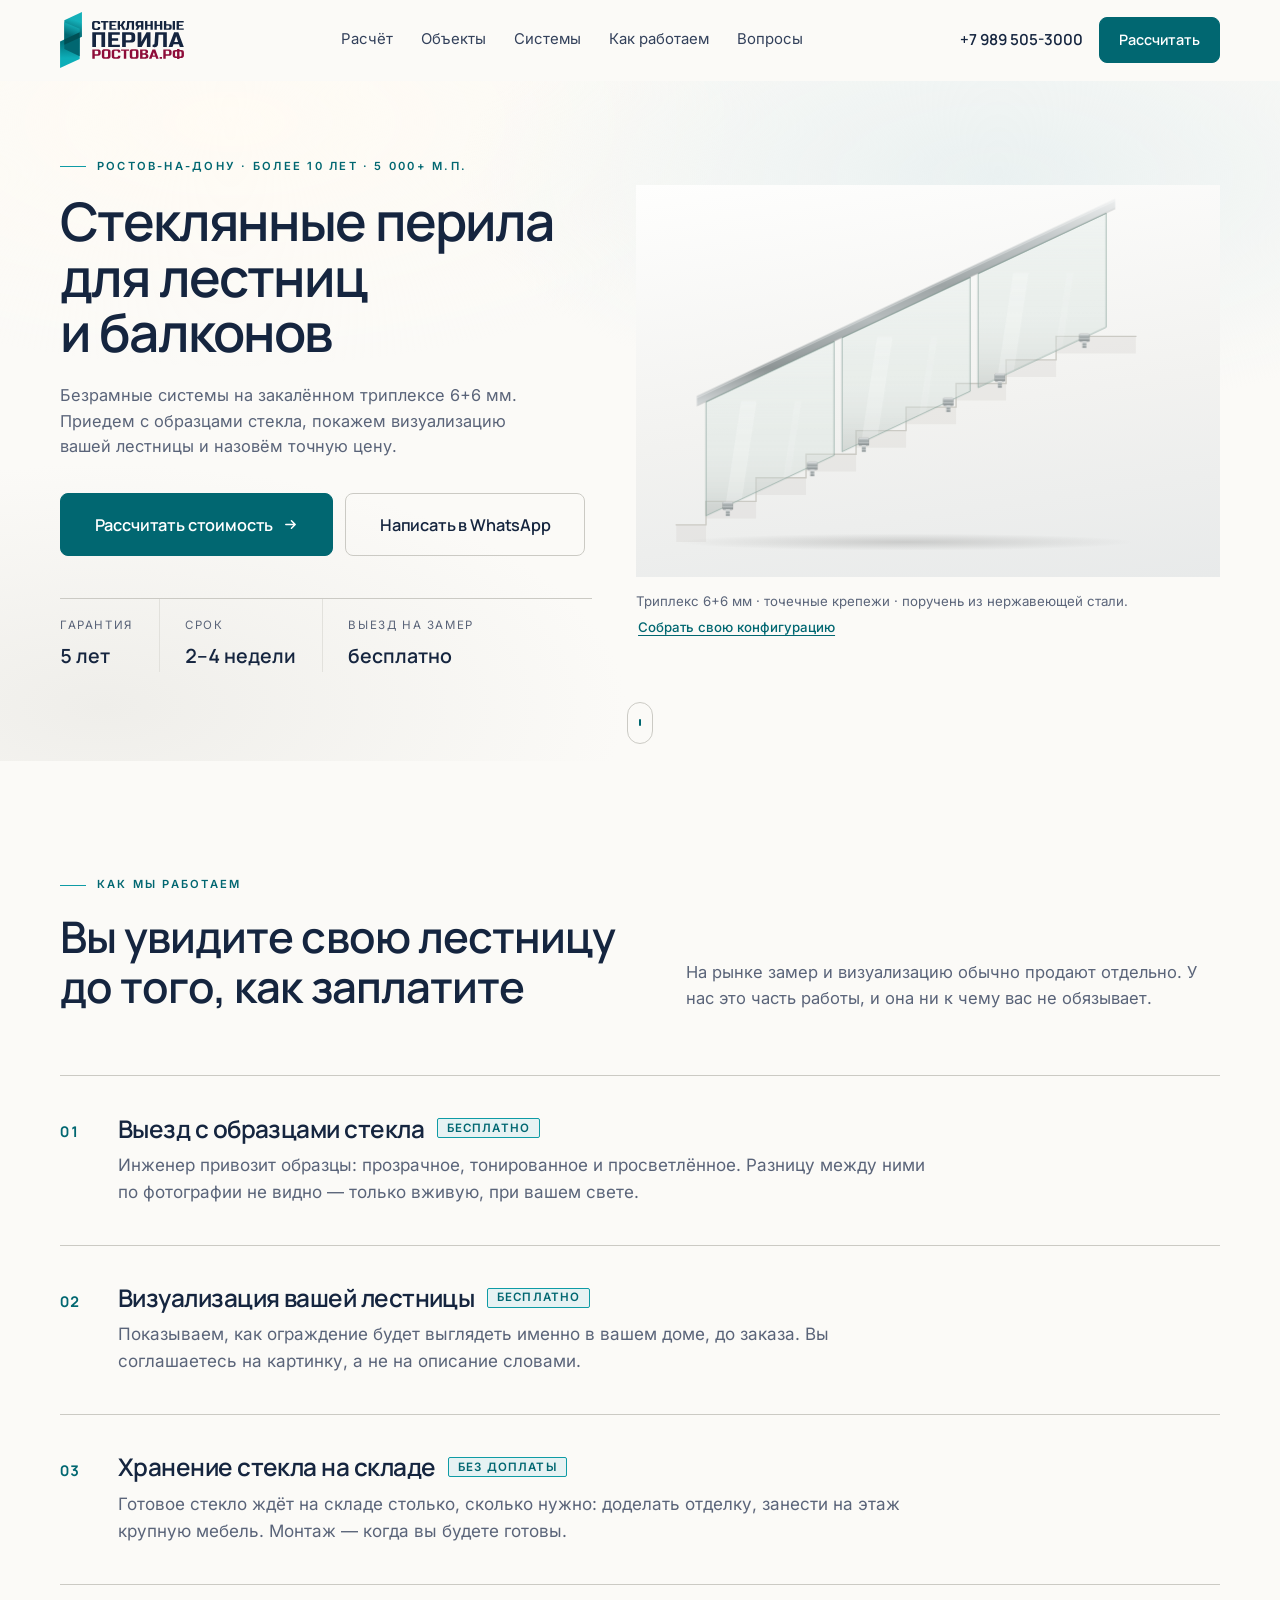
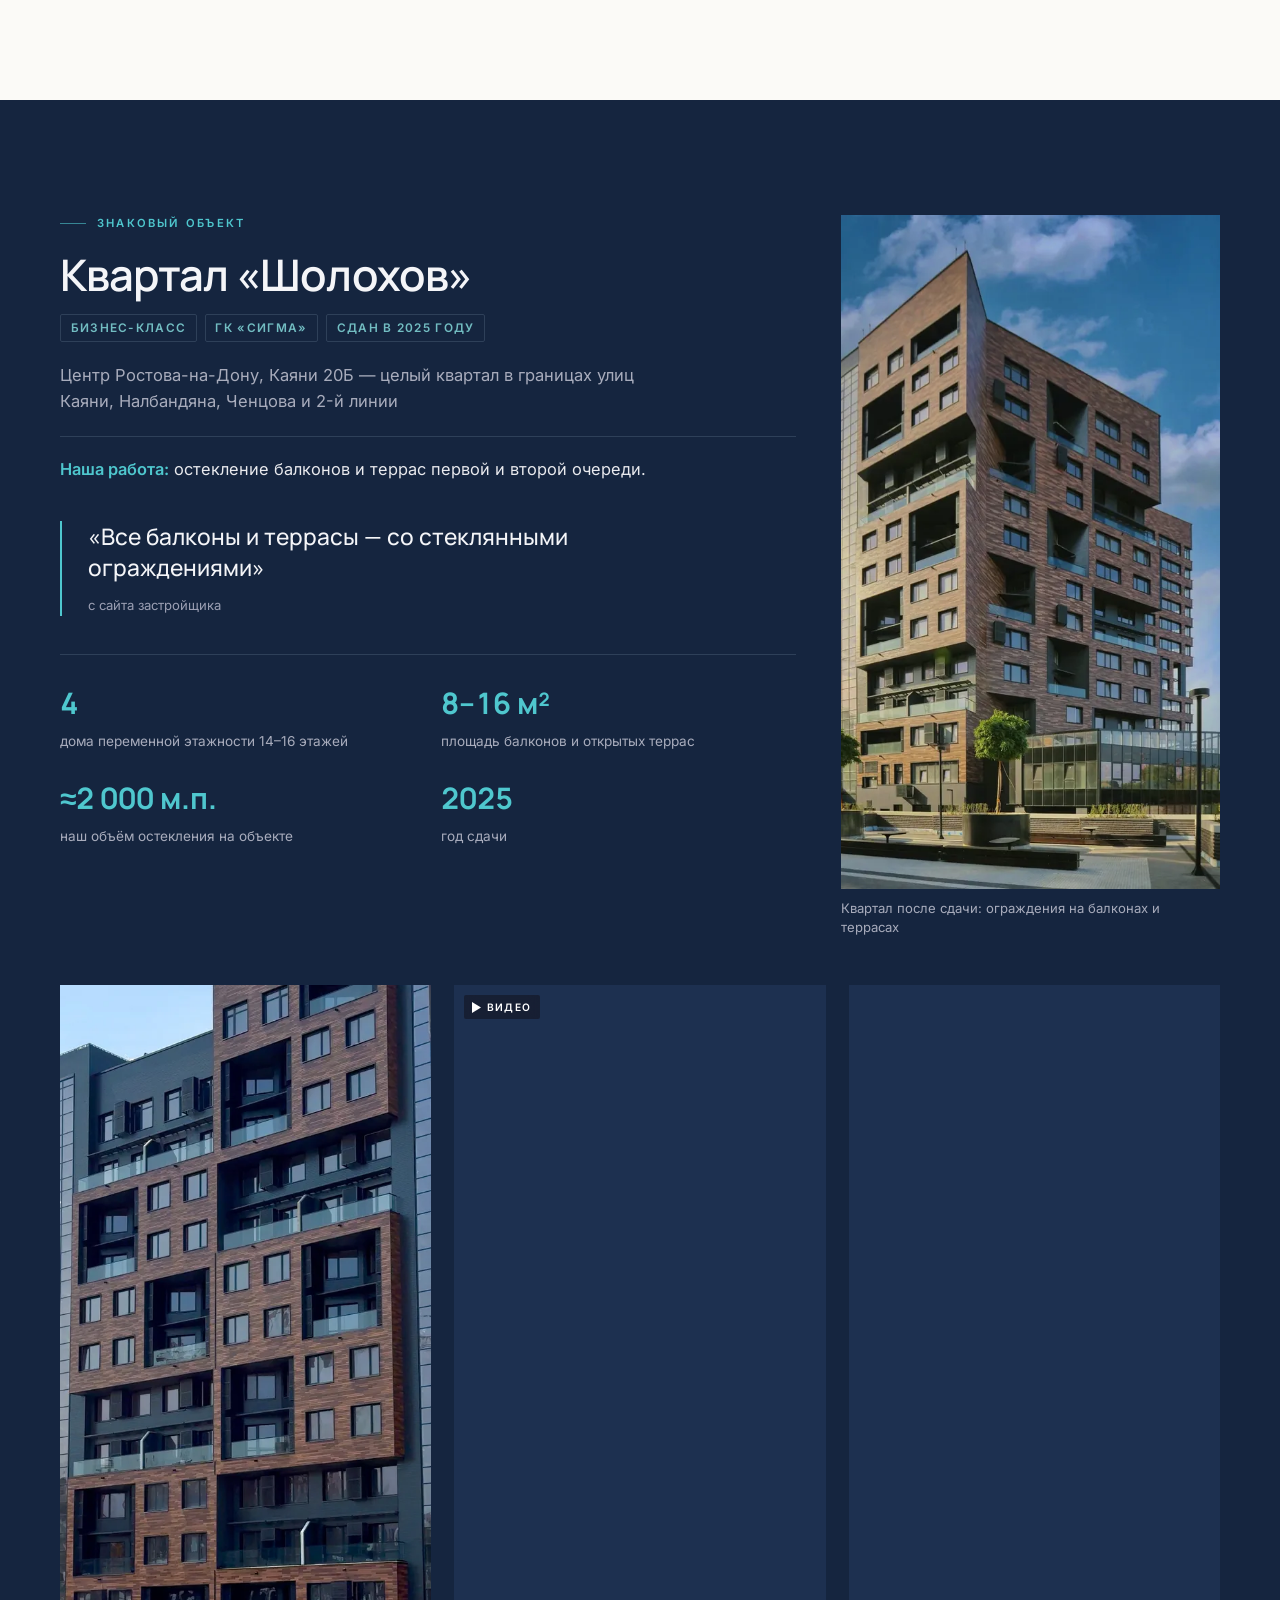
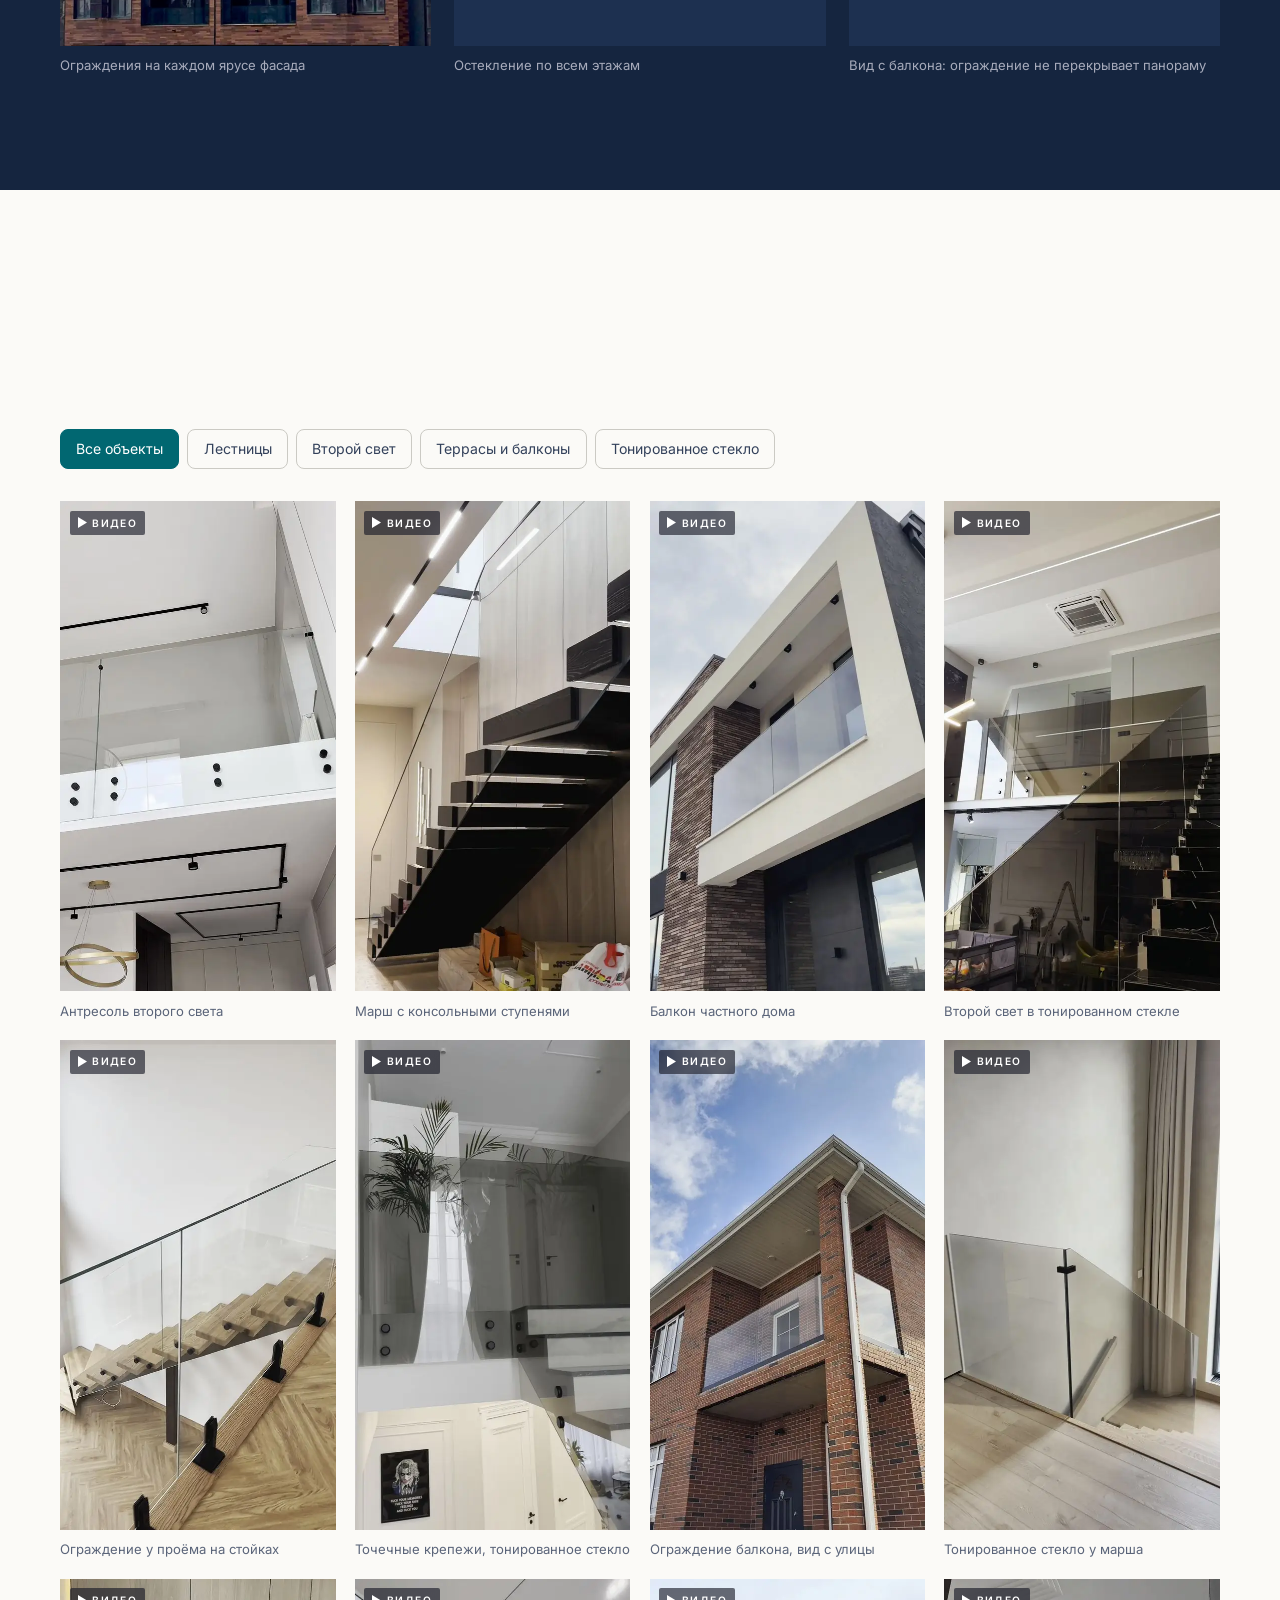
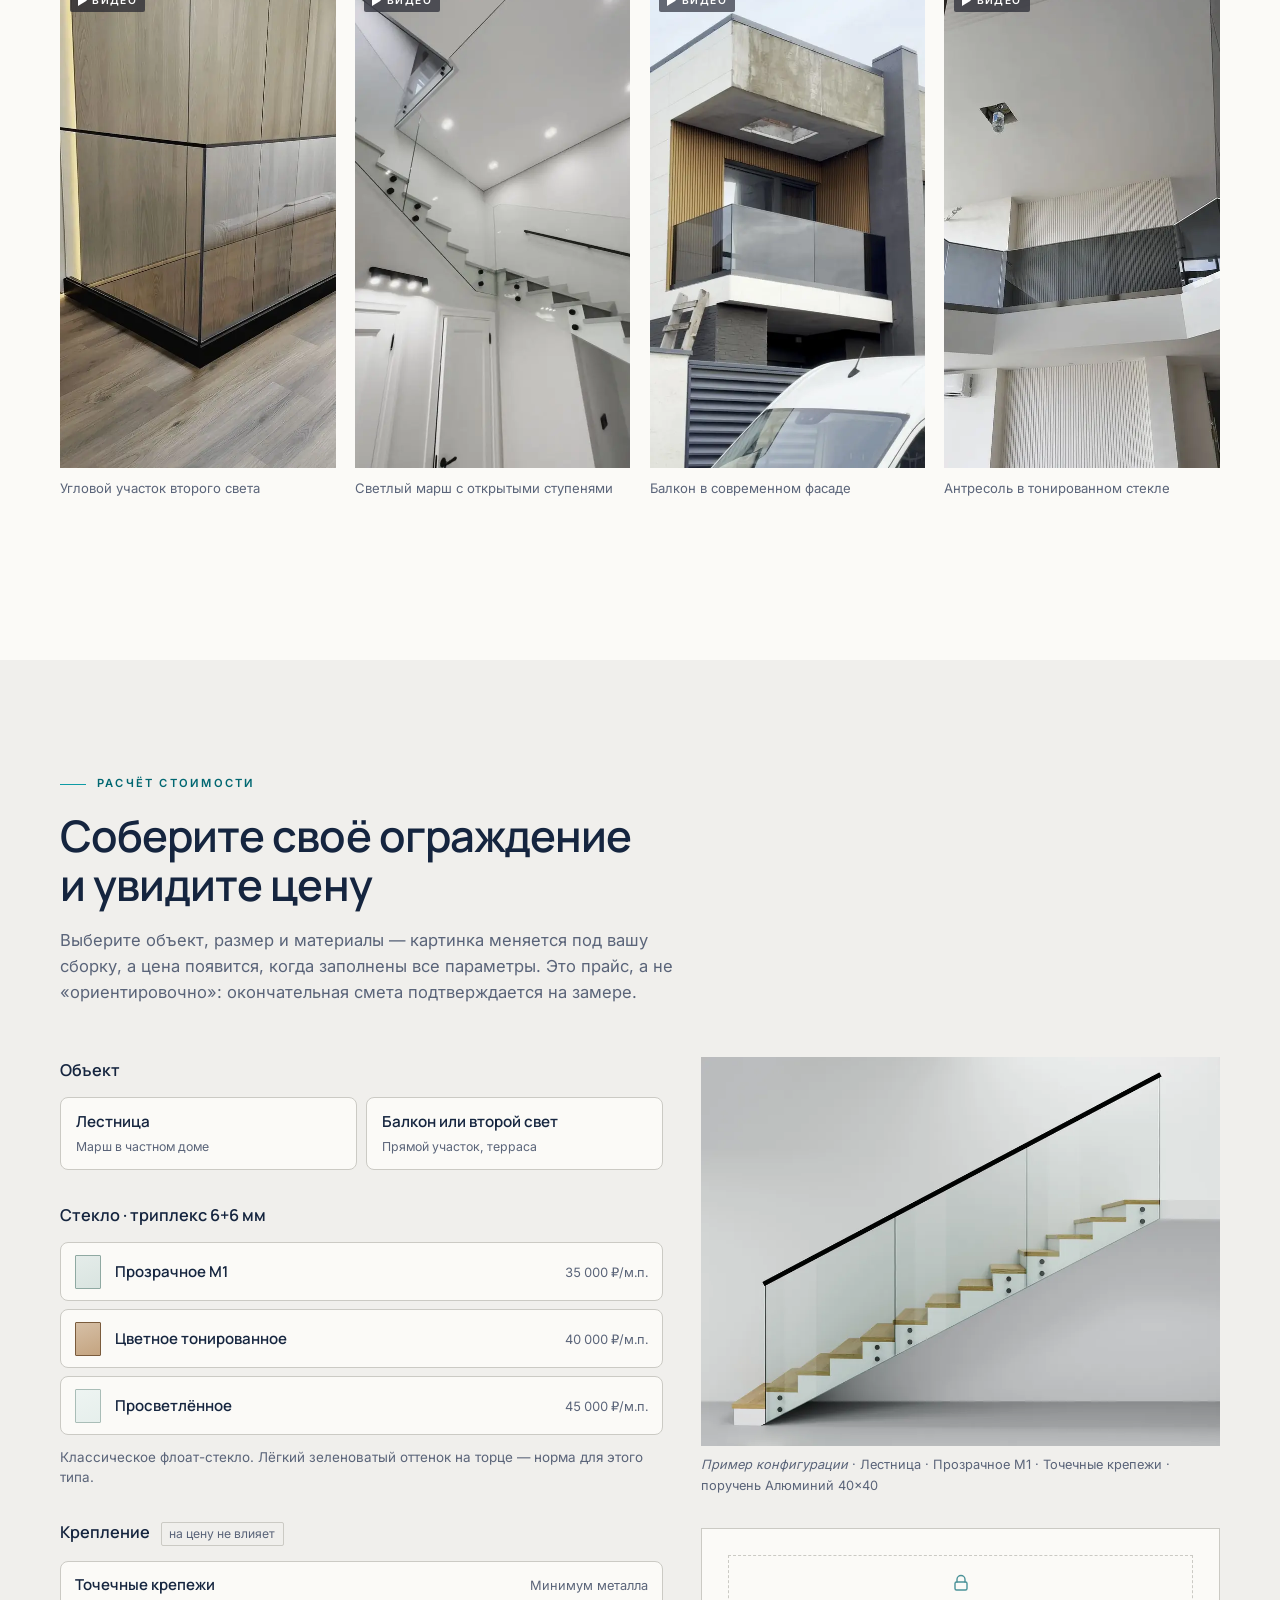
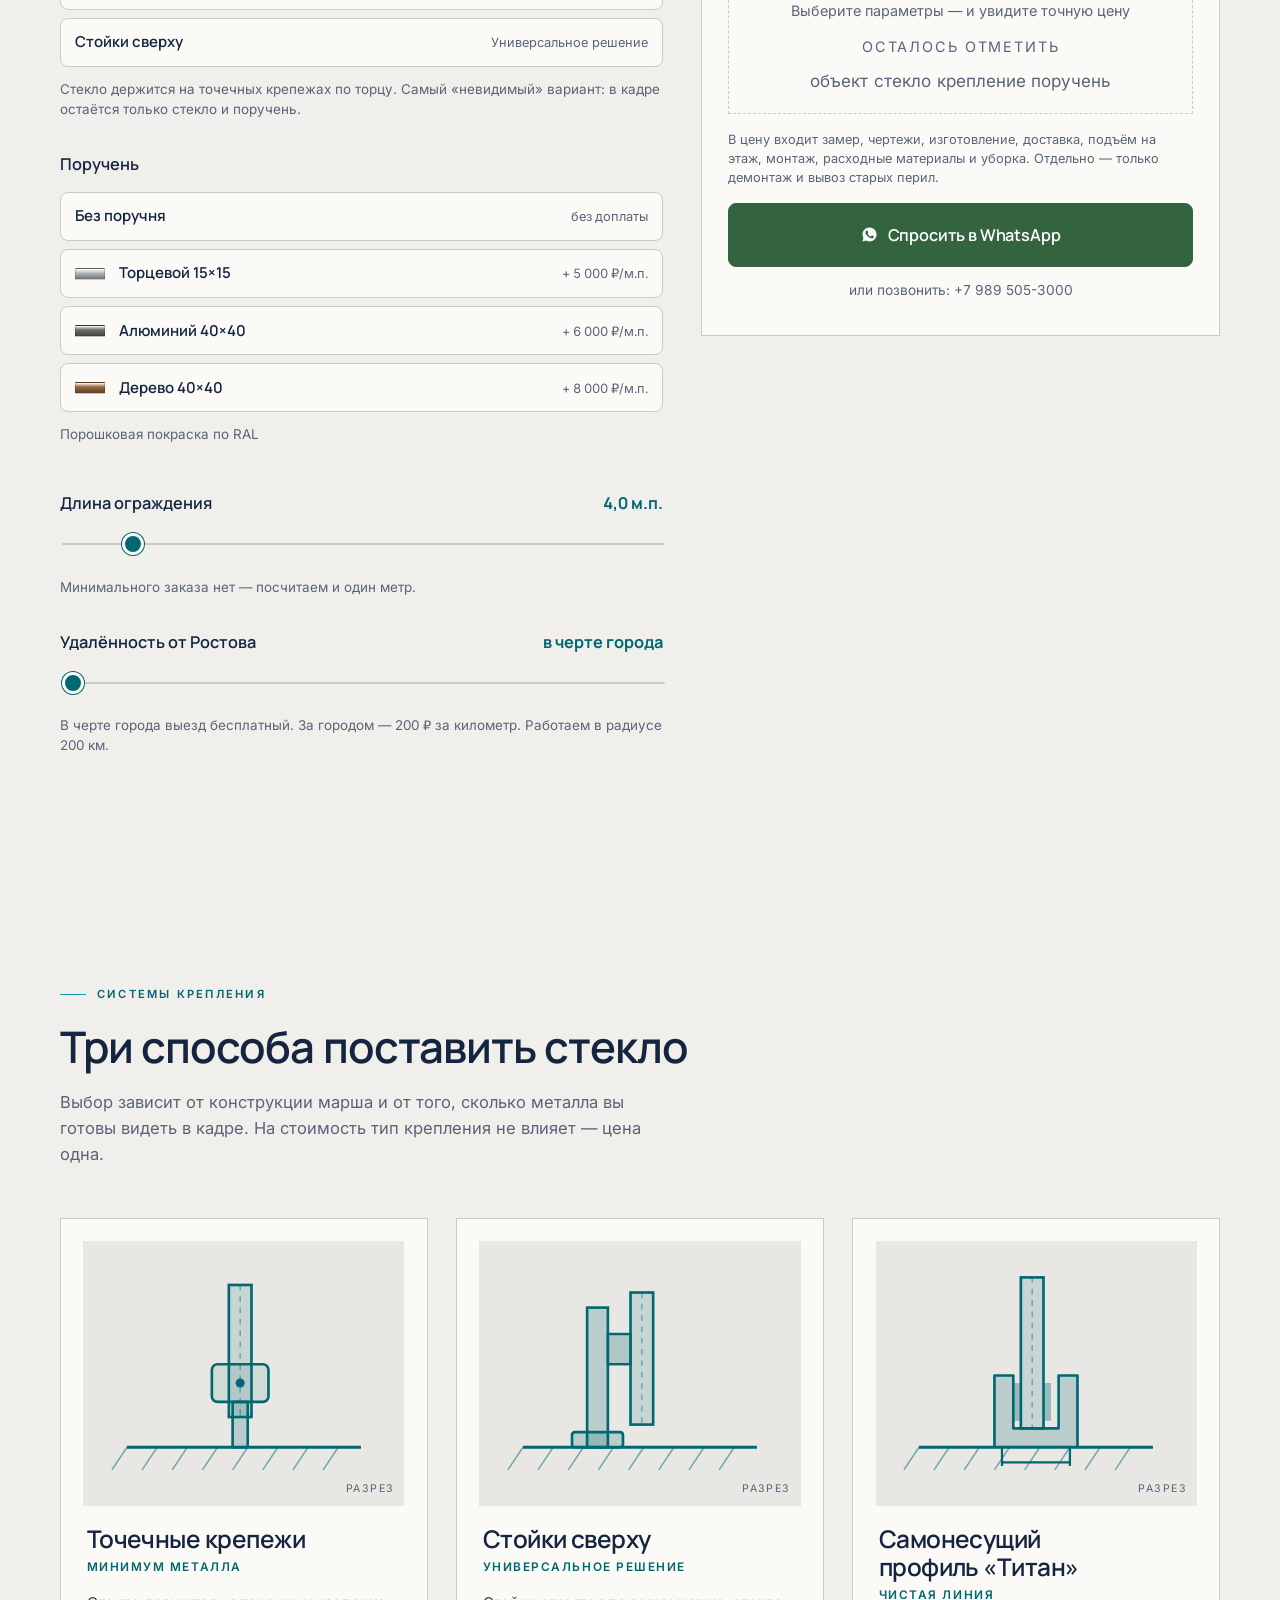
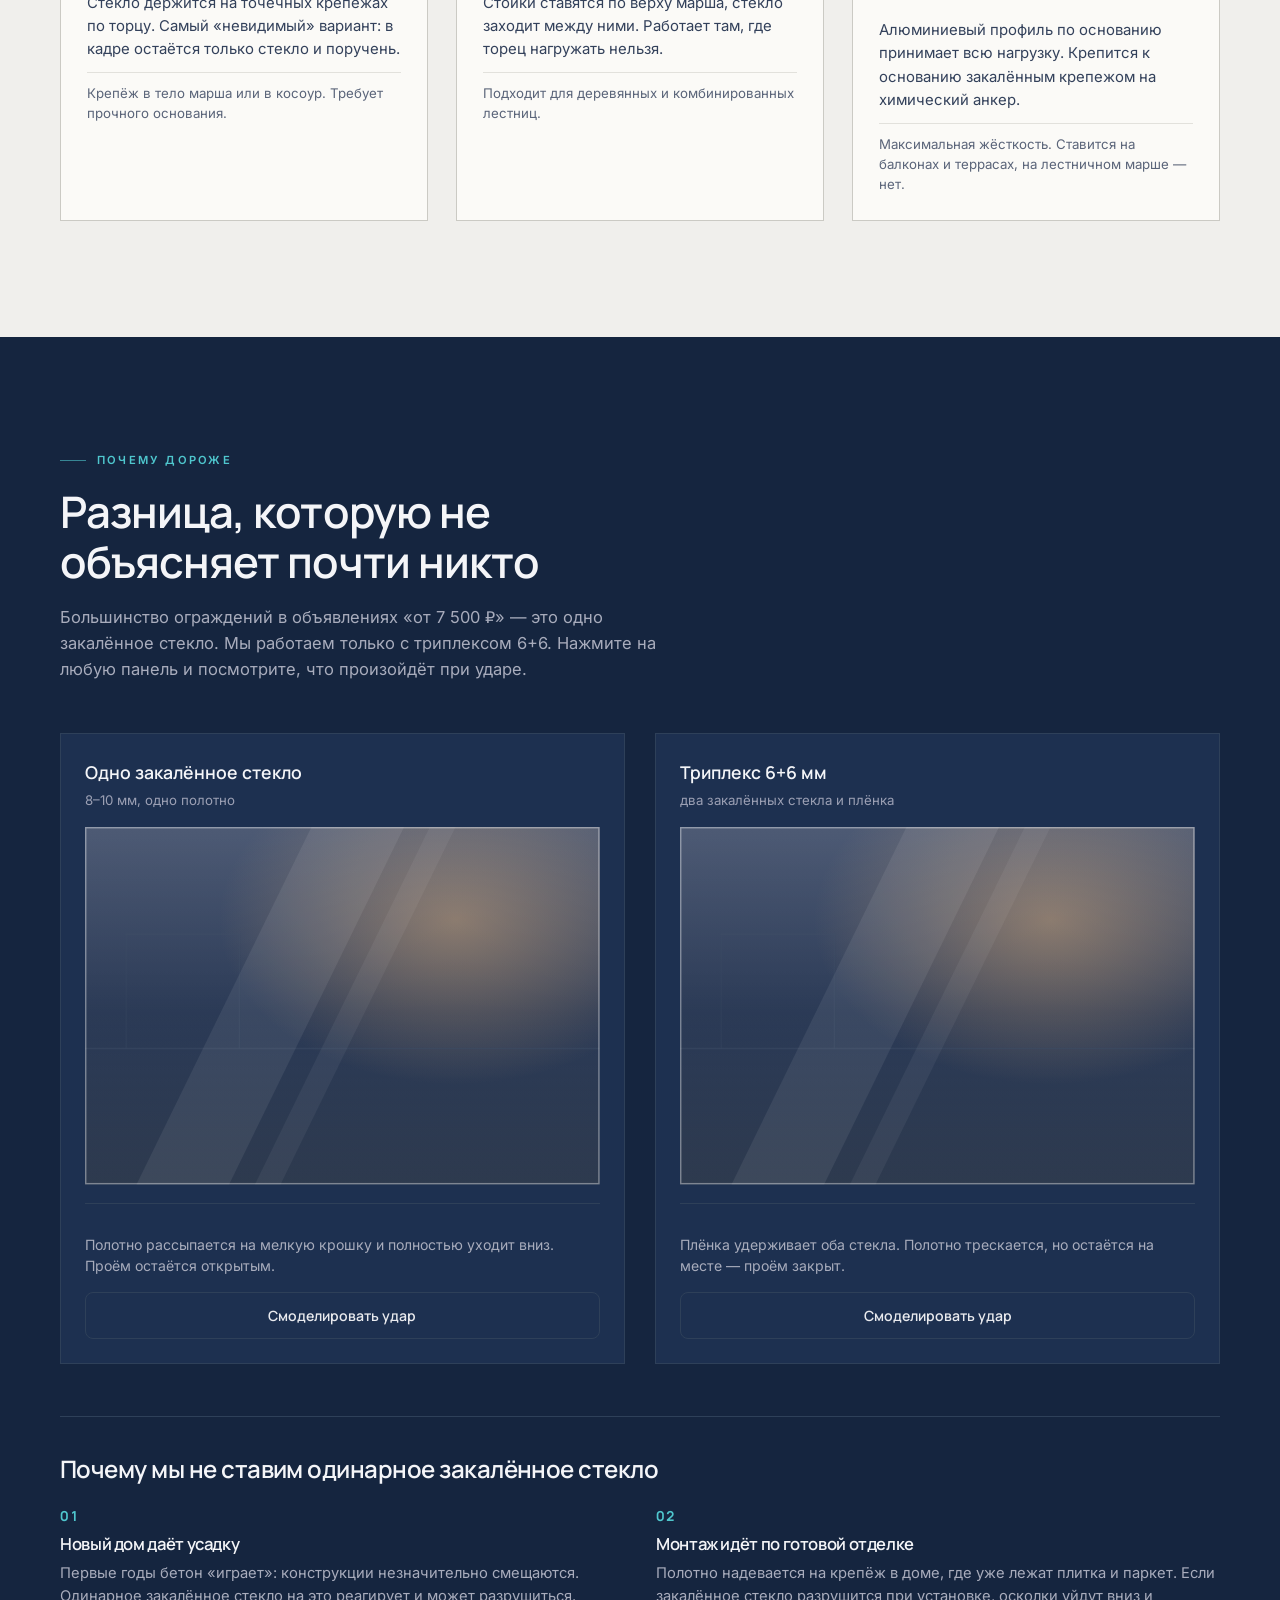
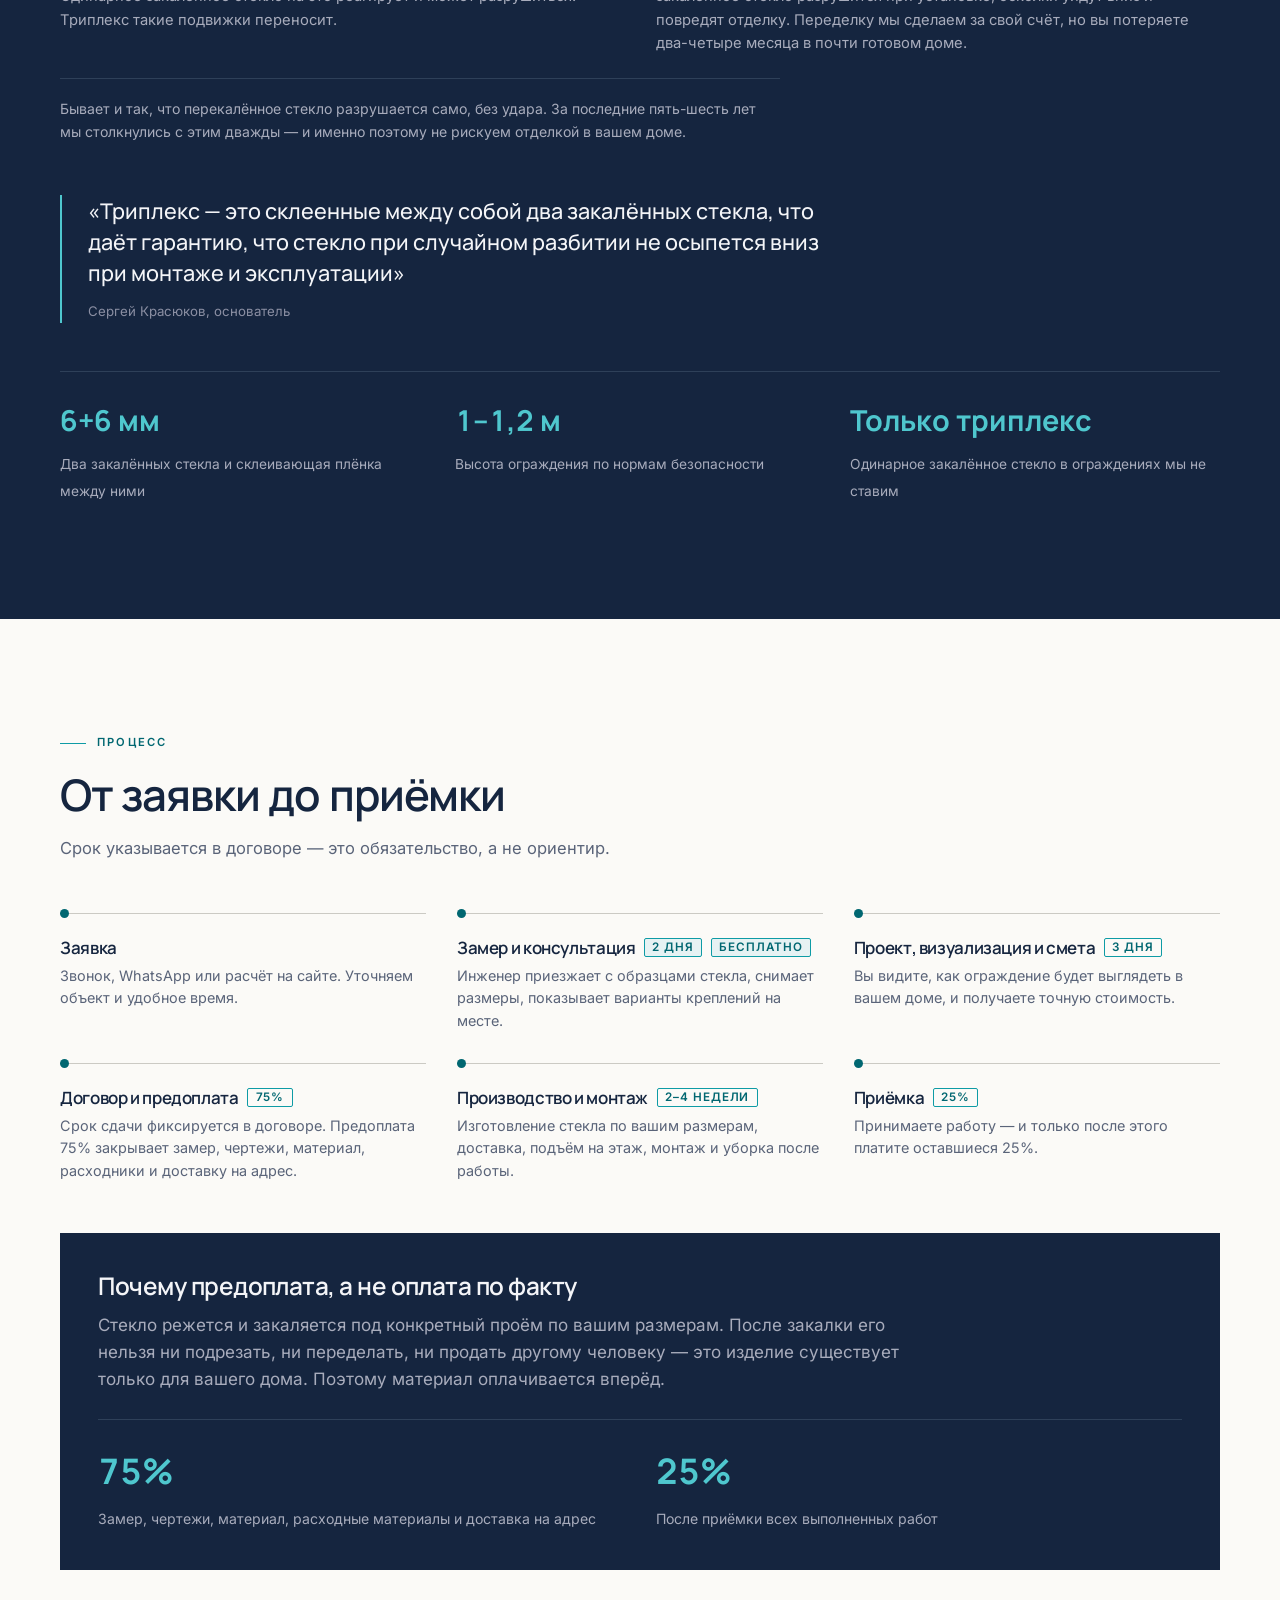
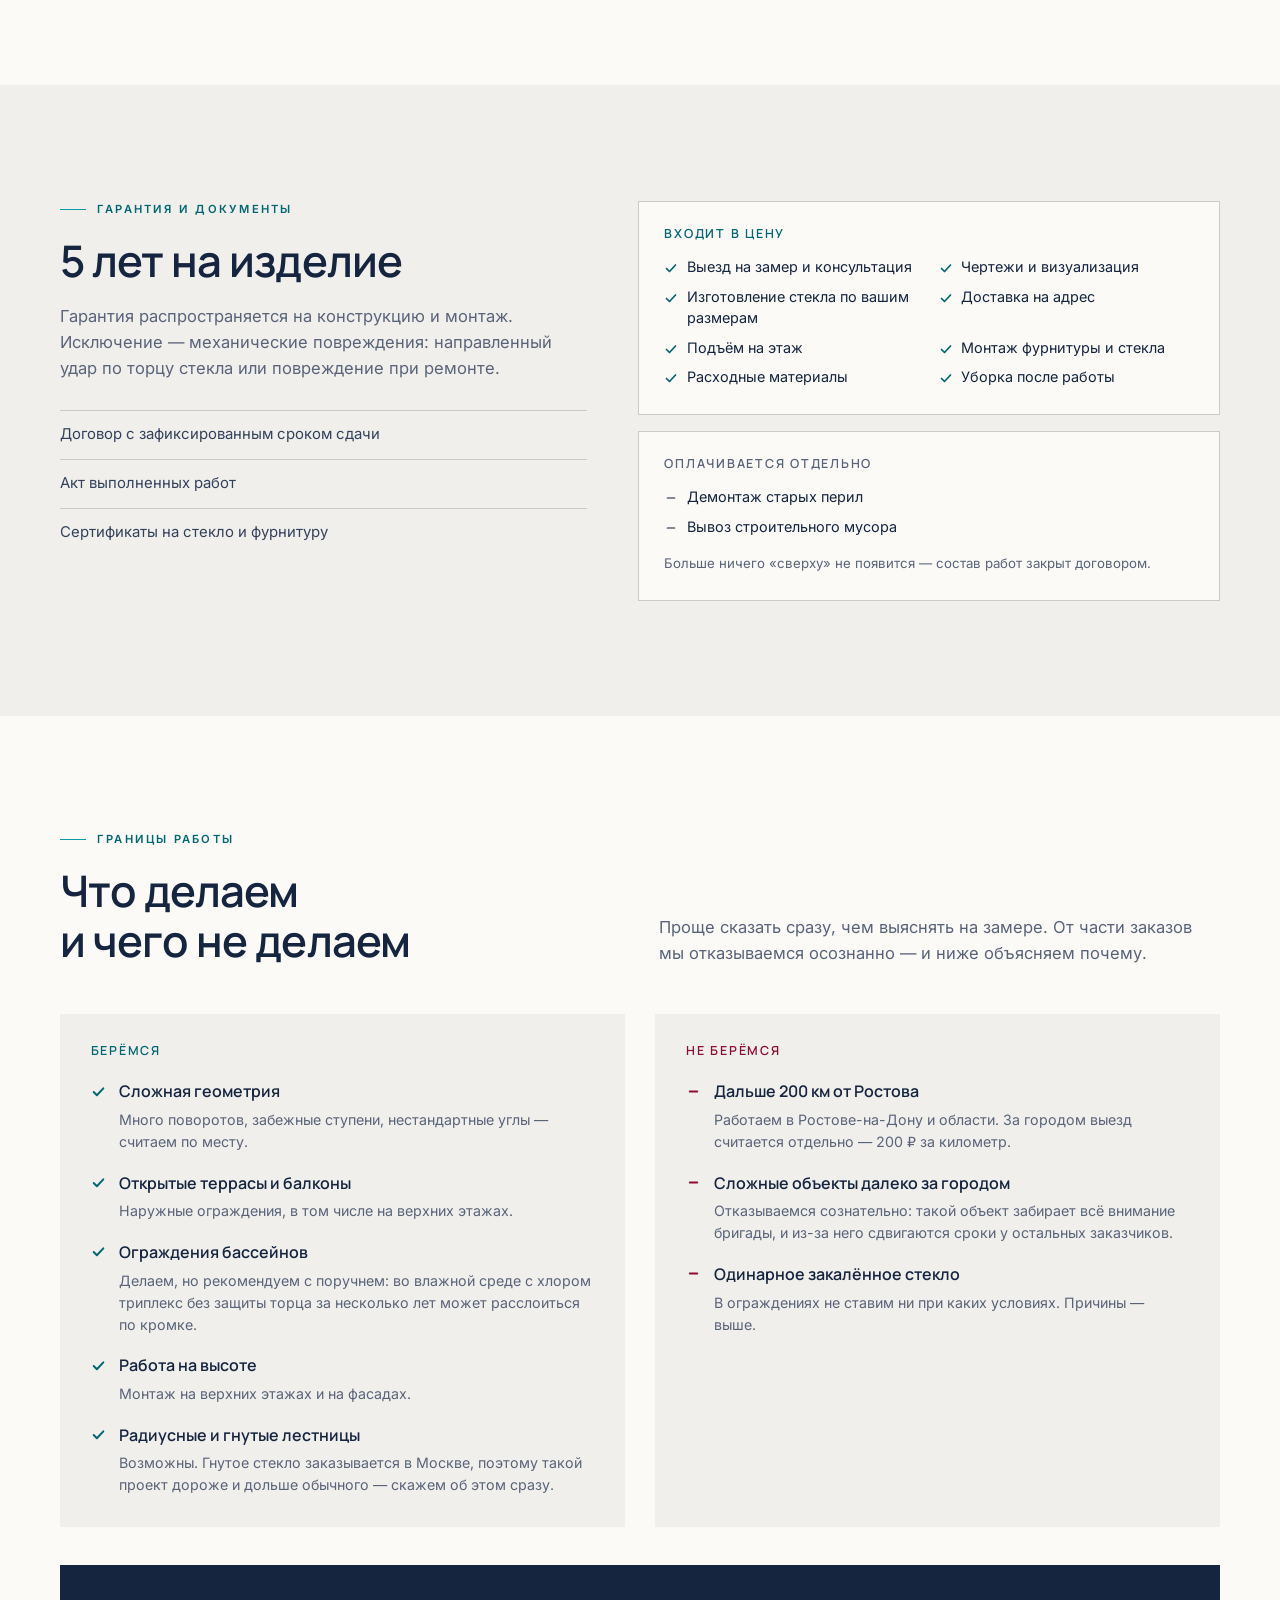
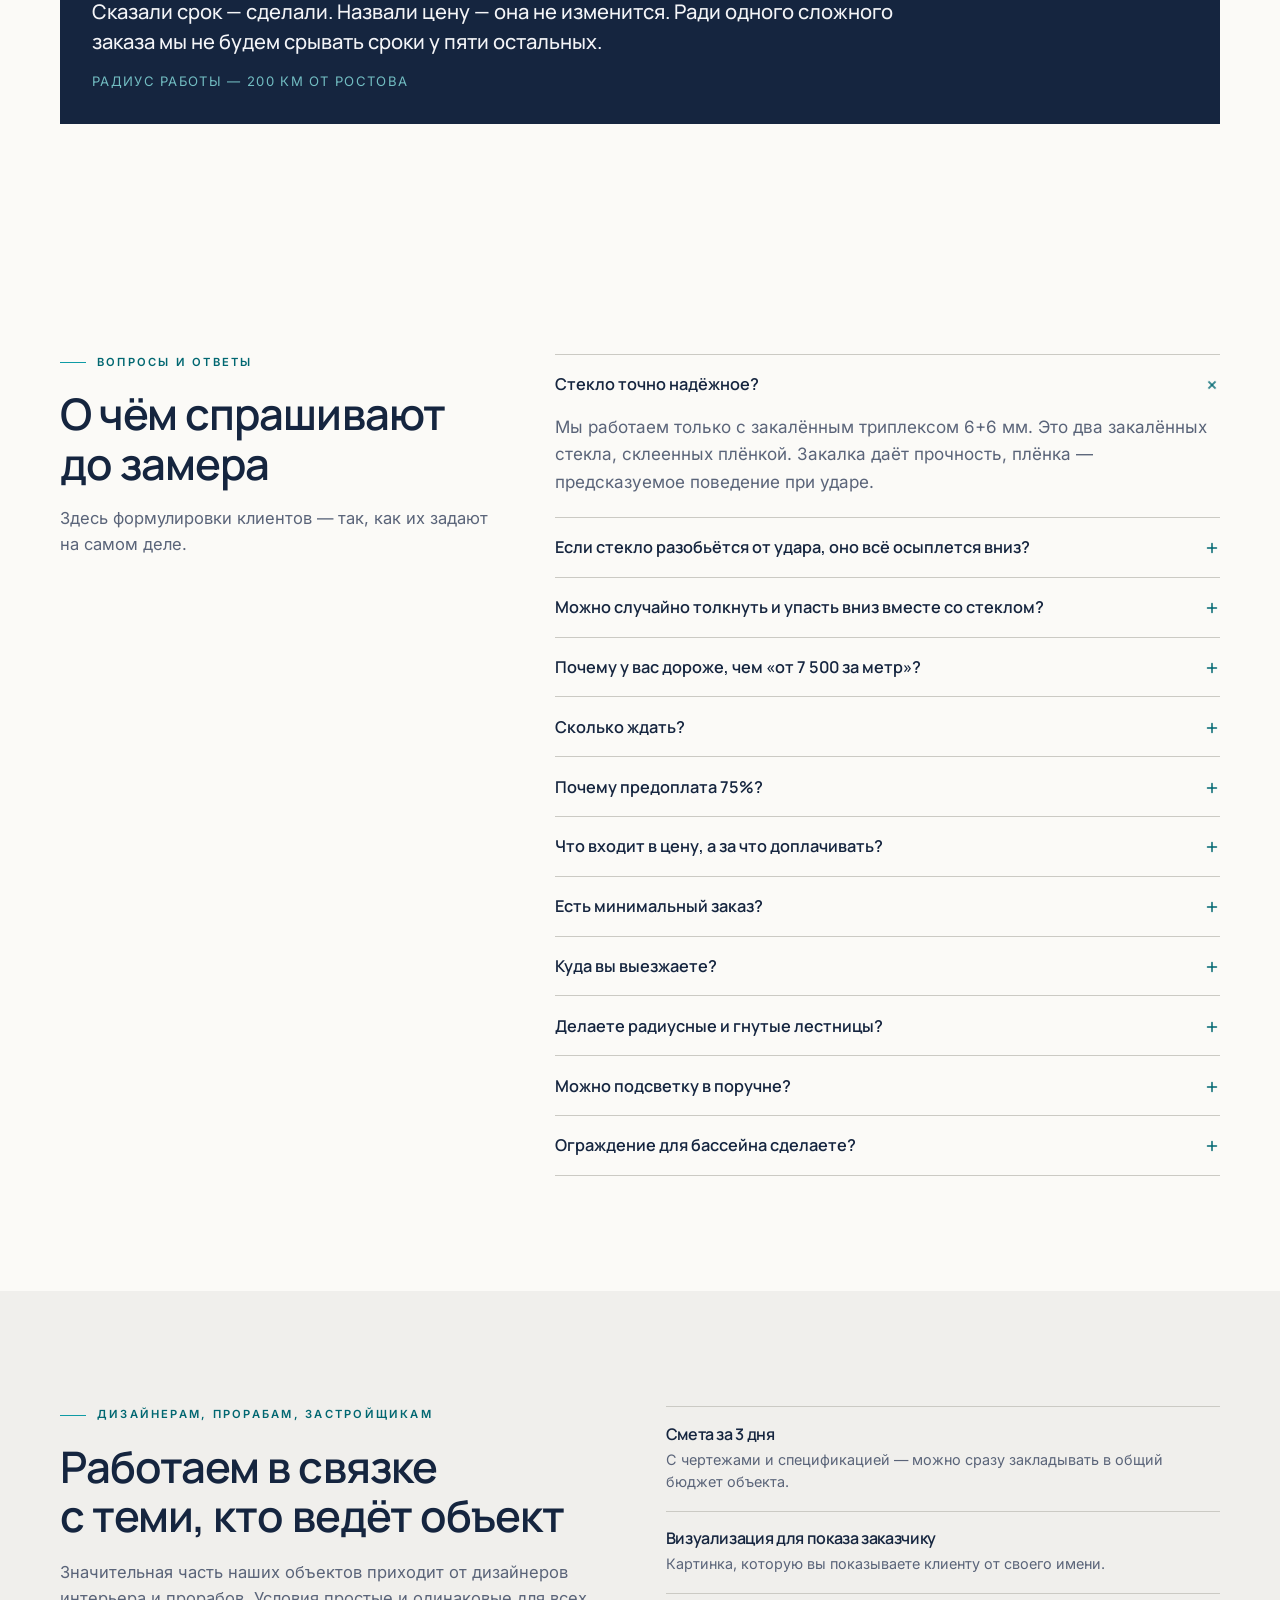
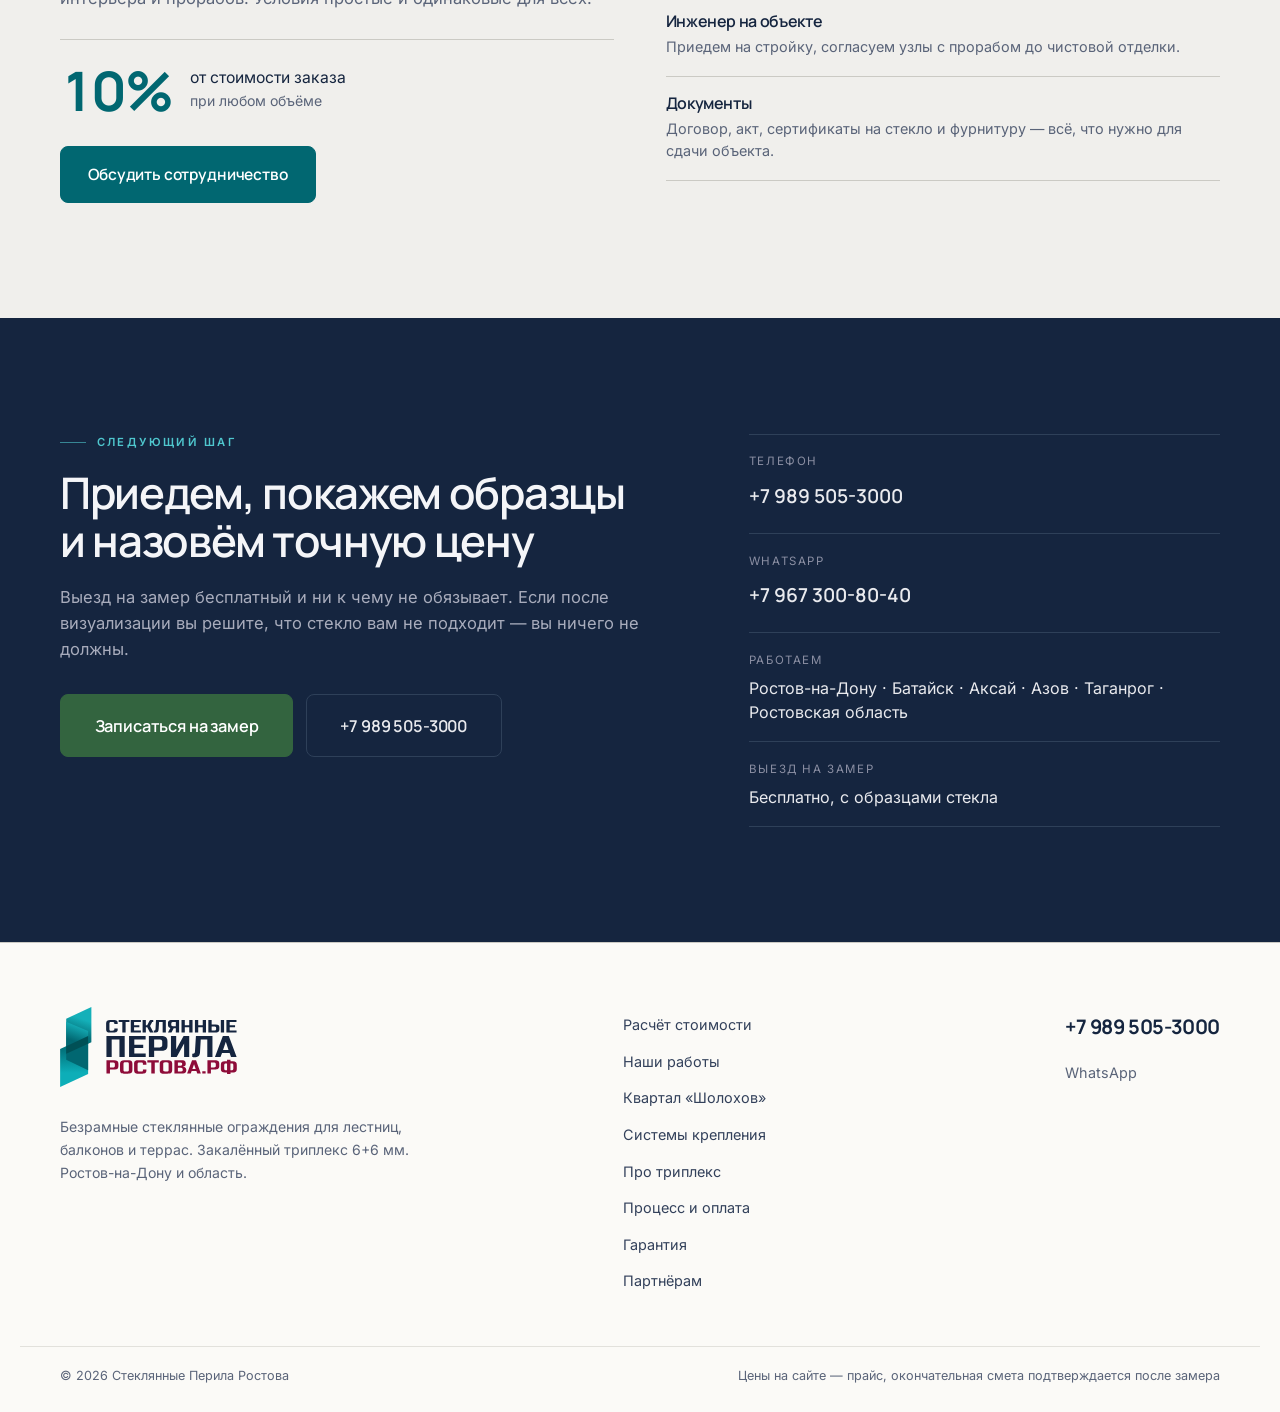
==== index.html @ b4abc14a "Правки Сергея: новый телефон, чистка текстов" ====
<!DOCTYPE html><html lang="ru"><head><meta charset="utf-8"><meta name="robots" content="noindex, nofollow" />
  <meta name="viewport" content="width=device-width, initial-scale=1"><title>Стеклянные перила для лестниц и балконов в Ростове-на-Дону</title><meta name="description" content="Безрамные стеклянные ограждения на закалённом триплексе 6+6. Гарантия 5 лет, срок в договоре, 2–4 недели. Бесплатный выезд с образцами и визуализация. Расчёт стоимости онлайн."><link rel="canonical" href="https://steklo-perila-rostov.ru/"><meta property="og:type" content="website"><meta property="og:title" content="Стеклянные перила для лестниц и балконов в Ростове-на-Дону"><meta property="og:description" content="Безрамные стеклянные ограждения на закалённом триплексе 6+6. Гарантия 5 лет, срок в договоре, 2–4 недели. Бесплатный выезд с образцами и визуализация. Расчёт стоимости онлайн."><meta property="og:locale" content="ru_RU"><meta name="theme-color" content="#FBFAF7"><link rel="preload" as="font" type="font/woff2" crossorigin href="fonts/manrope-cyrillic-wght-normal.woff2"><link rel="preload" as="font" type="font/woff2" crossorigin href="fonts/inter-cyrillic-wght-normal.woff2"><link rel="icon" href="favicon.svg" type="image/svg+xml"><link rel="apple-touch-icon" href="apple-touch-icon.png"><script type="application/ld+json">{"@context":"https://schema.org","@graph":[{"@type":"LocalBusiness","@id":"https://steklo-perila-rostov.ru/#business","name":"Стеклянные Перила Ростова","description":"Безрамные стеклянные ограждения на закалённом триплексе 6+6. Гарантия 5 лет, срок в договоре, 2–4 недели. Бесплатный выезд с образцами и визуализация. Расчёт стоимости онлайн.","telephone":"+79895053000","areaServed":{"@type":"AdministrativeArea","name":"Ростовская область"},"address":{"@type":"PostalAddress","addressLocality":"Ростов-на-Дону","addressCountry":"RU"},"priceRange":"35000–53000 ₽ за пог. м","url":"https://steklo-perila-rostov.ru/"},{"@type":"Product","name":"Безрамное стеклянное ограждение на триплексе 6+6","description":"Стеклянные перила для лестниц, балконов и террас. Закалённый триплекс 6+6 мм, высота 1–1,2 м.","brand":{"@type":"Brand","name":"Стеклянные Перила Ростова"},"offers":{"@type":"AggregateOffer","priceCurrency":"RUB","lowPrice":35000,"highPrice":53000,"offerCount":3,"unitText":"погонный метр"}}]}</script><link rel="stylesheet" href="assets/style.css"></head><body><a href="#main" class="skip">К содержанию</a><header class="hd" id="hd" data-astro-cid-nen7h5rs><div class="hd__in wrap" data-astro-cid-nen7h5rs><a href="#top" class="logo" aria-label="Стеклянные Перила Ростова.рф — наверх" data-astro-cid-f7espo7c><img class="logo__mark" src="brand/emblem.svg" alt="" aria-hidden="true" width="22" height="56" data-astro-cid-f7espo7c><img class="logo__word" src="brand/wordmark.svg" alt="Стеклянные Перила Ростова.рф" width="92" height="38" data-astro-cid-f7espo7c></a><nav class="hd__nav" aria-label="Основная навигация" data-astro-cid-nen7h5rs><a href="#calc" data-astro-cid-nen7h5rs>Расчёт</a><a href="#works" data-astro-cid-nen7h5rs>Объекты</a><a href="#mounts" data-astro-cid-nen7h5rs>Системы</a><a href="#process" data-astro-cid-nen7h5rs>Как работаем</a><a href="#faq" data-astro-cid-nen7h5rs>Вопросы</a></nav><div class="hd__act" data-astro-cid-nen7h5rs><a class="hd__tel" href="tel:+79895053000" data-astro-cid-nen7h5rs>+7 989 505-3000</a><a class="btn hd__cta" href="#calc" data-astro-cid-nen7h5rs>Рассчитать</a><button class="hd__burger" type="button" aria-expanded="false" aria-controls="mnav" aria-label="Открыть меню" data-astro-cid-nen7h5rs><span data-astro-cid-nen7h5rs></span><span data-astro-cid-nen7h5rs></span></button></div></div><div class="mnav" id="mnav" hidden data-astro-cid-nen7h5rs><nav aria-label="Мобильная навигация" data-astro-cid-nen7h5rs><a href="#calc" data-astro-cid-nen7h5rs>Расчёт</a><a href="#works" data-astro-cid-nen7h5rs>Объекты</a><a href="#mounts" data-astro-cid-nen7h5rs>Системы</a><a href="#process" data-astro-cid-nen7h5rs>Как работаем</a><a href="#faq" data-astro-cid-nen7h5rs>Вопросы</a></nav><div class="mnav__foot" data-astro-cid-nen7h5rs><a class="btn btn--lg" href="tel:+79895053000" data-astro-cid-nen7h5rs>+7 989 505-3000</a><a class="btn btn--ghost btn--lg" href="https://wa.me/79673008040" target="_blank" rel="noopener" data-astro-cid-nen7h5rs>WhatsApp</a></div></div></header><script type="module">var e=document.getElementById(`hd`),t=e.querySelector(`.hd__burger`),n=document.getElementById(`mnav`),r=()=>e.setAttribute(`data-stuck`,window.scrollY>12?`1`:`0`);r(),window.addEventListener(`scroll`,r,{passive:!0}),t.addEventListener(`click`,()=>{let e=t.getAttribute(`aria-expanded`)===`true`;t.setAttribute(`aria-expanded`,String(!e)),t.setAttribute(`aria-label`,e?`Открыть меню`:`Закрыть меню`),n.hidden=e,document.body.style.overflow=e?``:`hidden`}),n.addEventListener(`click`,e=>{e.target.tagName===`A`&&(t.setAttribute(`aria-expanded`,`false`),n.hidden=!0,document.body.style.overflow=``)});</script><main id="main"><section class="hero" id="top" data-astro-cid-ge2uvauf><div class="hero__glow" aria-hidden="true" data-astro-cid-ge2uvauf></div><div class="wrap hero__in" data-astro-cid-ge2uvauf><div class="hero__copy" data-astro-cid-ge2uvauf><p class="kicker rv" data-astro-cid-ge2uvauf>Ростов-на-Дону · более 10 лет · 5 000+ м.п.</p><h1 class="hero__h1 rv" data-d="60" data-astro-cid-ge2uvauf>Стеклянные перила<br data-astro-cid-ge2uvauf>для лестниц<br data-astro-cid-ge2uvauf>и&nbsp;балконов</h1><p class="hero__lead rv" data-d="140" data-astro-cid-ge2uvauf>Безрамные системы на закалённом триплексе 6+6&nbsp;мм. Приедем с образцами стекла, покажем визуализацию вашей лестницы и назовём точную цену.</p><div class="hero__cta rv" data-d="220" data-astro-cid-ge2uvauf><a class="btn btn--lg" href="#calc" data-astro-cid-ge2uvauf>Рассчитать стоимость<svg width="15" height="15" viewBox="0 0 16 16" fill="none" aria-hidden="true" data-astro-cid-ge2uvauf><path d="M3 8h10M9 4l4 4-4 4" stroke="currentColor" stroke-width="1.6" stroke-linecap="round" stroke-linejoin="round" data-astro-cid-ge2uvauf></path></svg></a><a class="btn btn--ghost btn--lg" href="https://wa.me/79673008040?text=%D0%97%D0%B4%D1%80%D0%B0%D0%B2%D1%81%D1%82%D0%B2%D1%83%D0%B9%D1%82%D0%B5!%20%D0%A5%D0%BE%D1%87%D1%83%20%D0%BF%D1%80%D0%BE%D0%BA%D0%BE%D0%BD%D1%81%D1%83%D0%BB%D1%8C%D1%82%D0%B8%D1%80%D0%BE%D0%B2%D0%B0%D1%82%D1%8C%D1%81%D1%8F%20%D0%BF%D0%BE%20%D1%81%D1%82%D0%B5%D0%BA%D0%BB%D1%8F%D0%BD%D0%BD%D1%8B%D0%BC%20%D0%BF%D0%B5%D1%80%D0%B8%D0%BB%D0%B0%D0%BC." target="_blank" rel="noopener" data-astro-cid-ge2uvauf>Написать в WhatsApp</a></div><dl class="hero__facts rv" data-d="300" data-astro-cid-ge2uvauf><div data-astro-cid-ge2uvauf><dt data-astro-cid-ge2uvauf>Гарантия</dt><dd class="num" data-astro-cid-ge2uvauf>5 лет</dd></div><div data-astro-cid-ge2uvauf><dt data-astro-cid-ge2uvauf>Срок</dt><dd class="num" data-astro-cid-ge2uvauf>2–4 недели</dd></div><div data-astro-cid-ge2uvauf><dt data-astro-cid-ge2uvauf>Выезд на замер</dt><dd data-astro-cid-ge2uvauf>бесплатно</dd></div></dl></div><figure class="hero__vis" data-railing data-astro-cid-ge2uvauf><div class="hero__svg" data-astro-cid-ge2uvauf><svg class="rl" viewBox="0 0 1000 640" width="1000" height="640" role="img"
    aria-label="Схема стеклянного ограждения: марш лестницы, триплекс 6+6 на точечных крепежах, поручень из нержавеющей стали" xmlns="http://www.w3.org/2000/svg">
    <defs>
      <linearGradient id="rl-metal" x1="0" y1="0" x2="0" y2="1"><stop offset="0%" stop-color="#EDEFEF"/><stop offset="18%" stop-color="#C6CBCC"/><stop offset="42%" stop-color="#9EA5A6"/><stop offset="58%" stop-color="#B7BDBE"/><stop offset="82%" stop-color="#8E9596"/><stop offset="100%" stop-color="#D5D9DA"/></linearGradient>
      <linearGradient id="rl-depth" x1="0" y1="0" x2="0" y2="1">
        <stop offset="0%" stop-color="#FFFFFF" stop-opacity=".22"/>
        <stop offset="55%" stop-color="#FFFFFF" stop-opacity="0"/>
        <stop offset="100%" stop-color="#1A1917" stop-opacity=".10"/>
      </linearGradient>
      <radialGradient id="rl-floor" cx="50%" cy="50%" r="50%">
        <stop offset="0%" stop-color="#1A1917" stop-opacity=".16"/>
        <stop offset="100%" stop-color="#1A1917" stop-opacity="0"/>
      </radialGradient>
    </defs>
    <ellipse cx="462" cy="602" rx="400" ry="15" fill="url(#rl-floor)"/>
    <path d="M 60.0 572.0 L 112.0 572.0 L 112.0 530.8 L 199.5 530.8 L 199.5 489.5 L 287.0 489.5 L 287.0 448.3 L 374.5 448.3 L 374.5 407.0 L 462.0 407.0 L 462.0 365.8 L 549.5 365.8 L 549.5 324.5 L 637.0 324.5 L 637.0 283.3 L 724.5 283.3 L 724.5 242.0 L 812.0 242.0 L 864.0 242.0 L 864.0 272.0 L 812.0 272.0 L 724.5 272.0 L 724.5 313.3 L 637.0 313.3 L 637.0 354.5 L 549.5 354.5 L 549.5 395.8 L 462.0 395.8 L 462.0 437.0 L 374.5 437.0 L 374.5 478.3 L 287.0 478.3 L 287.0 519.5 L 199.5 519.5 L 199.5 560.8 L 112.0 560.8 L 112.0 602.0 L 60.0 602.0 Z" fill="var(--rl-struct)" opacity=".26"/>
          <path d="M 60.0 572.0 L 112.0 572.0 L 112.0 530.8 L 199.5 530.8 L 199.5 489.5 L 287.0 489.5 L 287.0 448.3 L 374.5 448.3 L 374.5 407.0 L 462.0 407.0 L 462.0 365.8 L 549.5 365.8 L 549.5 324.5 L 637.0 324.5 L 637.0 283.3 L 724.5 283.3 L 724.5 242.0 L 812.0 242.0 L 864.0 242.0" stroke="var(--rl-struct)" stroke-width="2.4" fill="none"
                stroke-linejoin="miter" stroke-linecap="square"/>
    
    <g class="rl-panel" style="--d:120ms" clip-path="url(#rl-clip-0)">
    <clipPath id="rl-clip-0"><polygon points="112,556 336,450.4 336,250.39999999999998 112,356"/></clipPath>
    <polygon points="112,556 336,450.4 336,250.39999999999998 112,356" fill="var(--rl-glass)" fill-opacity="var(--rl-alpha)"/>
    <polygon points="112,556 336,450.4 336,250.39999999999998 112,356" fill="url(#rl-depth)"/>
    <polygon points="143.36,556 170.24,556 200.24,356 173.36,356" fill="#FFFFFF" opacity=".22"/>
    <polygon points="237.44,556 248.64,556 278.64,356 267.44,356" fill="#FFFFFF" opacity=".11"/>
  </g>
  <polygon class="rl-panel rl-edge" style="--d:120ms" points="112,556 336,450.4 336,250.39999999999998 112,356"
    fill="none" stroke="var(--rl-edge)" stroke-width="1.6" stroke-opacity=".85"/>
  <line class="rl-panel" style="--d:120ms" x1="112" y1="356" x2="336" y2="250.39999999999998"
    stroke="var(--rl-edge)" stroke-width="2.6" stroke-opacity=".95"/><g class="rl-panel" style="--d:210ms" clip-path="url(#rl-clip-1)">
    <clipPath id="rl-clip-1"><polygon points="350,443.8 574,338.20000000000005 574,138.20000000000005 350,243.8"/></clipPath>
    <polygon points="350,443.8 574,338.20000000000005 574,138.20000000000005 350,243.8" fill="var(--rl-glass)" fill-opacity="var(--rl-alpha)"/>
    <polygon points="350,443.8 574,338.20000000000005 574,138.20000000000005 350,243.8" fill="url(#rl-depth)"/>
    <polygon points="381.36,443.8 408.24,443.8 438.24,243.8 411.36,243.8" fill="#FFFFFF" opacity=".22"/>
    <polygon points="475.44,443.8 486.64,443.8 516.64,243.8 505.44,243.8" fill="#FFFFFF" opacity=".11"/>
  </g>
  <polygon class="rl-panel rl-edge" style="--d:210ms" points="350,443.8 574,338.20000000000005 574,138.20000000000005 350,243.8"
    fill="none" stroke="var(--rl-edge)" stroke-width="1.6" stroke-opacity=".85"/>
  <line class="rl-panel" style="--d:210ms" x1="350" y1="243.8" x2="574" y2="138.20000000000005"
    stroke="var(--rl-edge)" stroke-width="2.6" stroke-opacity=".95"/><g class="rl-panel" style="--d:300ms" clip-path="url(#rl-clip-2)">
    <clipPath id="rl-clip-2"><polygon points="588,331.6 812,226 812,26 588,131.60000000000002"/></clipPath>
    <polygon points="588,331.6 812,226 812,26 588,131.60000000000002" fill="var(--rl-glass)" fill-opacity="var(--rl-alpha)"/>
    <polygon points="588,331.6 812,226 812,26 588,131.60000000000002" fill="url(#rl-depth)"/>
    <polygon points="619.36,331.6 646.24,331.6 676.24,131.60000000000002 649.36,131.60000000000002" fill="#FFFFFF" opacity=".22"/>
    <polygon points="713.44,331.6 724.6400000000001,331.6 754.6400000000001,131.60000000000002 743.44,131.60000000000002" fill="#FFFFFF" opacity=".11"/>
  </g>
  <polygon class="rl-panel rl-edge" style="--d:300ms" points="588,331.6 812,226 812,26 588,131.60000000000002"
    fill="none" stroke="var(--rl-edge)" stroke-width="1.6" stroke-opacity=".85"/>
  <line class="rl-panel" style="--d:300ms" x1="588" y1="131.60000000000002" x2="812" y2="26"
    stroke="var(--rl-edge)" stroke-width="2.6" stroke-opacity=".95"/>
    <g class="rl-fix" style="--d:420ms">
          <rect x="141.08" y="531.048" width="18" height="15" rx="2.5" fill="url(#rl-metal)"/>
          <rect x="141.08" y="531.048" width="18" height="15" rx="2.5" fill="none" stroke="#000" stroke-opacity=".16"/>
          <rect x="146.58" y="545.048" width="7" height="12" fill="url(#rl-metal)"/>
        </g><g class="rl-fix" style="--d:420ms">
          <rect x="288.91999999999996" y="461.35200000000003" width="18" height="15" rx="2.5" fill="url(#rl-metal)"/>
          <rect x="288.91999999999996" y="461.35200000000003" width="18" height="15" rx="2.5" fill="none" stroke="#000" stroke-opacity=".16"/>
          <rect x="294.41999999999996" y="475.35200000000003" width="7" height="12" fill="url(#rl-metal)"/>
        </g><g class="rl-fix" style="--d:480ms">
          <rect x="379.08" y="418.848" width="18" height="15" rx="2.5" fill="url(#rl-metal)"/>
          <rect x="379.08" y="418.848" width="18" height="15" rx="2.5" fill="none" stroke="#000" stroke-opacity=".16"/>
          <rect x="384.58" y="432.848" width="7" height="12" fill="url(#rl-metal)"/>
        </g><g class="rl-fix" style="--d:480ms">
          <rect x="526.92" y="349.15200000000004" width="18" height="15" rx="2.5" fill="url(#rl-metal)"/>
          <rect x="526.92" y="349.15200000000004" width="18" height="15" rx="2.5" fill="none" stroke="#000" stroke-opacity=".16"/>
          <rect x="532.42" y="363.15200000000004" width="7" height="12" fill="url(#rl-metal)"/>
        </g><g class="rl-fix" style="--d:540ms">
          <rect x="617.08" y="306.648" width="18" height="15" rx="2.5" fill="url(#rl-metal)"/>
          <rect x="617.08" y="306.648" width="18" height="15" rx="2.5" fill="none" stroke="#000" stroke-opacity=".16"/>
          <rect x="622.58" y="320.648" width="7" height="12" fill="url(#rl-metal)"/>
        </g><g class="rl-fix" style="--d:540ms">
          <rect x="764.92" y="236.95200000000006" width="18" height="15" rx="2.5" fill="url(#rl-metal)"/>
          <rect x="764.92" y="236.95200000000006" width="18" height="15" rx="2.5" fill="none" stroke="#000" stroke-opacity=".16"/>
          <rect x="770.42" y="250.95200000000006" width="7" height="12" fill="url(#rl-metal)"/>
        </g>
    <g class="rl-rail-g">
    <polygon points="96,363.54285714285714 828,18.457142857142856 828,1.4571428571428555 96,346.54285714285714" fill="url(#rl-metal)"/>
    <polygon points="96,348.14285714285717 828,3.0571428571428556 828,4.857142857142856 96,349.9428571428571" fill="#FFFFFF" opacity=".5"/>
    <line x1="96" y1="363.54285714285714" x2="828" y2="18.457142857142856" stroke="#000" stroke-opacity=".22" stroke-width="1"/>
  </g>
  </svg></div><figcaption data-astro-cid-ge2uvauf>Триплекс 6+6&nbsp;мм · точечные крепежи · поручень из нержавеющей стали.<button type="button" class="hero__link" data-jump data-astro-cid-ge2uvauf>Собрать свою конфигурацию</button></figcaption></figure></div><a class="hero__scroll" href="#offer" aria-label="Дальше, к описанию услуги" data-astro-cid-ge2uvauf><span data-astro-cid-ge2uvauf></span></a></section><script type="module">document.querySelector(`[data-jump]`)?.addEventListener(`click`,()=>{document.getElementById(`calc`)?.scrollIntoView({behavior:`smooth`,block:`start`})});</script><section class="section offer" id="offer" data-astro-cid-ukhclrpq><div class="wrap" data-astro-cid-ukhclrpq><div class="offer__top" data-astro-cid-ukhclrpq><div data-astro-cid-ukhclrpq><p class="kicker rv" data-astro-cid-ukhclrpq>Как мы работаем</p><h2 class="h2 rv" data-d="60" data-astro-cid-ukhclrpq>Вы увидите свою лестницу<br data-astro-cid-ukhclrpq>до того, как заплатите</h2></div><p class="lead rv" data-d="120" data-astro-cid-ukhclrpq>На рынке замер и визуализацию обычно продают отдельно. У нас это часть работы, и она ни к чему вас не обязывает.</p></div><ol class="offer__list" data-astro-cid-ukhclrpq><li class="offer__item rv" data-d="140" data-astro-cid-ukhclrpq><span class="offer__n num" data-astro-cid-ukhclrpq>01</span><div class="offer__body" data-astro-cid-ukhclrpq><h3 class="h3" data-astro-cid-ukhclrpq>Выезд с образцами стекла<span class="offer__tag" data-astro-cid-ukhclrpq>бесплатно</span></h3><p data-astro-cid-ukhclrpq>Инженер привозит образцы: прозрачное, тонированное и просветлённое. Разницу между ними по фотографии не видно — только вживую, при вашем свете.</p></div></li><li class="offer__item rv" data-d="220" data-astro-cid-ukhclrpq><span class="offer__n num" data-astro-cid-ukhclrpq>02</span><div class="offer__body" data-astro-cid-ukhclrpq><h3 class="h3" data-astro-cid-ukhclrpq>Визуализация вашей лестницы<span class="offer__tag" data-astro-cid-ukhclrpq>бесплатно</span></h3><p data-astro-cid-ukhclrpq>Показываем, как ограждение будет выглядеть именно в вашем доме, до заказа. Вы соглашаетесь на картинку, а не на описание словами.</p></div></li><li class="offer__item rv" data-d="300" data-astro-cid-ukhclrpq><span class="offer__n num" data-astro-cid-ukhclrpq>03</span><div class="offer__body" data-astro-cid-ukhclrpq><h3 class="h3" data-astro-cid-ukhclrpq>Хранение стекла на складе<span class="offer__tag" data-astro-cid-ukhclrpq>без доплаты</span></h3><p data-astro-cid-ukhclrpq>Готовое стекло ждёт на складе столько, сколько нужно: доделать отделку, занести на этаж крупную мебель. Монтаж — когда вы будете готовы.</p></div></li></ol></div></section><section class="section section--deep lm" id="landmark" data-astro-cid-d2r64y6e><div class="wrap" data-astro-cid-d2r64y6e><div class="lm__top" data-astro-cid-d2r64y6e><div class="lm__copy" data-astro-cid-d2r64y6e><p class="kicker rv" data-astro-cid-d2r64y6e>Знаковый объект</p><h2 class="h2 rv" data-d="60" data-astro-cid-d2r64y6e>Квартал «Шолохов»</h2><p class="lm__meta rv" data-d="100" data-astro-cid-d2r64y6e><span data-astro-cid-d2r64y6e>Бизнес-класс</span><span data-astro-cid-d2r64y6e>ГК «Сигма»</span><span data-astro-cid-d2r64y6e>Сдан в 2025 году</span></p><p class="lead rv" data-d="140" data-astro-cid-d2r64y6e>Центр Ростова-на-Дону, Каяни 20Б — целый квартал в границах улиц Каяни, Налбандяна, Ченцова и 2-й линии</p><p class="lm__role rv" data-d="180" data-astro-cid-d2r64y6e><b data-astro-cid-d2r64y6e>Наша работа:</b> остекление балконов и террас первой и второй очереди.</p><blockquote class="lm__quote rv" data-d="220" data-astro-cid-d2r64y6e><p data-astro-cid-d2r64y6e>«Все балконы и террасы — со стеклянными ограждениями»</p><cite data-astro-cid-d2r64y6e>с сайта застройщика</cite></blockquote><dl class="lm__facts rv" data-d="240" data-astro-cid-d2r64y6e><div data-astro-cid-d2r64y6e><dt class="num" data-astro-cid-d2r64y6e>4</dt><dd data-astro-cid-d2r64y6e>дома переменной этажности 14–16 этажей</dd></div><div data-astro-cid-d2r64y6e><dt class="num" data-astro-cid-d2r64y6e>8–16 м²</dt><dd data-astro-cid-d2r64y6e>площадь балконов и открытых террас</dd></div><div data-astro-cid-d2r64y6e><dt class="num" data-astro-cid-d2r64y6e>≈2 000 м.п.</dt><dd data-astro-cid-d2r64y6e>наш объём остекления на объекте</dd></div><div data-astro-cid-d2r64y6e><dt class="num" data-astro-cid-d2r64y6e>2025</dt><dd data-astro-cid-d2r64y6e>год сдачи</dd></div></dl></div><div class="lm__hero rv" data-d="160" data-astro-cid-d2r64y6e><figure class="md" data-astro-cid-kg7vladn><div class="md__box" data-astro-cid-kg7vladn><picture data-astro-cid-kg7vladn><source type="image/webp" srcset="works/sholokhov-quarter@0.5.webp 550w, works/sholokhov-quarter.webp 1100w" sizes="(max-width:440px) 92vw, (max-width:760px) 46vw, (max-width:1040px) 30vw, 23vw" data-astro-cid-kg7vladn><img src="works/sholokhov-quarter.jpg" srcset="works/sholokhov-quarter@0.5.jpg 550w, works/sholokhov-quarter.jpg 1100w" sizes="(max-width:440px) 92vw, (max-width:760px) 46vw, (max-width:1040px) 30vw, 23vw" alt="Корпус квартала «Шолохов»: кирпичный фасад, балконы и террасы со стеклянными ограждениями" width="1100" height="1956" loading="lazy" decoding="async" data-astro-cid-kg7vladn></picture></div><figcaption data-astro-cid-kg7vladn>Квартал после сдачи: ограждения на балконах и террасах</figcaption></figure><script type="module">var e=document.querySelectorAll(`video[data-src]`);if(e.length&&!window.matchMedia(`(prefers-reduced-motion: reduce)`).matches){let t=new IntersectionObserver(e=>{e.forEach(e=>{let t=e.target;e.isIntersecting?(t.src||(t.src=t.dataset.src,t.addEventListener(`playing`,()=>t.setAttribute(`data-on`,``),{once:!0})),t.play().catch(()=>{})):t.paused||t.pause()})},{rootMargin:`200px 0px`,threshold:.25});e.forEach(e=>t.observe(e))}</script></div></div><div class="lm__gal" data-astro-cid-d2r64y6e><div class="rv" data-d="120" data-astro-cid-d2r64y6e><figure class="md" data-astro-cid-kg7vladn><div class="md__box" data-astro-cid-kg7vladn><picture data-astro-cid-kg7vladn><source type="image/webp" srcset="works/sholokhov-facade-front@0.5.webp 550w, works/sholokhov-facade-front.webp 1100w" sizes="(max-width:440px) 92vw, (max-width:760px) 46vw, (max-width:1040px) 30vw, 23vw" data-astro-cid-kg7vladn><img src="works/sholokhov-facade-front.jpg" srcset="works/sholokhov-facade-front@0.5.jpg 550w, works/sholokhov-facade-front.jpg 1100w" sizes="(max-width:440px) 92vw, (max-width:760px) 46vw, (max-width:1040px) 30vw, 23vw" alt="Фасад корпуса: стеклянные ограждения балконов на каждом ярусе" width="1100" height="1956" loading="lazy" decoding="async" data-astro-cid-kg7vladn></picture></div><figcaption data-astro-cid-kg7vladn>Ограждения на каждом ярусе фасада</figcaption></figure></div><div class="rv" data-d="210" data-astro-cid-d2r64y6e><figure class="md md--video" data-astro-cid-kg7vladn><div class="md__box" data-astro-cid-kg7vladn><picture data-astro-cid-kg7vladn><source type="image/webp" srcset="works/sholokhov-facade-poster@0.5.webp 550w, works/sholokhov-facade-poster.webp 1100w" sizes="(max-width:440px) 92vw, (max-width:760px) 46vw, (max-width:1040px) 30vw, 23vw" data-astro-cid-kg7vladn><img src="works/sholokhov-facade-poster.jpg" srcset="works/sholokhov-facade-poster@0.5.jpg 550w, works/sholokhov-facade-poster.jpg 1100w" sizes="(max-width:440px) 92vw, (max-width:760px) 46vw, (max-width:1040px) 30vw, 23vw" alt="Фасад комплекса: стеклянные ограждения балконов по всем этажам" width="1100" height="1956" loading="lazy" decoding="async" data-astro-cid-kg7vladn></picture><video class="md__v" data-src="works/sholokhov-facade.mp4" muted loop playsinline preload="none" tabindex="-1" aria-hidden="true" data-astro-cid-kg7vladn></video><span class="md__badge" aria-hidden="true" data-astro-cid-kg7vladn><svg width="9" height="11" viewBox="0 0 9 11" fill="currentColor" data-astro-cid-kg7vladn><path d="M0 0l9 5.5L0 11z" data-astro-cid-kg7vladn></path></svg>видео</span></div><figcaption data-astro-cid-kg7vladn>Остекление по всем этажам</figcaption></figure></div><div class="rv" data-d="300" data-astro-cid-d2r64y6e><figure class="md" data-astro-cid-kg7vladn><div class="md__box" data-astro-cid-kg7vladn><picture data-astro-cid-kg7vladn><source type="image/webp" srcset="works/sholokhov-from-balcony@0.5.webp 550w, works/sholokhov-from-balcony.webp 1100w" sizes="(max-width:440px) 92vw, (max-width:760px) 46vw, (max-width:1040px) 30vw, 23vw" data-astro-cid-kg7vladn><img src="works/sholokhov-from-balcony.jpg" srcset="works/sholokhov-from-balcony@0.5.jpg 550w, works/sholokhov-from-balcony.jpg 1100w" sizes="(max-width:440px) 92vw, (max-width:760px) 46vw, (max-width:1040px) 30vw, 23vw" alt="Вид с балкона вдоль фасада: стеклянное ограждение на переднем плане, город за ним" width="1100" height="1956" loading="lazy" decoding="async" data-astro-cid-kg7vladn></picture></div><figcaption data-astro-cid-kg7vladn>Вид с балкона: ограждение не перекрывает панораму</figcaption></figure></div></div></div></section><section class="section wk" id="works" data-astro-cid-rcgqestb><div class="wrap" data-astro-cid-rcgqestb><header class="wk__head" data-astro-cid-rcgqestb><div data-astro-cid-rcgqestb><p class="kicker rv" data-astro-cid-rcgqestb>Объекты</p><h2 class="h2 rv" data-d="60" data-astro-cid-rcgqestb>Наши работы</h2></div></header><div class="wk__filters rv" data-d="140" role="group" aria-label="Фильтр объектов" data-astro-cid-rcgqestb><button type="button" class="wk__f" data-tag="all" aria-pressed="true" data-astro-cid-rcgqestb>Все объекты</button><button type="button" class="wk__f" data-tag="stairs" aria-pressed="false" data-astro-cid-rcgqestb>Лестницы</button><button type="button" class="wk__f" data-tag="void" aria-pressed="false" data-astro-cid-rcgqestb>Второй свет</button><button type="button" class="wk__f" data-tag="terrace" aria-pressed="false" data-astro-cid-rcgqestb>Террасы и балконы</button><button type="button" class="wk__f" data-tag="tinted" aria-pressed="false" data-astro-cid-rcgqestb>Тонированное стекло</button></div><div class="wk__grid" data-grid data-astro-cid-rcgqestb><div class="wk__cell rv" data-tags="void" data-d="100" data-astro-cid-rcgqestb><figure class="md md--video" data-astro-cid-kg7vladn><div class="md__box" data-astro-cid-kg7vladn><picture data-astro-cid-kg7vladn><source type="image/webp" srcset="works/void-1-poster@0.5.webp 550w, works/void-1-poster.webp 1100w" sizes="(max-width:440px) 92vw, (max-width:760px) 46vw, (max-width:1040px) 30vw, 23vw" data-astro-cid-kg7vladn><img src="works/void-1-poster.jpg" srcset="works/void-1-poster@0.5.jpg 550w, works/void-1-poster.jpg 1100w" sizes="(max-width:440px) 92vw, (max-width:760px) 46vw, (max-width:1040px) 30vw, 23vw" alt="Безрамное стеклянное ограждение антресоли второго света с тонким поручнем" width="1100" height="1956" loading="lazy" decoding="async" data-astro-cid-kg7vladn></picture><video class="md__v" data-src="works/void-1.mp4" muted loop playsinline preload="none" tabindex="-1" aria-hidden="true" data-astro-cid-kg7vladn></video><span class="md__badge" aria-hidden="true" data-astro-cid-kg7vladn><svg width="9" height="11" viewBox="0 0 9 11" fill="currentColor" data-astro-cid-kg7vladn><path d="M0 0l9 5.5L0 11z" data-astro-cid-kg7vladn></path></svg>видео</span></div><figcaption data-astro-cid-kg7vladn>Антресоль второго света</figcaption></figure></div><div class="wk__cell rv" data-tags="stairs" data-d="170" data-astro-cid-rcgqestb><figure class="md md--video" data-astro-cid-kg7vladn><div class="md__box" data-astro-cid-kg7vladn><picture data-astro-cid-kg7vladn><source type="image/webp" srcset="works/stairs-1-poster@0.5.webp 550w, works/stairs-1-poster.webp 1100w" sizes="(max-width:440px) 92vw, (max-width:760px) 46vw, (max-width:1040px) 30vw, 23vw" data-astro-cid-kg7vladn><img src="works/stairs-1-poster.jpg" srcset="works/stairs-1-poster@0.5.jpg 550w, works/stairs-1-poster.jpg 1100w" sizes="(max-width:440px) 92vw, (max-width:760px) 46vw, (max-width:1040px) 30vw, 23vw" alt="Лестница с консольными ступенями и стеклянным ограждением" width="1100" height="1956" loading="lazy" decoding="async" data-astro-cid-kg7vladn></picture><video class="md__v" data-src="works/stairs-1.mp4" muted loop playsinline preload="none" tabindex="-1" aria-hidden="true" data-astro-cid-kg7vladn></video><span class="md__badge" aria-hidden="true" data-astro-cid-kg7vladn><svg width="9" height="11" viewBox="0 0 9 11" fill="currentColor" data-astro-cid-kg7vladn><path d="M0 0l9 5.5L0 11z" data-astro-cid-kg7vladn></path></svg>видео</span></div><figcaption data-astro-cid-kg7vladn>Марш с консольными ступенями</figcaption></figure></div><div class="wk__cell rv" data-tags="terrace" data-d="240" data-astro-cid-rcgqestb><figure class="md md--video" data-astro-cid-kg7vladn><div class="md__box" data-astro-cid-kg7vladn><picture data-astro-cid-kg7vladn><source type="image/webp" srcset="works/terrace-1-poster@0.5.webp 550w, works/terrace-1-poster.webp 1100w" sizes="(max-width:440px) 92vw, (max-width:760px) 46vw, (max-width:1040px) 30vw, 23vw" data-astro-cid-kg7vladn><img src="works/terrace-1-poster.jpg" srcset="works/terrace-1-poster@0.5.jpg 550w, works/terrace-1-poster.jpg 1100w" sizes="(max-width:440px) 92vw, (max-width:760px) 46vw, (max-width:1040px) 30vw, 23vw" alt="Балкон частного дома со стеклянным ограждением" width="1100" height="1956" loading="lazy" decoding="async" data-astro-cid-kg7vladn></picture><video class="md__v" data-src="works/terrace-1.mp4" muted loop playsinline preload="none" tabindex="-1" aria-hidden="true" data-astro-cid-kg7vladn></video><span class="md__badge" aria-hidden="true" data-astro-cid-kg7vladn><svg width="9" height="11" viewBox="0 0 9 11" fill="currentColor" data-astro-cid-kg7vladn><path d="M0 0l9 5.5L0 11z" data-astro-cid-kg7vladn></path></svg>видео</span></div><figcaption data-astro-cid-kg7vladn>Балкон частного дома</figcaption></figure></div><div class="wk__cell rv" data-tags="tinted void" data-d="310" data-astro-cid-rcgqestb><figure class="md md--video" data-astro-cid-kg7vladn><div class="md__box" data-astro-cid-kg7vladn><picture data-astro-cid-kg7vladn><source type="image/webp" srcset="works/tinted-1-poster@0.5.webp 550w, works/tinted-1-poster.webp 1100w" sizes="(max-width:440px) 92vw, (max-width:760px) 46vw, (max-width:1040px) 30vw, 23vw" data-astro-cid-kg7vladn><img src="works/tinted-1-poster.jpg" srcset="works/tinted-1-poster@0.5.jpg 550w, works/tinted-1-poster.jpg 1100w" sizes="(max-width:440px) 92vw, (max-width:760px) 46vw, (max-width:1040px) 30vw, 23vw" alt="Ограждение второго света из тонированного стекла" width="1100" height="1956" loading="lazy" decoding="async" data-astro-cid-kg7vladn></picture><video class="md__v" data-src="works/tinted-1.mp4" muted loop playsinline preload="none" tabindex="-1" aria-hidden="true" data-astro-cid-kg7vladn></video><span class="md__badge" aria-hidden="true" data-astro-cid-kg7vladn><svg width="9" height="11" viewBox="0 0 9 11" fill="currentColor" data-astro-cid-kg7vladn><path d="M0 0l9 5.5L0 11z" data-astro-cid-kg7vladn></path></svg>видео</span></div><figcaption data-astro-cid-kg7vladn>Второй свет в тонированном стекле</figcaption></figure></div><div class="wk__cell rv" data-tags="void" data-d="100" data-astro-cid-rcgqestb><figure class="md md--video" data-astro-cid-kg7vladn><div class="md__box" data-astro-cid-kg7vladn><picture data-astro-cid-kg7vladn><source type="image/webp" srcset="works/void-2-poster@0.5.webp 550w, works/void-2-poster.webp 1100w" sizes="(max-width:440px) 92vw, (max-width:760px) 46vw, (max-width:1040px) 30vw, 23vw" data-astro-cid-kg7vladn><img src="works/void-2-poster.jpg" srcset="works/void-2-poster@0.5.jpg 550w, works/void-2-poster.jpg 1100w" sizes="(max-width:440px) 92vw, (max-width:760px) 46vw, (max-width:1040px) 30vw, 23vw" alt="Стеклянное ограждение на стойках у проёма второго света" width="1100" height="1956" loading="lazy" decoding="async" data-astro-cid-kg7vladn></picture><video class="md__v" data-src="works/void-2.mp4" muted loop playsinline preload="none" tabindex="-1" aria-hidden="true" data-astro-cid-kg7vladn></video><span class="md__badge" aria-hidden="true" data-astro-cid-kg7vladn><svg width="9" height="11" viewBox="0 0 9 11" fill="currentColor" data-astro-cid-kg7vladn><path d="M0 0l9 5.5L0 11z" data-astro-cid-kg7vladn></path></svg>видео</span></div><figcaption data-astro-cid-kg7vladn>Ограждение у проёма на стойках</figcaption></figure></div><div class="wk__cell rv" data-tags="stairs tinted" data-d="170" data-astro-cid-rcgqestb><figure class="md md--video" data-astro-cid-kg7vladn><div class="md__box" data-astro-cid-kg7vladn><picture data-astro-cid-kg7vladn><source type="image/webp" srcset="works/stairs-2-poster@0.5.webp 550w, works/stairs-2-poster.webp 1100w" sizes="(max-width:440px) 92vw, (max-width:760px) 46vw, (max-width:1040px) 30vw, 23vw" data-astro-cid-kg7vladn><img src="works/stairs-2-poster.jpg" srcset="works/stairs-2-poster@0.5.jpg 550w, works/stairs-2-poster.jpg 1100w" sizes="(max-width:440px) 92vw, (max-width:760px) 46vw, (max-width:1040px) 30vw, 23vw" alt="Лестница с тонированным стеклом на точечных крепежах" width="1100" height="1956" loading="lazy" decoding="async" data-astro-cid-kg7vladn></picture><video class="md__v" data-src="works/stairs-2.mp4" muted loop playsinline preload="none" tabindex="-1" aria-hidden="true" data-astro-cid-kg7vladn></video><span class="md__badge" aria-hidden="true" data-astro-cid-kg7vladn><svg width="9" height="11" viewBox="0 0 9 11" fill="currentColor" data-astro-cid-kg7vladn><path d="M0 0l9 5.5L0 11z" data-astro-cid-kg7vladn></path></svg>видео</span></div><figcaption data-astro-cid-kg7vladn>Точечные крепежи, тонированное стекло</figcaption></figure></div><div class="wk__cell rv" data-tags="terrace" data-d="240" data-astro-cid-rcgqestb><figure class="md md--video" data-astro-cid-kg7vladn><div class="md__box" data-astro-cid-kg7vladn><picture data-astro-cid-kg7vladn><source type="image/webp" srcset="works/terrace-2-poster@0.5.webp 550w, works/terrace-2-poster.webp 1100w" sizes="(max-width:440px) 92vw, (max-width:760px) 46vw, (max-width:1040px) 30vw, 23vw" data-astro-cid-kg7vladn><img src="works/terrace-2-poster.jpg" srcset="works/terrace-2-poster@0.5.jpg 550w, works/terrace-2-poster.jpg 1100w" sizes="(max-width:440px) 92vw, (max-width:760px) 46vw, (max-width:1040px) 30vw, 23vw" alt="Стеклянное ограждение балкона на фасаде кирпичного дома" width="1100" height="1956" loading="lazy" decoding="async" data-astro-cid-kg7vladn></picture><video class="md__v" data-src="works/terrace-2.mp4" muted loop playsinline preload="none" tabindex="-1" aria-hidden="true" data-astro-cid-kg7vladn></video><span class="md__badge" aria-hidden="true" data-astro-cid-kg7vladn><svg width="9" height="11" viewBox="0 0 9 11" fill="currentColor" data-astro-cid-kg7vladn><path d="M0 0l9 5.5L0 11z" data-astro-cid-kg7vladn></path></svg>видео</span></div><figcaption data-astro-cid-kg7vladn>Ограждение балкона, вид с улицы</figcaption></figure></div><div class="wk__cell rv" data-tags="tinted stairs" data-d="310" data-astro-cid-rcgqestb><figure class="md md--video" data-astro-cid-kg7vladn><div class="md__box" data-astro-cid-kg7vladn><picture data-astro-cid-kg7vladn><source type="image/webp" srcset="works/tinted-2-poster@0.5.webp 550w, works/tinted-2-poster.webp 1100w" sizes="(max-width:440px) 92vw, (max-width:760px) 46vw, (max-width:1040px) 30vw, 23vw" data-astro-cid-kg7vladn><img src="works/tinted-2-poster.jpg" srcset="works/tinted-2-poster@0.5.jpg 550w, works/tinted-2-poster.jpg 1100w" sizes="(max-width:440px) 92vw, (max-width:760px) 46vw, (max-width:1040px) 30vw, 23vw" alt="Тонированное стеклянное ограждение вдоль лестничного марша" width="1100" height="1956" loading="lazy" decoding="async" data-astro-cid-kg7vladn></picture><video class="md__v" data-src="works/tinted-2.mp4" muted loop playsinline preload="none" tabindex="-1" aria-hidden="true" data-astro-cid-kg7vladn></video><span class="md__badge" aria-hidden="true" data-astro-cid-kg7vladn><svg width="9" height="11" viewBox="0 0 9 11" fill="currentColor" data-astro-cid-kg7vladn><path d="M0 0l9 5.5L0 11z" data-astro-cid-kg7vladn></path></svg>видео</span></div><figcaption data-astro-cid-kg7vladn>Тонированное стекло у марша</figcaption></figure></div><div class="wk__cell rv" data-tags="void tinted" data-d="100" data-astro-cid-rcgqestb><figure class="md md--video" data-astro-cid-kg7vladn><div class="md__box" data-astro-cid-kg7vladn><picture data-astro-cid-kg7vladn><source type="image/webp" srcset="works/void-3-poster@0.5.webp 550w, works/void-3-poster.webp 1100w" sizes="(max-width:440px) 92vw, (max-width:760px) 46vw, (max-width:1040px) 30vw, 23vw" data-astro-cid-kg7vladn><img src="works/void-3-poster.jpg" srcset="works/void-3-poster@0.5.jpg 550w, works/void-3-poster.jpg 1100w" sizes="(max-width:440px) 92vw, (max-width:760px) 46vw, (max-width:1040px) 30vw, 23vw" alt="Угловой участок стеклянного ограждения второго света" width="1100" height="1956" loading="lazy" decoding="async" data-astro-cid-kg7vladn></picture><video class="md__v" data-src="works/void-3.mp4" muted loop playsinline preload="none" tabindex="-1" aria-hidden="true" data-astro-cid-kg7vladn></video><span class="md__badge" aria-hidden="true" data-astro-cid-kg7vladn><svg width="9" height="11" viewBox="0 0 9 11" fill="currentColor" data-astro-cid-kg7vladn><path d="M0 0l9 5.5L0 11z" data-astro-cid-kg7vladn></path></svg>видео</span></div><figcaption data-astro-cid-kg7vladn>Угловой участок второго света</figcaption></figure></div><div class="wk__cell rv" data-tags="stairs" data-d="170" data-astro-cid-rcgqestb><figure class="md md--video" data-astro-cid-kg7vladn><div class="md__box" data-astro-cid-kg7vladn><picture data-astro-cid-kg7vladn><source type="image/webp" srcset="works/stairs-3-poster@0.5.webp 550w, works/stairs-3-poster.webp 1100w" sizes="(max-width:440px) 92vw, (max-width:760px) 46vw, (max-width:1040px) 30vw, 23vw" data-astro-cid-kg7vladn><img src="works/stairs-3-poster.jpg" srcset="works/stairs-3-poster@0.5.jpg 550w, works/stairs-3-poster.jpg 1100w" sizes="(max-width:440px) 92vw, (max-width:760px) 46vw, (max-width:1040px) 30vw, 23vw" alt="Светлая лестница с открытыми ступенями и стеклянным ограждением" width="1100" height="1956" loading="lazy" decoding="async" data-astro-cid-kg7vladn></picture><video class="md__v" data-src="works/stairs-3.mp4" muted loop playsinline preload="none" tabindex="-1" aria-hidden="true" data-astro-cid-kg7vladn></video><span class="md__badge" aria-hidden="true" data-astro-cid-kg7vladn><svg width="9" height="11" viewBox="0 0 9 11" fill="currentColor" data-astro-cid-kg7vladn><path d="M0 0l9 5.5L0 11z" data-astro-cid-kg7vladn></path></svg>видео</span></div><figcaption data-astro-cid-kg7vladn>Светлый марш с открытыми ступенями</figcaption></figure></div><div class="wk__cell rv" data-tags="terrace" data-d="240" data-astro-cid-rcgqestb><figure class="md md--video" data-astro-cid-kg7vladn><div class="md__box" data-astro-cid-kg7vladn><picture data-astro-cid-kg7vladn><source type="image/webp" srcset="works/terrace-3-poster@0.5.webp 550w, works/terrace-3-poster.webp 1100w" sizes="(max-width:440px) 92vw, (max-width:760px) 46vw, (max-width:1040px) 30vw, 23vw" data-astro-cid-kg7vladn><img src="works/terrace-3-poster.jpg" srcset="works/terrace-3-poster@0.5.jpg 550w, works/terrace-3-poster.jpg 1100w" sizes="(max-width:440px) 92vw, (max-width:760px) 46vw, (max-width:1040px) 30vw, 23vw" alt="Балкон современного дома со стеклянным ограждением" width="1100" height="1956" loading="lazy" decoding="async" data-astro-cid-kg7vladn></picture><video class="md__v" data-src="works/terrace-3.mp4" muted loop playsinline preload="none" tabindex="-1" aria-hidden="true" data-astro-cid-kg7vladn></video><span class="md__badge" aria-hidden="true" data-astro-cid-kg7vladn><svg width="9" height="11" viewBox="0 0 9 11" fill="currentColor" data-astro-cid-kg7vladn><path d="M0 0l9 5.5L0 11z" data-astro-cid-kg7vladn></path></svg>видео</span></div><figcaption data-astro-cid-kg7vladn>Балкон в современном фасаде</figcaption></figure></div><div class="wk__cell rv" data-tags="tinted void" data-d="310" data-astro-cid-rcgqestb><figure class="md md--video" data-astro-cid-kg7vladn><div class="md__box" data-astro-cid-kg7vladn><picture data-astro-cid-kg7vladn><source type="image/webp" srcset="works/tinted-3-poster@0.5.webp 550w, works/tinted-3-poster.webp 1100w" sizes="(max-width:440px) 92vw, (max-width:760px) 46vw, (max-width:1040px) 30vw, 23vw" data-astro-cid-kg7vladn><img src="works/tinted-3-poster.jpg" srcset="works/tinted-3-poster@0.5.jpg 550w, works/tinted-3-poster.jpg 1100w" sizes="(max-width:440px) 92vw, (max-width:760px) 46vw, (max-width:1040px) 30vw, 23vw" alt="Антресоль с ограждением из тонированного стекла" width="1100" height="1956" loading="lazy" decoding="async" data-astro-cid-kg7vladn></picture><video class="md__v" data-src="works/tinted-3.mp4" muted loop playsinline preload="none" tabindex="-1" aria-hidden="true" data-astro-cid-kg7vladn></video><span class="md__badge" aria-hidden="true" data-astro-cid-kg7vladn><svg width="9" height="11" viewBox="0 0 9 11" fill="currentColor" data-astro-cid-kg7vladn><path d="M0 0l9 5.5L0 11z" data-astro-cid-kg7vladn></path></svg>видео</span></div><figcaption data-astro-cid-kg7vladn>Антресоль в тонированном стекле</figcaption></figure></div></div><p class="wk__swipe" data-swipe aria-hidden="true" data-astro-cid-rcgqestb><span data-count data-astro-cid-rcgqestb>1 / 12</span><span class="wk__swipe-l" data-astro-cid-rcgqestb>листайте вбок</span></p><p class="wk__note rv" data-astro-cid-rcgqestb>Метраж, тип крепления и сроки по каждому объекту добавим, когда заказчик передаст описания.</p></div></section><script type="module">var e=document.getElementById(`works`);if(e){let t=e.querySelectorAll(`.wk__f`),n=e.querySelectorAll(`.wk__cell`),r=e.querySelector(`[data-grid]`),i=e.querySelector(`[data-count]`),a=()=>[...n].filter(e=>!e.hidden);function o(){let e=a();if(!i||!e.length)return;let t=r.scrollLeft+r.clientWidth/2,n=0,o=1/0;e.forEach((e,r)=>{let i=e.offsetLeft+e.offsetWidth/2,a=Math.abs(i-t);a<o&&(o=a,n=r)}),i.textContent=`${n+1} / ${e.length}`}r.addEventListener(`scroll`,()=>{window.clearTimeout(r._t),r._t=window.setTimeout(o,80)},{passive:!0}),o(),t.forEach(e=>e.addEventListener(`click`,()=>{let i=e.dataset.tag;t.forEach(t=>t.setAttribute(`aria-pressed`,String(t===e))),n.forEach(e=>{let t=i===`all`||e.dataset.tags.split(` `).includes(i);e.hidden=!t,t&&e.classList.add(`rv-in`)}),r.scrollTo({left:0,behavior:`smooth`}),o()}))}</script><section class="section calc" id="calc" data-astro-cid-6tjzm5i2><div class="wrap" data-astro-cid-6tjzm5i2><header class="calc__head" data-astro-cid-6tjzm5i2><p class="kicker rv" data-astro-cid-6tjzm5i2>Расчёт стоимости</p><h2 class="h2 rv" data-d="60" data-astro-cid-6tjzm5i2>Соберите своё ограждение<br data-astro-cid-6tjzm5i2>и увидите цену</h2><p class="lead rv" data-d="120" data-astro-cid-6tjzm5i2>Выберите объект, размер и материалы — картинка меняется под вашу сборку, а цена появится, когда заполнены все параметры. Это прайс, а не «ориентировочно»: окончательная смета подтверждается на замере.</p></header><div class="calc__grid rv" data-d="160" data-astro-cid-6tjzm5i2><div class="calc__form" data-astro-cid-6tjzm5i2><!-- объект --><fieldset class="fld" data-astro-cid-6tjzm5i2><legend data-astro-cid-6tjzm5i2>Объект</legend><div class="chips" data-group="object" data-astro-cid-6tjzm5i2><button type="button" class="chip" data-val="stairs" aria-pressed="false" data-astro-cid-6tjzm5i2><b data-astro-cid-6tjzm5i2>Лестница</b><i data-astro-cid-6tjzm5i2>Марш в частном доме</i></button><button type="button" class="chip" data-val="balcony" aria-pressed="false" data-astro-cid-6tjzm5i2><b data-astro-cid-6tjzm5i2>Балкон или второй свет</b><i data-astro-cid-6tjzm5i2>Прямой участок, терраса</i></button></div></fieldset><!-- стекло --><fieldset class="fld" data-astro-cid-6tjzm5i2><legend data-astro-cid-6tjzm5i2>Стекло · триплекс 6+6 мм</legend><div class="opts" data-group="glass" data-astro-cid-6tjzm5i2><button type="button" class="opt" data-val="clear" aria-pressed="false" data-astro-cid-6tjzm5i2><span class="opt__sw" style="--sw:#D9E4E0;--swe:#8FA9A2" data-astro-cid-6tjzm5i2></span><span class="opt__body" data-astro-cid-6tjzm5i2><b data-astro-cid-6tjzm5i2>Прозрачное М1</b><i class="num" data-astro-cid-6tjzm5i2>35 000 ₽/м.п.</i></span></button><button type="button" class="opt" data-val="tinted" aria-pressed="false" data-astro-cid-6tjzm5i2><span class="opt__sw" style="--sw:#C4A480;--swe:#7A5B3C" data-astro-cid-6tjzm5i2></span><span class="opt__body" data-astro-cid-6tjzm5i2><b data-astro-cid-6tjzm5i2>Цветное тонированное</b><i class="num" data-astro-cid-6tjzm5i2>40 000 ₽/м.п.</i></span></button><button type="button" class="opt" data-val="ultra" aria-pressed="false" data-astro-cid-6tjzm5i2><span class="opt__sw" style="--sw:#E6EFEC;--swe:#A9BDB7" data-astro-cid-6tjzm5i2></span><span class="opt__body" data-astro-cid-6tjzm5i2><b data-astro-cid-6tjzm5i2>Просветлённое</b><i class="num" data-astro-cid-6tjzm5i2>45 000 ₽/м.п.</i></span></button></div><p class="fld__note" data-note="glass" data-astro-cid-6tjzm5i2>Классическое флоат-стекло. Лёгкий зеленоватый оттенок на торце — норма для этого типа.</p></fieldset><!-- крепление --><fieldset class="fld" data-astro-cid-6tjzm5i2><legend data-astro-cid-6tjzm5i2>Крепление <span class="fld__tag" data-astro-cid-6tjzm5i2>на цену не влияет</span></legend><div class="opts" data-group="mount" data-astro-cid-6tjzm5i2><button type="button" class="opt" data-val="point" aria-pressed="false" data-astro-cid-6tjzm5i2><span class="opt__body" data-astro-cid-6tjzm5i2><b data-astro-cid-6tjzm5i2>Точечные крепежи</b><i data-astro-cid-6tjzm5i2>Минимум металла</i></span></button><button type="button" class="opt" data-val="posts" aria-pressed="false" data-astro-cid-6tjzm5i2><span class="opt__body" data-astro-cid-6tjzm5i2><b data-astro-cid-6tjzm5i2>Стойки сверху</b><i data-astro-cid-6tjzm5i2>Универсальное решение</i></span></button><button type="button" class="opt" data-val="channel" aria-pressed="false" data-astro-cid-6tjzm5i2><span class="opt__body" data-astro-cid-6tjzm5i2><b data-astro-cid-6tjzm5i2>Самонесущий профиль «Титан»</b><i data-astro-cid-6tjzm5i2>Чистая линия</i></span></button></div><p class="fld__note" data-note="mount" data-astro-cid-6tjzm5i2>Стекло держится на точечных крепежах по торцу. Самый «невидимый» вариант: в кадре остаётся только стекло и поручень.</p></fieldset><!-- поручень --><fieldset class="fld" data-astro-cid-6tjzm5i2><legend data-astro-cid-6tjzm5i2>Поручень</legend><div class="opts" data-group="handrail" data-astro-cid-6tjzm5i2><button type="button" class="opt" data-val="none" aria-pressed="false" data-astro-cid-6tjzm5i2><span class="opt__body" data-astro-cid-6tjzm5i2><b data-astro-cid-6tjzm5i2>Без поручня</b><i class="num" data-astro-cid-6tjzm5i2>без доплаты</i></span></button><button type="button" class="opt" data-val="flat15" aria-pressed="false" data-astro-cid-6tjzm5i2><span class="opt__sw opt__sw--bar" style="--sw:#B9BDBE" data-astro-cid-6tjzm5i2></span><span class="opt__body" data-astro-cid-6tjzm5i2><b data-astro-cid-6tjzm5i2>Торцевой 15×15</b><i class="num" data-astro-cid-6tjzm5i2>+ 5 000 ₽/м.п.</i></span></button><button type="button" class="opt" data-val="alu40" aria-pressed="false" data-astro-cid-6tjzm5i2><span class="opt__sw opt__sw--bar" style="--sw:#6E6E6B" data-astro-cid-6tjzm5i2></span><span class="opt__body" data-astro-cid-6tjzm5i2><b data-astro-cid-6tjzm5i2>Алюминий 40×40</b><i class="num" data-astro-cid-6tjzm5i2>+ 6 000 ₽/м.п.</i></span></button><button type="button" class="opt" data-val="wood40" aria-pressed="false" data-astro-cid-6tjzm5i2><span class="opt__sw opt__sw--bar" style="--sw:#9A6B41" data-astro-cid-6tjzm5i2></span><span class="opt__body" data-astro-cid-6tjzm5i2><b data-astro-cid-6tjzm5i2>Дерево 40×40</b><i class="num" data-astro-cid-6tjzm5i2>+ 8 000 ₽/м.п.</i></span></button></div><p class="fld__note" data-note="handrail" data-astro-cid-6tjzm5i2>Порошковая покраска по RAL</p></fieldset><!-- длина --><fieldset class="fld" data-astro-cid-6tjzm5i2><legend data-astro-cid-6tjzm5i2>Длина ограждения<output class="fld__out num" data-out="len" data-astro-cid-6tjzm5i2>4,0 м.п.</output></legend><input class="range" type="range" min="1" max="30" step="0.5" value="4" data-input="len" aria-label="Длина ограждения в погонных метрах" data-astro-cid-6tjzm5i2><p class="fld__hint" data-astro-cid-6tjzm5i2>Минимального заказа нет — посчитаем и один метр.</p></fieldset><!-- удалённость --><fieldset class="fld" data-astro-cid-6tjzm5i2><legend data-astro-cid-6tjzm5i2>Удалённость от Ростова<output class="fld__out num" data-out="km" data-astro-cid-6tjzm5i2>в черте города</output></legend><input class="range" type="range" min="0" max="200" step="5" value="0" data-input="km" aria-label="Расстояние от Ростова в километрах" data-astro-cid-6tjzm5i2><p class="fld__hint" data-astro-cid-6tjzm5i2>В черте города выезд бесплатный. За городом — 200 ₽ за километр. Работаем в радиусе 200 км.</p></fieldset></div><div class="calc__side" data-astro-cid-6tjzm5i2><figure class="calc__vis" data-vis data-astro-cid-6tjzm5i2><div class="calc__shot" data-astro-cid-6tjzm5i2><img src="img/calc/stairs-clear-point-alu40.webp" width="1000" height="750" decoding="async" alt="Предпросмотр: лестница, прозрачное стекло, точечные крепежи, алюминиевый поручень" data-shot data-astro-cid-6tjzm5i2></div><figcaption data-spec data-astro-cid-6tjzm5i2><em data-astro-cid-6tjzm5i2>Пример конфигурации</em> · лестница, триплекс 6+6, точечные крепежи</figcaption></figure><div class="calc__price" data-price-card data-astro-cid-6tjzm5i2><div class="calc__rows" data-rows hidden data-astro-cid-6tjzm5i2><div class="row" data-astro-cid-6tjzm5i2><span data-row-glass-l data-astro-cid-6tjzm5i2>Стекло</span><b class="num" data-row-glass data-astro-cid-6tjzm5i2>—</b></div><div class="row" data-astro-cid-6tjzm5i2><span data-row-rail-l data-astro-cid-6tjzm5i2>Поручень</span><b class="num" data-row-rail data-astro-cid-6tjzm5i2>—</b></div><div class="row row--sub" data-astro-cid-6tjzm5i2><span data-astro-cid-6tjzm5i2>За погонный метр</span><b class="num" data-row-perm data-astro-cid-6tjzm5i2>—</b></div><div class="row" data-row-trip-wrap hidden data-astro-cid-6tjzm5i2><span data-row-trip-l data-astro-cid-6tjzm5i2>Выезд за город</span><b class="num" data-row-trip data-astro-cid-6tjzm5i2>—</b></div></div><div class="calc__total" data-total hidden data-astro-cid-6tjzm5i2><span class="calc__total-l" data-astro-cid-6tjzm5i2>Стоимость под ключ</span><b class="calc__total-v num" data-total-v data-astro-cid-6tjzm5i2>—</b><span class="calc__total-n num" data-total-n data-astro-cid-6tjzm5i2></span></div><div class="calc__locked" data-locked data-astro-cid-6tjzm5i2><svg width="20" height="20" viewBox="0 0 20 20" fill="none" aria-hidden="true" data-astro-cid-6tjzm5i2><path d="M6 9V6.5a4 4 0 0 1 8 0V9" stroke="currentColor" stroke-width="1.4" stroke-linecap="round" data-astro-cid-6tjzm5i2></path><rect x="4" y="9" width="12" height="8" rx="1.5" stroke="currentColor" stroke-width="1.4" data-astro-cid-6tjzm5i2></rect></svg><p data-astro-cid-6tjzm5i2>Выберите параметры — и увидите точную цену</p><p class="calc__todo-l" data-astro-cid-6tjzm5i2>Осталось отметить</p><ul class="calc__todo" data-todo data-astro-cid-6tjzm5i2></ul></div><p class="calc__incl" data-astro-cid-6tjzm5i2>В цену входит замер, чертежи, изготовление, доставка, подъём на этаж, монтаж, расходные материалы и уборка. Отдельно — только демонтаж и вывоз старых перил.</p><a class="btn btn--wa btn--lg calc__go" data-wa href="https://wa.me/79673008040" target="_blank" rel="noopener" data-astro-cid-6tjzm5i2><svg width="17" height="17" viewBox="0 0 24 24" fill="currentColor" aria-hidden="true" data-astro-cid-6tjzm5i2><path d="M12.04 2c-5.46 0-9.9 4.44-9.9 9.9 0 1.75.46 3.45 1.32 4.95L2 22l5.3-1.39a9.86 9.86 0 0 0 4.74 1.21c5.46 0 9.9-4.44 9.9-9.9S17.5 2 12.04 2Zm5.8 14.06c-.24.68-1.42 1.3-1.95 1.34-.5.05-1.13.07-1.83-.11-.42-.13-.96-.31-1.65-.6-2.9-1.25-4.8-4.17-4.94-4.37-.15-.2-1.19-1.58-1.19-3.01s.75-2.14 1.02-2.43c.27-.3.58-.37.78-.37.19 0 .39 0 .56.01.18.01.42-.07.66.5.24.58.83 2.01.9 2.16.07.15.12.32.02.52-.1.2-.15.32-.29.49-.15.17-.31.38-.44.51-.15.15-.3.31-.13.6.17.3.76 1.25 1.63 2.02 1.12.99 2.06 1.3 2.36 1.45.29.15.46.12.63-.07.17-.2.73-.85.92-1.14.2-.3.39-.24.66-.15.27.1 1.7.8 1.99.95.29.15.48.22.55.34.07.13.07.72-.17 1.4Z" data-astro-cid-6tjzm5i2></path></svg><span data-wa-label data-astro-cid-6tjzm5i2>Отправить расчёт в WhatsApp</span></a><a class="calc__call" href="tel:+79895053000" data-astro-cid-6tjzm5i2>или позвонить: +7 989 505-3000</a></div></div></div></div></section><script type="module" src="assets/calc.js"></script><section class="section section--surface mounts" id="mounts" data-astro-cid-ufzmehfe><div class="wrap" data-astro-cid-ufzmehfe><header class="mounts__head" data-astro-cid-ufzmehfe><p class="kicker rv" data-astro-cid-ufzmehfe>Системы крепления</p><h2 class="h2 rv" data-d="60" data-astro-cid-ufzmehfe>Три способа поставить стекло</h2><p class="lead rv" data-d="120" data-astro-cid-ufzmehfe>Выбор зависит от конструкции марша и от того, сколько металла вы готовы видеть в кадре. На стоимость тип крепления не влияет — цена одна.</p></header><div class="mounts__grid" data-astro-cid-ufzmehfe><article class="mnt rv" data-d="140" data-astro-cid-ufzmehfe><div class="mnt__draw" data-astro-cid-ufzmehfe><svg viewBox="0 0 160 130" aria-hidden="true" data-astro-cid-ufzmehfe>
    <path d="M18 104 H142" stroke="currentColor" stroke-width="1.6"/>
    <path d="M18 104 L10 116 M34 104 L26 116 M50 104 L42 116 M66 104 L58 116 M82 104 L74 116 M98 104 L90 116 M114 104 L106 116 M130 104 L122 116" stroke="currentColor" stroke-width=".8" opacity=".5"/>
    <rect x="72" y="18" width="12" height="70" fill="currentColor" fill-opacity=".14" stroke="currentColor" stroke-width="1.4"/>
    <path d="M78 18 V88" stroke="currentColor" stroke-width=".7" opacity=".5" stroke-dasharray="3 3"/>
    <rect x="63" y="60" width="30" height="20" rx="3" fill="currentColor" fill-opacity=".1" stroke="currentColor" stroke-width="1.4"/>
    <rect x="74" y="80" width="8" height="24" fill="currentColor" fill-opacity=".2" stroke="currentColor" stroke-width="1.4"/>
    <circle cx="78" cy="70" r="2.4" fill="currentColor"/></svg><span class="mnt__scale" data-astro-cid-ufzmehfe>разрез</span></div><h3 class="h3" data-astro-cid-ufzmehfe>Точечные крепежи</h3><p class="mnt__tag" data-astro-cid-ufzmehfe>Минимум металла</p><p class="mnt__desc" data-astro-cid-ufzmehfe>Стекло держится на точечных крепежах по торцу. Самый «невидимый» вариант: в кадре остаётся только стекло и поручень.</p><p class="mnt__detail" data-astro-cid-ufzmehfe>Крепёж в тело марша или в косоур. Требует прочного основания.</p></article><article class="mnt rv" data-d="230" data-astro-cid-ufzmehfe><div class="mnt__draw" data-astro-cid-ufzmehfe><svg viewBox="0 0 160 130" aria-hidden="true" data-astro-cid-ufzmehfe>
    <path d="M18 104 H142" stroke="currentColor" stroke-width="1.6"/>
    <path d="M18 104 L10 116 M34 104 L26 116 M50 104 L42 116 M66 104 L58 116 M82 104 L74 116 M98 104 L90 116 M114 104 L106 116 M130 104 L122 116" stroke="currentColor" stroke-width=".8" opacity=".5"/>
    <rect x="52" y="30" width="11" height="74" fill="currentColor" fill-opacity=".2" stroke="currentColor" stroke-width="1.4"/>
    <rect x="44" y="96" width="27" height="8" rx="1.5" fill="currentColor" fill-opacity=".2" stroke="currentColor" stroke-width="1.4"/>
    <rect x="63" y="44" width="12" height="16" fill="currentColor" fill-opacity=".25" stroke="currentColor" stroke-width="1.3"/>
    <rect x="75" y="22" width="12" height="70" fill="currentColor" fill-opacity=".14" stroke="currentColor" stroke-width="1.4"/>
    <path d="M81 22 V92" stroke="currentColor" stroke-width=".7" opacity=".5" stroke-dasharray="3 3"/></svg><span class="mnt__scale" data-astro-cid-ufzmehfe>разрез</span></div><h3 class="h3" data-astro-cid-ufzmehfe>Стойки сверху</h3><p class="mnt__tag" data-astro-cid-ufzmehfe>Универсальное решение</p><p class="mnt__desc" data-astro-cid-ufzmehfe>Стойки ставятся по верху марша, стекло заходит между ними. Работает там, где торец нагружать нельзя.</p><p class="mnt__detail" data-astro-cid-ufzmehfe>Подходит для деревянных и комбинированных лестниц.</p></article><article class="mnt rv" data-d="320" data-astro-cid-ufzmehfe><div class="mnt__draw" data-astro-cid-ufzmehfe><svg viewBox="0 0 160 130" aria-hidden="true" data-astro-cid-ufzmehfe>
    <path d="M18 104 H142" stroke="currentColor" stroke-width="1.6"/>
    <path d="M18 104 L10 116 M34 104 L26 116 M50 104 L42 116 M66 104 L58 116 M82 104 L74 116 M98 104 L90 116 M114 104 L106 116 M130 104 L122 116" stroke="currentColor" stroke-width=".8" opacity=".5"/>
    <path d="M58 104 V66 h10 v28 h24 V66 h10 v38" fill="currentColor" fill-opacity=".2" stroke="currentColor" stroke-width="1.4" stroke-linejoin="round"/>
    <rect x="72" y="14" width="12" height="80" fill="currentColor" fill-opacity=".14" stroke="currentColor" stroke-width="1.4"/>
    <path d="M78 14 V94" stroke="currentColor" stroke-width=".7" opacity=".5" stroke-dasharray="3 3"/>
    <path d="M68 70 h4 v20 h-4 z M84 70 h4 v20 h-4 z" fill="currentColor" fill-opacity=".35"/>
    <path d="M62 104 v10 M98 104 v10" stroke="currentColor" stroke-width="1.2"/>
    <path d="M62 112 h36" stroke="currentColor" stroke-width="1.2"/></svg><span class="mnt__scale" data-astro-cid-ufzmehfe>разрез</span></div><h3 class="h3" data-astro-cid-ufzmehfe>Самонесущий профиль «Титан»</h3><p class="mnt__tag" data-astro-cid-ufzmehfe>Чистая линия</p><p class="mnt__desc" data-astro-cid-ufzmehfe>Алюминиевый профиль по основанию принимает всю нагрузку. Крепится к основанию закалённым крепежом на химический анкер.</p><p class="mnt__detail" data-astro-cid-ufzmehfe>Максимальная жёсткость. Ставится на балконах и террасах, на лестничном марше — нет.</p></article></div></div></section><section class="section section--deep tri" id="triplex" data-astro-cid-tvwy277x><div class="wrap" data-astro-cid-tvwy277x><header class="tri__head" data-astro-cid-tvwy277x><p class="kicker rv" data-astro-cid-tvwy277x>Почему дороже</p><h2 class="h2 rv" data-d="60" data-astro-cid-tvwy277x>Разница, которую не объясняет почти никто</h2><p class="lead rv" data-d="120" data-astro-cid-tvwy277x>Большинство ограждений в объявлениях «от 7 500&nbsp;₽» — это одно закалённое стекло. Мы работаем только с триплексом 6+6. Нажмите на любую панель и посмотрите, что произойдёт при ударе.</p></header><div class="tri__grid rv" data-d="160" data-astro-cid-tvwy277x><figure class="tri__card tri__card--bad" data-demo="temp" data-astro-cid-tvwy277x><figcaption class="tri__cap" data-astro-cid-tvwy277x><b data-astro-cid-tvwy277x>Одно закалённое стекло</b><i data-astro-cid-tvwy277x>8–10 мм, одно полотно</i></figcaption><div class="tri__stage" data-astro-cid-tvwy277x><svg viewBox="0 0 360 250" aria-hidden="true" data-astro-cid-tvwy277x><defs data-astro-cid-tvwy277x><linearGradient id="scene-temp" x1="0" y1="0" x2="0" y2="1" data-astro-cid-tvwy277x><stop offset="0%" stop-color="#334260" data-astro-cid-tvwy277x></stop><stop offset="58%" stop-color="#1E2E4B" data-astro-cid-tvwy277x></stop><stop offset="100%" stop-color="#142239" data-astro-cid-tvwy277x></stop></linearGradient><radialGradient id="lamp-temp" cx="72%" cy="26%" r="46%" data-astro-cid-tvwy277x><stop offset="0%" stop-color="#C89B6A" stop-opacity=".55" data-astro-cid-tvwy277x></stop><stop offset="100%" stop-color="#C89B6A" stop-opacity="0" data-astro-cid-tvwy277x></stop></radialGradient><linearGradient id="g-temp" x1="0" y1="0" x2="0" y2="1" data-astro-cid-tvwy277x><stop offset="0%" stop-color="#FFFFFF" stop-opacity=".13" data-astro-cid-tvwy277x></stop><stop offset="52%" stop-color="#FFFFFF" stop-opacity=".05" data-astro-cid-tvwy277x></stop><stop offset="100%" stop-color="#FFFFFF" stop-opacity=".11" data-astro-cid-tvwy277x></stop></linearGradient></defs><rect width="360" height="250" fill="url(#scene-temp)" data-astro-cid-tvwy277x></rect><rect width="360" height="250" fill="url(#lamp-temp)" data-astro-cid-tvwy277x></rect><path d="M0 155 H360" stroke="#2E4059" stroke-width="1" stroke-opacity=".55" data-astro-cid-tvwy277x></path><path d="M28.8 155 V75 H108 V155" fill="none" stroke="#2E4059" stroke-width="1" stroke-opacity=".35" data-astro-cid-tvwy277x></path><rect class="tri__pane" width="360" height="250" fill="url(#g-temp)" data-astro-cid-tvwy277x></rect><polygon class="tri__pane" points="36,250 100.80000000000001,250 223.2,0 158.4,0" fill="#FFFFFF" fill-opacity=".07" data-astro-cid-tvwy277x></polygon><polygon class="tri__pane" points="118.80000000000001,250 136.8,250 259.2,0 241.20000000000002,0" fill="#FFFFFF" fill-opacity=".05" data-astro-cid-tvwy277x></polygon><g class="tri__shards" data-astro-cid-tvwy277x><polygon points="0.0,0.0 59.3,0.0 47.5,33.0 0.0,41.3" style="--rot:-32.125498149544deg;--dx:2.060599559918046px;--dl:225ms;--du:1184ms" fill="#FFFFFF" fill-opacity=".10" stroke="#FFFFFF" stroke-opacity=".28" stroke-width=".6" data-astro-cid-tvwy277x></polygon><polygon points="59.3,0.0 118.3,0.0 94.2,49.6 47.5,33.0" style="--rot:44.978727044072deg;--dx:-0.7740539079532027px;--dl:57ms;--du:1013ms" fill="#FFFFFF" fill-opacity=".10" stroke="#FFFFFF" stroke-opacity=".28" stroke-width=".6" data-astro-cid-tvwy277x></polygon><polygon points="118.3,0.0 154.3,0.0 166.2,49.4 94.2,49.6" style="--rot:-8.893010735046118deg;--dx:-7.182272169739008px;--dl:118ms;--du:1512ms" fill="#FFFFFF" fill-opacity=".10" stroke="#FFFFFF" stroke-opacity=".28" stroke-width=".6" data-astro-cid-tvwy277x></polygon><polygon points="154.3,0.0 189.1,0.0 192.1,51.7 166.2,49.4" style="--rot:-2.1708829142153263deg;--dx:25.368805252946913px;--dl:14ms;--du:1295ms" fill="#FFFFFF" fill-opacity=".10" stroke="#FFFFFF" stroke-opacity=".28" stroke-width=".6" data-astro-cid-tvwy277x></polygon><polygon points="189.1,0.0 244.4,0.0 257.8,62.0 192.1,51.7" style="--rot:30.455204893369228deg;--dx:3.593329335562885px;--dl:230ms;--du:1395ms" fill="#FFFFFF" fill-opacity=".10" stroke="#FFFFFF" stroke-opacity=".28" stroke-width=".6" data-astro-cid-tvwy277x></polygon><polygon points="244.4,0.0 316.9,0.0 302.8,57.3 257.8,62.0" style="--rot:-43.54281696723774deg;--dx:-24.766753683798015px;--dl:94ms;--du:917ms" fill="#FFFFFF" fill-opacity=".10" stroke="#FFFFFF" stroke-opacity=".28" stroke-width=".6" data-astro-cid-tvwy277x></polygon><polygon points="316.9,0.0 360.0,0.0 360.0,54.9 302.8,57.3" style="--rot:-5.2094490034505725deg;--dx:-11.819580900482833px;--dl:73ms;--du:977ms" fill="#FFFFFF" fill-opacity=".10" stroke="#FFFFFF" stroke-opacity=".28" stroke-width=".6" data-astro-cid-tvwy277x></polygon><polygon points="0.0,41.3 47.5,33.0 54.5,113.9 0.0,113.9" style="--rot:-31.367608224973083deg;--dx:-14.29759110789746px;--dl:200ms;--du:1274ms" fill="#FFFFFF" fill-opacity=".10" stroke="#FFFFFF" stroke-opacity=".28" stroke-width=".6" data-astro-cid-tvwy277x></polygon><polygon points="47.5,33.0 94.2,49.6 114.3,92.8 54.5,113.9" style="--rot:33.26029983814806deg;--dx:-3.7977314880117774px;--dl:92ms;--du:1297ms" fill="#FFFFFF" fill-opacity=".10" stroke="#FFFFFF" stroke-opacity=".28" stroke-width=".6" data-astro-cid-tvwy277x></polygon><polygon points="94.2,49.6 166.2,49.4 157.7,94.8 114.3,92.8" style="--rot:31.06568790273741deg;--dx:13.612726712599397px;--dl:125ms;--du:1434ms" fill="#FFFFFF" fill-opacity=".10" stroke="#FFFFFF" stroke-opacity=".28" stroke-width=".6" data-astro-cid-tvwy277x></polygon><polygon points="166.2,49.4 192.1,51.7 212.5,88.0 157.7,94.8" style="--rot:19.325530675705522deg;--dx:13.82586627267301px;--dl:156ms;--du:1539ms" fill="#FFFFFF" fill-opacity=".10" stroke="#FFFFFF" stroke-opacity=".28" stroke-width=".6" data-astro-cid-tvwy277x></polygon><polygon points="192.1,51.7 257.8,62.0 247.8,115.1 212.5,88.0" style="--rot:36.94424114422873deg;--dx:27.9275433300063px;--dl:238ms;--du:1208ms" fill="#FFFFFF" fill-opacity=".10" stroke="#FFFFFF" stroke-opacity=".28" stroke-width=".6" data-astro-cid-tvwy277x></polygon><polygon points="257.8,62.0 302.8,57.3 305.2,116.4 247.8,115.1" style="--rot:39.40936096245423deg;--dx:2.69180488307029px;--dl:72ms;--du:1418ms" fill="#FFFFFF" fill-opacity=".10" stroke="#FFFFFF" stroke-opacity=".28" stroke-width=".6" data-astro-cid-tvwy277x></polygon><polygon points="302.8,57.3 360.0,54.9 360.0,97.7 305.2,116.4" style="--rot:-32.3259847657755deg;--dx:8.545670150779188px;--dl:129ms;--du:1390ms" fill="#FFFFFF" fill-opacity=".10" stroke="#FFFFFF" stroke-opacity=".28" stroke-width=".6" data-astro-cid-tvwy277x></polygon><polygon points="0.0,113.9 54.5,113.9 36.7,150.8 0.0,145.7" style="--rot:28.94208038924262deg;--dx:6.461502802558243px;--dl:144ms;--du:1163ms" fill="#FFFFFF" fill-opacity=".10" stroke="#FFFFFF" stroke-opacity=".28" stroke-width=".6" data-astro-cid-tvwy277x></polygon><polygon points="54.5,113.9 114.3,92.8 86.6,149.9 36.7,150.8" style="--rot:31.854894356802106deg;--dx:-5.1007723761722445px;--dl:241ms;--du:1062ms" fill="#FFFFFF" fill-opacity=".10" stroke="#FFFFFF" stroke-opacity=".28" stroke-width=".6" data-astro-cid-tvwy277x></polygon><polygon points="114.3,92.8 157.7,94.8 158.0,143.0 86.6,149.9" style="--rot:10.51852551754564deg;--dx:-15.607165019027889px;--dl:147ms;--du:1332ms" fill="#FFFFFF" fill-opacity=".10" stroke="#FFFFFF" stroke-opacity=".28" stroke-width=".6" data-astro-cid-tvwy277x></polygon><polygon points="157.7,94.8 212.5,88.0 196.1,158.2 158.0,143.0" style="--rot:-4.458041600883007deg;--dx:19.669495532289147px;--dl:68ms;--du:1364ms" fill="#FFFFFF" fill-opacity=".10" stroke="#FFFFFF" stroke-opacity=".28" stroke-width=".6" data-astro-cid-tvwy277x></polygon><polygon points="212.5,88.0 247.8,115.1 255.4,161.5 196.1,158.2" style="--rot:-15.392944696359336deg;--dx:14.28315766621381px;--dl:165ms;--du:1457ms" fill="#FFFFFF" fill-opacity=".10" stroke="#FFFFFF" stroke-opacity=".28" stroke-width=".6" data-astro-cid-tvwy277x></polygon><polygon points="247.8,115.1 305.2,116.4 294.8,155.3 255.4,161.5" style="--rot:24.810704018455deg;--dx:26.338664470240474px;--dl:137ms;--du:981ms" fill="#FFFFFF" fill-opacity=".10" stroke="#FFFFFF" stroke-opacity=".28" stroke-width=".6" data-astro-cid-tvwy277x></polygon><polygon points="305.2,116.4 360.0,97.7 360.0,145.3 294.8,155.3" style="--rot:-33.24439438059926deg;--dx:20.627171443775296px;--dl:8ms;--du:910ms" fill="#FFFFFF" fill-opacity=".10" stroke="#FFFFFF" stroke-opacity=".28" stroke-width=".6" data-astro-cid-tvwy277x></polygon><polygon points="0.0,145.7 36.7,150.8 68.5,197.4 0.0,204.7" style="--rot:31.177156171761453deg;--dx:-14.073041500523686px;--dl:31ms;--du:1541ms" fill="#FFFFFF" fill-opacity=".10" stroke="#FFFFFF" stroke-opacity=".28" stroke-width=".6" data-astro-cid-tvwy277x></polygon><polygon points="36.7,150.8 86.6,149.9 116.4,201.1 68.5,197.4" style="--rot:22.62090536998585deg;--dx:-12.057661805301905px;--dl:86ms;--du:1481ms" fill="#FFFFFF" fill-opacity=".10" stroke="#FFFFFF" stroke-opacity=".28" stroke-width=".6" data-astro-cid-tvwy277x></polygon><polygon points="86.6,149.9 158.0,143.0 166.1,210.9 116.4,201.1" style="--rot:-32.82285608584061deg;--dx:-13.131076684221625px;--dl:233ms;--du:1337ms" fill="#FFFFFF" fill-opacity=".10" stroke="#FFFFFF" stroke-opacity=".28" stroke-width=".6" data-astro-cid-tvwy277x></polygon><polygon points="158.0,143.0 196.1,158.2 189.9,195.5 166.1,210.9" style="--rot:-7.35283269546926deg;--dx:20.311211706139147px;--dl:241ms;--du:1337ms" fill="#FFFFFF" fill-opacity=".10" stroke="#FFFFFF" stroke-opacity=".28" stroke-width=".6" data-astro-cid-tvwy277x></polygon><polygon points="196.1,158.2 255.4,161.5 257.5,203.4 189.9,195.5" style="--rot:-29.324935886543244deg;--dx:23.354899501428008px;--dl:116ms;--du:1091ms" fill="#FFFFFF" fill-opacity=".10" stroke="#FFFFFF" stroke-opacity=".28" stroke-width=".6" data-astro-cid-tvwy277x></polygon><polygon points="255.4,161.5 294.8,155.3 319.4,205.4 257.5,203.4" style="--rot:-35.3589972993359deg;--dx:-17.7116890065372px;--dl:235ms;--du:1160ms" fill="#FFFFFF" fill-opacity=".10" stroke="#FFFFFF" stroke-opacity=".28" stroke-width=".6" data-astro-cid-tvwy277x></polygon><polygon points="294.8,155.3 360.0,145.3 360.0,184.0 319.4,205.4" style="--rot:15.384394526481628deg;--dx:4.81043360196054px;--dl:23ms;--du:970ms" fill="#FFFFFF" fill-opacity=".10" stroke="#FFFFFF" stroke-opacity=".28" stroke-width=".6" data-astro-cid-tvwy277x></polygon><polygon points="0.0,204.7 68.5,197.4 36.8,250.0 0.0,250.0" style="--rot:-11.547061332967132deg;--dx:22.701408388093114px;--dl:170ms;--du:1338ms" fill="#FFFFFF" fill-opacity=".10" stroke="#FFFFFF" stroke-opacity=".28" stroke-width=".6" data-astro-cid-tvwy277x></polygon><polygon points="68.5,197.4 116.4,201.1 104.5,250.0 36.8,250.0" style="--rot:41.65806364500895deg;--dx:-6.10775466542691px;--dl:258ms;--du:1597ms" fill="#FFFFFF" fill-opacity=".10" stroke="#FFFFFF" stroke-opacity=".28" stroke-width=".6" data-astro-cid-tvwy277x></polygon><polygon points="116.4,201.1 166.1,210.9 148.8,250.0 104.5,250.0" style="--rot:-2.965222508646548deg;--dx:7.394617726095021px;--dl:131ms;--du:1360ms" fill="#FFFFFF" fill-opacity=".10" stroke="#FFFFFF" stroke-opacity=".28" stroke-width=".6" data-astro-cid-tvwy277x></polygon><polygon points="166.1,210.9 189.9,195.5 201.7,250.0 148.8,250.0" style="--rot:-39.66763547854498deg;--dx:-18.938543214462698px;--dl:89ms;--du:977ms" fill="#FFFFFF" fill-opacity=".10" stroke="#FFFFFF" stroke-opacity=".28" stroke-width=".6" data-astro-cid-tvwy277x></polygon><polygon points="189.9,195.5 257.5,203.4 254.7,250.0 201.7,250.0" style="--rot:-13.143795907963067deg;--dx:13.64531485363841px;--dl:139ms;--du:1086ms" fill="#FFFFFF" fill-opacity=".10" stroke="#FFFFFF" stroke-opacity=".28" stroke-width=".6" data-astro-cid-tvwy277x></polygon><polygon points="257.5,203.4 319.4,205.4 303.8,250.0 254.7,250.0" style="--rot:-40.290040655527264deg;--dx:23.449465138837695px;--dl:77ms;--du:988ms" fill="#FFFFFF" fill-opacity=".10" stroke="#FFFFFF" stroke-opacity=".28" stroke-width=".6" data-astro-cid-tvwy277x></polygon><polygon points="319.4,205.4 360.0,184.0 360.0,250.0 303.8,250.0" style="--rot:-32.23580081015825deg;--dx:1.1514565302059054px;--dl:137ms;--du:1243ms" fill="#FFFFFF" fill-opacity=".10" stroke="#FFFFFF" stroke-opacity=".28" stroke-width=".6" data-astro-cid-tvwy277x></polygon></g><g class="tri__cracks" data-astro-cid-tvwy277x><polygon points="0.0,0.0 59.3,0.0 47.5,33.0 0.0,41.3" fill="none" stroke="#FFFFFF" stroke-width="1.1" stroke-opacity=".7" data-astro-cid-tvwy277x></polygon><polygon points="59.3,0.0 118.3,0.0 94.2,49.6 47.5,33.0" fill="none" stroke="#FFFFFF" stroke-width="1.1" stroke-opacity=".7" data-astro-cid-tvwy277x></polygon><polygon points="118.3,0.0 154.3,0.0 166.2,49.4 94.2,49.6" fill="none" stroke="#FFFFFF" stroke-width="1.1" stroke-opacity=".7" data-astro-cid-tvwy277x></polygon><polygon points="154.3,0.0 189.1,0.0 192.1,51.7 166.2,49.4" fill="none" stroke="#FFFFFF" stroke-width="1.1" stroke-opacity=".7" data-astro-cid-tvwy277x></polygon><polygon points="189.1,0.0 244.4,0.0 257.8,62.0 192.1,51.7" fill="none" stroke="#FFFFFF" stroke-width="1.1" stroke-opacity=".7" data-astro-cid-tvwy277x></polygon><polygon points="244.4,0.0 316.9,0.0 302.8,57.3 257.8,62.0" fill="none" stroke="#FFFFFF" stroke-width="1.1" stroke-opacity=".7" data-astro-cid-tvwy277x></polygon><polygon points="316.9,0.0 360.0,0.0 360.0,54.9 302.8,57.3" fill="none" stroke="#FFFFFF" stroke-width="1.1" stroke-opacity=".7" data-astro-cid-tvwy277x></polygon><polygon points="0.0,41.3 47.5,33.0 54.5,113.9 0.0,113.9" fill="none" stroke="#FFFFFF" stroke-width="1.1" stroke-opacity=".7" data-astro-cid-tvwy277x></polygon><polygon points="47.5,33.0 94.2,49.6 114.3,92.8 54.5,113.9" fill="none" stroke="#FFFFFF" stroke-width="1.1" stroke-opacity=".7" data-astro-cid-tvwy277x></polygon><polygon points="94.2,49.6 166.2,49.4 157.7,94.8 114.3,92.8" fill="none" stroke="#FFFFFF" stroke-width="1.1" stroke-opacity=".7" data-astro-cid-tvwy277x></polygon><polygon points="166.2,49.4 192.1,51.7 212.5,88.0 157.7,94.8" fill="none" stroke="#FFFFFF" stroke-width="1.1" stroke-opacity=".7" data-astro-cid-tvwy277x></polygon><polygon points="192.1,51.7 257.8,62.0 247.8,115.1 212.5,88.0" fill="none" stroke="#FFFFFF" stroke-width="1.1" stroke-opacity=".7" data-astro-cid-tvwy277x></polygon><polygon points="257.8,62.0 302.8,57.3 305.2,116.4 247.8,115.1" fill="none" stroke="#FFFFFF" stroke-width="1.1" stroke-opacity=".7" data-astro-cid-tvwy277x></polygon><polygon points="302.8,57.3 360.0,54.9 360.0,97.7 305.2,116.4" fill="none" stroke="#FFFFFF" stroke-width="1.1" stroke-opacity=".7" data-astro-cid-tvwy277x></polygon><polygon points="0.0,113.9 54.5,113.9 36.7,150.8 0.0,145.7" fill="none" stroke="#FFFFFF" stroke-width="1.1" stroke-opacity=".7" data-astro-cid-tvwy277x></polygon><polygon points="54.5,113.9 114.3,92.8 86.6,149.9 36.7,150.8" fill="none" stroke="#FFFFFF" stroke-width="1.1" stroke-opacity=".7" data-astro-cid-tvwy277x></polygon><polygon points="114.3,92.8 157.7,94.8 158.0,143.0 86.6,149.9" fill="none" stroke="#FFFFFF" stroke-width="1.1" stroke-opacity=".7" data-astro-cid-tvwy277x></polygon><polygon points="157.7,94.8 212.5,88.0 196.1,158.2 158.0,143.0" fill="none" stroke="#FFFFFF" stroke-width="1.1" stroke-opacity=".7" data-astro-cid-tvwy277x></polygon><polygon points="212.5,88.0 247.8,115.1 255.4,161.5 196.1,158.2" fill="none" stroke="#FFFFFF" stroke-width="1.1" stroke-opacity=".7" data-astro-cid-tvwy277x></polygon><polygon points="247.8,115.1 305.2,116.4 294.8,155.3 255.4,161.5" fill="none" stroke="#FFFFFF" stroke-width="1.1" stroke-opacity=".7" data-astro-cid-tvwy277x></polygon><polygon points="305.2,116.4 360.0,97.7 360.0,145.3 294.8,155.3" fill="none" stroke="#FFFFFF" stroke-width="1.1" stroke-opacity=".7" data-astro-cid-tvwy277x></polygon><polygon points="0.0,145.7 36.7,150.8 68.5,197.4 0.0,204.7" fill="none" stroke="#FFFFFF" stroke-width="1.1" stroke-opacity=".7" data-astro-cid-tvwy277x></polygon><polygon points="36.7,150.8 86.6,149.9 116.4,201.1 68.5,197.4" fill="none" stroke="#FFFFFF" stroke-width="1.1" stroke-opacity=".7" data-astro-cid-tvwy277x></polygon><polygon points="86.6,149.9 158.0,143.0 166.1,210.9 116.4,201.1" fill="none" stroke="#FFFFFF" stroke-width="1.1" stroke-opacity=".7" data-astro-cid-tvwy277x></polygon><polygon points="158.0,143.0 196.1,158.2 189.9,195.5 166.1,210.9" fill="none" stroke="#FFFFFF" stroke-width="1.1" stroke-opacity=".7" data-astro-cid-tvwy277x></polygon><polygon points="196.1,158.2 255.4,161.5 257.5,203.4 189.9,195.5" fill="none" stroke="#FFFFFF" stroke-width="1.1" stroke-opacity=".7" data-astro-cid-tvwy277x></polygon><polygon points="255.4,161.5 294.8,155.3 319.4,205.4 257.5,203.4" fill="none" stroke="#FFFFFF" stroke-width="1.1" stroke-opacity=".7" data-astro-cid-tvwy277x></polygon><polygon points="294.8,155.3 360.0,145.3 360.0,184.0 319.4,205.4" fill="none" stroke="#FFFFFF" stroke-width="1.1" stroke-opacity=".7" data-astro-cid-tvwy277x></polygon><polygon points="0.0,204.7 68.5,197.4 36.8,250.0 0.0,250.0" fill="none" stroke="#FFFFFF" stroke-width="1.1" stroke-opacity=".7" data-astro-cid-tvwy277x></polygon><polygon points="68.5,197.4 116.4,201.1 104.5,250.0 36.8,250.0" fill="none" stroke="#FFFFFF" stroke-width="1.1" stroke-opacity=".7" data-astro-cid-tvwy277x></polygon><polygon points="116.4,201.1 166.1,210.9 148.8,250.0 104.5,250.0" fill="none" stroke="#FFFFFF" stroke-width="1.1" stroke-opacity=".7" data-astro-cid-tvwy277x></polygon><polygon points="166.1,210.9 189.9,195.5 201.7,250.0 148.8,250.0" fill="none" stroke="#FFFFFF" stroke-width="1.1" stroke-opacity=".7" data-astro-cid-tvwy277x></polygon><polygon points="189.9,195.5 257.5,203.4 254.7,250.0 201.7,250.0" fill="none" stroke="#FFFFFF" stroke-width="1.1" stroke-opacity=".7" data-astro-cid-tvwy277x></polygon><polygon points="257.5,203.4 319.4,205.4 303.8,250.0 254.7,250.0" fill="none" stroke="#FFFFFF" stroke-width="1.1" stroke-opacity=".7" data-astro-cid-tvwy277x></polygon><polygon points="319.4,205.4 360.0,184.0 360.0,250.0 303.8,250.0" fill="none" stroke="#FFFFFF" stroke-width="1.1" stroke-opacity=".7" data-astro-cid-tvwy277x></polygon></g><circle class="tri__ring" cx="223.2" cy="95" r="8" fill="none" stroke="#fff" stroke-width="2" data-astro-cid-tvwy277x></circle><rect class="tri__frame" x="0.5" y="0.5" width="359" height="249" fill="none" stroke="#FFFFFF" stroke-opacity=".38" data-astro-cid-tvwy277x></rect></svg><span class="tri__floor" data-astro-cid-tvwy277x></span></div><p class="tri__verdict" data-astro-cid-tvwy277x>Полотно рассыпается на мелкую крошку и полностью уходит вниз. Проём остаётся открытым.</p><button class="tri__btn" type="button" data-hit data-astro-cid-tvwy277x>Смоделировать удар</button></figure><figure class="tri__card tri__card--good" data-demo="trip" data-astro-cid-tvwy277x><figcaption class="tri__cap" data-astro-cid-tvwy277x><b data-astro-cid-tvwy277x>Триплекс 6+6 мм</b><i data-astro-cid-tvwy277x>два закалённых стекла и плёнка</i></figcaption><div class="tri__stage" data-astro-cid-tvwy277x><svg viewBox="0 0 360 250" aria-hidden="true" data-astro-cid-tvwy277x><defs data-astro-cid-tvwy277x><linearGradient id="scene-trip" x1="0" y1="0" x2="0" y2="1" data-astro-cid-tvwy277x><stop offset="0%" stop-color="#334260" data-astro-cid-tvwy277x></stop><stop offset="58%" stop-color="#1E2E4B" data-astro-cid-tvwy277x></stop><stop offset="100%" stop-color="#142239" data-astro-cid-tvwy277x></stop></linearGradient><radialGradient id="lamp-trip" cx="72%" cy="26%" r="46%" data-astro-cid-tvwy277x><stop offset="0%" stop-color="#C89B6A" stop-opacity=".55" data-astro-cid-tvwy277x></stop><stop offset="100%" stop-color="#C89B6A" stop-opacity="0" data-astro-cid-tvwy277x></stop></radialGradient><linearGradient id="g-trip" x1="0" y1="0" x2="0" y2="1" data-astro-cid-tvwy277x><stop offset="0%" stop-color="#FFFFFF" stop-opacity=".13" data-astro-cid-tvwy277x></stop><stop offset="52%" stop-color="#FFFFFF" stop-opacity=".05" data-astro-cid-tvwy277x></stop><stop offset="100%" stop-color="#FFFFFF" stop-opacity=".11" data-astro-cid-tvwy277x></stop></linearGradient></defs><rect width="360" height="250" fill="url(#scene-trip)" data-astro-cid-tvwy277x></rect><rect width="360" height="250" fill="url(#lamp-trip)" data-astro-cid-tvwy277x></rect><path d="M0 155 H360" stroke="#2E4059" stroke-width="1" stroke-opacity=".55" data-astro-cid-tvwy277x></path><path d="M28.8 155 V75 H108 V155" fill="none" stroke="#2E4059" stroke-width="1" stroke-opacity=".35" data-astro-cid-tvwy277x></path><rect class="tri__pane" width="360" height="250" fill="url(#g-trip)" data-astro-cid-tvwy277x></rect><polygon class="tri__pane" points="36,250 100.80000000000001,250 223.2,0 158.4,0" fill="#FFFFFF" fill-opacity=".07" data-astro-cid-tvwy277x></polygon><polygon class="tri__pane" points="118.80000000000001,250 136.8,250 259.2,0 241.20000000000002,0" fill="#FFFFFF" fill-opacity=".05" data-astro-cid-tvwy277x></polygon><g class="tri__shards" data-astro-cid-tvwy277x><polygon points="0.0,0.0 59.3,0.0 47.5,33.0 0.0,41.3" style="--rot:-32.125498149544deg;--dx:2.060599559918046px;--dl:225ms;--du:1184ms" fill="#FFFFFF" fill-opacity=".10" stroke="#FFFFFF" stroke-opacity=".28" stroke-width=".6" data-astro-cid-tvwy277x></polygon><polygon points="59.3,0.0 118.3,0.0 94.2,49.6 47.5,33.0" style="--rot:44.978727044072deg;--dx:-0.7740539079532027px;--dl:57ms;--du:1013ms" fill="#FFFFFF" fill-opacity=".10" stroke="#FFFFFF" stroke-opacity=".28" stroke-width=".6" data-astro-cid-tvwy277x></polygon><polygon points="118.3,0.0 154.3,0.0 166.2,49.4 94.2,49.6" style="--rot:-8.893010735046118deg;--dx:-7.182272169739008px;--dl:118ms;--du:1512ms" fill="#FFFFFF" fill-opacity=".10" stroke="#FFFFFF" stroke-opacity=".28" stroke-width=".6" data-astro-cid-tvwy277x></polygon><polygon points="154.3,0.0 189.1,0.0 192.1,51.7 166.2,49.4" style="--rot:-2.1708829142153263deg;--dx:25.368805252946913px;--dl:14ms;--du:1295ms" fill="#FFFFFF" fill-opacity=".10" stroke="#FFFFFF" stroke-opacity=".28" stroke-width=".6" data-astro-cid-tvwy277x></polygon><polygon points="189.1,0.0 244.4,0.0 257.8,62.0 192.1,51.7" style="--rot:30.455204893369228deg;--dx:3.593329335562885px;--dl:230ms;--du:1395ms" fill="#FFFFFF" fill-opacity=".10" stroke="#FFFFFF" stroke-opacity=".28" stroke-width=".6" data-astro-cid-tvwy277x></polygon><polygon points="244.4,0.0 316.9,0.0 302.8,57.3 257.8,62.0" style="--rot:-43.54281696723774deg;--dx:-24.766753683798015px;--dl:94ms;--du:917ms" fill="#FFFFFF" fill-opacity=".10" stroke="#FFFFFF" stroke-opacity=".28" stroke-width=".6" data-astro-cid-tvwy277x></polygon><polygon points="316.9,0.0 360.0,0.0 360.0,54.9 302.8,57.3" style="--rot:-5.2094490034505725deg;--dx:-11.819580900482833px;--dl:73ms;--du:977ms" fill="#FFFFFF" fill-opacity=".10" stroke="#FFFFFF" stroke-opacity=".28" stroke-width=".6" data-astro-cid-tvwy277x></polygon><polygon points="0.0,41.3 47.5,33.0 54.5,113.9 0.0,113.9" style="--rot:-31.367608224973083deg;--dx:-14.29759110789746px;--dl:200ms;--du:1274ms" fill="#FFFFFF" fill-opacity=".10" stroke="#FFFFFF" stroke-opacity=".28" stroke-width=".6" data-astro-cid-tvwy277x></polygon><polygon points="47.5,33.0 94.2,49.6 114.3,92.8 54.5,113.9" style="--rot:33.26029983814806deg;--dx:-3.7977314880117774px;--dl:92ms;--du:1297ms" fill="#FFFFFF" fill-opacity=".10" stroke="#FFFFFF" stroke-opacity=".28" stroke-width=".6" data-astro-cid-tvwy277x></polygon><polygon points="94.2,49.6 166.2,49.4 157.7,94.8 114.3,92.8" style="--rot:31.06568790273741deg;--dx:13.612726712599397px;--dl:125ms;--du:1434ms" fill="#FFFFFF" fill-opacity=".10" stroke="#FFFFFF" stroke-opacity=".28" stroke-width=".6" data-astro-cid-tvwy277x></polygon><polygon points="166.2,49.4 192.1,51.7 212.5,88.0 157.7,94.8" style="--rot:19.325530675705522deg;--dx:13.82586627267301px;--dl:156ms;--du:1539ms" fill="#FFFFFF" fill-opacity=".10" stroke="#FFFFFF" stroke-opacity=".28" stroke-width=".6" data-astro-cid-tvwy277x></polygon><polygon points="192.1,51.7 257.8,62.0 247.8,115.1 212.5,88.0" style="--rot:36.94424114422873deg;--dx:27.9275433300063px;--dl:238ms;--du:1208ms" fill="#FFFFFF" fill-opacity=".10" stroke="#FFFFFF" stroke-opacity=".28" stroke-width=".6" data-astro-cid-tvwy277x></polygon><polygon points="257.8,62.0 302.8,57.3 305.2,116.4 247.8,115.1" style="--rot:39.40936096245423deg;--dx:2.69180488307029px;--dl:72ms;--du:1418ms" fill="#FFFFFF" fill-opacity=".10" stroke="#FFFFFF" stroke-opacity=".28" stroke-width=".6" data-astro-cid-tvwy277x></polygon><polygon points="302.8,57.3 360.0,54.9 360.0,97.7 305.2,116.4" style="--rot:-32.3259847657755deg;--dx:8.545670150779188px;--dl:129ms;--du:1390ms" fill="#FFFFFF" fill-opacity=".10" stroke="#FFFFFF" stroke-opacity=".28" stroke-width=".6" data-astro-cid-tvwy277x></polygon><polygon points="0.0,113.9 54.5,113.9 36.7,150.8 0.0,145.7" style="--rot:28.94208038924262deg;--dx:6.461502802558243px;--dl:144ms;--du:1163ms" fill="#FFFFFF" fill-opacity=".10" stroke="#FFFFFF" stroke-opacity=".28" stroke-width=".6" data-astro-cid-tvwy277x></polygon><polygon points="54.5,113.9 114.3,92.8 86.6,149.9 36.7,150.8" style="--rot:31.854894356802106deg;--dx:-5.1007723761722445px;--dl:241ms;--du:1062ms" fill="#FFFFFF" fill-opacity=".10" stroke="#FFFFFF" stroke-opacity=".28" stroke-width=".6" data-astro-cid-tvwy277x></polygon><polygon points="114.3,92.8 157.7,94.8 158.0,143.0 86.6,149.9" style="--rot:10.51852551754564deg;--dx:-15.607165019027889px;--dl:147ms;--du:1332ms" fill="#FFFFFF" fill-opacity=".10" stroke="#FFFFFF" stroke-opacity=".28" stroke-width=".6" data-astro-cid-tvwy277x></polygon><polygon points="157.7,94.8 212.5,88.0 196.1,158.2 158.0,143.0" style="--rot:-4.458041600883007deg;--dx:19.669495532289147px;--dl:68ms;--du:1364ms" fill="#FFFFFF" fill-opacity=".10" stroke="#FFFFFF" stroke-opacity=".28" stroke-width=".6" data-astro-cid-tvwy277x></polygon><polygon points="212.5,88.0 247.8,115.1 255.4,161.5 196.1,158.2" style="--rot:-15.392944696359336deg;--dx:14.28315766621381px;--dl:165ms;--du:1457ms" fill="#FFFFFF" fill-opacity=".10" stroke="#FFFFFF" stroke-opacity=".28" stroke-width=".6" data-astro-cid-tvwy277x></polygon><polygon points="247.8,115.1 305.2,116.4 294.8,155.3 255.4,161.5" style="--rot:24.810704018455deg;--dx:26.338664470240474px;--dl:137ms;--du:981ms" fill="#FFFFFF" fill-opacity=".10" stroke="#FFFFFF" stroke-opacity=".28" stroke-width=".6" data-astro-cid-tvwy277x></polygon><polygon points="305.2,116.4 360.0,97.7 360.0,145.3 294.8,155.3" style="--rot:-33.24439438059926deg;--dx:20.627171443775296px;--dl:8ms;--du:910ms" fill="#FFFFFF" fill-opacity=".10" stroke="#FFFFFF" stroke-opacity=".28" stroke-width=".6" data-astro-cid-tvwy277x></polygon><polygon points="0.0,145.7 36.7,150.8 68.5,197.4 0.0,204.7" style="--rot:31.177156171761453deg;--dx:-14.073041500523686px;--dl:31ms;--du:1541ms" fill="#FFFFFF" fill-opacity=".10" stroke="#FFFFFF" stroke-opacity=".28" stroke-width=".6" data-astro-cid-tvwy277x></polygon><polygon points="36.7,150.8 86.6,149.9 116.4,201.1 68.5,197.4" style="--rot:22.62090536998585deg;--dx:-12.057661805301905px;--dl:86ms;--du:1481ms" fill="#FFFFFF" fill-opacity=".10" stroke="#FFFFFF" stroke-opacity=".28" stroke-width=".6" data-astro-cid-tvwy277x></polygon><polygon points="86.6,149.9 158.0,143.0 166.1,210.9 116.4,201.1" style="--rot:-32.82285608584061deg;--dx:-13.131076684221625px;--dl:233ms;--du:1337ms" fill="#FFFFFF" fill-opacity=".10" stroke="#FFFFFF" stroke-opacity=".28" stroke-width=".6" data-astro-cid-tvwy277x></polygon><polygon points="158.0,143.0 196.1,158.2 189.9,195.5 166.1,210.9" style="--rot:-7.35283269546926deg;--dx:20.311211706139147px;--dl:241ms;--du:1337ms" fill="#FFFFFF" fill-opacity=".10" stroke="#FFFFFF" stroke-opacity=".28" stroke-width=".6" data-astro-cid-tvwy277x></polygon><polygon points="196.1,158.2 255.4,161.5 257.5,203.4 189.9,195.5" style="--rot:-29.324935886543244deg;--dx:23.354899501428008px;--dl:116ms;--du:1091ms" fill="#FFFFFF" fill-opacity=".10" stroke="#FFFFFF" stroke-opacity=".28" stroke-width=".6" data-astro-cid-tvwy277x></polygon><polygon points="255.4,161.5 294.8,155.3 319.4,205.4 257.5,203.4" style="--rot:-35.3589972993359deg;--dx:-17.7116890065372px;--dl:235ms;--du:1160ms" fill="#FFFFFF" fill-opacity=".10" stroke="#FFFFFF" stroke-opacity=".28" stroke-width=".6" data-astro-cid-tvwy277x></polygon><polygon points="294.8,155.3 360.0,145.3 360.0,184.0 319.4,205.4" style="--rot:15.384394526481628deg;--dx:4.81043360196054px;--dl:23ms;--du:970ms" fill="#FFFFFF" fill-opacity=".10" stroke="#FFFFFF" stroke-opacity=".28" stroke-width=".6" data-astro-cid-tvwy277x></polygon><polygon points="0.0,204.7 68.5,197.4 36.8,250.0 0.0,250.0" style="--rot:-11.547061332967132deg;--dx:22.701408388093114px;--dl:170ms;--du:1338ms" fill="#FFFFFF" fill-opacity=".10" stroke="#FFFFFF" stroke-opacity=".28" stroke-width=".6" data-astro-cid-tvwy277x></polygon><polygon points="68.5,197.4 116.4,201.1 104.5,250.0 36.8,250.0" style="--rot:41.65806364500895deg;--dx:-6.10775466542691px;--dl:258ms;--du:1597ms" fill="#FFFFFF" fill-opacity=".10" stroke="#FFFFFF" stroke-opacity=".28" stroke-width=".6" data-astro-cid-tvwy277x></polygon><polygon points="116.4,201.1 166.1,210.9 148.8,250.0 104.5,250.0" style="--rot:-2.965222508646548deg;--dx:7.394617726095021px;--dl:131ms;--du:1360ms" fill="#FFFFFF" fill-opacity=".10" stroke="#FFFFFF" stroke-opacity=".28" stroke-width=".6" data-astro-cid-tvwy277x></polygon><polygon points="166.1,210.9 189.9,195.5 201.7,250.0 148.8,250.0" style="--rot:-39.66763547854498deg;--dx:-18.938543214462698px;--dl:89ms;--du:977ms" fill="#FFFFFF" fill-opacity=".10" stroke="#FFFFFF" stroke-opacity=".28" stroke-width=".6" data-astro-cid-tvwy277x></polygon><polygon points="189.9,195.5 257.5,203.4 254.7,250.0 201.7,250.0" style="--rot:-13.143795907963067deg;--dx:13.64531485363841px;--dl:139ms;--du:1086ms" fill="#FFFFFF" fill-opacity=".10" stroke="#FFFFFF" stroke-opacity=".28" stroke-width=".6" data-astro-cid-tvwy277x></polygon><polygon points="257.5,203.4 319.4,205.4 303.8,250.0 254.7,250.0" style="--rot:-40.290040655527264deg;--dx:23.449465138837695px;--dl:77ms;--du:988ms" fill="#FFFFFF" fill-opacity=".10" stroke="#FFFFFF" stroke-opacity=".28" stroke-width=".6" data-astro-cid-tvwy277x></polygon><polygon points="319.4,205.4 360.0,184.0 360.0,250.0 303.8,250.0" style="--rot:-32.23580081015825deg;--dx:1.1514565302059054px;--dl:137ms;--du:1243ms" fill="#FFFFFF" fill-opacity=".10" stroke="#FFFFFF" stroke-opacity=".28" stroke-width=".6" data-astro-cid-tvwy277x></polygon></g><g class="tri__cracks" data-astro-cid-tvwy277x><polygon points="0.0,0.0 59.3,0.0 47.5,33.0 0.0,41.3" fill="none" stroke="#FFFFFF" stroke-width="1.1" stroke-opacity=".7" data-astro-cid-tvwy277x></polygon><polygon points="59.3,0.0 118.3,0.0 94.2,49.6 47.5,33.0" fill="none" stroke="#FFFFFF" stroke-width="1.1" stroke-opacity=".7" data-astro-cid-tvwy277x></polygon><polygon points="118.3,0.0 154.3,0.0 166.2,49.4 94.2,49.6" fill="none" stroke="#FFFFFF" stroke-width="1.1" stroke-opacity=".7" data-astro-cid-tvwy277x></polygon><polygon points="154.3,0.0 189.1,0.0 192.1,51.7 166.2,49.4" fill="none" stroke="#FFFFFF" stroke-width="1.1" stroke-opacity=".7" data-astro-cid-tvwy277x></polygon><polygon points="189.1,0.0 244.4,0.0 257.8,62.0 192.1,51.7" fill="none" stroke="#FFFFFF" stroke-width="1.1" stroke-opacity=".7" data-astro-cid-tvwy277x></polygon><polygon points="244.4,0.0 316.9,0.0 302.8,57.3 257.8,62.0" fill="none" stroke="#FFFFFF" stroke-width="1.1" stroke-opacity=".7" data-astro-cid-tvwy277x></polygon><polygon points="316.9,0.0 360.0,0.0 360.0,54.9 302.8,57.3" fill="none" stroke="#FFFFFF" stroke-width="1.1" stroke-opacity=".7" data-astro-cid-tvwy277x></polygon><polygon points="0.0,41.3 47.5,33.0 54.5,113.9 0.0,113.9" fill="none" stroke="#FFFFFF" stroke-width="1.1" stroke-opacity=".7" data-astro-cid-tvwy277x></polygon><polygon points="47.5,33.0 94.2,49.6 114.3,92.8 54.5,113.9" fill="none" stroke="#FFFFFF" stroke-width="1.1" stroke-opacity=".7" data-astro-cid-tvwy277x></polygon><polygon points="94.2,49.6 166.2,49.4 157.7,94.8 114.3,92.8" fill="none" stroke="#FFFFFF" stroke-width="1.1" stroke-opacity=".7" data-astro-cid-tvwy277x></polygon><polygon points="166.2,49.4 192.1,51.7 212.5,88.0 157.7,94.8" fill="none" stroke="#FFFFFF" stroke-width="1.1" stroke-opacity=".7" data-astro-cid-tvwy277x></polygon><polygon points="192.1,51.7 257.8,62.0 247.8,115.1 212.5,88.0" fill="none" stroke="#FFFFFF" stroke-width="1.1" stroke-opacity=".7" data-astro-cid-tvwy277x></polygon><polygon points="257.8,62.0 302.8,57.3 305.2,116.4 247.8,115.1" fill="none" stroke="#FFFFFF" stroke-width="1.1" stroke-opacity=".7" data-astro-cid-tvwy277x></polygon><polygon points="302.8,57.3 360.0,54.9 360.0,97.7 305.2,116.4" fill="none" stroke="#FFFFFF" stroke-width="1.1" stroke-opacity=".7" data-astro-cid-tvwy277x></polygon><polygon points="0.0,113.9 54.5,113.9 36.7,150.8 0.0,145.7" fill="none" stroke="#FFFFFF" stroke-width="1.1" stroke-opacity=".7" data-astro-cid-tvwy277x></polygon><polygon points="54.5,113.9 114.3,92.8 86.6,149.9 36.7,150.8" fill="none" stroke="#FFFFFF" stroke-width="1.1" stroke-opacity=".7" data-astro-cid-tvwy277x></polygon><polygon points="114.3,92.8 157.7,94.8 158.0,143.0 86.6,149.9" fill="none" stroke="#FFFFFF" stroke-width="1.1" stroke-opacity=".7" data-astro-cid-tvwy277x></polygon><polygon points="157.7,94.8 212.5,88.0 196.1,158.2 158.0,143.0" fill="none" stroke="#FFFFFF" stroke-width="1.1" stroke-opacity=".7" data-astro-cid-tvwy277x></polygon><polygon points="212.5,88.0 247.8,115.1 255.4,161.5 196.1,158.2" fill="none" stroke="#FFFFFF" stroke-width="1.1" stroke-opacity=".7" data-astro-cid-tvwy277x></polygon><polygon points="247.8,115.1 305.2,116.4 294.8,155.3 255.4,161.5" fill="none" stroke="#FFFFFF" stroke-width="1.1" stroke-opacity=".7" data-astro-cid-tvwy277x></polygon><polygon points="305.2,116.4 360.0,97.7 360.0,145.3 294.8,155.3" fill="none" stroke="#FFFFFF" stroke-width="1.1" stroke-opacity=".7" data-astro-cid-tvwy277x></polygon><polygon points="0.0,145.7 36.7,150.8 68.5,197.4 0.0,204.7" fill="none" stroke="#FFFFFF" stroke-width="1.1" stroke-opacity=".7" data-astro-cid-tvwy277x></polygon><polygon points="36.7,150.8 86.6,149.9 116.4,201.1 68.5,197.4" fill="none" stroke="#FFFFFF" stroke-width="1.1" stroke-opacity=".7" data-astro-cid-tvwy277x></polygon><polygon points="86.6,149.9 158.0,143.0 166.1,210.9 116.4,201.1" fill="none" stroke="#FFFFFF" stroke-width="1.1" stroke-opacity=".7" data-astro-cid-tvwy277x></polygon><polygon points="158.0,143.0 196.1,158.2 189.9,195.5 166.1,210.9" fill="none" stroke="#FFFFFF" stroke-width="1.1" stroke-opacity=".7" data-astro-cid-tvwy277x></polygon><polygon points="196.1,158.2 255.4,161.5 257.5,203.4 189.9,195.5" fill="none" stroke="#FFFFFF" stroke-width="1.1" stroke-opacity=".7" data-astro-cid-tvwy277x></polygon><polygon points="255.4,161.5 294.8,155.3 319.4,205.4 257.5,203.4" fill="none" stroke="#FFFFFF" stroke-width="1.1" stroke-opacity=".7" data-astro-cid-tvwy277x></polygon><polygon points="294.8,155.3 360.0,145.3 360.0,184.0 319.4,205.4" fill="none" stroke="#FFFFFF" stroke-width="1.1" stroke-opacity=".7" data-astro-cid-tvwy277x></polygon><polygon points="0.0,204.7 68.5,197.4 36.8,250.0 0.0,250.0" fill="none" stroke="#FFFFFF" stroke-width="1.1" stroke-opacity=".7" data-astro-cid-tvwy277x></polygon><polygon points="68.5,197.4 116.4,201.1 104.5,250.0 36.8,250.0" fill="none" stroke="#FFFFFF" stroke-width="1.1" stroke-opacity=".7" data-astro-cid-tvwy277x></polygon><polygon points="116.4,201.1 166.1,210.9 148.8,250.0 104.5,250.0" fill="none" stroke="#FFFFFF" stroke-width="1.1" stroke-opacity=".7" data-astro-cid-tvwy277x></polygon><polygon points="166.1,210.9 189.9,195.5 201.7,250.0 148.8,250.0" fill="none" stroke="#FFFFFF" stroke-width="1.1" stroke-opacity=".7" data-astro-cid-tvwy277x></polygon><polygon points="189.9,195.5 257.5,203.4 254.7,250.0 201.7,250.0" fill="none" stroke="#FFFFFF" stroke-width="1.1" stroke-opacity=".7" data-astro-cid-tvwy277x></polygon><polygon points="257.5,203.4 319.4,205.4 303.8,250.0 254.7,250.0" fill="none" stroke="#FFFFFF" stroke-width="1.1" stroke-opacity=".7" data-astro-cid-tvwy277x></polygon><polygon points="319.4,205.4 360.0,184.0 360.0,250.0 303.8,250.0" fill="none" stroke="#FFFFFF" stroke-width="1.1" stroke-opacity=".7" data-astro-cid-tvwy277x></polygon></g><circle class="tri__ring" cx="223.2" cy="95" r="8" fill="none" stroke="#fff" stroke-width="2" data-astro-cid-tvwy277x></circle><rect class="tri__frame" x="0.5" y="0.5" width="359" height="249" fill="none" stroke="#FFFFFF" stroke-opacity=".38" data-astro-cid-tvwy277x></rect></svg><span class="tri__floor" data-astro-cid-tvwy277x></span></div><p class="tri__verdict" data-astro-cid-tvwy277x>Плёнка удерживает оба стекла. Полотно трескается, но остаётся на месте — проём закрыт.</p><button class="tri__btn" type="button" data-hit data-astro-cid-tvwy277x>Смоделировать удар</button></figure></div><div class="tri__why rv" data-d="190" data-astro-cid-tvwy277x><h3 class="tri__why-t" data-astro-cid-tvwy277x>Почему мы не ставим одинарное закалённое стекло</h3><div class="tri__why-grid" data-astro-cid-tvwy277x><article data-astro-cid-tvwy277x><span class="tri__why-n num" data-astro-cid-tvwy277x>01</span><h4 data-astro-cid-tvwy277x>Новый дом даёт усадку</h4><p data-astro-cid-tvwy277x>Первые годы бетон «играет»: конструкции незначительно смещаются. Одинарное закалённое стекло на это реагирует и может разрушиться. Триплекс такие подвижки переносит.</p></article><article data-astro-cid-tvwy277x><span class="tri__why-n num" data-astro-cid-tvwy277x>02</span><h4 data-astro-cid-tvwy277x>Монтаж идёт по готовой отделке</h4><p data-astro-cid-tvwy277x>Полотно надевается на крепёж в доме, где уже лежат плитка и паркет. Если закалённое стекло разрушится при установке, осколки уйдут вниз и повредят отделку. Переделку мы сделаем за свой счёт, но вы потеряете два-четыре месяца в почти готовом доме.</p></article></div><p class="tri__why-note" data-astro-cid-tvwy277x>Бывает и так, что перекалённое стекло разрушается само, без удара. За последние пять-шесть лет мы столкнулись с этим дважды — и именно поэтому не рискуем отделкой в вашем доме.</p></div><blockquote class="tri__quote rv" data-d="200" data-astro-cid-tvwy277x><p data-astro-cid-tvwy277x>«Триплекс — это склеенные между собой два закалённых стекла, что даёт гарантию, что стекло при случайном разбитии не осыпется вниз при монтаже и эксплуатации»</p><cite data-astro-cid-tvwy277x>Сергей Красюков, основатель</cite></blockquote><div class="tri__facts rv" data-d="240" data-astro-cid-tvwy277x><div data-astro-cid-tvwy277x><b class="num" data-astro-cid-tvwy277x>6+6 мм</b><span data-astro-cid-tvwy277x>Два закалённых стекла и склеивающая плёнка между ними</span></div><div data-astro-cid-tvwy277x><b class="num" data-astro-cid-tvwy277x>1–1,2 м</b><span data-astro-cid-tvwy277x>Высота ограждения по нормам безопасности</span></div><div data-astro-cid-tvwy277x><b data-astro-cid-tvwy277x>Только триплекс</b><span data-astro-cid-tvwy277x>Одинарное закалённое стекло в ограждениях мы не ставим</span></div></div></div></section><script type="module">document.querySelectorAll(`[data-demo]`).forEach(e=>{let t=e.querySelector(`[data-hit]`),n=!1,r=()=>{n||(n=!0,e.removeAttribute(`data-hit-on`),e.offsetWidth,e.setAttribute(`data-hit-on`,``),t.textContent=`Ещё раз`,window.setTimeout(()=>{n=!1},1500))};t.addEventListener(`click`,r),e.querySelector(`.tri__stage`).addEventListener(`click`,r)});</script><section class="section proc" id="process" data-astro-cid-grsovck6><div class="wrap" data-astro-cid-grsovck6><header class="proc__head" data-astro-cid-grsovck6><p class="kicker rv" data-astro-cid-grsovck6>Процесс</p><h2 class="h2 rv" data-d="60" data-astro-cid-grsovck6>От заявки до приёмки</h2><p class="lead rv" data-d="120" data-astro-cid-grsovck6>Срок указывается в договоре — это обязательство, а не ориентир.</p></header><ol class="proc__list" data-astro-cid-grsovck6><li class="proc__step rv" data-d="120" data-astro-cid-grsovck6><span class="proc__dot" aria-hidden="true" data-astro-cid-grsovck6></span><div class="proc__c" data-astro-cid-grsovck6><h3 class="proc__t" data-astro-cid-grsovck6>Заявка</h3><p data-astro-cid-grsovck6>Звонок, WhatsApp или расчёт на сайте. Уточняем объект и удобное время.</p></div></li><li class="proc__step rv" data-d="190" data-astro-cid-grsovck6><span class="proc__dot" aria-hidden="true" data-astro-cid-grsovck6></span><div class="proc__c" data-astro-cid-grsovck6><h3 class="proc__t" data-astro-cid-grsovck6>Замер и консультация<em class="proc__w proc__w--free" data-astro-cid-grsovck6>2 дня</em><em class="proc__w proc__w--free" data-astro-cid-grsovck6>бесплатно</em></h3><p data-astro-cid-grsovck6>Инженер приезжает с образцами стекла, снимает размеры, показывает варианты креплений на месте.</p></div></li><li class="proc__step rv" data-d="260" data-astro-cid-grsovck6><span class="proc__dot" aria-hidden="true" data-astro-cid-grsovck6></span><div class="proc__c" data-astro-cid-grsovck6><h3 class="proc__t" data-astro-cid-grsovck6>Проект, визуализация и смета<em class="proc__w" data-astro-cid-grsovck6>3 дня</em></h3><p data-astro-cid-grsovck6>Вы видите, как ограждение будет выглядеть в вашем доме, и получаете точную стоимость.</p></div></li><li class="proc__step rv" data-d="330" data-astro-cid-grsovck6><span class="proc__dot" aria-hidden="true" data-astro-cid-grsovck6></span><div class="proc__c" data-astro-cid-grsovck6><h3 class="proc__t" data-astro-cid-grsovck6>Договор и предоплата<em class="proc__w" data-astro-cid-grsovck6>75%</em></h3><p data-astro-cid-grsovck6>Срок сдачи фиксируется в договоре. Предоплата 75% закрывает замер, чертежи, материал, расходники и доставку на адрес.</p></div></li><li class="proc__step rv" data-d="400" data-astro-cid-grsovck6><span class="proc__dot" aria-hidden="true" data-astro-cid-grsovck6></span><div class="proc__c" data-astro-cid-grsovck6><h3 class="proc__t" data-astro-cid-grsovck6>Производство и монтаж<em class="proc__w" data-astro-cid-grsovck6>2–4 недели</em></h3><p data-astro-cid-grsovck6>Изготовление стекла по вашим размерам, доставка, подъём на этаж, монтаж и уборка после работы.</p></div></li><li class="proc__step rv" data-d="470" data-astro-cid-grsovck6><span class="proc__dot" aria-hidden="true" data-astro-cid-grsovck6></span><div class="proc__c" data-astro-cid-grsovck6><h3 class="proc__t" data-astro-cid-grsovck6>Приёмка<em class="proc__w" data-astro-cid-grsovck6>25%</em></h3><p data-astro-cid-grsovck6>Принимаете работу — и только после этого платите оставшиеся 25%.</p></div></li></ol><aside class="paybox rv" data-d="200" data-astro-cid-grsovck6><h3 class="h3" data-astro-cid-grsovck6>Почему предоплата, а не оплата по факту</h3><p data-astro-cid-grsovck6>Стекло режется и закаляется под конкретный проём по вашим размерам. После закалки его нельзя ни подрезать, ни переделать, ни продать другому человеку — это изделие существует только для вашего дома. Поэтому материал оплачивается вперёд.</p><div class="paybox__split" data-astro-cid-grsovck6><div data-astro-cid-grsovck6><b class="num" data-astro-cid-grsovck6>75%</b><span data-astro-cid-grsovck6>Замер, чертежи, материал, расходные материалы и доставка на адрес</span></div><div data-astro-cid-grsovck6><b class="num" data-astro-cid-grsovck6>25%</b><span data-astro-cid-grsovck6>После приёмки всех выполненных работ</span></div></div></aside></div></section><section class="section section--surface war" id="warranty" data-astro-cid-tspzb67d><div class="wrap war__in" data-astro-cid-tspzb67d><div class="war__left" data-astro-cid-tspzb67d><p class="kicker rv" data-astro-cid-tspzb67d>Гарантия и документы</p><h2 class="h2 rv" data-d="60" data-astro-cid-tspzb67d>5 лет на изделие</h2><p class="lead rv" data-d="120" data-astro-cid-tspzb67d>Гарантия распространяется на конструкцию и монтаж. Исключение — механические повреждения: направленный удар по торцу стекла или повреждение при ремонте.</p><ul class="war__docs rv" data-d="160" data-astro-cid-tspzb67d><li data-astro-cid-tspzb67d>Договор с зафиксированным сроком сдачи</li><li data-astro-cid-tspzb67d>Акт выполненных работ</li><li data-astro-cid-tspzb67d>Сертификаты на стекло и фурнитуру</li></ul></div><div class="war__right rv" data-d="140" data-astro-cid-tspzb67d><div class="war__card war__card--in" data-astro-cid-tspzb67d><h3 class="war__ct" data-astro-cid-tspzb67d>Входит в цену</h3><ul data-astro-cid-tspzb67d><li data-astro-cid-tspzb67d><svg width="14" height="14" viewBox="0 0 14 14" fill="none" aria-hidden="true" data-astro-cid-tspzb67d><path d="M2.5 7.5 5.5 10.5 11.5 4" stroke="currentColor" stroke-width="1.7" stroke-linecap="round" stroke-linejoin="round" data-astro-cid-tspzb67d></path></svg>Выезд на замер и консультация</li><li data-astro-cid-tspzb67d><svg width="14" height="14" viewBox="0 0 14 14" fill="none" aria-hidden="true" data-astro-cid-tspzb67d><path d="M2.5 7.5 5.5 10.5 11.5 4" stroke="currentColor" stroke-width="1.7" stroke-linecap="round" stroke-linejoin="round" data-astro-cid-tspzb67d></path></svg>Чертежи и визуализация</li><li data-astro-cid-tspzb67d><svg width="14" height="14" viewBox="0 0 14 14" fill="none" aria-hidden="true" data-astro-cid-tspzb67d><path d="M2.5 7.5 5.5 10.5 11.5 4" stroke="currentColor" stroke-width="1.7" stroke-linecap="round" stroke-linejoin="round" data-astro-cid-tspzb67d></path></svg>Изготовление стекла по вашим размерам</li><li data-astro-cid-tspzb67d><svg width="14" height="14" viewBox="0 0 14 14" fill="none" aria-hidden="true" data-astro-cid-tspzb67d><path d="M2.5 7.5 5.5 10.5 11.5 4" stroke="currentColor" stroke-width="1.7" stroke-linecap="round" stroke-linejoin="round" data-astro-cid-tspzb67d></path></svg>Доставка на адрес</li><li data-astro-cid-tspzb67d><svg width="14" height="14" viewBox="0 0 14 14" fill="none" aria-hidden="true" data-astro-cid-tspzb67d><path d="M2.5 7.5 5.5 10.5 11.5 4" stroke="currentColor" stroke-width="1.7" stroke-linecap="round" stroke-linejoin="round" data-astro-cid-tspzb67d></path></svg>Подъём на этаж</li><li data-astro-cid-tspzb67d><svg width="14" height="14" viewBox="0 0 14 14" fill="none" aria-hidden="true" data-astro-cid-tspzb67d><path d="M2.5 7.5 5.5 10.5 11.5 4" stroke="currentColor" stroke-width="1.7" stroke-linecap="round" stroke-linejoin="round" data-astro-cid-tspzb67d></path></svg>Монтаж фурнитуры и стекла</li><li data-astro-cid-tspzb67d><svg width="14" height="14" viewBox="0 0 14 14" fill="none" aria-hidden="true" data-astro-cid-tspzb67d><path d="M2.5 7.5 5.5 10.5 11.5 4" stroke="currentColor" stroke-width="1.7" stroke-linecap="round" stroke-linejoin="round" data-astro-cid-tspzb67d></path></svg>Расходные материалы</li><li data-astro-cid-tspzb67d><svg width="14" height="14" viewBox="0 0 14 14" fill="none" aria-hidden="true" data-astro-cid-tspzb67d><path d="M2.5 7.5 5.5 10.5 11.5 4" stroke="currentColor" stroke-width="1.7" stroke-linecap="round" stroke-linejoin="round" data-astro-cid-tspzb67d></path></svg>Уборка после работы</li></ul></div><div class="war__card war__card--out" data-astro-cid-tspzb67d><h3 class="war__ct" data-astro-cid-tspzb67d>Оплачивается отдельно</h3><ul data-astro-cid-tspzb67d><li data-astro-cid-tspzb67d><svg width="14" height="14" viewBox="0 0 14 14" fill="none" aria-hidden="true" data-astro-cid-tspzb67d><path d="M3.5 7h7" stroke="currentColor" stroke-width="1.7" stroke-linecap="round" data-astro-cid-tspzb67d></path></svg>Демонтаж старых перил</li><li data-astro-cid-tspzb67d><svg width="14" height="14" viewBox="0 0 14 14" fill="none" aria-hidden="true" data-astro-cid-tspzb67d><path d="M3.5 7h7" stroke="currentColor" stroke-width="1.7" stroke-linecap="round" data-astro-cid-tspzb67d></path></svg>Вывоз строительного мусора</li></ul><p class="war__note" data-astro-cid-tspzb67d>Больше ничего «сверху» не появится — состав работ закрыт договором.</p></div></div></div></section><section class="section lim" id="limits" data-astro-cid-bwafbepu><div class="wrap" data-astro-cid-bwafbepu><header class="lim__head" data-astro-cid-bwafbepu><div data-astro-cid-bwafbepu><p class="kicker rv" data-astro-cid-bwafbepu>Границы работы</p><h2 class="h2 rv" data-d="60" data-astro-cid-bwafbepu>Что делаем<br data-astro-cid-bwafbepu>и чего не делаем</h2></div><p class="lead rv" data-d="100" data-astro-cid-bwafbepu>Проще сказать сразу, чем выяснять на замере. От части заказов мы отказываемся осознанно — и ниже объясняем почему.</p></header><div class="lim__grid" data-astro-cid-bwafbepu><div class="lim__col rv" data-d="140" data-astro-cid-bwafbepu><h3 class="lim__t lim__t--yes" data-astro-cid-bwafbepu>Берёмся</h3><ul data-astro-cid-bwafbepu><li data-astro-cid-bwafbepu><svg width="15" height="15" viewBox="0 0 14 14" fill="none" aria-hidden="true" data-astro-cid-bwafbepu><path d="M2.5 7.5 5.5 10.5 11.5 4" stroke="currentColor" stroke-width="1.8" stroke-linecap="round" stroke-linejoin="round" data-astro-cid-bwafbepu></path></svg><div data-astro-cid-bwafbepu><b data-astro-cid-bwafbepu>Сложная геометрия</b><span data-astro-cid-bwafbepu>Много поворотов, забежные ступени, нестандартные углы — считаем по месту.</span></div></li><li data-astro-cid-bwafbepu><svg width="15" height="15" viewBox="0 0 14 14" fill="none" aria-hidden="true" data-astro-cid-bwafbepu><path d="M2.5 7.5 5.5 10.5 11.5 4" stroke="currentColor" stroke-width="1.8" stroke-linecap="round" stroke-linejoin="round" data-astro-cid-bwafbepu></path></svg><div data-astro-cid-bwafbepu><b data-astro-cid-bwafbepu>Открытые террасы и балконы</b><span data-astro-cid-bwafbepu>Наружные ограждения, в том числе на верхних этажах.</span></div></li><li data-astro-cid-bwafbepu><svg width="15" height="15" viewBox="0 0 14 14" fill="none" aria-hidden="true" data-astro-cid-bwafbepu><path d="M2.5 7.5 5.5 10.5 11.5 4" stroke="currentColor" stroke-width="1.8" stroke-linecap="round" stroke-linejoin="round" data-astro-cid-bwafbepu></path></svg><div data-astro-cid-bwafbepu><b data-astro-cid-bwafbepu>Ограждения бассейнов</b><span data-astro-cid-bwafbepu>Делаем, но рекомендуем с поручнем: во влажной среде с хлором триплекс без защиты торца за несколько лет может расслоиться по кромке.</span></div></li><li data-astro-cid-bwafbepu><svg width="15" height="15" viewBox="0 0 14 14" fill="none" aria-hidden="true" data-astro-cid-bwafbepu><path d="M2.5 7.5 5.5 10.5 11.5 4" stroke="currentColor" stroke-width="1.8" stroke-linecap="round" stroke-linejoin="round" data-astro-cid-bwafbepu></path></svg><div data-astro-cid-bwafbepu><b data-astro-cid-bwafbepu>Работа на высоте</b><span data-astro-cid-bwafbepu>Монтаж на верхних этажах и на фасадах.</span></div></li><li data-astro-cid-bwafbepu><svg width="15" height="15" viewBox="0 0 14 14" fill="none" aria-hidden="true" data-astro-cid-bwafbepu><path d="M2.5 7.5 5.5 10.5 11.5 4" stroke="currentColor" stroke-width="1.8" stroke-linecap="round" stroke-linejoin="round" data-astro-cid-bwafbepu></path></svg><div data-astro-cid-bwafbepu><b data-astro-cid-bwafbepu>Радиусные и гнутые лестницы</b><span data-astro-cid-bwafbepu>Возможны. Гнутое стекло заказывается в Москве, поэтому такой проект дороже и дольше обычного — скажем об этом сразу.</span></div></li></ul></div><div class="lim__col rv" data-d="200" data-astro-cid-bwafbepu><h3 class="lim__t lim__t--no" data-astro-cid-bwafbepu>Не берёмся</h3><ul data-astro-cid-bwafbepu><li data-astro-cid-bwafbepu><svg width="15" height="15" viewBox="0 0 14 14" fill="none" aria-hidden="true" data-astro-cid-bwafbepu><path d="M3.5 7h7" stroke="currentColor" stroke-width="1.8" stroke-linecap="round" data-astro-cid-bwafbepu></path></svg><div data-astro-cid-bwafbepu><b data-astro-cid-bwafbepu>Дальше 200 км от Ростова</b><span data-astro-cid-bwafbepu>Работаем в Ростове-на-Дону и области. За городом выезд считается отдельно — 200 ₽ за километр.</span></div></li><li data-astro-cid-bwafbepu><svg width="15" height="15" viewBox="0 0 14 14" fill="none" aria-hidden="true" data-astro-cid-bwafbepu><path d="M3.5 7h7" stroke="currentColor" stroke-width="1.8" stroke-linecap="round" data-astro-cid-bwafbepu></path></svg><div data-astro-cid-bwafbepu><b data-astro-cid-bwafbepu>Сложные объекты далеко за городом</b><span data-astro-cid-bwafbepu>Отказываемся сознательно: такой объект забирает всё внимание бригады, и из-за него сдвигаются сроки у остальных заказчиков.</span></div></li><li data-astro-cid-bwafbepu><svg width="15" height="15" viewBox="0 0 14 14" fill="none" aria-hidden="true" data-astro-cid-bwafbepu><path d="M3.5 7h7" stroke="currentColor" stroke-width="1.8" stroke-linecap="round" data-astro-cid-bwafbepu></path></svg><div data-astro-cid-bwafbepu><b data-astro-cid-bwafbepu>Одинарное закалённое стекло</b><span data-astro-cid-bwafbepu>В ограждениях не ставим ни при каких условиях. Причины — выше.</span></div></li></ul></div></div><aside class="lim__promise rv" data-d="240" data-astro-cid-bwafbepu><p data-astro-cid-bwafbepu>Сказали срок — сделали. Назвали цену — она не изменится. Ради одного сложного заказа мы не будем срывать сроки у пяти остальных.</p><span data-astro-cid-bwafbepu>Радиус работы&nbsp;— 200&nbsp;км от&nbsp;Ростова</span></aside></div></section><section class="section faq" id="faq" data-astro-cid-hemr5th4><div class="wrap faq__in" data-astro-cid-hemr5th4><header class="faq__head" data-astro-cid-hemr5th4><p class="kicker rv" data-astro-cid-hemr5th4>Вопросы и ответы</p><h2 class="h2 rv" data-d="60" data-astro-cid-hemr5th4>О чём спрашивают<br data-astro-cid-hemr5th4>до замера</h2><p class="lead rv" data-d="120" data-astro-cid-hemr5th4>Здесь формулировки клиентов — так, как их задают на самом деле.</p></header><div class="faq__list rv" data-d="140" data-astro-cid-hemr5th4><details class="qa" name="faq" open data-astro-cid-hemr5th4><summary data-astro-cid-hemr5th4><span data-astro-cid-hemr5th4>Стекло точно надёжное?</span><svg width="16" height="16" viewBox="0 0 16 16" fill="none" aria-hidden="true" data-astro-cid-hemr5th4><path d="M8 3.5v9M3.5 8h9" stroke="currentColor" stroke-width="1.5" stroke-linecap="round" data-astro-cid-hemr5th4></path></svg></summary><div class="qa__a" data-astro-cid-hemr5th4><p data-astro-cid-hemr5th4>Мы работаем только с закалённым триплексом 6+6 мм. Это два закалённых стекла, склеенных плёнкой. Закалка даёт прочность, плёнка — предсказуемое поведение при ударе.</p></div></details><details class="qa" name="faq" data-astro-cid-hemr5th4><summary data-astro-cid-hemr5th4><span data-astro-cid-hemr5th4>Если стекло разобьётся от удара, оно всё осыплется вниз?</span><svg width="16" height="16" viewBox="0 0 16 16" fill="none" aria-hidden="true" data-astro-cid-hemr5th4><path d="M8 3.5v9M3.5 8h9" stroke="currentColor" stroke-width="1.5" stroke-linecap="round" data-astro-cid-hemr5th4></path></svg></summary><div class="qa__a" data-astro-cid-hemr5th4><p data-astro-cid-hemr5th4>Нет. Формулировка Сергея, как он объясняет это на замере: «Триплекс — это склеенные между собой два закалённых стекла, что даёт гарантию, что стекло при случайном разбитии не осыпется вниз при монтаже и эксплуатации». Плёнка удерживает осколки, полотно остаётся в проёме.</p></div></details><details class="qa" name="faq" data-astro-cid-hemr5th4><summary data-astro-cid-hemr5th4><span data-astro-cid-hemr5th4>Можно случайно толкнуть и упасть вниз вместе со стеклом?</span><svg width="16" height="16" viewBox="0 0 16 16" fill="none" aria-hidden="true" data-astro-cid-hemr5th4><path d="M8 3.5v9M3.5 8h9" stroke="currentColor" stroke-width="1.5" stroke-linecap="round" data-astro-cid-hemr5th4></path></svg></summary><div class="qa__a" data-astro-cid-hemr5th4><p data-astro-cid-hemr5th4>Нет. От толчка стекло не разбивается — оно рассчитано на горизонтальную нагрузку по нормам для ограждений. Разбить его можно направленным ударом металлическим предметом по торцу, но и тогда за счёт плёнки полотно останется на месте.</p></div></details><details class="qa" name="faq" data-astro-cid-hemr5th4><summary data-astro-cid-hemr5th4><span data-astro-cid-hemr5th4>Почему у вас дороже, чем «от 7 500 за метр»?</span><svg width="16" height="16" viewBox="0 0 16 16" fill="none" aria-hidden="true" data-astro-cid-hemr5th4><path d="M8 3.5v9M3.5 8h9" stroke="currentColor" stroke-width="1.5" stroke-linecap="round" data-astro-cid-hemr5th4></path></svg></summary><div class="qa__a" data-astro-cid-hemr5th4><p data-astro-cid-hemr5th4>Потому что это разный продукт. За 7 500 ₽ ставят одинарное закалённое стекло в металлический каркас. У нас триплекс 6+6 и безрамная система, где несущая часть — само стекло. Сравнивать корректно по спецификации, а не по цене «от».</p></div></details><details class="qa" name="faq" data-astro-cid-hemr5th4><summary data-astro-cid-hemr5th4><span data-astro-cid-hemr5th4>Сколько ждать?</span><svg width="16" height="16" viewBox="0 0 16 16" fill="none" aria-hidden="true" data-astro-cid-hemr5th4><path d="M8 3.5v9M3.5 8h9" stroke="currentColor" stroke-width="1.5" stroke-linecap="round" data-astro-cid-hemr5th4></path></svg></summary><div class="qa__a" data-astro-cid-hemr5th4><p data-astro-cid-hemr5th4>От 2 до 4 недель от подписания договора до сдачи. Срок фиксируется в договоре — это не «ориентировочно».</p></div></details><details class="qa" name="faq" data-astro-cid-hemr5th4><summary data-astro-cid-hemr5th4><span data-astro-cid-hemr5th4>Почему предоплата 75%?</span><svg width="16" height="16" viewBox="0 0 16 16" fill="none" aria-hidden="true" data-astro-cid-hemr5th4><path d="M8 3.5v9M3.5 8h9" stroke="currentColor" stroke-width="1.5" stroke-linecap="round" data-astro-cid-hemr5th4></path></svg></summary><div class="qa__a" data-astro-cid-hemr5th4><p data-astro-cid-hemr5th4>Стекло режется и закаляется под конкретный проём по вашим размерам. После закалки его нельзя ни подрезать, ни переделать, ни продать другому человеку. 75% закрывают замер, чертежи, материал, расходники и доставку на адрес. Оставшиеся 25% вы платите после приёмки выполненных работ.</p></div></details><details class="qa" name="faq" data-astro-cid-hemr5th4><summary data-astro-cid-hemr5th4><span data-astro-cid-hemr5th4>Что входит в цену, а за что доплачивать?</span><svg width="16" height="16" viewBox="0 0 16 16" fill="none" aria-hidden="true" data-astro-cid-hemr5th4><path d="M8 3.5v9M3.5 8h9" stroke="currentColor" stroke-width="1.5" stroke-linecap="round" data-astro-cid-hemr5th4></path></svg></summary><div class="qa__a" data-astro-cid-hemr5th4><p data-astro-cid-hemr5th4>В цену входит всё: выезд на замер, чертежи, изготовление, доставка на адрес, подъём на этаж, монтаж, расходные материалы и уборка после работы. Отдельно оплачивается только демонтаж и вывоз старых перил, если они есть.</p></div></details><details class="qa" name="faq" data-astro-cid-hemr5th4><summary data-astro-cid-hemr5th4><span data-astro-cid-hemr5th4>Есть минимальный заказ?</span><svg width="16" height="16" viewBox="0 0 16 16" fill="none" aria-hidden="true" data-astro-cid-hemr5th4><path d="M8 3.5v9M3.5 8h9" stroke="currentColor" stroke-width="1.5" stroke-linecap="round" data-astro-cid-hemr5th4></path></svg></summary><div class="qa__a" data-astro-cid-hemr5th4><p data-astro-cid-hemr5th4>Нет. Посчитаем и один метр.</p></div></details><details class="qa" name="faq" data-astro-cid-hemr5th4><summary data-astro-cid-hemr5th4><span data-astro-cid-hemr5th4>Куда вы выезжаете?</span><svg width="16" height="16" viewBox="0 0 16 16" fill="none" aria-hidden="true" data-astro-cid-hemr5th4><path d="M8 3.5v9M3.5 8h9" stroke="currentColor" stroke-width="1.5" stroke-linecap="round" data-astro-cid-hemr5th4></path></svg></summary><div class="qa__a" data-astro-cid-hemr5th4><p data-astro-cid-hemr5th4>Ростов-на-Дону и область, радиус до 200 км от города. В черте Ростова выезд на замер бесплатный, за городом считаем 200 ₽ за километр — эту сумму видно в калькуляторе.</p></div></details><details class="qa" name="faq" data-astro-cid-hemr5th4><summary data-astro-cid-hemr5th4><span data-astro-cid-hemr5th4>Делаете радиусные и гнутые лестницы?</span><svg width="16" height="16" viewBox="0 0 16 16" fill="none" aria-hidden="true" data-astro-cid-hemr5th4><path d="M8 3.5v9M3.5 8h9" stroke="currentColor" stroke-width="1.5" stroke-linecap="round" data-astro-cid-hemr5th4></path></svg></summary><div class="qa__a" data-astro-cid-hemr5th4><p data-astro-cid-hemr5th4>Да, но честно предупреждаем: гнутое стекло заказывается в Москве, поэтому такой проект заметно дороже и дольше обычного. Скажем об этом сразу, а не после подписания договора.</p></div></details><details class="qa" name="faq" data-astro-cid-hemr5th4><summary data-astro-cid-hemr5th4><span data-astro-cid-hemr5th4>Можно подсветку в поручне?</span><svg width="16" height="16" viewBox="0 0 16 16" fill="none" aria-hidden="true" data-astro-cid-hemr5th4><path d="M8 3.5v9M3.5 8h9" stroke="currentColor" stroke-width="1.5" stroke-linecap="round" data-astro-cid-hemr5th4></path></svg></summary><div class="qa__a" data-astro-cid-hemr5th4><p data-astro-cid-hemr5th4>Сделать можем, но покажем, как это будет выглядеть. Красиво подсветка работает на одинарном закалённом стекле со шлифованным торцом — свет идёт ровной линией. В триплексе подсвечивается плёнка между стёклами, свет получается матовым и неравномерным. Мы выбираем безопасность триплекса, поэтому подсветку обычно не рекомендуем.</p></div></details><details class="qa" name="faq" data-astro-cid-hemr5th4><summary data-astro-cid-hemr5th4><span data-astro-cid-hemr5th4>Ограждение для бассейна сделаете?</span><svg width="16" height="16" viewBox="0 0 16 16" fill="none" aria-hidden="true" data-astro-cid-hemr5th4><path d="M8 3.5v9M3.5 8h9" stroke="currentColor" stroke-width="1.5" stroke-linecap="round" data-astro-cid-hemr5th4></path></svg></summary><div class="qa__a" data-astro-cid-hemr5th4><p data-astro-cid-hemr5th4>Да. Но советуем ставить с поручнем: во влажной среде с хлором открытый торец триплекса за несколько лет может расслоиться по кромке. Поручень закрывает торец и снимает этот риск.</p></div></details></div></div></section><section class="section section--surface prt" id="partners" data-astro-cid-edpm6wi3><div class="wrap prt__in" data-astro-cid-edpm6wi3><div data-astro-cid-edpm6wi3><p class="kicker rv" data-astro-cid-edpm6wi3>Дизайнерам, прорабам, застройщикам</p><h2 class="h2 rv" data-d="60" data-astro-cid-edpm6wi3>Работаем в связке<br data-astro-cid-edpm6wi3>с теми, кто ведёт объект</h2><p class="lead rv" data-d="120" data-astro-cid-edpm6wi3>Значительная часть наших объектов приходит от дизайнеров интерьера и прорабов. Условия простые и одинаковые для всех.</p><div class="prt__deal rv" data-d="150" data-astro-cid-edpm6wi3><b class="num" data-astro-cid-edpm6wi3>10%</b><span data-astro-cid-edpm6wi3>от стоимости заказа<br data-astro-cid-edpm6wi3><i data-astro-cid-edpm6wi3>при любом объёме</i></span></div><a class="btn rv" data-d="180" href="https://wa.me/79673008040?text=%D0%97%D0%B4%D1%80%D0%B0%D0%B2%D1%81%D1%82%D0%B2%D1%83%D0%B9%D1%82%D0%B5!%20%D0%AF%20%D0%B4%D0%B8%D0%B7%D0%B0%D0%B9%D0%BD%D0%B5%D1%80%20%2F%20%D0%BF%D1%80%D0%BE%D1%80%D0%B0%D0%B1%2C%20%D1%85%D0%BE%D1%87%D1%83%20%D0%BE%D0%B1%D1%81%D1%83%D0%B4%D0%B8%D1%82%D1%8C%20%D1%81%D0%BE%D1%82%D1%80%D1%83%D0%B4%D0%BD%D0%B8%D1%87%D0%B5%D1%81%D1%82%D0%B2%D0%BE%20%D0%BF%D0%BE%20%D1%81%D1%82%D0%B5%D0%BA%D0%BB%D1%8F%D0%BD%D0%BD%D1%8B%D0%BC%20%D0%BE%D0%B3%D1%80%D0%B0%D0%B6%D0%B4%D0%B5%D0%BD%D0%B8%D1%8F%D0%BC." target="_blank" rel="noopener" data-astro-cid-edpm6wi3>Обсудить сотрудничество</a></div><ul class="prt__list rv" data-d="140" data-astro-cid-edpm6wi3><li data-astro-cid-edpm6wi3><h3 data-astro-cid-edpm6wi3>Смета за 3 дня</h3><p data-astro-cid-edpm6wi3>С чертежами и спецификацией — можно сразу закладывать в общий бюджет объекта.</p></li><li data-astro-cid-edpm6wi3><h3 data-astro-cid-edpm6wi3>Визуализация для показа заказчику</h3><p data-astro-cid-edpm6wi3>Картинка, которую вы показываете клиенту от своего имени.</p></li><li data-astro-cid-edpm6wi3><h3 data-astro-cid-edpm6wi3>Инженер на объекте</h3><p data-astro-cid-edpm6wi3>Приедем на стройку, согласуем узлы с прорабом до чистовой отделки.</p></li><li data-astro-cid-edpm6wi3><h3 data-astro-cid-edpm6wi3>Документы</h3><p data-astro-cid-edpm6wi3>Договор, акт, сертификаты на стекло и фурнитуру — всё, что нужно для сдачи объекта.</p></li></ul></div></section><section class="section section--deep cta" id="contact" data-astro-cid-he3spzz3><div class="wrap" data-astro-cid-he3spzz3><div class="cta__in" data-astro-cid-he3spzz3><div class="cta__copy" data-astro-cid-he3spzz3><p class="kicker rv" data-astro-cid-he3spzz3>Следующий шаг</p><h2 class="cta__h rv" data-d="60" data-astro-cid-he3spzz3>Приедем, покажем образцы<br data-astro-cid-he3spzz3>и назовём точную цену</h2><p class="lead rv" data-d="120" data-astro-cid-he3spzz3>Выезд на замер бесплатный и ни к чему не обязывает. Если после визуализации вы решите, что стекло вам не подходит — вы ничего не должны.</p><div class="cta__btns rv" data-d="180" data-astro-cid-he3spzz3><a class="btn btn--wa btn--lg" href="https://wa.me/79673008040?text=%D0%97%D0%B4%D1%80%D0%B0%D0%B2%D1%81%D1%82%D0%B2%D1%83%D0%B9%D1%82%D0%B5!%20%D0%A5%D0%BE%D1%87%D1%83%20%D0%B7%D0%B0%D0%BF%D0%B8%D1%81%D0%B0%D1%82%D1%8C%D1%81%D1%8F%20%D0%BD%D0%B0%20%D0%B1%D0%B5%D1%81%D0%BF%D0%BB%D0%B0%D1%82%D0%BD%D1%8B%D0%B9%20%D0%B7%D0%B0%D0%BC%D0%B5%D1%80." target="_blank" rel="noopener" data-astro-cid-he3spzz3>Записаться на замер</a><a class="btn btn--ghost btn--lg" href="tel:+79895053000" data-astro-cid-he3spzz3>+7 989 505-3000</a></div></div><dl class="cta__meta rv" data-d="220" data-astro-cid-he3spzz3><div data-astro-cid-he3spzz3><dt data-astro-cid-he3spzz3>Телефон</dt><dd data-astro-cid-he3spzz3><a href="tel:+79895053000" data-astro-cid-he3spzz3>+7 989 505-3000</a></dd></div><div data-astro-cid-he3spzz3><dt data-astro-cid-he3spzz3>WhatsApp</dt><dd data-astro-cid-he3spzz3><a href="https://wa.me/79673008040" target="_blank" rel="noopener" data-astro-cid-he3spzz3>+7 967 300-80-40</a></dd></div><div data-astro-cid-he3spzz3><dt data-astro-cid-he3spzz3>Работаем</dt><dd data-astro-cid-he3spzz3>Ростов-на-Дону · Батайск · Аксай · Азов · Таганрог · Ростовская область</dd></div><div data-astro-cid-he3spzz3><dt data-astro-cid-he3spzz3>Выезд на замер</dt><dd data-astro-cid-he3spzz3>Бесплатно, с образцами стекла</dd></div></dl></div></div></section></main><footer class="ft" data-astro-cid-jo6i4kqk><div class="wrap ft__in" data-astro-cid-jo6i4kqk><div class="ft__brand" data-astro-cid-jo6i4kqk><a href="#top" class="logo logo--full" aria-label="Стеклянные Перила Ростова.рф — наверх" data-astro-cid-f7espo7c><img src="brand/logo-horizontal.svg" alt="Стеклянные Перила Ростова.рф" width="177" height="80" data-astro-cid-f7espo7c></a><p class="ft__desc" data-astro-cid-jo6i4kqk>Безрамные стеклянные ограждения для лестниц, балконов и террас. Закалённый триплекс 6+6 мм. Ростов-на-Дону и область.</p></div><nav class="ft__nav" aria-label="Разделы сайта" data-astro-cid-jo6i4kqk><a href="#calc" data-astro-cid-jo6i4kqk>Расчёт стоимости</a><a href="#works" data-astro-cid-jo6i4kqk>Наши работы</a><a href="#landmark" data-astro-cid-jo6i4kqk>Квартал «Шолохов»</a><a href="#mounts" data-astro-cid-jo6i4kqk>Системы крепления</a><a href="#triplex" data-astro-cid-jo6i4kqk>Про триплекс</a><a href="#process" data-astro-cid-jo6i4kqk>Процесс и оплата</a><a href="#warranty" data-astro-cid-jo6i4kqk>Гарантия</a><a href="#partners" data-astro-cid-jo6i4kqk>Партнёрам</a></nav><div class="ft__contact" data-astro-cid-jo6i4kqk><a class="ft__tel" href="tel:+79895053000" data-astro-cid-jo6i4kqk>+7 989 505-3000</a><a class="ft__wa" href="https://wa.me/79673008040" target="_blank" rel="noopener" data-astro-cid-jo6i4kqk>WhatsApp</a></div></div><div class="wrap ft__bottom" data-astro-cid-jo6i4kqk><span data-astro-cid-jo6i4kqk>© 2026 Стеклянные Перила Ростова</span><span data-astro-cid-jo6i4kqk>Цены на сайте — прайс, окончательная смета подтверждается после замера</span></div></footer><div class="mbar" id="mbar" aria-hidden="true" data-astro-cid-v3ixspr5><a class="mbar__b mbar__b--calc" href="#calc" data-astro-cid-v3ixspr5><svg width="17" height="17" viewBox="0 0 18 18" fill="none" aria-hidden="true" data-astro-cid-v3ixspr5><rect x="2.5" y="1.8" width="13" height="14.4" rx="1.5" stroke="currentColor" stroke-width="1.4" data-astro-cid-v3ixspr5></rect><path d="M5.5 5.6h7M5.8 9.2h1.4M8.3 9.2h1.4M10.8 9.2h1.4M5.8 12.4h1.4M8.3 12.4h1.4M10.8 12.4h1.4" stroke="currentColor" stroke-width="1.4" stroke-linecap="round" data-astro-cid-v3ixspr5></path></svg>Рассчитать</a><a class="mbar__b mbar__b--wa" href="https://wa.me/79673008040?text=%D0%97%D0%B4%D1%80%D0%B0%D0%B2%D1%81%D1%82%D0%B2%D1%83%D0%B9%D1%82%D0%B5!%20%D0%A5%D0%BE%D1%87%D1%83%20%D0%BF%D1%80%D0%BE%D0%BA%D0%BE%D0%BD%D1%81%D1%83%D0%BB%D1%8C%D1%82%D0%B8%D1%80%D0%BE%D0%B2%D0%B0%D1%82%D1%8C%D1%81%D1%8F%20%D0%BF%D0%BE%20%D1%81%D1%82%D0%B5%D0%BA%D0%BB%D1%8F%D0%BD%D0%BD%D1%8B%D0%BC%20%D0%BF%D0%B5%D1%80%D0%B8%D0%BB%D0%B0%D0%BC." target="_blank" rel="noopener" data-astro-cid-v3ixspr5><svg width="17" height="17" viewBox="0 0 24 24" fill="currentColor" aria-hidden="true" data-astro-cid-v3ixspr5><path d="M12.04 2c-5.46 0-9.9 4.44-9.9 9.9 0 1.75.46 3.45 1.32 4.95L2 22l5.3-1.39a9.86 9.86 0 0 0 4.74 1.21c5.46 0 9.9-4.44 9.9-9.9S17.5 2 12.04 2Zm5.8 14.06c-.24.68-1.42 1.3-1.95 1.34-.5.05-1.13.07-1.83-.11-.42-.13-.96-.31-1.65-.6-2.9-1.25-4.8-4.17-4.94-4.37-.15-.2-1.19-1.58-1.19-3.01s.75-2.14 1.02-2.43c.27-.3.58-.37.78-.37.19 0 .39 0 .56.01.18.01.42-.07.66.5.24.58.83 2.01.9 2.16.07.15.12.32.02.52-.1.2-.15.32-.29.49-.15.17-.31.38-.44.51-.15.15-.3.31-.13.6.17.3.76 1.25 1.63 2.02 1.12.99 2.06 1.3 2.36 1.45.29.15.46.12.63-.07.17-.2.73-.85.92-1.14.2-.3.39-.24.66-.15.27.1 1.7.8 1.99.95.29.15.48.22.55.34.07.13.07.72-.17 1.4Z" data-astro-cid-v3ixspr5></path></svg>WhatsApp</a><a class="mbar__b mbar__b--tel" href="tel:+79895053000" aria-label="Позвонить" data-astro-cid-v3ixspr5><svg width="17" height="17" viewBox="0 0 18 18" fill="none" aria-hidden="true" data-astro-cid-v3ixspr5><path d="M6.2 2.8 7.6 6 6.1 7.5c.7 1.5 2 2.8 3.4 3.4L11 9.4l3.2 1.4v3c0 .7-.6 1.3-1.3 1.2C7.4 14.6 3.4 10.6 2.9 5.1c-.1-.7.5-1.3 1.2-1.3h2.1Z" stroke="currentColor" stroke-width="1.4" stroke-linejoin="round" data-astro-cid-v3ixspr5></path></svg></a></div><script type="module">var e=document.getElementById(`mbar`),t=document.getElementById(`contact`),n=document.getElementById(`calc`);if(e){let r=()=>{let r=window.innerHeight,i=window.scrollY>r*.75,a=t?t.getBoundingClientRect().top<r*.9:!1,o=!1;if(n){let e=n.getBoundingClientRect();o=e.top<r*.6&&e.bottom>r*.4}let s=i&&!a&&!o;e.setAttribute(`data-show`,s?`1`:`0`),e.setAttribute(`aria-hidden`,s?`false`:`true`)};r(),window.addEventListener(`scroll`,r,{passive:!0}),window.addEventListener(`resize`,r)}</script><script type="module">var e=document.querySelectorAll(`.rv`);if(!window.matchMedia(`(prefers-reduced-motion: reduce)`).matches&&`IntersectionObserver`in window){let t=new IntersectionObserver(e=>{e.forEach(e=>{if(!e.isIntersecting)return;let n=e.target,r=Number(n.dataset.d||0);setTimeout(()=>n.classList.add(`rv-in`),r),t.unobserve(n)})},{rootMargin:`0px 0px -12% 0px`,threshold:.12});e.forEach(e=>t.observe(e))}else e.forEach(e=>e.classList.add(`rv-in`));</script><script type="module">var e=e=>{typeof window.ym==`function`&&window.__ymId&&window.ym(window.__ymId,`reachGoal`,e)};document.addEventListener(`click`,t=>{let n=t.target.closest(`a`);if(!n)return;let r=n.getAttribute(`href`)||``;n.hasAttribute(`data-wa`)?e(`calc_send`):r.includes(`wa.me`)?e(`whatsapp`):r.startsWith(`tel:`)&&e(`call`)});var t=document.querySelector(`[data-total]`);if(t){let n=!1;new MutationObserver(()=>{n||t.hidden||(n=!0,e(`calc_price`))}).observe(t,{attributes:!0,attributeFilter:[`hidden`]})}</script></body></html>
---- assets/style.css ----
@font-face{font-family:Manrope Variable;font-style:normal;font-display:swap;font-weight:200 800;src:url(../fonts/manrope-cyrillic-wght-normal.woff2)format("woff2-variations");unicode-range:U+301,U+400-45F,U+490-491,U+4B0-4B1,U+2116}@font-face{font-family:Manrope Variable;font-style:normal;font-display:swap;font-weight:200 800;src:url(../fonts/manrope-latin-wght-normal.woff2)format("woff2-variations");unicode-range:U+??,U+131,U+152-153,U+2BB-2BC,U+2C6,U+2DA,U+2DC,U+304,U+308,U+329,U+2000-206F,U+2074,U+20AC,U+2122,U+2191,U+2193,U+2212,U+2215,U+FEFF,U+FFFD}@font-face{font-family:Inter Variable;font-style:normal;font-display:swap;font-weight:100 900;src:url(../fonts/inter-cyrillic-wght-normal.woff2)format("woff2-variations");unicode-range:U+301,U+400-45F,U+490-491,U+4B0-4B1,U+2116}@font-face{font-family:Inter Variable;font-style:normal;font-display:swap;font-weight:100 900;src:url(../fonts/inter-latin-wght-normal.woff2)format("woff2-variations");unicode-range:U+??,U+131,U+152-153,U+2BB-2BC,U+2C6,U+2DA,U+2DC,U+304,U+308,U+329,U+2000-206F,U+2074,U+20AC,U+2122,U+2191,U+2193,U+2212,U+2215,U+FEFF,U+FFFD}:root{--bg:#fbfaf7;--surface:#f0efec;--surface-2:#e8e7e3;--line:#e2e1dc;--line-strong:#cbcac4;--ink:#15253f;--ink-2:#33415b;--muted:#5a6479;--accent:#016771;--accent-hover:#005056;--accent-soft:#0e9ba5;--accent-on-deep:#4fc7ce;--accent-on-deep-2:#72bdc2;--accent-wash:#e6f2f3;--wine:#8e0c39;--wine-deep:#862a40;--wine-soft:#d2718a;--deep:#15253f;--deep-2:#1d3050;--deep-line:#2e4059;--ok:#016771;--font-display:"Manrope Variable","Manrope",-apple-system,BlinkMacSystemFont,"Segoe UI",sans-serif;--font-text:"Inter Variable","Inter",-apple-system,BlinkMacSystemFont,"Segoe UI",sans-serif;--gut:clamp(1.25rem,4vw,2.5rem);--maxw:1240px;--radius:2px;--radius-btn:8px;--header-h:80px;--ease:cubic-bezier(.22,.61,.36,1);--ease-out:cubic-bezier(.16,1,.3,1)}*,:before,:after{box-sizing:border-box}html{scroll-behavior:smooth;-webkit-text-size-adjust:100%}@media (prefers-reduced-motion:reduce){html{scroll-behavior:auto}}body{background:var(--bg);color:var(--ink);font-family:var(--font-text);-webkit-font-smoothing:antialiased;text-rendering:optimizelegibility;margin:0;font-size:clamp(15px,.55vw + 13.6px,17px);line-height:1.6;overflow-x:hidden}h1,h2,h3,h4{font-family:var(--font-display);letter-spacing:-.022em;text-wrap:balance;margin:0;font-weight:600;line-height:1.14}p{margin:0}a{color:inherit}img,svg{max-width:100%;display:block}button{font:inherit;color:inherit}::selection{background:var(--accent);color:#fff}.section--deep :focus-visible{outline-color:var(--accent-on-deep)}:focus-visible{outline:2px solid var(--accent);outline-offset:3px;border-radius:1px}.wrap{width:100%;max-width:var(--maxw);padding-inline:var(--gut);margin-inline:auto}.section{padding-block:clamp(4.5rem,9vw,8rem);position:relative}section[id],[id]{scroll-margin-top:calc(var(--header-h) + 18px)}.section--tight{padding-block:clamp(3rem,6vw,5rem)}.section--surface{background:var(--surface)}.section--deep{background:var(--deep);color:#e9eaee}.section--deep h2,.section--deep h3{color:#f4f5f8}.kicker{letter-spacing:.2em;text-transform:uppercase;color:var(--accent);align-items:center;gap:.7rem;margin-bottom:1.1rem;font-size:.7rem;font-weight:600;display:flex}.kicker:before{content:"";background:var(--accent-soft);flex:none;width:1.6rem;height:1px}.section--deep .kicker{color:var(--accent-on-deep)}.section--deep .kicker:before{background:var(--accent-on-deep);opacity:.6}.h2{font-size:clamp(1.75rem,3.4vw,2.85rem)}.h3{font-size:clamp(1.25rem,1.9vw,1.6rem)}.lead{color:var(--muted);max-width:62ch;font-size:clamp(1.03rem,1.15vw,1.2rem);line-height:1.58}.section--deep .lead{color:#a8acbc}.muted{color:var(--muted)}.num{font-variant-numeric:tabular-nums}.btn{--btn-bg:var(--accent);--btn-fg:#fff;--btn-bd:var(--accent);border:1px solid var(--btn-bd);background:var(--btn-bg);color:var(--btn-fg);font-family:var(--font-display);letter-spacing:-.01em;border-radius:var(--radius-btn);cursor:pointer;transition:background .35s var(--ease),border-color .35s var(--ease),color .35s var(--ease),transform .35s var(--ease);justify-content:center;align-items:center;gap:.6rem;padding:.95rem 1.7rem;font-size:.97rem;font-weight:600;text-decoration:none;display:inline-flex;position:relative;overflow:hidden}.btn:hover{--btn-bg:var(--accent-hover);--btn-bd:var(--accent-hover);transform:translateY(-1px)}.btn:active{transform:translateY(0)}.btn--ghost{--btn-bg:transparent;--btn-fg:var(--ink);--btn-bd:var(--line-strong)}.btn--ghost:hover{--btn-bg:transparent;--btn-fg:var(--accent);--btn-bd:var(--accent)}.section--deep .btn--ghost{--btn-fg:#e9eaee;--btn-bd:var(--deep-line)}.section--deep .btn--ghost:hover{--btn-fg:var(--accent-on-deep);--btn-bd:var(--accent-on-deep)}.btn--wa{--btn-bg:#33643f;--btn-bd:#33643f}.btn--wa:hover{--btn-bg:#2a5334;--btn-bd:#2a5334}.btn--lg{padding:1.1rem 2.1rem;font-size:1.02rem}.rv{opacity:0;transform:translateY(22px)}.rv-in{opacity:1;transition:opacity .8s var(--ease-out),transform .8s var(--ease-out);transform:none}@media (prefers-reduced-motion:reduce){.rv{opacity:1;transform:none}.rv-in{transition:none}}.rule{background:var(--line-strong);border:0;height:1px;margin:0}.section--deep .rule{background:var(--deep-line)}.sr-only{clip:rect(0 0 0 0);white-space:nowrap;border:0;width:1px;height:1px;margin:-1px;padding:0;position:absolute;overflow:hidden}.nowrap{white-space:nowrap}.skip{z-index:100;background:var(--accent);color:#fff;padding:.8rem 1.2rem;position:absolute;top:0;left:-9999px}.skip:focus{left:0}.logo[data-astro-cid-f7espo7c]{color:inherit;align-items:center;gap:10px;text-decoration:none;display:inline-flex}.logo__mark[data-astro-cid-f7espo7c]{width:22px;height:56px;transition:height .4s var(--ease), width .4s var(--ease);flex:none}.logo__word[data-astro-cid-f7espo7c]{width:92px;height:38px;transition:height .4s var(--ease), width .4s var(--ease);flex:none}.logo--full[data-astro-cid-f7espo7c] img[data-astro-cid-f7espo7c]{width:177px;height:80px}@media (width<=520px){.logo[data-astro-cid-f7espo7c]{gap:9px}.logo__mark[data-astro-cid-f7espo7c]{width:18px;height:47px}.logo__word[data-astro-cid-f7espo7c]{width:77px;height:32px}.logo--full[data-astro-cid-f7espo7c] img[data-astro-cid-f7espo7c]{width:137px;height:62px}}.hd[data-astro-cid-nen7h5rs]{z-index:50;background:#fbfaf7f0;background:color-mix(in srgb, var(--bg) 86%, transparent);-webkit-backdrop-filter:saturate(1.4)blur(14px);transition:border-color .4s var(--ease), background .4s var(--ease);border-bottom:1px solid #0000;position:sticky;top:0}.hd[data-astro-cid-nen7h5rs][data-stuck="1"]{border-bottom-color:var(--line);background:#fbfaf7f7;background:color-mix(in srgb, var(--bg) 94%, transparent)}.hd__in[data-astro-cid-nen7h5rs]{height:var(--header-h);transition:height .4s var(--ease);align-items:center;gap:1.5rem;display:flex}.hd[data-astro-cid-nen7h5rs][data-stuck="1"] .hd__in[data-astro-cid-nen7h5rs]{height:64px}.hd[data-astro-cid-nen7h5rs][data-stuck="1"] .logo{gap:8px}.hd[data-astro-cid-nen7h5rs][data-stuck="1"] .logo__mark{width:18px;height:47px}.hd[data-astro-cid-nen7h5rs][data-stuck="1"] .logo__word{width:77px;height:32px}.hd__nav[data-astro-cid-nen7h5rs]{gap:1.75rem;margin-inline:auto;display:flex}.hd__nav[data-astro-cid-nen7h5rs] a[data-astro-cid-nen7h5rs]{color:var(--ink-2);transition:color .3s var(--ease);padding-block:.35rem;font-size:.93rem;text-decoration:none;position:relative}.hd__nav[data-astro-cid-nen7h5rs] a[data-astro-cid-nen7h5rs]:after{content:"";background:var(--accent);transform-origin:0;height:1px;transition:transform .38s var(--ease);position:absolute;bottom:0;left:0;right:0;transform:scaleX(0)}.hd__nav[data-astro-cid-nen7h5rs] a[data-astro-cid-nen7h5rs]:hover{color:var(--accent)}.hd__nav[data-astro-cid-nen7h5rs] a[data-astro-cid-nen7h5rs]:hover:after{transform:scaleX(1)}.hd__act[data-astro-cid-nen7h5rs]{align-items:center;gap:1rem;display:flex}.hd__tel[data-astro-cid-nen7h5rs]{min-height:40px;font-family:var(--font-display);white-space:nowrap;transition:color .3s var(--ease);align-items:center;font-size:.95rem;font-weight:600;text-decoration:none;display:inline-flex}.hd__tel[data-astro-cid-nen7h5rs]:hover{color:var(--accent)}.hd__cta[data-astro-cid-nen7h5rs]{padding:.68rem 1.2rem;font-size:.9rem}.hd__burger[data-astro-cid-nen7h5rs]{border:1px solid var(--line-strong);border-radius:var(--radius-btn);cursor:pointer;background:0 0;flex-direction:column;justify-content:center;align-items:center;gap:5px;width:42px;height:42px;display:none}.hd__burger[data-astro-cid-nen7h5rs] span[data-astro-cid-nen7h5rs]{background:var(--ink);width:17px;height:1.5px;transition:transform .35s var(--ease),opacity .25s;display:block}.hd__burger[data-astro-cid-nen7h5rs][aria-expanded=true] span[data-astro-cid-nen7h5rs]:first-child{transform:translateY(3.25px)rotate(45deg)}.hd__burger[data-astro-cid-nen7h5rs][aria-expanded=true] span[data-astro-cid-nen7h5rs]:last-child{transform:translateY(-3.25px)rotate(-45deg)}.mnav[data-astro-cid-nen7h5rs]{border-top:1px solid var(--line);background:var(--bg);padding:1.25rem var(--gut) 2rem}.mnav[data-astro-cid-nen7h5rs] nav[data-astro-cid-nen7h5rs]{flex-direction:column;display:flex}.mnav[data-astro-cid-nen7h5rs] nav[data-astro-cid-nen7h5rs] a[data-astro-cid-nen7h5rs]{font-family:var(--font-display);border-bottom:1px solid var(--line);padding:.85rem 0;font-size:1.2rem;font-weight:600;text-decoration:none}.mnav__foot[data-astro-cid-nen7h5rs]{gap:.7rem;margin-top:1.5rem;display:grid}@media (width<=1040px){.hd__nav[data-astro-cid-nen7h5rs]{display:none}.hd__act[data-astro-cid-nen7h5rs]{margin-inline-start:auto}.hd__burger[data-astro-cid-nen7h5rs]{display:flex}}@media (width<=760px){.hd__cta[data-astro-cid-nen7h5rs]{display:none}}@media (width<=480px){.hd__tel[data-astro-cid-nen7h5rs]{display:none}}.hero[data-astro-cid-ge2uvauf]{--rl-struct:var(--line-strong);--rl-glass:#d9e4e0;--rl-edge:#8fa9a2;--rl-alpha:.42;--rl-rail:#b9bdbe;padding-block:clamp(2.5rem,6vw,5rem) clamp(3rem,7vw,6rem);position:relative;overflow:hidden}.hero__glow[data-astro-cid-ge2uvauf]{z-index:0;pointer-events:none;background:radial-gradient(70% 58% at 78% 14%,#eaf1f1 0%,#eaf1f100 60%),radial-gradient(74% 62% at 18% 6%,#fffbf4 0%,#fffbf400 58%),radial-gradient(62% 54% at 8% 92%,#efeeea 0%,#efeeea00 66%);position:absolute;inset:0}.hero__in[data-astro-cid-ge2uvauf]{z-index:1;grid-template-columns:minmax(0,1.02fr) minmax(0,1.12fr);align-items:center;gap:clamp(2rem,3.4vw,3.6rem);display:grid;position:relative}.hero__h1[data-astro-cid-ge2uvauf]{letter-spacing:-.035em;margin-bottom:1.5rem;font-size:clamp(2rem,4.15vw,3.5rem);line-height:1.04}.hero__lead[data-astro-cid-ge2uvauf]{color:var(--muted);max-width:50ch;margin-bottom:2.1rem;font-size:clamp(1.02rem,1.25vw,1.19rem);line-height:1.56}.hero__lead[data-astro-cid-ge2uvauf] b[data-astro-cid-ge2uvauf]{color:var(--ink);font-weight:600}.hero__cta[data-astro-cid-ge2uvauf]{flex-wrap:wrap;gap:.8rem;margin-bottom:2.6rem;display:flex}.hero__facts[data-astro-cid-ge2uvauf]{border-top:1px solid var(--line-strong);flex-wrap:wrap;gap:0;margin:0;display:flex}.hero__facts[data-astro-cid-ge2uvauf]>div[data-astro-cid-ge2uvauf]{border-right:1px solid var(--line);margin-right:1.6rem;padding:1.1rem 1.6rem 0 0}.hero__facts[data-astro-cid-ge2uvauf]>div[data-astro-cid-ge2uvauf]:last-child{border-right:0;margin-right:0}.hero__facts[data-astro-cid-ge2uvauf] dt[data-astro-cid-ge2uvauf]{letter-spacing:.14em;text-transform:uppercase;color:var(--muted);margin-bottom:.35rem;font-size:.72rem}.hero__facts[data-astro-cid-ge2uvauf] dd[data-astro-cid-ge2uvauf]{font-family:var(--font-display);margin:0;font-size:1.22rem;font-weight:600}.hero__vis[data-astro-cid-ge2uvauf]{margin:0;position:relative}.hero__svg[data-astro-cid-ge2uvauf]{background:linear-gradient(172deg,#fefefd 0%,#f2f2f0 56%,#e8eaea 100%);padding:clamp(.4rem,1vw,.9rem) clamp(.2rem,.5vw,.5rem)}.hero__svg[data-astro-cid-ge2uvauf] svg{width:100%;height:auto}.hero__vis[data-astro-cid-ge2uvauf] figcaption[data-astro-cid-ge2uvauf]{color:var(--muted);margin-top:.95rem;font-size:.83rem;line-height:1.5}.hero__link[data-astro-cid-ge2uvauf]{cursor:pointer;color:var(--accent);text-underline-offset:3px;background:0 0;border:0;margin-left:.15rem;padding:.4rem 0;font-weight:500;text-decoration:underline 1px}.hero__link[data-astro-cid-ge2uvauf]:hover{color:var(--accent-hover)}.hero[data-astro-cid-ge2uvauf] .rl-panel,.hero[data-astro-cid-ge2uvauf] .rl-fix,.hero[data-astro-cid-ge2uvauf] .rl-rail-g{opacity:0;animation:rlIn .9s var(--ease-out) forwards;animation-delay:var(--d,0s)}.hero[data-astro-cid-ge2uvauf] .rl-rail-g{--d:.64s}@keyframes rlIn{0%{opacity:0;transform:translateY(14px)}to{opacity:1;transform:none}}.hero__scroll[data-astro-cid-ge2uvauf]{border:1px solid var(--line-strong);z-index:2;border-radius:13px;place-items:center;width:26px;height:42px;display:grid;position:absolute;bottom:1.1rem;left:50%;transform:translate(-50%)}.hero__scroll[data-astro-cid-ge2uvauf] span[data-astro-cid-ge2uvauf]{background:var(--accent);width:2px;height:7px;animation:scrollDot 1.9s var(--ease) infinite;border-radius:1px}@keyframes scrollDot{0%{opacity:0;transform:translateY(-6px)}35%{opacity:1}to{opacity:0;transform:translateY(7px)}}@media (width<=980px){.hero__in[data-astro-cid-ge2uvauf]{grid-template-columns:1fr;gap:2.5rem}.hero__vis[data-astro-cid-ge2uvauf]{order:2}.hero__scroll[data-astro-cid-ge2uvauf]{display:none}}@media (width<=560px){.hero__facts[data-astro-cid-ge2uvauf]{grid-template-columns:1fr 1fr;gap:0 1rem;display:grid}.hero__facts[data-astro-cid-ge2uvauf]>div[data-astro-cid-ge2uvauf]{border-right:0;border-bottom:1px solid var(--line);margin:0;padding:.95rem 0 0}.hero__facts[data-astro-cid-ge2uvauf]>div[data-astro-cid-ge2uvauf]:last-child{border-bottom:0;grid-column:1/-1}.hero__facts[data-astro-cid-ge2uvauf] dd[data-astro-cid-ge2uvauf]{font-size:1.06rem}.hero__cta[data-astro-cid-ge2uvauf] .btn[data-astro-cid-ge2uvauf]{width:100%}.kicker[data-astro-cid-ge2uvauf]{letter-spacing:.15em;font-size:.66rem}}@media (prefers-reduced-motion:reduce){.hero[data-astro-cid-ge2uvauf] .rl-panel,.hero[data-astro-cid-ge2uvauf] .rl-fix,.hero[data-astro-cid-ge2uvauf] .rl-rail-g{opacity:1;animation:none}.hero__scroll[data-astro-cid-ge2uvauf] span[data-astro-cid-ge2uvauf]{animation:none}}.offer__top[data-astro-cid-ukhclrpq]{grid-template-columns:minmax(0,1.1fr) minmax(0,1fr);align-items:end;gap:clamp(1.5rem,3vw,3rem);margin-bottom:clamp(2.4rem,5vw,4rem);display:grid}.offer__list[data-astro-cid-ukhclrpq]{border-top:1px solid var(--line-strong);margin:0;padding:0;list-style:none}.offer__item[data-astro-cid-ukhclrpq]{border-bottom:1px solid var(--line-strong);grid-template-columns:auto minmax(0,1fr);gap:clamp(1rem,3vw,3rem);padding:clamp(1.5rem,3vw,2.4rem) 0;display:grid}.offer__n[data-astro-cid-ukhclrpq]{font-family:var(--font-display);color:var(--accent);letter-spacing:.05em;padding-top:.35rem;font-size:.92rem;font-weight:700}.offer__body[data-astro-cid-ukhclrpq] h3[data-astro-cid-ukhclrpq]{flex-wrap:wrap;align-items:center;gap:.8rem;margin-bottom:.6rem;display:flex}.offer__tag[data-astro-cid-ukhclrpq]{font-family:var(--font-text);letter-spacing:.1em;text-transform:uppercase;color:var(--accent);background:var(--accent-wash);border:1px solid var(--accent-soft);border-radius:2px;padding:.15rem .55rem;font-size:.72rem;font-weight:600}.offer__body[data-astro-cid-ukhclrpq] p[data-astro-cid-ukhclrpq]{color:var(--muted);max-width:74ch}@media (width<=860px){.offer__top[data-astro-cid-ukhclrpq]{grid-template-columns:1fr;align-items:start}.offer__item[data-astro-cid-ukhclrpq]{grid-template-columns:1fr;gap:.5rem}}.md[data-astro-cid-kg7vladn]{margin:0}.md__box[data-astro-cid-kg7vladn]{background:var(--deep-2);aspect-ratio:9/16;position:relative;overflow:hidden}.md__box[data-astro-cid-kg7vladn] img[data-astro-cid-kg7vladn]{object-fit:cover;width:100%;height:100%;display:block}.md__v[data-astro-cid-kg7vladn]{object-fit:cover;opacity:0;width:100%;height:100%;transition:opacity .45s var(--ease);position:absolute;inset:0}.md__v[data-astro-cid-kg7vladn][data-on]{opacity:1}.md[data-astro-cid-kg7vladn] figcaption[data-astro-cid-kg7vladn]{color:var(--muted);margin-top:.65rem;font-size:.82rem;line-height:1.45}.section--deep .md[data-astro-cid-kg7vladn] figcaption[data-astro-cid-kg7vladn]{color:#a8acbc}.md__badge[data-astro-cid-kg7vladn]{z-index:2;letter-spacing:.14em;text-transform:uppercase;color:#fff;backdrop-filter:blur(6px);background:#1416229e;border-radius:2px;align-items:center;gap:.35rem;padding:.24rem .5rem;font-size:.64rem;font-weight:600;display:inline-flex;position:absolute;top:.6rem;left:.6rem}@media (prefers-reduced-motion:reduce){.md__v[data-astro-cid-kg7vladn]{transition:none}}.lm__top[data-astro-cid-d2r64y6e]{grid-template-columns:minmax(0,1.32fr) minmax(0,.68fr);align-items:start;gap:clamp(1.6rem,3.5vw,3.8rem);display:grid}.lm__copy[data-astro-cid-d2r64y6e] .h2[data-astro-cid-d2r64y6e]{margin-bottom:.9rem}.lm__meta[data-astro-cid-d2r64y6e]{flex-wrap:wrap;gap:.5rem;margin-bottom:1.2rem;display:flex}.lm__meta[data-astro-cid-d2r64y6e] span[data-astro-cid-d2r64y6e]{letter-spacing:.11em;text-transform:uppercase;color:var(--accent-on-deep-2);border:1px solid var(--deep-line);border-radius:2px;padding:.22rem .6rem;font-size:.74rem;font-weight:600}.lm__role[data-astro-cid-d2r64y6e]{border-top:1px solid var(--deep-line);color:#e9eaee;margin-top:1.4rem;padding-top:1.2rem;font-size:1.02rem}.lm__role[data-astro-cid-d2r64y6e] b[data-astro-cid-d2r64y6e]{color:var(--accent-on-deep);font-weight:600}.lm__hero[data-astro-cid-d2r64y6e] .md__box{aspect-ratio:9/16}.lm__quote[data-astro-cid-d2r64y6e]{border-left:2px solid var(--accent-on-deep);max-width:56ch;margin:clamp(1.6rem,3vw,2.4rem) 0 0;padding-left:clamp(1.1rem,2vw,1.6rem)}.lm__quote[data-astro-cid-d2r64y6e] p[data-astro-cid-d2r64y6e]{font-family:var(--font-display);color:#f4f5f8;font-size:clamp(1.05rem,1.8vw,1.42rem);font-weight:500;line-height:1.38}.lm__quote[data-astro-cid-d2r64y6e] cite[data-astro-cid-d2r64y6e]{color:#9ca0b4;margin-top:.7rem;font-size:.82rem;font-style:normal;display:block}.lm__facts[data-astro-cid-d2r64y6e]{border-top:1px solid var(--deep-line);grid-template-columns:repeat(2,minmax(0,1fr));gap:1.4rem clamp(1rem,2vw,2rem);margin:clamp(1.8rem,3vw,2.4rem) 0 0;padding-top:1.5rem;display:grid}.lm__facts[data-astro-cid-d2r64y6e] dt[data-astro-cid-d2r64y6e]{font-family:var(--font-display);color:var(--accent-on-deep);margin-bottom:.35rem;font-size:clamp(1.3rem,2.4vw,1.85rem);font-weight:700}.lm__facts[data-astro-cid-d2r64y6e] dd[data-astro-cid-d2r64y6e]{color:#a8acbc;margin:0;font-size:.85rem;line-height:1.45}.lm__gal[data-astro-cid-d2r64y6e]{grid-template-columns:repeat(3,minmax(0,1fr));gap:clamp(.8rem,1.8vw,1.5rem);margin-top:clamp(2rem,4vw,3rem);display:grid}@media (width<=900px){.lm__top[data-astro-cid-d2r64y6e]{grid-template-columns:1fr}.lm__hero[data-astro-cid-d2r64y6e]{max-width:420px}.lm__gal[data-astro-cid-d2r64y6e]{grid-template-columns:1fr 1fr}.lm__gal[data-astro-cid-d2r64y6e]>[data-astro-cid-d2r64y6e]:last-child{display:none}}@media (width<=520px){.lm__facts[data-astro-cid-d2r64y6e],.lm__gal[data-astro-cid-d2r64y6e]{grid-template-columns:1fr}.lm__gal[data-astro-cid-d2r64y6e]>[data-astro-cid-d2r64y6e]:last-child{display:block}}.wk__head[data-astro-cid-rcgqestb]{grid-template-columns:minmax(0,1fr) minmax(0,1fr);align-items:end;gap:clamp(1.2rem,3vw,3rem);margin-bottom:clamp(1.6rem,3vw,2.4rem);display:grid}.wk__head[data-astro-cid-rcgqestb] .h2[data-astro-cid-rcgqestb]{margin-bottom:0}.wk__filters[data-astro-cid-rcgqestb]{flex-wrap:wrap;gap:.5rem;margin-bottom:clamp(1.4rem,2.5vw,2rem);display:flex}.wk__f[data-astro-cid-rcgqestb]{border:1px solid var(--line-strong);border-radius:var(--radius-btn);cursor:pointer;color:var(--ink-2);transition:border-color .3s var(--ease),background .3s var(--ease),color .3s var(--ease);background:0 0;padding:.5rem .95rem;font-size:.88rem}.wk__f[data-astro-cid-rcgqestb]:hover{border-color:var(--accent-soft);color:var(--accent)}.wk__f[data-astro-cid-rcgqestb][aria-pressed=true]{border-color:var(--accent);background:var(--accent);color:#fff}.wk__grid[data-astro-cid-rcgqestb]{grid-template-columns:repeat(4,minmax(0,1fr));gap:clamp(.7rem,1.5vw,1.2rem);display:grid}.wk__cell[data-astro-cid-rcgqestb][hidden]{display:none}.wk__note[data-astro-cid-rcgqestb]{color:var(--muted);margin-top:1.6rem;font-size:.83rem}@media (width<=1040px){.wk__grid[data-astro-cid-rcgqestb]{grid-template-columns:repeat(3,minmax(0,1fr))}}.wk__swipe[data-astro-cid-rcgqestb]{display:none}@media (width<=760px){.wk__head[data-astro-cid-rcgqestb]{grid-template-columns:1fr;align-items:start}.wk__grid[data-astro-cid-rcgqestb]{scroll-snap-type:x mandatory;-webkit-overflow-scrolling:touch;margin-inline:calc(var(--gut) * -1);padding-inline:var(--gut);scrollbar-width:none;grid-template-columns:none;gap:.7rem;padding-bottom:.4rem;display:flex;overflow:auto hidden}.wk__grid[data-astro-cid-rcgqestb]::-webkit-scrollbar{display:none}.wk__cell[data-astro-cid-rcgqestb]{scroll-snap-align:center;opacity:1;flex:0 0 76%;max-width:76%;transform:none}.wk__filters[data-astro-cid-rcgqestb]{scrollbar-width:none;margin-inline:calc(var(--gut) * -1);padding-inline:var(--gut);flex-wrap:nowrap;margin-bottom:1rem;overflow-x:auto}.wk__filters[data-astro-cid-rcgqestb]::-webkit-scrollbar{display:none}.wk__f[data-astro-cid-rcgqestb]{white-space:nowrap;flex:none}.wk__swipe[data-astro-cid-rcgqestb]{color:var(--muted);font-variant-numeric:tabular-nums;align-items:center;gap:.6rem;margin-top:.8rem;font-size:.78rem;display:flex}.wk__swipe-l[data-astro-cid-rcgqestb]{letter-spacing:.08em;text-transform:uppercase;font-size:.68rem}.wk__swipe-l[data-astro-cid-rcgqestb]:before{content:"";background:var(--line-strong);vertical-align:middle;width:1.6rem;height:1px;margin-right:.5rem;display:inline-block}}.calc[data-astro-cid-6tjzm5i2]{background:var(--surface)}.calc__head[data-astro-cid-6tjzm5i2]{max-width:62ch;margin-bottom:clamp(2.2rem,4vw,3.4rem)}.calc__head[data-astro-cid-6tjzm5i2] .h2[data-astro-cid-6tjzm5i2]{margin-bottom:1.1rem}.calc__grid[data-astro-cid-6tjzm5i2]{grid-template-columns:minmax(0,1fr) minmax(0,.86fr);align-items:start;gap:clamp(1.6rem,3vw,3rem);display:grid}.calc__form[data-astro-cid-6tjzm5i2]{min-width:0}.calc__side[data-astro-cid-6tjzm5i2]{min-width:0;top:calc(var(--header-h) + 1rem);gap:1rem;display:grid;position:sticky}.calc__shot[data-astro-cid-6tjzm5i2]{max-width:min(100%,61.3318vh);margin-inline:auto}.fld[data-astro-cid-6tjzm5i2]{border:0;margin:0 0 2rem;padding:0}.fld[data-astro-cid-6tjzm5i2]:last-child{margin-bottom:0}.fld[data-astro-cid-6tjzm5i2] legend[data-astro-cid-6tjzm5i2]{font-family:var(--font-display);flex-wrap:wrap;align-items:baseline;gap:.7rem;width:100%;margin-bottom:.9rem;padding:0;font-size:1.02rem;font-weight:600;display:flex}.fld__tag[data-astro-cid-6tjzm5i2]{font-family:var(--font-text);color:var(--muted);border:1px solid var(--line-strong);border-radius:2px;padding:.1rem .45rem;font-size:.76rem;font-weight:400}.fld__out[data-astro-cid-6tjzm5i2]{color:var(--accent);margin-left:auto;font-weight:700}.fld__hint[data-astro-cid-6tjzm5i2],.fld__note[data-astro-cid-6tjzm5i2]{color:var(--muted);margin-top:.75rem;font-size:.84rem;line-height:1.5}.fld__note[data-astro-cid-6tjzm5i2]{min-height:2.5em}.chips[data-astro-cid-6tjzm5i2]{flex-wrap:wrap;gap:.55rem;display:flex}.chip[data-astro-cid-6tjzm5i2]{text-align:left;cursor:pointer;background:var(--bg);border:1px solid var(--line-strong);border-radius:var(--radius-btn);transition:border-color .3s var(--ease),background .3s var(--ease),transform .3s var(--ease);flex:150px;padding:.75rem .95rem}.chip[data-astro-cid-6tjzm5i2] b[data-astro-cid-6tjzm5i2]{font-family:var(--font-display);font-size:.95rem;font-weight:600;display:block}.chip[data-astro-cid-6tjzm5i2] i[data-astro-cid-6tjzm5i2]{color:var(--muted);margin-top:.15rem;font-size:.77rem;font-style:normal;display:block}.chip[data-astro-cid-6tjzm5i2]:hover{border-color:var(--accent-soft)}.chip[data-astro-cid-6tjzm5i2][aria-pressed=true]{border-color:var(--accent);background:var(--accent-wash)}.opts[data-astro-cid-6tjzm5i2]{gap:.5rem;display:grid}.opt[data-astro-cid-6tjzm5i2]{text-align:left;cursor:pointer;background:var(--bg);border:1px solid var(--line-strong);border-radius:var(--radius-btn);width:100%;transition:border-color .3s var(--ease),background .3s var(--ease);align-items:center;gap:.85rem;padding:.72rem .9rem;display:flex}.opt[data-astro-cid-6tjzm5i2][hidden]{display:none}.opt[data-astro-cid-6tjzm5i2]:hover{border-color:var(--accent-soft)}.opt[data-astro-cid-6tjzm5i2][aria-pressed=true]{border-color:var(--accent);background:var(--accent-wash)}.opt__body[data-astro-cid-6tjzm5i2]{flex-wrap:wrap;flex:1;align-items:baseline;gap:.6rem;display:flex}.opt__body[data-astro-cid-6tjzm5i2] b[data-astro-cid-6tjzm5i2]{font-family:var(--font-display);font-size:.94rem;font-weight:600}.opt__body[data-astro-cid-6tjzm5i2] i[data-astro-cid-6tjzm5i2]{color:var(--muted);white-space:nowrap;margin-left:auto;font-size:.8rem;font-style:normal}.opt__sw[data-astro-cid-6tjzm5i2]{background:var(--sw);background:linear-gradient(160deg, color-mix(in srgb,var(--sw) 70%, #fff) 0%, var(--sw) 100%);border:1px solid var(--swe,#0003);border-radius:1px;flex:none;width:26px;height:34px}.opt__sw--bar[data-astro-cid-6tjzm5i2]{background:var(--sw);background:linear-gradient(180deg,#fff 0%,var(--sw) 38%,color-mix(in srgb,var(--sw) 60%, #000) 100%);border-color:#0000002e;align-self:center;width:30px;height:12px}.range[data-astro-cid-6tjzm5i2]{-webkit-appearance:none;appearance:none;outline-offset:6px;cursor:pointer;background:0 0;width:100%;height:24px}.range[data-astro-cid-6tjzm5i2]::-webkit-slider-runnable-track{background:var(--line-strong);border-radius:2px;height:2px}.range[data-astro-cid-6tjzm5i2]::-moz-range-track{background:var(--line-strong);border-radius:2px;height:2px}.range[data-astro-cid-6tjzm5i2]::-webkit-slider-thumb{-webkit-appearance:none;background:var(--accent);border:3px solid var(--bg);cursor:grab;width:22px;height:22px;box-shadow:0 0 0 1px var(--accent);border-radius:50%;margin-top:-10px}.range[data-astro-cid-6tjzm5i2]::-moz-range-thumb{background:var(--accent);border:3px solid var(--bg);cursor:grab;width:18px;height:18px;box-shadow:0 0 0 1px var(--accent);border-radius:50%}.calc__vis[data-astro-cid-6tjzm5i2]{margin:0 0 1rem}.calc__shot[data-astro-cid-6tjzm5i2]{background:linear-gradient(172deg,#fefefd 0%,#f7f7f6 58%,#eff0f0 100%);overflow:hidden}.calc__shot[data-astro-cid-6tjzm5i2] img[data-astro-cid-6tjzm5i2]{width:100%;height:auto;transition:opacity .22s var(--ease);display:block}.calc__vis[data-astro-cid-6tjzm5i2] figcaption[data-astro-cid-6tjzm5i2]{color:var(--muted);margin-top:.6rem;font-size:.8rem}.calc__price[data-astro-cid-6tjzm5i2]{background:var(--bg);border:1px solid var(--line-strong);padding:clamp(1.1rem,2vw,1.6rem)}.calc__rows[data-astro-cid-6tjzm5i2]{margin-bottom:1rem}.row[data-astro-cid-6tjzm5i2]{color:var(--muted);border-bottom:1px dotted var(--line-strong);justify-content:space-between;align-items:baseline;gap:1rem;padding:.45rem 0;font-size:.89rem;display:flex}.row[data-astro-cid-6tjzm5i2] b[data-astro-cid-6tjzm5i2]{color:var(--ink);font-weight:600}.row--sub[data-astro-cid-6tjzm5i2]{color:var(--ink);border-bottom:0;padding-top:.7rem;font-weight:500}.calc__total[data-astro-cid-6tjzm5i2]{border-top:1px solid var(--line-strong);margin-bottom:1rem;padding-top:1rem}.calc__total-l[data-astro-cid-6tjzm5i2]{letter-spacing:.12em;text-transform:uppercase;color:var(--muted);font-size:.78rem}.calc__total-v[data-astro-cid-6tjzm5i2]{font-family:var(--font-display);color:var(--wine-deep);letter-spacing:-.03em;margin-top:.3rem;font-size:clamp(1.9rem,3.6vw,2.6rem);font-weight:700;line-height:1.1;display:block}.calc__total-n[data-astro-cid-6tjzm5i2]{color:var(--muted);margin-top:.25rem;font-size:.84rem;display:block}.calc__locked[data-astro-cid-6tjzm5i2]{border:1px dashed var(--line-strong);color:var(--muted);text-align:center;margin-bottom:1rem;padding:1.1rem}.calc__locked[data-astro-cid-6tjzm5i2] svg[data-astro-cid-6tjzm5i2]{color:var(--accent);opacity:.7;margin:0 auto .5rem}.calc__locked[data-astro-cid-6tjzm5i2] p[data-astro-cid-6tjzm5i2]{font-size:.9rem;line-height:1.45}.calc__todo-l[data-astro-cid-6tjzm5i2]{letter-spacing:.13em;text-transform:uppercase;color:var(--muted);margin-top:.9rem;font-size:.7rem}.calc__todo[data-astro-cid-6tjzm5i2]{flex-wrap:wrap;justify-content:center;gap:.35rem;margin:.65rem 0 0;padding:0;list-style:none;display:flex}.calc__todo[data-astro-cid-6tjzm5i2] li[data-astro-cid-6tjzm5i2]{color:var(--accent);background:var(--accent-wash);border:1px solid var(--accent-soft);border-radius:2px;padding:.18rem .55rem;font-size:.76rem}.calc__vis[data-astro-cid-6tjzm5i2] figcaption[data-astro-cid-6tjzm5i2] em[data-astro-cid-6tjzm5i2]{color:var(--accent);font-style:normal;font-weight:600}.calc__incl[data-astro-cid-6tjzm5i2]{color:var(--muted);margin-bottom:1rem;font-size:.8rem;line-height:1.5}.calc__go[data-astro-cid-6tjzm5i2]{width:100%}.calc__call[data-astro-cid-6tjzm5i2]{text-align:center;color:var(--muted);margin-top:.3rem;padding:.5rem 0;font-size:.86rem;text-decoration:none;display:block}.calc__call[data-astro-cid-6tjzm5i2]:hover{color:var(--accent)}@media (width<=560px){.opt[data-astro-cid-6tjzm5i2]{align-items:flex-start}.opt__sw[data-astro-cid-6tjzm5i2]{margin-top:.1rem}.opt__sw--bar[data-astro-cid-6tjzm5i2]{align-self:flex-start;margin-top:.5rem}.opt__body[data-astro-cid-6tjzm5i2]{flex-direction:column;gap:.15rem}.opt__body[data-astro-cid-6tjzm5i2] i[data-astro-cid-6tjzm5i2]{margin-left:0}.chip[data-astro-cid-6tjzm5i2]{flex:100%}}@media (width<=980px){.calc__grid[data-astro-cid-6tjzm5i2]{grid-template-columns:minmax(0,1fr);grid-template-areas:"vis""form""price";gap:1rem}.calc__side[data-astro-cid-6tjzm5i2]{display:contents}.calc__form[data-astro-cid-6tjzm5i2]{grid-area:form}.calc__price[data-astro-cid-6tjzm5i2]{grid-area:price;min-width:0}.calc__vis[data-astro-cid-6tjzm5i2]{z-index:6;min-width:0;margin:0 calc(var(--gut) * -1);padding:.6rem var(--gut) .7rem;background:var(--surface);border-bottom:1px solid var(--line-strong);grid-area:vis;position:sticky;top:64px;box-shadow:0 10px 18px -12px #23253a59}.calc__shot[data-astro-cid-6tjzm5i2]{max-width:min(100%,45.3322vh);margin-inline:auto}.calc__vis[data-astro-cid-6tjzm5i2] figcaption[data-astro-cid-6tjzm5i2]{-webkit-line-clamp:2;-webkit-box-orient:vertical;margin-top:.4rem;font-size:.74rem;line-height:1.35;display:-webkit-box;overflow:hidden}.calc__price[data-astro-cid-6tjzm5i2]{margin-top:.6rem}}@media (width<=980px) and (height<=720px){.calc__shot[data-astro-cid-6tjzm5i2]{max-width:min(100%,31.9992vh)}.calc__vis[data-astro-cid-6tjzm5i2]{padding-top:.4rem;padding-bottom:.45rem}.calc__vis[data-astro-cid-6tjzm5i2] figcaption[data-astro-cid-6tjzm5i2]{-webkit-line-clamp:1;margin-top:.25rem}}.mounts__head[data-astro-cid-ufzmehfe]{max-width:62ch;margin-bottom:clamp(2.2rem,4vw,3.4rem)}.mounts__head[data-astro-cid-ufzmehfe] .h2[data-astro-cid-ufzmehfe]{margin-bottom:1.1rem}.mounts__grid[data-astro-cid-ufzmehfe]{grid-template-columns:repeat(3,minmax(0,1fr));gap:clamp(1rem,2.2vw,2rem);display:grid}.mnt[data-astro-cid-ufzmehfe]{background:var(--bg);border:1px solid var(--line-strong);padding:clamp(1.1rem,2vw,1.7rem)}.mnt__draw[data-astro-cid-ufzmehfe]{background:var(--surface-2);color:var(--accent);margin:-.2rem -.2rem 1.2rem;padding:.6rem;position:relative}.mnt__draw[data-astro-cid-ufzmehfe] svg[data-astro-cid-ufzmehfe]{width:100%;height:auto}.mnt__scale[data-astro-cid-ufzmehfe]{letter-spacing:.14em;text-transform:uppercase;color:var(--muted);font-size:.66rem;position:absolute;bottom:.5rem;right:.6rem}.mnt[data-astro-cid-ufzmehfe] h3[data-astro-cid-ufzmehfe]{margin-bottom:.35rem}.mnt__tag[data-astro-cid-ufzmehfe]{letter-spacing:.13em;text-transform:uppercase;color:var(--accent);margin-bottom:.9rem;font-size:.74rem;font-weight:600}.mnt__desc[data-astro-cid-ufzmehfe]{color:var(--ink-2);margin-bottom:.7rem;font-size:.93rem;line-height:1.55}.mnt__detail[data-astro-cid-ufzmehfe]{color:var(--muted);border-top:1px solid var(--line);padding-top:.7rem;font-size:.83rem;line-height:1.5}@media (width<=900px){.mounts__grid[data-astro-cid-ufzmehfe]{grid-template-columns:1fr}}.tri__head[data-astro-cid-tvwy277x]{max-width:64ch;margin-bottom:clamp(2rem,4vw,3.2rem)}.tri__head[data-astro-cid-tvwy277x] .h2[data-astro-cid-tvwy277x]{margin-bottom:1.1rem}.tri__grid[data-astro-cid-tvwy277x]{grid-template-columns:repeat(2,minmax(0,1fr));gap:clamp(1rem,2.4vw,2rem);display:grid}.tri__card[data-astro-cid-tvwy277x]{background:var(--deep-2);border:1px solid var(--deep-line);flex-direction:column;margin:0;padding:clamp(1rem,2vw,1.5rem);display:flex}.tri__cap[data-astro-cid-tvwy277x]{margin-bottom:1rem}.tri__cap[data-astro-cid-tvwy277x] b[data-astro-cid-tvwy277x]{font-family:var(--font-display);color:#f4f5f8;font-size:1.1rem;font-weight:600;display:block}.tri__cap[data-astro-cid-tvwy277x] i[data-astro-cid-tvwy277x]{color:#9ca0b4;margin-top:.2rem;font-size:.83rem;font-style:normal;display:block}.tri__stage[data-astro-cid-tvwy277x]{padding-bottom:34px;position:relative;overflow:hidden}.tri__stage[data-astro-cid-tvwy277x] svg[data-astro-cid-tvwy277x]{width:100%;height:auto;overflow:visible}.tri__floor[data-astro-cid-tvwy277x]{background:var(--deep-line);height:1px;position:absolute;bottom:14px;left:0;right:0}.tri__shards[data-astro-cid-tvwy277x] polygon[data-astro-cid-tvwy277x],.tri__cracks[data-astro-cid-tvwy277x] polygon[data-astro-cid-tvwy277x],.tri__ring[data-astro-cid-tvwy277x]{opacity:0}.tri__card[data-astro-cid-tvwy277x][data-hit-on] .tri__ring[data-astro-cid-tvwy277x]{animation:ringPop .55s var(--ease-out) forwards}@keyframes ringPop{0%{opacity:.9;r:2;stroke-width:3px}to{opacity:0;r:34;stroke-width:.5px}}.tri__card--bad[data-astro-cid-tvwy277x][data-hit-on] .tri__pane[data-astro-cid-tvwy277x]{opacity:0;transition:opacity .12s 80ms}.tri__card--bad[data-astro-cid-tvwy277x][data-hit-on] .tri__frame[data-astro-cid-tvwy277x]{opacity:.12;transition:opacity .4s .3s}.tri__card--bad[data-astro-cid-tvwy277x][data-hit-on] .tri__shards[data-astro-cid-tvwy277x] polygon[data-astro-cid-tvwy277x]{opacity:1;transform-box:fill-box;transform-origin:50%;animation:fall var(--du) cubic-bezier(.45,.05,.7,1) var(--dl) forwards}@keyframes fall{0%{opacity:1;transform:translate(0)rotate(0)}12%{opacity:1;transform:translateY(2px)rotate(2deg)}to{transform:translate(var(--dx),132px) rotate(var(--rot));opacity:0}}.tri__card--good[data-astro-cid-tvwy277x][data-hit-on] .tri__cracks[data-astro-cid-tvwy277x] polygon[data-astro-cid-tvwy277x]{opacity:1;transition:opacity .45s var(--ease) .12s}.tri__card--good[data-astro-cid-tvwy277x][data-hit-on] .tri__pane[data-astro-cid-tvwy277x]{animation:shiver .5s var(--ease) 1}@keyframes shiver{0%,to{transform:translate(0)}22%{transform:translate(-2px)}58%{transform:translate(1.5px)}}.tri__verdict[data-astro-cid-tvwy277x]{color:#a8acbc;flex:1;margin-top:1rem;font-size:.88rem;line-height:1.5}.tri__btn[data-astro-cid-tvwy277x]{border:1px solid var(--deep-line);color:#e9eaee;font-family:var(--font-display);cursor:pointer;border-radius:var(--radius-btn);transition:border-color .3s var(--ease),color .3s var(--ease),background .3s var(--ease);background:0 0;margin-top:1rem;padding:.7rem 1.1rem;font-size:.88rem;font-weight:600}.tri__btn[data-astro-cid-tvwy277x]:hover{border-color:var(--accent-on-deep);color:var(--accent-on-deep)}.tri__why[data-astro-cid-tvwy277x]{border-top:1px solid var(--deep-line);margin-top:clamp(2.2rem,4vw,3.4rem);padding-top:clamp(1.6rem,3vw,2.4rem)}.tri__why-t[data-astro-cid-tvwy277x]{font-family:var(--font-display);color:#f4f5f8;margin-bottom:1.4rem;font-size:clamp(1.15rem,1.9vw,1.5rem);font-weight:600}.tri__why-grid[data-astro-cid-tvwy277x]{grid-template-columns:repeat(2,minmax(0,1fr));gap:clamp(1.2rem,2.5vw,2.4rem);display:grid}.tri__why-n[data-astro-cid-tvwy277x]{font-family:var(--font-display);color:var(--accent-on-deep);letter-spacing:.06em;margin-bottom:.5rem;font-size:.86rem;font-weight:700;display:block}.tri__why-grid[data-astro-cid-tvwy277x] h4[data-astro-cid-tvwy277x]{font-family:var(--font-display);color:#f4f5f8;margin-bottom:.5rem;font-size:1.04rem;font-weight:600}.tri__why-grid[data-astro-cid-tvwy277x] p[data-astro-cid-tvwy277x]{color:#a8acbc;font-size:.92rem;line-height:1.6}.tri__why-note[data-astro-cid-tvwy277x]{border-top:1px solid var(--deep-line);color:#a8acbc;max-width:80ch;margin-top:1.4rem;padding-top:1.2rem;font-size:.88rem;line-height:1.6}.tri__quote[data-astro-cid-tvwy277x]{border-left:2px solid var(--accent-on-deep);max-width:72ch;margin:clamp(2.2rem,4vw,3.4rem) 0 0;padding-left:clamp(1.1rem,2vw,1.8rem)}.tri__quote[data-astro-cid-tvwy277x] p[data-astro-cid-tvwy277x]{font-family:var(--font-display);color:#f4f5f8;font-size:clamp(1.05rem,1.7vw,1.35rem);font-weight:500;line-height:1.45}.tri__quote[data-astro-cid-tvwy277x] cite[data-astro-cid-tvwy277x]{color:#8b8fa3;margin-top:.8rem;font-size:.83rem;font-style:normal;display:block}.tri__facts[data-astro-cid-tvwy277x]{border-top:1px solid var(--deep-line);grid-template-columns:repeat(3,minmax(0,1fr));gap:clamp(1rem,2vw,2rem);margin-top:clamp(2rem,4vw,3rem);padding-top:1.6rem;display:grid}.tri__facts[data-astro-cid-tvwy277x] b[data-astro-cid-tvwy277x]{font-family:var(--font-display);color:var(--accent-on-deep);margin-bottom:.4rem;font-size:clamp(1.3rem,2.4vw,1.8rem);font-weight:700;display:block}.tri__facts[data-astro-cid-tvwy277x] span[data-astro-cid-tvwy277x]{color:#a8acbc;font-size:.86rem;line-height:1.5}@media (width<=760px){.tri__why-grid[data-astro-cid-tvwy277x],.tri__grid[data-astro-cid-tvwy277x]{grid-template-columns:1fr}.tri__facts[data-astro-cid-tvwy277x]{grid-template-columns:1fr;gap:1.2rem}}@media (prefers-reduced-motion:reduce){.tri__card--bad[data-astro-cid-tvwy277x][data-hit-on] .tri__shards[data-astro-cid-tvwy277x] polygon[data-astro-cid-tvwy277x]{opacity:0;animation:none}.tri__card[data-astro-cid-tvwy277x][data-hit-on] .tri__ring[data-astro-cid-tvwy277x],.tri__card--good[data-astro-cid-tvwy277x][data-hit-on] .tri__pane[data-astro-cid-tvwy277x]{animation:none}}.proc__head[data-astro-cid-grsovck6]{max-width:60ch;margin-bottom:clamp(2rem,4vw,3.2rem)}.proc__head[data-astro-cid-grsovck6] .h2[data-astro-cid-grsovck6]{margin-bottom:1rem}.proc__list[data-astro-cid-grsovck6]{grid-template-columns:repeat(3,minmax(0,1fr));gap:clamp(1.2rem,2.4vw,2.2rem);margin:0 0 clamp(2.4rem,4vw,3.6rem);padding:0;list-style:none;display:grid}.proc__step[data-astro-cid-grsovck6]{border-top:1px solid var(--line-strong);padding-top:1.5rem;position:relative}.proc__dot[data-astro-cid-grsovck6]{background:var(--accent);border-radius:50%;width:9px;height:9px;position:absolute;top:-4.5px;left:0}.proc__t[data-astro-cid-grsovck6]{font-family:var(--font-display);flex-wrap:wrap;align-items:center;gap:.55rem;margin-bottom:.5rem;font-size:1.06rem;font-weight:600;display:flex}.proc__w[data-astro-cid-grsovck6]{font-style:normal;font-family:var(--font-text);letter-spacing:.08em;text-transform:uppercase;color:var(--accent);border:1px solid var(--accent-soft);border-radius:2px;padding:.12rem .45rem;font-size:.73rem;font-weight:600}.proc__w--free[data-astro-cid-grsovck6]{color:var(--accent);border-color:var(--accent-soft);background:var(--accent-wash)}.proc__step[data-astro-cid-grsovck6] p[data-astro-cid-grsovck6]{color:var(--muted);font-size:.9rem;line-height:1.55}.paybox[data-astro-cid-grsovck6]{background:var(--deep);color:#e9eaee;padding:clamp(1.4rem,3vw,2.4rem)}.paybox[data-astro-cid-grsovck6] h3[data-astro-cid-grsovck6]{color:#f4f5f8;margin-bottom:.8rem}.paybox[data-astro-cid-grsovck6] p[data-astro-cid-grsovck6]{color:#a8acbc;max-width:76ch;line-height:1.6}.paybox__split[data-astro-cid-grsovck6]{border-top:1px solid var(--deep-line);grid-template-columns:repeat(2,minmax(0,1fr));gap:clamp(1rem,2.5vw,2.5rem);margin-top:1.6rem;padding-top:1.4rem;display:grid}.paybox__split[data-astro-cid-grsovck6] b[data-astro-cid-grsovck6]{font-family:var(--font-display);color:var(--accent-on-deep);margin-bottom:.35rem;font-size:clamp(1.6rem,3vw,2.2rem);font-weight:700;display:block}.paybox__split[data-astro-cid-grsovck6] span[data-astro-cid-grsovck6]{color:#a8acbc;font-size:.88rem;line-height:1.5}@media (width<=900px){.proc__list[data-astro-cid-grsovck6]{grid-template-columns:repeat(2,minmax(0,1fr))}}@media (width<=600px){.proc__list[data-astro-cid-grsovck6]{grid-template-columns:1fr}.paybox__split[data-astro-cid-grsovck6]{grid-template-columns:1fr;gap:1.2rem}}.war__in[data-astro-cid-tspzb67d]{grid-template-columns:minmax(0,.95fr) minmax(0,1.05fr);align-items:start;gap:clamp(1.6rem,4vw,4rem);display:grid}.war__left[data-astro-cid-tspzb67d] .h2[data-astro-cid-tspzb67d]{margin-bottom:1.1rem}.war__docs[data-astro-cid-tspzb67d]{margin:1.8rem 0 0;padding:0;list-style:none}.war__docs[data-astro-cid-tspzb67d] li[data-astro-cid-tspzb67d]{border-top:1px solid var(--line-strong);color:var(--ink-2);padding:.75rem 0;font-size:.93rem}.war__right[data-astro-cid-tspzb67d]{gap:1rem;display:grid}.war__card[data-astro-cid-tspzb67d]{background:var(--bg);border:1px solid var(--line-strong);padding:clamp(1.1rem,2vw,1.6rem)}.war__ct[data-astro-cid-tspzb67d]{font-family:var(--font-display);letter-spacing:.14em;text-transform:uppercase;margin-bottom:1rem;font-size:.78rem;font-weight:600}.war__card--in[data-astro-cid-tspzb67d] .war__ct[data-astro-cid-tspzb67d]{color:var(--ok)}.war__card--out[data-astro-cid-tspzb67d] .war__ct[data-astro-cid-tspzb67d]{color:var(--muted)}.war__card[data-astro-cid-tspzb67d] ul[data-astro-cid-tspzb67d]{gap:.55rem;margin:0;padding:0;list-style:none;display:grid}.war__card--in[data-astro-cid-tspzb67d] ul[data-astro-cid-tspzb67d]{grid-template-columns:repeat(2,minmax(0,1fr));gap:.55rem 1.2rem}.war__card[data-astro-cid-tspzb67d] li[data-astro-cid-tspzb67d]{align-items:flex-start;gap:.55rem;font-size:.9rem;line-height:1.45;display:flex}.war__card[data-astro-cid-tspzb67d] li[data-astro-cid-tspzb67d] svg[data-astro-cid-tspzb67d]{flex:none;margin-top:.25rem}.war__card--in[data-astro-cid-tspzb67d] li[data-astro-cid-tspzb67d] svg[data-astro-cid-tspzb67d]{color:var(--ok)}.war__card--out[data-astro-cid-tspzb67d] li[data-astro-cid-tspzb67d] svg[data-astro-cid-tspzb67d]{color:var(--muted)}.war__note[data-astro-cid-tspzb67d]{color:var(--muted);margin-top:1rem;font-size:.83rem;line-height:1.5}@media (width<=900px){.war__in[data-astro-cid-tspzb67d],.war__card--in[data-astro-cid-tspzb67d] ul[data-astro-cid-tspzb67d]{grid-template-columns:1fr}}.rev__head[data-astro-cid-4bjs7uhz]{max-width:62ch;margin-bottom:clamp(2rem,4vw,3rem)}.rev__head[data-astro-cid-4bjs7uhz] .h2[data-astro-cid-4bjs7uhz]{margin-bottom:1rem}.rev__warn[data-astro-cid-4bjs7uhz]{color:var(--wine);border-left:2px solid var(--wine);max-width:60ch;padding-left:.9rem;font-size:.86rem;line-height:1.55}.rev__grid[data-astro-cid-4bjs7uhz]{grid-template-columns:repeat(3,minmax(0,1fr));gap:clamp(1rem,2vw,1.6rem);display:grid}.rev__card[data-astro-cid-4bjs7uhz]{background:var(--bg);border:1px solid var(--line-strong);flex-direction:column;margin:0;padding:clamp(1.2rem,2vw,1.7rem);display:flex}.rev__card--demo[data-astro-cid-4bjs7uhz]{border-style:dashed}.rev__card[data-astro-cid-4bjs7uhz] blockquote[data-astro-cid-4bjs7uhz]{flex:1;margin:0 0 1.2rem}.rev__card[data-astro-cid-4bjs7uhz] blockquote[data-astro-cid-4bjs7uhz] p[data-astro-cid-4bjs7uhz]{color:var(--ink-2);font-size:.97rem;line-height:1.6}.rev__card--demo[data-astro-cid-4bjs7uhz] blockquote[data-astro-cid-4bjs7uhz] p[data-astro-cid-4bjs7uhz]{color:var(--muted);font-style:italic}.rev__card[data-astro-cid-4bjs7uhz] figcaption[data-astro-cid-4bjs7uhz]{border-top:1px solid var(--line);padding-top:.9rem}.rev__card[data-astro-cid-4bjs7uhz] figcaption[data-astro-cid-4bjs7uhz] b[data-astro-cid-4bjs7uhz]{font-family:var(--font-display);font-size:.95rem;font-weight:600;display:block}.rev__card[data-astro-cid-4bjs7uhz] figcaption[data-astro-cid-4bjs7uhz] i[data-astro-cid-4bjs7uhz]{color:var(--muted);margin-top:.2rem;font-size:.82rem;font-style:normal;display:block}@media (width<=860px){.rev__grid[data-astro-cid-4bjs7uhz]{grid-template-columns:1fr}}.lim__head[data-astro-cid-bwafbepu]{grid-template-columns:minmax(0,1fr) minmax(0,1fr);align-items:end;gap:clamp(1.2rem,3vw,3rem);margin-bottom:clamp(2rem,4vw,3rem);display:grid}.lim__grid[data-astro-cid-bwafbepu]{grid-template-columns:repeat(2,minmax(0,1fr));gap:clamp(1rem,2.4vw,2.4rem);display:grid}.lim__col[data-astro-cid-bwafbepu]{background:var(--surface);padding:clamp(1.2rem,2.4vw,2rem)}.lim__t[data-astro-cid-bwafbepu]{font-family:var(--font-display);letter-spacing:.14em;text-transform:uppercase;margin-bottom:1.3rem;font-size:.78rem;font-weight:600}.lim__t--yes[data-astro-cid-bwafbepu]{color:var(--accent)}.lim__t--no[data-astro-cid-bwafbepu]{color:var(--wine)}.lim__col[data-astro-cid-bwafbepu] ul[data-astro-cid-bwafbepu]{gap:1.1rem;margin:0;padding:0;list-style:none;display:grid}.lim__col[data-astro-cid-bwafbepu] li[data-astro-cid-bwafbepu]{align-items:flex-start;gap:.8rem;display:flex}.lim__col[data-astro-cid-bwafbepu] li[data-astro-cid-bwafbepu] svg[data-astro-cid-bwafbepu]{flex:none;margin-top:.28rem}.lim__t--yes[data-astro-cid-bwafbepu]~ul[data-astro-cid-bwafbepu] li[data-astro-cid-bwafbepu] svg[data-astro-cid-bwafbepu]{color:var(--accent)}.lim__t--no[data-astro-cid-bwafbepu]~ul[data-astro-cid-bwafbepu] li[data-astro-cid-bwafbepu] svg[data-astro-cid-bwafbepu]{color:var(--wine)}.lim__col[data-astro-cid-bwafbepu] b[data-astro-cid-bwafbepu]{font-family:var(--font-display);margin-bottom:.25rem;font-size:1rem;font-weight:600;display:block}.lim__col[data-astro-cid-bwafbepu] span[data-astro-cid-bwafbepu]{color:var(--muted);font-size:.89rem;line-height:1.55;display:block}.lim__promise[data-astro-cid-bwafbepu]{background:var(--deep);color:#e9eaee;flex-wrap:wrap;justify-content:space-between;align-items:center;gap:1rem 2rem;margin-top:clamp(1.6rem,3vw,2.4rem);padding:clamp(1.3rem,2.6vw,2rem);display:flex}.lim__promise[data-astro-cid-bwafbepu] p[data-astro-cid-bwafbepu]{font-family:var(--font-display);color:#f4f5f8;max-width:62ch;font-size:clamp(1.02rem,1.6vw,1.26rem);font-weight:500;line-height:1.45}.lim__promise[data-astro-cid-bwafbepu] span[data-astro-cid-bwafbepu]{letter-spacing:.1em;text-transform:uppercase;color:var(--accent-on-deep-2);font-size:.82rem;line-height:1.5}@media (width<=640px){.lim__promise[data-astro-cid-bwafbepu]{flex-direction:column;align-items:flex-start;gap:1rem}.lim__promise[data-astro-cid-bwafbepu] span[data-astro-cid-bwafbepu]{letter-spacing:.06em}}@media (width<=860px){.lim__head[data-astro-cid-bwafbepu]{grid-template-columns:1fr;align-items:start}.lim__grid[data-astro-cid-bwafbepu]{grid-template-columns:1fr}}.faq__in[data-astro-cid-hemr5th4]{grid-template-columns:minmax(0,.8fr) minmax(0,1.2fr);align-items:start;gap:clamp(1.6rem,4vw,4rem);display:grid}.faq__head[data-astro-cid-hemr5th4]{top:calc(var(--header-h) + 1.5rem);position:sticky}.faq__head[data-astro-cid-hemr5th4] .h2[data-astro-cid-hemr5th4]{margin-bottom:1rem}.faq__list[data-astro-cid-hemr5th4]{border-top:1px solid var(--line-strong)}.qa[data-astro-cid-hemr5th4]{border-bottom:1px solid var(--line-strong)}.qa[data-astro-cid-hemr5th4] summary[data-astro-cid-hemr5th4]{cursor:pointer;font-family:var(--font-display);transition:color .3s var(--ease);justify-content:space-between;align-items:flex-start;gap:1.5rem;padding:1.15rem 0;font-size:1.02rem;font-weight:600;line-height:1.35;list-style:none;display:flex}.qa[data-astro-cid-hemr5th4] summary[data-astro-cid-hemr5th4]::-webkit-details-marker{display:none}.qa[data-astro-cid-hemr5th4] summary[data-astro-cid-hemr5th4]:hover{color:var(--accent)}.qa[data-astro-cid-hemr5th4] summary[data-astro-cid-hemr5th4] svg[data-astro-cid-hemr5th4]{color:var(--accent);transition:transform .35s var(--ease);flex:none;margin-top:.25rem}.qa[data-astro-cid-hemr5th4][open] summary[data-astro-cid-hemr5th4] svg[data-astro-cid-hemr5th4]{transform:rotate(45deg)}.qa__a[data-astro-cid-hemr5th4]{padding:0 0 1.3rem}.qa__a[data-astro-cid-hemr5th4] p[data-astro-cid-hemr5th4]{color:var(--muted);max-width:70ch;line-height:1.62}@media (width<=900px){.faq__in[data-astro-cid-hemr5th4]{grid-template-columns:1fr}.faq__head[data-astro-cid-hemr5th4]{position:static}}@media (prefers-reduced-motion:reduce){.qa[data-astro-cid-hemr5th4] summary[data-astro-cid-hemr5th4] svg[data-astro-cid-hemr5th4]{transition:none}}.prt__in[data-astro-cid-edpm6wi3]{grid-template-columns:minmax(0,1fr) minmax(0,1fr);align-items:start;gap:clamp(1.6rem,4vw,4rem);display:grid}.prt__in[data-astro-cid-edpm6wi3] .h2[data-astro-cid-edpm6wi3]{margin-bottom:1.1rem}.prt__in[data-astro-cid-edpm6wi3] .btn[data-astro-cid-edpm6wi3]{margin-top:1.8rem}.prt__deal[data-astro-cid-edpm6wi3]{border-top:1px solid var(--line-strong);align-items:center;gap:1.1rem;margin-top:1.8rem;padding-top:1.4rem;display:flex}.prt__deal[data-astro-cid-edpm6wi3] b[data-astro-cid-edpm6wi3]{font-family:var(--font-display);letter-spacing:-.03em;color:var(--accent);font-size:clamp(2.4rem,5vw,3.4rem);font-weight:700;line-height:1}.prt__deal[data-astro-cid-edpm6wi3] span[data-astro-cid-edpm6wi3]{font-size:.98rem;line-height:1.45}.prt__deal[data-astro-cid-edpm6wi3] i[data-astro-cid-edpm6wi3]{color:var(--muted);font-size:.88rem;font-style:normal}.prt__list[data-astro-cid-edpm6wi3]{border-top:1px solid var(--line-strong);margin:0;padding:0;list-style:none}.prt__list[data-astro-cid-edpm6wi3] li[data-astro-cid-edpm6wi3]{border-bottom:1px solid var(--line-strong);padding:1.1rem 0}.prt__list[data-astro-cid-edpm6wi3] h3[data-astro-cid-edpm6wi3]{font-family:var(--font-display);margin-bottom:.35rem;font-size:1rem;font-weight:600}.prt__list[data-astro-cid-edpm6wi3] p[data-astro-cid-edpm6wi3]{color:var(--muted);font-size:.9rem;line-height:1.55}@media (width<=860px){.prt__in[data-astro-cid-edpm6wi3]{grid-template-columns:1fr}}.cta__in[data-astro-cid-he3spzz3]{grid-template-columns:minmax(0,1.15fr) minmax(0,.85fr);align-items:start;gap:clamp(1.8rem,4vw,4rem);display:grid}.cta__h[data-astro-cid-he3spzz3]{letter-spacing:-.03em;color:#f4f5f8;margin-bottom:1.2rem;font-size:clamp(1.7rem,3.4vw,2.8rem);line-height:1.1}.cta__btns[data-astro-cid-he3spzz3]{flex-wrap:wrap;gap:.8rem;margin-top:2rem;display:flex}.cta__meta[data-astro-cid-he3spzz3]{border-top:1px solid var(--deep-line);margin:0}.cta__meta[data-astro-cid-he3spzz3]>div[data-astro-cid-he3spzz3]{border-bottom:1px solid var(--deep-line);padding:1.1rem 0}.cta__meta[data-astro-cid-he3spzz3] dt[data-astro-cid-he3spzz3]{letter-spacing:.14em;text-transform:uppercase;color:#8b8fa3;margin-bottom:.4rem;font-size:.72rem}.cta__meta[data-astro-cid-he3spzz3] dd[data-astro-cid-he3spzz3]{color:#e9eaee;margin:0;font-size:1rem;line-height:1.5}.cta__meta[data-astro-cid-he3spzz3] dd[data-astro-cid-he3spzz3] a[data-astro-cid-he3spzz3]{font-family:var(--font-display);padding:.3rem 0;font-size:1.2rem;font-weight:600;text-decoration:none;display:inline-block}.cta__meta[data-astro-cid-he3spzz3] dd[data-astro-cid-he3spzz3] a[data-astro-cid-he3spzz3]:hover{color:var(--accent-on-deep)}@media (width<=860px){.cta__in[data-astro-cid-he3spzz3]{grid-template-columns:1fr}.cta__btns[data-astro-cid-he3spzz3] .btn[data-astro-cid-he3spzz3]{width:100%}}.ft[data-astro-cid-jo6i4kqk]{background:var(--bg);border-top:1px solid var(--line-strong);padding-top:clamp(2.5rem,5vw,4rem)}.ft__in[data-astro-cid-jo6i4kqk]{grid-template-columns:minmax(0,1.3fr) minmax(0,1fr) auto;gap:clamp(1.5rem,3vw,3rem);padding-bottom:clamp(2rem,4vw,3rem);display:grid}.ft__desc[data-astro-cid-jo6i4kqk]{color:var(--muted);max-width:44ch;margin-top:1.3rem;font-size:.88rem;line-height:1.6}.ft__nav[data-astro-cid-jo6i4kqk]{align-content:start;gap:.15rem;display:grid}.ft__nav[data-astro-cid-jo6i4kqk] a[data-astro-cid-jo6i4kqk]{color:var(--ink-2);transition:color .3s var(--ease);padding:.35rem 0;font-size:.9rem;text-decoration:none}.ft__nav[data-astro-cid-jo6i4kqk] a[data-astro-cid-jo6i4kqk]:hover{color:var(--accent)}.ft__contact[data-astro-cid-jo6i4kqk]{align-content:start;justify-items:start;gap:.5rem;display:grid}.ft__tel[data-astro-cid-jo6i4kqk]{font-family:var(--font-display);letter-spacing:-.02em;padding:.25rem 0;font-size:1.25rem;font-weight:700;text-decoration:none}.ft__tel[data-astro-cid-jo6i4kqk]:hover{color:var(--accent)}.ft__wa[data-astro-cid-jo6i4kqk]{color:var(--muted);padding:.35rem 0;font-size:.9rem;text-decoration:none}.ft__wa[data-astro-cid-jo6i4kqk]:hover{color:var(--accent)}.ft__bottom[data-astro-cid-jo6i4kqk]{border-top:1px solid var(--line);color:var(--muted);flex-wrap:wrap;justify-content:space-between;gap:1.5rem;padding-block:1.2rem 1.6rem;font-size:.79rem;display:flex}@media (width<=860px){.ft__in[data-astro-cid-jo6i4kqk]{grid-template-columns:1fr}}.mbar[data-astro-cid-v3ixspr5]{z-index:40;padding:.6rem var(--gut) calc(.6rem + env(safe-area-inset-bottom));background:#fbfaf7f5;background:color-mix(in srgb, var(--bg) 92%, transparent);-webkit-backdrop-filter:blur(14px);border-top:1px solid var(--line-strong);transition:transform .4s var(--ease);gap:.5rem;display:none;position:fixed;bottom:0;left:0;right:0;transform:translateY(110%)}.mbar[data-astro-cid-v3ixspr5][data-show="1"]{transform:none}.mbar__b[data-astro-cid-v3ixspr5]{font-family:var(--font-display);border-radius:var(--radius-btn);border:1px solid #0000;justify-content:center;align-items:center;gap:.45rem;padding:.82rem .6rem;font-size:.92rem;font-weight:600;text-decoration:none;display:flex}.mbar__b--calc[data-astro-cid-v3ixspr5]{background:var(--accent);color:#fff;flex:1.3}.mbar__b--wa[data-astro-cid-v3ixspr5]{color:#fff;background:#0e7c3c;flex:1}.mbar__b--tel[data-astro-cid-v3ixspr5]{border-color:var(--line-strong);color:var(--ink);flex:0 0 46px}@media (width<=760px){.mbar[data-astro-cid-v3ixspr5]{display:flex}}@media (prefers-reduced-motion:reduce){.mbar[data-astro-cid-v3ixspr5]{transition:none}}
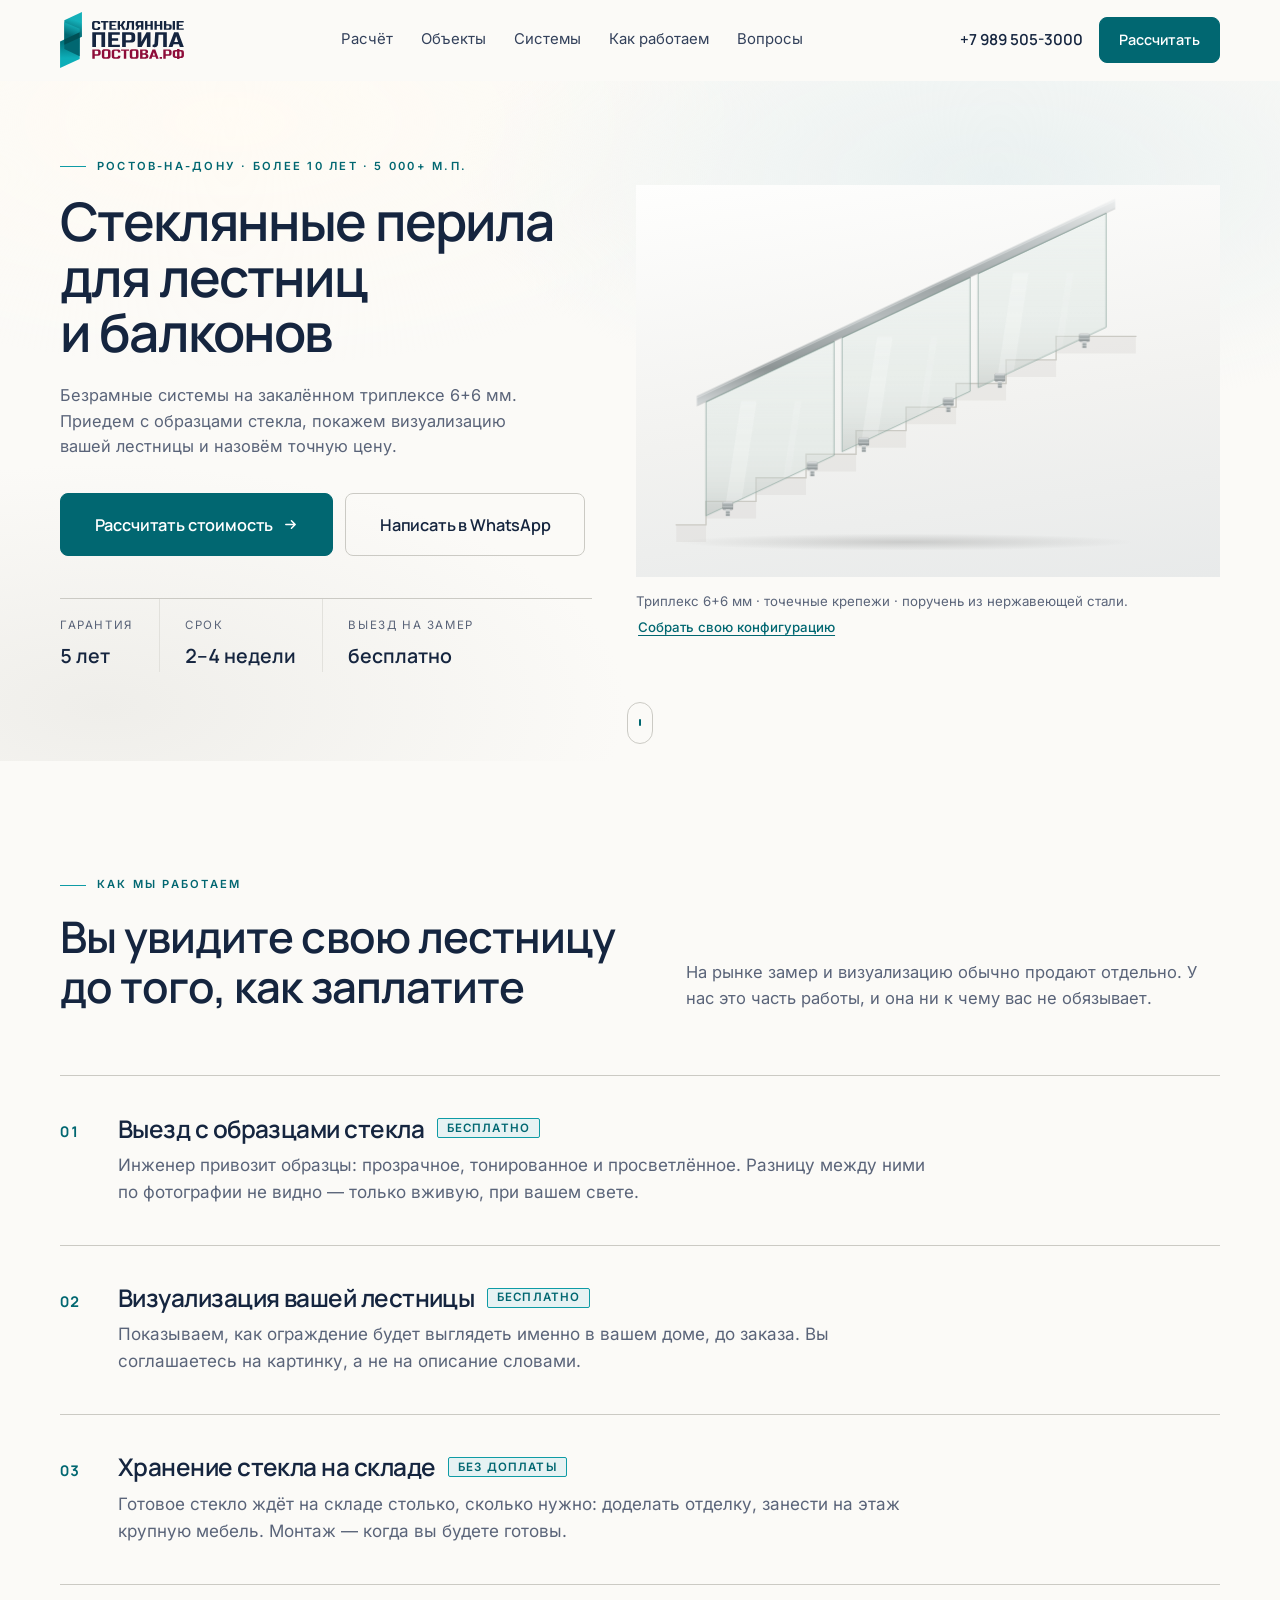
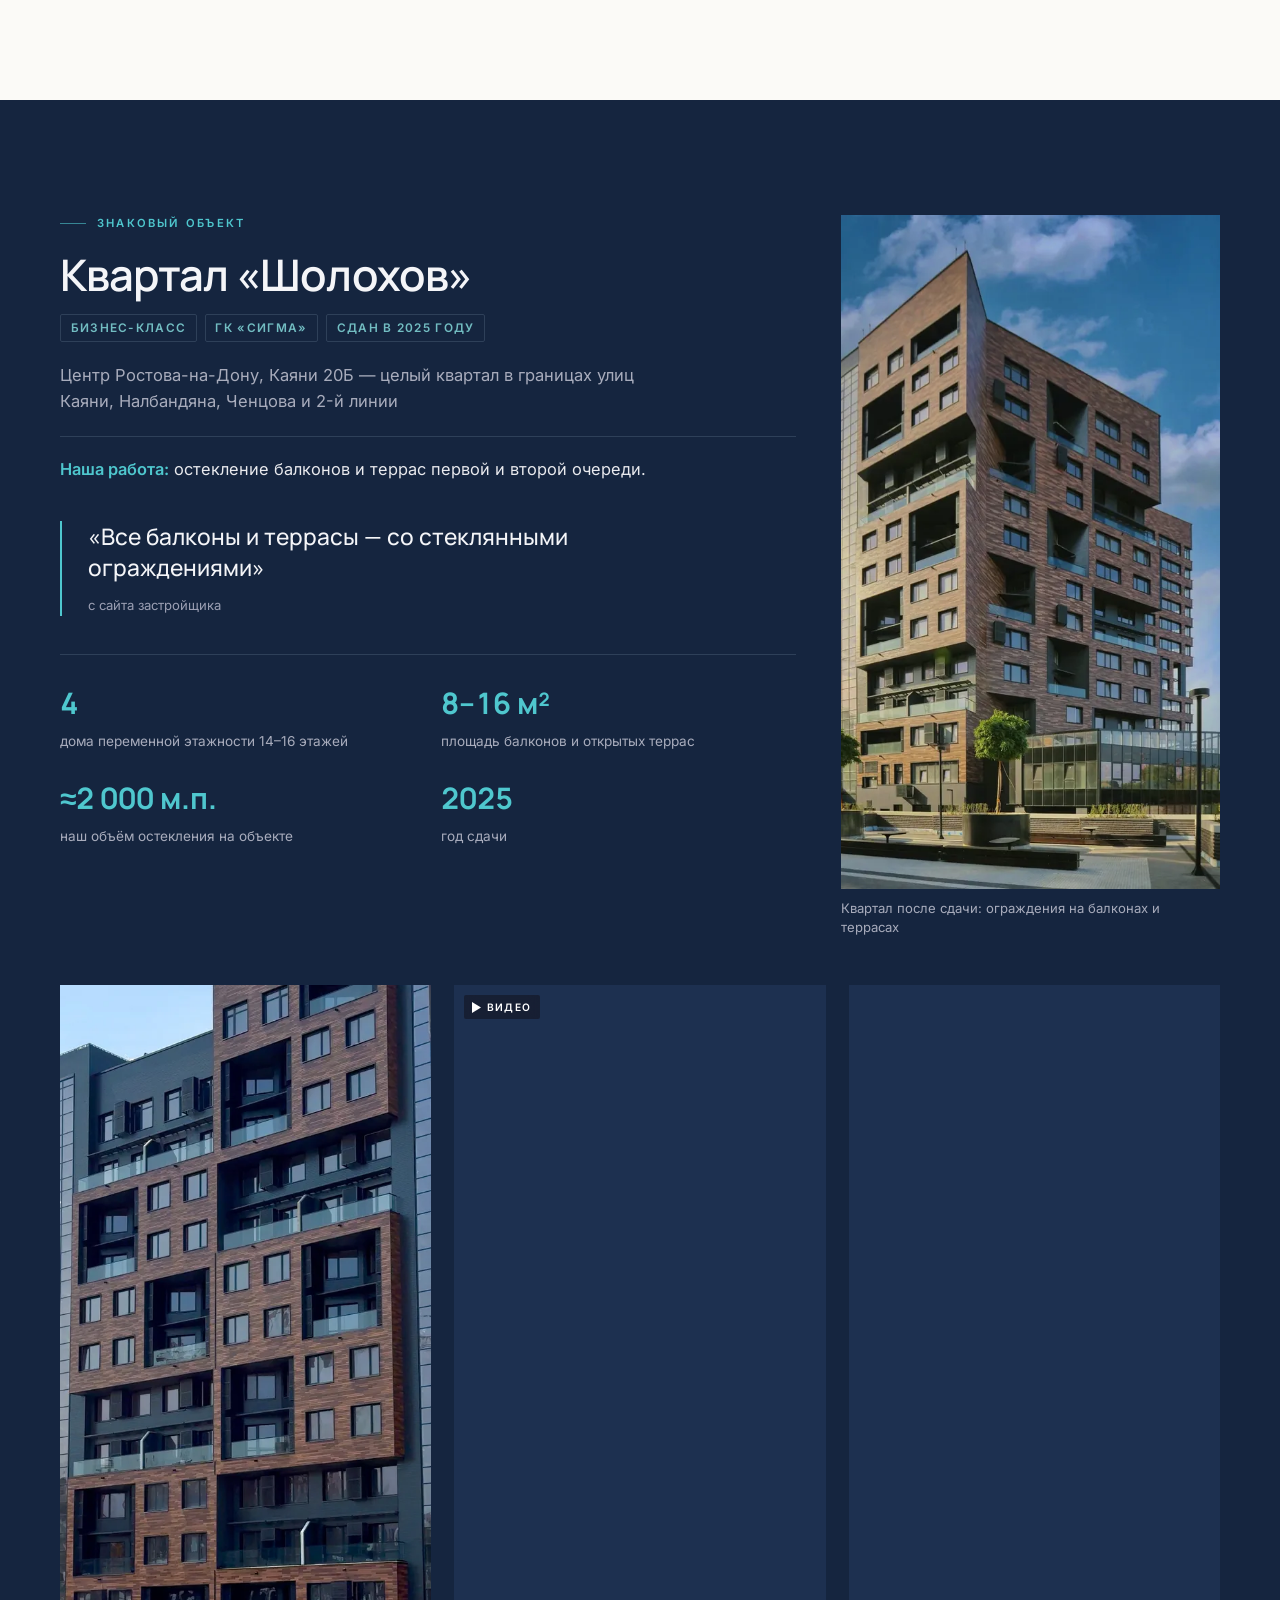
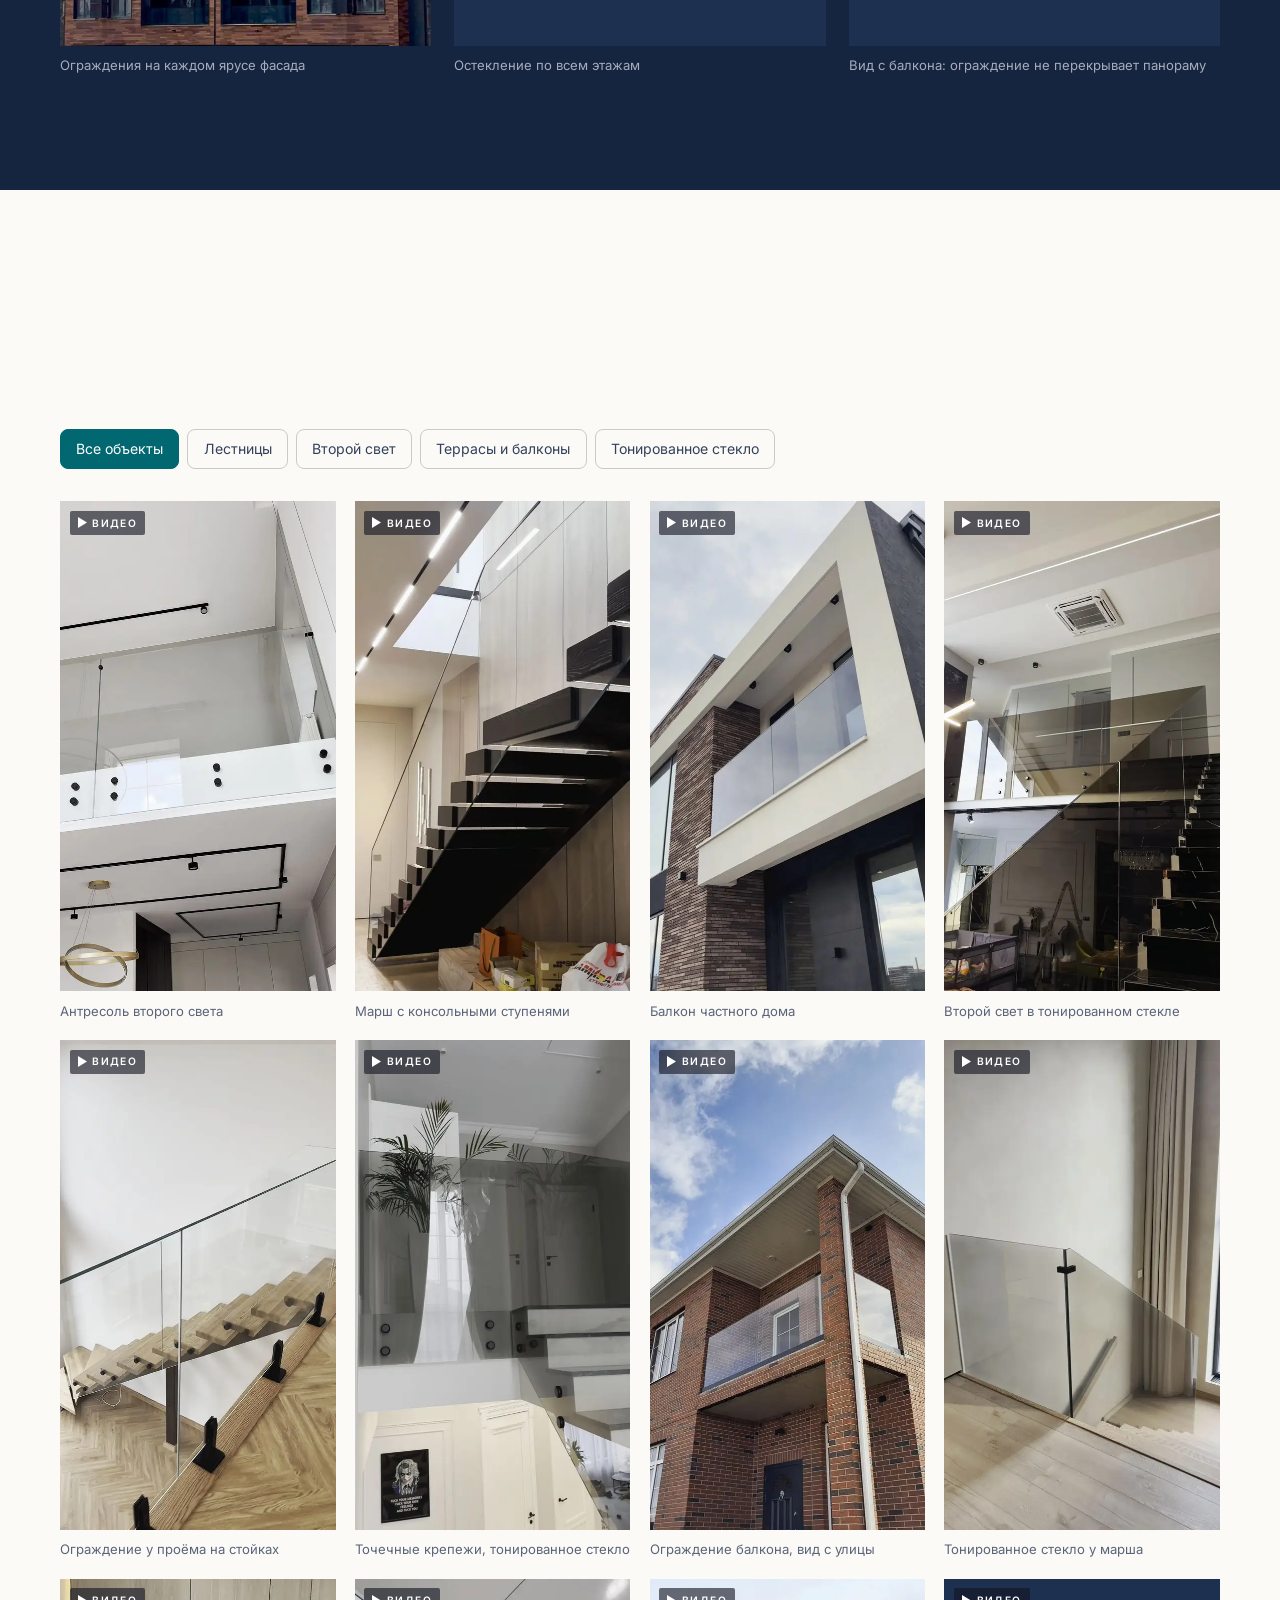
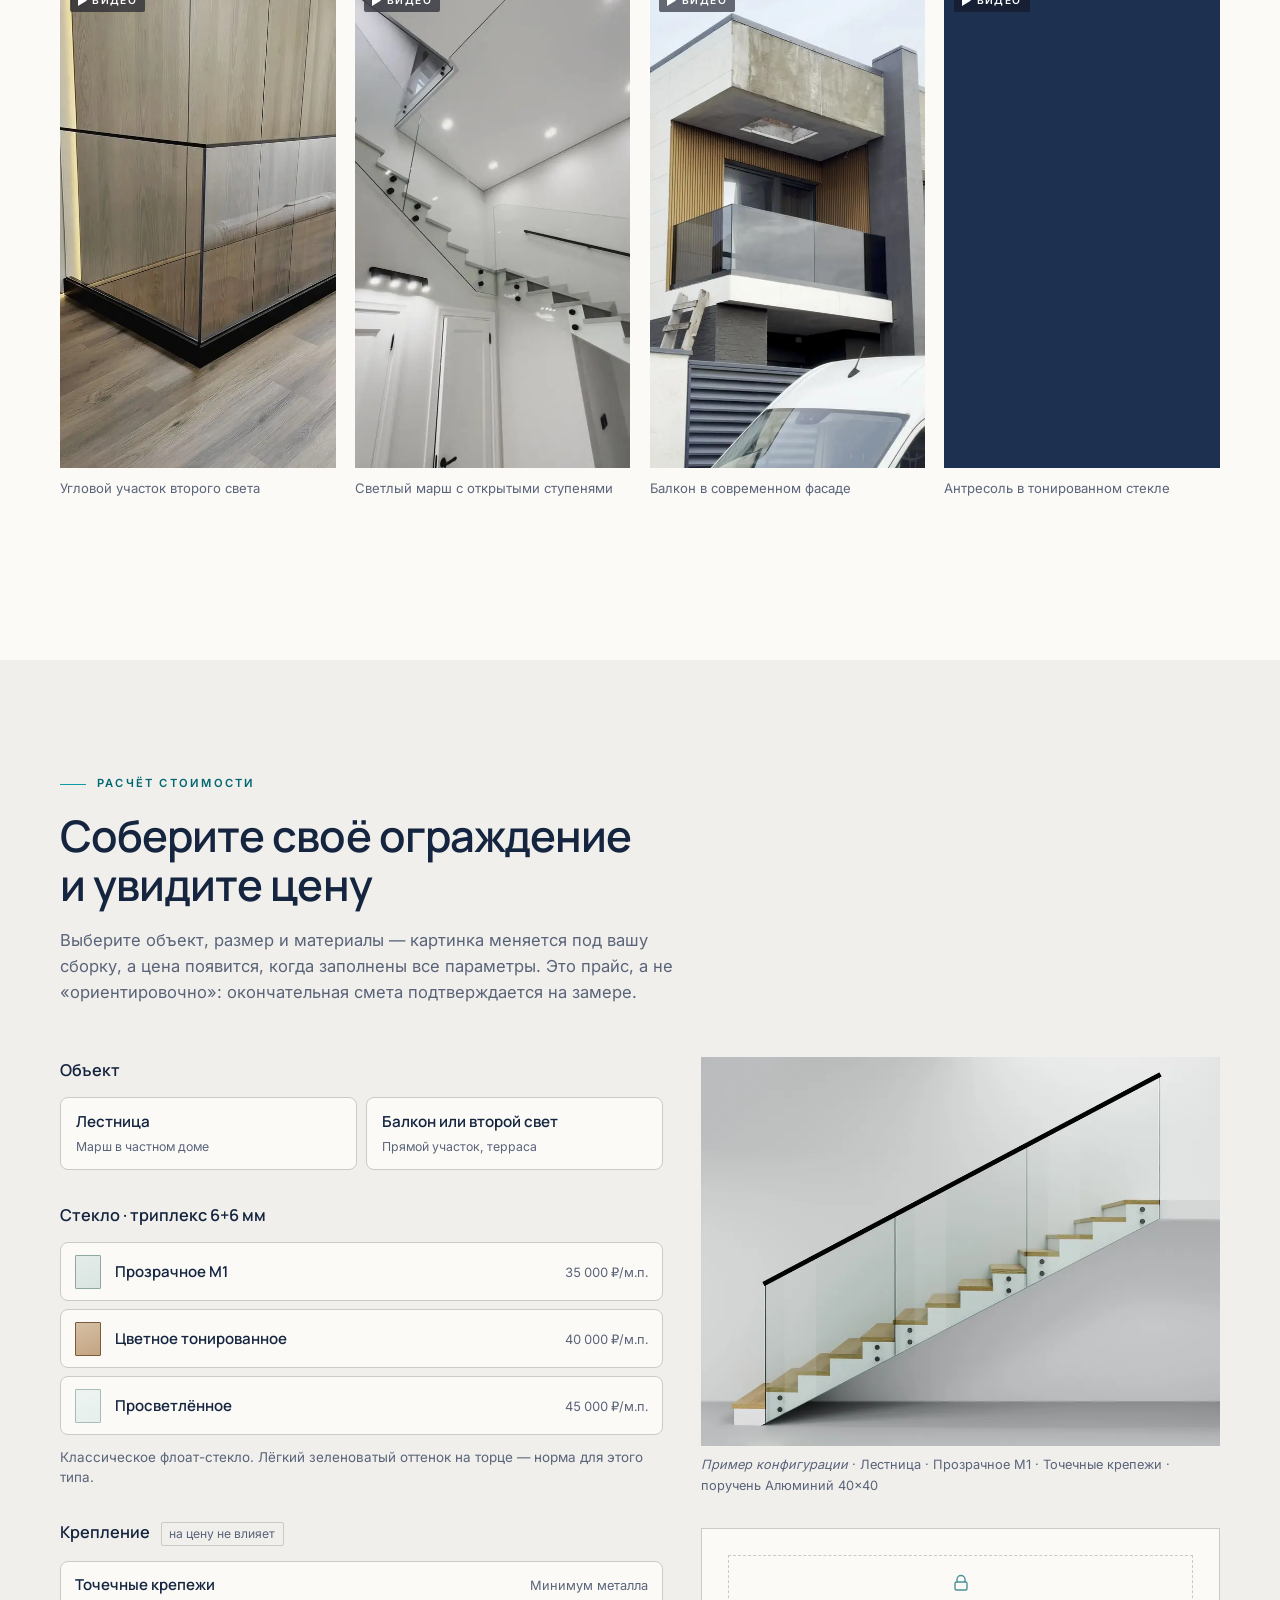
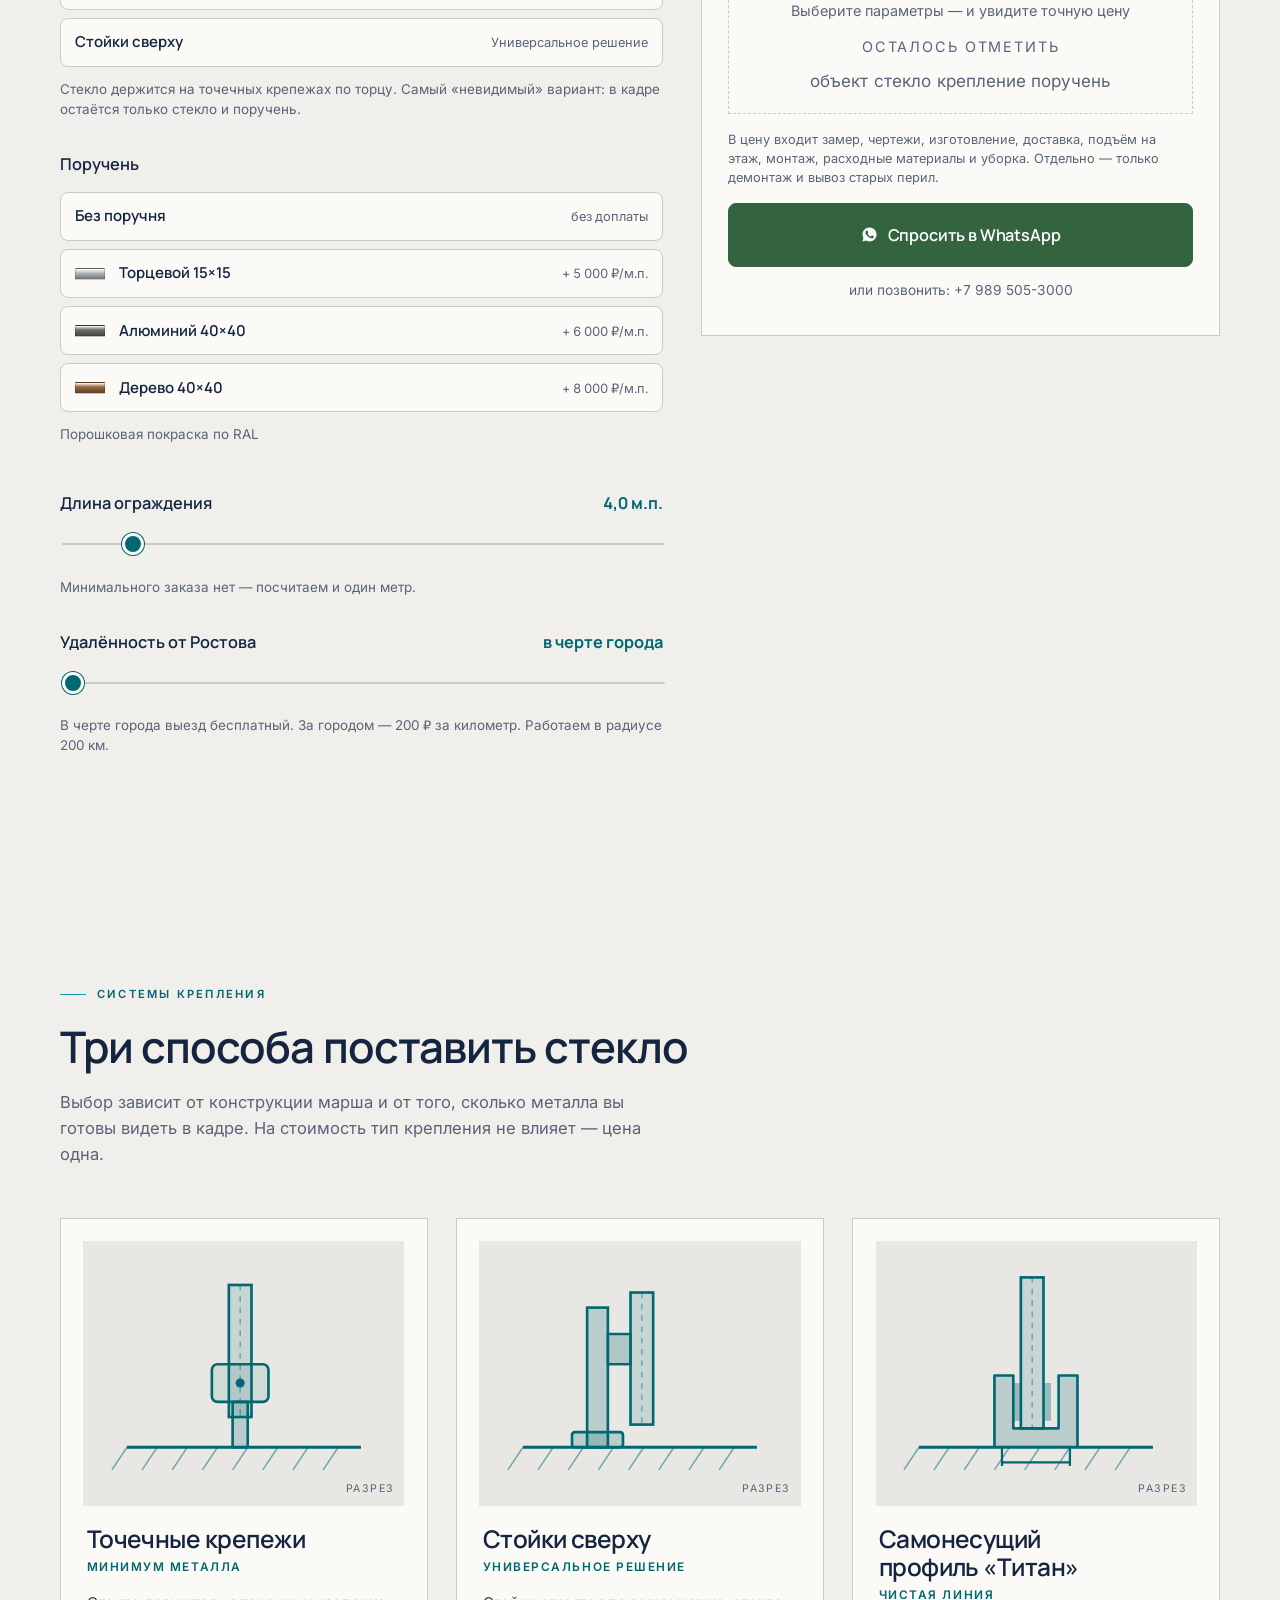
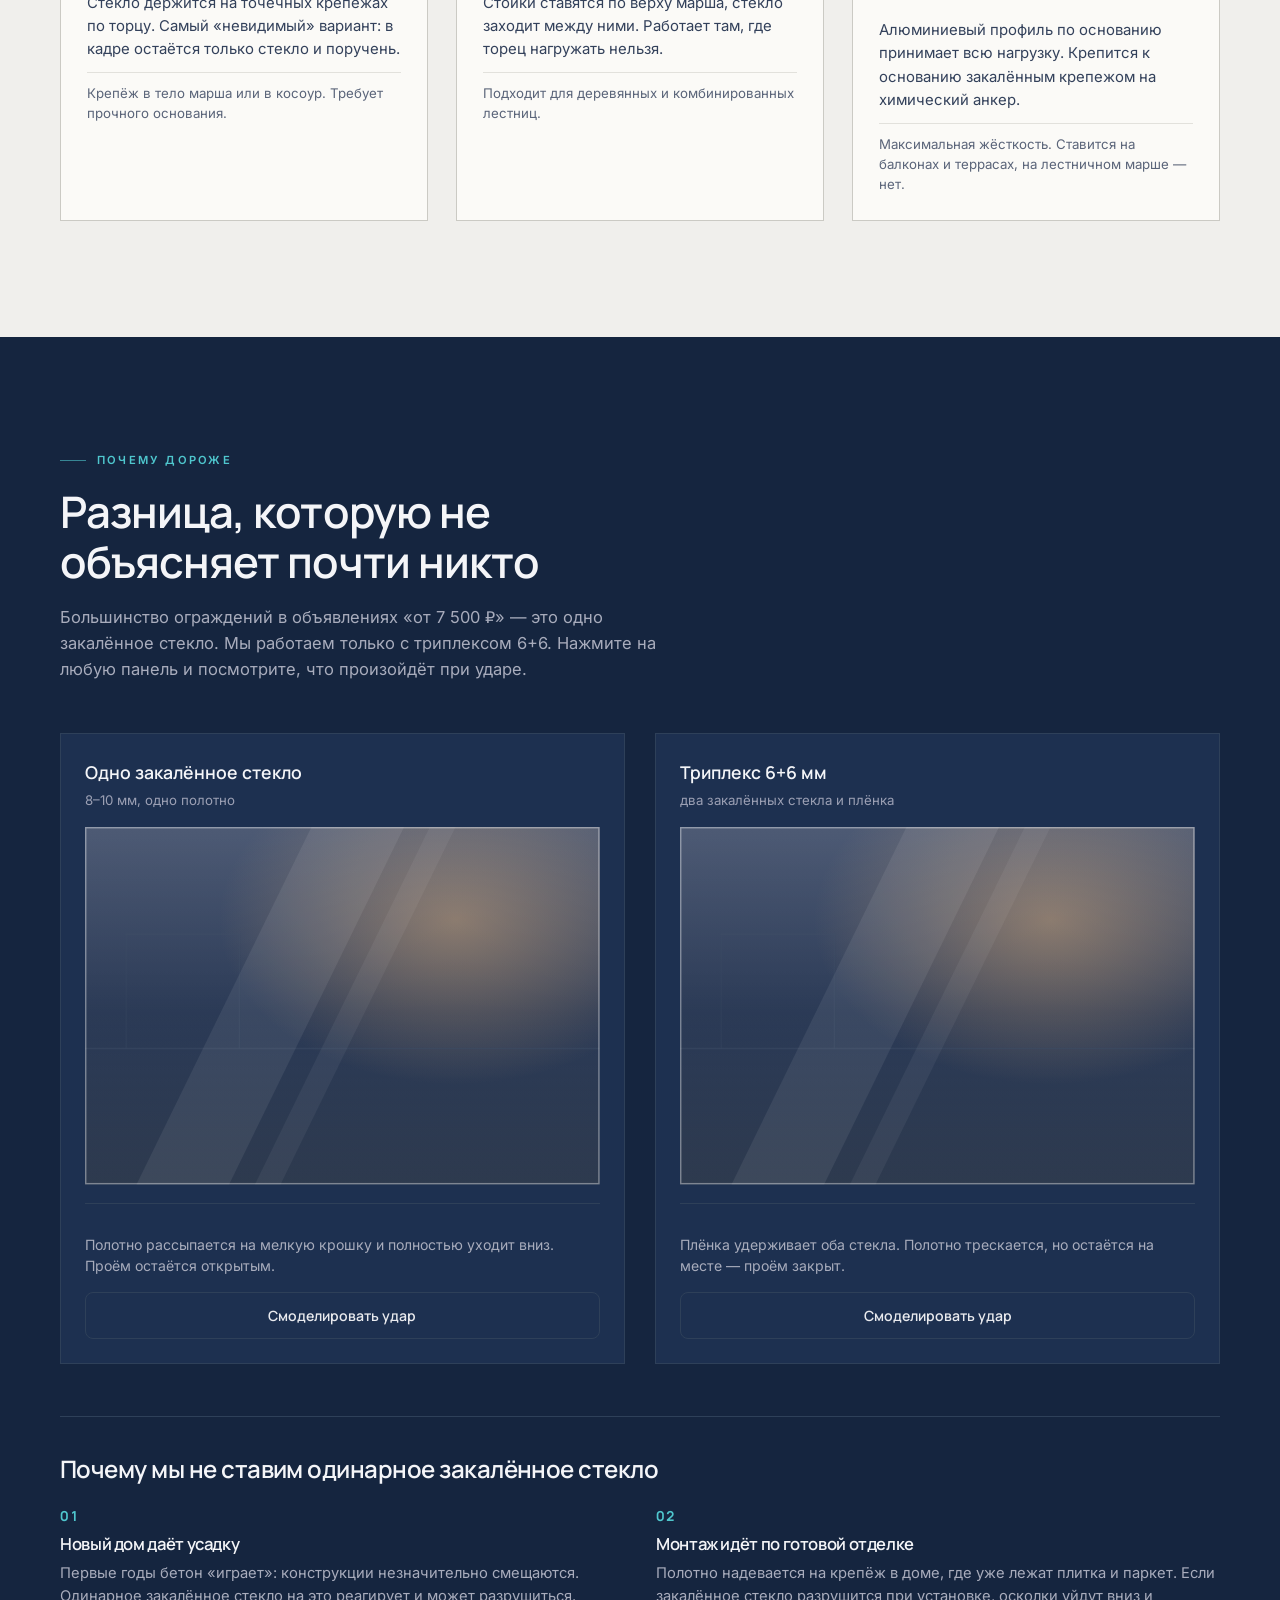
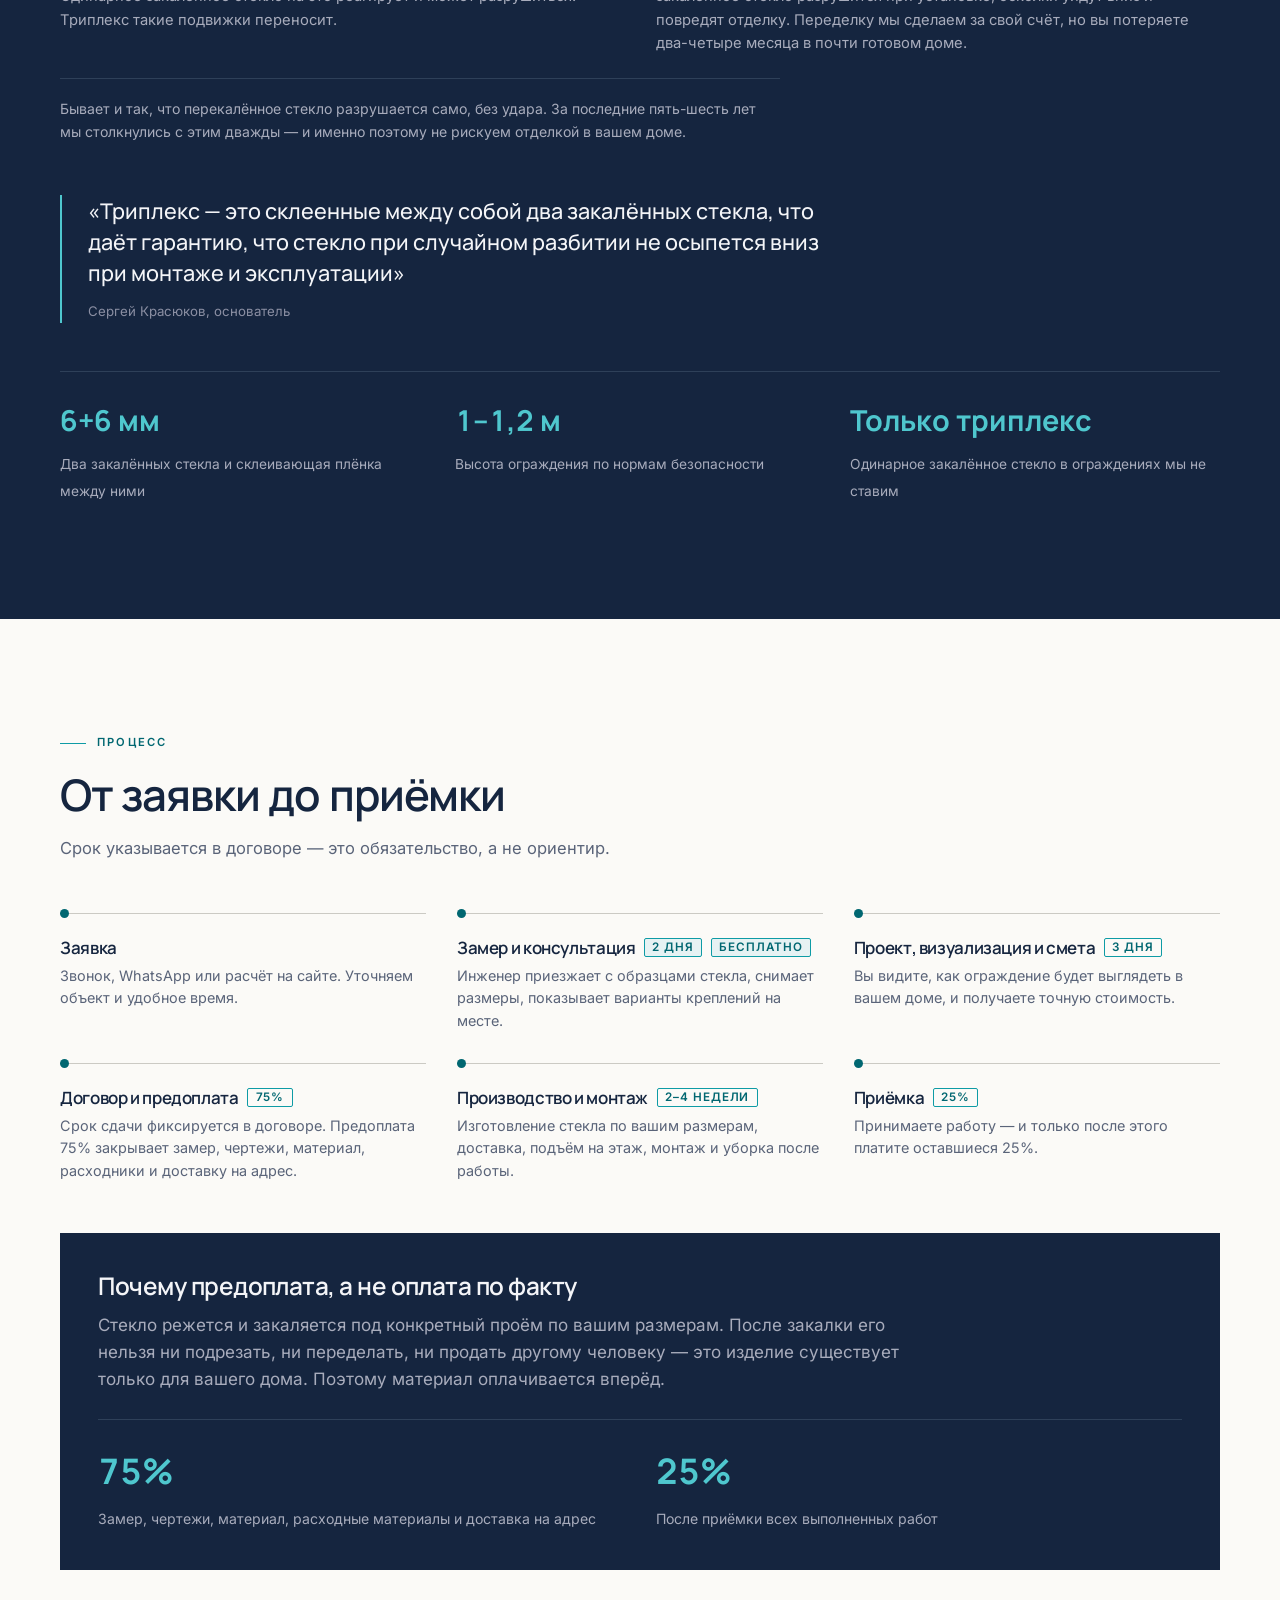
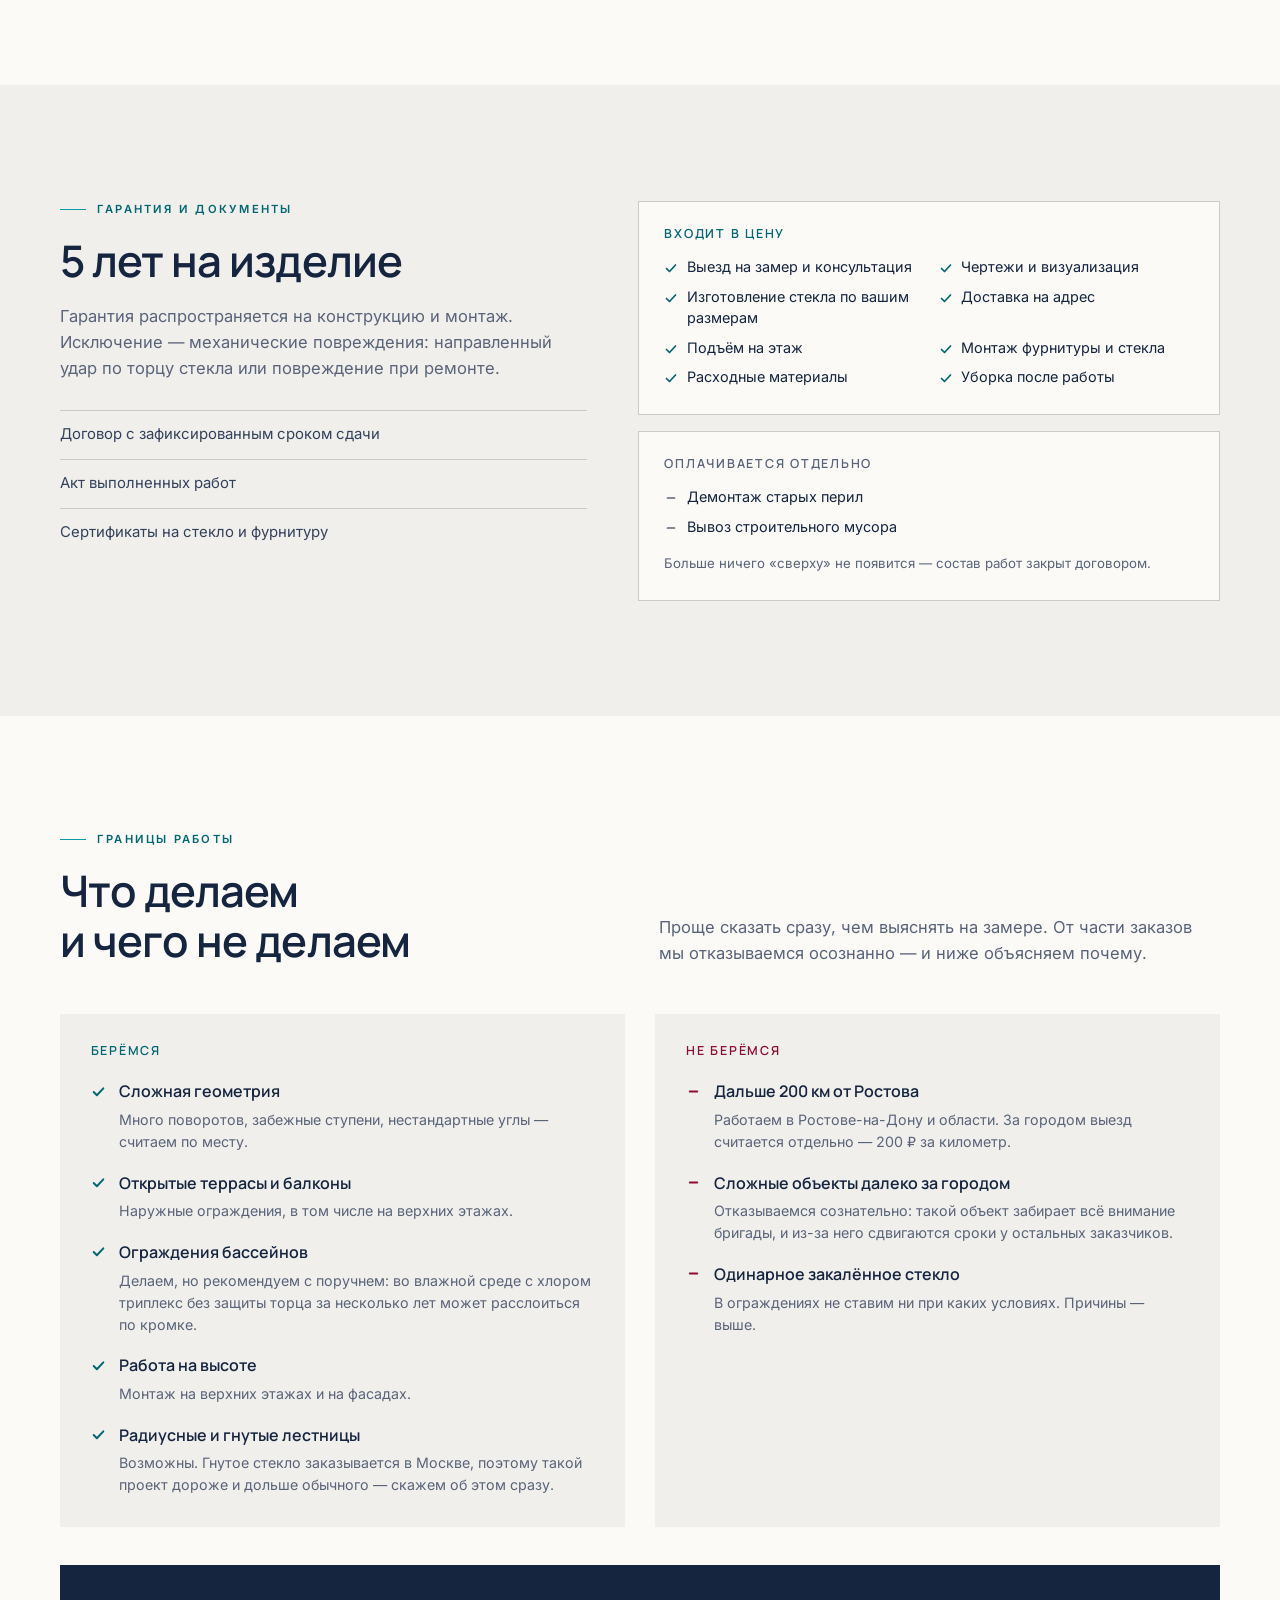
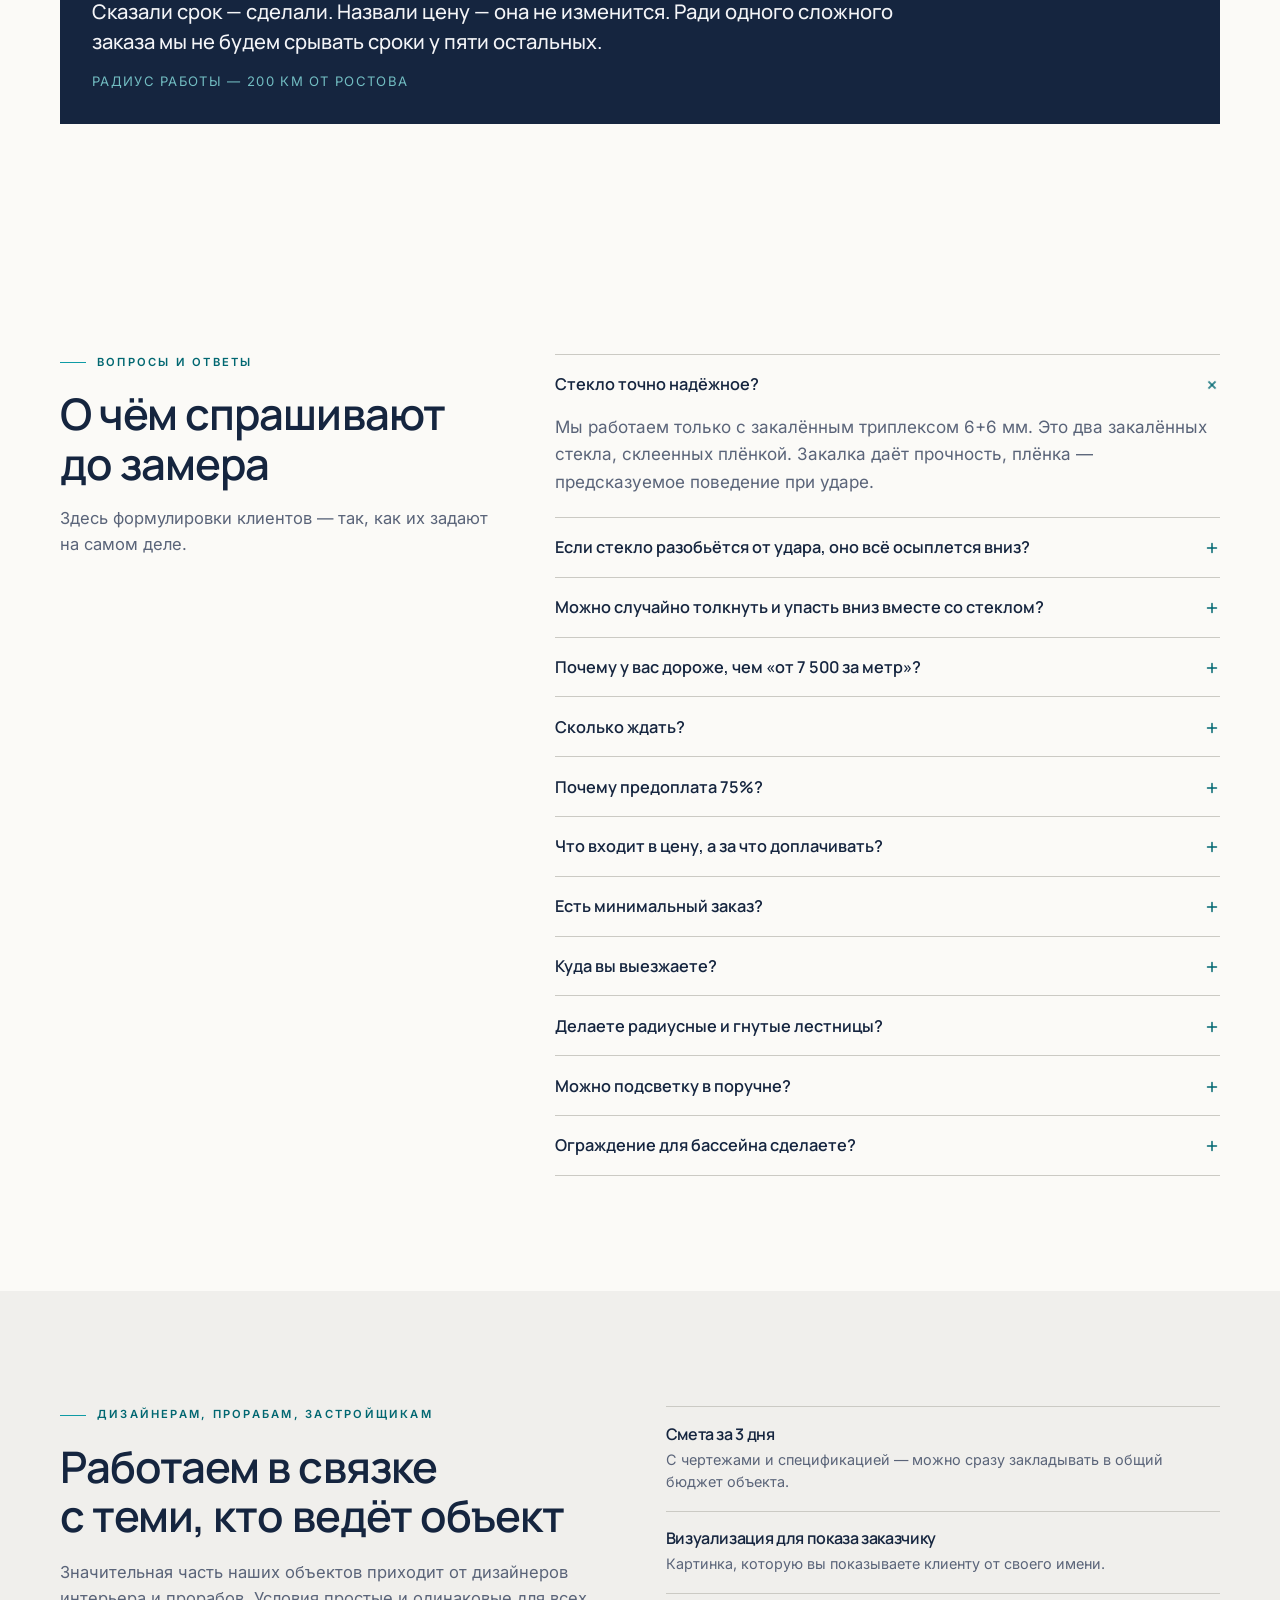
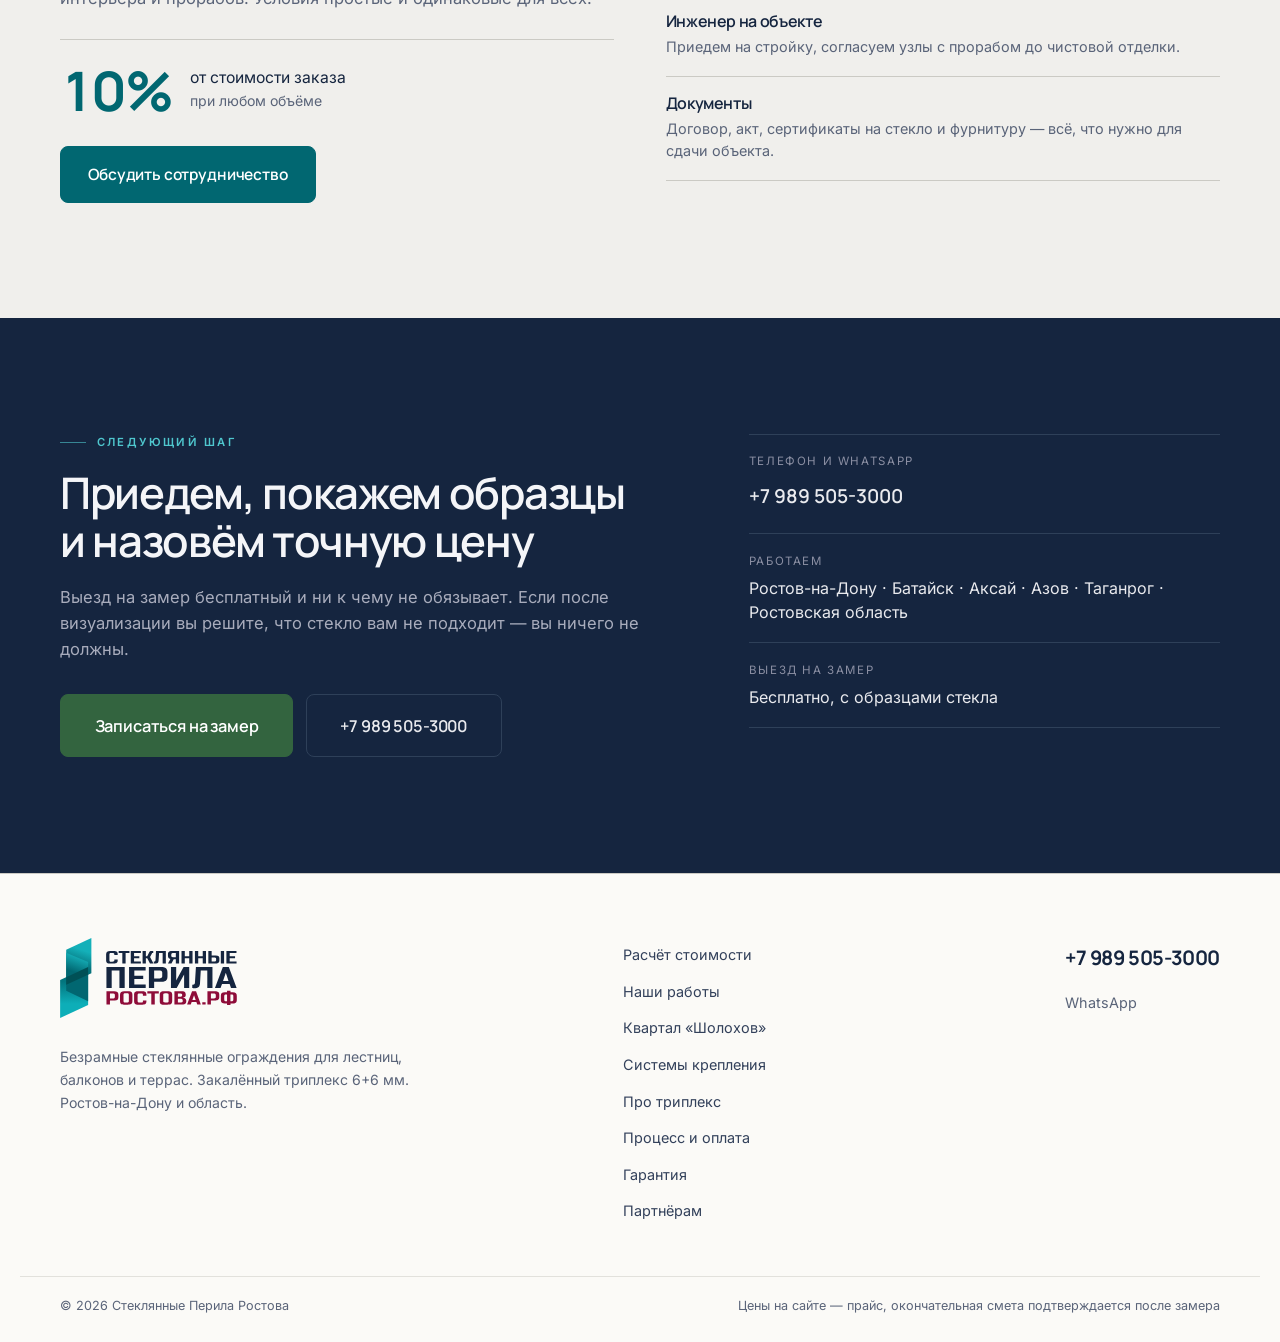
==== commit ba8381a0: "Новый номер телефона и WhatsApp" ====
--- a/index.html
+++ b/index.html
@@ -1,5 +1,5 @@
 <!DOCTYPE html><html lang="ru"><head><meta charset="utf-8"><meta name="robots" content="noindex, nofollow" />
-  <meta name="viewport" content="width=device-width, initial-scale=1"><title>Стеклянные перила для лестниц и балконов в Ростове-на-Дону</title><meta name="description" content="Безрамные стеклянные ограждения на закалённом триплексе 6+6. Гарантия 5 лет, срок в договоре, 2–4 недели. Бесплатный выезд с образцами и визуализация. Расчёт стоимости онлайн."><link rel="canonical" href="https://steklo-perila-rostov.ru/"><meta property="og:type" content="website"><meta property="og:title" content="Стеклянные перила для лестниц и балконов в Ростове-на-Дону"><meta property="og:description" content="Безрамные стеклянные ограждения на закалённом триплексе 6+6. Гарантия 5 лет, срок в договоре, 2–4 недели. Бесплатный выезд с образцами и визуализация. Расчёт стоимости онлайн."><meta property="og:locale" content="ru_RU"><meta name="theme-color" content="#FBFAF7"><link rel="preload" as="font" type="font/woff2" crossorigin href="fonts/manrope-cyrillic-wght-normal.woff2"><link rel="preload" as="font" type="font/woff2" crossorigin href="fonts/inter-cyrillic-wght-normal.woff2"><link rel="icon" href="favicon.svg" type="image/svg+xml"><link rel="apple-touch-icon" href="apple-touch-icon.png"><script type="application/ld+json">{"@context":"https://schema.org","@graph":[{"@type":"LocalBusiness","@id":"https://steklo-perila-rostov.ru/#business","name":"Стеклянные Перила Ростова","description":"Безрамные стеклянные ограждения на закалённом триплексе 6+6. Гарантия 5 лет, срок в договоре, 2–4 недели. Бесплатный выезд с образцами и визуализация. Расчёт стоимости онлайн.","telephone":"+79895053000","areaServed":{"@type":"AdministrativeArea","name":"Ростовская область"},"address":{"@type":"PostalAddress","addressLocality":"Ростов-на-Дону","addressCountry":"RU"},"priceRange":"35000–53000 ₽ за пог. м","url":"https://steklo-perila-rostov.ru/"},{"@type":"Product","name":"Безрамное стеклянное ограждение на триплексе 6+6","description":"Стеклянные перила для лестниц, балконов и террас. Закалённый триплекс 6+6 мм, высота 1–1,2 м.","brand":{"@type":"Brand","name":"Стеклянные Перила Ростова"},"offers":{"@type":"AggregateOffer","priceCurrency":"RUB","lowPrice":35000,"highPrice":53000,"offerCount":3,"unitText":"погонный метр"}}]}</script><link rel="stylesheet" href="assets/style.css"></head><body><a href="#main" class="skip">К содержанию</a><header class="hd" id="hd" data-astro-cid-nen7h5rs><div class="hd__in wrap" data-astro-cid-nen7h5rs><a href="#top" class="logo" aria-label="Стеклянные Перила Ростова.рф — наверх" data-astro-cid-f7espo7c><img class="logo__mark" src="brand/emblem.svg" alt="" aria-hidden="true" width="22" height="56" data-astro-cid-f7espo7c><img class="logo__word" src="brand/wordmark.svg" alt="Стеклянные Перила Ростова.рф" width="92" height="38" data-astro-cid-f7espo7c></a><nav class="hd__nav" aria-label="Основная навигация" data-astro-cid-nen7h5rs><a href="#calc" data-astro-cid-nen7h5rs>Расчёт</a><a href="#works" data-astro-cid-nen7h5rs>Объекты</a><a href="#mounts" data-astro-cid-nen7h5rs>Системы</a><a href="#process" data-astro-cid-nen7h5rs>Как работаем</a><a href="#faq" data-astro-cid-nen7h5rs>Вопросы</a></nav><div class="hd__act" data-astro-cid-nen7h5rs><a class="hd__tel" href="tel:+79895053000" data-astro-cid-nen7h5rs>+7 989 505-3000</a><a class="btn hd__cta" href="#calc" data-astro-cid-nen7h5rs>Рассчитать</a><button class="hd__burger" type="button" aria-expanded="false" aria-controls="mnav" aria-label="Открыть меню" data-astro-cid-nen7h5rs><span data-astro-cid-nen7h5rs></span><span data-astro-cid-nen7h5rs></span></button></div></div><div class="mnav" id="mnav" hidden data-astro-cid-nen7h5rs><nav aria-label="Мобильная навигация" data-astro-cid-nen7h5rs><a href="#calc" data-astro-cid-nen7h5rs>Расчёт</a><a href="#works" data-astro-cid-nen7h5rs>Объекты</a><a href="#mounts" data-astro-cid-nen7h5rs>Системы</a><a href="#process" data-astro-cid-nen7h5rs>Как работаем</a><a href="#faq" data-astro-cid-nen7h5rs>Вопросы</a></nav><div class="mnav__foot" data-astro-cid-nen7h5rs><a class="btn btn--lg" href="tel:+79895053000" data-astro-cid-nen7h5rs>+7 989 505-3000</a><a class="btn btn--ghost btn--lg" href="https://wa.me/79673008040" target="_blank" rel="noopener" data-astro-cid-nen7h5rs>WhatsApp</a></div></div></header><script type="module">var e=document.getElementById(`hd`),t=e.querySelector(`.hd__burger`),n=document.getElementById(`mnav`),r=()=>e.setAttribute(`data-stuck`,window.scrollY>12?`1`:`0`);r(),window.addEventListener(`scroll`,r,{passive:!0}),t.addEventListener(`click`,()=>{let e=t.getAttribute(`aria-expanded`)===`true`;t.setAttribute(`aria-expanded`,String(!e)),t.setAttribute(`aria-label`,e?`Открыть меню`:`Закрыть меню`),n.hidden=e,document.body.style.overflow=e?``:`hidden`}),n.addEventListener(`click`,e=>{e.target.tagName===`A`&&(t.setAttribute(`aria-expanded`,`false`),n.hidden=!0,document.body.style.overflow=``)});</script><main id="main"><section class="hero" id="top" data-astro-cid-ge2uvauf><div class="hero__glow" aria-hidden="true" data-astro-cid-ge2uvauf></div><div class="wrap hero__in" data-astro-cid-ge2uvauf><div class="hero__copy" data-astro-cid-ge2uvauf><p class="kicker rv" data-astro-cid-ge2uvauf>Ростов-на-Дону · более 10 лет · 5 000+ м.п.</p><h1 class="hero__h1 rv" data-d="60" data-astro-cid-ge2uvauf>Стеклянные перила<br data-astro-cid-ge2uvauf>для лестниц<br data-astro-cid-ge2uvauf>и&nbsp;балконов</h1><p class="hero__lead rv" data-d="140" data-astro-cid-ge2uvauf>Безрамные системы на закалённом триплексе 6+6&nbsp;мм. Приедем с образцами стекла, покажем визуализацию вашей лестницы и назовём точную цену.</p><div class="hero__cta rv" data-d="220" data-astro-cid-ge2uvauf><a class="btn btn--lg" href="#calc" data-astro-cid-ge2uvauf>Рассчитать стоимость<svg width="15" height="15" viewBox="0 0 16 16" fill="none" aria-hidden="true" data-astro-cid-ge2uvauf><path d="M3 8h10M9 4l4 4-4 4" stroke="currentColor" stroke-width="1.6" stroke-linecap="round" stroke-linejoin="round" data-astro-cid-ge2uvauf></path></svg></a><a class="btn btn--ghost btn--lg" href="https://wa.me/79673008040?text=%D0%97%D0%B4%D1%80%D0%B0%D0%B2%D1%81%D1%82%D0%B2%D1%83%D0%B9%D1%82%D0%B5!%20%D0%A5%D0%BE%D1%87%D1%83%20%D0%BF%D1%80%D0%BE%D0%BA%D0%BE%D0%BD%D1%81%D1%83%D0%BB%D1%8C%D1%82%D0%B8%D1%80%D0%BE%D0%B2%D0%B0%D1%82%D1%8C%D1%81%D1%8F%20%D0%BF%D0%BE%20%D1%81%D1%82%D0%B5%D0%BA%D0%BB%D1%8F%D0%BD%D0%BD%D1%8B%D0%BC%20%D0%BF%D0%B5%D1%80%D0%B8%D0%BB%D0%B0%D0%BC." target="_blank" rel="noopener" data-astro-cid-ge2uvauf>Написать в WhatsApp</a></div><dl class="hero__facts rv" data-d="300" data-astro-cid-ge2uvauf><div data-astro-cid-ge2uvauf><dt data-astro-cid-ge2uvauf>Гарантия</dt><dd class="num" data-astro-cid-ge2uvauf>5 лет</dd></div><div data-astro-cid-ge2uvauf><dt data-astro-cid-ge2uvauf>Срок</dt><dd class="num" data-astro-cid-ge2uvauf>2–4 недели</dd></div><div data-astro-cid-ge2uvauf><dt data-astro-cid-ge2uvauf>Выезд на замер</dt><dd data-astro-cid-ge2uvauf>бесплатно</dd></div></dl></div><figure class="hero__vis" data-railing data-astro-cid-ge2uvauf><div class="hero__svg" data-astro-cid-ge2uvauf><svg class="rl" viewBox="0 0 1000 640" width="1000" height="640" role="img"
+  <meta name="viewport" content="width=device-width, initial-scale=1"><title>Стеклянные перила для лестниц и балконов в Ростове-на-Дону</title><meta name="description" content="Безрамные стеклянные ограждения на закалённом триплексе 6+6. Гарантия 5 лет, срок в договоре, 2–4 недели. Бесплатный выезд с образцами и визуализация. Расчёт стоимости онлайн."><link rel="canonical" href="https://steklo-perila-rostov.ru/"><meta property="og:type" content="website"><meta property="og:title" content="Стеклянные перила для лестниц и балконов в Ростове-на-Дону"><meta property="og:description" content="Безрамные стеклянные ограждения на закалённом триплексе 6+6. Гарантия 5 лет, срок в договоре, 2–4 недели. Бесплатный выезд с образцами и визуализация. Расчёт стоимости онлайн."><meta property="og:locale" content="ru_RU"><meta name="theme-color" content="#FBFAF7"><link rel="preload" as="font" type="font/woff2" crossorigin href="fonts/manrope-cyrillic-wght-normal.woff2"><link rel="preload" as="font" type="font/woff2" crossorigin href="fonts/inter-cyrillic-wght-normal.woff2"><link rel="icon" href="favicon.svg" type="image/svg+xml"><link rel="apple-touch-icon" href="apple-touch-icon.png"><script type="application/ld+json">{"@context":"https://schema.org","@graph":[{"@type":"LocalBusiness","@id":"https://steklo-perila-rostov.ru/#business","name":"Стеклянные Перила Ростова","description":"Безрамные стеклянные ограждения на закалённом триплексе 6+6. Гарантия 5 лет, срок в договоре, 2–4 недели. Бесплатный выезд с образцами и визуализация. Расчёт стоимости онлайн.","telephone":"+79895053000","areaServed":{"@type":"AdministrativeArea","name":"Ростовская область"},"address":{"@type":"PostalAddress","addressLocality":"Ростов-на-Дону","addressCountry":"RU"},"priceRange":"35000–53000 ₽ за пог. м","url":"https://steklo-perila-rostov.ru/"},{"@type":"Product","name":"Безрамное стеклянное ограждение на триплексе 6+6","description":"Стеклянные перила для лестниц, балконов и террас. Закалённый триплекс 6+6 мм, высота 1–1,2 м.","brand":{"@type":"Brand","name":"Стеклянные Перила Ростова"},"offers":{"@type":"AggregateOffer","priceCurrency":"RUB","lowPrice":35000,"highPrice":53000,"offerCount":3,"unitText":"погонный метр"}}]}</script><link rel="stylesheet" href="assets/style.css"></head><body><a href="#main" class="skip">К содержанию</a><header class="hd" id="hd" data-astro-cid-nen7h5rs><div class="hd__in wrap" data-astro-cid-nen7h5rs><a href="#top" class="logo" aria-label="Стеклянные Перила Ростова.рф — наверх" data-astro-cid-f7espo7c><img class="logo__mark" src="brand/emblem.svg" alt="" aria-hidden="true" width="22" height="56" data-astro-cid-f7espo7c><img class="logo__word" src="brand/wordmark.svg" alt="Стеклянные Перила Ростова.рф" width="92" height="38" data-astro-cid-f7espo7c></a><nav class="hd__nav" aria-label="Основная навигация" data-astro-cid-nen7h5rs><a href="#calc" data-astro-cid-nen7h5rs>Расчёт</a><a href="#works" data-astro-cid-nen7h5rs>Объекты</a><a href="#mounts" data-astro-cid-nen7h5rs>Системы</a><a href="#process" data-astro-cid-nen7h5rs>Как работаем</a><a href="#faq" data-astro-cid-nen7h5rs>Вопросы</a></nav><div class="hd__act" data-astro-cid-nen7h5rs><a class="hd__tel" href="tel:+79895053000" data-astro-cid-nen7h5rs>+7 989 505-3000</a><a class="btn hd__cta" href="#calc" data-astro-cid-nen7h5rs>Рассчитать</a><button class="hd__burger" type="button" aria-expanded="false" aria-controls="mnav" aria-label="Открыть меню" data-astro-cid-nen7h5rs><span data-astro-cid-nen7h5rs></span><span data-astro-cid-nen7h5rs></span></button></div></div><div class="mnav" id="mnav" hidden data-astro-cid-nen7h5rs><nav aria-label="Мобильная навигация" data-astro-cid-nen7h5rs><a href="#calc" data-astro-cid-nen7h5rs>Расчёт</a><a href="#works" data-astro-cid-nen7h5rs>Объекты</a><a href="#mounts" data-astro-cid-nen7h5rs>Системы</a><a href="#process" data-astro-cid-nen7h5rs>Как работаем</a><a href="#faq" data-astro-cid-nen7h5rs>Вопросы</a></nav><div class="mnav__foot" data-astro-cid-nen7h5rs><a class="btn btn--lg" href="tel:+79895053000" data-astro-cid-nen7h5rs>+7 989 505-3000</a><a class="btn btn--ghost btn--lg" href="https://wa.me/79895053000" target="_blank" rel="noopener" data-astro-cid-nen7h5rs>WhatsApp</a></div></div></header><script type="module">var e=document.getElementById(`hd`),t=e.querySelector(`.hd__burger`),n=document.getElementById(`mnav`),r=()=>e.setAttribute(`data-stuck`,window.scrollY>12?`1`:`0`);r(),window.addEventListener(`scroll`,r,{passive:!0}),t.addEventListener(`click`,()=>{let e=t.getAttribute(`aria-expanded`)===`true`;t.setAttribute(`aria-expanded`,String(!e)),t.setAttribute(`aria-label`,e?`Открыть меню`:`Закрыть меню`),n.hidden=e,document.body.style.overflow=e?``:`hidden`}),n.addEventListener(`click`,e=>{e.target.tagName===`A`&&(t.setAttribute(`aria-expanded`,`false`),n.hidden=!0,document.body.style.overflow=``)});</script><main id="main"><section class="hero" id="top" data-astro-cid-ge2uvauf><div class="hero__glow" aria-hidden="true" data-astro-cid-ge2uvauf></div><div class="wrap hero__in" data-astro-cid-ge2uvauf><div class="hero__copy" data-astro-cid-ge2uvauf><p class="kicker rv" data-astro-cid-ge2uvauf>Ростов-на-Дону · более 10 лет · 5 000+ м.п.</p><h1 class="hero__h1 rv" data-d="60" data-astro-cid-ge2uvauf>Стеклянные перила<br data-astro-cid-ge2uvauf>для лестниц<br data-astro-cid-ge2uvauf>и&nbsp;балконов</h1><p class="hero__lead rv" data-d="140" data-astro-cid-ge2uvauf>Безрамные системы на закалённом триплексе 6+6&nbsp;мм. Приедем с образцами стекла, покажем визуализацию вашей лестницы и назовём точную цену.</p><div class="hero__cta rv" data-d="220" data-astro-cid-ge2uvauf><a class="btn btn--lg" href="#calc" data-astro-cid-ge2uvauf>Рассчитать стоимость<svg width="15" height="15" viewBox="0 0 16 16" fill="none" aria-hidden="true" data-astro-cid-ge2uvauf><path d="M3 8h10M9 4l4 4-4 4" stroke="currentColor" stroke-width="1.6" stroke-linecap="round" stroke-linejoin="round" data-astro-cid-ge2uvauf></path></svg></a><a class="btn btn--ghost btn--lg" href="https://wa.me/79895053000?text=%D0%97%D0%B4%D1%80%D0%B0%D0%B2%D1%81%D1%82%D0%B2%D1%83%D0%B9%D1%82%D0%B5!%20%D0%A5%D0%BE%D1%87%D1%83%20%D0%BF%D1%80%D0%BE%D0%BA%D0%BE%D0%BD%D1%81%D1%83%D0%BB%D1%8C%D1%82%D0%B8%D1%80%D0%BE%D0%B2%D0%B0%D1%82%D1%8C%D1%81%D1%8F%20%D0%BF%D0%BE%20%D1%81%D1%82%D0%B5%D0%BA%D0%BB%D1%8F%D0%BD%D0%BD%D1%8B%D0%BC%20%D0%BF%D0%B5%D1%80%D0%B8%D0%BB%D0%B0%D0%BC." target="_blank" rel="noopener" data-astro-cid-ge2uvauf>Написать в WhatsApp</a></div><dl class="hero__facts rv" data-d="300" data-astro-cid-ge2uvauf><div data-astro-cid-ge2uvauf><dt data-astro-cid-ge2uvauf>Гарантия</dt><dd class="num" data-astro-cid-ge2uvauf>5 лет</dd></div><div data-astro-cid-ge2uvauf><dt data-astro-cid-ge2uvauf>Срок</dt><dd class="num" data-astro-cid-ge2uvauf>2–4 недели</dd></div><div data-astro-cid-ge2uvauf><dt data-astro-cid-ge2uvauf>Выезд на замер</dt><dd data-astro-cid-ge2uvauf>бесплатно</dd></div></dl></div><figure class="hero__vis" data-railing data-astro-cid-ge2uvauf><div class="hero__svg" data-astro-cid-ge2uvauf><svg class="rl" viewBox="0 0 1000 640" width="1000" height="640" role="img"
     aria-label="Схема стеклянного ограждения: марш лестницы, триплекс 6+6 на точечных крепежах, поручень из нержавеющей стали" xmlns="http://www.w3.org/2000/svg">
     <defs>
       <linearGradient id="rl-metal" x1="0" y1="0" x2="0" y2="1"><stop offset="0%" stop-color="#EDEFEF"/><stop offset="18%" stop-color="#C6CBCC"/><stop offset="42%" stop-color="#9EA5A6"/><stop offset="58%" stop-color="#B7BDBE"/><stop offset="82%" stop-color="#8E9596"/><stop offset="100%" stop-color="#D5D9DA"/></linearGradient>
@@ -79,7 +79,7 @@
     <polygon points="96,348.14285714285717 828,3.0571428571428556 828,4.857142857142856 96,349.9428571428571" fill="#FFFFFF" opacity=".5"/>
     <line x1="96" y1="363.54285714285714" x2="828" y2="18.457142857142856" stroke="#000" stroke-opacity=".22" stroke-width="1"/>
   </g>
-  </svg></div><figcaption data-astro-cid-ge2uvauf>Триплекс 6+6&nbsp;мм · точечные крепежи · поручень из нержавеющей стали.<button type="button" class="hero__link" data-jump data-astro-cid-ge2uvauf>Собрать свою конфигурацию</button></figcaption></figure></div><a class="hero__scroll" href="#offer" aria-label="Дальше, к описанию услуги" data-astro-cid-ge2uvauf><span data-astro-cid-ge2uvauf></span></a></section><script type="module">document.querySelector(`[data-jump]`)?.addEventListener(`click`,()=>{document.getElementById(`calc`)?.scrollIntoView({behavior:`smooth`,block:`start`})});</script><section class="section offer" id="offer" data-astro-cid-ukhclrpq><div class="wrap" data-astro-cid-ukhclrpq><div class="offer__top" data-astro-cid-ukhclrpq><div data-astro-cid-ukhclrpq><p class="kicker rv" data-astro-cid-ukhclrpq>Как мы работаем</p><h2 class="h2 rv" data-d="60" data-astro-cid-ukhclrpq>Вы увидите свою лестницу<br data-astro-cid-ukhclrpq>до того, как заплатите</h2></div><p class="lead rv" data-d="120" data-astro-cid-ukhclrpq>На рынке замер и визуализацию обычно продают отдельно. У нас это часть работы, и она ни к чему вас не обязывает.</p></div><ol class="offer__list" data-astro-cid-ukhclrpq><li class="offer__item rv" data-d="140" data-astro-cid-ukhclrpq><span class="offer__n num" data-astro-cid-ukhclrpq>01</span><div class="offer__body" data-astro-cid-ukhclrpq><h3 class="h3" data-astro-cid-ukhclrpq>Выезд с образцами стекла<span class="offer__tag" data-astro-cid-ukhclrpq>бесплатно</span></h3><p data-astro-cid-ukhclrpq>Инженер привозит образцы: прозрачное, тонированное и просветлённое. Разницу между ними по фотографии не видно — только вживую, при вашем свете.</p></div></li><li class="offer__item rv" data-d="220" data-astro-cid-ukhclrpq><span class="offer__n num" data-astro-cid-ukhclrpq>02</span><div class="offer__body" data-astro-cid-ukhclrpq><h3 class="h3" data-astro-cid-ukhclrpq>Визуализация вашей лестницы<span class="offer__tag" data-astro-cid-ukhclrpq>бесплатно</span></h3><p data-astro-cid-ukhclrpq>Показываем, как ограждение будет выглядеть именно в вашем доме, до заказа. Вы соглашаетесь на картинку, а не на описание словами.</p></div></li><li class="offer__item rv" data-d="300" data-astro-cid-ukhclrpq><span class="offer__n num" data-astro-cid-ukhclrpq>03</span><div class="offer__body" data-astro-cid-ukhclrpq><h3 class="h3" data-astro-cid-ukhclrpq>Хранение стекла на складе<span class="offer__tag" data-astro-cid-ukhclrpq>без доплаты</span></h3><p data-astro-cid-ukhclrpq>Готовое стекло ждёт на складе столько, сколько нужно: доделать отделку, занести на этаж крупную мебель. Монтаж — когда вы будете готовы.</p></div></li></ol></div></section><section class="section section--deep lm" id="landmark" data-astro-cid-d2r64y6e><div class="wrap" data-astro-cid-d2r64y6e><div class="lm__top" data-astro-cid-d2r64y6e><div class="lm__copy" data-astro-cid-d2r64y6e><p class="kicker rv" data-astro-cid-d2r64y6e>Знаковый объект</p><h2 class="h2 rv" data-d="60" data-astro-cid-d2r64y6e>Квартал «Шолохов»</h2><p class="lm__meta rv" data-d="100" data-astro-cid-d2r64y6e><span data-astro-cid-d2r64y6e>Бизнес-класс</span><span data-astro-cid-d2r64y6e>ГК «Сигма»</span><span data-astro-cid-d2r64y6e>Сдан в 2025 году</span></p><p class="lead rv" data-d="140" data-astro-cid-d2r64y6e>Центр Ростова-на-Дону, Каяни 20Б — целый квартал в границах улиц Каяни, Налбандяна, Ченцова и 2-й линии</p><p class="lm__role rv" data-d="180" data-astro-cid-d2r64y6e><b data-astro-cid-d2r64y6e>Наша работа:</b> остекление балконов и террас первой и второй очереди.</p><blockquote class="lm__quote rv" data-d="220" data-astro-cid-d2r64y6e><p data-astro-cid-d2r64y6e>«Все балконы и террасы — со стеклянными ограждениями»</p><cite data-astro-cid-d2r64y6e>с сайта застройщика</cite></blockquote><dl class="lm__facts rv" data-d="240" data-astro-cid-d2r64y6e><div data-astro-cid-d2r64y6e><dt class="num" data-astro-cid-d2r64y6e>4</dt><dd data-astro-cid-d2r64y6e>дома переменной этажности 14–16 этажей</dd></div><div data-astro-cid-d2r64y6e><dt class="num" data-astro-cid-d2r64y6e>8–16 м²</dt><dd data-astro-cid-d2r64y6e>площадь балконов и открытых террас</dd></div><div data-astro-cid-d2r64y6e><dt class="num" data-astro-cid-d2r64y6e>≈2 000 м.п.</dt><dd data-astro-cid-d2r64y6e>наш объём остекления на объекте</dd></div><div data-astro-cid-d2r64y6e><dt class="num" data-astro-cid-d2r64y6e>2025</dt><dd data-astro-cid-d2r64y6e>год сдачи</dd></div></dl></div><div class="lm__hero rv" data-d="160" data-astro-cid-d2r64y6e><figure class="md" data-astro-cid-kg7vladn><div class="md__box" data-astro-cid-kg7vladn><picture data-astro-cid-kg7vladn><source type="image/webp" srcset="works/sholokhov-quarter@0.5.webp 550w, works/sholokhov-quarter.webp 1100w" sizes="(max-width:440px) 92vw, (max-width:760px) 46vw, (max-width:1040px) 30vw, 23vw" data-astro-cid-kg7vladn><img src="works/sholokhov-quarter.jpg" srcset="works/sholokhov-quarter@0.5.jpg 550w, works/sholokhov-quarter.jpg 1100w" sizes="(max-width:440px) 92vw, (max-width:760px) 46vw, (max-width:1040px) 30vw, 23vw" alt="Корпус квартала «Шолохов»: кирпичный фасад, балконы и террасы со стеклянными ограждениями" width="1100" height="1956" loading="lazy" decoding="async" data-astro-cid-kg7vladn></picture></div><figcaption data-astro-cid-kg7vladn>Квартал после сдачи: ограждения на балконах и террасах</figcaption></figure><script type="module">var e=document.querySelectorAll(`video[data-src]`);if(e.length&&!window.matchMedia(`(prefers-reduced-motion: reduce)`).matches){let t=new IntersectionObserver(e=>{e.forEach(e=>{let t=e.target;e.isIntersecting?(t.src||(t.src=t.dataset.src,t.addEventListener(`playing`,()=>t.setAttribute(`data-on`,``),{once:!0})),t.play().catch(()=>{})):t.paused||t.pause()})},{rootMargin:`200px 0px`,threshold:.25});e.forEach(e=>t.observe(e))}</script></div></div><div class="lm__gal" data-astro-cid-d2r64y6e><div class="rv" data-d="120" data-astro-cid-d2r64y6e><figure class="md" data-astro-cid-kg7vladn><div class="md__box" data-astro-cid-kg7vladn><picture data-astro-cid-kg7vladn><source type="image/webp" srcset="works/sholokhov-facade-front@0.5.webp 550w, works/sholokhov-facade-front.webp 1100w" sizes="(max-width:440px) 92vw, (max-width:760px) 46vw, (max-width:1040px) 30vw, 23vw" data-astro-cid-kg7vladn><img src="works/sholokhov-facade-front.jpg" srcset="works/sholokhov-facade-front@0.5.jpg 550w, works/sholokhov-facade-front.jpg 1100w" sizes="(max-width:440px) 92vw, (max-width:760px) 46vw, (max-width:1040px) 30vw, 23vw" alt="Фасад корпуса: стеклянные ограждения балконов на каждом ярусе" width="1100" height="1956" loading="lazy" decoding="async" data-astro-cid-kg7vladn></picture></div><figcaption data-astro-cid-kg7vladn>Ограждения на каждом ярусе фасада</figcaption></figure></div><div class="rv" data-d="210" data-astro-cid-d2r64y6e><figure class="md md--video" data-astro-cid-kg7vladn><div class="md__box" data-astro-cid-kg7vladn><picture data-astro-cid-kg7vladn><source type="image/webp" srcset="works/sholokhov-facade-poster@0.5.webp 550w, works/sholokhov-facade-poster.webp 1100w" sizes="(max-width:440px) 92vw, (max-width:760px) 46vw, (max-width:1040px) 30vw, 23vw" data-astro-cid-kg7vladn><img src="works/sholokhov-facade-poster.jpg" srcset="works/sholokhov-facade-poster@0.5.jpg 550w, works/sholokhov-facade-poster.jpg 1100w" sizes="(max-width:440px) 92vw, (max-width:760px) 46vw, (max-width:1040px) 30vw, 23vw" alt="Фасад комплекса: стеклянные ограждения балконов по всем этажам" width="1100" height="1956" loading="lazy" decoding="async" data-astro-cid-kg7vladn></picture><video class="md__v" data-src="works/sholokhov-facade.mp4" muted loop playsinline preload="none" tabindex="-1" aria-hidden="true" data-astro-cid-kg7vladn></video><span class="md__badge" aria-hidden="true" data-astro-cid-kg7vladn><svg width="9" height="11" viewBox="0 0 9 11" fill="currentColor" data-astro-cid-kg7vladn><path d="M0 0l9 5.5L0 11z" data-astro-cid-kg7vladn></path></svg>видео</span></div><figcaption data-astro-cid-kg7vladn>Остекление по всем этажам</figcaption></figure></div><div class="rv" data-d="300" data-astro-cid-d2r64y6e><figure class="md" data-astro-cid-kg7vladn><div class="md__box" data-astro-cid-kg7vladn><picture data-astro-cid-kg7vladn><source type="image/webp" srcset="works/sholokhov-from-balcony@0.5.webp 550w, works/sholokhov-from-balcony.webp 1100w" sizes="(max-width:440px) 92vw, (max-width:760px) 46vw, (max-width:1040px) 30vw, 23vw" data-astro-cid-kg7vladn><img src="works/sholokhov-from-balcony.jpg" srcset="works/sholokhov-from-balcony@0.5.jpg 550w, works/sholokhov-from-balcony.jpg 1100w" sizes="(max-width:440px) 92vw, (max-width:760px) 46vw, (max-width:1040px) 30vw, 23vw" alt="Вид с балкона вдоль фасада: стеклянное ограждение на переднем плане, город за ним" width="1100" height="1956" loading="lazy" decoding="async" data-astro-cid-kg7vladn></picture></div><figcaption data-astro-cid-kg7vladn>Вид с балкона: ограждение не перекрывает панораму</figcaption></figure></div></div></div></section><section class="section wk" id="works" data-astro-cid-rcgqestb><div class="wrap" data-astro-cid-rcgqestb><header class="wk__head" data-astro-cid-rcgqestb><div data-astro-cid-rcgqestb><p class="kicker rv" data-astro-cid-rcgqestb>Объекты</p><h2 class="h2 rv" data-d="60" data-astro-cid-rcgqestb>Наши работы</h2></div></header><div class="wk__filters rv" data-d="140" role="group" aria-label="Фильтр объектов" data-astro-cid-rcgqestb><button type="button" class="wk__f" data-tag="all" aria-pressed="true" data-astro-cid-rcgqestb>Все объекты</button><button type="button" class="wk__f" data-tag="stairs" aria-pressed="false" data-astro-cid-rcgqestb>Лестницы</button><button type="button" class="wk__f" data-tag="void" aria-pressed="false" data-astro-cid-rcgqestb>Второй свет</button><button type="button" class="wk__f" data-tag="terrace" aria-pressed="false" data-astro-cid-rcgqestb>Террасы и балконы</button><button type="button" class="wk__f" data-tag="tinted" aria-pressed="false" data-astro-cid-rcgqestb>Тонированное стекло</button></div><div class="wk__grid" data-grid data-astro-cid-rcgqestb><div class="wk__cell rv" data-tags="void" data-d="100" data-astro-cid-rcgqestb><figure class="md md--video" data-astro-cid-kg7vladn><div class="md__box" data-astro-cid-kg7vladn><picture data-astro-cid-kg7vladn><source type="image/webp" srcset="works/void-1-poster@0.5.webp 550w, works/void-1-poster.webp 1100w" sizes="(max-width:440px) 92vw, (max-width:760px) 46vw, (max-width:1040px) 30vw, 23vw" data-astro-cid-kg7vladn><img src="works/void-1-poster.jpg" srcset="works/void-1-poster@0.5.jpg 550w, works/void-1-poster.jpg 1100w" sizes="(max-width:440px) 92vw, (max-width:760px) 46vw, (max-width:1040px) 30vw, 23vw" alt="Безрамное стеклянное ограждение антресоли второго света с тонким поручнем" width="1100" height="1956" loading="lazy" decoding="async" data-astro-cid-kg7vladn></picture><video class="md__v" data-src="works/void-1.mp4" muted loop playsinline preload="none" tabindex="-1" aria-hidden="true" data-astro-cid-kg7vladn></video><span class="md__badge" aria-hidden="true" data-astro-cid-kg7vladn><svg width="9" height="11" viewBox="0 0 9 11" fill="currentColor" data-astro-cid-kg7vladn><path d="M0 0l9 5.5L0 11z" data-astro-cid-kg7vladn></path></svg>видео</span></div><figcaption data-astro-cid-kg7vladn>Антресоль второго света</figcaption></figure></div><div class="wk__cell rv" data-tags="stairs" data-d="170" data-astro-cid-rcgqestb><figure class="md md--video" data-astro-cid-kg7vladn><div class="md__box" data-astro-cid-kg7vladn><picture data-astro-cid-kg7vladn><source type="image/webp" srcset="works/stairs-1-poster@0.5.webp 550w, works/stairs-1-poster.webp 1100w" sizes="(max-width:440px) 92vw, (max-width:760px) 46vw, (max-width:1040px) 30vw, 23vw" data-astro-cid-kg7vladn><img src="works/stairs-1-poster.jpg" srcset="works/stairs-1-poster@0.5.jpg 550w, works/stairs-1-poster.jpg 1100w" sizes="(max-width:440px) 92vw, (max-width:760px) 46vw, (max-width:1040px) 30vw, 23vw" alt="Лестница с консольными ступенями и стеклянным ограждением" width="1100" height="1956" loading="lazy" decoding="async" data-astro-cid-kg7vladn></picture><video class="md__v" data-src="works/stairs-1.mp4" muted loop playsinline preload="none" tabindex="-1" aria-hidden="true" data-astro-cid-kg7vladn></video><span class="md__badge" aria-hidden="true" data-astro-cid-kg7vladn><svg width="9" height="11" viewBox="0 0 9 11" fill="currentColor" data-astro-cid-kg7vladn><path d="M0 0l9 5.5L0 11z" data-astro-cid-kg7vladn></path></svg>видео</span></div><figcaption data-astro-cid-kg7vladn>Марш с консольными ступенями</figcaption></figure></div><div class="wk__cell rv" data-tags="terrace" data-d="240" data-astro-cid-rcgqestb><figure class="md md--video" data-astro-cid-kg7vladn><div class="md__box" data-astro-cid-kg7vladn><picture data-astro-cid-kg7vladn><source type="image/webp" srcset="works/terrace-1-poster@0.5.webp 550w, works/terrace-1-poster.webp 1100w" sizes="(max-width:440px) 92vw, (max-width:760px) 46vw, (max-width:1040px) 30vw, 23vw" data-astro-cid-kg7vladn><img src="works/terrace-1-poster.jpg" srcset="works/terrace-1-poster@0.5.jpg 550w, works/terrace-1-poster.jpg 1100w" sizes="(max-width:440px) 92vw, (max-width:760px) 46vw, (max-width:1040px) 30vw, 23vw" alt="Балкон частного дома со стеклянным ограждением" width="1100" height="1956" loading="lazy" decoding="async" data-astro-cid-kg7vladn></picture><video class="md__v" data-src="works/terrace-1.mp4" muted loop playsinline preload="none" tabindex="-1" aria-hidden="true" data-astro-cid-kg7vladn></video><span class="md__badge" aria-hidden="true" data-astro-cid-kg7vladn><svg width="9" height="11" viewBox="0 0 9 11" fill="currentColor" data-astro-cid-kg7vladn><path d="M0 0l9 5.5L0 11z" data-astro-cid-kg7vladn></path></svg>видео</span></div><figcaption data-astro-cid-kg7vladn>Балкон частного дома</figcaption></figure></div><div class="wk__cell rv" data-tags="tinted void" data-d="310" data-astro-cid-rcgqestb><figure class="md md--video" data-astro-cid-kg7vladn><div class="md__box" data-astro-cid-kg7vladn><picture data-astro-cid-kg7vladn><source type="image/webp" srcset="works/tinted-1-poster@0.5.webp 550w, works/tinted-1-poster.webp 1100w" sizes="(max-width:440px) 92vw, (max-width:760px) 46vw, (max-width:1040px) 30vw, 23vw" data-astro-cid-kg7vladn><img src="works/tinted-1-poster.jpg" srcset="works/tinted-1-poster@0.5.jpg 550w, works/tinted-1-poster.jpg 1100w" sizes="(max-width:440px) 92vw, (max-width:760px) 46vw, (max-width:1040px) 30vw, 23vw" alt="Ограждение второго света из тонированного стекла" width="1100" height="1956" loading="lazy" decoding="async" data-astro-cid-kg7vladn></picture><video class="md__v" data-src="works/tinted-1.mp4" muted loop playsinline preload="none" tabindex="-1" aria-hidden="true" data-astro-cid-kg7vladn></video><span class="md__badge" aria-hidden="true" data-astro-cid-kg7vladn><svg width="9" height="11" viewBox="0 0 9 11" fill="currentColor" data-astro-cid-kg7vladn><path d="M0 0l9 5.5L0 11z" data-astro-cid-kg7vladn></path></svg>видео</span></div><figcaption data-astro-cid-kg7vladn>Второй свет в тонированном стекле</figcaption></figure></div><div class="wk__cell rv" data-tags="void" data-d="100" data-astro-cid-rcgqestb><figure class="md md--video" data-astro-cid-kg7vladn><div class="md__box" data-astro-cid-kg7vladn><picture data-astro-cid-kg7vladn><source type="image/webp" srcset="works/void-2-poster@0.5.webp 550w, works/void-2-poster.webp 1100w" sizes="(max-width:440px) 92vw, (max-width:760px) 46vw, (max-width:1040px) 30vw, 23vw" data-astro-cid-kg7vladn><img src="works/void-2-poster.jpg" srcset="works/void-2-poster@0.5.jpg 550w, works/void-2-poster.jpg 1100w" sizes="(max-width:440px) 92vw, (max-width:760px) 46vw, (max-width:1040px) 30vw, 23vw" alt="Стеклянное ограждение на стойках у проёма второго света" width="1100" height="1956" loading="lazy" decoding="async" data-astro-cid-kg7vladn></picture><video class="md__v" data-src="works/void-2.mp4" muted loop playsinline preload="none" tabindex="-1" aria-hidden="true" data-astro-cid-kg7vladn></video><span class="md__badge" aria-hidden="true" data-astro-cid-kg7vladn><svg width="9" height="11" viewBox="0 0 9 11" fill="currentColor" data-astro-cid-kg7vladn><path d="M0 0l9 5.5L0 11z" data-astro-cid-kg7vladn></path></svg>видео</span></div><figcaption data-astro-cid-kg7vladn>Ограждение у проёма на стойках</figcaption></figure></div><div class="wk__cell rv" data-tags="stairs tinted" data-d="170" data-astro-cid-rcgqestb><figure class="md md--video" data-astro-cid-kg7vladn><div class="md__box" data-astro-cid-kg7vladn><picture data-astro-cid-kg7vladn><source type="image/webp" srcset="works/stairs-2-poster@0.5.webp 550w, works/stairs-2-poster.webp 1100w" sizes="(max-width:440px) 92vw, (max-width:760px) 46vw, (max-width:1040px) 30vw, 23vw" data-astro-cid-kg7vladn><img src="works/stairs-2-poster.jpg" srcset="works/stairs-2-poster@0.5.jpg 550w, works/stairs-2-poster.jpg 1100w" sizes="(max-width:440px) 92vw, (max-width:760px) 46vw, (max-width:1040px) 30vw, 23vw" alt="Лестница с тонированным стеклом на точечных крепежах" width="1100" height="1956" loading="lazy" decoding="async" data-astro-cid-kg7vladn></picture><video class="md__v" data-src="works/stairs-2.mp4" muted loop playsinline preload="none" tabindex="-1" aria-hidden="true" data-astro-cid-kg7vladn></video><span class="md__badge" aria-hidden="true" data-astro-cid-kg7vladn><svg width="9" height="11" viewBox="0 0 9 11" fill="currentColor" data-astro-cid-kg7vladn><path d="M0 0l9 5.5L0 11z" data-astro-cid-kg7vladn></path></svg>видео</span></div><figcaption data-astro-cid-kg7vladn>Точечные крепежи, тонированное стекло</figcaption></figure></div><div class="wk__cell rv" data-tags="terrace" data-d="240" data-astro-cid-rcgqestb><figure class="md md--video" data-astro-cid-kg7vladn><div class="md__box" data-astro-cid-kg7vladn><picture data-astro-cid-kg7vladn><source type="image/webp" srcset="works/terrace-2-poster@0.5.webp 550w, works/terrace-2-poster.webp 1100w" sizes="(max-width:440px) 92vw, (max-width:760px) 46vw, (max-width:1040px) 30vw, 23vw" data-astro-cid-kg7vladn><img src="works/terrace-2-poster.jpg" srcset="works/terrace-2-poster@0.5.jpg 550w, works/terrace-2-poster.jpg 1100w" sizes="(max-width:440px) 92vw, (max-width:760px) 46vw, (max-width:1040px) 30vw, 23vw" alt="Стеклянное ограждение балкона на фасаде кирпичного дома" width="1100" height="1956" loading="lazy" decoding="async" data-astro-cid-kg7vladn></picture><video class="md__v" data-src="works/terrace-2.mp4" muted loop playsinline preload="none" tabindex="-1" aria-hidden="true" data-astro-cid-kg7vladn></video><span class="md__badge" aria-hidden="true" data-astro-cid-kg7vladn><svg width="9" height="11" viewBox="0 0 9 11" fill="currentColor" data-astro-cid-kg7vladn><path d="M0 0l9 5.5L0 11z" data-astro-cid-kg7vladn></path></svg>видео</span></div><figcaption data-astro-cid-kg7vladn>Ограждение балкона, вид с улицы</figcaption></figure></div><div class="wk__cell rv" data-tags="tinted stairs" data-d="310" data-astro-cid-rcgqestb><figure class="md md--video" data-astro-cid-kg7vladn><div class="md__box" data-astro-cid-kg7vladn><picture data-astro-cid-kg7vladn><source type="image/webp" srcset="works/tinted-2-poster@0.5.webp 550w, works/tinted-2-poster.webp 1100w" sizes="(max-width:440px) 92vw, (max-width:760px) 46vw, (max-width:1040px) 30vw, 23vw" data-astro-cid-kg7vladn><img src="works/tinted-2-poster.jpg" srcset="works/tinted-2-poster@0.5.jpg 550w, works/tinted-2-poster.jpg 1100w" sizes="(max-width:440px) 92vw, (max-width:760px) 46vw, (max-width:1040px) 30vw, 23vw" alt="Тонированное стеклянное ограждение вдоль лестничного марша" width="1100" height="1956" loading="lazy" decoding="async" data-astro-cid-kg7vladn></picture><video class="md__v" data-src="works/tinted-2.mp4" muted loop playsinline preload="none" tabindex="-1" aria-hidden="true" data-astro-cid-kg7vladn></video><span class="md__badge" aria-hidden="true" data-astro-cid-kg7vladn><svg width="9" height="11" viewBox="0 0 9 11" fill="currentColor" data-astro-cid-kg7vladn><path d="M0 0l9 5.5L0 11z" data-astro-cid-kg7vladn></path></svg>видео</span></div><figcaption data-astro-cid-kg7vladn>Тонированное стекло у марша</figcaption></figure></div><div class="wk__cell rv" data-tags="void tinted" data-d="100" data-astro-cid-rcgqestb><figure class="md md--video" data-astro-cid-kg7vladn><div class="md__box" data-astro-cid-kg7vladn><picture data-astro-cid-kg7vladn><source type="image/webp" srcset="works/void-3-poster@0.5.webp 550w, works/void-3-poster.webp 1100w" sizes="(max-width:440px) 92vw, (max-width:760px) 46vw, (max-width:1040px) 30vw, 23vw" data-astro-cid-kg7vladn><img src="works/void-3-poster.jpg" srcset="works/void-3-poster@0.5.jpg 550w, works/void-3-poster.jpg 1100w" sizes="(max-width:440px) 92vw, (max-width:760px) 46vw, (max-width:1040px) 30vw, 23vw" alt="Угловой участок стеклянного ограждения второго света" width="1100" height="1956" loading="lazy" decoding="async" data-astro-cid-kg7vladn></picture><video class="md__v" data-src="works/void-3.mp4" muted loop playsinline preload="none" tabindex="-1" aria-hidden="true" data-astro-cid-kg7vladn></video><span class="md__badge" aria-hidden="true" data-astro-cid-kg7vladn><svg width="9" height="11" viewBox="0 0 9 11" fill="currentColor" data-astro-cid-kg7vladn><path d="M0 0l9 5.5L0 11z" data-astro-cid-kg7vladn></path></svg>видео</span></div><figcaption data-astro-cid-kg7vladn>Угловой участок второго света</figcaption></figure></div><div class="wk__cell rv" data-tags="stairs" data-d="170" data-astro-cid-rcgqestb><figure class="md md--video" data-astro-cid-kg7vladn><div class="md__box" data-astro-cid-kg7vladn><picture data-astro-cid-kg7vladn><source type="image/webp" srcset="works/stairs-3-poster@0.5.webp 550w, works/stairs-3-poster.webp 1100w" sizes="(max-width:440px) 92vw, (max-width:760px) 46vw, (max-width:1040px) 30vw, 23vw" data-astro-cid-kg7vladn><img src="works/stairs-3-poster.jpg" srcset="works/stairs-3-poster@0.5.jpg 550w, works/stairs-3-poster.jpg 1100w" sizes="(max-width:440px) 92vw, (max-width:760px) 46vw, (max-width:1040px) 30vw, 23vw" alt="Светлая лестница с открытыми ступенями и стеклянным ограждением" width="1100" height="1956" loading="lazy" decoding="async" data-astro-cid-kg7vladn></picture><video class="md__v" data-src="works/stairs-3.mp4" muted loop playsinline preload="none" tabindex="-1" aria-hidden="true" data-astro-cid-kg7vladn></video><span class="md__badge" aria-hidden="true" data-astro-cid-kg7vladn><svg width="9" height="11" viewBox="0 0 9 11" fill="currentColor" data-astro-cid-kg7vladn><path d="M0 0l9 5.5L0 11z" data-astro-cid-kg7vladn></path></svg>видео</span></div><figcaption data-astro-cid-kg7vladn>Светлый марш с открытыми ступенями</figcaption></figure></div><div class="wk__cell rv" data-tags="terrace" data-d="240" data-astro-cid-rcgqestb><figure class="md md--video" data-astro-cid-kg7vladn><div class="md__box" data-astro-cid-kg7vladn><picture data-astro-cid-kg7vladn><source type="image/webp" srcset="works/terrace-3-poster@0.5.webp 550w, works/terrace-3-poster.webp 1100w" sizes="(max-width:440px) 92vw, (max-width:760px) 46vw, (max-width:1040px) 30vw, 23vw" data-astro-cid-kg7vladn><img src="works/terrace-3-poster.jpg" srcset="works/terrace-3-poster@0.5.jpg 550w, works/terrace-3-poster.jpg 1100w" sizes="(max-width:440px) 92vw, (max-width:760px) 46vw, (max-width:1040px) 30vw, 23vw" alt="Балкон современного дома со стеклянным ограждением" width="1100" height="1956" loading="lazy" decoding="async" data-astro-cid-kg7vladn></picture><video class="md__v" data-src="works/terrace-3.mp4" muted loop playsinline preload="none" tabindex="-1" aria-hidden="true" data-astro-cid-kg7vladn></video><span class="md__badge" aria-hidden="true" data-astro-cid-kg7vladn><svg width="9" height="11" viewBox="0 0 9 11" fill="currentColor" data-astro-cid-kg7vladn><path d="M0 0l9 5.5L0 11z" data-astro-cid-kg7vladn></path></svg>видео</span></div><figcaption data-astro-cid-kg7vladn>Балкон в современном фасаде</figcaption></figure></div><div class="wk__cell rv" data-tags="tinted void" data-d="310" data-astro-cid-rcgqestb><figure class="md md--video" data-astro-cid-kg7vladn><div class="md__box" data-astro-cid-kg7vladn><picture data-astro-cid-kg7vladn><source type="image/webp" srcset="works/tinted-3-poster@0.5.webp 550w, works/tinted-3-poster.webp 1100w" sizes="(max-width:440px) 92vw, (max-width:760px) 46vw, (max-width:1040px) 30vw, 23vw" data-astro-cid-kg7vladn><img src="works/tinted-3-poster.jpg" srcset="works/tinted-3-poster@0.5.jpg 550w, works/tinted-3-poster.jpg 1100w" sizes="(max-width:440px) 92vw, (max-width:760px) 46vw, (max-width:1040px) 30vw, 23vw" alt="Антресоль с ограждением из тонированного стекла" width="1100" height="1956" loading="lazy" decoding="async" data-astro-cid-kg7vladn></picture><video class="md__v" data-src="works/tinted-3.mp4" muted loop playsinline preload="none" tabindex="-1" aria-hidden="true" data-astro-cid-kg7vladn></video><span class="md__badge" aria-hidden="true" data-astro-cid-kg7vladn><svg width="9" height="11" viewBox="0 0 9 11" fill="currentColor" data-astro-cid-kg7vladn><path d="M0 0l9 5.5L0 11z" data-astro-cid-kg7vladn></path></svg>видео</span></div><figcaption data-astro-cid-kg7vladn>Антресоль в тонированном стекле</figcaption></figure></div></div><p class="wk__swipe" data-swipe aria-hidden="true" data-astro-cid-rcgqestb><span data-count data-astro-cid-rcgqestb>1 / 12</span><span class="wk__swipe-l" data-astro-cid-rcgqestb>листайте вбок</span></p><p class="wk__note rv" data-astro-cid-rcgqestb>Метраж, тип крепления и сроки по каждому объекту добавим, когда заказчик передаст описания.</p></div></section><script type="module">var e=document.getElementById(`works`);if(e){let t=e.querySelectorAll(`.wk__f`),n=e.querySelectorAll(`.wk__cell`),r=e.querySelector(`[data-grid]`),i=e.querySelector(`[data-count]`),a=()=>[...n].filter(e=>!e.hidden);function o(){let e=a();if(!i||!e.length)return;let t=r.scrollLeft+r.clientWidth/2,n=0,o=1/0;e.forEach((e,r)=>{let i=e.offsetLeft+e.offsetWidth/2,a=Math.abs(i-t);a<o&&(o=a,n=r)}),i.textContent=`${n+1} / ${e.length}`}r.addEventListener(`scroll`,()=>{window.clearTimeout(r._t),r._t=window.setTimeout(o,80)},{passive:!0}),o(),t.forEach(e=>e.addEventListener(`click`,()=>{let i=e.dataset.tag;t.forEach(t=>t.setAttribute(`aria-pressed`,String(t===e))),n.forEach(e=>{let t=i===`all`||e.dataset.tags.split(` `).includes(i);e.hidden=!t,t&&e.classList.add(`rv-in`)}),r.scrollTo({left:0,behavior:`smooth`}),o()}))}</script><section class="section calc" id="calc" data-astro-cid-6tjzm5i2><div class="wrap" data-astro-cid-6tjzm5i2><header class="calc__head" data-astro-cid-6tjzm5i2><p class="kicker rv" data-astro-cid-6tjzm5i2>Расчёт стоимости</p><h2 class="h2 rv" data-d="60" data-astro-cid-6tjzm5i2>Соберите своё ограждение<br data-astro-cid-6tjzm5i2>и увидите цену</h2><p class="lead rv" data-d="120" data-astro-cid-6tjzm5i2>Выберите объект, размер и материалы — картинка меняется под вашу сборку, а цена появится, когда заполнены все параметры. Это прайс, а не «ориентировочно»: окончательная смета подтверждается на замере.</p></header><div class="calc__grid rv" data-d="160" data-astro-cid-6tjzm5i2><div class="calc__form" data-astro-cid-6tjzm5i2><!-- объект --><fieldset class="fld" data-astro-cid-6tjzm5i2><legend data-astro-cid-6tjzm5i2>Объект</legend><div class="chips" data-group="object" data-astro-cid-6tjzm5i2><button type="button" class="chip" data-val="stairs" aria-pressed="false" data-astro-cid-6tjzm5i2><b data-astro-cid-6tjzm5i2>Лестница</b><i data-astro-cid-6tjzm5i2>Марш в частном доме</i></button><button type="button" class="chip" data-val="balcony" aria-pressed="false" data-astro-cid-6tjzm5i2><b data-astro-cid-6tjzm5i2>Балкон или второй свет</b><i data-astro-cid-6tjzm5i2>Прямой участок, терраса</i></button></div></fieldset><!-- стекло --><fieldset class="fld" data-astro-cid-6tjzm5i2><legend data-astro-cid-6tjzm5i2>Стекло · триплекс 6+6 мм</legend><div class="opts" data-group="glass" data-astro-cid-6tjzm5i2><button type="button" class="opt" data-val="clear" aria-pressed="false" data-astro-cid-6tjzm5i2><span class="opt__sw" style="--sw:#D9E4E0;--swe:#8FA9A2" data-astro-cid-6tjzm5i2></span><span class="opt__body" data-astro-cid-6tjzm5i2><b data-astro-cid-6tjzm5i2>Прозрачное М1</b><i class="num" data-astro-cid-6tjzm5i2>35 000 ₽/м.п.</i></span></button><button type="button" class="opt" data-val="tinted" aria-pressed="false" data-astro-cid-6tjzm5i2><span class="opt__sw" style="--sw:#C4A480;--swe:#7A5B3C" data-astro-cid-6tjzm5i2></span><span class="opt__body" data-astro-cid-6tjzm5i2><b data-astro-cid-6tjzm5i2>Цветное тонированное</b><i class="num" data-astro-cid-6tjzm5i2>40 000 ₽/м.п.</i></span></button><button type="button" class="opt" data-val="ultra" aria-pressed="false" data-astro-cid-6tjzm5i2><span class="opt__sw" style="--sw:#E6EFEC;--swe:#A9BDB7" data-astro-cid-6tjzm5i2></span><span class="opt__body" data-astro-cid-6tjzm5i2><b data-astro-cid-6tjzm5i2>Просветлённое</b><i class="num" data-astro-cid-6tjzm5i2>45 000 ₽/м.п.</i></span></button></div><p class="fld__note" data-note="glass" data-astro-cid-6tjzm5i2>Классическое флоат-стекло. Лёгкий зеленоватый оттенок на торце — норма для этого типа.</p></fieldset><!-- крепление --><fieldset class="fld" data-astro-cid-6tjzm5i2><legend data-astro-cid-6tjzm5i2>Крепление <span class="fld__tag" data-astro-cid-6tjzm5i2>на цену не влияет</span></legend><div class="opts" data-group="mount" data-astro-cid-6tjzm5i2><button type="button" class="opt" data-val="point" aria-pressed="false" data-astro-cid-6tjzm5i2><span class="opt__body" data-astro-cid-6tjzm5i2><b data-astro-cid-6tjzm5i2>Точечные крепежи</b><i data-astro-cid-6tjzm5i2>Минимум металла</i></span></button><button type="button" class="opt" data-val="posts" aria-pressed="false" data-astro-cid-6tjzm5i2><span class="opt__body" data-astro-cid-6tjzm5i2><b data-astro-cid-6tjzm5i2>Стойки сверху</b><i data-astro-cid-6tjzm5i2>Универсальное решение</i></span></button><button type="button" class="opt" data-val="channel" aria-pressed="false" data-astro-cid-6tjzm5i2><span class="opt__body" data-astro-cid-6tjzm5i2><b data-astro-cid-6tjzm5i2>Самонесущий профиль «Титан»</b><i data-astro-cid-6tjzm5i2>Чистая линия</i></span></button></div><p class="fld__note" data-note="mount" data-astro-cid-6tjzm5i2>Стекло держится на точечных крепежах по торцу. Самый «невидимый» вариант: в кадре остаётся только стекло и поручень.</p></fieldset><!-- поручень --><fieldset class="fld" data-astro-cid-6tjzm5i2><legend data-astro-cid-6tjzm5i2>Поручень</legend><div class="opts" data-group="handrail" data-astro-cid-6tjzm5i2><button type="button" class="opt" data-val="none" aria-pressed="false" data-astro-cid-6tjzm5i2><span class="opt__body" data-astro-cid-6tjzm5i2><b data-astro-cid-6tjzm5i2>Без поручня</b><i class="num" data-astro-cid-6tjzm5i2>без доплаты</i></span></button><button type="button" class="opt" data-val="flat15" aria-pressed="false" data-astro-cid-6tjzm5i2><span class="opt__sw opt__sw--bar" style="--sw:#B9BDBE" data-astro-cid-6tjzm5i2></span><span class="opt__body" data-astro-cid-6tjzm5i2><b data-astro-cid-6tjzm5i2>Торцевой 15×15</b><i class="num" data-astro-cid-6tjzm5i2>+ 5 000 ₽/м.п.</i></span></button><button type="button" class="opt" data-val="alu40" aria-pressed="false" data-astro-cid-6tjzm5i2><span class="opt__sw opt__sw--bar" style="--sw:#6E6E6B" data-astro-cid-6tjzm5i2></span><span class="opt__body" data-astro-cid-6tjzm5i2><b data-astro-cid-6tjzm5i2>Алюминий 40×40</b><i class="num" data-astro-cid-6tjzm5i2>+ 6 000 ₽/м.п.</i></span></button><button type="button" class="opt" data-val="wood40" aria-pressed="false" data-astro-cid-6tjzm5i2><span class="opt__sw opt__sw--bar" style="--sw:#9A6B41" data-astro-cid-6tjzm5i2></span><span class="opt__body" data-astro-cid-6tjzm5i2><b data-astro-cid-6tjzm5i2>Дерево 40×40</b><i class="num" data-astro-cid-6tjzm5i2>+ 8 000 ₽/м.п.</i></span></button></div><p class="fld__note" data-note="handrail" data-astro-cid-6tjzm5i2>Порошковая покраска по RAL</p></fieldset><!-- длина --><fieldset class="fld" data-astro-cid-6tjzm5i2><legend data-astro-cid-6tjzm5i2>Длина ограждения<output class="fld__out num" data-out="len" data-astro-cid-6tjzm5i2>4,0 м.п.</output></legend><input class="range" type="range" min="1" max="30" step="0.5" value="4" data-input="len" aria-label="Длина ограждения в погонных метрах" data-astro-cid-6tjzm5i2><p class="fld__hint" data-astro-cid-6tjzm5i2>Минимального заказа нет — посчитаем и один метр.</p></fieldset><!-- удалённость --><fieldset class="fld" data-astro-cid-6tjzm5i2><legend data-astro-cid-6tjzm5i2>Удалённость от Ростова<output class="fld__out num" data-out="km" data-astro-cid-6tjzm5i2>в черте города</output></legend><input class="range" type="range" min="0" max="200" step="5" value="0" data-input="km" aria-label="Расстояние от Ростова в километрах" data-astro-cid-6tjzm5i2><p class="fld__hint" data-astro-cid-6tjzm5i2>В черте города выезд бесплатный. За городом — 200 ₽ за километр. Работаем в радиусе 200 км.</p></fieldset></div><div class="calc__side" data-astro-cid-6tjzm5i2><figure class="calc__vis" data-vis data-astro-cid-6tjzm5i2><div class="calc__shot" data-astro-cid-6tjzm5i2><img src="img/calc/stairs-clear-point-alu40.webp" width="1000" height="750" decoding="async" alt="Предпросмотр: лестница, прозрачное стекло, точечные крепежи, алюминиевый поручень" data-shot data-astro-cid-6tjzm5i2></div><figcaption data-spec data-astro-cid-6tjzm5i2><em data-astro-cid-6tjzm5i2>Пример конфигурации</em> · лестница, триплекс 6+6, точечные крепежи</figcaption></figure><div class="calc__price" data-price-card data-astro-cid-6tjzm5i2><div class="calc__rows" data-rows hidden data-astro-cid-6tjzm5i2><div class="row" data-astro-cid-6tjzm5i2><span data-row-glass-l data-astro-cid-6tjzm5i2>Стекло</span><b class="num" data-row-glass data-astro-cid-6tjzm5i2>—</b></div><div class="row" data-astro-cid-6tjzm5i2><span data-row-rail-l data-astro-cid-6tjzm5i2>Поручень</span><b class="num" data-row-rail data-astro-cid-6tjzm5i2>—</b></div><div class="row row--sub" data-astro-cid-6tjzm5i2><span data-astro-cid-6tjzm5i2>За погонный метр</span><b class="num" data-row-perm data-astro-cid-6tjzm5i2>—</b></div><div class="row" data-row-trip-wrap hidden data-astro-cid-6tjzm5i2><span data-row-trip-l data-astro-cid-6tjzm5i2>Выезд за город</span><b class="num" data-row-trip data-astro-cid-6tjzm5i2>—</b></div></div><div class="calc__total" data-total hidden data-astro-cid-6tjzm5i2><span class="calc__total-l" data-astro-cid-6tjzm5i2>Стоимость под ключ</span><b class="calc__total-v num" data-total-v data-astro-cid-6tjzm5i2>—</b><span class="calc__total-n num" data-total-n data-astro-cid-6tjzm5i2></span></div><div class="calc__locked" data-locked data-astro-cid-6tjzm5i2><svg width="20" height="20" viewBox="0 0 20 20" fill="none" aria-hidden="true" data-astro-cid-6tjzm5i2><path d="M6 9V6.5a4 4 0 0 1 8 0V9" stroke="currentColor" stroke-width="1.4" stroke-linecap="round" data-astro-cid-6tjzm5i2></path><rect x="4" y="9" width="12" height="8" rx="1.5" stroke="currentColor" stroke-width="1.4" data-astro-cid-6tjzm5i2></rect></svg><p data-astro-cid-6tjzm5i2>Выберите параметры — и увидите точную цену</p><p class="calc__todo-l" data-astro-cid-6tjzm5i2>Осталось отметить</p><ul class="calc__todo" data-todo data-astro-cid-6tjzm5i2></ul></div><p class="calc__incl" data-astro-cid-6tjzm5i2>В цену входит замер, чертежи, изготовление, доставка, подъём на этаж, монтаж, расходные материалы и уборка. Отдельно — только демонтаж и вывоз старых перил.</p><a class="btn btn--wa btn--lg calc__go" data-wa href="https://wa.me/79673008040" target="_blank" rel="noopener" data-astro-cid-6tjzm5i2><svg width="17" height="17" viewBox="0 0 24 24" fill="currentColor" aria-hidden="true" data-astro-cid-6tjzm5i2><path d="M12.04 2c-5.46 0-9.9 4.44-9.9 9.9 0 1.75.46 3.45 1.32 4.95L2 22l5.3-1.39a9.86 9.86 0 0 0 4.74 1.21c5.46 0 9.9-4.44 9.9-9.9S17.5 2 12.04 2Zm5.8 14.06c-.24.68-1.42 1.3-1.95 1.34-.5.05-1.13.07-1.83-.11-.42-.13-.96-.31-1.65-.6-2.9-1.25-4.8-4.17-4.94-4.37-.15-.2-1.19-1.58-1.19-3.01s.75-2.14 1.02-2.43c.27-.3.58-.37.78-.37.19 0 .39 0 .56.01.18.01.42-.07.66.5.24.58.83 2.01.9 2.16.07.15.12.32.02.52-.1.2-.15.32-.29.49-.15.17-.31.38-.44.51-.15.15-.3.31-.13.6.17.3.76 1.25 1.63 2.02 1.12.99 2.06 1.3 2.36 1.45.29.15.46.12.63-.07.17-.2.73-.85.92-1.14.2-.3.39-.24.66-.15.27.1 1.7.8 1.99.95.29.15.48.22.55.34.07.13.07.72-.17 1.4Z" data-astro-cid-6tjzm5i2></path></svg><span data-wa-label data-astro-cid-6tjzm5i2>Отправить расчёт в WhatsApp</span></a><a class="calc__call" href="tel:+79895053000" data-astro-cid-6tjzm5i2>или позвонить: +7 989 505-3000</a></div></div></div></div></section><script type="module" src="assets/calc.js"></script><section class="section section--surface mounts" id="mounts" data-astro-cid-ufzmehfe><div class="wrap" data-astro-cid-ufzmehfe><header class="mounts__head" data-astro-cid-ufzmehfe><p class="kicker rv" data-astro-cid-ufzmehfe>Системы крепления</p><h2 class="h2 rv" data-d="60" data-astro-cid-ufzmehfe>Три способа поставить стекло</h2><p class="lead rv" data-d="120" data-astro-cid-ufzmehfe>Выбор зависит от конструкции марша и от того, сколько металла вы готовы видеть в кадре. На стоимость тип крепления не влияет — цена одна.</p></header><div class="mounts__grid" data-astro-cid-ufzmehfe><article class="mnt rv" data-d="140" data-astro-cid-ufzmehfe><div class="mnt__draw" data-astro-cid-ufzmehfe><svg viewBox="0 0 160 130" aria-hidden="true" data-astro-cid-ufzmehfe>
+  </svg></div><figcaption data-astro-cid-ge2uvauf>Триплекс 6+6&nbsp;мм · точечные крепежи · поручень из нержавеющей стали.<button type="button" class="hero__link" data-jump data-astro-cid-ge2uvauf>Собрать свою конфигурацию</button></figcaption></figure></div><a class="hero__scroll" href="#offer" aria-label="Дальше, к описанию услуги" data-astro-cid-ge2uvauf><span data-astro-cid-ge2uvauf></span></a></section><script type="module">document.querySelector(`[data-jump]`)?.addEventListener(`click`,()=>{document.getElementById(`calc`)?.scrollIntoView({behavior:`smooth`,block:`start`})});</script><section class="section offer" id="offer" data-astro-cid-ukhclrpq><div class="wrap" data-astro-cid-ukhclrpq><div class="offer__top" data-astro-cid-ukhclrpq><div data-astro-cid-ukhclrpq><p class="kicker rv" data-astro-cid-ukhclrpq>Как мы работаем</p><h2 class="h2 rv" data-d="60" data-astro-cid-ukhclrpq>Вы увидите свою лестницу<br data-astro-cid-ukhclrpq>до того, как заплатите</h2></div><p class="lead rv" data-d="120" data-astro-cid-ukhclrpq>На рынке замер и визуализацию обычно продают отдельно. У нас это часть работы, и она ни к чему вас не обязывает.</p></div><ol class="offer__list" data-astro-cid-ukhclrpq><li class="offer__item rv" data-d="140" data-astro-cid-ukhclrpq><span class="offer__n num" data-astro-cid-ukhclrpq>01</span><div class="offer__body" data-astro-cid-ukhclrpq><h3 class="h3" data-astro-cid-ukhclrpq>Выезд с образцами стекла<span class="offer__tag" data-astro-cid-ukhclrpq>бесплатно</span></h3><p data-astro-cid-ukhclrpq>Инженер привозит образцы: прозрачное, тонированное и просветлённое. Разницу между ними по фотографии не видно — только вживую, при вашем свете.</p></div></li><li class="offer__item rv" data-d="220" data-astro-cid-ukhclrpq><span class="offer__n num" data-astro-cid-ukhclrpq>02</span><div class="offer__body" data-astro-cid-ukhclrpq><h3 class="h3" data-astro-cid-ukhclrpq>Визуализация вашей лестницы<span class="offer__tag" data-astro-cid-ukhclrpq>бесплатно</span></h3><p data-astro-cid-ukhclrpq>Показываем, как ограждение будет выглядеть именно в вашем доме, до заказа. Вы соглашаетесь на картинку, а не на описание словами.</p></div></li><li class="offer__item rv" data-d="300" data-astro-cid-ukhclrpq><span class="offer__n num" data-astro-cid-ukhclrpq>03</span><div class="offer__body" data-astro-cid-ukhclrpq><h3 class="h3" data-astro-cid-ukhclrpq>Хранение стекла на складе<span class="offer__tag" data-astro-cid-ukhclrpq>без доплаты</span></h3><p data-astro-cid-ukhclrpq>Готовое стекло ждёт на складе столько, сколько нужно: доделать отделку, занести на этаж крупную мебель. Монтаж — когда вы будете готовы.</p></div></li></ol></div></section><section class="section section--deep lm" id="landmark" data-astro-cid-d2r64y6e><div class="wrap" data-astro-cid-d2r64y6e><div class="lm__top" data-astro-cid-d2r64y6e><div class="lm__copy" data-astro-cid-d2r64y6e><p class="kicker rv" data-astro-cid-d2r64y6e>Знаковый объект</p><h2 class="h2 rv" data-d="60" data-astro-cid-d2r64y6e>Квартал «Шолохов»</h2><p class="lm__meta rv" data-d="100" data-astro-cid-d2r64y6e><span data-astro-cid-d2r64y6e>Бизнес-класс</span><span data-astro-cid-d2r64y6e>ГК «Сигма»</span><span data-astro-cid-d2r64y6e>Сдан в 2025 году</span></p><p class="lead rv" data-d="140" data-astro-cid-d2r64y6e>Центр Ростова-на-Дону, Каяни 20Б — целый квартал в границах улиц Каяни, Налбандяна, Ченцова и 2-й линии</p><p class="lm__role rv" data-d="180" data-astro-cid-d2r64y6e><b data-astro-cid-d2r64y6e>Наша работа:</b> остекление балконов и террас первой и второй очереди.</p><blockquote class="lm__quote rv" data-d="220" data-astro-cid-d2r64y6e><p data-astro-cid-d2r64y6e>«Все балконы и террасы — со стеклянными ограждениями»</p><cite data-astro-cid-d2r64y6e>с сайта застройщика</cite></blockquote><dl class="lm__facts rv" data-d="240" data-astro-cid-d2r64y6e><div data-astro-cid-d2r64y6e><dt class="num" data-astro-cid-d2r64y6e>4</dt><dd data-astro-cid-d2r64y6e>дома переменной этажности 14–16 этажей</dd></div><div data-astro-cid-d2r64y6e><dt class="num" data-astro-cid-d2r64y6e>8–16 м²</dt><dd data-astro-cid-d2r64y6e>площадь балконов и открытых террас</dd></div><div data-astro-cid-d2r64y6e><dt class="num" data-astro-cid-d2r64y6e>≈2 000 м.п.</dt><dd data-astro-cid-d2r64y6e>наш объём остекления на объекте</dd></div><div data-astro-cid-d2r64y6e><dt class="num" data-astro-cid-d2r64y6e>2025</dt><dd data-astro-cid-d2r64y6e>год сдачи</dd></div></dl></div><div class="lm__hero rv" data-d="160" data-astro-cid-d2r64y6e><figure class="md" data-astro-cid-kg7vladn><div class="md__box" data-astro-cid-kg7vladn><picture data-astro-cid-kg7vladn><source type="image/webp" srcset="works/sholokhov-quarter@0.5.webp 550w, works/sholokhov-quarter.webp 1100w" sizes="(max-width:440px) 92vw, (max-width:760px) 46vw, (max-width:1040px) 30vw, 23vw" data-astro-cid-kg7vladn><img src="works/sholokhov-quarter.jpg" srcset="works/sholokhov-quarter@0.5.jpg 550w, works/sholokhov-quarter.jpg 1100w" sizes="(max-width:440px) 92vw, (max-width:760px) 46vw, (max-width:1040px) 30vw, 23vw" alt="Корпус квартала «Шолохов»: кирпичный фасад, балконы и террасы со стеклянными ограждениями" width="1100" height="1956" loading="lazy" decoding="async" data-astro-cid-kg7vladn></picture></div><figcaption data-astro-cid-kg7vladn>Квартал после сдачи: ограждения на балконах и террасах</figcaption></figure><script type="module">var e=document.querySelectorAll(`video[data-src]`);if(e.length&&!window.matchMedia(`(prefers-reduced-motion: reduce)`).matches){let t=new IntersectionObserver(e=>{e.forEach(e=>{let t=e.target;e.isIntersecting?(t.src||(t.src=t.dataset.src,t.addEventListener(`playing`,()=>t.setAttribute(`data-on`,``),{once:!0})),t.play().catch(()=>{})):t.paused||t.pause()})},{rootMargin:`200px 0px`,threshold:.25});e.forEach(e=>t.observe(e))}</script></div></div><div class="lm__gal" data-astro-cid-d2r64y6e><div class="rv" data-d="120" data-astro-cid-d2r64y6e><figure class="md" data-astro-cid-kg7vladn><div class="md__box" data-astro-cid-kg7vladn><picture data-astro-cid-kg7vladn><source type="image/webp" srcset="works/sholokhov-facade-front@0.5.webp 550w, works/sholokhov-facade-front.webp 1100w" sizes="(max-width:440px) 92vw, (max-width:760px) 46vw, (max-width:1040px) 30vw, 23vw" data-astro-cid-kg7vladn><img src="works/sholokhov-facade-front.jpg" srcset="works/sholokhov-facade-front@0.5.jpg 550w, works/sholokhov-facade-front.jpg 1100w" sizes="(max-width:440px) 92vw, (max-width:760px) 46vw, (max-width:1040px) 30vw, 23vw" alt="Фасад корпуса: стеклянные ограждения балконов на каждом ярусе" width="1100" height="1956" loading="lazy" decoding="async" data-astro-cid-kg7vladn></picture></div><figcaption data-astro-cid-kg7vladn>Ограждения на каждом ярусе фасада</figcaption></figure></div><div class="rv" data-d="210" data-astro-cid-d2r64y6e><figure class="md md--video" data-astro-cid-kg7vladn><div class="md__box" data-astro-cid-kg7vladn><picture data-astro-cid-kg7vladn><source type="image/webp" srcset="works/sholokhov-facade-poster@0.5.webp 550w, works/sholokhov-facade-poster.webp 1100w" sizes="(max-width:440px) 92vw, (max-width:760px) 46vw, (max-width:1040px) 30vw, 23vw" data-astro-cid-kg7vladn><img src="works/sholokhov-facade-poster.jpg" srcset="works/sholokhov-facade-poster@0.5.jpg 550w, works/sholokhov-facade-poster.jpg 1100w" sizes="(max-width:440px) 92vw, (max-width:760px) 46vw, (max-width:1040px) 30vw, 23vw" alt="Фасад комплекса: стеклянные ограждения балконов по всем этажам" width="1100" height="1956" loading="lazy" decoding="async" data-astro-cid-kg7vladn></picture><video class="md__v" data-src="works/sholokhov-facade.mp4" muted loop playsinline preload="none" tabindex="-1" aria-hidden="true" data-astro-cid-kg7vladn></video><span class="md__badge" aria-hidden="true" data-astro-cid-kg7vladn><svg width="9" height="11" viewBox="0 0 9 11" fill="currentColor" data-astro-cid-kg7vladn><path d="M0 0l9 5.5L0 11z" data-astro-cid-kg7vladn></path></svg>видео</span></div><figcaption data-astro-cid-kg7vladn>Остекление по всем этажам</figcaption></figure></div><div class="rv" data-d="300" data-astro-cid-d2r64y6e><figure class="md" data-astro-cid-kg7vladn><div class="md__box" data-astro-cid-kg7vladn><picture data-astro-cid-kg7vladn><source type="image/webp" srcset="works/sholokhov-from-balcony@0.5.webp 550w, works/sholokhov-from-balcony.webp 1100w" sizes="(max-width:440px) 92vw, (max-width:760px) 46vw, (max-width:1040px) 30vw, 23vw" data-astro-cid-kg7vladn><img src="works/sholokhov-from-balcony.jpg" srcset="works/sholokhov-from-balcony@0.5.jpg 550w, works/sholokhov-from-balcony.jpg 1100w" sizes="(max-width:440px) 92vw, (max-width:760px) 46vw, (max-width:1040px) 30vw, 23vw" alt="Вид с балкона вдоль фасада: стеклянное ограждение на переднем плане, город за ним" width="1100" height="1956" loading="lazy" decoding="async" data-astro-cid-kg7vladn></picture></div><figcaption data-astro-cid-kg7vladn>Вид с балкона: ограждение не перекрывает панораму</figcaption></figure></div></div></div></section><section class="section wk" id="works" data-astro-cid-rcgqestb><div class="wrap" data-astro-cid-rcgqestb><header class="wk__head" data-astro-cid-rcgqestb><div data-astro-cid-rcgqestb><p class="kicker rv" data-astro-cid-rcgqestb>Объекты</p><h2 class="h2 rv" data-d="60" data-astro-cid-rcgqestb>Наши работы</h2></div></header><div class="wk__filters rv" data-d="140" role="group" aria-label="Фильтр объектов" data-astro-cid-rcgqestb><button type="button" class="wk__f" data-tag="all" aria-pressed="true" data-astro-cid-rcgqestb>Все объекты</button><button type="button" class="wk__f" data-tag="stairs" aria-pressed="false" data-astro-cid-rcgqestb>Лестницы</button><button type="button" class="wk__f" data-tag="void" aria-pressed="false" data-astro-cid-rcgqestb>Второй свет</button><button type="button" class="wk__f" data-tag="terrace" aria-pressed="false" data-astro-cid-rcgqestb>Террасы и балконы</button><button type="button" class="wk__f" data-tag="tinted" aria-pressed="false" data-astro-cid-rcgqestb>Тонированное стекло</button></div><div class="wk__grid" data-grid data-astro-cid-rcgqestb><div class="wk__cell rv" data-tags="void" data-d="100" data-astro-cid-rcgqestb><figure class="md md--video" data-astro-cid-kg7vladn><div class="md__box" data-astro-cid-kg7vladn><picture data-astro-cid-kg7vladn><source type="image/webp" srcset="works/void-1-poster@0.5.webp 550w, works/void-1-poster.webp 1100w" sizes="(max-width:440px) 92vw, (max-width:760px) 46vw, (max-width:1040px) 30vw, 23vw" data-astro-cid-kg7vladn><img src="works/void-1-poster.jpg" srcset="works/void-1-poster@0.5.jpg 550w, works/void-1-poster.jpg 1100w" sizes="(max-width:440px) 92vw, (max-width:760px) 46vw, (max-width:1040px) 30vw, 23vw" alt="Безрамное стеклянное ограждение антресоли второго света с тонким поручнем" width="1100" height="1956" loading="lazy" decoding="async" data-astro-cid-kg7vladn></picture><video class="md__v" data-src="works/void-1.mp4" muted loop playsinline preload="none" tabindex="-1" aria-hidden="true" data-astro-cid-kg7vladn></video><span class="md__badge" aria-hidden="true" data-astro-cid-kg7vladn><svg width="9" height="11" viewBox="0 0 9 11" fill="currentColor" data-astro-cid-kg7vladn><path d="M0 0l9 5.5L0 11z" data-astro-cid-kg7vladn></path></svg>видео</span></div><figcaption data-astro-cid-kg7vladn>Антресоль второго света</figcaption></figure></div><div class="wk__cell rv" data-tags="stairs" data-d="170" data-astro-cid-rcgqestb><figure class="md md--video" data-astro-cid-kg7vladn><div class="md__box" data-astro-cid-kg7vladn><picture data-astro-cid-kg7vladn><source type="image/webp" srcset="works/stairs-1-poster@0.5.webp 550w, works/stairs-1-poster.webp 1100w" sizes="(max-width:440px) 92vw, (max-width:760px) 46vw, (max-width:1040px) 30vw, 23vw" data-astro-cid-kg7vladn><img src="works/stairs-1-poster.jpg" srcset="works/stairs-1-poster@0.5.jpg 550w, works/stairs-1-poster.jpg 1100w" sizes="(max-width:440px) 92vw, (max-width:760px) 46vw, (max-width:1040px) 30vw, 23vw" alt="Лестница с консольными ступенями и стеклянным ограждением" width="1100" height="1956" loading="lazy" decoding="async" data-astro-cid-kg7vladn></picture><video class="md__v" data-src="works/stairs-1.mp4" muted loop playsinline preload="none" tabindex="-1" aria-hidden="true" data-astro-cid-kg7vladn></video><span class="md__badge" aria-hidden="true" data-astro-cid-kg7vladn><svg width="9" height="11" viewBox="0 0 9 11" fill="currentColor" data-astro-cid-kg7vladn><path d="M0 0l9 5.5L0 11z" data-astro-cid-kg7vladn></path></svg>видео</span></div><figcaption data-astro-cid-kg7vladn>Марш с консольными ступенями</figcaption></figure></div><div class="wk__cell rv" data-tags="terrace" data-d="240" data-astro-cid-rcgqestb><figure class="md md--video" data-astro-cid-kg7vladn><div class="md__box" data-astro-cid-kg7vladn><picture data-astro-cid-kg7vladn><source type="image/webp" srcset="works/terrace-1-poster@0.5.webp 550w, works/terrace-1-poster.webp 1100w" sizes="(max-width:440px) 92vw, (max-width:760px) 46vw, (max-width:1040px) 30vw, 23vw" data-astro-cid-kg7vladn><img src="works/terrace-1-poster.jpg" srcset="works/terrace-1-poster@0.5.jpg 550w, works/terrace-1-poster.jpg 1100w" sizes="(max-width:440px) 92vw, (max-width:760px) 46vw, (max-width:1040px) 30vw, 23vw" alt="Балкон частного дома со стеклянным ограждением" width="1100" height="1956" loading="lazy" decoding="async" data-astro-cid-kg7vladn></picture><video class="md__v" data-src="works/terrace-1.mp4" muted loop playsinline preload="none" tabindex="-1" aria-hidden="true" data-astro-cid-kg7vladn></video><span class="md__badge" aria-hidden="true" data-astro-cid-kg7vladn><svg width="9" height="11" viewBox="0 0 9 11" fill="currentColor" data-astro-cid-kg7vladn><path d="M0 0l9 5.5L0 11z" data-astro-cid-kg7vladn></path></svg>видео</span></div><figcaption data-astro-cid-kg7vladn>Балкон частного дома</figcaption></figure></div><div class="wk__cell rv" data-tags="tinted void" data-d="310" data-astro-cid-rcgqestb><figure class="md md--video" data-astro-cid-kg7vladn><div class="md__box" data-astro-cid-kg7vladn><picture data-astro-cid-kg7vladn><source type="image/webp" srcset="works/tinted-1-poster@0.5.webp 550w, works/tinted-1-poster.webp 1100w" sizes="(max-width:440px) 92vw, (max-width:760px) 46vw, (max-width:1040px) 30vw, 23vw" data-astro-cid-kg7vladn><img src="works/tinted-1-poster.jpg" srcset="works/tinted-1-poster@0.5.jpg 550w, works/tinted-1-poster.jpg 1100w" sizes="(max-width:440px) 92vw, (max-width:760px) 46vw, (max-width:1040px) 30vw, 23vw" alt="Ограждение второго света из тонированного стекла" width="1100" height="1956" loading="lazy" decoding="async" data-astro-cid-kg7vladn></picture><video class="md__v" data-src="works/tinted-1.mp4" muted loop playsinline preload="none" tabindex="-1" aria-hidden="true" data-astro-cid-kg7vladn></video><span class="md__badge" aria-hidden="true" data-astro-cid-kg7vladn><svg width="9" height="11" viewBox="0 0 9 11" fill="currentColor" data-astro-cid-kg7vladn><path d="M0 0l9 5.5L0 11z" data-astro-cid-kg7vladn></path></svg>видео</span></div><figcaption data-astro-cid-kg7vladn>Второй свет в тонированном стекле</figcaption></figure></div><div class="wk__cell rv" data-tags="void" data-d="100" data-astro-cid-rcgqestb><figure class="md md--video" data-astro-cid-kg7vladn><div class="md__box" data-astro-cid-kg7vladn><picture data-astro-cid-kg7vladn><source type="image/webp" srcset="works/void-2-poster@0.5.webp 550w, works/void-2-poster.webp 1100w" sizes="(max-width:440px) 92vw, (max-width:760px) 46vw, (max-width:1040px) 30vw, 23vw" data-astro-cid-kg7vladn><img src="works/void-2-poster.jpg" srcset="works/void-2-poster@0.5.jpg 550w, works/void-2-poster.jpg 1100w" sizes="(max-width:440px) 92vw, (max-width:760px) 46vw, (max-width:1040px) 30vw, 23vw" alt="Стеклянное ограждение на стойках у проёма второго света" width="1100" height="1956" loading="lazy" decoding="async" data-astro-cid-kg7vladn></picture><video class="md__v" data-src="works/void-2.mp4" muted loop playsinline preload="none" tabindex="-1" aria-hidden="true" data-astro-cid-kg7vladn></video><span class="md__badge" aria-hidden="true" data-astro-cid-kg7vladn><svg width="9" height="11" viewBox="0 0 9 11" fill="currentColor" data-astro-cid-kg7vladn><path d="M0 0l9 5.5L0 11z" data-astro-cid-kg7vladn></path></svg>видео</span></div><figcaption data-astro-cid-kg7vladn>Ограждение у проёма на стойках</figcaption></figure></div><div class="wk__cell rv" data-tags="stairs tinted" data-d="170" data-astro-cid-rcgqestb><figure class="md md--video" data-astro-cid-kg7vladn><div class="md__box" data-astro-cid-kg7vladn><picture data-astro-cid-kg7vladn><source type="image/webp" srcset="works/stairs-2-poster@0.5.webp 550w, works/stairs-2-poster.webp 1100w" sizes="(max-width:440px) 92vw, (max-width:760px) 46vw, (max-width:1040px) 30vw, 23vw" data-astro-cid-kg7vladn><img src="works/stairs-2-poster.jpg" srcset="works/stairs-2-poster@0.5.jpg 550w, works/stairs-2-poster.jpg 1100w" sizes="(max-width:440px) 92vw, (max-width:760px) 46vw, (max-width:1040px) 30vw, 23vw" alt="Лестница с тонированным стеклом на точечных крепежах" width="1100" height="1956" loading="lazy" decoding="async" data-astro-cid-kg7vladn></picture><video class="md__v" data-src="works/stairs-2.mp4" muted loop playsinline preload="none" tabindex="-1" aria-hidden="true" data-astro-cid-kg7vladn></video><span class="md__badge" aria-hidden="true" data-astro-cid-kg7vladn><svg width="9" height="11" viewBox="0 0 9 11" fill="currentColor" data-astro-cid-kg7vladn><path d="M0 0l9 5.5L0 11z" data-astro-cid-kg7vladn></path></svg>видео</span></div><figcaption data-astro-cid-kg7vladn>Точечные крепежи, тонированное стекло</figcaption></figure></div><div class="wk__cell rv" data-tags="terrace" data-d="240" data-astro-cid-rcgqestb><figure class="md md--video" data-astro-cid-kg7vladn><div class="md__box" data-astro-cid-kg7vladn><picture data-astro-cid-kg7vladn><source type="image/webp" srcset="works/terrace-2-poster@0.5.webp 550w, works/terrace-2-poster.webp 1100w" sizes="(max-width:440px) 92vw, (max-width:760px) 46vw, (max-width:1040px) 30vw, 23vw" data-astro-cid-kg7vladn><img src="works/terrace-2-poster.jpg" srcset="works/terrace-2-poster@0.5.jpg 550w, works/terrace-2-poster.jpg 1100w" sizes="(max-width:440px) 92vw, (max-width:760px) 46vw, (max-width:1040px) 30vw, 23vw" alt="Стеклянное ограждение балкона на фасаде кирпичного дома" width="1100" height="1956" loading="lazy" decoding="async" data-astro-cid-kg7vladn></picture><video class="md__v" data-src="works/terrace-2.mp4" muted loop playsinline preload="none" tabindex="-1" aria-hidden="true" data-astro-cid-kg7vladn></video><span class="md__badge" aria-hidden="true" data-astro-cid-kg7vladn><svg width="9" height="11" viewBox="0 0 9 11" fill="currentColor" data-astro-cid-kg7vladn><path d="M0 0l9 5.5L0 11z" data-astro-cid-kg7vladn></path></svg>видео</span></div><figcaption data-astro-cid-kg7vladn>Ограждение балкона, вид с улицы</figcaption></figure></div><div class="wk__cell rv" data-tags="tinted stairs" data-d="310" data-astro-cid-rcgqestb><figure class="md md--video" data-astro-cid-kg7vladn><div class="md__box" data-astro-cid-kg7vladn><picture data-astro-cid-kg7vladn><source type="image/webp" srcset="works/tinted-2-poster@0.5.webp 550w, works/tinted-2-poster.webp 1100w" sizes="(max-width:440px) 92vw, (max-width:760px) 46vw, (max-width:1040px) 30vw, 23vw" data-astro-cid-kg7vladn><img src="works/tinted-2-poster.jpg" srcset="works/tinted-2-poster@0.5.jpg 550w, works/tinted-2-poster.jpg 1100w" sizes="(max-width:440px) 92vw, (max-width:760px) 46vw, (max-width:1040px) 30vw, 23vw" alt="Тонированное стеклянное ограждение вдоль лестничного марша" width="1100" height="1956" loading="lazy" decoding="async" data-astro-cid-kg7vladn></picture><video class="md__v" data-src="works/tinted-2.mp4" muted loop playsinline preload="none" tabindex="-1" aria-hidden="true" data-astro-cid-kg7vladn></video><span class="md__badge" aria-hidden="true" data-astro-cid-kg7vladn><svg width="9" height="11" viewBox="0 0 9 11" fill="currentColor" data-astro-cid-kg7vladn><path d="M0 0l9 5.5L0 11z" data-astro-cid-kg7vladn></path></svg>видео</span></div><figcaption data-astro-cid-kg7vladn>Тонированное стекло у марша</figcaption></figure></div><div class="wk__cell rv" data-tags="void tinted" data-d="100" data-astro-cid-rcgqestb><figure class="md md--video" data-astro-cid-kg7vladn><div class="md__box" data-astro-cid-kg7vladn><picture data-astro-cid-kg7vladn><source type="image/webp" srcset="works/void-3-poster@0.5.webp 550w, works/void-3-poster.webp 1100w" sizes="(max-width:440px) 92vw, (max-width:760px) 46vw, (max-width:1040px) 30vw, 23vw" data-astro-cid-kg7vladn><img src="works/void-3-poster.jpg" srcset="works/void-3-poster@0.5.jpg 550w, works/void-3-poster.jpg 1100w" sizes="(max-width:440px) 92vw, (max-width:760px) 46vw, (max-width:1040px) 30vw, 23vw" alt="Угловой участок стеклянного ограждения второго света" width="1100" height="1956" loading="lazy" decoding="async" data-astro-cid-kg7vladn></picture><video class="md__v" data-src="works/void-3.mp4" muted loop playsinline preload="none" tabindex="-1" aria-hidden="true" data-astro-cid-kg7vladn></video><span class="md__badge" aria-hidden="true" data-astro-cid-kg7vladn><svg width="9" height="11" viewBox="0 0 9 11" fill="currentColor" data-astro-cid-kg7vladn><path d="M0 0l9 5.5L0 11z" data-astro-cid-kg7vladn></path></svg>видео</span></div><figcaption data-astro-cid-kg7vladn>Угловой участок второго света</figcaption></figure></div><div class="wk__cell rv" data-tags="stairs" data-d="170" data-astro-cid-rcgqestb><figure class="md md--video" data-astro-cid-kg7vladn><div class="md__box" data-astro-cid-kg7vladn><picture data-astro-cid-kg7vladn><source type="image/webp" srcset="works/stairs-3-poster@0.5.webp 550w, works/stairs-3-poster.webp 1100w" sizes="(max-width:440px) 92vw, (max-width:760px) 46vw, (max-width:1040px) 30vw, 23vw" data-astro-cid-kg7vladn><img src="works/stairs-3-poster.jpg" srcset="works/stairs-3-poster@0.5.jpg 550w, works/stairs-3-poster.jpg 1100w" sizes="(max-width:440px) 92vw, (max-width:760px) 46vw, (max-width:1040px) 30vw, 23vw" alt="Светлая лестница с открытыми ступенями и стеклянным ограждением" width="1100" height="1956" loading="lazy" decoding="async" data-astro-cid-kg7vladn></picture><video class="md__v" data-src="works/stairs-3.mp4" muted loop playsinline preload="none" tabindex="-1" aria-hidden="true" data-astro-cid-kg7vladn></video><span class="md__badge" aria-hidden="true" data-astro-cid-kg7vladn><svg width="9" height="11" viewBox="0 0 9 11" fill="currentColor" data-astro-cid-kg7vladn><path d="M0 0l9 5.5L0 11z" data-astro-cid-kg7vladn></path></svg>видео</span></div><figcaption data-astro-cid-kg7vladn>Светлый марш с открытыми ступенями</figcaption></figure></div><div class="wk__cell rv" data-tags="terrace" data-d="240" data-astro-cid-rcgqestb><figure class="md md--video" data-astro-cid-kg7vladn><div class="md__box" data-astro-cid-kg7vladn><picture data-astro-cid-kg7vladn><source type="image/webp" srcset="works/terrace-3-poster@0.5.webp 550w, works/terrace-3-poster.webp 1100w" sizes="(max-width:440px) 92vw, (max-width:760px) 46vw, (max-width:1040px) 30vw, 23vw" data-astro-cid-kg7vladn><img src="works/terrace-3-poster.jpg" srcset="works/terrace-3-poster@0.5.jpg 550w, works/terrace-3-poster.jpg 1100w" sizes="(max-width:440px) 92vw, (max-width:760px) 46vw, (max-width:1040px) 30vw, 23vw" alt="Балкон современного дома со стеклянным ограждением" width="1100" height="1956" loading="lazy" decoding="async" data-astro-cid-kg7vladn></picture><video class="md__v" data-src="works/terrace-3.mp4" muted loop playsinline preload="none" tabindex="-1" aria-hidden="true" data-astro-cid-kg7vladn></video><span class="md__badge" aria-hidden="true" data-astro-cid-kg7vladn><svg width="9" height="11" viewBox="0 0 9 11" fill="currentColor" data-astro-cid-kg7vladn><path d="M0 0l9 5.5L0 11z" data-astro-cid-kg7vladn></path></svg>видео</span></div><figcaption data-astro-cid-kg7vladn>Балкон в современном фасаде</figcaption></figure></div><div class="wk__cell rv" data-tags="tinted void" data-d="310" data-astro-cid-rcgqestb><figure class="md md--video" data-astro-cid-kg7vladn><div class="md__box" data-astro-cid-kg7vladn><picture data-astro-cid-kg7vladn><source type="image/webp" srcset="works/tinted-3-poster@0.5.webp 550w, works/tinted-3-poster.webp 1100w" sizes="(max-width:440px) 92vw, (max-width:760px) 46vw, (max-width:1040px) 30vw, 23vw" data-astro-cid-kg7vladn><img src="works/tinted-3-poster.jpg" srcset="works/tinted-3-poster@0.5.jpg 550w, works/tinted-3-poster.jpg 1100w" sizes="(max-width:440px) 92vw, (max-width:760px) 46vw, (max-width:1040px) 30vw, 23vw" alt="Антресоль с ограждением из тонированного стекла" width="1100" height="1956" loading="lazy" decoding="async" data-astro-cid-kg7vladn></picture><video class="md__v" data-src="works/tinted-3.mp4" muted loop playsinline preload="none" tabindex="-1" aria-hidden="true" data-astro-cid-kg7vladn></video><span class="md__badge" aria-hidden="true" data-astro-cid-kg7vladn><svg width="9" height="11" viewBox="0 0 9 11" fill="currentColor" data-astro-cid-kg7vladn><path d="M0 0l9 5.5L0 11z" data-astro-cid-kg7vladn></path></svg>видео</span></div><figcaption data-astro-cid-kg7vladn>Антресоль в тонированном стекле</figcaption></figure></div></div><p class="wk__swipe" data-swipe aria-hidden="true" data-astro-cid-rcgqestb><span data-count data-astro-cid-rcgqestb>1 / 12</span><span class="wk__swipe-l" data-astro-cid-rcgqestb>листайте вбок</span></p><p class="wk__note rv" data-astro-cid-rcgqestb>Метраж, тип крепления и сроки по каждому объекту добавим, когда заказчик передаст описания.</p></div></section><script type="module">var e=document.getElementById(`works`);if(e){let t=e.querySelectorAll(`.wk__f`),n=e.querySelectorAll(`.wk__cell`),r=e.querySelector(`[data-grid]`),i=e.querySelector(`[data-count]`),a=()=>[...n].filter(e=>!e.hidden);function o(){let e=a();if(!i||!e.length)return;let t=r.scrollLeft+r.clientWidth/2,n=0,o=1/0;e.forEach((e,r)=>{let i=e.offsetLeft+e.offsetWidth/2,a=Math.abs(i-t);a<o&&(o=a,n=r)}),i.textContent=`${n+1} / ${e.length}`}r.addEventListener(`scroll`,()=>{window.clearTimeout(r._t),r._t=window.setTimeout(o,80)},{passive:!0}),o(),t.forEach(e=>e.addEventListener(`click`,()=>{let i=e.dataset.tag;t.forEach(t=>t.setAttribute(`aria-pressed`,String(t===e))),n.forEach(e=>{let t=i===`all`||e.dataset.tags.split(` `).includes(i);e.hidden=!t,t&&e.classList.add(`rv-in`)}),r.scrollTo({left:0,behavior:`smooth`}),o()}))}</script><section class="section calc" id="calc" data-astro-cid-6tjzm5i2><div class="wrap" data-astro-cid-6tjzm5i2><header class="calc__head" data-astro-cid-6tjzm5i2><p class="kicker rv" data-astro-cid-6tjzm5i2>Расчёт стоимости</p><h2 class="h2 rv" data-d="60" data-astro-cid-6tjzm5i2>Соберите своё ограждение<br data-astro-cid-6tjzm5i2>и увидите цену</h2><p class="lead rv" data-d="120" data-astro-cid-6tjzm5i2>Выберите объект, размер и материалы — картинка меняется под вашу сборку, а цена появится, когда заполнены все параметры. Это прайс, а не «ориентировочно»: окончательная смета подтверждается на замере.</p></header><div class="calc__grid rv" data-d="160" data-astro-cid-6tjzm5i2><div class="calc__form" data-astro-cid-6tjzm5i2><!-- объект --><fieldset class="fld" data-astro-cid-6tjzm5i2><legend data-astro-cid-6tjzm5i2>Объект</legend><div class="chips" data-group="object" data-astro-cid-6tjzm5i2><button type="button" class="chip" data-val="stairs" aria-pressed="false" data-astro-cid-6tjzm5i2><b data-astro-cid-6tjzm5i2>Лестница</b><i data-astro-cid-6tjzm5i2>Марш в частном доме</i></button><button type="button" class="chip" data-val="balcony" aria-pressed="false" data-astro-cid-6tjzm5i2><b data-astro-cid-6tjzm5i2>Балкон или второй свет</b><i data-astro-cid-6tjzm5i2>Прямой участок, терраса</i></button></div></fieldset><!-- стекло --><fieldset class="fld" data-astro-cid-6tjzm5i2><legend data-astro-cid-6tjzm5i2>Стекло · триплекс 6+6 мм</legend><div class="opts" data-group="glass" data-astro-cid-6tjzm5i2><button type="button" class="opt" data-val="clear" aria-pressed="false" data-astro-cid-6tjzm5i2><span class="opt__sw" style="--sw:#D9E4E0;--swe:#8FA9A2" data-astro-cid-6tjzm5i2></span><span class="opt__body" data-astro-cid-6tjzm5i2><b data-astro-cid-6tjzm5i2>Прозрачное М1</b><i class="num" data-astro-cid-6tjzm5i2>35 000 ₽/м.п.</i></span></button><button type="button" class="opt" data-val="tinted" aria-pressed="false" data-astro-cid-6tjzm5i2><span class="opt__sw" style="--sw:#C4A480;--swe:#7A5B3C" data-astro-cid-6tjzm5i2></span><span class="opt__body" data-astro-cid-6tjzm5i2><b data-astro-cid-6tjzm5i2>Цветное тонированное</b><i class="num" data-astro-cid-6tjzm5i2>40 000 ₽/м.п.</i></span></button><button type="button" class="opt" data-val="ultra" aria-pressed="false" data-astro-cid-6tjzm5i2><span class="opt__sw" style="--sw:#E6EFEC;--swe:#A9BDB7" data-astro-cid-6tjzm5i2></span><span class="opt__body" data-astro-cid-6tjzm5i2><b data-astro-cid-6tjzm5i2>Просветлённое</b><i class="num" data-astro-cid-6tjzm5i2>45 000 ₽/м.п.</i></span></button></div><p class="fld__note" data-note="glass" data-astro-cid-6tjzm5i2>Классическое флоат-стекло. Лёгкий зеленоватый оттенок на торце — норма для этого типа.</p></fieldset><!-- крепление --><fieldset class="fld" data-astro-cid-6tjzm5i2><legend data-astro-cid-6tjzm5i2>Крепление <span class="fld__tag" data-astro-cid-6tjzm5i2>на цену не влияет</span></legend><div class="opts" data-group="mount" data-astro-cid-6tjzm5i2><button type="button" class="opt" data-val="point" aria-pressed="false" data-astro-cid-6tjzm5i2><span class="opt__body" data-astro-cid-6tjzm5i2><b data-astro-cid-6tjzm5i2>Точечные крепежи</b><i data-astro-cid-6tjzm5i2>Минимум металла</i></span></button><button type="button" class="opt" data-val="posts" aria-pressed="false" data-astro-cid-6tjzm5i2><span class="opt__body" data-astro-cid-6tjzm5i2><b data-astro-cid-6tjzm5i2>Стойки сверху</b><i data-astro-cid-6tjzm5i2>Универсальное решение</i></span></button><button type="button" class="opt" data-val="channel" aria-pressed="false" data-astro-cid-6tjzm5i2><span class="opt__body" data-astro-cid-6tjzm5i2><b data-astro-cid-6tjzm5i2>Самонесущий профиль «Титан»</b><i data-astro-cid-6tjzm5i2>Чистая линия</i></span></button></div><p class="fld__note" data-note="mount" data-astro-cid-6tjzm5i2>Стекло держится на точечных крепежах по торцу. Самый «невидимый» вариант: в кадре остаётся только стекло и поручень.</p></fieldset><!-- поручень --><fieldset class="fld" data-astro-cid-6tjzm5i2><legend data-astro-cid-6tjzm5i2>Поручень</legend><div class="opts" data-group="handrail" data-astro-cid-6tjzm5i2><button type="button" class="opt" data-val="none" aria-pressed="false" data-astro-cid-6tjzm5i2><span class="opt__body" data-astro-cid-6tjzm5i2><b data-astro-cid-6tjzm5i2>Без поручня</b><i class="num" data-astro-cid-6tjzm5i2>без доплаты</i></span></button><button type="button" class="opt" data-val="flat15" aria-pressed="false" data-astro-cid-6tjzm5i2><span class="opt__sw opt__sw--bar" style="--sw:#B9BDBE" data-astro-cid-6tjzm5i2></span><span class="opt__body" data-astro-cid-6tjzm5i2><b data-astro-cid-6tjzm5i2>Торцевой 15×15</b><i class="num" data-astro-cid-6tjzm5i2>+ 5 000 ₽/м.п.</i></span></button><button type="button" class="opt" data-val="alu40" aria-pressed="false" data-astro-cid-6tjzm5i2><span class="opt__sw opt__sw--bar" style="--sw:#6E6E6B" data-astro-cid-6tjzm5i2></span><span class="opt__body" data-astro-cid-6tjzm5i2><b data-astro-cid-6tjzm5i2>Алюминий 40×40</b><i class="num" data-astro-cid-6tjzm5i2>+ 6 000 ₽/м.п.</i></span></button><button type="button" class="opt" data-val="wood40" aria-pressed="false" data-astro-cid-6tjzm5i2><span class="opt__sw opt__sw--bar" style="--sw:#9A6B41" data-astro-cid-6tjzm5i2></span><span class="opt__body" data-astro-cid-6tjzm5i2><b data-astro-cid-6tjzm5i2>Дерево 40×40</b><i class="num" data-astro-cid-6tjzm5i2>+ 8 000 ₽/м.п.</i></span></button></div><p class="fld__note" data-note="handrail" data-astro-cid-6tjzm5i2>Порошковая покраска по RAL</p></fieldset><!-- длина --><fieldset class="fld" data-astro-cid-6tjzm5i2><legend data-astro-cid-6tjzm5i2>Длина ограждения<output class="fld__out num" data-out="len" data-astro-cid-6tjzm5i2>4,0 м.п.</output></legend><input class="range" type="range" min="1" max="30" step="0.5" value="4" data-input="len" aria-label="Длина ограждения в погонных метрах" data-astro-cid-6tjzm5i2><p class="fld__hint" data-astro-cid-6tjzm5i2>Минимального заказа нет — посчитаем и один метр.</p></fieldset><!-- удалённость --><fieldset class="fld" data-astro-cid-6tjzm5i2><legend data-astro-cid-6tjzm5i2>Удалённость от Ростова<output class="fld__out num" data-out="km" data-astro-cid-6tjzm5i2>в черте города</output></legend><input class="range" type="range" min="0" max="200" step="5" value="0" data-input="km" aria-label="Расстояние от Ростова в километрах" data-astro-cid-6tjzm5i2><p class="fld__hint" data-astro-cid-6tjzm5i2>В черте города выезд бесплатный. За городом — 200 ₽ за километр. Работаем в радиусе 200 км.</p></fieldset></div><div class="calc__side" data-astro-cid-6tjzm5i2><figure class="calc__vis" data-vis data-astro-cid-6tjzm5i2><div class="calc__shot" data-astro-cid-6tjzm5i2><img src="img/calc/stairs-clear-point-alu40.webp" width="1000" height="750" decoding="async" alt="Предпросмотр: лестница, прозрачное стекло, точечные крепежи, алюминиевый поручень" data-shot data-astro-cid-6tjzm5i2></div><figcaption data-spec data-astro-cid-6tjzm5i2><em data-astro-cid-6tjzm5i2>Пример конфигурации</em> · лестница, триплекс 6+6, точечные крепежи</figcaption></figure><div class="calc__price" data-price-card data-astro-cid-6tjzm5i2><div class="calc__rows" data-rows hidden data-astro-cid-6tjzm5i2><div class="row" data-astro-cid-6tjzm5i2><span data-row-glass-l data-astro-cid-6tjzm5i2>Стекло</span><b class="num" data-row-glass data-astro-cid-6tjzm5i2>—</b></div><div class="row" data-astro-cid-6tjzm5i2><span data-row-rail-l data-astro-cid-6tjzm5i2>Поручень</span><b class="num" data-row-rail data-astro-cid-6tjzm5i2>—</b></div><div class="row row--sub" data-astro-cid-6tjzm5i2><span data-astro-cid-6tjzm5i2>За погонный метр</span><b class="num" data-row-perm data-astro-cid-6tjzm5i2>—</b></div><div class="row" data-row-trip-wrap hidden data-astro-cid-6tjzm5i2><span data-row-trip-l data-astro-cid-6tjzm5i2>Выезд за город</span><b class="num" data-row-trip data-astro-cid-6tjzm5i2>—</b></div></div><div class="calc__total" data-total hidden data-astro-cid-6tjzm5i2><span class="calc__total-l" data-astro-cid-6tjzm5i2>Стоимость под ключ</span><b class="calc__total-v num" data-total-v data-astro-cid-6tjzm5i2>—</b><span class="calc__total-n num" data-total-n data-astro-cid-6tjzm5i2></span></div><div class="calc__locked" data-locked data-astro-cid-6tjzm5i2><svg width="20" height="20" viewBox="0 0 20 20" fill="none" aria-hidden="true" data-astro-cid-6tjzm5i2><path d="M6 9V6.5a4 4 0 0 1 8 0V9" stroke="currentColor" stroke-width="1.4" stroke-linecap="round" data-astro-cid-6tjzm5i2></path><rect x="4" y="9" width="12" height="8" rx="1.5" stroke="currentColor" stroke-width="1.4" data-astro-cid-6tjzm5i2></rect></svg><p data-astro-cid-6tjzm5i2>Выберите параметры — и увидите точную цену</p><p class="calc__todo-l" data-astro-cid-6tjzm5i2>Осталось отметить</p><ul class="calc__todo" data-todo data-astro-cid-6tjzm5i2></ul></div><p class="calc__incl" data-astro-cid-6tjzm5i2>В цену входит замер, чертежи, изготовление, доставка, подъём на этаж, монтаж, расходные материалы и уборка. Отдельно — только демонтаж и вывоз старых перил.</p><a class="btn btn--wa btn--lg calc__go" data-wa href="https://wa.me/79895053000" target="_blank" rel="noopener" data-astro-cid-6tjzm5i2><svg width="17" height="17" viewBox="0 0 24 24" fill="currentColor" aria-hidden="true" data-astro-cid-6tjzm5i2><path d="M12.04 2c-5.46 0-9.9 4.44-9.9 9.9 0 1.75.46 3.45 1.32 4.95L2 22l5.3-1.39a9.86 9.86 0 0 0 4.74 1.21c5.46 0 9.9-4.44 9.9-9.9S17.5 2 12.04 2Zm5.8 14.06c-.24.68-1.42 1.3-1.95 1.34-.5.05-1.13.07-1.83-.11-.42-.13-.96-.31-1.65-.6-2.9-1.25-4.8-4.17-4.94-4.37-.15-.2-1.19-1.58-1.19-3.01s.75-2.14 1.02-2.43c.27-.3.58-.37.78-.37.19 0 .39 0 .56.01.18.01.42-.07.66.5.24.58.83 2.01.9 2.16.07.15.12.32.02.52-.1.2-.15.32-.29.49-.15.17-.31.38-.44.51-.15.15-.3.31-.13.6.17.3.76 1.25 1.63 2.02 1.12.99 2.06 1.3 2.36 1.45.29.15.46.12.63-.07.17-.2.73-.85.92-1.14.2-.3.39-.24.66-.15.27.1 1.7.8 1.99.95.29.15.48.22.55.34.07.13.07.72-.17 1.4Z" data-astro-cid-6tjzm5i2></path></svg><span data-wa-label data-astro-cid-6tjzm5i2>Отправить расчёт в WhatsApp</span></a><a class="calc__call" href="tel:+79895053000" data-astro-cid-6tjzm5i2>или позвонить: +7 989 505-3000</a></div></div></div></div></section><script type="module" src="assets/calc.js"></script><section class="section section--surface mounts" id="mounts" data-astro-cid-ufzmehfe><div class="wrap" data-astro-cid-ufzmehfe><header class="mounts__head" data-astro-cid-ufzmehfe><p class="kicker rv" data-astro-cid-ufzmehfe>Системы крепления</p><h2 class="h2 rv" data-d="60" data-astro-cid-ufzmehfe>Три способа поставить стекло</h2><p class="lead rv" data-d="120" data-astro-cid-ufzmehfe>Выбор зависит от конструкции марша и от того, сколько металла вы готовы видеть в кадре. На стоимость тип крепления не влияет — цена одна.</p></header><div class="mounts__grid" data-astro-cid-ufzmehfe><article class="mnt rv" data-d="140" data-astro-cid-ufzmehfe><div class="mnt__draw" data-astro-cid-ufzmehfe><svg viewBox="0 0 160 130" aria-hidden="true" data-astro-cid-ufzmehfe>
     <path d="M18 104 H142" stroke="currentColor" stroke-width="1.6"/>
     <path d="M18 104 L10 116 M34 104 L26 116 M50 104 L42 116 M66 104 L58 116 M82 104 L74 116 M98 104 L90 116 M114 104 L106 116 M130 104 L122 116" stroke="currentColor" stroke-width=".8" opacity=".5"/>
     <rect x="72" y="18" width="12" height="70" fill="currentColor" fill-opacity=".14" stroke="currentColor" stroke-width="1.4"/>
@@ -101,4 +101,4 @@
     <path d="M78 14 V94" stroke="currentColor" stroke-width=".7" opacity=".5" stroke-dasharray="3 3"/>
     <path d="M68 70 h4 v20 h-4 z M84 70 h4 v20 h-4 z" fill="currentColor" fill-opacity=".35"/>
     <path d="M62 104 v10 M98 104 v10" stroke="currentColor" stroke-width="1.2"/>
-    <path d="M62 112 h36" stroke="currentColor" stroke-width="1.2"/></svg><span class="mnt__scale" data-astro-cid-ufzmehfe>разрез</span></div><h3 class="h3" data-astro-cid-ufzmehfe>Самонесущий профиль «Титан»</h3><p class="mnt__tag" data-astro-cid-ufzmehfe>Чистая линия</p><p class="mnt__desc" data-astro-cid-ufzmehfe>Алюминиевый профиль по основанию принимает всю нагрузку. Крепится к основанию закалённым крепежом на химический анкер.</p><p class="mnt__detail" data-astro-cid-ufzmehfe>Максимальная жёсткость. Ставится на балконах и террасах, на лестничном марше — нет.</p></article></div></div></section><section class="section section--deep tri" id="triplex" data-astro-cid-tvwy277x><div class="wrap" data-astro-cid-tvwy277x><header class="tri__head" data-astro-cid-tvwy277x><p class="kicker rv" data-astro-cid-tvwy277x>Почему дороже</p><h2 class="h2 rv" data-d="60" data-astro-cid-tvwy277x>Разница, которую не объясняет почти никто</h2><p class="lead rv" data-d="120" data-astro-cid-tvwy277x>Большинство ограждений в объявлениях «от 7 500&nbsp;₽» — это одно закалённое стекло. Мы работаем только с триплексом 6+6. Нажмите на любую панель и посмотрите, что произойдёт при ударе.</p></header><div class="tri__grid rv" data-d="160" data-astro-cid-tvwy277x><figure class="tri__card tri__card--bad" data-demo="temp" data-astro-cid-tvwy277x><figcaption class="tri__cap" data-astro-cid-tvwy277x><b data-astro-cid-tvwy277x>Одно закалённое стекло</b><i data-astro-cid-tvwy277x>8–10 мм, одно полотно</i></figcaption><div class="tri__stage" data-astro-cid-tvwy277x><svg viewBox="0 0 360 250" aria-hidden="true" data-astro-cid-tvwy277x><defs data-astro-cid-tvwy277x><linearGradient id="scene-temp" x1="0" y1="0" x2="0" y2="1" data-astro-cid-tvwy277x><stop offset="0%" stop-color="#334260" data-astro-cid-tvwy277x></stop><stop offset="58%" stop-color="#1E2E4B" data-astro-cid-tvwy277x></stop><stop offset="100%" stop-color="#142239" data-astro-cid-tvwy277x></stop></linearGradient><radialGradient id="lamp-temp" cx="72%" cy="26%" r="46%" data-astro-cid-tvwy277x><stop offset="0%" stop-color="#C89B6A" stop-opacity=".55" data-astro-cid-tvwy277x></stop><stop offset="100%" stop-color="#C89B6A" stop-opacity="0" data-astro-cid-tvwy277x></stop></radialGradient><linearGradient id="g-temp" x1="0" y1="0" x2="0" y2="1" data-astro-cid-tvwy277x><stop offset="0%" stop-color="#FFFFFF" stop-opacity=".13" data-astro-cid-tvwy277x></stop><stop offset="52%" stop-color="#FFFFFF" stop-opacity=".05" data-astro-cid-tvwy277x></stop><stop offset="100%" stop-color="#FFFFFF" stop-opacity=".11" data-astro-cid-tvwy277x></stop></linearGradient></defs><rect width="360" height="250" fill="url(#scene-temp)" data-astro-cid-tvwy277x></rect><rect width="360" height="250" fill="url(#lamp-temp)" data-astro-cid-tvwy277x></rect><path d="M0 155 H360" stroke="#2E4059" stroke-width="1" stroke-opacity=".55" data-astro-cid-tvwy277x></path><path d="M28.8 155 V75 H108 V155" fill="none" stroke="#2E4059" stroke-width="1" stroke-opacity=".35" data-astro-cid-tvwy277x></path><rect class="tri__pane" width="360" height="250" fill="url(#g-temp)" data-astro-cid-tvwy277x></rect><polygon class="tri__pane" points="36,250 100.80000000000001,250 223.2,0 158.4,0" fill="#FFFFFF" fill-opacity=".07" data-astro-cid-tvwy277x></polygon><polygon class="tri__pane" points="118.80000000000001,250 136.8,250 259.2,0 241.20000000000002,0" fill="#FFFFFF" fill-opacity=".05" data-astro-cid-tvwy277x></polygon><g class="tri__shards" data-astro-cid-tvwy277x><polygon points="0.0,0.0 59.3,0.0 47.5,33.0 0.0,41.3" style="--rot:-32.125498149544deg;--dx:2.060599559918046px;--dl:225ms;--du:1184ms" fill="#FFFFFF" fill-opacity=".10" stroke="#FFFFFF" stroke-opacity=".28" stroke-width=".6" data-astro-cid-tvwy277x></polygon><polygon points="59.3,0.0 118.3,0.0 94.2,49.6 47.5,33.0" style="--rot:44.978727044072deg;--dx:-0.7740539079532027px;--dl:57ms;--du:1013ms" fill="#FFFFFF" fill-opacity=".10" stroke="#FFFFFF" stroke-opacity=".28" stroke-width=".6" data-astro-cid-tvwy277x></polygon><polygon points="118.3,0.0 154.3,0.0 166.2,49.4 94.2,49.6" style="--rot:-8.893010735046118deg;--dx:-7.182272169739008px;--dl:118ms;--du:1512ms" fill="#FFFFFF" fill-opacity=".10" stroke="#FFFFFF" stroke-opacity=".28" stroke-width=".6" data-astro-cid-tvwy277x></polygon><polygon points="154.3,0.0 189.1,0.0 192.1,51.7 166.2,49.4" style="--rot:-2.1708829142153263deg;--dx:25.368805252946913px;--dl:14ms;--du:1295ms" fill="#FFFFFF" fill-opacity=".10" stroke="#FFFFFF" stroke-opacity=".28" stroke-width=".6" data-astro-cid-tvwy277x></polygon><polygon points="189.1,0.0 244.4,0.0 257.8,62.0 192.1,51.7" style="--rot:30.455204893369228deg;--dx:3.593329335562885px;--dl:230ms;--du:1395ms" fill="#FFFFFF" fill-opacity=".10" stroke="#FFFFFF" stroke-opacity=".28" stroke-width=".6" data-astro-cid-tvwy277x></polygon><polygon points="244.4,0.0 316.9,0.0 302.8,57.3 257.8,62.0" style="--rot:-43.54281696723774deg;--dx:-24.766753683798015px;--dl:94ms;--du:917ms" fill="#FFFFFF" fill-opacity=".10" stroke="#FFFFFF" stroke-opacity=".28" stroke-width=".6" data-astro-cid-tvwy277x></polygon><polygon points="316.9,0.0 360.0,0.0 360.0,54.9 302.8,57.3" style="--rot:-5.2094490034505725deg;--dx:-11.819580900482833px;--dl:73ms;--du:977ms" fill="#FFFFFF" fill-opacity=".10" stroke="#FFFFFF" stroke-opacity=".28" stroke-width=".6" data-astro-cid-tvwy277x></polygon><polygon points="0.0,41.3 47.5,33.0 54.5,113.9 0.0,113.9" style="--rot:-31.367608224973083deg;--dx:-14.29759110789746px;--dl:200ms;--du:1274ms" fill="#FFFFFF" fill-opacity=".10" stroke="#FFFFFF" stroke-opacity=".28" stroke-width=".6" data-astro-cid-tvwy277x></polygon><polygon points="47.5,33.0 94.2,49.6 114.3,92.8 54.5,113.9" style="--rot:33.26029983814806deg;--dx:-3.7977314880117774px;--dl:92ms;--du:1297ms" fill="#FFFFFF" fill-opacity=".10" stroke="#FFFFFF" stroke-opacity=".28" stroke-width=".6" data-astro-cid-tvwy277x></polygon><polygon points="94.2,49.6 166.2,49.4 157.7,94.8 114.3,92.8" style="--rot:31.06568790273741deg;--dx:13.612726712599397px;--dl:125ms;--du:1434ms" fill="#FFFFFF" fill-opacity=".10" stroke="#FFFFFF" stroke-opacity=".28" stroke-width=".6" data-astro-cid-tvwy277x></polygon><polygon points="166.2,49.4 192.1,51.7 212.5,88.0 157.7,94.8" style="--rot:19.325530675705522deg;--dx:13.82586627267301px;--dl:156ms;--du:1539ms" fill="#FFFFFF" fill-opacity=".10" stroke="#FFFFFF" stroke-opacity=".28" stroke-width=".6" data-astro-cid-tvwy277x></polygon><polygon points="192.1,51.7 257.8,62.0 247.8,115.1 212.5,88.0" style="--rot:36.94424114422873deg;--dx:27.9275433300063px;--dl:238ms;--du:1208ms" fill="#FFFFFF" fill-opacity=".10" stroke="#FFFFFF" stroke-opacity=".28" stroke-width=".6" data-astro-cid-tvwy277x></polygon><polygon points="257.8,62.0 302.8,57.3 305.2,116.4 247.8,115.1" style="--rot:39.40936096245423deg;--dx:2.69180488307029px;--dl:72ms;--du:1418ms" fill="#FFFFFF" fill-opacity=".10" stroke="#FFFFFF" stroke-opacity=".28" stroke-width=".6" data-astro-cid-tvwy277x></polygon><polygon points="302.8,57.3 360.0,54.9 360.0,97.7 305.2,116.4" style="--rot:-32.3259847657755deg;--dx:8.545670150779188px;--dl:129ms;--du:1390ms" fill="#FFFFFF" fill-opacity=".10" stroke="#FFFFFF" stroke-opacity=".28" stroke-width=".6" data-astro-cid-tvwy277x></polygon><polygon points="0.0,113.9 54.5,113.9 36.7,150.8 0.0,145.7" style="--rot:28.94208038924262deg;--dx:6.461502802558243px;--dl:144ms;--du:1163ms" fill="#FFFFFF" fill-opacity=".10" stroke="#FFFFFF" stroke-opacity=".28" stroke-width=".6" data-astro-cid-tvwy277x></polygon><polygon points="54.5,113.9 114.3,92.8 86.6,149.9 36.7,150.8" style="--rot:31.854894356802106deg;--dx:-5.1007723761722445px;--dl:241ms;--du:1062ms" fill="#FFFFFF" fill-opacity=".10" stroke="#FFFFFF" stroke-opacity=".28" stroke-width=".6" data-astro-cid-tvwy277x></polygon><polygon points="114.3,92.8 157.7,94.8 158.0,143.0 86.6,149.9" style="--rot:10.51852551754564deg;--dx:-15.607165019027889px;--dl:147ms;--du:1332ms" fill="#FFFFFF" fill-opacity=".10" stroke="#FFFFFF" stroke-opacity=".28" stroke-width=".6" data-astro-cid-tvwy277x></polygon><polygon points="157.7,94.8 212.5,88.0 196.1,158.2 158.0,143.0" style="--rot:-4.458041600883007deg;--dx:19.669495532289147px;--dl:68ms;--du:1364ms" fill="#FFFFFF" fill-opacity=".10" stroke="#FFFFFF" stroke-opacity=".28" stroke-width=".6" data-astro-cid-tvwy277x></polygon><polygon points="212.5,88.0 247.8,115.1 255.4,161.5 196.1,158.2" style="--rot:-15.392944696359336deg;--dx:14.28315766621381px;--dl:165ms;--du:1457ms" fill="#FFFFFF" fill-opacity=".10" stroke="#FFFFFF" stroke-opacity=".28" stroke-width=".6" data-astro-cid-tvwy277x></polygon><polygon points="247.8,115.1 305.2,116.4 294.8,155.3 255.4,161.5" style="--rot:24.810704018455deg;--dx:26.338664470240474px;--dl:137ms;--du:981ms" fill="#FFFFFF" fill-opacity=".10" stroke="#FFFFFF" stroke-opacity=".28" stroke-width=".6" data-astro-cid-tvwy277x></polygon><polygon points="305.2,116.4 360.0,97.7 360.0,145.3 294.8,155.3" style="--rot:-33.24439438059926deg;--dx:20.627171443775296px;--dl:8ms;--du:910ms" fill="#FFFFFF" fill-opacity=".10" stroke="#FFFFFF" stroke-opacity=".28" stroke-width=".6" data-astro-cid-tvwy277x></polygon><polygon points="0.0,145.7 36.7,150.8 68.5,197.4 0.0,204.7" style="--rot:31.177156171761453deg;--dx:-14.073041500523686px;--dl:31ms;--du:1541ms" fill="#FFFFFF" fill-opacity=".10" stroke="#FFFFFF" stroke-opacity=".28" stroke-width=".6" data-astro-cid-tvwy277x></polygon><polygon points="36.7,150.8 86.6,149.9 116.4,201.1 68.5,197.4" style="--rot:22.62090536998585deg;--dx:-12.057661805301905px;--dl:86ms;--du:1481ms" fill="#FFFFFF" fill-opacity=".10" stroke="#FFFFFF" stroke-opacity=".28" stroke-width=".6" data-astro-cid-tvwy277x></polygon><polygon points="86.6,149.9 158.0,143.0 166.1,210.9 116.4,201.1" style="--rot:-32.82285608584061deg;--dx:-13.131076684221625px;--dl:233ms;--du:1337ms" fill="#FFFFFF" fill-opacity=".10" stroke="#FFFFFF" stroke-opacity=".28" stroke-width=".6" data-astro-cid-tvwy277x></polygon><polygon points="158.0,143.0 196.1,158.2 189.9,195.5 166.1,210.9" style="--rot:-7.35283269546926deg;--dx:20.311211706139147px;--dl:241ms;--du:1337ms" fill="#FFFFFF" fill-opacity=".10" stroke="#FFFFFF" stroke-opacity=".28" stroke-width=".6" data-astro-cid-tvwy277x></polygon><polygon points="196.1,158.2 255.4,161.5 257.5,203.4 189.9,195.5" style="--rot:-29.324935886543244deg;--dx:23.354899501428008px;--dl:116ms;--du:1091ms" fill="#FFFFFF" fill-opacity=".10" stroke="#FFFFFF" stroke-opacity=".28" stroke-width=".6" data-astro-cid-tvwy277x></polygon><polygon points="255.4,161.5 294.8,155.3 319.4,205.4 257.5,203.4" style="--rot:-35.3589972993359deg;--dx:-17.7116890065372px;--dl:235ms;--du:1160ms" fill="#FFFFFF" fill-opacity=".10" stroke="#FFFFFF" stroke-opacity=".28" stroke-width=".6" data-astro-cid-tvwy277x></polygon><polygon points="294.8,155.3 360.0,145.3 360.0,184.0 319.4,205.4" style="--rot:15.384394526481628deg;--dx:4.81043360196054px;--dl:23ms;--du:970ms" fill="#FFFFFF" fill-opacity=".10" stroke="#FFFFFF" stroke-opacity=".28" stroke-width=".6" data-astro-cid-tvwy277x></polygon><polygon points="0.0,204.7 68.5,197.4 36.8,250.0 0.0,250.0" style="--rot:-11.547061332967132deg;--dx:22.701408388093114px;--dl:170ms;--du:1338ms" fill="#FFFFFF" fill-opacity=".10" stroke="#FFFFFF" stroke-opacity=".28" stroke-width=".6" data-astro-cid-tvwy277x></polygon><polygon points="68.5,197.4 116.4,201.1 104.5,250.0 36.8,250.0" style="--rot:41.65806364500895deg;--dx:-6.10775466542691px;--dl:258ms;--du:1597ms" fill="#FFFFFF" fill-opacity=".10" stroke="#FFFFFF" stroke-opacity=".28" stroke-width=".6" data-astro-cid-tvwy277x></polygon><polygon points="116.4,201.1 166.1,210.9 148.8,250.0 104.5,250.0" style="--rot:-2.965222508646548deg;--dx:7.394617726095021px;--dl:131ms;--du:1360ms" fill="#FFFFFF" fill-opacity=".10" stroke="#FFFFFF" stroke-opacity=".28" stroke-width=".6" data-astro-cid-tvwy277x></polygon><polygon points="166.1,210.9 189.9,195.5 201.7,250.0 148.8,250.0" style="--rot:-39.66763547854498deg;--dx:-18.938543214462698px;--dl:89ms;--du:977ms" fill="#FFFFFF" fill-opacity=".10" stroke="#FFFFFF" stroke-opacity=".28" stroke-width=".6" data-astro-cid-tvwy277x></polygon><polygon points="189.9,195.5 257.5,203.4 254.7,250.0 201.7,250.0" style="--rot:-13.143795907963067deg;--dx:13.64531485363841px;--dl:139ms;--du:1086ms" fill="#FFFFFF" fill-opacity=".10" stroke="#FFFFFF" stroke-opacity=".28" stroke-width=".6" data-astro-cid-tvwy277x></polygon><polygon points="257.5,203.4 319.4,205.4 303.8,250.0 254.7,250.0" style="--rot:-40.290040655527264deg;--dx:23.449465138837695px;--dl:77ms;--du:988ms" fill="#FFFFFF" fill-opacity=".10" stroke="#FFFFFF" stroke-opacity=".28" stroke-width=".6" data-astro-cid-tvwy277x></polygon><polygon points="319.4,205.4 360.0,184.0 360.0,250.0 303.8,250.0" style="--rot:-32.23580081015825deg;--dx:1.1514565302059054px;--dl:137ms;--du:1243ms" fill="#FFFFFF" fill-opacity=".10" stroke="#FFFFFF" stroke-opacity=".28" stroke-width=".6" data-astro-cid-tvwy277x></polygon></g><g class="tri__cracks" data-astro-cid-tvwy277x><polygon points="0.0,0.0 59.3,0.0 47.5,33.0 0.0,41.3" fill="none" stroke="#FFFFFF" stroke-width="1.1" stroke-opacity=".7" data-astro-cid-tvwy277x></polygon><polygon points="59.3,0.0 118.3,0.0 94.2,49.6 47.5,33.0" fill="none" stroke="#FFFFFF" stroke-width="1.1" stroke-opacity=".7" data-astro-cid-tvwy277x></polygon><polygon points="118.3,0.0 154.3,0.0 166.2,49.4 94.2,49.6" fill="none" stroke="#FFFFFF" stroke-width="1.1" stroke-opacity=".7" data-astro-cid-tvwy277x></polygon><polygon points="154.3,0.0 189.1,0.0 192.1,51.7 166.2,49.4" fill="none" stroke="#FFFFFF" stroke-width="1.1" stroke-opacity=".7" data-astro-cid-tvwy277x></polygon><polygon points="189.1,0.0 244.4,0.0 257.8,62.0 192.1,51.7" fill="none" stroke="#FFFFFF" stroke-width="1.1" stroke-opacity=".7" data-astro-cid-tvwy277x></polygon><polygon points="244.4,0.0 316.9,0.0 302.8,57.3 257.8,62.0" fill="none" stroke="#FFFFFF" stroke-width="1.1" stroke-opacity=".7" data-astro-cid-tvwy277x></polygon><polygon points="316.9,0.0 360.0,0.0 360.0,54.9 302.8,57.3" fill="none" stroke="#FFFFFF" stroke-width="1.1" stroke-opacity=".7" data-astro-cid-tvwy277x></polygon><polygon points="0.0,41.3 47.5,33.0 54.5,113.9 0.0,113.9" fill="none" stroke="#FFFFFF" stroke-width="1.1" stroke-opacity=".7" data-astro-cid-tvwy277x></polygon><polygon points="47.5,33.0 94.2,49.6 114.3,92.8 54.5,113.9" fill="none" stroke="#FFFFFF" stroke-width="1.1" stroke-opacity=".7" data-astro-cid-tvwy277x></polygon><polygon points="94.2,49.6 166.2,49.4 157.7,94.8 114.3,92.8" fill="none" stroke="#FFFFFF" stroke-width="1.1" stroke-opacity=".7" data-astro-cid-tvwy277x></polygon><polygon points="166.2,49.4 192.1,51.7 212.5,88.0 157.7,94.8" fill="none" stroke="#FFFFFF" stroke-width="1.1" stroke-opacity=".7" data-astro-cid-tvwy277x></polygon><polygon points="192.1,51.7 257.8,62.0 247.8,115.1 212.5,88.0" fill="none" stroke="#FFFFFF" stroke-width="1.1" stroke-opacity=".7" data-astro-cid-tvwy277x></polygon><polygon points="257.8,62.0 302.8,57.3 305.2,116.4 247.8,115.1" fill="none" stroke="#FFFFFF" stroke-width="1.1" stroke-opacity=".7" data-astro-cid-tvwy277x></polygon><polygon points="302.8,57.3 360.0,54.9 360.0,97.7 305.2,116.4" fill="none" stroke="#FFFFFF" stroke-width="1.1" stroke-opacity=".7" data-astro-cid-tvwy277x></polygon><polygon points="0.0,113.9 54.5,113.9 36.7,150.8 0.0,145.7" fill="none" stroke="#FFFFFF" stroke-width="1.1" stroke-opacity=".7" data-astro-cid-tvwy277x></polygon><polygon points="54.5,113.9 114.3,92.8 86.6,149.9 36.7,150.8" fill="none" stroke="#FFFFFF" stroke-width="1.1" stroke-opacity=".7" data-astro-cid-tvwy277x></polygon><polygon points="114.3,92.8 157.7,94.8 158.0,143.0 86.6,149.9" fill="none" stroke="#FFFFFF" stroke-width="1.1" stroke-opacity=".7" data-astro-cid-tvwy277x></polygon><polygon points="157.7,94.8 212.5,88.0 196.1,158.2 158.0,143.0" fill="none" stroke="#FFFFFF" stroke-width="1.1" stroke-opacity=".7" data-astro-cid-tvwy277x></polygon><polygon points="212.5,88.0 247.8,115.1 255.4,161.5 196.1,158.2" fill="none" stroke="#FFFFFF" stroke-width="1.1" stroke-opacity=".7" data-astro-cid-tvwy277x></polygon><polygon points="247.8,115.1 305.2,116.4 294.8,155.3 255.4,161.5" fill="none" stroke="#FFFFFF" stroke-width="1.1" stroke-opacity=".7" data-astro-cid-tvwy277x></polygon><polygon points="305.2,116.4 360.0,97.7 360.0,145.3 294.8,155.3" fill="none" stroke="#FFFFFF" stroke-width="1.1" stroke-opacity=".7" data-astro-cid-tvwy277x></polygon><polygon points="0.0,145.7 36.7,150.8 68.5,197.4 0.0,204.7" fill="none" stroke="#FFFFFF" stroke-width="1.1" stroke-opacity=".7" data-astro-cid-tvwy277x></polygon><polygon points="36.7,150.8 86.6,149.9 116.4,201.1 68.5,197.4" fill="none" stroke="#FFFFFF" stroke-width="1.1" stroke-opacity=".7" data-astro-cid-tvwy277x></polygon><polygon points="86.6,149.9 158.0,143.0 166.1,210.9 116.4,201.1" fill="none" stroke="#FFFFFF" stroke-width="1.1" stroke-opacity=".7" data-astro-cid-tvwy277x></polygon><polygon points="158.0,143.0 196.1,158.2 189.9,195.5 166.1,210.9" fill="none" stroke="#FFFFFF" stroke-width="1.1" stroke-opacity=".7" data-astro-cid-tvwy277x></polygon><polygon points="196.1,158.2 255.4,161.5 257.5,203.4 189.9,195.5" fill="none" stroke="#FFFFFF" stroke-width="1.1" stroke-opacity=".7" data-astro-cid-tvwy277x></polygon><polygon points="255.4,161.5 294.8,155.3 319.4,205.4 257.5,203.4" fill="none" stroke="#FFFFFF" stroke-width="1.1" stroke-opacity=".7" data-astro-cid-tvwy277x></polygon><polygon points="294.8,155.3 360.0,145.3 360.0,184.0 319.4,205.4" fill="none" stroke="#FFFFFF" stroke-width="1.1" stroke-opacity=".7" data-astro-cid-tvwy277x></polygon><polygon points="0.0,204.7 68.5,197.4 36.8,250.0 0.0,250.0" fill="none" stroke="#FFFFFF" stroke-width="1.1" stroke-opacity=".7" data-astro-cid-tvwy277x></polygon><polygon points="68.5,197.4 116.4,201.1 104.5,250.0 36.8,250.0" fill="none" stroke="#FFFFFF" stroke-width="1.1" stroke-opacity=".7" data-astro-cid-tvwy277x></polygon><polygon points="116.4,201.1 166.1,210.9 148.8,250.0 104.5,250.0" fill="none" stroke="#FFFFFF" stroke-width="1.1" stroke-opacity=".7" data-astro-cid-tvwy277x></polygon><polygon points="166.1,210.9 189.9,195.5 201.7,250.0 148.8,250.0" fill="none" stroke="#FFFFFF" stroke-width="1.1" stroke-opacity=".7" data-astro-cid-tvwy277x></polygon><polygon points="189.9,195.5 257.5,203.4 254.7,250.0 201.7,250.0" fill="none" stroke="#FFFFFF" stroke-width="1.1" stroke-opacity=".7" data-astro-cid-tvwy277x></polygon><polygon points="257.5,203.4 319.4,205.4 303.8,250.0 254.7,250.0" fill="none" stroke="#FFFFFF" stroke-width="1.1" stroke-opacity=".7" data-astro-cid-tvwy277x></polygon><polygon points="319.4,205.4 360.0,184.0 360.0,250.0 303.8,250.0" fill="none" stroke="#FFFFFF" stroke-width="1.1" stroke-opacity=".7" data-astro-cid-tvwy277x></polygon></g><circle class="tri__ring" cx="223.2" cy="95" r="8" fill="none" stroke="#fff" stroke-width="2" data-astro-cid-tvwy277x></circle><rect class="tri__frame" x="0.5" y="0.5" width="359" height="249" fill="none" stroke="#FFFFFF" stroke-opacity=".38" data-astro-cid-tvwy277x></rect></svg><span class="tri__floor" data-astro-cid-tvwy277x></span></div><p class="tri__verdict" data-astro-cid-tvwy277x>Полотно рассыпается на мелкую крошку и полностью уходит вниз. Проём остаётся открытым.</p><button class="tri__btn" type="button" data-hit data-astro-cid-tvwy277x>Смоделировать удар</button></figure><figure class="tri__card tri__card--good" data-demo="trip" data-astro-cid-tvwy277x><figcaption class="tri__cap" data-astro-cid-tvwy277x><b data-astro-cid-tvwy277x>Триплекс 6+6 мм</b><i data-astro-cid-tvwy277x>два закалённых стекла и плёнка</i></figcaption><div class="tri__stage" data-astro-cid-tvwy277x><svg viewBox="0 0 360 250" aria-hidden="true" data-astro-cid-tvwy277x><defs data-astro-cid-tvwy277x><linearGradient id="scene-trip" x1="0" y1="0" x2="0" y2="1" data-astro-cid-tvwy277x><stop offset="0%" stop-color="#334260" data-astro-cid-tvwy277x></stop><stop offset="58%" stop-color="#1E2E4B" data-astro-cid-tvwy277x></stop><stop offset="100%" stop-color="#142239" data-astro-cid-tvwy277x></stop></linearGradient><radialGradient id="lamp-trip" cx="72%" cy="26%" r="46%" data-astro-cid-tvwy277x><stop offset="0%" stop-color="#C89B6A" stop-opacity=".55" data-astro-cid-tvwy277x></stop><stop offset="100%" stop-color="#C89B6A" stop-opacity="0" data-astro-cid-tvwy277x></stop></radialGradient><linearGradient id="g-trip" x1="0" y1="0" x2="0" y2="1" data-astro-cid-tvwy277x><stop offset="0%" stop-color="#FFFFFF" stop-opacity=".13" data-astro-cid-tvwy277x></stop><stop offset="52%" stop-color="#FFFFFF" stop-opacity=".05" data-astro-cid-tvwy277x></stop><stop offset="100%" stop-color="#FFFFFF" stop-opacity=".11" data-astro-cid-tvwy277x></stop></linearGradient></defs><rect width="360" height="250" fill="url(#scene-trip)" data-astro-cid-tvwy277x></rect><rect width="360" height="250" fill="url(#lamp-trip)" data-astro-cid-tvwy277x></rect><path d="M0 155 H360" stroke="#2E4059" stroke-width="1" stroke-opacity=".55" data-astro-cid-tvwy277x></path><path d="M28.8 155 V75 H108 V155" fill="none" stroke="#2E4059" stroke-width="1" stroke-opacity=".35" data-astro-cid-tvwy277x></path><rect class="tri__pane" width="360" height="250" fill="url(#g-trip)" data-astro-cid-tvwy277x></rect><polygon class="tri__pane" points="36,250 100.80000000000001,250 223.2,0 158.4,0" fill="#FFFFFF" fill-opacity=".07" data-astro-cid-tvwy277x></polygon><polygon class="tri__pane" points="118.80000000000001,250 136.8,250 259.2,0 241.20000000000002,0" fill="#FFFFFF" fill-opacity=".05" data-astro-cid-tvwy277x></polygon><g class="tri__shards" data-astro-cid-tvwy277x><polygon points="0.0,0.0 59.3,0.0 47.5,33.0 0.0,41.3" style="--rot:-32.125498149544deg;--dx:2.060599559918046px;--dl:225ms;--du:1184ms" fill="#FFFFFF" fill-opacity=".10" stroke="#FFFFFF" stroke-opacity=".28" stroke-width=".6" data-astro-cid-tvwy277x></polygon><polygon points="59.3,0.0 118.3,0.0 94.2,49.6 47.5,33.0" style="--rot:44.978727044072deg;--dx:-0.7740539079532027px;--dl:57ms;--du:1013ms" fill="#FFFFFF" fill-opacity=".10" stroke="#FFFFFF" stroke-opacity=".28" stroke-width=".6" data-astro-cid-tvwy277x></polygon><polygon points="118.3,0.0 154.3,0.0 166.2,49.4 94.2,49.6" style="--rot:-8.893010735046118deg;--dx:-7.182272169739008px;--dl:118ms;--du:1512ms" fill="#FFFFFF" fill-opacity=".10" stroke="#FFFFFF" stroke-opacity=".28" stroke-width=".6" data-astro-cid-tvwy277x></polygon><polygon points="154.3,0.0 189.1,0.0 192.1,51.7 166.2,49.4" style="--rot:-2.1708829142153263deg;--dx:25.368805252946913px;--dl:14ms;--du:1295ms" fill="#FFFFFF" fill-opacity=".10" stroke="#FFFFFF" stroke-opacity=".28" stroke-width=".6" data-astro-cid-tvwy277x></polygon><polygon points="189.1,0.0 244.4,0.0 257.8,62.0 192.1,51.7" style="--rot:30.455204893369228deg;--dx:3.593329335562885px;--dl:230ms;--du:1395ms" fill="#FFFFFF" fill-opacity=".10" stroke="#FFFFFF" stroke-opacity=".28" stroke-width=".6" data-astro-cid-tvwy277x></polygon><polygon points="244.4,0.0 316.9,0.0 302.8,57.3 257.8,62.0" style="--rot:-43.54281696723774deg;--dx:-24.766753683798015px;--dl:94ms;--du:917ms" fill="#FFFFFF" fill-opacity=".10" stroke="#FFFFFF" stroke-opacity=".28" stroke-width=".6" data-astro-cid-tvwy277x></polygon><polygon points="316.9,0.0 360.0,0.0 360.0,54.9 302.8,57.3" style="--rot:-5.2094490034505725deg;--dx:-11.819580900482833px;--dl:73ms;--du:977ms" fill="#FFFFFF" fill-opacity=".10" stroke="#FFFFFF" stroke-opacity=".28" stroke-width=".6" data-astro-cid-tvwy277x></polygon><polygon points="0.0,41.3 47.5,33.0 54.5,113.9 0.0,113.9" style="--rot:-31.367608224973083deg;--dx:-14.29759110789746px;--dl:200ms;--du:1274ms" fill="#FFFFFF" fill-opacity=".10" stroke="#FFFFFF" stroke-opacity=".28" stroke-width=".6" data-astro-cid-tvwy277x></polygon><polygon points="47.5,33.0 94.2,49.6 114.3,92.8 54.5,113.9" style="--rot:33.26029983814806deg;--dx:-3.7977314880117774px;--dl:92ms;--du:1297ms" fill="#FFFFFF" fill-opacity=".10" stroke="#FFFFFF" stroke-opacity=".28" stroke-width=".6" data-astro-cid-tvwy277x></polygon><polygon points="94.2,49.6 166.2,49.4 157.7,94.8 114.3,92.8" style="--rot:31.06568790273741deg;--dx:13.612726712599397px;--dl:125ms;--du:1434ms" fill="#FFFFFF" fill-opacity=".10" stroke="#FFFFFF" stroke-opacity=".28" stroke-width=".6" data-astro-cid-tvwy277x></polygon><polygon points="166.2,49.4 192.1,51.7 212.5,88.0 157.7,94.8" style="--rot:19.325530675705522deg;--dx:13.82586627267301px;--dl:156ms;--du:1539ms" fill="#FFFFFF" fill-opacity=".10" stroke="#FFFFFF" stroke-opacity=".28" stroke-width=".6" data-astro-cid-tvwy277x></polygon><polygon points="192.1,51.7 257.8,62.0 247.8,115.1 212.5,88.0" style="--rot:36.94424114422873deg;--dx:27.9275433300063px;--dl:238ms;--du:1208ms" fill="#FFFFFF" fill-opacity=".10" stroke="#FFFFFF" stroke-opacity=".28" stroke-width=".6" data-astro-cid-tvwy277x></polygon><polygon points="257.8,62.0 302.8,57.3 305.2,116.4 247.8,115.1" style="--rot:39.40936096245423deg;--dx:2.69180488307029px;--dl:72ms;--du:1418ms" fill="#FFFFFF" fill-opacity=".10" stroke="#FFFFFF" stroke-opacity=".28" stroke-width=".6" data-astro-cid-tvwy277x></polygon><polygon points="302.8,57.3 360.0,54.9 360.0,97.7 305.2,116.4" style="--rot:-32.3259847657755deg;--dx:8.545670150779188px;--dl:129ms;--du:1390ms" fill="#FFFFFF" fill-opacity=".10" stroke="#FFFFFF" stroke-opacity=".28" stroke-width=".6" data-astro-cid-tvwy277x></polygon><polygon points="0.0,113.9 54.5,113.9 36.7,150.8 0.0,145.7" style="--rot:28.94208038924262deg;--dx:6.461502802558243px;--dl:144ms;--du:1163ms" fill="#FFFFFF" fill-opacity=".10" stroke="#FFFFFF" stroke-opacity=".28" stroke-width=".6" data-astro-cid-tvwy277x></polygon><polygon points="54.5,113.9 114.3,92.8 86.6,149.9 36.7,150.8" style="--rot:31.854894356802106deg;--dx:-5.1007723761722445px;--dl:241ms;--du:1062ms" fill="#FFFFFF" fill-opacity=".10" stroke="#FFFFFF" stroke-opacity=".28" stroke-width=".6" data-astro-cid-tvwy277x></polygon><polygon points="114.3,92.8 157.7,94.8 158.0,143.0 86.6,149.9" style="--rot:10.51852551754564deg;--dx:-15.607165019027889px;--dl:147ms;--du:1332ms" fill="#FFFFFF" fill-opacity=".10" stroke="#FFFFFF" stroke-opacity=".28" stroke-width=".6" data-astro-cid-tvwy277x></polygon><polygon points="157.7,94.8 212.5,88.0 196.1,158.2 158.0,143.0" style="--rot:-4.458041600883007deg;--dx:19.669495532289147px;--dl:68ms;--du:1364ms" fill="#FFFFFF" fill-opacity=".10" stroke="#FFFFFF" stroke-opacity=".28" stroke-width=".6" data-astro-cid-tvwy277x></polygon><polygon points="212.5,88.0 247.8,115.1 255.4,161.5 196.1,158.2" style="--rot:-15.392944696359336deg;--dx:14.28315766621381px;--dl:165ms;--du:1457ms" fill="#FFFFFF" fill-opacity=".10" stroke="#FFFFFF" stroke-opacity=".28" stroke-width=".6" data-astro-cid-tvwy277x></polygon><polygon points="247.8,115.1 305.2,116.4 294.8,155.3 255.4,161.5" style="--rot:24.810704018455deg;--dx:26.338664470240474px;--dl:137ms;--du:981ms" fill="#FFFFFF" fill-opacity=".10" stroke="#FFFFFF" stroke-opacity=".28" stroke-width=".6" data-astro-cid-tvwy277x></polygon><polygon points="305.2,116.4 360.0,97.7 360.0,145.3 294.8,155.3" style="--rot:-33.24439438059926deg;--dx:20.627171443775296px;--dl:8ms;--du:910ms" fill="#FFFFFF" fill-opacity=".10" stroke="#FFFFFF" stroke-opacity=".28" stroke-width=".6" data-astro-cid-tvwy277x></polygon><polygon points="0.0,145.7 36.7,150.8 68.5,197.4 0.0,204.7" style="--rot:31.177156171761453deg;--dx:-14.073041500523686px;--dl:31ms;--du:1541ms" fill="#FFFFFF" fill-opacity=".10" stroke="#FFFFFF" stroke-opacity=".28" stroke-width=".6" data-astro-cid-tvwy277x></polygon><polygon points="36.7,150.8 86.6,149.9 116.4,201.1 68.5,197.4" style="--rot:22.62090536998585deg;--dx:-12.057661805301905px;--dl:86ms;--du:1481ms" fill="#FFFFFF" fill-opacity=".10" stroke="#FFFFFF" stroke-opacity=".28" stroke-width=".6" data-astro-cid-tvwy277x></polygon><polygon points="86.6,149.9 158.0,143.0 166.1,210.9 116.4,201.1" style="--rot:-32.82285608584061deg;--dx:-13.131076684221625px;--dl:233ms;--du:1337ms" fill="#FFFFFF" fill-opacity=".10" stroke="#FFFFFF" stroke-opacity=".28" stroke-width=".6" data-astro-cid-tvwy277x></polygon><polygon points="158.0,143.0 196.1,158.2 189.9,195.5 166.1,210.9" style="--rot:-7.35283269546926deg;--dx:20.311211706139147px;--dl:241ms;--du:1337ms" fill="#FFFFFF" fill-opacity=".10" stroke="#FFFFFF" stroke-opacity=".28" stroke-width=".6" data-astro-cid-tvwy277x></polygon><polygon points="196.1,158.2 255.4,161.5 257.5,203.4 189.9,195.5" style="--rot:-29.324935886543244deg;--dx:23.354899501428008px;--dl:116ms;--du:1091ms" fill="#FFFFFF" fill-opacity=".10" stroke="#FFFFFF" stroke-opacity=".28" stroke-width=".6" data-astro-cid-tvwy277x></polygon><polygon points="255.4,161.5 294.8,155.3 319.4,205.4 257.5,203.4" style="--rot:-35.3589972993359deg;--dx:-17.7116890065372px;--dl:235ms;--du:1160ms" fill="#FFFFFF" fill-opacity=".10" stroke="#FFFFFF" stroke-opacity=".28" stroke-width=".6" data-astro-cid-tvwy277x></polygon><polygon points="294.8,155.3 360.0,145.3 360.0,184.0 319.4,205.4" style="--rot:15.384394526481628deg;--dx:4.81043360196054px;--dl:23ms;--du:970ms" fill="#FFFFFF" fill-opacity=".10" stroke="#FFFFFF" stroke-opacity=".28" stroke-width=".6" data-astro-cid-tvwy277x></polygon><polygon points="0.0,204.7 68.5,197.4 36.8,250.0 0.0,250.0" style="--rot:-11.547061332967132deg;--dx:22.701408388093114px;--dl:170ms;--du:1338ms" fill="#FFFFFF" fill-opacity=".10" stroke="#FFFFFF" stroke-opacity=".28" stroke-width=".6" data-astro-cid-tvwy277x></polygon><polygon points="68.5,197.4 116.4,201.1 104.5,250.0 36.8,250.0" style="--rot:41.65806364500895deg;--dx:-6.10775466542691px;--dl:258ms;--du:1597ms" fill="#FFFFFF" fill-opacity=".10" stroke="#FFFFFF" stroke-opacity=".28" stroke-width=".6" data-astro-cid-tvwy277x></polygon><polygon points="116.4,201.1 166.1,210.9 148.8,250.0 104.5,250.0" style="--rot:-2.965222508646548deg;--dx:7.394617726095021px;--dl:131ms;--du:1360ms" fill="#FFFFFF" fill-opacity=".10" stroke="#FFFFFF" stroke-opacity=".28" stroke-width=".6" data-astro-cid-tvwy277x></polygon><polygon points="166.1,210.9 189.9,195.5 201.7,250.0 148.8,250.0" style="--rot:-39.66763547854498deg;--dx:-18.938543214462698px;--dl:89ms;--du:977ms" fill="#FFFFFF" fill-opacity=".10" stroke="#FFFFFF" stroke-opacity=".28" stroke-width=".6" data-astro-cid-tvwy277x></polygon><polygon points="189.9,195.5 257.5,203.4 254.7,250.0 201.7,250.0" style="--rot:-13.143795907963067deg;--dx:13.64531485363841px;--dl:139ms;--du:1086ms" fill="#FFFFFF" fill-opacity=".10" stroke="#FFFFFF" stroke-opacity=".28" stroke-width=".6" data-astro-cid-tvwy277x></polygon><polygon points="257.5,203.4 319.4,205.4 303.8,250.0 254.7,250.0" style="--rot:-40.290040655527264deg;--dx:23.449465138837695px;--dl:77ms;--du:988ms" fill="#FFFFFF" fill-opacity=".10" stroke="#FFFFFF" stroke-opacity=".28" stroke-width=".6" data-astro-cid-tvwy277x></polygon><polygon points="319.4,205.4 360.0,184.0 360.0,250.0 303.8,250.0" style="--rot:-32.23580081015825deg;--dx:1.1514565302059054px;--dl:137ms;--du:1243ms" fill="#FFFFFF" fill-opacity=".10" stroke="#FFFFFF" stroke-opacity=".28" stroke-width=".6" data-astro-cid-tvwy277x></polygon></g><g class="tri__cracks" data-astro-cid-tvwy277x><polygon points="0.0,0.0 59.3,0.0 47.5,33.0 0.0,41.3" fill="none" stroke="#FFFFFF" stroke-width="1.1" stroke-opacity=".7" data-astro-cid-tvwy277x></polygon><polygon points="59.3,0.0 118.3,0.0 94.2,49.6 47.5,33.0" fill="none" stroke="#FFFFFF" stroke-width="1.1" stroke-opacity=".7" data-astro-cid-tvwy277x></polygon><polygon points="118.3,0.0 154.3,0.0 166.2,49.4 94.2,49.6" fill="none" stroke="#FFFFFF" stroke-width="1.1" stroke-opacity=".7" data-astro-cid-tvwy277x></polygon><polygon points="154.3,0.0 189.1,0.0 192.1,51.7 166.2,49.4" fill="none" stroke="#FFFFFF" stroke-width="1.1" stroke-opacity=".7" data-astro-cid-tvwy277x></polygon><polygon points="189.1,0.0 244.4,0.0 257.8,62.0 192.1,51.7" fill="none" stroke="#FFFFFF" stroke-width="1.1" stroke-opacity=".7" data-astro-cid-tvwy277x></polygon><polygon points="244.4,0.0 316.9,0.0 302.8,57.3 257.8,62.0" fill="none" stroke="#FFFFFF" stroke-width="1.1" stroke-opacity=".7" data-astro-cid-tvwy277x></polygon><polygon points="316.9,0.0 360.0,0.0 360.0,54.9 302.8,57.3" fill="none" stroke="#FFFFFF" stroke-width="1.1" stroke-opacity=".7" data-astro-cid-tvwy277x></polygon><polygon points="0.0,41.3 47.5,33.0 54.5,113.9 0.0,113.9" fill="none" stroke="#FFFFFF" stroke-width="1.1" stroke-opacity=".7" data-astro-cid-tvwy277x></polygon><polygon points="47.5,33.0 94.2,49.6 114.3,92.8 54.5,113.9" fill="none" stroke="#FFFFFF" stroke-width="1.1" stroke-opacity=".7" data-astro-cid-tvwy277x></polygon><polygon points="94.2,49.6 166.2,49.4 157.7,94.8 114.3,92.8" fill="none" stroke="#FFFFFF" stroke-width="1.1" stroke-opacity=".7" data-astro-cid-tvwy277x></polygon><polygon points="166.2,49.4 192.1,51.7 212.5,88.0 157.7,94.8" fill="none" stroke="#FFFFFF" stroke-width="1.1" stroke-opacity=".7" data-astro-cid-tvwy277x></polygon><polygon points="192.1,51.7 257.8,62.0 247.8,115.1 212.5,88.0" fill="none" stroke="#FFFFFF" stroke-width="1.1" stroke-opacity=".7" data-astro-cid-tvwy277x></polygon><polygon points="257.8,62.0 302.8,57.3 305.2,116.4 247.8,115.1" fill="none" stroke="#FFFFFF" stroke-width="1.1" stroke-opacity=".7" data-astro-cid-tvwy277x></polygon><polygon points="302.8,57.3 360.0,54.9 360.0,97.7 305.2,116.4" fill="none" stroke="#FFFFFF" stroke-width="1.1" stroke-opacity=".7" data-astro-cid-tvwy277x></polygon><polygon points="0.0,113.9 54.5,113.9 36.7,150.8 0.0,145.7" fill="none" stroke="#FFFFFF" stroke-width="1.1" stroke-opacity=".7" data-astro-cid-tvwy277x></polygon><polygon points="54.5,113.9 114.3,92.8 86.6,149.9 36.7,150.8" fill="none" stroke="#FFFFFF" stroke-width="1.1" stroke-opacity=".7" data-astro-cid-tvwy277x></polygon><polygon points="114.3,92.8 157.7,94.8 158.0,143.0 86.6,149.9" fill="none" stroke="#FFFFFF" stroke-width="1.1" stroke-opacity=".7" data-astro-cid-tvwy277x></polygon><polygon points="157.7,94.8 212.5,88.0 196.1,158.2 158.0,143.0" fill="none" stroke="#FFFFFF" stroke-width="1.1" stroke-opacity=".7" data-astro-cid-tvwy277x></polygon><polygon points="212.5,88.0 247.8,115.1 255.4,161.5 196.1,158.2" fill="none" stroke="#FFFFFF" stroke-width="1.1" stroke-opacity=".7" data-astro-cid-tvwy277x></polygon><polygon points="247.8,115.1 305.2,116.4 294.8,155.3 255.4,161.5" fill="none" stroke="#FFFFFF" stroke-width="1.1" stroke-opacity=".7" data-astro-cid-tvwy277x></polygon><polygon points="305.2,116.4 360.0,97.7 360.0,145.3 294.8,155.3" fill="none" stroke="#FFFFFF" stroke-width="1.1" stroke-opacity=".7" data-astro-cid-tvwy277x></polygon><polygon points="0.0,145.7 36.7,150.8 68.5,197.4 0.0,204.7" fill="none" stroke="#FFFFFF" stroke-width="1.1" stroke-opacity=".7" data-astro-cid-tvwy277x></polygon><polygon points="36.7,150.8 86.6,149.9 116.4,201.1 68.5,197.4" fill="none" stroke="#FFFFFF" stroke-width="1.1" stroke-opacity=".7" data-astro-cid-tvwy277x></polygon><polygon points="86.6,149.9 158.0,143.0 166.1,210.9 116.4,201.1" fill="none" stroke="#FFFFFF" stroke-width="1.1" stroke-opacity=".7" data-astro-cid-tvwy277x></polygon><polygon points="158.0,143.0 196.1,158.2 189.9,195.5 166.1,210.9" fill="none" stroke="#FFFFFF" stroke-width="1.1" stroke-opacity=".7" data-astro-cid-tvwy277x></polygon><polygon points="196.1,158.2 255.4,161.5 257.5,203.4 189.9,195.5" fill="none" stroke="#FFFFFF" stroke-width="1.1" stroke-opacity=".7" data-astro-cid-tvwy277x></polygon><polygon points="255.4,161.5 294.8,155.3 319.4,205.4 257.5,203.4" fill="none" stroke="#FFFFFF" stroke-width="1.1" stroke-opacity=".7" data-astro-cid-tvwy277x></polygon><polygon points="294.8,155.3 360.0,145.3 360.0,184.0 319.4,205.4" fill="none" stroke="#FFFFFF" stroke-width="1.1" stroke-opacity=".7" data-astro-cid-tvwy277x></polygon><polygon points="0.0,204.7 68.5,197.4 36.8,250.0 0.0,250.0" fill="none" stroke="#FFFFFF" stroke-width="1.1" stroke-opacity=".7" data-astro-cid-tvwy277x></polygon><polygon points="68.5,197.4 116.4,201.1 104.5,250.0 36.8,250.0" fill="none" stroke="#FFFFFF" stroke-width="1.1" stroke-opacity=".7" data-astro-cid-tvwy277x></polygon><polygon points="116.4,201.1 166.1,210.9 148.8,250.0 104.5,250.0" fill="none" stroke="#FFFFFF" stroke-width="1.1" stroke-opacity=".7" data-astro-cid-tvwy277x></polygon><polygon points="166.1,210.9 189.9,195.5 201.7,250.0 148.8,250.0" fill="none" stroke="#FFFFFF" stroke-width="1.1" stroke-opacity=".7" data-astro-cid-tvwy277x></polygon><polygon points="189.9,195.5 257.5,203.4 254.7,250.0 201.7,250.0" fill="none" stroke="#FFFFFF" stroke-width="1.1" stroke-opacity=".7" data-astro-cid-tvwy277x></polygon><polygon points="257.5,203.4 319.4,205.4 303.8,250.0 254.7,250.0" fill="none" stroke="#FFFFFF" stroke-width="1.1" stroke-opacity=".7" data-astro-cid-tvwy277x></polygon><polygon points="319.4,205.4 360.0,184.0 360.0,250.0 303.8,250.0" fill="none" stroke="#FFFFFF" stroke-width="1.1" stroke-opacity=".7" data-astro-cid-tvwy277x></polygon></g><circle class="tri__ring" cx="223.2" cy="95" r="8" fill="none" stroke="#fff" stroke-width="2" data-astro-cid-tvwy277x></circle><rect class="tri__frame" x="0.5" y="0.5" width="359" height="249" fill="none" stroke="#FFFFFF" stroke-opacity=".38" data-astro-cid-tvwy277x></rect></svg><span class="tri__floor" data-astro-cid-tvwy277x></span></div><p class="tri__verdict" data-astro-cid-tvwy277x>Плёнка удерживает оба стекла. Полотно трескается, но остаётся на месте — проём закрыт.</p><button class="tri__btn" type="button" data-hit data-astro-cid-tvwy277x>Смоделировать удар</button></figure></div><div class="tri__why rv" data-d="190" data-astro-cid-tvwy277x><h3 class="tri__why-t" data-astro-cid-tvwy277x>Почему мы не ставим одинарное закалённое стекло</h3><div class="tri__why-grid" data-astro-cid-tvwy277x><article data-astro-cid-tvwy277x><span class="tri__why-n num" data-astro-cid-tvwy277x>01</span><h4 data-astro-cid-tvwy277x>Новый дом даёт усадку</h4><p data-astro-cid-tvwy277x>Первые годы бетон «играет»: конструкции незначительно смещаются. Одинарное закалённое стекло на это реагирует и может разрушиться. Триплекс такие подвижки переносит.</p></article><article data-astro-cid-tvwy277x><span class="tri__why-n num" data-astro-cid-tvwy277x>02</span><h4 data-astro-cid-tvwy277x>Монтаж идёт по готовой отделке</h4><p data-astro-cid-tvwy277x>Полотно надевается на крепёж в доме, где уже лежат плитка и паркет. Если закалённое стекло разрушится при установке, осколки уйдут вниз и повредят отделку. Переделку мы сделаем за свой счёт, но вы потеряете два-четыре месяца в почти готовом доме.</p></article></div><p class="tri__why-note" data-astro-cid-tvwy277x>Бывает и так, что перекалённое стекло разрушается само, без удара. За последние пять-шесть лет мы столкнулись с этим дважды — и именно поэтому не рискуем отделкой в вашем доме.</p></div><blockquote class="tri__quote rv" data-d="200" data-astro-cid-tvwy277x><p data-astro-cid-tvwy277x>«Триплекс — это склеенные между собой два закалённых стекла, что даёт гарантию, что стекло при случайном разбитии не осыпется вниз при монтаже и эксплуатации»</p><cite data-astro-cid-tvwy277x>Сергей Красюков, основатель</cite></blockquote><div class="tri__facts rv" data-d="240" data-astro-cid-tvwy277x><div data-astro-cid-tvwy277x><b class="num" data-astro-cid-tvwy277x>6+6 мм</b><span data-astro-cid-tvwy277x>Два закалённых стекла и склеивающая плёнка между ними</span></div><div data-astro-cid-tvwy277x><b class="num" data-astro-cid-tvwy277x>1–1,2 м</b><span data-astro-cid-tvwy277x>Высота ограждения по нормам безопасности</span></div><div data-astro-cid-tvwy277x><b data-astro-cid-tvwy277x>Только триплекс</b><span data-astro-cid-tvwy277x>Одинарное закалённое стекло в ограждениях мы не ставим</span></div></div></div></section><script type="module">document.querySelectorAll(`[data-demo]`).forEach(e=>{let t=e.querySelector(`[data-hit]`),n=!1,r=()=>{n||(n=!0,e.removeAttribute(`data-hit-on`),e.offsetWidth,e.setAttribute(`data-hit-on`,``),t.textContent=`Ещё раз`,window.setTimeout(()=>{n=!1},1500))};t.addEventListener(`click`,r),e.querySelector(`.tri__stage`).addEventListener(`click`,r)});</script><section class="section proc" id="process" data-astro-cid-grsovck6><div class="wrap" data-astro-cid-grsovck6><header class="proc__head" data-astro-cid-grsovck6><p class="kicker rv" data-astro-cid-grsovck6>Процесс</p><h2 class="h2 rv" data-d="60" data-astro-cid-grsovck6>От заявки до приёмки</h2><p class="lead rv" data-d="120" data-astro-cid-grsovck6>Срок указывается в договоре — это обязательство, а не ориентир.</p></header><ol class="proc__list" data-astro-cid-grsovck6><li class="proc__step rv" data-d="120" data-astro-cid-grsovck6><span class="proc__dot" aria-hidden="true" data-astro-cid-grsovck6></span><div class="proc__c" data-astro-cid-grsovck6><h3 class="proc__t" data-astro-cid-grsovck6>Заявка</h3><p data-astro-cid-grsovck6>Звонок, WhatsApp или расчёт на сайте. Уточняем объект и удобное время.</p></div></li><li class="proc__step rv" data-d="190" data-astro-cid-grsovck6><span class="proc__dot" aria-hidden="true" data-astro-cid-grsovck6></span><div class="proc__c" data-astro-cid-grsovck6><h3 class="proc__t" data-astro-cid-grsovck6>Замер и консультация<em class="proc__w proc__w--free" data-astro-cid-grsovck6>2 дня</em><em class="proc__w proc__w--free" data-astro-cid-grsovck6>бесплатно</em></h3><p data-astro-cid-grsovck6>Инженер приезжает с образцами стекла, снимает размеры, показывает варианты креплений на месте.</p></div></li><li class="proc__step rv" data-d="260" data-astro-cid-grsovck6><span class="proc__dot" aria-hidden="true" data-astro-cid-grsovck6></span><div class="proc__c" data-astro-cid-grsovck6><h3 class="proc__t" data-astro-cid-grsovck6>Проект, визуализация и смета<em class="proc__w" data-astro-cid-grsovck6>3 дня</em></h3><p data-astro-cid-grsovck6>Вы видите, как ограждение будет выглядеть в вашем доме, и получаете точную стоимость.</p></div></li><li class="proc__step rv" data-d="330" data-astro-cid-grsovck6><span class="proc__dot" aria-hidden="true" data-astro-cid-grsovck6></span><div class="proc__c" data-astro-cid-grsovck6><h3 class="proc__t" data-astro-cid-grsovck6>Договор и предоплата<em class="proc__w" data-astro-cid-grsovck6>75%</em></h3><p data-astro-cid-grsovck6>Срок сдачи фиксируется в договоре. Предоплата 75% закрывает замер, чертежи, материал, расходники и доставку на адрес.</p></div></li><li class="proc__step rv" data-d="400" data-astro-cid-grsovck6><span class="proc__dot" aria-hidden="true" data-astro-cid-grsovck6></span><div class="proc__c" data-astro-cid-grsovck6><h3 class="proc__t" data-astro-cid-grsovck6>Производство и монтаж<em class="proc__w" data-astro-cid-grsovck6>2–4 недели</em></h3><p data-astro-cid-grsovck6>Изготовление стекла по вашим размерам, доставка, подъём на этаж, монтаж и уборка после работы.</p></div></li><li class="proc__step rv" data-d="470" data-astro-cid-grsovck6><span class="proc__dot" aria-hidden="true" data-astro-cid-grsovck6></span><div class="proc__c" data-astro-cid-grsovck6><h3 class="proc__t" data-astro-cid-grsovck6>Приёмка<em class="proc__w" data-astro-cid-grsovck6>25%</em></h3><p data-astro-cid-grsovck6>Принимаете работу — и только после этого платите оставшиеся 25%.</p></div></li></ol><aside class="paybox rv" data-d="200" data-astro-cid-grsovck6><h3 class="h3" data-astro-cid-grsovck6>Почему предоплата, а не оплата по факту</h3><p data-astro-cid-grsovck6>Стекло режется и закаляется под конкретный проём по вашим размерам. После закалки его нельзя ни подрезать, ни переделать, ни продать другому человеку — это изделие существует только для вашего дома. Поэтому материал оплачивается вперёд.</p><div class="paybox__split" data-astro-cid-grsovck6><div data-astro-cid-grsovck6><b class="num" data-astro-cid-grsovck6>75%</b><span data-astro-cid-grsovck6>Замер, чертежи, материал, расходные материалы и доставка на адрес</span></div><div data-astro-cid-grsovck6><b class="num" data-astro-cid-grsovck6>25%</b><span data-astro-cid-grsovck6>После приёмки всех выполненных работ</span></div></div></aside></div></section><section class="section section--surface war" id="warranty" data-astro-cid-tspzb67d><div class="wrap war__in" data-astro-cid-tspzb67d><div class="war__left" data-astro-cid-tspzb67d><p class="kicker rv" data-astro-cid-tspzb67d>Гарантия и документы</p><h2 class="h2 rv" data-d="60" data-astro-cid-tspzb67d>5 лет на изделие</h2><p class="lead rv" data-d="120" data-astro-cid-tspzb67d>Гарантия распространяется на конструкцию и монтаж. Исключение — механические повреждения: направленный удар по торцу стекла или повреждение при ремонте.</p><ul class="war__docs rv" data-d="160" data-astro-cid-tspzb67d><li data-astro-cid-tspzb67d>Договор с зафиксированным сроком сдачи</li><li data-astro-cid-tspzb67d>Акт выполненных работ</li><li data-astro-cid-tspzb67d>Сертификаты на стекло и фурнитуру</li></ul></div><div class="war__right rv" data-d="140" data-astro-cid-tspzb67d><div class="war__card war__card--in" data-astro-cid-tspzb67d><h3 class="war__ct" data-astro-cid-tspzb67d>Входит в цену</h3><ul data-astro-cid-tspzb67d><li data-astro-cid-tspzb67d><svg width="14" height="14" viewBox="0 0 14 14" fill="none" aria-hidden="true" data-astro-cid-tspzb67d><path d="M2.5 7.5 5.5 10.5 11.5 4" stroke="currentColor" stroke-width="1.7" stroke-linecap="round" stroke-linejoin="round" data-astro-cid-tspzb67d></path></svg>Выезд на замер и консультация</li><li data-astro-cid-tspzb67d><svg width="14" height="14" viewBox="0 0 14 14" fill="none" aria-hidden="true" data-astro-cid-tspzb67d><path d="M2.5 7.5 5.5 10.5 11.5 4" stroke="currentColor" stroke-width="1.7" stroke-linecap="round" stroke-linejoin="round" data-astro-cid-tspzb67d></path></svg>Чертежи и визуализация</li><li data-astro-cid-tspzb67d><svg width="14" height="14" viewBox="0 0 14 14" fill="none" aria-hidden="true" data-astro-cid-tspzb67d><path d="M2.5 7.5 5.5 10.5 11.5 4" stroke="currentColor" stroke-width="1.7" stroke-linecap="round" stroke-linejoin="round" data-astro-cid-tspzb67d></path></svg>Изготовление стекла по вашим размерам</li><li data-astro-cid-tspzb67d><svg width="14" height="14" viewBox="0 0 14 14" fill="none" aria-hidden="true" data-astro-cid-tspzb67d><path d="M2.5 7.5 5.5 10.5 11.5 4" stroke="currentColor" stroke-width="1.7" stroke-linecap="round" stroke-linejoin="round" data-astro-cid-tspzb67d></path></svg>Доставка на адрес</li><li data-astro-cid-tspzb67d><svg width="14" height="14" viewBox="0 0 14 14" fill="none" aria-hidden="true" data-astro-cid-tspzb67d><path d="M2.5 7.5 5.5 10.5 11.5 4" stroke="currentColor" stroke-width="1.7" stroke-linecap="round" stroke-linejoin="round" data-astro-cid-tspzb67d></path></svg>Подъём на этаж</li><li data-astro-cid-tspzb67d><svg width="14" height="14" viewBox="0 0 14 14" fill="none" aria-hidden="true" data-astro-cid-tspzb67d><path d="M2.5 7.5 5.5 10.5 11.5 4" stroke="currentColor" stroke-width="1.7" stroke-linecap="round" stroke-linejoin="round" data-astro-cid-tspzb67d></path></svg>Монтаж фурнитуры и стекла</li><li data-astro-cid-tspzb67d><svg width="14" height="14" viewBox="0 0 14 14" fill="none" aria-hidden="true" data-astro-cid-tspzb67d><path d="M2.5 7.5 5.5 10.5 11.5 4" stroke="currentColor" stroke-width="1.7" stroke-linecap="round" stroke-linejoin="round" data-astro-cid-tspzb67d></path></svg>Расходные материалы</li><li data-astro-cid-tspzb67d><svg width="14" height="14" viewBox="0 0 14 14" fill="none" aria-hidden="true" data-astro-cid-tspzb67d><path d="M2.5 7.5 5.5 10.5 11.5 4" stroke="currentColor" stroke-width="1.7" stroke-linecap="round" stroke-linejoin="round" data-astro-cid-tspzb67d></path></svg>Уборка после работы</li></ul></div><div class="war__card war__card--out" data-astro-cid-tspzb67d><h3 class="war__ct" data-astro-cid-tspzb67d>Оплачивается отдельно</h3><ul data-astro-cid-tspzb67d><li data-astro-cid-tspzb67d><svg width="14" height="14" viewBox="0 0 14 14" fill="none" aria-hidden="true" data-astro-cid-tspzb67d><path d="M3.5 7h7" stroke="currentColor" stroke-width="1.7" stroke-linecap="round" data-astro-cid-tspzb67d></path></svg>Демонтаж старых перил</li><li data-astro-cid-tspzb67d><svg width="14" height="14" viewBox="0 0 14 14" fill="none" aria-hidden="true" data-astro-cid-tspzb67d><path d="M3.5 7h7" stroke="currentColor" stroke-width="1.7" stroke-linecap="round" data-astro-cid-tspzb67d></path></svg>Вывоз строительного мусора</li></ul><p class="war__note" data-astro-cid-tspzb67d>Больше ничего «сверху» не появится — состав работ закрыт договором.</p></div></div></div></section><section class="section lim" id="limits" data-astro-cid-bwafbepu><div class="wrap" data-astro-cid-bwafbepu><header class="lim__head" data-astro-cid-bwafbepu><div data-astro-cid-bwafbepu><p class="kicker rv" data-astro-cid-bwafbepu>Границы работы</p><h2 class="h2 rv" data-d="60" data-astro-cid-bwafbepu>Что делаем<br data-astro-cid-bwafbepu>и чего не делаем</h2></div><p class="lead rv" data-d="100" data-astro-cid-bwafbepu>Проще сказать сразу, чем выяснять на замере. От части заказов мы отказываемся осознанно — и ниже объясняем почему.</p></header><div class="lim__grid" data-astro-cid-bwafbepu><div class="lim__col rv" data-d="140" data-astro-cid-bwafbepu><h3 class="lim__t lim__t--yes" data-astro-cid-bwafbepu>Берёмся</h3><ul data-astro-cid-bwafbepu><li data-astro-cid-bwafbepu><svg width="15" height="15" viewBox="0 0 14 14" fill="none" aria-hidden="true" data-astro-cid-bwafbepu><path d="M2.5 7.5 5.5 10.5 11.5 4" stroke="currentColor" stroke-width="1.8" stroke-linecap="round" stroke-linejoin="round" data-astro-cid-bwafbepu></path></svg><div data-astro-cid-bwafbepu><b data-astro-cid-bwafbepu>Сложная геометрия</b><span data-astro-cid-bwafbepu>Много поворотов, забежные ступени, нестандартные углы — считаем по месту.</span></div></li><li data-astro-cid-bwafbepu><svg width="15" height="15" viewBox="0 0 14 14" fill="none" aria-hidden="true" data-astro-cid-bwafbepu><path d="M2.5 7.5 5.5 10.5 11.5 4" stroke="currentColor" stroke-width="1.8" stroke-linecap="round" stroke-linejoin="round" data-astro-cid-bwafbepu></path></svg><div data-astro-cid-bwafbepu><b data-astro-cid-bwafbepu>Открытые террасы и балконы</b><span data-astro-cid-bwafbepu>Наружные ограждения, в том числе на верхних этажах.</span></div></li><li data-astro-cid-bwafbepu><svg width="15" height="15" viewBox="0 0 14 14" fill="none" aria-hidden="true" data-astro-cid-bwafbepu><path d="M2.5 7.5 5.5 10.5 11.5 4" stroke="currentColor" stroke-width="1.8" stroke-linecap="round" stroke-linejoin="round" data-astro-cid-bwafbepu></path></svg><div data-astro-cid-bwafbepu><b data-astro-cid-bwafbepu>Ограждения бассейнов</b><span data-astro-cid-bwafbepu>Делаем, но рекомендуем с поручнем: во влажной среде с хлором триплекс без защиты торца за несколько лет может расслоиться по кромке.</span></div></li><li data-astro-cid-bwafbepu><svg width="15" height="15" viewBox="0 0 14 14" fill="none" aria-hidden="true" data-astro-cid-bwafbepu><path d="M2.5 7.5 5.5 10.5 11.5 4" stroke="currentColor" stroke-width="1.8" stroke-linecap="round" stroke-linejoin="round" data-astro-cid-bwafbepu></path></svg><div data-astro-cid-bwafbepu><b data-astro-cid-bwafbepu>Работа на высоте</b><span data-astro-cid-bwafbepu>Монтаж на верхних этажах и на фасадах.</span></div></li><li data-astro-cid-bwafbepu><svg width="15" height="15" viewBox="0 0 14 14" fill="none" aria-hidden="true" data-astro-cid-bwafbepu><path d="M2.5 7.5 5.5 10.5 11.5 4" stroke="currentColor" stroke-width="1.8" stroke-linecap="round" stroke-linejoin="round" data-astro-cid-bwafbepu></path></svg><div data-astro-cid-bwafbepu><b data-astro-cid-bwafbepu>Радиусные и гнутые лестницы</b><span data-astro-cid-bwafbepu>Возможны. Гнутое стекло заказывается в Москве, поэтому такой проект дороже и дольше обычного — скажем об этом сразу.</span></div></li></ul></div><div class="lim__col rv" data-d="200" data-astro-cid-bwafbepu><h3 class="lim__t lim__t--no" data-astro-cid-bwafbepu>Не берёмся</h3><ul data-astro-cid-bwafbepu><li data-astro-cid-bwafbepu><svg width="15" height="15" viewBox="0 0 14 14" fill="none" aria-hidden="true" data-astro-cid-bwafbepu><path d="M3.5 7h7" stroke="currentColor" stroke-width="1.8" stroke-linecap="round" data-astro-cid-bwafbepu></path></svg><div data-astro-cid-bwafbepu><b data-astro-cid-bwafbepu>Дальше 200 км от Ростова</b><span data-astro-cid-bwafbepu>Работаем в Ростове-на-Дону и области. За городом выезд считается отдельно — 200 ₽ за километр.</span></div></li><li data-astro-cid-bwafbepu><svg width="15" height="15" viewBox="0 0 14 14" fill="none" aria-hidden="true" data-astro-cid-bwafbepu><path d="M3.5 7h7" stroke="currentColor" stroke-width="1.8" stroke-linecap="round" data-astro-cid-bwafbepu></path></svg><div data-astro-cid-bwafbepu><b data-astro-cid-bwafbepu>Сложные объекты далеко за городом</b><span data-astro-cid-bwafbepu>Отказываемся сознательно: такой объект забирает всё внимание бригады, и из-за него сдвигаются сроки у остальных заказчиков.</span></div></li><li data-astro-cid-bwafbepu><svg width="15" height="15" viewBox="0 0 14 14" fill="none" aria-hidden="true" data-astro-cid-bwafbepu><path d="M3.5 7h7" stroke="currentColor" stroke-width="1.8" stroke-linecap="round" data-astro-cid-bwafbepu></path></svg><div data-astro-cid-bwafbepu><b data-astro-cid-bwafbepu>Одинарное закалённое стекло</b><span data-astro-cid-bwafbepu>В ограждениях не ставим ни при каких условиях. Причины — выше.</span></div></li></ul></div></div><aside class="lim__promise rv" data-d="240" data-astro-cid-bwafbepu><p data-astro-cid-bwafbepu>Сказали срок — сделали. Назвали цену — она не изменится. Ради одного сложного заказа мы не будем срывать сроки у пяти остальных.</p><span data-astro-cid-bwafbepu>Радиус работы&nbsp;— 200&nbsp;км от&nbsp;Ростова</span></aside></div></section><section class="section faq" id="faq" data-astro-cid-hemr5th4><div class="wrap faq__in" data-astro-cid-hemr5th4><header class="faq__head" data-astro-cid-hemr5th4><p class="kicker rv" data-astro-cid-hemr5th4>Вопросы и ответы</p><h2 class="h2 rv" data-d="60" data-astro-cid-hemr5th4>О чём спрашивают<br data-astro-cid-hemr5th4>до замера</h2><p class="lead rv" data-d="120" data-astro-cid-hemr5th4>Здесь формулировки клиентов — так, как их задают на самом деле.</p></header><div class="faq__list rv" data-d="140" data-astro-cid-hemr5th4><details class="qa" name="faq" open data-astro-cid-hemr5th4><summary data-astro-cid-hemr5th4><span data-astro-cid-hemr5th4>Стекло точно надёжное?</span><svg width="16" height="16" viewBox="0 0 16 16" fill="none" aria-hidden="true" data-astro-cid-hemr5th4><path d="M8 3.5v9M3.5 8h9" stroke="currentColor" stroke-width="1.5" stroke-linecap="round" data-astro-cid-hemr5th4></path></svg></summary><div class="qa__a" data-astro-cid-hemr5th4><p data-astro-cid-hemr5th4>Мы работаем только с закалённым триплексом 6+6 мм. Это два закалённых стекла, склеенных плёнкой. Закалка даёт прочность, плёнка — предсказуемое поведение при ударе.</p></div></details><details class="qa" name="faq" data-astro-cid-hemr5th4><summary data-astro-cid-hemr5th4><span data-astro-cid-hemr5th4>Если стекло разобьётся от удара, оно всё осыплется вниз?</span><svg width="16" height="16" viewBox="0 0 16 16" fill="none" aria-hidden="true" data-astro-cid-hemr5th4><path d="M8 3.5v9M3.5 8h9" stroke="currentColor" stroke-width="1.5" stroke-linecap="round" data-astro-cid-hemr5th4></path></svg></summary><div class="qa__a" data-astro-cid-hemr5th4><p data-astro-cid-hemr5th4>Нет. Формулировка Сергея, как он объясняет это на замере: «Триплекс — это склеенные между собой два закалённых стекла, что даёт гарантию, что стекло при случайном разбитии не осыпется вниз при монтаже и эксплуатации». Плёнка удерживает осколки, полотно остаётся в проёме.</p></div></details><details class="qa" name="faq" data-astro-cid-hemr5th4><summary data-astro-cid-hemr5th4><span data-astro-cid-hemr5th4>Можно случайно толкнуть и упасть вниз вместе со стеклом?</span><svg width="16" height="16" viewBox="0 0 16 16" fill="none" aria-hidden="true" data-astro-cid-hemr5th4><path d="M8 3.5v9M3.5 8h9" stroke="currentColor" stroke-width="1.5" stroke-linecap="round" data-astro-cid-hemr5th4></path></svg></summary><div class="qa__a" data-astro-cid-hemr5th4><p data-astro-cid-hemr5th4>Нет. От толчка стекло не разбивается — оно рассчитано на горизонтальную нагрузку по нормам для ограждений. Разбить его можно направленным ударом металлическим предметом по торцу, но и тогда за счёт плёнки полотно останется на месте.</p></div></details><details class="qa" name="faq" data-astro-cid-hemr5th4><summary data-astro-cid-hemr5th4><span data-astro-cid-hemr5th4>Почему у вас дороже, чем «от 7 500 за метр»?</span><svg width="16" height="16" viewBox="0 0 16 16" fill="none" aria-hidden="true" data-astro-cid-hemr5th4><path d="M8 3.5v9M3.5 8h9" stroke="currentColor" stroke-width="1.5" stroke-linecap="round" data-astro-cid-hemr5th4></path></svg></summary><div class="qa__a" data-astro-cid-hemr5th4><p data-astro-cid-hemr5th4>Потому что это разный продукт. За 7 500 ₽ ставят одинарное закалённое стекло в металлический каркас. У нас триплекс 6+6 и безрамная система, где несущая часть — само стекло. Сравнивать корректно по спецификации, а не по цене «от».</p></div></details><details class="qa" name="faq" data-astro-cid-hemr5th4><summary data-astro-cid-hemr5th4><span data-astro-cid-hemr5th4>Сколько ждать?</span><svg width="16" height="16" viewBox="0 0 16 16" fill="none" aria-hidden="true" data-astro-cid-hemr5th4><path d="M8 3.5v9M3.5 8h9" stroke="currentColor" stroke-width="1.5" stroke-linecap="round" data-astro-cid-hemr5th4></path></svg></summary><div class="qa__a" data-astro-cid-hemr5th4><p data-astro-cid-hemr5th4>От 2 до 4 недель от подписания договора до сдачи. Срок фиксируется в договоре — это не «ориентировочно».</p></div></details><details class="qa" name="faq" data-astro-cid-hemr5th4><summary data-astro-cid-hemr5th4><span data-astro-cid-hemr5th4>Почему предоплата 75%?</span><svg width="16" height="16" viewBox="0 0 16 16" fill="none" aria-hidden="true" data-astro-cid-hemr5th4><path d="M8 3.5v9M3.5 8h9" stroke="currentColor" stroke-width="1.5" stroke-linecap="round" data-astro-cid-hemr5th4></path></svg></summary><div class="qa__a" data-astro-cid-hemr5th4><p data-astro-cid-hemr5th4>Стекло режется и закаляется под конкретный проём по вашим размерам. После закалки его нельзя ни подрезать, ни переделать, ни продать другому человеку. 75% закрывают замер, чертежи, материал, расходники и доставку на адрес. Оставшиеся 25% вы платите после приёмки выполненных работ.</p></div></details><details class="qa" name="faq" data-astro-cid-hemr5th4><summary data-astro-cid-hemr5th4><span data-astro-cid-hemr5th4>Что входит в цену, а за что доплачивать?</span><svg width="16" height="16" viewBox="0 0 16 16" fill="none" aria-hidden="true" data-astro-cid-hemr5th4><path d="M8 3.5v9M3.5 8h9" stroke="currentColor" stroke-width="1.5" stroke-linecap="round" data-astro-cid-hemr5th4></path></svg></summary><div class="qa__a" data-astro-cid-hemr5th4><p data-astro-cid-hemr5th4>В цену входит всё: выезд на замер, чертежи, изготовление, доставка на адрес, подъём на этаж, монтаж, расходные материалы и уборка после работы. Отдельно оплачивается только демонтаж и вывоз старых перил, если они есть.</p></div></details><details class="qa" name="faq" data-astro-cid-hemr5th4><summary data-astro-cid-hemr5th4><span data-astro-cid-hemr5th4>Есть минимальный заказ?</span><svg width="16" height="16" viewBox="0 0 16 16" fill="none" aria-hidden="true" data-astro-cid-hemr5th4><path d="M8 3.5v9M3.5 8h9" stroke="currentColor" stroke-width="1.5" stroke-linecap="round" data-astro-cid-hemr5th4></path></svg></summary><div class="qa__a" data-astro-cid-hemr5th4><p data-astro-cid-hemr5th4>Нет. Посчитаем и один метр.</p></div></details><details class="qa" name="faq" data-astro-cid-hemr5th4><summary data-astro-cid-hemr5th4><span data-astro-cid-hemr5th4>Куда вы выезжаете?</span><svg width="16" height="16" viewBox="0 0 16 16" fill="none" aria-hidden="true" data-astro-cid-hemr5th4><path d="M8 3.5v9M3.5 8h9" stroke="currentColor" stroke-width="1.5" stroke-linecap="round" data-astro-cid-hemr5th4></path></svg></summary><div class="qa__a" data-astro-cid-hemr5th4><p data-astro-cid-hemr5th4>Ростов-на-Дону и область, радиус до 200 км от города. В черте Ростова выезд на замер бесплатный, за городом считаем 200 ₽ за километр — эту сумму видно в калькуляторе.</p></div></details><details class="qa" name="faq" data-astro-cid-hemr5th4><summary data-astro-cid-hemr5th4><span data-astro-cid-hemr5th4>Делаете радиусные и гнутые лестницы?</span><svg width="16" height="16" viewBox="0 0 16 16" fill="none" aria-hidden="true" data-astro-cid-hemr5th4><path d="M8 3.5v9M3.5 8h9" stroke="currentColor" stroke-width="1.5" stroke-linecap="round" data-astro-cid-hemr5th4></path></svg></summary><div class="qa__a" data-astro-cid-hemr5th4><p data-astro-cid-hemr5th4>Да, но честно предупреждаем: гнутое стекло заказывается в Москве, поэтому такой проект заметно дороже и дольше обычного. Скажем об этом сразу, а не после подписания договора.</p></div></details><details class="qa" name="faq" data-astro-cid-hemr5th4><summary data-astro-cid-hemr5th4><span data-astro-cid-hemr5th4>Можно подсветку в поручне?</span><svg width="16" height="16" viewBox="0 0 16 16" fill="none" aria-hidden="true" data-astro-cid-hemr5th4><path d="M8 3.5v9M3.5 8h9" stroke="currentColor" stroke-width="1.5" stroke-linecap="round" data-astro-cid-hemr5th4></path></svg></summary><div class="qa__a" data-astro-cid-hemr5th4><p data-astro-cid-hemr5th4>Сделать можем, но покажем, как это будет выглядеть. Красиво подсветка работает на одинарном закалённом стекле со шлифованным торцом — свет идёт ровной линией. В триплексе подсвечивается плёнка между стёклами, свет получается матовым и неравномерным. Мы выбираем безопасность триплекса, поэтому подсветку обычно не рекомендуем.</p></div></details><details class="qa" name="faq" data-astro-cid-hemr5th4><summary data-astro-cid-hemr5th4><span data-astro-cid-hemr5th4>Ограждение для бассейна сделаете?</span><svg width="16" height="16" viewBox="0 0 16 16" fill="none" aria-hidden="true" data-astro-cid-hemr5th4><path d="M8 3.5v9M3.5 8h9" stroke="currentColor" stroke-width="1.5" stroke-linecap="round" data-astro-cid-hemr5th4></path></svg></summary><div class="qa__a" data-astro-cid-hemr5th4><p data-astro-cid-hemr5th4>Да. Но советуем ставить с поручнем: во влажной среде с хлором открытый торец триплекса за несколько лет может расслоиться по кромке. Поручень закрывает торец и снимает этот риск.</p></div></details></div></div></section><section class="section section--surface prt" id="partners" data-astro-cid-edpm6wi3><div class="wrap prt__in" data-astro-cid-edpm6wi3><div data-astro-cid-edpm6wi3><p class="kicker rv" data-astro-cid-edpm6wi3>Дизайнерам, прорабам, застройщикам</p><h2 class="h2 rv" data-d="60" data-astro-cid-edpm6wi3>Работаем в связке<br data-astro-cid-edpm6wi3>с теми, кто ведёт объект</h2><p class="lead rv" data-d="120" data-astro-cid-edpm6wi3>Значительная часть наших объектов приходит от дизайнеров интерьера и прорабов. Условия простые и одинаковые для всех.</p><div class="prt__deal rv" data-d="150" data-astro-cid-edpm6wi3><b class="num" data-astro-cid-edpm6wi3>10%</b><span data-astro-cid-edpm6wi3>от стоимости заказа<br data-astro-cid-edpm6wi3><i data-astro-cid-edpm6wi3>при любом объёме</i></span></div><a class="btn rv" data-d="180" href="https://wa.me/79673008040?text=%D0%97%D0%B4%D1%80%D0%B0%D0%B2%D1%81%D1%82%D0%B2%D1%83%D0%B9%D1%82%D0%B5!%20%D0%AF%20%D0%B4%D0%B8%D0%B7%D0%B0%D0%B9%D0%BD%D0%B5%D1%80%20%2F%20%D0%BF%D1%80%D0%BE%D1%80%D0%B0%D0%B1%2C%20%D1%85%D0%BE%D1%87%D1%83%20%D0%BE%D0%B1%D1%81%D1%83%D0%B4%D0%B8%D1%82%D1%8C%20%D1%81%D0%BE%D1%82%D1%80%D1%83%D0%B4%D0%BD%D0%B8%D1%87%D0%B5%D1%81%D1%82%D0%B2%D0%BE%20%D0%BF%D0%BE%20%D1%81%D1%82%D0%B5%D0%BA%D0%BB%D1%8F%D0%BD%D0%BD%D1%8B%D0%BC%20%D0%BE%D0%B3%D1%80%D0%B0%D0%B6%D0%B4%D0%B5%D0%BD%D0%B8%D1%8F%D0%BC." target="_blank" rel="noopener" data-astro-cid-edpm6wi3>Обсудить сотрудничество</a></div><ul class="prt__list rv" data-d="140" data-astro-cid-edpm6wi3><li data-astro-cid-edpm6wi3><h3 data-astro-cid-edpm6wi3>Смета за 3 дня</h3><p data-astro-cid-edpm6wi3>С чертежами и спецификацией — можно сразу закладывать в общий бюджет объекта.</p></li><li data-astro-cid-edpm6wi3><h3 data-astro-cid-edpm6wi3>Визуализация для показа заказчику</h3><p data-astro-cid-edpm6wi3>Картинка, которую вы показываете клиенту от своего имени.</p></li><li data-astro-cid-edpm6wi3><h3 data-astro-cid-edpm6wi3>Инженер на объекте</h3><p data-astro-cid-edpm6wi3>Приедем на стройку, согласуем узлы с прорабом до чистовой отделки.</p></li><li data-astro-cid-edpm6wi3><h3 data-astro-cid-edpm6wi3>Документы</h3><p data-astro-cid-edpm6wi3>Договор, акт, сертификаты на стекло и фурнитуру — всё, что нужно для сдачи объекта.</p></li></ul></div></section><section class="section section--deep cta" id="contact" data-astro-cid-he3spzz3><div class="wrap" data-astro-cid-he3spzz3><div class="cta__in" data-astro-cid-he3spzz3><div class="cta__copy" data-astro-cid-he3spzz3><p class="kicker rv" data-astro-cid-he3spzz3>Следующий шаг</p><h2 class="cta__h rv" data-d="60" data-astro-cid-he3spzz3>Приедем, покажем образцы<br data-astro-cid-he3spzz3>и назовём точную цену</h2><p class="lead rv" data-d="120" data-astro-cid-he3spzz3>Выезд на замер бесплатный и ни к чему не обязывает. Если после визуализации вы решите, что стекло вам не подходит — вы ничего не должны.</p><div class="cta__btns rv" data-d="180" data-astro-cid-he3spzz3><a class="btn btn--wa btn--lg" href="https://wa.me/79673008040?text=%D0%97%D0%B4%D1%80%D0%B0%D0%B2%D1%81%D1%82%D0%B2%D1%83%D0%B9%D1%82%D0%B5!%20%D0%A5%D0%BE%D1%87%D1%83%20%D0%B7%D0%B0%D0%BF%D0%B8%D1%81%D0%B0%D1%82%D1%8C%D1%81%D1%8F%20%D0%BD%D0%B0%20%D0%B1%D0%B5%D1%81%D0%BF%D0%BB%D0%B0%D1%82%D0%BD%D1%8B%D0%B9%20%D0%B7%D0%B0%D0%BC%D0%B5%D1%80." target="_blank" rel="noopener" data-astro-cid-he3spzz3>Записаться на замер</a><a class="btn btn--ghost btn--lg" href="tel:+79895053000" data-astro-cid-he3spzz3>+7 989 505-3000</a></div></div><dl class="cta__meta rv" data-d="220" data-astro-cid-he3spzz3><div data-astro-cid-he3spzz3><dt data-astro-cid-he3spzz3>Телефон</dt><dd data-astro-cid-he3spzz3><a href="tel:+79895053000" data-astro-cid-he3spzz3>+7 989 505-3000</a></dd></div><div data-astro-cid-he3spzz3><dt data-astro-cid-he3spzz3>WhatsApp</dt><dd data-astro-cid-he3spzz3><a href="https://wa.me/79673008040" target="_blank" rel="noopener" data-astro-cid-he3spzz3>+7 967 300-80-40</a></dd></div><div data-astro-cid-he3spzz3><dt data-astro-cid-he3spzz3>Работаем</dt><dd data-astro-cid-he3spzz3>Ростов-на-Дону · Батайск · Аксай · Азов · Таганрог · Ростовская область</dd></div><div data-astro-cid-he3spzz3><dt data-astro-cid-he3spzz3>Выезд на замер</dt><dd data-astro-cid-he3spzz3>Бесплатно, с образцами стекла</dd></div></dl></div></div></section></main><footer class="ft" data-astro-cid-jo6i4kqk><div class="wrap ft__in" data-astro-cid-jo6i4kqk><div class="ft__brand" data-astro-cid-jo6i4kqk><a href="#top" class="logo logo--full" aria-label="Стеклянные Перила Ростова.рф — наверх" data-astro-cid-f7espo7c><img src="brand/logo-horizontal.svg" alt="Стеклянные Перила Ростова.рф" width="177" height="80" data-astro-cid-f7espo7c></a><p class="ft__desc" data-astro-cid-jo6i4kqk>Безрамные стеклянные ограждения для лестниц, балконов и террас. Закалённый триплекс 6+6 мм. Ростов-на-Дону и область.</p></div><nav class="ft__nav" aria-label="Разделы сайта" data-astro-cid-jo6i4kqk><a href="#calc" data-astro-cid-jo6i4kqk>Расчёт стоимости</a><a href="#works" data-astro-cid-jo6i4kqk>Наши работы</a><a href="#landmark" data-astro-cid-jo6i4kqk>Квартал «Шолохов»</a><a href="#mounts" data-astro-cid-jo6i4kqk>Системы крепления</a><a href="#triplex" data-astro-cid-jo6i4kqk>Про триплекс</a><a href="#process" data-astro-cid-jo6i4kqk>Процесс и оплата</a><a href="#warranty" data-astro-cid-jo6i4kqk>Гарантия</a><a href="#partners" data-astro-cid-jo6i4kqk>Партнёрам</a></nav><div class="ft__contact" data-astro-cid-jo6i4kqk><a class="ft__tel" href="tel:+79895053000" data-astro-cid-jo6i4kqk>+7 989 505-3000</a><a class="ft__wa" href="https://wa.me/79673008040" target="_blank" rel="noopener" data-astro-cid-jo6i4kqk>WhatsApp</a></div></div><div class="wrap ft__bottom" data-astro-cid-jo6i4kqk><span data-astro-cid-jo6i4kqk>© 2026 Стеклянные Перила Ростова</span><span data-astro-cid-jo6i4kqk>Цены на сайте — прайс, окончательная смета подтверждается после замера</span></div></footer><div class="mbar" id="mbar" aria-hidden="true" data-astro-cid-v3ixspr5><a class="mbar__b mbar__b--calc" href="#calc" data-astro-cid-v3ixspr5><svg width="17" height="17" viewBox="0 0 18 18" fill="none" aria-hidden="true" data-astro-cid-v3ixspr5><rect x="2.5" y="1.8" width="13" height="14.4" rx="1.5" stroke="currentColor" stroke-width="1.4" data-astro-cid-v3ixspr5></rect><path d="M5.5 5.6h7M5.8 9.2h1.4M8.3 9.2h1.4M10.8 9.2h1.4M5.8 12.4h1.4M8.3 12.4h1.4M10.8 12.4h1.4" stroke="currentColor" stroke-width="1.4" stroke-linecap="round" data-astro-cid-v3ixspr5></path></svg>Рассчитать</a><a class="mbar__b mbar__b--wa" href="https://wa.me/79673008040?text=%D0%97%D0%B4%D1%80%D0%B0%D0%B2%D1%81%D1%82%D0%B2%D1%83%D0%B9%D1%82%D0%B5!%20%D0%A5%D0%BE%D1%87%D1%83%20%D0%BF%D1%80%D0%BE%D0%BA%D0%BE%D0%BD%D1%81%D1%83%D0%BB%D1%8C%D1%82%D0%B8%D1%80%D0%BE%D0%B2%D0%B0%D1%82%D1%8C%D1%81%D1%8F%20%D0%BF%D0%BE%20%D1%81%D1%82%D0%B5%D0%BA%D0%BB%D1%8F%D0%BD%D0%BD%D1%8B%D0%BC%20%D0%BF%D0%B5%D1%80%D0%B8%D0%BB%D0%B0%D0%BC." target="_blank" rel="noopener" data-astro-cid-v3ixspr5><svg width="17" height="17" viewBox="0 0 24 24" fill="currentColor" aria-hidden="true" data-astro-cid-v3ixspr5><path d="M12.04 2c-5.46 0-9.9 4.44-9.9 9.9 0 1.75.46 3.45 1.32 4.95L2 22l5.3-1.39a9.86 9.86 0 0 0 4.74 1.21c5.46 0 9.9-4.44 9.9-9.9S17.5 2 12.04 2Zm5.8 14.06c-.24.68-1.42 1.3-1.95 1.34-.5.05-1.13.07-1.83-.11-.42-.13-.96-.31-1.65-.6-2.9-1.25-4.8-4.17-4.94-4.37-.15-.2-1.19-1.58-1.19-3.01s.75-2.14 1.02-2.43c.27-.3.58-.37.78-.37.19 0 .39 0 .56.01.18.01.42-.07.66.5.24.58.83 2.01.9 2.16.07.15.12.32.02.52-.1.2-.15.32-.29.49-.15.17-.31.38-.44.51-.15.15-.3.31-.13.6.17.3.76 1.25 1.63 2.02 1.12.99 2.06 1.3 2.36 1.45.29.15.46.12.63-.07.17-.2.73-.85.92-1.14.2-.3.39-.24.66-.15.27.1 1.7.8 1.99.95.29.15.48.22.55.34.07.13.07.72-.17 1.4Z" data-astro-cid-v3ixspr5></path></svg>WhatsApp</a><a class="mbar__b mbar__b--tel" href="tel:+79895053000" aria-label="Позвонить" data-astro-cid-v3ixspr5><svg width="17" height="17" viewBox="0 0 18 18" fill="none" aria-hidden="true" data-astro-cid-v3ixspr5><path d="M6.2 2.8 7.6 6 6.1 7.5c.7 1.5 2 2.8 3.4 3.4L11 9.4l3.2 1.4v3c0 .7-.6 1.3-1.3 1.2C7.4 14.6 3.4 10.6 2.9 5.1c-.1-.7.5-1.3 1.2-1.3h2.1Z" stroke="currentColor" stroke-width="1.4" stroke-linejoin="round" data-astro-cid-v3ixspr5></path></svg></a></div><script type="module">var e=document.getElementById(`mbar`),t=document.getElementById(`contact`),n=document.getElementById(`calc`);if(e){let r=()=>{let r=window.innerHeight,i=window.scrollY>r*.75,a=t?t.getBoundingClientRect().top<r*.9:!1,o=!1;if(n){let e=n.getBoundingClientRect();o=e.top<r*.6&&e.bottom>r*.4}let s=i&&!a&&!o;e.setAttribute(`data-show`,s?`1`:`0`),e.setAttribute(`aria-hidden`,s?`false`:`true`)};r(),window.addEventListener(`scroll`,r,{passive:!0}),window.addEventListener(`resize`,r)}</script><script type="module">var e=document.querySelectorAll(`.rv`);if(!window.matchMedia(`(prefers-reduced-motion: reduce)`).matches&&`IntersectionObserver`in window){let t=new IntersectionObserver(e=>{e.forEach(e=>{if(!e.isIntersecting)return;let n=e.target,r=Number(n.dataset.d||0);setTimeout(()=>n.classList.add(`rv-in`),r),t.unobserve(n)})},{rootMargin:`0px 0px -12% 0px`,threshold:.12});e.forEach(e=>t.observe(e))}else e.forEach(e=>e.classList.add(`rv-in`));</script><script type="module">var e=e=>{typeof window.ym==`function`&&window.__ymId&&window.ym(window.__ymId,`reachGoal`,e)};document.addEventListener(`click`,t=>{let n=t.target.closest(`a`);if(!n)return;let r=n.getAttribute(`href`)||``;n.hasAttribute(`data-wa`)?e(`calc_send`):r.includes(`wa.me`)?e(`whatsapp`):r.startsWith(`tel:`)&&e(`call`)});var t=document.querySelector(`[data-total]`);if(t){let n=!1;new MutationObserver(()=>{n||t.hidden||(n=!0,e(`calc_price`))}).observe(t,{attributes:!0,attributeFilter:[`hidden`]})}</script></body></html>+    <path d="M62 112 h36" stroke="currentColor" stroke-width="1.2"/></svg><span class="mnt__scale" data-astro-cid-ufzmehfe>разрез</span></div><h3 class="h3" data-astro-cid-ufzmehfe>Самонесущий профиль «Титан»</h3><p class="mnt__tag" data-astro-cid-ufzmehfe>Чистая линия</p><p class="mnt__desc" data-astro-cid-ufzmehfe>Алюминиевый профиль по основанию принимает всю нагрузку. Крепится к основанию закалённым крепежом на химический анкер.</p><p class="mnt__detail" data-astro-cid-ufzmehfe>Максимальная жёсткость. Ставится на балконах и террасах, на лестничном марше — нет.</p></article></div></div></section><section class="section section--deep tri" id="triplex" data-astro-cid-tvwy277x><div class="wrap" data-astro-cid-tvwy277x><header class="tri__head" data-astro-cid-tvwy277x><p class="kicker rv" data-astro-cid-tvwy277x>Почему дороже</p><h2 class="h2 rv" data-d="60" data-astro-cid-tvwy277x>Разница, которую не объясняет почти никто</h2><p class="lead rv" data-d="120" data-astro-cid-tvwy277x>Большинство ограждений в объявлениях «от 7 500&nbsp;₽» — это одно закалённое стекло. Мы работаем только с триплексом 6+6. Нажмите на любую панель и посмотрите, что произойдёт при ударе.</p></header><div class="tri__grid rv" data-d="160" data-astro-cid-tvwy277x><figure class="tri__card tri__card--bad" data-demo="temp" data-astro-cid-tvwy277x><figcaption class="tri__cap" data-astro-cid-tvwy277x><b data-astro-cid-tvwy277x>Одно закалённое стекло</b><i data-astro-cid-tvwy277x>8–10 мм, одно полотно</i></figcaption><div class="tri__stage" data-astro-cid-tvwy277x><svg viewBox="0 0 360 250" aria-hidden="true" data-astro-cid-tvwy277x><defs data-astro-cid-tvwy277x><linearGradient id="scene-temp" x1="0" y1="0" x2="0" y2="1" data-astro-cid-tvwy277x><stop offset="0%" stop-color="#334260" data-astro-cid-tvwy277x></stop><stop offset="58%" stop-color="#1E2E4B" data-astro-cid-tvwy277x></stop><stop offset="100%" stop-color="#142239" data-astro-cid-tvwy277x></stop></linearGradient><radialGradient id="lamp-temp" cx="72%" cy="26%" r="46%" data-astro-cid-tvwy277x><stop offset="0%" stop-color="#C89B6A" stop-opacity=".55" data-astro-cid-tvwy277x></stop><stop offset="100%" stop-color="#C89B6A" stop-opacity="0" data-astro-cid-tvwy277x></stop></radialGradient><linearGradient id="g-temp" x1="0" y1="0" x2="0" y2="1" data-astro-cid-tvwy277x><stop offset="0%" stop-color="#FFFFFF" stop-opacity=".13" data-astro-cid-tvwy277x></stop><stop offset="52%" stop-color="#FFFFFF" stop-opacity=".05" data-astro-cid-tvwy277x></stop><stop offset="100%" stop-color="#FFFFFF" stop-opacity=".11" data-astro-cid-tvwy277x></stop></linearGradient></defs><rect width="360" height="250" fill="url(#scene-temp)" data-astro-cid-tvwy277x></rect><rect width="360" height="250" fill="url(#lamp-temp)" data-astro-cid-tvwy277x></rect><path d="M0 155 H360" stroke="#2E4059" stroke-width="1" stroke-opacity=".55" data-astro-cid-tvwy277x></path><path d="M28.8 155 V75 H108 V155" fill="none" stroke="#2E4059" stroke-width="1" stroke-opacity=".35" data-astro-cid-tvwy277x></path><rect class="tri__pane" width="360" height="250" fill="url(#g-temp)" data-astro-cid-tvwy277x></rect><polygon class="tri__pane" points="36,250 100.80000000000001,250 223.2,0 158.4,0" fill="#FFFFFF" fill-opacity=".07" data-astro-cid-tvwy277x></polygon><polygon class="tri__pane" points="118.80000000000001,250 136.8,250 259.2,0 241.20000000000002,0" fill="#FFFFFF" fill-opacity=".05" data-astro-cid-tvwy277x></polygon><g class="tri__shards" data-astro-cid-tvwy277x><polygon points="0.0,0.0 59.3,0.0 47.5,33.0 0.0,41.3" style="--rot:-32.125498149544deg;--dx:2.060599559918046px;--dl:225ms;--du:1184ms" fill="#FFFFFF" fill-opacity=".10" stroke="#FFFFFF" stroke-opacity=".28" stroke-width=".6" data-astro-cid-tvwy277x></polygon><polygon points="59.3,0.0 118.3,0.0 94.2,49.6 47.5,33.0" style="--rot:44.978727044072deg;--dx:-0.7740539079532027px;--dl:57ms;--du:1013ms" fill="#FFFFFF" fill-opacity=".10" stroke="#FFFFFF" stroke-opacity=".28" stroke-width=".6" data-astro-cid-tvwy277x></polygon><polygon points="118.3,0.0 154.3,0.0 166.2,49.4 94.2,49.6" style="--rot:-8.893010735046118deg;--dx:-7.182272169739008px;--dl:118ms;--du:1512ms" fill="#FFFFFF" fill-opacity=".10" stroke="#FFFFFF" stroke-opacity=".28" stroke-width=".6" data-astro-cid-tvwy277x></polygon><polygon points="154.3,0.0 189.1,0.0 192.1,51.7 166.2,49.4" style="--rot:-2.1708829142153263deg;--dx:25.368805252946913px;--dl:14ms;--du:1295ms" fill="#FFFFFF" fill-opacity=".10" stroke="#FFFFFF" stroke-opacity=".28" stroke-width=".6" data-astro-cid-tvwy277x></polygon><polygon points="189.1,0.0 244.4,0.0 257.8,62.0 192.1,51.7" style="--rot:30.455204893369228deg;--dx:3.593329335562885px;--dl:230ms;--du:1395ms" fill="#FFFFFF" fill-opacity=".10" stroke="#FFFFFF" stroke-opacity=".28" stroke-width=".6" data-astro-cid-tvwy277x></polygon><polygon points="244.4,0.0 316.9,0.0 302.8,57.3 257.8,62.0" style="--rot:-43.54281696723774deg;--dx:-24.766753683798015px;--dl:94ms;--du:917ms" fill="#FFFFFF" fill-opacity=".10" stroke="#FFFFFF" stroke-opacity=".28" stroke-width=".6" data-astro-cid-tvwy277x></polygon><polygon points="316.9,0.0 360.0,0.0 360.0,54.9 302.8,57.3" style="--rot:-5.2094490034505725deg;--dx:-11.819580900482833px;--dl:73ms;--du:977ms" fill="#FFFFFF" fill-opacity=".10" stroke="#FFFFFF" stroke-opacity=".28" stroke-width=".6" data-astro-cid-tvwy277x></polygon><polygon points="0.0,41.3 47.5,33.0 54.5,113.9 0.0,113.9" style="--rot:-31.367608224973083deg;--dx:-14.29759110789746px;--dl:200ms;--du:1274ms" fill="#FFFFFF" fill-opacity=".10" stroke="#FFFFFF" stroke-opacity=".28" stroke-width=".6" data-astro-cid-tvwy277x></polygon><polygon points="47.5,33.0 94.2,49.6 114.3,92.8 54.5,113.9" style="--rot:33.26029983814806deg;--dx:-3.7977314880117774px;--dl:92ms;--du:1297ms" fill="#FFFFFF" fill-opacity=".10" stroke="#FFFFFF" stroke-opacity=".28" stroke-width=".6" data-astro-cid-tvwy277x></polygon><polygon points="94.2,49.6 166.2,49.4 157.7,94.8 114.3,92.8" style="--rot:31.06568790273741deg;--dx:13.612726712599397px;--dl:125ms;--du:1434ms" fill="#FFFFFF" fill-opacity=".10" stroke="#FFFFFF" stroke-opacity=".28" stroke-width=".6" data-astro-cid-tvwy277x></polygon><polygon points="166.2,49.4 192.1,51.7 212.5,88.0 157.7,94.8" style="--rot:19.325530675705522deg;--dx:13.82586627267301px;--dl:156ms;--du:1539ms" fill="#FFFFFF" fill-opacity=".10" stroke="#FFFFFF" stroke-opacity=".28" stroke-width=".6" data-astro-cid-tvwy277x></polygon><polygon points="192.1,51.7 257.8,62.0 247.8,115.1 212.5,88.0" style="--rot:36.94424114422873deg;--dx:27.9275433300063px;--dl:238ms;--du:1208ms" fill="#FFFFFF" fill-opacity=".10" stroke="#FFFFFF" stroke-opacity=".28" stroke-width=".6" data-astro-cid-tvwy277x></polygon><polygon points="257.8,62.0 302.8,57.3 305.2,116.4 247.8,115.1" style="--rot:39.40936096245423deg;--dx:2.69180488307029px;--dl:72ms;--du:1418ms" fill="#FFFFFF" fill-opacity=".10" stroke="#FFFFFF" stroke-opacity=".28" stroke-width=".6" data-astro-cid-tvwy277x></polygon><polygon points="302.8,57.3 360.0,54.9 360.0,97.7 305.2,116.4" style="--rot:-32.3259847657755deg;--dx:8.545670150779188px;--dl:129ms;--du:1390ms" fill="#FFFFFF" fill-opacity=".10" stroke="#FFFFFF" stroke-opacity=".28" stroke-width=".6" data-astro-cid-tvwy277x></polygon><polygon points="0.0,113.9 54.5,113.9 36.7,150.8 0.0,145.7" style="--rot:28.94208038924262deg;--dx:6.461502802558243px;--dl:144ms;--du:1163ms" fill="#FFFFFF" fill-opacity=".10" stroke="#FFFFFF" stroke-opacity=".28" stroke-width=".6" data-astro-cid-tvwy277x></polygon><polygon points="54.5,113.9 114.3,92.8 86.6,149.9 36.7,150.8" style="--rot:31.854894356802106deg;--dx:-5.1007723761722445px;--dl:241ms;--du:1062ms" fill="#FFFFFF" fill-opacity=".10" stroke="#FFFFFF" stroke-opacity=".28" stroke-width=".6" data-astro-cid-tvwy277x></polygon><polygon points="114.3,92.8 157.7,94.8 158.0,143.0 86.6,149.9" style="--rot:10.51852551754564deg;--dx:-15.607165019027889px;--dl:147ms;--du:1332ms" fill="#FFFFFF" fill-opacity=".10" stroke="#FFFFFF" stroke-opacity=".28" stroke-width=".6" data-astro-cid-tvwy277x></polygon><polygon points="157.7,94.8 212.5,88.0 196.1,158.2 158.0,143.0" style="--rot:-4.458041600883007deg;--dx:19.669495532289147px;--dl:68ms;--du:1364ms" fill="#FFFFFF" fill-opacity=".10" stroke="#FFFFFF" stroke-opacity=".28" stroke-width=".6" data-astro-cid-tvwy277x></polygon><polygon points="212.5,88.0 247.8,115.1 255.4,161.5 196.1,158.2" style="--rot:-15.392944696359336deg;--dx:14.28315766621381px;--dl:165ms;--du:1457ms" fill="#FFFFFF" fill-opacity=".10" stroke="#FFFFFF" stroke-opacity=".28" stroke-width=".6" data-astro-cid-tvwy277x></polygon><polygon points="247.8,115.1 305.2,116.4 294.8,155.3 255.4,161.5" style="--rot:24.810704018455deg;--dx:26.338664470240474px;--dl:137ms;--du:981ms" fill="#FFFFFF" fill-opacity=".10" stroke="#FFFFFF" stroke-opacity=".28" stroke-width=".6" data-astro-cid-tvwy277x></polygon><polygon points="305.2,116.4 360.0,97.7 360.0,145.3 294.8,155.3" style="--rot:-33.24439438059926deg;--dx:20.627171443775296px;--dl:8ms;--du:910ms" fill="#FFFFFF" fill-opacity=".10" stroke="#FFFFFF" stroke-opacity=".28" stroke-width=".6" data-astro-cid-tvwy277x></polygon><polygon points="0.0,145.7 36.7,150.8 68.5,197.4 0.0,204.7" style="--rot:31.177156171761453deg;--dx:-14.073041500523686px;--dl:31ms;--du:1541ms" fill="#FFFFFF" fill-opacity=".10" stroke="#FFFFFF" stroke-opacity=".28" stroke-width=".6" data-astro-cid-tvwy277x></polygon><polygon points="36.7,150.8 86.6,149.9 116.4,201.1 68.5,197.4" style="--rot:22.62090536998585deg;--dx:-12.057661805301905px;--dl:86ms;--du:1481ms" fill="#FFFFFF" fill-opacity=".10" stroke="#FFFFFF" stroke-opacity=".28" stroke-width=".6" data-astro-cid-tvwy277x></polygon><polygon points="86.6,149.9 158.0,143.0 166.1,210.9 116.4,201.1" style="--rot:-32.82285608584061deg;--dx:-13.131076684221625px;--dl:233ms;--du:1337ms" fill="#FFFFFF" fill-opacity=".10" stroke="#FFFFFF" stroke-opacity=".28" stroke-width=".6" data-astro-cid-tvwy277x></polygon><polygon points="158.0,143.0 196.1,158.2 189.9,195.5 166.1,210.9" style="--rot:-7.35283269546926deg;--dx:20.311211706139147px;--dl:241ms;--du:1337ms" fill="#FFFFFF" fill-opacity=".10" stroke="#FFFFFF" stroke-opacity=".28" stroke-width=".6" data-astro-cid-tvwy277x></polygon><polygon points="196.1,158.2 255.4,161.5 257.5,203.4 189.9,195.5" style="--rot:-29.324935886543244deg;--dx:23.354899501428008px;--dl:116ms;--du:1091ms" fill="#FFFFFF" fill-opacity=".10" stroke="#FFFFFF" stroke-opacity=".28" stroke-width=".6" data-astro-cid-tvwy277x></polygon><polygon points="255.4,161.5 294.8,155.3 319.4,205.4 257.5,203.4" style="--rot:-35.3589972993359deg;--dx:-17.7116890065372px;--dl:235ms;--du:1160ms" fill="#FFFFFF" fill-opacity=".10" stroke="#FFFFFF" stroke-opacity=".28" stroke-width=".6" data-astro-cid-tvwy277x></polygon><polygon points="294.8,155.3 360.0,145.3 360.0,184.0 319.4,205.4" style="--rot:15.384394526481628deg;--dx:4.81043360196054px;--dl:23ms;--du:970ms" fill="#FFFFFF" fill-opacity=".10" stroke="#FFFFFF" stroke-opacity=".28" stroke-width=".6" data-astro-cid-tvwy277x></polygon><polygon points="0.0,204.7 68.5,197.4 36.8,250.0 0.0,250.0" style="--rot:-11.547061332967132deg;--dx:22.701408388093114px;--dl:170ms;--du:1338ms" fill="#FFFFFF" fill-opacity=".10" stroke="#FFFFFF" stroke-opacity=".28" stroke-width=".6" data-astro-cid-tvwy277x></polygon><polygon points="68.5,197.4 116.4,201.1 104.5,250.0 36.8,250.0" style="--rot:41.65806364500895deg;--dx:-6.10775466542691px;--dl:258ms;--du:1597ms" fill="#FFFFFF" fill-opacity=".10" stroke="#FFFFFF" stroke-opacity=".28" stroke-width=".6" data-astro-cid-tvwy277x></polygon><polygon points="116.4,201.1 166.1,210.9 148.8,250.0 104.5,250.0" style="--rot:-2.965222508646548deg;--dx:7.394617726095021px;--dl:131ms;--du:1360ms" fill="#FFFFFF" fill-opacity=".10" stroke="#FFFFFF" stroke-opacity=".28" stroke-width=".6" data-astro-cid-tvwy277x></polygon><polygon points="166.1,210.9 189.9,195.5 201.7,250.0 148.8,250.0" style="--rot:-39.66763547854498deg;--dx:-18.938543214462698px;--dl:89ms;--du:977ms" fill="#FFFFFF" fill-opacity=".10" stroke="#FFFFFF" stroke-opacity=".28" stroke-width=".6" data-astro-cid-tvwy277x></polygon><polygon points="189.9,195.5 257.5,203.4 254.7,250.0 201.7,250.0" style="--rot:-13.143795907963067deg;--dx:13.64531485363841px;--dl:139ms;--du:1086ms" fill="#FFFFFF" fill-opacity=".10" stroke="#FFFFFF" stroke-opacity=".28" stroke-width=".6" data-astro-cid-tvwy277x></polygon><polygon points="257.5,203.4 319.4,205.4 303.8,250.0 254.7,250.0" style="--rot:-40.290040655527264deg;--dx:23.449465138837695px;--dl:77ms;--du:988ms" fill="#FFFFFF" fill-opacity=".10" stroke="#FFFFFF" stroke-opacity=".28" stroke-width=".6" data-astro-cid-tvwy277x></polygon><polygon points="319.4,205.4 360.0,184.0 360.0,250.0 303.8,250.0" style="--rot:-32.23580081015825deg;--dx:1.1514565302059054px;--dl:137ms;--du:1243ms" fill="#FFFFFF" fill-opacity=".10" stroke="#FFFFFF" stroke-opacity=".28" stroke-width=".6" data-astro-cid-tvwy277x></polygon></g><g class="tri__cracks" data-astro-cid-tvwy277x><polygon points="0.0,0.0 59.3,0.0 47.5,33.0 0.0,41.3" fill="none" stroke="#FFFFFF" stroke-width="1.1" stroke-opacity=".7" data-astro-cid-tvwy277x></polygon><polygon points="59.3,0.0 118.3,0.0 94.2,49.6 47.5,33.0" fill="none" stroke="#FFFFFF" stroke-width="1.1" stroke-opacity=".7" data-astro-cid-tvwy277x></polygon><polygon points="118.3,0.0 154.3,0.0 166.2,49.4 94.2,49.6" fill="none" stroke="#FFFFFF" stroke-width="1.1" stroke-opacity=".7" data-astro-cid-tvwy277x></polygon><polygon points="154.3,0.0 189.1,0.0 192.1,51.7 166.2,49.4" fill="none" stroke="#FFFFFF" stroke-width="1.1" stroke-opacity=".7" data-astro-cid-tvwy277x></polygon><polygon points="189.1,0.0 244.4,0.0 257.8,62.0 192.1,51.7" fill="none" stroke="#FFFFFF" stroke-width="1.1" stroke-opacity=".7" data-astro-cid-tvwy277x></polygon><polygon points="244.4,0.0 316.9,0.0 302.8,57.3 257.8,62.0" fill="none" stroke="#FFFFFF" stroke-width="1.1" stroke-opacity=".7" data-astro-cid-tvwy277x></polygon><polygon points="316.9,0.0 360.0,0.0 360.0,54.9 302.8,57.3" fill="none" stroke="#FFFFFF" stroke-width="1.1" stroke-opacity=".7" data-astro-cid-tvwy277x></polygon><polygon points="0.0,41.3 47.5,33.0 54.5,113.9 0.0,113.9" fill="none" stroke="#FFFFFF" stroke-width="1.1" stroke-opacity=".7" data-astro-cid-tvwy277x></polygon><polygon points="47.5,33.0 94.2,49.6 114.3,92.8 54.5,113.9" fill="none" stroke="#FFFFFF" stroke-width="1.1" stroke-opacity=".7" data-astro-cid-tvwy277x></polygon><polygon points="94.2,49.6 166.2,49.4 157.7,94.8 114.3,92.8" fill="none" stroke="#FFFFFF" stroke-width="1.1" stroke-opacity=".7" data-astro-cid-tvwy277x></polygon><polygon points="166.2,49.4 192.1,51.7 212.5,88.0 157.7,94.8" fill="none" stroke="#FFFFFF" stroke-width="1.1" stroke-opacity=".7" data-astro-cid-tvwy277x></polygon><polygon points="192.1,51.7 257.8,62.0 247.8,115.1 212.5,88.0" fill="none" stroke="#FFFFFF" stroke-width="1.1" stroke-opacity=".7" data-astro-cid-tvwy277x></polygon><polygon points="257.8,62.0 302.8,57.3 305.2,116.4 247.8,115.1" fill="none" stroke="#FFFFFF" stroke-width="1.1" stroke-opacity=".7" data-astro-cid-tvwy277x></polygon><polygon points="302.8,57.3 360.0,54.9 360.0,97.7 305.2,116.4" fill="none" stroke="#FFFFFF" stroke-width="1.1" stroke-opacity=".7" data-astro-cid-tvwy277x></polygon><polygon points="0.0,113.9 54.5,113.9 36.7,150.8 0.0,145.7" fill="none" stroke="#FFFFFF" stroke-width="1.1" stroke-opacity=".7" data-astro-cid-tvwy277x></polygon><polygon points="54.5,113.9 114.3,92.8 86.6,149.9 36.7,150.8" fill="none" stroke="#FFFFFF" stroke-width="1.1" stroke-opacity=".7" data-astro-cid-tvwy277x></polygon><polygon points="114.3,92.8 157.7,94.8 158.0,143.0 86.6,149.9" fill="none" stroke="#FFFFFF" stroke-width="1.1" stroke-opacity=".7" data-astro-cid-tvwy277x></polygon><polygon points="157.7,94.8 212.5,88.0 196.1,158.2 158.0,143.0" fill="none" stroke="#FFFFFF" stroke-width="1.1" stroke-opacity=".7" data-astro-cid-tvwy277x></polygon><polygon points="212.5,88.0 247.8,115.1 255.4,161.5 196.1,158.2" fill="none" stroke="#FFFFFF" stroke-width="1.1" stroke-opacity=".7" data-astro-cid-tvwy277x></polygon><polygon points="247.8,115.1 305.2,116.4 294.8,155.3 255.4,161.5" fill="none" stroke="#FFFFFF" stroke-width="1.1" stroke-opacity=".7" data-astro-cid-tvwy277x></polygon><polygon points="305.2,116.4 360.0,97.7 360.0,145.3 294.8,155.3" fill="none" stroke="#FFFFFF" stroke-width="1.1" stroke-opacity=".7" data-astro-cid-tvwy277x></polygon><polygon points="0.0,145.7 36.7,150.8 68.5,197.4 0.0,204.7" fill="none" stroke="#FFFFFF" stroke-width="1.1" stroke-opacity=".7" data-astro-cid-tvwy277x></polygon><polygon points="36.7,150.8 86.6,149.9 116.4,201.1 68.5,197.4" fill="none" stroke="#FFFFFF" stroke-width="1.1" stroke-opacity=".7" data-astro-cid-tvwy277x></polygon><polygon points="86.6,149.9 158.0,143.0 166.1,210.9 116.4,201.1" fill="none" stroke="#FFFFFF" stroke-width="1.1" stroke-opacity=".7" data-astro-cid-tvwy277x></polygon><polygon points="158.0,143.0 196.1,158.2 189.9,195.5 166.1,210.9" fill="none" stroke="#FFFFFF" stroke-width="1.1" stroke-opacity=".7" data-astro-cid-tvwy277x></polygon><polygon points="196.1,158.2 255.4,161.5 257.5,203.4 189.9,195.5" fill="none" stroke="#FFFFFF" stroke-width="1.1" stroke-opacity=".7" data-astro-cid-tvwy277x></polygon><polygon points="255.4,161.5 294.8,155.3 319.4,205.4 257.5,203.4" fill="none" stroke="#FFFFFF" stroke-width="1.1" stroke-opacity=".7" data-astro-cid-tvwy277x></polygon><polygon points="294.8,155.3 360.0,145.3 360.0,184.0 319.4,205.4" fill="none" stroke="#FFFFFF" stroke-width="1.1" stroke-opacity=".7" data-astro-cid-tvwy277x></polygon><polygon points="0.0,204.7 68.5,197.4 36.8,250.0 0.0,250.0" fill="none" stroke="#FFFFFF" stroke-width="1.1" stroke-opacity=".7" data-astro-cid-tvwy277x></polygon><polygon points="68.5,197.4 116.4,201.1 104.5,250.0 36.8,250.0" fill="none" stroke="#FFFFFF" stroke-width="1.1" stroke-opacity=".7" data-astro-cid-tvwy277x></polygon><polygon points="116.4,201.1 166.1,210.9 148.8,250.0 104.5,250.0" fill="none" stroke="#FFFFFF" stroke-width="1.1" stroke-opacity=".7" data-astro-cid-tvwy277x></polygon><polygon points="166.1,210.9 189.9,195.5 201.7,250.0 148.8,250.0" fill="none" stroke="#FFFFFF" stroke-width="1.1" stroke-opacity=".7" data-astro-cid-tvwy277x></polygon><polygon points="189.9,195.5 257.5,203.4 254.7,250.0 201.7,250.0" fill="none" stroke="#FFFFFF" stroke-width="1.1" stroke-opacity=".7" data-astro-cid-tvwy277x></polygon><polygon points="257.5,203.4 319.4,205.4 303.8,250.0 254.7,250.0" fill="none" stroke="#FFFFFF" stroke-width="1.1" stroke-opacity=".7" data-astro-cid-tvwy277x></polygon><polygon points="319.4,205.4 360.0,184.0 360.0,250.0 303.8,250.0" fill="none" stroke="#FFFFFF" stroke-width="1.1" stroke-opacity=".7" data-astro-cid-tvwy277x></polygon></g><circle class="tri__ring" cx="223.2" cy="95" r="8" fill="none" stroke="#fff" stroke-width="2" data-astro-cid-tvwy277x></circle><rect class="tri__frame" x="0.5" y="0.5" width="359" height="249" fill="none" stroke="#FFFFFF" stroke-opacity=".38" data-astro-cid-tvwy277x></rect></svg><span class="tri__floor" data-astro-cid-tvwy277x></span></div><p class="tri__verdict" data-astro-cid-tvwy277x>Полотно рассыпается на мелкую крошку и полностью уходит вниз. Проём остаётся открытым.</p><button class="tri__btn" type="button" data-hit data-astro-cid-tvwy277x>Смоделировать удар</button></figure><figure class="tri__card tri__card--good" data-demo="trip" data-astro-cid-tvwy277x><figcaption class="tri__cap" data-astro-cid-tvwy277x><b data-astro-cid-tvwy277x>Триплекс 6+6 мм</b><i data-astro-cid-tvwy277x>два закалённых стекла и плёнка</i></figcaption><div class="tri__stage" data-astro-cid-tvwy277x><svg viewBox="0 0 360 250" aria-hidden="true" data-astro-cid-tvwy277x><defs data-astro-cid-tvwy277x><linearGradient id="scene-trip" x1="0" y1="0" x2="0" y2="1" data-astro-cid-tvwy277x><stop offset="0%" stop-color="#334260" data-astro-cid-tvwy277x></stop><stop offset="58%" stop-color="#1E2E4B" data-astro-cid-tvwy277x></stop><stop offset="100%" stop-color="#142239" data-astro-cid-tvwy277x></stop></linearGradient><radialGradient id="lamp-trip" cx="72%" cy="26%" r="46%" data-astro-cid-tvwy277x><stop offset="0%" stop-color="#C89B6A" stop-opacity=".55" data-astro-cid-tvwy277x></stop><stop offset="100%" stop-color="#C89B6A" stop-opacity="0" data-astro-cid-tvwy277x></stop></radialGradient><linearGradient id="g-trip" x1="0" y1="0" x2="0" y2="1" data-astro-cid-tvwy277x><stop offset="0%" stop-color="#FFFFFF" stop-opacity=".13" data-astro-cid-tvwy277x></stop><stop offset="52%" stop-color="#FFFFFF" stop-opacity=".05" data-astro-cid-tvwy277x></stop><stop offset="100%" stop-color="#FFFFFF" stop-opacity=".11" data-astro-cid-tvwy277x></stop></linearGradient></defs><rect width="360" height="250" fill="url(#scene-trip)" data-astro-cid-tvwy277x></rect><rect width="360" height="250" fill="url(#lamp-trip)" data-astro-cid-tvwy277x></rect><path d="M0 155 H360" stroke="#2E4059" stroke-width="1" stroke-opacity=".55" data-astro-cid-tvwy277x></path><path d="M28.8 155 V75 H108 V155" fill="none" stroke="#2E4059" stroke-width="1" stroke-opacity=".35" data-astro-cid-tvwy277x></path><rect class="tri__pane" width="360" height="250" fill="url(#g-trip)" data-astro-cid-tvwy277x></rect><polygon class="tri__pane" points="36,250 100.80000000000001,250 223.2,0 158.4,0" fill="#FFFFFF" fill-opacity=".07" data-astro-cid-tvwy277x></polygon><polygon class="tri__pane" points="118.80000000000001,250 136.8,250 259.2,0 241.20000000000002,0" fill="#FFFFFF" fill-opacity=".05" data-astro-cid-tvwy277x></polygon><g class="tri__shards" data-astro-cid-tvwy277x><polygon points="0.0,0.0 59.3,0.0 47.5,33.0 0.0,41.3" style="--rot:-32.125498149544deg;--dx:2.060599559918046px;--dl:225ms;--du:1184ms" fill="#FFFFFF" fill-opacity=".10" stroke="#FFFFFF" stroke-opacity=".28" stroke-width=".6" data-astro-cid-tvwy277x></polygon><polygon points="59.3,0.0 118.3,0.0 94.2,49.6 47.5,33.0" style="--rot:44.978727044072deg;--dx:-0.7740539079532027px;--dl:57ms;--du:1013ms" fill="#FFFFFF" fill-opacity=".10" stroke="#FFFFFF" stroke-opacity=".28" stroke-width=".6" data-astro-cid-tvwy277x></polygon><polygon points="118.3,0.0 154.3,0.0 166.2,49.4 94.2,49.6" style="--rot:-8.893010735046118deg;--dx:-7.182272169739008px;--dl:118ms;--du:1512ms" fill="#FFFFFF" fill-opacity=".10" stroke="#FFFFFF" stroke-opacity=".28" stroke-width=".6" data-astro-cid-tvwy277x></polygon><polygon points="154.3,0.0 189.1,0.0 192.1,51.7 166.2,49.4" style="--rot:-2.1708829142153263deg;--dx:25.368805252946913px;--dl:14ms;--du:1295ms" fill="#FFFFFF" fill-opacity=".10" stroke="#FFFFFF" stroke-opacity=".28" stroke-width=".6" data-astro-cid-tvwy277x></polygon><polygon points="189.1,0.0 244.4,0.0 257.8,62.0 192.1,51.7" style="--rot:30.455204893369228deg;--dx:3.593329335562885px;--dl:230ms;--du:1395ms" fill="#FFFFFF" fill-opacity=".10" stroke="#FFFFFF" stroke-opacity=".28" stroke-width=".6" data-astro-cid-tvwy277x></polygon><polygon points="244.4,0.0 316.9,0.0 302.8,57.3 257.8,62.0" style="--rot:-43.54281696723774deg;--dx:-24.766753683798015px;--dl:94ms;--du:917ms" fill="#FFFFFF" fill-opacity=".10" stroke="#FFFFFF" stroke-opacity=".28" stroke-width=".6" data-astro-cid-tvwy277x></polygon><polygon points="316.9,0.0 360.0,0.0 360.0,54.9 302.8,57.3" style="--rot:-5.2094490034505725deg;--dx:-11.819580900482833px;--dl:73ms;--du:977ms" fill="#FFFFFF" fill-opacity=".10" stroke="#FFFFFF" stroke-opacity=".28" stroke-width=".6" data-astro-cid-tvwy277x></polygon><polygon points="0.0,41.3 47.5,33.0 54.5,113.9 0.0,113.9" style="--rot:-31.367608224973083deg;--dx:-14.29759110789746px;--dl:200ms;--du:1274ms" fill="#FFFFFF" fill-opacity=".10" stroke="#FFFFFF" stroke-opacity=".28" stroke-width=".6" data-astro-cid-tvwy277x></polygon><polygon points="47.5,33.0 94.2,49.6 114.3,92.8 54.5,113.9" style="--rot:33.26029983814806deg;--dx:-3.7977314880117774px;--dl:92ms;--du:1297ms" fill="#FFFFFF" fill-opacity=".10" stroke="#FFFFFF" stroke-opacity=".28" stroke-width=".6" data-astro-cid-tvwy277x></polygon><polygon points="94.2,49.6 166.2,49.4 157.7,94.8 114.3,92.8" style="--rot:31.06568790273741deg;--dx:13.612726712599397px;--dl:125ms;--du:1434ms" fill="#FFFFFF" fill-opacity=".10" stroke="#FFFFFF" stroke-opacity=".28" stroke-width=".6" data-astro-cid-tvwy277x></polygon><polygon points="166.2,49.4 192.1,51.7 212.5,88.0 157.7,94.8" style="--rot:19.325530675705522deg;--dx:13.82586627267301px;--dl:156ms;--du:1539ms" fill="#FFFFFF" fill-opacity=".10" stroke="#FFFFFF" stroke-opacity=".28" stroke-width=".6" data-astro-cid-tvwy277x></polygon><polygon points="192.1,51.7 257.8,62.0 247.8,115.1 212.5,88.0" style="--rot:36.94424114422873deg;--dx:27.9275433300063px;--dl:238ms;--du:1208ms" fill="#FFFFFF" fill-opacity=".10" stroke="#FFFFFF" stroke-opacity=".28" stroke-width=".6" data-astro-cid-tvwy277x></polygon><polygon points="257.8,62.0 302.8,57.3 305.2,116.4 247.8,115.1" style="--rot:39.40936096245423deg;--dx:2.69180488307029px;--dl:72ms;--du:1418ms" fill="#FFFFFF" fill-opacity=".10" stroke="#FFFFFF" stroke-opacity=".28" stroke-width=".6" data-astro-cid-tvwy277x></polygon><polygon points="302.8,57.3 360.0,54.9 360.0,97.7 305.2,116.4" style="--rot:-32.3259847657755deg;--dx:8.545670150779188px;--dl:129ms;--du:1390ms" fill="#FFFFFF" fill-opacity=".10" stroke="#FFFFFF" stroke-opacity=".28" stroke-width=".6" data-astro-cid-tvwy277x></polygon><polygon points="0.0,113.9 54.5,113.9 36.7,150.8 0.0,145.7" style="--rot:28.94208038924262deg;--dx:6.461502802558243px;--dl:144ms;--du:1163ms" fill="#FFFFFF" fill-opacity=".10" stroke="#FFFFFF" stroke-opacity=".28" stroke-width=".6" data-astro-cid-tvwy277x></polygon><polygon points="54.5,113.9 114.3,92.8 86.6,149.9 36.7,150.8" style="--rot:31.854894356802106deg;--dx:-5.1007723761722445px;--dl:241ms;--du:1062ms" fill="#FFFFFF" fill-opacity=".10" stroke="#FFFFFF" stroke-opacity=".28" stroke-width=".6" data-astro-cid-tvwy277x></polygon><polygon points="114.3,92.8 157.7,94.8 158.0,143.0 86.6,149.9" style="--rot:10.51852551754564deg;--dx:-15.607165019027889px;--dl:147ms;--du:1332ms" fill="#FFFFFF" fill-opacity=".10" stroke="#FFFFFF" stroke-opacity=".28" stroke-width=".6" data-astro-cid-tvwy277x></polygon><polygon points="157.7,94.8 212.5,88.0 196.1,158.2 158.0,143.0" style="--rot:-4.458041600883007deg;--dx:19.669495532289147px;--dl:68ms;--du:1364ms" fill="#FFFFFF" fill-opacity=".10" stroke="#FFFFFF" stroke-opacity=".28" stroke-width=".6" data-astro-cid-tvwy277x></polygon><polygon points="212.5,88.0 247.8,115.1 255.4,161.5 196.1,158.2" style="--rot:-15.392944696359336deg;--dx:14.28315766621381px;--dl:165ms;--du:1457ms" fill="#FFFFFF" fill-opacity=".10" stroke="#FFFFFF" stroke-opacity=".28" stroke-width=".6" data-astro-cid-tvwy277x></polygon><polygon points="247.8,115.1 305.2,116.4 294.8,155.3 255.4,161.5" style="--rot:24.810704018455deg;--dx:26.338664470240474px;--dl:137ms;--du:981ms" fill="#FFFFFF" fill-opacity=".10" stroke="#FFFFFF" stroke-opacity=".28" stroke-width=".6" data-astro-cid-tvwy277x></polygon><polygon points="305.2,116.4 360.0,97.7 360.0,145.3 294.8,155.3" style="--rot:-33.24439438059926deg;--dx:20.627171443775296px;--dl:8ms;--du:910ms" fill="#FFFFFF" fill-opacity=".10" stroke="#FFFFFF" stroke-opacity=".28" stroke-width=".6" data-astro-cid-tvwy277x></polygon><polygon points="0.0,145.7 36.7,150.8 68.5,197.4 0.0,204.7" style="--rot:31.177156171761453deg;--dx:-14.073041500523686px;--dl:31ms;--du:1541ms" fill="#FFFFFF" fill-opacity=".10" stroke="#FFFFFF" stroke-opacity=".28" stroke-width=".6" data-astro-cid-tvwy277x></polygon><polygon points="36.7,150.8 86.6,149.9 116.4,201.1 68.5,197.4" style="--rot:22.62090536998585deg;--dx:-12.057661805301905px;--dl:86ms;--du:1481ms" fill="#FFFFFF" fill-opacity=".10" stroke="#FFFFFF" stroke-opacity=".28" stroke-width=".6" data-astro-cid-tvwy277x></polygon><polygon points="86.6,149.9 158.0,143.0 166.1,210.9 116.4,201.1" style="--rot:-32.82285608584061deg;--dx:-13.131076684221625px;--dl:233ms;--du:1337ms" fill="#FFFFFF" fill-opacity=".10" stroke="#FFFFFF" stroke-opacity=".28" stroke-width=".6" data-astro-cid-tvwy277x></polygon><polygon points="158.0,143.0 196.1,158.2 189.9,195.5 166.1,210.9" style="--rot:-7.35283269546926deg;--dx:20.311211706139147px;--dl:241ms;--du:1337ms" fill="#FFFFFF" fill-opacity=".10" stroke="#FFFFFF" stroke-opacity=".28" stroke-width=".6" data-astro-cid-tvwy277x></polygon><polygon points="196.1,158.2 255.4,161.5 257.5,203.4 189.9,195.5" style="--rot:-29.324935886543244deg;--dx:23.354899501428008px;--dl:116ms;--du:1091ms" fill="#FFFFFF" fill-opacity=".10" stroke="#FFFFFF" stroke-opacity=".28" stroke-width=".6" data-astro-cid-tvwy277x></polygon><polygon points="255.4,161.5 294.8,155.3 319.4,205.4 257.5,203.4" style="--rot:-35.3589972993359deg;--dx:-17.7116890065372px;--dl:235ms;--du:1160ms" fill="#FFFFFF" fill-opacity=".10" stroke="#FFFFFF" stroke-opacity=".28" stroke-width=".6" data-astro-cid-tvwy277x></polygon><polygon points="294.8,155.3 360.0,145.3 360.0,184.0 319.4,205.4" style="--rot:15.384394526481628deg;--dx:4.81043360196054px;--dl:23ms;--du:970ms" fill="#FFFFFF" fill-opacity=".10" stroke="#FFFFFF" stroke-opacity=".28" stroke-width=".6" data-astro-cid-tvwy277x></polygon><polygon points="0.0,204.7 68.5,197.4 36.8,250.0 0.0,250.0" style="--rot:-11.547061332967132deg;--dx:22.701408388093114px;--dl:170ms;--du:1338ms" fill="#FFFFFF" fill-opacity=".10" stroke="#FFFFFF" stroke-opacity=".28" stroke-width=".6" data-astro-cid-tvwy277x></polygon><polygon points="68.5,197.4 116.4,201.1 104.5,250.0 36.8,250.0" style="--rot:41.65806364500895deg;--dx:-6.10775466542691px;--dl:258ms;--du:1597ms" fill="#FFFFFF" fill-opacity=".10" stroke="#FFFFFF" stroke-opacity=".28" stroke-width=".6" data-astro-cid-tvwy277x></polygon><polygon points="116.4,201.1 166.1,210.9 148.8,250.0 104.5,250.0" style="--rot:-2.965222508646548deg;--dx:7.394617726095021px;--dl:131ms;--du:1360ms" fill="#FFFFFF" fill-opacity=".10" stroke="#FFFFFF" stroke-opacity=".28" stroke-width=".6" data-astro-cid-tvwy277x></polygon><polygon points="166.1,210.9 189.9,195.5 201.7,250.0 148.8,250.0" style="--rot:-39.66763547854498deg;--dx:-18.938543214462698px;--dl:89ms;--du:977ms" fill="#FFFFFF" fill-opacity=".10" stroke="#FFFFFF" stroke-opacity=".28" stroke-width=".6" data-astro-cid-tvwy277x></polygon><polygon points="189.9,195.5 257.5,203.4 254.7,250.0 201.7,250.0" style="--rot:-13.143795907963067deg;--dx:13.64531485363841px;--dl:139ms;--du:1086ms" fill="#FFFFFF" fill-opacity=".10" stroke="#FFFFFF" stroke-opacity=".28" stroke-width=".6" data-astro-cid-tvwy277x></polygon><polygon points="257.5,203.4 319.4,205.4 303.8,250.0 254.7,250.0" style="--rot:-40.290040655527264deg;--dx:23.449465138837695px;--dl:77ms;--du:988ms" fill="#FFFFFF" fill-opacity=".10" stroke="#FFFFFF" stroke-opacity=".28" stroke-width=".6" data-astro-cid-tvwy277x></polygon><polygon points="319.4,205.4 360.0,184.0 360.0,250.0 303.8,250.0" style="--rot:-32.23580081015825deg;--dx:1.1514565302059054px;--dl:137ms;--du:1243ms" fill="#FFFFFF" fill-opacity=".10" stroke="#FFFFFF" stroke-opacity=".28" stroke-width=".6" data-astro-cid-tvwy277x></polygon></g><g class="tri__cracks" data-astro-cid-tvwy277x><polygon points="0.0,0.0 59.3,0.0 47.5,33.0 0.0,41.3" fill="none" stroke="#FFFFFF" stroke-width="1.1" stroke-opacity=".7" data-astro-cid-tvwy277x></polygon><polygon points="59.3,0.0 118.3,0.0 94.2,49.6 47.5,33.0" fill="none" stroke="#FFFFFF" stroke-width="1.1" stroke-opacity=".7" data-astro-cid-tvwy277x></polygon><polygon points="118.3,0.0 154.3,0.0 166.2,49.4 94.2,49.6" fill="none" stroke="#FFFFFF" stroke-width="1.1" stroke-opacity=".7" data-astro-cid-tvwy277x></polygon><polygon points="154.3,0.0 189.1,0.0 192.1,51.7 166.2,49.4" fill="none" stroke="#FFFFFF" stroke-width="1.1" stroke-opacity=".7" data-astro-cid-tvwy277x></polygon><polygon points="189.1,0.0 244.4,0.0 257.8,62.0 192.1,51.7" fill="none" stroke="#FFFFFF" stroke-width="1.1" stroke-opacity=".7" data-astro-cid-tvwy277x></polygon><polygon points="244.4,0.0 316.9,0.0 302.8,57.3 257.8,62.0" fill="none" stroke="#FFFFFF" stroke-width="1.1" stroke-opacity=".7" data-astro-cid-tvwy277x></polygon><polygon points="316.9,0.0 360.0,0.0 360.0,54.9 302.8,57.3" fill="none" stroke="#FFFFFF" stroke-width="1.1" stroke-opacity=".7" data-astro-cid-tvwy277x></polygon><polygon points="0.0,41.3 47.5,33.0 54.5,113.9 0.0,113.9" fill="none" stroke="#FFFFFF" stroke-width="1.1" stroke-opacity=".7" data-astro-cid-tvwy277x></polygon><polygon points="47.5,33.0 94.2,49.6 114.3,92.8 54.5,113.9" fill="none" stroke="#FFFFFF" stroke-width="1.1" stroke-opacity=".7" data-astro-cid-tvwy277x></polygon><polygon points="94.2,49.6 166.2,49.4 157.7,94.8 114.3,92.8" fill="none" stroke="#FFFFFF" stroke-width="1.1" stroke-opacity=".7" data-astro-cid-tvwy277x></polygon><polygon points="166.2,49.4 192.1,51.7 212.5,88.0 157.7,94.8" fill="none" stroke="#FFFFFF" stroke-width="1.1" stroke-opacity=".7" data-astro-cid-tvwy277x></polygon><polygon points="192.1,51.7 257.8,62.0 247.8,115.1 212.5,88.0" fill="none" stroke="#FFFFFF" stroke-width="1.1" stroke-opacity=".7" data-astro-cid-tvwy277x></polygon><polygon points="257.8,62.0 302.8,57.3 305.2,116.4 247.8,115.1" fill="none" stroke="#FFFFFF" stroke-width="1.1" stroke-opacity=".7" data-astro-cid-tvwy277x></polygon><polygon points="302.8,57.3 360.0,54.9 360.0,97.7 305.2,116.4" fill="none" stroke="#FFFFFF" stroke-width="1.1" stroke-opacity=".7" data-astro-cid-tvwy277x></polygon><polygon points="0.0,113.9 54.5,113.9 36.7,150.8 0.0,145.7" fill="none" stroke="#FFFFFF" stroke-width="1.1" stroke-opacity=".7" data-astro-cid-tvwy277x></polygon><polygon points="54.5,113.9 114.3,92.8 86.6,149.9 36.7,150.8" fill="none" stroke="#FFFFFF" stroke-width="1.1" stroke-opacity=".7" data-astro-cid-tvwy277x></polygon><polygon points="114.3,92.8 157.7,94.8 158.0,143.0 86.6,149.9" fill="none" stroke="#FFFFFF" stroke-width="1.1" stroke-opacity=".7" data-astro-cid-tvwy277x></polygon><polygon points="157.7,94.8 212.5,88.0 196.1,158.2 158.0,143.0" fill="none" stroke="#FFFFFF" stroke-width="1.1" stroke-opacity=".7" data-astro-cid-tvwy277x></polygon><polygon points="212.5,88.0 247.8,115.1 255.4,161.5 196.1,158.2" fill="none" stroke="#FFFFFF" stroke-width="1.1" stroke-opacity=".7" data-astro-cid-tvwy277x></polygon><polygon points="247.8,115.1 305.2,116.4 294.8,155.3 255.4,161.5" fill="none" stroke="#FFFFFF" stroke-width="1.1" stroke-opacity=".7" data-astro-cid-tvwy277x></polygon><polygon points="305.2,116.4 360.0,97.7 360.0,145.3 294.8,155.3" fill="none" stroke="#FFFFFF" stroke-width="1.1" stroke-opacity=".7" data-astro-cid-tvwy277x></polygon><polygon points="0.0,145.7 36.7,150.8 68.5,197.4 0.0,204.7" fill="none" stroke="#FFFFFF" stroke-width="1.1" stroke-opacity=".7" data-astro-cid-tvwy277x></polygon><polygon points="36.7,150.8 86.6,149.9 116.4,201.1 68.5,197.4" fill="none" stroke="#FFFFFF" stroke-width="1.1" stroke-opacity=".7" data-astro-cid-tvwy277x></polygon><polygon points="86.6,149.9 158.0,143.0 166.1,210.9 116.4,201.1" fill="none" stroke="#FFFFFF" stroke-width="1.1" stroke-opacity=".7" data-astro-cid-tvwy277x></polygon><polygon points="158.0,143.0 196.1,158.2 189.9,195.5 166.1,210.9" fill="none" stroke="#FFFFFF" stroke-width="1.1" stroke-opacity=".7" data-astro-cid-tvwy277x></polygon><polygon points="196.1,158.2 255.4,161.5 257.5,203.4 189.9,195.5" fill="none" stroke="#FFFFFF" stroke-width="1.1" stroke-opacity=".7" data-astro-cid-tvwy277x></polygon><polygon points="255.4,161.5 294.8,155.3 319.4,205.4 257.5,203.4" fill="none" stroke="#FFFFFF" stroke-width="1.1" stroke-opacity=".7" data-astro-cid-tvwy277x></polygon><polygon points="294.8,155.3 360.0,145.3 360.0,184.0 319.4,205.4" fill="none" stroke="#FFFFFF" stroke-width="1.1" stroke-opacity=".7" data-astro-cid-tvwy277x></polygon><polygon points="0.0,204.7 68.5,197.4 36.8,250.0 0.0,250.0" fill="none" stroke="#FFFFFF" stroke-width="1.1" stroke-opacity=".7" data-astro-cid-tvwy277x></polygon><polygon points="68.5,197.4 116.4,201.1 104.5,250.0 36.8,250.0" fill="none" stroke="#FFFFFF" stroke-width="1.1" stroke-opacity=".7" data-astro-cid-tvwy277x></polygon><polygon points="116.4,201.1 166.1,210.9 148.8,250.0 104.5,250.0" fill="none" stroke="#FFFFFF" stroke-width="1.1" stroke-opacity=".7" data-astro-cid-tvwy277x></polygon><polygon points="166.1,210.9 189.9,195.5 201.7,250.0 148.8,250.0" fill="none" stroke="#FFFFFF" stroke-width="1.1" stroke-opacity=".7" data-astro-cid-tvwy277x></polygon><polygon points="189.9,195.5 257.5,203.4 254.7,250.0 201.7,250.0" fill="none" stroke="#FFFFFF" stroke-width="1.1" stroke-opacity=".7" data-astro-cid-tvwy277x></polygon><polygon points="257.5,203.4 319.4,205.4 303.8,250.0 254.7,250.0" fill="none" stroke="#FFFFFF" stroke-width="1.1" stroke-opacity=".7" data-astro-cid-tvwy277x></polygon><polygon points="319.4,205.4 360.0,184.0 360.0,250.0 303.8,250.0" fill="none" stroke="#FFFFFF" stroke-width="1.1" stroke-opacity=".7" data-astro-cid-tvwy277x></polygon></g><circle class="tri__ring" cx="223.2" cy="95" r="8" fill="none" stroke="#fff" stroke-width="2" data-astro-cid-tvwy277x></circle><rect class="tri__frame" x="0.5" y="0.5" width="359" height="249" fill="none" stroke="#FFFFFF" stroke-opacity=".38" data-astro-cid-tvwy277x></rect></svg><span class="tri__floor" data-astro-cid-tvwy277x></span></div><p class="tri__verdict" data-astro-cid-tvwy277x>Плёнка удерживает оба стекла. Полотно трескается, но остаётся на месте — проём закрыт.</p><button class="tri__btn" type="button" data-hit data-astro-cid-tvwy277x>Смоделировать удар</button></figure></div><div class="tri__why rv" data-d="190" data-astro-cid-tvwy277x><h3 class="tri__why-t" data-astro-cid-tvwy277x>Почему мы не ставим одинарное закалённое стекло</h3><div class="tri__why-grid" data-astro-cid-tvwy277x><article data-astro-cid-tvwy277x><span class="tri__why-n num" data-astro-cid-tvwy277x>01</span><h4 data-astro-cid-tvwy277x>Новый дом даёт усадку</h4><p data-astro-cid-tvwy277x>Первые годы бетон «играет»: конструкции незначительно смещаются. Одинарное закалённое стекло на это реагирует и может разрушиться. Триплекс такие подвижки переносит.</p></article><article data-astro-cid-tvwy277x><span class="tri__why-n num" data-astro-cid-tvwy277x>02</span><h4 data-astro-cid-tvwy277x>Монтаж идёт по готовой отделке</h4><p data-astro-cid-tvwy277x>Полотно надевается на крепёж в доме, где уже лежат плитка и паркет. Если закалённое стекло разрушится при установке, осколки уйдут вниз и повредят отделку. Переделку мы сделаем за свой счёт, но вы потеряете два-четыре месяца в почти готовом доме.</p></article></div><p class="tri__why-note" data-astro-cid-tvwy277x>Бывает и так, что перекалённое стекло разрушается само, без удара. За последние пять-шесть лет мы столкнулись с этим дважды — и именно поэтому не рискуем отделкой в вашем доме.</p></div><blockquote class="tri__quote rv" data-d="200" data-astro-cid-tvwy277x><p data-astro-cid-tvwy277x>«Триплекс — это склеенные между собой два закалённых стекла, что даёт гарантию, что стекло при случайном разбитии не осыпется вниз при монтаже и эксплуатации»</p><cite data-astro-cid-tvwy277x>Сергей Красюков, основатель</cite></blockquote><div class="tri__facts rv" data-d="240" data-astro-cid-tvwy277x><div data-astro-cid-tvwy277x><b class="num" data-astro-cid-tvwy277x>6+6 мм</b><span data-astro-cid-tvwy277x>Два закалённых стекла и склеивающая плёнка между ними</span></div><div data-astro-cid-tvwy277x><b class="num" data-astro-cid-tvwy277x>1–1,2 м</b><span data-astro-cid-tvwy277x>Высота ограждения по нормам безопасности</span></div><div data-astro-cid-tvwy277x><b data-astro-cid-tvwy277x>Только триплекс</b><span data-astro-cid-tvwy277x>Одинарное закалённое стекло в ограждениях мы не ставим</span></div></div></div></section><script type="module">document.querySelectorAll(`[data-demo]`).forEach(e=>{let t=e.querySelector(`[data-hit]`),n=!1,r=()=>{n||(n=!0,e.removeAttribute(`data-hit-on`),e.offsetWidth,e.setAttribute(`data-hit-on`,``),t.textContent=`Ещё раз`,window.setTimeout(()=>{n=!1},1500))};t.addEventListener(`click`,r),e.querySelector(`.tri__stage`).addEventListener(`click`,r)});</script><section class="section proc" id="process" data-astro-cid-grsovck6><div class="wrap" data-astro-cid-grsovck6><header class="proc__head" data-astro-cid-grsovck6><p class="kicker rv" data-astro-cid-grsovck6>Процесс</p><h2 class="h2 rv" data-d="60" data-astro-cid-grsovck6>От заявки до приёмки</h2><p class="lead rv" data-d="120" data-astro-cid-grsovck6>Срок указывается в договоре — это обязательство, а не ориентир.</p></header><ol class="proc__list" data-astro-cid-grsovck6><li class="proc__step rv" data-d="120" data-astro-cid-grsovck6><span class="proc__dot" aria-hidden="true" data-astro-cid-grsovck6></span><div class="proc__c" data-astro-cid-grsovck6><h3 class="proc__t" data-astro-cid-grsovck6>Заявка</h3><p data-astro-cid-grsovck6>Звонок, WhatsApp или расчёт на сайте. Уточняем объект и удобное время.</p></div></li><li class="proc__step rv" data-d="190" data-astro-cid-grsovck6><span class="proc__dot" aria-hidden="true" data-astro-cid-grsovck6></span><div class="proc__c" data-astro-cid-grsovck6><h3 class="proc__t" data-astro-cid-grsovck6>Замер и консультация<em class="proc__w proc__w--free" data-astro-cid-grsovck6>2 дня</em><em class="proc__w proc__w--free" data-astro-cid-grsovck6>бесплатно</em></h3><p data-astro-cid-grsovck6>Инженер приезжает с образцами стекла, снимает размеры, показывает варианты креплений на месте.</p></div></li><li class="proc__step rv" data-d="260" data-astro-cid-grsovck6><span class="proc__dot" aria-hidden="true" data-astro-cid-grsovck6></span><div class="proc__c" data-astro-cid-grsovck6><h3 class="proc__t" data-astro-cid-grsovck6>Проект, визуализация и смета<em class="proc__w" data-astro-cid-grsovck6>3 дня</em></h3><p data-astro-cid-grsovck6>Вы видите, как ограждение будет выглядеть в вашем доме, и получаете точную стоимость.</p></div></li><li class="proc__step rv" data-d="330" data-astro-cid-grsovck6><span class="proc__dot" aria-hidden="true" data-astro-cid-grsovck6></span><div class="proc__c" data-astro-cid-grsovck6><h3 class="proc__t" data-astro-cid-grsovck6>Договор и предоплата<em class="proc__w" data-astro-cid-grsovck6>75%</em></h3><p data-astro-cid-grsovck6>Срок сдачи фиксируется в договоре. Предоплата 75% закрывает замер, чертежи, материал, расходники и доставку на адрес.</p></div></li><li class="proc__step rv" data-d="400" data-astro-cid-grsovck6><span class="proc__dot" aria-hidden="true" data-astro-cid-grsovck6></span><div class="proc__c" data-astro-cid-grsovck6><h3 class="proc__t" data-astro-cid-grsovck6>Производство и монтаж<em class="proc__w" data-astro-cid-grsovck6>2–4 недели</em></h3><p data-astro-cid-grsovck6>Изготовление стекла по вашим размерам, доставка, подъём на этаж, монтаж и уборка после работы.</p></div></li><li class="proc__step rv" data-d="470" data-astro-cid-grsovck6><span class="proc__dot" aria-hidden="true" data-astro-cid-grsovck6></span><div class="proc__c" data-astro-cid-grsovck6><h3 class="proc__t" data-astro-cid-grsovck6>Приёмка<em class="proc__w" data-astro-cid-grsovck6>25%</em></h3><p data-astro-cid-grsovck6>Принимаете работу — и только после этого платите оставшиеся 25%.</p></div></li></ol><aside class="paybox rv" data-d="200" data-astro-cid-grsovck6><h3 class="h3" data-astro-cid-grsovck6>Почему предоплата, а не оплата по факту</h3><p data-astro-cid-grsovck6>Стекло режется и закаляется под конкретный проём по вашим размерам. После закалки его нельзя ни подрезать, ни переделать, ни продать другому человеку — это изделие существует только для вашего дома. Поэтому материал оплачивается вперёд.</p><div class="paybox__split" data-astro-cid-grsovck6><div data-astro-cid-grsovck6><b class="num" data-astro-cid-grsovck6>75%</b><span data-astro-cid-grsovck6>Замер, чертежи, материал, расходные материалы и доставка на адрес</span></div><div data-astro-cid-grsovck6><b class="num" data-astro-cid-grsovck6>25%</b><span data-astro-cid-grsovck6>После приёмки всех выполненных работ</span></div></div></aside></div></section><section class="section section--surface war" id="warranty" data-astro-cid-tspzb67d><div class="wrap war__in" data-astro-cid-tspzb67d><div class="war__left" data-astro-cid-tspzb67d><p class="kicker rv" data-astro-cid-tspzb67d>Гарантия и документы</p><h2 class="h2 rv" data-d="60" data-astro-cid-tspzb67d>5 лет на изделие</h2><p class="lead rv" data-d="120" data-astro-cid-tspzb67d>Гарантия распространяется на конструкцию и монтаж. Исключение — механические повреждения: направленный удар по торцу стекла или повреждение при ремонте.</p><ul class="war__docs rv" data-d="160" data-astro-cid-tspzb67d><li data-astro-cid-tspzb67d>Договор с зафиксированным сроком сдачи</li><li data-astro-cid-tspzb67d>Акт выполненных работ</li><li data-astro-cid-tspzb67d>Сертификаты на стекло и фурнитуру</li></ul></div><div class="war__right rv" data-d="140" data-astro-cid-tspzb67d><div class="war__card war__card--in" data-astro-cid-tspzb67d><h3 class="war__ct" data-astro-cid-tspzb67d>Входит в цену</h3><ul data-astro-cid-tspzb67d><li data-astro-cid-tspzb67d><svg width="14" height="14" viewBox="0 0 14 14" fill="none" aria-hidden="true" data-astro-cid-tspzb67d><path d="M2.5 7.5 5.5 10.5 11.5 4" stroke="currentColor" stroke-width="1.7" stroke-linecap="round" stroke-linejoin="round" data-astro-cid-tspzb67d></path></svg>Выезд на замер и консультация</li><li data-astro-cid-tspzb67d><svg width="14" height="14" viewBox="0 0 14 14" fill="none" aria-hidden="true" data-astro-cid-tspzb67d><path d="M2.5 7.5 5.5 10.5 11.5 4" stroke="currentColor" stroke-width="1.7" stroke-linecap="round" stroke-linejoin="round" data-astro-cid-tspzb67d></path></svg>Чертежи и визуализация</li><li data-astro-cid-tspzb67d><svg width="14" height="14" viewBox="0 0 14 14" fill="none" aria-hidden="true" data-astro-cid-tspzb67d><path d="M2.5 7.5 5.5 10.5 11.5 4" stroke="currentColor" stroke-width="1.7" stroke-linecap="round" stroke-linejoin="round" data-astro-cid-tspzb67d></path></svg>Изготовление стекла по вашим размерам</li><li data-astro-cid-tspzb67d><svg width="14" height="14" viewBox="0 0 14 14" fill="none" aria-hidden="true" data-astro-cid-tspzb67d><path d="M2.5 7.5 5.5 10.5 11.5 4" stroke="currentColor" stroke-width="1.7" stroke-linecap="round" stroke-linejoin="round" data-astro-cid-tspzb67d></path></svg>Доставка на адрес</li><li data-astro-cid-tspzb67d><svg width="14" height="14" viewBox="0 0 14 14" fill="none" aria-hidden="true" data-astro-cid-tspzb67d><path d="M2.5 7.5 5.5 10.5 11.5 4" stroke="currentColor" stroke-width="1.7" stroke-linecap="round" stroke-linejoin="round" data-astro-cid-tspzb67d></path></svg>Подъём на этаж</li><li data-astro-cid-tspzb67d><svg width="14" height="14" viewBox="0 0 14 14" fill="none" aria-hidden="true" data-astro-cid-tspzb67d><path d="M2.5 7.5 5.5 10.5 11.5 4" stroke="currentColor" stroke-width="1.7" stroke-linecap="round" stroke-linejoin="round" data-astro-cid-tspzb67d></path></svg>Монтаж фурнитуры и стекла</li><li data-astro-cid-tspzb67d><svg width="14" height="14" viewBox="0 0 14 14" fill="none" aria-hidden="true" data-astro-cid-tspzb67d><path d="M2.5 7.5 5.5 10.5 11.5 4" stroke="currentColor" stroke-width="1.7" stroke-linecap="round" stroke-linejoin="round" data-astro-cid-tspzb67d></path></svg>Расходные материалы</li><li data-astro-cid-tspzb67d><svg width="14" height="14" viewBox="0 0 14 14" fill="none" aria-hidden="true" data-astro-cid-tspzb67d><path d="M2.5 7.5 5.5 10.5 11.5 4" stroke="currentColor" stroke-width="1.7" stroke-linecap="round" stroke-linejoin="round" data-astro-cid-tspzb67d></path></svg>Уборка после работы</li></ul></div><div class="war__card war__card--out" data-astro-cid-tspzb67d><h3 class="war__ct" data-astro-cid-tspzb67d>Оплачивается отдельно</h3><ul data-astro-cid-tspzb67d><li data-astro-cid-tspzb67d><svg width="14" height="14" viewBox="0 0 14 14" fill="none" aria-hidden="true" data-astro-cid-tspzb67d><path d="M3.5 7h7" stroke="currentColor" stroke-width="1.7" stroke-linecap="round" data-astro-cid-tspzb67d></path></svg>Демонтаж старых перил</li><li data-astro-cid-tspzb67d><svg width="14" height="14" viewBox="0 0 14 14" fill="none" aria-hidden="true" data-astro-cid-tspzb67d><path d="M3.5 7h7" stroke="currentColor" stroke-width="1.7" stroke-linecap="round" data-astro-cid-tspzb67d></path></svg>Вывоз строительного мусора</li></ul><p class="war__note" data-astro-cid-tspzb67d>Больше ничего «сверху» не появится — состав работ закрыт договором.</p></div></div></div></section><section class="section lim" id="limits" data-astro-cid-bwafbepu><div class="wrap" data-astro-cid-bwafbepu><header class="lim__head" data-astro-cid-bwafbepu><div data-astro-cid-bwafbepu><p class="kicker rv" data-astro-cid-bwafbepu>Границы работы</p><h2 class="h2 rv" data-d="60" data-astro-cid-bwafbepu>Что делаем<br data-astro-cid-bwafbepu>и чего не делаем</h2></div><p class="lead rv" data-d="100" data-astro-cid-bwafbepu>Проще сказать сразу, чем выяснять на замере. От части заказов мы отказываемся осознанно — и ниже объясняем почему.</p></header><div class="lim__grid" data-astro-cid-bwafbepu><div class="lim__col rv" data-d="140" data-astro-cid-bwafbepu><h3 class="lim__t lim__t--yes" data-astro-cid-bwafbepu>Берёмся</h3><ul data-astro-cid-bwafbepu><li data-astro-cid-bwafbepu><svg width="15" height="15" viewBox="0 0 14 14" fill="none" aria-hidden="true" data-astro-cid-bwafbepu><path d="M2.5 7.5 5.5 10.5 11.5 4" stroke="currentColor" stroke-width="1.8" stroke-linecap="round" stroke-linejoin="round" data-astro-cid-bwafbepu></path></svg><div data-astro-cid-bwafbepu><b data-astro-cid-bwafbepu>Сложная геометрия</b><span data-astro-cid-bwafbepu>Много поворотов, забежные ступени, нестандартные углы — считаем по месту.</span></div></li><li data-astro-cid-bwafbepu><svg width="15" height="15" viewBox="0 0 14 14" fill="none" aria-hidden="true" data-astro-cid-bwafbepu><path d="M2.5 7.5 5.5 10.5 11.5 4" stroke="currentColor" stroke-width="1.8" stroke-linecap="round" stroke-linejoin="round" data-astro-cid-bwafbepu></path></svg><div data-astro-cid-bwafbepu><b data-astro-cid-bwafbepu>Открытые террасы и балконы</b><span data-astro-cid-bwafbepu>Наружные ограждения, в том числе на верхних этажах.</span></div></li><li data-astro-cid-bwafbepu><svg width="15" height="15" viewBox="0 0 14 14" fill="none" aria-hidden="true" data-astro-cid-bwafbepu><path d="M2.5 7.5 5.5 10.5 11.5 4" stroke="currentColor" stroke-width="1.8" stroke-linecap="round" stroke-linejoin="round" data-astro-cid-bwafbepu></path></svg><div data-astro-cid-bwafbepu><b data-astro-cid-bwafbepu>Ограждения бассейнов</b><span data-astro-cid-bwafbepu>Делаем, но рекомендуем с поручнем: во влажной среде с хлором триплекс без защиты торца за несколько лет может расслоиться по кромке.</span></div></li><li data-astro-cid-bwafbepu><svg width="15" height="15" viewBox="0 0 14 14" fill="none" aria-hidden="true" data-astro-cid-bwafbepu><path d="M2.5 7.5 5.5 10.5 11.5 4" stroke="currentColor" stroke-width="1.8" stroke-linecap="round" stroke-linejoin="round" data-astro-cid-bwafbepu></path></svg><div data-astro-cid-bwafbepu><b data-astro-cid-bwafbepu>Работа на высоте</b><span data-astro-cid-bwafbepu>Монтаж на верхних этажах и на фасадах.</span></div></li><li data-astro-cid-bwafbepu><svg width="15" height="15" viewBox="0 0 14 14" fill="none" aria-hidden="true" data-astro-cid-bwafbepu><path d="M2.5 7.5 5.5 10.5 11.5 4" stroke="currentColor" stroke-width="1.8" stroke-linecap="round" stroke-linejoin="round" data-astro-cid-bwafbepu></path></svg><div data-astro-cid-bwafbepu><b data-astro-cid-bwafbepu>Радиусные и гнутые лестницы</b><span data-astro-cid-bwafbepu>Возможны. Гнутое стекло заказывается в Москве, поэтому такой проект дороже и дольше обычного — скажем об этом сразу.</span></div></li></ul></div><div class="lim__col rv" data-d="200" data-astro-cid-bwafbepu><h3 class="lim__t lim__t--no" data-astro-cid-bwafbepu>Не берёмся</h3><ul data-astro-cid-bwafbepu><li data-astro-cid-bwafbepu><svg width="15" height="15" viewBox="0 0 14 14" fill="none" aria-hidden="true" data-astro-cid-bwafbepu><path d="M3.5 7h7" stroke="currentColor" stroke-width="1.8" stroke-linecap="round" data-astro-cid-bwafbepu></path></svg><div data-astro-cid-bwafbepu><b data-astro-cid-bwafbepu>Дальше 200 км от Ростова</b><span data-astro-cid-bwafbepu>Работаем в Ростове-на-Дону и области. За городом выезд считается отдельно — 200 ₽ за километр.</span></div></li><li data-astro-cid-bwafbepu><svg width="15" height="15" viewBox="0 0 14 14" fill="none" aria-hidden="true" data-astro-cid-bwafbepu><path d="M3.5 7h7" stroke="currentColor" stroke-width="1.8" stroke-linecap="round" data-astro-cid-bwafbepu></path></svg><div data-astro-cid-bwafbepu><b data-astro-cid-bwafbepu>Сложные объекты далеко за городом</b><span data-astro-cid-bwafbepu>Отказываемся сознательно: такой объект забирает всё внимание бригады, и из-за него сдвигаются сроки у остальных заказчиков.</span></div></li><li data-astro-cid-bwafbepu><svg width="15" height="15" viewBox="0 0 14 14" fill="none" aria-hidden="true" data-astro-cid-bwafbepu><path d="M3.5 7h7" stroke="currentColor" stroke-width="1.8" stroke-linecap="round" data-astro-cid-bwafbepu></path></svg><div data-astro-cid-bwafbepu><b data-astro-cid-bwafbepu>Одинарное закалённое стекло</b><span data-astro-cid-bwafbepu>В ограждениях не ставим ни при каких условиях. Причины — выше.</span></div></li></ul></div></div><aside class="lim__promise rv" data-d="240" data-astro-cid-bwafbepu><p data-astro-cid-bwafbepu>Сказали срок — сделали. Назвали цену — она не изменится. Ради одного сложного заказа мы не будем срывать сроки у пяти остальных.</p><span data-astro-cid-bwafbepu>Радиус работы&nbsp;— 200&nbsp;км от&nbsp;Ростова</span></aside></div></section><section class="section faq" id="faq" data-astro-cid-hemr5th4><div class="wrap faq__in" data-astro-cid-hemr5th4><header class="faq__head" data-astro-cid-hemr5th4><p class="kicker rv" data-astro-cid-hemr5th4>Вопросы и ответы</p><h2 class="h2 rv" data-d="60" data-astro-cid-hemr5th4>О чём спрашивают<br data-astro-cid-hemr5th4>до замера</h2><p class="lead rv" data-d="120" data-astro-cid-hemr5th4>Здесь формулировки клиентов — так, как их задают на самом деле.</p></header><div class="faq__list rv" data-d="140" data-astro-cid-hemr5th4><details class="qa" name="faq" open data-astro-cid-hemr5th4><summary data-astro-cid-hemr5th4><span data-astro-cid-hemr5th4>Стекло точно надёжное?</span><svg width="16" height="16" viewBox="0 0 16 16" fill="none" aria-hidden="true" data-astro-cid-hemr5th4><path d="M8 3.5v9M3.5 8h9" stroke="currentColor" stroke-width="1.5" stroke-linecap="round" data-astro-cid-hemr5th4></path></svg></summary><div class="qa__a" data-astro-cid-hemr5th4><p data-astro-cid-hemr5th4>Мы работаем только с закалённым триплексом 6+6 мм. Это два закалённых стекла, склеенных плёнкой. Закалка даёт прочность, плёнка — предсказуемое поведение при ударе.</p></div></details><details class="qa" name="faq" data-astro-cid-hemr5th4><summary data-astro-cid-hemr5th4><span data-astro-cid-hemr5th4>Если стекло разобьётся от удара, оно всё осыплется вниз?</span><svg width="16" height="16" viewBox="0 0 16 16" fill="none" aria-hidden="true" data-astro-cid-hemr5th4><path d="M8 3.5v9M3.5 8h9" stroke="currentColor" stroke-width="1.5" stroke-linecap="round" data-astro-cid-hemr5th4></path></svg></summary><div class="qa__a" data-astro-cid-hemr5th4><p data-astro-cid-hemr5th4>Нет. Формулировка Сергея, как он объясняет это на замере: «Триплекс — это склеенные между собой два закалённых стекла, что даёт гарантию, что стекло при случайном разбитии не осыпется вниз при монтаже и эксплуатации». Плёнка удерживает осколки, полотно остаётся в проёме.</p></div></details><details class="qa" name="faq" data-astro-cid-hemr5th4><summary data-astro-cid-hemr5th4><span data-astro-cid-hemr5th4>Можно случайно толкнуть и упасть вниз вместе со стеклом?</span><svg width="16" height="16" viewBox="0 0 16 16" fill="none" aria-hidden="true" data-astro-cid-hemr5th4><path d="M8 3.5v9M3.5 8h9" stroke="currentColor" stroke-width="1.5" stroke-linecap="round" data-astro-cid-hemr5th4></path></svg></summary><div class="qa__a" data-astro-cid-hemr5th4><p data-astro-cid-hemr5th4>Нет. От толчка стекло не разбивается — оно рассчитано на горизонтальную нагрузку по нормам для ограждений. Разбить его можно направленным ударом металлическим предметом по торцу, но и тогда за счёт плёнки полотно останется на месте.</p></div></details><details class="qa" name="faq" data-astro-cid-hemr5th4><summary data-astro-cid-hemr5th4><span data-astro-cid-hemr5th4>Почему у вас дороже, чем «от 7 500 за метр»?</span><svg width="16" height="16" viewBox="0 0 16 16" fill="none" aria-hidden="true" data-astro-cid-hemr5th4><path d="M8 3.5v9M3.5 8h9" stroke="currentColor" stroke-width="1.5" stroke-linecap="round" data-astro-cid-hemr5th4></path></svg></summary><div class="qa__a" data-astro-cid-hemr5th4><p data-astro-cid-hemr5th4>Потому что это разный продукт. За 7 500 ₽ ставят одинарное закалённое стекло в металлический каркас. У нас триплекс 6+6 и безрамная система, где несущая часть — само стекло. Сравнивать корректно по спецификации, а не по цене «от».</p></div></details><details class="qa" name="faq" data-astro-cid-hemr5th4><summary data-astro-cid-hemr5th4><span data-astro-cid-hemr5th4>Сколько ждать?</span><svg width="16" height="16" viewBox="0 0 16 16" fill="none" aria-hidden="true" data-astro-cid-hemr5th4><path d="M8 3.5v9M3.5 8h9" stroke="currentColor" stroke-width="1.5" stroke-linecap="round" data-astro-cid-hemr5th4></path></svg></summary><div class="qa__a" data-astro-cid-hemr5th4><p data-astro-cid-hemr5th4>От 2 до 4 недель от подписания договора до сдачи. Срок фиксируется в договоре — это не «ориентировочно».</p></div></details><details class="qa" name="faq" data-astro-cid-hemr5th4><summary data-astro-cid-hemr5th4><span data-astro-cid-hemr5th4>Почему предоплата 75%?</span><svg width="16" height="16" viewBox="0 0 16 16" fill="none" aria-hidden="true" data-astro-cid-hemr5th4><path d="M8 3.5v9M3.5 8h9" stroke="currentColor" stroke-width="1.5" stroke-linecap="round" data-astro-cid-hemr5th4></path></svg></summary><div class="qa__a" data-astro-cid-hemr5th4><p data-astro-cid-hemr5th4>Стекло режется и закаляется под конкретный проём по вашим размерам. После закалки его нельзя ни подрезать, ни переделать, ни продать другому человеку. 75% закрывают замер, чертежи, материал, расходники и доставку на адрес. Оставшиеся 25% вы платите после приёмки выполненных работ.</p></div></details><details class="qa" name="faq" data-astro-cid-hemr5th4><summary data-astro-cid-hemr5th4><span data-astro-cid-hemr5th4>Что входит в цену, а за что доплачивать?</span><svg width="16" height="16" viewBox="0 0 16 16" fill="none" aria-hidden="true" data-astro-cid-hemr5th4><path d="M8 3.5v9M3.5 8h9" stroke="currentColor" stroke-width="1.5" stroke-linecap="round" data-astro-cid-hemr5th4></path></svg></summary><div class="qa__a" data-astro-cid-hemr5th4><p data-astro-cid-hemr5th4>В цену входит всё: выезд на замер, чертежи, изготовление, доставка на адрес, подъём на этаж, монтаж, расходные материалы и уборка после работы. Отдельно оплачивается только демонтаж и вывоз старых перил, если они есть.</p></div></details><details class="qa" name="faq" data-astro-cid-hemr5th4><summary data-astro-cid-hemr5th4><span data-astro-cid-hemr5th4>Есть минимальный заказ?</span><svg width="16" height="16" viewBox="0 0 16 16" fill="none" aria-hidden="true" data-astro-cid-hemr5th4><path d="M8 3.5v9M3.5 8h9" stroke="currentColor" stroke-width="1.5" stroke-linecap="round" data-astro-cid-hemr5th4></path></svg></summary><div class="qa__a" data-astro-cid-hemr5th4><p data-astro-cid-hemr5th4>Нет. Посчитаем и один метр.</p></div></details><details class="qa" name="faq" data-astro-cid-hemr5th4><summary data-astro-cid-hemr5th4><span data-astro-cid-hemr5th4>Куда вы выезжаете?</span><svg width="16" height="16" viewBox="0 0 16 16" fill="none" aria-hidden="true" data-astro-cid-hemr5th4><path d="M8 3.5v9M3.5 8h9" stroke="currentColor" stroke-width="1.5" stroke-linecap="round" data-astro-cid-hemr5th4></path></svg></summary><div class="qa__a" data-astro-cid-hemr5th4><p data-astro-cid-hemr5th4>Ростов-на-Дону и область, радиус до 200 км от города. В черте Ростова выезд на замер бесплатный, за городом считаем 200 ₽ за километр — эту сумму видно в калькуляторе.</p></div></details><details class="qa" name="faq" data-astro-cid-hemr5th4><summary data-astro-cid-hemr5th4><span data-astro-cid-hemr5th4>Делаете радиусные и гнутые лестницы?</span><svg width="16" height="16" viewBox="0 0 16 16" fill="none" aria-hidden="true" data-astro-cid-hemr5th4><path d="M8 3.5v9M3.5 8h9" stroke="currentColor" stroke-width="1.5" stroke-linecap="round" data-astro-cid-hemr5th4></path></svg></summary><div class="qa__a" data-astro-cid-hemr5th4><p data-astro-cid-hemr5th4>Да, но честно предупреждаем: гнутое стекло заказывается в Москве, поэтому такой проект заметно дороже и дольше обычного. Скажем об этом сразу, а не после подписания договора.</p></div></details><details class="qa" name="faq" data-astro-cid-hemr5th4><summary data-astro-cid-hemr5th4><span data-astro-cid-hemr5th4>Можно подсветку в поручне?</span><svg width="16" height="16" viewBox="0 0 16 16" fill="none" aria-hidden="true" data-astro-cid-hemr5th4><path d="M8 3.5v9M3.5 8h9" stroke="currentColor" stroke-width="1.5" stroke-linecap="round" data-astro-cid-hemr5th4></path></svg></summary><div class="qa__a" data-astro-cid-hemr5th4><p data-astro-cid-hemr5th4>Сделать можем, но покажем, как это будет выглядеть. Красиво подсветка работает на одинарном закалённом стекле со шлифованным торцом — свет идёт ровной линией. В триплексе подсвечивается плёнка между стёклами, свет получается матовым и неравномерным. Мы выбираем безопасность триплекса, поэтому подсветку обычно не рекомендуем.</p></div></details><details class="qa" name="faq" data-astro-cid-hemr5th4><summary data-astro-cid-hemr5th4><span data-astro-cid-hemr5th4>Ограждение для бассейна сделаете?</span><svg width="16" height="16" viewBox="0 0 16 16" fill="none" aria-hidden="true" data-astro-cid-hemr5th4><path d="M8 3.5v9M3.5 8h9" stroke="currentColor" stroke-width="1.5" stroke-linecap="round" data-astro-cid-hemr5th4></path></svg></summary><div class="qa__a" data-astro-cid-hemr5th4><p data-astro-cid-hemr5th4>Да. Но советуем ставить с поручнем: во влажной среде с хлором открытый торец триплекса за несколько лет может расслоиться по кромке. Поручень закрывает торец и снимает этот риск.</p></div></details></div></div></section><section class="section section--surface prt" id="partners" data-astro-cid-edpm6wi3><div class="wrap prt__in" data-astro-cid-edpm6wi3><div data-astro-cid-edpm6wi3><p class="kicker rv" data-astro-cid-edpm6wi3>Дизайнерам, прорабам, застройщикам</p><h2 class="h2 rv" data-d="60" data-astro-cid-edpm6wi3>Работаем в связке<br data-astro-cid-edpm6wi3>с теми, кто ведёт объект</h2><p class="lead rv" data-d="120" data-astro-cid-edpm6wi3>Значительная часть наших объектов приходит от дизайнеров интерьера и прорабов. Условия простые и одинаковые для всех.</p><div class="prt__deal rv" data-d="150" data-astro-cid-edpm6wi3><b class="num" data-astro-cid-edpm6wi3>10%</b><span data-astro-cid-edpm6wi3>от стоимости заказа<br data-astro-cid-edpm6wi3><i data-astro-cid-edpm6wi3>при любом объёме</i></span></div><a class="btn rv" data-d="180" href="https://wa.me/79895053000?text=%D0%97%D0%B4%D1%80%D0%B0%D0%B2%D1%81%D1%82%D0%B2%D1%83%D0%B9%D1%82%D0%B5!%20%D0%AF%20%D0%B4%D0%B8%D0%B7%D0%B0%D0%B9%D0%BD%D0%B5%D1%80%20%2F%20%D0%BF%D1%80%D0%BE%D1%80%D0%B0%D0%B1%2C%20%D1%85%D0%BE%D1%87%D1%83%20%D0%BE%D0%B1%D1%81%D1%83%D0%B4%D0%B8%D1%82%D1%8C%20%D1%81%D0%BE%D1%82%D1%80%D1%83%D0%B4%D0%BD%D0%B8%D1%87%D0%B5%D1%81%D1%82%D0%B2%D0%BE%20%D0%BF%D0%BE%20%D1%81%D1%82%D0%B5%D0%BA%D0%BB%D1%8F%D0%BD%D0%BD%D1%8B%D0%BC%20%D0%BE%D0%B3%D1%80%D0%B0%D0%B6%D0%B4%D0%B5%D0%BD%D0%B8%D1%8F%D0%BC." target="_blank" rel="noopener" data-astro-cid-edpm6wi3>Обсудить сотрудничество</a></div><ul class="prt__list rv" data-d="140" data-astro-cid-edpm6wi3><li data-astro-cid-edpm6wi3><h3 data-astro-cid-edpm6wi3>Смета за 3 дня</h3><p data-astro-cid-edpm6wi3>С чертежами и спецификацией — можно сразу закладывать в общий бюджет объекта.</p></li><li data-astro-cid-edpm6wi3><h3 data-astro-cid-edpm6wi3>Визуализация для показа заказчику</h3><p data-astro-cid-edpm6wi3>Картинка, которую вы показываете клиенту от своего имени.</p></li><li data-astro-cid-edpm6wi3><h3 data-astro-cid-edpm6wi3>Инженер на объекте</h3><p data-astro-cid-edpm6wi3>Приедем на стройку, согласуем узлы с прорабом до чистовой отделки.</p></li><li data-astro-cid-edpm6wi3><h3 data-astro-cid-edpm6wi3>Документы</h3><p data-astro-cid-edpm6wi3>Договор, акт, сертификаты на стекло и фурнитуру — всё, что нужно для сдачи объекта.</p></li></ul></div></section><section class="section section--deep cta" id="contact" data-astro-cid-he3spzz3><div class="wrap" data-astro-cid-he3spzz3><div class="cta__in" data-astro-cid-he3spzz3><div class="cta__copy" data-astro-cid-he3spzz3><p class="kicker rv" data-astro-cid-he3spzz3>Следующий шаг</p><h2 class="cta__h rv" data-d="60" data-astro-cid-he3spzz3>Приедем, покажем образцы<br data-astro-cid-he3spzz3>и назовём точную цену</h2><p class="lead rv" data-d="120" data-astro-cid-he3spzz3>Выезд на замер бесплатный и ни к чему не обязывает. Если после визуализации вы решите, что стекло вам не подходит — вы ничего не должны.</p><div class="cta__btns rv" data-d="180" data-astro-cid-he3spzz3><a class="btn btn--wa btn--lg" href="https://wa.me/79895053000?text=%D0%97%D0%B4%D1%80%D0%B0%D0%B2%D1%81%D1%82%D0%B2%D1%83%D0%B9%D1%82%D0%B5!%20%D0%A5%D0%BE%D1%87%D1%83%20%D0%B7%D0%B0%D0%BF%D0%B8%D1%81%D0%B0%D1%82%D1%8C%D1%81%D1%8F%20%D0%BD%D0%B0%20%D0%B1%D0%B5%D1%81%D0%BF%D0%BB%D0%B0%D1%82%D0%BD%D1%8B%D0%B9%20%D0%B7%D0%B0%D0%BC%D0%B5%D1%80." target="_blank" rel="noopener" data-astro-cid-he3spzz3>Записаться на замер</a><a class="btn btn--ghost btn--lg" href="tel:+79895053000" data-astro-cid-he3spzz3>+7 989 505-3000</a></div></div><dl class="cta__meta rv" data-d="220" data-astro-cid-he3spzz3><div data-astro-cid-he3spzz3><dt data-astro-cid-he3spzz3>Телефон и WhatsApp</dt><dd data-astro-cid-he3spzz3><a href="tel:+79895053000" data-astro-cid-he3spzz3>+7 989 505-3000</a></dd></div><div data-astro-cid-he3spzz3><dt data-astro-cid-he3spzz3>Работаем</dt><dd data-astro-cid-he3spzz3>Ростов-на-Дону · Батайск · Аксай · Азов · Таганрог · Ростовская область</dd></div><div data-astro-cid-he3spzz3><dt data-astro-cid-he3spzz3>Выезд на замер</dt><dd data-astro-cid-he3spzz3>Бесплатно, с образцами стекла</dd></div></dl></div></div></section></main><footer class="ft" data-astro-cid-jo6i4kqk><div class="wrap ft__in" data-astro-cid-jo6i4kqk><div class="ft__brand" data-astro-cid-jo6i4kqk><a href="#top" class="logo logo--full" aria-label="Стеклянные Перила Ростова.рф — наверх" data-astro-cid-f7espo7c><img src="brand/logo-horizontal.svg" alt="Стеклянные Перила Ростова.рф" width="177" height="80" data-astro-cid-f7espo7c></a><p class="ft__desc" data-astro-cid-jo6i4kqk>Безрамные стеклянные ограждения для лестниц, балконов и террас. Закалённый триплекс 6+6 мм. Ростов-на-Дону и область.</p></div><nav class="ft__nav" aria-label="Разделы сайта" data-astro-cid-jo6i4kqk><a href="#calc" data-astro-cid-jo6i4kqk>Расчёт стоимости</a><a href="#works" data-astro-cid-jo6i4kqk>Наши работы</a><a href="#landmark" data-astro-cid-jo6i4kqk>Квартал «Шолохов»</a><a href="#mounts" data-astro-cid-jo6i4kqk>Системы крепления</a><a href="#triplex" data-astro-cid-jo6i4kqk>Про триплекс</a><a href="#process" data-astro-cid-jo6i4kqk>Процесс и оплата</a><a href="#warranty" data-astro-cid-jo6i4kqk>Гарантия</a><a href="#partners" data-astro-cid-jo6i4kqk>Партнёрам</a></nav><div class="ft__contact" data-astro-cid-jo6i4kqk><a class="ft__tel" href="tel:+79895053000" data-astro-cid-jo6i4kqk>+7 989 505-3000</a><a class="ft__wa" href="https://wa.me/79895053000" target="_blank" rel="noopener" data-astro-cid-jo6i4kqk>WhatsApp</a></div></div><div class="wrap ft__bottom" data-astro-cid-jo6i4kqk><span data-astro-cid-jo6i4kqk>© 2026 Стеклянные Перила Ростова</span><span data-astro-cid-jo6i4kqk>Цены на сайте — прайс, окончательная смета подтверждается после замера</span></div></footer><div class="mbar" id="mbar" aria-hidden="true" data-astro-cid-v3ixspr5><a class="mbar__b mbar__b--calc" href="#calc" data-astro-cid-v3ixspr5><svg width="17" height="17" viewBox="0 0 18 18" fill="none" aria-hidden="true" data-astro-cid-v3ixspr5><rect x="2.5" y="1.8" width="13" height="14.4" rx="1.5" stroke="currentColor" stroke-width="1.4" data-astro-cid-v3ixspr5></rect><path d="M5.5 5.6h7M5.8 9.2h1.4M8.3 9.2h1.4M10.8 9.2h1.4M5.8 12.4h1.4M8.3 12.4h1.4M10.8 12.4h1.4" stroke="currentColor" stroke-width="1.4" stroke-linecap="round" data-astro-cid-v3ixspr5></path></svg>Рассчитать</a><a class="mbar__b mbar__b--wa" href="https://wa.me/79895053000?text=%D0%97%D0%B4%D1%80%D0%B0%D0%B2%D1%81%D1%82%D0%B2%D1%83%D0%B9%D1%82%D0%B5!%20%D0%A5%D0%BE%D1%87%D1%83%20%D0%BF%D1%80%D0%BE%D0%BA%D0%BE%D0%BD%D1%81%D1%83%D0%BB%D1%8C%D1%82%D0%B8%D1%80%D0%BE%D0%B2%D0%B0%D1%82%D1%8C%D1%81%D1%8F%20%D0%BF%D0%BE%20%D1%81%D1%82%D0%B5%D0%BA%D0%BB%D1%8F%D0%BD%D0%BD%D1%8B%D0%BC%20%D0%BF%D0%B5%D1%80%D0%B8%D0%BB%D0%B0%D0%BC." target="_blank" rel="noopener" data-astro-cid-v3ixspr5><svg width="17" height="17" viewBox="0 0 24 24" fill="currentColor" aria-hidden="true" data-astro-cid-v3ixspr5><path d="M12.04 2c-5.46 0-9.9 4.44-9.9 9.9 0 1.75.46 3.45 1.32 4.95L2 22l5.3-1.39a9.86 9.86 0 0 0 4.74 1.21c5.46 0 9.9-4.44 9.9-9.9S17.5 2 12.04 2Zm5.8 14.06c-.24.68-1.42 1.3-1.95 1.34-.5.05-1.13.07-1.83-.11-.42-.13-.96-.31-1.65-.6-2.9-1.25-4.8-4.17-4.94-4.37-.15-.2-1.19-1.58-1.19-3.01s.75-2.14 1.02-2.43c.27-.3.58-.37.78-.37.19 0 .39 0 .56.01.18.01.42-.07.66.5.24.58.83 2.01.9 2.16.07.15.12.32.02.52-.1.2-.15.32-.29.49-.15.17-.31.38-.44.51-.15.15-.3.31-.13.6.17.3.76 1.25 1.63 2.02 1.12.99 2.06 1.3 2.36 1.45.29.15.46.12.63-.07.17-.2.73-.85.92-1.14.2-.3.39-.24.66-.15.27.1 1.7.8 1.99.95.29.15.48.22.55.34.07.13.07.72-.17 1.4Z" data-astro-cid-v3ixspr5></path></svg>WhatsApp</a><a class="mbar__b mbar__b--tel" href="tel:+79895053000" aria-label="Позвонить" data-astro-cid-v3ixspr5><svg width="17" height="17" viewBox="0 0 18 18" fill="none" aria-hidden="true" data-astro-cid-v3ixspr5><path d="M6.2 2.8 7.6 6 6.1 7.5c.7 1.5 2 2.8 3.4 3.4L11 9.4l3.2 1.4v3c0 .7-.6 1.3-1.3 1.2C7.4 14.6 3.4 10.6 2.9 5.1c-.1-.7.5-1.3 1.2-1.3h2.1Z" stroke="currentColor" stroke-width="1.4" stroke-linejoin="round" data-astro-cid-v3ixspr5></path></svg></a></div><script type="module">var e=document.getElementById(`mbar`),t=document.getElementById(`contact`),n=document.getElementById(`calc`);if(e){let r=()=>{let r=window.innerHeight,i=window.scrollY>r*.75,a=t?t.getBoundingClientRect().top<r*.9:!1,o=!1;if(n){let e=n.getBoundingClientRect();o=e.top<r*.6&&e.bottom>r*.4}let s=i&&!a&&!o;e.setAttribute(`data-show`,s?`1`:`0`),e.setAttribute(`aria-hidden`,s?`false`:`true`)};r(),window.addEventListener(`scroll`,r,{passive:!0}),window.addEventListener(`resize`,r)}</script><script type="module">var e=document.querySelectorAll(`.rv`);if(!window.matchMedia(`(prefers-reduced-motion: reduce)`).matches&&`IntersectionObserver`in window){let t=new IntersectionObserver(e=>{e.forEach(e=>{if(!e.isIntersecting)return;let n=e.target,r=Number(n.dataset.d||0);setTimeout(()=>n.classList.add(`rv-in`),r),t.unobserve(n)})},{rootMargin:`0px 0px -12% 0px`,threshold:.12});e.forEach(e=>t.observe(e))}else e.forEach(e=>e.classList.add(`rv-in`));</script><script type="module">var e=e=>{typeof window.ym==`function`&&window.__ymId&&window.ym(window.__ymId,`reachGoal`,e)};document.addEventListener(`click`,t=>{let n=t.target.closest(`a`);if(!n)return;let r=n.getAttribute(`href`)||``;n.hasAttribute(`data-wa`)?e(`calc_send`):r.includes(`wa.me`)?e(`whatsapp`):r.startsWith(`tel:`)&&e(`call`)});var t=document.querySelector(`[data-total]`);if(t){let n=!1;new MutationObserver(()=>{n||t.hidden||(n=!0,e(`calc_price`))}).observe(t,{attributes:!0,attributeFilter:[`hidden`]})}</script></body></html>
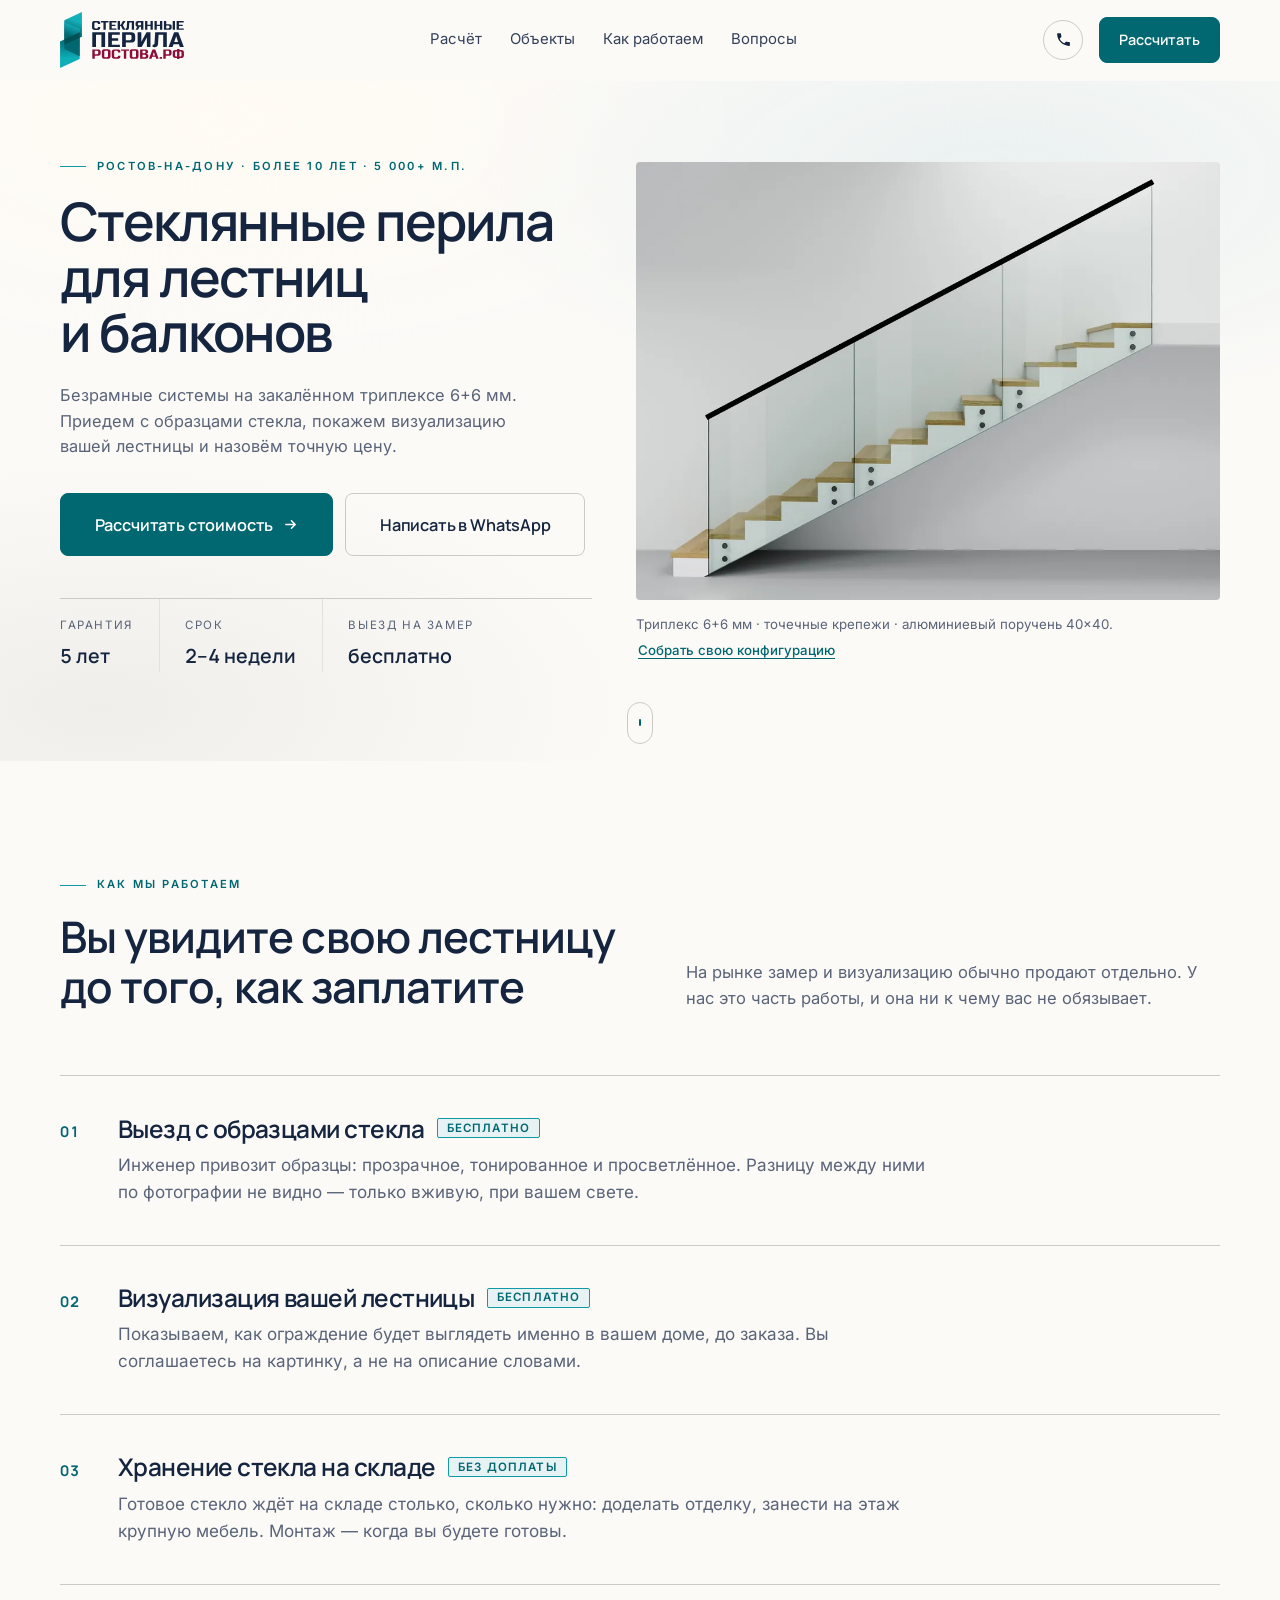
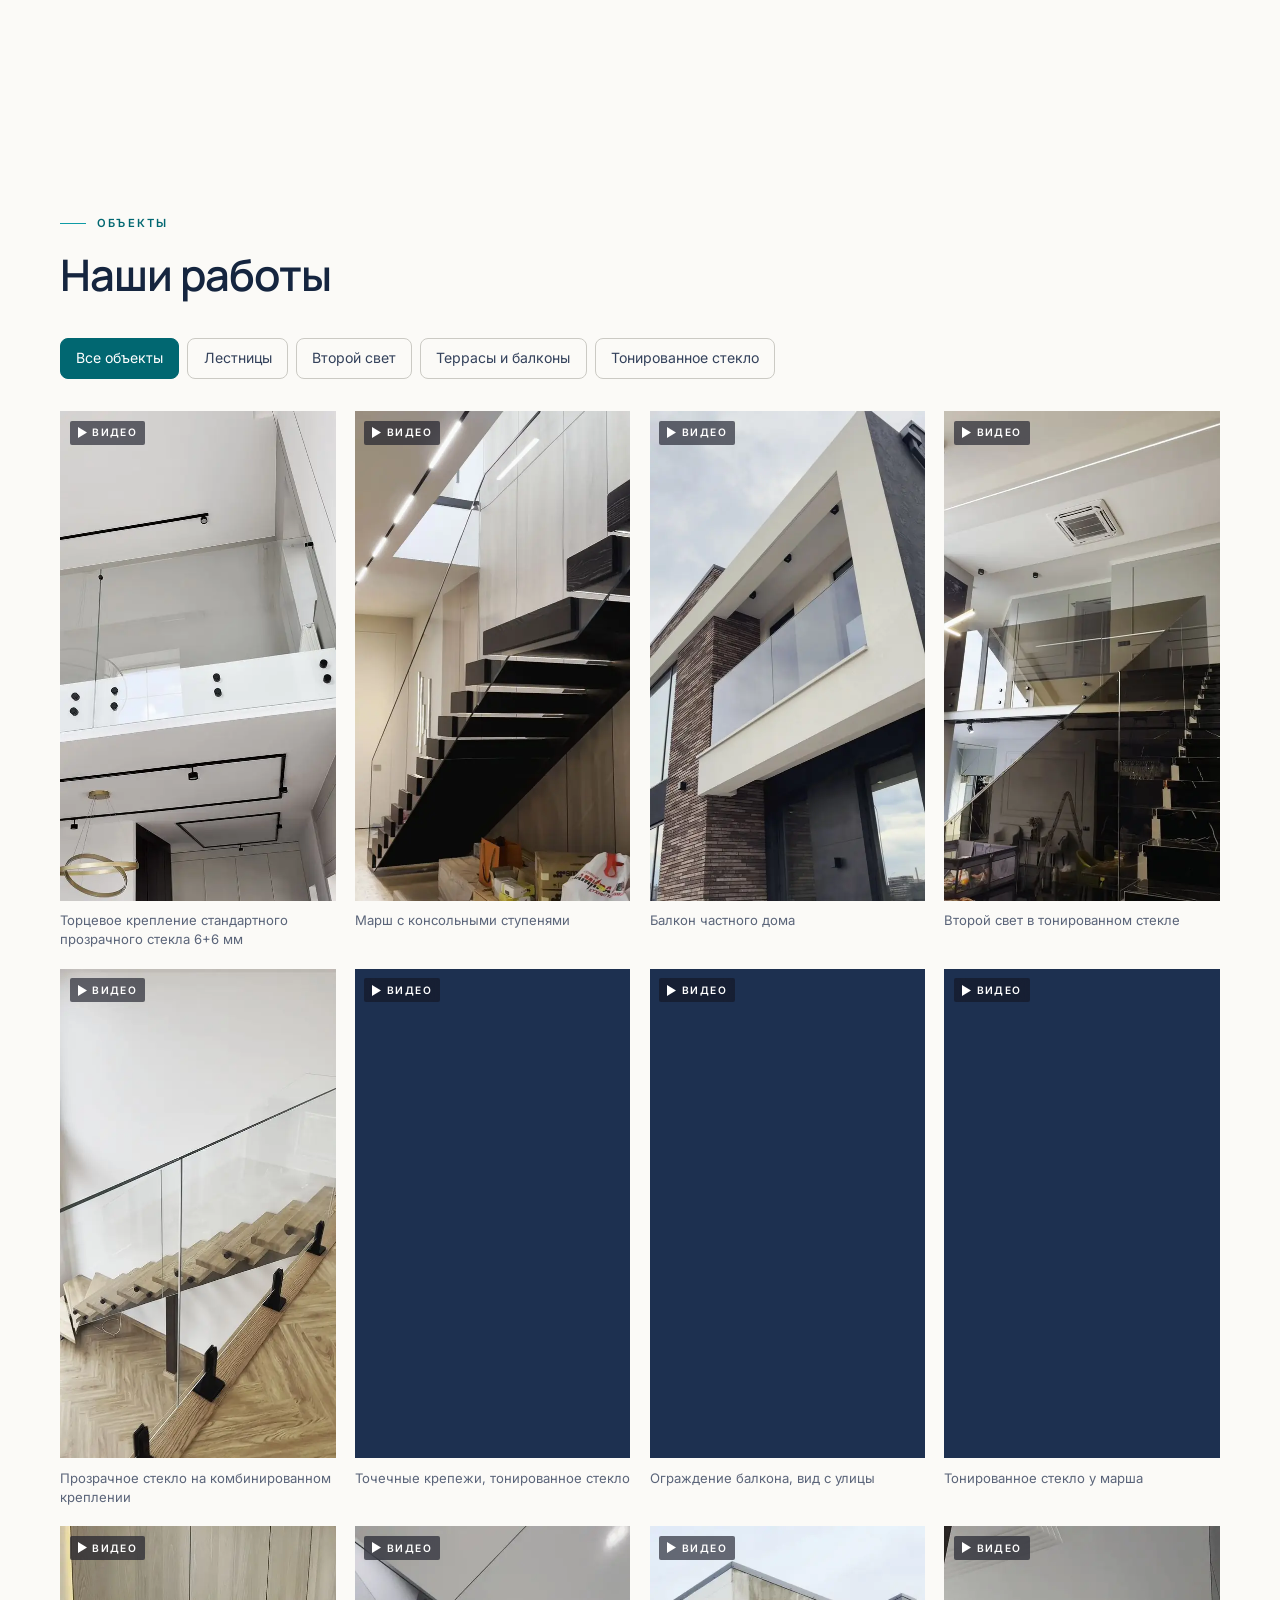
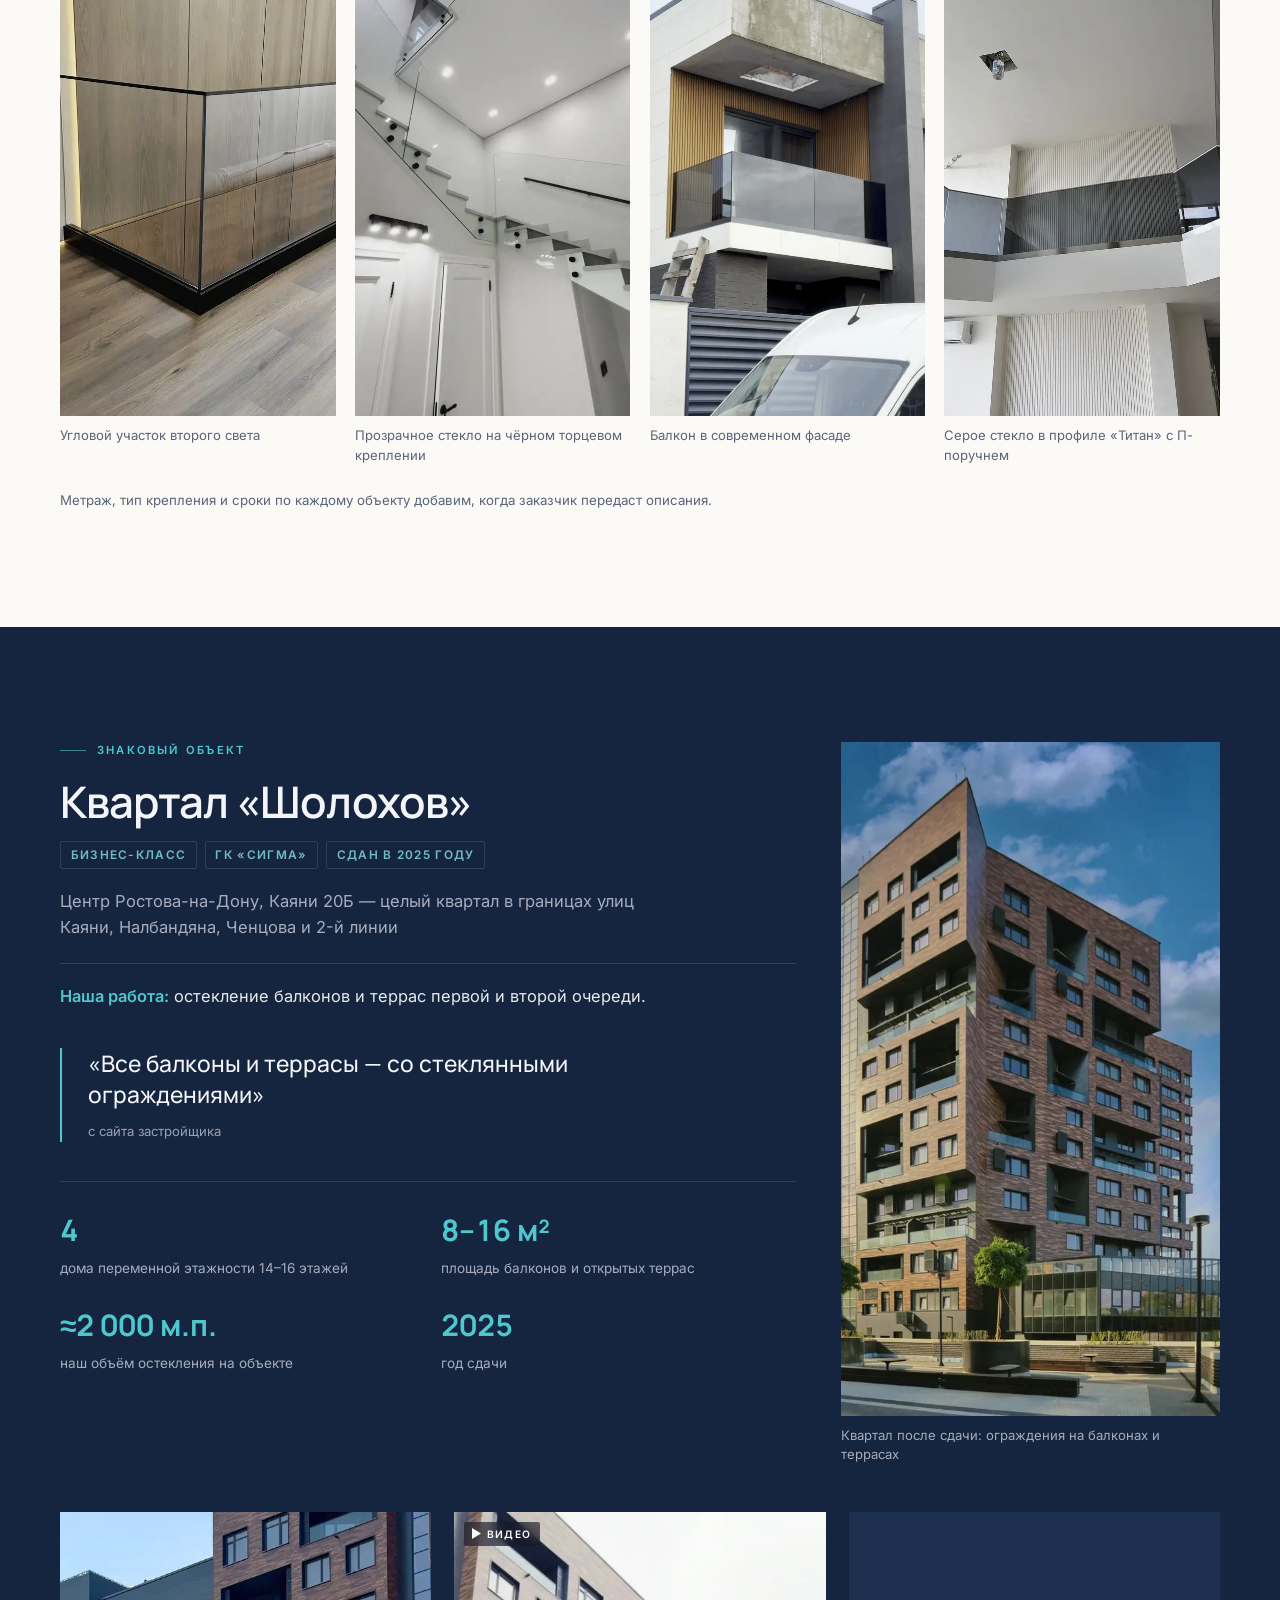
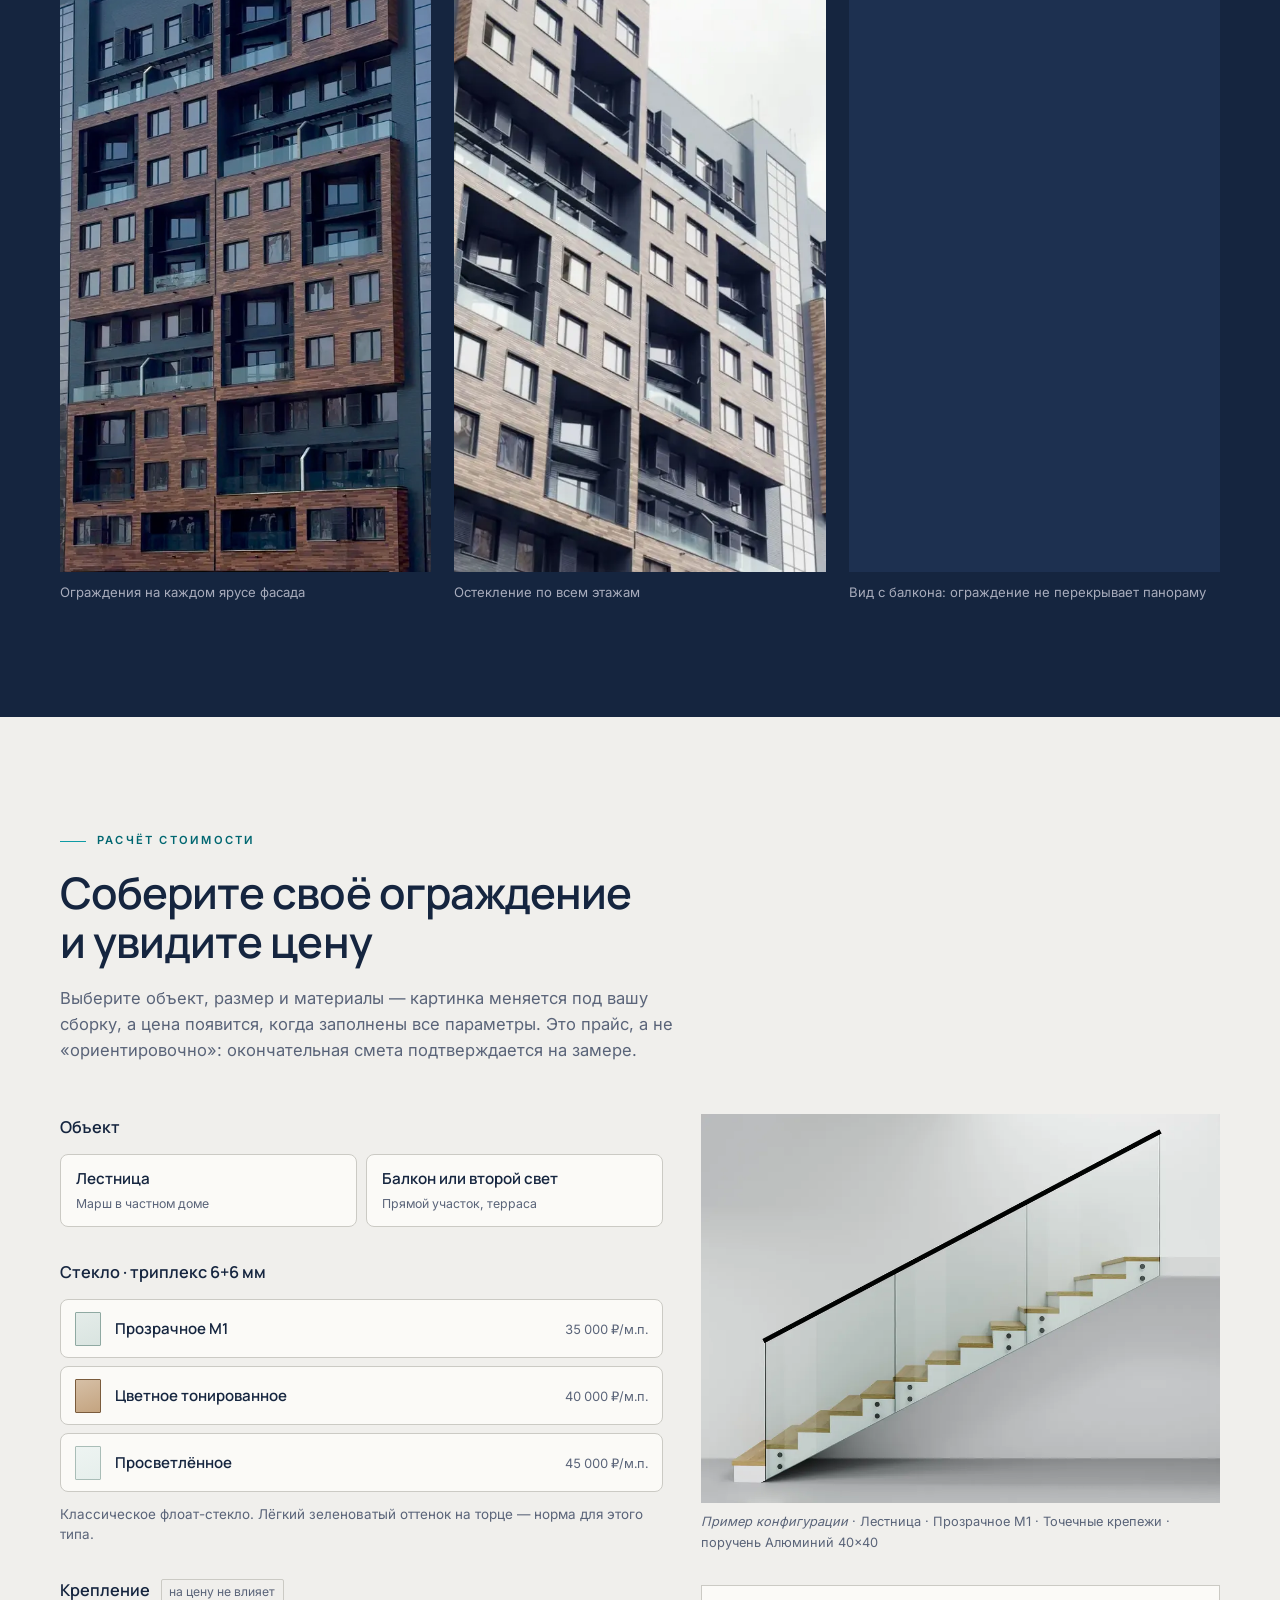
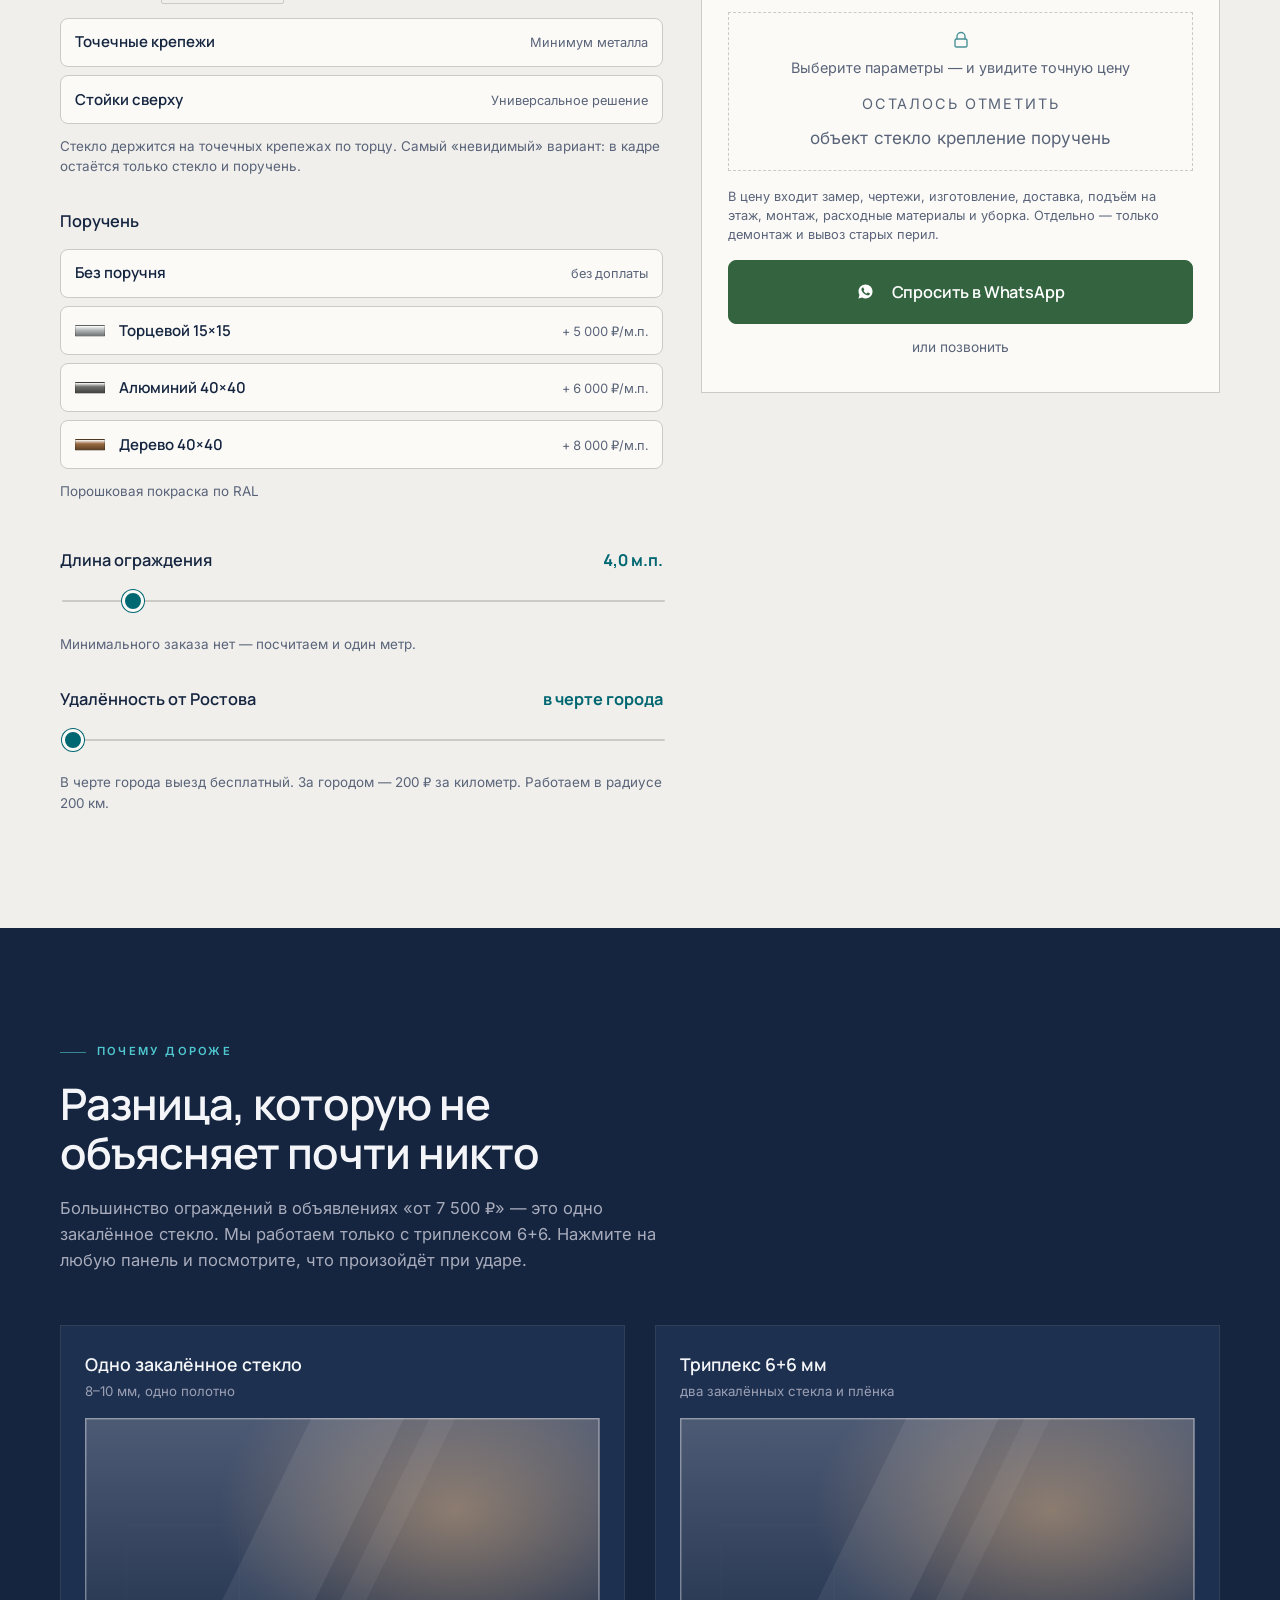
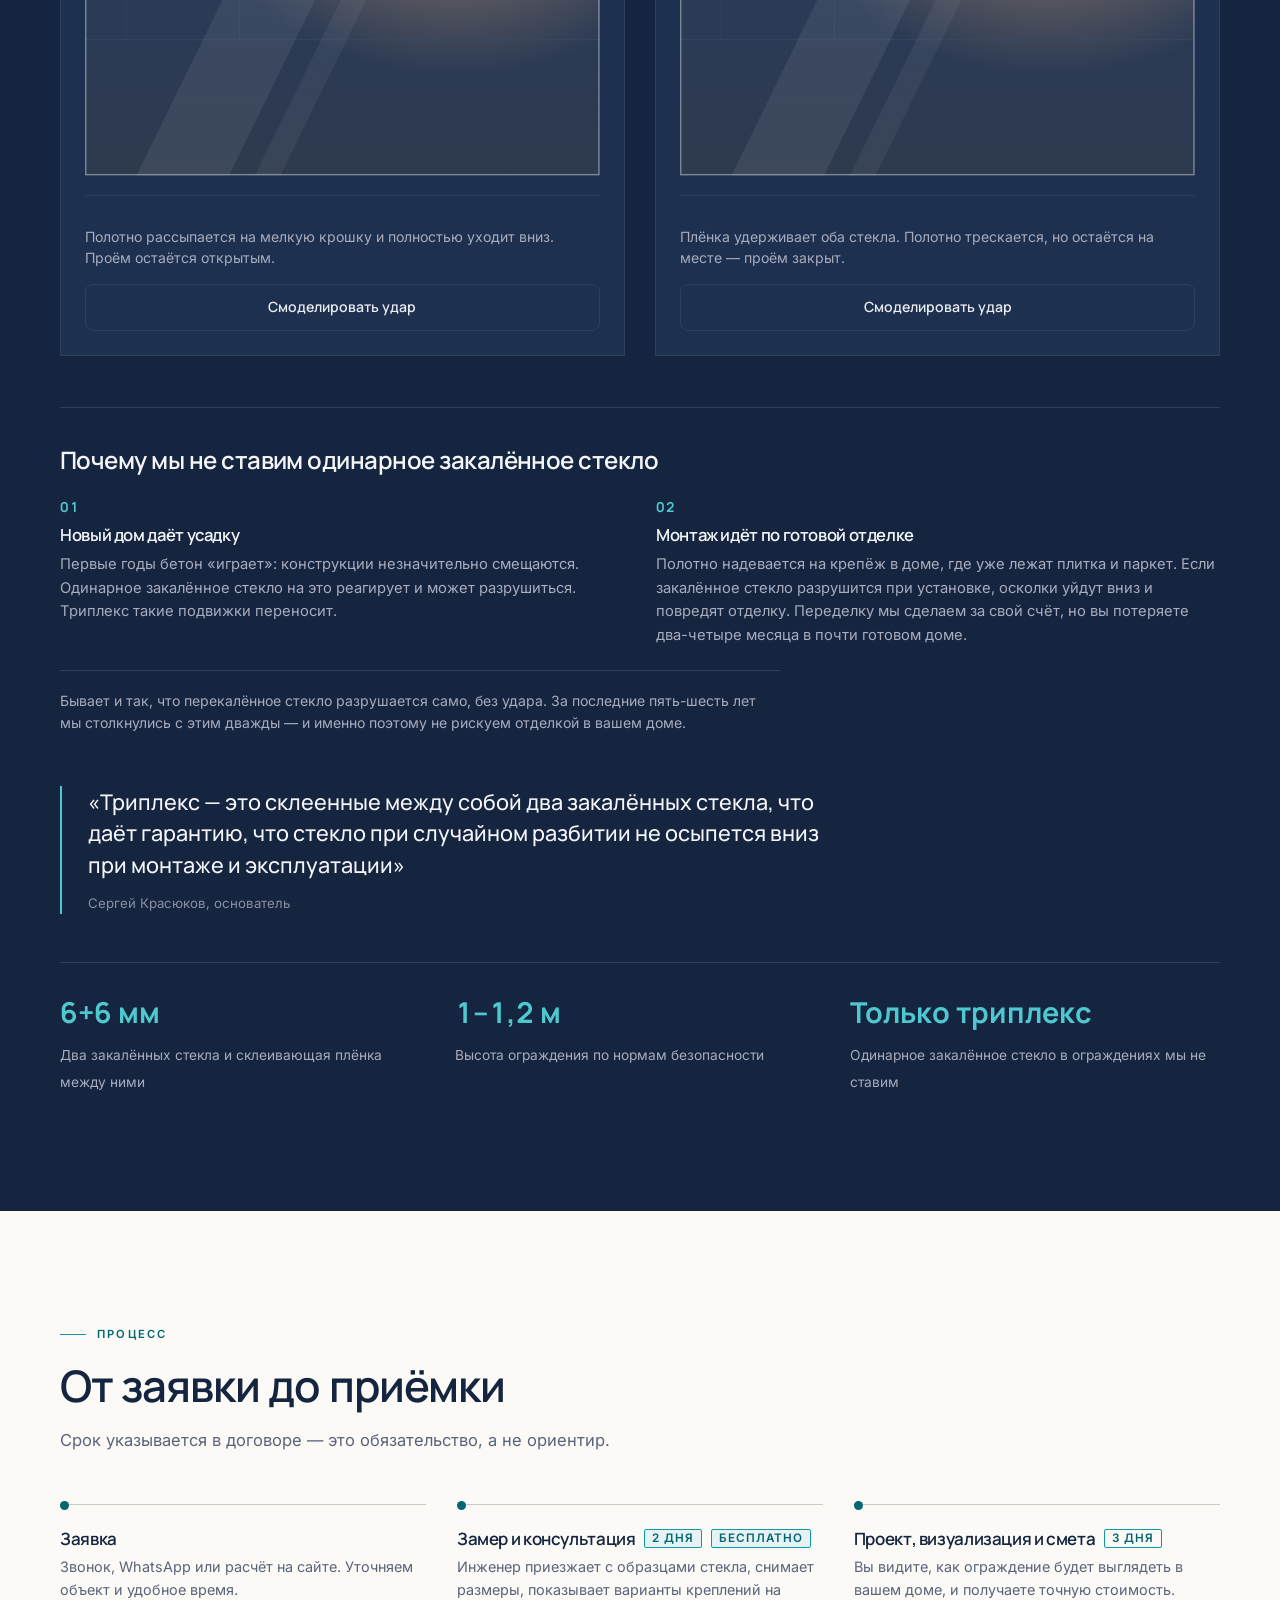
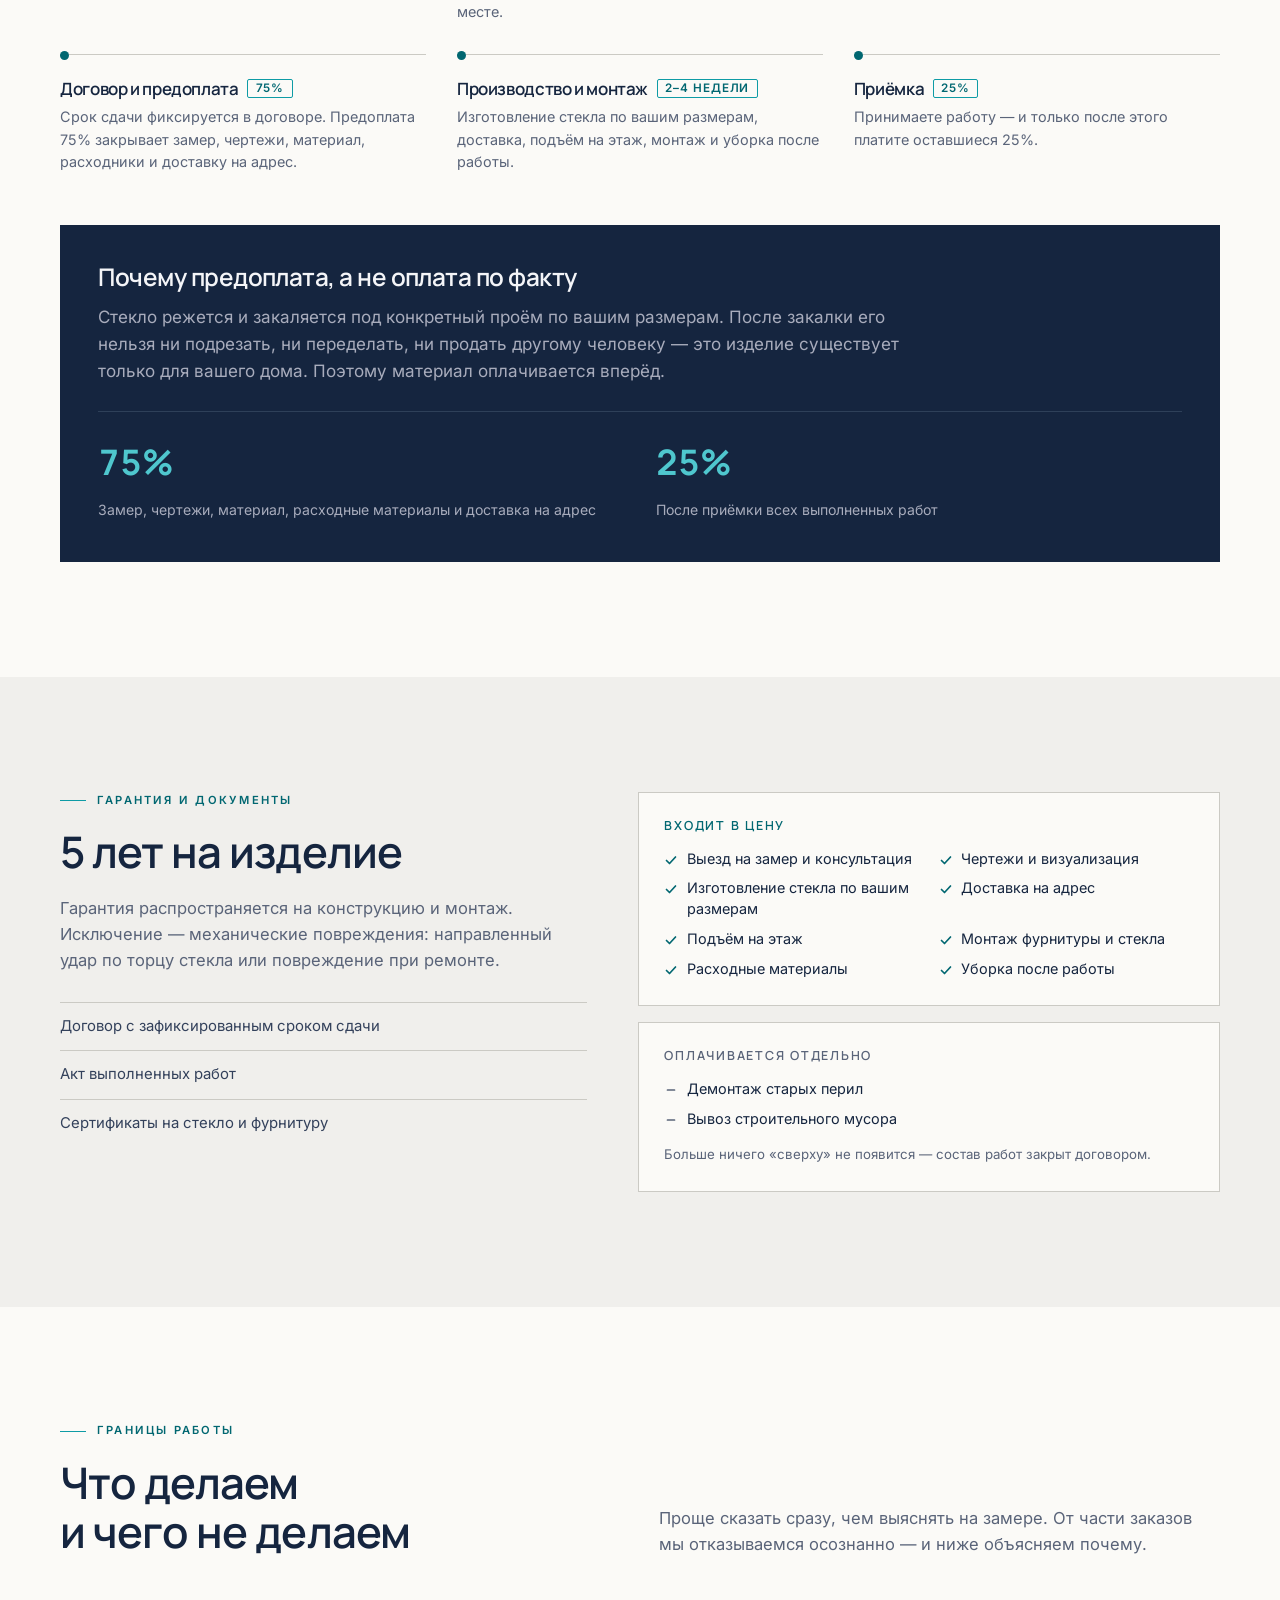
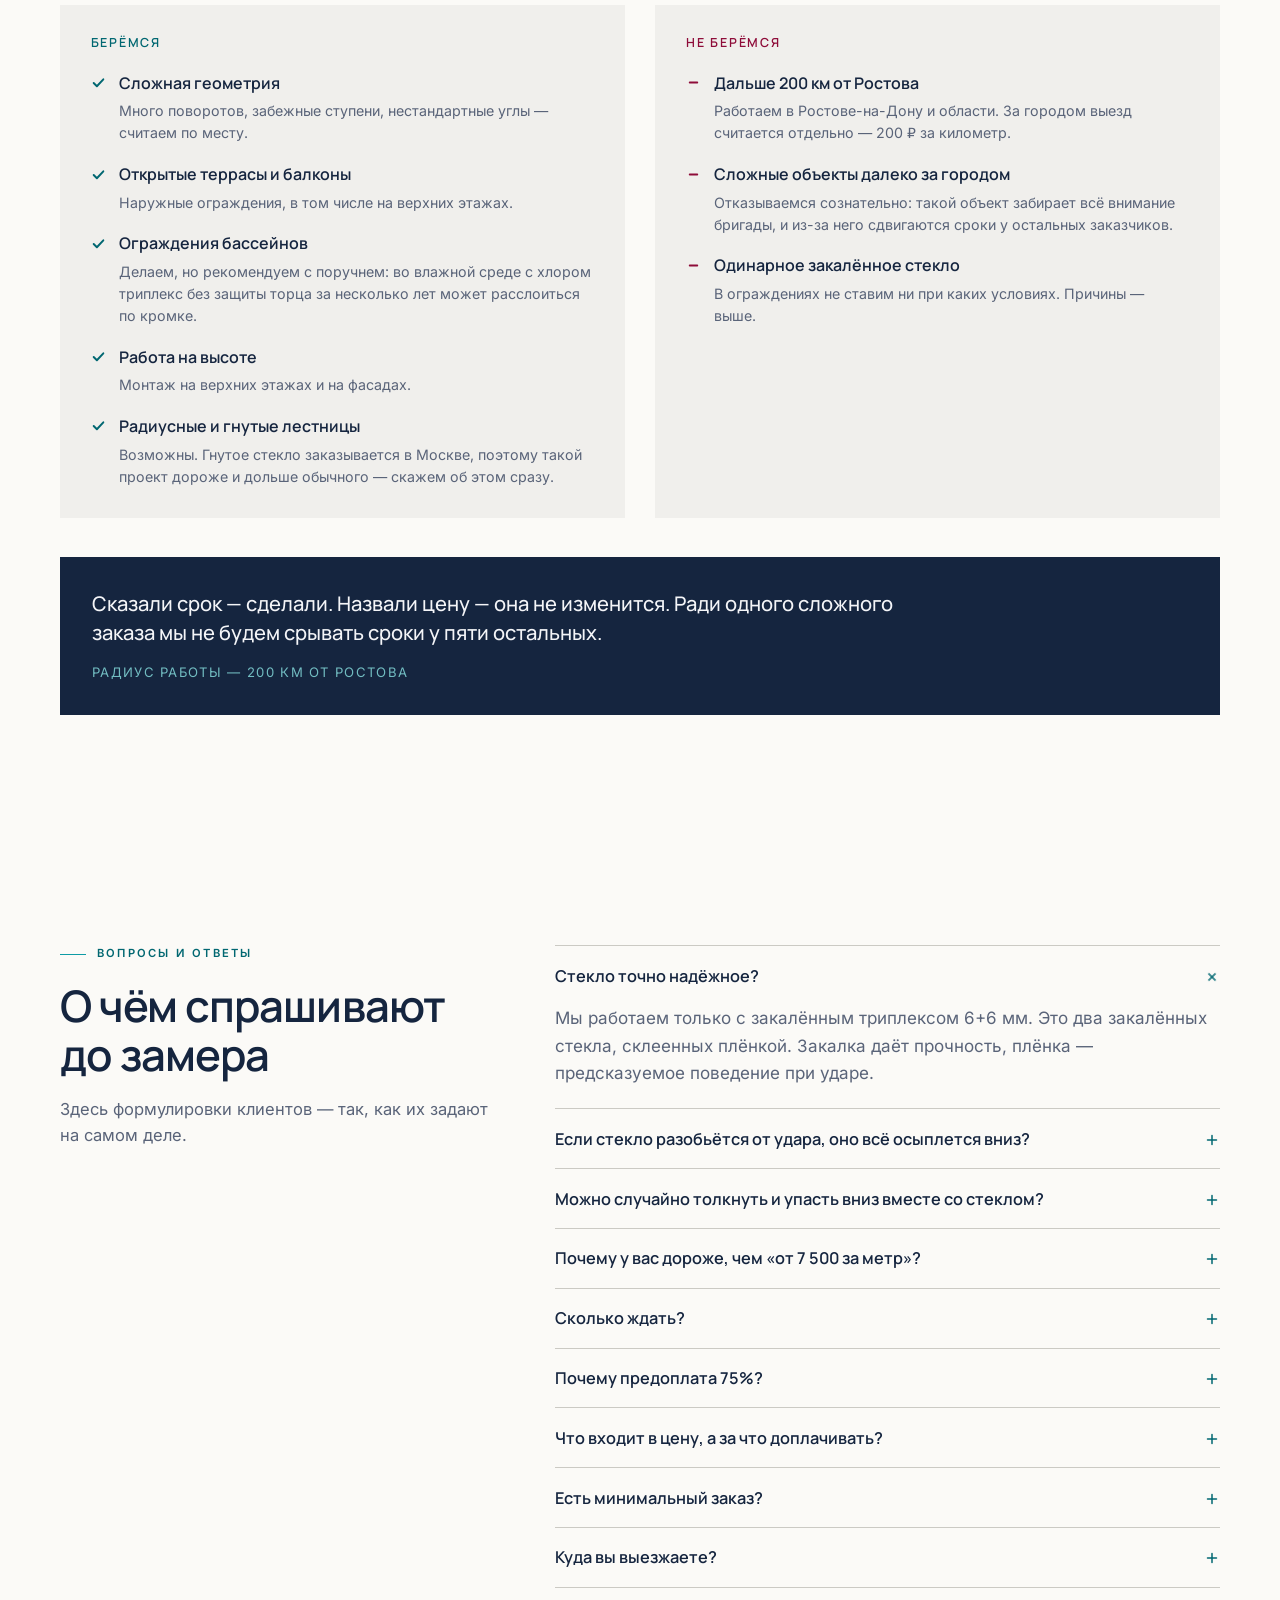
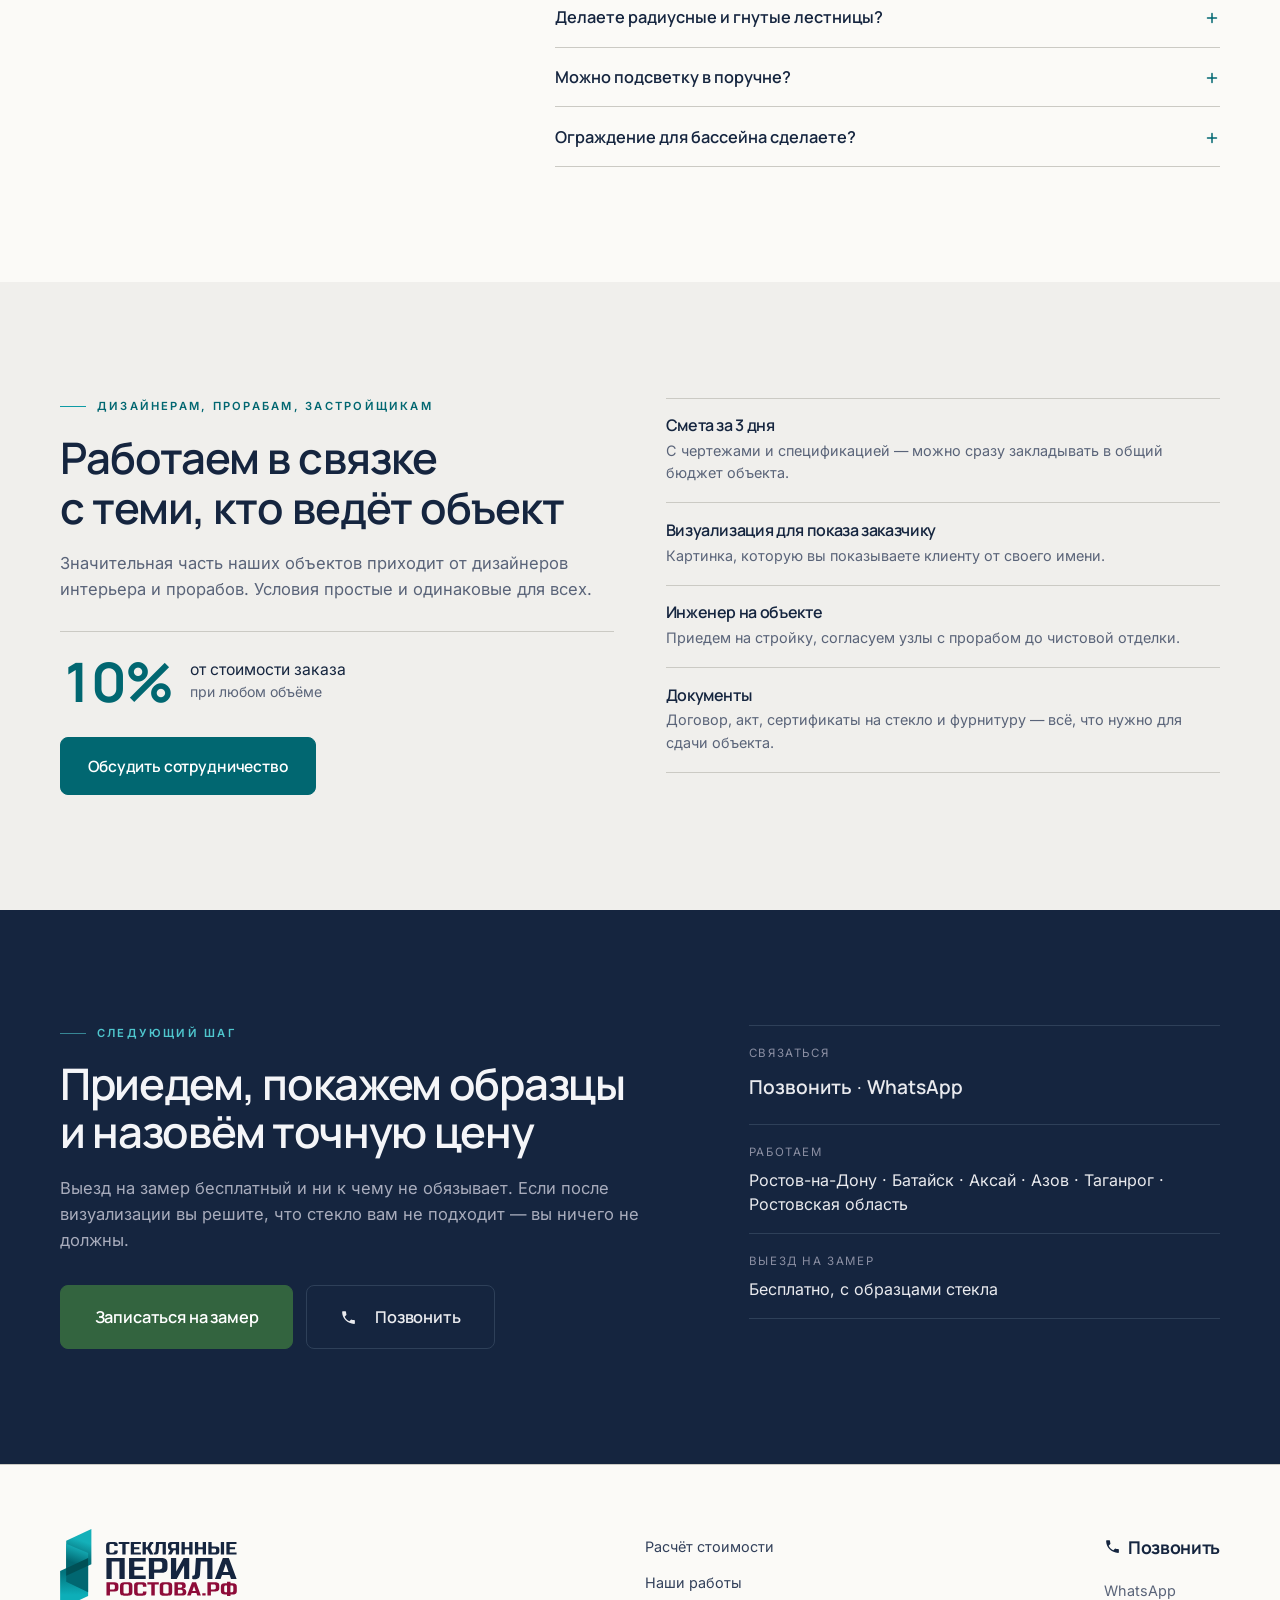
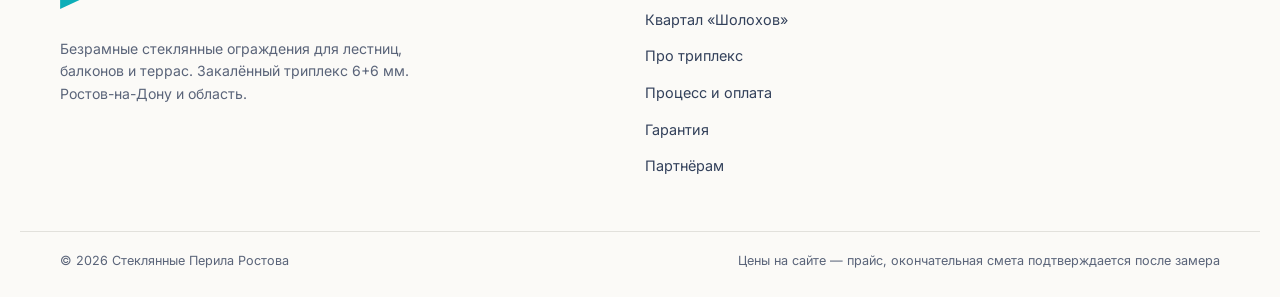
==== commit 46785b35: "Правки Сергея: порядок разделов, иконки звонка, подписи работ, фикс ленты и якоря" ====
--- a/index.html
+++ b/index.html
@@ -1,104 +1,2 @@
 <!DOCTYPE html><html lang="ru"><head><meta charset="utf-8"><meta name="robots" content="noindex, nofollow" />
-  <meta name="viewport" content="width=device-width, initial-scale=1"><title>Стеклянные перила для лестниц и балконов в Ростове-на-Дону</title><meta name="description" content="Безрамные стеклянные ограждения на закалённом триплексе 6+6. Гарантия 5 лет, срок в договоре, 2–4 недели. Бесплатный выезд с образцами и визуализация. Расчёт стоимости онлайн."><link rel="canonical" href="https://steklo-perila-rostov.ru/"><meta property="og:type" content="website"><meta property="og:title" content="Стеклянные перила для лестниц и балконов в Ростове-на-Дону"><meta property="og:description" content="Безрамные стеклянные ограждения на закалённом триплексе 6+6. Гарантия 5 лет, срок в договоре, 2–4 недели. Бесплатный выезд с образцами и визуализация. Расчёт стоимости онлайн."><meta property="og:locale" content="ru_RU"><meta name="theme-color" content="#FBFAF7"><link rel="preload" as="font" type="font/woff2" crossorigin href="fonts/manrope-cyrillic-wght-normal.woff2"><link rel="preload" as="font" type="font/woff2" crossorigin href="fonts/inter-cyrillic-wght-normal.woff2"><link rel="icon" href="favicon.svg" type="image/svg+xml"><link rel="apple-touch-icon" href="apple-touch-icon.png"><script type="application/ld+json">{"@context":"https://schema.org","@graph":[{"@type":"LocalBusiness","@id":"https://steklo-perila-rostov.ru/#business","name":"Стеклянные Перила Ростова","description":"Безрамные стеклянные ограждения на закалённом триплексе 6+6. Гарантия 5 лет, срок в договоре, 2–4 недели. Бесплатный выезд с образцами и визуализация. Расчёт стоимости онлайн.","telephone":"+79895053000","areaServed":{"@type":"AdministrativeArea","name":"Ростовская область"},"address":{"@type":"PostalAddress","addressLocality":"Ростов-на-Дону","addressCountry":"RU"},"priceRange":"35000–53000 ₽ за пог. м","url":"https://steklo-perila-rostov.ru/"},{"@type":"Product","name":"Безрамное стеклянное ограждение на триплексе 6+6","description":"Стеклянные перила для лестниц, балконов и террас. Закалённый триплекс 6+6 мм, высота 1–1,2 м.","brand":{"@type":"Brand","name":"Стеклянные Перила Ростова"},"offers":{"@type":"AggregateOffer","priceCurrency":"RUB","lowPrice":35000,"highPrice":53000,"offerCount":3,"unitText":"погонный метр"}}]}</script><link rel="stylesheet" href="assets/style.css"></head><body><a href="#main" class="skip">К содержанию</a><header class="hd" id="hd" data-astro-cid-nen7h5rs><div class="hd__in wrap" data-astro-cid-nen7h5rs><a href="#top" class="logo" aria-label="Стеклянные Перила Ростова.рф — наверх" data-astro-cid-f7espo7c><img class="logo__mark" src="brand/emblem.svg" alt="" aria-hidden="true" width="22" height="56" data-astro-cid-f7espo7c><img class="logo__word" src="brand/wordmark.svg" alt="Стеклянные Перила Ростова.рф" width="92" height="38" data-astro-cid-f7espo7c></a><nav class="hd__nav" aria-label="Основная навигация" data-astro-cid-nen7h5rs><a href="#calc" data-astro-cid-nen7h5rs>Расчёт</a><a href="#works" data-astro-cid-nen7h5rs>Объекты</a><a href="#mounts" data-astro-cid-nen7h5rs>Системы</a><a href="#process" data-astro-cid-nen7h5rs>Как работаем</a><a href="#faq" data-astro-cid-nen7h5rs>Вопросы</a></nav><div class="hd__act" data-astro-cid-nen7h5rs><a class="hd__tel" href="tel:+79895053000" data-astro-cid-nen7h5rs>+7 989 505-3000</a><a class="btn hd__cta" href="#calc" data-astro-cid-nen7h5rs>Рассчитать</a><button class="hd__burger" type="button" aria-expanded="false" aria-controls="mnav" aria-label="Открыть меню" data-astro-cid-nen7h5rs><span data-astro-cid-nen7h5rs></span><span data-astro-cid-nen7h5rs></span></button></div></div><div class="mnav" id="mnav" hidden data-astro-cid-nen7h5rs><nav aria-label="Мобильная навигация" data-astro-cid-nen7h5rs><a href="#calc" data-astro-cid-nen7h5rs>Расчёт</a><a href="#works" data-astro-cid-nen7h5rs>Объекты</a><a href="#mounts" data-astro-cid-nen7h5rs>Системы</a><a href="#process" data-astro-cid-nen7h5rs>Как работаем</a><a href="#faq" data-astro-cid-nen7h5rs>Вопросы</a></nav><div class="mnav__foot" data-astro-cid-nen7h5rs><a class="btn btn--lg" href="tel:+79895053000" data-astro-cid-nen7h5rs>+7 989 505-3000</a><a class="btn btn--ghost btn--lg" href="https://wa.me/79895053000" target="_blank" rel="noopener" data-astro-cid-nen7h5rs>WhatsApp</a></div></div></header><script type="module">var e=document.getElementById(`hd`),t=e.querySelector(`.hd__burger`),n=document.getElementById(`mnav`),r=()=>e.setAttribute(`data-stuck`,window.scrollY>12?`1`:`0`);r(),window.addEventListener(`scroll`,r,{passive:!0}),t.addEventListener(`click`,()=>{let e=t.getAttribute(`aria-expanded`)===`true`;t.setAttribute(`aria-expanded`,String(!e)),t.setAttribute(`aria-label`,e?`Открыть меню`:`Закрыть меню`),n.hidden=e,document.body.style.overflow=e?``:`hidden`}),n.addEventListener(`click`,e=>{e.target.tagName===`A`&&(t.setAttribute(`aria-expanded`,`false`),n.hidden=!0,document.body.style.overflow=``)});</script><main id="main"><section class="hero" id="top" data-astro-cid-ge2uvauf><div class="hero__glow" aria-hidden="true" data-astro-cid-ge2uvauf></div><div class="wrap hero__in" data-astro-cid-ge2uvauf><div class="hero__copy" data-astro-cid-ge2uvauf><p class="kicker rv" data-astro-cid-ge2uvauf>Ростов-на-Дону · более 10 лет · 5 000+ м.п.</p><h1 class="hero__h1 rv" data-d="60" data-astro-cid-ge2uvauf>Стеклянные перила<br data-astro-cid-ge2uvauf>для лестниц<br data-astro-cid-ge2uvauf>и&nbsp;балконов</h1><p class="hero__lead rv" data-d="140" data-astro-cid-ge2uvauf>Безрамные системы на закалённом триплексе 6+6&nbsp;мм. Приедем с образцами стекла, покажем визуализацию вашей лестницы и назовём точную цену.</p><div class="hero__cta rv" data-d="220" data-astro-cid-ge2uvauf><a class="btn btn--lg" href="#calc" data-astro-cid-ge2uvauf>Рассчитать стоимость<svg width="15" height="15" viewBox="0 0 16 16" fill="none" aria-hidden="true" data-astro-cid-ge2uvauf><path d="M3 8h10M9 4l4 4-4 4" stroke="currentColor" stroke-width="1.6" stroke-linecap="round" stroke-linejoin="round" data-astro-cid-ge2uvauf></path></svg></a><a class="btn btn--ghost btn--lg" href="https://wa.me/79895053000?text=%D0%97%D0%B4%D1%80%D0%B0%D0%B2%D1%81%D1%82%D0%B2%D1%83%D0%B9%D1%82%D0%B5!%20%D0%A5%D0%BE%D1%87%D1%83%20%D0%BF%D1%80%D0%BE%D0%BA%D0%BE%D0%BD%D1%81%D1%83%D0%BB%D1%8C%D1%82%D0%B8%D1%80%D0%BE%D0%B2%D0%B0%D1%82%D1%8C%D1%81%D1%8F%20%D0%BF%D0%BE%20%D1%81%D1%82%D0%B5%D0%BA%D0%BB%D1%8F%D0%BD%D0%BD%D1%8B%D0%BC%20%D0%BF%D0%B5%D1%80%D0%B8%D0%BB%D0%B0%D0%BC." target="_blank" rel="noopener" data-astro-cid-ge2uvauf>Написать в WhatsApp</a></div><dl class="hero__facts rv" data-d="300" data-astro-cid-ge2uvauf><div data-astro-cid-ge2uvauf><dt data-astro-cid-ge2uvauf>Гарантия</dt><dd class="num" data-astro-cid-ge2uvauf>5 лет</dd></div><div data-astro-cid-ge2uvauf><dt data-astro-cid-ge2uvauf>Срок</dt><dd class="num" data-astro-cid-ge2uvauf>2–4 недели</dd></div><div data-astro-cid-ge2uvauf><dt data-astro-cid-ge2uvauf>Выезд на замер</dt><dd data-astro-cid-ge2uvauf>бесплатно</dd></div></dl></div><figure class="hero__vis" data-railing data-astro-cid-ge2uvauf><div class="hero__svg" data-astro-cid-ge2uvauf><svg class="rl" viewBox="0 0 1000 640" width="1000" height="640" role="img"
-    aria-label="Схема стеклянного ограждения: марш лестницы, триплекс 6+6 на точечных крепежах, поручень из нержавеющей стали" xmlns="http://www.w3.org/2000/svg">
-    <defs>
-      <linearGradient id="rl-metal" x1="0" y1="0" x2="0" y2="1"><stop offset="0%" stop-color="#EDEFEF"/><stop offset="18%" stop-color="#C6CBCC"/><stop offset="42%" stop-color="#9EA5A6"/><stop offset="58%" stop-color="#B7BDBE"/><stop offset="82%" stop-color="#8E9596"/><stop offset="100%" stop-color="#D5D9DA"/></linearGradient>
-      <linearGradient id="rl-depth" x1="0" y1="0" x2="0" y2="1">
-        <stop offset="0%" stop-color="#FFFFFF" stop-opacity=".22"/>
-        <stop offset="55%" stop-color="#FFFFFF" stop-opacity="0"/>
-        <stop offset="100%" stop-color="#1A1917" stop-opacity=".10"/>
-      </linearGradient>
-      <radialGradient id="rl-floor" cx="50%" cy="50%" r="50%">
-        <stop offset="0%" stop-color="#1A1917" stop-opacity=".16"/>
-        <stop offset="100%" stop-color="#1A1917" stop-opacity="0"/>
-      </radialGradient>
-    </defs>
-    <ellipse cx="462" cy="602" rx="400" ry="15" fill="url(#rl-floor)"/>
-    <path d="M 60.0 572.0 L 112.0 572.0 L 112.0 530.8 L 199.5 530.8 L 199.5 489.5 L 287.0 489.5 L 287.0 448.3 L 374.5 448.3 L 374.5 407.0 L 462.0 407.0 L 462.0 365.8 L 549.5 365.8 L 549.5 324.5 L 637.0 324.5 L 637.0 283.3 L 724.5 283.3 L 724.5 242.0 L 812.0 242.0 L 864.0 242.0 L 864.0 272.0 L 812.0 272.0 L 724.5 272.0 L 724.5 313.3 L 637.0 313.3 L 637.0 354.5 L 549.5 354.5 L 549.5 395.8 L 462.0 395.8 L 462.0 437.0 L 374.5 437.0 L 374.5 478.3 L 287.0 478.3 L 287.0 519.5 L 199.5 519.5 L 199.5 560.8 L 112.0 560.8 L 112.0 602.0 L 60.0 602.0 Z" fill="var(--rl-struct)" opacity=".26"/>
-          <path d="M 60.0 572.0 L 112.0 572.0 L 112.0 530.8 L 199.5 530.8 L 199.5 489.5 L 287.0 489.5 L 287.0 448.3 L 374.5 448.3 L 374.5 407.0 L 462.0 407.0 L 462.0 365.8 L 549.5 365.8 L 549.5 324.5 L 637.0 324.5 L 637.0 283.3 L 724.5 283.3 L 724.5 242.0 L 812.0 242.0 L 864.0 242.0" stroke="var(--rl-struct)" stroke-width="2.4" fill="none"
-                stroke-linejoin="miter" stroke-linecap="square"/>
-    
-    <g class="rl-panel" style="--d:120ms" clip-path="url(#rl-clip-0)">
-    <clipPath id="rl-clip-0"><polygon points="112,556 336,450.4 336,250.39999999999998 112,356"/></clipPath>
-    <polygon points="112,556 336,450.4 336,250.39999999999998 112,356" fill="var(--rl-glass)" fill-opacity="var(--rl-alpha)"/>
-    <polygon points="112,556 336,450.4 336,250.39999999999998 112,356" fill="url(#rl-depth)"/>
-    <polygon points="143.36,556 170.24,556 200.24,356 173.36,356" fill="#FFFFFF" opacity=".22"/>
-    <polygon points="237.44,556 248.64,556 278.64,356 267.44,356" fill="#FFFFFF" opacity=".11"/>
-  </g>
-  <polygon class="rl-panel rl-edge" style="--d:120ms" points="112,556 336,450.4 336,250.39999999999998 112,356"
-    fill="none" stroke="var(--rl-edge)" stroke-width="1.6" stroke-opacity=".85"/>
-  <line class="rl-panel" style="--d:120ms" x1="112" y1="356" x2="336" y2="250.39999999999998"
-    stroke="var(--rl-edge)" stroke-width="2.6" stroke-opacity=".95"/><g class="rl-panel" style="--d:210ms" clip-path="url(#rl-clip-1)">
-    <clipPath id="rl-clip-1"><polygon points="350,443.8 574,338.20000000000005 574,138.20000000000005 350,243.8"/></clipPath>
-    <polygon points="350,443.8 574,338.20000000000005 574,138.20000000000005 350,243.8" fill="var(--rl-glass)" fill-opacity="var(--rl-alpha)"/>
-    <polygon points="350,443.8 574,338.20000000000005 574,138.20000000000005 350,243.8" fill="url(#rl-depth)"/>
-    <polygon points="381.36,443.8 408.24,443.8 438.24,243.8 411.36,243.8" fill="#FFFFFF" opacity=".22"/>
-    <polygon points="475.44,443.8 486.64,443.8 516.64,243.8 505.44,243.8" fill="#FFFFFF" opacity=".11"/>
-  </g>
-  <polygon class="rl-panel rl-edge" style="--d:210ms" points="350,443.8 574,338.20000000000005 574,138.20000000000005 350,243.8"
-    fill="none" stroke="var(--rl-edge)" stroke-width="1.6" stroke-opacity=".85"/>
-  <line class="rl-panel" style="--d:210ms" x1="350" y1="243.8" x2="574" y2="138.20000000000005"
-    stroke="var(--rl-edge)" stroke-width="2.6" stroke-opacity=".95"/><g class="rl-panel" style="--d:300ms" clip-path="url(#rl-clip-2)">
-    <clipPath id="rl-clip-2"><polygon points="588,331.6 812,226 812,26 588,131.60000000000002"/></clipPath>
-    <polygon points="588,331.6 812,226 812,26 588,131.60000000000002" fill="var(--rl-glass)" fill-opacity="var(--rl-alpha)"/>
-    <polygon points="588,331.6 812,226 812,26 588,131.60000000000002" fill="url(#rl-depth)"/>
-    <polygon points="619.36,331.6 646.24,331.6 676.24,131.60000000000002 649.36,131.60000000000002" fill="#FFFFFF" opacity=".22"/>
-    <polygon points="713.44,331.6 724.6400000000001,331.6 754.6400000000001,131.60000000000002 743.44,131.60000000000002" fill="#FFFFFF" opacity=".11"/>
-  </g>
-  <polygon class="rl-panel rl-edge" style="--d:300ms" points="588,331.6 812,226 812,26 588,131.60000000000002"
-    fill="none" stroke="var(--rl-edge)" stroke-width="1.6" stroke-opacity=".85"/>
-  <line class="rl-panel" style="--d:300ms" x1="588" y1="131.60000000000002" x2="812" y2="26"
-    stroke="var(--rl-edge)" stroke-width="2.6" stroke-opacity=".95"/>
-    <g class="rl-fix" style="--d:420ms">
-          <rect x="141.08" y="531.048" width="18" height="15" rx="2.5" fill="url(#rl-metal)"/>
-          <rect x="141.08" y="531.048" width="18" height="15" rx="2.5" fill="none" stroke="#000" stroke-opacity=".16"/>
-          <rect x="146.58" y="545.048" width="7" height="12" fill="url(#rl-metal)"/>
-        </g><g class="rl-fix" style="--d:420ms">
-          <rect x="288.91999999999996" y="461.35200000000003" width="18" height="15" rx="2.5" fill="url(#rl-metal)"/>
-          <rect x="288.91999999999996" y="461.35200000000003" width="18" height="15" rx="2.5" fill="none" stroke="#000" stroke-opacity=".16"/>
-          <rect x="294.41999999999996" y="475.35200000000003" width="7" height="12" fill="url(#rl-metal)"/>
-        </g><g class="rl-fix" style="--d:480ms">
-          <rect x="379.08" y="418.848" width="18" height="15" rx="2.5" fill="url(#rl-metal)"/>
-          <rect x="379.08" y="418.848" width="18" height="15" rx="2.5" fill="none" stroke="#000" stroke-opacity=".16"/>
-          <rect x="384.58" y="432.848" width="7" height="12" fill="url(#rl-metal)"/>
-        </g><g class="rl-fix" style="--d:480ms">
-          <rect x="526.92" y="349.15200000000004" width="18" height="15" rx="2.5" fill="url(#rl-metal)"/>
-          <rect x="526.92" y="349.15200000000004" width="18" height="15" rx="2.5" fill="none" stroke="#000" stroke-opacity=".16"/>
-          <rect x="532.42" y="363.15200000000004" width="7" height="12" fill="url(#rl-metal)"/>
-        </g><g class="rl-fix" style="--d:540ms">
-          <rect x="617.08" y="306.648" width="18" height="15" rx="2.5" fill="url(#rl-metal)"/>
-          <rect x="617.08" y="306.648" width="18" height="15" rx="2.5" fill="none" stroke="#000" stroke-opacity=".16"/>
-          <rect x="622.58" y="320.648" width="7" height="12" fill="url(#rl-metal)"/>
-        </g><g class="rl-fix" style="--d:540ms">
-          <rect x="764.92" y="236.95200000000006" width="18" height="15" rx="2.5" fill="url(#rl-metal)"/>
-          <rect x="764.92" y="236.95200000000006" width="18" height="15" rx="2.5" fill="none" stroke="#000" stroke-opacity=".16"/>
-          <rect x="770.42" y="250.95200000000006" width="7" height="12" fill="url(#rl-metal)"/>
-        </g>
-    <g class="rl-rail-g">
-    <polygon points="96,363.54285714285714 828,18.457142857142856 828,1.4571428571428555 96,346.54285714285714" fill="url(#rl-metal)"/>
-    <polygon points="96,348.14285714285717 828,3.0571428571428556 828,4.857142857142856 96,349.9428571428571" fill="#FFFFFF" opacity=".5"/>
-    <line x1="96" y1="363.54285714285714" x2="828" y2="18.457142857142856" stroke="#000" stroke-opacity=".22" stroke-width="1"/>
-  </g>
-  </svg></div><figcaption data-astro-cid-ge2uvauf>Триплекс 6+6&nbsp;мм · точечные крепежи · поручень из нержавеющей стали.<button type="button" class="hero__link" data-jump data-astro-cid-ge2uvauf>Собрать свою конфигурацию</button></figcaption></figure></div><a class="hero__scroll" href="#offer" aria-label="Дальше, к описанию услуги" data-astro-cid-ge2uvauf><span data-astro-cid-ge2uvauf></span></a></section><script type="module">document.querySelector(`[data-jump]`)?.addEventListener(`click`,()=>{document.getElementById(`calc`)?.scrollIntoView({behavior:`smooth`,block:`start`})});</script><section class="section offer" id="offer" data-astro-cid-ukhclrpq><div class="wrap" data-astro-cid-ukhclrpq><div class="offer__top" data-astro-cid-ukhclrpq><div data-astro-cid-ukhclrpq><p class="kicker rv" data-astro-cid-ukhclrpq>Как мы работаем</p><h2 class="h2 rv" data-d="60" data-astro-cid-ukhclrpq>Вы увидите свою лестницу<br data-astro-cid-ukhclrpq>до того, как заплатите</h2></div><p class="lead rv" data-d="120" data-astro-cid-ukhclrpq>На рынке замер и визуализацию обычно продают отдельно. У нас это часть работы, и она ни к чему вас не обязывает.</p></div><ol class="offer__list" data-astro-cid-ukhclrpq><li class="offer__item rv" data-d="140" data-astro-cid-ukhclrpq><span class="offer__n num" data-astro-cid-ukhclrpq>01</span><div class="offer__body" data-astro-cid-ukhclrpq><h3 class="h3" data-astro-cid-ukhclrpq>Выезд с образцами стекла<span class="offer__tag" data-astro-cid-ukhclrpq>бесплатно</span></h3><p data-astro-cid-ukhclrpq>Инженер привозит образцы: прозрачное, тонированное и просветлённое. Разницу между ними по фотографии не видно — только вживую, при вашем свете.</p></div></li><li class="offer__item rv" data-d="220" data-astro-cid-ukhclrpq><span class="offer__n num" data-astro-cid-ukhclrpq>02</span><div class="offer__body" data-astro-cid-ukhclrpq><h3 class="h3" data-astro-cid-ukhclrpq>Визуализация вашей лестницы<span class="offer__tag" data-astro-cid-ukhclrpq>бесплатно</span></h3><p data-astro-cid-ukhclrpq>Показываем, как ограждение будет выглядеть именно в вашем доме, до заказа. Вы соглашаетесь на картинку, а не на описание словами.</p></div></li><li class="offer__item rv" data-d="300" data-astro-cid-ukhclrpq><span class="offer__n num" data-astro-cid-ukhclrpq>03</span><div class="offer__body" data-astro-cid-ukhclrpq><h3 class="h3" data-astro-cid-ukhclrpq>Хранение стекла на складе<span class="offer__tag" data-astro-cid-ukhclrpq>без доплаты</span></h3><p data-astro-cid-ukhclrpq>Готовое стекло ждёт на складе столько, сколько нужно: доделать отделку, занести на этаж крупную мебель. Монтаж — когда вы будете готовы.</p></div></li></ol></div></section><section class="section section--deep lm" id="landmark" data-astro-cid-d2r64y6e><div class="wrap" data-astro-cid-d2r64y6e><div class="lm__top" data-astro-cid-d2r64y6e><div class="lm__copy" data-astro-cid-d2r64y6e><p class="kicker rv" data-astro-cid-d2r64y6e>Знаковый объект</p><h2 class="h2 rv" data-d="60" data-astro-cid-d2r64y6e>Квартал «Шолохов»</h2><p class="lm__meta rv" data-d="100" data-astro-cid-d2r64y6e><span data-astro-cid-d2r64y6e>Бизнес-класс</span><span data-astro-cid-d2r64y6e>ГК «Сигма»</span><span data-astro-cid-d2r64y6e>Сдан в 2025 году</span></p><p class="lead rv" data-d="140" data-astro-cid-d2r64y6e>Центр Ростова-на-Дону, Каяни 20Б — целый квартал в границах улиц Каяни, Налбандяна, Ченцова и 2-й линии</p><p class="lm__role rv" data-d="180" data-astro-cid-d2r64y6e><b data-astro-cid-d2r64y6e>Наша работа:</b> остекление балконов и террас первой и второй очереди.</p><blockquote class="lm__quote rv" data-d="220" data-astro-cid-d2r64y6e><p data-astro-cid-d2r64y6e>«Все балконы и террасы — со стеклянными ограждениями»</p><cite data-astro-cid-d2r64y6e>с сайта застройщика</cite></blockquote><dl class="lm__facts rv" data-d="240" data-astro-cid-d2r64y6e><div data-astro-cid-d2r64y6e><dt class="num" data-astro-cid-d2r64y6e>4</dt><dd data-astro-cid-d2r64y6e>дома переменной этажности 14–16 этажей</dd></div><div data-astro-cid-d2r64y6e><dt class="num" data-astro-cid-d2r64y6e>8–16 м²</dt><dd data-astro-cid-d2r64y6e>площадь балконов и открытых террас</dd></div><div data-astro-cid-d2r64y6e><dt class="num" data-astro-cid-d2r64y6e>≈2 000 м.п.</dt><dd data-astro-cid-d2r64y6e>наш объём остекления на объекте</dd></div><div data-astro-cid-d2r64y6e><dt class="num" data-astro-cid-d2r64y6e>2025</dt><dd data-astro-cid-d2r64y6e>год сдачи</dd></div></dl></div><div class="lm__hero rv" data-d="160" data-astro-cid-d2r64y6e><figure class="md" data-astro-cid-kg7vladn><div class="md__box" data-astro-cid-kg7vladn><picture data-astro-cid-kg7vladn><source type="image/webp" srcset="works/sholokhov-quarter@0.5.webp 550w, works/sholokhov-quarter.webp 1100w" sizes="(max-width:440px) 92vw, (max-width:760px) 46vw, (max-width:1040px) 30vw, 23vw" data-astro-cid-kg7vladn><img src="works/sholokhov-quarter.jpg" srcset="works/sholokhov-quarter@0.5.jpg 550w, works/sholokhov-quarter.jpg 1100w" sizes="(max-width:440px) 92vw, (max-width:760px) 46vw, (max-width:1040px) 30vw, 23vw" alt="Корпус квартала «Шолохов»: кирпичный фасад, балконы и террасы со стеклянными ограждениями" width="1100" height="1956" loading="lazy" decoding="async" data-astro-cid-kg7vladn></picture></div><figcaption data-astro-cid-kg7vladn>Квартал после сдачи: ограждения на балконах и террасах</figcaption></figure><script type="module">var e=document.querySelectorAll(`video[data-src]`);if(e.length&&!window.matchMedia(`(prefers-reduced-motion: reduce)`).matches){let t=new IntersectionObserver(e=>{e.forEach(e=>{let t=e.target;e.isIntersecting?(t.src||(t.src=t.dataset.src,t.addEventListener(`playing`,()=>t.setAttribute(`data-on`,``),{once:!0})),t.play().catch(()=>{})):t.paused||t.pause()})},{rootMargin:`200px 0px`,threshold:.25});e.forEach(e=>t.observe(e))}</script></div></div><div class="lm__gal" data-astro-cid-d2r64y6e><div class="rv" data-d="120" data-astro-cid-d2r64y6e><figure class="md" data-astro-cid-kg7vladn><div class="md__box" data-astro-cid-kg7vladn><picture data-astro-cid-kg7vladn><source type="image/webp" srcset="works/sholokhov-facade-front@0.5.webp 550w, works/sholokhov-facade-front.webp 1100w" sizes="(max-width:440px) 92vw, (max-width:760px) 46vw, (max-width:1040px) 30vw, 23vw" data-astro-cid-kg7vladn><img src="works/sholokhov-facade-front.jpg" srcset="works/sholokhov-facade-front@0.5.jpg 550w, works/sholokhov-facade-front.jpg 1100w" sizes="(max-width:440px) 92vw, (max-width:760px) 46vw, (max-width:1040px) 30vw, 23vw" alt="Фасад корпуса: стеклянные ограждения балконов на каждом ярусе" width="1100" height="1956" loading="lazy" decoding="async" data-astro-cid-kg7vladn></picture></div><figcaption data-astro-cid-kg7vladn>Ограждения на каждом ярусе фасада</figcaption></figure></div><div class="rv" data-d="210" data-astro-cid-d2r64y6e><figure class="md md--video" data-astro-cid-kg7vladn><div class="md__box" data-astro-cid-kg7vladn><picture data-astro-cid-kg7vladn><source type="image/webp" srcset="works/sholokhov-facade-poster@0.5.webp 550w, works/sholokhov-facade-poster.webp 1100w" sizes="(max-width:440px) 92vw, (max-width:760px) 46vw, (max-width:1040px) 30vw, 23vw" data-astro-cid-kg7vladn><img src="works/sholokhov-facade-poster.jpg" srcset="works/sholokhov-facade-poster@0.5.jpg 550w, works/sholokhov-facade-poster.jpg 1100w" sizes="(max-width:440px) 92vw, (max-width:760px) 46vw, (max-width:1040px) 30vw, 23vw" alt="Фасад комплекса: стеклянные ограждения балконов по всем этажам" width="1100" height="1956" loading="lazy" decoding="async" data-astro-cid-kg7vladn></picture><video class="md__v" data-src="works/sholokhov-facade.mp4" muted loop playsinline preload="none" tabindex="-1" aria-hidden="true" data-astro-cid-kg7vladn></video><span class="md__badge" aria-hidden="true" data-astro-cid-kg7vladn><svg width="9" height="11" viewBox="0 0 9 11" fill="currentColor" data-astro-cid-kg7vladn><path d="M0 0l9 5.5L0 11z" data-astro-cid-kg7vladn></path></svg>видео</span></div><figcaption data-astro-cid-kg7vladn>Остекление по всем этажам</figcaption></figure></div><div class="rv" data-d="300" data-astro-cid-d2r64y6e><figure class="md" data-astro-cid-kg7vladn><div class="md__box" data-astro-cid-kg7vladn><picture data-astro-cid-kg7vladn><source type="image/webp" srcset="works/sholokhov-from-balcony@0.5.webp 550w, works/sholokhov-from-balcony.webp 1100w" sizes="(max-width:440px) 92vw, (max-width:760px) 46vw, (max-width:1040px) 30vw, 23vw" data-astro-cid-kg7vladn><img src="works/sholokhov-from-balcony.jpg" srcset="works/sholokhov-from-balcony@0.5.jpg 550w, works/sholokhov-from-balcony.jpg 1100w" sizes="(max-width:440px) 92vw, (max-width:760px) 46vw, (max-width:1040px) 30vw, 23vw" alt="Вид с балкона вдоль фасада: стеклянное ограждение на переднем плане, город за ним" width="1100" height="1956" loading="lazy" decoding="async" data-astro-cid-kg7vladn></picture></div><figcaption data-astro-cid-kg7vladn>Вид с балкона: ограждение не перекрывает панораму</figcaption></figure></div></div></div></section><section class="section wk" id="works" data-astro-cid-rcgqestb><div class="wrap" data-astro-cid-rcgqestb><header class="wk__head" data-astro-cid-rcgqestb><div data-astro-cid-rcgqestb><p class="kicker rv" data-astro-cid-rcgqestb>Объекты</p><h2 class="h2 rv" data-d="60" data-astro-cid-rcgqestb>Наши работы</h2></div></header><div class="wk__filters rv" data-d="140" role="group" aria-label="Фильтр объектов" data-astro-cid-rcgqestb><button type="button" class="wk__f" data-tag="all" aria-pressed="true" data-astro-cid-rcgqestb>Все объекты</button><button type="button" class="wk__f" data-tag="stairs" aria-pressed="false" data-astro-cid-rcgqestb>Лестницы</button><button type="button" class="wk__f" data-tag="void" aria-pressed="false" data-astro-cid-rcgqestb>Второй свет</button><button type="button" class="wk__f" data-tag="terrace" aria-pressed="false" data-astro-cid-rcgqestb>Террасы и балконы</button><button type="button" class="wk__f" data-tag="tinted" aria-pressed="false" data-astro-cid-rcgqestb>Тонированное стекло</button></div><div class="wk__grid" data-grid data-astro-cid-rcgqestb><div class="wk__cell rv" data-tags="void" data-d="100" data-astro-cid-rcgqestb><figure class="md md--video" data-astro-cid-kg7vladn><div class="md__box" data-astro-cid-kg7vladn><picture data-astro-cid-kg7vladn><source type="image/webp" srcset="works/void-1-poster@0.5.webp 550w, works/void-1-poster.webp 1100w" sizes="(max-width:440px) 92vw, (max-width:760px) 46vw, (max-width:1040px) 30vw, 23vw" data-astro-cid-kg7vladn><img src="works/void-1-poster.jpg" srcset="works/void-1-poster@0.5.jpg 550w, works/void-1-poster.jpg 1100w" sizes="(max-width:440px) 92vw, (max-width:760px) 46vw, (max-width:1040px) 30vw, 23vw" alt="Безрамное стеклянное ограждение антресоли второго света с тонким поручнем" width="1100" height="1956" loading="lazy" decoding="async" data-astro-cid-kg7vladn></picture><video class="md__v" data-src="works/void-1.mp4" muted loop playsinline preload="none" tabindex="-1" aria-hidden="true" data-astro-cid-kg7vladn></video><span class="md__badge" aria-hidden="true" data-astro-cid-kg7vladn><svg width="9" height="11" viewBox="0 0 9 11" fill="currentColor" data-astro-cid-kg7vladn><path d="M0 0l9 5.5L0 11z" data-astro-cid-kg7vladn></path></svg>видео</span></div><figcaption data-astro-cid-kg7vladn>Антресоль второго света</figcaption></figure></div><div class="wk__cell rv" data-tags="stairs" data-d="170" data-astro-cid-rcgqestb><figure class="md md--video" data-astro-cid-kg7vladn><div class="md__box" data-astro-cid-kg7vladn><picture data-astro-cid-kg7vladn><source type="image/webp" srcset="works/stairs-1-poster@0.5.webp 550w, works/stairs-1-poster.webp 1100w" sizes="(max-width:440px) 92vw, (max-width:760px) 46vw, (max-width:1040px) 30vw, 23vw" data-astro-cid-kg7vladn><img src="works/stairs-1-poster.jpg" srcset="works/stairs-1-poster@0.5.jpg 550w, works/stairs-1-poster.jpg 1100w" sizes="(max-width:440px) 92vw, (max-width:760px) 46vw, (max-width:1040px) 30vw, 23vw" alt="Лестница с консольными ступенями и стеклянным ограждением" width="1100" height="1956" loading="lazy" decoding="async" data-astro-cid-kg7vladn></picture><video class="md__v" data-src="works/stairs-1.mp4" muted loop playsinline preload="none" tabindex="-1" aria-hidden="true" data-astro-cid-kg7vladn></video><span class="md__badge" aria-hidden="true" data-astro-cid-kg7vladn><svg width="9" height="11" viewBox="0 0 9 11" fill="currentColor" data-astro-cid-kg7vladn><path d="M0 0l9 5.5L0 11z" data-astro-cid-kg7vladn></path></svg>видео</span></div><figcaption data-astro-cid-kg7vladn>Марш с консольными ступенями</figcaption></figure></div><div class="wk__cell rv" data-tags="terrace" data-d="240" data-astro-cid-rcgqestb><figure class="md md--video" data-astro-cid-kg7vladn><div class="md__box" data-astro-cid-kg7vladn><picture data-astro-cid-kg7vladn><source type="image/webp" srcset="works/terrace-1-poster@0.5.webp 550w, works/terrace-1-poster.webp 1100w" sizes="(max-width:440px) 92vw, (max-width:760px) 46vw, (max-width:1040px) 30vw, 23vw" data-astro-cid-kg7vladn><img src="works/terrace-1-poster.jpg" srcset="works/terrace-1-poster@0.5.jpg 550w, works/terrace-1-poster.jpg 1100w" sizes="(max-width:440px) 92vw, (max-width:760px) 46vw, (max-width:1040px) 30vw, 23vw" alt="Балкон частного дома со стеклянным ограждением" width="1100" height="1956" loading="lazy" decoding="async" data-astro-cid-kg7vladn></picture><video class="md__v" data-src="works/terrace-1.mp4" muted loop playsinline preload="none" tabindex="-1" aria-hidden="true" data-astro-cid-kg7vladn></video><span class="md__badge" aria-hidden="true" data-astro-cid-kg7vladn><svg width="9" height="11" viewBox="0 0 9 11" fill="currentColor" data-astro-cid-kg7vladn><path d="M0 0l9 5.5L0 11z" data-astro-cid-kg7vladn></path></svg>видео</span></div><figcaption data-astro-cid-kg7vladn>Балкон частного дома</figcaption></figure></div><div class="wk__cell rv" data-tags="tinted void" data-d="310" data-astro-cid-rcgqestb><figure class="md md--video" data-astro-cid-kg7vladn><div class="md__box" data-astro-cid-kg7vladn><picture data-astro-cid-kg7vladn><source type="image/webp" srcset="works/tinted-1-poster@0.5.webp 550w, works/tinted-1-poster.webp 1100w" sizes="(max-width:440px) 92vw, (max-width:760px) 46vw, (max-width:1040px) 30vw, 23vw" data-astro-cid-kg7vladn><img src="works/tinted-1-poster.jpg" srcset="works/tinted-1-poster@0.5.jpg 550w, works/tinted-1-poster.jpg 1100w" sizes="(max-width:440px) 92vw, (max-width:760px) 46vw, (max-width:1040px) 30vw, 23vw" alt="Ограждение второго света из тонированного стекла" width="1100" height="1956" loading="lazy" decoding="async" data-astro-cid-kg7vladn></picture><video class="md__v" data-src="works/tinted-1.mp4" muted loop playsinline preload="none" tabindex="-1" aria-hidden="true" data-astro-cid-kg7vladn></video><span class="md__badge" aria-hidden="true" data-astro-cid-kg7vladn><svg width="9" height="11" viewBox="0 0 9 11" fill="currentColor" data-astro-cid-kg7vladn><path d="M0 0l9 5.5L0 11z" data-astro-cid-kg7vladn></path></svg>видео</span></div><figcaption data-astro-cid-kg7vladn>Второй свет в тонированном стекле</figcaption></figure></div><div class="wk__cell rv" data-tags="void" data-d="100" data-astro-cid-rcgqestb><figure class="md md--video" data-astro-cid-kg7vladn><div class="md__box" data-astro-cid-kg7vladn><picture data-astro-cid-kg7vladn><source type="image/webp" srcset="works/void-2-poster@0.5.webp 550w, works/void-2-poster.webp 1100w" sizes="(max-width:440px) 92vw, (max-width:760px) 46vw, (max-width:1040px) 30vw, 23vw" data-astro-cid-kg7vladn><img src="works/void-2-poster.jpg" srcset="works/void-2-poster@0.5.jpg 550w, works/void-2-poster.jpg 1100w" sizes="(max-width:440px) 92vw, (max-width:760px) 46vw, (max-width:1040px) 30vw, 23vw" alt="Стеклянное ограждение на стойках у проёма второго света" width="1100" height="1956" loading="lazy" decoding="async" data-astro-cid-kg7vladn></picture><video class="md__v" data-src="works/void-2.mp4" muted loop playsinline preload="none" tabindex="-1" aria-hidden="true" data-astro-cid-kg7vladn></video><span class="md__badge" aria-hidden="true" data-astro-cid-kg7vladn><svg width="9" height="11" viewBox="0 0 9 11" fill="currentColor" data-astro-cid-kg7vladn><path d="M0 0l9 5.5L0 11z" data-astro-cid-kg7vladn></path></svg>видео</span></div><figcaption data-astro-cid-kg7vladn>Ограждение у проёма на стойках</figcaption></figure></div><div class="wk__cell rv" data-tags="stairs tinted" data-d="170" data-astro-cid-rcgqestb><figure class="md md--video" data-astro-cid-kg7vladn><div class="md__box" data-astro-cid-kg7vladn><picture data-astro-cid-kg7vladn><source type="image/webp" srcset="works/stairs-2-poster@0.5.webp 550w, works/stairs-2-poster.webp 1100w" sizes="(max-width:440px) 92vw, (max-width:760px) 46vw, (max-width:1040px) 30vw, 23vw" data-astro-cid-kg7vladn><img src="works/stairs-2-poster.jpg" srcset="works/stairs-2-poster@0.5.jpg 550w, works/stairs-2-poster.jpg 1100w" sizes="(max-width:440px) 92vw, (max-width:760px) 46vw, (max-width:1040px) 30vw, 23vw" alt="Лестница с тонированным стеклом на точечных крепежах" width="1100" height="1956" loading="lazy" decoding="async" data-astro-cid-kg7vladn></picture><video class="md__v" data-src="works/stairs-2.mp4" muted loop playsinline preload="none" tabindex="-1" aria-hidden="true" data-astro-cid-kg7vladn></video><span class="md__badge" aria-hidden="true" data-astro-cid-kg7vladn><svg width="9" height="11" viewBox="0 0 9 11" fill="currentColor" data-astro-cid-kg7vladn><path d="M0 0l9 5.5L0 11z" data-astro-cid-kg7vladn></path></svg>видео</span></div><figcaption data-astro-cid-kg7vladn>Точечные крепежи, тонированное стекло</figcaption></figure></div><div class="wk__cell rv" data-tags="terrace" data-d="240" data-astro-cid-rcgqestb><figure class="md md--video" data-astro-cid-kg7vladn><div class="md__box" data-astro-cid-kg7vladn><picture data-astro-cid-kg7vladn><source type="image/webp" srcset="works/terrace-2-poster@0.5.webp 550w, works/terrace-2-poster.webp 1100w" sizes="(max-width:440px) 92vw, (max-width:760px) 46vw, (max-width:1040px) 30vw, 23vw" data-astro-cid-kg7vladn><img src="works/terrace-2-poster.jpg" srcset="works/terrace-2-poster@0.5.jpg 550w, works/terrace-2-poster.jpg 1100w" sizes="(max-width:440px) 92vw, (max-width:760px) 46vw, (max-width:1040px) 30vw, 23vw" alt="Стеклянное ограждение балкона на фасаде кирпичного дома" width="1100" height="1956" loading="lazy" decoding="async" data-astro-cid-kg7vladn></picture><video class="md__v" data-src="works/terrace-2.mp4" muted loop playsinline preload="none" tabindex="-1" aria-hidden="true" data-astro-cid-kg7vladn></video><span class="md__badge" aria-hidden="true" data-astro-cid-kg7vladn><svg width="9" height="11" viewBox="0 0 9 11" fill="currentColor" data-astro-cid-kg7vladn><path d="M0 0l9 5.5L0 11z" data-astro-cid-kg7vladn></path></svg>видео</span></div><figcaption data-astro-cid-kg7vladn>Ограждение балкона, вид с улицы</figcaption></figure></div><div class="wk__cell rv" data-tags="tinted stairs" data-d="310" data-astro-cid-rcgqestb><figure class="md md--video" data-astro-cid-kg7vladn><div class="md__box" data-astro-cid-kg7vladn><picture data-astro-cid-kg7vladn><source type="image/webp" srcset="works/tinted-2-poster@0.5.webp 550w, works/tinted-2-poster.webp 1100w" sizes="(max-width:440px) 92vw, (max-width:760px) 46vw, (max-width:1040px) 30vw, 23vw" data-astro-cid-kg7vladn><img src="works/tinted-2-poster.jpg" srcset="works/tinted-2-poster@0.5.jpg 550w, works/tinted-2-poster.jpg 1100w" sizes="(max-width:440px) 92vw, (max-width:760px) 46vw, (max-width:1040px) 30vw, 23vw" alt="Тонированное стеклянное ограждение вдоль лестничного марша" width="1100" height="1956" loading="lazy" decoding="async" data-astro-cid-kg7vladn></picture><video class="md__v" data-src="works/tinted-2.mp4" muted loop playsinline preload="none" tabindex="-1" aria-hidden="true" data-astro-cid-kg7vladn></video><span class="md__badge" aria-hidden="true" data-astro-cid-kg7vladn><svg width="9" height="11" viewBox="0 0 9 11" fill="currentColor" data-astro-cid-kg7vladn><path d="M0 0l9 5.5L0 11z" data-astro-cid-kg7vladn></path></svg>видео</span></div><figcaption data-astro-cid-kg7vladn>Тонированное стекло у марша</figcaption></figure></div><div class="wk__cell rv" data-tags="void tinted" data-d="100" data-astro-cid-rcgqestb><figure class="md md--video" data-astro-cid-kg7vladn><div class="md__box" data-astro-cid-kg7vladn><picture data-astro-cid-kg7vladn><source type="image/webp" srcset="works/void-3-poster@0.5.webp 550w, works/void-3-poster.webp 1100w" sizes="(max-width:440px) 92vw, (max-width:760px) 46vw, (max-width:1040px) 30vw, 23vw" data-astro-cid-kg7vladn><img src="works/void-3-poster.jpg" srcset="works/void-3-poster@0.5.jpg 550w, works/void-3-poster.jpg 1100w" sizes="(max-width:440px) 92vw, (max-width:760px) 46vw, (max-width:1040px) 30vw, 23vw" alt="Угловой участок стеклянного ограждения второго света" width="1100" height="1956" loading="lazy" decoding="async" data-astro-cid-kg7vladn></picture><video class="md__v" data-src="works/void-3.mp4" muted loop playsinline preload="none" tabindex="-1" aria-hidden="true" data-astro-cid-kg7vladn></video><span class="md__badge" aria-hidden="true" data-astro-cid-kg7vladn><svg width="9" height="11" viewBox="0 0 9 11" fill="currentColor" data-astro-cid-kg7vladn><path d="M0 0l9 5.5L0 11z" data-astro-cid-kg7vladn></path></svg>видео</span></div><figcaption data-astro-cid-kg7vladn>Угловой участок второго света</figcaption></figure></div><div class="wk__cell rv" data-tags="stairs" data-d="170" data-astro-cid-rcgqestb><figure class="md md--video" data-astro-cid-kg7vladn><div class="md__box" data-astro-cid-kg7vladn><picture data-astro-cid-kg7vladn><source type="image/webp" srcset="works/stairs-3-poster@0.5.webp 550w, works/stairs-3-poster.webp 1100w" sizes="(max-width:440px) 92vw, (max-width:760px) 46vw, (max-width:1040px) 30vw, 23vw" data-astro-cid-kg7vladn><img src="works/stairs-3-poster.jpg" srcset="works/stairs-3-poster@0.5.jpg 550w, works/stairs-3-poster.jpg 1100w" sizes="(max-width:440px) 92vw, (max-width:760px) 46vw, (max-width:1040px) 30vw, 23vw" alt="Светлая лестница с открытыми ступенями и стеклянным ограждением" width="1100" height="1956" loading="lazy" decoding="async" data-astro-cid-kg7vladn></picture><video class="md__v" data-src="works/stairs-3.mp4" muted loop playsinline preload="none" tabindex="-1" aria-hidden="true" data-astro-cid-kg7vladn></video><span class="md__badge" aria-hidden="true" data-astro-cid-kg7vladn><svg width="9" height="11" viewBox="0 0 9 11" fill="currentColor" data-astro-cid-kg7vladn><path d="M0 0l9 5.5L0 11z" data-astro-cid-kg7vladn></path></svg>видео</span></div><figcaption data-astro-cid-kg7vladn>Светлый марш с открытыми ступенями</figcaption></figure></div><div class="wk__cell rv" data-tags="terrace" data-d="240" data-astro-cid-rcgqestb><figure class="md md--video" data-astro-cid-kg7vladn><div class="md__box" data-astro-cid-kg7vladn><picture data-astro-cid-kg7vladn><source type="image/webp" srcset="works/terrace-3-poster@0.5.webp 550w, works/terrace-3-poster.webp 1100w" sizes="(max-width:440px) 92vw, (max-width:760px) 46vw, (max-width:1040px) 30vw, 23vw" data-astro-cid-kg7vladn><img src="works/terrace-3-poster.jpg" srcset="works/terrace-3-poster@0.5.jpg 550w, works/terrace-3-poster.jpg 1100w" sizes="(max-width:440px) 92vw, (max-width:760px) 46vw, (max-width:1040px) 30vw, 23vw" alt="Балкон современного дома со стеклянным ограждением" width="1100" height="1956" loading="lazy" decoding="async" data-astro-cid-kg7vladn></picture><video class="md__v" data-src="works/terrace-3.mp4" muted loop playsinline preload="none" tabindex="-1" aria-hidden="true" data-astro-cid-kg7vladn></video><span class="md__badge" aria-hidden="true" data-astro-cid-kg7vladn><svg width="9" height="11" viewBox="0 0 9 11" fill="currentColor" data-astro-cid-kg7vladn><path d="M0 0l9 5.5L0 11z" data-astro-cid-kg7vladn></path></svg>видео</span></div><figcaption data-astro-cid-kg7vladn>Балкон в современном фасаде</figcaption></figure></div><div class="wk__cell rv" data-tags="tinted void" data-d="310" data-astro-cid-rcgqestb><figure class="md md--video" data-astro-cid-kg7vladn><div class="md__box" data-astro-cid-kg7vladn><picture data-astro-cid-kg7vladn><source type="image/webp" srcset="works/tinted-3-poster@0.5.webp 550w, works/tinted-3-poster.webp 1100w" sizes="(max-width:440px) 92vw, (max-width:760px) 46vw, (max-width:1040px) 30vw, 23vw" data-astro-cid-kg7vladn><img src="works/tinted-3-poster.jpg" srcset="works/tinted-3-poster@0.5.jpg 550w, works/tinted-3-poster.jpg 1100w" sizes="(max-width:440px) 92vw, (max-width:760px) 46vw, (max-width:1040px) 30vw, 23vw" alt="Антресоль с ограждением из тонированного стекла" width="1100" height="1956" loading="lazy" decoding="async" data-astro-cid-kg7vladn></picture><video class="md__v" data-src="works/tinted-3.mp4" muted loop playsinline preload="none" tabindex="-1" aria-hidden="true" data-astro-cid-kg7vladn></video><span class="md__badge" aria-hidden="true" data-astro-cid-kg7vladn><svg width="9" height="11" viewBox="0 0 9 11" fill="currentColor" data-astro-cid-kg7vladn><path d="M0 0l9 5.5L0 11z" data-astro-cid-kg7vladn></path></svg>видео</span></div><figcaption data-astro-cid-kg7vladn>Антресоль в тонированном стекле</figcaption></figure></div></div><p class="wk__swipe" data-swipe aria-hidden="true" data-astro-cid-rcgqestb><span data-count data-astro-cid-rcgqestb>1 / 12</span><span class="wk__swipe-l" data-astro-cid-rcgqestb>листайте вбок</span></p><p class="wk__note rv" data-astro-cid-rcgqestb>Метраж, тип крепления и сроки по каждому объекту добавим, когда заказчик передаст описания.</p></div></section><script type="module">var e=document.getElementById(`works`);if(e){let t=e.querySelectorAll(`.wk__f`),n=e.querySelectorAll(`.wk__cell`),r=e.querySelector(`[data-grid]`),i=e.querySelector(`[data-count]`),a=()=>[...n].filter(e=>!e.hidden);function o(){let e=a();if(!i||!e.length)return;let t=r.scrollLeft+r.clientWidth/2,n=0,o=1/0;e.forEach((e,r)=>{let i=e.offsetLeft+e.offsetWidth/2,a=Math.abs(i-t);a<o&&(o=a,n=r)}),i.textContent=`${n+1} / ${e.length}`}r.addEventListener(`scroll`,()=>{window.clearTimeout(r._t),r._t=window.setTimeout(o,80)},{passive:!0}),o(),t.forEach(e=>e.addEventListener(`click`,()=>{let i=e.dataset.tag;t.forEach(t=>t.setAttribute(`aria-pressed`,String(t===e))),n.forEach(e=>{let t=i===`all`||e.dataset.tags.split(` `).includes(i);e.hidden=!t,t&&e.classList.add(`rv-in`)}),r.scrollTo({left:0,behavior:`smooth`}),o()}))}</script><section class="section calc" id="calc" data-astro-cid-6tjzm5i2><div class="wrap" data-astro-cid-6tjzm5i2><header class="calc__head" data-astro-cid-6tjzm5i2><p class="kicker rv" data-astro-cid-6tjzm5i2>Расчёт стоимости</p><h2 class="h2 rv" data-d="60" data-astro-cid-6tjzm5i2>Соберите своё ограждение<br data-astro-cid-6tjzm5i2>и увидите цену</h2><p class="lead rv" data-d="120" data-astro-cid-6tjzm5i2>Выберите объект, размер и материалы — картинка меняется под вашу сборку, а цена появится, когда заполнены все параметры. Это прайс, а не «ориентировочно»: окончательная смета подтверждается на замере.</p></header><div class="calc__grid rv" data-d="160" data-astro-cid-6tjzm5i2><div class="calc__form" data-astro-cid-6tjzm5i2><!-- объект --><fieldset class="fld" data-astro-cid-6tjzm5i2><legend data-astro-cid-6tjzm5i2>Объект</legend><div class="chips" data-group="object" data-astro-cid-6tjzm5i2><button type="button" class="chip" data-val="stairs" aria-pressed="false" data-astro-cid-6tjzm5i2><b data-astro-cid-6tjzm5i2>Лестница</b><i data-astro-cid-6tjzm5i2>Марш в частном доме</i></button><button type="button" class="chip" data-val="balcony" aria-pressed="false" data-astro-cid-6tjzm5i2><b data-astro-cid-6tjzm5i2>Балкон или второй свет</b><i data-astro-cid-6tjzm5i2>Прямой участок, терраса</i></button></div></fieldset><!-- стекло --><fieldset class="fld" data-astro-cid-6tjzm5i2><legend data-astro-cid-6tjzm5i2>Стекло · триплекс 6+6 мм</legend><div class="opts" data-group="glass" data-astro-cid-6tjzm5i2><button type="button" class="opt" data-val="clear" aria-pressed="false" data-astro-cid-6tjzm5i2><span class="opt__sw" style="--sw:#D9E4E0;--swe:#8FA9A2" data-astro-cid-6tjzm5i2></span><span class="opt__body" data-astro-cid-6tjzm5i2><b data-astro-cid-6tjzm5i2>Прозрачное М1</b><i class="num" data-astro-cid-6tjzm5i2>35 000 ₽/м.п.</i></span></button><button type="button" class="opt" data-val="tinted" aria-pressed="false" data-astro-cid-6tjzm5i2><span class="opt__sw" style="--sw:#C4A480;--swe:#7A5B3C" data-astro-cid-6tjzm5i2></span><span class="opt__body" data-astro-cid-6tjzm5i2><b data-astro-cid-6tjzm5i2>Цветное тонированное</b><i class="num" data-astro-cid-6tjzm5i2>40 000 ₽/м.п.</i></span></button><button type="button" class="opt" data-val="ultra" aria-pressed="false" data-astro-cid-6tjzm5i2><span class="opt__sw" style="--sw:#E6EFEC;--swe:#A9BDB7" data-astro-cid-6tjzm5i2></span><span class="opt__body" data-astro-cid-6tjzm5i2><b data-astro-cid-6tjzm5i2>Просветлённое</b><i class="num" data-astro-cid-6tjzm5i2>45 000 ₽/м.п.</i></span></button></div><p class="fld__note" data-note="glass" data-astro-cid-6tjzm5i2>Классическое флоат-стекло. Лёгкий зеленоватый оттенок на торце — норма для этого типа.</p></fieldset><!-- крепление --><fieldset class="fld" data-astro-cid-6tjzm5i2><legend data-astro-cid-6tjzm5i2>Крепление <span class="fld__tag" data-astro-cid-6tjzm5i2>на цену не влияет</span></legend><div class="opts" data-group="mount" data-astro-cid-6tjzm5i2><button type="button" class="opt" data-val="point" aria-pressed="false" data-astro-cid-6tjzm5i2><span class="opt__body" data-astro-cid-6tjzm5i2><b data-astro-cid-6tjzm5i2>Точечные крепежи</b><i data-astro-cid-6tjzm5i2>Минимум металла</i></span></button><button type="button" class="opt" data-val="posts" aria-pressed="false" data-astro-cid-6tjzm5i2><span class="opt__body" data-astro-cid-6tjzm5i2><b data-astro-cid-6tjzm5i2>Стойки сверху</b><i data-astro-cid-6tjzm5i2>Универсальное решение</i></span></button><button type="button" class="opt" data-val="channel" aria-pressed="false" data-astro-cid-6tjzm5i2><span class="opt__body" data-astro-cid-6tjzm5i2><b data-astro-cid-6tjzm5i2>Самонесущий профиль «Титан»</b><i data-astro-cid-6tjzm5i2>Чистая линия</i></span></button></div><p class="fld__note" data-note="mount" data-astro-cid-6tjzm5i2>Стекло держится на точечных крепежах по торцу. Самый «невидимый» вариант: в кадре остаётся только стекло и поручень.</p></fieldset><!-- поручень --><fieldset class="fld" data-astro-cid-6tjzm5i2><legend data-astro-cid-6tjzm5i2>Поручень</legend><div class="opts" data-group="handrail" data-astro-cid-6tjzm5i2><button type="button" class="opt" data-val="none" aria-pressed="false" data-astro-cid-6tjzm5i2><span class="opt__body" data-astro-cid-6tjzm5i2><b data-astro-cid-6tjzm5i2>Без поручня</b><i class="num" data-astro-cid-6tjzm5i2>без доплаты</i></span></button><button type="button" class="opt" data-val="flat15" aria-pressed="false" data-astro-cid-6tjzm5i2><span class="opt__sw opt__sw--bar" style="--sw:#B9BDBE" data-astro-cid-6tjzm5i2></span><span class="opt__body" data-astro-cid-6tjzm5i2><b data-astro-cid-6tjzm5i2>Торцевой 15×15</b><i class="num" data-astro-cid-6tjzm5i2>+ 5 000 ₽/м.п.</i></span></button><button type="button" class="opt" data-val="alu40" aria-pressed="false" data-astro-cid-6tjzm5i2><span class="opt__sw opt__sw--bar" style="--sw:#6E6E6B" data-astro-cid-6tjzm5i2></span><span class="opt__body" data-astro-cid-6tjzm5i2><b data-astro-cid-6tjzm5i2>Алюминий 40×40</b><i class="num" data-astro-cid-6tjzm5i2>+ 6 000 ₽/м.п.</i></span></button><button type="button" class="opt" data-val="wood40" aria-pressed="false" data-astro-cid-6tjzm5i2><span class="opt__sw opt__sw--bar" style="--sw:#9A6B41" data-astro-cid-6tjzm5i2></span><span class="opt__body" data-astro-cid-6tjzm5i2><b data-astro-cid-6tjzm5i2>Дерево 40×40</b><i class="num" data-astro-cid-6tjzm5i2>+ 8 000 ₽/м.п.</i></span></button></div><p class="fld__note" data-note="handrail" data-astro-cid-6tjzm5i2>Порошковая покраска по RAL</p></fieldset><!-- длина --><fieldset class="fld" data-astro-cid-6tjzm5i2><legend data-astro-cid-6tjzm5i2>Длина ограждения<output class="fld__out num" data-out="len" data-astro-cid-6tjzm5i2>4,0 м.п.</output></legend><input class="range" type="range" min="1" max="30" step="0.5" value="4" data-input="len" aria-label="Длина ограждения в погонных метрах" data-astro-cid-6tjzm5i2><p class="fld__hint" data-astro-cid-6tjzm5i2>Минимального заказа нет — посчитаем и один метр.</p></fieldset><!-- удалённость --><fieldset class="fld" data-astro-cid-6tjzm5i2><legend data-astro-cid-6tjzm5i2>Удалённость от Ростова<output class="fld__out num" data-out="km" data-astro-cid-6tjzm5i2>в черте города</output></legend><input class="range" type="range" min="0" max="200" step="5" value="0" data-input="km" aria-label="Расстояние от Ростова в километрах" data-astro-cid-6tjzm5i2><p class="fld__hint" data-astro-cid-6tjzm5i2>В черте города выезд бесплатный. За городом — 200 ₽ за километр. Работаем в радиусе 200 км.</p></fieldset></div><div class="calc__side" data-astro-cid-6tjzm5i2><figure class="calc__vis" data-vis data-astro-cid-6tjzm5i2><div class="calc__shot" data-astro-cid-6tjzm5i2><img src="img/calc/stairs-clear-point-alu40.webp" width="1000" height="750" decoding="async" alt="Предпросмотр: лестница, прозрачное стекло, точечные крепежи, алюминиевый поручень" data-shot data-astro-cid-6tjzm5i2></div><figcaption data-spec data-astro-cid-6tjzm5i2><em data-astro-cid-6tjzm5i2>Пример конфигурации</em> · лестница, триплекс 6+6, точечные крепежи</figcaption></figure><div class="calc__price" data-price-card data-astro-cid-6tjzm5i2><div class="calc__rows" data-rows hidden data-astro-cid-6tjzm5i2><div class="row" data-astro-cid-6tjzm5i2><span data-row-glass-l data-astro-cid-6tjzm5i2>Стекло</span><b class="num" data-row-glass data-astro-cid-6tjzm5i2>—</b></div><div class="row" data-astro-cid-6tjzm5i2><span data-row-rail-l data-astro-cid-6tjzm5i2>Поручень</span><b class="num" data-row-rail data-astro-cid-6tjzm5i2>—</b></div><div class="row row--sub" data-astro-cid-6tjzm5i2><span data-astro-cid-6tjzm5i2>За погонный метр</span><b class="num" data-row-perm data-astro-cid-6tjzm5i2>—</b></div><div class="row" data-row-trip-wrap hidden data-astro-cid-6tjzm5i2><span data-row-trip-l data-astro-cid-6tjzm5i2>Выезд за город</span><b class="num" data-row-trip data-astro-cid-6tjzm5i2>—</b></div></div><div class="calc__total" data-total hidden data-astro-cid-6tjzm5i2><span class="calc__total-l" data-astro-cid-6tjzm5i2>Стоимость под ключ</span><b class="calc__total-v num" data-total-v data-astro-cid-6tjzm5i2>—</b><span class="calc__total-n num" data-total-n data-astro-cid-6tjzm5i2></span></div><div class="calc__locked" data-locked data-astro-cid-6tjzm5i2><svg width="20" height="20" viewBox="0 0 20 20" fill="none" aria-hidden="true" data-astro-cid-6tjzm5i2><path d="M6 9V6.5a4 4 0 0 1 8 0V9" stroke="currentColor" stroke-width="1.4" stroke-linecap="round" data-astro-cid-6tjzm5i2></path><rect x="4" y="9" width="12" height="8" rx="1.5" stroke="currentColor" stroke-width="1.4" data-astro-cid-6tjzm5i2></rect></svg><p data-astro-cid-6tjzm5i2>Выберите параметры — и увидите точную цену</p><p class="calc__todo-l" data-astro-cid-6tjzm5i2>Осталось отметить</p><ul class="calc__todo" data-todo data-astro-cid-6tjzm5i2></ul></div><p class="calc__incl" data-astro-cid-6tjzm5i2>В цену входит замер, чертежи, изготовление, доставка, подъём на этаж, монтаж, расходные материалы и уборка. Отдельно — только демонтаж и вывоз старых перил.</p><a class="btn btn--wa btn--lg calc__go" data-wa href="https://wa.me/79895053000" target="_blank" rel="noopener" data-astro-cid-6tjzm5i2><svg width="17" height="17" viewBox="0 0 24 24" fill="currentColor" aria-hidden="true" data-astro-cid-6tjzm5i2><path d="M12.04 2c-5.46 0-9.9 4.44-9.9 9.9 0 1.75.46 3.45 1.32 4.95L2 22l5.3-1.39a9.86 9.86 0 0 0 4.74 1.21c5.46 0 9.9-4.44 9.9-9.9S17.5 2 12.04 2Zm5.8 14.06c-.24.68-1.42 1.3-1.95 1.34-.5.05-1.13.07-1.83-.11-.42-.13-.96-.31-1.65-.6-2.9-1.25-4.8-4.17-4.94-4.37-.15-.2-1.19-1.58-1.19-3.01s.75-2.14 1.02-2.43c.27-.3.58-.37.78-.37.19 0 .39 0 .56.01.18.01.42-.07.66.5.24.58.83 2.01.9 2.16.07.15.12.32.02.52-.1.2-.15.32-.29.49-.15.17-.31.38-.44.51-.15.15-.3.31-.13.6.17.3.76 1.25 1.63 2.02 1.12.99 2.06 1.3 2.36 1.45.29.15.46.12.63-.07.17-.2.73-.85.92-1.14.2-.3.39-.24.66-.15.27.1 1.7.8 1.99.95.29.15.48.22.55.34.07.13.07.72-.17 1.4Z" data-astro-cid-6tjzm5i2></path></svg><span data-wa-label data-astro-cid-6tjzm5i2>Отправить расчёт в WhatsApp</span></a><a class="calc__call" href="tel:+79895053000" data-astro-cid-6tjzm5i2>или позвонить: +7 989 505-3000</a></div></div></div></div></section><script type="module" src="assets/calc.js"></script><section class="section section--surface mounts" id="mounts" data-astro-cid-ufzmehfe><div class="wrap" data-astro-cid-ufzmehfe><header class="mounts__head" data-astro-cid-ufzmehfe><p class="kicker rv" data-astro-cid-ufzmehfe>Системы крепления</p><h2 class="h2 rv" data-d="60" data-astro-cid-ufzmehfe>Три способа поставить стекло</h2><p class="lead rv" data-d="120" data-astro-cid-ufzmehfe>Выбор зависит от конструкции марша и от того, сколько металла вы готовы видеть в кадре. На стоимость тип крепления не влияет — цена одна.</p></header><div class="mounts__grid" data-astro-cid-ufzmehfe><article class="mnt rv" data-d="140" data-astro-cid-ufzmehfe><div class="mnt__draw" data-astro-cid-ufzmehfe><svg viewBox="0 0 160 130" aria-hidden="true" data-astro-cid-ufzmehfe>
-    <path d="M18 104 H142" stroke="currentColor" stroke-width="1.6"/>
-    <path d="M18 104 L10 116 M34 104 L26 116 M50 104 L42 116 M66 104 L58 116 M82 104 L74 116 M98 104 L90 116 M114 104 L106 116 M130 104 L122 116" stroke="currentColor" stroke-width=".8" opacity=".5"/>
-    <rect x="72" y="18" width="12" height="70" fill="currentColor" fill-opacity=".14" stroke="currentColor" stroke-width="1.4"/>
-    <path d="M78 18 V88" stroke="currentColor" stroke-width=".7" opacity=".5" stroke-dasharray="3 3"/>
-    <rect x="63" y="60" width="30" height="20" rx="3" fill="currentColor" fill-opacity=".1" stroke="currentColor" stroke-width="1.4"/>
-    <rect x="74" y="80" width="8" height="24" fill="currentColor" fill-opacity=".2" stroke="currentColor" stroke-width="1.4"/>
-    <circle cx="78" cy="70" r="2.4" fill="currentColor"/></svg><span class="mnt__scale" data-astro-cid-ufzmehfe>разрез</span></div><h3 class="h3" data-astro-cid-ufzmehfe>Точечные крепежи</h3><p class="mnt__tag" data-astro-cid-ufzmehfe>Минимум металла</p><p class="mnt__desc" data-astro-cid-ufzmehfe>Стекло держится на точечных крепежах по торцу. Самый «невидимый» вариант: в кадре остаётся только стекло и поручень.</p><p class="mnt__detail" data-astro-cid-ufzmehfe>Крепёж в тело марша или в косоур. Требует прочного основания.</p></article><article class="mnt rv" data-d="230" data-astro-cid-ufzmehfe><div class="mnt__draw" data-astro-cid-ufzmehfe><svg viewBox="0 0 160 130" aria-hidden="true" data-astro-cid-ufzmehfe>
-    <path d="M18 104 H142" stroke="currentColor" stroke-width="1.6"/>
-    <path d="M18 104 L10 116 M34 104 L26 116 M50 104 L42 116 M66 104 L58 116 M82 104 L74 116 M98 104 L90 116 M114 104 L106 116 M130 104 L122 116" stroke="currentColor" stroke-width=".8" opacity=".5"/>
-    <rect x="52" y="30" width="11" height="74" fill="currentColor" fill-opacity=".2" stroke="currentColor" stroke-width="1.4"/>
-    <rect x="44" y="96" width="27" height="8" rx="1.5" fill="currentColor" fill-opacity=".2" stroke="currentColor" stroke-width="1.4"/>
-    <rect x="63" y="44" width="12" height="16" fill="currentColor" fill-opacity=".25" stroke="currentColor" stroke-width="1.3"/>
-    <rect x="75" y="22" width="12" height="70" fill="currentColor" fill-opacity=".14" stroke="currentColor" stroke-width="1.4"/>
-    <path d="M81 22 V92" stroke="currentColor" stroke-width=".7" opacity=".5" stroke-dasharray="3 3"/></svg><span class="mnt__scale" data-astro-cid-ufzmehfe>разрез</span></div><h3 class="h3" data-astro-cid-ufzmehfe>Стойки сверху</h3><p class="mnt__tag" data-astro-cid-ufzmehfe>Универсальное решение</p><p class="mnt__desc" data-astro-cid-ufzmehfe>Стойки ставятся по верху марша, стекло заходит между ними. Работает там, где торец нагружать нельзя.</p><p class="mnt__detail" data-astro-cid-ufzmehfe>Подходит для деревянных и комбинированных лестниц.</p></article><article class="mnt rv" data-d="320" data-astro-cid-ufzmehfe><div class="mnt__draw" data-astro-cid-ufzmehfe><svg viewBox="0 0 160 130" aria-hidden="true" data-astro-cid-ufzmehfe>
-    <path d="M18 104 H142" stroke="currentColor" stroke-width="1.6"/>
-    <path d="M18 104 L10 116 M34 104 L26 116 M50 104 L42 116 M66 104 L58 116 M82 104 L74 116 M98 104 L90 116 M114 104 L106 116 M130 104 L122 116" stroke="currentColor" stroke-width=".8" opacity=".5"/>
-    <path d="M58 104 V66 h10 v28 h24 V66 h10 v38" fill="currentColor" fill-opacity=".2" stroke="currentColor" stroke-width="1.4" stroke-linejoin="round"/>
-    <rect x="72" y="14" width="12" height="80" fill="currentColor" fill-opacity=".14" stroke="currentColor" stroke-width="1.4"/>
-    <path d="M78 14 V94" stroke="currentColor" stroke-width=".7" opacity=".5" stroke-dasharray="3 3"/>
-    <path d="M68 70 h4 v20 h-4 z M84 70 h4 v20 h-4 z" fill="currentColor" fill-opacity=".35"/>
-    <path d="M62 104 v10 M98 104 v10" stroke="currentColor" stroke-width="1.2"/>
-    <path d="M62 112 h36" stroke="currentColor" stroke-width="1.2"/></svg><span class="mnt__scale" data-astro-cid-ufzmehfe>разрез</span></div><h3 class="h3" data-astro-cid-ufzmehfe>Самонесущий профиль «Титан»</h3><p class="mnt__tag" data-astro-cid-ufzmehfe>Чистая линия</p><p class="mnt__desc" data-astro-cid-ufzmehfe>Алюминиевый профиль по основанию принимает всю нагрузку. Крепится к основанию закалённым крепежом на химический анкер.</p><p class="mnt__detail" data-astro-cid-ufzmehfe>Максимальная жёсткость. Ставится на балконах и террасах, на лестничном марше — нет.</p></article></div></div></section><section class="section section--deep tri" id="triplex" data-astro-cid-tvwy277x><div class="wrap" data-astro-cid-tvwy277x><header class="tri__head" data-astro-cid-tvwy277x><p class="kicker rv" data-astro-cid-tvwy277x>Почему дороже</p><h2 class="h2 rv" data-d="60" data-astro-cid-tvwy277x>Разница, которую не объясняет почти никто</h2><p class="lead rv" data-d="120" data-astro-cid-tvwy277x>Большинство ограждений в объявлениях «от 7 500&nbsp;₽» — это одно закалённое стекло. Мы работаем только с триплексом 6+6. Нажмите на любую панель и посмотрите, что произойдёт при ударе.</p></header><div class="tri__grid rv" data-d="160" data-astro-cid-tvwy277x><figure class="tri__card tri__card--bad" data-demo="temp" data-astro-cid-tvwy277x><figcaption class="tri__cap" data-astro-cid-tvwy277x><b data-astro-cid-tvwy277x>Одно закалённое стекло</b><i data-astro-cid-tvwy277x>8–10 мм, одно полотно</i></figcaption><div class="tri__stage" data-astro-cid-tvwy277x><svg viewBox="0 0 360 250" aria-hidden="true" data-astro-cid-tvwy277x><defs data-astro-cid-tvwy277x><linearGradient id="scene-temp" x1="0" y1="0" x2="0" y2="1" data-astro-cid-tvwy277x><stop offset="0%" stop-color="#334260" data-astro-cid-tvwy277x></stop><stop offset="58%" stop-color="#1E2E4B" data-astro-cid-tvwy277x></stop><stop offset="100%" stop-color="#142239" data-astro-cid-tvwy277x></stop></linearGradient><radialGradient id="lamp-temp" cx="72%" cy="26%" r="46%" data-astro-cid-tvwy277x><stop offset="0%" stop-color="#C89B6A" stop-opacity=".55" data-astro-cid-tvwy277x></stop><stop offset="100%" stop-color="#C89B6A" stop-opacity="0" data-astro-cid-tvwy277x></stop></radialGradient><linearGradient id="g-temp" x1="0" y1="0" x2="0" y2="1" data-astro-cid-tvwy277x><stop offset="0%" stop-color="#FFFFFF" stop-opacity=".13" data-astro-cid-tvwy277x></stop><stop offset="52%" stop-color="#FFFFFF" stop-opacity=".05" data-astro-cid-tvwy277x></stop><stop offset="100%" stop-color="#FFFFFF" stop-opacity=".11" data-astro-cid-tvwy277x></stop></linearGradient></defs><rect width="360" height="250" fill="url(#scene-temp)" data-astro-cid-tvwy277x></rect><rect width="360" height="250" fill="url(#lamp-temp)" data-astro-cid-tvwy277x></rect><path d="M0 155 H360" stroke="#2E4059" stroke-width="1" stroke-opacity=".55" data-astro-cid-tvwy277x></path><path d="M28.8 155 V75 H108 V155" fill="none" stroke="#2E4059" stroke-width="1" stroke-opacity=".35" data-astro-cid-tvwy277x></path><rect class="tri__pane" width="360" height="250" fill="url(#g-temp)" data-astro-cid-tvwy277x></rect><polygon class="tri__pane" points="36,250 100.80000000000001,250 223.2,0 158.4,0" fill="#FFFFFF" fill-opacity=".07" data-astro-cid-tvwy277x></polygon><polygon class="tri__pane" points="118.80000000000001,250 136.8,250 259.2,0 241.20000000000002,0" fill="#FFFFFF" fill-opacity=".05" data-astro-cid-tvwy277x></polygon><g class="tri__shards" data-astro-cid-tvwy277x><polygon points="0.0,0.0 59.3,0.0 47.5,33.0 0.0,41.3" style="--rot:-32.125498149544deg;--dx:2.060599559918046px;--dl:225ms;--du:1184ms" fill="#FFFFFF" fill-opacity=".10" stroke="#FFFFFF" stroke-opacity=".28" stroke-width=".6" data-astro-cid-tvwy277x></polygon><polygon points="59.3,0.0 118.3,0.0 94.2,49.6 47.5,33.0" style="--rot:44.978727044072deg;--dx:-0.7740539079532027px;--dl:57ms;--du:1013ms" fill="#FFFFFF" fill-opacity=".10" stroke="#FFFFFF" stroke-opacity=".28" stroke-width=".6" data-astro-cid-tvwy277x></polygon><polygon points="118.3,0.0 154.3,0.0 166.2,49.4 94.2,49.6" style="--rot:-8.893010735046118deg;--dx:-7.182272169739008px;--dl:118ms;--du:1512ms" fill="#FFFFFF" fill-opacity=".10" stroke="#FFFFFF" stroke-opacity=".28" stroke-width=".6" data-astro-cid-tvwy277x></polygon><polygon points="154.3,0.0 189.1,0.0 192.1,51.7 166.2,49.4" style="--rot:-2.1708829142153263deg;--dx:25.368805252946913px;--dl:14ms;--du:1295ms" fill="#FFFFFF" fill-opacity=".10" stroke="#FFFFFF" stroke-opacity=".28" stroke-width=".6" data-astro-cid-tvwy277x></polygon><polygon points="189.1,0.0 244.4,0.0 257.8,62.0 192.1,51.7" style="--rot:30.455204893369228deg;--dx:3.593329335562885px;--dl:230ms;--du:1395ms" fill="#FFFFFF" fill-opacity=".10" stroke="#FFFFFF" stroke-opacity=".28" stroke-width=".6" data-astro-cid-tvwy277x></polygon><polygon points="244.4,0.0 316.9,0.0 302.8,57.3 257.8,62.0" style="--rot:-43.54281696723774deg;--dx:-24.766753683798015px;--dl:94ms;--du:917ms" fill="#FFFFFF" fill-opacity=".10" stroke="#FFFFFF" stroke-opacity=".28" stroke-width=".6" data-astro-cid-tvwy277x></polygon><polygon points="316.9,0.0 360.0,0.0 360.0,54.9 302.8,57.3" style="--rot:-5.2094490034505725deg;--dx:-11.819580900482833px;--dl:73ms;--du:977ms" fill="#FFFFFF" fill-opacity=".10" stroke="#FFFFFF" stroke-opacity=".28" stroke-width=".6" data-astro-cid-tvwy277x></polygon><polygon points="0.0,41.3 47.5,33.0 54.5,113.9 0.0,113.9" style="--rot:-31.367608224973083deg;--dx:-14.29759110789746px;--dl:200ms;--du:1274ms" fill="#FFFFFF" fill-opacity=".10" stroke="#FFFFFF" stroke-opacity=".28" stroke-width=".6" data-astro-cid-tvwy277x></polygon><polygon points="47.5,33.0 94.2,49.6 114.3,92.8 54.5,113.9" style="--rot:33.26029983814806deg;--dx:-3.7977314880117774px;--dl:92ms;--du:1297ms" fill="#FFFFFF" fill-opacity=".10" stroke="#FFFFFF" stroke-opacity=".28" stroke-width=".6" data-astro-cid-tvwy277x></polygon><polygon points="94.2,49.6 166.2,49.4 157.7,94.8 114.3,92.8" style="--rot:31.06568790273741deg;--dx:13.612726712599397px;--dl:125ms;--du:1434ms" fill="#FFFFFF" fill-opacity=".10" stroke="#FFFFFF" stroke-opacity=".28" stroke-width=".6" data-astro-cid-tvwy277x></polygon><polygon points="166.2,49.4 192.1,51.7 212.5,88.0 157.7,94.8" style="--rot:19.325530675705522deg;--dx:13.82586627267301px;--dl:156ms;--du:1539ms" fill="#FFFFFF" fill-opacity=".10" stroke="#FFFFFF" stroke-opacity=".28" stroke-width=".6" data-astro-cid-tvwy277x></polygon><polygon points="192.1,51.7 257.8,62.0 247.8,115.1 212.5,88.0" style="--rot:36.94424114422873deg;--dx:27.9275433300063px;--dl:238ms;--du:1208ms" fill="#FFFFFF" fill-opacity=".10" stroke="#FFFFFF" stroke-opacity=".28" stroke-width=".6" data-astro-cid-tvwy277x></polygon><polygon points="257.8,62.0 302.8,57.3 305.2,116.4 247.8,115.1" style="--rot:39.40936096245423deg;--dx:2.69180488307029px;--dl:72ms;--du:1418ms" fill="#FFFFFF" fill-opacity=".10" stroke="#FFFFFF" stroke-opacity=".28" stroke-width=".6" data-astro-cid-tvwy277x></polygon><polygon points="302.8,57.3 360.0,54.9 360.0,97.7 305.2,116.4" style="--rot:-32.3259847657755deg;--dx:8.545670150779188px;--dl:129ms;--du:1390ms" fill="#FFFFFF" fill-opacity=".10" stroke="#FFFFFF" stroke-opacity=".28" stroke-width=".6" data-astro-cid-tvwy277x></polygon><polygon points="0.0,113.9 54.5,113.9 36.7,150.8 0.0,145.7" style="--rot:28.94208038924262deg;--dx:6.461502802558243px;--dl:144ms;--du:1163ms" fill="#FFFFFF" fill-opacity=".10" stroke="#FFFFFF" stroke-opacity=".28" stroke-width=".6" data-astro-cid-tvwy277x></polygon><polygon points="54.5,113.9 114.3,92.8 86.6,149.9 36.7,150.8" style="--rot:31.854894356802106deg;--dx:-5.1007723761722445px;--dl:241ms;--du:1062ms" fill="#FFFFFF" fill-opacity=".10" stroke="#FFFFFF" stroke-opacity=".28" stroke-width=".6" data-astro-cid-tvwy277x></polygon><polygon points="114.3,92.8 157.7,94.8 158.0,143.0 86.6,149.9" style="--rot:10.51852551754564deg;--dx:-15.607165019027889px;--dl:147ms;--du:1332ms" fill="#FFFFFF" fill-opacity=".10" stroke="#FFFFFF" stroke-opacity=".28" stroke-width=".6" data-astro-cid-tvwy277x></polygon><polygon points="157.7,94.8 212.5,88.0 196.1,158.2 158.0,143.0" style="--rot:-4.458041600883007deg;--dx:19.669495532289147px;--dl:68ms;--du:1364ms" fill="#FFFFFF" fill-opacity=".10" stroke="#FFFFFF" stroke-opacity=".28" stroke-width=".6" data-astro-cid-tvwy277x></polygon><polygon points="212.5,88.0 247.8,115.1 255.4,161.5 196.1,158.2" style="--rot:-15.392944696359336deg;--dx:14.28315766621381px;--dl:165ms;--du:1457ms" fill="#FFFFFF" fill-opacity=".10" stroke="#FFFFFF" stroke-opacity=".28" stroke-width=".6" data-astro-cid-tvwy277x></polygon><polygon points="247.8,115.1 305.2,116.4 294.8,155.3 255.4,161.5" style="--rot:24.810704018455deg;--dx:26.338664470240474px;--dl:137ms;--du:981ms" fill="#FFFFFF" fill-opacity=".10" stroke="#FFFFFF" stroke-opacity=".28" stroke-width=".6" data-astro-cid-tvwy277x></polygon><polygon points="305.2,116.4 360.0,97.7 360.0,145.3 294.8,155.3" style="--rot:-33.24439438059926deg;--dx:20.627171443775296px;--dl:8ms;--du:910ms" fill="#FFFFFF" fill-opacity=".10" stroke="#FFFFFF" stroke-opacity=".28" stroke-width=".6" data-astro-cid-tvwy277x></polygon><polygon points="0.0,145.7 36.7,150.8 68.5,197.4 0.0,204.7" style="--rot:31.177156171761453deg;--dx:-14.073041500523686px;--dl:31ms;--du:1541ms" fill="#FFFFFF" fill-opacity=".10" stroke="#FFFFFF" stroke-opacity=".28" stroke-width=".6" data-astro-cid-tvwy277x></polygon><polygon points="36.7,150.8 86.6,149.9 116.4,201.1 68.5,197.4" style="--rot:22.62090536998585deg;--dx:-12.057661805301905px;--dl:86ms;--du:1481ms" fill="#FFFFFF" fill-opacity=".10" stroke="#FFFFFF" stroke-opacity=".28" stroke-width=".6" data-astro-cid-tvwy277x></polygon><polygon points="86.6,149.9 158.0,143.0 166.1,210.9 116.4,201.1" style="--rot:-32.82285608584061deg;--dx:-13.131076684221625px;--dl:233ms;--du:1337ms" fill="#FFFFFF" fill-opacity=".10" stroke="#FFFFFF" stroke-opacity=".28" stroke-width=".6" data-astro-cid-tvwy277x></polygon><polygon points="158.0,143.0 196.1,158.2 189.9,195.5 166.1,210.9" style="--rot:-7.35283269546926deg;--dx:20.311211706139147px;--dl:241ms;--du:1337ms" fill="#FFFFFF" fill-opacity=".10" stroke="#FFFFFF" stroke-opacity=".28" stroke-width=".6" data-astro-cid-tvwy277x></polygon><polygon points="196.1,158.2 255.4,161.5 257.5,203.4 189.9,195.5" style="--rot:-29.324935886543244deg;--dx:23.354899501428008px;--dl:116ms;--du:1091ms" fill="#FFFFFF" fill-opacity=".10" stroke="#FFFFFF" stroke-opacity=".28" stroke-width=".6" data-astro-cid-tvwy277x></polygon><polygon points="255.4,161.5 294.8,155.3 319.4,205.4 257.5,203.4" style="--rot:-35.3589972993359deg;--dx:-17.7116890065372px;--dl:235ms;--du:1160ms" fill="#FFFFFF" fill-opacity=".10" stroke="#FFFFFF" stroke-opacity=".28" stroke-width=".6" data-astro-cid-tvwy277x></polygon><polygon points="294.8,155.3 360.0,145.3 360.0,184.0 319.4,205.4" style="--rot:15.384394526481628deg;--dx:4.81043360196054px;--dl:23ms;--du:970ms" fill="#FFFFFF" fill-opacity=".10" stroke="#FFFFFF" stroke-opacity=".28" stroke-width=".6" data-astro-cid-tvwy277x></polygon><polygon points="0.0,204.7 68.5,197.4 36.8,250.0 0.0,250.0" style="--rot:-11.547061332967132deg;--dx:22.701408388093114px;--dl:170ms;--du:1338ms" fill="#FFFFFF" fill-opacity=".10" stroke="#FFFFFF" stroke-opacity=".28" stroke-width=".6" data-astro-cid-tvwy277x></polygon><polygon points="68.5,197.4 116.4,201.1 104.5,250.0 36.8,250.0" style="--rot:41.65806364500895deg;--dx:-6.10775466542691px;--dl:258ms;--du:1597ms" fill="#FFFFFF" fill-opacity=".10" stroke="#FFFFFF" stroke-opacity=".28" stroke-width=".6" data-astro-cid-tvwy277x></polygon><polygon points="116.4,201.1 166.1,210.9 148.8,250.0 104.5,250.0" style="--rot:-2.965222508646548deg;--dx:7.394617726095021px;--dl:131ms;--du:1360ms" fill="#FFFFFF" fill-opacity=".10" stroke="#FFFFFF" stroke-opacity=".28" stroke-width=".6" data-astro-cid-tvwy277x></polygon><polygon points="166.1,210.9 189.9,195.5 201.7,250.0 148.8,250.0" style="--rot:-39.66763547854498deg;--dx:-18.938543214462698px;--dl:89ms;--du:977ms" fill="#FFFFFF" fill-opacity=".10" stroke="#FFFFFF" stroke-opacity=".28" stroke-width=".6" data-astro-cid-tvwy277x></polygon><polygon points="189.9,195.5 257.5,203.4 254.7,250.0 201.7,250.0" style="--rot:-13.143795907963067deg;--dx:13.64531485363841px;--dl:139ms;--du:1086ms" fill="#FFFFFF" fill-opacity=".10" stroke="#FFFFFF" stroke-opacity=".28" stroke-width=".6" data-astro-cid-tvwy277x></polygon><polygon points="257.5,203.4 319.4,205.4 303.8,250.0 254.7,250.0" style="--rot:-40.290040655527264deg;--dx:23.449465138837695px;--dl:77ms;--du:988ms" fill="#FFFFFF" fill-opacity=".10" stroke="#FFFFFF" stroke-opacity=".28" stroke-width=".6" data-astro-cid-tvwy277x></polygon><polygon points="319.4,205.4 360.0,184.0 360.0,250.0 303.8,250.0" style="--rot:-32.23580081015825deg;--dx:1.1514565302059054px;--dl:137ms;--du:1243ms" fill="#FFFFFF" fill-opacity=".10" stroke="#FFFFFF" stroke-opacity=".28" stroke-width=".6" data-astro-cid-tvwy277x></polygon></g><g class="tri__cracks" data-astro-cid-tvwy277x><polygon points="0.0,0.0 59.3,0.0 47.5,33.0 0.0,41.3" fill="none" stroke="#FFFFFF" stroke-width="1.1" stroke-opacity=".7" data-astro-cid-tvwy277x></polygon><polygon points="59.3,0.0 118.3,0.0 94.2,49.6 47.5,33.0" fill="none" stroke="#FFFFFF" stroke-width="1.1" stroke-opacity=".7" data-astro-cid-tvwy277x></polygon><polygon points="118.3,0.0 154.3,0.0 166.2,49.4 94.2,49.6" fill="none" stroke="#FFFFFF" stroke-width="1.1" stroke-opacity=".7" data-astro-cid-tvwy277x></polygon><polygon points="154.3,0.0 189.1,0.0 192.1,51.7 166.2,49.4" fill="none" stroke="#FFFFFF" stroke-width="1.1" stroke-opacity=".7" data-astro-cid-tvwy277x></polygon><polygon points="189.1,0.0 244.4,0.0 257.8,62.0 192.1,51.7" fill="none" stroke="#FFFFFF" stroke-width="1.1" stroke-opacity=".7" data-astro-cid-tvwy277x></polygon><polygon points="244.4,0.0 316.9,0.0 302.8,57.3 257.8,62.0" fill="none" stroke="#FFFFFF" stroke-width="1.1" stroke-opacity=".7" data-astro-cid-tvwy277x></polygon><polygon points="316.9,0.0 360.0,0.0 360.0,54.9 302.8,57.3" fill="none" stroke="#FFFFFF" stroke-width="1.1" stroke-opacity=".7" data-astro-cid-tvwy277x></polygon><polygon points="0.0,41.3 47.5,33.0 54.5,113.9 0.0,113.9" fill="none" stroke="#FFFFFF" stroke-width="1.1" stroke-opacity=".7" data-astro-cid-tvwy277x></polygon><polygon points="47.5,33.0 94.2,49.6 114.3,92.8 54.5,113.9" fill="none" stroke="#FFFFFF" stroke-width="1.1" stroke-opacity=".7" data-astro-cid-tvwy277x></polygon><polygon points="94.2,49.6 166.2,49.4 157.7,94.8 114.3,92.8" fill="none" stroke="#FFFFFF" stroke-width="1.1" stroke-opacity=".7" data-astro-cid-tvwy277x></polygon><polygon points="166.2,49.4 192.1,51.7 212.5,88.0 157.7,94.8" fill="none" stroke="#FFFFFF" stroke-width="1.1" stroke-opacity=".7" data-astro-cid-tvwy277x></polygon><polygon points="192.1,51.7 257.8,62.0 247.8,115.1 212.5,88.0" fill="none" stroke="#FFFFFF" stroke-width="1.1" stroke-opacity=".7" data-astro-cid-tvwy277x></polygon><polygon points="257.8,62.0 302.8,57.3 305.2,116.4 247.8,115.1" fill="none" stroke="#FFFFFF" stroke-width="1.1" stroke-opacity=".7" data-astro-cid-tvwy277x></polygon><polygon points="302.8,57.3 360.0,54.9 360.0,97.7 305.2,116.4" fill="none" stroke="#FFFFFF" stroke-width="1.1" stroke-opacity=".7" data-astro-cid-tvwy277x></polygon><polygon points="0.0,113.9 54.5,113.9 36.7,150.8 0.0,145.7" fill="none" stroke="#FFFFFF" stroke-width="1.1" stroke-opacity=".7" data-astro-cid-tvwy277x></polygon><polygon points="54.5,113.9 114.3,92.8 86.6,149.9 36.7,150.8" fill="none" stroke="#FFFFFF" stroke-width="1.1" stroke-opacity=".7" data-astro-cid-tvwy277x></polygon><polygon points="114.3,92.8 157.7,94.8 158.0,143.0 86.6,149.9" fill="none" stroke="#FFFFFF" stroke-width="1.1" stroke-opacity=".7" data-astro-cid-tvwy277x></polygon><polygon points="157.7,94.8 212.5,88.0 196.1,158.2 158.0,143.0" fill="none" stroke="#FFFFFF" stroke-width="1.1" stroke-opacity=".7" data-astro-cid-tvwy277x></polygon><polygon points="212.5,88.0 247.8,115.1 255.4,161.5 196.1,158.2" fill="none" stroke="#FFFFFF" stroke-width="1.1" stroke-opacity=".7" data-astro-cid-tvwy277x></polygon><polygon points="247.8,115.1 305.2,116.4 294.8,155.3 255.4,161.5" fill="none" stroke="#FFFFFF" stroke-width="1.1" stroke-opacity=".7" data-astro-cid-tvwy277x></polygon><polygon points="305.2,116.4 360.0,97.7 360.0,145.3 294.8,155.3" fill="none" stroke="#FFFFFF" stroke-width="1.1" stroke-opacity=".7" data-astro-cid-tvwy277x></polygon><polygon points="0.0,145.7 36.7,150.8 68.5,197.4 0.0,204.7" fill="none" stroke="#FFFFFF" stroke-width="1.1" stroke-opacity=".7" data-astro-cid-tvwy277x></polygon><polygon points="36.7,150.8 86.6,149.9 116.4,201.1 68.5,197.4" fill="none" stroke="#FFFFFF" stroke-width="1.1" stroke-opacity=".7" data-astro-cid-tvwy277x></polygon><polygon points="86.6,149.9 158.0,143.0 166.1,210.9 116.4,201.1" fill="none" stroke="#FFFFFF" stroke-width="1.1" stroke-opacity=".7" data-astro-cid-tvwy277x></polygon><polygon points="158.0,143.0 196.1,158.2 189.9,195.5 166.1,210.9" fill="none" stroke="#FFFFFF" stroke-width="1.1" stroke-opacity=".7" data-astro-cid-tvwy277x></polygon><polygon points="196.1,158.2 255.4,161.5 257.5,203.4 189.9,195.5" fill="none" stroke="#FFFFFF" stroke-width="1.1" stroke-opacity=".7" data-astro-cid-tvwy277x></polygon><polygon points="255.4,161.5 294.8,155.3 319.4,205.4 257.5,203.4" fill="none" stroke="#FFFFFF" stroke-width="1.1" stroke-opacity=".7" data-astro-cid-tvwy277x></polygon><polygon points="294.8,155.3 360.0,145.3 360.0,184.0 319.4,205.4" fill="none" stroke="#FFFFFF" stroke-width="1.1" stroke-opacity=".7" data-astro-cid-tvwy277x></polygon><polygon points="0.0,204.7 68.5,197.4 36.8,250.0 0.0,250.0" fill="none" stroke="#FFFFFF" stroke-width="1.1" stroke-opacity=".7" data-astro-cid-tvwy277x></polygon><polygon points="68.5,197.4 116.4,201.1 104.5,250.0 36.8,250.0" fill="none" stroke="#FFFFFF" stroke-width="1.1" stroke-opacity=".7" data-astro-cid-tvwy277x></polygon><polygon points="116.4,201.1 166.1,210.9 148.8,250.0 104.5,250.0" fill="none" stroke="#FFFFFF" stroke-width="1.1" stroke-opacity=".7" data-astro-cid-tvwy277x></polygon><polygon points="166.1,210.9 189.9,195.5 201.7,250.0 148.8,250.0" fill="none" stroke="#FFFFFF" stroke-width="1.1" stroke-opacity=".7" data-astro-cid-tvwy277x></polygon><polygon points="189.9,195.5 257.5,203.4 254.7,250.0 201.7,250.0" fill="none" stroke="#FFFFFF" stroke-width="1.1" stroke-opacity=".7" data-astro-cid-tvwy277x></polygon><polygon points="257.5,203.4 319.4,205.4 303.8,250.0 254.7,250.0" fill="none" stroke="#FFFFFF" stroke-width="1.1" stroke-opacity=".7" data-astro-cid-tvwy277x></polygon><polygon points="319.4,205.4 360.0,184.0 360.0,250.0 303.8,250.0" fill="none" stroke="#FFFFFF" stroke-width="1.1" stroke-opacity=".7" data-astro-cid-tvwy277x></polygon></g><circle class="tri__ring" cx="223.2" cy="95" r="8" fill="none" stroke="#fff" stroke-width="2" data-astro-cid-tvwy277x></circle><rect class="tri__frame" x="0.5" y="0.5" width="359" height="249" fill="none" stroke="#FFFFFF" stroke-opacity=".38" data-astro-cid-tvwy277x></rect></svg><span class="tri__floor" data-astro-cid-tvwy277x></span></div><p class="tri__verdict" data-astro-cid-tvwy277x>Полотно рассыпается на мелкую крошку и полностью уходит вниз. Проём остаётся открытым.</p><button class="tri__btn" type="button" data-hit data-astro-cid-tvwy277x>Смоделировать удар</button></figure><figure class="tri__card tri__card--good" data-demo="trip" data-astro-cid-tvwy277x><figcaption class="tri__cap" data-astro-cid-tvwy277x><b data-astro-cid-tvwy277x>Триплекс 6+6 мм</b><i data-astro-cid-tvwy277x>два закалённых стекла и плёнка</i></figcaption><div class="tri__stage" data-astro-cid-tvwy277x><svg viewBox="0 0 360 250" aria-hidden="true" data-astro-cid-tvwy277x><defs data-astro-cid-tvwy277x><linearGradient id="scene-trip" x1="0" y1="0" x2="0" y2="1" data-astro-cid-tvwy277x><stop offset="0%" stop-color="#334260" data-astro-cid-tvwy277x></stop><stop offset="58%" stop-color="#1E2E4B" data-astro-cid-tvwy277x></stop><stop offset="100%" stop-color="#142239" data-astro-cid-tvwy277x></stop></linearGradient><radialGradient id="lamp-trip" cx="72%" cy="26%" r="46%" data-astro-cid-tvwy277x><stop offset="0%" stop-color="#C89B6A" stop-opacity=".55" data-astro-cid-tvwy277x></stop><stop offset="100%" stop-color="#C89B6A" stop-opacity="0" data-astro-cid-tvwy277x></stop></radialGradient><linearGradient id="g-trip" x1="0" y1="0" x2="0" y2="1" data-astro-cid-tvwy277x><stop offset="0%" stop-color="#FFFFFF" stop-opacity=".13" data-astro-cid-tvwy277x></stop><stop offset="52%" stop-color="#FFFFFF" stop-opacity=".05" data-astro-cid-tvwy277x></stop><stop offset="100%" stop-color="#FFFFFF" stop-opacity=".11" data-astro-cid-tvwy277x></stop></linearGradient></defs><rect width="360" height="250" fill="url(#scene-trip)" data-astro-cid-tvwy277x></rect><rect width="360" height="250" fill="url(#lamp-trip)" data-astro-cid-tvwy277x></rect><path d="M0 155 H360" stroke="#2E4059" stroke-width="1" stroke-opacity=".55" data-astro-cid-tvwy277x></path><path d="M28.8 155 V75 H108 V155" fill="none" stroke="#2E4059" stroke-width="1" stroke-opacity=".35" data-astro-cid-tvwy277x></path><rect class="tri__pane" width="360" height="250" fill="url(#g-trip)" data-astro-cid-tvwy277x></rect><polygon class="tri__pane" points="36,250 100.80000000000001,250 223.2,0 158.4,0" fill="#FFFFFF" fill-opacity=".07" data-astro-cid-tvwy277x></polygon><polygon class="tri__pane" points="118.80000000000001,250 136.8,250 259.2,0 241.20000000000002,0" fill="#FFFFFF" fill-opacity=".05" data-astro-cid-tvwy277x></polygon><g class="tri__shards" data-astro-cid-tvwy277x><polygon points="0.0,0.0 59.3,0.0 47.5,33.0 0.0,41.3" style="--rot:-32.125498149544deg;--dx:2.060599559918046px;--dl:225ms;--du:1184ms" fill="#FFFFFF" fill-opacity=".10" stroke="#FFFFFF" stroke-opacity=".28" stroke-width=".6" data-astro-cid-tvwy277x></polygon><polygon points="59.3,0.0 118.3,0.0 94.2,49.6 47.5,33.0" style="--rot:44.978727044072deg;--dx:-0.7740539079532027px;--dl:57ms;--du:1013ms" fill="#FFFFFF" fill-opacity=".10" stroke="#FFFFFF" stroke-opacity=".28" stroke-width=".6" data-astro-cid-tvwy277x></polygon><polygon points="118.3,0.0 154.3,0.0 166.2,49.4 94.2,49.6" style="--rot:-8.893010735046118deg;--dx:-7.182272169739008px;--dl:118ms;--du:1512ms" fill="#FFFFFF" fill-opacity=".10" stroke="#FFFFFF" stroke-opacity=".28" stroke-width=".6" data-astro-cid-tvwy277x></polygon><polygon points="154.3,0.0 189.1,0.0 192.1,51.7 166.2,49.4" style="--rot:-2.1708829142153263deg;--dx:25.368805252946913px;--dl:14ms;--du:1295ms" fill="#FFFFFF" fill-opacity=".10" stroke="#FFFFFF" stroke-opacity=".28" stroke-width=".6" data-astro-cid-tvwy277x></polygon><polygon points="189.1,0.0 244.4,0.0 257.8,62.0 192.1,51.7" style="--rot:30.455204893369228deg;--dx:3.593329335562885px;--dl:230ms;--du:1395ms" fill="#FFFFFF" fill-opacity=".10" stroke="#FFFFFF" stroke-opacity=".28" stroke-width=".6" data-astro-cid-tvwy277x></polygon><polygon points="244.4,0.0 316.9,0.0 302.8,57.3 257.8,62.0" style="--rot:-43.54281696723774deg;--dx:-24.766753683798015px;--dl:94ms;--du:917ms" fill="#FFFFFF" fill-opacity=".10" stroke="#FFFFFF" stroke-opacity=".28" stroke-width=".6" data-astro-cid-tvwy277x></polygon><polygon points="316.9,0.0 360.0,0.0 360.0,54.9 302.8,57.3" style="--rot:-5.2094490034505725deg;--dx:-11.819580900482833px;--dl:73ms;--du:977ms" fill="#FFFFFF" fill-opacity=".10" stroke="#FFFFFF" stroke-opacity=".28" stroke-width=".6" data-astro-cid-tvwy277x></polygon><polygon points="0.0,41.3 47.5,33.0 54.5,113.9 0.0,113.9" style="--rot:-31.367608224973083deg;--dx:-14.29759110789746px;--dl:200ms;--du:1274ms" fill="#FFFFFF" fill-opacity=".10" stroke="#FFFFFF" stroke-opacity=".28" stroke-width=".6" data-astro-cid-tvwy277x></polygon><polygon points="47.5,33.0 94.2,49.6 114.3,92.8 54.5,113.9" style="--rot:33.26029983814806deg;--dx:-3.7977314880117774px;--dl:92ms;--du:1297ms" fill="#FFFFFF" fill-opacity=".10" stroke="#FFFFFF" stroke-opacity=".28" stroke-width=".6" data-astro-cid-tvwy277x></polygon><polygon points="94.2,49.6 166.2,49.4 157.7,94.8 114.3,92.8" style="--rot:31.06568790273741deg;--dx:13.612726712599397px;--dl:125ms;--du:1434ms" fill="#FFFFFF" fill-opacity=".10" stroke="#FFFFFF" stroke-opacity=".28" stroke-width=".6" data-astro-cid-tvwy277x></polygon><polygon points="166.2,49.4 192.1,51.7 212.5,88.0 157.7,94.8" style="--rot:19.325530675705522deg;--dx:13.82586627267301px;--dl:156ms;--du:1539ms" fill="#FFFFFF" fill-opacity=".10" stroke="#FFFFFF" stroke-opacity=".28" stroke-width=".6" data-astro-cid-tvwy277x></polygon><polygon points="192.1,51.7 257.8,62.0 247.8,115.1 212.5,88.0" style="--rot:36.94424114422873deg;--dx:27.9275433300063px;--dl:238ms;--du:1208ms" fill="#FFFFFF" fill-opacity=".10" stroke="#FFFFFF" stroke-opacity=".28" stroke-width=".6" data-astro-cid-tvwy277x></polygon><polygon points="257.8,62.0 302.8,57.3 305.2,116.4 247.8,115.1" style="--rot:39.40936096245423deg;--dx:2.69180488307029px;--dl:72ms;--du:1418ms" fill="#FFFFFF" fill-opacity=".10" stroke="#FFFFFF" stroke-opacity=".28" stroke-width=".6" data-astro-cid-tvwy277x></polygon><polygon points="302.8,57.3 360.0,54.9 360.0,97.7 305.2,116.4" style="--rot:-32.3259847657755deg;--dx:8.545670150779188px;--dl:129ms;--du:1390ms" fill="#FFFFFF" fill-opacity=".10" stroke="#FFFFFF" stroke-opacity=".28" stroke-width=".6" data-astro-cid-tvwy277x></polygon><polygon points="0.0,113.9 54.5,113.9 36.7,150.8 0.0,145.7" style="--rot:28.94208038924262deg;--dx:6.461502802558243px;--dl:144ms;--du:1163ms" fill="#FFFFFF" fill-opacity=".10" stroke="#FFFFFF" stroke-opacity=".28" stroke-width=".6" data-astro-cid-tvwy277x></polygon><polygon points="54.5,113.9 114.3,92.8 86.6,149.9 36.7,150.8" style="--rot:31.854894356802106deg;--dx:-5.1007723761722445px;--dl:241ms;--du:1062ms" fill="#FFFFFF" fill-opacity=".10" stroke="#FFFFFF" stroke-opacity=".28" stroke-width=".6" data-astro-cid-tvwy277x></polygon><polygon points="114.3,92.8 157.7,94.8 158.0,143.0 86.6,149.9" style="--rot:10.51852551754564deg;--dx:-15.607165019027889px;--dl:147ms;--du:1332ms" fill="#FFFFFF" fill-opacity=".10" stroke="#FFFFFF" stroke-opacity=".28" stroke-width=".6" data-astro-cid-tvwy277x></polygon><polygon points="157.7,94.8 212.5,88.0 196.1,158.2 158.0,143.0" style="--rot:-4.458041600883007deg;--dx:19.669495532289147px;--dl:68ms;--du:1364ms" fill="#FFFFFF" fill-opacity=".10" stroke="#FFFFFF" stroke-opacity=".28" stroke-width=".6" data-astro-cid-tvwy277x></polygon><polygon points="212.5,88.0 247.8,115.1 255.4,161.5 196.1,158.2" style="--rot:-15.392944696359336deg;--dx:14.28315766621381px;--dl:165ms;--du:1457ms" fill="#FFFFFF" fill-opacity=".10" stroke="#FFFFFF" stroke-opacity=".28" stroke-width=".6" data-astro-cid-tvwy277x></polygon><polygon points="247.8,115.1 305.2,116.4 294.8,155.3 255.4,161.5" style="--rot:24.810704018455deg;--dx:26.338664470240474px;--dl:137ms;--du:981ms" fill="#FFFFFF" fill-opacity=".10" stroke="#FFFFFF" stroke-opacity=".28" stroke-width=".6" data-astro-cid-tvwy277x></polygon><polygon points="305.2,116.4 360.0,97.7 360.0,145.3 294.8,155.3" style="--rot:-33.24439438059926deg;--dx:20.627171443775296px;--dl:8ms;--du:910ms" fill="#FFFFFF" fill-opacity=".10" stroke="#FFFFFF" stroke-opacity=".28" stroke-width=".6" data-astro-cid-tvwy277x></polygon><polygon points="0.0,145.7 36.7,150.8 68.5,197.4 0.0,204.7" style="--rot:31.177156171761453deg;--dx:-14.073041500523686px;--dl:31ms;--du:1541ms" fill="#FFFFFF" fill-opacity=".10" stroke="#FFFFFF" stroke-opacity=".28" stroke-width=".6" data-astro-cid-tvwy277x></polygon><polygon points="36.7,150.8 86.6,149.9 116.4,201.1 68.5,197.4" style="--rot:22.62090536998585deg;--dx:-12.057661805301905px;--dl:86ms;--du:1481ms" fill="#FFFFFF" fill-opacity=".10" stroke="#FFFFFF" stroke-opacity=".28" stroke-width=".6" data-astro-cid-tvwy277x></polygon><polygon points="86.6,149.9 158.0,143.0 166.1,210.9 116.4,201.1" style="--rot:-32.82285608584061deg;--dx:-13.131076684221625px;--dl:233ms;--du:1337ms" fill="#FFFFFF" fill-opacity=".10" stroke="#FFFFFF" stroke-opacity=".28" stroke-width=".6" data-astro-cid-tvwy277x></polygon><polygon points="158.0,143.0 196.1,158.2 189.9,195.5 166.1,210.9" style="--rot:-7.35283269546926deg;--dx:20.311211706139147px;--dl:241ms;--du:1337ms" fill="#FFFFFF" fill-opacity=".10" stroke="#FFFFFF" stroke-opacity=".28" stroke-width=".6" data-astro-cid-tvwy277x></polygon><polygon points="196.1,158.2 255.4,161.5 257.5,203.4 189.9,195.5" style="--rot:-29.324935886543244deg;--dx:23.354899501428008px;--dl:116ms;--du:1091ms" fill="#FFFFFF" fill-opacity=".10" stroke="#FFFFFF" stroke-opacity=".28" stroke-width=".6" data-astro-cid-tvwy277x></polygon><polygon points="255.4,161.5 294.8,155.3 319.4,205.4 257.5,203.4" style="--rot:-35.3589972993359deg;--dx:-17.7116890065372px;--dl:235ms;--du:1160ms" fill="#FFFFFF" fill-opacity=".10" stroke="#FFFFFF" stroke-opacity=".28" stroke-width=".6" data-astro-cid-tvwy277x></polygon><polygon points="294.8,155.3 360.0,145.3 360.0,184.0 319.4,205.4" style="--rot:15.384394526481628deg;--dx:4.81043360196054px;--dl:23ms;--du:970ms" fill="#FFFFFF" fill-opacity=".10" stroke="#FFFFFF" stroke-opacity=".28" stroke-width=".6" data-astro-cid-tvwy277x></polygon><polygon points="0.0,204.7 68.5,197.4 36.8,250.0 0.0,250.0" style="--rot:-11.547061332967132deg;--dx:22.701408388093114px;--dl:170ms;--du:1338ms" fill="#FFFFFF" fill-opacity=".10" stroke="#FFFFFF" stroke-opacity=".28" stroke-width=".6" data-astro-cid-tvwy277x></polygon><polygon points="68.5,197.4 116.4,201.1 104.5,250.0 36.8,250.0" style="--rot:41.65806364500895deg;--dx:-6.10775466542691px;--dl:258ms;--du:1597ms" fill="#FFFFFF" fill-opacity=".10" stroke="#FFFFFF" stroke-opacity=".28" stroke-width=".6" data-astro-cid-tvwy277x></polygon><polygon points="116.4,201.1 166.1,210.9 148.8,250.0 104.5,250.0" style="--rot:-2.965222508646548deg;--dx:7.394617726095021px;--dl:131ms;--du:1360ms" fill="#FFFFFF" fill-opacity=".10" stroke="#FFFFFF" stroke-opacity=".28" stroke-width=".6" data-astro-cid-tvwy277x></polygon><polygon points="166.1,210.9 189.9,195.5 201.7,250.0 148.8,250.0" style="--rot:-39.66763547854498deg;--dx:-18.938543214462698px;--dl:89ms;--du:977ms" fill="#FFFFFF" fill-opacity=".10" stroke="#FFFFFF" stroke-opacity=".28" stroke-width=".6" data-astro-cid-tvwy277x></polygon><polygon points="189.9,195.5 257.5,203.4 254.7,250.0 201.7,250.0" style="--rot:-13.143795907963067deg;--dx:13.64531485363841px;--dl:139ms;--du:1086ms" fill="#FFFFFF" fill-opacity=".10" stroke="#FFFFFF" stroke-opacity=".28" stroke-width=".6" data-astro-cid-tvwy277x></polygon><polygon points="257.5,203.4 319.4,205.4 303.8,250.0 254.7,250.0" style="--rot:-40.290040655527264deg;--dx:23.449465138837695px;--dl:77ms;--du:988ms" fill="#FFFFFF" fill-opacity=".10" stroke="#FFFFFF" stroke-opacity=".28" stroke-width=".6" data-astro-cid-tvwy277x></polygon><polygon points="319.4,205.4 360.0,184.0 360.0,250.0 303.8,250.0" style="--rot:-32.23580081015825deg;--dx:1.1514565302059054px;--dl:137ms;--du:1243ms" fill="#FFFFFF" fill-opacity=".10" stroke="#FFFFFF" stroke-opacity=".28" stroke-width=".6" data-astro-cid-tvwy277x></polygon></g><g class="tri__cracks" data-astro-cid-tvwy277x><polygon points="0.0,0.0 59.3,0.0 47.5,33.0 0.0,41.3" fill="none" stroke="#FFFFFF" stroke-width="1.1" stroke-opacity=".7" data-astro-cid-tvwy277x></polygon><polygon points="59.3,0.0 118.3,0.0 94.2,49.6 47.5,33.0" fill="none" stroke="#FFFFFF" stroke-width="1.1" stroke-opacity=".7" data-astro-cid-tvwy277x></polygon><polygon points="118.3,0.0 154.3,0.0 166.2,49.4 94.2,49.6" fill="none" stroke="#FFFFFF" stroke-width="1.1" stroke-opacity=".7" data-astro-cid-tvwy277x></polygon><polygon points="154.3,0.0 189.1,0.0 192.1,51.7 166.2,49.4" fill="none" stroke="#FFFFFF" stroke-width="1.1" stroke-opacity=".7" data-astro-cid-tvwy277x></polygon><polygon points="189.1,0.0 244.4,0.0 257.8,62.0 192.1,51.7" fill="none" stroke="#FFFFFF" stroke-width="1.1" stroke-opacity=".7" data-astro-cid-tvwy277x></polygon><polygon points="244.4,0.0 316.9,0.0 302.8,57.3 257.8,62.0" fill="none" stroke="#FFFFFF" stroke-width="1.1" stroke-opacity=".7" data-astro-cid-tvwy277x></polygon><polygon points="316.9,0.0 360.0,0.0 360.0,54.9 302.8,57.3" fill="none" stroke="#FFFFFF" stroke-width="1.1" stroke-opacity=".7" data-astro-cid-tvwy277x></polygon><polygon points="0.0,41.3 47.5,33.0 54.5,113.9 0.0,113.9" fill="none" stroke="#FFFFFF" stroke-width="1.1" stroke-opacity=".7" data-astro-cid-tvwy277x></polygon><polygon points="47.5,33.0 94.2,49.6 114.3,92.8 54.5,113.9" fill="none" stroke="#FFFFFF" stroke-width="1.1" stroke-opacity=".7" data-astro-cid-tvwy277x></polygon><polygon points="94.2,49.6 166.2,49.4 157.7,94.8 114.3,92.8" fill="none" stroke="#FFFFFF" stroke-width="1.1" stroke-opacity=".7" data-astro-cid-tvwy277x></polygon><polygon points="166.2,49.4 192.1,51.7 212.5,88.0 157.7,94.8" fill="none" stroke="#FFFFFF" stroke-width="1.1" stroke-opacity=".7" data-astro-cid-tvwy277x></polygon><polygon points="192.1,51.7 257.8,62.0 247.8,115.1 212.5,88.0" fill="none" stroke="#FFFFFF" stroke-width="1.1" stroke-opacity=".7" data-astro-cid-tvwy277x></polygon><polygon points="257.8,62.0 302.8,57.3 305.2,116.4 247.8,115.1" fill="none" stroke="#FFFFFF" stroke-width="1.1" stroke-opacity=".7" data-astro-cid-tvwy277x></polygon><polygon points="302.8,57.3 360.0,54.9 360.0,97.7 305.2,116.4" fill="none" stroke="#FFFFFF" stroke-width="1.1" stroke-opacity=".7" data-astro-cid-tvwy277x></polygon><polygon points="0.0,113.9 54.5,113.9 36.7,150.8 0.0,145.7" fill="none" stroke="#FFFFFF" stroke-width="1.1" stroke-opacity=".7" data-astro-cid-tvwy277x></polygon><polygon points="54.5,113.9 114.3,92.8 86.6,149.9 36.7,150.8" fill="none" stroke="#FFFFFF" stroke-width="1.1" stroke-opacity=".7" data-astro-cid-tvwy277x></polygon><polygon points="114.3,92.8 157.7,94.8 158.0,143.0 86.6,149.9" fill="none" stroke="#FFFFFF" stroke-width="1.1" stroke-opacity=".7" data-astro-cid-tvwy277x></polygon><polygon points="157.7,94.8 212.5,88.0 196.1,158.2 158.0,143.0" fill="none" stroke="#FFFFFF" stroke-width="1.1" stroke-opacity=".7" data-astro-cid-tvwy277x></polygon><polygon points="212.5,88.0 247.8,115.1 255.4,161.5 196.1,158.2" fill="none" stroke="#FFFFFF" stroke-width="1.1" stroke-opacity=".7" data-astro-cid-tvwy277x></polygon><polygon points="247.8,115.1 305.2,116.4 294.8,155.3 255.4,161.5" fill="none" stroke="#FFFFFF" stroke-width="1.1" stroke-opacity=".7" data-astro-cid-tvwy277x></polygon><polygon points="305.2,116.4 360.0,97.7 360.0,145.3 294.8,155.3" fill="none" stroke="#FFFFFF" stroke-width="1.1" stroke-opacity=".7" data-astro-cid-tvwy277x></polygon><polygon points="0.0,145.7 36.7,150.8 68.5,197.4 0.0,204.7" fill="none" stroke="#FFFFFF" stroke-width="1.1" stroke-opacity=".7" data-astro-cid-tvwy277x></polygon><polygon points="36.7,150.8 86.6,149.9 116.4,201.1 68.5,197.4" fill="none" stroke="#FFFFFF" stroke-width="1.1" stroke-opacity=".7" data-astro-cid-tvwy277x></polygon><polygon points="86.6,149.9 158.0,143.0 166.1,210.9 116.4,201.1" fill="none" stroke="#FFFFFF" stroke-width="1.1" stroke-opacity=".7" data-astro-cid-tvwy277x></polygon><polygon points="158.0,143.0 196.1,158.2 189.9,195.5 166.1,210.9" fill="none" stroke="#FFFFFF" stroke-width="1.1" stroke-opacity=".7" data-astro-cid-tvwy277x></polygon><polygon points="196.1,158.2 255.4,161.5 257.5,203.4 189.9,195.5" fill="none" stroke="#FFFFFF" stroke-width="1.1" stroke-opacity=".7" data-astro-cid-tvwy277x></polygon><polygon points="255.4,161.5 294.8,155.3 319.4,205.4 257.5,203.4" fill="none" stroke="#FFFFFF" stroke-width="1.1" stroke-opacity=".7" data-astro-cid-tvwy277x></polygon><polygon points="294.8,155.3 360.0,145.3 360.0,184.0 319.4,205.4" fill="none" stroke="#FFFFFF" stroke-width="1.1" stroke-opacity=".7" data-astro-cid-tvwy277x></polygon><polygon points="0.0,204.7 68.5,197.4 36.8,250.0 0.0,250.0" fill="none" stroke="#FFFFFF" stroke-width="1.1" stroke-opacity=".7" data-astro-cid-tvwy277x></polygon><polygon points="68.5,197.4 116.4,201.1 104.5,250.0 36.8,250.0" fill="none" stroke="#FFFFFF" stroke-width="1.1" stroke-opacity=".7" data-astro-cid-tvwy277x></polygon><polygon points="116.4,201.1 166.1,210.9 148.8,250.0 104.5,250.0" fill="none" stroke="#FFFFFF" stroke-width="1.1" stroke-opacity=".7" data-astro-cid-tvwy277x></polygon><polygon points="166.1,210.9 189.9,195.5 201.7,250.0 148.8,250.0" fill="none" stroke="#FFFFFF" stroke-width="1.1" stroke-opacity=".7" data-astro-cid-tvwy277x></polygon><polygon points="189.9,195.5 257.5,203.4 254.7,250.0 201.7,250.0" fill="none" stroke="#FFFFFF" stroke-width="1.1" stroke-opacity=".7" data-astro-cid-tvwy277x></polygon><polygon points="257.5,203.4 319.4,205.4 303.8,250.0 254.7,250.0" fill="none" stroke="#FFFFFF" stroke-width="1.1" stroke-opacity=".7" data-astro-cid-tvwy277x></polygon><polygon points="319.4,205.4 360.0,184.0 360.0,250.0 303.8,250.0" fill="none" stroke="#FFFFFF" stroke-width="1.1" stroke-opacity=".7" data-astro-cid-tvwy277x></polygon></g><circle class="tri__ring" cx="223.2" cy="95" r="8" fill="none" stroke="#fff" stroke-width="2" data-astro-cid-tvwy277x></circle><rect class="tri__frame" x="0.5" y="0.5" width="359" height="249" fill="none" stroke="#FFFFFF" stroke-opacity=".38" data-astro-cid-tvwy277x></rect></svg><span class="tri__floor" data-astro-cid-tvwy277x></span></div><p class="tri__verdict" data-astro-cid-tvwy277x>Плёнка удерживает оба стекла. Полотно трескается, но остаётся на месте — проём закрыт.</p><button class="tri__btn" type="button" data-hit data-astro-cid-tvwy277x>Смоделировать удар</button></figure></div><div class="tri__why rv" data-d="190" data-astro-cid-tvwy277x><h3 class="tri__why-t" data-astro-cid-tvwy277x>Почему мы не ставим одинарное закалённое стекло</h3><div class="tri__why-grid" data-astro-cid-tvwy277x><article data-astro-cid-tvwy277x><span class="tri__why-n num" data-astro-cid-tvwy277x>01</span><h4 data-astro-cid-tvwy277x>Новый дом даёт усадку</h4><p data-astro-cid-tvwy277x>Первые годы бетон «играет»: конструкции незначительно смещаются. Одинарное закалённое стекло на это реагирует и может разрушиться. Триплекс такие подвижки переносит.</p></article><article data-astro-cid-tvwy277x><span class="tri__why-n num" data-astro-cid-tvwy277x>02</span><h4 data-astro-cid-tvwy277x>Монтаж идёт по готовой отделке</h4><p data-astro-cid-tvwy277x>Полотно надевается на крепёж в доме, где уже лежат плитка и паркет. Если закалённое стекло разрушится при установке, осколки уйдут вниз и повредят отделку. Переделку мы сделаем за свой счёт, но вы потеряете два-четыре месяца в почти готовом доме.</p></article></div><p class="tri__why-note" data-astro-cid-tvwy277x>Бывает и так, что перекалённое стекло разрушается само, без удара. За последние пять-шесть лет мы столкнулись с этим дважды — и именно поэтому не рискуем отделкой в вашем доме.</p></div><blockquote class="tri__quote rv" data-d="200" data-astro-cid-tvwy277x><p data-astro-cid-tvwy277x>«Триплекс — это склеенные между собой два закалённых стекла, что даёт гарантию, что стекло при случайном разбитии не осыпется вниз при монтаже и эксплуатации»</p><cite data-astro-cid-tvwy277x>Сергей Красюков, основатель</cite></blockquote><div class="tri__facts rv" data-d="240" data-astro-cid-tvwy277x><div data-astro-cid-tvwy277x><b class="num" data-astro-cid-tvwy277x>6+6 мм</b><span data-astro-cid-tvwy277x>Два закалённых стекла и склеивающая плёнка между ними</span></div><div data-astro-cid-tvwy277x><b class="num" data-astro-cid-tvwy277x>1–1,2 м</b><span data-astro-cid-tvwy277x>Высота ограждения по нормам безопасности</span></div><div data-astro-cid-tvwy277x><b data-astro-cid-tvwy277x>Только триплекс</b><span data-astro-cid-tvwy277x>Одинарное закалённое стекло в ограждениях мы не ставим</span></div></div></div></section><script type="module">document.querySelectorAll(`[data-demo]`).forEach(e=>{let t=e.querySelector(`[data-hit]`),n=!1,r=()=>{n||(n=!0,e.removeAttribute(`data-hit-on`),e.offsetWidth,e.setAttribute(`data-hit-on`,``),t.textContent=`Ещё раз`,window.setTimeout(()=>{n=!1},1500))};t.addEventListener(`click`,r),e.querySelector(`.tri__stage`).addEventListener(`click`,r)});</script><section class="section proc" id="process" data-astro-cid-grsovck6><div class="wrap" data-astro-cid-grsovck6><header class="proc__head" data-astro-cid-grsovck6><p class="kicker rv" data-astro-cid-grsovck6>Процесс</p><h2 class="h2 rv" data-d="60" data-astro-cid-grsovck6>От заявки до приёмки</h2><p class="lead rv" data-d="120" data-astro-cid-grsovck6>Срок указывается в договоре — это обязательство, а не ориентир.</p></header><ol class="proc__list" data-astro-cid-grsovck6><li class="proc__step rv" data-d="120" data-astro-cid-grsovck6><span class="proc__dot" aria-hidden="true" data-astro-cid-grsovck6></span><div class="proc__c" data-astro-cid-grsovck6><h3 class="proc__t" data-astro-cid-grsovck6>Заявка</h3><p data-astro-cid-grsovck6>Звонок, WhatsApp или расчёт на сайте. Уточняем объект и удобное время.</p></div></li><li class="proc__step rv" data-d="190" data-astro-cid-grsovck6><span class="proc__dot" aria-hidden="true" data-astro-cid-grsovck6></span><div class="proc__c" data-astro-cid-grsovck6><h3 class="proc__t" data-astro-cid-grsovck6>Замер и консультация<em class="proc__w proc__w--free" data-astro-cid-grsovck6>2 дня</em><em class="proc__w proc__w--free" data-astro-cid-grsovck6>бесплатно</em></h3><p data-astro-cid-grsovck6>Инженер приезжает с образцами стекла, снимает размеры, показывает варианты креплений на месте.</p></div></li><li class="proc__step rv" data-d="260" data-astro-cid-grsovck6><span class="proc__dot" aria-hidden="true" data-astro-cid-grsovck6></span><div class="proc__c" data-astro-cid-grsovck6><h3 class="proc__t" data-astro-cid-grsovck6>Проект, визуализация и смета<em class="proc__w" data-astro-cid-grsovck6>3 дня</em></h3><p data-astro-cid-grsovck6>Вы видите, как ограждение будет выглядеть в вашем доме, и получаете точную стоимость.</p></div></li><li class="proc__step rv" data-d="330" data-astro-cid-grsovck6><span class="proc__dot" aria-hidden="true" data-astro-cid-grsovck6></span><div class="proc__c" data-astro-cid-grsovck6><h3 class="proc__t" data-astro-cid-grsovck6>Договор и предоплата<em class="proc__w" data-astro-cid-grsovck6>75%</em></h3><p data-astro-cid-grsovck6>Срок сдачи фиксируется в договоре. Предоплата 75% закрывает замер, чертежи, материал, расходники и доставку на адрес.</p></div></li><li class="proc__step rv" data-d="400" data-astro-cid-grsovck6><span class="proc__dot" aria-hidden="true" data-astro-cid-grsovck6></span><div class="proc__c" data-astro-cid-grsovck6><h3 class="proc__t" data-astro-cid-grsovck6>Производство и монтаж<em class="proc__w" data-astro-cid-grsovck6>2–4 недели</em></h3><p data-astro-cid-grsovck6>Изготовление стекла по вашим размерам, доставка, подъём на этаж, монтаж и уборка после работы.</p></div></li><li class="proc__step rv" data-d="470" data-astro-cid-grsovck6><span class="proc__dot" aria-hidden="true" data-astro-cid-grsovck6></span><div class="proc__c" data-astro-cid-grsovck6><h3 class="proc__t" data-astro-cid-grsovck6>Приёмка<em class="proc__w" data-astro-cid-grsovck6>25%</em></h3><p data-astro-cid-grsovck6>Принимаете работу — и только после этого платите оставшиеся 25%.</p></div></li></ol><aside class="paybox rv" data-d="200" data-astro-cid-grsovck6><h3 class="h3" data-astro-cid-grsovck6>Почему предоплата, а не оплата по факту</h3><p data-astro-cid-grsovck6>Стекло режется и закаляется под конкретный проём по вашим размерам. После закалки его нельзя ни подрезать, ни переделать, ни продать другому человеку — это изделие существует только для вашего дома. Поэтому материал оплачивается вперёд.</p><div class="paybox__split" data-astro-cid-grsovck6><div data-astro-cid-grsovck6><b class="num" data-astro-cid-grsovck6>75%</b><span data-astro-cid-grsovck6>Замер, чертежи, материал, расходные материалы и доставка на адрес</span></div><div data-astro-cid-grsovck6><b class="num" data-astro-cid-grsovck6>25%</b><span data-astro-cid-grsovck6>После приёмки всех выполненных работ</span></div></div></aside></div></section><section class="section section--surface war" id="warranty" data-astro-cid-tspzb67d><div class="wrap war__in" data-astro-cid-tspzb67d><div class="war__left" data-astro-cid-tspzb67d><p class="kicker rv" data-astro-cid-tspzb67d>Гарантия и документы</p><h2 class="h2 rv" data-d="60" data-astro-cid-tspzb67d>5 лет на изделие</h2><p class="lead rv" data-d="120" data-astro-cid-tspzb67d>Гарантия распространяется на конструкцию и монтаж. Исключение — механические повреждения: направленный удар по торцу стекла или повреждение при ремонте.</p><ul class="war__docs rv" data-d="160" data-astro-cid-tspzb67d><li data-astro-cid-tspzb67d>Договор с зафиксированным сроком сдачи</li><li data-astro-cid-tspzb67d>Акт выполненных работ</li><li data-astro-cid-tspzb67d>Сертификаты на стекло и фурнитуру</li></ul></div><div class="war__right rv" data-d="140" data-astro-cid-tspzb67d><div class="war__card war__card--in" data-astro-cid-tspzb67d><h3 class="war__ct" data-astro-cid-tspzb67d>Входит в цену</h3><ul data-astro-cid-tspzb67d><li data-astro-cid-tspzb67d><svg width="14" height="14" viewBox="0 0 14 14" fill="none" aria-hidden="true" data-astro-cid-tspzb67d><path d="M2.5 7.5 5.5 10.5 11.5 4" stroke="currentColor" stroke-width="1.7" stroke-linecap="round" stroke-linejoin="round" data-astro-cid-tspzb67d></path></svg>Выезд на замер и консультация</li><li data-astro-cid-tspzb67d><svg width="14" height="14" viewBox="0 0 14 14" fill="none" aria-hidden="true" data-astro-cid-tspzb67d><path d="M2.5 7.5 5.5 10.5 11.5 4" stroke="currentColor" stroke-width="1.7" stroke-linecap="round" stroke-linejoin="round" data-astro-cid-tspzb67d></path></svg>Чертежи и визуализация</li><li data-astro-cid-tspzb67d><svg width="14" height="14" viewBox="0 0 14 14" fill="none" aria-hidden="true" data-astro-cid-tspzb67d><path d="M2.5 7.5 5.5 10.5 11.5 4" stroke="currentColor" stroke-width="1.7" stroke-linecap="round" stroke-linejoin="round" data-astro-cid-tspzb67d></path></svg>Изготовление стекла по вашим размерам</li><li data-astro-cid-tspzb67d><svg width="14" height="14" viewBox="0 0 14 14" fill="none" aria-hidden="true" data-astro-cid-tspzb67d><path d="M2.5 7.5 5.5 10.5 11.5 4" stroke="currentColor" stroke-width="1.7" stroke-linecap="round" stroke-linejoin="round" data-astro-cid-tspzb67d></path></svg>Доставка на адрес</li><li data-astro-cid-tspzb67d><svg width="14" height="14" viewBox="0 0 14 14" fill="none" aria-hidden="true" data-astro-cid-tspzb67d><path d="M2.5 7.5 5.5 10.5 11.5 4" stroke="currentColor" stroke-width="1.7" stroke-linecap="round" stroke-linejoin="round" data-astro-cid-tspzb67d></path></svg>Подъём на этаж</li><li data-astro-cid-tspzb67d><svg width="14" height="14" viewBox="0 0 14 14" fill="none" aria-hidden="true" data-astro-cid-tspzb67d><path d="M2.5 7.5 5.5 10.5 11.5 4" stroke="currentColor" stroke-width="1.7" stroke-linecap="round" stroke-linejoin="round" data-astro-cid-tspzb67d></path></svg>Монтаж фурнитуры и стекла</li><li data-astro-cid-tspzb67d><svg width="14" height="14" viewBox="0 0 14 14" fill="none" aria-hidden="true" data-astro-cid-tspzb67d><path d="M2.5 7.5 5.5 10.5 11.5 4" stroke="currentColor" stroke-width="1.7" stroke-linecap="round" stroke-linejoin="round" data-astro-cid-tspzb67d></path></svg>Расходные материалы</li><li data-astro-cid-tspzb67d><svg width="14" height="14" viewBox="0 0 14 14" fill="none" aria-hidden="true" data-astro-cid-tspzb67d><path d="M2.5 7.5 5.5 10.5 11.5 4" stroke="currentColor" stroke-width="1.7" stroke-linecap="round" stroke-linejoin="round" data-astro-cid-tspzb67d></path></svg>Уборка после работы</li></ul></div><div class="war__card war__card--out" data-astro-cid-tspzb67d><h3 class="war__ct" data-astro-cid-tspzb67d>Оплачивается отдельно</h3><ul data-astro-cid-tspzb67d><li data-astro-cid-tspzb67d><svg width="14" height="14" viewBox="0 0 14 14" fill="none" aria-hidden="true" data-astro-cid-tspzb67d><path d="M3.5 7h7" stroke="currentColor" stroke-width="1.7" stroke-linecap="round" data-astro-cid-tspzb67d></path></svg>Демонтаж старых перил</li><li data-astro-cid-tspzb67d><svg width="14" height="14" viewBox="0 0 14 14" fill="none" aria-hidden="true" data-astro-cid-tspzb67d><path d="M3.5 7h7" stroke="currentColor" stroke-width="1.7" stroke-linecap="round" data-astro-cid-tspzb67d></path></svg>Вывоз строительного мусора</li></ul><p class="war__note" data-astro-cid-tspzb67d>Больше ничего «сверху» не появится — состав работ закрыт договором.</p></div></div></div></section><section class="section lim" id="limits" data-astro-cid-bwafbepu><div class="wrap" data-astro-cid-bwafbepu><header class="lim__head" data-astro-cid-bwafbepu><div data-astro-cid-bwafbepu><p class="kicker rv" data-astro-cid-bwafbepu>Границы работы</p><h2 class="h2 rv" data-d="60" data-astro-cid-bwafbepu>Что делаем<br data-astro-cid-bwafbepu>и чего не делаем</h2></div><p class="lead rv" data-d="100" data-astro-cid-bwafbepu>Проще сказать сразу, чем выяснять на замере. От части заказов мы отказываемся осознанно — и ниже объясняем почему.</p></header><div class="lim__grid" data-astro-cid-bwafbepu><div class="lim__col rv" data-d="140" data-astro-cid-bwafbepu><h3 class="lim__t lim__t--yes" data-astro-cid-bwafbepu>Берёмся</h3><ul data-astro-cid-bwafbepu><li data-astro-cid-bwafbepu><svg width="15" height="15" viewBox="0 0 14 14" fill="none" aria-hidden="true" data-astro-cid-bwafbepu><path d="M2.5 7.5 5.5 10.5 11.5 4" stroke="currentColor" stroke-width="1.8" stroke-linecap="round" stroke-linejoin="round" data-astro-cid-bwafbepu></path></svg><div data-astro-cid-bwafbepu><b data-astro-cid-bwafbepu>Сложная геометрия</b><span data-astro-cid-bwafbepu>Много поворотов, забежные ступени, нестандартные углы — считаем по месту.</span></div></li><li data-astro-cid-bwafbepu><svg width="15" height="15" viewBox="0 0 14 14" fill="none" aria-hidden="true" data-astro-cid-bwafbepu><path d="M2.5 7.5 5.5 10.5 11.5 4" stroke="currentColor" stroke-width="1.8" stroke-linecap="round" stroke-linejoin="round" data-astro-cid-bwafbepu></path></svg><div data-astro-cid-bwafbepu><b data-astro-cid-bwafbepu>Открытые террасы и балконы</b><span data-astro-cid-bwafbepu>Наружные ограждения, в том числе на верхних этажах.</span></div></li><li data-astro-cid-bwafbepu><svg width="15" height="15" viewBox="0 0 14 14" fill="none" aria-hidden="true" data-astro-cid-bwafbepu><path d="M2.5 7.5 5.5 10.5 11.5 4" stroke="currentColor" stroke-width="1.8" stroke-linecap="round" stroke-linejoin="round" data-astro-cid-bwafbepu></path></svg><div data-astro-cid-bwafbepu><b data-astro-cid-bwafbepu>Ограждения бассейнов</b><span data-astro-cid-bwafbepu>Делаем, но рекомендуем с поручнем: во влажной среде с хлором триплекс без защиты торца за несколько лет может расслоиться по кромке.</span></div></li><li data-astro-cid-bwafbepu><svg width="15" height="15" viewBox="0 0 14 14" fill="none" aria-hidden="true" data-astro-cid-bwafbepu><path d="M2.5 7.5 5.5 10.5 11.5 4" stroke="currentColor" stroke-width="1.8" stroke-linecap="round" stroke-linejoin="round" data-astro-cid-bwafbepu></path></svg><div data-astro-cid-bwafbepu><b data-astro-cid-bwafbepu>Работа на высоте</b><span data-astro-cid-bwafbepu>Монтаж на верхних этажах и на фасадах.</span></div></li><li data-astro-cid-bwafbepu><svg width="15" height="15" viewBox="0 0 14 14" fill="none" aria-hidden="true" data-astro-cid-bwafbepu><path d="M2.5 7.5 5.5 10.5 11.5 4" stroke="currentColor" stroke-width="1.8" stroke-linecap="round" stroke-linejoin="round" data-astro-cid-bwafbepu></path></svg><div data-astro-cid-bwafbepu><b data-astro-cid-bwafbepu>Радиусные и гнутые лестницы</b><span data-astro-cid-bwafbepu>Возможны. Гнутое стекло заказывается в Москве, поэтому такой проект дороже и дольше обычного — скажем об этом сразу.</span></div></li></ul></div><div class="lim__col rv" data-d="200" data-astro-cid-bwafbepu><h3 class="lim__t lim__t--no" data-astro-cid-bwafbepu>Не берёмся</h3><ul data-astro-cid-bwafbepu><li data-astro-cid-bwafbepu><svg width="15" height="15" viewBox="0 0 14 14" fill="none" aria-hidden="true" data-astro-cid-bwafbepu><path d="M3.5 7h7" stroke="currentColor" stroke-width="1.8" stroke-linecap="round" data-astro-cid-bwafbepu></path></svg><div data-astro-cid-bwafbepu><b data-astro-cid-bwafbepu>Дальше 200 км от Ростова</b><span data-astro-cid-bwafbepu>Работаем в Ростове-на-Дону и области. За городом выезд считается отдельно — 200 ₽ за километр.</span></div></li><li data-astro-cid-bwafbepu><svg width="15" height="15" viewBox="0 0 14 14" fill="none" aria-hidden="true" data-astro-cid-bwafbepu><path d="M3.5 7h7" stroke="currentColor" stroke-width="1.8" stroke-linecap="round" data-astro-cid-bwafbepu></path></svg><div data-astro-cid-bwafbepu><b data-astro-cid-bwafbepu>Сложные объекты далеко за городом</b><span data-astro-cid-bwafbepu>Отказываемся сознательно: такой объект забирает всё внимание бригады, и из-за него сдвигаются сроки у остальных заказчиков.</span></div></li><li data-astro-cid-bwafbepu><svg width="15" height="15" viewBox="0 0 14 14" fill="none" aria-hidden="true" data-astro-cid-bwafbepu><path d="M3.5 7h7" stroke="currentColor" stroke-width="1.8" stroke-linecap="round" data-astro-cid-bwafbepu></path></svg><div data-astro-cid-bwafbepu><b data-astro-cid-bwafbepu>Одинарное закалённое стекло</b><span data-astro-cid-bwafbepu>В ограждениях не ставим ни при каких условиях. Причины — выше.</span></div></li></ul></div></div><aside class="lim__promise rv" data-d="240" data-astro-cid-bwafbepu><p data-astro-cid-bwafbepu>Сказали срок — сделали. Назвали цену — она не изменится. Ради одного сложного заказа мы не будем срывать сроки у пяти остальных.</p><span data-astro-cid-bwafbepu>Радиус работы&nbsp;— 200&nbsp;км от&nbsp;Ростова</span></aside></div></section><section class="section faq" id="faq" data-astro-cid-hemr5th4><div class="wrap faq__in" data-astro-cid-hemr5th4><header class="faq__head" data-astro-cid-hemr5th4><p class="kicker rv" data-astro-cid-hemr5th4>Вопросы и ответы</p><h2 class="h2 rv" data-d="60" data-astro-cid-hemr5th4>О чём спрашивают<br data-astro-cid-hemr5th4>до замера</h2><p class="lead rv" data-d="120" data-astro-cid-hemr5th4>Здесь формулировки клиентов — так, как их задают на самом деле.</p></header><div class="faq__list rv" data-d="140" data-astro-cid-hemr5th4><details class="qa" name="faq" open data-astro-cid-hemr5th4><summary data-astro-cid-hemr5th4><span data-astro-cid-hemr5th4>Стекло точно надёжное?</span><svg width="16" height="16" viewBox="0 0 16 16" fill="none" aria-hidden="true" data-astro-cid-hemr5th4><path d="M8 3.5v9M3.5 8h9" stroke="currentColor" stroke-width="1.5" stroke-linecap="round" data-astro-cid-hemr5th4></path></svg></summary><div class="qa__a" data-astro-cid-hemr5th4><p data-astro-cid-hemr5th4>Мы работаем только с закалённым триплексом 6+6 мм. Это два закалённых стекла, склеенных плёнкой. Закалка даёт прочность, плёнка — предсказуемое поведение при ударе.</p></div></details><details class="qa" name="faq" data-astro-cid-hemr5th4><summary data-astro-cid-hemr5th4><span data-astro-cid-hemr5th4>Если стекло разобьётся от удара, оно всё осыплется вниз?</span><svg width="16" height="16" viewBox="0 0 16 16" fill="none" aria-hidden="true" data-astro-cid-hemr5th4><path d="M8 3.5v9M3.5 8h9" stroke="currentColor" stroke-width="1.5" stroke-linecap="round" data-astro-cid-hemr5th4></path></svg></summary><div class="qa__a" data-astro-cid-hemr5th4><p data-astro-cid-hemr5th4>Нет. Формулировка Сергея, как он объясняет это на замере: «Триплекс — это склеенные между собой два закалённых стекла, что даёт гарантию, что стекло при случайном разбитии не осыпется вниз при монтаже и эксплуатации». Плёнка удерживает осколки, полотно остаётся в проёме.</p></div></details><details class="qa" name="faq" data-astro-cid-hemr5th4><summary data-astro-cid-hemr5th4><span data-astro-cid-hemr5th4>Можно случайно толкнуть и упасть вниз вместе со стеклом?</span><svg width="16" height="16" viewBox="0 0 16 16" fill="none" aria-hidden="true" data-astro-cid-hemr5th4><path d="M8 3.5v9M3.5 8h9" stroke="currentColor" stroke-width="1.5" stroke-linecap="round" data-astro-cid-hemr5th4></path></svg></summary><div class="qa__a" data-astro-cid-hemr5th4><p data-astro-cid-hemr5th4>Нет. От толчка стекло не разбивается — оно рассчитано на горизонтальную нагрузку по нормам для ограждений. Разбить его можно направленным ударом металлическим предметом по торцу, но и тогда за счёт плёнки полотно останется на месте.</p></div></details><details class="qa" name="faq" data-astro-cid-hemr5th4><summary data-astro-cid-hemr5th4><span data-astro-cid-hemr5th4>Почему у вас дороже, чем «от 7 500 за метр»?</span><svg width="16" height="16" viewBox="0 0 16 16" fill="none" aria-hidden="true" data-astro-cid-hemr5th4><path d="M8 3.5v9M3.5 8h9" stroke="currentColor" stroke-width="1.5" stroke-linecap="round" data-astro-cid-hemr5th4></path></svg></summary><div class="qa__a" data-astro-cid-hemr5th4><p data-astro-cid-hemr5th4>Потому что это разный продукт. За 7 500 ₽ ставят одинарное закалённое стекло в металлический каркас. У нас триплекс 6+6 и безрамная система, где несущая часть — само стекло. Сравнивать корректно по спецификации, а не по цене «от».</p></div></details><details class="qa" name="faq" data-astro-cid-hemr5th4><summary data-astro-cid-hemr5th4><span data-astro-cid-hemr5th4>Сколько ждать?</span><svg width="16" height="16" viewBox="0 0 16 16" fill="none" aria-hidden="true" data-astro-cid-hemr5th4><path d="M8 3.5v9M3.5 8h9" stroke="currentColor" stroke-width="1.5" stroke-linecap="round" data-astro-cid-hemr5th4></path></svg></summary><div class="qa__a" data-astro-cid-hemr5th4><p data-astro-cid-hemr5th4>От 2 до 4 недель от подписания договора до сдачи. Срок фиксируется в договоре — это не «ориентировочно».</p></div></details><details class="qa" name="faq" data-astro-cid-hemr5th4><summary data-astro-cid-hemr5th4><span data-astro-cid-hemr5th4>Почему предоплата 75%?</span><svg width="16" height="16" viewBox="0 0 16 16" fill="none" aria-hidden="true" data-astro-cid-hemr5th4><path d="M8 3.5v9M3.5 8h9" stroke="currentColor" stroke-width="1.5" stroke-linecap="round" data-astro-cid-hemr5th4></path></svg></summary><div class="qa__a" data-astro-cid-hemr5th4><p data-astro-cid-hemr5th4>Стекло режется и закаляется под конкретный проём по вашим размерам. После закалки его нельзя ни подрезать, ни переделать, ни продать другому человеку. 75% закрывают замер, чертежи, материал, расходники и доставку на адрес. Оставшиеся 25% вы платите после приёмки выполненных работ.</p></div></details><details class="qa" name="faq" data-astro-cid-hemr5th4><summary data-astro-cid-hemr5th4><span data-astro-cid-hemr5th4>Что входит в цену, а за что доплачивать?</span><svg width="16" height="16" viewBox="0 0 16 16" fill="none" aria-hidden="true" data-astro-cid-hemr5th4><path d="M8 3.5v9M3.5 8h9" stroke="currentColor" stroke-width="1.5" stroke-linecap="round" data-astro-cid-hemr5th4></path></svg></summary><div class="qa__a" data-astro-cid-hemr5th4><p data-astro-cid-hemr5th4>В цену входит всё: выезд на замер, чертежи, изготовление, доставка на адрес, подъём на этаж, монтаж, расходные материалы и уборка после работы. Отдельно оплачивается только демонтаж и вывоз старых перил, если они есть.</p></div></details><details class="qa" name="faq" data-astro-cid-hemr5th4><summary data-astro-cid-hemr5th4><span data-astro-cid-hemr5th4>Есть минимальный заказ?</span><svg width="16" height="16" viewBox="0 0 16 16" fill="none" aria-hidden="true" data-astro-cid-hemr5th4><path d="M8 3.5v9M3.5 8h9" stroke="currentColor" stroke-width="1.5" stroke-linecap="round" data-astro-cid-hemr5th4></path></svg></summary><div class="qa__a" data-astro-cid-hemr5th4><p data-astro-cid-hemr5th4>Нет. Посчитаем и один метр.</p></div></details><details class="qa" name="faq" data-astro-cid-hemr5th4><summary data-astro-cid-hemr5th4><span data-astro-cid-hemr5th4>Куда вы выезжаете?</span><svg width="16" height="16" viewBox="0 0 16 16" fill="none" aria-hidden="true" data-astro-cid-hemr5th4><path d="M8 3.5v9M3.5 8h9" stroke="currentColor" stroke-width="1.5" stroke-linecap="round" data-astro-cid-hemr5th4></path></svg></summary><div class="qa__a" data-astro-cid-hemr5th4><p data-astro-cid-hemr5th4>Ростов-на-Дону и область, радиус до 200 км от города. В черте Ростова выезд на замер бесплатный, за городом считаем 200 ₽ за километр — эту сумму видно в калькуляторе.</p></div></details><details class="qa" name="faq" data-astro-cid-hemr5th4><summary data-astro-cid-hemr5th4><span data-astro-cid-hemr5th4>Делаете радиусные и гнутые лестницы?</span><svg width="16" height="16" viewBox="0 0 16 16" fill="none" aria-hidden="true" data-astro-cid-hemr5th4><path d="M8 3.5v9M3.5 8h9" stroke="currentColor" stroke-width="1.5" stroke-linecap="round" data-astro-cid-hemr5th4></path></svg></summary><div class="qa__a" data-astro-cid-hemr5th4><p data-astro-cid-hemr5th4>Да, но честно предупреждаем: гнутое стекло заказывается в Москве, поэтому такой проект заметно дороже и дольше обычного. Скажем об этом сразу, а не после подписания договора.</p></div></details><details class="qa" name="faq" data-astro-cid-hemr5th4><summary data-astro-cid-hemr5th4><span data-astro-cid-hemr5th4>Можно подсветку в поручне?</span><svg width="16" height="16" viewBox="0 0 16 16" fill="none" aria-hidden="true" data-astro-cid-hemr5th4><path d="M8 3.5v9M3.5 8h9" stroke="currentColor" stroke-width="1.5" stroke-linecap="round" data-astro-cid-hemr5th4></path></svg></summary><div class="qa__a" data-astro-cid-hemr5th4><p data-astro-cid-hemr5th4>Сделать можем, но покажем, как это будет выглядеть. Красиво подсветка работает на одинарном закалённом стекле со шлифованным торцом — свет идёт ровной линией. В триплексе подсвечивается плёнка между стёклами, свет получается матовым и неравномерным. Мы выбираем безопасность триплекса, поэтому подсветку обычно не рекомендуем.</p></div></details><details class="qa" name="faq" data-astro-cid-hemr5th4><summary data-astro-cid-hemr5th4><span data-astro-cid-hemr5th4>Ограждение для бассейна сделаете?</span><svg width="16" height="16" viewBox="0 0 16 16" fill="none" aria-hidden="true" data-astro-cid-hemr5th4><path d="M8 3.5v9M3.5 8h9" stroke="currentColor" stroke-width="1.5" stroke-linecap="round" data-astro-cid-hemr5th4></path></svg></summary><div class="qa__a" data-astro-cid-hemr5th4><p data-astro-cid-hemr5th4>Да. Но советуем ставить с поручнем: во влажной среде с хлором открытый торец триплекса за несколько лет может расслоиться по кромке. Поручень закрывает торец и снимает этот риск.</p></div></details></div></div></section><section class="section section--surface prt" id="partners" data-astro-cid-edpm6wi3><div class="wrap prt__in" data-astro-cid-edpm6wi3><div data-astro-cid-edpm6wi3><p class="kicker rv" data-astro-cid-edpm6wi3>Дизайнерам, прорабам, застройщикам</p><h2 class="h2 rv" data-d="60" data-astro-cid-edpm6wi3>Работаем в связке<br data-astro-cid-edpm6wi3>с теми, кто ведёт объект</h2><p class="lead rv" data-d="120" data-astro-cid-edpm6wi3>Значительная часть наших объектов приходит от дизайнеров интерьера и прорабов. Условия простые и одинаковые для всех.</p><div class="prt__deal rv" data-d="150" data-astro-cid-edpm6wi3><b class="num" data-astro-cid-edpm6wi3>10%</b><span data-astro-cid-edpm6wi3>от стоимости заказа<br data-astro-cid-edpm6wi3><i data-astro-cid-edpm6wi3>при любом объёме</i></span></div><a class="btn rv" data-d="180" href="https://wa.me/79895053000?text=%D0%97%D0%B4%D1%80%D0%B0%D0%B2%D1%81%D1%82%D0%B2%D1%83%D0%B9%D1%82%D0%B5!%20%D0%AF%20%D0%B4%D0%B8%D0%B7%D0%B0%D0%B9%D0%BD%D0%B5%D1%80%20%2F%20%D0%BF%D1%80%D0%BE%D1%80%D0%B0%D0%B1%2C%20%D1%85%D0%BE%D1%87%D1%83%20%D0%BE%D0%B1%D1%81%D1%83%D0%B4%D0%B8%D1%82%D1%8C%20%D1%81%D0%BE%D1%82%D1%80%D1%83%D0%B4%D0%BD%D0%B8%D1%87%D0%B5%D1%81%D1%82%D0%B2%D0%BE%20%D0%BF%D0%BE%20%D1%81%D1%82%D0%B5%D0%BA%D0%BB%D1%8F%D0%BD%D0%BD%D1%8B%D0%BC%20%D0%BE%D0%B3%D1%80%D0%B0%D0%B6%D0%B4%D0%B5%D0%BD%D0%B8%D1%8F%D0%BC." target="_blank" rel="noopener" data-astro-cid-edpm6wi3>Обсудить сотрудничество</a></div><ul class="prt__list rv" data-d="140" data-astro-cid-edpm6wi3><li data-astro-cid-edpm6wi3><h3 data-astro-cid-edpm6wi3>Смета за 3 дня</h3><p data-astro-cid-edpm6wi3>С чертежами и спецификацией — можно сразу закладывать в общий бюджет объекта.</p></li><li data-astro-cid-edpm6wi3><h3 data-astro-cid-edpm6wi3>Визуализация для показа заказчику</h3><p data-astro-cid-edpm6wi3>Картинка, которую вы показываете клиенту от своего имени.</p></li><li data-astro-cid-edpm6wi3><h3 data-astro-cid-edpm6wi3>Инженер на объекте</h3><p data-astro-cid-edpm6wi3>Приедем на стройку, согласуем узлы с прорабом до чистовой отделки.</p></li><li data-astro-cid-edpm6wi3><h3 data-astro-cid-edpm6wi3>Документы</h3><p data-astro-cid-edpm6wi3>Договор, акт, сертификаты на стекло и фурнитуру — всё, что нужно для сдачи объекта.</p></li></ul></div></section><section class="section section--deep cta" id="contact" data-astro-cid-he3spzz3><div class="wrap" data-astro-cid-he3spzz3><div class="cta__in" data-astro-cid-he3spzz3><div class="cta__copy" data-astro-cid-he3spzz3><p class="kicker rv" data-astro-cid-he3spzz3>Следующий шаг</p><h2 class="cta__h rv" data-d="60" data-astro-cid-he3spzz3>Приедем, покажем образцы<br data-astro-cid-he3spzz3>и назовём точную цену</h2><p class="lead rv" data-d="120" data-astro-cid-he3spzz3>Выезд на замер бесплатный и ни к чему не обязывает. Если после визуализации вы решите, что стекло вам не подходит — вы ничего не должны.</p><div class="cta__btns rv" data-d="180" data-astro-cid-he3spzz3><a class="btn btn--wa btn--lg" href="https://wa.me/79895053000?text=%D0%97%D0%B4%D1%80%D0%B0%D0%B2%D1%81%D1%82%D0%B2%D1%83%D0%B9%D1%82%D0%B5!%20%D0%A5%D0%BE%D1%87%D1%83%20%D0%B7%D0%B0%D0%BF%D0%B8%D1%81%D0%B0%D1%82%D1%8C%D1%81%D1%8F%20%D0%BD%D0%B0%20%D0%B1%D0%B5%D1%81%D0%BF%D0%BB%D0%B0%D1%82%D0%BD%D1%8B%D0%B9%20%D0%B7%D0%B0%D0%BC%D0%B5%D1%80." target="_blank" rel="noopener" data-astro-cid-he3spzz3>Записаться на замер</a><a class="btn btn--ghost btn--lg" href="tel:+79895053000" data-astro-cid-he3spzz3>+7 989 505-3000</a></div></div><dl class="cta__meta rv" data-d="220" data-astro-cid-he3spzz3><div data-astro-cid-he3spzz3><dt data-astro-cid-he3spzz3>Телефон и WhatsApp</dt><dd data-astro-cid-he3spzz3><a href="tel:+79895053000" data-astro-cid-he3spzz3>+7 989 505-3000</a></dd></div><div data-astro-cid-he3spzz3><dt data-astro-cid-he3spzz3>Работаем</dt><dd data-astro-cid-he3spzz3>Ростов-на-Дону · Батайск · Аксай · Азов · Таганрог · Ростовская область</dd></div><div data-astro-cid-he3spzz3><dt data-astro-cid-he3spzz3>Выезд на замер</dt><dd data-astro-cid-he3spzz3>Бесплатно, с образцами стекла</dd></div></dl></div></div></section></main><footer class="ft" data-astro-cid-jo6i4kqk><div class="wrap ft__in" data-astro-cid-jo6i4kqk><div class="ft__brand" data-astro-cid-jo6i4kqk><a href="#top" class="logo logo--full" aria-label="Стеклянные Перила Ростова.рф — наверх" data-astro-cid-f7espo7c><img src="brand/logo-horizontal.svg" alt="Стеклянные Перила Ростова.рф" width="177" height="80" data-astro-cid-f7espo7c></a><p class="ft__desc" data-astro-cid-jo6i4kqk>Безрамные стеклянные ограждения для лестниц, балконов и террас. Закалённый триплекс 6+6 мм. Ростов-на-Дону и область.</p></div><nav class="ft__nav" aria-label="Разделы сайта" data-astro-cid-jo6i4kqk><a href="#calc" data-astro-cid-jo6i4kqk>Расчёт стоимости</a><a href="#works" data-astro-cid-jo6i4kqk>Наши работы</a><a href="#landmark" data-astro-cid-jo6i4kqk>Квартал «Шолохов»</a><a href="#mounts" data-astro-cid-jo6i4kqk>Системы крепления</a><a href="#triplex" data-astro-cid-jo6i4kqk>Про триплекс</a><a href="#process" data-astro-cid-jo6i4kqk>Процесс и оплата</a><a href="#warranty" data-astro-cid-jo6i4kqk>Гарантия</a><a href="#partners" data-astro-cid-jo6i4kqk>Партнёрам</a></nav><div class="ft__contact" data-astro-cid-jo6i4kqk><a class="ft__tel" href="tel:+79895053000" data-astro-cid-jo6i4kqk>+7 989 505-3000</a><a class="ft__wa" href="https://wa.me/79895053000" target="_blank" rel="noopener" data-astro-cid-jo6i4kqk>WhatsApp</a></div></div><div class="wrap ft__bottom" data-astro-cid-jo6i4kqk><span data-astro-cid-jo6i4kqk>© 2026 Стеклянные Перила Ростова</span><span data-astro-cid-jo6i4kqk>Цены на сайте — прайс, окончательная смета подтверждается после замера</span></div></footer><div class="mbar" id="mbar" aria-hidden="true" data-astro-cid-v3ixspr5><a class="mbar__b mbar__b--calc" href="#calc" data-astro-cid-v3ixspr5><svg width="17" height="17" viewBox="0 0 18 18" fill="none" aria-hidden="true" data-astro-cid-v3ixspr5><rect x="2.5" y="1.8" width="13" height="14.4" rx="1.5" stroke="currentColor" stroke-width="1.4" data-astro-cid-v3ixspr5></rect><path d="M5.5 5.6h7M5.8 9.2h1.4M8.3 9.2h1.4M10.8 9.2h1.4M5.8 12.4h1.4M8.3 12.4h1.4M10.8 12.4h1.4" stroke="currentColor" stroke-width="1.4" stroke-linecap="round" data-astro-cid-v3ixspr5></path></svg>Рассчитать</a><a class="mbar__b mbar__b--wa" href="https://wa.me/79895053000?text=%D0%97%D0%B4%D1%80%D0%B0%D0%B2%D1%81%D1%82%D0%B2%D1%83%D0%B9%D1%82%D0%B5!%20%D0%A5%D0%BE%D1%87%D1%83%20%D0%BF%D1%80%D0%BE%D0%BA%D0%BE%D0%BD%D1%81%D1%83%D0%BB%D1%8C%D1%82%D0%B8%D1%80%D0%BE%D0%B2%D0%B0%D1%82%D1%8C%D1%81%D1%8F%20%D0%BF%D0%BE%20%D1%81%D1%82%D0%B5%D0%BA%D0%BB%D1%8F%D0%BD%D0%BD%D1%8B%D0%BC%20%D0%BF%D0%B5%D1%80%D0%B8%D0%BB%D0%B0%D0%BC." target="_blank" rel="noopener" data-astro-cid-v3ixspr5><svg width="17" height="17" viewBox="0 0 24 24" fill="currentColor" aria-hidden="true" data-astro-cid-v3ixspr5><path d="M12.04 2c-5.46 0-9.9 4.44-9.9 9.9 0 1.75.46 3.45 1.32 4.95L2 22l5.3-1.39a9.86 9.86 0 0 0 4.74 1.21c5.46 0 9.9-4.44 9.9-9.9S17.5 2 12.04 2Zm5.8 14.06c-.24.68-1.42 1.3-1.95 1.34-.5.05-1.13.07-1.83-.11-.42-.13-.96-.31-1.65-.6-2.9-1.25-4.8-4.17-4.94-4.37-.15-.2-1.19-1.58-1.19-3.01s.75-2.14 1.02-2.43c.27-.3.58-.37.78-.37.19 0 .39 0 .56.01.18.01.42-.07.66.5.24.58.83 2.01.9 2.16.07.15.12.32.02.52-.1.2-.15.32-.29.49-.15.17-.31.38-.44.51-.15.15-.3.31-.13.6.17.3.76 1.25 1.63 2.02 1.12.99 2.06 1.3 2.36 1.45.29.15.46.12.63-.07.17-.2.73-.85.92-1.14.2-.3.39-.24.66-.15.27.1 1.7.8 1.99.95.29.15.48.22.55.34.07.13.07.72-.17 1.4Z" data-astro-cid-v3ixspr5></path></svg>WhatsApp</a><a class="mbar__b mbar__b--tel" href="tel:+79895053000" aria-label="Позвонить" data-astro-cid-v3ixspr5><svg width="17" height="17" viewBox="0 0 18 18" fill="none" aria-hidden="true" data-astro-cid-v3ixspr5><path d="M6.2 2.8 7.6 6 6.1 7.5c.7 1.5 2 2.8 3.4 3.4L11 9.4l3.2 1.4v3c0 .7-.6 1.3-1.3 1.2C7.4 14.6 3.4 10.6 2.9 5.1c-.1-.7.5-1.3 1.2-1.3h2.1Z" stroke="currentColor" stroke-width="1.4" stroke-linejoin="round" data-astro-cid-v3ixspr5></path></svg></a></div><script type="module">var e=document.getElementById(`mbar`),t=document.getElementById(`contact`),n=document.getElementById(`calc`);if(e){let r=()=>{let r=window.innerHeight,i=window.scrollY>r*.75,a=t?t.getBoundingClientRect().top<r*.9:!1,o=!1;if(n){let e=n.getBoundingClientRect();o=e.top<r*.6&&e.bottom>r*.4}let s=i&&!a&&!o;e.setAttribute(`data-show`,s?`1`:`0`),e.setAttribute(`aria-hidden`,s?`false`:`true`)};r(),window.addEventListener(`scroll`,r,{passive:!0}),window.addEventListener(`resize`,r)}</script><script type="module">var e=document.querySelectorAll(`.rv`);if(!window.matchMedia(`(prefers-reduced-motion: reduce)`).matches&&`IntersectionObserver`in window){let t=new IntersectionObserver(e=>{e.forEach(e=>{if(!e.isIntersecting)return;let n=e.target,r=Number(n.dataset.d||0);setTimeout(()=>n.classList.add(`rv-in`),r),t.unobserve(n)})},{rootMargin:`0px 0px -12% 0px`,threshold:.12});e.forEach(e=>t.observe(e))}else e.forEach(e=>e.classList.add(`rv-in`));</script><script type="module">var e=e=>{typeof window.ym==`function`&&window.__ymId&&window.ym(window.__ymId,`reachGoal`,e)};document.addEventListener(`click`,t=>{let n=t.target.closest(`a`);if(!n)return;let r=n.getAttribute(`href`)||``;n.hasAttribute(`data-wa`)?e(`calc_send`):r.includes(`wa.me`)?e(`whatsapp`):r.startsWith(`tel:`)&&e(`call`)});var t=document.querySelector(`[data-total]`);if(t){let n=!1;new MutationObserver(()=>{n||t.hidden||(n=!0,e(`calc_price`))}).observe(t,{attributes:!0,attributeFilter:[`hidden`]})}</script></body></html>+  <meta name="viewport" content="width=device-width, initial-scale=1"><title>Стеклянные перила для лестниц и балконов в Ростове-на-Дону</title><meta name="description" content="Безрамные стеклянные ограждения на закалённом триплексе 6+6. Гарантия 5 лет, срок в договоре, 2–4 недели. Бесплатный выезд с образцами и визуализация. Расчёт стоимости онлайн."><link rel="canonical" href="https://steklo-perila-rostov.ru/"><meta property="og:type" content="website"><meta property="og:title" content="Стеклянные перила для лестниц и балконов в Ростове-на-Дону"><meta property="og:description" content="Безрамные стеклянные ограждения на закалённом триплексе 6+6. Гарантия 5 лет, срок в договоре, 2–4 недели. Бесплатный выезд с образцами и визуализация. Расчёт стоимости онлайн."><meta property="og:locale" content="ru_RU"><meta name="theme-color" content="#FBFAF7"><link rel="preload" as="font" type="font/woff2" crossorigin href="fonts/manrope-cyrillic-wght-normal.woff2"><link rel="preload" as="font" type="font/woff2" crossorigin href="fonts/inter-cyrillic-wght-normal.woff2"><link rel="icon" href="favicon.svg" type="image/svg+xml"><link rel="apple-touch-icon" href="apple-touch-icon.png"><script type="application/ld+json">{"@context":"https://schema.org","@graph":[{"@type":"LocalBusiness","@id":"https://steklo-perila-rostov.ru/#business","name":"Стеклянные Перила Ростова","description":"Безрамные стеклянные ограждения на закалённом триплексе 6+6. Гарантия 5 лет, срок в договоре, 2–4 недели. Бесплатный выезд с образцами и визуализация. Расчёт стоимости онлайн.","telephone":"+79895053000","areaServed":{"@type":"AdministrativeArea","name":"Ростовская область"},"address":{"@type":"PostalAddress","addressLocality":"Ростов-на-Дону","addressCountry":"RU"},"priceRange":"35000–53000 ₽ за пог. м","url":"https://steklo-perila-rostov.ru/"},{"@type":"Product","name":"Безрамное стеклянное ограждение на триплексе 6+6","description":"Стеклянные перила для лестниц, балконов и террас. Закалённый триплекс 6+6 мм, высота 1–1,2 м.","brand":{"@type":"Brand","name":"Стеклянные Перила Ростова"},"offers":{"@type":"AggregateOffer","priceCurrency":"RUB","lowPrice":35000,"highPrice":53000,"offerCount":3,"unitText":"погонный метр"}}]}</script><link rel="stylesheet" href="assets/style.css"></head><body><a href="#main" class="skip">К содержанию</a><header class="hd" id="hd" data-astro-cid-nen7h5rs><div class="hd__in wrap" data-astro-cid-nen7h5rs><a href="#top" class="logo" aria-label="Стеклянные Перила Ростова.рф — наверх" data-astro-cid-f7espo7c><img class="logo__mark" src="brand/emblem.svg" alt="" aria-hidden="true" width="22" height="56" data-astro-cid-f7espo7c><img class="logo__word" src="brand/wordmark.svg" alt="Стеклянные Перила Ростова.рф" width="92" height="38" data-astro-cid-f7espo7c></a><nav class="hd__nav" aria-label="Основная навигация" data-astro-cid-nen7h5rs><a href="#calc" data-astro-cid-nen7h5rs>Расчёт</a><a href="#works" data-astro-cid-nen7h5rs>Объекты</a><a href="#process" data-astro-cid-nen7h5rs>Как работаем</a><a href="#faq" data-astro-cid-nen7h5rs>Вопросы</a></nav><div class="hd__act" data-astro-cid-nen7h5rs><a class="hd__tel" href="tel:+79895053000" aria-label="Позвонить: +7 989 505-3000" title="Позвонить" data-astro-cid-nen7h5rs><svg width="17" height="17" viewBox="0 0 24 24" fill="currentColor" aria-hidden="true" data-astro-cid-nen7h5rs><path d="M6.6 10.8c1.4 2.8 3.8 5.1 6.6 6.6l2.2-2.2c.3-.3.7-.4 1-.2 1.1.4 2.3.6 3.6.6.6 0 1 .4 1 1V20c0 .6-.4 1-1 1C10.6 21 3 13.4 3 4c0-.6.4-1 1-1h3.5c.6 0 1 .4 1 1 0 1.2.2 2.4.6 3.6.1.3 0 .7-.2 1l-2.3 2.2z" data-astro-cid-nen7h5rs></path></svg></a><a class="btn hd__cta" href="#calc" data-astro-cid-nen7h5rs>Рассчитать</a><button class="hd__burger" type="button" aria-expanded="false" aria-controls="mnav" aria-label="Открыть меню" data-astro-cid-nen7h5rs><span data-astro-cid-nen7h5rs></span><span data-astro-cid-nen7h5rs></span></button></div></div><div class="mnav" id="mnav" hidden data-astro-cid-nen7h5rs><nav aria-label="Мобильная навигация" data-astro-cid-nen7h5rs><a href="#calc" data-astro-cid-nen7h5rs>Расчёт</a><a href="#works" data-astro-cid-nen7h5rs>Объекты</a><a href="#process" data-astro-cid-nen7h5rs>Как работаем</a><a href="#faq" data-astro-cid-nen7h5rs>Вопросы</a></nav><div class="mnav__foot" data-astro-cid-nen7h5rs><a class="btn btn--lg" href="tel:+79895053000" data-astro-cid-nen7h5rs><svg width="17" height="17" viewBox="0 0 24 24" fill="currentColor" aria-hidden="true" data-astro-cid-nen7h5rs><path d="M6.6 10.8c1.4 2.8 3.8 5.1 6.6 6.6l2.2-2.2c.3-.3.7-.4 1-.2 1.1.4 2.3.6 3.6.6.6 0 1 .4 1 1V20c0 .6-.4 1-1 1C10.6 21 3 13.4 3 4c0-.6.4-1 1-1h3.5c.6 0 1 .4 1 1 0 1.2.2 2.4.6 3.6.1.3 0 .7-.2 1l-2.3 2.2z" data-astro-cid-nen7h5rs></path></svg><span data-astro-cid-nen7h5rs>Позвонить</span></a><a class="btn btn--ghost btn--lg" href="https://wa.me/79673008040" target="_blank" rel="noopener" data-astro-cid-nen7h5rs>WhatsApp</a></div></div></header><script type="module">var e=document.getElementById(`hd`),t=e.querySelector(`.hd__burger`),n=document.getElementById(`mnav`),r=()=>e.setAttribute(`data-stuck`,window.scrollY>12?`1`:`0`);r(),window.addEventListener(`scroll`,r,{passive:!0}),t.addEventListener(`click`,()=>{let e=t.getAttribute(`aria-expanded`)===`true`;t.setAttribute(`aria-expanded`,String(!e)),t.setAttribute(`aria-label`,e?`Открыть меню`:`Закрыть меню`),n.hidden=e,document.body.style.overflow=e?``:`hidden`}),n.addEventListener(`click`,e=>{e.target.tagName===`A`&&(t.setAttribute(`aria-expanded`,`false`),n.hidden=!0,document.body.style.overflow=``)});</script><main id="main"><section class="hero" id="top" data-astro-cid-ge2uvauf><div class="hero__glow" aria-hidden="true" data-astro-cid-ge2uvauf></div><div class="wrap hero__in" data-astro-cid-ge2uvauf><div class="hero__copy" data-astro-cid-ge2uvauf><p class="kicker rv" data-astro-cid-ge2uvauf>Ростов-на-Дону · более 10 лет · 5 000+ м.п.</p><h1 class="hero__h1 rv" data-d="60" data-astro-cid-ge2uvauf>Стеклянные перила<br data-astro-cid-ge2uvauf>для лестниц<br data-astro-cid-ge2uvauf>и&nbsp;балконов</h1><p class="hero__lead rv" data-d="140" data-astro-cid-ge2uvauf>Безрамные системы на закалённом триплексе 6+6&nbsp;мм. Приедем с образцами стекла, покажем визуализацию вашей лестницы и назовём точную цену.</p><div class="hero__cta rv" data-d="220" data-astro-cid-ge2uvauf><a class="btn btn--lg" href="#calc" data-astro-cid-ge2uvauf>Рассчитать стоимость<svg width="15" height="15" viewBox="0 0 16 16" fill="none" aria-hidden="true" data-astro-cid-ge2uvauf><path d="M3 8h10M9 4l4 4-4 4" stroke="currentColor" stroke-width="1.6" stroke-linecap="round" stroke-linejoin="round" data-astro-cid-ge2uvauf></path></svg></a><a class="btn btn--ghost btn--lg" href="https://wa.me/79673008040?text=%D0%97%D0%B4%D1%80%D0%B0%D0%B2%D1%81%D1%82%D0%B2%D1%83%D0%B9%D1%82%D0%B5!%20%D0%A5%D0%BE%D1%87%D1%83%20%D0%BF%D1%80%D0%BE%D0%BA%D0%BE%D0%BD%D1%81%D1%83%D0%BB%D1%8C%D1%82%D0%B8%D1%80%D0%BE%D0%B2%D0%B0%D1%82%D1%8C%D1%81%D1%8F%20%D0%BF%D0%BE%20%D1%81%D1%82%D0%B5%D0%BA%D0%BB%D1%8F%D0%BD%D0%BD%D1%8B%D0%BC%20%D0%BF%D0%B5%D1%80%D0%B8%D0%BB%D0%B0%D0%BC." target="_blank" rel="noopener" data-astro-cid-ge2uvauf>Написать в WhatsApp</a></div><dl class="hero__facts rv" data-d="300" data-astro-cid-ge2uvauf><div data-astro-cid-ge2uvauf><dt data-astro-cid-ge2uvauf>Гарантия</dt><dd class="num" data-astro-cid-ge2uvauf>5 лет</dd></div><div data-astro-cid-ge2uvauf><dt data-astro-cid-ge2uvauf>Срок</dt><dd class="num" data-astro-cid-ge2uvauf>2–4 недели</dd></div><div data-astro-cid-ge2uvauf><dt data-astro-cid-ge2uvauf>Выезд на замер</dt><dd data-astro-cid-ge2uvauf>бесплатно</dd></div></dl></div><figure class="hero__vis" data-railing data-astro-cid-ge2uvauf><div class="hero__shot" data-astro-cid-ge2uvauf><img src="img/calc/stairs-clear-point-alu40.webp" width="1000" height="750" alt="Лестничный марш с безрамным стеклянным ограждением на точечных крепежах и алюминиевым поручнем" fetchpriority="high" decoding="async" data-astro-cid-ge2uvauf></div><figcaption data-astro-cid-ge2uvauf>Триплекс 6+6&nbsp;мм · точечные крепежи · алюминиевый поручень 40×40.<button type="button" class="hero__link" data-jump data-astro-cid-ge2uvauf>Собрать свою конфигурацию</button></figcaption></figure></div><a class="hero__scroll" href="#offer" aria-label="Дальше, к описанию услуги" data-astro-cid-ge2uvauf><span data-astro-cid-ge2uvauf></span></a></section><script type="module">document.querySelector(`[data-jump]`)?.addEventListener(`click`,()=>{document.getElementById(`calc`)?.scrollIntoView({behavior:`smooth`,block:`start`})});</script><section class="section offer" id="offer" data-astro-cid-ukhclrpq><div class="wrap" data-astro-cid-ukhclrpq><div class="offer__top" data-astro-cid-ukhclrpq><div data-astro-cid-ukhclrpq><p class="kicker rv" data-astro-cid-ukhclrpq>Как мы работаем</p><h2 class="h2 rv" data-d="60" data-astro-cid-ukhclrpq>Вы увидите свою лестницу<br data-astro-cid-ukhclrpq>до того, как заплатите</h2></div><p class="lead rv" data-d="120" data-astro-cid-ukhclrpq>На рынке замер и визуализацию обычно продают отдельно. У нас это часть работы, и она ни к чему вас не обязывает.</p></div><ol class="offer__list" data-astro-cid-ukhclrpq><li class="offer__item rv" data-d="140" data-astro-cid-ukhclrpq><span class="offer__n num" data-astro-cid-ukhclrpq>01</span><div class="offer__body" data-astro-cid-ukhclrpq><h3 class="h3" data-astro-cid-ukhclrpq>Выезд с образцами стекла<span class="offer__tag" data-astro-cid-ukhclrpq>бесплатно</span></h3><p data-astro-cid-ukhclrpq>Инженер привозит образцы: прозрачное, тонированное и просветлённое. Разницу между ними по фотографии не видно — только вживую, при вашем свете.</p></div></li><li class="offer__item rv" data-d="220" data-astro-cid-ukhclrpq><span class="offer__n num" data-astro-cid-ukhclrpq>02</span><div class="offer__body" data-astro-cid-ukhclrpq><h3 class="h3" data-astro-cid-ukhclrpq>Визуализация вашей лестницы<span class="offer__tag" data-astro-cid-ukhclrpq>бесплатно</span></h3><p data-astro-cid-ukhclrpq>Показываем, как ограждение будет выглядеть именно в вашем доме, до заказа. Вы соглашаетесь на картинку, а не на описание словами.</p></div></li><li class="offer__item rv" data-d="300" data-astro-cid-ukhclrpq><span class="offer__n num" data-astro-cid-ukhclrpq>03</span><div class="offer__body" data-astro-cid-ukhclrpq><h3 class="h3" data-astro-cid-ukhclrpq>Хранение стекла на складе<span class="offer__tag" data-astro-cid-ukhclrpq>без доплаты</span></h3><p data-astro-cid-ukhclrpq>Готовое стекло ждёт на складе столько, сколько нужно: доделать отделку, занести на этаж крупную мебель. Монтаж — когда вы будете готовы.</p></div></li></ol></div></section><section class="section wk" id="works" data-astro-cid-rcgqestb><div class="wrap" data-astro-cid-rcgqestb><header class="wk__head" data-astro-cid-rcgqestb><div data-astro-cid-rcgqestb><p class="kicker rv" data-astro-cid-rcgqestb>Объекты</p><h2 class="h2 rv" data-d="60" data-astro-cid-rcgqestb>Наши работы</h2></div></header><div class="wk__filters rv" data-d="140" role="group" aria-label="Фильтр объектов" data-astro-cid-rcgqestb><button type="button" class="wk__f" data-tag="all" aria-pressed="true" data-astro-cid-rcgqestb>Все объекты</button><button type="button" class="wk__f" data-tag="stairs" aria-pressed="false" data-astro-cid-rcgqestb>Лестницы</button><button type="button" class="wk__f" data-tag="void" aria-pressed="false" data-astro-cid-rcgqestb>Второй свет</button><button type="button" class="wk__f" data-tag="terrace" aria-pressed="false" data-astro-cid-rcgqestb>Террасы и балконы</button><button type="button" class="wk__f" data-tag="tinted" aria-pressed="false" data-astro-cid-rcgqestb>Тонированное стекло</button></div><div class="wk__grid" data-grid data-astro-cid-rcgqestb><div class="wk__cell rv" data-tags="void" data-d="100" data-astro-cid-rcgqestb><figure class="md md--video" data-astro-cid-kg7vladn><div class="md__box" data-astro-cid-kg7vladn><picture data-astro-cid-kg7vladn><source type="image/webp" srcset="works/void-1-poster@0.5.webp 550w, works/void-1-poster.webp 1100w" sizes="(max-width:440px) 92vw, (max-width:760px) 46vw, (max-width:1040px) 30vw, 23vw" data-astro-cid-kg7vladn><img src="works/void-1-poster.jpg" srcset="works/void-1-poster@0.5.jpg 550w, works/void-1-poster.jpg 1100w" sizes="(max-width:440px) 92vw, (max-width:760px) 46vw, (max-width:1040px) 30vw, 23vw" alt="Безрамное стеклянное ограждение антресоли второго света с тонким поручнем" width="1100" height="1956" loading="lazy" decoding="async" data-astro-cid-kg7vladn></picture><video class="md__v" data-src="works/void-1.mp4" muted loop playsinline preload="none" tabindex="-1" aria-hidden="true" data-astro-cid-kg7vladn></video><span class="md__badge" aria-hidden="true" data-astro-cid-kg7vladn><svg width="9" height="11" viewBox="0 0 9 11" fill="currentColor" data-astro-cid-kg7vladn><path d="M0 0l9 5.5L0 11z" data-astro-cid-kg7vladn></path></svg>видео</span></div><figcaption data-astro-cid-kg7vladn>Торцевое крепление стандартного прозрачного стекла 6+6 мм</figcaption></figure><script type="module">var e=[...document.querySelectorAll(`video[data-src]`)];if(e.length&&!window.matchMedia(`(prefers-reduced-motion: reduce)`).matches){let t=new Set,n=null,r=e=>{e.src||(e.src=e.dataset.src,e.addEventListener(`playing`,()=>e.setAttribute(`data-on`,``),{once:!0})),e.play().catch(()=>{})},i=e=>{e.paused||e.pause(),e.removeAttribute(`data-on`)},a=()=>{let e=window.innerHeight/2,a=null,o=1/0;t.forEach(t=>{let n=t.getBoundingClientRect(),r=Math.abs(n.top+n.height/2-e);r<o&&(o=r,a=t)}),a!==n&&(n&&i(n),n=a,n&&r(n))},o=new IntersectionObserver(e=>{e.forEach(e=>{e.isIntersecting?t.add(e.target):(t.delete(e.target),e.target!==n&&i(e.target))}),a()},{threshold:.6});e.forEach(e=>o.observe(e));let s=0;addEventListener(`scroll`,()=>{s||=requestAnimationFrame(()=>{s=0,a()})},{passive:!0})}</script></div><div class="wk__cell rv" data-tags="stairs" data-d="170" data-astro-cid-rcgqestb><figure class="md md--video" data-astro-cid-kg7vladn><div class="md__box" data-astro-cid-kg7vladn><picture data-astro-cid-kg7vladn><source type="image/webp" srcset="works/stairs-1-poster@0.5.webp 550w, works/stairs-1-poster.webp 1100w" sizes="(max-width:440px) 92vw, (max-width:760px) 46vw, (max-width:1040px) 30vw, 23vw" data-astro-cid-kg7vladn><img src="works/stairs-1-poster.jpg" srcset="works/stairs-1-poster@0.5.jpg 550w, works/stairs-1-poster.jpg 1100w" sizes="(max-width:440px) 92vw, (max-width:760px) 46vw, (max-width:1040px) 30vw, 23vw" alt="Лестница с консольными ступенями и стеклянным ограждением" width="1100" height="1956" loading="lazy" decoding="async" data-astro-cid-kg7vladn></picture><video class="md__v" data-src="works/stairs-1.mp4" muted loop playsinline preload="none" tabindex="-1" aria-hidden="true" data-astro-cid-kg7vladn></video><span class="md__badge" aria-hidden="true" data-astro-cid-kg7vladn><svg width="9" height="11" viewBox="0 0 9 11" fill="currentColor" data-astro-cid-kg7vladn><path d="M0 0l9 5.5L0 11z" data-astro-cid-kg7vladn></path></svg>видео</span></div><figcaption data-astro-cid-kg7vladn>Марш с консольными ступенями</figcaption></figure></div><div class="wk__cell rv" data-tags="terrace" data-d="240" data-astro-cid-rcgqestb><figure class="md md--video" data-astro-cid-kg7vladn><div class="md__box" data-astro-cid-kg7vladn><picture data-astro-cid-kg7vladn><source type="image/webp" srcset="works/terrace-1-poster@0.5.webp 550w, works/terrace-1-poster.webp 1100w" sizes="(max-width:440px) 92vw, (max-width:760px) 46vw, (max-width:1040px) 30vw, 23vw" data-astro-cid-kg7vladn><img src="works/terrace-1-poster.jpg" srcset="works/terrace-1-poster@0.5.jpg 550w, works/terrace-1-poster.jpg 1100w" sizes="(max-width:440px) 92vw, (max-width:760px) 46vw, (max-width:1040px) 30vw, 23vw" alt="Балкон частного дома со стеклянным ограждением" width="1100" height="1956" loading="lazy" decoding="async" data-astro-cid-kg7vladn></picture><video class="md__v" data-src="works/terrace-1.mp4" muted loop playsinline preload="none" tabindex="-1" aria-hidden="true" data-astro-cid-kg7vladn></video><span class="md__badge" aria-hidden="true" data-astro-cid-kg7vladn><svg width="9" height="11" viewBox="0 0 9 11" fill="currentColor" data-astro-cid-kg7vladn><path d="M0 0l9 5.5L0 11z" data-astro-cid-kg7vladn></path></svg>видео</span></div><figcaption data-astro-cid-kg7vladn>Балкон частного дома</figcaption></figure></div><div class="wk__cell rv" data-tags="tinted void" data-d="310" data-astro-cid-rcgqestb><figure class="md md--video" data-astro-cid-kg7vladn><div class="md__box" data-astro-cid-kg7vladn><picture data-astro-cid-kg7vladn><source type="image/webp" srcset="works/tinted-1-poster@0.5.webp 550w, works/tinted-1-poster.webp 1100w" sizes="(max-width:440px) 92vw, (max-width:760px) 46vw, (max-width:1040px) 30vw, 23vw" data-astro-cid-kg7vladn><img src="works/tinted-1-poster.jpg" srcset="works/tinted-1-poster@0.5.jpg 550w, works/tinted-1-poster.jpg 1100w" sizes="(max-width:440px) 92vw, (max-width:760px) 46vw, (max-width:1040px) 30vw, 23vw" alt="Ограждение второго света из тонированного стекла" width="1100" height="1956" loading="lazy" decoding="async" data-astro-cid-kg7vladn></picture><video class="md__v" data-src="works/tinted-1.mp4" muted loop playsinline preload="none" tabindex="-1" aria-hidden="true" data-astro-cid-kg7vladn></video><span class="md__badge" aria-hidden="true" data-astro-cid-kg7vladn><svg width="9" height="11" viewBox="0 0 9 11" fill="currentColor" data-astro-cid-kg7vladn><path d="M0 0l9 5.5L0 11z" data-astro-cid-kg7vladn></path></svg>видео</span></div><figcaption data-astro-cid-kg7vladn>Второй свет в тонированном стекле</figcaption></figure></div><div class="wk__cell rv" data-tags="void" data-d="100" data-astro-cid-rcgqestb><figure class="md md--video" data-astro-cid-kg7vladn><div class="md__box" data-astro-cid-kg7vladn><picture data-astro-cid-kg7vladn><source type="image/webp" srcset="works/void-2-poster@0.5.webp 550w, works/void-2-poster.webp 1100w" sizes="(max-width:440px) 92vw, (max-width:760px) 46vw, (max-width:1040px) 30vw, 23vw" data-astro-cid-kg7vladn><img src="works/void-2-poster.jpg" srcset="works/void-2-poster@0.5.jpg 550w, works/void-2-poster.jpg 1100w" sizes="(max-width:440px) 92vw, (max-width:760px) 46vw, (max-width:1040px) 30vw, 23vw" alt="Стеклянное ограждение на стойках у проёма второго света" width="1100" height="1956" loading="lazy" decoding="async" data-astro-cid-kg7vladn></picture><video class="md__v" data-src="works/void-2.mp4" muted loop playsinline preload="none" tabindex="-1" aria-hidden="true" data-astro-cid-kg7vladn></video><span class="md__badge" aria-hidden="true" data-astro-cid-kg7vladn><svg width="9" height="11" viewBox="0 0 9 11" fill="currentColor" data-astro-cid-kg7vladn><path d="M0 0l9 5.5L0 11z" data-astro-cid-kg7vladn></path></svg>видео</span></div><figcaption data-astro-cid-kg7vladn>Прозрачное стекло на комбинированном креплении</figcaption></figure></div><div class="wk__cell rv" data-tags="stairs tinted" data-d="170" data-astro-cid-rcgqestb><figure class="md md--video" data-astro-cid-kg7vladn><div class="md__box" data-astro-cid-kg7vladn><picture data-astro-cid-kg7vladn><source type="image/webp" srcset="works/stairs-2-poster@0.5.webp 550w, works/stairs-2-poster.webp 1100w" sizes="(max-width:440px) 92vw, (max-width:760px) 46vw, (max-width:1040px) 30vw, 23vw" data-astro-cid-kg7vladn><img src="works/stairs-2-poster.jpg" srcset="works/stairs-2-poster@0.5.jpg 550w, works/stairs-2-poster.jpg 1100w" sizes="(max-width:440px) 92vw, (max-width:760px) 46vw, (max-width:1040px) 30vw, 23vw" alt="Лестница с тонированным стеклом на точечных крепежах" width="1100" height="1956" loading="lazy" decoding="async" data-astro-cid-kg7vladn></picture><video class="md__v" data-src="works/stairs-2.mp4" muted loop playsinline preload="none" tabindex="-1" aria-hidden="true" data-astro-cid-kg7vladn></video><span class="md__badge" aria-hidden="true" data-astro-cid-kg7vladn><svg width="9" height="11" viewBox="0 0 9 11" fill="currentColor" data-astro-cid-kg7vladn><path d="M0 0l9 5.5L0 11z" data-astro-cid-kg7vladn></path></svg>видео</span></div><figcaption data-astro-cid-kg7vladn>Точечные крепежи, тонированное стекло</figcaption></figure></div><div class="wk__cell rv" data-tags="terrace" data-d="240" data-astro-cid-rcgqestb><figure class="md md--video" data-astro-cid-kg7vladn><div class="md__box" data-astro-cid-kg7vladn><picture data-astro-cid-kg7vladn><source type="image/webp" srcset="works/terrace-2-poster@0.5.webp 550w, works/terrace-2-poster.webp 1100w" sizes="(max-width:440px) 92vw, (max-width:760px) 46vw, (max-width:1040px) 30vw, 23vw" data-astro-cid-kg7vladn><img src="works/terrace-2-poster.jpg" srcset="works/terrace-2-poster@0.5.jpg 550w, works/terrace-2-poster.jpg 1100w" sizes="(max-width:440px) 92vw, (max-width:760px) 46vw, (max-width:1040px) 30vw, 23vw" alt="Стеклянное ограждение балкона на фасаде кирпичного дома" width="1100" height="1956" loading="lazy" decoding="async" data-astro-cid-kg7vladn></picture><video class="md__v" data-src="works/terrace-2.mp4" muted loop playsinline preload="none" tabindex="-1" aria-hidden="true" data-astro-cid-kg7vladn></video><span class="md__badge" aria-hidden="true" data-astro-cid-kg7vladn><svg width="9" height="11" viewBox="0 0 9 11" fill="currentColor" data-astro-cid-kg7vladn><path d="M0 0l9 5.5L0 11z" data-astro-cid-kg7vladn></path></svg>видео</span></div><figcaption data-astro-cid-kg7vladn>Ограждение балкона, вид с улицы</figcaption></figure></div><div class="wk__cell rv" data-tags="tinted stairs" data-d="310" data-astro-cid-rcgqestb><figure class="md md--video" data-astro-cid-kg7vladn><div class="md__box" data-astro-cid-kg7vladn><picture data-astro-cid-kg7vladn><source type="image/webp" srcset="works/tinted-2-poster@0.5.webp 550w, works/tinted-2-poster.webp 1100w" sizes="(max-width:440px) 92vw, (max-width:760px) 46vw, (max-width:1040px) 30vw, 23vw" data-astro-cid-kg7vladn><img src="works/tinted-2-poster.jpg" srcset="works/tinted-2-poster@0.5.jpg 550w, works/tinted-2-poster.jpg 1100w" sizes="(max-width:440px) 92vw, (max-width:760px) 46vw, (max-width:1040px) 30vw, 23vw" alt="Тонированное стеклянное ограждение вдоль лестничного марша" width="1100" height="1956" loading="lazy" decoding="async" data-astro-cid-kg7vladn></picture><video class="md__v" data-src="works/tinted-2.mp4" muted loop playsinline preload="none" tabindex="-1" aria-hidden="true" data-astro-cid-kg7vladn></video><span class="md__badge" aria-hidden="true" data-astro-cid-kg7vladn><svg width="9" height="11" viewBox="0 0 9 11" fill="currentColor" data-astro-cid-kg7vladn><path d="M0 0l9 5.5L0 11z" data-astro-cid-kg7vladn></path></svg>видео</span></div><figcaption data-astro-cid-kg7vladn>Тонированное стекло у марша</figcaption></figure></div><div class="wk__cell rv" data-tags="void" data-d="100" data-astro-cid-rcgqestb><figure class="md md--video" data-astro-cid-kg7vladn><div class="md__box" data-astro-cid-kg7vladn><picture data-astro-cid-kg7vladn><source type="image/webp" srcset="works/void-3-poster@0.5.webp 550w, works/void-3-poster.webp 1100w" sizes="(max-width:440px) 92vw, (max-width:760px) 46vw, (max-width:1040px) 30vw, 23vw" data-astro-cid-kg7vladn><img src="works/void-3-poster.jpg" srcset="works/void-3-poster@0.5.jpg 550w, works/void-3-poster.jpg 1100w" sizes="(max-width:440px) 92vw, (max-width:760px) 46vw, (max-width:1040px) 30vw, 23vw" alt="Угловой участок стеклянного ограждения второго света" width="1100" height="1956" loading="lazy" decoding="async" data-astro-cid-kg7vladn></picture><video class="md__v" data-src="works/void-3.mp4" muted loop playsinline preload="none" tabindex="-1" aria-hidden="true" data-astro-cid-kg7vladn></video><span class="md__badge" aria-hidden="true" data-astro-cid-kg7vladn><svg width="9" height="11" viewBox="0 0 9 11" fill="currentColor" data-astro-cid-kg7vladn><path d="M0 0l9 5.5L0 11z" data-astro-cid-kg7vladn></path></svg>видео</span></div><figcaption data-astro-cid-kg7vladn>Угловой участок второго света</figcaption></figure></div><div class="wk__cell rv" data-tags="stairs" data-d="170" data-astro-cid-rcgqestb><figure class="md md--video" data-astro-cid-kg7vladn><div class="md__box" data-astro-cid-kg7vladn><picture data-astro-cid-kg7vladn><source type="image/webp" srcset="works/stairs-3-poster@0.5.webp 550w, works/stairs-3-poster.webp 1100w" sizes="(max-width:440px) 92vw, (max-width:760px) 46vw, (max-width:1040px) 30vw, 23vw" data-astro-cid-kg7vladn><img src="works/stairs-3-poster.jpg" srcset="works/stairs-3-poster@0.5.jpg 550w, works/stairs-3-poster.jpg 1100w" sizes="(max-width:440px) 92vw, (max-width:760px) 46vw, (max-width:1040px) 30vw, 23vw" alt="Светлая лестница с открытыми ступенями и стеклянным ограждением" width="1100" height="1956" loading="lazy" decoding="async" data-astro-cid-kg7vladn></picture><video class="md__v" data-src="works/stairs-3.mp4" muted loop playsinline preload="none" tabindex="-1" aria-hidden="true" data-astro-cid-kg7vladn></video><span class="md__badge" aria-hidden="true" data-astro-cid-kg7vladn><svg width="9" height="11" viewBox="0 0 9 11" fill="currentColor" data-astro-cid-kg7vladn><path d="M0 0l9 5.5L0 11z" data-astro-cid-kg7vladn></path></svg>видео</span></div><figcaption data-astro-cid-kg7vladn>Прозрачное стекло на чёрном торцевом креплении</figcaption></figure></div><div class="wk__cell rv" data-tags="terrace" data-d="240" data-astro-cid-rcgqestb><figure class="md md--video" data-astro-cid-kg7vladn><div class="md__box" data-astro-cid-kg7vladn><picture data-astro-cid-kg7vladn><source type="image/webp" srcset="works/terrace-3-poster@0.5.webp 550w, works/terrace-3-poster.webp 1100w" sizes="(max-width:440px) 92vw, (max-width:760px) 46vw, (max-width:1040px) 30vw, 23vw" data-astro-cid-kg7vladn><img src="works/terrace-3-poster.jpg" srcset="works/terrace-3-poster@0.5.jpg 550w, works/terrace-3-poster.jpg 1100w" sizes="(max-width:440px) 92vw, (max-width:760px) 46vw, (max-width:1040px) 30vw, 23vw" alt="Балкон современного дома со стеклянным ограждением" width="1100" height="1956" loading="lazy" decoding="async" data-astro-cid-kg7vladn></picture><video class="md__v" data-src="works/terrace-3.mp4" muted loop playsinline preload="none" tabindex="-1" aria-hidden="true" data-astro-cid-kg7vladn></video><span class="md__badge" aria-hidden="true" data-astro-cid-kg7vladn><svg width="9" height="11" viewBox="0 0 9 11" fill="currentColor" data-astro-cid-kg7vladn><path d="M0 0l9 5.5L0 11z" data-astro-cid-kg7vladn></path></svg>видео</span></div><figcaption data-astro-cid-kg7vladn>Балкон в современном фасаде</figcaption></figure></div><div class="wk__cell rv" data-tags="tinted void" data-d="310" data-astro-cid-rcgqestb><figure class="md md--video" data-astro-cid-kg7vladn><div class="md__box" data-astro-cid-kg7vladn><picture data-astro-cid-kg7vladn><source type="image/webp" srcset="works/tinted-3-poster@0.5.webp 550w, works/tinted-3-poster.webp 1100w" sizes="(max-width:440px) 92vw, (max-width:760px) 46vw, (max-width:1040px) 30vw, 23vw" data-astro-cid-kg7vladn><img src="works/tinted-3-poster.jpg" srcset="works/tinted-3-poster@0.5.jpg 550w, works/tinted-3-poster.jpg 1100w" sizes="(max-width:440px) 92vw, (max-width:760px) 46vw, (max-width:1040px) 30vw, 23vw" alt="Антресоль с ограждением из тонированного стекла" width="1100" height="1956" loading="lazy" decoding="async" data-astro-cid-kg7vladn></picture><video class="md__v" data-src="works/tinted-3.mp4" muted loop playsinline preload="none" tabindex="-1" aria-hidden="true" data-astro-cid-kg7vladn></video><span class="md__badge" aria-hidden="true" data-astro-cid-kg7vladn><svg width="9" height="11" viewBox="0 0 9 11" fill="currentColor" data-astro-cid-kg7vladn><path d="M0 0l9 5.5L0 11z" data-astro-cid-kg7vladn></path></svg>видео</span></div><figcaption data-astro-cid-kg7vladn>Серое стекло в профиле «Титан» с П-поручнем</figcaption></figure></div></div><p class="wk__swipe" data-swipe aria-hidden="true" data-astro-cid-rcgqestb><span data-count data-astro-cid-rcgqestb>1 / 12</span><span class="wk__swipe-l" data-astro-cid-rcgqestb>листайте вбок</span></p><p class="wk__note rv" data-astro-cid-rcgqestb>Метраж, тип крепления и сроки по каждому объекту добавим, когда заказчик передаст описания.</p></div></section><script type="module">var e=document.getElementById(`works`);if(e){let t=e.querySelectorAll(`.wk__f`),n=e.querySelectorAll(`.wk__cell`),r=e.querySelector(`[data-grid]`),i=e.querySelector(`[data-count]`),a=()=>[...n].filter(e=>!e.hidden);function o(){let e=a();if(!i||!e.length)return;let t=r.scrollLeft+r.clientWidth/2,n=0,o=1/0;e.forEach((e,r)=>{let i=e.offsetLeft+e.offsetWidth/2,a=Math.abs(i-t);a<o&&(o=a,n=r)}),i.textContent=`${n+1} / ${e.length}`}r.addEventListener(`scroll`,()=>{window.clearTimeout(r._t),r._t=window.setTimeout(o,80)},{passive:!0}),o(),t.forEach(e=>e.addEventListener(`click`,()=>{let i=e.dataset.tag;t.forEach(t=>t.setAttribute(`aria-pressed`,String(t===e))),n.forEach(e=>{let t=i===`all`||e.dataset.tags.split(` `).includes(i);e.hidden=!t,t&&e.classList.add(`rv-in`)}),r.scrollTo({left:0,behavior:`smooth`}),o()}))}</script><section class="section section--deep lm" id="landmark" data-astro-cid-d2r64y6e><div class="wrap" data-astro-cid-d2r64y6e><div class="lm__top" data-astro-cid-d2r64y6e><div class="lm__copy" data-astro-cid-d2r64y6e><p class="kicker rv" data-astro-cid-d2r64y6e>Знаковый объект</p><h2 class="h2 rv" data-d="60" data-astro-cid-d2r64y6e>Квартал «Шолохов»</h2><p class="lm__meta rv" data-d="100" data-astro-cid-d2r64y6e><span data-astro-cid-d2r64y6e>Бизнес-класс</span><span data-astro-cid-d2r64y6e>ГК «Сигма»</span><span data-astro-cid-d2r64y6e>Сдан в 2025 году</span></p><p class="lead rv" data-d="140" data-astro-cid-d2r64y6e>Центр Ростова-на-Дону, Каяни 20Б — целый квартал в границах улиц Каяни, Налбандяна, Ченцова и 2-й линии</p><p class="lm__role rv" data-d="180" data-astro-cid-d2r64y6e><b data-astro-cid-d2r64y6e>Наша работа:</b> остекление балконов и террас первой и второй очереди.</p><blockquote class="lm__quote rv" data-d="220" data-astro-cid-d2r64y6e><p data-astro-cid-d2r64y6e>«Все балконы и террасы — со стеклянными ограждениями»</p><cite data-astro-cid-d2r64y6e>с сайта застройщика</cite></blockquote><dl class="lm__facts rv" data-d="240" data-astro-cid-d2r64y6e><div data-astro-cid-d2r64y6e><dt class="num" data-astro-cid-d2r64y6e>4</dt><dd data-astro-cid-d2r64y6e>дома переменной этажности 14–16 этажей</dd></div><div data-astro-cid-d2r64y6e><dt class="num" data-astro-cid-d2r64y6e>8–16 м²</dt><dd data-astro-cid-d2r64y6e>площадь балконов и открытых террас</dd></div><div data-astro-cid-d2r64y6e><dt class="num" data-astro-cid-d2r64y6e>≈2 000 м.п.</dt><dd data-astro-cid-d2r64y6e>наш объём остекления на объекте</dd></div><div data-astro-cid-d2r64y6e><dt class="num" data-astro-cid-d2r64y6e>2025</dt><dd data-astro-cid-d2r64y6e>год сдачи</dd></div></dl></div><div class="lm__hero rv" data-d="160" data-astro-cid-d2r64y6e><figure class="md" data-astro-cid-kg7vladn><div class="md__box" data-astro-cid-kg7vladn><picture data-astro-cid-kg7vladn><source type="image/webp" srcset="works/sholokhov-quarter@0.5.webp 550w, works/sholokhov-quarter.webp 1100w" sizes="(max-width:440px) 92vw, (max-width:760px) 46vw, (max-width:1040px) 30vw, 23vw" data-astro-cid-kg7vladn><img src="works/sholokhov-quarter.jpg" srcset="works/sholokhov-quarter@0.5.jpg 550w, works/sholokhov-quarter.jpg 1100w" sizes="(max-width:440px) 92vw, (max-width:760px) 46vw, (max-width:1040px) 30vw, 23vw" alt="Корпус квартала «Шолохов»: кирпичный фасад, балконы и террасы со стеклянными ограждениями" width="1100" height="1956" loading="lazy" decoding="async" data-astro-cid-kg7vladn></picture></div><figcaption data-astro-cid-kg7vladn>Квартал после сдачи: ограждения на балконах и террасах</figcaption></figure></div></div><div class="lm__gal" data-astro-cid-d2r64y6e><div class="rv" data-d="120" data-astro-cid-d2r64y6e><figure class="md" data-astro-cid-kg7vladn><div class="md__box" data-astro-cid-kg7vladn><picture data-astro-cid-kg7vladn><source type="image/webp" srcset="works/sholokhov-facade-front@0.5.webp 550w, works/sholokhov-facade-front.webp 1100w" sizes="(max-width:440px) 92vw, (max-width:760px) 46vw, (max-width:1040px) 30vw, 23vw" data-astro-cid-kg7vladn><img src="works/sholokhov-facade-front.jpg" srcset="works/sholokhov-facade-front@0.5.jpg 550w, works/sholokhov-facade-front.jpg 1100w" sizes="(max-width:440px) 92vw, (max-width:760px) 46vw, (max-width:1040px) 30vw, 23vw" alt="Фасад корпуса: стеклянные ограждения балконов на каждом ярусе" width="1100" height="1956" loading="lazy" decoding="async" data-astro-cid-kg7vladn></picture></div><figcaption data-astro-cid-kg7vladn>Ограждения на каждом ярусе фасада</figcaption></figure></div><div class="rv" data-d="210" data-astro-cid-d2r64y6e><figure class="md md--video" data-astro-cid-kg7vladn><div class="md__box" data-astro-cid-kg7vladn><picture data-astro-cid-kg7vladn><source type="image/webp" srcset="works/sholokhov-facade-poster@0.5.webp 550w, works/sholokhov-facade-poster.webp 1100w" sizes="(max-width:440px) 92vw, (max-width:760px) 46vw, (max-width:1040px) 30vw, 23vw" data-astro-cid-kg7vladn><img src="works/sholokhov-facade-poster.jpg" srcset="works/sholokhov-facade-poster@0.5.jpg 550w, works/sholokhov-facade-poster.jpg 1100w" sizes="(max-width:440px) 92vw, (max-width:760px) 46vw, (max-width:1040px) 30vw, 23vw" alt="Фасад комплекса: стеклянные ограждения балконов по всем этажам" width="1100" height="1956" loading="lazy" decoding="async" data-astro-cid-kg7vladn></picture><video class="md__v" data-src="works/sholokhov-facade.mp4" muted loop playsinline preload="none" tabindex="-1" aria-hidden="true" data-astro-cid-kg7vladn></video><span class="md__badge" aria-hidden="true" data-astro-cid-kg7vladn><svg width="9" height="11" viewBox="0 0 9 11" fill="currentColor" data-astro-cid-kg7vladn><path d="M0 0l9 5.5L0 11z" data-astro-cid-kg7vladn></path></svg>видео</span></div><figcaption data-astro-cid-kg7vladn>Остекление по всем этажам</figcaption></figure></div><div class="rv" data-d="300" data-astro-cid-d2r64y6e><figure class="md" data-astro-cid-kg7vladn><div class="md__box" data-astro-cid-kg7vladn><picture data-astro-cid-kg7vladn><source type="image/webp" srcset="works/sholokhov-from-balcony@0.5.webp 550w, works/sholokhov-from-balcony.webp 1100w" sizes="(max-width:440px) 92vw, (max-width:760px) 46vw, (max-width:1040px) 30vw, 23vw" data-astro-cid-kg7vladn><img src="works/sholokhov-from-balcony.jpg" srcset="works/sholokhov-from-balcony@0.5.jpg 550w, works/sholokhov-from-balcony.jpg 1100w" sizes="(max-width:440px) 92vw, (max-width:760px) 46vw, (max-width:1040px) 30vw, 23vw" alt="Вид с балкона вдоль фасада: стеклянное ограждение на переднем плане, город за ним" width="1100" height="1956" loading="lazy" decoding="async" data-astro-cid-kg7vladn></picture></div><figcaption data-astro-cid-kg7vladn>Вид с балкона: ограждение не перекрывает панораму</figcaption></figure></div></div></div></section><section class="section calc" id="calc" data-astro-cid-6tjzm5i2><div class="wrap" data-astro-cid-6tjzm5i2><header class="calc__head" data-astro-cid-6tjzm5i2><p class="kicker rv" data-astro-cid-6tjzm5i2>Расчёт стоимости</p><h2 class="h2 rv" data-d="60" data-astro-cid-6tjzm5i2>Соберите своё ограждение<br data-astro-cid-6tjzm5i2>и увидите цену</h2><p class="lead rv" data-d="120" data-astro-cid-6tjzm5i2>Выберите объект, размер и материалы — картинка меняется под вашу сборку, а цена появится, когда заполнены все параметры. Это прайс, а не «ориентировочно»: окончательная смета подтверждается на замере.</p></header><div class="calc__grid rv" data-d="160" data-astro-cid-6tjzm5i2><div class="calc__form" data-astro-cid-6tjzm5i2><!-- объект --><fieldset class="fld" data-astro-cid-6tjzm5i2><legend data-astro-cid-6tjzm5i2>Объект</legend><div class="chips" data-group="object" data-astro-cid-6tjzm5i2><button type="button" class="chip" data-val="stairs" aria-pressed="false" data-astro-cid-6tjzm5i2><b data-astro-cid-6tjzm5i2>Лестница</b><i data-astro-cid-6tjzm5i2>Марш в частном доме</i></button><button type="button" class="chip" data-val="balcony" aria-pressed="false" data-astro-cid-6tjzm5i2><b data-astro-cid-6tjzm5i2>Балкон или второй свет</b><i data-astro-cid-6tjzm5i2>Прямой участок, терраса</i></button></div></fieldset><!-- стекло --><fieldset class="fld" data-astro-cid-6tjzm5i2><legend data-astro-cid-6tjzm5i2>Стекло · триплекс 6+6 мм</legend><div class="opts" data-group="glass" data-astro-cid-6tjzm5i2><button type="button" class="opt" data-val="clear" aria-pressed="false" data-astro-cid-6tjzm5i2><span class="opt__sw" style="--sw:#D9E4E0;--swe:#8FA9A2" data-astro-cid-6tjzm5i2></span><span class="opt__body" data-astro-cid-6tjzm5i2><b data-astro-cid-6tjzm5i2>Прозрачное М1</b><i class="num" data-astro-cid-6tjzm5i2>35 000 ₽/м.п.</i></span></button><button type="button" class="opt" data-val="tinted" aria-pressed="false" data-astro-cid-6tjzm5i2><span class="opt__sw" style="--sw:#C4A480;--swe:#7A5B3C" data-astro-cid-6tjzm5i2></span><span class="opt__body" data-astro-cid-6tjzm5i2><b data-astro-cid-6tjzm5i2>Цветное тонированное</b><i class="num" data-astro-cid-6tjzm5i2>40 000 ₽/м.п.</i></span></button><button type="button" class="opt" data-val="ultra" aria-pressed="false" data-astro-cid-6tjzm5i2><span class="opt__sw" style="--sw:#E6EFEC;--swe:#A9BDB7" data-astro-cid-6tjzm5i2></span><span class="opt__body" data-astro-cid-6tjzm5i2><b data-astro-cid-6tjzm5i2>Просветлённое</b><i class="num" data-astro-cid-6tjzm5i2>45 000 ₽/м.п.</i></span></button></div><p class="fld__note" data-note="glass" data-astro-cid-6tjzm5i2>Классическое флоат-стекло. Лёгкий зеленоватый оттенок на торце — норма для этого типа.</p></fieldset><!-- крепление --><fieldset class="fld" data-astro-cid-6tjzm5i2><legend data-astro-cid-6tjzm5i2>Крепление <span class="fld__tag" data-astro-cid-6tjzm5i2>на цену не влияет</span></legend><div class="opts" data-group="mount" data-astro-cid-6tjzm5i2><button type="button" class="opt" data-val="point" aria-pressed="false" data-astro-cid-6tjzm5i2><span class="opt__body" data-astro-cid-6tjzm5i2><b data-astro-cid-6tjzm5i2>Точечные крепежи</b><i data-astro-cid-6tjzm5i2>Минимум металла</i></span></button><button type="button" class="opt" data-val="posts" aria-pressed="false" data-astro-cid-6tjzm5i2><span class="opt__body" data-astro-cid-6tjzm5i2><b data-astro-cid-6tjzm5i2>Стойки сверху</b><i data-astro-cid-6tjzm5i2>Универсальное решение</i></span></button><button type="button" class="opt" data-val="channel" aria-pressed="false" data-astro-cid-6tjzm5i2><span class="opt__body" data-astro-cid-6tjzm5i2><b data-astro-cid-6tjzm5i2>Самонесущий профиль «Титан»</b><i data-astro-cid-6tjzm5i2>Чистая линия</i></span></button></div><p class="fld__note" data-note="mount" data-astro-cid-6tjzm5i2>Стекло держится на точечных крепежах по торцу. Самый «невидимый» вариант: в кадре остаётся только стекло и поручень.</p></fieldset><!-- поручень --><fieldset class="fld" data-astro-cid-6tjzm5i2><legend data-astro-cid-6tjzm5i2>Поручень</legend><div class="opts" data-group="handrail" data-astro-cid-6tjzm5i2><button type="button" class="opt" data-val="none" aria-pressed="false" data-astro-cid-6tjzm5i2><span class="opt__body" data-astro-cid-6tjzm5i2><b data-astro-cid-6tjzm5i2>Без поручня</b><i class="num" data-astro-cid-6tjzm5i2>без доплаты</i></span></button><button type="button" class="opt" data-val="flat15" aria-pressed="false" data-astro-cid-6tjzm5i2><span class="opt__sw opt__sw--bar" style="--sw:#B9BDBE" data-astro-cid-6tjzm5i2></span><span class="opt__body" data-astro-cid-6tjzm5i2><b data-astro-cid-6tjzm5i2>Торцевой 15×15</b><i class="num" data-astro-cid-6tjzm5i2>+ 5 000 ₽/м.п.</i></span></button><button type="button" class="opt" data-val="alu40" aria-pressed="false" data-astro-cid-6tjzm5i2><span class="opt__sw opt__sw--bar" style="--sw:#6E6E6B" data-astro-cid-6tjzm5i2></span><span class="opt__body" data-astro-cid-6tjzm5i2><b data-astro-cid-6tjzm5i2>Алюминий 40×40</b><i class="num" data-astro-cid-6tjzm5i2>+ 6 000 ₽/м.п.</i></span></button><button type="button" class="opt" data-val="wood40" aria-pressed="false" data-astro-cid-6tjzm5i2><span class="opt__sw opt__sw--bar" style="--sw:#9A6B41" data-astro-cid-6tjzm5i2></span><span class="opt__body" data-astro-cid-6tjzm5i2><b data-astro-cid-6tjzm5i2>Дерево 40×40</b><i class="num" data-astro-cid-6tjzm5i2>+ 8 000 ₽/м.п.</i></span></button></div><p class="fld__note" data-note="handrail" data-astro-cid-6tjzm5i2>Порошковая покраска по RAL</p></fieldset><!-- длина --><fieldset class="fld" data-astro-cid-6tjzm5i2><legend data-astro-cid-6tjzm5i2>Длина ограждения<output class="fld__out num" data-out="len" data-astro-cid-6tjzm5i2>4,0 м.п.</output></legend><input class="range" type="range" min="1" max="30" step="0.5" value="4" data-input="len" aria-label="Длина ограждения в погонных метрах" data-astro-cid-6tjzm5i2><p class="fld__hint" data-astro-cid-6tjzm5i2>Минимального заказа нет — посчитаем и один метр.</p></fieldset><!-- удалённость --><fieldset class="fld" data-astro-cid-6tjzm5i2><legend data-astro-cid-6tjzm5i2>Удалённость от Ростова<output class="fld__out num" data-out="km" data-astro-cid-6tjzm5i2>в черте города</output></legend><input class="range" type="range" min="0" max="200" step="5" value="0" data-input="km" aria-label="Расстояние от Ростова в километрах" data-astro-cid-6tjzm5i2><p class="fld__hint" data-astro-cid-6tjzm5i2>В черте города выезд бесплатный. За городом — 200 ₽ за километр. Работаем в радиусе 200 км.</p></fieldset></div><div class="calc__side" data-astro-cid-6tjzm5i2><figure class="calc__vis" data-vis data-astro-cid-6tjzm5i2><div class="calc__shot" data-astro-cid-6tjzm5i2><img src="img/calc/stairs-clear-point-alu40.webp" width="1000" height="750" decoding="async" alt="Предпросмотр: лестница, прозрачное стекло, точечные крепежи, алюминиевый поручень" data-shot data-astro-cid-6tjzm5i2></div><figcaption data-spec data-astro-cid-6tjzm5i2><em data-astro-cid-6tjzm5i2>Пример конфигурации</em> · лестница, триплекс 6+6, точечные крепежи</figcaption></figure><div class="calc__price" data-price-card data-astro-cid-6tjzm5i2><div class="calc__rows" data-rows hidden data-astro-cid-6tjzm5i2><div class="row" data-astro-cid-6tjzm5i2><span data-row-glass-l data-astro-cid-6tjzm5i2>Стекло</span><b class="num" data-row-glass data-astro-cid-6tjzm5i2>—</b></div><div class="row" data-astro-cid-6tjzm5i2><span data-row-rail-l data-astro-cid-6tjzm5i2>Поручень</span><b class="num" data-row-rail data-astro-cid-6tjzm5i2>—</b></div><div class="row row--sub" data-astro-cid-6tjzm5i2><span data-astro-cid-6tjzm5i2>За погонный метр</span><b class="num" data-row-perm data-astro-cid-6tjzm5i2>—</b></div><div class="row" data-row-trip-wrap hidden data-astro-cid-6tjzm5i2><span data-row-trip-l data-astro-cid-6tjzm5i2>Выезд за город</span><b class="num" data-row-trip data-astro-cid-6tjzm5i2>—</b></div></div><div class="calc__total" data-total hidden data-astro-cid-6tjzm5i2><span class="calc__total-l" data-astro-cid-6tjzm5i2>Стоимость под ключ</span><b class="calc__total-v num" data-total-v data-astro-cid-6tjzm5i2>—</b><span class="calc__total-n num" data-total-n data-astro-cid-6tjzm5i2></span></div><div class="calc__locked" data-locked data-astro-cid-6tjzm5i2><svg width="20" height="20" viewBox="0 0 20 20" fill="none" aria-hidden="true" data-astro-cid-6tjzm5i2><path d="M6 9V6.5a4 4 0 0 1 8 0V9" stroke="currentColor" stroke-width="1.4" stroke-linecap="round" data-astro-cid-6tjzm5i2></path><rect x="4" y="9" width="12" height="8" rx="1.5" stroke="currentColor" stroke-width="1.4" data-astro-cid-6tjzm5i2></rect></svg><p data-astro-cid-6tjzm5i2>Выберите параметры — и увидите точную цену</p><p class="calc__todo-l" data-astro-cid-6tjzm5i2>Осталось отметить</p><ul class="calc__todo" data-todo data-astro-cid-6tjzm5i2></ul></div><p class="calc__incl" data-astro-cid-6tjzm5i2>В цену входит замер, чертежи, изготовление, доставка, подъём на этаж, монтаж, расходные материалы и уборка. Отдельно — только демонтаж и вывоз старых перил.</p><a class="btn btn--wa btn--lg calc__go" data-wa href="https://wa.me/79673008040" target="_blank" rel="noopener" data-astro-cid-6tjzm5i2><svg width="17" height="17" viewBox="0 0 24 24" fill="currentColor" aria-hidden="true" data-astro-cid-6tjzm5i2><path d="M12.04 2c-5.46 0-9.9 4.44-9.9 9.9 0 1.75.46 3.45 1.32 4.95L2 22l5.3-1.39a9.86 9.86 0 0 0 4.74 1.21c5.46 0 9.9-4.44 9.9-9.9S17.5 2 12.04 2Zm5.8 14.06c-.24.68-1.42 1.3-1.95 1.34-.5.05-1.13.07-1.83-.11-.42-.13-.96-.31-1.65-.6-2.9-1.25-4.8-4.17-4.94-4.37-.15-.2-1.19-1.58-1.19-3.01s.75-2.14 1.02-2.43c.27-.3.58-.37.78-.37.19 0 .39 0 .56.01.18.01.42-.07.66.5.24.58.83 2.01.9 2.16.07.15.12.32.02.52-.1.2-.15.32-.29.49-.15.17-.31.38-.44.51-.15.15-.3.31-.13.6.17.3.76 1.25 1.63 2.02 1.12.99 2.06 1.3 2.36 1.45.29.15.46.12.63-.07.17-.2.73-.85.92-1.14.2-.3.39-.24.66-.15.27.1 1.7.8 1.99.95.29.15.48.22.55.34.07.13.07.72-.17 1.4Z" data-astro-cid-6tjzm5i2></path></svg><span data-wa-label data-astro-cid-6tjzm5i2>Отправить расчёт в WhatsApp</span></a><a class="calc__call" href="tel:+79895053000" data-astro-cid-6tjzm5i2>или позвонить</a></div></div></div></div></section><script type="module" src="assets/calc.js"></script><section class="section section--deep tri" id="triplex" data-astro-cid-tvwy277x><div class="wrap" data-astro-cid-tvwy277x><header class="tri__head" data-astro-cid-tvwy277x><p class="kicker rv" data-astro-cid-tvwy277x>Почему дороже</p><h2 class="h2 rv" data-d="60" data-astro-cid-tvwy277x>Разница, которую не объясняет почти никто</h2><p class="lead rv" data-d="120" data-astro-cid-tvwy277x>Большинство ограждений в объявлениях «от 7 500&nbsp;₽» — это одно закалённое стекло. Мы работаем только с триплексом 6+6. Нажмите на любую панель и посмотрите, что произойдёт при ударе.</p></header><div class="tri__grid rv" data-d="160" data-astro-cid-tvwy277x><figure class="tri__card tri__card--bad" data-demo="temp" data-astro-cid-tvwy277x><figcaption class="tri__cap" data-astro-cid-tvwy277x><b data-astro-cid-tvwy277x>Одно закалённое стекло</b><i data-astro-cid-tvwy277x>8–10 мм, одно полотно</i></figcaption><div class="tri__stage" data-astro-cid-tvwy277x><svg viewBox="0 0 360 250" aria-hidden="true" data-astro-cid-tvwy277x><defs data-astro-cid-tvwy277x><linearGradient id="scene-temp" x1="0" y1="0" x2="0" y2="1" data-astro-cid-tvwy277x><stop offset="0%" stop-color="#334260" data-astro-cid-tvwy277x></stop><stop offset="58%" stop-color="#1E2E4B" data-astro-cid-tvwy277x></stop><stop offset="100%" stop-color="#142239" data-astro-cid-tvwy277x></stop></linearGradient><radialGradient id="lamp-temp" cx="72%" cy="26%" r="46%" data-astro-cid-tvwy277x><stop offset="0%" stop-color="#C89B6A" stop-opacity=".55" data-astro-cid-tvwy277x></stop><stop offset="100%" stop-color="#C89B6A" stop-opacity="0" data-astro-cid-tvwy277x></stop></radialGradient><linearGradient id="g-temp" x1="0" y1="0" x2="0" y2="1" data-astro-cid-tvwy277x><stop offset="0%" stop-color="#FFFFFF" stop-opacity=".13" data-astro-cid-tvwy277x></stop><stop offset="52%" stop-color="#FFFFFF" stop-opacity=".05" data-astro-cid-tvwy277x></stop><stop offset="100%" stop-color="#FFFFFF" stop-opacity=".11" data-astro-cid-tvwy277x></stop></linearGradient></defs><rect width="360" height="250" fill="url(#scene-temp)" data-astro-cid-tvwy277x></rect><rect width="360" height="250" fill="url(#lamp-temp)" data-astro-cid-tvwy277x></rect><path d="M0 155 H360" stroke="#2E4059" stroke-width="1" stroke-opacity=".55" data-astro-cid-tvwy277x></path><path d="M28.8 155 V75 H108 V155" fill="none" stroke="#2E4059" stroke-width="1" stroke-opacity=".35" data-astro-cid-tvwy277x></path><rect class="tri__pane" width="360" height="250" fill="url(#g-temp)" data-astro-cid-tvwy277x></rect><polygon class="tri__pane" points="36,250 100.80000000000001,250 223.2,0 158.4,0" fill="#FFFFFF" fill-opacity=".07" data-astro-cid-tvwy277x></polygon><polygon class="tri__pane" points="118.80000000000001,250 136.8,250 259.2,0 241.20000000000002,0" fill="#FFFFFF" fill-opacity=".05" data-astro-cid-tvwy277x></polygon><g class="tri__shards" data-astro-cid-tvwy277x><polygon points="0.0,0.0 59.3,0.0 47.5,33.0 0.0,41.3" style="--rot:-32.125498149544deg;--dx:2.060599559918046px;--dl:225ms;--du:1184ms" fill="#FFFFFF" fill-opacity=".10" stroke="#FFFFFF" stroke-opacity=".28" stroke-width=".6" data-astro-cid-tvwy277x></polygon><polygon points="59.3,0.0 118.3,0.0 94.2,49.6 47.5,33.0" style="--rot:44.978727044072deg;--dx:-0.7740539079532027px;--dl:57ms;--du:1013ms" fill="#FFFFFF" fill-opacity=".10" stroke="#FFFFFF" stroke-opacity=".28" stroke-width=".6" data-astro-cid-tvwy277x></polygon><polygon points="118.3,0.0 154.3,0.0 166.2,49.4 94.2,49.6" style="--rot:-8.893010735046118deg;--dx:-7.182272169739008px;--dl:118ms;--du:1512ms" fill="#FFFFFF" fill-opacity=".10" stroke="#FFFFFF" stroke-opacity=".28" stroke-width=".6" data-astro-cid-tvwy277x></polygon><polygon points="154.3,0.0 189.1,0.0 192.1,51.7 166.2,49.4" style="--rot:-2.1708829142153263deg;--dx:25.368805252946913px;--dl:14ms;--du:1295ms" fill="#FFFFFF" fill-opacity=".10" stroke="#FFFFFF" stroke-opacity=".28" stroke-width=".6" data-astro-cid-tvwy277x></polygon><polygon points="189.1,0.0 244.4,0.0 257.8,62.0 192.1,51.7" style="--rot:30.455204893369228deg;--dx:3.593329335562885px;--dl:230ms;--du:1395ms" fill="#FFFFFF" fill-opacity=".10" stroke="#FFFFFF" stroke-opacity=".28" stroke-width=".6" data-astro-cid-tvwy277x></polygon><polygon points="244.4,0.0 316.9,0.0 302.8,57.3 257.8,62.0" style="--rot:-43.54281696723774deg;--dx:-24.766753683798015px;--dl:94ms;--du:917ms" fill="#FFFFFF" fill-opacity=".10" stroke="#FFFFFF" stroke-opacity=".28" stroke-width=".6" data-astro-cid-tvwy277x></polygon><polygon points="316.9,0.0 360.0,0.0 360.0,54.9 302.8,57.3" style="--rot:-5.2094490034505725deg;--dx:-11.819580900482833px;--dl:73ms;--du:977ms" fill="#FFFFFF" fill-opacity=".10" stroke="#FFFFFF" stroke-opacity=".28" stroke-width=".6" data-astro-cid-tvwy277x></polygon><polygon points="0.0,41.3 47.5,33.0 54.5,113.9 0.0,113.9" style="--rot:-31.367608224973083deg;--dx:-14.29759110789746px;--dl:200ms;--du:1274ms" fill="#FFFFFF" fill-opacity=".10" stroke="#FFFFFF" stroke-opacity=".28" stroke-width=".6" data-astro-cid-tvwy277x></polygon><polygon points="47.5,33.0 94.2,49.6 114.3,92.8 54.5,113.9" style="--rot:33.26029983814806deg;--dx:-3.7977314880117774px;--dl:92ms;--du:1297ms" fill="#FFFFFF" fill-opacity=".10" stroke="#FFFFFF" stroke-opacity=".28" stroke-width=".6" data-astro-cid-tvwy277x></polygon><polygon points="94.2,49.6 166.2,49.4 157.7,94.8 114.3,92.8" style="--rot:31.06568790273741deg;--dx:13.612726712599397px;--dl:125ms;--du:1434ms" fill="#FFFFFF" fill-opacity=".10" stroke="#FFFFFF" stroke-opacity=".28" stroke-width=".6" data-astro-cid-tvwy277x></polygon><polygon points="166.2,49.4 192.1,51.7 212.5,88.0 157.7,94.8" style="--rot:19.325530675705522deg;--dx:13.82586627267301px;--dl:156ms;--du:1539ms" fill="#FFFFFF" fill-opacity=".10" stroke="#FFFFFF" stroke-opacity=".28" stroke-width=".6" data-astro-cid-tvwy277x></polygon><polygon points="192.1,51.7 257.8,62.0 247.8,115.1 212.5,88.0" style="--rot:36.94424114422873deg;--dx:27.9275433300063px;--dl:238ms;--du:1208ms" fill="#FFFFFF" fill-opacity=".10" stroke="#FFFFFF" stroke-opacity=".28" stroke-width=".6" data-astro-cid-tvwy277x></polygon><polygon points="257.8,62.0 302.8,57.3 305.2,116.4 247.8,115.1" style="--rot:39.40936096245423deg;--dx:2.69180488307029px;--dl:72ms;--du:1418ms" fill="#FFFFFF" fill-opacity=".10" stroke="#FFFFFF" stroke-opacity=".28" stroke-width=".6" data-astro-cid-tvwy277x></polygon><polygon points="302.8,57.3 360.0,54.9 360.0,97.7 305.2,116.4" style="--rot:-32.3259847657755deg;--dx:8.545670150779188px;--dl:129ms;--du:1390ms" fill="#FFFFFF" fill-opacity=".10" stroke="#FFFFFF" stroke-opacity=".28" stroke-width=".6" data-astro-cid-tvwy277x></polygon><polygon points="0.0,113.9 54.5,113.9 36.7,150.8 0.0,145.7" style="--rot:28.94208038924262deg;--dx:6.461502802558243px;--dl:144ms;--du:1163ms" fill="#FFFFFF" fill-opacity=".10" stroke="#FFFFFF" stroke-opacity=".28" stroke-width=".6" data-astro-cid-tvwy277x></polygon><polygon points="54.5,113.9 114.3,92.8 86.6,149.9 36.7,150.8" style="--rot:31.854894356802106deg;--dx:-5.1007723761722445px;--dl:241ms;--du:1062ms" fill="#FFFFFF" fill-opacity=".10" stroke="#FFFFFF" stroke-opacity=".28" stroke-width=".6" data-astro-cid-tvwy277x></polygon><polygon points="114.3,92.8 157.7,94.8 158.0,143.0 86.6,149.9" style="--rot:10.51852551754564deg;--dx:-15.607165019027889px;--dl:147ms;--du:1332ms" fill="#FFFFFF" fill-opacity=".10" stroke="#FFFFFF" stroke-opacity=".28" stroke-width=".6" data-astro-cid-tvwy277x></polygon><polygon points="157.7,94.8 212.5,88.0 196.1,158.2 158.0,143.0" style="--rot:-4.458041600883007deg;--dx:19.669495532289147px;--dl:68ms;--du:1364ms" fill="#FFFFFF" fill-opacity=".10" stroke="#FFFFFF" stroke-opacity=".28" stroke-width=".6" data-astro-cid-tvwy277x></polygon><polygon points="212.5,88.0 247.8,115.1 255.4,161.5 196.1,158.2" style="--rot:-15.392944696359336deg;--dx:14.28315766621381px;--dl:165ms;--du:1457ms" fill="#FFFFFF" fill-opacity=".10" stroke="#FFFFFF" stroke-opacity=".28" stroke-width=".6" data-astro-cid-tvwy277x></polygon><polygon points="247.8,115.1 305.2,116.4 294.8,155.3 255.4,161.5" style="--rot:24.810704018455deg;--dx:26.338664470240474px;--dl:137ms;--du:981ms" fill="#FFFFFF" fill-opacity=".10" stroke="#FFFFFF" stroke-opacity=".28" stroke-width=".6" data-astro-cid-tvwy277x></polygon><polygon points="305.2,116.4 360.0,97.7 360.0,145.3 294.8,155.3" style="--rot:-33.24439438059926deg;--dx:20.627171443775296px;--dl:8ms;--du:910ms" fill="#FFFFFF" fill-opacity=".10" stroke="#FFFFFF" stroke-opacity=".28" stroke-width=".6" data-astro-cid-tvwy277x></polygon><polygon points="0.0,145.7 36.7,150.8 68.5,197.4 0.0,204.7" style="--rot:31.177156171761453deg;--dx:-14.073041500523686px;--dl:31ms;--du:1541ms" fill="#FFFFFF" fill-opacity=".10" stroke="#FFFFFF" stroke-opacity=".28" stroke-width=".6" data-astro-cid-tvwy277x></polygon><polygon points="36.7,150.8 86.6,149.9 116.4,201.1 68.5,197.4" style="--rot:22.62090536998585deg;--dx:-12.057661805301905px;--dl:86ms;--du:1481ms" fill="#FFFFFF" fill-opacity=".10" stroke="#FFFFFF" stroke-opacity=".28" stroke-width=".6" data-astro-cid-tvwy277x></polygon><polygon points="86.6,149.9 158.0,143.0 166.1,210.9 116.4,201.1" style="--rot:-32.82285608584061deg;--dx:-13.131076684221625px;--dl:233ms;--du:1337ms" fill="#FFFFFF" fill-opacity=".10" stroke="#FFFFFF" stroke-opacity=".28" stroke-width=".6" data-astro-cid-tvwy277x></polygon><polygon points="158.0,143.0 196.1,158.2 189.9,195.5 166.1,210.9" style="--rot:-7.35283269546926deg;--dx:20.311211706139147px;--dl:241ms;--du:1337ms" fill="#FFFFFF" fill-opacity=".10" stroke="#FFFFFF" stroke-opacity=".28" stroke-width=".6" data-astro-cid-tvwy277x></polygon><polygon points="196.1,158.2 255.4,161.5 257.5,203.4 189.9,195.5" style="--rot:-29.324935886543244deg;--dx:23.354899501428008px;--dl:116ms;--du:1091ms" fill="#FFFFFF" fill-opacity=".10" stroke="#FFFFFF" stroke-opacity=".28" stroke-width=".6" data-astro-cid-tvwy277x></polygon><polygon points="255.4,161.5 294.8,155.3 319.4,205.4 257.5,203.4" style="--rot:-35.3589972993359deg;--dx:-17.7116890065372px;--dl:235ms;--du:1160ms" fill="#FFFFFF" fill-opacity=".10" stroke="#FFFFFF" stroke-opacity=".28" stroke-width=".6" data-astro-cid-tvwy277x></polygon><polygon points="294.8,155.3 360.0,145.3 360.0,184.0 319.4,205.4" style="--rot:15.384394526481628deg;--dx:4.81043360196054px;--dl:23ms;--du:970ms" fill="#FFFFFF" fill-opacity=".10" stroke="#FFFFFF" stroke-opacity=".28" stroke-width=".6" data-astro-cid-tvwy277x></polygon><polygon points="0.0,204.7 68.5,197.4 36.8,250.0 0.0,250.0" style="--rot:-11.547061332967132deg;--dx:22.701408388093114px;--dl:170ms;--du:1338ms" fill="#FFFFFF" fill-opacity=".10" stroke="#FFFFFF" stroke-opacity=".28" stroke-width=".6" data-astro-cid-tvwy277x></polygon><polygon points="68.5,197.4 116.4,201.1 104.5,250.0 36.8,250.0" style="--rot:41.65806364500895deg;--dx:-6.10775466542691px;--dl:258ms;--du:1597ms" fill="#FFFFFF" fill-opacity=".10" stroke="#FFFFFF" stroke-opacity=".28" stroke-width=".6" data-astro-cid-tvwy277x></polygon><polygon points="116.4,201.1 166.1,210.9 148.8,250.0 104.5,250.0" style="--rot:-2.965222508646548deg;--dx:7.394617726095021px;--dl:131ms;--du:1360ms" fill="#FFFFFF" fill-opacity=".10" stroke="#FFFFFF" stroke-opacity=".28" stroke-width=".6" data-astro-cid-tvwy277x></polygon><polygon points="166.1,210.9 189.9,195.5 201.7,250.0 148.8,250.0" style="--rot:-39.66763547854498deg;--dx:-18.938543214462698px;--dl:89ms;--du:977ms" fill="#FFFFFF" fill-opacity=".10" stroke="#FFFFFF" stroke-opacity=".28" stroke-width=".6" data-astro-cid-tvwy277x></polygon><polygon points="189.9,195.5 257.5,203.4 254.7,250.0 201.7,250.0" style="--rot:-13.143795907963067deg;--dx:13.64531485363841px;--dl:139ms;--du:1086ms" fill="#FFFFFF" fill-opacity=".10" stroke="#FFFFFF" stroke-opacity=".28" stroke-width=".6" data-astro-cid-tvwy277x></polygon><polygon points="257.5,203.4 319.4,205.4 303.8,250.0 254.7,250.0" style="--rot:-40.290040655527264deg;--dx:23.449465138837695px;--dl:77ms;--du:988ms" fill="#FFFFFF" fill-opacity=".10" stroke="#FFFFFF" stroke-opacity=".28" stroke-width=".6" data-astro-cid-tvwy277x></polygon><polygon points="319.4,205.4 360.0,184.0 360.0,250.0 303.8,250.0" style="--rot:-32.23580081015825deg;--dx:1.1514565302059054px;--dl:137ms;--du:1243ms" fill="#FFFFFF" fill-opacity=".10" stroke="#FFFFFF" stroke-opacity=".28" stroke-width=".6" data-astro-cid-tvwy277x></polygon></g><g class="tri__cracks" data-astro-cid-tvwy277x><polygon points="0.0,0.0 59.3,0.0 47.5,33.0 0.0,41.3" fill="none" stroke="#FFFFFF" stroke-width="1.1" stroke-opacity=".7" data-astro-cid-tvwy277x></polygon><polygon points="59.3,0.0 118.3,0.0 94.2,49.6 47.5,33.0" fill="none" stroke="#FFFFFF" stroke-width="1.1" stroke-opacity=".7" data-astro-cid-tvwy277x></polygon><polygon points="118.3,0.0 154.3,0.0 166.2,49.4 94.2,49.6" fill="none" stroke="#FFFFFF" stroke-width="1.1" stroke-opacity=".7" data-astro-cid-tvwy277x></polygon><polygon points="154.3,0.0 189.1,0.0 192.1,51.7 166.2,49.4" fill="none" stroke="#FFFFFF" stroke-width="1.1" stroke-opacity=".7" data-astro-cid-tvwy277x></polygon><polygon points="189.1,0.0 244.4,0.0 257.8,62.0 192.1,51.7" fill="none" stroke="#FFFFFF" stroke-width="1.1" stroke-opacity=".7" data-astro-cid-tvwy277x></polygon><polygon points="244.4,0.0 316.9,0.0 302.8,57.3 257.8,62.0" fill="none" stroke="#FFFFFF" stroke-width="1.1" stroke-opacity=".7" data-astro-cid-tvwy277x></polygon><polygon points="316.9,0.0 360.0,0.0 360.0,54.9 302.8,57.3" fill="none" stroke="#FFFFFF" stroke-width="1.1" stroke-opacity=".7" data-astro-cid-tvwy277x></polygon><polygon points="0.0,41.3 47.5,33.0 54.5,113.9 0.0,113.9" fill="none" stroke="#FFFFFF" stroke-width="1.1" stroke-opacity=".7" data-astro-cid-tvwy277x></polygon><polygon points="47.5,33.0 94.2,49.6 114.3,92.8 54.5,113.9" fill="none" stroke="#FFFFFF" stroke-width="1.1" stroke-opacity=".7" data-astro-cid-tvwy277x></polygon><polygon points="94.2,49.6 166.2,49.4 157.7,94.8 114.3,92.8" fill="none" stroke="#FFFFFF" stroke-width="1.1" stroke-opacity=".7" data-astro-cid-tvwy277x></polygon><polygon points="166.2,49.4 192.1,51.7 212.5,88.0 157.7,94.8" fill="none" stroke="#FFFFFF" stroke-width="1.1" stroke-opacity=".7" data-astro-cid-tvwy277x></polygon><polygon points="192.1,51.7 257.8,62.0 247.8,115.1 212.5,88.0" fill="none" stroke="#FFFFFF" stroke-width="1.1" stroke-opacity=".7" data-astro-cid-tvwy277x></polygon><polygon points="257.8,62.0 302.8,57.3 305.2,116.4 247.8,115.1" fill="none" stroke="#FFFFFF" stroke-width="1.1" stroke-opacity=".7" data-astro-cid-tvwy277x></polygon><polygon points="302.8,57.3 360.0,54.9 360.0,97.7 305.2,116.4" fill="none" stroke="#FFFFFF" stroke-width="1.1" stroke-opacity=".7" data-astro-cid-tvwy277x></polygon><polygon points="0.0,113.9 54.5,113.9 36.7,150.8 0.0,145.7" fill="none" stroke="#FFFFFF" stroke-width="1.1" stroke-opacity=".7" data-astro-cid-tvwy277x></polygon><polygon points="54.5,113.9 114.3,92.8 86.6,149.9 36.7,150.8" fill="none" stroke="#FFFFFF" stroke-width="1.1" stroke-opacity=".7" data-astro-cid-tvwy277x></polygon><polygon points="114.3,92.8 157.7,94.8 158.0,143.0 86.6,149.9" fill="none" stroke="#FFFFFF" stroke-width="1.1" stroke-opacity=".7" data-astro-cid-tvwy277x></polygon><polygon points="157.7,94.8 212.5,88.0 196.1,158.2 158.0,143.0" fill="none" stroke="#FFFFFF" stroke-width="1.1" stroke-opacity=".7" data-astro-cid-tvwy277x></polygon><polygon points="212.5,88.0 247.8,115.1 255.4,161.5 196.1,158.2" fill="none" stroke="#FFFFFF" stroke-width="1.1" stroke-opacity=".7" data-astro-cid-tvwy277x></polygon><polygon points="247.8,115.1 305.2,116.4 294.8,155.3 255.4,161.5" fill="none" stroke="#FFFFFF" stroke-width="1.1" stroke-opacity=".7" data-astro-cid-tvwy277x></polygon><polygon points="305.2,116.4 360.0,97.7 360.0,145.3 294.8,155.3" fill="none" stroke="#FFFFFF" stroke-width="1.1" stroke-opacity=".7" data-astro-cid-tvwy277x></polygon><polygon points="0.0,145.7 36.7,150.8 68.5,197.4 0.0,204.7" fill="none" stroke="#FFFFFF" stroke-width="1.1" stroke-opacity=".7" data-astro-cid-tvwy277x></polygon><polygon points="36.7,150.8 86.6,149.9 116.4,201.1 68.5,197.4" fill="none" stroke="#FFFFFF" stroke-width="1.1" stroke-opacity=".7" data-astro-cid-tvwy277x></polygon><polygon points="86.6,149.9 158.0,143.0 166.1,210.9 116.4,201.1" fill="none" stroke="#FFFFFF" stroke-width="1.1" stroke-opacity=".7" data-astro-cid-tvwy277x></polygon><polygon points="158.0,143.0 196.1,158.2 189.9,195.5 166.1,210.9" fill="none" stroke="#FFFFFF" stroke-width="1.1" stroke-opacity=".7" data-astro-cid-tvwy277x></polygon><polygon points="196.1,158.2 255.4,161.5 257.5,203.4 189.9,195.5" fill="none" stroke="#FFFFFF" stroke-width="1.1" stroke-opacity=".7" data-astro-cid-tvwy277x></polygon><polygon points="255.4,161.5 294.8,155.3 319.4,205.4 257.5,203.4" fill="none" stroke="#FFFFFF" stroke-width="1.1" stroke-opacity=".7" data-astro-cid-tvwy277x></polygon><polygon points="294.8,155.3 360.0,145.3 360.0,184.0 319.4,205.4" fill="none" stroke="#FFFFFF" stroke-width="1.1" stroke-opacity=".7" data-astro-cid-tvwy277x></polygon><polygon points="0.0,204.7 68.5,197.4 36.8,250.0 0.0,250.0" fill="none" stroke="#FFFFFF" stroke-width="1.1" stroke-opacity=".7" data-astro-cid-tvwy277x></polygon><polygon points="68.5,197.4 116.4,201.1 104.5,250.0 36.8,250.0" fill="none" stroke="#FFFFFF" stroke-width="1.1" stroke-opacity=".7" data-astro-cid-tvwy277x></polygon><polygon points="116.4,201.1 166.1,210.9 148.8,250.0 104.5,250.0" fill="none" stroke="#FFFFFF" stroke-width="1.1" stroke-opacity=".7" data-astro-cid-tvwy277x></polygon><polygon points="166.1,210.9 189.9,195.5 201.7,250.0 148.8,250.0" fill="none" stroke="#FFFFFF" stroke-width="1.1" stroke-opacity=".7" data-astro-cid-tvwy277x></polygon><polygon points="189.9,195.5 257.5,203.4 254.7,250.0 201.7,250.0" fill="none" stroke="#FFFFFF" stroke-width="1.1" stroke-opacity=".7" data-astro-cid-tvwy277x></polygon><polygon points="257.5,203.4 319.4,205.4 303.8,250.0 254.7,250.0" fill="none" stroke="#FFFFFF" stroke-width="1.1" stroke-opacity=".7" data-astro-cid-tvwy277x></polygon><polygon points="319.4,205.4 360.0,184.0 360.0,250.0 303.8,250.0" fill="none" stroke="#FFFFFF" stroke-width="1.1" stroke-opacity=".7" data-astro-cid-tvwy277x></polygon></g><circle class="tri__ring" cx="223.2" cy="95" r="8" fill="none" stroke="#fff" stroke-width="2" data-astro-cid-tvwy277x></circle><rect class="tri__frame" x="0.5" y="0.5" width="359" height="249" fill="none" stroke="#FFFFFF" stroke-opacity=".38" data-astro-cid-tvwy277x></rect></svg><span class="tri__floor" data-astro-cid-tvwy277x></span></div><p class="tri__verdict" data-astro-cid-tvwy277x>Полотно рассыпается на мелкую крошку и полностью уходит вниз. Проём остаётся открытым.</p><button class="tri__btn" type="button" data-hit data-astro-cid-tvwy277x>Смоделировать удар</button></figure><figure class="tri__card tri__card--good" data-demo="trip" data-astro-cid-tvwy277x><figcaption class="tri__cap" data-astro-cid-tvwy277x><b data-astro-cid-tvwy277x>Триплекс 6+6 мм</b><i data-astro-cid-tvwy277x>два закалённых стекла и плёнка</i></figcaption><div class="tri__stage" data-astro-cid-tvwy277x><svg viewBox="0 0 360 250" aria-hidden="true" data-astro-cid-tvwy277x><defs data-astro-cid-tvwy277x><linearGradient id="scene-trip" x1="0" y1="0" x2="0" y2="1" data-astro-cid-tvwy277x><stop offset="0%" stop-color="#334260" data-astro-cid-tvwy277x></stop><stop offset="58%" stop-color="#1E2E4B" data-astro-cid-tvwy277x></stop><stop offset="100%" stop-color="#142239" data-astro-cid-tvwy277x></stop></linearGradient><radialGradient id="lamp-trip" cx="72%" cy="26%" r="46%" data-astro-cid-tvwy277x><stop offset="0%" stop-color="#C89B6A" stop-opacity=".55" data-astro-cid-tvwy277x></stop><stop offset="100%" stop-color="#C89B6A" stop-opacity="0" data-astro-cid-tvwy277x></stop></radialGradient><linearGradient id="g-trip" x1="0" y1="0" x2="0" y2="1" data-astro-cid-tvwy277x><stop offset="0%" stop-color="#FFFFFF" stop-opacity=".13" data-astro-cid-tvwy277x></stop><stop offset="52%" stop-color="#FFFFFF" stop-opacity=".05" data-astro-cid-tvwy277x></stop><stop offset="100%" stop-color="#FFFFFF" stop-opacity=".11" data-astro-cid-tvwy277x></stop></linearGradient></defs><rect width="360" height="250" fill="url(#scene-trip)" data-astro-cid-tvwy277x></rect><rect width="360" height="250" fill="url(#lamp-trip)" data-astro-cid-tvwy277x></rect><path d="M0 155 H360" stroke="#2E4059" stroke-width="1" stroke-opacity=".55" data-astro-cid-tvwy277x></path><path d="M28.8 155 V75 H108 V155" fill="none" stroke="#2E4059" stroke-width="1" stroke-opacity=".35" data-astro-cid-tvwy277x></path><rect class="tri__pane" width="360" height="250" fill="url(#g-trip)" data-astro-cid-tvwy277x></rect><polygon class="tri__pane" points="36,250 100.80000000000001,250 223.2,0 158.4,0" fill="#FFFFFF" fill-opacity=".07" data-astro-cid-tvwy277x></polygon><polygon class="tri__pane" points="118.80000000000001,250 136.8,250 259.2,0 241.20000000000002,0" fill="#FFFFFF" fill-opacity=".05" data-astro-cid-tvwy277x></polygon><g class="tri__shards" data-astro-cid-tvwy277x><polygon points="0.0,0.0 59.3,0.0 47.5,33.0 0.0,41.3" style="--rot:-32.125498149544deg;--dx:2.060599559918046px;--dl:225ms;--du:1184ms" fill="#FFFFFF" fill-opacity=".10" stroke="#FFFFFF" stroke-opacity=".28" stroke-width=".6" data-astro-cid-tvwy277x></polygon><polygon points="59.3,0.0 118.3,0.0 94.2,49.6 47.5,33.0" style="--rot:44.978727044072deg;--dx:-0.7740539079532027px;--dl:57ms;--du:1013ms" fill="#FFFFFF" fill-opacity=".10" stroke="#FFFFFF" stroke-opacity=".28" stroke-width=".6" data-astro-cid-tvwy277x></polygon><polygon points="118.3,0.0 154.3,0.0 166.2,49.4 94.2,49.6" style="--rot:-8.893010735046118deg;--dx:-7.182272169739008px;--dl:118ms;--du:1512ms" fill="#FFFFFF" fill-opacity=".10" stroke="#FFFFFF" stroke-opacity=".28" stroke-width=".6" data-astro-cid-tvwy277x></polygon><polygon points="154.3,0.0 189.1,0.0 192.1,51.7 166.2,49.4" style="--rot:-2.1708829142153263deg;--dx:25.368805252946913px;--dl:14ms;--du:1295ms" fill="#FFFFFF" fill-opacity=".10" stroke="#FFFFFF" stroke-opacity=".28" stroke-width=".6" data-astro-cid-tvwy277x></polygon><polygon points="189.1,0.0 244.4,0.0 257.8,62.0 192.1,51.7" style="--rot:30.455204893369228deg;--dx:3.593329335562885px;--dl:230ms;--du:1395ms" fill="#FFFFFF" fill-opacity=".10" stroke="#FFFFFF" stroke-opacity=".28" stroke-width=".6" data-astro-cid-tvwy277x></polygon><polygon points="244.4,0.0 316.9,0.0 302.8,57.3 257.8,62.0" style="--rot:-43.54281696723774deg;--dx:-24.766753683798015px;--dl:94ms;--du:917ms" fill="#FFFFFF" fill-opacity=".10" stroke="#FFFFFF" stroke-opacity=".28" stroke-width=".6" data-astro-cid-tvwy277x></polygon><polygon points="316.9,0.0 360.0,0.0 360.0,54.9 302.8,57.3" style="--rot:-5.2094490034505725deg;--dx:-11.819580900482833px;--dl:73ms;--du:977ms" fill="#FFFFFF" fill-opacity=".10" stroke="#FFFFFF" stroke-opacity=".28" stroke-width=".6" data-astro-cid-tvwy277x></polygon><polygon points="0.0,41.3 47.5,33.0 54.5,113.9 0.0,113.9" style="--rot:-31.367608224973083deg;--dx:-14.29759110789746px;--dl:200ms;--du:1274ms" fill="#FFFFFF" fill-opacity=".10" stroke="#FFFFFF" stroke-opacity=".28" stroke-width=".6" data-astro-cid-tvwy277x></polygon><polygon points="47.5,33.0 94.2,49.6 114.3,92.8 54.5,113.9" style="--rot:33.26029983814806deg;--dx:-3.7977314880117774px;--dl:92ms;--du:1297ms" fill="#FFFFFF" fill-opacity=".10" stroke="#FFFFFF" stroke-opacity=".28" stroke-width=".6" data-astro-cid-tvwy277x></polygon><polygon points="94.2,49.6 166.2,49.4 157.7,94.8 114.3,92.8" style="--rot:31.06568790273741deg;--dx:13.612726712599397px;--dl:125ms;--du:1434ms" fill="#FFFFFF" fill-opacity=".10" stroke="#FFFFFF" stroke-opacity=".28" stroke-width=".6" data-astro-cid-tvwy277x></polygon><polygon points="166.2,49.4 192.1,51.7 212.5,88.0 157.7,94.8" style="--rot:19.325530675705522deg;--dx:13.82586627267301px;--dl:156ms;--du:1539ms" fill="#FFFFFF" fill-opacity=".10" stroke="#FFFFFF" stroke-opacity=".28" stroke-width=".6" data-astro-cid-tvwy277x></polygon><polygon points="192.1,51.7 257.8,62.0 247.8,115.1 212.5,88.0" style="--rot:36.94424114422873deg;--dx:27.9275433300063px;--dl:238ms;--du:1208ms" fill="#FFFFFF" fill-opacity=".10" stroke="#FFFFFF" stroke-opacity=".28" stroke-width=".6" data-astro-cid-tvwy277x></polygon><polygon points="257.8,62.0 302.8,57.3 305.2,116.4 247.8,115.1" style="--rot:39.40936096245423deg;--dx:2.69180488307029px;--dl:72ms;--du:1418ms" fill="#FFFFFF" fill-opacity=".10" stroke="#FFFFFF" stroke-opacity=".28" stroke-width=".6" data-astro-cid-tvwy277x></polygon><polygon points="302.8,57.3 360.0,54.9 360.0,97.7 305.2,116.4" style="--rot:-32.3259847657755deg;--dx:8.545670150779188px;--dl:129ms;--du:1390ms" fill="#FFFFFF" fill-opacity=".10" stroke="#FFFFFF" stroke-opacity=".28" stroke-width=".6" data-astro-cid-tvwy277x></polygon><polygon points="0.0,113.9 54.5,113.9 36.7,150.8 0.0,145.7" style="--rot:28.94208038924262deg;--dx:6.461502802558243px;--dl:144ms;--du:1163ms" fill="#FFFFFF" fill-opacity=".10" stroke="#FFFFFF" stroke-opacity=".28" stroke-width=".6" data-astro-cid-tvwy277x></polygon><polygon points="54.5,113.9 114.3,92.8 86.6,149.9 36.7,150.8" style="--rot:31.854894356802106deg;--dx:-5.1007723761722445px;--dl:241ms;--du:1062ms" fill="#FFFFFF" fill-opacity=".10" stroke="#FFFFFF" stroke-opacity=".28" stroke-width=".6" data-astro-cid-tvwy277x></polygon><polygon points="114.3,92.8 157.7,94.8 158.0,143.0 86.6,149.9" style="--rot:10.51852551754564deg;--dx:-15.607165019027889px;--dl:147ms;--du:1332ms" fill="#FFFFFF" fill-opacity=".10" stroke="#FFFFFF" stroke-opacity=".28" stroke-width=".6" data-astro-cid-tvwy277x></polygon><polygon points="157.7,94.8 212.5,88.0 196.1,158.2 158.0,143.0" style="--rot:-4.458041600883007deg;--dx:19.669495532289147px;--dl:68ms;--du:1364ms" fill="#FFFFFF" fill-opacity=".10" stroke="#FFFFFF" stroke-opacity=".28" stroke-width=".6" data-astro-cid-tvwy277x></polygon><polygon points="212.5,88.0 247.8,115.1 255.4,161.5 196.1,158.2" style="--rot:-15.392944696359336deg;--dx:14.28315766621381px;--dl:165ms;--du:1457ms" fill="#FFFFFF" fill-opacity=".10" stroke="#FFFFFF" stroke-opacity=".28" stroke-width=".6" data-astro-cid-tvwy277x></polygon><polygon points="247.8,115.1 305.2,116.4 294.8,155.3 255.4,161.5" style="--rot:24.810704018455deg;--dx:26.338664470240474px;--dl:137ms;--du:981ms" fill="#FFFFFF" fill-opacity=".10" stroke="#FFFFFF" stroke-opacity=".28" stroke-width=".6" data-astro-cid-tvwy277x></polygon><polygon points="305.2,116.4 360.0,97.7 360.0,145.3 294.8,155.3" style="--rot:-33.24439438059926deg;--dx:20.627171443775296px;--dl:8ms;--du:910ms" fill="#FFFFFF" fill-opacity=".10" stroke="#FFFFFF" stroke-opacity=".28" stroke-width=".6" data-astro-cid-tvwy277x></polygon><polygon points="0.0,145.7 36.7,150.8 68.5,197.4 0.0,204.7" style="--rot:31.177156171761453deg;--dx:-14.073041500523686px;--dl:31ms;--du:1541ms" fill="#FFFFFF" fill-opacity=".10" stroke="#FFFFFF" stroke-opacity=".28" stroke-width=".6" data-astro-cid-tvwy277x></polygon><polygon points="36.7,150.8 86.6,149.9 116.4,201.1 68.5,197.4" style="--rot:22.62090536998585deg;--dx:-12.057661805301905px;--dl:86ms;--du:1481ms" fill="#FFFFFF" fill-opacity=".10" stroke="#FFFFFF" stroke-opacity=".28" stroke-width=".6" data-astro-cid-tvwy277x></polygon><polygon points="86.6,149.9 158.0,143.0 166.1,210.9 116.4,201.1" style="--rot:-32.82285608584061deg;--dx:-13.131076684221625px;--dl:233ms;--du:1337ms" fill="#FFFFFF" fill-opacity=".10" stroke="#FFFFFF" stroke-opacity=".28" stroke-width=".6" data-astro-cid-tvwy277x></polygon><polygon points="158.0,143.0 196.1,158.2 189.9,195.5 166.1,210.9" style="--rot:-7.35283269546926deg;--dx:20.311211706139147px;--dl:241ms;--du:1337ms" fill="#FFFFFF" fill-opacity=".10" stroke="#FFFFFF" stroke-opacity=".28" stroke-width=".6" data-astro-cid-tvwy277x></polygon><polygon points="196.1,158.2 255.4,161.5 257.5,203.4 189.9,195.5" style="--rot:-29.324935886543244deg;--dx:23.354899501428008px;--dl:116ms;--du:1091ms" fill="#FFFFFF" fill-opacity=".10" stroke="#FFFFFF" stroke-opacity=".28" stroke-width=".6" data-astro-cid-tvwy277x></polygon><polygon points="255.4,161.5 294.8,155.3 319.4,205.4 257.5,203.4" style="--rot:-35.3589972993359deg;--dx:-17.7116890065372px;--dl:235ms;--du:1160ms" fill="#FFFFFF" fill-opacity=".10" stroke="#FFFFFF" stroke-opacity=".28" stroke-width=".6" data-astro-cid-tvwy277x></polygon><polygon points="294.8,155.3 360.0,145.3 360.0,184.0 319.4,205.4" style="--rot:15.384394526481628deg;--dx:4.81043360196054px;--dl:23ms;--du:970ms" fill="#FFFFFF" fill-opacity=".10" stroke="#FFFFFF" stroke-opacity=".28" stroke-width=".6" data-astro-cid-tvwy277x></polygon><polygon points="0.0,204.7 68.5,197.4 36.8,250.0 0.0,250.0" style="--rot:-11.547061332967132deg;--dx:22.701408388093114px;--dl:170ms;--du:1338ms" fill="#FFFFFF" fill-opacity=".10" stroke="#FFFFFF" stroke-opacity=".28" stroke-width=".6" data-astro-cid-tvwy277x></polygon><polygon points="68.5,197.4 116.4,201.1 104.5,250.0 36.8,250.0" style="--rot:41.65806364500895deg;--dx:-6.10775466542691px;--dl:258ms;--du:1597ms" fill="#FFFFFF" fill-opacity=".10" stroke="#FFFFFF" stroke-opacity=".28" stroke-width=".6" data-astro-cid-tvwy277x></polygon><polygon points="116.4,201.1 166.1,210.9 148.8,250.0 104.5,250.0" style="--rot:-2.965222508646548deg;--dx:7.394617726095021px;--dl:131ms;--du:1360ms" fill="#FFFFFF" fill-opacity=".10" stroke="#FFFFFF" stroke-opacity=".28" stroke-width=".6" data-astro-cid-tvwy277x></polygon><polygon points="166.1,210.9 189.9,195.5 201.7,250.0 148.8,250.0" style="--rot:-39.66763547854498deg;--dx:-18.938543214462698px;--dl:89ms;--du:977ms" fill="#FFFFFF" fill-opacity=".10" stroke="#FFFFFF" stroke-opacity=".28" stroke-width=".6" data-astro-cid-tvwy277x></polygon><polygon points="189.9,195.5 257.5,203.4 254.7,250.0 201.7,250.0" style="--rot:-13.143795907963067deg;--dx:13.64531485363841px;--dl:139ms;--du:1086ms" fill="#FFFFFF" fill-opacity=".10" stroke="#FFFFFF" stroke-opacity=".28" stroke-width=".6" data-astro-cid-tvwy277x></polygon><polygon points="257.5,203.4 319.4,205.4 303.8,250.0 254.7,250.0" style="--rot:-40.290040655527264deg;--dx:23.449465138837695px;--dl:77ms;--du:988ms" fill="#FFFFFF" fill-opacity=".10" stroke="#FFFFFF" stroke-opacity=".28" stroke-width=".6" data-astro-cid-tvwy277x></polygon><polygon points="319.4,205.4 360.0,184.0 360.0,250.0 303.8,250.0" style="--rot:-32.23580081015825deg;--dx:1.1514565302059054px;--dl:137ms;--du:1243ms" fill="#FFFFFF" fill-opacity=".10" stroke="#FFFFFF" stroke-opacity=".28" stroke-width=".6" data-astro-cid-tvwy277x></polygon></g><g class="tri__cracks" data-astro-cid-tvwy277x><polygon points="0.0,0.0 59.3,0.0 47.5,33.0 0.0,41.3" fill="none" stroke="#FFFFFF" stroke-width="1.1" stroke-opacity=".7" data-astro-cid-tvwy277x></polygon><polygon points="59.3,0.0 118.3,0.0 94.2,49.6 47.5,33.0" fill="none" stroke="#FFFFFF" stroke-width="1.1" stroke-opacity=".7" data-astro-cid-tvwy277x></polygon><polygon points="118.3,0.0 154.3,0.0 166.2,49.4 94.2,49.6" fill="none" stroke="#FFFFFF" stroke-width="1.1" stroke-opacity=".7" data-astro-cid-tvwy277x></polygon><polygon points="154.3,0.0 189.1,0.0 192.1,51.7 166.2,49.4" fill="none" stroke="#FFFFFF" stroke-width="1.1" stroke-opacity=".7" data-astro-cid-tvwy277x></polygon><polygon points="189.1,0.0 244.4,0.0 257.8,62.0 192.1,51.7" fill="none" stroke="#FFFFFF" stroke-width="1.1" stroke-opacity=".7" data-astro-cid-tvwy277x></polygon><polygon points="244.4,0.0 316.9,0.0 302.8,57.3 257.8,62.0" fill="none" stroke="#FFFFFF" stroke-width="1.1" stroke-opacity=".7" data-astro-cid-tvwy277x></polygon><polygon points="316.9,0.0 360.0,0.0 360.0,54.9 302.8,57.3" fill="none" stroke="#FFFFFF" stroke-width="1.1" stroke-opacity=".7" data-astro-cid-tvwy277x></polygon><polygon points="0.0,41.3 47.5,33.0 54.5,113.9 0.0,113.9" fill="none" stroke="#FFFFFF" stroke-width="1.1" stroke-opacity=".7" data-astro-cid-tvwy277x></polygon><polygon points="47.5,33.0 94.2,49.6 114.3,92.8 54.5,113.9" fill="none" stroke="#FFFFFF" stroke-width="1.1" stroke-opacity=".7" data-astro-cid-tvwy277x></polygon><polygon points="94.2,49.6 166.2,49.4 157.7,94.8 114.3,92.8" fill="none" stroke="#FFFFFF" stroke-width="1.1" stroke-opacity=".7" data-astro-cid-tvwy277x></polygon><polygon points="166.2,49.4 192.1,51.7 212.5,88.0 157.7,94.8" fill="none" stroke="#FFFFFF" stroke-width="1.1" stroke-opacity=".7" data-astro-cid-tvwy277x></polygon><polygon points="192.1,51.7 257.8,62.0 247.8,115.1 212.5,88.0" fill="none" stroke="#FFFFFF" stroke-width="1.1" stroke-opacity=".7" data-astro-cid-tvwy277x></polygon><polygon points="257.8,62.0 302.8,57.3 305.2,116.4 247.8,115.1" fill="none" stroke="#FFFFFF" stroke-width="1.1" stroke-opacity=".7" data-astro-cid-tvwy277x></polygon><polygon points="302.8,57.3 360.0,54.9 360.0,97.7 305.2,116.4" fill="none" stroke="#FFFFFF" stroke-width="1.1" stroke-opacity=".7" data-astro-cid-tvwy277x></polygon><polygon points="0.0,113.9 54.5,113.9 36.7,150.8 0.0,145.7" fill="none" stroke="#FFFFFF" stroke-width="1.1" stroke-opacity=".7" data-astro-cid-tvwy277x></polygon><polygon points="54.5,113.9 114.3,92.8 86.6,149.9 36.7,150.8" fill="none" stroke="#FFFFFF" stroke-width="1.1" stroke-opacity=".7" data-astro-cid-tvwy277x></polygon><polygon points="114.3,92.8 157.7,94.8 158.0,143.0 86.6,149.9" fill="none" stroke="#FFFFFF" stroke-width="1.1" stroke-opacity=".7" data-astro-cid-tvwy277x></polygon><polygon points="157.7,94.8 212.5,88.0 196.1,158.2 158.0,143.0" fill="none" stroke="#FFFFFF" stroke-width="1.1" stroke-opacity=".7" data-astro-cid-tvwy277x></polygon><polygon points="212.5,88.0 247.8,115.1 255.4,161.5 196.1,158.2" fill="none" stroke="#FFFFFF" stroke-width="1.1" stroke-opacity=".7" data-astro-cid-tvwy277x></polygon><polygon points="247.8,115.1 305.2,116.4 294.8,155.3 255.4,161.5" fill="none" stroke="#FFFFFF" stroke-width="1.1" stroke-opacity=".7" data-astro-cid-tvwy277x></polygon><polygon points="305.2,116.4 360.0,97.7 360.0,145.3 294.8,155.3" fill="none" stroke="#FFFFFF" stroke-width="1.1" stroke-opacity=".7" data-astro-cid-tvwy277x></polygon><polygon points="0.0,145.7 36.7,150.8 68.5,197.4 0.0,204.7" fill="none" stroke="#FFFFFF" stroke-width="1.1" stroke-opacity=".7" data-astro-cid-tvwy277x></polygon><polygon points="36.7,150.8 86.6,149.9 116.4,201.1 68.5,197.4" fill="none" stroke="#FFFFFF" stroke-width="1.1" stroke-opacity=".7" data-astro-cid-tvwy277x></polygon><polygon points="86.6,149.9 158.0,143.0 166.1,210.9 116.4,201.1" fill="none" stroke="#FFFFFF" stroke-width="1.1" stroke-opacity=".7" data-astro-cid-tvwy277x></polygon><polygon points="158.0,143.0 196.1,158.2 189.9,195.5 166.1,210.9" fill="none" stroke="#FFFFFF" stroke-width="1.1" stroke-opacity=".7" data-astro-cid-tvwy277x></polygon><polygon points="196.1,158.2 255.4,161.5 257.5,203.4 189.9,195.5" fill="none" stroke="#FFFFFF" stroke-width="1.1" stroke-opacity=".7" data-astro-cid-tvwy277x></polygon><polygon points="255.4,161.5 294.8,155.3 319.4,205.4 257.5,203.4" fill="none" stroke="#FFFFFF" stroke-width="1.1" stroke-opacity=".7" data-astro-cid-tvwy277x></polygon><polygon points="294.8,155.3 360.0,145.3 360.0,184.0 319.4,205.4" fill="none" stroke="#FFFFFF" stroke-width="1.1" stroke-opacity=".7" data-astro-cid-tvwy277x></polygon><polygon points="0.0,204.7 68.5,197.4 36.8,250.0 0.0,250.0" fill="none" stroke="#FFFFFF" stroke-width="1.1" stroke-opacity=".7" data-astro-cid-tvwy277x></polygon><polygon points="68.5,197.4 116.4,201.1 104.5,250.0 36.8,250.0" fill="none" stroke="#FFFFFF" stroke-width="1.1" stroke-opacity=".7" data-astro-cid-tvwy277x></polygon><polygon points="116.4,201.1 166.1,210.9 148.8,250.0 104.5,250.0" fill="none" stroke="#FFFFFF" stroke-width="1.1" stroke-opacity=".7" data-astro-cid-tvwy277x></polygon><polygon points="166.1,210.9 189.9,195.5 201.7,250.0 148.8,250.0" fill="none" stroke="#FFFFFF" stroke-width="1.1" stroke-opacity=".7" data-astro-cid-tvwy277x></polygon><polygon points="189.9,195.5 257.5,203.4 254.7,250.0 201.7,250.0" fill="none" stroke="#FFFFFF" stroke-width="1.1" stroke-opacity=".7" data-astro-cid-tvwy277x></polygon><polygon points="257.5,203.4 319.4,205.4 303.8,250.0 254.7,250.0" fill="none" stroke="#FFFFFF" stroke-width="1.1" stroke-opacity=".7" data-astro-cid-tvwy277x></polygon><polygon points="319.4,205.4 360.0,184.0 360.0,250.0 303.8,250.0" fill="none" stroke="#FFFFFF" stroke-width="1.1" stroke-opacity=".7" data-astro-cid-tvwy277x></polygon></g><circle class="tri__ring" cx="223.2" cy="95" r="8" fill="none" stroke="#fff" stroke-width="2" data-astro-cid-tvwy277x></circle><rect class="tri__frame" x="0.5" y="0.5" width="359" height="249" fill="none" stroke="#FFFFFF" stroke-opacity=".38" data-astro-cid-tvwy277x></rect></svg><span class="tri__floor" data-astro-cid-tvwy277x></span></div><p class="tri__verdict" data-astro-cid-tvwy277x>Плёнка удерживает оба стекла. Полотно трескается, но остаётся на месте — проём закрыт.</p><button class="tri__btn" type="button" data-hit data-astro-cid-tvwy277x>Смоделировать удар</button></figure></div><div class="tri__why rv" data-d="190" data-astro-cid-tvwy277x><h3 class="tri__why-t" data-astro-cid-tvwy277x>Почему мы не ставим одинарное закалённое стекло</h3><div class="tri__why-grid" data-astro-cid-tvwy277x><article data-astro-cid-tvwy277x><span class="tri__why-n num" data-astro-cid-tvwy277x>01</span><h4 data-astro-cid-tvwy277x>Новый дом даёт усадку</h4><p data-astro-cid-tvwy277x>Первые годы бетон «играет»: конструкции незначительно смещаются. Одинарное закалённое стекло на это реагирует и может разрушиться. Триплекс такие подвижки переносит.</p></article><article data-astro-cid-tvwy277x><span class="tri__why-n num" data-astro-cid-tvwy277x>02</span><h4 data-astro-cid-tvwy277x>Монтаж идёт по готовой отделке</h4><p data-astro-cid-tvwy277x>Полотно надевается на крепёж в доме, где уже лежат плитка и паркет. Если закалённое стекло разрушится при установке, осколки уйдут вниз и повредят отделку. Переделку мы сделаем за свой счёт, но вы потеряете два-четыре месяца в почти готовом доме.</p></article></div><p class="tri__why-note" data-astro-cid-tvwy277x>Бывает и так, что перекалённое стекло разрушается само, без удара. За последние пять-шесть лет мы столкнулись с этим дважды — и именно поэтому не рискуем отделкой в вашем доме.</p></div><blockquote class="tri__quote rv" data-d="200" data-astro-cid-tvwy277x><p data-astro-cid-tvwy277x>«Триплекс — это склеенные между собой два закалённых стекла, что даёт гарантию, что стекло при случайном разбитии не осыпется вниз при монтаже и эксплуатации»</p><cite data-astro-cid-tvwy277x>Сергей Красюков, основатель</cite></blockquote><div class="tri__facts rv" data-d="240" data-astro-cid-tvwy277x><div data-astro-cid-tvwy277x><b class="num" data-astro-cid-tvwy277x>6+6 мм</b><span data-astro-cid-tvwy277x>Два закалённых стекла и склеивающая плёнка между ними</span></div><div data-astro-cid-tvwy277x><b class="num" data-astro-cid-tvwy277x>1–1,2 м</b><span data-astro-cid-tvwy277x>Высота ограждения по нормам безопасности</span></div><div data-astro-cid-tvwy277x><b data-astro-cid-tvwy277x>Только триплекс</b><span data-astro-cid-tvwy277x>Одинарное закалённое стекло в ограждениях мы не ставим</span></div></div></div></section><script type="module">document.querySelectorAll(`[data-demo]`).forEach(e=>{let t=e.querySelector(`[data-hit]`),n=!1,r=()=>{n||(n=!0,e.removeAttribute(`data-hit-on`),e.offsetWidth,e.setAttribute(`data-hit-on`,``),t.textContent=`Ещё раз`,window.setTimeout(()=>{n=!1},1500))};t.addEventListener(`click`,r),e.querySelector(`.tri__stage`).addEventListener(`click`,r)});</script><section class="section proc" id="process" data-astro-cid-grsovck6><div class="wrap" data-astro-cid-grsovck6><header class="proc__head" data-astro-cid-grsovck6><p class="kicker rv" data-astro-cid-grsovck6>Процесс</p><h2 class="h2 rv" data-d="60" data-astro-cid-grsovck6>От заявки до приёмки</h2><p class="lead rv" data-d="120" data-astro-cid-grsovck6>Срок указывается в договоре — это обязательство, а не ориентир.</p></header><ol class="proc__list" data-astro-cid-grsovck6><li class="proc__step rv" data-d="120" data-astro-cid-grsovck6><span class="proc__dot" aria-hidden="true" data-astro-cid-grsovck6></span><div class="proc__c" data-astro-cid-grsovck6><h3 class="proc__t" data-astro-cid-grsovck6>Заявка</h3><p data-astro-cid-grsovck6>Звонок, WhatsApp или расчёт на сайте. Уточняем объект и удобное время.</p></div></li><li class="proc__step rv" data-d="190" data-astro-cid-grsovck6><span class="proc__dot" aria-hidden="true" data-astro-cid-grsovck6></span><div class="proc__c" data-astro-cid-grsovck6><h3 class="proc__t" data-astro-cid-grsovck6>Замер и консультация<em class="proc__w proc__w--free" data-astro-cid-grsovck6>2 дня</em><em class="proc__w proc__w--free" data-astro-cid-grsovck6>бесплатно</em></h3><p data-astro-cid-grsovck6>Инженер приезжает с образцами стекла, снимает размеры, показывает варианты креплений на месте.</p></div></li><li class="proc__step rv" data-d="260" data-astro-cid-grsovck6><span class="proc__dot" aria-hidden="true" data-astro-cid-grsovck6></span><div class="proc__c" data-astro-cid-grsovck6><h3 class="proc__t" data-astro-cid-grsovck6>Проект, визуализация и смета<em class="proc__w" data-astro-cid-grsovck6>3 дня</em></h3><p data-astro-cid-grsovck6>Вы видите, как ограждение будет выглядеть в вашем доме, и получаете точную стоимость.</p></div></li><li class="proc__step rv" data-d="330" data-astro-cid-grsovck6><span class="proc__dot" aria-hidden="true" data-astro-cid-grsovck6></span><div class="proc__c" data-astro-cid-grsovck6><h3 class="proc__t" data-astro-cid-grsovck6>Договор и предоплата<em class="proc__w" data-astro-cid-grsovck6>75%</em></h3><p data-astro-cid-grsovck6>Срок сдачи фиксируется в договоре. Предоплата 75% закрывает замер, чертежи, материал, расходники и доставку на адрес.</p></div></li><li class="proc__step rv" data-d="400" data-astro-cid-grsovck6><span class="proc__dot" aria-hidden="true" data-astro-cid-grsovck6></span><div class="proc__c" data-astro-cid-grsovck6><h3 class="proc__t" data-astro-cid-grsovck6>Производство и монтаж<em class="proc__w" data-astro-cid-grsovck6>2–4 недели</em></h3><p data-astro-cid-grsovck6>Изготовление стекла по вашим размерам, доставка, подъём на этаж, монтаж и уборка после работы.</p></div></li><li class="proc__step rv" data-d="470" data-astro-cid-grsovck6><span class="proc__dot" aria-hidden="true" data-astro-cid-grsovck6></span><div class="proc__c" data-astro-cid-grsovck6><h3 class="proc__t" data-astro-cid-grsovck6>Приёмка<em class="proc__w" data-astro-cid-grsovck6>25%</em></h3><p data-astro-cid-grsovck6>Принимаете работу — и только после этого платите оставшиеся 25%.</p></div></li></ol><aside class="paybox rv" data-d="200" data-astro-cid-grsovck6><h3 class="h3" data-astro-cid-grsovck6>Почему предоплата, а не оплата по факту</h3><p data-astro-cid-grsovck6>Стекло режется и закаляется под конкретный проём по вашим размерам. После закалки его нельзя ни подрезать, ни переделать, ни продать другому человеку — это изделие существует только для вашего дома. Поэтому материал оплачивается вперёд.</p><div class="paybox__split" data-astro-cid-grsovck6><div data-astro-cid-grsovck6><b class="num" data-astro-cid-grsovck6>75%</b><span data-astro-cid-grsovck6>Замер, чертежи, материал, расходные материалы и доставка на адрес</span></div><div data-astro-cid-grsovck6><b class="num" data-astro-cid-grsovck6>25%</b><span data-astro-cid-grsovck6>После приёмки всех выполненных работ</span></div></div></aside></div></section><section class="section section--surface war" id="warranty" data-astro-cid-tspzb67d><div class="wrap war__in" data-astro-cid-tspzb67d><div class="war__left" data-astro-cid-tspzb67d><p class="kicker rv" data-astro-cid-tspzb67d>Гарантия и документы</p><h2 class="h2 rv" data-d="60" data-astro-cid-tspzb67d>5 лет на изделие</h2><p class="lead rv" data-d="120" data-astro-cid-tspzb67d>Гарантия распространяется на конструкцию и монтаж. Исключение — механические повреждения: направленный удар по торцу стекла или повреждение при ремонте.</p><ul class="war__docs rv" data-d="160" data-astro-cid-tspzb67d><li data-astro-cid-tspzb67d>Договор с зафиксированным сроком сдачи</li><li data-astro-cid-tspzb67d>Акт выполненных работ</li><li data-astro-cid-tspzb67d>Сертификаты на стекло и фурнитуру</li></ul></div><div class="war__right rv" data-d="140" data-astro-cid-tspzb67d><div class="war__card war__card--in" data-astro-cid-tspzb67d><h3 class="war__ct" data-astro-cid-tspzb67d>Входит в цену</h3><ul data-astro-cid-tspzb67d><li data-astro-cid-tspzb67d><svg width="14" height="14" viewBox="0 0 14 14" fill="none" aria-hidden="true" data-astro-cid-tspzb67d><path d="M2.5 7.5 5.5 10.5 11.5 4" stroke="currentColor" stroke-width="1.7" stroke-linecap="round" stroke-linejoin="round" data-astro-cid-tspzb67d></path></svg>Выезд на замер и консультация</li><li data-astro-cid-tspzb67d><svg width="14" height="14" viewBox="0 0 14 14" fill="none" aria-hidden="true" data-astro-cid-tspzb67d><path d="M2.5 7.5 5.5 10.5 11.5 4" stroke="currentColor" stroke-width="1.7" stroke-linecap="round" stroke-linejoin="round" data-astro-cid-tspzb67d></path></svg>Чертежи и визуализация</li><li data-astro-cid-tspzb67d><svg width="14" height="14" viewBox="0 0 14 14" fill="none" aria-hidden="true" data-astro-cid-tspzb67d><path d="M2.5 7.5 5.5 10.5 11.5 4" stroke="currentColor" stroke-width="1.7" stroke-linecap="round" stroke-linejoin="round" data-astro-cid-tspzb67d></path></svg>Изготовление стекла по вашим размерам</li><li data-astro-cid-tspzb67d><svg width="14" height="14" viewBox="0 0 14 14" fill="none" aria-hidden="true" data-astro-cid-tspzb67d><path d="M2.5 7.5 5.5 10.5 11.5 4" stroke="currentColor" stroke-width="1.7" stroke-linecap="round" stroke-linejoin="round" data-astro-cid-tspzb67d></path></svg>Доставка на адрес</li><li data-astro-cid-tspzb67d><svg width="14" height="14" viewBox="0 0 14 14" fill="none" aria-hidden="true" data-astro-cid-tspzb67d><path d="M2.5 7.5 5.5 10.5 11.5 4" stroke="currentColor" stroke-width="1.7" stroke-linecap="round" stroke-linejoin="round" data-astro-cid-tspzb67d></path></svg>Подъём на этаж</li><li data-astro-cid-tspzb67d><svg width="14" height="14" viewBox="0 0 14 14" fill="none" aria-hidden="true" data-astro-cid-tspzb67d><path d="M2.5 7.5 5.5 10.5 11.5 4" stroke="currentColor" stroke-width="1.7" stroke-linecap="round" stroke-linejoin="round" data-astro-cid-tspzb67d></path></svg>Монтаж фурнитуры и стекла</li><li data-astro-cid-tspzb67d><svg width="14" height="14" viewBox="0 0 14 14" fill="none" aria-hidden="true" data-astro-cid-tspzb67d><path d="M2.5 7.5 5.5 10.5 11.5 4" stroke="currentColor" stroke-width="1.7" stroke-linecap="round" stroke-linejoin="round" data-astro-cid-tspzb67d></path></svg>Расходные материалы</li><li data-astro-cid-tspzb67d><svg width="14" height="14" viewBox="0 0 14 14" fill="none" aria-hidden="true" data-astro-cid-tspzb67d><path d="M2.5 7.5 5.5 10.5 11.5 4" stroke="currentColor" stroke-width="1.7" stroke-linecap="round" stroke-linejoin="round" data-astro-cid-tspzb67d></path></svg>Уборка после работы</li></ul></div><div class="war__card war__card--out" data-astro-cid-tspzb67d><h3 class="war__ct" data-astro-cid-tspzb67d>Оплачивается отдельно</h3><ul data-astro-cid-tspzb67d><li data-astro-cid-tspzb67d><svg width="14" height="14" viewBox="0 0 14 14" fill="none" aria-hidden="true" data-astro-cid-tspzb67d><path d="M3.5 7h7" stroke="currentColor" stroke-width="1.7" stroke-linecap="round" data-astro-cid-tspzb67d></path></svg>Демонтаж старых перил</li><li data-astro-cid-tspzb67d><svg width="14" height="14" viewBox="0 0 14 14" fill="none" aria-hidden="true" data-astro-cid-tspzb67d><path d="M3.5 7h7" stroke="currentColor" stroke-width="1.7" stroke-linecap="round" data-astro-cid-tspzb67d></path></svg>Вывоз строительного мусора</li></ul><p class="war__note" data-astro-cid-tspzb67d>Больше ничего «сверху» не появится — состав работ закрыт договором.</p></div></div></div></section><section class="section lim" id="limits" data-astro-cid-bwafbepu><div class="wrap" data-astro-cid-bwafbepu><header class="lim__head" data-astro-cid-bwafbepu><div data-astro-cid-bwafbepu><p class="kicker rv" data-astro-cid-bwafbepu>Границы работы</p><h2 class="h2 rv" data-d="60" data-astro-cid-bwafbepu>Что делаем<br data-astro-cid-bwafbepu>и чего не делаем</h2></div><p class="lead rv" data-d="100" data-astro-cid-bwafbepu>Проще сказать сразу, чем выяснять на замере. От части заказов мы отказываемся осознанно — и ниже объясняем почему.</p></header><div class="lim__grid" data-astro-cid-bwafbepu><div class="lim__col rv" data-d="140" data-astro-cid-bwafbepu><h3 class="lim__t lim__t--yes" data-astro-cid-bwafbepu>Берёмся</h3><ul data-astro-cid-bwafbepu><li data-astro-cid-bwafbepu><svg width="15" height="15" viewBox="0 0 14 14" fill="none" aria-hidden="true" data-astro-cid-bwafbepu><path d="M2.5 7.5 5.5 10.5 11.5 4" stroke="currentColor" stroke-width="1.8" stroke-linecap="round" stroke-linejoin="round" data-astro-cid-bwafbepu></path></svg><div data-astro-cid-bwafbepu><b data-astro-cid-bwafbepu>Сложная геометрия</b><span data-astro-cid-bwafbepu>Много поворотов, забежные ступени, нестандартные углы — считаем по месту.</span></div></li><li data-astro-cid-bwafbepu><svg width="15" height="15" viewBox="0 0 14 14" fill="none" aria-hidden="true" data-astro-cid-bwafbepu><path d="M2.5 7.5 5.5 10.5 11.5 4" stroke="currentColor" stroke-width="1.8" stroke-linecap="round" stroke-linejoin="round" data-astro-cid-bwafbepu></path></svg><div data-astro-cid-bwafbepu><b data-astro-cid-bwafbepu>Открытые террасы и балконы</b><span data-astro-cid-bwafbepu>Наружные ограждения, в том числе на верхних этажах.</span></div></li><li data-astro-cid-bwafbepu><svg width="15" height="15" viewBox="0 0 14 14" fill="none" aria-hidden="true" data-astro-cid-bwafbepu><path d="M2.5 7.5 5.5 10.5 11.5 4" stroke="currentColor" stroke-width="1.8" stroke-linecap="round" stroke-linejoin="round" data-astro-cid-bwafbepu></path></svg><div data-astro-cid-bwafbepu><b data-astro-cid-bwafbepu>Ограждения бассейнов</b><span data-astro-cid-bwafbepu>Делаем, но рекомендуем с поручнем: во влажной среде с хлором триплекс без защиты торца за несколько лет может расслоиться по кромке.</span></div></li><li data-astro-cid-bwafbepu><svg width="15" height="15" viewBox="0 0 14 14" fill="none" aria-hidden="true" data-astro-cid-bwafbepu><path d="M2.5 7.5 5.5 10.5 11.5 4" stroke="currentColor" stroke-width="1.8" stroke-linecap="round" stroke-linejoin="round" data-astro-cid-bwafbepu></path></svg><div data-astro-cid-bwafbepu><b data-astro-cid-bwafbepu>Работа на высоте</b><span data-astro-cid-bwafbepu>Монтаж на верхних этажах и на фасадах.</span></div></li><li data-astro-cid-bwafbepu><svg width="15" height="15" viewBox="0 0 14 14" fill="none" aria-hidden="true" data-astro-cid-bwafbepu><path d="M2.5 7.5 5.5 10.5 11.5 4" stroke="currentColor" stroke-width="1.8" stroke-linecap="round" stroke-linejoin="round" data-astro-cid-bwafbepu></path></svg><div data-astro-cid-bwafbepu><b data-astro-cid-bwafbepu>Радиусные и гнутые лестницы</b><span data-astro-cid-bwafbepu>Возможны. Гнутое стекло заказывается в Москве, поэтому такой проект дороже и дольше обычного — скажем об этом сразу.</span></div></li></ul></div><div class="lim__col rv" data-d="200" data-astro-cid-bwafbepu><h3 class="lim__t lim__t--no" data-astro-cid-bwafbepu>Не берёмся</h3><ul data-astro-cid-bwafbepu><li data-astro-cid-bwafbepu><svg width="15" height="15" viewBox="0 0 14 14" fill="none" aria-hidden="true" data-astro-cid-bwafbepu><path d="M3.5 7h7" stroke="currentColor" stroke-width="1.8" stroke-linecap="round" data-astro-cid-bwafbepu></path></svg><div data-astro-cid-bwafbepu><b data-astro-cid-bwafbepu>Дальше 200 км от Ростова</b><span data-astro-cid-bwafbepu>Работаем в Ростове-на-Дону и области. За городом выезд считается отдельно — 200 ₽ за километр.</span></div></li><li data-astro-cid-bwafbepu><svg width="15" height="15" viewBox="0 0 14 14" fill="none" aria-hidden="true" data-astro-cid-bwafbepu><path d="M3.5 7h7" stroke="currentColor" stroke-width="1.8" stroke-linecap="round" data-astro-cid-bwafbepu></path></svg><div data-astro-cid-bwafbepu><b data-astro-cid-bwafbepu>Сложные объекты далеко за городом</b><span data-astro-cid-bwafbepu>Отказываемся сознательно: такой объект забирает всё внимание бригады, и из-за него сдвигаются сроки у остальных заказчиков.</span></div></li><li data-astro-cid-bwafbepu><svg width="15" height="15" viewBox="0 0 14 14" fill="none" aria-hidden="true" data-astro-cid-bwafbepu><path d="M3.5 7h7" stroke="currentColor" stroke-width="1.8" stroke-linecap="round" data-astro-cid-bwafbepu></path></svg><div data-astro-cid-bwafbepu><b data-astro-cid-bwafbepu>Одинарное закалённое стекло</b><span data-astro-cid-bwafbepu>В ограждениях не ставим ни при каких условиях. Причины — выше.</span></div></li></ul></div></div><aside class="lim__promise rv" data-d="240" data-astro-cid-bwafbepu><p data-astro-cid-bwafbepu>Сказали срок — сделали. Назвали цену — она не изменится. Ради одного сложного заказа мы не будем срывать сроки у пяти остальных.</p><span data-astro-cid-bwafbepu>Радиус работы&nbsp;— 200&nbsp;км от&nbsp;Ростова</span></aside></div></section><section class="section faq" id="faq" data-astro-cid-hemr5th4><div class="wrap faq__in" data-astro-cid-hemr5th4><header class="faq__head" data-astro-cid-hemr5th4><p class="kicker rv" data-astro-cid-hemr5th4>Вопросы и ответы</p><h2 class="h2 rv" data-d="60" data-astro-cid-hemr5th4>О чём спрашивают<br data-astro-cid-hemr5th4>до замера</h2><p class="lead rv" data-d="120" data-astro-cid-hemr5th4>Здесь формулировки клиентов — так, как их задают на самом деле.</p></header><div class="faq__list rv" data-d="140" data-astro-cid-hemr5th4><details class="qa" name="faq" open data-astro-cid-hemr5th4><summary data-astro-cid-hemr5th4><span data-astro-cid-hemr5th4>Стекло точно надёжное?</span><svg width="16" height="16" viewBox="0 0 16 16" fill="none" aria-hidden="true" data-astro-cid-hemr5th4><path d="M8 3.5v9M3.5 8h9" stroke="currentColor" stroke-width="1.5" stroke-linecap="round" data-astro-cid-hemr5th4></path></svg></summary><div class="qa__a" data-astro-cid-hemr5th4><p data-astro-cid-hemr5th4>Мы работаем только с закалённым триплексом 6+6 мм. Это два закалённых стекла, склеенных плёнкой. Закалка даёт прочность, плёнка — предсказуемое поведение при ударе.</p></div></details><details class="qa" name="faq" data-astro-cid-hemr5th4><summary data-astro-cid-hemr5th4><span data-astro-cid-hemr5th4>Если стекло разобьётся от удара, оно всё осыплется вниз?</span><svg width="16" height="16" viewBox="0 0 16 16" fill="none" aria-hidden="true" data-astro-cid-hemr5th4><path d="M8 3.5v9M3.5 8h9" stroke="currentColor" stroke-width="1.5" stroke-linecap="round" data-astro-cid-hemr5th4></path></svg></summary><div class="qa__a" data-astro-cid-hemr5th4><p data-astro-cid-hemr5th4>Нет. Формулировка Сергея, как он объясняет это на замере: «Триплекс — это склеенные между собой два закалённых стекла, что даёт гарантию, что стекло при случайном разбитии не осыпется вниз при монтаже и эксплуатации». Плёнка удерживает осколки, полотно остаётся в проёме.</p></div></details><details class="qa" name="faq" data-astro-cid-hemr5th4><summary data-astro-cid-hemr5th4><span data-astro-cid-hemr5th4>Можно случайно толкнуть и упасть вниз вместе со стеклом?</span><svg width="16" height="16" viewBox="0 0 16 16" fill="none" aria-hidden="true" data-astro-cid-hemr5th4><path d="M8 3.5v9M3.5 8h9" stroke="currentColor" stroke-width="1.5" stroke-linecap="round" data-astro-cid-hemr5th4></path></svg></summary><div class="qa__a" data-astro-cid-hemr5th4><p data-astro-cid-hemr5th4>Нет. От толчка стекло не разбивается — оно рассчитано на горизонтальную нагрузку по нормам для ограждений. Разбить его можно направленным ударом металлическим предметом по торцу, но и тогда за счёт плёнки полотно останется на месте.</p></div></details><details class="qa" name="faq" data-astro-cid-hemr5th4><summary data-astro-cid-hemr5th4><span data-astro-cid-hemr5th4>Почему у вас дороже, чем «от 7 500 за метр»?</span><svg width="16" height="16" viewBox="0 0 16 16" fill="none" aria-hidden="true" data-astro-cid-hemr5th4><path d="M8 3.5v9M3.5 8h9" stroke="currentColor" stroke-width="1.5" stroke-linecap="round" data-astro-cid-hemr5th4></path></svg></summary><div class="qa__a" data-astro-cid-hemr5th4><p data-astro-cid-hemr5th4>Потому что это разный продукт. За 7 500 ₽ ставят одинарное закалённое стекло в металлический каркас. У нас триплекс 6+6 и безрамная система, где несущая часть — само стекло. Сравнивать корректно по спецификации, а не по цене «от».</p></div></details><details class="qa" name="faq" data-astro-cid-hemr5th4><summary data-astro-cid-hemr5th4><span data-astro-cid-hemr5th4>Сколько ждать?</span><svg width="16" height="16" viewBox="0 0 16 16" fill="none" aria-hidden="true" data-astro-cid-hemr5th4><path d="M8 3.5v9M3.5 8h9" stroke="currentColor" stroke-width="1.5" stroke-linecap="round" data-astro-cid-hemr5th4></path></svg></summary><div class="qa__a" data-astro-cid-hemr5th4><p data-astro-cid-hemr5th4>От 2 до 4 недель от подписания договора до сдачи. Срок фиксируется в договоре — это не «ориентировочно».</p></div></details><details class="qa" name="faq" data-astro-cid-hemr5th4><summary data-astro-cid-hemr5th4><span data-astro-cid-hemr5th4>Почему предоплата 75%?</span><svg width="16" height="16" viewBox="0 0 16 16" fill="none" aria-hidden="true" data-astro-cid-hemr5th4><path d="M8 3.5v9M3.5 8h9" stroke="currentColor" stroke-width="1.5" stroke-linecap="round" data-astro-cid-hemr5th4></path></svg></summary><div class="qa__a" data-astro-cid-hemr5th4><p data-astro-cid-hemr5th4>Стекло режется и закаляется под конкретный проём по вашим размерам. После закалки его нельзя ни подрезать, ни переделать, ни продать другому человеку. 75% закрывают замер, чертежи, материал, расходники и доставку на адрес. Оставшиеся 25% вы платите после приёмки выполненных работ.</p></div></details><details class="qa" name="faq" data-astro-cid-hemr5th4><summary data-astro-cid-hemr5th4><span data-astro-cid-hemr5th4>Что входит в цену, а за что доплачивать?</span><svg width="16" height="16" viewBox="0 0 16 16" fill="none" aria-hidden="true" data-astro-cid-hemr5th4><path d="M8 3.5v9M3.5 8h9" stroke="currentColor" stroke-width="1.5" stroke-linecap="round" data-astro-cid-hemr5th4></path></svg></summary><div class="qa__a" data-astro-cid-hemr5th4><p data-astro-cid-hemr5th4>В цену входит всё: выезд на замер, чертежи, изготовление, доставка на адрес, подъём на этаж, монтаж, расходные материалы и уборка после работы. Отдельно оплачивается только демонтаж и вывоз старых перил, если они есть.</p></div></details><details class="qa" name="faq" data-astro-cid-hemr5th4><summary data-astro-cid-hemr5th4><span data-astro-cid-hemr5th4>Есть минимальный заказ?</span><svg width="16" height="16" viewBox="0 0 16 16" fill="none" aria-hidden="true" data-astro-cid-hemr5th4><path d="M8 3.5v9M3.5 8h9" stroke="currentColor" stroke-width="1.5" stroke-linecap="round" data-astro-cid-hemr5th4></path></svg></summary><div class="qa__a" data-astro-cid-hemr5th4><p data-astro-cid-hemr5th4>Нет. Посчитаем и один метр.</p></div></details><details class="qa" name="faq" data-astro-cid-hemr5th4><summary data-astro-cid-hemr5th4><span data-astro-cid-hemr5th4>Куда вы выезжаете?</span><svg width="16" height="16" viewBox="0 0 16 16" fill="none" aria-hidden="true" data-astro-cid-hemr5th4><path d="M8 3.5v9M3.5 8h9" stroke="currentColor" stroke-width="1.5" stroke-linecap="round" data-astro-cid-hemr5th4></path></svg></summary><div class="qa__a" data-astro-cid-hemr5th4><p data-astro-cid-hemr5th4>Ростов-на-Дону и область, радиус до 200 км от города. В черте Ростова выезд на замер бесплатный, за городом считаем 200 ₽ за километр — эту сумму видно в калькуляторе.</p></div></details><details class="qa" name="faq" data-astro-cid-hemr5th4><summary data-astro-cid-hemr5th4><span data-astro-cid-hemr5th4>Делаете радиусные и гнутые лестницы?</span><svg width="16" height="16" viewBox="0 0 16 16" fill="none" aria-hidden="true" data-astro-cid-hemr5th4><path d="M8 3.5v9M3.5 8h9" stroke="currentColor" stroke-width="1.5" stroke-linecap="round" data-astro-cid-hemr5th4></path></svg></summary><div class="qa__a" data-astro-cid-hemr5th4><p data-astro-cid-hemr5th4>Да, но честно предупреждаем: гнутое стекло заказывается в Москве, поэтому такой проект заметно дороже и дольше обычного. Скажем об этом сразу, а не после подписания договора.</p></div></details><details class="qa" name="faq" data-astro-cid-hemr5th4><summary data-astro-cid-hemr5th4><span data-astro-cid-hemr5th4>Можно подсветку в поручне?</span><svg width="16" height="16" viewBox="0 0 16 16" fill="none" aria-hidden="true" data-astro-cid-hemr5th4><path d="M8 3.5v9M3.5 8h9" stroke="currentColor" stroke-width="1.5" stroke-linecap="round" data-astro-cid-hemr5th4></path></svg></summary><div class="qa__a" data-astro-cid-hemr5th4><p data-astro-cid-hemr5th4>Сделать можем, но покажем, как это будет выглядеть. Красиво подсветка работает на одинарном закалённом стекле со шлифованным торцом — свет идёт ровной линией. В триплексе подсвечивается плёнка между стёклами, свет получается матовым и неравномерным. Мы выбираем безопасность триплекса, поэтому подсветку обычно не рекомендуем.</p></div></details><details class="qa" name="faq" data-astro-cid-hemr5th4><summary data-astro-cid-hemr5th4><span data-astro-cid-hemr5th4>Ограждение для бассейна сделаете?</span><svg width="16" height="16" viewBox="0 0 16 16" fill="none" aria-hidden="true" data-astro-cid-hemr5th4><path d="M8 3.5v9M3.5 8h9" stroke="currentColor" stroke-width="1.5" stroke-linecap="round" data-astro-cid-hemr5th4></path></svg></summary><div class="qa__a" data-astro-cid-hemr5th4><p data-astro-cid-hemr5th4>Да. Но советуем ставить с поручнем: во влажной среде с хлором открытый торец триплекса за несколько лет может расслоиться по кромке. Поручень закрывает торец и снимает этот риск.</p></div></details></div></div></section><section class="section section--surface prt" id="partners" data-astro-cid-edpm6wi3><div class="wrap prt__in" data-astro-cid-edpm6wi3><div data-astro-cid-edpm6wi3><p class="kicker rv" data-astro-cid-edpm6wi3>Дизайнерам, прорабам, застройщикам</p><h2 class="h2 rv" data-d="60" data-astro-cid-edpm6wi3>Работаем в связке<br data-astro-cid-edpm6wi3>с теми, кто ведёт объект</h2><p class="lead rv" data-d="120" data-astro-cid-edpm6wi3>Значительная часть наших объектов приходит от дизайнеров интерьера и прорабов. Условия простые и одинаковые для всех.</p><div class="prt__deal rv" data-d="150" data-astro-cid-edpm6wi3><b class="num" data-astro-cid-edpm6wi3>10%</b><span data-astro-cid-edpm6wi3>от стоимости заказа<br data-astro-cid-edpm6wi3><i data-astro-cid-edpm6wi3>при любом объёме</i></span></div><a class="btn rv" data-d="180" href="https://wa.me/79673008040?text=%D0%97%D0%B4%D1%80%D0%B0%D0%B2%D1%81%D1%82%D0%B2%D1%83%D0%B9%D1%82%D0%B5!%20%D0%AF%20%D0%B4%D0%B8%D0%B7%D0%B0%D0%B9%D0%BD%D0%B5%D1%80%20%2F%20%D0%BF%D1%80%D0%BE%D1%80%D0%B0%D0%B1%2C%20%D1%85%D0%BE%D1%87%D1%83%20%D0%BE%D0%B1%D1%81%D1%83%D0%B4%D0%B8%D1%82%D1%8C%20%D1%81%D0%BE%D1%82%D1%80%D1%83%D0%B4%D0%BD%D0%B8%D1%87%D0%B5%D1%81%D1%82%D0%B2%D0%BE%20%D0%BF%D0%BE%20%D1%81%D1%82%D0%B5%D0%BA%D0%BB%D1%8F%D0%BD%D0%BD%D1%8B%D0%BC%20%D0%BE%D0%B3%D1%80%D0%B0%D0%B6%D0%B4%D0%B5%D0%BD%D0%B8%D1%8F%D0%BC." target="_blank" rel="noopener" data-astro-cid-edpm6wi3>Обсудить сотрудничество</a></div><ul class="prt__list rv" data-d="140" data-astro-cid-edpm6wi3><li data-astro-cid-edpm6wi3><h3 data-astro-cid-edpm6wi3>Смета за 3 дня</h3><p data-astro-cid-edpm6wi3>С чертежами и спецификацией — можно сразу закладывать в общий бюджет объекта.</p></li><li data-astro-cid-edpm6wi3><h3 data-astro-cid-edpm6wi3>Визуализация для показа заказчику</h3><p data-astro-cid-edpm6wi3>Картинка, которую вы показываете клиенту от своего имени.</p></li><li data-astro-cid-edpm6wi3><h3 data-astro-cid-edpm6wi3>Инженер на объекте</h3><p data-astro-cid-edpm6wi3>Приедем на стройку, согласуем узлы с прорабом до чистовой отделки.</p></li><li data-astro-cid-edpm6wi3><h3 data-astro-cid-edpm6wi3>Документы</h3><p data-astro-cid-edpm6wi3>Договор, акт, сертификаты на стекло и фурнитуру — всё, что нужно для сдачи объекта.</p></li></ul></div></section><section class="section section--deep cta" id="contact" data-astro-cid-he3spzz3><div class="wrap" data-astro-cid-he3spzz3><div class="cta__in" data-astro-cid-he3spzz3><div class="cta__copy" data-astro-cid-he3spzz3><p class="kicker rv" data-astro-cid-he3spzz3>Следующий шаг</p><h2 class="cta__h rv" data-d="60" data-astro-cid-he3spzz3>Приедем, покажем образцы<br data-astro-cid-he3spzz3>и назовём точную цену</h2><p class="lead rv" data-d="120" data-astro-cid-he3spzz3>Выезд на замер бесплатный и ни к чему не обязывает. Если после визуализации вы решите, что стекло вам не подходит — вы ничего не должны.</p><div class="cta__btns rv" data-d="180" data-astro-cid-he3spzz3><a class="btn btn--wa btn--lg" href="https://wa.me/79673008040?text=%D0%97%D0%B4%D1%80%D0%B0%D0%B2%D1%81%D1%82%D0%B2%D1%83%D0%B9%D1%82%D0%B5!%20%D0%A5%D0%BE%D1%87%D1%83%20%D0%B7%D0%B0%D0%BF%D0%B8%D1%81%D0%B0%D1%82%D1%8C%D1%81%D1%8F%20%D0%BD%D0%B0%20%D0%B1%D0%B5%D1%81%D0%BF%D0%BB%D0%B0%D1%82%D0%BD%D1%8B%D0%B9%20%D0%B7%D0%B0%D0%BC%D0%B5%D1%80." target="_blank" rel="noopener" data-astro-cid-he3spzz3>Записаться на замер</a><a class="btn btn--ghost btn--lg" href="tel:+79895053000" data-astro-cid-he3spzz3><svg width="17" height="17" viewBox="0 0 24 24" fill="currentColor" aria-hidden="true" data-astro-cid-he3spzz3><path d="M6.6 10.8c1.4 2.8 3.8 5.1 6.6 6.6l2.2-2.2c.3-.3.7-.4 1-.2 1.1.4 2.3.6 3.6.6.6 0 1 .4 1 1V20c0 .6-.4 1-1 1C10.6 21 3 13.4 3 4c0-.6.4-1 1-1h3.5c.6 0 1 .4 1 1 0 1.2.2 2.4.6 3.6.1.3 0 .7-.2 1l-2.3 2.2z" data-astro-cid-he3spzz3></path></svg><span data-astro-cid-he3spzz3>Позвонить</span></a></div></div><dl class="cta__meta rv" data-d="220" data-astro-cid-he3spzz3><div data-astro-cid-he3spzz3><dt data-astro-cid-he3spzz3>Связаться</dt><dd data-astro-cid-he3spzz3><a href="tel:+79895053000" data-astro-cid-he3spzz3>Позвонить</a><span aria-hidden="true" data-astro-cid-he3spzz3> · </span><a href="https://wa.me/79673008040" target="_blank" rel="noopener" data-astro-cid-he3spzz3>WhatsApp</a></dd></div><div data-astro-cid-he3spzz3><dt data-astro-cid-he3spzz3>Работаем</dt><dd data-astro-cid-he3spzz3>Ростов-на-Дону · Батайск · Аксай · Азов · Таганрог · Ростовская область</dd></div><div data-astro-cid-he3spzz3><dt data-astro-cid-he3spzz3>Выезд на замер</dt><dd data-astro-cid-he3spzz3>Бесплатно, с образцами стекла</dd></div></dl></div></div></section></main><footer class="ft" data-astro-cid-jo6i4kqk><div class="wrap ft__in" data-astro-cid-jo6i4kqk><div class="ft__brand" data-astro-cid-jo6i4kqk><a href="#top" class="logo logo--full" aria-label="Стеклянные Перила Ростова.рф — наверх" data-astro-cid-f7espo7c><img src="brand/logo-horizontal.svg" alt="Стеклянные Перила Ростова.рф" width="177" height="80" data-astro-cid-f7espo7c></a><p class="ft__desc" data-astro-cid-jo6i4kqk>Безрамные стеклянные ограждения для лестниц, балконов и террас. Закалённый триплекс 6+6 мм. Ростов-на-Дону и область.</p></div><nav class="ft__nav" aria-label="Разделы сайта" data-astro-cid-jo6i4kqk><a href="#calc" data-astro-cid-jo6i4kqk>Расчёт стоимости</a><a href="#works" data-astro-cid-jo6i4kqk>Наши работы</a><a href="#landmark" data-astro-cid-jo6i4kqk>Квартал «Шолохов»</a><a href="#triplex" data-astro-cid-jo6i4kqk>Про триплекс</a><a href="#process" data-astro-cid-jo6i4kqk>Процесс и оплата</a><a href="#warranty" data-astro-cid-jo6i4kqk>Гарантия</a><a href="#partners" data-astro-cid-jo6i4kqk>Партнёрам</a></nav><div class="ft__contact" data-astro-cid-jo6i4kqk><a class="ft__tel" href="tel:+79895053000" data-astro-cid-jo6i4kqk><svg width="17" height="17" viewBox="0 0 24 24" fill="currentColor" aria-hidden="true" data-astro-cid-jo6i4kqk><path d="M6.6 10.8c1.4 2.8 3.8 5.1 6.6 6.6l2.2-2.2c.3-.3.7-.4 1-.2 1.1.4 2.3.6 3.6.6.6 0 1 .4 1 1V20c0 .6-.4 1-1 1C10.6 21 3 13.4 3 4c0-.6.4-1 1-1h3.5c.6 0 1 .4 1 1 0 1.2.2 2.4.6 3.6.1.3 0 .7-.2 1l-2.3 2.2z" data-astro-cid-jo6i4kqk></path></svg><span data-astro-cid-jo6i4kqk>Позвонить</span></a><a class="ft__wa" href="https://wa.me/79673008040" target="_blank" rel="noopener" data-astro-cid-jo6i4kqk>WhatsApp</a></div></div><div class="wrap ft__bottom" data-astro-cid-jo6i4kqk><span data-astro-cid-jo6i4kqk>© 2026 Стеклянные Перила Ростова</span><span data-astro-cid-jo6i4kqk>Цены на сайте — прайс, окончательная смета подтверждается после замера</span></div></footer><div class="mbar" id="mbar" aria-hidden="true" data-astro-cid-v3ixspr5><a class="mbar__b mbar__b--calc" href="#calc" data-astro-cid-v3ixspr5><svg width="17" height="17" viewBox="0 0 18 18" fill="none" aria-hidden="true" data-astro-cid-v3ixspr5><rect x="2.5" y="1.8" width="13" height="14.4" rx="1.5" stroke="currentColor" stroke-width="1.4" data-astro-cid-v3ixspr5></rect><path d="M5.5 5.6h7M5.8 9.2h1.4M8.3 9.2h1.4M10.8 9.2h1.4M5.8 12.4h1.4M8.3 12.4h1.4M10.8 12.4h1.4" stroke="currentColor" stroke-width="1.4" stroke-linecap="round" data-astro-cid-v3ixspr5></path></svg>Рассчитать</a><a class="mbar__b mbar__b--wa" href="https://wa.me/79673008040?text=%D0%97%D0%B4%D1%80%D0%B0%D0%B2%D1%81%D1%82%D0%B2%D1%83%D0%B9%D1%82%D0%B5!%20%D0%A5%D0%BE%D1%87%D1%83%20%D0%BF%D1%80%D0%BE%D0%BA%D0%BE%D0%BD%D1%81%D1%83%D0%BB%D1%8C%D1%82%D0%B8%D1%80%D0%BE%D0%B2%D0%B0%D1%82%D1%8C%D1%81%D1%8F%20%D0%BF%D0%BE%20%D1%81%D1%82%D0%B5%D0%BA%D0%BB%D1%8F%D0%BD%D0%BD%D1%8B%D0%BC%20%D0%BF%D0%B5%D1%80%D0%B8%D0%BB%D0%B0%D0%BC." target="_blank" rel="noopener" data-astro-cid-v3ixspr5><svg width="17" height="17" viewBox="0 0 24 24" fill="currentColor" aria-hidden="true" data-astro-cid-v3ixspr5><path d="M12.04 2c-5.46 0-9.9 4.44-9.9 9.9 0 1.75.46 3.45 1.32 4.95L2 22l5.3-1.39a9.86 9.86 0 0 0 4.74 1.21c5.46 0 9.9-4.44 9.9-9.9S17.5 2 12.04 2Zm5.8 14.06c-.24.68-1.42 1.3-1.95 1.34-.5.05-1.13.07-1.83-.11-.42-.13-.96-.31-1.65-.6-2.9-1.25-4.8-4.17-4.94-4.37-.15-.2-1.19-1.58-1.19-3.01s.75-2.14 1.02-2.43c.27-.3.58-.37.78-.37.19 0 .39 0 .56.01.18.01.42-.07.66.5.24.58.83 2.01.9 2.16.07.15.12.32.02.52-.1.2-.15.32-.29.49-.15.17-.31.38-.44.51-.15.15-.3.31-.13.6.17.3.76 1.25 1.63 2.02 1.12.99 2.06 1.3 2.36 1.45.29.15.46.12.63-.07.17-.2.73-.85.92-1.14.2-.3.39-.24.66-.15.27.1 1.7.8 1.99.95.29.15.48.22.55.34.07.13.07.72-.17 1.4Z" data-astro-cid-v3ixspr5></path></svg>WhatsApp</a><a class="mbar__b mbar__b--tel" href="tel:+79895053000" aria-label="Позвонить" data-astro-cid-v3ixspr5><svg width="17" height="17" viewBox="0 0 18 18" fill="none" aria-hidden="true" data-astro-cid-v3ixspr5><path d="M6.2 2.8 7.6 6 6.1 7.5c.7 1.5 2 2.8 3.4 3.4L11 9.4l3.2 1.4v3c0 .7-.6 1.3-1.3 1.2C7.4 14.6 3.4 10.6 2.9 5.1c-.1-.7.5-1.3 1.2-1.3h2.1Z" stroke="currentColor" stroke-width="1.4" stroke-linejoin="round" data-astro-cid-v3ixspr5></path></svg></a></div><script type="module">var e=document.getElementById(`mbar`),t=document.getElementById(`contact`),n=document.getElementById(`calc`);if(e){let r=()=>{let r=window.innerHeight,i=window.scrollY>r*.75,a=t?t.getBoundingClientRect().top<r*.9:!1,o=!1;if(n){let e=n.getBoundingClientRect();o=e.top<r*.6&&e.bottom>r*.4}let s=i&&!a&&!o;e.setAttribute(`data-show`,s?`1`:`0`),e.setAttribute(`aria-hidden`,s?`false`:`true`)};r(),window.addEventListener(`scroll`,r,{passive:!0}),window.addEventListener(`resize`,r)}</script><script type="module">if(location.hash.length>1){let e=document.querySelector(location.hash);if(e){let t=()=>e.scrollIntoView({block:`start`,behavior:`auto`});addEventListener(`load`,()=>{t(),setTimeout(t,220)})}}</script><script type="module">var e=document.querySelectorAll(`.rv`);if(!window.matchMedia(`(prefers-reduced-motion: reduce)`).matches&&`IntersectionObserver`in window){let t=new IntersectionObserver(e=>{e.forEach(e=>{if(!e.isIntersecting)return;let n=e.target,r=Number(n.dataset.d||0);setTimeout(()=>n.classList.add(`rv-in`),r),t.unobserve(n)})},{rootMargin:`0px 0px -12% 0px`,threshold:.12});e.forEach(e=>t.observe(e))}else e.forEach(e=>e.classList.add(`rv-in`));</script><script type="module">var e=e=>{typeof window.ym==`function`&&window.__ymId&&window.ym(window.__ymId,`reachGoal`,e)};document.addEventListener(`click`,t=>{let n=t.target.closest(`a`);if(!n)return;let r=n.getAttribute(`href`)||``;n.hasAttribute(`data-wa`)?e(`calc_send`):r.includes(`wa.me`)?e(`whatsapp`):r.startsWith(`tel:`)&&e(`call`)});var t=document.querySelector(`[data-total]`);if(t){let n=!1;new MutationObserver(()=>{n||t.hidden||(n=!0,e(`calc_price`))}).observe(t,{attributes:!0,attributeFilter:[`hidden`]})}</script></body></html>
--- a/assets/style.css
+++ b/assets/style.css
@@ -1 +1 @@
-@font-face{font-family:Manrope Variable;font-style:normal;font-display:swap;font-weight:200 800;src:url(../fonts/manrope-cyrillic-wght-normal.woff2)format("woff2-variations");unicode-range:U+301,U+400-45F,U+490-491,U+4B0-4B1,U+2116}@font-face{font-family:Manrope Variable;font-style:normal;font-display:swap;font-weight:200 800;src:url(../fonts/manrope-latin-wght-normal.woff2)format("woff2-variations");unicode-range:U+??,U+131,U+152-153,U+2BB-2BC,U+2C6,U+2DA,U+2DC,U+304,U+308,U+329,U+2000-206F,U+2074,U+20AC,U+2122,U+2191,U+2193,U+2212,U+2215,U+FEFF,U+FFFD}@font-face{font-family:Inter Variable;font-style:normal;font-display:swap;font-weight:100 900;src:url(../fonts/inter-cyrillic-wght-normal.woff2)format("woff2-variations");unicode-range:U+301,U+400-45F,U+490-491,U+4B0-4B1,U+2116}@font-face{font-family:Inter Variable;font-style:normal;font-display:swap;font-weight:100 900;src:url(../fonts/inter-latin-wght-normal.woff2)format("woff2-variations");unicode-range:U+??,U+131,U+152-153,U+2BB-2BC,U+2C6,U+2DA,U+2DC,U+304,U+308,U+329,U+2000-206F,U+2074,U+20AC,U+2122,U+2191,U+2193,U+2212,U+2215,U+FEFF,U+FFFD}:root{--bg:#fbfaf7;--surface:#f0efec;--surface-2:#e8e7e3;--line:#e2e1dc;--line-strong:#cbcac4;--ink:#15253f;--ink-2:#33415b;--muted:#5a6479;--accent:#016771;--accent-hover:#005056;--accent-soft:#0e9ba5;--accent-on-deep:#4fc7ce;--accent-on-deep-2:#72bdc2;--accent-wash:#e6f2f3;--wine:#8e0c39;--wine-deep:#862a40;--wine-soft:#d2718a;--deep:#15253f;--deep-2:#1d3050;--deep-line:#2e4059;--ok:#016771;--font-display:"Manrope Variable","Manrope",-apple-system,BlinkMacSystemFont,"Segoe UI",sans-serif;--font-text:"Inter Variable","Inter",-apple-system,BlinkMacSystemFont,"Segoe UI",sans-serif;--gut:clamp(1.25rem,4vw,2.5rem);--maxw:1240px;--radius:2px;--radius-btn:8px;--header-h:80px;--ease:cubic-bezier(.22,.61,.36,1);--ease-out:cubic-bezier(.16,1,.3,1)}*,:before,:after{box-sizing:border-box}html{scroll-behavior:smooth;-webkit-text-size-adjust:100%}@media (prefers-reduced-motion:reduce){html{scroll-behavior:auto}}body{background:var(--bg);color:var(--ink);font-family:var(--font-text);-webkit-font-smoothing:antialiased;text-rendering:optimizelegibility;margin:0;font-size:clamp(15px,.55vw + 13.6px,17px);line-height:1.6;overflow-x:hidden}h1,h2,h3,h4{font-family:var(--font-display);letter-spacing:-.022em;text-wrap:balance;margin:0;font-weight:600;line-height:1.14}p{margin:0}a{color:inherit}img,svg{max-width:100%;display:block}button{font:inherit;color:inherit}::selection{background:var(--accent);color:#fff}.section--deep :focus-visible{outline-color:var(--accent-on-deep)}:focus-visible{outline:2px solid var(--accent);outline-offset:3px;border-radius:1px}.wrap{width:100%;max-width:var(--maxw);padding-inline:var(--gut);margin-inline:auto}.section{padding-block:clamp(4.5rem,9vw,8rem);position:relative}section[id],[id]{scroll-margin-top:calc(var(--header-h) + 18px)}.section--tight{padding-block:clamp(3rem,6vw,5rem)}.section--surface{background:var(--surface)}.section--deep{background:var(--deep);color:#e9eaee}.section--deep h2,.section--deep h3{color:#f4f5f8}.kicker{letter-spacing:.2em;text-transform:uppercase;color:var(--accent);align-items:center;gap:.7rem;margin-bottom:1.1rem;font-size:.7rem;font-weight:600;display:flex}.kicker:before{content:"";background:var(--accent-soft);flex:none;width:1.6rem;height:1px}.section--deep .kicker{color:var(--accent-on-deep)}.section--deep .kicker:before{background:var(--accent-on-deep);opacity:.6}.h2{font-size:clamp(1.75rem,3.4vw,2.85rem)}.h3{font-size:clamp(1.25rem,1.9vw,1.6rem)}.lead{color:var(--muted);max-width:62ch;font-size:clamp(1.03rem,1.15vw,1.2rem);line-height:1.58}.section--deep .lead{color:#a8acbc}.muted{color:var(--muted)}.num{font-variant-numeric:tabular-nums}.btn{--btn-bg:var(--accent);--btn-fg:#fff;--btn-bd:var(--accent);border:1px solid var(--btn-bd);background:var(--btn-bg);color:var(--btn-fg);font-family:var(--font-display);letter-spacing:-.01em;border-radius:var(--radius-btn);cursor:pointer;transition:background .35s var(--ease),border-color .35s var(--ease),color .35s var(--ease),transform .35s var(--ease);justify-content:center;align-items:center;gap:.6rem;padding:.95rem 1.7rem;font-size:.97rem;font-weight:600;text-decoration:none;display:inline-flex;position:relative;overflow:hidden}.btn:hover{--btn-bg:var(--accent-hover);--btn-bd:var(--accent-hover);transform:translateY(-1px)}.btn:active{transform:translateY(0)}.btn--ghost{--btn-bg:transparent;--btn-fg:var(--ink);--btn-bd:var(--line-strong)}.btn--ghost:hover{--btn-bg:transparent;--btn-fg:var(--accent);--btn-bd:var(--accent)}.section--deep .btn--ghost{--btn-fg:#e9eaee;--btn-bd:var(--deep-line)}.section--deep .btn--ghost:hover{--btn-fg:var(--accent-on-deep);--btn-bd:var(--accent-on-deep)}.btn--wa{--btn-bg:#33643f;--btn-bd:#33643f}.btn--wa:hover{--btn-bg:#2a5334;--btn-bd:#2a5334}.btn--lg{padding:1.1rem 2.1rem;font-size:1.02rem}.rv{opacity:0;transform:translateY(22px)}.rv-in{opacity:1;transition:opacity .8s var(--ease-out),transform .8s var(--ease-out);transform:none}@media (prefers-reduced-motion:reduce){.rv{opacity:1;transform:none}.rv-in{transition:none}}.rule{background:var(--line-strong);border:0;height:1px;margin:0}.section--deep .rule{background:var(--deep-line)}.sr-only{clip:rect(0 0 0 0);white-space:nowrap;border:0;width:1px;height:1px;margin:-1px;padding:0;position:absolute;overflow:hidden}.nowrap{white-space:nowrap}.skip{z-index:100;background:var(--accent);color:#fff;padding:.8rem 1.2rem;position:absolute;top:0;left:-9999px}.skip:focus{left:0}.logo[data-astro-cid-f7espo7c]{color:inherit;align-items:center;gap:10px;text-decoration:none;display:inline-flex}.logo__mark[data-astro-cid-f7espo7c]{width:22px;height:56px;transition:height .4s var(--ease), width .4s var(--ease);flex:none}.logo__word[data-astro-cid-f7espo7c]{width:92px;height:38px;transition:height .4s var(--ease), width .4s var(--ease);flex:none}.logo--full[data-astro-cid-f7espo7c] img[data-astro-cid-f7espo7c]{width:177px;height:80px}@media (width<=520px){.logo[data-astro-cid-f7espo7c]{gap:9px}.logo__mark[data-astro-cid-f7espo7c]{width:18px;height:47px}.logo__word[data-astro-cid-f7espo7c]{width:77px;height:32px}.logo--full[data-astro-cid-f7espo7c] img[data-astro-cid-f7espo7c]{width:137px;height:62px}}.hd[data-astro-cid-nen7h5rs]{z-index:50;background:#fbfaf7f0;background:color-mix(in srgb, var(--bg) 86%, transparent);-webkit-backdrop-filter:saturate(1.4)blur(14px);transition:border-color .4s var(--ease), background .4s var(--ease);border-bottom:1px solid #0000;position:sticky;top:0}.hd[data-astro-cid-nen7h5rs][data-stuck="1"]{border-bottom-color:var(--line);background:#fbfaf7f7;background:color-mix(in srgb, var(--bg) 94%, transparent)}.hd__in[data-astro-cid-nen7h5rs]{height:var(--header-h);transition:height .4s var(--ease);align-items:center;gap:1.5rem;display:flex}.hd[data-astro-cid-nen7h5rs][data-stuck="1"] .hd__in[data-astro-cid-nen7h5rs]{height:64px}.hd[data-astro-cid-nen7h5rs][data-stuck="1"] .logo{gap:8px}.hd[data-astro-cid-nen7h5rs][data-stuck="1"] .logo__mark{width:18px;height:47px}.hd[data-astro-cid-nen7h5rs][data-stuck="1"] .logo__word{width:77px;height:32px}.hd__nav[data-astro-cid-nen7h5rs]{gap:1.75rem;margin-inline:auto;display:flex}.hd__nav[data-astro-cid-nen7h5rs] a[data-astro-cid-nen7h5rs]{color:var(--ink-2);transition:color .3s var(--ease);padding-block:.35rem;font-size:.93rem;text-decoration:none;position:relative}.hd__nav[data-astro-cid-nen7h5rs] a[data-astro-cid-nen7h5rs]:after{content:"";background:var(--accent);transform-origin:0;height:1px;transition:transform .38s var(--ease);position:absolute;bottom:0;left:0;right:0;transform:scaleX(0)}.hd__nav[data-astro-cid-nen7h5rs] a[data-astro-cid-nen7h5rs]:hover{color:var(--accent)}.hd__nav[data-astro-cid-nen7h5rs] a[data-astro-cid-nen7h5rs]:hover:after{transform:scaleX(1)}.hd__act[data-astro-cid-nen7h5rs]{align-items:center;gap:1rem;display:flex}.hd__tel[data-astro-cid-nen7h5rs]{min-height:40px;font-family:var(--font-display);white-space:nowrap;transition:color .3s var(--ease);align-items:center;font-size:.95rem;font-weight:600;text-decoration:none;display:inline-flex}.hd__tel[data-astro-cid-nen7h5rs]:hover{color:var(--accent)}.hd__cta[data-astro-cid-nen7h5rs]{padding:.68rem 1.2rem;font-size:.9rem}.hd__burger[data-astro-cid-nen7h5rs]{border:1px solid var(--line-strong);border-radius:var(--radius-btn);cursor:pointer;background:0 0;flex-direction:column;justify-content:center;align-items:center;gap:5px;width:42px;height:42px;display:none}.hd__burger[data-astro-cid-nen7h5rs] span[data-astro-cid-nen7h5rs]{background:var(--ink);width:17px;height:1.5px;transition:transform .35s var(--ease),opacity .25s;display:block}.hd__burger[data-astro-cid-nen7h5rs][aria-expanded=true] span[data-astro-cid-nen7h5rs]:first-child{transform:translateY(3.25px)rotate(45deg)}.hd__burger[data-astro-cid-nen7h5rs][aria-expanded=true] span[data-astro-cid-nen7h5rs]:last-child{transform:translateY(-3.25px)rotate(-45deg)}.mnav[data-astro-cid-nen7h5rs]{border-top:1px solid var(--line);background:var(--bg);padding:1.25rem var(--gut) 2rem}.mnav[data-astro-cid-nen7h5rs] nav[data-astro-cid-nen7h5rs]{flex-direction:column;display:flex}.mnav[data-astro-cid-nen7h5rs] nav[data-astro-cid-nen7h5rs] a[data-astro-cid-nen7h5rs]{font-family:var(--font-display);border-bottom:1px solid var(--line);padding:.85rem 0;font-size:1.2rem;font-weight:600;text-decoration:none}.mnav__foot[data-astro-cid-nen7h5rs]{gap:.7rem;margin-top:1.5rem;display:grid}@media (width<=1040px){.hd__nav[data-astro-cid-nen7h5rs]{display:none}.hd__act[data-astro-cid-nen7h5rs]{margin-inline-start:auto}.hd__burger[data-astro-cid-nen7h5rs]{display:flex}}@media (width<=760px){.hd__cta[data-astro-cid-nen7h5rs]{display:none}}@media (width<=480px){.hd__tel[data-astro-cid-nen7h5rs]{display:none}}.hero[data-astro-cid-ge2uvauf]{--rl-struct:var(--line-strong);--rl-glass:#d9e4e0;--rl-edge:#8fa9a2;--rl-alpha:.42;--rl-rail:#b9bdbe;padding-block:clamp(2.5rem,6vw,5rem) clamp(3rem,7vw,6rem);position:relative;overflow:hidden}.hero__glow[data-astro-cid-ge2uvauf]{z-index:0;pointer-events:none;background:radial-gradient(70% 58% at 78% 14%,#eaf1f1 0%,#eaf1f100 60%),radial-gradient(74% 62% at 18% 6%,#fffbf4 0%,#fffbf400 58%),radial-gradient(62% 54% at 8% 92%,#efeeea 0%,#efeeea00 66%);position:absolute;inset:0}.hero__in[data-astro-cid-ge2uvauf]{z-index:1;grid-template-columns:minmax(0,1.02fr) minmax(0,1.12fr);align-items:center;gap:clamp(2rem,3.4vw,3.6rem);display:grid;position:relative}.hero__h1[data-astro-cid-ge2uvauf]{letter-spacing:-.035em;margin-bottom:1.5rem;font-size:clamp(2rem,4.15vw,3.5rem);line-height:1.04}.hero__lead[data-astro-cid-ge2uvauf]{color:var(--muted);max-width:50ch;margin-bottom:2.1rem;font-size:clamp(1.02rem,1.25vw,1.19rem);line-height:1.56}.hero__lead[data-astro-cid-ge2uvauf] b[data-astro-cid-ge2uvauf]{color:var(--ink);font-weight:600}.hero__cta[data-astro-cid-ge2uvauf]{flex-wrap:wrap;gap:.8rem;margin-bottom:2.6rem;display:flex}.hero__facts[data-astro-cid-ge2uvauf]{border-top:1px solid var(--line-strong);flex-wrap:wrap;gap:0;margin:0;display:flex}.hero__facts[data-astro-cid-ge2uvauf]>div[data-astro-cid-ge2uvauf]{border-right:1px solid var(--line);margin-right:1.6rem;padding:1.1rem 1.6rem 0 0}.hero__facts[data-astro-cid-ge2uvauf]>div[data-astro-cid-ge2uvauf]:last-child{border-right:0;margin-right:0}.hero__facts[data-astro-cid-ge2uvauf] dt[data-astro-cid-ge2uvauf]{letter-spacing:.14em;text-transform:uppercase;color:var(--muted);margin-bottom:.35rem;font-size:.72rem}.hero__facts[data-astro-cid-ge2uvauf] dd[data-astro-cid-ge2uvauf]{font-family:var(--font-display);margin:0;font-size:1.22rem;font-weight:600}.hero__vis[data-astro-cid-ge2uvauf]{margin:0;position:relative}.hero__svg[data-astro-cid-ge2uvauf]{background:linear-gradient(172deg,#fefefd 0%,#f2f2f0 56%,#e8eaea 100%);padding:clamp(.4rem,1vw,.9rem) clamp(.2rem,.5vw,.5rem)}.hero__svg[data-astro-cid-ge2uvauf] svg{width:100%;height:auto}.hero__vis[data-astro-cid-ge2uvauf] figcaption[data-astro-cid-ge2uvauf]{color:var(--muted);margin-top:.95rem;font-size:.83rem;line-height:1.5}.hero__link[data-astro-cid-ge2uvauf]{cursor:pointer;color:var(--accent);text-underline-offset:3px;background:0 0;border:0;margin-left:.15rem;padding:.4rem 0;font-weight:500;text-decoration:underline 1px}.hero__link[data-astro-cid-ge2uvauf]:hover{color:var(--accent-hover)}.hero[data-astro-cid-ge2uvauf] .rl-panel,.hero[data-astro-cid-ge2uvauf] .rl-fix,.hero[data-astro-cid-ge2uvauf] .rl-rail-g{opacity:0;animation:rlIn .9s var(--ease-out) forwards;animation-delay:var(--d,0s)}.hero[data-astro-cid-ge2uvauf] .rl-rail-g{--d:.64s}@keyframes rlIn{0%{opacity:0;transform:translateY(14px)}to{opacity:1;transform:none}}.hero__scroll[data-astro-cid-ge2uvauf]{border:1px solid var(--line-strong);z-index:2;border-radius:13px;place-items:center;width:26px;height:42px;display:grid;position:absolute;bottom:1.1rem;left:50%;transform:translate(-50%)}.hero__scroll[data-astro-cid-ge2uvauf] span[data-astro-cid-ge2uvauf]{background:var(--accent);width:2px;height:7px;animation:scrollDot 1.9s var(--ease) infinite;border-radius:1px}@keyframes scrollDot{0%{opacity:0;transform:translateY(-6px)}35%{opacity:1}to{opacity:0;transform:translateY(7px)}}@media (width<=980px){.hero__in[data-astro-cid-ge2uvauf]{grid-template-columns:1fr;gap:2.5rem}.hero__vis[data-astro-cid-ge2uvauf]{order:2}.hero__scroll[data-astro-cid-ge2uvauf]{display:none}}@media (width<=560px){.hero__facts[data-astro-cid-ge2uvauf]{grid-template-columns:1fr 1fr;gap:0 1rem;display:grid}.hero__facts[data-astro-cid-ge2uvauf]>div[data-astro-cid-ge2uvauf]{border-right:0;border-bottom:1px solid var(--line);margin:0;padding:.95rem 0 0}.hero__facts[data-astro-cid-ge2uvauf]>div[data-astro-cid-ge2uvauf]:last-child{border-bottom:0;grid-column:1/-1}.hero__facts[data-astro-cid-ge2uvauf] dd[data-astro-cid-ge2uvauf]{font-size:1.06rem}.hero__cta[data-astro-cid-ge2uvauf] .btn[data-astro-cid-ge2uvauf]{width:100%}.kicker[data-astro-cid-ge2uvauf]{letter-spacing:.15em;font-size:.66rem}}@media (prefers-reduced-motion:reduce){.hero[data-astro-cid-ge2uvauf] .rl-panel,.hero[data-astro-cid-ge2uvauf] .rl-fix,.hero[data-astro-cid-ge2uvauf] .rl-rail-g{opacity:1;animation:none}.hero__scroll[data-astro-cid-ge2uvauf] span[data-astro-cid-ge2uvauf]{animation:none}}.offer__top[data-astro-cid-ukhclrpq]{grid-template-columns:minmax(0,1.1fr) minmax(0,1fr);align-items:end;gap:clamp(1.5rem,3vw,3rem);margin-bottom:clamp(2.4rem,5vw,4rem);display:grid}.offer__list[data-astro-cid-ukhclrpq]{border-top:1px solid var(--line-strong);margin:0;padding:0;list-style:none}.offer__item[data-astro-cid-ukhclrpq]{border-bottom:1px solid var(--line-strong);grid-template-columns:auto minmax(0,1fr);gap:clamp(1rem,3vw,3rem);padding:clamp(1.5rem,3vw,2.4rem) 0;display:grid}.offer__n[data-astro-cid-ukhclrpq]{font-family:var(--font-display);color:var(--accent);letter-spacing:.05em;padding-top:.35rem;font-size:.92rem;font-weight:700}.offer__body[data-astro-cid-ukhclrpq] h3[data-astro-cid-ukhclrpq]{flex-wrap:wrap;align-items:center;gap:.8rem;margin-bottom:.6rem;display:flex}.offer__tag[data-astro-cid-ukhclrpq]{font-family:var(--font-text);letter-spacing:.1em;text-transform:uppercase;color:var(--accent);background:var(--accent-wash);border:1px solid var(--accent-soft);border-radius:2px;padding:.15rem .55rem;font-size:.72rem;font-weight:600}.offer__body[data-astro-cid-ukhclrpq] p[data-astro-cid-ukhclrpq]{color:var(--muted);max-width:74ch}@media (width<=860px){.offer__top[data-astro-cid-ukhclrpq]{grid-template-columns:1fr;align-items:start}.offer__item[data-astro-cid-ukhclrpq]{grid-template-columns:1fr;gap:.5rem}}.md[data-astro-cid-kg7vladn]{margin:0}.md__box[data-astro-cid-kg7vladn]{background:var(--deep-2);aspect-ratio:9/16;position:relative;overflow:hidden}.md__box[data-astro-cid-kg7vladn] img[data-astro-cid-kg7vladn]{object-fit:cover;width:100%;height:100%;display:block}.md__v[data-astro-cid-kg7vladn]{object-fit:cover;opacity:0;width:100%;height:100%;transition:opacity .45s var(--ease);position:absolute;inset:0}.md__v[data-astro-cid-kg7vladn][data-on]{opacity:1}.md[data-astro-cid-kg7vladn] figcaption[data-astro-cid-kg7vladn]{color:var(--muted);margin-top:.65rem;font-size:.82rem;line-height:1.45}.section--deep .md[data-astro-cid-kg7vladn] figcaption[data-astro-cid-kg7vladn]{color:#a8acbc}.md__badge[data-astro-cid-kg7vladn]{z-index:2;letter-spacing:.14em;text-transform:uppercase;color:#fff;backdrop-filter:blur(6px);background:#1416229e;border-radius:2px;align-items:center;gap:.35rem;padding:.24rem .5rem;font-size:.64rem;font-weight:600;display:inline-flex;position:absolute;top:.6rem;left:.6rem}@media (prefers-reduced-motion:reduce){.md__v[data-astro-cid-kg7vladn]{transition:none}}.lm__top[data-astro-cid-d2r64y6e]{grid-template-columns:minmax(0,1.32fr) minmax(0,.68fr);align-items:start;gap:clamp(1.6rem,3.5vw,3.8rem);display:grid}.lm__copy[data-astro-cid-d2r64y6e] .h2[data-astro-cid-d2r64y6e]{margin-bottom:.9rem}.lm__meta[data-astro-cid-d2r64y6e]{flex-wrap:wrap;gap:.5rem;margin-bottom:1.2rem;display:flex}.lm__meta[data-astro-cid-d2r64y6e] span[data-astro-cid-d2r64y6e]{letter-spacing:.11em;text-transform:uppercase;color:var(--accent-on-deep-2);border:1px solid var(--deep-line);border-radius:2px;padding:.22rem .6rem;font-size:.74rem;font-weight:600}.lm__role[data-astro-cid-d2r64y6e]{border-top:1px solid var(--deep-line);color:#e9eaee;margin-top:1.4rem;padding-top:1.2rem;font-size:1.02rem}.lm__role[data-astro-cid-d2r64y6e] b[data-astro-cid-d2r64y6e]{color:var(--accent-on-deep);font-weight:600}.lm__hero[data-astro-cid-d2r64y6e] .md__box{aspect-ratio:9/16}.lm__quote[data-astro-cid-d2r64y6e]{border-left:2px solid var(--accent-on-deep);max-width:56ch;margin:clamp(1.6rem,3vw,2.4rem) 0 0;padding-left:clamp(1.1rem,2vw,1.6rem)}.lm__quote[data-astro-cid-d2r64y6e] p[data-astro-cid-d2r64y6e]{font-family:var(--font-display);color:#f4f5f8;font-size:clamp(1.05rem,1.8vw,1.42rem);font-weight:500;line-height:1.38}.lm__quote[data-astro-cid-d2r64y6e] cite[data-astro-cid-d2r64y6e]{color:#9ca0b4;margin-top:.7rem;font-size:.82rem;font-style:normal;display:block}.lm__facts[data-astro-cid-d2r64y6e]{border-top:1px solid var(--deep-line);grid-template-columns:repeat(2,minmax(0,1fr));gap:1.4rem clamp(1rem,2vw,2rem);margin:clamp(1.8rem,3vw,2.4rem) 0 0;padding-top:1.5rem;display:grid}.lm__facts[data-astro-cid-d2r64y6e] dt[data-astro-cid-d2r64y6e]{font-family:var(--font-display);color:var(--accent-on-deep);margin-bottom:.35rem;font-size:clamp(1.3rem,2.4vw,1.85rem);font-weight:700}.lm__facts[data-astro-cid-d2r64y6e] dd[data-astro-cid-d2r64y6e]{color:#a8acbc;margin:0;font-size:.85rem;line-height:1.45}.lm__gal[data-astro-cid-d2r64y6e]{grid-template-columns:repeat(3,minmax(0,1fr));gap:clamp(.8rem,1.8vw,1.5rem);margin-top:clamp(2rem,4vw,3rem);display:grid}@media (width<=900px){.lm__top[data-astro-cid-d2r64y6e]{grid-template-columns:1fr}.lm__hero[data-astro-cid-d2r64y6e]{max-width:420px}.lm__gal[data-astro-cid-d2r64y6e]{grid-template-columns:1fr 1fr}.lm__gal[data-astro-cid-d2r64y6e]>[data-astro-cid-d2r64y6e]:last-child{display:none}}@media (width<=520px){.lm__facts[data-astro-cid-d2r64y6e],.lm__gal[data-astro-cid-d2r64y6e]{grid-template-columns:1fr}.lm__gal[data-astro-cid-d2r64y6e]>[data-astro-cid-d2r64y6e]:last-child{display:block}}.wk__head[data-astro-cid-rcgqestb]{grid-template-columns:minmax(0,1fr) minmax(0,1fr);align-items:end;gap:clamp(1.2rem,3vw,3rem);margin-bottom:clamp(1.6rem,3vw,2.4rem);display:grid}.wk__head[data-astro-cid-rcgqestb] .h2[data-astro-cid-rcgqestb]{margin-bottom:0}.wk__filters[data-astro-cid-rcgqestb]{flex-wrap:wrap;gap:.5rem;margin-bottom:clamp(1.4rem,2.5vw,2rem);display:flex}.wk__f[data-astro-cid-rcgqestb]{border:1px solid var(--line-strong);border-radius:var(--radius-btn);cursor:pointer;color:var(--ink-2);transition:border-color .3s var(--ease),background .3s var(--ease),color .3s var(--ease);background:0 0;padding:.5rem .95rem;font-size:.88rem}.wk__f[data-astro-cid-rcgqestb]:hover{border-color:var(--accent-soft);color:var(--accent)}.wk__f[data-astro-cid-rcgqestb][aria-pressed=true]{border-color:var(--accent);background:var(--accent);color:#fff}.wk__grid[data-astro-cid-rcgqestb]{grid-template-columns:repeat(4,minmax(0,1fr));gap:clamp(.7rem,1.5vw,1.2rem);display:grid}.wk__cell[data-astro-cid-rcgqestb][hidden]{display:none}.wk__note[data-astro-cid-rcgqestb]{color:var(--muted);margin-top:1.6rem;font-size:.83rem}@media (width<=1040px){.wk__grid[data-astro-cid-rcgqestb]{grid-template-columns:repeat(3,minmax(0,1fr))}}.wk__swipe[data-astro-cid-rcgqestb]{display:none}@media (width<=760px){.wk__head[data-astro-cid-rcgqestb]{grid-template-columns:1fr;align-items:start}.wk__grid[data-astro-cid-rcgqestb]{scroll-snap-type:x mandatory;-webkit-overflow-scrolling:touch;margin-inline:calc(var(--gut) * -1);padding-inline:var(--gut);scrollbar-width:none;grid-template-columns:none;gap:.7rem;padding-bottom:.4rem;display:flex;overflow:auto hidden}.wk__grid[data-astro-cid-rcgqestb]::-webkit-scrollbar{display:none}.wk__cell[data-astro-cid-rcgqestb]{scroll-snap-align:center;opacity:1;flex:0 0 76%;max-width:76%;transform:none}.wk__filters[data-astro-cid-rcgqestb]{scrollbar-width:none;margin-inline:calc(var(--gut) * -1);padding-inline:var(--gut);flex-wrap:nowrap;margin-bottom:1rem;overflow-x:auto}.wk__filters[data-astro-cid-rcgqestb]::-webkit-scrollbar{display:none}.wk__f[data-astro-cid-rcgqestb]{white-space:nowrap;flex:none}.wk__swipe[data-astro-cid-rcgqestb]{color:var(--muted);font-variant-numeric:tabular-nums;align-items:center;gap:.6rem;margin-top:.8rem;font-size:.78rem;display:flex}.wk__swipe-l[data-astro-cid-rcgqestb]{letter-spacing:.08em;text-transform:uppercase;font-size:.68rem}.wk__swipe-l[data-astro-cid-rcgqestb]:before{content:"";background:var(--line-strong);vertical-align:middle;width:1.6rem;height:1px;margin-right:.5rem;display:inline-block}}.calc[data-astro-cid-6tjzm5i2]{background:var(--surface)}.calc__head[data-astro-cid-6tjzm5i2]{max-width:62ch;margin-bottom:clamp(2.2rem,4vw,3.4rem)}.calc__head[data-astro-cid-6tjzm5i2] .h2[data-astro-cid-6tjzm5i2]{margin-bottom:1.1rem}.calc__grid[data-astro-cid-6tjzm5i2]{grid-template-columns:minmax(0,1fr) minmax(0,.86fr);align-items:start;gap:clamp(1.6rem,3vw,3rem);display:grid}.calc__form[data-astro-cid-6tjzm5i2]{min-width:0}.calc__side[data-astro-cid-6tjzm5i2]{min-width:0;top:calc(var(--header-h) + 1rem);gap:1rem;display:grid;position:sticky}.calc__shot[data-astro-cid-6tjzm5i2]{max-width:min(100%,61.3318vh);margin-inline:auto}.fld[data-astro-cid-6tjzm5i2]{border:0;margin:0 0 2rem;padding:0}.fld[data-astro-cid-6tjzm5i2]:last-child{margin-bottom:0}.fld[data-astro-cid-6tjzm5i2] legend[data-astro-cid-6tjzm5i2]{font-family:var(--font-display);flex-wrap:wrap;align-items:baseline;gap:.7rem;width:100%;margin-bottom:.9rem;padding:0;font-size:1.02rem;font-weight:600;display:flex}.fld__tag[data-astro-cid-6tjzm5i2]{font-family:var(--font-text);color:var(--muted);border:1px solid var(--line-strong);border-radius:2px;padding:.1rem .45rem;font-size:.76rem;font-weight:400}.fld__out[data-astro-cid-6tjzm5i2]{color:var(--accent);margin-left:auto;font-weight:700}.fld__hint[data-astro-cid-6tjzm5i2],.fld__note[data-astro-cid-6tjzm5i2]{color:var(--muted);margin-top:.75rem;font-size:.84rem;line-height:1.5}.fld__note[data-astro-cid-6tjzm5i2]{min-height:2.5em}.chips[data-astro-cid-6tjzm5i2]{flex-wrap:wrap;gap:.55rem;display:flex}.chip[data-astro-cid-6tjzm5i2]{text-align:left;cursor:pointer;background:var(--bg);border:1px solid var(--line-strong);border-radius:var(--radius-btn);transition:border-color .3s var(--ease),background .3s var(--ease),transform .3s var(--ease);flex:150px;padding:.75rem .95rem}.chip[data-astro-cid-6tjzm5i2] b[data-astro-cid-6tjzm5i2]{font-family:var(--font-display);font-size:.95rem;font-weight:600;display:block}.chip[data-astro-cid-6tjzm5i2] i[data-astro-cid-6tjzm5i2]{color:var(--muted);margin-top:.15rem;font-size:.77rem;font-style:normal;display:block}.chip[data-astro-cid-6tjzm5i2]:hover{border-color:var(--accent-soft)}.chip[data-astro-cid-6tjzm5i2][aria-pressed=true]{border-color:var(--accent);background:var(--accent-wash)}.opts[data-astro-cid-6tjzm5i2]{gap:.5rem;display:grid}.opt[data-astro-cid-6tjzm5i2]{text-align:left;cursor:pointer;background:var(--bg);border:1px solid var(--line-strong);border-radius:var(--radius-btn);width:100%;transition:border-color .3s var(--ease),background .3s var(--ease);align-items:center;gap:.85rem;padding:.72rem .9rem;display:flex}.opt[data-astro-cid-6tjzm5i2][hidden]{display:none}.opt[data-astro-cid-6tjzm5i2]:hover{border-color:var(--accent-soft)}.opt[data-astro-cid-6tjzm5i2][aria-pressed=true]{border-color:var(--accent);background:var(--accent-wash)}.opt__body[data-astro-cid-6tjzm5i2]{flex-wrap:wrap;flex:1;align-items:baseline;gap:.6rem;display:flex}.opt__body[data-astro-cid-6tjzm5i2] b[data-astro-cid-6tjzm5i2]{font-family:var(--font-display);font-size:.94rem;font-weight:600}.opt__body[data-astro-cid-6tjzm5i2] i[data-astro-cid-6tjzm5i2]{color:var(--muted);white-space:nowrap;margin-left:auto;font-size:.8rem;font-style:normal}.opt__sw[data-astro-cid-6tjzm5i2]{background:var(--sw);background:linear-gradient(160deg, color-mix(in srgb,var(--sw) 70%, #fff) 0%, var(--sw) 100%);border:1px solid var(--swe,#0003);border-radius:1px;flex:none;width:26px;height:34px}.opt__sw--bar[data-astro-cid-6tjzm5i2]{background:var(--sw);background:linear-gradient(180deg,#fff 0%,var(--sw) 38%,color-mix(in srgb,var(--sw) 60%, #000) 100%);border-color:#0000002e;align-self:center;width:30px;height:12px}.range[data-astro-cid-6tjzm5i2]{-webkit-appearance:none;appearance:none;outline-offset:6px;cursor:pointer;background:0 0;width:100%;height:24px}.range[data-astro-cid-6tjzm5i2]::-webkit-slider-runnable-track{background:var(--line-strong);border-radius:2px;height:2px}.range[data-astro-cid-6tjzm5i2]::-moz-range-track{background:var(--line-strong);border-radius:2px;height:2px}.range[data-astro-cid-6tjzm5i2]::-webkit-slider-thumb{-webkit-appearance:none;background:var(--accent);border:3px solid var(--bg);cursor:grab;width:22px;height:22px;box-shadow:0 0 0 1px var(--accent);border-radius:50%;margin-top:-10px}.range[data-astro-cid-6tjzm5i2]::-moz-range-thumb{background:var(--accent);border:3px solid var(--bg);cursor:grab;width:18px;height:18px;box-shadow:0 0 0 1px var(--accent);border-radius:50%}.calc__vis[data-astro-cid-6tjzm5i2]{margin:0 0 1rem}.calc__shot[data-astro-cid-6tjzm5i2]{background:linear-gradient(172deg,#fefefd 0%,#f7f7f6 58%,#eff0f0 100%);overflow:hidden}.calc__shot[data-astro-cid-6tjzm5i2] img[data-astro-cid-6tjzm5i2]{width:100%;height:auto;transition:opacity .22s var(--ease);display:block}.calc__vis[data-astro-cid-6tjzm5i2] figcaption[data-astro-cid-6tjzm5i2]{color:var(--muted);margin-top:.6rem;font-size:.8rem}.calc__price[data-astro-cid-6tjzm5i2]{background:var(--bg);border:1px solid var(--line-strong);padding:clamp(1.1rem,2vw,1.6rem)}.calc__rows[data-astro-cid-6tjzm5i2]{margin-bottom:1rem}.row[data-astro-cid-6tjzm5i2]{color:var(--muted);border-bottom:1px dotted var(--line-strong);justify-content:space-between;align-items:baseline;gap:1rem;padding:.45rem 0;font-size:.89rem;display:flex}.row[data-astro-cid-6tjzm5i2] b[data-astro-cid-6tjzm5i2]{color:var(--ink);font-weight:600}.row--sub[data-astro-cid-6tjzm5i2]{color:var(--ink);border-bottom:0;padding-top:.7rem;font-weight:500}.calc__total[data-astro-cid-6tjzm5i2]{border-top:1px solid var(--line-strong);margin-bottom:1rem;padding-top:1rem}.calc__total-l[data-astro-cid-6tjzm5i2]{letter-spacing:.12em;text-transform:uppercase;color:var(--muted);font-size:.78rem}.calc__total-v[data-astro-cid-6tjzm5i2]{font-family:var(--font-display);color:var(--wine-deep);letter-spacing:-.03em;margin-top:.3rem;font-size:clamp(1.9rem,3.6vw,2.6rem);font-weight:700;line-height:1.1;display:block}.calc__total-n[data-astro-cid-6tjzm5i2]{color:var(--muted);margin-top:.25rem;font-size:.84rem;display:block}.calc__locked[data-astro-cid-6tjzm5i2]{border:1px dashed var(--line-strong);color:var(--muted);text-align:center;margin-bottom:1rem;padding:1.1rem}.calc__locked[data-astro-cid-6tjzm5i2] svg[data-astro-cid-6tjzm5i2]{color:var(--accent);opacity:.7;margin:0 auto .5rem}.calc__locked[data-astro-cid-6tjzm5i2] p[data-astro-cid-6tjzm5i2]{font-size:.9rem;line-height:1.45}.calc__todo-l[data-astro-cid-6tjzm5i2]{letter-spacing:.13em;text-transform:uppercase;color:var(--muted);margin-top:.9rem;font-size:.7rem}.calc__todo[data-astro-cid-6tjzm5i2]{flex-wrap:wrap;justify-content:center;gap:.35rem;margin:.65rem 0 0;padding:0;list-style:none;display:flex}.calc__todo[data-astro-cid-6tjzm5i2] li[data-astro-cid-6tjzm5i2]{color:var(--accent);background:var(--accent-wash);border:1px solid var(--accent-soft);border-radius:2px;padding:.18rem .55rem;font-size:.76rem}.calc__vis[data-astro-cid-6tjzm5i2] figcaption[data-astro-cid-6tjzm5i2] em[data-astro-cid-6tjzm5i2]{color:var(--accent);font-style:normal;font-weight:600}.calc__incl[data-astro-cid-6tjzm5i2]{color:var(--muted);margin-bottom:1rem;font-size:.8rem;line-height:1.5}.calc__go[data-astro-cid-6tjzm5i2]{width:100%}.calc__call[data-astro-cid-6tjzm5i2]{text-align:center;color:var(--muted);margin-top:.3rem;padding:.5rem 0;font-size:.86rem;text-decoration:none;display:block}.calc__call[data-astro-cid-6tjzm5i2]:hover{color:var(--accent)}@media (width<=560px){.opt[data-astro-cid-6tjzm5i2]{align-items:flex-start}.opt__sw[data-astro-cid-6tjzm5i2]{margin-top:.1rem}.opt__sw--bar[data-astro-cid-6tjzm5i2]{align-self:flex-start;margin-top:.5rem}.opt__body[data-astro-cid-6tjzm5i2]{flex-direction:column;gap:.15rem}.opt__body[data-astro-cid-6tjzm5i2] i[data-astro-cid-6tjzm5i2]{margin-left:0}.chip[data-astro-cid-6tjzm5i2]{flex:100%}}@media (width<=980px){.calc__grid[data-astro-cid-6tjzm5i2]{grid-template-columns:minmax(0,1fr);grid-template-areas:"vis""form""price";gap:1rem}.calc__side[data-astro-cid-6tjzm5i2]{display:contents}.calc__form[data-astro-cid-6tjzm5i2]{grid-area:form}.calc__price[data-astro-cid-6tjzm5i2]{grid-area:price;min-width:0}.calc__vis[data-astro-cid-6tjzm5i2]{z-index:6;min-width:0;margin:0 calc(var(--gut) * -1);padding:.6rem var(--gut) .7rem;background:var(--surface);border-bottom:1px solid var(--line-strong);grid-area:vis;position:sticky;top:64px;box-shadow:0 10px 18px -12px #23253a59}.calc__shot[data-astro-cid-6tjzm5i2]{max-width:min(100%,45.3322vh);margin-inline:auto}.calc__vis[data-astro-cid-6tjzm5i2] figcaption[data-astro-cid-6tjzm5i2]{-webkit-line-clamp:2;-webkit-box-orient:vertical;margin-top:.4rem;font-size:.74rem;line-height:1.35;display:-webkit-box;overflow:hidden}.calc__price[data-astro-cid-6tjzm5i2]{margin-top:.6rem}}@media (width<=980px) and (height<=720px){.calc__shot[data-astro-cid-6tjzm5i2]{max-width:min(100%,31.9992vh)}.calc__vis[data-astro-cid-6tjzm5i2]{padding-top:.4rem;padding-bottom:.45rem}.calc__vis[data-astro-cid-6tjzm5i2] figcaption[data-astro-cid-6tjzm5i2]{-webkit-line-clamp:1;margin-top:.25rem}}.mounts__head[data-astro-cid-ufzmehfe]{max-width:62ch;margin-bottom:clamp(2.2rem,4vw,3.4rem)}.mounts__head[data-astro-cid-ufzmehfe] .h2[data-astro-cid-ufzmehfe]{margin-bottom:1.1rem}.mounts__grid[data-astro-cid-ufzmehfe]{grid-template-columns:repeat(3,minmax(0,1fr));gap:clamp(1rem,2.2vw,2rem);display:grid}.mnt[data-astro-cid-ufzmehfe]{background:var(--bg);border:1px solid var(--line-strong);padding:clamp(1.1rem,2vw,1.7rem)}.mnt__draw[data-astro-cid-ufzmehfe]{background:var(--surface-2);color:var(--accent);margin:-.2rem -.2rem 1.2rem;padding:.6rem;position:relative}.mnt__draw[data-astro-cid-ufzmehfe] svg[data-astro-cid-ufzmehfe]{width:100%;height:auto}.mnt__scale[data-astro-cid-ufzmehfe]{letter-spacing:.14em;text-transform:uppercase;color:var(--muted);font-size:.66rem;position:absolute;bottom:.5rem;right:.6rem}.mnt[data-astro-cid-ufzmehfe] h3[data-astro-cid-ufzmehfe]{margin-bottom:.35rem}.mnt__tag[data-astro-cid-ufzmehfe]{letter-spacing:.13em;text-transform:uppercase;color:var(--accent);margin-bottom:.9rem;font-size:.74rem;font-weight:600}.mnt__desc[data-astro-cid-ufzmehfe]{color:var(--ink-2);margin-bottom:.7rem;font-size:.93rem;line-height:1.55}.mnt__detail[data-astro-cid-ufzmehfe]{color:var(--muted);border-top:1px solid var(--line);padding-top:.7rem;font-size:.83rem;line-height:1.5}@media (width<=900px){.mounts__grid[data-astro-cid-ufzmehfe]{grid-template-columns:1fr}}.tri__head[data-astro-cid-tvwy277x]{max-width:64ch;margin-bottom:clamp(2rem,4vw,3.2rem)}.tri__head[data-astro-cid-tvwy277x] .h2[data-astro-cid-tvwy277x]{margin-bottom:1.1rem}.tri__grid[data-astro-cid-tvwy277x]{grid-template-columns:repeat(2,minmax(0,1fr));gap:clamp(1rem,2.4vw,2rem);display:grid}.tri__card[data-astro-cid-tvwy277x]{background:var(--deep-2);border:1px solid var(--deep-line);flex-direction:column;margin:0;padding:clamp(1rem,2vw,1.5rem);display:flex}.tri__cap[data-astro-cid-tvwy277x]{margin-bottom:1rem}.tri__cap[data-astro-cid-tvwy277x] b[data-astro-cid-tvwy277x]{font-family:var(--font-display);color:#f4f5f8;font-size:1.1rem;font-weight:600;display:block}.tri__cap[data-astro-cid-tvwy277x] i[data-astro-cid-tvwy277x]{color:#9ca0b4;margin-top:.2rem;font-size:.83rem;font-style:normal;display:block}.tri__stage[data-astro-cid-tvwy277x]{padding-bottom:34px;position:relative;overflow:hidden}.tri__stage[data-astro-cid-tvwy277x] svg[data-astro-cid-tvwy277x]{width:100%;height:auto;overflow:visible}.tri__floor[data-astro-cid-tvwy277x]{background:var(--deep-line);height:1px;position:absolute;bottom:14px;left:0;right:0}.tri__shards[data-astro-cid-tvwy277x] polygon[data-astro-cid-tvwy277x],.tri__cracks[data-astro-cid-tvwy277x] polygon[data-astro-cid-tvwy277x],.tri__ring[data-astro-cid-tvwy277x]{opacity:0}.tri__card[data-astro-cid-tvwy277x][data-hit-on] .tri__ring[data-astro-cid-tvwy277x]{animation:ringPop .55s var(--ease-out) forwards}@keyframes ringPop{0%{opacity:.9;r:2;stroke-width:3px}to{opacity:0;r:34;stroke-width:.5px}}.tri__card--bad[data-astro-cid-tvwy277x][data-hit-on] .tri__pane[data-astro-cid-tvwy277x]{opacity:0;transition:opacity .12s 80ms}.tri__card--bad[data-astro-cid-tvwy277x][data-hit-on] .tri__frame[data-astro-cid-tvwy277x]{opacity:.12;transition:opacity .4s .3s}.tri__card--bad[data-astro-cid-tvwy277x][data-hit-on] .tri__shards[data-astro-cid-tvwy277x] polygon[data-astro-cid-tvwy277x]{opacity:1;transform-box:fill-box;transform-origin:50%;animation:fall var(--du) cubic-bezier(.45,.05,.7,1) var(--dl) forwards}@keyframes fall{0%{opacity:1;transform:translate(0)rotate(0)}12%{opacity:1;transform:translateY(2px)rotate(2deg)}to{transform:translate(var(--dx),132px) rotate(var(--rot));opacity:0}}.tri__card--good[data-astro-cid-tvwy277x][data-hit-on] .tri__cracks[data-astro-cid-tvwy277x] polygon[data-astro-cid-tvwy277x]{opacity:1;transition:opacity .45s var(--ease) .12s}.tri__card--good[data-astro-cid-tvwy277x][data-hit-on] .tri__pane[data-astro-cid-tvwy277x]{animation:shiver .5s var(--ease) 1}@keyframes shiver{0%,to{transform:translate(0)}22%{transform:translate(-2px)}58%{transform:translate(1.5px)}}.tri__verdict[data-astro-cid-tvwy277x]{color:#a8acbc;flex:1;margin-top:1rem;font-size:.88rem;line-height:1.5}.tri__btn[data-astro-cid-tvwy277x]{border:1px solid var(--deep-line);color:#e9eaee;font-family:var(--font-display);cursor:pointer;border-radius:var(--radius-btn);transition:border-color .3s var(--ease),color .3s var(--ease),background .3s var(--ease);background:0 0;margin-top:1rem;padding:.7rem 1.1rem;font-size:.88rem;font-weight:600}.tri__btn[data-astro-cid-tvwy277x]:hover{border-color:var(--accent-on-deep);color:var(--accent-on-deep)}.tri__why[data-astro-cid-tvwy277x]{border-top:1px solid var(--deep-line);margin-top:clamp(2.2rem,4vw,3.4rem);padding-top:clamp(1.6rem,3vw,2.4rem)}.tri__why-t[data-astro-cid-tvwy277x]{font-family:var(--font-display);color:#f4f5f8;margin-bottom:1.4rem;font-size:clamp(1.15rem,1.9vw,1.5rem);font-weight:600}.tri__why-grid[data-astro-cid-tvwy277x]{grid-template-columns:repeat(2,minmax(0,1fr));gap:clamp(1.2rem,2.5vw,2.4rem);display:grid}.tri__why-n[data-astro-cid-tvwy277x]{font-family:var(--font-display);color:var(--accent-on-deep);letter-spacing:.06em;margin-bottom:.5rem;font-size:.86rem;font-weight:700;display:block}.tri__why-grid[data-astro-cid-tvwy277x] h4[data-astro-cid-tvwy277x]{font-family:var(--font-display);color:#f4f5f8;margin-bottom:.5rem;font-size:1.04rem;font-weight:600}.tri__why-grid[data-astro-cid-tvwy277x] p[data-astro-cid-tvwy277x]{color:#a8acbc;font-size:.92rem;line-height:1.6}.tri__why-note[data-astro-cid-tvwy277x]{border-top:1px solid var(--deep-line);color:#a8acbc;max-width:80ch;margin-top:1.4rem;padding-top:1.2rem;font-size:.88rem;line-height:1.6}.tri__quote[data-astro-cid-tvwy277x]{border-left:2px solid var(--accent-on-deep);max-width:72ch;margin:clamp(2.2rem,4vw,3.4rem) 0 0;padding-left:clamp(1.1rem,2vw,1.8rem)}.tri__quote[data-astro-cid-tvwy277x] p[data-astro-cid-tvwy277x]{font-family:var(--font-display);color:#f4f5f8;font-size:clamp(1.05rem,1.7vw,1.35rem);font-weight:500;line-height:1.45}.tri__quote[data-astro-cid-tvwy277x] cite[data-astro-cid-tvwy277x]{color:#8b8fa3;margin-top:.8rem;font-size:.83rem;font-style:normal;display:block}.tri__facts[data-astro-cid-tvwy277x]{border-top:1px solid var(--deep-line);grid-template-columns:repeat(3,minmax(0,1fr));gap:clamp(1rem,2vw,2rem);margin-top:clamp(2rem,4vw,3rem);padding-top:1.6rem;display:grid}.tri__facts[data-astro-cid-tvwy277x] b[data-astro-cid-tvwy277x]{font-family:var(--font-display);color:var(--accent-on-deep);margin-bottom:.4rem;font-size:clamp(1.3rem,2.4vw,1.8rem);font-weight:700;display:block}.tri__facts[data-astro-cid-tvwy277x] span[data-astro-cid-tvwy277x]{color:#a8acbc;font-size:.86rem;line-height:1.5}@media (width<=760px){.tri__why-grid[data-astro-cid-tvwy277x],.tri__grid[data-astro-cid-tvwy277x]{grid-template-columns:1fr}.tri__facts[data-astro-cid-tvwy277x]{grid-template-columns:1fr;gap:1.2rem}}@media (prefers-reduced-motion:reduce){.tri__card--bad[data-astro-cid-tvwy277x][data-hit-on] .tri__shards[data-astro-cid-tvwy277x] polygon[data-astro-cid-tvwy277x]{opacity:0;animation:none}.tri__card[data-astro-cid-tvwy277x][data-hit-on] .tri__ring[data-astro-cid-tvwy277x],.tri__card--good[data-astro-cid-tvwy277x][data-hit-on] .tri__pane[data-astro-cid-tvwy277x]{animation:none}}.proc__head[data-astro-cid-grsovck6]{max-width:60ch;margin-bottom:clamp(2rem,4vw,3.2rem)}.proc__head[data-astro-cid-grsovck6] .h2[data-astro-cid-grsovck6]{margin-bottom:1rem}.proc__list[data-astro-cid-grsovck6]{grid-template-columns:repeat(3,minmax(0,1fr));gap:clamp(1.2rem,2.4vw,2.2rem);margin:0 0 clamp(2.4rem,4vw,3.6rem);padding:0;list-style:none;display:grid}.proc__step[data-astro-cid-grsovck6]{border-top:1px solid var(--line-strong);padding-top:1.5rem;position:relative}.proc__dot[data-astro-cid-grsovck6]{background:var(--accent);border-radius:50%;width:9px;height:9px;position:absolute;top:-4.5px;left:0}.proc__t[data-astro-cid-grsovck6]{font-family:var(--font-display);flex-wrap:wrap;align-items:center;gap:.55rem;margin-bottom:.5rem;font-size:1.06rem;font-weight:600;display:flex}.proc__w[data-astro-cid-grsovck6]{font-style:normal;font-family:var(--font-text);letter-spacing:.08em;text-transform:uppercase;color:var(--accent);border:1px solid var(--accent-soft);border-radius:2px;padding:.12rem .45rem;font-size:.73rem;font-weight:600}.proc__w--free[data-astro-cid-grsovck6]{color:var(--accent);border-color:var(--accent-soft);background:var(--accent-wash)}.proc__step[data-astro-cid-grsovck6] p[data-astro-cid-grsovck6]{color:var(--muted);font-size:.9rem;line-height:1.55}.paybox[data-astro-cid-grsovck6]{background:var(--deep);color:#e9eaee;padding:clamp(1.4rem,3vw,2.4rem)}.paybox[data-astro-cid-grsovck6] h3[data-astro-cid-grsovck6]{color:#f4f5f8;margin-bottom:.8rem}.paybox[data-astro-cid-grsovck6] p[data-astro-cid-grsovck6]{color:#a8acbc;max-width:76ch;line-height:1.6}.paybox__split[data-astro-cid-grsovck6]{border-top:1px solid var(--deep-line);grid-template-columns:repeat(2,minmax(0,1fr));gap:clamp(1rem,2.5vw,2.5rem);margin-top:1.6rem;padding-top:1.4rem;display:grid}.paybox__split[data-astro-cid-grsovck6] b[data-astro-cid-grsovck6]{font-family:var(--font-display);color:var(--accent-on-deep);margin-bottom:.35rem;font-size:clamp(1.6rem,3vw,2.2rem);font-weight:700;display:block}.paybox__split[data-astro-cid-grsovck6] span[data-astro-cid-grsovck6]{color:#a8acbc;font-size:.88rem;line-height:1.5}@media (width<=900px){.proc__list[data-astro-cid-grsovck6]{grid-template-columns:repeat(2,minmax(0,1fr))}}@media (width<=600px){.proc__list[data-astro-cid-grsovck6]{grid-template-columns:1fr}.paybox__split[data-astro-cid-grsovck6]{grid-template-columns:1fr;gap:1.2rem}}.war__in[data-astro-cid-tspzb67d]{grid-template-columns:minmax(0,.95fr) minmax(0,1.05fr);align-items:start;gap:clamp(1.6rem,4vw,4rem);display:grid}.war__left[data-astro-cid-tspzb67d] .h2[data-astro-cid-tspzb67d]{margin-bottom:1.1rem}.war__docs[data-astro-cid-tspzb67d]{margin:1.8rem 0 0;padding:0;list-style:none}.war__docs[data-astro-cid-tspzb67d] li[data-astro-cid-tspzb67d]{border-top:1px solid var(--line-strong);color:var(--ink-2);padding:.75rem 0;font-size:.93rem}.war__right[data-astro-cid-tspzb67d]{gap:1rem;display:grid}.war__card[data-astro-cid-tspzb67d]{background:var(--bg);border:1px solid var(--line-strong);padding:clamp(1.1rem,2vw,1.6rem)}.war__ct[data-astro-cid-tspzb67d]{font-family:var(--font-display);letter-spacing:.14em;text-transform:uppercase;margin-bottom:1rem;font-size:.78rem;font-weight:600}.war__card--in[data-astro-cid-tspzb67d] .war__ct[data-astro-cid-tspzb67d]{color:var(--ok)}.war__card--out[data-astro-cid-tspzb67d] .war__ct[data-astro-cid-tspzb67d]{color:var(--muted)}.war__card[data-astro-cid-tspzb67d] ul[data-astro-cid-tspzb67d]{gap:.55rem;margin:0;padding:0;list-style:none;display:grid}.war__card--in[data-astro-cid-tspzb67d] ul[data-astro-cid-tspzb67d]{grid-template-columns:repeat(2,minmax(0,1fr));gap:.55rem 1.2rem}.war__card[data-astro-cid-tspzb67d] li[data-astro-cid-tspzb67d]{align-items:flex-start;gap:.55rem;font-size:.9rem;line-height:1.45;display:flex}.war__card[data-astro-cid-tspzb67d] li[data-astro-cid-tspzb67d] svg[data-astro-cid-tspzb67d]{flex:none;margin-top:.25rem}.war__card--in[data-astro-cid-tspzb67d] li[data-astro-cid-tspzb67d] svg[data-astro-cid-tspzb67d]{color:var(--ok)}.war__card--out[data-astro-cid-tspzb67d] li[data-astro-cid-tspzb67d] svg[data-astro-cid-tspzb67d]{color:var(--muted)}.war__note[data-astro-cid-tspzb67d]{color:var(--muted);margin-top:1rem;font-size:.83rem;line-height:1.5}@media (width<=900px){.war__in[data-astro-cid-tspzb67d],.war__card--in[data-astro-cid-tspzb67d] ul[data-astro-cid-tspzb67d]{grid-template-columns:1fr}}.rev__head[data-astro-cid-4bjs7uhz]{max-width:62ch;margin-bottom:clamp(2rem,4vw,3rem)}.rev__head[data-astro-cid-4bjs7uhz] .h2[data-astro-cid-4bjs7uhz]{margin-bottom:1rem}.rev__warn[data-astro-cid-4bjs7uhz]{color:var(--wine);border-left:2px solid var(--wine);max-width:60ch;padding-left:.9rem;font-size:.86rem;line-height:1.55}.rev__grid[data-astro-cid-4bjs7uhz]{grid-template-columns:repeat(3,minmax(0,1fr));gap:clamp(1rem,2vw,1.6rem);display:grid}.rev__card[data-astro-cid-4bjs7uhz]{background:var(--bg);border:1px solid var(--line-strong);flex-direction:column;margin:0;padding:clamp(1.2rem,2vw,1.7rem);display:flex}.rev__card--demo[data-astro-cid-4bjs7uhz]{border-style:dashed}.rev__card[data-astro-cid-4bjs7uhz] blockquote[data-astro-cid-4bjs7uhz]{flex:1;margin:0 0 1.2rem}.rev__card[data-astro-cid-4bjs7uhz] blockquote[data-astro-cid-4bjs7uhz] p[data-astro-cid-4bjs7uhz]{color:var(--ink-2);font-size:.97rem;line-height:1.6}.rev__card--demo[data-astro-cid-4bjs7uhz] blockquote[data-astro-cid-4bjs7uhz] p[data-astro-cid-4bjs7uhz]{color:var(--muted);font-style:italic}.rev__card[data-astro-cid-4bjs7uhz] figcaption[data-astro-cid-4bjs7uhz]{border-top:1px solid var(--line);padding-top:.9rem}.rev__card[data-astro-cid-4bjs7uhz] figcaption[data-astro-cid-4bjs7uhz] b[data-astro-cid-4bjs7uhz]{font-family:var(--font-display);font-size:.95rem;font-weight:600;display:block}.rev__card[data-astro-cid-4bjs7uhz] figcaption[data-astro-cid-4bjs7uhz] i[data-astro-cid-4bjs7uhz]{color:var(--muted);margin-top:.2rem;font-size:.82rem;font-style:normal;display:block}@media (width<=860px){.rev__grid[data-astro-cid-4bjs7uhz]{grid-template-columns:1fr}}.lim__head[data-astro-cid-bwafbepu]{grid-template-columns:minmax(0,1fr) minmax(0,1fr);align-items:end;gap:clamp(1.2rem,3vw,3rem);margin-bottom:clamp(2rem,4vw,3rem);display:grid}.lim__grid[data-astro-cid-bwafbepu]{grid-template-columns:repeat(2,minmax(0,1fr));gap:clamp(1rem,2.4vw,2.4rem);display:grid}.lim__col[data-astro-cid-bwafbepu]{background:var(--surface);padding:clamp(1.2rem,2.4vw,2rem)}.lim__t[data-astro-cid-bwafbepu]{font-family:var(--font-display);letter-spacing:.14em;text-transform:uppercase;margin-bottom:1.3rem;font-size:.78rem;font-weight:600}.lim__t--yes[data-astro-cid-bwafbepu]{color:var(--accent)}.lim__t--no[data-astro-cid-bwafbepu]{color:var(--wine)}.lim__col[data-astro-cid-bwafbepu] ul[data-astro-cid-bwafbepu]{gap:1.1rem;margin:0;padding:0;list-style:none;display:grid}.lim__col[data-astro-cid-bwafbepu] li[data-astro-cid-bwafbepu]{align-items:flex-start;gap:.8rem;display:flex}.lim__col[data-astro-cid-bwafbepu] li[data-astro-cid-bwafbepu] svg[data-astro-cid-bwafbepu]{flex:none;margin-top:.28rem}.lim__t--yes[data-astro-cid-bwafbepu]~ul[data-astro-cid-bwafbepu] li[data-astro-cid-bwafbepu] svg[data-astro-cid-bwafbepu]{color:var(--accent)}.lim__t--no[data-astro-cid-bwafbepu]~ul[data-astro-cid-bwafbepu] li[data-astro-cid-bwafbepu] svg[data-astro-cid-bwafbepu]{color:var(--wine)}.lim__col[data-astro-cid-bwafbepu] b[data-astro-cid-bwafbepu]{font-family:var(--font-display);margin-bottom:.25rem;font-size:1rem;font-weight:600;display:block}.lim__col[data-astro-cid-bwafbepu] span[data-astro-cid-bwafbepu]{color:var(--muted);font-size:.89rem;line-height:1.55;display:block}.lim__promise[data-astro-cid-bwafbepu]{background:var(--deep);color:#e9eaee;flex-wrap:wrap;justify-content:space-between;align-items:center;gap:1rem 2rem;margin-top:clamp(1.6rem,3vw,2.4rem);padding:clamp(1.3rem,2.6vw,2rem);display:flex}.lim__promise[data-astro-cid-bwafbepu] p[data-astro-cid-bwafbepu]{font-family:var(--font-display);color:#f4f5f8;max-width:62ch;font-size:clamp(1.02rem,1.6vw,1.26rem);font-weight:500;line-height:1.45}.lim__promise[data-astro-cid-bwafbepu] span[data-astro-cid-bwafbepu]{letter-spacing:.1em;text-transform:uppercase;color:var(--accent-on-deep-2);font-size:.82rem;line-height:1.5}@media (width<=640px){.lim__promise[data-astro-cid-bwafbepu]{flex-direction:column;align-items:flex-start;gap:1rem}.lim__promise[data-astro-cid-bwafbepu] span[data-astro-cid-bwafbepu]{letter-spacing:.06em}}@media (width<=860px){.lim__head[data-astro-cid-bwafbepu]{grid-template-columns:1fr;align-items:start}.lim__grid[data-astro-cid-bwafbepu]{grid-template-columns:1fr}}.faq__in[data-astro-cid-hemr5th4]{grid-template-columns:minmax(0,.8fr) minmax(0,1.2fr);align-items:start;gap:clamp(1.6rem,4vw,4rem);display:grid}.faq__head[data-astro-cid-hemr5th4]{top:calc(var(--header-h) + 1.5rem);position:sticky}.faq__head[data-astro-cid-hemr5th4] .h2[data-astro-cid-hemr5th4]{margin-bottom:1rem}.faq__list[data-astro-cid-hemr5th4]{border-top:1px solid var(--line-strong)}.qa[data-astro-cid-hemr5th4]{border-bottom:1px solid var(--line-strong)}.qa[data-astro-cid-hemr5th4] summary[data-astro-cid-hemr5th4]{cursor:pointer;font-family:var(--font-display);transition:color .3s var(--ease);justify-content:space-between;align-items:flex-start;gap:1.5rem;padding:1.15rem 0;font-size:1.02rem;font-weight:600;line-height:1.35;list-style:none;display:flex}.qa[data-astro-cid-hemr5th4] summary[data-astro-cid-hemr5th4]::-webkit-details-marker{display:none}.qa[data-astro-cid-hemr5th4] summary[data-astro-cid-hemr5th4]:hover{color:var(--accent)}.qa[data-astro-cid-hemr5th4] summary[data-astro-cid-hemr5th4] svg[data-astro-cid-hemr5th4]{color:var(--accent);transition:transform .35s var(--ease);flex:none;margin-top:.25rem}.qa[data-astro-cid-hemr5th4][open] summary[data-astro-cid-hemr5th4] svg[data-astro-cid-hemr5th4]{transform:rotate(45deg)}.qa__a[data-astro-cid-hemr5th4]{padding:0 0 1.3rem}.qa__a[data-astro-cid-hemr5th4] p[data-astro-cid-hemr5th4]{color:var(--muted);max-width:70ch;line-height:1.62}@media (width<=900px){.faq__in[data-astro-cid-hemr5th4]{grid-template-columns:1fr}.faq__head[data-astro-cid-hemr5th4]{position:static}}@media (prefers-reduced-motion:reduce){.qa[data-astro-cid-hemr5th4] summary[data-astro-cid-hemr5th4] svg[data-astro-cid-hemr5th4]{transition:none}}.prt__in[data-astro-cid-edpm6wi3]{grid-template-columns:minmax(0,1fr) minmax(0,1fr);align-items:start;gap:clamp(1.6rem,4vw,4rem);display:grid}.prt__in[data-astro-cid-edpm6wi3] .h2[data-astro-cid-edpm6wi3]{margin-bottom:1.1rem}.prt__in[data-astro-cid-edpm6wi3] .btn[data-astro-cid-edpm6wi3]{margin-top:1.8rem}.prt__deal[data-astro-cid-edpm6wi3]{border-top:1px solid var(--line-strong);align-items:center;gap:1.1rem;margin-top:1.8rem;padding-top:1.4rem;display:flex}.prt__deal[data-astro-cid-edpm6wi3] b[data-astro-cid-edpm6wi3]{font-family:var(--font-display);letter-spacing:-.03em;color:var(--accent);font-size:clamp(2.4rem,5vw,3.4rem);font-weight:700;line-height:1}.prt__deal[data-astro-cid-edpm6wi3] span[data-astro-cid-edpm6wi3]{font-size:.98rem;line-height:1.45}.prt__deal[data-astro-cid-edpm6wi3] i[data-astro-cid-edpm6wi3]{color:var(--muted);font-size:.88rem;font-style:normal}.prt__list[data-astro-cid-edpm6wi3]{border-top:1px solid var(--line-strong);margin:0;padding:0;list-style:none}.prt__list[data-astro-cid-edpm6wi3] li[data-astro-cid-edpm6wi3]{border-bottom:1px solid var(--line-strong);padding:1.1rem 0}.prt__list[data-astro-cid-edpm6wi3] h3[data-astro-cid-edpm6wi3]{font-family:var(--font-display);margin-bottom:.35rem;font-size:1rem;font-weight:600}.prt__list[data-astro-cid-edpm6wi3] p[data-astro-cid-edpm6wi3]{color:var(--muted);font-size:.9rem;line-height:1.55}@media (width<=860px){.prt__in[data-astro-cid-edpm6wi3]{grid-template-columns:1fr}}.cta__in[data-astro-cid-he3spzz3]{grid-template-columns:minmax(0,1.15fr) minmax(0,.85fr);align-items:start;gap:clamp(1.8rem,4vw,4rem);display:grid}.cta__h[data-astro-cid-he3spzz3]{letter-spacing:-.03em;color:#f4f5f8;margin-bottom:1.2rem;font-size:clamp(1.7rem,3.4vw,2.8rem);line-height:1.1}.cta__btns[data-astro-cid-he3spzz3]{flex-wrap:wrap;gap:.8rem;margin-top:2rem;display:flex}.cta__meta[data-astro-cid-he3spzz3]{border-top:1px solid var(--deep-line);margin:0}.cta__meta[data-astro-cid-he3spzz3]>div[data-astro-cid-he3spzz3]{border-bottom:1px solid var(--deep-line);padding:1.1rem 0}.cta__meta[data-astro-cid-he3spzz3] dt[data-astro-cid-he3spzz3]{letter-spacing:.14em;text-transform:uppercase;color:#8b8fa3;margin-bottom:.4rem;font-size:.72rem}.cta__meta[data-astro-cid-he3spzz3] dd[data-astro-cid-he3spzz3]{color:#e9eaee;margin:0;font-size:1rem;line-height:1.5}.cta__meta[data-astro-cid-he3spzz3] dd[data-astro-cid-he3spzz3] a[data-astro-cid-he3spzz3]{font-family:var(--font-display);padding:.3rem 0;font-size:1.2rem;font-weight:600;text-decoration:none;display:inline-block}.cta__meta[data-astro-cid-he3spzz3] dd[data-astro-cid-he3spzz3] a[data-astro-cid-he3spzz3]:hover{color:var(--accent-on-deep)}@media (width<=860px){.cta__in[data-astro-cid-he3spzz3]{grid-template-columns:1fr}.cta__btns[data-astro-cid-he3spzz3] .btn[data-astro-cid-he3spzz3]{width:100%}}.ft[data-astro-cid-jo6i4kqk]{background:var(--bg);border-top:1px solid var(--line-strong);padding-top:clamp(2.5rem,5vw,4rem)}.ft__in[data-astro-cid-jo6i4kqk]{grid-template-columns:minmax(0,1.3fr) minmax(0,1fr) auto;gap:clamp(1.5rem,3vw,3rem);padding-bottom:clamp(2rem,4vw,3rem);display:grid}.ft__desc[data-astro-cid-jo6i4kqk]{color:var(--muted);max-width:44ch;margin-top:1.3rem;font-size:.88rem;line-height:1.6}.ft__nav[data-astro-cid-jo6i4kqk]{align-content:start;gap:.15rem;display:grid}.ft__nav[data-astro-cid-jo6i4kqk] a[data-astro-cid-jo6i4kqk]{color:var(--ink-2);transition:color .3s var(--ease);padding:.35rem 0;font-size:.9rem;text-decoration:none}.ft__nav[data-astro-cid-jo6i4kqk] a[data-astro-cid-jo6i4kqk]:hover{color:var(--accent)}.ft__contact[data-astro-cid-jo6i4kqk]{align-content:start;justify-items:start;gap:.5rem;display:grid}.ft__tel[data-astro-cid-jo6i4kqk]{font-family:var(--font-display);letter-spacing:-.02em;padding:.25rem 0;font-size:1.25rem;font-weight:700;text-decoration:none}.ft__tel[data-astro-cid-jo6i4kqk]:hover{color:var(--accent)}.ft__wa[data-astro-cid-jo6i4kqk]{color:var(--muted);padding:.35rem 0;font-size:.9rem;text-decoration:none}.ft__wa[data-astro-cid-jo6i4kqk]:hover{color:var(--accent)}.ft__bottom[data-astro-cid-jo6i4kqk]{border-top:1px solid var(--line);color:var(--muted);flex-wrap:wrap;justify-content:space-between;gap:1.5rem;padding-block:1.2rem 1.6rem;font-size:.79rem;display:flex}@media (width<=860px){.ft__in[data-astro-cid-jo6i4kqk]{grid-template-columns:1fr}}.mbar[data-astro-cid-v3ixspr5]{z-index:40;padding:.6rem var(--gut) calc(.6rem + env(safe-area-inset-bottom));background:#fbfaf7f5;background:color-mix(in srgb, var(--bg) 92%, transparent);-webkit-backdrop-filter:blur(14px);border-top:1px solid var(--line-strong);transition:transform .4s var(--ease);gap:.5rem;display:none;position:fixed;bottom:0;left:0;right:0;transform:translateY(110%)}.mbar[data-astro-cid-v3ixspr5][data-show="1"]{transform:none}.mbar__b[data-astro-cid-v3ixspr5]{font-family:var(--font-display);border-radius:var(--radius-btn);border:1px solid #0000;justify-content:center;align-items:center;gap:.45rem;padding:.82rem .6rem;font-size:.92rem;font-weight:600;text-decoration:none;display:flex}.mbar__b--calc[data-astro-cid-v3ixspr5]{background:var(--accent);color:#fff;flex:1.3}.mbar__b--wa[data-astro-cid-v3ixspr5]{color:#fff;b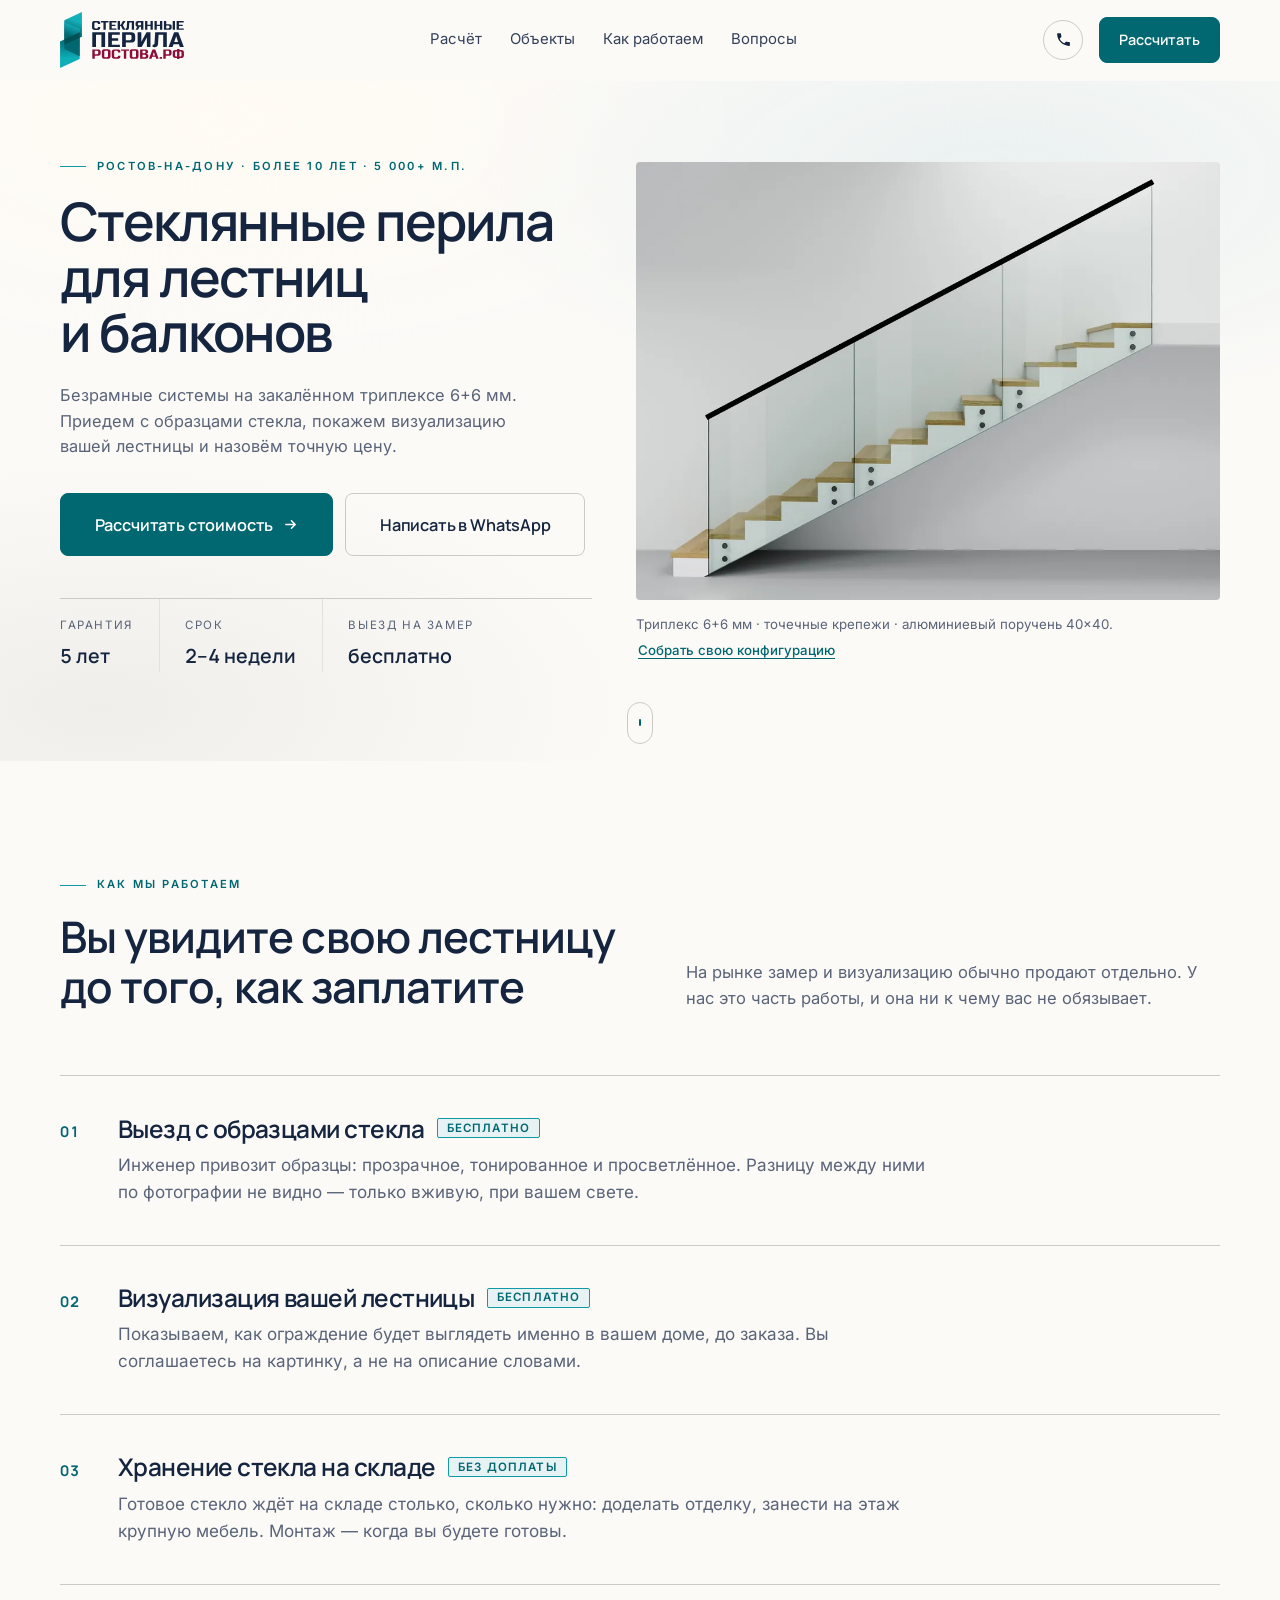
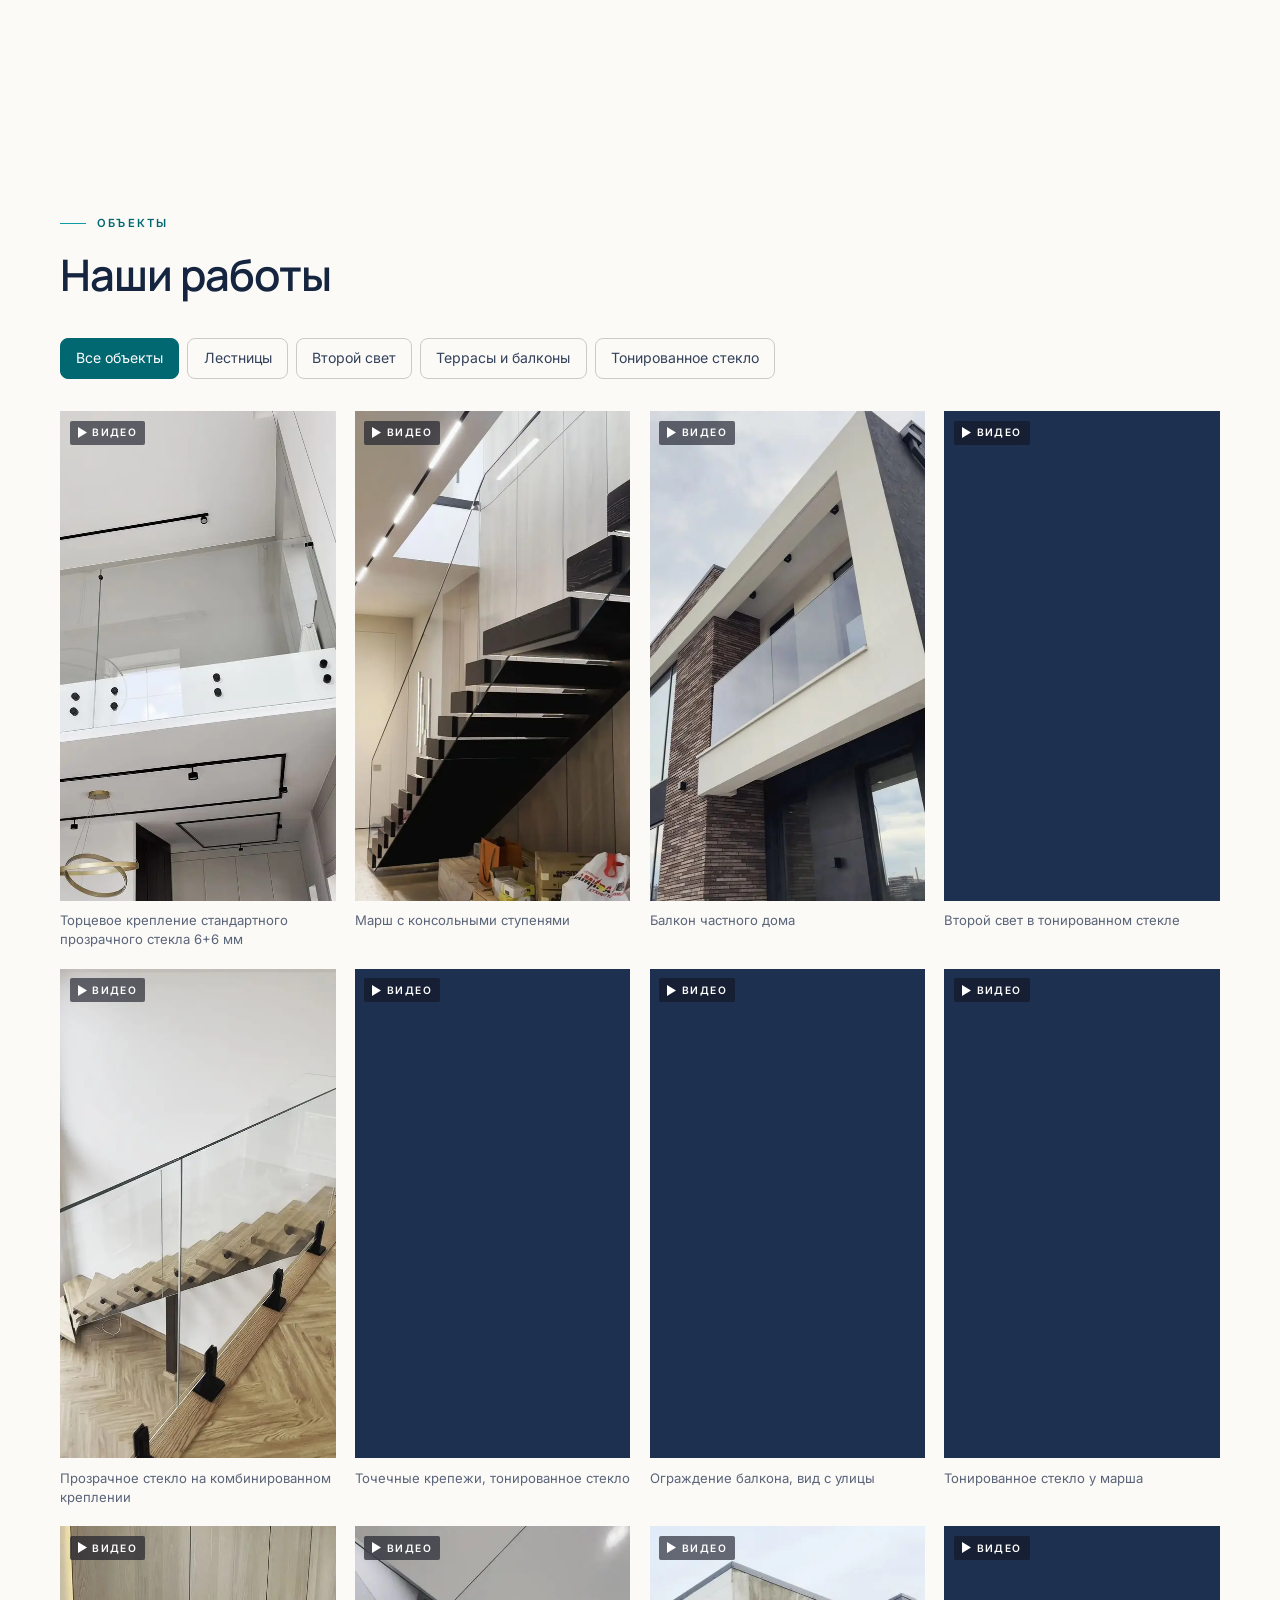
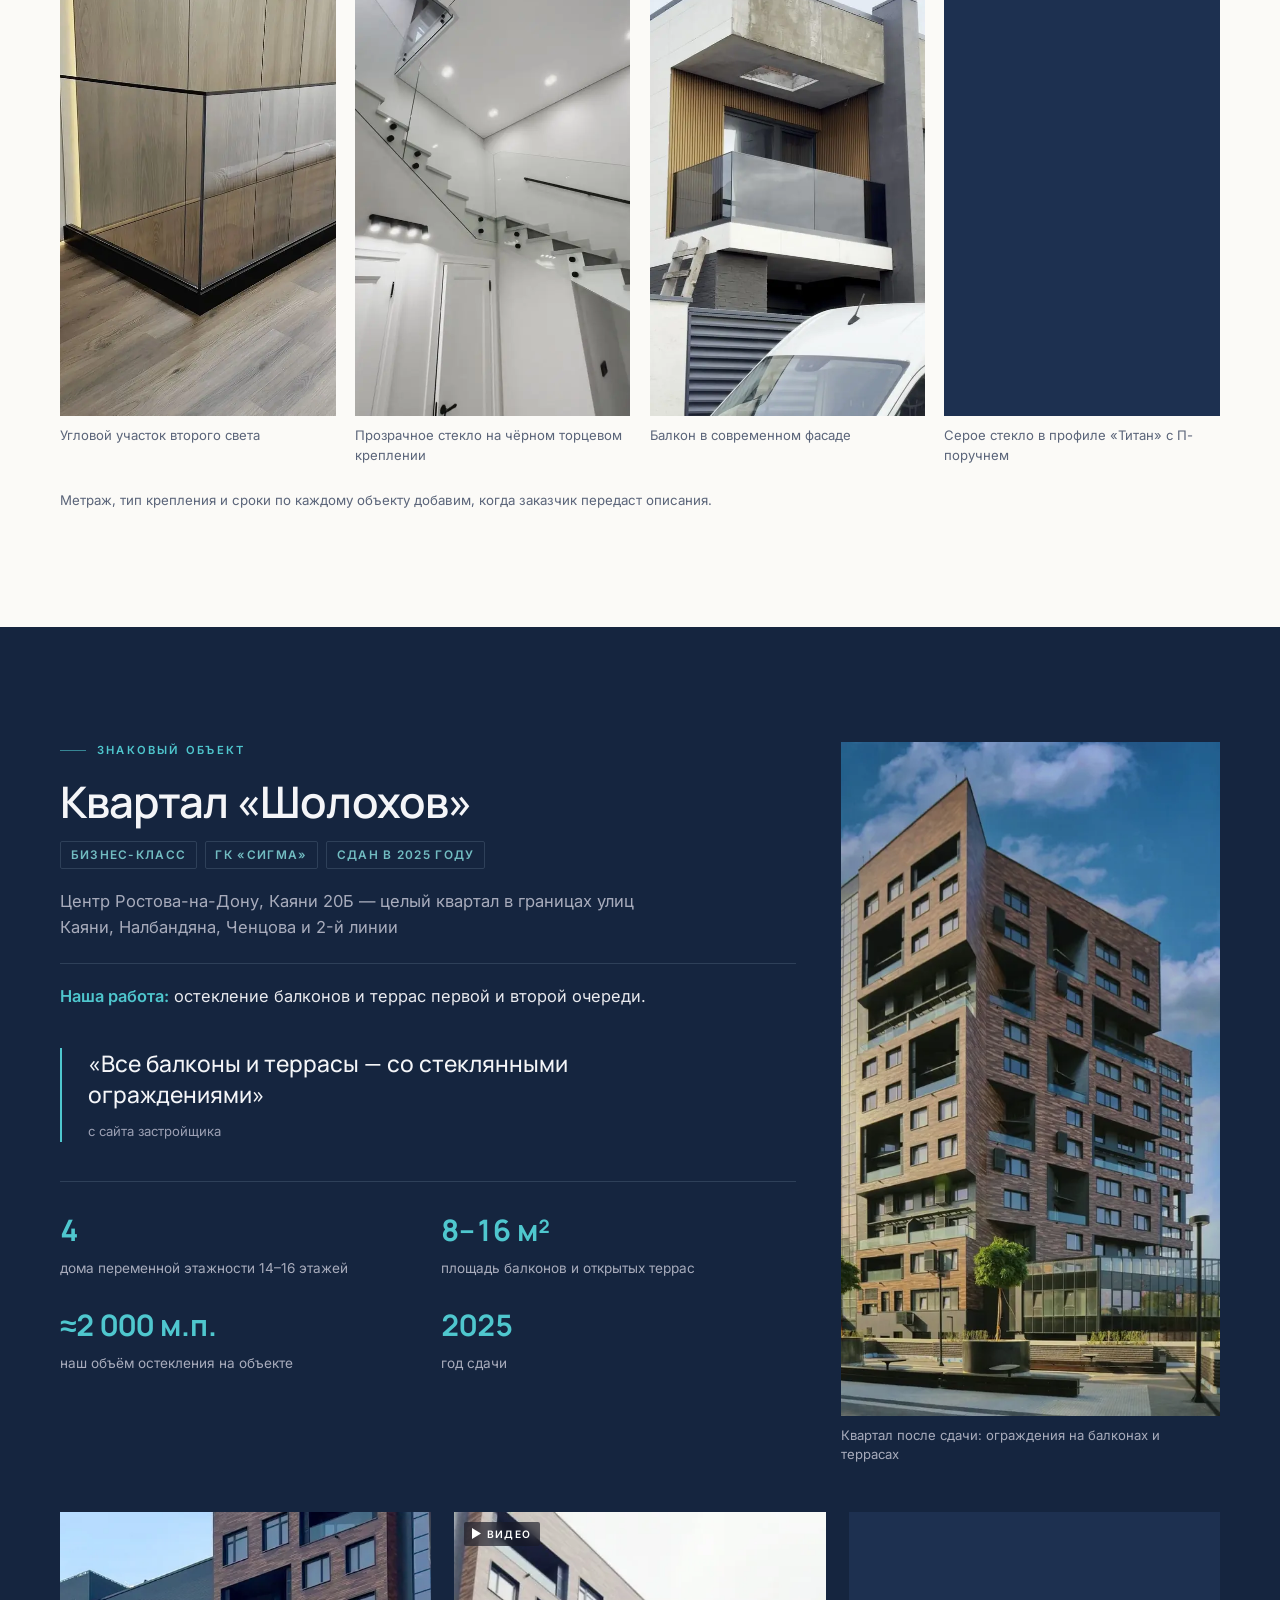
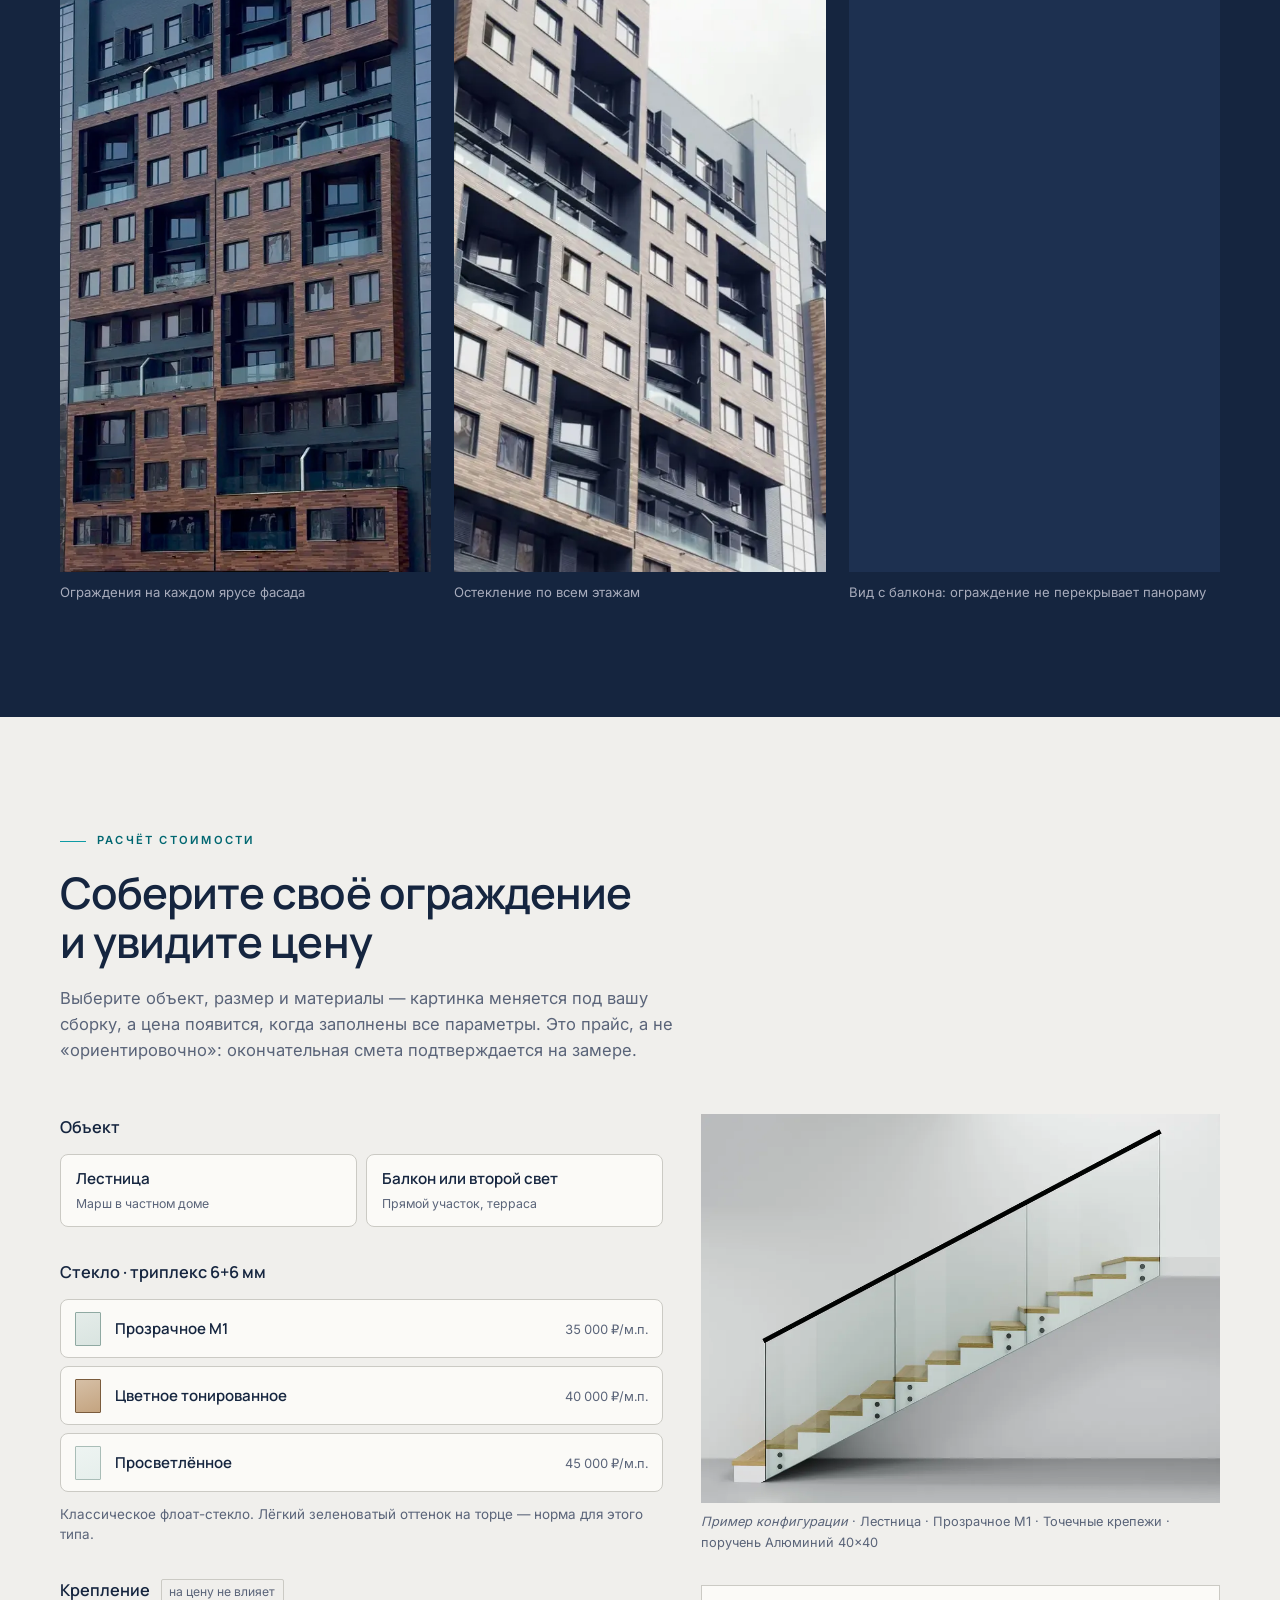
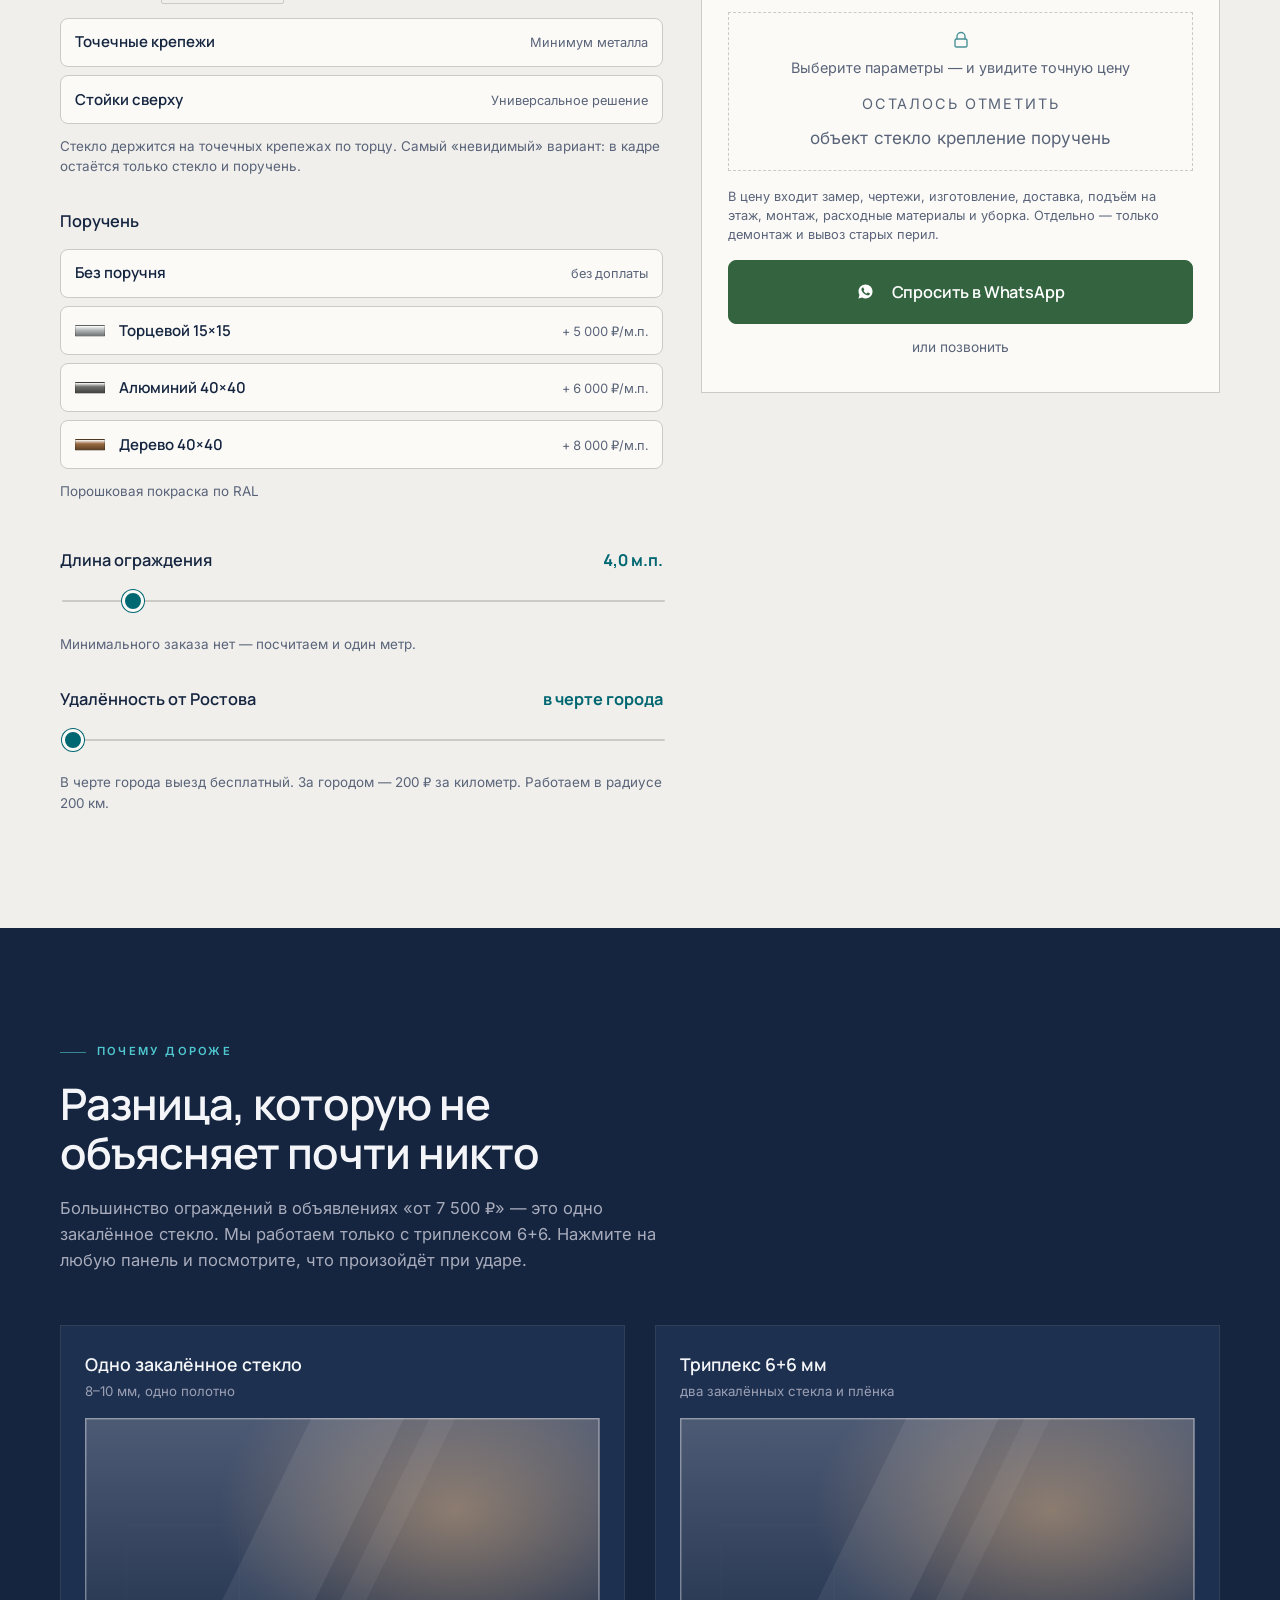
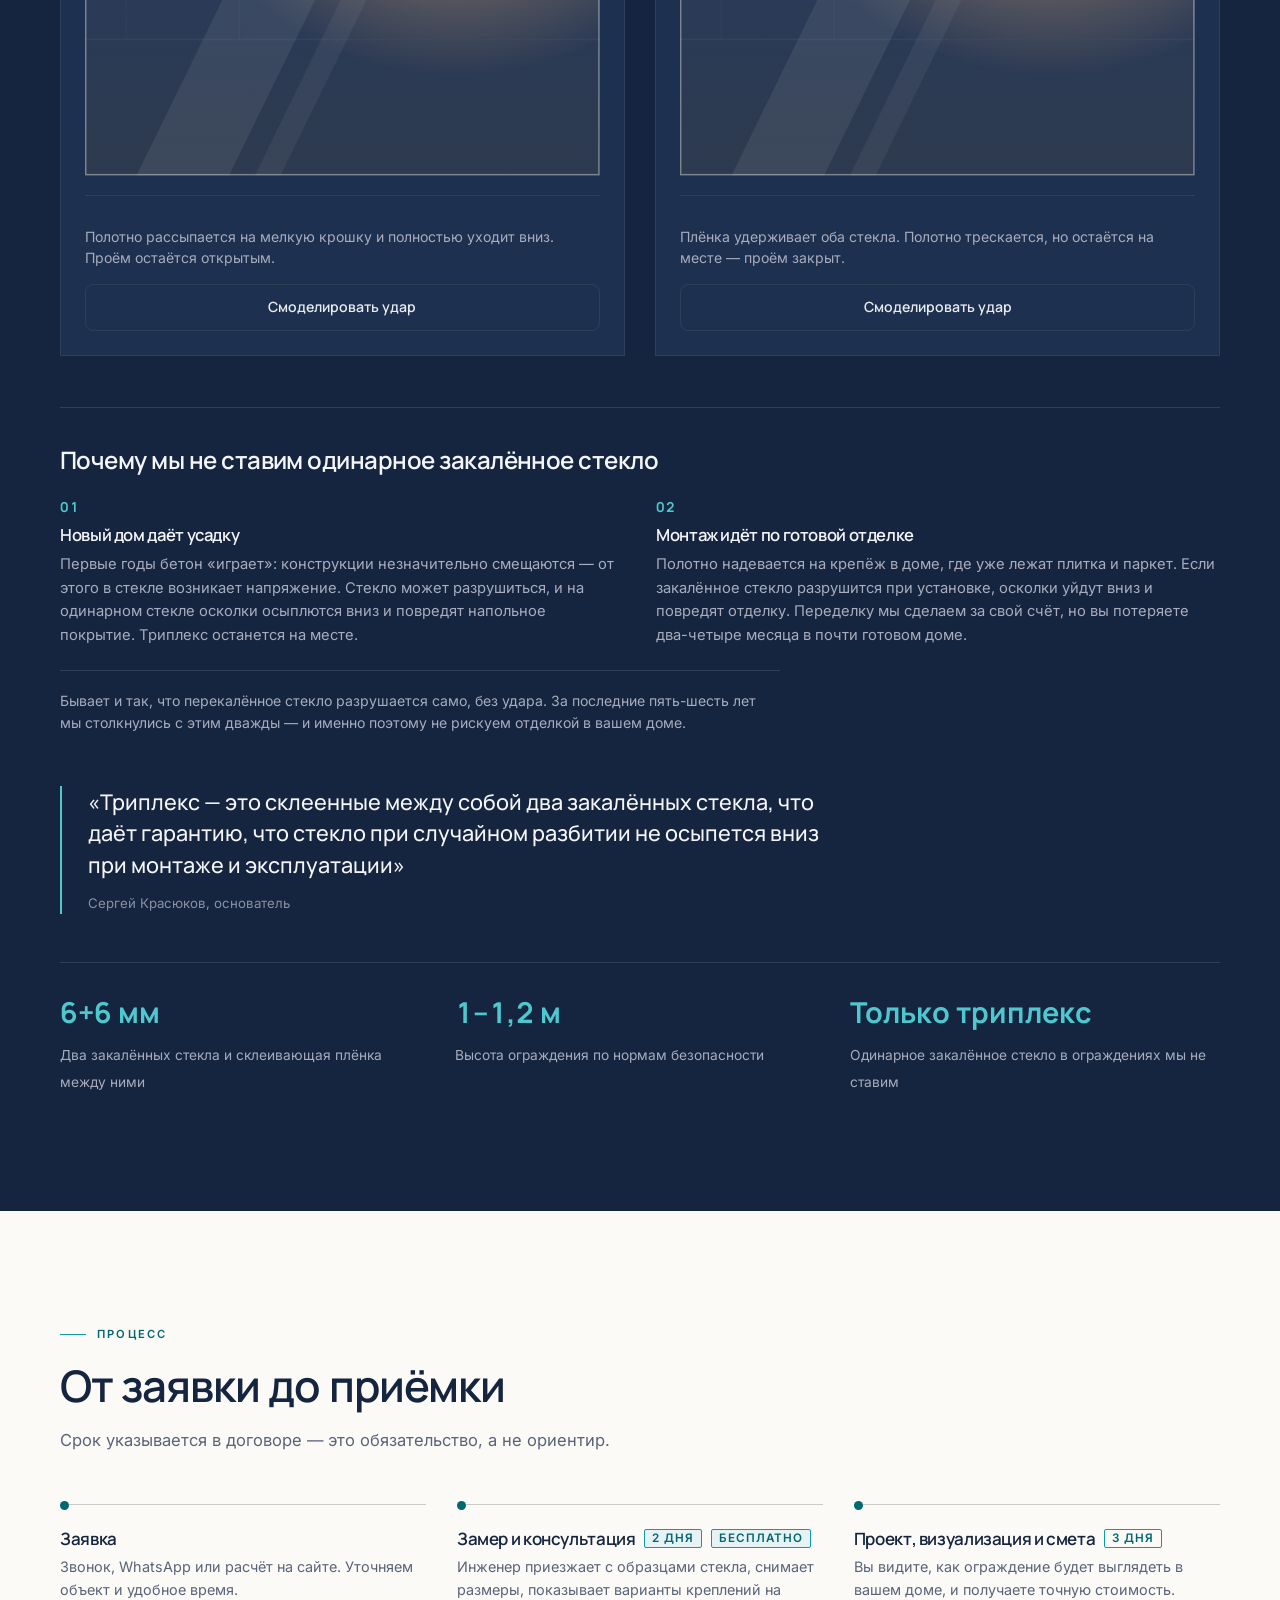
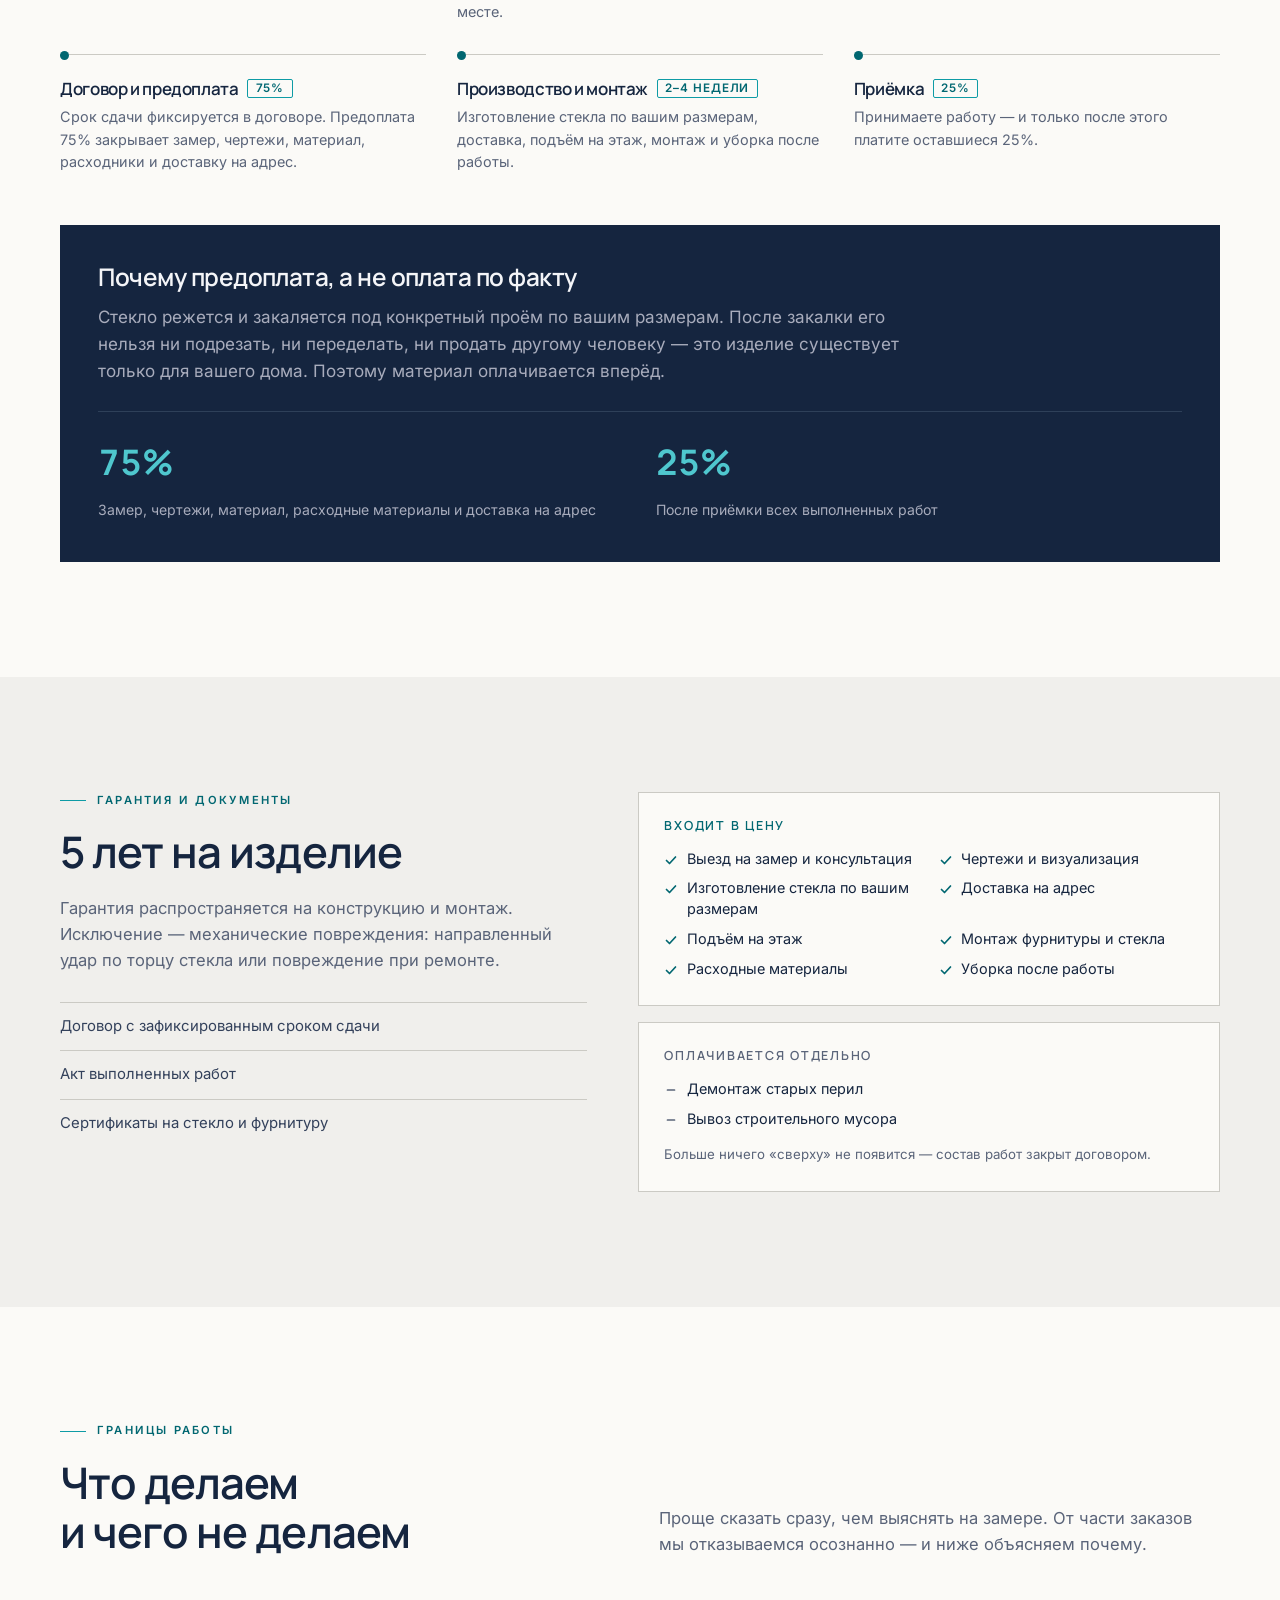
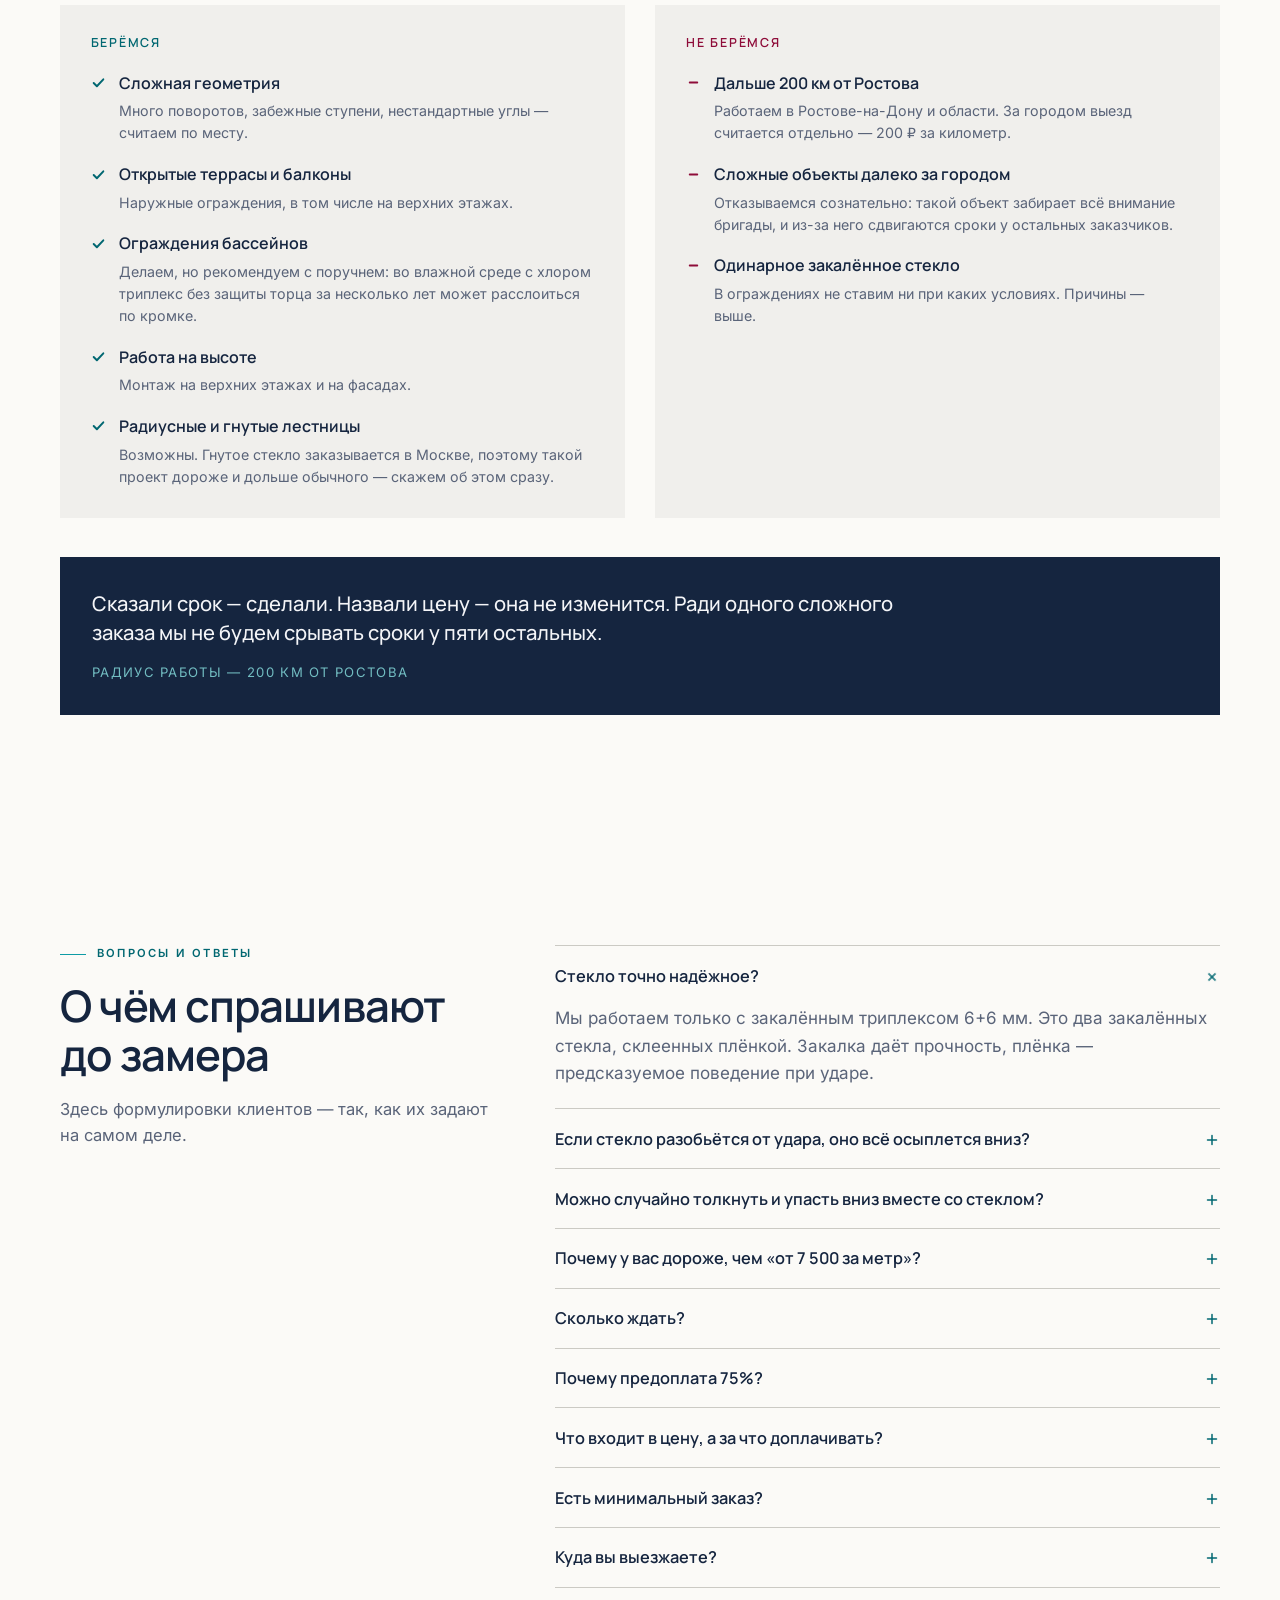
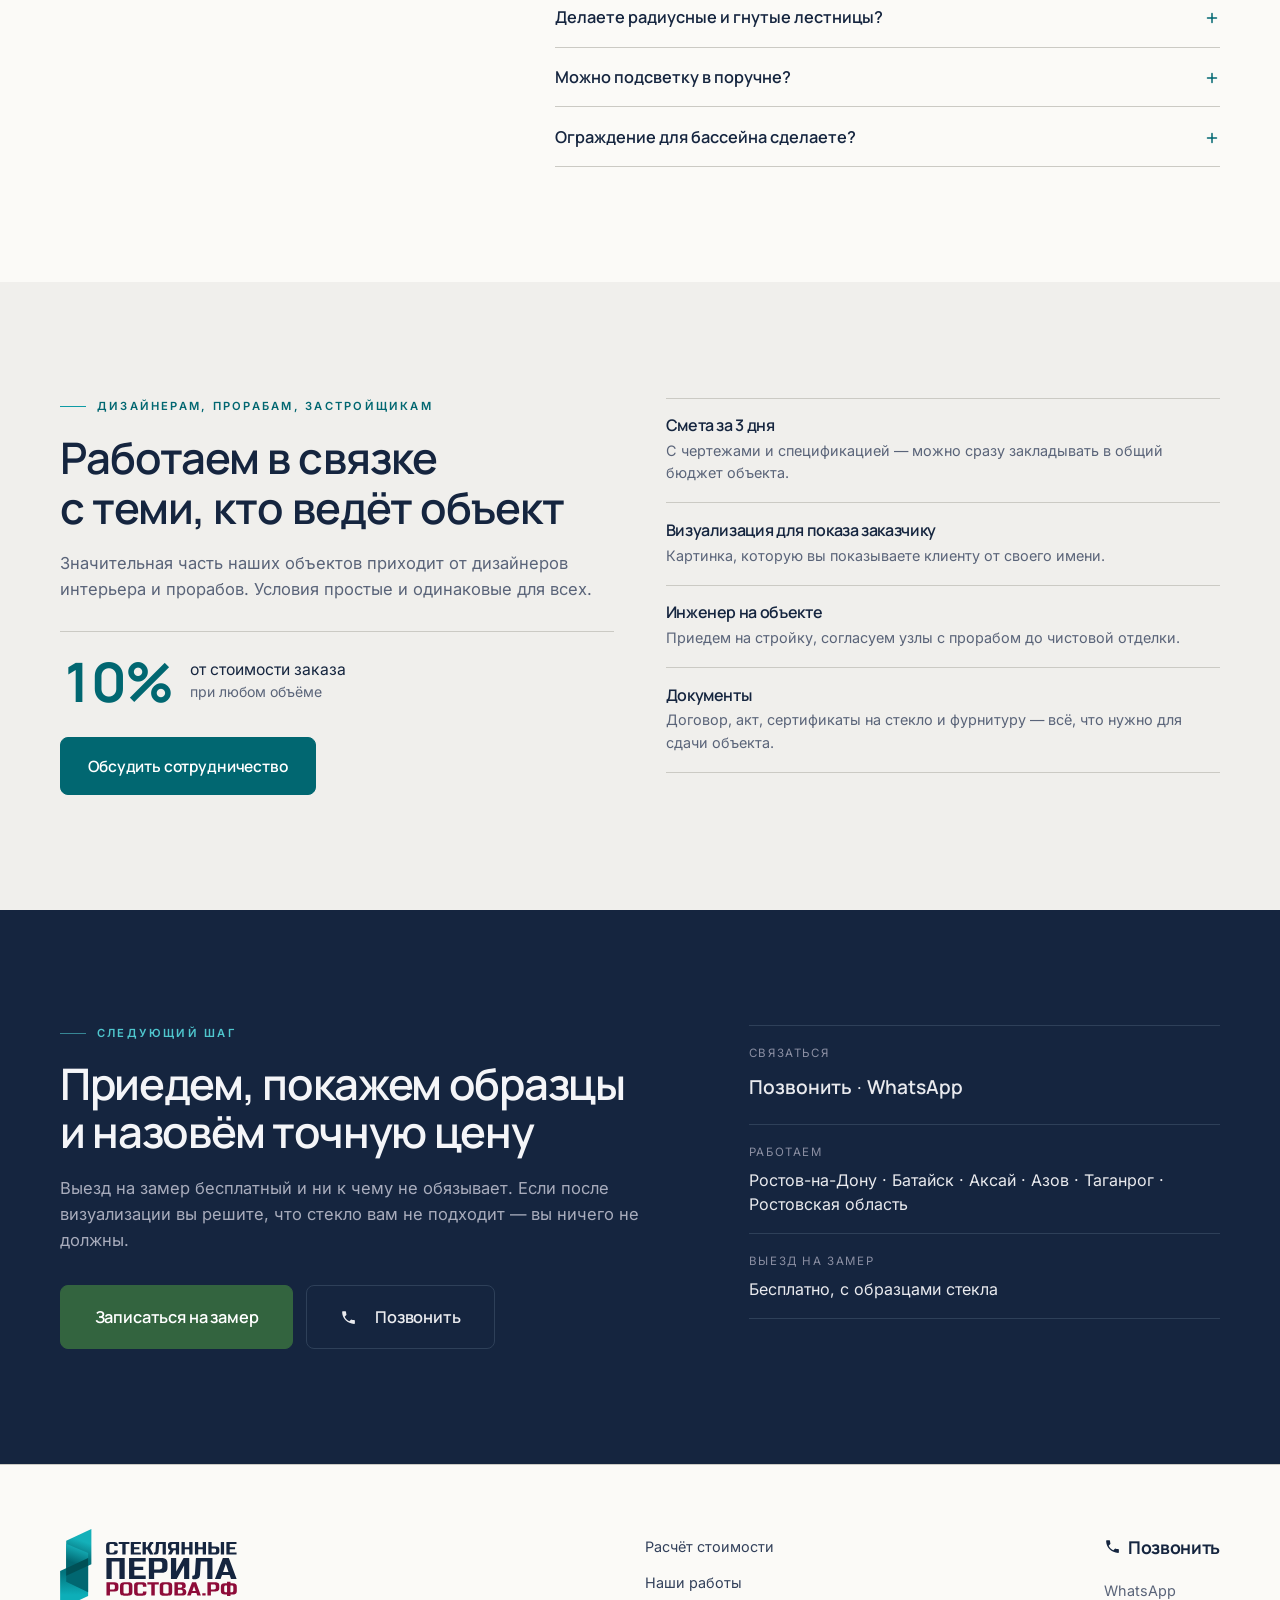
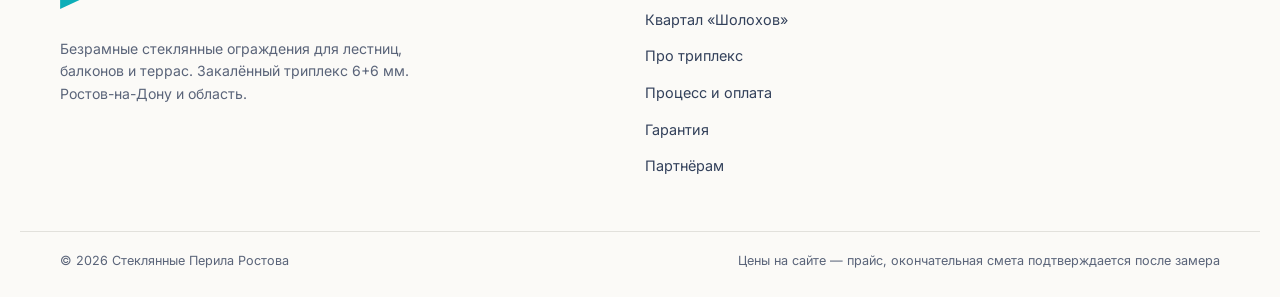
==== commit c74af601: "Текст в блоке про усадку по согласованию с заказчиком" ====
--- a/index.html
+++ b/index.html
@@ -1,2 +1,2 @@
 <!DOCTYPE html><html lang="ru"><head><meta charset="utf-8"><meta name="robots" content="noindex, nofollow" />
-  <meta name="viewport" content="width=device-width, initial-scale=1"><title>Стеклянные перила для лестниц и балконов в Ростове-на-Дону</title><meta name="description" content="Безрамные стеклянные ограждения на закалённом триплексе 6+6. Гарантия 5 лет, срок в договоре, 2–4 недели. Бесплатный выезд с образцами и визуализация. Расчёт стоимости онлайн."><link rel="canonical" href="https://steklo-perila-rostov.ru/"><meta property="og:type" content="website"><meta property="og:title" content="Стеклянные перила для лестниц и балконов в Ростове-на-Дону"><meta property="og:description" content="Безрамные стеклянные ограждения на закалённом триплексе 6+6. Гарантия 5 лет, срок в договоре, 2–4 недели. Бесплатный выезд с образцами и визуализация. Расчёт стоимости онлайн."><meta property="og:locale" content="ru_RU"><meta name="theme-color" content="#FBFAF7"><link rel="preload" as="font" type="font/woff2" crossorigin href="fonts/manrope-cyrillic-wght-normal.woff2"><link rel="preload" as="font" type="font/woff2" crossorigin href="fonts/inter-cyrillic-wght-normal.woff2"><link rel="icon" href="favicon.svg" type="image/svg+xml"><link rel="apple-touch-icon" href="apple-touch-icon.png"><script type="application/ld+json">{"@context":"https://schema.org","@graph":[{"@type":"LocalBusiness","@id":"https://steklo-perila-rostov.ru/#business","name":"Стеклянные Перила Ростова","description":"Безрамные стеклянные ограждения на закалённом триплексе 6+6. Гарантия 5 лет, срок в договоре, 2–4 недели. Бесплатный выезд с образцами и визуализация. Расчёт стоимости онлайн.","telephone":"+79895053000","areaServed":{"@type":"AdministrativeArea","name":"Ростовская область"},"address":{"@type":"PostalAddress","addressLocality":"Ростов-на-Дону","addressCountry":"RU"},"priceRange":"35000–53000 ₽ за пог. м","url":"https://steklo-perila-rostov.ru/"},{"@type":"Product","name":"Безрамное стеклянное ограждение на триплексе 6+6","description":"Стеклянные перила для лестниц, балконов и террас. Закалённый триплекс 6+6 мм, высота 1–1,2 м.","brand":{"@type":"Brand","name":"Стеклянные Перила Ростова"},"offers":{"@type":"AggregateOffer","priceCurrency":"RUB","lowPrice":35000,"highPrice":53000,"offerCount":3,"unitText":"погонный метр"}}]}</script><link rel="stylesheet" href="assets/style.css"></head><body><a href="#main" class="skip">К содержанию</a><header class="hd" id="hd" data-astro-cid-nen7h5rs><div class="hd__in wrap" data-astro-cid-nen7h5rs><a href="#top" class="logo" aria-label="Стеклянные Перила Ростова.рф — наверх" data-astro-cid-f7espo7c><img class="logo__mark" src="brand/emblem.svg" alt="" aria-hidden="true" width="22" height="56" data-astro-cid-f7espo7c><img class="logo__word" src="brand/wordmark.svg" alt="Стеклянные Перила Ростова.рф" width="92" height="38" data-astro-cid-f7espo7c></a><nav class="hd__nav" aria-label="Основная навигация" data-astro-cid-nen7h5rs><a href="#calc" data-astro-cid-nen7h5rs>Расчёт</a><a href="#works" data-astro-cid-nen7h5rs>Объекты</a><a href="#process" data-astro-cid-nen7h5rs>Как работаем</a><a href="#faq" data-astro-cid-nen7h5rs>Вопросы</a></nav><div class="hd__act" data-astro-cid-nen7h5rs><a class="hd__tel" href="tel:+79895053000" aria-label="Позвонить: +7 989 505-3000" title="Позвонить" data-astro-cid-nen7h5rs><svg width="17" height="17" viewBox="0 0 24 24" fill="currentColor" aria-hidden="true" data-astro-cid-nen7h5rs><path d="M6.6 10.8c1.4 2.8 3.8 5.1 6.6 6.6l2.2-2.2c.3-.3.7-.4 1-.2 1.1.4 2.3.6 3.6.6.6 0 1 .4 1 1V20c0 .6-.4 1-1 1C10.6 21 3 13.4 3 4c0-.6.4-1 1-1h3.5c.6 0 1 .4 1 1 0 1.2.2 2.4.6 3.6.1.3 0 .7-.2 1l-2.3 2.2z" data-astro-cid-nen7h5rs></path></svg></a><a class="btn hd__cta" href="#calc" data-astro-cid-nen7h5rs>Рассчитать</a><button class="hd__burger" type="button" aria-expanded="false" aria-controls="mnav" aria-label="Открыть меню" data-astro-cid-nen7h5rs><span data-astro-cid-nen7h5rs></span><span data-astro-cid-nen7h5rs></span></button></div></div><div class="mnav" id="mnav" hidden data-astro-cid-nen7h5rs><nav aria-label="Мобильная навигация" data-astro-cid-nen7h5rs><a href="#calc" data-astro-cid-nen7h5rs>Расчёт</a><a href="#works" data-astro-cid-nen7h5rs>Объекты</a><a href="#process" data-astro-cid-nen7h5rs>Как работаем</a><a href="#faq" data-astro-cid-nen7h5rs>Вопросы</a></nav><div class="mnav__foot" data-astro-cid-nen7h5rs><a class="btn btn--lg" href="tel:+79895053000" data-astro-cid-nen7h5rs><svg width="17" height="17" viewBox="0 0 24 24" fill="currentColor" aria-hidden="true" data-astro-cid-nen7h5rs><path d="M6.6 10.8c1.4 2.8 3.8 5.1 6.6 6.6l2.2-2.2c.3-.3.7-.4 1-.2 1.1.4 2.3.6 3.6.6.6 0 1 .4 1 1V20c0 .6-.4 1-1 1C10.6 21 3 13.4 3 4c0-.6.4-1 1-1h3.5c.6 0 1 .4 1 1 0 1.2.2 2.4.6 3.6.1.3 0 .7-.2 1l-2.3 2.2z" data-astro-cid-nen7h5rs></path></svg><span data-astro-cid-nen7h5rs>Позвонить</span></a><a class="btn btn--ghost btn--lg" href="https://wa.me/79673008040" target="_blank" rel="noopener" data-astro-cid-nen7h5rs>WhatsApp</a></div></div></header><script type="module">var e=document.getElementById(`hd`),t=e.querySelector(`.hd__burger`),n=document.getElementById(`mnav`),r=()=>e.setAttribute(`data-stuck`,window.scrollY>12?`1`:`0`);r(),window.addEventListener(`scroll`,r,{passive:!0}),t.addEventListener(`click`,()=>{let e=t.getAttribute(`aria-expanded`)===`true`;t.setAttribute(`aria-expanded`,String(!e)),t.setAttribute(`aria-label`,e?`Открыть меню`:`Закрыть меню`),n.hidden=e,document.body.style.overflow=e?``:`hidden`}),n.addEventListener(`click`,e=>{e.target.tagName===`A`&&(t.setAttribute(`aria-expanded`,`false`),n.hidden=!0,document.body.style.overflow=``)});</script><main id="main"><section class="hero" id="top" data-astro-cid-ge2uvauf><div class="hero__glow" aria-hidden="true" data-astro-cid-ge2uvauf></div><div class="wrap hero__in" data-astro-cid-ge2uvauf><div class="hero__copy" data-astro-cid-ge2uvauf><p class="kicker rv" data-astro-cid-ge2uvauf>Ростов-на-Дону · более 10 лет · 5 000+ м.п.</p><h1 class="hero__h1 rv" data-d="60" data-astro-cid-ge2uvauf>Стеклянные перила<br data-astro-cid-ge2uvauf>для лестниц<br data-astro-cid-ge2uvauf>и&nbsp;балконов</h1><p class="hero__lead rv" data-d="140" data-astro-cid-ge2uvauf>Безрамные системы на закалённом триплексе 6+6&nbsp;мм. Приедем с образцами стекла, покажем визуализацию вашей лестницы и назовём точную цену.</p><div class="hero__cta rv" data-d="220" data-astro-cid-ge2uvauf><a class="btn btn--lg" href="#calc" data-astro-cid-ge2uvauf>Рассчитать стоимость<svg width="15" height="15" viewBox="0 0 16 16" fill="none" aria-hidden="true" data-astro-cid-ge2uvauf><path d="M3 8h10M9 4l4 4-4 4" stroke="currentColor" stroke-width="1.6" stroke-linecap="round" stroke-linejoin="round" data-astro-cid-ge2uvauf></path></svg></a><a class="btn btn--ghost btn--lg" href="https://wa.me/79673008040?text=%D0%97%D0%B4%D1%80%D0%B0%D0%B2%D1%81%D1%82%D0%B2%D1%83%D0%B9%D1%82%D0%B5!%20%D0%A5%D0%BE%D1%87%D1%83%20%D0%BF%D1%80%D0%BE%D0%BA%D0%BE%D0%BD%D1%81%D1%83%D0%BB%D1%8C%D1%82%D0%B8%D1%80%D0%BE%D0%B2%D0%B0%D1%82%D1%8C%D1%81%D1%8F%20%D0%BF%D0%BE%20%D1%81%D1%82%D0%B5%D0%BA%D0%BB%D1%8F%D0%BD%D0%BD%D1%8B%D0%BC%20%D0%BF%D0%B5%D1%80%D0%B8%D0%BB%D0%B0%D0%BC." target="_blank" rel="noopener" data-astro-cid-ge2uvauf>Написать в WhatsApp</a></div><dl class="hero__facts rv" data-d="300" data-astro-cid-ge2uvauf><div data-astro-cid-ge2uvauf><dt data-astro-cid-ge2uvauf>Гарантия</dt><dd class="num" data-astro-cid-ge2uvauf>5 лет</dd></div><div data-astro-cid-ge2uvauf><dt data-astro-cid-ge2uvauf>Срок</dt><dd class="num" data-astro-cid-ge2uvauf>2–4 недели</dd></div><div data-astro-cid-ge2uvauf><dt data-astro-cid-ge2uvauf>Выезд на замер</dt><dd data-astro-cid-ge2uvauf>бесплатно</dd></div></dl></div><figure class="hero__vis" data-railing data-astro-cid-ge2uvauf><div class="hero__shot" data-astro-cid-ge2uvauf><img src="img/calc/stairs-clear-point-alu40.webp" width="1000" height="750" alt="Лестничный марш с безрамным стеклянным ограждением на точечных крепежах и алюминиевым поручнем" fetchpriority="high" decoding="async" data-astro-cid-ge2uvauf></div><figcaption data-astro-cid-ge2uvauf>Триплекс 6+6&nbsp;мм · точечные крепежи · алюминиевый поручень 40×40.<button type="button" class="hero__link" data-jump data-astro-cid-ge2uvauf>Собрать свою конфигурацию</button></figcaption></figure></div><a class="hero__scroll" href="#offer" aria-label="Дальше, к описанию услуги" data-astro-cid-ge2uvauf><span data-astro-cid-ge2uvauf></span></a></section><script type="module">document.querySelector(`[data-jump]`)?.addEventListener(`click`,()=>{document.getElementById(`calc`)?.scrollIntoView({behavior:`smooth`,block:`start`})});</script><section class="section offer" id="offer" data-astro-cid-ukhclrpq><div class="wrap" data-astro-cid-ukhclrpq><div class="offer__top" data-astro-cid-ukhclrpq><div data-astro-cid-ukhclrpq><p class="kicker rv" data-astro-cid-ukhclrpq>Как мы работаем</p><h2 class="h2 rv" data-d="60" data-astro-cid-ukhclrpq>Вы увидите свою лестницу<br data-astro-cid-ukhclrpq>до того, как заплатите</h2></div><p class="lead rv" data-d="120" data-astro-cid-ukhclrpq>На рынке замер и визуализацию обычно продают отдельно. У нас это часть работы, и она ни к чему вас не обязывает.</p></div><ol class="offer__list" data-astro-cid-ukhclrpq><li class="offer__item rv" data-d="140" data-astro-cid-ukhclrpq><span class="offer__n num" data-astro-cid-ukhclrpq>01</span><div class="offer__body" data-astro-cid-ukhclrpq><h3 class="h3" data-astro-cid-ukhclrpq>Выезд с образцами стекла<span class="offer__tag" data-astro-cid-ukhclrpq>бесплатно</span></h3><p data-astro-cid-ukhclrpq>Инженер привозит образцы: прозрачное, тонированное и просветлённое. Разницу между ними по фотографии не видно — только вживую, при вашем свете.</p></div></li><li class="offer__item rv" data-d="220" data-astro-cid-ukhclrpq><span class="offer__n num" data-astro-cid-ukhclrpq>02</span><div class="offer__body" data-astro-cid-ukhclrpq><h3 class="h3" data-astro-cid-ukhclrpq>Визуализация вашей лестницы<span class="offer__tag" data-astro-cid-ukhclrpq>бесплатно</span></h3><p data-astro-cid-ukhclrpq>Показываем, как ограждение будет выглядеть именно в вашем доме, до заказа. Вы соглашаетесь на картинку, а не на описание словами.</p></div></li><li class="offer__item rv" data-d="300" data-astro-cid-ukhclrpq><span class="offer__n num" data-astro-cid-ukhclrpq>03</span><div class="offer__body" data-astro-cid-ukhclrpq><h3 class="h3" data-astro-cid-ukhclrpq>Хранение стекла на складе<span class="offer__tag" data-astro-cid-ukhclrpq>без доплаты</span></h3><p data-astro-cid-ukhclrpq>Готовое стекло ждёт на складе столько, сколько нужно: доделать отделку, занести на этаж крупную мебель. Монтаж — когда вы будете готовы.</p></div></li></ol></div></section><section class="section wk" id="works" data-astro-cid-rcgqestb><div class="wrap" data-astro-cid-rcgqestb><header class="wk__head" data-astro-cid-rcgqestb><div data-astro-cid-rcgqestb><p class="kicker rv" data-astro-cid-rcgqestb>Объекты</p><h2 class="h2 rv" data-d="60" data-astro-cid-rcgqestb>Наши работы</h2></div></header><div class="wk__filters rv" data-d="140" role="group" aria-label="Фильтр объектов" data-astro-cid-rcgqestb><button type="button" class="wk__f" data-tag="all" aria-pressed="true" data-astro-cid-rcgqestb>Все объекты</button><button type="button" class="wk__f" data-tag="stairs" aria-pressed="false" data-astro-cid-rcgqestb>Лестницы</button><button type="button" class="wk__f" data-tag="void" aria-pressed="false" data-astro-cid-rcgqestb>Второй свет</button><button type="button" class="wk__f" data-tag="terrace" aria-pressed="false" data-astro-cid-rcgqestb>Террасы и балконы</button><button type="button" class="wk__f" data-tag="tinted" aria-pressed="false" data-astro-cid-rcgqestb>Тонированное стекло</button></div><div class="wk__grid" data-grid data-astro-cid-rcgqestb><div class="wk__cell rv" data-tags="void" data-d="100" data-astro-cid-rcgqestb><figure class="md md--video" data-astro-cid-kg7vladn><div class="md__box" data-astro-cid-kg7vladn><picture data-astro-cid-kg7vladn><source type="image/webp" srcset="works/void-1-poster@0.5.webp 550w, works/void-1-poster.webp 1100w" sizes="(max-width:440px) 92vw, (max-width:760px) 46vw, (max-width:1040px) 30vw, 23vw" data-astro-cid-kg7vladn><img src="works/void-1-poster.jpg" srcset="works/void-1-poster@0.5.jpg 550w, works/void-1-poster.jpg 1100w" sizes="(max-width:440px) 92vw, (max-width:760px) 46vw, (max-width:1040px) 30vw, 23vw" alt="Безрамное стеклянное ограждение антресоли второго света с тонким поручнем" width="1100" height="1956" loading="lazy" decoding="async" data-astro-cid-kg7vladn></picture><video class="md__v" data-src="works/void-1.mp4" muted loop playsinline preload="none" tabindex="-1" aria-hidden="true" data-astro-cid-kg7vladn></video><span class="md__badge" aria-hidden="true" data-astro-cid-kg7vladn><svg width="9" height="11" viewBox="0 0 9 11" fill="currentColor" data-astro-cid-kg7vladn><path d="M0 0l9 5.5L0 11z" data-astro-cid-kg7vladn></path></svg>видео</span></div><figcaption data-astro-cid-kg7vladn>Торцевое крепление стандартного прозрачного стекла 6+6 мм</figcaption></figure><script type="module">var e=[...document.querySelectorAll(`video[data-src]`)];if(e.length&&!window.matchMedia(`(prefers-reduced-motion: reduce)`).matches){let t=new Set,n=null,r=e=>{e.src||(e.src=e.dataset.src,e.addEventListener(`playing`,()=>e.setAttribute(`data-on`,``),{once:!0})),e.play().catch(()=>{})},i=e=>{e.paused||e.pause(),e.removeAttribute(`data-on`)},a=()=>{let e=window.innerHeight/2,a=null,o=1/0;t.forEach(t=>{let n=t.getBoundingClientRect(),r=Math.abs(n.top+n.height/2-e);r<o&&(o=r,a=t)}),a!==n&&(n&&i(n),n=a,n&&r(n))},o=new IntersectionObserver(e=>{e.forEach(e=>{e.isIntersecting?t.add(e.target):(t.delete(e.target),e.target!==n&&i(e.target))}),a()},{threshold:.6});e.forEach(e=>o.observe(e));let s=0;addEventListener(`scroll`,()=>{s||=requestAnimationFrame(()=>{s=0,a()})},{passive:!0})}</script></div><div class="wk__cell rv" data-tags="stairs" data-d="170" data-astro-cid-rcgqestb><figure class="md md--video" data-astro-cid-kg7vladn><div class="md__box" data-astro-cid-kg7vladn><picture data-astro-cid-kg7vladn><source type="image/webp" srcset="works/stairs-1-poster@0.5.webp 550w, works/stairs-1-poster.webp 1100w" sizes="(max-width:440px) 92vw, (max-width:760px) 46vw, (max-width:1040px) 30vw, 23vw" data-astro-cid-kg7vladn><img src="works/stairs-1-poster.jpg" srcset="works/stairs-1-poster@0.5.jpg 550w, works/stairs-1-poster.jpg 1100w" sizes="(max-width:440px) 92vw, (max-width:760px) 46vw, (max-width:1040px) 30vw, 23vw" alt="Лестница с консольными ступенями и стеклянным ограждением" width="1100" height="1956" loading="lazy" decoding="async" data-astro-cid-kg7vladn></picture><video class="md__v" data-src="works/stairs-1.mp4" muted loop playsinline preload="none" tabindex="-1" aria-hidden="true" data-astro-cid-kg7vladn></video><span class="md__badge" aria-hidden="true" data-astro-cid-kg7vladn><svg width="9" height="11" viewBox="0 0 9 11" fill="currentColor" data-astro-cid-kg7vladn><path d="M0 0l9 5.5L0 11z" data-astro-cid-kg7vladn></path></svg>видео</span></div><figcaption data-astro-cid-kg7vladn>Марш с консольными ступенями</figcaption></figure></div><div class="wk__cell rv" data-tags="terrace" data-d="240" data-astro-cid-rcgqestb><figure class="md md--video" data-astro-cid-kg7vladn><div class="md__box" data-astro-cid-kg7vladn><picture data-astro-cid-kg7vladn><source type="image/webp" srcset="works/terrace-1-poster@0.5.webp 550w, works/terrace-1-poster.webp 1100w" sizes="(max-width:440px) 92vw, (max-width:760px) 46vw, (max-width:1040px) 30vw, 23vw" data-astro-cid-kg7vladn><img src="works/terrace-1-poster.jpg" srcset="works/terrace-1-poster@0.5.jpg 550w, works/terrace-1-poster.jpg 1100w" sizes="(max-width:440px) 92vw, (max-width:760px) 46vw, (max-width:1040px) 30vw, 23vw" alt="Балкон частного дома со стеклянным ограждением" width="1100" height="1956" loading="lazy" decoding="async" data-astro-cid-kg7vladn></picture><video class="md__v" data-src="works/terrace-1.mp4" muted loop playsinline preload="none" tabindex="-1" aria-hidden="true" data-astro-cid-kg7vladn></video><span class="md__badge" aria-hidden="true" data-astro-cid-kg7vladn><svg width="9" height="11" viewBox="0 0 9 11" fill="currentColor" data-astro-cid-kg7vladn><path d="M0 0l9 5.5L0 11z" data-astro-cid-kg7vladn></path></svg>видео</span></div><figcaption data-astro-cid-kg7vladn>Балкон частного дома</figcaption></figure></div><div class="wk__cell rv" data-tags="tinted void" data-d="310" data-astro-cid-rcgqestb><figure class="md md--video" data-astro-cid-kg7vladn><div class="md__box" data-astro-cid-kg7vladn><picture data-astro-cid-kg7vladn><source type="image/webp" srcset="works/tinted-1-poster@0.5.webp 550w, works/tinted-1-poster.webp 1100w" sizes="(max-width:440px) 92vw, (max-width:760px) 46vw, (max-width:1040px) 30vw, 23vw" data-astro-cid-kg7vladn><img src="works/tinted-1-poster.jpg" srcset="works/tinted-1-poster@0.5.jpg 550w, works/tinted-1-poster.jpg 1100w" sizes="(max-width:440px) 92vw, (max-width:760px) 46vw, (max-width:1040px) 30vw, 23vw" alt="Ограждение второго света из тонированного стекла" width="1100" height="1956" loading="lazy" decoding="async" data-astro-cid-kg7vladn></picture><video class="md__v" data-src="works/tinted-1.mp4" muted loop playsinline preload="none" tabindex="-1" aria-hidden="true" data-astro-cid-kg7vladn></video><span class="md__badge" aria-hidden="true" data-astro-cid-kg7vladn><svg width="9" height="11" viewBox="0 0 9 11" fill="currentColor" data-astro-cid-kg7vladn><path d="M0 0l9 5.5L0 11z" data-astro-cid-kg7vladn></path></svg>видео</span></div><figcaption data-astro-cid-kg7vladn>Второй свет в тонированном стекле</figcaption></figure></div><div class="wk__cell rv" data-tags="void" data-d="100" data-astro-cid-rcgqestb><figure class="md md--video" data-astro-cid-kg7vladn><div class="md__box" data-astro-cid-kg7vladn><picture data-astro-cid-kg7vladn><source type="image/webp" srcset="works/void-2-poster@0.5.webp 550w, works/void-2-poster.webp 1100w" sizes="(max-width:440px) 92vw, (max-width:760px) 46vw, (max-width:1040px) 30vw, 23vw" data-astro-cid-kg7vladn><img src="works/void-2-poster.jpg" srcset="works/void-2-poster@0.5.jpg 550w, works/void-2-poster.jpg 1100w" sizes="(max-width:440px) 92vw, (max-width:760px) 46vw, (max-width:1040px) 30vw, 23vw" alt="Стеклянное ограждение на стойках у проёма второго света" width="1100" height="1956" loading="lazy" decoding="async" data-astro-cid-kg7vladn></picture><video class="md__v" data-src="works/void-2.mp4" muted loop playsinline preload="none" tabindex="-1" aria-hidden="true" data-astro-cid-kg7vladn></video><span class="md__badge" aria-hidden="true" data-astro-cid-kg7vladn><svg width="9" height="11" viewBox="0 0 9 11" fill="currentColor" data-astro-cid-kg7vladn><path d="M0 0l9 5.5L0 11z" data-astro-cid-kg7vladn></path></svg>видео</span></div><figcaption data-astro-cid-kg7vladn>Прозрачное стекло на комбинированном креплении</figcaption></figure></div><div class="wk__cell rv" data-tags="stairs tinted" data-d="170" data-astro-cid-rcgqestb><figure class="md md--video" data-astro-cid-kg7vladn><div class="md__box" data-astro-cid-kg7vladn><picture data-astro-cid-kg7vladn><source type="image/webp" srcset="works/stairs-2-poster@0.5.webp 550w, works/stairs-2-poster.webp 1100w" sizes="(max-width:440px) 92vw, (max-width:760px) 46vw, (max-width:1040px) 30vw, 23vw" data-astro-cid-kg7vladn><img src="works/stairs-2-poster.jpg" srcset="works/stairs-2-poster@0.5.jpg 550w, works/stairs-2-poster.jpg 1100w" sizes="(max-width:440px) 92vw, (max-width:760px) 46vw, (max-width:1040px) 30vw, 23vw" alt="Лестница с тонированным стеклом на точечных крепежах" width="1100" height="1956" loading="lazy" decoding="async" data-astro-cid-kg7vladn></picture><video class="md__v" data-src="works/stairs-2.mp4" muted loop playsinline preload="none" tabindex="-1" aria-hidden="true" data-astro-cid-kg7vladn></video><span class="md__badge" aria-hidden="true" data-astro-cid-kg7vladn><svg width="9" height="11" viewBox="0 0 9 11" fill="currentColor" data-astro-cid-kg7vladn><path d="M0 0l9 5.5L0 11z" data-astro-cid-kg7vladn></path></svg>видео</span></div><figcaption data-astro-cid-kg7vladn>Точечные крепежи, тонированное стекло</figcaption></figure></div><div class="wk__cell rv" data-tags="terrace" data-d="240" data-astro-cid-rcgqestb><figure class="md md--video" data-astro-cid-kg7vladn><div class="md__box" data-astro-cid-kg7vladn><picture data-astro-cid-kg7vladn><source type="image/webp" srcset="works/terrace-2-poster@0.5.webp 550w, works/terrace-2-poster.webp 1100w" sizes="(max-width:440px) 92vw, (max-width:760px) 46vw, (max-width:1040px) 30vw, 23vw" data-astro-cid-kg7vladn><img src="works/terrace-2-poster.jpg" srcset="works/terrace-2-poster@0.5.jpg 550w, works/terrace-2-poster.jpg 1100w" sizes="(max-width:440px) 92vw, (max-width:760px) 46vw, (max-width:1040px) 30vw, 23vw" alt="Стеклянное ограждение балкона на фасаде кирпичного дома" width="1100" height="1956" loading="lazy" decoding="async" data-astro-cid-kg7vladn></picture><video class="md__v" data-src="works/terrace-2.mp4" muted loop playsinline preload="none" tabindex="-1" aria-hidden="true" data-astro-cid-kg7vladn></video><span class="md__badge" aria-hidden="true" data-astro-cid-kg7vladn><svg width="9" height="11" viewBox="0 0 9 11" fill="currentColor" data-astro-cid-kg7vladn><path d="M0 0l9 5.5L0 11z" data-astro-cid-kg7vladn></path></svg>видео</span></div><figcaption data-astro-cid-kg7vladn>Ограждение балкона, вид с улицы</figcaption></figure></div><div class="wk__cell rv" data-tags="tinted stairs" data-d="310" data-astro-cid-rcgqestb><figure class="md md--video" data-astro-cid-kg7vladn><div class="md__box" data-astro-cid-kg7vladn><picture data-astro-cid-kg7vladn><source type="image/webp" srcset="works/tinted-2-poster@0.5.webp 550w, works/tinted-2-poster.webp 1100w" sizes="(max-width:440px) 92vw, (max-width:760px) 46vw, (max-width:1040px) 30vw, 23vw" data-astro-cid-kg7vladn><img src="works/tinted-2-poster.jpg" srcset="works/tinted-2-poster@0.5.jpg 550w, works/tinted-2-poster.jpg 1100w" sizes="(max-width:440px) 92vw, (max-width:760px) 46vw, (max-width:1040px) 30vw, 23vw" alt="Тонированное стеклянное ограждение вдоль лестничного марша" width="1100" height="1956" loading="lazy" decoding="async" data-astro-cid-kg7vladn></picture><video class="md__v" data-src="works/tinted-2.mp4" muted loop playsinline preload="none" tabindex="-1" aria-hidden="true" data-astro-cid-kg7vladn></video><span class="md__badge" aria-hidden="true" data-astro-cid-kg7vladn><svg width="9" height="11" viewBox="0 0 9 11" fill="currentColor" data-astro-cid-kg7vladn><path d="M0 0l9 5.5L0 11z" data-astro-cid-kg7vladn></path></svg>видео</span></div><figcaption data-astro-cid-kg7vladn>Тонированное стекло у марша</figcaption></figure></div><div class="wk__cell rv" data-tags="void" data-d="100" data-astro-cid-rcgqestb><figure class="md md--video" data-astro-cid-kg7vladn><div class="md__box" data-astro-cid-kg7vladn><picture data-astro-cid-kg7vladn><source type="image/webp" srcset="works/void-3-poster@0.5.webp 550w, works/void-3-poster.webp 1100w" sizes="(max-width:440px) 92vw, (max-width:760px) 46vw, (max-width:1040px) 30vw, 23vw" data-astro-cid-kg7vladn><img src="works/void-3-poster.jpg" srcset="works/void-3-poster@0.5.jpg 550w, works/void-3-poster.jpg 1100w" sizes="(max-width:440px) 92vw, (max-width:760px) 46vw, (max-width:1040px) 30vw, 23vw" alt="Угловой участок стеклянного ограждения второго света" width="1100" height="1956" loading="lazy" decoding="async" data-astro-cid-kg7vladn></picture><video class="md__v" data-src="works/void-3.mp4" muted loop playsinline preload="none" tabindex="-1" aria-hidden="true" data-astro-cid-kg7vladn></video><span class="md__badge" aria-hidden="true" data-astro-cid-kg7vladn><svg width="9" height="11" viewBox="0 0 9 11" fill="currentColor" data-astro-cid-kg7vladn><path d="M0 0l9 5.5L0 11z" data-astro-cid-kg7vladn></path></svg>видео</span></div><figcaption data-astro-cid-kg7vladn>Угловой участок второго света</figcaption></figure></div><div class="wk__cell rv" data-tags="stairs" data-d="170" data-astro-cid-rcgqestb><figure class="md md--video" data-astro-cid-kg7vladn><div class="md__box" data-astro-cid-kg7vladn><picture data-astro-cid-kg7vladn><source type="image/webp" srcset="works/stairs-3-poster@0.5.webp 550w, works/stairs-3-poster.webp 1100w" sizes="(max-width:440px) 92vw, (max-width:760px) 46vw, (max-width:1040px) 30vw, 23vw" data-astro-cid-kg7vladn><img src="works/stairs-3-poster.jpg" srcset="works/stairs-3-poster@0.5.jpg 550w, works/stairs-3-poster.jpg 1100w" sizes="(max-width:440px) 92vw, (max-width:760px) 46vw, (max-width:1040px) 30vw, 23vw" alt="Светлая лестница с открытыми ступенями и стеклянным ограждением" width="1100" height="1956" loading="lazy" decoding="async" data-astro-cid-kg7vladn></picture><video class="md__v" data-src="works/stairs-3.mp4" muted loop playsinline preload="none" tabindex="-1" aria-hidden="true" data-astro-cid-kg7vladn></video><span class="md__badge" aria-hidden="true" data-astro-cid-kg7vladn><svg width="9" height="11" viewBox="0 0 9 11" fill="currentColor" data-astro-cid-kg7vladn><path d="M0 0l9 5.5L0 11z" data-astro-cid-kg7vladn></path></svg>видео</span></div><figcaption data-astro-cid-kg7vladn>Прозрачное стекло на чёрном торцевом креплении</figcaption></figure></div><div class="wk__cell rv" data-tags="terrace" data-d="240" data-astro-cid-rcgqestb><figure class="md md--video" data-astro-cid-kg7vladn><div class="md__box" data-astro-cid-kg7vladn><picture data-astro-cid-kg7vladn><source type="image/webp" srcset="works/terrace-3-poster@0.5.webp 550w, works/terrace-3-poster.webp 1100w" sizes="(max-width:440px) 92vw, (max-width:760px) 46vw, (max-width:1040px) 30vw, 23vw" data-astro-cid-kg7vladn><img src="works/terrace-3-poster.jpg" srcset="works/terrace-3-poster@0.5.jpg 550w, works/terrace-3-poster.jpg 1100w" sizes="(max-width:440px) 92vw, (max-width:760px) 46vw, (max-width:1040px) 30vw, 23vw" alt="Балкон современного дома со стеклянным ограждением" width="1100" height="1956" loading="lazy" decoding="async" data-astro-cid-kg7vladn></picture><video class="md__v" data-src="works/terrace-3.mp4" muted loop playsinline preload="none" tabindex="-1" aria-hidden="true" data-astro-cid-kg7vladn></video><span class="md__badge" aria-hidden="true" data-astro-cid-kg7vladn><svg width="9" height="11" viewBox="0 0 9 11" fill="currentColor" data-astro-cid-kg7vladn><path d="M0 0l9 5.5L0 11z" data-astro-cid-kg7vladn></path></svg>видео</span></div><figcaption data-astro-cid-kg7vladn>Балкон в современном фасаде</figcaption></figure></div><div class="wk__cell rv" data-tags="tinted void" data-d="310" data-astro-cid-rcgqestb><figure class="md md--video" data-astro-cid-kg7vladn><div class="md__box" data-astro-cid-kg7vladn><picture data-astro-cid-kg7vladn><source type="image/webp" srcset="works/tinted-3-poster@0.5.webp 550w, works/tinted-3-poster.webp 1100w" sizes="(max-width:440px) 92vw, (max-width:760px) 46vw, (max-width:1040px) 30vw, 23vw" data-astro-cid-kg7vladn><img src="works/tinted-3-poster.jpg" srcset="works/tinted-3-poster@0.5.jpg 550w, works/tinted-3-poster.jpg 1100w" sizes="(max-width:440px) 92vw, (max-width:760px) 46vw, (max-width:1040px) 30vw, 23vw" alt="Антресоль с ограждением из тонированного стекла" width="1100" height="1956" loading="lazy" decoding="async" data-astro-cid-kg7vladn></picture><video class="md__v" data-src="works/tinted-3.mp4" muted loop playsinline preload="none" tabindex="-1" aria-hidden="true" data-astro-cid-kg7vladn></video><span class="md__badge" aria-hidden="true" data-astro-cid-kg7vladn><svg width="9" height="11" viewBox="0 0 9 11" fill="currentColor" data-astro-cid-kg7vladn><path d="M0 0l9 5.5L0 11z" data-astro-cid-kg7vladn></path></svg>видео</span></div><figcaption data-astro-cid-kg7vladn>Серое стекло в профиле «Титан» с П-поручнем</figcaption></figure></div></div><p class="wk__swipe" data-swipe aria-hidden="true" data-astro-cid-rcgqestb><span data-count data-astro-cid-rcgqestb>1 / 12</span><span class="wk__swipe-l" data-astro-cid-rcgqestb>листайте вбок</span></p><p class="wk__note rv" data-astro-cid-rcgqestb>Метраж, тип крепления и сроки по каждому объекту добавим, когда заказчик передаст описания.</p></div></section><script type="module">var e=document.getElementById(`works`);if(e){let t=e.querySelectorAll(`.wk__f`),n=e.querySelectorAll(`.wk__cell`),r=e.querySelector(`[data-grid]`),i=e.querySelector(`[data-count]`),a=()=>[...n].filter(e=>!e.hidden);function o(){let e=a();if(!i||!e.length)return;let t=r.scrollLeft+r.clientWidth/2,n=0,o=1/0;e.forEach((e,r)=>{let i=e.offsetLeft+e.offsetWidth/2,a=Math.abs(i-t);a<o&&(o=a,n=r)}),i.textContent=`${n+1} / ${e.length}`}r.addEventListener(`scroll`,()=>{window.clearTimeout(r._t),r._t=window.setTimeout(o,80)},{passive:!0}),o(),t.forEach(e=>e.addEventListener(`click`,()=>{let i=e.dataset.tag;t.forEach(t=>t.setAttribute(`aria-pressed`,String(t===e))),n.forEach(e=>{let t=i===`all`||e.dataset.tags.split(` `).includes(i);e.hidden=!t,t&&e.classList.add(`rv-in`)}),r.scrollTo({left:0,behavior:`smooth`}),o()}))}</script><section class="section section--deep lm" id="landmark" data-astro-cid-d2r64y6e><div class="wrap" data-astro-cid-d2r64y6e><div class="lm__top" data-astro-cid-d2r64y6e><div class="lm__copy" data-astro-cid-d2r64y6e><p class="kicker rv" data-astro-cid-d2r64y6e>Знаковый объект</p><h2 class="h2 rv" data-d="60" data-astro-cid-d2r64y6e>Квартал «Шолохов»</h2><p class="lm__meta rv" data-d="100" data-astro-cid-d2r64y6e><span data-astro-cid-d2r64y6e>Бизнес-класс</span><span data-astro-cid-d2r64y6e>ГК «Сигма»</span><span data-astro-cid-d2r64y6e>Сдан в 2025 году</span></p><p class="lead rv" data-d="140" data-astro-cid-d2r64y6e>Центр Ростова-на-Дону, Каяни 20Б — целый квартал в границах улиц Каяни, Налбандяна, Ченцова и 2-й линии</p><p class="lm__role rv" data-d="180" data-astro-cid-d2r64y6e><b data-astro-cid-d2r64y6e>Наша работа:</b> остекление балконов и террас первой и второй очереди.</p><blockquote class="lm__quote rv" data-d="220" data-astro-cid-d2r64y6e><p data-astro-cid-d2r64y6e>«Все балконы и террасы — со стеклянными ограждениями»</p><cite data-astro-cid-d2r64y6e>с сайта застройщика</cite></blockquote><dl class="lm__facts rv" data-d="240" data-astro-cid-d2r64y6e><div data-astro-cid-d2r64y6e><dt class="num" data-astro-cid-d2r64y6e>4</dt><dd data-astro-cid-d2r64y6e>дома переменной этажности 14–16 этажей</dd></div><div data-astro-cid-d2r64y6e><dt class="num" data-astro-cid-d2r64y6e>8–16 м²</dt><dd data-astro-cid-d2r64y6e>площадь балконов и открытых террас</dd></div><div data-astro-cid-d2r64y6e><dt class="num" data-astro-cid-d2r64y6e>≈2 000 м.п.</dt><dd data-astro-cid-d2r64y6e>наш объём остекления на объекте</dd></div><div data-astro-cid-d2r64y6e><dt class="num" data-astro-cid-d2r64y6e>2025</dt><dd data-astro-cid-d2r64y6e>год сдачи</dd></div></dl></div><div class="lm__hero rv" data-d="160" data-astro-cid-d2r64y6e><figure class="md" data-astro-cid-kg7vladn><div class="md__box" data-astro-cid-kg7vladn><picture data-astro-cid-kg7vladn><source type="image/webp" srcset="works/sholokhov-quarter@0.5.webp 550w, works/sholokhov-quarter.webp 1100w" sizes="(max-width:440px) 92vw, (max-width:760px) 46vw, (max-width:1040px) 30vw, 23vw" data-astro-cid-kg7vladn><img src="works/sholokhov-quarter.jpg" srcset="works/sholokhov-quarter@0.5.jpg 550w, works/sholokhov-quarter.jpg 1100w" sizes="(max-width:440px) 92vw, (max-width:760px) 46vw, (max-width:1040px) 30vw, 23vw" alt="Корпус квартала «Шолохов»: кирпичный фасад, балконы и террасы со стеклянными ограждениями" width="1100" height="1956" loading="lazy" decoding="async" data-astro-cid-kg7vladn></picture></div><figcaption data-astro-cid-kg7vladn>Квартал после сдачи: ограждения на балконах и террасах</figcaption></figure></div></div><div class="lm__gal" data-astro-cid-d2r64y6e><div class="rv" data-d="120" data-astro-cid-d2r64y6e><figure class="md" data-astro-cid-kg7vladn><div class="md__box" data-astro-cid-kg7vladn><picture data-astro-cid-kg7vladn><source type="image/webp" srcset="works/sholokhov-facade-front@0.5.webp 550w, works/sholokhov-facade-front.webp 1100w" sizes="(max-width:440px) 92vw, (max-width:760px) 46vw, (max-width:1040px) 30vw, 23vw" data-astro-cid-kg7vladn><img src="works/sholokhov-facade-front.jpg" srcset="works/sholokhov-facade-front@0.5.jpg 550w, works/sholokhov-facade-front.jpg 1100w" sizes="(max-width:440px) 92vw, (max-width:760px) 46vw, (max-width:1040px) 30vw, 23vw" alt="Фасад корпуса: стеклянные ограждения балконов на каждом ярусе" width="1100" height="1956" loading="lazy" decoding="async" data-astro-cid-kg7vladn></picture></div><figcaption data-astro-cid-kg7vladn>Ограждения на каждом ярусе фасада</figcaption></figure></div><div class="rv" data-d="210" data-astro-cid-d2r64y6e><figure class="md md--video" data-astro-cid-kg7vladn><div class="md__box" data-astro-cid-kg7vladn><picture data-astro-cid-kg7vladn><source type="image/webp" srcset="works/sholokhov-facade-poster@0.5.webp 550w, works/sholokhov-facade-poster.webp 1100w" sizes="(max-width:440px) 92vw, (max-width:760px) 46vw, (max-width:1040px) 30vw, 23vw" data-astro-cid-kg7vladn><img src="works/sholokhov-facade-poster.jpg" srcset="works/sholokhov-facade-poster@0.5.jpg 550w, works/sholokhov-facade-poster.jpg 1100w" sizes="(max-width:440px) 92vw, (max-width:760px) 46vw, (max-width:1040px) 30vw, 23vw" alt="Фасад комплекса: стеклянные ограждения балконов по всем этажам" width="1100" height="1956" loading="lazy" decoding="async" data-astro-cid-kg7vladn></picture><video class="md__v" data-src="works/sholokhov-facade.mp4" muted loop playsinline preload="none" tabindex="-1" aria-hidden="true" data-astro-cid-kg7vladn></video><span class="md__badge" aria-hidden="true" data-astro-cid-kg7vladn><svg width="9" height="11" viewBox="0 0 9 11" fill="currentColor" data-astro-cid-kg7vladn><path d="M0 0l9 5.5L0 11z" data-astro-cid-kg7vladn></path></svg>видео</span></div><figcaption data-astro-cid-kg7vladn>Остекление по всем этажам</figcaption></figure></div><div class="rv" data-d="300" data-astro-cid-d2r64y6e><figure class="md" data-astro-cid-kg7vladn><div class="md__box" data-astro-cid-kg7vladn><picture data-astro-cid-kg7vladn><source type="image/webp" srcset="works/sholokhov-from-balcony@0.5.webp 550w, works/sholokhov-from-balcony.webp 1100w" sizes="(max-width:440px) 92vw, (max-width:760px) 46vw, (max-width:1040px) 30vw, 23vw" data-astro-cid-kg7vladn><img src="works/sholokhov-from-balcony.jpg" srcset="works/sholokhov-from-balcony@0.5.jpg 550w, works/sholokhov-from-balcony.jpg 1100w" sizes="(max-width:440px) 92vw, (max-width:760px) 46vw, (max-width:1040px) 30vw, 23vw" alt="Вид с балкона вдоль фасада: стеклянное ограждение на переднем плане, город за ним" width="1100" height="1956" loading="lazy" decoding="async" data-astro-cid-kg7vladn></picture></div><figcaption data-astro-cid-kg7vladn>Вид с балкона: ограждение не перекрывает панораму</figcaption></figure></div></div></div></section><section class="section calc" id="calc" data-astro-cid-6tjzm5i2><div class="wrap" data-astro-cid-6tjzm5i2><header class="calc__head" data-astro-cid-6tjzm5i2><p class="kicker rv" data-astro-cid-6tjzm5i2>Расчёт стоимости</p><h2 class="h2 rv" data-d="60" data-astro-cid-6tjzm5i2>Соберите своё ограждение<br data-astro-cid-6tjzm5i2>и увидите цену</h2><p class="lead rv" data-d="120" data-astro-cid-6tjzm5i2>Выберите объект, размер и материалы — картинка меняется под вашу сборку, а цена появится, когда заполнены все параметры. Это прайс, а не «ориентировочно»: окончательная смета подтверждается на замере.</p></header><div class="calc__grid rv" data-d="160" data-astro-cid-6tjzm5i2><div class="calc__form" data-astro-cid-6tjzm5i2><!-- объект --><fieldset class="fld" data-astro-cid-6tjzm5i2><legend data-astro-cid-6tjzm5i2>Объект</legend><div class="chips" data-group="object" data-astro-cid-6tjzm5i2><button type="button" class="chip" data-val="stairs" aria-pressed="false" data-astro-cid-6tjzm5i2><b data-astro-cid-6tjzm5i2>Лестница</b><i data-astro-cid-6tjzm5i2>Марш в частном доме</i></button><button type="button" class="chip" data-val="balcony" aria-pressed="false" data-astro-cid-6tjzm5i2><b data-astro-cid-6tjzm5i2>Балкон или второй свет</b><i data-astro-cid-6tjzm5i2>Прямой участок, терраса</i></button></div></fieldset><!-- стекло --><fieldset class="fld" data-astro-cid-6tjzm5i2><legend data-astro-cid-6tjzm5i2>Стекло · триплекс 6+6 мм</legend><div class="opts" data-group="glass" data-astro-cid-6tjzm5i2><button type="button" class="opt" data-val="clear" aria-pressed="false" data-astro-cid-6tjzm5i2><span class="opt__sw" style="--sw:#D9E4E0;--swe:#8FA9A2" data-astro-cid-6tjzm5i2></span><span class="opt__body" data-astro-cid-6tjzm5i2><b data-astro-cid-6tjzm5i2>Прозрачное М1</b><i class="num" data-astro-cid-6tjzm5i2>35 000 ₽/м.п.</i></span></button><button type="button" class="opt" data-val="tinted" aria-pressed="false" data-astro-cid-6tjzm5i2><span class="opt__sw" style="--sw:#C4A480;--swe:#7A5B3C" data-astro-cid-6tjzm5i2></span><span class="opt__body" data-astro-cid-6tjzm5i2><b data-astro-cid-6tjzm5i2>Цветное тонированное</b><i class="num" data-astro-cid-6tjzm5i2>40 000 ₽/м.п.</i></span></button><button type="button" class="opt" data-val="ultra" aria-pressed="false" data-astro-cid-6tjzm5i2><span class="opt__sw" style="--sw:#E6EFEC;--swe:#A9BDB7" data-astro-cid-6tjzm5i2></span><span class="opt__body" data-astro-cid-6tjzm5i2><b data-astro-cid-6tjzm5i2>Просветлённое</b><i class="num" data-astro-cid-6tjzm5i2>45 000 ₽/м.п.</i></span></button></div><p class="fld__note" data-note="glass" data-astro-cid-6tjzm5i2>Классическое флоат-стекло. Лёгкий зеленоватый оттенок на торце — норма для этого типа.</p></fieldset><!-- крепление --><fieldset class="fld" data-astro-cid-6tjzm5i2><legend data-astro-cid-6tjzm5i2>Крепление <span class="fld__tag" data-astro-cid-6tjzm5i2>на цену не влияет</span></legend><div class="opts" data-group="mount" data-astro-cid-6tjzm5i2><button type="button" class="opt" data-val="point" aria-pressed="false" data-astro-cid-6tjzm5i2><span class="opt__body" data-astro-cid-6tjzm5i2><b data-astro-cid-6tjzm5i2>Точечные крепежи</b><i data-astro-cid-6tjzm5i2>Минимум металла</i></span></button><button type="button" class="opt" data-val="posts" aria-pressed="false" data-astro-cid-6tjzm5i2><span class="opt__body" data-astro-cid-6tjzm5i2><b data-astro-cid-6tjzm5i2>Стойки сверху</b><i data-astro-cid-6tjzm5i2>Универсальное решение</i></span></button><button type="button" class="opt" data-val="channel" aria-pressed="false" data-astro-cid-6tjzm5i2><span class="opt__body" data-astro-cid-6tjzm5i2><b data-astro-cid-6tjzm5i2>Самонесущий профиль «Титан»</b><i data-astro-cid-6tjzm5i2>Чистая линия</i></span></button></div><p class="fld__note" data-note="mount" data-astro-cid-6tjzm5i2>Стекло держится на точечных крепежах по торцу. Самый «невидимый» вариант: в кадре остаётся только стекло и поручень.</p></fieldset><!-- поручень --><fieldset class="fld" data-astro-cid-6tjzm5i2><legend data-astro-cid-6tjzm5i2>Поручень</legend><div class="opts" data-group="handrail" data-astro-cid-6tjzm5i2><button type="button" class="opt" data-val="none" aria-pressed="false" data-astro-cid-6tjzm5i2><span class="opt__body" data-astro-cid-6tjzm5i2><b data-astro-cid-6tjzm5i2>Без поручня</b><i class="num" data-astro-cid-6tjzm5i2>без доплаты</i></span></button><button type="button" class="opt" data-val="flat15" aria-pressed="false" data-astro-cid-6tjzm5i2><span class="opt__sw opt__sw--bar" style="--sw:#B9BDBE" data-astro-cid-6tjzm5i2></span><span class="opt__body" data-astro-cid-6tjzm5i2><b data-astro-cid-6tjzm5i2>Торцевой 15×15</b><i class="num" data-astro-cid-6tjzm5i2>+ 5 000 ₽/м.п.</i></span></button><button type="button" class="opt" data-val="alu40" aria-pressed="false" data-astro-cid-6tjzm5i2><span class="opt__sw opt__sw--bar" style="--sw:#6E6E6B" data-astro-cid-6tjzm5i2></span><span class="opt__body" data-astro-cid-6tjzm5i2><b data-astro-cid-6tjzm5i2>Алюминий 40×40</b><i class="num" data-astro-cid-6tjzm5i2>+ 6 000 ₽/м.п.</i></span></button><button type="button" class="opt" data-val="wood40" aria-pressed="false" data-astro-cid-6tjzm5i2><span class="opt__sw opt__sw--bar" style="--sw:#9A6B41" data-astro-cid-6tjzm5i2></span><span class="opt__body" data-astro-cid-6tjzm5i2><b data-astro-cid-6tjzm5i2>Дерево 40×40</b><i class="num" data-astro-cid-6tjzm5i2>+ 8 000 ₽/м.п.</i></span></button></div><p class="fld__note" data-note="handrail" data-astro-cid-6tjzm5i2>Порошковая покраска по RAL</p></fieldset><!-- длина --><fieldset class="fld" data-astro-cid-6tjzm5i2><legend data-astro-cid-6tjzm5i2>Длина ограждения<output class="fld__out num" data-out="len" data-astro-cid-6tjzm5i2>4,0 м.п.</output></legend><input class="range" type="range" min="1" max="30" step="0.5" value="4" data-input="len" aria-label="Длина ограждения в погонных метрах" data-astro-cid-6tjzm5i2><p class="fld__hint" data-astro-cid-6tjzm5i2>Минимального заказа нет — посчитаем и один метр.</p></fieldset><!-- удалённость --><fieldset class="fld" data-astro-cid-6tjzm5i2><legend data-astro-cid-6tjzm5i2>Удалённость от Ростова<output class="fld__out num" data-out="km" data-astro-cid-6tjzm5i2>в черте города</output></legend><input class="range" type="range" min="0" max="200" step="5" value="0" data-input="km" aria-label="Расстояние от Ростова в километрах" data-astro-cid-6tjzm5i2><p class="fld__hint" data-astro-cid-6tjzm5i2>В черте города выезд бесплатный. За городом — 200 ₽ за километр. Работаем в радиусе 200 км.</p></fieldset></div><div class="calc__side" data-astro-cid-6tjzm5i2><figure class="calc__vis" data-vis data-astro-cid-6tjzm5i2><div class="calc__shot" data-astro-cid-6tjzm5i2><img src="img/calc/stairs-clear-point-alu40.webp" width="1000" height="750" decoding="async" alt="Предпросмотр: лестница, прозрачное стекло, точечные крепежи, алюминиевый поручень" data-shot data-astro-cid-6tjzm5i2></div><figcaption data-spec data-astro-cid-6tjzm5i2><em data-astro-cid-6tjzm5i2>Пример конфигурации</em> · лестница, триплекс 6+6, точечные крепежи</figcaption></figure><div class="calc__price" data-price-card data-astro-cid-6tjzm5i2><div class="calc__rows" data-rows hidden data-astro-cid-6tjzm5i2><div class="row" data-astro-cid-6tjzm5i2><span data-row-glass-l data-astro-cid-6tjzm5i2>Стекло</span><b class="num" data-row-glass data-astro-cid-6tjzm5i2>—</b></div><div class="row" data-astro-cid-6tjzm5i2><span data-row-rail-l data-astro-cid-6tjzm5i2>Поручень</span><b class="num" data-row-rail data-astro-cid-6tjzm5i2>—</b></div><div class="row row--sub" data-astro-cid-6tjzm5i2><span data-astro-cid-6tjzm5i2>За погонный метр</span><b class="num" data-row-perm data-astro-cid-6tjzm5i2>—</b></div><div class="row" data-row-trip-wrap hidden data-astro-cid-6tjzm5i2><span data-row-trip-l data-astro-cid-6tjzm5i2>Выезд за город</span><b class="num" data-row-trip data-astro-cid-6tjzm5i2>—</b></div></div><div class="calc__total" data-total hidden data-astro-cid-6tjzm5i2><span class="calc__total-l" data-astro-cid-6tjzm5i2>Стоимость под ключ</span><b class="calc__total-v num" data-total-v data-astro-cid-6tjzm5i2>—</b><span class="calc__total-n num" data-total-n data-astro-cid-6tjzm5i2></span></div><div class="calc__locked" data-locked data-astro-cid-6tjzm5i2><svg width="20" height="20" viewBox="0 0 20 20" fill="none" aria-hidden="true" data-astro-cid-6tjzm5i2><path d="M6 9V6.5a4 4 0 0 1 8 0V9" stroke="currentColor" stroke-width="1.4" stroke-linecap="round" data-astro-cid-6tjzm5i2></path><rect x="4" y="9" width="12" height="8" rx="1.5" stroke="currentColor" stroke-width="1.4" data-astro-cid-6tjzm5i2></rect></svg><p data-astro-cid-6tjzm5i2>Выберите параметры — и увидите точную цену</p><p class="calc__todo-l" data-astro-cid-6tjzm5i2>Осталось отметить</p><ul class="calc__todo" data-todo data-astro-cid-6tjzm5i2></ul></div><p class="calc__incl" data-astro-cid-6tjzm5i2>В цену входит замер, чертежи, изготовление, доставка, подъём на этаж, монтаж, расходные материалы и уборка. Отдельно — только демонтаж и вывоз старых перил.</p><a class="btn btn--wa btn--lg calc__go" data-wa href="https://wa.me/79673008040" target="_blank" rel="noopener" data-astro-cid-6tjzm5i2><svg width="17" height="17" viewBox="0 0 24 24" fill="currentColor" aria-hidden="true" data-astro-cid-6tjzm5i2><path d="M12.04 2c-5.46 0-9.9 4.44-9.9 9.9 0 1.75.46 3.45 1.32 4.95L2 22l5.3-1.39a9.86 9.86 0 0 0 4.74 1.21c5.46 0 9.9-4.44 9.9-9.9S17.5 2 12.04 2Zm5.8 14.06c-.24.68-1.42 1.3-1.95 1.34-.5.05-1.13.07-1.83-.11-.42-.13-.96-.31-1.65-.6-2.9-1.25-4.8-4.17-4.94-4.37-.15-.2-1.19-1.58-1.19-3.01s.75-2.14 1.02-2.43c.27-.3.58-.37.78-.37.19 0 .39 0 .56.01.18.01.42-.07.66.5.24.58.83 2.01.9 2.16.07.15.12.32.02.52-.1.2-.15.32-.29.49-.15.17-.31.38-.44.51-.15.15-.3.31-.13.6.17.3.76 1.25 1.63 2.02 1.12.99 2.06 1.3 2.36 1.45.29.15.46.12.63-.07.17-.2.73-.85.92-1.14.2-.3.39-.24.66-.15.27.1 1.7.8 1.99.95.29.15.48.22.55.34.07.13.07.72-.17 1.4Z" data-astro-cid-6tjzm5i2></path></svg><span data-wa-label data-astro-cid-6tjzm5i2>Отправить расчёт в WhatsApp</span></a><a class="calc__call" href="tel:+79895053000" data-astro-cid-6tjzm5i2>или позвонить</a></div></div></div></div></section><script type="module" src="assets/calc.js"></script><section class="section section--deep tri" id="triplex" data-astro-cid-tvwy277x><div class="wrap" data-astro-cid-tvwy277x><header class="tri__head" data-astro-cid-tvwy277x><p class="kicker rv" data-astro-cid-tvwy277x>Почему дороже</p><h2 class="h2 rv" data-d="60" data-astro-cid-tvwy277x>Разница, которую не объясняет почти никто</h2><p class="lead rv" data-d="120" data-astro-cid-tvwy277x>Большинство ограждений в объявлениях «от 7 500&nbsp;₽» — это одно закалённое стекло. Мы работаем только с триплексом 6+6. Нажмите на любую панель и посмотрите, что произойдёт при ударе.</p></header><div class="tri__grid rv" data-d="160" data-astro-cid-tvwy277x><figure class="tri__card tri__card--bad" data-demo="temp" data-astro-cid-tvwy277x><figcaption class="tri__cap" data-astro-cid-tvwy277x><b data-astro-cid-tvwy277x>Одно закалённое стекло</b><i data-astro-cid-tvwy277x>8–10 мм, одно полотно</i></figcaption><div class="tri__stage" data-astro-cid-tvwy277x><svg viewBox="0 0 360 250" aria-hidden="true" data-astro-cid-tvwy277x><defs data-astro-cid-tvwy277x><linearGradient id="scene-temp" x1="0" y1="0" x2="0" y2="1" data-astro-cid-tvwy277x><stop offset="0%" stop-color="#334260" data-astro-cid-tvwy277x></stop><stop offset="58%" stop-color="#1E2E4B" data-astro-cid-tvwy277x></stop><stop offset="100%" stop-color="#142239" data-astro-cid-tvwy277x></stop></linearGradient><radialGradient id="lamp-temp" cx="72%" cy="26%" r="46%" data-astro-cid-tvwy277x><stop offset="0%" stop-color="#C89B6A" stop-opacity=".55" data-astro-cid-tvwy277x></stop><stop offset="100%" stop-color="#C89B6A" stop-opacity="0" data-astro-cid-tvwy277x></stop></radialGradient><linearGradient id="g-temp" x1="0" y1="0" x2="0" y2="1" data-astro-cid-tvwy277x><stop offset="0%" stop-color="#FFFFFF" stop-opacity=".13" data-astro-cid-tvwy277x></stop><stop offset="52%" stop-color="#FFFFFF" stop-opacity=".05" data-astro-cid-tvwy277x></stop><stop offset="100%" stop-color="#FFFFFF" stop-opacity=".11" data-astro-cid-tvwy277x></stop></linearGradient></defs><rect width="360" height="250" fill="url(#scene-temp)" data-astro-cid-tvwy277x></rect><rect width="360" height="250" fill="url(#lamp-temp)" data-astro-cid-tvwy277x></rect><path d="M0 155 H360" stroke="#2E4059" stroke-width="1" stroke-opacity=".55" data-astro-cid-tvwy277x></path><path d="M28.8 155 V75 H108 V155" fill="none" stroke="#2E4059" stroke-width="1" stroke-opacity=".35" data-astro-cid-tvwy277x></path><rect class="tri__pane" width="360" height="250" fill="url(#g-temp)" data-astro-cid-tvwy277x></rect><polygon class="tri__pane" points="36,250 100.80000000000001,250 223.2,0 158.4,0" fill="#FFFFFF" fill-opacity=".07" data-astro-cid-tvwy277x></polygon><polygon class="tri__pane" points="118.80000000000001,250 136.8,250 259.2,0 241.20000000000002,0" fill="#FFFFFF" fill-opacity=".05" data-astro-cid-tvwy277x></polygon><g class="tri__shards" data-astro-cid-tvwy277x><polygon points="0.0,0.0 59.3,0.0 47.5,33.0 0.0,41.3" style="--rot:-32.125498149544deg;--dx:2.060599559918046px;--dl:225ms;--du:1184ms" fill="#FFFFFF" fill-opacity=".10" stroke="#FFFFFF" stroke-opacity=".28" stroke-width=".6" data-astro-cid-tvwy277x></polygon><polygon points="59.3,0.0 118.3,0.0 94.2,49.6 47.5,33.0" style="--rot:44.978727044072deg;--dx:-0.7740539079532027px;--dl:57ms;--du:1013ms" fill="#FFFFFF" fill-opacity=".10" stroke="#FFFFFF" stroke-opacity=".28" stroke-width=".6" data-astro-cid-tvwy277x></polygon><polygon points="118.3,0.0 154.3,0.0 166.2,49.4 94.2,49.6" style="--rot:-8.893010735046118deg;--dx:-7.182272169739008px;--dl:118ms;--du:1512ms" fill="#FFFFFF" fill-opacity=".10" stroke="#FFFFFF" stroke-opacity=".28" stroke-width=".6" data-astro-cid-tvwy277x></polygon><polygon points="154.3,0.0 189.1,0.0 192.1,51.7 166.2,49.4" style="--rot:-2.1708829142153263deg;--dx:25.368805252946913px;--dl:14ms;--du:1295ms" fill="#FFFFFF" fill-opacity=".10" stroke="#FFFFFF" stroke-opacity=".28" stroke-width=".6" data-astro-cid-tvwy277x></polygon><polygon points="189.1,0.0 244.4,0.0 257.8,62.0 192.1,51.7" style="--rot:30.455204893369228deg;--dx:3.593329335562885px;--dl:230ms;--du:1395ms" fill="#FFFFFF" fill-opacity=".10" stroke="#FFFFFF" stroke-opacity=".28" stroke-width=".6" data-astro-cid-tvwy277x></polygon><polygon points="244.4,0.0 316.9,0.0 302.8,57.3 257.8,62.0" style="--rot:-43.54281696723774deg;--dx:-24.766753683798015px;--dl:94ms;--du:917ms" fill="#FFFFFF" fill-opacity=".10" stroke="#FFFFFF" stroke-opacity=".28" stroke-width=".6" data-astro-cid-tvwy277x></polygon><polygon points="316.9,0.0 360.0,0.0 360.0,54.9 302.8,57.3" style="--rot:-5.2094490034505725deg;--dx:-11.819580900482833px;--dl:73ms;--du:977ms" fill="#FFFFFF" fill-opacity=".10" stroke="#FFFFFF" stroke-opacity=".28" stroke-width=".6" data-astro-cid-tvwy277x></polygon><polygon points="0.0,41.3 47.5,33.0 54.5,113.9 0.0,113.9" style="--rot:-31.367608224973083deg;--dx:-14.29759110789746px;--dl:200ms;--du:1274ms" fill="#FFFFFF" fill-opacity=".10" stroke="#FFFFFF" stroke-opacity=".28" stroke-width=".6" data-astro-cid-tvwy277x></polygon><polygon points="47.5,33.0 94.2,49.6 114.3,92.8 54.5,113.9" style="--rot:33.26029983814806deg;--dx:-3.7977314880117774px;--dl:92ms;--du:1297ms" fill="#FFFFFF" fill-opacity=".10" stroke="#FFFFFF" stroke-opacity=".28" stroke-width=".6" data-astro-cid-tvwy277x></polygon><polygon points="94.2,49.6 166.2,49.4 157.7,94.8 114.3,92.8" style="--rot:31.06568790273741deg;--dx:13.612726712599397px;--dl:125ms;--du:1434ms" fill="#FFFFFF" fill-opacity=".10" stroke="#FFFFFF" stroke-opacity=".28" stroke-width=".6" data-astro-cid-tvwy277x></polygon><polygon points="166.2,49.4 192.1,51.7 212.5,88.0 157.7,94.8" style="--rot:19.325530675705522deg;--dx:13.82586627267301px;--dl:156ms;--du:1539ms" fill="#FFFFFF" fill-opacity=".10" stroke="#FFFFFF" stroke-opacity=".28" stroke-width=".6" data-astro-cid-tvwy277x></polygon><polygon points="192.1,51.7 257.8,62.0 247.8,115.1 212.5,88.0" style="--rot:36.94424114422873deg;--dx:27.9275433300063px;--dl:238ms;--du:1208ms" fill="#FFFFFF" fill-opacity=".10" stroke="#FFFFFF" stroke-opacity=".28" stroke-width=".6" data-astro-cid-tvwy277x></polygon><polygon points="257.8,62.0 302.8,57.3 305.2,116.4 247.8,115.1" style="--rot:39.40936096245423deg;--dx:2.69180488307029px;--dl:72ms;--du:1418ms" fill="#FFFFFF" fill-opacity=".10" stroke="#FFFFFF" stroke-opacity=".28" stroke-width=".6" data-astro-cid-tvwy277x></polygon><polygon points="302.8,57.3 360.0,54.9 360.0,97.7 305.2,116.4" style="--rot:-32.3259847657755deg;--dx:8.545670150779188px;--dl:129ms;--du:1390ms" fill="#FFFFFF" fill-opacity=".10" stroke="#FFFFFF" stroke-opacity=".28" stroke-width=".6" data-astro-cid-tvwy277x></polygon><polygon points="0.0,113.9 54.5,113.9 36.7,150.8 0.0,145.7" style="--rot:28.94208038924262deg;--dx:6.461502802558243px;--dl:144ms;--du:1163ms" fill="#FFFFFF" fill-opacity=".10" stroke="#FFFFFF" stroke-opacity=".28" stroke-width=".6" data-astro-cid-tvwy277x></polygon><polygon points="54.5,113.9 114.3,92.8 86.6,149.9 36.7,150.8" style="--rot:31.854894356802106deg;--dx:-5.1007723761722445px;--dl:241ms;--du:1062ms" fill="#FFFFFF" fill-opacity=".10" stroke="#FFFFFF" stroke-opacity=".28" stroke-width=".6" data-astro-cid-tvwy277x></polygon><polygon points="114.3,92.8 157.7,94.8 158.0,143.0 86.6,149.9" style="--rot:10.51852551754564deg;--dx:-15.607165019027889px;--dl:147ms;--du:1332ms" fill="#FFFFFF" fill-opacity=".10" stroke="#FFFFFF" stroke-opacity=".28" stroke-width=".6" data-astro-cid-tvwy277x></polygon><polygon points="157.7,94.8 212.5,88.0 196.1,158.2 158.0,143.0" style="--rot:-4.458041600883007deg;--dx:19.669495532289147px;--dl:68ms;--du:1364ms" fill="#FFFFFF" fill-opacity=".10" stroke="#FFFFFF" stroke-opacity=".28" stroke-width=".6" data-astro-cid-tvwy277x></polygon><polygon points="212.5,88.0 247.8,115.1 255.4,161.5 196.1,158.2" style="--rot:-15.392944696359336deg;--dx:14.28315766621381px;--dl:165ms;--du:1457ms" fill="#FFFFFF" fill-opacity=".10" stroke="#FFFFFF" stroke-opacity=".28" stroke-width=".6" data-astro-cid-tvwy277x></polygon><polygon points="247.8,115.1 305.2,116.4 294.8,155.3 255.4,161.5" style="--rot:24.810704018455deg;--dx:26.338664470240474px;--dl:137ms;--du:981ms" fill="#FFFFFF" fill-opacity=".10" stroke="#FFFFFF" stroke-opacity=".28" stroke-width=".6" data-astro-cid-tvwy277x></polygon><polygon points="305.2,116.4 360.0,97.7 360.0,145.3 294.8,155.3" style="--rot:-33.24439438059926deg;--dx:20.627171443775296px;--dl:8ms;--du:910ms" fill="#FFFFFF" fill-opacity=".10" stroke="#FFFFFF" stroke-opacity=".28" stroke-width=".6" data-astro-cid-tvwy277x></polygon><polygon points="0.0,145.7 36.7,150.8 68.5,197.4 0.0,204.7" style="--rot:31.177156171761453deg;--dx:-14.073041500523686px;--dl:31ms;--du:1541ms" fill="#FFFFFF" fill-opacity=".10" stroke="#FFFFFF" stroke-opacity=".28" stroke-width=".6" data-astro-cid-tvwy277x></polygon><polygon points="36.7,150.8 86.6,149.9 116.4,201.1 68.5,197.4" style="--rot:22.62090536998585deg;--dx:-12.057661805301905px;--dl:86ms;--du:1481ms" fill="#FFFFFF" fill-opacity=".10" stroke="#FFFFFF" stroke-opacity=".28" stroke-width=".6" data-astro-cid-tvwy277x></polygon><polygon points="86.6,149.9 158.0,143.0 166.1,210.9 116.4,201.1" style="--rot:-32.82285608584061deg;--dx:-13.131076684221625px;--dl:233ms;--du:1337ms" fill="#FFFFFF" fill-opacity=".10" stroke="#FFFFFF" stroke-opacity=".28" stroke-width=".6" data-astro-cid-tvwy277x></polygon><polygon points="158.0,143.0 196.1,158.2 189.9,195.5 166.1,210.9" style="--rot:-7.35283269546926deg;--dx:20.311211706139147px;--dl:241ms;--du:1337ms" fill="#FFFFFF" fill-opacity=".10" stroke="#FFFFFF" stroke-opacity=".28" stroke-width=".6" data-astro-cid-tvwy277x></polygon><polygon points="196.1,158.2 255.4,161.5 257.5,203.4 189.9,195.5" style="--rot:-29.324935886543244deg;--dx:23.354899501428008px;--dl:116ms;--du:1091ms" fill="#FFFFFF" fill-opacity=".10" stroke="#FFFFFF" stroke-opacity=".28" stroke-width=".6" data-astro-cid-tvwy277x></polygon><polygon points="255.4,161.5 294.8,155.3 319.4,205.4 257.5,203.4" style="--rot:-35.3589972993359deg;--dx:-17.7116890065372px;--dl:235ms;--du:1160ms" fill="#FFFFFF" fill-opacity=".10" stroke="#FFFFFF" stroke-opacity=".28" stroke-width=".6" data-astro-cid-tvwy277x></polygon><polygon points="294.8,155.3 360.0,145.3 360.0,184.0 319.4,205.4" style="--rot:15.384394526481628deg;--dx:4.81043360196054px;--dl:23ms;--du:970ms" fill="#FFFFFF" fill-opacity=".10" stroke="#FFFFFF" stroke-opacity=".28" stroke-width=".6" data-astro-cid-tvwy277x></polygon><polygon points="0.0,204.7 68.5,197.4 36.8,250.0 0.0,250.0" style="--rot:-11.547061332967132deg;--dx:22.701408388093114px;--dl:170ms;--du:1338ms" fill="#FFFFFF" fill-opacity=".10" stroke="#FFFFFF" stroke-opacity=".28" stroke-width=".6" data-astro-cid-tvwy277x></polygon><polygon points="68.5,197.4 116.4,201.1 104.5,250.0 36.8,250.0" style="--rot:41.65806364500895deg;--dx:-6.10775466542691px;--dl:258ms;--du:1597ms" fill="#FFFFFF" fill-opacity=".10" stroke="#FFFFFF" stroke-opacity=".28" stroke-width=".6" data-astro-cid-tvwy277x></polygon><polygon points="116.4,201.1 166.1,210.9 148.8,250.0 104.5,250.0" style="--rot:-2.965222508646548deg;--dx:7.394617726095021px;--dl:131ms;--du:1360ms" fill="#FFFFFF" fill-opacity=".10" stroke="#FFFFFF" stroke-opacity=".28" stroke-width=".6" data-astro-cid-tvwy277x></polygon><polygon points="166.1,210.9 189.9,195.5 201.7,250.0 148.8,250.0" style="--rot:-39.66763547854498deg;--dx:-18.938543214462698px;--dl:89ms;--du:977ms" fill="#FFFFFF" fill-opacity=".10" stroke="#FFFFFF" stroke-opacity=".28" stroke-width=".6" data-astro-cid-tvwy277x></polygon><polygon points="189.9,195.5 257.5,203.4 254.7,250.0 201.7,250.0" style="--rot:-13.143795907963067deg;--dx:13.64531485363841px;--dl:139ms;--du:1086ms" fill="#FFFFFF" fill-opacity=".10" stroke="#FFFFFF" stroke-opacity=".28" stroke-width=".6" data-astro-cid-tvwy277x></polygon><polygon points="257.5,203.4 319.4,205.4 303.8,250.0 254.7,250.0" style="--rot:-40.290040655527264deg;--dx:23.449465138837695px;--dl:77ms;--du:988ms" fill="#FFFFFF" fill-opacity=".10" stroke="#FFFFFF" stroke-opacity=".28" stroke-width=".6" data-astro-cid-tvwy277x></polygon><polygon points="319.4,205.4 360.0,184.0 360.0,250.0 303.8,250.0" style="--rot:-32.23580081015825deg;--dx:1.1514565302059054px;--dl:137ms;--du:1243ms" fill="#FFFFFF" fill-opacity=".10" stroke="#FFFFFF" stroke-opacity=".28" stroke-width=".6" data-astro-cid-tvwy277x></polygon></g><g class="tri__cracks" data-astro-cid-tvwy277x><polygon points="0.0,0.0 59.3,0.0 47.5,33.0 0.0,41.3" fill="none" stroke="#FFFFFF" stroke-width="1.1" stroke-opacity=".7" data-astro-cid-tvwy277x></polygon><polygon points="59.3,0.0 118.3,0.0 94.2,49.6 47.5,33.0" fill="none" stroke="#FFFFFF" stroke-width="1.1" stroke-opacity=".7" data-astro-cid-tvwy277x></polygon><polygon points="118.3,0.0 154.3,0.0 166.2,49.4 94.2,49.6" fill="none" stroke="#FFFFFF" stroke-width="1.1" stroke-opacity=".7" data-astro-cid-tvwy277x></polygon><polygon points="154.3,0.0 189.1,0.0 192.1,51.7 166.2,49.4" fill="none" stroke="#FFFFFF" stroke-width="1.1" stroke-opacity=".7" data-astro-cid-tvwy277x></polygon><polygon points="189.1,0.0 244.4,0.0 257.8,62.0 192.1,51.7" fill="none" stroke="#FFFFFF" stroke-width="1.1" stroke-opacity=".7" data-astro-cid-tvwy277x></polygon><polygon points="244.4,0.0 316.9,0.0 302.8,57.3 257.8,62.0" fill="none" stroke="#FFFFFF" stroke-width="1.1" stroke-opacity=".7" data-astro-cid-tvwy277x></polygon><polygon points="316.9,0.0 360.0,0.0 360.0,54.9 302.8,57.3" fill="none" stroke="#FFFFFF" stroke-width="1.1" stroke-opacity=".7" data-astro-cid-tvwy277x></polygon><polygon points="0.0,41.3 47.5,33.0 54.5,113.9 0.0,113.9" fill="none" stroke="#FFFFFF" stroke-width="1.1" stroke-opacity=".7" data-astro-cid-tvwy277x></polygon><polygon points="47.5,33.0 94.2,49.6 114.3,92.8 54.5,113.9" fill="none" stroke="#FFFFFF" stroke-width="1.1" stroke-opacity=".7" data-astro-cid-tvwy277x></polygon><polygon points="94.2,49.6 166.2,49.4 157.7,94.8 114.3,92.8" fill="none" stroke="#FFFFFF" stroke-width="1.1" stroke-opacity=".7" data-astro-cid-tvwy277x></polygon><polygon points="166.2,49.4 192.1,51.7 212.5,88.0 157.7,94.8" fill="none" stroke="#FFFFFF" stroke-width="1.1" stroke-opacity=".7" data-astro-cid-tvwy277x></polygon><polygon points="192.1,51.7 257.8,62.0 247.8,115.1 212.5,88.0" fill="none" stroke="#FFFFFF" stroke-width="1.1" stroke-opacity=".7" data-astro-cid-tvwy277x></polygon><polygon points="257.8,62.0 302.8,57.3 305.2,116.4 247.8,115.1" fill="none" stroke="#FFFFFF" stroke-width="1.1" stroke-opacity=".7" data-astro-cid-tvwy277x></polygon><polygon points="302.8,57.3 360.0,54.9 360.0,97.7 305.2,116.4" fill="none" stroke="#FFFFFF" stroke-width="1.1" stroke-opacity=".7" data-astro-cid-tvwy277x></polygon><polygon points="0.0,113.9 54.5,113.9 36.7,150.8 0.0,145.7" fill="none" stroke="#FFFFFF" stroke-width="1.1" stroke-opacity=".7" data-astro-cid-tvwy277x></polygon><polygon points="54.5,113.9 114.3,92.8 86.6,149.9 36.7,150.8" fill="none" stroke="#FFFFFF" stroke-width="1.1" stroke-opacity=".7" data-astro-cid-tvwy277x></polygon><polygon points="114.3,92.8 157.7,94.8 158.0,143.0 86.6,149.9" fill="none" stroke="#FFFFFF" stroke-width="1.1" stroke-opacity=".7" data-astro-cid-tvwy277x></polygon><polygon points="157.7,94.8 212.5,88.0 196.1,158.2 158.0,143.0" fill="none" stroke="#FFFFFF" stroke-width="1.1" stroke-opacity=".7" data-astro-cid-tvwy277x></polygon><polygon points="212.5,88.0 247.8,115.1 255.4,161.5 196.1,158.2" fill="none" stroke="#FFFFFF" stroke-width="1.1" stroke-opacity=".7" data-astro-cid-tvwy277x></polygon><polygon points="247.8,115.1 305.2,116.4 294.8,155.3 255.4,161.5" fill="none" stroke="#FFFFFF" stroke-width="1.1" stroke-opacity=".7" data-astro-cid-tvwy277x></polygon><polygon points="305.2,116.4 360.0,97.7 360.0,145.3 294.8,155.3" fill="none" stroke="#FFFFFF" stroke-width="1.1" stroke-opacity=".7" data-astro-cid-tvwy277x></polygon><polygon points="0.0,145.7 36.7,150.8 68.5,197.4 0.0,204.7" fill="none" stroke="#FFFFFF" stroke-width="1.1" stroke-opacity=".7" data-astro-cid-tvwy277x></polygon><polygon points="36.7,150.8 86.6,149.9 116.4,201.1 68.5,197.4" fill="none" stroke="#FFFFFF" stroke-width="1.1" stroke-opacity=".7" data-astro-cid-tvwy277x></polygon><polygon points="86.6,149.9 158.0,143.0 166.1,210.9 116.4,201.1" fill="none" stroke="#FFFFFF" stroke-width="1.1" stroke-opacity=".7" data-astro-cid-tvwy277x></polygon><polygon points="158.0,143.0 196.1,158.2 189.9,195.5 166.1,210.9" fill="none" stroke="#FFFFFF" stroke-width="1.1" stroke-opacity=".7" data-astro-cid-tvwy277x></polygon><polygon points="196.1,158.2 255.4,161.5 257.5,203.4 189.9,195.5" fill="none" stroke="#FFFFFF" stroke-width="1.1" stroke-opacity=".7" data-astro-cid-tvwy277x></polygon><polygon points="255.4,161.5 294.8,155.3 319.4,205.4 257.5,203.4" fill="none" stroke="#FFFFFF" stroke-width="1.1" stroke-opacity=".7" data-astro-cid-tvwy277x></polygon><polygon points="294.8,155.3 360.0,145.3 360.0,184.0 319.4,205.4" fill="none" stroke="#FFFFFF" stroke-width="1.1" stroke-opacity=".7" data-astro-cid-tvwy277x></polygon><polygon points="0.0,204.7 68.5,197.4 36.8,250.0 0.0,250.0" fill="none" stroke="#FFFFFF" stroke-width="1.1" stroke-opacity=".7" data-astro-cid-tvwy277x></polygon><polygon points="68.5,197.4 116.4,201.1 104.5,250.0 36.8,250.0" fill="none" stroke="#FFFFFF" stroke-width="1.1" stroke-opacity=".7" data-astro-cid-tvwy277x></polygon><polygon points="116.4,201.1 166.1,210.9 148.8,250.0 104.5,250.0" fill="none" stroke="#FFFFFF" stroke-width="1.1" stroke-opacity=".7" data-astro-cid-tvwy277x></polygon><polygon points="166.1,210.9 189.9,195.5 201.7,250.0 148.8,250.0" fill="none" stroke="#FFFFFF" stroke-width="1.1" stroke-opacity=".7" data-astro-cid-tvwy277x></polygon><polygon points="189.9,195.5 257.5,203.4 254.7,250.0 201.7,250.0" fill="none" stroke="#FFFFFF" stroke-width="1.1" stroke-opacity=".7" data-astro-cid-tvwy277x></polygon><polygon points="257.5,203.4 319.4,205.4 303.8,250.0 254.7,250.0" fill="none" stroke="#FFFFFF" stroke-width="1.1" stroke-opacity=".7" data-astro-cid-tvwy277x></polygon><polygon points="319.4,205.4 360.0,184.0 360.0,250.0 303.8,250.0" fill="none" stroke="#FFFFFF" stroke-width="1.1" stroke-opacity=".7" data-astro-cid-tvwy277x></polygon></g><circle class="tri__ring" cx="223.2" cy="95" r="8" fill="none" stroke="#fff" stroke-width="2" data-astro-cid-tvwy277x></circle><rect class="tri__frame" x="0.5" y="0.5" width="359" height="249" fill="none" stroke="#FFFFFF" stroke-opacity=".38" data-astro-cid-tvwy277x></rect></svg><span class="tri__floor" data-astro-cid-tvwy277x></span></div><p class="tri__verdict" data-astro-cid-tvwy277x>Полотно рассыпается на мелкую крошку и полностью уходит вниз. Проём остаётся открытым.</p><button class="tri__btn" type="button" data-hit data-astro-cid-tvwy277x>Смоделировать удар</button></figure><figure class="tri__card tri__card--good" data-demo="trip" data-astro-cid-tvwy277x><figcaption class="tri__cap" data-astro-cid-tvwy277x><b data-astro-cid-tvwy277x>Триплекс 6+6 мм</b><i data-astro-cid-tvwy277x>два закалённых стекла и плёнка</i></figcaption><div class="tri__stage" data-astro-cid-tvwy277x><svg viewBox="0 0 360 250" aria-hidden="true" data-astro-cid-tvwy277x><defs data-astro-cid-tvwy277x><linearGradient id="scene-trip" x1="0" y1="0" x2="0" y2="1" data-astro-cid-tvwy277x><stop offset="0%" stop-color="#334260" data-astro-cid-tvwy277x></stop><stop offset="58%" stop-color="#1E2E4B" data-astro-cid-tvwy277x></stop><stop offset="100%" stop-color="#142239" data-astro-cid-tvwy277x></stop></linearGradient><radialGradient id="lamp-trip" cx="72%" cy="26%" r="46%" data-astro-cid-tvwy277x><stop offset="0%" stop-color="#C89B6A" stop-opacity=".55" data-astro-cid-tvwy277x></stop><stop offset="100%" stop-color="#C89B6A" stop-opacity="0" data-astro-cid-tvwy277x></stop></radialGradient><linearGradient id="g-trip" x1="0" y1="0" x2="0" y2="1" data-astro-cid-tvwy277x><stop offset="0%" stop-color="#FFFFFF" stop-opacity=".13" data-astro-cid-tvwy277x></stop><stop offset="52%" stop-color="#FFFFFF" stop-opacity=".05" data-astro-cid-tvwy277x></stop><stop offset="100%" stop-color="#FFFFFF" stop-opacity=".11" data-astro-cid-tvwy277x></stop></linearGradient></defs><rect width="360" height="250" fill="url(#scene-trip)" data-astro-cid-tvwy277x></rect><rect width="360" height="250" fill="url(#lamp-trip)" data-astro-cid-tvwy277x></rect><path d="M0 155 H360" stroke="#2E4059" stroke-width="1" stroke-opacity=".55" data-astro-cid-tvwy277x></path><path d="M28.8 155 V75 H108 V155" fill="none" stroke="#2E4059" stroke-width="1" stroke-opacity=".35" data-astro-cid-tvwy277x></path><rect class="tri__pane" width="360" height="250" fill="url(#g-trip)" data-astro-cid-tvwy277x></rect><polygon class="tri__pane" points="36,250 100.80000000000001,250 223.2,0 158.4,0" fill="#FFFFFF" fill-opacity=".07" data-astro-cid-tvwy277x></polygon><polygon class="tri__pane" points="118.80000000000001,250 136.8,250 259.2,0 241.20000000000002,0" fill="#FFFFFF" fill-opacity=".05" data-astro-cid-tvwy277x></polygon><g class="tri__shards" data-astro-cid-tvwy277x><polygon points="0.0,0.0 59.3,0.0 47.5,33.0 0.0,41.3" style="--rot:-32.125498149544deg;--dx:2.060599559918046px;--dl:225ms;--du:1184ms" fill="#FFFFFF" fill-opacity=".10" stroke="#FFFFFF" stroke-opacity=".28" stroke-width=".6" data-astro-cid-tvwy277x></polygon><polygon points="59.3,0.0 118.3,0.0 94.2,49.6 47.5,33.0" style="--rot:44.978727044072deg;--dx:-0.7740539079532027px;--dl:57ms;--du:1013ms" fill="#FFFFFF" fill-opacity=".10" stroke="#FFFFFF" stroke-opacity=".28" stroke-width=".6" data-astro-cid-tvwy277x></polygon><polygon points="118.3,0.0 154.3,0.0 166.2,49.4 94.2,49.6" style="--rot:-8.893010735046118deg;--dx:-7.182272169739008px;--dl:118ms;--du:1512ms" fill="#FFFFFF" fill-opacity=".10" stroke="#FFFFFF" stroke-opacity=".28" stroke-width=".6" data-astro-cid-tvwy277x></polygon><polygon points="154.3,0.0 189.1,0.0 192.1,51.7 166.2,49.4" style="--rot:-2.1708829142153263deg;--dx:25.368805252946913px;--dl:14ms;--du:1295ms" fill="#FFFFFF" fill-opacity=".10" stroke="#FFFFFF" stroke-opacity=".28" stroke-width=".6" data-astro-cid-tvwy277x></polygon><polygon points="189.1,0.0 244.4,0.0 257.8,62.0 192.1,51.7" style="--rot:30.455204893369228deg;--dx:3.593329335562885px;--dl:230ms;--du:1395ms" fill="#FFFFFF" fill-opacity=".10" stroke="#FFFFFF" stroke-opacity=".28" stroke-width=".6" data-astro-cid-tvwy277x></polygon><polygon points="244.4,0.0 316.9,0.0 302.8,57.3 257.8,62.0" style="--rot:-43.54281696723774deg;--dx:-24.766753683798015px;--dl:94ms;--du:917ms" fill="#FFFFFF" fill-opacity=".10" stroke="#FFFFFF" stroke-opacity=".28" stroke-width=".6" data-astro-cid-tvwy277x></polygon><polygon points="316.9,0.0 360.0,0.0 360.0,54.9 302.8,57.3" style="--rot:-5.2094490034505725deg;--dx:-11.819580900482833px;--dl:73ms;--du:977ms" fill="#FFFFFF" fill-opacity=".10" stroke="#FFFFFF" stroke-opacity=".28" stroke-width=".6" data-astro-cid-tvwy277x></polygon><polygon points="0.0,41.3 47.5,33.0 54.5,113.9 0.0,113.9" style="--rot:-31.367608224973083deg;--dx:-14.29759110789746px;--dl:200ms;--du:1274ms" fill="#FFFFFF" fill-opacity=".10" stroke="#FFFFFF" stroke-opacity=".28" stroke-width=".6" data-astro-cid-tvwy277x></polygon><polygon points="47.5,33.0 94.2,49.6 114.3,92.8 54.5,113.9" style="--rot:33.26029983814806deg;--dx:-3.7977314880117774px;--dl:92ms;--du:1297ms" fill="#FFFFFF" fill-opacity=".10" stroke="#FFFFFF" stroke-opacity=".28" stroke-width=".6" data-astro-cid-tvwy277x></polygon><polygon points="94.2,49.6 166.2,49.4 157.7,94.8 114.3,92.8" style="--rot:31.06568790273741deg;--dx:13.612726712599397px;--dl:125ms;--du:1434ms" fill="#FFFFFF" fill-opacity=".10" stroke="#FFFFFF" stroke-opacity=".28" stroke-width=".6" data-astro-cid-tvwy277x></polygon><polygon points="166.2,49.4 192.1,51.7 212.5,88.0 157.7,94.8" style="--rot:19.325530675705522deg;--dx:13.82586627267301px;--dl:156ms;--du:1539ms" fill="#FFFFFF" fill-opacity=".10" stroke="#FFFFFF" stroke-opacity=".28" stroke-width=".6" data-astro-cid-tvwy277x></polygon><polygon points="192.1,51.7 257.8,62.0 247.8,115.1 212.5,88.0" style="--rot:36.94424114422873deg;--dx:27.9275433300063px;--dl:238ms;--du:1208ms" fill="#FFFFFF" fill-opacity=".10" stroke="#FFFFFF" stroke-opacity=".28" stroke-width=".6" data-astro-cid-tvwy277x></polygon><polygon points="257.8,62.0 302.8,57.3 305.2,116.4 247.8,115.1" style="--rot:39.40936096245423deg;--dx:2.69180488307029px;--dl:72ms;--du:1418ms" fill="#FFFFFF" fill-opacity=".10" stroke="#FFFFFF" stroke-opacity=".28" stroke-width=".6" data-astro-cid-tvwy277x></polygon><polygon points="302.8,57.3 360.0,54.9 360.0,97.7 305.2,116.4" style="--rot:-32.3259847657755deg;--dx:8.545670150779188px;--dl:129ms;--du:1390ms" fill="#FFFFFF" fill-opacity=".10" stroke="#FFFFFF" stroke-opacity=".28" stroke-width=".6" data-astro-cid-tvwy277x></polygon><polygon points="0.0,113.9 54.5,113.9 36.7,150.8 0.0,145.7" style="--rot:28.94208038924262deg;--dx:6.461502802558243px;--dl:144ms;--du:1163ms" fill="#FFFFFF" fill-opacity=".10" stroke="#FFFFFF" stroke-opacity=".28" stroke-width=".6" data-astro-cid-tvwy277x></polygon><polygon points="54.5,113.9 114.3,92.8 86.6,149.9 36.7,150.8" style="--rot:31.854894356802106deg;--dx:-5.1007723761722445px;--dl:241ms;--du:1062ms" fill="#FFFFFF" fill-opacity=".10" stroke="#FFFFFF" stroke-opacity=".28" stroke-width=".6" data-astro-cid-tvwy277x></polygon><polygon points="114.3,92.8 157.7,94.8 158.0,143.0 86.6,149.9" style="--rot:10.51852551754564deg;--dx:-15.607165019027889px;--dl:147ms;--du:1332ms" fill="#FFFFFF" fill-opacity=".10" stroke="#FFFFFF" stroke-opacity=".28" stroke-width=".6" data-astro-cid-tvwy277x></polygon><polygon points="157.7,94.8 212.5,88.0 196.1,158.2 158.0,143.0" style="--rot:-4.458041600883007deg;--dx:19.669495532289147px;--dl:68ms;--du:1364ms" fill="#FFFFFF" fill-opacity=".10" stroke="#FFFFFF" stroke-opacity=".28" stroke-width=".6" data-astro-cid-tvwy277x></polygon><polygon points="212.5,88.0 247.8,115.1 255.4,161.5 196.1,158.2" style="--rot:-15.392944696359336deg;--dx:14.28315766621381px;--dl:165ms;--du:1457ms" fill="#FFFFFF" fill-opacity=".10" stroke="#FFFFFF" stroke-opacity=".28" stroke-width=".6" data-astro-cid-tvwy277x></polygon><polygon points="247.8,115.1 305.2,116.4 294.8,155.3 255.4,161.5" style="--rot:24.810704018455deg;--dx:26.338664470240474px;--dl:137ms;--du:981ms" fill="#FFFFFF" fill-opacity=".10" stroke="#FFFFFF" stroke-opacity=".28" stroke-width=".6" data-astro-cid-tvwy277x></polygon><polygon points="305.2,116.4 360.0,97.7 360.0,145.3 294.8,155.3" style="--rot:-33.24439438059926deg;--dx:20.627171443775296px;--dl:8ms;--du:910ms" fill="#FFFFFF" fill-opacity=".10" stroke="#FFFFFF" stroke-opacity=".28" stroke-width=".6" data-astro-cid-tvwy277x></polygon><polygon points="0.0,145.7 36.7,150.8 68.5,197.4 0.0,204.7" style="--rot:31.177156171761453deg;--dx:-14.073041500523686px;--dl:31ms;--du:1541ms" fill="#FFFFFF" fill-opacity=".10" stroke="#FFFFFF" stroke-opacity=".28" stroke-width=".6" data-astro-cid-tvwy277x></polygon><polygon points="36.7,150.8 86.6,149.9 116.4,201.1 68.5,197.4" style="--rot:22.62090536998585deg;--dx:-12.057661805301905px;--dl:86ms;--du:1481ms" fill="#FFFFFF" fill-opacity=".10" stroke="#FFFFFF" stroke-opacity=".28" stroke-width=".6" data-astro-cid-tvwy277x></polygon><polygon points="86.6,149.9 158.0,143.0 166.1,210.9 116.4,201.1" style="--rot:-32.82285608584061deg;--dx:-13.131076684221625px;--dl:233ms;--du:1337ms" fill="#FFFFFF" fill-opacity=".10" stroke="#FFFFFF" stroke-opacity=".28" stroke-width=".6" data-astro-cid-tvwy277x></polygon><polygon points="158.0,143.0 196.1,158.2 189.9,195.5 166.1,210.9" style="--rot:-7.35283269546926deg;--dx:20.311211706139147px;--dl:241ms;--du:1337ms" fill="#FFFFFF" fill-opacity=".10" stroke="#FFFFFF" stroke-opacity=".28" stroke-width=".6" data-astro-cid-tvwy277x></polygon><polygon points="196.1,158.2 255.4,161.5 257.5,203.4 189.9,195.5" style="--rot:-29.324935886543244deg;--dx:23.354899501428008px;--dl:116ms;--du:1091ms" fill="#FFFFFF" fill-opacity=".10" stroke="#FFFFFF" stroke-opacity=".28" stroke-width=".6" data-astro-cid-tvwy277x></polygon><polygon points="255.4,161.5 294.8,155.3 319.4,205.4 257.5,203.4" style="--rot:-35.3589972993359deg;--dx:-17.7116890065372px;--dl:235ms;--du:1160ms" fill="#FFFFFF" fill-opacity=".10" stroke="#FFFFFF" stroke-opacity=".28" stroke-width=".6" data-astro-cid-tvwy277x></polygon><polygon points="294.8,155.3 360.0,145.3 360.0,184.0 319.4,205.4" style="--rot:15.384394526481628deg;--dx:4.81043360196054px;--dl:23ms;--du:970ms" fill="#FFFFFF" fill-opacity=".10" stroke="#FFFFFF" stroke-opacity=".28" stroke-width=".6" data-astro-cid-tvwy277x></polygon><polygon points="0.0,204.7 68.5,197.4 36.8,250.0 0.0,250.0" style="--rot:-11.547061332967132deg;--dx:22.701408388093114px;--dl:170ms;--du:1338ms" fill="#FFFFFF" fill-opacity=".10" stroke="#FFFFFF" stroke-opacity=".28" stroke-width=".6" data-astro-cid-tvwy277x></polygon><polygon points="68.5,197.4 116.4,201.1 104.5,250.0 36.8,250.0" style="--rot:41.65806364500895deg;--dx:-6.10775466542691px;--dl:258ms;--du:1597ms" fill="#FFFFFF" fill-opacity=".10" stroke="#FFFFFF" stroke-opacity=".28" stroke-width=".6" data-astro-cid-tvwy277x></polygon><polygon points="116.4,201.1 166.1,210.9 148.8,250.0 104.5,250.0" style="--rot:-2.965222508646548deg;--dx:7.394617726095021px;--dl:131ms;--du:1360ms" fill="#FFFFFF" fill-opacity=".10" stroke="#FFFFFF" stroke-opacity=".28" stroke-width=".6" data-astro-cid-tvwy277x></polygon><polygon points="166.1,210.9 189.9,195.5 201.7,250.0 148.8,250.0" style="--rot:-39.66763547854498deg;--dx:-18.938543214462698px;--dl:89ms;--du:977ms" fill="#FFFFFF" fill-opacity=".10" stroke="#FFFFFF" stroke-opacity=".28" stroke-width=".6" data-astro-cid-tvwy277x></polygon><polygon points="189.9,195.5 257.5,203.4 254.7,250.0 201.7,250.0" style="--rot:-13.143795907963067deg;--dx:13.64531485363841px;--dl:139ms;--du:1086ms" fill="#FFFFFF" fill-opacity=".10" stroke="#FFFFFF" stroke-opacity=".28" stroke-width=".6" data-astro-cid-tvwy277x></polygon><polygon points="257.5,203.4 319.4,205.4 303.8,250.0 254.7,250.0" style="--rot:-40.290040655527264deg;--dx:23.449465138837695px;--dl:77ms;--du:988ms" fill="#FFFFFF" fill-opacity=".10" stroke="#FFFFFF" stroke-opacity=".28" stroke-width=".6" data-astro-cid-tvwy277x></polygon><polygon points="319.4,205.4 360.0,184.0 360.0,250.0 303.8,250.0" style="--rot:-32.23580081015825deg;--dx:1.1514565302059054px;--dl:137ms;--du:1243ms" fill="#FFFFFF" fill-opacity=".10" stroke="#FFFFFF" stroke-opacity=".28" stroke-width=".6" data-astro-cid-tvwy277x></polygon></g><g class="tri__cracks" data-astro-cid-tvwy277x><polygon points="0.0,0.0 59.3,0.0 47.5,33.0 0.0,41.3" fill="none" stroke="#FFFFFF" stroke-width="1.1" stroke-opacity=".7" data-astro-cid-tvwy277x></polygon><polygon points="59.3,0.0 118.3,0.0 94.2,49.6 47.5,33.0" fill="none" stroke="#FFFFFF" stroke-width="1.1" stroke-opacity=".7" data-astro-cid-tvwy277x></polygon><polygon points="118.3,0.0 154.3,0.0 166.2,49.4 94.2,49.6" fill="none" stroke="#FFFFFF" stroke-width="1.1" stroke-opacity=".7" data-astro-cid-tvwy277x></polygon><polygon points="154.3,0.0 189.1,0.0 192.1,51.7 166.2,49.4" fill="none" stroke="#FFFFFF" stroke-width="1.1" stroke-opacity=".7" data-astro-cid-tvwy277x></polygon><polygon points="189.1,0.0 244.4,0.0 257.8,62.0 192.1,51.7" fill="none" stroke="#FFFFFF" stroke-width="1.1" stroke-opacity=".7" data-astro-cid-tvwy277x></polygon><polygon points="244.4,0.0 316.9,0.0 302.8,57.3 257.8,62.0" fill="none" stroke="#FFFFFF" stroke-width="1.1" stroke-opacity=".7" data-astro-cid-tvwy277x></polygon><polygon points="316.9,0.0 360.0,0.0 360.0,54.9 302.8,57.3" fill="none" stroke="#FFFFFF" stroke-width="1.1" stroke-opacity=".7" data-astro-cid-tvwy277x></polygon><polygon points="0.0,41.3 47.5,33.0 54.5,113.9 0.0,113.9" fill="none" stroke="#FFFFFF" stroke-width="1.1" stroke-opacity=".7" data-astro-cid-tvwy277x></polygon><polygon points="47.5,33.0 94.2,49.6 114.3,92.8 54.5,113.9" fill="none" stroke="#FFFFFF" stroke-width="1.1" stroke-opacity=".7" data-astro-cid-tvwy277x></polygon><polygon points="94.2,49.6 166.2,49.4 157.7,94.8 114.3,92.8" fill="none" stroke="#FFFFFF" stroke-width="1.1" stroke-opacity=".7" data-astro-cid-tvwy277x></polygon><polygon points="166.2,49.4 192.1,51.7 212.5,88.0 157.7,94.8" fill="none" stroke="#FFFFFF" stroke-width="1.1" stroke-opacity=".7" data-astro-cid-tvwy277x></polygon><polygon points="192.1,51.7 257.8,62.0 247.8,115.1 212.5,88.0" fill="none" stroke="#FFFFFF" stroke-width="1.1" stroke-opacity=".7" data-astro-cid-tvwy277x></polygon><polygon points="257.8,62.0 302.8,57.3 305.2,116.4 247.8,115.1" fill="none" stroke="#FFFFFF" stroke-width="1.1" stroke-opacity=".7" data-astro-cid-tvwy277x></polygon><polygon points="302.8,57.3 360.0,54.9 360.0,97.7 305.2,116.4" fill="none" stroke="#FFFFFF" stroke-width="1.1" stroke-opacity=".7" data-astro-cid-tvwy277x></polygon><polygon points="0.0,113.9 54.5,113.9 36.7,150.8 0.0,145.7" fill="none" stroke="#FFFFFF" stroke-width="1.1" stroke-opacity=".7" data-astro-cid-tvwy277x></polygon><polygon points="54.5,113.9 114.3,92.8 86.6,149.9 36.7,150.8" fill="none" stroke="#FFFFFF" stroke-width="1.1" stroke-opacity=".7" data-astro-cid-tvwy277x></polygon><polygon points="114.3,92.8 157.7,94.8 158.0,143.0 86.6,149.9" fill="none" stroke="#FFFFFF" stroke-width="1.1" stroke-opacity=".7" data-astro-cid-tvwy277x></polygon><polygon points="157.7,94.8 212.5,88.0 196.1,158.2 158.0,143.0" fill="none" stroke="#FFFFFF" stroke-width="1.1" stroke-opacity=".7" data-astro-cid-tvwy277x></polygon><polygon points="212.5,88.0 247.8,115.1 255.4,161.5 196.1,158.2" fill="none" stroke="#FFFFFF" stroke-width="1.1" stroke-opacity=".7" data-astro-cid-tvwy277x></polygon><polygon points="247.8,115.1 305.2,116.4 294.8,155.3 255.4,161.5" fill="none" stroke="#FFFFFF" stroke-width="1.1" stroke-opacity=".7" data-astro-cid-tvwy277x></polygon><polygon points="305.2,116.4 360.0,97.7 360.0,145.3 294.8,155.3" fill="none" stroke="#FFFFFF" stroke-width="1.1" stroke-opacity=".7" data-astro-cid-tvwy277x></polygon><polygon points="0.0,145.7 36.7,150.8 68.5,197.4 0.0,204.7" fill="none" stroke="#FFFFFF" stroke-width="1.1" stroke-opacity=".7" data-astro-cid-tvwy277x></polygon><polygon points="36.7,150.8 86.6,149.9 116.4,201.1 68.5,197.4" fill="none" stroke="#FFFFFF" stroke-width="1.1" stroke-opacity=".7" data-astro-cid-tvwy277x></polygon><polygon points="86.6,149.9 158.0,143.0 166.1,210.9 116.4,201.1" fill="none" stroke="#FFFFFF" stroke-width="1.1" stroke-opacity=".7" data-astro-cid-tvwy277x></polygon><polygon points="158.0,143.0 196.1,158.2 189.9,195.5 166.1,210.9" fill="none" stroke="#FFFFFF" stroke-width="1.1" stroke-opacity=".7" data-astro-cid-tvwy277x></polygon><polygon points="196.1,158.2 255.4,161.5 257.5,203.4 189.9,195.5" fill="none" stroke="#FFFFFF" stroke-width="1.1" stroke-opacity=".7" data-astro-cid-tvwy277x></polygon><polygon points="255.4,161.5 294.8,155.3 319.4,205.4 257.5,203.4" fill="none" stroke="#FFFFFF" stroke-width="1.1" stroke-opacity=".7" data-astro-cid-tvwy277x></polygon><polygon points="294.8,155.3 360.0,145.3 360.0,184.0 319.4,205.4" fill="none" stroke="#FFFFFF" stroke-width="1.1" stroke-opacity=".7" data-astro-cid-tvwy277x></polygon><polygon points="0.0,204.7 68.5,197.4 36.8,250.0 0.0,250.0" fill="none" stroke="#FFFFFF" stroke-width="1.1" stroke-opacity=".7" data-astro-cid-tvwy277x></polygon><polygon points="68.5,197.4 116.4,201.1 104.5,250.0 36.8,250.0" fill="none" stroke="#FFFFFF" stroke-width="1.1" stroke-opacity=".7" data-astro-cid-tvwy277x></polygon><polygon points="116.4,201.1 166.1,210.9 148.8,250.0 104.5,250.0" fill="none" stroke="#FFFFFF" stroke-width="1.1" stroke-opacity=".7" data-astro-cid-tvwy277x></polygon><polygon points="166.1,210.9 189.9,195.5 201.7,250.0 148.8,250.0" fill="none" stroke="#FFFFFF" stroke-width="1.1" stroke-opacity=".7" data-astro-cid-tvwy277x></polygon><polygon points="189.9,195.5 257.5,203.4 254.7,250.0 201.7,250.0" fill="none" stroke="#FFFFFF" stroke-width="1.1" stroke-opacity=".7" data-astro-cid-tvwy277x></polygon><polygon points="257.5,203.4 319.4,205.4 303.8,250.0 254.7,250.0" fill="none" stroke="#FFFFFF" stroke-width="1.1" stroke-opacity=".7" data-astro-cid-tvwy277x></polygon><polygon points="319.4,205.4 360.0,184.0 360.0,250.0 303.8,250.0" fill="none" stroke="#FFFFFF" stroke-width="1.1" stroke-opacity=".7" data-astro-cid-tvwy277x></polygon></g><circle class="tri__ring" cx="223.2" cy="95" r="8" fill="none" stroke="#fff" stroke-width="2" data-astro-cid-tvwy277x></circle><rect class="tri__frame" x="0.5" y="0.5" width="359" height="249" fill="none" stroke="#FFFFFF" stroke-opacity=".38" data-astro-cid-tvwy277x></rect></svg><span class="tri__floor" data-astro-cid-tvwy277x></span></div><p class="tri__verdict" data-astro-cid-tvwy277x>Плёнка удерживает оба стекла. Полотно трескается, но остаётся на месте — проём закрыт.</p><button class="tri__btn" type="button" data-hit data-astro-cid-tvwy277x>Смоделировать удар</button></figure></div><div class="tri__why rv" data-d="190" data-astro-cid-tvwy277x><h3 class="tri__why-t" data-astro-cid-tvwy277x>Почему мы не ставим одинарное закалённое стекло</h3><div class="tri__why-grid" data-astro-cid-tvwy277x><article data-astro-cid-tvwy277x><span class="tri__why-n num" data-astro-cid-tvwy277x>01</span><h4 data-astro-cid-tvwy277x>Новый дом даёт усадку</h4><p data-astro-cid-tvwy277x>Первые годы бетон «играет»: конструкции незначительно смещаются. Одинарное закалённое стекло на это реагирует и может разрушиться. Триплекс такие подвижки переносит.</p></article><article data-astro-cid-tvwy277x><span class="tri__why-n num" data-astro-cid-tvwy277x>02</span><h4 data-astro-cid-tvwy277x>Монтаж идёт по готовой отделке</h4><p data-astro-cid-tvwy277x>Полотно надевается на крепёж в доме, где уже лежат плитка и паркет. Если закалённое стекло разрушится при установке, осколки уйдут вниз и повредят отделку. Переделку мы сделаем за свой счёт, но вы потеряете два-четыре месяца в почти готовом доме.</p></article></div><p class="tri__why-note" data-astro-cid-tvwy277x>Бывает и так, что перекалённое стекло разрушается само, без удара. За последние пять-шесть лет мы столкнулись с этим дважды — и именно поэтому не рискуем отделкой в вашем доме.</p></div><blockquote class="tri__quote rv" data-d="200" data-astro-cid-tvwy277x><p data-astro-cid-tvwy277x>«Триплекс — это склеенные между собой два закалённых стекла, что даёт гарантию, что стекло при случайном разбитии не осыпется вниз при монтаже и эксплуатации»</p><cite data-astro-cid-tvwy277x>Сергей Красюков, основатель</cite></blockquote><div class="tri__facts rv" data-d="240" data-astro-cid-tvwy277x><div data-astro-cid-tvwy277x><b class="num" data-astro-cid-tvwy277x>6+6 мм</b><span data-astro-cid-tvwy277x>Два закалённых стекла и склеивающая плёнка между ними</span></div><div data-astro-cid-tvwy277x><b class="num" data-astro-cid-tvwy277x>1–1,2 м</b><span data-astro-cid-tvwy277x>Высота ограждения по нормам безопасности</span></div><div data-astro-cid-tvwy277x><b data-astro-cid-tvwy277x>Только триплекс</b><span data-astro-cid-tvwy277x>Одинарное закалённое стекло в ограждениях мы не ставим</span></div></div></div></section><script type="module">document.querySelectorAll(`[data-demo]`).forEach(e=>{let t=e.querySelector(`[data-hit]`),n=!1,r=()=>{n||(n=!0,e.removeAttribute(`data-hit-on`),e.offsetWidth,e.setAttribute(`data-hit-on`,``),t.textContent=`Ещё раз`,window.setTimeout(()=>{n=!1},1500))};t.addEventListener(`click`,r),e.querySelector(`.tri__stage`).addEventListener(`click`,r)});</script><section class="section proc" id="process" data-astro-cid-grsovck6><div class="wrap" data-astro-cid-grsovck6><header class="proc__head" data-astro-cid-grsovck6><p class="kicker rv" data-astro-cid-grsovck6>Процесс</p><h2 class="h2 rv" data-d="60" data-astro-cid-grsovck6>От заявки до приёмки</h2><p class="lead rv" data-d="120" data-astro-cid-grsovck6>Срок указывается в договоре — это обязательство, а не ориентир.</p></header><ol class="proc__list" data-astro-cid-grsovck6><li class="proc__step rv" data-d="120" data-astro-cid-grsovck6><span class="proc__dot" aria-hidden="true" data-astro-cid-grsovck6></span><div class="proc__c" data-astro-cid-grsovck6><h3 class="proc__t" data-astro-cid-grsovck6>Заявка</h3><p data-astro-cid-grsovck6>Звонок, WhatsApp или расчёт на сайте. Уточняем объект и удобное время.</p></div></li><li class="proc__step rv" data-d="190" data-astro-cid-grsovck6><span class="proc__dot" aria-hidden="true" data-astro-cid-grsovck6></span><div class="proc__c" data-astro-cid-grsovck6><h3 class="proc__t" data-astro-cid-grsovck6>Замер и консультация<em class="proc__w proc__w--free" data-astro-cid-grsovck6>2 дня</em><em class="proc__w proc__w--free" data-astro-cid-grsovck6>бесплатно</em></h3><p data-astro-cid-grsovck6>Инженер приезжает с образцами стекла, снимает размеры, показывает варианты креплений на месте.</p></div></li><li class="proc__step rv" data-d="260" data-astro-cid-grsovck6><span class="proc__dot" aria-hidden="true" data-astro-cid-grsovck6></span><div class="proc__c" data-astro-cid-grsovck6><h3 class="proc__t" data-astro-cid-grsovck6>Проект, визуализация и смета<em class="proc__w" data-astro-cid-grsovck6>3 дня</em></h3><p data-astro-cid-grsovck6>Вы видите, как ограждение будет выглядеть в вашем доме, и получаете точную стоимость.</p></div></li><li class="proc__step rv" data-d="330" data-astro-cid-grsovck6><span class="proc__dot" aria-hidden="true" data-astro-cid-grsovck6></span><div class="proc__c" data-astro-cid-grsovck6><h3 class="proc__t" data-astro-cid-grsovck6>Договор и предоплата<em class="proc__w" data-astro-cid-grsovck6>75%</em></h3><p data-astro-cid-grsovck6>Срок сдачи фиксируется в договоре. Предоплата 75% закрывает замер, чертежи, материал, расходники и доставку на адрес.</p></div></li><li class="proc__step rv" data-d="400" data-astro-cid-grsovck6><span class="proc__dot" aria-hidden="true" data-astro-cid-grsovck6></span><div class="proc__c" data-astro-cid-grsovck6><h3 class="proc__t" data-astro-cid-grsovck6>Производство и монтаж<em class="proc__w" data-astro-cid-grsovck6>2–4 недели</em></h3><p data-astro-cid-grsovck6>Изготовление стекла по вашим размерам, доставка, подъём на этаж, монтаж и уборка после работы.</p></div></li><li class="proc__step rv" data-d="470" data-astro-cid-grsovck6><span class="proc__dot" aria-hidden="true" data-astro-cid-grsovck6></span><div class="proc__c" data-astro-cid-grsovck6><h3 class="proc__t" data-astro-cid-grsovck6>Приёмка<em class="proc__w" data-astro-cid-grsovck6>25%</em></h3><p data-astro-cid-grsovck6>Принимаете работу — и только после этого платите оставшиеся 25%.</p></div></li></ol><aside class="paybox rv" data-d="200" data-astro-cid-grsovck6><h3 class="h3" data-astro-cid-grsovck6>Почему предоплата, а не оплата по факту</h3><p data-astro-cid-grsovck6>Стекло режется и закаляется под конкретный проём по вашим размерам. После закалки его нельзя ни подрезать, ни переделать, ни продать другому человеку — это изделие существует только для вашего дома. Поэтому материал оплачивается вперёд.</p><div class="paybox__split" data-astro-cid-grsovck6><div data-astro-cid-grsovck6><b class="num" data-astro-cid-grsovck6>75%</b><span data-astro-cid-grsovck6>Замер, чертежи, материал, расходные материалы и доставка на адрес</span></div><div data-astro-cid-grsovck6><b class="num" data-astro-cid-grsovck6>25%</b><span data-astro-cid-grsovck6>После приёмки всех выполненных работ</span></div></div></aside></div></section><section class="section section--surface war" id="warranty" data-astro-cid-tspzb67d><div class="wrap war__in" data-astro-cid-tspzb67d><div class="war__left" data-astro-cid-tspzb67d><p class="kicker rv" data-astro-cid-tspzb67d>Гарантия и документы</p><h2 class="h2 rv" data-d="60" data-astro-cid-tspzb67d>5 лет на изделие</h2><p class="lead rv" data-d="120" data-astro-cid-tspzb67d>Гарантия распространяется на конструкцию и монтаж. Исключение — механические повреждения: направленный удар по торцу стекла или повреждение при ремонте.</p><ul class="war__docs rv" data-d="160" data-astro-cid-tspzb67d><li data-astro-cid-tspzb67d>Договор с зафиксированным сроком сдачи</li><li data-astro-cid-tspzb67d>Акт выполненных работ</li><li data-astro-cid-tspzb67d>Сертификаты на стекло и фурнитуру</li></ul></div><div class="war__right rv" data-d="140" data-astro-cid-tspzb67d><div class="war__card war__card--in" data-astro-cid-tspzb67d><h3 class="war__ct" data-astro-cid-tspzb67d>Входит в цену</h3><ul data-astro-cid-tspzb67d><li data-astro-cid-tspzb67d><svg width="14" height="14" viewBox="0 0 14 14" fill="none" aria-hidden="true" data-astro-cid-tspzb67d><path d="M2.5 7.5 5.5 10.5 11.5 4" stroke="currentColor" stroke-width="1.7" stroke-linecap="round" stroke-linejoin="round" data-astro-cid-tspzb67d></path></svg>Выезд на замер и консультация</li><li data-astro-cid-tspzb67d><svg width="14" height="14" viewBox="0 0 14 14" fill="none" aria-hidden="true" data-astro-cid-tspzb67d><path d="M2.5 7.5 5.5 10.5 11.5 4" stroke="currentColor" stroke-width="1.7" stroke-linecap="round" stroke-linejoin="round" data-astro-cid-tspzb67d></path></svg>Чертежи и визуализация</li><li data-astro-cid-tspzb67d><svg width="14" height="14" viewBox="0 0 14 14" fill="none" aria-hidden="true" data-astro-cid-tspzb67d><path d="M2.5 7.5 5.5 10.5 11.5 4" stroke="currentColor" stroke-width="1.7" stroke-linecap="round" stroke-linejoin="round" data-astro-cid-tspzb67d></path></svg>Изготовление стекла по вашим размерам</li><li data-astro-cid-tspzb67d><svg width="14" height="14" viewBox="0 0 14 14" fill="none" aria-hidden="true" data-astro-cid-tspzb67d><path d="M2.5 7.5 5.5 10.5 11.5 4" stroke="currentColor" stroke-width="1.7" stroke-linecap="round" stroke-linejoin="round" data-astro-cid-tspzb67d></path></svg>Доставка на адрес</li><li data-astro-cid-tspzb67d><svg width="14" height="14" viewBox="0 0 14 14" fill="none" aria-hidden="true" data-astro-cid-tspzb67d><path d="M2.5 7.5 5.5 10.5 11.5 4" stroke="currentColor" stroke-width="1.7" stroke-linecap="round" stroke-linejoin="round" data-astro-cid-tspzb67d></path></svg>Подъём на этаж</li><li data-astro-cid-tspzb67d><svg width="14" height="14" viewBox="0 0 14 14" fill="none" aria-hidden="true" data-astro-cid-tspzb67d><path d="M2.5 7.5 5.5 10.5 11.5 4" stroke="currentColor" stroke-width="1.7" stroke-linecap="round" stroke-linejoin="round" data-astro-cid-tspzb67d></path></svg>Монтаж фурнитуры и стекла</li><li data-astro-cid-tspzb67d><svg width="14" height="14" viewBox="0 0 14 14" fill="none" aria-hidden="true" data-astro-cid-tspzb67d><path d="M2.5 7.5 5.5 10.5 11.5 4" stroke="currentColor" stroke-width="1.7" stroke-linecap="round" stroke-linejoin="round" data-astro-cid-tspzb67d></path></svg>Расходные материалы</li><li data-astro-cid-tspzb67d><svg width="14" height="14" viewBox="0 0 14 14" fill="none" aria-hidden="true" data-astro-cid-tspzb67d><path d="M2.5 7.5 5.5 10.5 11.5 4" stroke="currentColor" stroke-width="1.7" stroke-linecap="round" stroke-linejoin="round" data-astro-cid-tspzb67d></path></svg>Уборка после работы</li></ul></div><div class="war__card war__card--out" data-astro-cid-tspzb67d><h3 class="war__ct" data-astro-cid-tspzb67d>Оплачивается отдельно</h3><ul data-astro-cid-tspzb67d><li data-astro-cid-tspzb67d><svg width="14" height="14" viewBox="0 0 14 14" fill="none" aria-hidden="true" data-astro-cid-tspzb67d><path d="M3.5 7h7" stroke="currentColor" stroke-width="1.7" stroke-linecap="round" data-astro-cid-tspzb67d></path></svg>Демонтаж старых перил</li><li data-astro-cid-tspzb67d><svg width="14" height="14" viewBox="0 0 14 14" fill="none" aria-hidden="true" data-astro-cid-tspzb67d><path d="M3.5 7h7" stroke="currentColor" stroke-width="1.7" stroke-linecap="round" data-astro-cid-tspzb67d></path></svg>Вывоз строительного мусора</li></ul><p class="war__note" data-astro-cid-tspzb67d>Больше ничего «сверху» не появится — состав работ закрыт договором.</p></div></div></div></section><section class="section lim" id="limits" data-astro-cid-bwafbepu><div class="wrap" data-astro-cid-bwafbepu><header class="lim__head" data-astro-cid-bwafbepu><div data-astro-cid-bwafbepu><p class="kicker rv" data-astro-cid-bwafbepu>Границы работы</p><h2 class="h2 rv" data-d="60" data-astro-cid-bwafbepu>Что делаем<br data-astro-cid-bwafbepu>и чего не делаем</h2></div><p class="lead rv" data-d="100" data-astro-cid-bwafbepu>Проще сказать сразу, чем выяснять на замере. От части заказов мы отказываемся осознанно — и ниже объясняем почему.</p></header><div class="lim__grid" data-astro-cid-bwafbepu><div class="lim__col rv" data-d="140" data-astro-cid-bwafbepu><h3 class="lim__t lim__t--yes" data-astro-cid-bwafbepu>Берёмся</h3><ul data-astro-cid-bwafbepu><li data-astro-cid-bwafbepu><svg width="15" height="15" viewBox="0 0 14 14" fill="none" aria-hidden="true" data-astro-cid-bwafbepu><path d="M2.5 7.5 5.5 10.5 11.5 4" stroke="currentColor" stroke-width="1.8" stroke-linecap="round" stroke-linejoin="round" data-astro-cid-bwafbepu></path></svg><div data-astro-cid-bwafbepu><b data-astro-cid-bwafbepu>Сложная геометрия</b><span data-astro-cid-bwafbepu>Много поворотов, забежные ступени, нестандартные углы — считаем по месту.</span></div></li><li data-astro-cid-bwafbepu><svg width="15" height="15" viewBox="0 0 14 14" fill="none" aria-hidden="true" data-astro-cid-bwafbepu><path d="M2.5 7.5 5.5 10.5 11.5 4" stroke="currentColor" stroke-width="1.8" stroke-linecap="round" stroke-linejoin="round" data-astro-cid-bwafbepu></path></svg><div data-astro-cid-bwafbepu><b data-astro-cid-bwafbepu>Открытые террасы и балконы</b><span data-astro-cid-bwafbepu>Наружные ограждения, в том числе на верхних этажах.</span></div></li><li data-astro-cid-bwafbepu><svg width="15" height="15" viewBox="0 0 14 14" fill="none" aria-hidden="true" data-astro-cid-bwafbepu><path d="M2.5 7.5 5.5 10.5 11.5 4" stroke="currentColor" stroke-width="1.8" stroke-linecap="round" stroke-linejoin="round" data-astro-cid-bwafbepu></path></svg><div data-astro-cid-bwafbepu><b data-astro-cid-bwafbepu>Ограждения бассейнов</b><span data-astro-cid-bwafbepu>Делаем, но рекомендуем с поручнем: во влажной среде с хлором триплекс без защиты торца за несколько лет может расслоиться по кромке.</span></div></li><li data-astro-cid-bwafbepu><svg width="15" height="15" viewBox="0 0 14 14" fill="none" aria-hidden="true" data-astro-cid-bwafbepu><path d="M2.5 7.5 5.5 10.5 11.5 4" stroke="currentColor" stroke-width="1.8" stroke-linecap="round" stroke-linejoin="round" data-astro-cid-bwafbepu></path></svg><div data-astro-cid-bwafbepu><b data-astro-cid-bwafbepu>Работа на высоте</b><span data-astro-cid-bwafbepu>Монтаж на верхних этажах и на фасадах.</span></div></li><li data-astro-cid-bwafbepu><svg width="15" height="15" viewBox="0 0 14 14" fill="none" aria-hidden="true" data-astro-cid-bwafbepu><path d="M2.5 7.5 5.5 10.5 11.5 4" stroke="currentColor" stroke-width="1.8" stroke-linecap="round" stroke-linejoin="round" data-astro-cid-bwafbepu></path></svg><div data-astro-cid-bwafbepu><b data-astro-cid-bwafbepu>Радиусные и гнутые лестницы</b><span data-astro-cid-bwafbepu>Возможны. Гнутое стекло заказывается в Москве, поэтому такой проект дороже и дольше обычного — скажем об этом сразу.</span></div></li></ul></div><div class="lim__col rv" data-d="200" data-astro-cid-bwafbepu><h3 class="lim__t lim__t--no" data-astro-cid-bwafbepu>Не берёмся</h3><ul data-astro-cid-bwafbepu><li data-astro-cid-bwafbepu><svg width="15" height="15" viewBox="0 0 14 14" fill="none" aria-hidden="true" data-astro-cid-bwafbepu><path d="M3.5 7h7" stroke="currentColor" stroke-width="1.8" stroke-linecap="round" data-astro-cid-bwafbepu></path></svg><div data-astro-cid-bwafbepu><b data-astro-cid-bwafbepu>Дальше 200 км от Ростова</b><span data-astro-cid-bwafbepu>Работаем в Ростове-на-Дону и области. За городом выезд считается отдельно — 200 ₽ за километр.</span></div></li><li data-astro-cid-bwafbepu><svg width="15" height="15" viewBox="0 0 14 14" fill="none" aria-hidden="true" data-astro-cid-bwafbepu><path d="M3.5 7h7" stroke="currentColor" stroke-width="1.8" stroke-linecap="round" data-astro-cid-bwafbepu></path></svg><div data-astro-cid-bwafbepu><b data-astro-cid-bwafbepu>Сложные объекты далеко за городом</b><span data-astro-cid-bwafbepu>Отказываемся сознательно: такой объект забирает всё внимание бригады, и из-за него сдвигаются сроки у остальных заказчиков.</span></div></li><li data-astro-cid-bwafbepu><svg width="15" height="15" viewBox="0 0 14 14" fill="none" aria-hidden="true" data-astro-cid-bwafbepu><path d="M3.5 7h7" stroke="currentColor" stroke-width="1.8" stroke-linecap="round" data-astro-cid-bwafbepu></path></svg><div data-astro-cid-bwafbepu><b data-astro-cid-bwafbepu>Одинарное закалённое стекло</b><span data-astro-cid-bwafbepu>В ограждениях не ставим ни при каких условиях. Причины — выше.</span></div></li></ul></div></div><aside class="lim__promise rv" data-d="240" data-astro-cid-bwafbepu><p data-astro-cid-bwafbepu>Сказали срок — сделали. Назвали цену — она не изменится. Ради одного сложного заказа мы не будем срывать сроки у пяти остальных.</p><span data-astro-cid-bwafbepu>Радиус работы&nbsp;— 200&nbsp;км от&nbsp;Ростова</span></aside></div></section><section class="section faq" id="faq" data-astro-cid-hemr5th4><div class="wrap faq__in" data-astro-cid-hemr5th4><header class="faq__head" data-astro-cid-hemr5th4><p class="kicker rv" data-astro-cid-hemr5th4>Вопросы и ответы</p><h2 class="h2 rv" data-d="60" data-astro-cid-hemr5th4>О чём спрашивают<br data-astro-cid-hemr5th4>до замера</h2><p class="lead rv" data-d="120" data-astro-cid-hemr5th4>Здесь формулировки клиентов — так, как их задают на самом деле.</p></header><div class="faq__list rv" data-d="140" data-astro-cid-hemr5th4><details class="qa" name="faq" open data-astro-cid-hemr5th4><summary data-astro-cid-hemr5th4><span data-astro-cid-hemr5th4>Стекло точно надёжное?</span><svg width="16" height="16" viewBox="0 0 16 16" fill="none" aria-hidden="true" data-astro-cid-hemr5th4><path d="M8 3.5v9M3.5 8h9" stroke="currentColor" stroke-width="1.5" stroke-linecap="round" data-astro-cid-hemr5th4></path></svg></summary><div class="qa__a" data-astro-cid-hemr5th4><p data-astro-cid-hemr5th4>Мы работаем только с закалённым триплексом 6+6 мм. Это два закалённых стекла, склеенных плёнкой. Закалка даёт прочность, плёнка — предсказуемое поведение при ударе.</p></div></details><details class="qa" name="faq" data-astro-cid-hemr5th4><summary data-astro-cid-hemr5th4><span data-astro-cid-hemr5th4>Если стекло разобьётся от удара, оно всё осыплется вниз?</span><svg width="16" height="16" viewBox="0 0 16 16" fill="none" aria-hidden="true" data-astro-cid-hemr5th4><path d="M8 3.5v9M3.5 8h9" stroke="currentColor" stroke-width="1.5" stroke-linecap="round" data-astro-cid-hemr5th4></path></svg></summary><div class="qa__a" data-astro-cid-hemr5th4><p data-astro-cid-hemr5th4>Нет. Формулировка Сергея, как он объясняет это на замере: «Триплекс — это склеенные между собой два закалённых стекла, что даёт гарантию, что стекло при случайном разбитии не осыпется вниз при монтаже и эксплуатации». Плёнка удерживает осколки, полотно остаётся в проёме.</p></div></details><details class="qa" name="faq" data-astro-cid-hemr5th4><summary data-astro-cid-hemr5th4><span data-astro-cid-hemr5th4>Можно случайно толкнуть и упасть вниз вместе со стеклом?</span><svg width="16" height="16" viewBox="0 0 16 16" fill="none" aria-hidden="true" data-astro-cid-hemr5th4><path d="M8 3.5v9M3.5 8h9" stroke="currentColor" stroke-width="1.5" stroke-linecap="round" data-astro-cid-hemr5th4></path></svg></summary><div class="qa__a" data-astro-cid-hemr5th4><p data-astro-cid-hemr5th4>Нет. От толчка стекло не разбивается — оно рассчитано на горизонтальную нагрузку по нормам для ограждений. Разбить его можно направленным ударом металлическим предметом по торцу, но и тогда за счёт плёнки полотно останется на месте.</p></div></details><details class="qa" name="faq" data-astro-cid-hemr5th4><summary data-astro-cid-hemr5th4><span data-astro-cid-hemr5th4>Почему у вас дороже, чем «от 7 500 за метр»?</span><svg width="16" height="16" viewBox="0 0 16 16" fill="none" aria-hidden="true" data-astro-cid-hemr5th4><path d="M8 3.5v9M3.5 8h9" stroke="currentColor" stroke-width="1.5" stroke-linecap="round" data-astro-cid-hemr5th4></path></svg></summary><div class="qa__a" data-astro-cid-hemr5th4><p data-astro-cid-hemr5th4>Потому что это разный продукт. За 7 500 ₽ ставят одинарное закалённое стекло в металлический каркас. У нас триплекс 6+6 и безрамная система, где несущая часть — само стекло. Сравнивать корректно по спецификации, а не по цене «от».</p></div></details><details class="qa" name="faq" data-astro-cid-hemr5th4><summary data-astro-cid-hemr5th4><span data-astro-cid-hemr5th4>Сколько ждать?</span><svg width="16" height="16" viewBox="0 0 16 16" fill="none" aria-hidden="true" data-astro-cid-hemr5th4><path d="M8 3.5v9M3.5 8h9" stroke="currentColor" stroke-width="1.5" stroke-linecap="round" data-astro-cid-hemr5th4></path></svg></summary><div class="qa__a" data-astro-cid-hemr5th4><p data-astro-cid-hemr5th4>От 2 до 4 недель от подписания договора до сдачи. Срок фиксируется в договоре — это не «ориентировочно».</p></div></details><details class="qa" name="faq" data-astro-cid-hemr5th4><summary data-astro-cid-hemr5th4><span data-astro-cid-hemr5th4>Почему предоплата 75%?</span><svg width="16" height="16" viewBox="0 0 16 16" fill="none" aria-hidden="true" data-astro-cid-hemr5th4><path d="M8 3.5v9M3.5 8h9" stroke="currentColor" stroke-width="1.5" stroke-linecap="round" data-astro-cid-hemr5th4></path></svg></summary><div class="qa__a" data-astro-cid-hemr5th4><p data-astro-cid-hemr5th4>Стекло режется и закаляется под конкретный проём по вашим размерам. После закалки его нельзя ни подрезать, ни переделать, ни продать другому человеку. 75% закрывают замер, чертежи, материал, расходники и доставку на адрес. Оставшиеся 25% вы платите после приёмки выполненных работ.</p></div></details><details class="qa" name="faq" data-astro-cid-hemr5th4><summary data-astro-cid-hemr5th4><span data-astro-cid-hemr5th4>Что входит в цену, а за что доплачивать?</span><svg width="16" height="16" viewBox="0 0 16 16" fill="none" aria-hidden="true" data-astro-cid-hemr5th4><path d="M8 3.5v9M3.5 8h9" stroke="currentColor" stroke-width="1.5" stroke-linecap="round" data-astro-cid-hemr5th4></path></svg></summary><div class="qa__a" data-astro-cid-hemr5th4><p data-astro-cid-hemr5th4>В цену входит всё: выезд на замер, чертежи, изготовление, доставка на адрес, подъём на этаж, монтаж, расходные материалы и уборка после работы. Отдельно оплачивается только демонтаж и вывоз старых перил, если они есть.</p></div></details><details class="qa" name="faq" data-astro-cid-hemr5th4><summary data-astro-cid-hemr5th4><span data-astro-cid-hemr5th4>Есть минимальный заказ?</span><svg width="16" height="16" viewBox="0 0 16 16" fill="none" aria-hidden="true" data-astro-cid-hemr5th4><path d="M8 3.5v9M3.5 8h9" stroke="currentColor" stroke-width="1.5" stroke-linecap="round" data-astro-cid-hemr5th4></path></svg></summary><div class="qa__a" data-astro-cid-hemr5th4><p data-astro-cid-hemr5th4>Нет. Посчитаем и один метр.</p></div></details><details class="qa" name="faq" data-astro-cid-hemr5th4><summary data-astro-cid-hemr5th4><span data-astro-cid-hemr5th4>Куда вы выезжаете?</span><svg width="16" height="16" viewBox="0 0 16 16" fill="none" aria-hidden="true" data-astro-cid-hemr5th4><path d="M8 3.5v9M3.5 8h9" stroke="currentColor" stroke-width="1.5" stroke-linecap="round" data-astro-cid-hemr5th4></path></svg></summary><div class="qa__a" data-astro-cid-hemr5th4><p data-astro-cid-hemr5th4>Ростов-на-Дону и область, радиус до 200 км от города. В черте Ростова выезд на замер бесплатный, за городом считаем 200 ₽ за километр — эту сумму видно в калькуляторе.</p></div></details><details class="qa" name="faq" data-astro-cid-hemr5th4><summary data-astro-cid-hemr5th4><span data-astro-cid-hemr5th4>Делаете радиусные и гнутые лестницы?</span><svg width="16" height="16" viewBox="0 0 16 16" fill="none" aria-hidden="true" data-astro-cid-hemr5th4><path d="M8 3.5v9M3.5 8h9" stroke="currentColor" stroke-width="1.5" stroke-linecap="round" data-astro-cid-hemr5th4></path></svg></summary><div class="qa__a" data-astro-cid-hemr5th4><p data-astro-cid-hemr5th4>Да, но честно предупреждаем: гнутое стекло заказывается в Москве, поэтому такой проект заметно дороже и дольше обычного. Скажем об этом сразу, а не после подписания договора.</p></div></details><details class="qa" name="faq" data-astro-cid-hemr5th4><summary data-astro-cid-hemr5th4><span data-astro-cid-hemr5th4>Можно подсветку в поручне?</span><svg width="16" height="16" viewBox="0 0 16 16" fill="none" aria-hidden="true" data-astro-cid-hemr5th4><path d="M8 3.5v9M3.5 8h9" stroke="currentColor" stroke-width="1.5" stroke-linecap="round" data-astro-cid-hemr5th4></path></svg></summary><div class="qa__a" data-astro-cid-hemr5th4><p data-astro-cid-hemr5th4>Сделать можем, но покажем, как это будет выглядеть. Красиво подсветка работает на одинарном закалённом стекле со шлифованным торцом — свет идёт ровной линией. В триплексе подсвечивается плёнка между стёклами, свет получается матовым и неравномерным. Мы выбираем безопасность триплекса, поэтому подсветку обычно не рекомендуем.</p></div></details><details class="qa" name="faq" data-astro-cid-hemr5th4><summary data-astro-cid-hemr5th4><span data-astro-cid-hemr5th4>Ограждение для бассейна сделаете?</span><svg width="16" height="16" viewBox="0 0 16 16" fill="none" aria-hidden="true" data-astro-cid-hemr5th4><path d="M8 3.5v9M3.5 8h9" stroke="currentColor" stroke-width="1.5" stroke-linecap="round" data-astro-cid-hemr5th4></path></svg></summary><div class="qa__a" data-astro-cid-hemr5th4><p data-astro-cid-hemr5th4>Да. Но советуем ставить с поручнем: во влажной среде с хлором открытый торец триплекса за несколько лет может расслоиться по кромке. Поручень закрывает торец и снимает этот риск.</p></div></details></div></div></section><section class="section section--surface prt" id="partners" data-astro-cid-edpm6wi3><div class="wrap prt__in" data-astro-cid-edpm6wi3><div data-astro-cid-edpm6wi3><p class="kicker rv" data-astro-cid-edpm6wi3>Дизайнерам, прорабам, застройщикам</p><h2 class="h2 rv" data-d="60" data-astro-cid-edpm6wi3>Работаем в связке<br data-astro-cid-edpm6wi3>с теми, кто ведёт объект</h2><p class="lead rv" data-d="120" data-astro-cid-edpm6wi3>Значительная часть наших объектов приходит от дизайнеров интерьера и прорабов. Условия простые и одинаковые для всех.</p><div class="prt__deal rv" data-d="150" data-astro-cid-edpm6wi3><b class="num" data-astro-cid-edpm6wi3>10%</b><span data-astro-cid-edpm6wi3>от стоимости заказа<br data-astro-cid-edpm6wi3><i data-astro-cid-edpm6wi3>при любом объёме</i></span></div><a class="btn rv" data-d="180" href="https://wa.me/79673008040?text=%D0%97%D0%B4%D1%80%D0%B0%D0%B2%D1%81%D1%82%D0%B2%D1%83%D0%B9%D1%82%D0%B5!%20%D0%AF%20%D0%B4%D0%B8%D0%B7%D0%B0%D0%B9%D0%BD%D0%B5%D1%80%20%2F%20%D0%BF%D1%80%D0%BE%D1%80%D0%B0%D0%B1%2C%20%D1%85%D0%BE%D1%87%D1%83%20%D0%BE%D0%B1%D1%81%D1%83%D0%B4%D0%B8%D1%82%D1%8C%20%D1%81%D0%BE%D1%82%D1%80%D1%83%D0%B4%D0%BD%D0%B8%D1%87%D0%B5%D1%81%D1%82%D0%B2%D0%BE%20%D0%BF%D0%BE%20%D1%81%D1%82%D0%B5%D0%BA%D0%BB%D1%8F%D0%BD%D0%BD%D1%8B%D0%BC%20%D0%BE%D0%B3%D1%80%D0%B0%D0%B6%D0%B4%D0%B5%D0%BD%D0%B8%D1%8F%D0%BC." target="_blank" rel="noopener" data-astro-cid-edpm6wi3>Обсудить сотрудничество</a></div><ul class="prt__list rv" data-d="140" data-astro-cid-edpm6wi3><li data-astro-cid-edpm6wi3><h3 data-astro-cid-edpm6wi3>Смета за 3 дня</h3><p data-astro-cid-edpm6wi3>С чертежами и спецификацией — можно сразу закладывать в общий бюджет объекта.</p></li><li data-astro-cid-edpm6wi3><h3 data-astro-cid-edpm6wi3>Визуализация для показа заказчику</h3><p data-astro-cid-edpm6wi3>Картинка, которую вы показываете клиенту от своего имени.</p></li><li data-astro-cid-edpm6wi3><h3 data-astro-cid-edpm6wi3>Инженер на объекте</h3><p data-astro-cid-edpm6wi3>Приедем на стройку, согласуем узлы с прорабом до чистовой отделки.</p></li><li data-astro-cid-edpm6wi3><h3 data-astro-cid-edpm6wi3>Документы</h3><p data-astro-cid-edpm6wi3>Договор, акт, сертификаты на стекло и фурнитуру — всё, что нужно для сдачи объекта.</p></li></ul></div></section><section class="section section--deep cta" id="contact" data-astro-cid-he3spzz3><div class="wrap" data-astro-cid-he3spzz3><div class="cta__in" data-astro-cid-he3spzz3><div class="cta__copy" data-astro-cid-he3spzz3><p class="kicker rv" data-astro-cid-he3spzz3>Следующий шаг</p><h2 class="cta__h rv" data-d="60" data-astro-cid-he3spzz3>Приедем, покажем образцы<br data-astro-cid-he3spzz3>и назовём точную цену</h2><p class="lead rv" data-d="120" data-astro-cid-he3spzz3>Выезд на замер бесплатный и ни к чему не обязывает. Если после визуализации вы решите, что стекло вам не подходит — вы ничего не должны.</p><div class="cta__btns rv" data-d="180" data-astro-cid-he3spzz3><a class="btn btn--wa btn--lg" href="https://wa.me/79673008040?text=%D0%97%D0%B4%D1%80%D0%B0%D0%B2%D1%81%D1%82%D0%B2%D1%83%D0%B9%D1%82%D0%B5!%20%D0%A5%D0%BE%D1%87%D1%83%20%D0%B7%D0%B0%D0%BF%D0%B8%D1%81%D0%B0%D1%82%D1%8C%D1%81%D1%8F%20%D0%BD%D0%B0%20%D0%B1%D0%B5%D1%81%D0%BF%D0%BB%D0%B0%D1%82%D0%BD%D1%8B%D0%B9%20%D0%B7%D0%B0%D0%BC%D0%B5%D1%80." target="_blank" rel="noopener" data-astro-cid-he3spzz3>Записаться на замер</a><a class="btn btn--ghost btn--lg" href="tel:+79895053000" data-astro-cid-he3spzz3><svg width="17" height="17" viewBox="0 0 24 24" fill="currentColor" aria-hidden="true" data-astro-cid-he3spzz3><path d="M6.6 10.8c1.4 2.8 3.8 5.1 6.6 6.6l2.2-2.2c.3-.3.7-.4 1-.2 1.1.4 2.3.6 3.6.6.6 0 1 .4 1 1V20c0 .6-.4 1-1 1C10.6 21 3 13.4 3 4c0-.6.4-1 1-1h3.5c.6 0 1 .4 1 1 0 1.2.2 2.4.6 3.6.1.3 0 .7-.2 1l-2.3 2.2z" data-astro-cid-he3spzz3></path></svg><span data-astro-cid-he3spzz3>Позвонить</span></a></div></div><dl class="cta__meta rv" data-d="220" data-astro-cid-he3spzz3><div data-astro-cid-he3spzz3><dt data-astro-cid-he3spzz3>Связаться</dt><dd data-astro-cid-he3spzz3><a href="tel:+79895053000" data-astro-cid-he3spzz3>Позвонить</a><span aria-hidden="true" data-astro-cid-he3spzz3> · </span><a href="https://wa.me/79673008040" target="_blank" rel="noopener" data-astro-cid-he3spzz3>WhatsApp</a></dd></div><div data-astro-cid-he3spzz3><dt data-astro-cid-he3spzz3>Работаем</dt><dd data-astro-cid-he3spzz3>Ростов-на-Дону · Батайск · Аксай · Азов · Таганрог · Ростовская область</dd></div><div data-astro-cid-he3spzz3><dt data-astro-cid-he3spzz3>Выезд на замер</dt><dd data-astro-cid-he3spzz3>Бесплатно, с образцами стекла</dd></div></dl></div></div></section></main><footer class="ft" data-astro-cid-jo6i4kqk><div class="wrap ft__in" data-astro-cid-jo6i4kqk><div class="ft__brand" data-astro-cid-jo6i4kqk><a href="#top" class="logo logo--full" aria-label="Стеклянные Перила Ростова.рф — наверх" data-astro-cid-f7espo7c><img src="brand/logo-horizontal.svg" alt="Стеклянные Перила Ростова.рф" width="177" height="80" data-astro-cid-f7espo7c></a><p class="ft__desc" data-astro-cid-jo6i4kqk>Безрамные стеклянные ограждения для лестниц, балконов и террас. Закалённый триплекс 6+6 мм. Ростов-на-Дону и область.</p></div><nav class="ft__nav" aria-label="Разделы сайта" data-astro-cid-jo6i4kqk><a href="#calc" data-astro-cid-jo6i4kqk>Расчёт стоимости</a><a href="#works" data-astro-cid-jo6i4kqk>Наши работы</a><a href="#landmark" data-astro-cid-jo6i4kqk>Квартал «Шолохов»</a><a href="#triplex" data-astro-cid-jo6i4kqk>Про триплекс</a><a href="#process" data-astro-cid-jo6i4kqk>Процесс и оплата</a><a href="#warranty" data-astro-cid-jo6i4kqk>Гарантия</a><a href="#partners" data-astro-cid-jo6i4kqk>Партнёрам</a></nav><div class="ft__contact" data-astro-cid-jo6i4kqk><a class="ft__tel" href="tel:+79895053000" data-astro-cid-jo6i4kqk><svg width="17" height="17" viewBox="0 0 24 24" fill="currentColor" aria-hidden="true" data-astro-cid-jo6i4kqk><path d="M6.6 10.8c1.4 2.8 3.8 5.1 6.6 6.6l2.2-2.2c.3-.3.7-.4 1-.2 1.1.4 2.3.6 3.6.6.6 0 1 .4 1 1V20c0 .6-.4 1-1 1C10.6 21 3 13.4 3 4c0-.6.4-1 1-1h3.5c.6 0 1 .4 1 1 0 1.2.2 2.4.6 3.6.1.3 0 .7-.2 1l-2.3 2.2z" data-astro-cid-jo6i4kqk></path></svg><span data-astro-cid-jo6i4kqk>Позвонить</span></a><a class="ft__wa" href="https://wa.me/79673008040" target="_blank" rel="noopener" data-astro-cid-jo6i4kqk>WhatsApp</a></div></div><div class="wrap ft__bottom" data-astro-cid-jo6i4kqk><span data-astro-cid-jo6i4kqk>© 2026 Стеклянные Перила Ростова</span><span data-astro-cid-jo6i4kqk>Цены на сайте — прайс, окончательная смета подтверждается после замера</span></div></footer><div class="mbar" id="mbar" aria-hidden="true" data-astro-cid-v3ixspr5><a class="mbar__b mbar__b--calc" href="#calc" data-astro-cid-v3ixspr5><svg width="17" height="17" viewBox="0 0 18 18" fill="none" aria-hidden="true" data-astro-cid-v3ixspr5><rect x="2.5" y="1.8" width="13" height="14.4" rx="1.5" stroke="currentColor" stroke-width="1.4" data-astro-cid-v3ixspr5></rect><path d="M5.5 5.6h7M5.8 9.2h1.4M8.3 9.2h1.4M10.8 9.2h1.4M5.8 12.4h1.4M8.3 12.4h1.4M10.8 12.4h1.4" stroke="currentColor" stroke-width="1.4" stroke-linecap="round" data-astro-cid-v3ixspr5></path></svg>Рассчитать</a><a class="mbar__b mbar__b--wa" href="https://wa.me/79673008040?text=%D0%97%D0%B4%D1%80%D0%B0%D0%B2%D1%81%D1%82%D0%B2%D1%83%D0%B9%D1%82%D0%B5!%20%D0%A5%D0%BE%D1%87%D1%83%20%D0%BF%D1%80%D0%BE%D0%BA%D0%BE%D0%BD%D1%81%D1%83%D0%BB%D1%8C%D1%82%D0%B8%D1%80%D0%BE%D0%B2%D0%B0%D1%82%D1%8C%D1%81%D1%8F%20%D0%BF%D0%BE%20%D1%81%D1%82%D0%B5%D0%BA%D0%BB%D1%8F%D0%BD%D0%BD%D1%8B%D0%BC%20%D0%BF%D0%B5%D1%80%D0%B8%D0%BB%D0%B0%D0%BC." target="_blank" rel="noopener" data-astro-cid-v3ixspr5><svg width="17" height="17" viewBox="0 0 24 24" fill="currentColor" aria-hidden="true" data-astro-cid-v3ixspr5><path d="M12.04 2c-5.46 0-9.9 4.44-9.9 9.9 0 1.75.46 3.45 1.32 4.95L2 22l5.3-1.39a9.86 9.86 0 0 0 4.74 1.21c5.46 0 9.9-4.44 9.9-9.9S17.5 2 12.04 2Zm5.8 14.06c-.24.68-1.42 1.3-1.95 1.34-.5.05-1.13.07-1.83-.11-.42-.13-.96-.31-1.65-.6-2.9-1.25-4.8-4.17-4.94-4.37-.15-.2-1.19-1.58-1.19-3.01s.75-2.14 1.02-2.43c.27-.3.58-.37.78-.37.19 0 .39 0 .56.01.18.01.42-.07.66.5.24.58.83 2.01.9 2.16.07.15.12.32.02.52-.1.2-.15.32-.29.49-.15.17-.31.38-.44.51-.15.15-.3.31-.13.6.17.3.76 1.25 1.63 2.02 1.12.99 2.06 1.3 2.36 1.45.29.15.46.12.63-.07.17-.2.73-.85.92-1.14.2-.3.39-.24.66-.15.27.1 1.7.8 1.99.95.29.15.48.22.55.34.07.13.07.72-.17 1.4Z" data-astro-cid-v3ixspr5></path></svg>WhatsApp</a><a class="mbar__b mbar__b--tel" href="tel:+79895053000" aria-label="Позвонить" data-astro-cid-v3ixspr5><svg width="17" height="17" viewBox="0 0 18 18" fill="none" aria-hidden="true" data-astro-cid-v3ixspr5><path d="M6.2 2.8 7.6 6 6.1 7.5c.7 1.5 2 2.8 3.4 3.4L11 9.4l3.2 1.4v3c0 .7-.6 1.3-1.3 1.2C7.4 14.6 3.4 10.6 2.9 5.1c-.1-.7.5-1.3 1.2-1.3h2.1Z" stroke="currentColor" stroke-width="1.4" stroke-linejoin="round" data-astro-cid-v3ixspr5></path></svg></a></div><script type="module">var e=document.getElementById(`mbar`),t=document.getElementById(`contact`),n=document.getElementById(`calc`);if(e){let r=()=>{let r=window.innerHeight,i=window.scrollY>r*.75,a=t?t.getBoundingClientRect().top<r*.9:!1,o=!1;if(n){let e=n.getBoundingClientRect();o=e.top<r*.6&&e.bottom>r*.4}let s=i&&!a&&!o;e.setAttribute(`data-show`,s?`1`:`0`),e.setAttribute(`aria-hidden`,s?`false`:`true`)};r(),window.addEventListener(`scroll`,r,{passive:!0}),window.addEventListener(`resize`,r)}</script><script type="module">if(location.hash.length>1){let e=document.querySelector(location.hash);if(e){let t=()=>e.scrollIntoView({block:`start`,behavior:`auto`});addEventListener(`load`,()=>{t(),setTimeout(t,220)})}}</script><script type="module">var e=document.querySelectorAll(`.rv`);if(!window.matchMedia(`(prefers-reduced-motion: reduce)`).matches&&`IntersectionObserver`in window){let t=new IntersectionObserver(e=>{e.forEach(e=>{if(!e.isIntersecting)return;let n=e.target,r=Number(n.dataset.d||0);setTimeout(()=>n.classList.add(`rv-in`),r),t.unobserve(n)})},{rootMargin:`0px 0px -12% 0px`,threshold:.12});e.forEach(e=>t.observe(e))}else e.forEach(e=>e.classList.add(`rv-in`));</script><script type="module">var e=e=>{typeof window.ym==`function`&&window.__ymId&&window.ym(window.__ymId,`reachGoal`,e)};document.addEventListener(`click`,t=>{let n=t.target.closest(`a`);if(!n)return;let r=n.getAttribute(`href`)||``;n.hasAttribute(`data-wa`)?e(`calc_send`):r.includes(`wa.me`)?e(`whatsapp`):r.startsWith(`tel:`)&&e(`call`)});var t=document.querySelector(`[data-total]`);if(t){let n=!1;new MutationObserver(()=>{n||t.hidden||(n=!0,e(`calc_price`))}).observe(t,{attributes:!0,attributeFilter:[`hidden`]})}</script></body></html>+  <meta name="viewport" content="width=device-width, initial-scale=1"><title>Стеклянные перила для лестниц и балконов в Ростове-на-Дону</title><meta name="description" content="Безрамные стеклянные ограждения на закалённом триплексе 6+6. Гарантия 5 лет, срок в договоре, 2–4 недели. Бесплатный выезд с образцами и визуализация. Расчёт стоимости онлайн."><link rel="canonical" href="https://steklo-perila-rostov.ru/"><meta property="og:type" content="website"><meta property="og:title" content="Стеклянные перила для лестниц и балконов в Ростове-на-Дону"><meta property="og:description" content="Безрамные стеклянные ограждения на закалённом триплексе 6+6. Гарантия 5 лет, срок в договоре, 2–4 недели. Бесплатный выезд с образцами и визуализация. Расчёт стоимости онлайн."><meta property="og:locale" content="ru_RU"><meta name="theme-color" content="#FBFAF7"><link rel="preload" as="font" type="font/woff2" crossorigin href="fonts/manrope-cyrillic-wght-normal.woff2"><link rel="preload" as="font" type="font/woff2" crossorigin href="fonts/inter-cyrillic-wght-normal.woff2"><link rel="icon" href="favicon.svg" type="image/svg+xml"><link rel="apple-touch-icon" href="apple-touch-icon.png"><script type="application/ld+json">{"@context":"https://schema.org","@graph":[{"@type":"LocalBusiness","@id":"https://steklo-perila-rostov.ru/#business","name":"Стеклянные Перила Ростова","description":"Безрамные стеклянные ограждения на закалённом триплексе 6+6. Гарантия 5 лет, срок в договоре, 2–4 недели. Бесплатный выезд с образцами и визуализация. Расчёт стоимости онлайн.","telephone":"+79895053000","areaServed":{"@type":"AdministrativeArea","name":"Ростовская область"},"address":{"@type":"PostalAddress","addressLocality":"Ростов-на-Дону","addressCountry":"RU"},"priceRange":"35000–53000 ₽ за пог. м","url":"https://steklo-perila-rostov.ru/"},{"@type":"Product","name":"Безрамное стеклянное ограждение на триплексе 6+6","description":"Стеклянные перила для лестниц, балконов и террас. Закалённый триплекс 6+6 мм, высота 1–1,2 м.","brand":{"@type":"Brand","name":"Стеклянные Перила Ростова"},"offers":{"@type":"AggregateOffer","priceCurrency":"RUB","lowPrice":35000,"highPrice":53000,"offerCount":3,"unitText":"погонный метр"}}]}</script><link rel="stylesheet" href="assets/style.css"></head><body><a href="#main" class="skip">К содержанию</a><header class="hd" id="hd" data-astro-cid-nen7h5rs><div class="hd__in wrap" data-astro-cid-nen7h5rs><a href="#top" class="logo" aria-label="Стеклянные Перила Ростова.рф — наверх" data-astro-cid-f7espo7c><img class="logo__mark" src="brand/emblem.svg" alt="" aria-hidden="true" width="22" height="56" data-astro-cid-f7espo7c><img class="logo__word" src="brand/wordmark.svg" alt="Стеклянные Перила Ростова.рф" width="92" height="38" data-astro-cid-f7espo7c></a><nav class="hd__nav" aria-label="Основная навигация" data-astro-cid-nen7h5rs><a href="#calc" data-astro-cid-nen7h5rs>Расчёт</a><a href="#works" data-astro-cid-nen7h5rs>Объекты</a><a href="#process" data-astro-cid-nen7h5rs>Как работаем</a><a href="#faq" data-astro-cid-nen7h5rs>Вопросы</a></nav><div class="hd__act" data-astro-cid-nen7h5rs><a class="hd__tel" href="tel:+79895053000" aria-label="Позвонить: +7 989 505-3000" title="Позвонить" data-astro-cid-nen7h5rs><svg width="17" height="17" viewBox="0 0 24 24" fill="currentColor" aria-hidden="true" data-astro-cid-nen7h5rs><path d="M6.6 10.8c1.4 2.8 3.8 5.1 6.6 6.6l2.2-2.2c.3-.3.7-.4 1-.2 1.1.4 2.3.6 3.6.6.6 0 1 .4 1 1V20c0 .6-.4 1-1 1C10.6 21 3 13.4 3 4c0-.6.4-1 1-1h3.5c.6 0 1 .4 1 1 0 1.2.2 2.4.6 3.6.1.3 0 .7-.2 1l-2.3 2.2z" data-astro-cid-nen7h5rs></path></svg></a><a class="btn hd__cta" href="#calc" data-astro-cid-nen7h5rs>Рассчитать</a><button class="hd__burger" type="button" aria-expanded="false" aria-controls="mnav" aria-label="Открыть меню" data-astro-cid-nen7h5rs><span data-astro-cid-nen7h5rs></span><span data-astro-cid-nen7h5rs></span></button></div></div><div class="mnav" id="mnav" hidden data-astro-cid-nen7h5rs><nav aria-label="Мобильная навигация" data-astro-cid-nen7h5rs><a href="#calc" data-astro-cid-nen7h5rs>Расчёт</a><a href="#works" data-astro-cid-nen7h5rs>Объекты</a><a href="#process" data-astro-cid-nen7h5rs>Как работаем</a><a href="#faq" data-astro-cid-nen7h5rs>Вопросы</a></nav><div class="mnav__foot" data-astro-cid-nen7h5rs><a class="btn btn--lg" href="tel:+79895053000" data-astro-cid-nen7h5rs><svg width="17" height="17" viewBox="0 0 24 24" fill="currentColor" aria-hidden="true" data-astro-cid-nen7h5rs><path d="M6.6 10.8c1.4 2.8 3.8 5.1 6.6 6.6l2.2-2.2c.3-.3.7-.4 1-.2 1.1.4 2.3.6 3.6.6.6 0 1 .4 1 1V20c0 .6-.4 1-1 1C10.6 21 3 13.4 3 4c0-.6.4-1 1-1h3.5c.6 0 1 .4 1 1 0 1.2.2 2.4.6 3.6.1.3 0 .7-.2 1l-2.3 2.2z" data-astro-cid-nen7h5rs></path></svg><span data-astro-cid-nen7h5rs>Позвонить</span></a><a class="btn btn--ghost btn--lg" href="https://wa.me/79673008040" target="_blank" rel="noopener" data-astro-cid-nen7h5rs>WhatsApp</a></div></div></header><script type="module">var e=document.getElementById(`hd`),t=e.querySelector(`.hd__burger`),n=document.getElementById(`mnav`),r=()=>e.setAttribute(`data-stuck`,window.scrollY>12?`1`:`0`);r(),window.addEventListener(`scroll`,r,{passive:!0}),t.addEventListener(`click`,()=>{let e=t.getAttribute(`aria-expanded`)===`true`;t.setAttribute(`aria-expanded`,String(!e)),t.setAttribute(`aria-label`,e?`Открыть меню`:`Закрыть меню`),n.hidden=e,document.body.style.overflow=e?``:`hidden`}),n.addEventListener(`click`,e=>{e.target.tagName===`A`&&(t.setAttribute(`aria-expanded`,`false`),n.hidden=!0,document.body.style.overflow=``)});</script><main id="main"><section class="hero" id="top" data-astro-cid-ge2uvauf><div class="hero__glow" aria-hidden="true" data-astro-cid-ge2uvauf></div><div class="wrap hero__in" data-astro-cid-ge2uvauf><div class="hero__copy" data-astro-cid-ge2uvauf><p class="kicker rv" data-astro-cid-ge2uvauf>Ростов-на-Дону · более 10 лет · 5 000+ м.п.</p><h1 class="hero__h1 rv" data-d="60" data-astro-cid-ge2uvauf>Стеклянные перила<br data-astro-cid-ge2uvauf>для лестниц<br data-astro-cid-ge2uvauf>и&nbsp;балконов</h1><p class="hero__lead rv" data-d="140" data-astro-cid-ge2uvauf>Безрамные системы на закалённом триплексе 6+6&nbsp;мм. Приедем с образцами стекла, покажем визуализацию вашей лестницы и назовём точную цену.</p><div class="hero__cta rv" data-d="220" data-astro-cid-ge2uvauf><a class="btn btn--lg" href="#calc" data-astro-cid-ge2uvauf>Рассчитать стоимость<svg width="15" height="15" viewBox="0 0 16 16" fill="none" aria-hidden="true" data-astro-cid-ge2uvauf><path d="M3 8h10M9 4l4 4-4 4" stroke="currentColor" stroke-width="1.6" stroke-linecap="round" stroke-linejoin="round" data-astro-cid-ge2uvauf></path></svg></a><a class="btn btn--ghost btn--lg" href="https://wa.me/79673008040?text=%D0%97%D0%B4%D1%80%D0%B0%D0%B2%D1%81%D1%82%D0%B2%D1%83%D0%B9%D1%82%D0%B5!%20%D0%A5%D0%BE%D1%87%D1%83%20%D0%BF%D1%80%D0%BE%D0%BA%D0%BE%D0%BD%D1%81%D1%83%D0%BB%D1%8C%D1%82%D0%B8%D1%80%D0%BE%D0%B2%D0%B0%D1%82%D1%8C%D1%81%D1%8F%20%D0%BF%D0%BE%20%D1%81%D1%82%D0%B5%D0%BA%D0%BB%D1%8F%D0%BD%D0%BD%D1%8B%D0%BC%20%D0%BF%D0%B5%D1%80%D0%B8%D0%BB%D0%B0%D0%BC." target="_blank" rel="noopener" data-astro-cid-ge2uvauf>Написать в WhatsApp</a></div><dl class="hero__facts rv" data-d="300" data-astro-cid-ge2uvauf><div data-astro-cid-ge2uvauf><dt data-astro-cid-ge2uvauf>Гарантия</dt><dd class="num" data-astro-cid-ge2uvauf>5 лет</dd></div><div data-astro-cid-ge2uvauf><dt data-astro-cid-ge2uvauf>Срок</dt><dd class="num" data-astro-cid-ge2uvauf>2–4 недели</dd></div><div data-astro-cid-ge2uvauf><dt data-astro-cid-ge2uvauf>Выезд на замер</dt><dd data-astro-cid-ge2uvauf>бесплатно</dd></div></dl></div><figure class="hero__vis" data-railing data-astro-cid-ge2uvauf><div class="hero__shot" data-astro-cid-ge2uvauf><img src="img/calc/stairs-clear-point-alu40.webp" width="1000" height="750" alt="Лестничный марш с безрамным стеклянным ограждением на точечных крепежах и алюминиевым поручнем" fetchpriority="high" decoding="async" data-astro-cid-ge2uvauf></div><figcaption data-astro-cid-ge2uvauf>Триплекс 6+6&nbsp;мм · точечные крепежи · алюминиевый поручень 40×40.<button type="button" class="hero__link" data-jump data-astro-cid-ge2uvauf>Собрать свою конфигурацию</button></figcaption></figure></div><a class="hero__scroll" href="#offer" aria-label="Дальше, к описанию услуги" data-astro-cid-ge2uvauf><span data-astro-cid-ge2uvauf></span></a></section><script type="module">document.querySelector(`[data-jump]`)?.addEventListener(`click`,()=>{document.getElementById(`calc`)?.scrollIntoView({behavior:`smooth`,block:`start`})});</script><section class="section offer" id="offer" data-astro-cid-ukhclrpq><div class="wrap" data-astro-cid-ukhclrpq><div class="offer__top" data-astro-cid-ukhclrpq><div data-astro-cid-ukhclrpq><p class="kicker rv" data-astro-cid-ukhclrpq>Как мы работаем</p><h2 class="h2 rv" data-d="60" data-astro-cid-ukhclrpq>Вы увидите свою лестницу<br data-astro-cid-ukhclrpq>до того, как заплатите</h2></div><p class="lead rv" data-d="120" data-astro-cid-ukhclrpq>На рынке замер и визуализацию обычно продают отдельно. У нас это часть работы, и она ни к чему вас не обязывает.</p></div><ol class="offer__list" data-astro-cid-ukhclrpq><li class="offer__item rv" data-d="140" data-astro-cid-ukhclrpq><span class="offer__n num" data-astro-cid-ukhclrpq>01</span><div class="offer__body" data-astro-cid-ukhclrpq><h3 class="h3" data-astro-cid-ukhclrpq>Выезд с образцами стекла<span class="offer__tag" data-astro-cid-ukhclrpq>бесплатно</span></h3><p data-astro-cid-ukhclrpq>Инженер привозит образцы: прозрачное, тонированное и просветлённое. Разницу между ними по фотографии не видно — только вживую, при вашем свете.</p></div></li><li class="offer__item rv" data-d="220" data-astro-cid-ukhclrpq><span class="offer__n num" data-astro-cid-ukhclrpq>02</span><div class="offer__body" data-astro-cid-ukhclrpq><h3 class="h3" data-astro-cid-ukhclrpq>Визуализация вашей лестницы<span class="offer__tag" data-astro-cid-ukhclrpq>бесплатно</span></h3><p data-astro-cid-ukhclrpq>Показываем, как ограждение будет выглядеть именно в вашем доме, до заказа. Вы соглашаетесь на картинку, а не на описание словами.</p></div></li><li class="offer__item rv" data-d="300" data-astro-cid-ukhclrpq><span class="offer__n num" data-astro-cid-ukhclrpq>03</span><div class="offer__body" data-astro-cid-ukhclrpq><h3 class="h3" data-astro-cid-ukhclrpq>Хранение стекла на складе<span class="offer__tag" data-astro-cid-ukhclrpq>без доплаты</span></h3><p data-astro-cid-ukhclrpq>Готовое стекло ждёт на складе столько, сколько нужно: доделать отделку, занести на этаж крупную мебель. Монтаж — когда вы будете готовы.</p></div></li></ol></div></section><section class="section wk" id="works" data-astro-cid-rcgqestb><div class="wrap" data-astro-cid-rcgqestb><header class="wk__head" data-astro-cid-rcgqestb><div data-astro-cid-rcgqestb><p class="kicker rv" data-astro-cid-rcgqestb>Объекты</p><h2 class="h2 rv" data-d="60" data-astro-cid-rcgqestb>Наши работы</h2></div></header><div class="wk__filters rv" data-d="140" role="group" aria-label="Фильтр объектов" data-astro-cid-rcgqestb><button type="button" class="wk__f" data-tag="all" aria-pressed="true" data-astro-cid-rcgqestb>Все объекты</button><button type="button" class="wk__f" data-tag="stairs" aria-pressed="false" data-astro-cid-rcgqestb>Лестницы</button><button type="button" class="wk__f" data-tag="void" aria-pressed="false" data-astro-cid-rcgqestb>Второй свет</button><button type="button" class="wk__f" data-tag="terrace" aria-pressed="false" data-astro-cid-rcgqestb>Террасы и балконы</button><button type="button" class="wk__f" data-tag="tinted" aria-pressed="false" data-astro-cid-rcgqestb>Тонированное стекло</button></div><div class="wk__grid" data-grid data-astro-cid-rcgqestb><div class="wk__cell rv" data-tags="void" data-d="100" data-astro-cid-rcgqestb><figure class="md md--video" data-astro-cid-kg7vladn><div class="md__box" data-astro-cid-kg7vladn><picture data-astro-cid-kg7vladn><source type="image/webp" srcset="works/void-1-poster@0.5.webp 550w, works/void-1-poster.webp 1100w" sizes="(max-width:440px) 92vw, (max-width:760px) 46vw, (max-width:1040px) 30vw, 23vw" data-astro-cid-kg7vladn><img src="works/void-1-poster.jpg" srcset="works/void-1-poster@0.5.jpg 550w, works/void-1-poster.jpg 1100w" sizes="(max-width:440px) 92vw, (max-width:760px) 46vw, (max-width:1040px) 30vw, 23vw" alt="Безрамное стеклянное ограждение антресоли второго света с тонким поручнем" width="1100" height="1956" loading="lazy" decoding="async" data-astro-cid-kg7vladn></picture><video class="md__v" data-src="works/void-1.mp4" muted loop playsinline preload="none" tabindex="-1" aria-hidden="true" data-astro-cid-kg7vladn></video><span class="md__badge" aria-hidden="true" data-astro-cid-kg7vladn><svg width="9" height="11" viewBox="0 0 9 11" fill="currentColor" data-astro-cid-kg7vladn><path d="M0 0l9 5.5L0 11z" data-astro-cid-kg7vladn></path></svg>видео</span></div><figcaption data-astro-cid-kg7vladn>Торцевое крепление стандартного прозрачного стекла 6+6 мм</figcaption></figure><script type="module">var e=[...document.querySelectorAll(`video[data-src]`)];if(e.length&&!window.matchMedia(`(prefers-reduced-motion: reduce)`).matches){let t=new Set,n=null,r=0,i=e=>{e.src||(e.src=e.dataset.src,e.addEventListener(`playing`,()=>e.setAttribute(`data-on`,``),{once:!0})),e.play().catch(()=>{})},a=e=>{e.paused||e.pause(),e.removeAttribute(`data-on`)},o=()=>{let e=window.innerHeight/2,r=null,o=1/0;t.forEach(t=>{let n=t.getBoundingClientRect(),i=Math.abs(n.top+n.height/2-e);i<o&&(o=i,r=t)}),r!==n&&(n&&a(n),n=r,n&&i(n))},s=new IntersectionObserver(e=>{e.forEach(e=>{e.isIntersecting?t.add(e.target):(t.delete(e.target),e.target!==n&&a(e.target))}),o()},{threshold:.6});e.forEach(e=>s.observe(e));let c=0;addEventListener(`scroll`,()=>{r=Date.now()+1500,!c&&(c=requestAnimationFrame(()=>{c=0,o()}))},{passive:!0});let l=()=>{let t=navigator.connection,i=t&&t.effectiveType||`4g`;if(t&&t.saveData||/(^|-)2g$/.test(i))return;let a=i===`3g`?4:e.length,o=0,s=0,c=()=>{if(s>=a)return;if(n&&n.readyState<3){setTimeout(c,400);return}if(Date.now()<r){setTimeout(c,400);return}let t=e[o++];if(!t)return;if(t.src){c();return}s++,t.preload=`auto`,t.src=t.dataset.src;let i=!1,l=()=>{i||(i=!0,setTimeout(c,700))};t.addEventListener(`canplaythrough`,l,{once:!0}),t.addEventListener(`error`,l,{once:!0}),setTimeout(l,6e3)};c()};addEventListener(`load`,()=>{(window.requestIdleCallback||(e=>setTimeout(e,1500)))(l,{timeout:3e3})})}</script></div><div class="wk__cell rv" data-tags="stairs" data-d="170" data-astro-cid-rcgqestb><figure class="md md--video" data-astro-cid-kg7vladn><div class="md__box" data-astro-cid-kg7vladn><picture data-astro-cid-kg7vladn><source type="image/webp" srcset="works/stairs-1-poster@0.5.webp 550w, works/stairs-1-poster.webp 1100w" sizes="(max-width:440px) 92vw, (max-width:760px) 46vw, (max-width:1040px) 30vw, 23vw" data-astro-cid-kg7vladn><img src="works/stairs-1-poster.jpg" srcset="works/stairs-1-poster@0.5.jpg 550w, works/stairs-1-poster.jpg 1100w" sizes="(max-width:440px) 92vw, (max-width:760px) 46vw, (max-width:1040px) 30vw, 23vw" alt="Лестница с консольными ступенями и стеклянным ограждением" width="1100" height="1956" loading="lazy" decoding="async" data-astro-cid-kg7vladn></picture><video class="md__v" data-src="works/stairs-1.mp4" muted loop playsinline preload="none" tabindex="-1" aria-hidden="true" data-astro-cid-kg7vladn></video><span class="md__badge" aria-hidden="true" data-astro-cid-kg7vladn><svg width="9" height="11" viewBox="0 0 9 11" fill="currentColor" data-astro-cid-kg7vladn><path d="M0 0l9 5.5L0 11z" data-astro-cid-kg7vladn></path></svg>видео</span></div><figcaption data-astro-cid-kg7vladn>Марш с консольными ступенями</figcaption></figure></div><div class="wk__cell rv" data-tags="terrace" data-d="240" data-astro-cid-rcgqestb><figure class="md md--video" data-astro-cid-kg7vladn><div class="md__box" data-astro-cid-kg7vladn><picture data-astro-cid-kg7vladn><source type="image/webp" srcset="works/terrace-1-poster@0.5.webp 550w, works/terrace-1-poster.webp 1100w" sizes="(max-width:440px) 92vw, (max-width:760px) 46vw, (max-width:1040px) 30vw, 23vw" data-astro-cid-kg7vladn><img src="works/terrace-1-poster.jpg" srcset="works/terrace-1-poster@0.5.jpg 550w, works/terrace-1-poster.jpg 1100w" sizes="(max-width:440px) 92vw, (max-width:760px) 46vw, (max-width:1040px) 30vw, 23vw" alt="Балкон частного дома со стеклянным ограждением" width="1100" height="1956" loading="lazy" decoding="async" data-astro-cid-kg7vladn></picture><video class="md__v" data-src="works/terrace-1.mp4" muted loop playsinline preload="none" tabindex="-1" aria-hidden="true" data-astro-cid-kg7vladn></video><span class="md__badge" aria-hidden="true" data-astro-cid-kg7vladn><svg width="9" height="11" viewBox="0 0 9 11" fill="currentColor" data-astro-cid-kg7vladn><path d="M0 0l9 5.5L0 11z" data-astro-cid-kg7vladn></path></svg>видео</span></div><figcaption data-astro-cid-kg7vladn>Балкон частного дома</figcaption></figure></div><div class="wk__cell rv" data-tags="tinted void" data-d="310" data-astro-cid-rcgqestb><figure class="md md--video" data-astro-cid-kg7vladn><div class="md__box" data-astro-cid-kg7vladn><picture data-astro-cid-kg7vladn><source type="image/webp" srcset="works/tinted-1-poster@0.5.webp 550w, works/tinted-1-poster.webp 1100w" sizes="(max-width:440px) 92vw, (max-width:760px) 46vw, (max-width:1040px) 30vw, 23vw" data-astro-cid-kg7vladn><img src="works/tinted-1-poster.jpg" srcset="works/tinted-1-poster@0.5.jpg 550w, works/tinted-1-poster.jpg 1100w" sizes="(max-width:440px) 92vw, (max-width:760px) 46vw, (max-width:1040px) 30vw, 23vw" alt="Ограждение второго света из тонированного стекла" width="1100" height="1956" loading="lazy" decoding="async" data-astro-cid-kg7vladn></picture><video class="md__v" data-src="works/tinted-1.mp4" muted loop playsinline preload="none" tabindex="-1" aria-hidden="true" data-astro-cid-kg7vladn></video><span class="md__badge" aria-hidden="true" data-astro-cid-kg7vladn><svg width="9" height="11" viewBox="0 0 9 11" fill="currentColor" data-astro-cid-kg7vladn><path d="M0 0l9 5.5L0 11z" data-astro-cid-kg7vladn></path></svg>видео</span></div><figcaption data-astro-cid-kg7vladn>Второй свет в тонированном стекле</figcaption></figure></div><div class="wk__cell rv" data-tags="void" data-d="100" data-astro-cid-rcgqestb><figure class="md md--video" data-astro-cid-kg7vladn><div class="md__box" data-astro-cid-kg7vladn><picture data-astro-cid-kg7vladn><source type="image/webp" srcset="works/void-2-poster@0.5.webp 550w, works/void-2-poster.webp 1100w" sizes="(max-width:440px) 92vw, (max-width:760px) 46vw, (max-width:1040px) 30vw, 23vw" data-astro-cid-kg7vladn><img src="works/void-2-poster.jpg" srcset="works/void-2-poster@0.5.jpg 550w, works/void-2-poster.jpg 1100w" sizes="(max-width:440px) 92vw, (max-width:760px) 46vw, (max-width:1040px) 30vw, 23vw" alt="Стеклянное ограждение на стойках у проёма второго света" width="1100" height="1956" loading="lazy" decoding="async" data-astro-cid-kg7vladn></picture><video class="md__v" data-src="works/void-2.mp4" muted loop playsinline preload="none" tabindex="-1" aria-hidden="true" data-astro-cid-kg7vladn></video><span class="md__badge" aria-hidden="true" data-astro-cid-kg7vladn><svg width="9" height="11" viewBox="0 0 9 11" fill="currentColor" data-astro-cid-kg7vladn><path d="M0 0l9 5.5L0 11z" data-astro-cid-kg7vladn></path></svg>видео</span></div><figcaption data-astro-cid-kg7vladn>Прозрачное стекло на комбинированном креплении</figcaption></figure></div><div class="wk__cell rv" data-tags="stairs tinted" data-d="170" data-astro-cid-rcgqestb><figure class="md md--video" data-astro-cid-kg7vladn><div class="md__box" data-astro-cid-kg7vladn><picture data-astro-cid-kg7vladn><source type="image/webp" srcset="works/stairs-2-poster@0.5.webp 550w, works/stairs-2-poster.webp 1100w" sizes="(max-width:440px) 92vw, (max-width:760px) 46vw, (max-width:1040px) 30vw, 23vw" data-astro-cid-kg7vladn><img src="works/stairs-2-poster.jpg" srcset="works/stairs-2-poster@0.5.jpg 550w, works/stairs-2-poster.jpg 1100w" sizes="(max-width:440px) 92vw, (max-width:760px) 46vw, (max-width:1040px) 30vw, 23vw" alt="Лестница с тонированным стеклом на точечных крепежах" width="1100" height="1956" loading="lazy" decoding="async" data-astro-cid-kg7vladn></picture><video class="md__v" data-src="works/stairs-2.mp4" muted loop playsinline preload="none" tabindex="-1" aria-hidden="true" data-astro-cid-kg7vladn></video><span class="md__badge" aria-hidden="true" data-astro-cid-kg7vladn><svg width="9" height="11" viewBox="0 0 9 11" fill="currentColor" data-astro-cid-kg7vladn><path d="M0 0l9 5.5L0 11z" data-astro-cid-kg7vladn></path></svg>видео</span></div><figcaption data-astro-cid-kg7vladn>Точечные крепежи, тонированное стекло</figcaption></figure></div><div class="wk__cell rv" data-tags="terrace" data-d="240" data-astro-cid-rcgqestb><figure class="md md--video" data-astro-cid-kg7vladn><div class="md__box" data-astro-cid-kg7vladn><picture data-astro-cid-kg7vladn><source type="image/webp" srcset="works/terrace-2-poster@0.5.webp 550w, works/terrace-2-poster.webp 1100w" sizes="(max-width:440px) 92vw, (max-width:760px) 46vw, (max-width:1040px) 30vw, 23vw" data-astro-cid-kg7vladn><img src="works/terrace-2-poster.jpg" srcset="works/terrace-2-poster@0.5.jpg 550w, works/terrace-2-poster.jpg 1100w" sizes="(max-width:440px) 92vw, (max-width:760px) 46vw, (max-width:1040px) 30vw, 23vw" alt="Стеклянное ограждение балкона на фасаде кирпичного дома" width="1100" height="1956" loading="lazy" decoding="async" data-astro-cid-kg7vladn></picture><video class="md__v" data-src="works/terrace-2.mp4" muted loop playsinline preload="none" tabindex="-1" aria-hidden="true" data-astro-cid-kg7vladn></video><span class="md__badge" aria-hidden="true" data-astro-cid-kg7vladn><svg width="9" height="11" viewBox="0 0 9 11" fill="currentColor" data-astro-cid-kg7vladn><path d="M0 0l9 5.5L0 11z" data-astro-cid-kg7vladn></path></svg>видео</span></div><figcaption data-astro-cid-kg7vladn>Ограждение балкона, вид с улицы</figcaption></figure></div><div class="wk__cell rv" data-tags="tinted stairs" data-d="310" data-astro-cid-rcgqestb><figure class="md md--video" data-astro-cid-kg7vladn><div class="md__box" data-astro-cid-kg7vladn><picture data-astro-cid-kg7vladn><source type="image/webp" srcset="works/tinted-2-poster@0.5.webp 550w, works/tinted-2-poster.webp 1100w" sizes="(max-width:440px) 92vw, (max-width:760px) 46vw, (max-width:1040px) 30vw, 23vw" data-astro-cid-kg7vladn><img src="works/tinted-2-poster.jpg" srcset="works/tinted-2-poster@0.5.jpg 550w, works/tinted-2-poster.jpg 1100w" sizes="(max-width:440px) 92vw, (max-width:760px) 46vw, (max-width:1040px) 30vw, 23vw" alt="Тонированное стеклянное ограждение вдоль лестничного марша" width="1100" height="1956" loading="lazy" decoding="async" data-astro-cid-kg7vladn></picture><video class="md__v" data-src="works/tinted-2.mp4" muted loop playsinline preload="none" tabindex="-1" aria-hidden="true" data-astro-cid-kg7vladn></video><span class="md__badge" aria-hidden="true" data-astro-cid-kg7vladn><svg width="9" height="11" viewBox="0 0 9 11" fill="currentColor" data-astro-cid-kg7vladn><path d="M0 0l9 5.5L0 11z" data-astro-cid-kg7vladn></path></svg>видео</span></div><figcaption data-astro-cid-kg7vladn>Тонированное стекло у марша</figcaption></figure></div><div class="wk__cell rv" data-tags="void" data-d="100" data-astro-cid-rcgqestb><figure class="md md--video" data-astro-cid-kg7vladn><div class="md__box" data-astro-cid-kg7vladn><picture data-astro-cid-kg7vladn><source type="image/webp" srcset="works/void-3-poster@0.5.webp 550w, works/void-3-poster.webp 1100w" sizes="(max-width:440px) 92vw, (max-width:760px) 46vw, (max-width:1040px) 30vw, 23vw" data-astro-cid-kg7vladn><img src="works/void-3-poster.jpg" srcset="works/void-3-poster@0.5.jpg 550w, works/void-3-poster.jpg 1100w" sizes="(max-width:440px) 92vw, (max-width:760px) 46vw, (max-width:1040px) 30vw, 23vw" alt="Угловой участок стеклянного ограждения второго света" width="1100" height="1956" loading="lazy" decoding="async" data-astro-cid-kg7vladn></picture><video class="md__v" data-src="works/void-3.mp4" muted loop playsinline preload="none" tabindex="-1" aria-hidden="true" data-astro-cid-kg7vladn></video><span class="md__badge" aria-hidden="true" data-astro-cid-kg7vladn><svg width="9" height="11" viewBox="0 0 9 11" fill="currentColor" data-astro-cid-kg7vladn><path d="M0 0l9 5.5L0 11z" data-astro-cid-kg7vladn></path></svg>видео</span></div><figcaption data-astro-cid-kg7vladn>Угловой участок второго света</figcaption></figure></div><div class="wk__cell rv" data-tags="stairs" data-d="170" data-astro-cid-rcgqestb><figure class="md md--video" data-astro-cid-kg7vladn><div class="md__box" data-astro-cid-kg7vladn><picture data-astro-cid-kg7vladn><source type="image/webp" srcset="works/stairs-3-poster@0.5.webp 550w, works/stairs-3-poster.webp 1100w" sizes="(max-width:440px) 92vw, (max-width:760px) 46vw, (max-width:1040px) 30vw, 23vw" data-astro-cid-kg7vladn><img src="works/stairs-3-poster.jpg" srcset="works/stairs-3-poster@0.5.jpg 550w, works/stairs-3-poster.jpg 1100w" sizes="(max-width:440px) 92vw, (max-width:760px) 46vw, (max-width:1040px) 30vw, 23vw" alt="Светлая лестница с открытыми ступенями и стеклянным ограждением" width="1100" height="1956" loading="lazy" decoding="async" data-astro-cid-kg7vladn></picture><video class="md__v" data-src="works/stairs-3.mp4" muted loop playsinline preload="none" tabindex="-1" aria-hidden="true" data-astro-cid-kg7vladn></video><span class="md__badge" aria-hidden="true" data-astro-cid-kg7vladn><svg width="9" height="11" viewBox="0 0 9 11" fill="currentColor" data-astro-cid-kg7vladn><path d="M0 0l9 5.5L0 11z" data-astro-cid-kg7vladn></path></svg>видео</span></div><figcaption data-astro-cid-kg7vladn>Прозрачное стекло на чёрном торцевом креплении</figcaption></figure></div><div class="wk__cell rv" data-tags="terrace" data-d="240" data-astro-cid-rcgqestb><figure class="md md--video" data-astro-cid-kg7vladn><div class="md__box" data-astro-cid-kg7vladn><picture data-astro-cid-kg7vladn><source type="image/webp" srcset="works/terrace-3-poster@0.5.webp 550w, works/terrace-3-poster.webp 1100w" sizes="(max-width:440px) 92vw, (max-width:760px) 46vw, (max-width:1040px) 30vw, 23vw" data-astro-cid-kg7vladn><img src="works/terrace-3-poster.jpg" srcset="works/terrace-3-poster@0.5.jpg 550w, works/terrace-3-poster.jpg 1100w" sizes="(max-width:440px) 92vw, (max-width:760px) 46vw, (max-width:1040px) 30vw, 23vw" alt="Балкон современного дома со стеклянным ограждением" width="1100" height="1956" loading="lazy" decoding="async" data-astro-cid-kg7vladn></picture><video class="md__v" data-src="works/terrace-3.mp4" muted loop playsinline preload="none" tabindex="-1" aria-hidden="true" data-astro-cid-kg7vladn></video><span class="md__badge" aria-hidden="true" data-astro-cid-kg7vladn><svg width="9" height="11" viewBox="0 0 9 11" fill="currentColor" data-astro-cid-kg7vladn><path d="M0 0l9 5.5L0 11z" data-astro-cid-kg7vladn></path></svg>видео</span></div><figcaption data-astro-cid-kg7vladn>Балкон в современном фасаде</figcaption></figure></div><div class="wk__cell rv" data-tags="tinted void" data-d="310" data-astro-cid-rcgqestb><figure class="md md--video" data-astro-cid-kg7vladn><div class="md__box" data-astro-cid-kg7vladn><picture data-astro-cid-kg7vladn><source type="image/webp" srcset="works/tinted-3-poster@0.5.webp 550w, works/tinted-3-poster.webp 1100w" sizes="(max-width:440px) 92vw, (max-width:760px) 46vw, (max-width:1040px) 30vw, 23vw" data-astro-cid-kg7vladn><img src="works/tinted-3-poster.jpg" srcset="works/tinted-3-poster@0.5.jpg 550w, works/tinted-3-poster.jpg 1100w" sizes="(max-width:440px) 92vw, (max-width:760px) 46vw, (max-width:1040px) 30vw, 23vw" alt="Антресоль с ограждением из тонированного стекла" width="1100" height="1956" loading="lazy" decoding="async" data-astro-cid-kg7vladn></picture><video class="md__v" data-src="works/tinted-3.mp4" muted loop playsinline preload="none" tabindex="-1" aria-hidden="true" data-astro-cid-kg7vladn></video><span class="md__badge" aria-hidden="true" data-astro-cid-kg7vladn><svg width="9" height="11" viewBox="0 0 9 11" fill="currentColor" data-astro-cid-kg7vladn><path d="M0 0l9 5.5L0 11z" data-astro-cid-kg7vladn></path></svg>видео</span></div><figcaption data-astro-cid-kg7vladn>Серое стекло в профиле «Титан» с П-поручнем</figcaption></figure></div></div><p class="wk__swipe" data-swipe aria-hidden="true" data-astro-cid-rcgqestb><span data-count data-astro-cid-rcgqestb>1 / 12</span><span class="wk__swipe-l" data-astro-cid-rcgqestb>листайте вбок</span></p><p class="wk__note rv" data-astro-cid-rcgqestb>Метраж, тип крепления и сроки по каждому объекту добавим, когда заказчик передаст описания.</p></div></section><script type="module">var e=document.getElementById(`works`);if(e){let t=e.querySelectorAll(`.wk__f`),n=e.querySelectorAll(`.wk__cell`),r=e.querySelector(`[data-grid]`),i=e.querySelector(`[data-count]`),a=()=>[...n].filter(e=>!e.hidden);function o(){let e=a();if(!i||!e.length)return;let t=r.scrollLeft+r.clientWidth/2,n=0,o=1/0;e.forEach((e,r)=>{let i=e.offsetLeft+e.offsetWidth/2,a=Math.abs(i-t);a<o&&(o=a,n=r)}),i.textContent=`${n+1} / ${e.length}`}r.addEventListener(`scroll`,()=>{window.clearTimeout(r._t),r._t=window.setTimeout(o,80)},{passive:!0}),o(),t.forEach(e=>e.addEventListener(`click`,()=>{let i=e.dataset.tag;t.forEach(t=>t.setAttribute(`aria-pressed`,String(t===e))),n.forEach(e=>{let t=i===`all`||e.dataset.tags.split(` `).includes(i);e.hidden=!t,t&&e.classList.add(`rv-in`)}),r.scrollTo({left:0,behavior:`smooth`}),o()}))}</script><section class="section section--deep lm" id="landmark" data-astro-cid-d2r64y6e><div class="wrap" data-astro-cid-d2r64y6e><div class="lm__top" data-astro-cid-d2r64y6e><div class="lm__copy" data-astro-cid-d2r64y6e><p class="kicker rv" data-astro-cid-d2r64y6e>Знаковый объект</p><h2 class="h2 rv" data-d="60" data-astro-cid-d2r64y6e>Квартал «Шолохов»</h2><p class="lm__meta rv" data-d="100" data-astro-cid-d2r64y6e><span data-astro-cid-d2r64y6e>Бизнес-класс</span><span data-astro-cid-d2r64y6e>ГК «Сигма»</span><span data-astro-cid-d2r64y6e>Сдан в 2025 году</span></p><p class="lead rv" data-d="140" data-astro-cid-d2r64y6e>Центр Ростова-на-Дону, Каяни 20Б — целый квартал в границах улиц Каяни, Налбандяна, Ченцова и 2-й линии</p><p class="lm__role rv" data-d="180" data-astro-cid-d2r64y6e><b data-astro-cid-d2r64y6e>Наша работа:</b> остекление балконов и террас первой и второй очереди.</p><blockquote class="lm__quote rv" data-d="220" data-astro-cid-d2r64y6e><p data-astro-cid-d2r64y6e>«Все балконы и террасы — со стеклянными ограждениями»</p><cite data-astro-cid-d2r64y6e>с сайта застройщика</cite></blockquote><dl class="lm__facts rv" data-d="240" data-astro-cid-d2r64y6e><div data-astro-cid-d2r64y6e><dt class="num" data-astro-cid-d2r64y6e>4</dt><dd data-astro-cid-d2r64y6e>дома переменной этажности 14–16 этажей</dd></div><div data-astro-cid-d2r64y6e><dt class="num" data-astro-cid-d2r64y6e>8–16 м²</dt><dd data-astro-cid-d2r64y6e>площадь балконов и открытых террас</dd></div><div data-astro-cid-d2r64y6e><dt class="num" data-astro-cid-d2r64y6e>≈2 000 м.п.</dt><dd data-astro-cid-d2r64y6e>наш объём остекления на объекте</dd></div><div data-astro-cid-d2r64y6e><dt class="num" data-astro-cid-d2r64y6e>2025</dt><dd data-astro-cid-d2r64y6e>год сдачи</dd></div></dl></div><div class="lm__hero rv" data-d="160" data-astro-cid-d2r64y6e><figure class="md" data-astro-cid-kg7vladn><div class="md__box" data-astro-cid-kg7vladn><picture data-astro-cid-kg7vladn><source type="image/webp" srcset="works/sholokhov-quarter@0.5.webp 550w, works/sholokhov-quarter.webp 1100w" sizes="(max-width:440px) 92vw, (max-width:760px) 46vw, (max-width:1040px) 30vw, 23vw" data-astro-cid-kg7vladn><img src="works/sholokhov-quarter.jpg" srcset="works/sholokhov-quarter@0.5.jpg 550w, works/sholokhov-quarter.jpg 1100w" sizes="(max-width:440px) 92vw, (max-width:760px) 46vw, (max-width:1040px) 30vw, 23vw" alt="Корпус квартала «Шолохов»: кирпичный фасад, балконы и террасы со стеклянными ограждениями" width="1100" height="1956" loading="lazy" decoding="async" data-astro-cid-kg7vladn></picture></div><figcaption data-astro-cid-kg7vladn>Квартал после сдачи: ограждения на балконах и террасах</figcaption></figure></div></div><div class="lm__gal" data-astro-cid-d2r64y6e><div class="rv" data-d="120" data-astro-cid-d2r64y6e><figure class="md" data-astro-cid-kg7vladn><div class="md__box" data-astro-cid-kg7vladn><picture data-astro-cid-kg7vladn><source type="image/webp" srcset="works/sholokhov-facade-front@0.5.webp 550w, works/sholokhov-facade-front.webp 1100w" sizes="(max-width:440px) 92vw, (max-width:760px) 46vw, (max-width:1040px) 30vw, 23vw" data-astro-cid-kg7vladn><img src="works/sholokhov-facade-front.jpg" srcset="works/sholokhov-facade-front@0.5.jpg 550w, works/sholokhov-facade-front.jpg 1100w" sizes="(max-width:440px) 92vw, (max-width:760px) 46vw, (max-width:1040px) 30vw, 23vw" alt="Фасад корпуса: стеклянные ограждения балконов на каждом ярусе" width="1100" height="1956" loading="lazy" decoding="async" data-astro-cid-kg7vladn></picture></div><figcaption data-astro-cid-kg7vladn>Ограждения на каждом ярусе фасада</figcaption></figure></div><div class="rv" data-d="210" data-astro-cid-d2r64y6e><figure class="md md--video" data-astro-cid-kg7vladn><div class="md__box" data-astro-cid-kg7vladn><picture data-astro-cid-kg7vladn><source type="image/webp" srcset="works/sholokhov-facade-poster@0.5.webp 550w, works/sholokhov-facade-poster.webp 1100w" sizes="(max-width:440px) 92vw, (max-width:760px) 46vw, (max-width:1040px) 30vw, 23vw" data-astro-cid-kg7vladn><img src="works/sholokhov-facade-poster.jpg" srcset="works/sholokhov-facade-poster@0.5.jpg 550w, works/sholokhov-facade-poster.jpg 1100w" sizes="(max-width:440px) 92vw, (max-width:760px) 46vw, (max-width:1040px) 30vw, 23vw" alt="Фасад комплекса: стеклянные ограждения балконов по всем этажам" width="1100" height="1956" loading="lazy" decoding="async" data-astro-cid-kg7vladn></picture><video class="md__v" data-src="works/sholokhov-facade.mp4" muted loop playsinline preload="none" tabindex="-1" aria-hidden="true" data-astro-cid-kg7vladn></video><span class="md__badge" aria-hidden="true" data-astro-cid-kg7vladn><svg width="9" height="11" viewBox="0 0 9 11" fill="currentColor" data-astro-cid-kg7vladn><path d="M0 0l9 5.5L0 11z" data-astro-cid-kg7vladn></path></svg>видео</span></div><figcaption data-astro-cid-kg7vladn>Остекление по всем этажам</figcaption></figure></div><div class="rv" data-d="300" data-astro-cid-d2r64y6e><figure class="md" data-astro-cid-kg7vladn><div class="md__box" data-astro-cid-kg7vladn><picture data-astro-cid-kg7vladn><source type="image/webp" srcset="works/sholokhov-from-balcony@0.5.webp 550w, works/sholokhov-from-balcony.webp 1100w" sizes="(max-width:440px) 92vw, (max-width:760px) 46vw, (max-width:1040px) 30vw, 23vw" data-astro-cid-kg7vladn><img src="works/sholokhov-from-balcony.jpg" srcset="works/sholokhov-from-balcony@0.5.jpg 550w, works/sholokhov-from-balcony.jpg 1100w" sizes="(max-width:440px) 92vw, (max-width:760px) 46vw, (max-width:1040px) 30vw, 23vw" alt="Вид с балкона вдоль фасада: стеклянное ограждение на переднем плане, город за ним" width="1100" height="1956" loading="lazy" decoding="async" data-astro-cid-kg7vladn></picture></div><figcaption data-astro-cid-kg7vladn>Вид с балкона: ограждение не перекрывает панораму</figcaption></figure></div></div></div></section><section class="section calc" id="calc" data-astro-cid-6tjzm5i2><div class="wrap" data-astro-cid-6tjzm5i2><header class="calc__head" data-astro-cid-6tjzm5i2><p class="kicker rv" data-astro-cid-6tjzm5i2>Расчёт стоимости</p><h2 class="h2 rv" data-d="60" data-astro-cid-6tjzm5i2>Соберите своё ограждение<br data-astro-cid-6tjzm5i2>и увидите цену</h2><p class="lead rv" data-d="120" data-astro-cid-6tjzm5i2>Выберите объект, размер и материалы — картинка меняется под вашу сборку, а цена появится, когда заполнены все параметры. Это прайс, а не «ориентировочно»: окончательная смета подтверждается на замере.</p></header><div class="calc__grid rv" data-d="160" data-astro-cid-6tjzm5i2><div class="calc__form" data-astro-cid-6tjzm5i2><!-- объект --><fieldset class="fld" data-astro-cid-6tjzm5i2><legend data-astro-cid-6tjzm5i2>Объект</legend><div class="chips" data-group="object" data-astro-cid-6tjzm5i2><button type="button" class="chip" data-val="stairs" aria-pressed="false" data-astro-cid-6tjzm5i2><b data-astro-cid-6tjzm5i2>Лестница</b><i data-astro-cid-6tjzm5i2>Марш в частном доме</i></button><button type="button" class="chip" data-val="balcony" aria-pressed="false" data-astro-cid-6tjzm5i2><b data-astro-cid-6tjzm5i2>Балкон или второй свет</b><i data-astro-cid-6tjzm5i2>Прямой участок, терраса</i></button></div></fieldset><!-- стекло --><fieldset class="fld" data-astro-cid-6tjzm5i2><legend data-astro-cid-6tjzm5i2>Стекло · триплекс 6+6 мм</legend><div class="opts" data-group="glass" data-astro-cid-6tjzm5i2><button type="button" class="opt" data-val="clear" aria-pressed="false" data-astro-cid-6tjzm5i2><span class="opt__sw" style="--sw:#D9E4E0;--swe:#8FA9A2" data-astro-cid-6tjzm5i2></span><span class="opt__body" data-astro-cid-6tjzm5i2><b data-astro-cid-6tjzm5i2>Прозрачное М1</b><i class="num" data-astro-cid-6tjzm5i2>35 000 ₽/м.п.</i></span></button><button type="button" class="opt" data-val="tinted" aria-pressed="false" data-astro-cid-6tjzm5i2><span class="opt__sw" style="--sw:#C4A480;--swe:#7A5B3C" data-astro-cid-6tjzm5i2></span><span class="opt__body" data-astro-cid-6tjzm5i2><b data-astro-cid-6tjzm5i2>Цветное тонированное</b><i class="num" data-astro-cid-6tjzm5i2>40 000 ₽/м.п.</i></span></button><button type="button" class="opt" data-val="ultra" aria-pressed="false" data-astro-cid-6tjzm5i2><span class="opt__sw" style="--sw:#E6EFEC;--swe:#A9BDB7" data-astro-cid-6tjzm5i2></span><span class="opt__body" data-astro-cid-6tjzm5i2><b data-astro-cid-6tjzm5i2>Просветлённое</b><i class="num" data-astro-cid-6tjzm5i2>45 000 ₽/м.п.</i></span></button></div><p class="fld__note" data-note="glass" data-astro-cid-6tjzm5i2>Классическое флоат-стекло. Лёгкий зеленоватый оттенок на торце — норма для этого типа.</p></fieldset><!-- крепление --><fieldset class="fld" data-astro-cid-6tjzm5i2><legend data-astro-cid-6tjzm5i2>Крепление <span class="fld__tag" data-astro-cid-6tjzm5i2>на цену не влияет</span></legend><div class="opts" data-group="mount" data-astro-cid-6tjzm5i2><button type="button" class="opt" data-val="point" aria-pressed="false" data-astro-cid-6tjzm5i2><span class="opt__body" data-astro-cid-6tjzm5i2><b data-astro-cid-6tjzm5i2>Точечные крепежи</b><i data-astro-cid-6tjzm5i2>Минимум металла</i></span></button><button type="button" class="opt" data-val="posts" aria-pressed="false" data-astro-cid-6tjzm5i2><span class="opt__body" data-astro-cid-6tjzm5i2><b data-astro-cid-6tjzm5i2>Стойки сверху</b><i data-astro-cid-6tjzm5i2>Универсальное решение</i></span></button><button type="button" class="opt" data-val="channel" aria-pressed="false" data-astro-cid-6tjzm5i2><span class="opt__body" data-astro-cid-6tjzm5i2><b data-astro-cid-6tjzm5i2>Самонесущий профиль «Титан»</b><i data-astro-cid-6tjzm5i2>Чистая линия</i></span></button></div><p class="fld__note" data-note="mount" data-astro-cid-6tjzm5i2>Стекло держится на точечных крепежах по торцу. Самый «невидимый» вариант: в кадре остаётся только стекло и поручень.</p></fieldset><!-- поручень --><fieldset class="fld" data-astro-cid-6tjzm5i2><legend data-astro-cid-6tjzm5i2>Поручень</legend><div class="opts" data-group="handrail" data-astro-cid-6tjzm5i2><button type="button" class="opt" data-val="none" aria-pressed="false" data-astro-cid-6tjzm5i2><span class="opt__body" data-astro-cid-6tjzm5i2><b data-astro-cid-6tjzm5i2>Без поручня</b><i class="num" data-astro-cid-6tjzm5i2>без доплаты</i></span></button><button type="button" class="opt" data-val="flat15" aria-pressed="false" data-astro-cid-6tjzm5i2><span class="opt__sw opt__sw--bar" style="--sw:#B9BDBE" data-astro-cid-6tjzm5i2></span><span class="opt__body" data-astro-cid-6tjzm5i2><b data-astro-cid-6tjzm5i2>Торцевой 15×15</b><i class="num" data-astro-cid-6tjzm5i2>+ 5 000 ₽/м.п.</i></span></button><button type="button" class="opt" data-val="alu40" aria-pressed="false" data-astro-cid-6tjzm5i2><span class="opt__sw opt__sw--bar" style="--sw:#6E6E6B" data-astro-cid-6tjzm5i2></span><span class="opt__body" data-astro-cid-6tjzm5i2><b data-astro-cid-6tjzm5i2>Алюминий 40×40</b><i class="num" data-astro-cid-6tjzm5i2>+ 6 000 ₽/м.п.</i></span></button><button type="button" class="opt" data-val="wood40" aria-pressed="false" data-astro-cid-6tjzm5i2><span class="opt__sw opt__sw--bar" style="--sw:#9A6B41" data-astro-cid-6tjzm5i2></span><span class="opt__body" data-astro-cid-6tjzm5i2><b data-astro-cid-6tjzm5i2>Дерево 40×40</b><i class="num" data-astro-cid-6tjzm5i2>+ 8 000 ₽/м.п.</i></span></button></div><p class="fld__note" data-note="handrail" data-astro-cid-6tjzm5i2>Порошковая покраска по RAL</p></fieldset><!-- длина --><fieldset class="fld" data-astro-cid-6tjzm5i2><legend data-astro-cid-6tjzm5i2>Длина ограждения<output class="fld__out num" data-out="len" data-astro-cid-6tjzm5i2>4,0 м.п.</output></legend><input class="range" type="range" min="1" max="30" step="0.5" value="4" data-input="len" aria-label="Длина ограждения в погонных метрах" data-astro-cid-6tjzm5i2><p class="fld__hint" data-astro-cid-6tjzm5i2>Минимального заказа нет — посчитаем и один метр.</p></fieldset><!-- удалённость --><fieldset class="fld" data-astro-cid-6tjzm5i2><legend data-astro-cid-6tjzm5i2>Удалённость от Ростова<output class="fld__out num" data-out="km" data-astro-cid-6tjzm5i2>в черте города</output></legend><input class="range" type="range" min="0" max="200" step="5" value="0" data-input="km" aria-label="Расстояние от Ростова в километрах" data-astro-cid-6tjzm5i2><p class="fld__hint" data-astro-cid-6tjzm5i2>В черте города выезд бесплатный. За городом — 200 ₽ за километр. Работаем в радиусе 200 км.</p></fieldset></div><div class="calc__side" data-astro-cid-6tjzm5i2><figure class="calc__vis" data-vis data-astro-cid-6tjzm5i2><div class="calc__shot" data-astro-cid-6tjzm5i2><img src="img/calc/stairs-clear-point-alu40.webp" width="1000" height="750" decoding="async" alt="Предпросмотр: лестница, прозрачное стекло, точечные крепежи, алюминиевый поручень" data-shot data-astro-cid-6tjzm5i2></div><figcaption data-spec data-astro-cid-6tjzm5i2><em data-astro-cid-6tjzm5i2>Пример конфигурации</em> · лестница, триплекс 6+6, точечные крепежи</figcaption></figure><div class="calc__price" data-price-card data-astro-cid-6tjzm5i2><div class="calc__rows" data-rows hidden data-astro-cid-6tjzm5i2><div class="row" data-astro-cid-6tjzm5i2><span data-row-glass-l data-astro-cid-6tjzm5i2>Стекло</span><b class="num" data-row-glass data-astro-cid-6tjzm5i2>—</b></div><div class="row" data-astro-cid-6tjzm5i2><span data-row-rail-l data-astro-cid-6tjzm5i2>Поручень</span><b class="num" data-row-rail data-astro-cid-6tjzm5i2>—</b></div><div class="row row--sub" data-astro-cid-6tjzm5i2><span data-astro-cid-6tjzm5i2>За погонный метр</span><b class="num" data-row-perm data-astro-cid-6tjzm5i2>—</b></div><div class="row" data-row-trip-wrap hidden data-astro-cid-6tjzm5i2><span data-row-trip-l data-astro-cid-6tjzm5i2>Выезд за город</span><b class="num" data-row-trip data-astro-cid-6tjzm5i2>—</b></div></div><div class="calc__total" data-total hidden data-astro-cid-6tjzm5i2><span class="calc__total-l" data-astro-cid-6tjzm5i2>Стоимость под ключ</span><b class="calc__total-v num" data-total-v data-astro-cid-6tjzm5i2>—</b><span class="calc__total-n num" data-total-n data-astro-cid-6tjzm5i2></span></div><div class="calc__locked" data-locked data-astro-cid-6tjzm5i2><svg width="20" height="20" viewBox="0 0 20 20" fill="none" aria-hidden="true" data-astro-cid-6tjzm5i2><path d="M6 9V6.5a4 4 0 0 1 8 0V9" stroke="currentColor" stroke-width="1.4" stroke-linecap="round" data-astro-cid-6tjzm5i2></path><rect x="4" y="9" width="12" height="8" rx="1.5" stroke="currentColor" stroke-width="1.4" data-astro-cid-6tjzm5i2></rect></svg><p data-astro-cid-6tjzm5i2>Выберите параметры — и увидите точную цену</p><p class="calc__todo-l" data-astro-cid-6tjzm5i2>Осталось отметить</p><ul class="calc__todo" data-todo data-astro-cid-6tjzm5i2></ul></div><p class="calc__incl" data-astro-cid-6tjzm5i2>В цену входит замер, чертежи, изготовление, доставка, подъём на этаж, монтаж, расходные материалы и уборка. Отдельно — только демонтаж и вывоз старых перил.</p><a class="btn btn--wa btn--lg calc__go" data-wa href="https://wa.me/79673008040" target="_blank" rel="noopener" data-astro-cid-6tjzm5i2><svg width="17" height="17" viewBox="0 0 24 24" fill="currentColor" aria-hidden="true" data-astro-cid-6tjzm5i2><path d="M12.04 2c-5.46 0-9.9 4.44-9.9 9.9 0 1.75.46 3.45 1.32 4.95L2 22l5.3-1.39a9.86 9.86 0 0 0 4.74 1.21c5.46 0 9.9-4.44 9.9-9.9S17.5 2 12.04 2Zm5.8 14.06c-.24.68-1.42 1.3-1.95 1.34-.5.05-1.13.07-1.83-.11-.42-.13-.96-.31-1.65-.6-2.9-1.25-4.8-4.17-4.94-4.37-.15-.2-1.19-1.58-1.19-3.01s.75-2.14 1.02-2.43c.27-.3.58-.37.78-.37.19 0 .39 0 .56.01.18.01.42-.07.66.5.24.58.83 2.01.9 2.16.07.15.12.32.02.52-.1.2-.15.32-.29.49-.15.17-.31.38-.44.51-.15.15-.3.31-.13.6.17.3.76 1.25 1.63 2.02 1.12.99 2.06 1.3 2.36 1.45.29.15.46.12.63-.07.17-.2.73-.85.92-1.14.2-.3.39-.24.66-.15.27.1 1.7.8 1.99.95.29.15.48.22.55.34.07.13.07.72-.17 1.4Z" data-astro-cid-6tjzm5i2></path></svg><span data-wa-label data-astro-cid-6tjzm5i2>Отправить расчёт в WhatsApp</span></a><a class="calc__call" href="tel:+79895053000" data-astro-cid-6tjzm5i2>или позвонить</a></div></div></div></div></section><script type="module" src="assets/calc.js"></script><section class="section section--deep tri" id="triplex" data-astro-cid-tvwy277x><div class="wrap" data-astro-cid-tvwy277x><header class="tri__head" data-astro-cid-tvwy277x><p class="kicker rv" data-astro-cid-tvwy277x>Почему дороже</p><h2 class="h2 rv" data-d="60" data-astro-cid-tvwy277x>Разница, которую не объясняет почти никто</h2><p class="lead rv" data-d="120" data-astro-cid-tvwy277x>Большинство ограждений в объявлениях «от 7 500&nbsp;₽» — это одно закалённое стекло. Мы работаем только с триплексом 6+6. Нажмите на любую панель и посмотрите, что произойдёт при ударе.</p></header><div class="tri__grid rv" data-d="160" data-astro-cid-tvwy277x><figure class="tri__card tri__card--bad" data-demo="temp" data-astro-cid-tvwy277x><figcaption class="tri__cap" data-astro-cid-tvwy277x><b data-astro-cid-tvwy277x>Одно закалённое стекло</b><i data-astro-cid-tvwy277x>8–10 мм, одно полотно</i></figcaption><div class="tri__stage" data-astro-cid-tvwy277x><svg viewBox="0 0 360 250" aria-hidden="true" data-astro-cid-tvwy277x><defs data-astro-cid-tvwy277x><linearGradient id="scene-temp" x1="0" y1="0" x2="0" y2="1" data-astro-cid-tvwy277x><stop offset="0%" stop-color="#334260" data-astro-cid-tvwy277x></stop><stop offset="58%" stop-color="#1E2E4B" data-astro-cid-tvwy277x></stop><stop offset="100%" stop-color="#142239" data-astro-cid-tvwy277x></stop></linearGradient><radialGradient id="lamp-temp" cx="72%" cy="26%" r="46%" data-astro-cid-tvwy277x><stop offset="0%" stop-color="#C89B6A" stop-opacity=".55" data-astro-cid-tvwy277x></stop><stop offset="100%" stop-color="#C89B6A" stop-opacity="0" data-astro-cid-tvwy277x></stop></radialGradient><linearGradient id="g-temp" x1="0" y1="0" x2="0" y2="1" data-astro-cid-tvwy277x><stop offset="0%" stop-color="#FFFFFF" stop-opacity=".13" data-astro-cid-tvwy277x></stop><stop offset="52%" stop-color="#FFFFFF" stop-opacity=".05" data-astro-cid-tvwy277x></stop><stop offset="100%" stop-color="#FFFFFF" stop-opacity=".11" data-astro-cid-tvwy277x></stop></linearGradient></defs><rect width="360" height="250" fill="url(#scene-temp)" data-astro-cid-tvwy277x></rect><rect width="360" height="250" fill="url(#lamp-temp)" data-astro-cid-tvwy277x></rect><path d="M0 155 H360" stroke="#2E4059" stroke-width="1" stroke-opacity=".55" data-astro-cid-tvwy277x></path><path d="M28.8 155 V75 H108 V155" fill="none" stroke="#2E4059" stroke-width="1" stroke-opacity=".35" data-astro-cid-tvwy277x></path><rect class="tri__pane" width="360" height="250" fill="url(#g-temp)" data-astro-cid-tvwy277x></rect><polygon class="tri__pane" points="36,250 100.80000000000001,250 223.2,0 158.4,0" fill="#FFFFFF" fill-opacity=".07" data-astro-cid-tvwy277x></polygon><polygon class="tri__pane" points="118.80000000000001,250 136.8,250 259.2,0 241.20000000000002,0" fill="#FFFFFF" fill-opacity=".05" data-astro-cid-tvwy277x></polygon><g class="tri__shards" data-astro-cid-tvwy277x><polygon points="0.0,0.0 59.3,0.0 47.5,33.0 0.0,41.3" style="--rot:-32.125498149544deg;--dx:2.060599559918046px;--dl:225ms;--du:1184ms" fill="#FFFFFF" fill-opacity=".10" stroke="#FFFFFF" stroke-opacity=".28" stroke-width=".6" data-astro-cid-tvwy277x></polygon><polygon points="59.3,0.0 118.3,0.0 94.2,49.6 47.5,33.0" style="--rot:44.978727044072deg;--dx:-0.7740539079532027px;--dl:57ms;--du:1013ms" fill="#FFFFFF" fill-opacity=".10" stroke="#FFFFFF" stroke-opacity=".28" stroke-width=".6" data-astro-cid-tvwy277x></polygon><polygon points="118.3,0.0 154.3,0.0 166.2,49.4 94.2,49.6" style="--rot:-8.893010735046118deg;--dx:-7.182272169739008px;--dl:118ms;--du:1512ms" fill="#FFFFFF" fill-opacity=".10" stroke="#FFFFFF" stroke-opacity=".28" stroke-width=".6" data-astro-cid-tvwy277x></polygon><polygon points="154.3,0.0 189.1,0.0 192.1,51.7 166.2,49.4" style="--rot:-2.1708829142153263deg;--dx:25.368805252946913px;--dl:14ms;--du:1295ms" fill="#FFFFFF" fill-opacity=".10" stroke="#FFFFFF" stroke-opacity=".28" stroke-width=".6" data-astro-cid-tvwy277x></polygon><polygon points="189.1,0.0 244.4,0.0 257.8,62.0 192.1,51.7" style="--rot:30.455204893369228deg;--dx:3.593329335562885px;--dl:230ms;--du:1395ms" fill="#FFFFFF" fill-opacity=".10" stroke="#FFFFFF" stroke-opacity=".28" stroke-width=".6" data-astro-cid-tvwy277x></polygon><polygon points="244.4,0.0 316.9,0.0 302.8,57.3 257.8,62.0" style="--rot:-43.54281696723774deg;--dx:-24.766753683798015px;--dl:94ms;--du:917ms" fill="#FFFFFF" fill-opacity=".10" stroke="#FFFFFF" stroke-opacity=".28" stroke-width=".6" data-astro-cid-tvwy277x></polygon><polygon points="316.9,0.0 360.0,0.0 360.0,54.9 302.8,57.3" style="--rot:-5.2094490034505725deg;--dx:-11.819580900482833px;--dl:73ms;--du:977ms" fill="#FFFFFF" fill-opacity=".10" stroke="#FFFFFF" stroke-opacity=".28" stroke-width=".6" data-astro-cid-tvwy277x></polygon><polygon points="0.0,41.3 47.5,33.0 54.5,113.9 0.0,113.9" style="--rot:-31.367608224973083deg;--dx:-14.29759110789746px;--dl:200ms;--du:1274ms" fill="#FFFFFF" fill-opacity=".10" stroke="#FFFFFF" stroke-opacity=".28" stroke-width=".6" data-astro-cid-tvwy277x></polygon><polygon points="47.5,33.0 94.2,49.6 114.3,92.8 54.5,113.9" style="--rot:33.26029983814806deg;--dx:-3.7977314880117774px;--dl:92ms;--du:1297ms" fill="#FFFFFF" fill-opacity=".10" stroke="#FFFFFF" stroke-opacity=".28" stroke-width=".6" data-astro-cid-tvwy277x></polygon><polygon points="94.2,49.6 166.2,49.4 157.7,94.8 114.3,92.8" style="--rot:31.06568790273741deg;--dx:13.612726712599397px;--dl:125ms;--du:1434ms" fill="#FFFFFF" fill-opacity=".10" stroke="#FFFFFF" stroke-opacity=".28" stroke-width=".6" data-astro-cid-tvwy277x></polygon><polygon points="166.2,49.4 192.1,51.7 212.5,88.0 157.7,94.8" style="--rot:19.325530675705522deg;--dx:13.82586627267301px;--dl:156ms;--du:1539ms" fill="#FFFFFF" fill-opacity=".10" stroke="#FFFFFF" stroke-opacity=".28" stroke-width=".6" data-astro-cid-tvwy277x></polygon><polygon points="192.1,51.7 257.8,62.0 247.8,115.1 212.5,88.0" style="--rot:36.94424114422873deg;--dx:27.9275433300063px;--dl:238ms;--du:1208ms" fill="#FFFFFF" fill-opacity=".10" stroke="#FFFFFF" stroke-opacity=".28" stroke-width=".6" data-astro-cid-tvwy277x></polygon><polygon points="257.8,62.0 302.8,57.3 305.2,116.4 247.8,115.1" style="--rot:39.40936096245423deg;--dx:2.69180488307029px;--dl:72ms;--du:1418ms" fill="#FFFFFF" fill-opacity=".10" stroke="#FFFFFF" stroke-opacity=".28" stroke-width=".6" data-astro-cid-tvwy277x></polygon><polygon points="302.8,57.3 360.0,54.9 360.0,97.7 305.2,116.4" style="--rot:-32.3259847657755deg;--dx:8.545670150779188px;--dl:129ms;--du:1390ms" fill="#FFFFFF" fill-opacity=".10" stroke="#FFFFFF" stroke-opacity=".28" stroke-width=".6" data-astro-cid-tvwy277x></polygon><polygon points="0.0,113.9 54.5,113.9 36.7,150.8 0.0,145.7" style="--rot:28.94208038924262deg;--dx:6.461502802558243px;--dl:144ms;--du:1163ms" fill="#FFFFFF" fill-opacity=".10" stroke="#FFFFFF" stroke-opacity=".28" stroke-width=".6" data-astro-cid-tvwy277x></polygon><polygon points="54.5,113.9 114.3,92.8 86.6,149.9 36.7,150.8" style="--rot:31.854894356802106deg;--dx:-5.1007723761722445px;--dl:241ms;--du:1062ms" fill="#FFFFFF" fill-opacity=".10" stroke="#FFFFFF" stroke-opacity=".28" stroke-width=".6" data-astro-cid-tvwy277x></polygon><polygon points="114.3,92.8 157.7,94.8 158.0,143.0 86.6,149.9" style="--rot:10.51852551754564deg;--dx:-15.607165019027889px;--dl:147ms;--du:1332ms" fill="#FFFFFF" fill-opacity=".10" stroke="#FFFFFF" stroke-opacity=".28" stroke-width=".6" data-astro-cid-tvwy277x></polygon><polygon points="157.7,94.8 212.5,88.0 196.1,158.2 158.0,143.0" style="--rot:-4.458041600883007deg;--dx:19.669495532289147px;--dl:68ms;--du:1364ms" fill="#FFFFFF" fill-opacity=".10" stroke="#FFFFFF" stroke-opacity=".28" stroke-width=".6" data-astro-cid-tvwy277x></polygon><polygon points="212.5,88.0 247.8,115.1 255.4,161.5 196.1,158.2" style="--rot:-15.392944696359336deg;--dx:14.28315766621381px;--dl:165ms;--du:1457ms" fill="#FFFFFF" fill-opacity=".10" stroke="#FFFFFF" stroke-opacity=".28" stroke-width=".6" data-astro-cid-tvwy277x></polygon><polygon points="247.8,115.1 305.2,116.4 294.8,155.3 255.4,161.5" style="--rot:24.810704018455deg;--dx:26.338664470240474px;--dl:137ms;--du:981ms" fill="#FFFFFF" fill-opacity=".10" stroke="#FFFFFF" stroke-opacity=".28" stroke-width=".6" data-astro-cid-tvwy277x></polygon><polygon points="305.2,116.4 360.0,97.7 360.0,145.3 294.8,155.3" style="--rot:-33.24439438059926deg;--dx:20.627171443775296px;--dl:8ms;--du:910ms" fill="#FFFFFF" fill-opacity=".10" stroke="#FFFFFF" stroke-opacity=".28" stroke-width=".6" data-astro-cid-tvwy277x></polygon><polygon points="0.0,145.7 36.7,150.8 68.5,197.4 0.0,204.7" style="--rot:31.177156171761453deg;--dx:-14.073041500523686px;--dl:31ms;--du:1541ms" fill="#FFFFFF" fill-opacity=".10" stroke="#FFFFFF" stroke-opacity=".28" stroke-width=".6" data-astro-cid-tvwy277x></polygon><polygon points="36.7,150.8 86.6,149.9 116.4,201.1 68.5,197.4" style="--rot:22.62090536998585deg;--dx:-12.057661805301905px;--dl:86ms;--du:1481ms" fill="#FFFFFF" fill-opacity=".10" stroke="#FFFFFF" stroke-opacity=".28" stroke-width=".6" data-astro-cid-tvwy277x></polygon><polygon points="86.6,149.9 158.0,143.0 166.1,210.9 116.4,201.1" style="--rot:-32.82285608584061deg;--dx:-13.131076684221625px;--dl:233ms;--du:1337ms" fill="#FFFFFF" fill-opacity=".10" stroke="#FFFFFF" stroke-opacity=".28" stroke-width=".6" data-astro-cid-tvwy277x></polygon><polygon points="158.0,143.0 196.1,158.2 189.9,195.5 166.1,210.9" style="--rot:-7.35283269546926deg;--dx:20.311211706139147px;--dl:241ms;--du:1337ms" fill="#FFFFFF" fill-opacity=".10" stroke="#FFFFFF" stroke-opacity=".28" stroke-width=".6" data-astro-cid-tvwy277x></polygon><polygon points="196.1,158.2 255.4,161.5 257.5,203.4 189.9,195.5" style="--rot:-29.324935886543244deg;--dx:23.354899501428008px;--dl:116ms;--du:1091ms" fill="#FFFFFF" fill-opacity=".10" stroke="#FFFFFF" stroke-opacity=".28" stroke-width=".6" data-astro-cid-tvwy277x></polygon><polygon points="255.4,161.5 294.8,155.3 319.4,205.4 257.5,203.4" style="--rot:-35.3589972993359deg;--dx:-17.7116890065372px;--dl:235ms;--du:1160ms" fill="#FFFFFF" fill-opacity=".10" stroke="#FFFFFF" stroke-opacity=".28" stroke-width=".6" data-astro-cid-tvwy277x></polygon><polygon points="294.8,155.3 360.0,145.3 360.0,184.0 319.4,205.4" style="--rot:15.384394526481628deg;--dx:4.81043360196054px;--dl:23ms;--du:970ms" fill="#FFFFFF" fill-opacity=".10" stroke="#FFFFFF" stroke-opacity=".28" stroke-width=".6" data-astro-cid-tvwy277x></polygon><polygon points="0.0,204.7 68.5,197.4 36.8,250.0 0.0,250.0" style="--rot:-11.547061332967132deg;--dx:22.701408388093114px;--dl:170ms;--du:1338ms" fill="#FFFFFF" fill-opacity=".10" stroke="#FFFFFF" stroke-opacity=".28" stroke-width=".6" data-astro-cid-tvwy277x></polygon><polygon points="68.5,197.4 116.4,201.1 104.5,250.0 36.8,250.0" style="--rot:41.65806364500895deg;--dx:-6.10775466542691px;--dl:258ms;--du:1597ms" fill="#FFFFFF" fill-opacity=".10" stroke="#FFFFFF" stroke-opacity=".28" stroke-width=".6" data-astro-cid-tvwy277x></polygon><polygon points="116.4,201.1 166.1,210.9 148.8,250.0 104.5,250.0" style="--rot:-2.965222508646548deg;--dx:7.394617726095021px;--dl:131ms;--du:1360ms" fill="#FFFFFF" fill-opacity=".10" stroke="#FFFFFF" stroke-opacity=".28" stroke-width=".6" data-astro-cid-tvwy277x></polygon><polygon points="166.1,210.9 189.9,195.5 201.7,250.0 148.8,250.0" style="--rot:-39.66763547854498deg;--dx:-18.938543214462698px;--dl:89ms;--du:977ms" fill="#FFFFFF" fill-opacity=".10" stroke="#FFFFFF" stroke-opacity=".28" stroke-width=".6" data-astro-cid-tvwy277x></polygon><polygon points="189.9,195.5 257.5,203.4 254.7,250.0 201.7,250.0" style="--rot:-13.143795907963067deg;--dx:13.64531485363841px;--dl:139ms;--du:1086ms" fill="#FFFFFF" fill-opacity=".10" stroke="#FFFFFF" stroke-opacity=".28" stroke-width=".6" data-astro-cid-tvwy277x></polygon><polygon points="257.5,203.4 319.4,205.4 303.8,250.0 254.7,250.0" style="--rot:-40.290040655527264deg;--dx:23.449465138837695px;--dl:77ms;--du:988ms" fill="#FFFFFF" fill-opacity=".10" stroke="#FFFFFF" stroke-opacity=".28" stroke-width=".6" data-astro-cid-tvwy277x></polygon><polygon points="319.4,205.4 360.0,184.0 360.0,250.0 303.8,250.0" style="--rot:-32.23580081015825deg;--dx:1.1514565302059054px;--dl:137ms;--du:1243ms" fill="#FFFFFF" fill-opacity=".10" stroke="#FFFFFF" stroke-opacity=".28" stroke-width=".6" data-astro-cid-tvwy277x></polygon></g><g class="tri__cracks" data-astro-cid-tvwy277x><polygon points="0.0,0.0 59.3,0.0 47.5,33.0 0.0,41.3" fill="none" stroke="#FFFFFF" stroke-width="1.1" stroke-opacity=".7" data-astro-cid-tvwy277x></polygon><polygon points="59.3,0.0 118.3,0.0 94.2,49.6 47.5,33.0" fill="none" stroke="#FFFFFF" stroke-width="1.1" stroke-opacity=".7" data-astro-cid-tvwy277x></polygon><polygon points="118.3,0.0 154.3,0.0 166.2,49.4 94.2,49.6" fill="none" stroke="#FFFFFF" stroke-width="1.1" stroke-opacity=".7" data-astro-cid-tvwy277x></polygon><polygon points="154.3,0.0 189.1,0.0 192.1,51.7 166.2,49.4" fill="none" stroke="#FFFFFF" stroke-width="1.1" stroke-opacity=".7" data-astro-cid-tvwy277x></polygon><polygon points="189.1,0.0 244.4,0.0 257.8,62.0 192.1,51.7" fill="none" stroke="#FFFFFF" stroke-width="1.1" stroke-opacity=".7" data-astro-cid-tvwy277x></polygon><polygon points="244.4,0.0 316.9,0.0 302.8,57.3 257.8,62.0" fill="none" stroke="#FFFFFF" stroke-width="1.1" stroke-opacity=".7" data-astro-cid-tvwy277x></polygon><polygon points="316.9,0.0 360.0,0.0 360.0,54.9 302.8,57.3" fill="none" stroke="#FFFFFF" stroke-width="1.1" stroke-opacity=".7" data-astro-cid-tvwy277x></polygon><polygon points="0.0,41.3 47.5,33.0 54.5,113.9 0.0,113.9" fill="none" stroke="#FFFFFF" stroke-width="1.1" stroke-opacity=".7" data-astro-cid-tvwy277x></polygon><polygon points="47.5,33.0 94.2,49.6 114.3,92.8 54.5,113.9" fill="none" stroke="#FFFFFF" stroke-width="1.1" stroke-opacity=".7" data-astro-cid-tvwy277x></polygon><polygon points="94.2,49.6 166.2,49.4 157.7,94.8 114.3,92.8" fill="none" stroke="#FFFFFF" stroke-width="1.1" stroke-opacity=".7" data-astro-cid-tvwy277x></polygon><polygon points="166.2,49.4 192.1,51.7 212.5,88.0 157.7,94.8" fill="none" stroke="#FFFFFF" stroke-width="1.1" stroke-opacity=".7" data-astro-cid-tvwy277x></polygon><polygon points="192.1,51.7 257.8,62.0 247.8,115.1 212.5,88.0" fill="none" stroke="#FFFFFF" stroke-width="1.1" stroke-opacity=".7" data-astro-cid-tvwy277x></polygon><polygon points="257.8,62.0 302.8,57.3 305.2,116.4 247.8,115.1" fill="none" stroke="#FFFFFF" stroke-width="1.1" stroke-opacity=".7" data-astro-cid-tvwy277x></polygon><polygon points="302.8,57.3 360.0,54.9 360.0,97.7 305.2,116.4" fill="none" stroke="#FFFFFF" stroke-width="1.1" stroke-opacity=".7" data-astro-cid-tvwy277x></polygon><polygon points="0.0,113.9 54.5,113.9 36.7,150.8 0.0,145.7" fill="none" stroke="#FFFFFF" stroke-width="1.1" stroke-opacity=".7" data-astro-cid-tvwy277x></polygon><polygon points="54.5,113.9 114.3,92.8 86.6,149.9 36.7,150.8" fill="none" stroke="#FFFFFF" stroke-width="1.1" stroke-opacity=".7" data-astro-cid-tvwy277x></polygon><polygon points="114.3,92.8 157.7,94.8 158.0,143.0 86.6,149.9" fill="none" stroke="#FFFFFF" stroke-width="1.1" stroke-opacity=".7" data-astro-cid-tvwy277x></polygon><polygon points="157.7,94.8 212.5,88.0 196.1,158.2 158.0,143.0" fill="none" stroke="#FFFFFF" stroke-width="1.1" stroke-opacity=".7" data-astro-cid-tvwy277x></polygon><polygon points="212.5,88.0 247.8,115.1 255.4,161.5 196.1,158.2" fill="none" stroke="#FFFFFF" stroke-width="1.1" stroke-opacity=".7" data-astro-cid-tvwy277x></polygon><polygon points="247.8,115.1 305.2,116.4 294.8,155.3 255.4,161.5" fill="none" stroke="#FFFFFF" stroke-width="1.1" stroke-opacity=".7" data-astro-cid-tvwy277x></polygon><polygon points="305.2,116.4 360.0,97.7 360.0,145.3 294.8,155.3" fill="none" stroke="#FFFFFF" stroke-width="1.1" stroke-opacity=".7" data-astro-cid-tvwy277x></polygon><polygon points="0.0,145.7 36.7,150.8 68.5,197.4 0.0,204.7" fill="none" stroke="#FFFFFF" stroke-width="1.1" stroke-opacity=".7" data-astro-cid-tvwy277x></polygon><polygon points="36.7,150.8 86.6,149.9 116.4,201.1 68.5,197.4" fill="none" stroke="#FFFFFF" stroke-width="1.1" stroke-opacity=".7" data-astro-cid-tvwy277x></polygon><polygon points="86.6,149.9 158.0,143.0 166.1,210.9 116.4,201.1" fill="none" stroke="#FFFFFF" stroke-width="1.1" stroke-opacity=".7" data-astro-cid-tvwy277x></polygon><polygon points="158.0,143.0 196.1,158.2 189.9,195.5 166.1,210.9" fill="none" stroke="#FFFFFF" stroke-width="1.1" stroke-opacity=".7" data-astro-cid-tvwy277x></polygon><polygon points="196.1,158.2 255.4,161.5 257.5,203.4 189.9,195.5" fill="none" stroke="#FFFFFF" stroke-width="1.1" stroke-opacity=".7" data-astro-cid-tvwy277x></polygon><polygon points="255.4,161.5 294.8,155.3 319.4,205.4 257.5,203.4" fill="none" stroke="#FFFFFF" stroke-width="1.1" stroke-opacity=".7" data-astro-cid-tvwy277x></polygon><polygon points="294.8,155.3 360.0,145.3 360.0,184.0 319.4,205.4" fill="none" stroke="#FFFFFF" stroke-width="1.1" stroke-opacity=".7" data-astro-cid-tvwy277x></polygon><polygon points="0.0,204.7 68.5,197.4 36.8,250.0 0.0,250.0" fill="none" stroke="#FFFFFF" stroke-width="1.1" stroke-opacity=".7" data-astro-cid-tvwy277x></polygon><polygon points="68.5,197.4 116.4,201.1 104.5,250.0 36.8,250.0" fill="none" stroke="#FFFFFF" stroke-width="1.1" stroke-opacity=".7" data-astro-cid-tvwy277x></polygon><polygon points="116.4,201.1 166.1,210.9 148.8,250.0 104.5,250.0" fill="none" stroke="#FFFFFF" stroke-width="1.1" stroke-opacity=".7" data-astro-cid-tvwy277x></polygon><polygon points="166.1,210.9 189.9,195.5 201.7,250.0 148.8,250.0" fill="none" stroke="#FFFFFF" stroke-width="1.1" stroke-opacity=".7" data-astro-cid-tvwy277x></polygon><polygon points="189.9,195.5 257.5,203.4 254.7,250.0 201.7,250.0" fill="none" stroke="#FFFFFF" stroke-width="1.1" stroke-opacity=".7" data-astro-cid-tvwy277x></polygon><polygon points="257.5,203.4 319.4,205.4 303.8,250.0 254.7,250.0" fill="none" stroke="#FFFFFF" stroke-width="1.1" stroke-opacity=".7" data-astro-cid-tvwy277x></polygon><polygon points="319.4,205.4 360.0,184.0 360.0,250.0 303.8,250.0" fill="none" stroke="#FFFFFF" stroke-width="1.1" stroke-opacity=".7" data-astro-cid-tvwy277x></polygon></g><circle class="tri__ring" cx="223.2" cy="95" r="8" fill="none" stroke="#fff" stroke-width="2" data-astro-cid-tvwy277x></circle><rect class="tri__frame" x="0.5" y="0.5" width="359" height="249" fill="none" stroke="#FFFFFF" stroke-opacity=".38" data-astro-cid-tvwy277x></rect></svg><span class="tri__floor" data-astro-cid-tvwy277x></span></div><p class="tri__verdict" data-astro-cid-tvwy277x>Полотно рассыпается на мелкую крошку и полностью уходит вниз. Проём остаётся открытым.</p><button class="tri__btn" type="button" data-hit data-astro-cid-tvwy277x>Смоделировать удар</button></figure><figure class="tri__card tri__card--good" data-demo="trip" data-astro-cid-tvwy277x><figcaption class="tri__cap" data-astro-cid-tvwy277x><b data-astro-cid-tvwy277x>Триплекс 6+6 мм</b><i data-astro-cid-tvwy277x>два закалённых стекла и плёнка</i></figcaption><div class="tri__stage" data-astro-cid-tvwy277x><svg viewBox="0 0 360 250" aria-hidden="true" data-astro-cid-tvwy277x><defs data-astro-cid-tvwy277x><linearGradient id="scene-trip" x1="0" y1="0" x2="0" y2="1" data-astro-cid-tvwy277x><stop offset="0%" stop-color="#334260" data-astro-cid-tvwy277x></stop><stop offset="58%" stop-color="#1E2E4B" data-astro-cid-tvwy277x></stop><stop offset="100%" stop-color="#142239" data-astro-cid-tvwy277x></stop></linearGradient><radialGradient id="lamp-trip" cx="72%" cy="26%" r="46%" data-astro-cid-tvwy277x><stop offset="0%" stop-color="#C89B6A" stop-opacity=".55" data-astro-cid-tvwy277x></stop><stop offset="100%" stop-color="#C89B6A" stop-opacity="0" data-astro-cid-tvwy277x></stop></radialGradient><linearGradient id="g-trip" x1="0" y1="0" x2="0" y2="1" data-astro-cid-tvwy277x><stop offset="0%" stop-color="#FFFFFF" stop-opacity=".13" data-astro-cid-tvwy277x></stop><stop offset="52%" stop-color="#FFFFFF" stop-opacity=".05" data-astro-cid-tvwy277x></stop><stop offset="100%" stop-color="#FFFFFF" stop-opacity=".11" data-astro-cid-tvwy277x></stop></linearGradient></defs><rect width="360" height="250" fill="url(#scene-trip)" data-astro-cid-tvwy277x></rect><rect width="360" height="250" fill="url(#lamp-trip)" data-astro-cid-tvwy277x></rect><path d="M0 155 H360" stroke="#2E4059" stroke-width="1" stroke-opacity=".55" data-astro-cid-tvwy277x></path><path d="M28.8 155 V75 H108 V155" fill="none" stroke="#2E4059" stroke-width="1" stroke-opacity=".35" data-astro-cid-tvwy277x></path><rect class="tri__pane" width="360" height="250" fill="url(#g-trip)" data-astro-cid-tvwy277x></rect><polygon class="tri__pane" points="36,250 100.80000000000001,250 223.2,0 158.4,0" fill="#FFFFFF" fill-opacity=".07" data-astro-cid-tvwy277x></polygon><polygon class="tri__pane" points="118.80000000000001,250 136.8,250 259.2,0 241.20000000000002,0" fill="#FFFFFF" fill-opacity=".05" data-astro-cid-tvwy277x></polygon><g class="tri__shards" data-astro-cid-tvwy277x><polygon points="0.0,0.0 59.3,0.0 47.5,33.0 0.0,41.3" style="--rot:-32.125498149544deg;--dx:2.060599559918046px;--dl:225ms;--du:1184ms" fill="#FFFFFF" fill-opacity=".10" stroke="#FFFFFF" stroke-opacity=".28" stroke-width=".6" data-astro-cid-tvwy277x></polygon><polygon points="59.3,0.0 118.3,0.0 94.2,49.6 47.5,33.0" style="--rot:44.978727044072deg;--dx:-0.7740539079532027px;--dl:57ms;--du:1013ms" fill="#FFFFFF" fill-opacity=".10" stroke="#FFFFFF" stroke-opacity=".28" stroke-width=".6" data-astro-cid-tvwy277x></polygon><polygon points="118.3,0.0 154.3,0.0 166.2,49.4 94.2,49.6" style="--rot:-8.893010735046118deg;--dx:-7.182272169739008px;--dl:118ms;--du:1512ms" fill="#FFFFFF" fill-opacity=".10" stroke="#FFFFFF" stroke-opacity=".28" stroke-width=".6" data-astro-cid-tvwy277x></polygon><polygon points="154.3,0.0 189.1,0.0 192.1,51.7 166.2,49.4" style="--rot:-2.1708829142153263deg;--dx:25.368805252946913px;--dl:14ms;--du:1295ms" fill="#FFFFFF" fill-opacity=".10" stroke="#FFFFFF" stroke-opacity=".28" stroke-width=".6" data-astro-cid-tvwy277x></polygon><polygon points="189.1,0.0 244.4,0.0 257.8,62.0 192.1,51.7" style="--rot:30.455204893369228deg;--dx:3.593329335562885px;--dl:230ms;--du:1395ms" fill="#FFFFFF" fill-opacity=".10" stroke="#FFFFFF" stroke-opacity=".28" stroke-width=".6" data-astro-cid-tvwy277x></polygon><polygon points="244.4,0.0 316.9,0.0 302.8,57.3 257.8,62.0" style="--rot:-43.54281696723774deg;--dx:-24.766753683798015px;--dl:94ms;--du:917ms" fill="#FFFFFF" fill-opacity=".10" stroke="#FFFFFF" stroke-opacity=".28" stroke-width=".6" data-astro-cid-tvwy277x></polygon><polygon points="316.9,0.0 360.0,0.0 360.0,54.9 302.8,57.3" style="--rot:-5.2094490034505725deg;--dx:-11.819580900482833px;--dl:73ms;--du:977ms" fill="#FFFFFF" fill-opacity=".10" stroke="#FFFFFF" stroke-opacity=".28" stroke-width=".6" data-astro-cid-tvwy277x></polygon><polygon points="0.0,41.3 47.5,33.0 54.5,113.9 0.0,113.9" style="--rot:-31.367608224973083deg;--dx:-14.29759110789746px;--dl:200ms;--du:1274ms" fill="#FFFFFF" fill-opacity=".10" stroke="#FFFFFF" stroke-opacity=".28" stroke-width=".6" data-astro-cid-tvwy277x></polygon><polygon points="47.5,33.0 94.2,49.6 114.3,92.8 54.5,113.9" style="--rot:33.26029983814806deg;--dx:-3.7977314880117774px;--dl:92ms;--du:1297ms" fill="#FFFFFF" fill-opacity=".10" stroke="#FFFFFF" stroke-opacity=".28" stroke-width=".6" data-astro-cid-tvwy277x></polygon><polygon points="94.2,49.6 166.2,49.4 157.7,94.8 114.3,92.8" style="--rot:31.06568790273741deg;--dx:13.612726712599397px;--dl:125ms;--du:1434ms" fill="#FFFFFF" fill-opacity=".10" stroke="#FFFFFF" stroke-opacity=".28" stroke-width=".6" data-astro-cid-tvwy277x></polygon><polygon points="166.2,49.4 192.1,51.7 212.5,88.0 157.7,94.8" style="--rot:19.325530675705522deg;--dx:13.82586627267301px;--dl:156ms;--du:1539ms" fill="#FFFFFF" fill-opacity=".10" stroke="#FFFFFF" stroke-opacity=".28" stroke-width=".6" data-astro-cid-tvwy277x></polygon><polygon points="192.1,51.7 257.8,62.0 247.8,115.1 212.5,88.0" style="--rot:36.94424114422873deg;--dx:27.9275433300063px;--dl:238ms;--du:1208ms" fill="#FFFFFF" fill-opacity=".10" stroke="#FFFFFF" stroke-opacity=".28" stroke-width=".6" data-astro-cid-tvwy277x></polygon><polygon points="257.8,62.0 302.8,57.3 305.2,116.4 247.8,115.1" style="--rot:39.40936096245423deg;--dx:2.69180488307029px;--dl:72ms;--du:1418ms" fill="#FFFFFF" fill-opacity=".10" stroke="#FFFFFF" stroke-opacity=".28" stroke-width=".6" data-astro-cid-tvwy277x></polygon><polygon points="302.8,57.3 360.0,54.9 360.0,97.7 305.2,116.4" style="--rot:-32.3259847657755deg;--dx:8.545670150779188px;--dl:129ms;--du:1390ms" fill="#FFFFFF" fill-opacity=".10" stroke="#FFFFFF" stroke-opacity=".28" stroke-width=".6" data-astro-cid-tvwy277x></polygon><polygon points="0.0,113.9 54.5,113.9 36.7,150.8 0.0,145.7" style="--rot:28.94208038924262deg;--dx:6.461502802558243px;--dl:144ms;--du:1163ms" fill="#FFFFFF" fill-opacity=".10" stroke="#FFFFFF" stroke-opacity=".28" stroke-width=".6" data-astro-cid-tvwy277x></polygon><polygon points="54.5,113.9 114.3,92.8 86.6,149.9 36.7,150.8" style="--rot:31.854894356802106deg;--dx:-5.1007723761722445px;--dl:241ms;--du:1062ms" fill="#FFFFFF" fill-opacity=".10" stroke="#FFFFFF" stroke-opacity=".28" stroke-width=".6" data-astro-cid-tvwy277x></polygon><polygon points="114.3,92.8 157.7,94.8 158.0,143.0 86.6,149.9" style="--rot:10.51852551754564deg;--dx:-15.607165019027889px;--dl:147ms;--du:1332ms" fill="#FFFFFF" fill-opacity=".10" stroke="#FFFFFF" stroke-opacity=".28" stroke-width=".6" data-astro-cid-tvwy277x></polygon><polygon points="157.7,94.8 212.5,88.0 196.1,158.2 158.0,143.0" style="--rot:-4.458041600883007deg;--dx:19.669495532289147px;--dl:68ms;--du:1364ms" fill="#FFFFFF" fill-opacity=".10" stroke="#FFFFFF" stroke-opacity=".28" stroke-width=".6" data-astro-cid-tvwy277x></polygon><polygon points="212.5,88.0 247.8,115.1 255.4,161.5 196.1,158.2" style="--rot:-15.392944696359336deg;--dx:14.28315766621381px;--dl:165ms;--du:1457ms" fill="#FFFFFF" fill-opacity=".10" stroke="#FFFFFF" stroke-opacity=".28" stroke-width=".6" data-astro-cid-tvwy277x></polygon><polygon points="247.8,115.1 305.2,116.4 294.8,155.3 255.4,161.5" style="--rot:24.810704018455deg;--dx:26.338664470240474px;--dl:137ms;--du:981ms" fill="#FFFFFF" fill-opacity=".10" stroke="#FFFFFF" stroke-opacity=".28" stroke-width=".6" data-astro-cid-tvwy277x></polygon><polygon points="305.2,116.4 360.0,97.7 360.0,145.3 294.8,155.3" style="--rot:-33.24439438059926deg;--dx:20.627171443775296px;--dl:8ms;--du:910ms" fill="#FFFFFF" fill-opacity=".10" stroke="#FFFFFF" stroke-opacity=".28" stroke-width=".6" data-astro-cid-tvwy277x></polygon><polygon points="0.0,145.7 36.7,150.8 68.5,197.4 0.0,204.7" style="--rot:31.177156171761453deg;--dx:-14.073041500523686px;--dl:31ms;--du:1541ms" fill="#FFFFFF" fill-opacity=".10" stroke="#FFFFFF" stroke-opacity=".28" stroke-width=".6" data-astro-cid-tvwy277x></polygon><polygon points="36.7,150.8 86.6,149.9 116.4,201.1 68.5,197.4" style="--rot:22.62090536998585deg;--dx:-12.057661805301905px;--dl:86ms;--du:1481ms" fill="#FFFFFF" fill-opacity=".10" stroke="#FFFFFF" stroke-opacity=".28" stroke-width=".6" data-astro-cid-tvwy277x></polygon><polygon points="86.6,149.9 158.0,143.0 166.1,210.9 116.4,201.1" style="--rot:-32.82285608584061deg;--dx:-13.131076684221625px;--dl:233ms;--du:1337ms" fill="#FFFFFF" fill-opacity=".10" stroke="#FFFFFF" stroke-opacity=".28" stroke-width=".6" data-astro-cid-tvwy277x></polygon><polygon points="158.0,143.0 196.1,158.2 189.9,195.5 166.1,210.9" style="--rot:-7.35283269546926deg;--dx:20.311211706139147px;--dl:241ms;--du:1337ms" fill="#FFFFFF" fill-opacity=".10" stroke="#FFFFFF" stroke-opacity=".28" stroke-width=".6" data-astro-cid-tvwy277x></polygon><polygon points="196.1,158.2 255.4,161.5 257.5,203.4 189.9,195.5" style="--rot:-29.324935886543244deg;--dx:23.354899501428008px;--dl:116ms;--du:1091ms" fill="#FFFFFF" fill-opacity=".10" stroke="#FFFFFF" stroke-opacity=".28" stroke-width=".6" data-astro-cid-tvwy277x></polygon><polygon points="255.4,161.5 294.8,155.3 319.4,205.4 257.5,203.4" style="--rot:-35.3589972993359deg;--dx:-17.7116890065372px;--dl:235ms;--du:1160ms" fill="#FFFFFF" fill-opacity=".10" stroke="#FFFFFF" stroke-opacity=".28" stroke-width=".6" data-astro-cid-tvwy277x></polygon><polygon points="294.8,155.3 360.0,145.3 360.0,184.0 319.4,205.4" style="--rot:15.384394526481628deg;--dx:4.81043360196054px;--dl:23ms;--du:970ms" fill="#FFFFFF" fill-opacity=".10" stroke="#FFFFFF" stroke-opacity=".28" stroke-width=".6" data-astro-cid-tvwy277x></polygon><polygon points="0.0,204.7 68.5,197.4 36.8,250.0 0.0,250.0" style="--rot:-11.547061332967132deg;--dx:22.701408388093114px;--dl:170ms;--du:1338ms" fill="#FFFFFF" fill-opacity=".10" stroke="#FFFFFF" stroke-opacity=".28" stroke-width=".6" data-astro-cid-tvwy277x></polygon><polygon points="68.5,197.4 116.4,201.1 104.5,250.0 36.8,250.0" style="--rot:41.65806364500895deg;--dx:-6.10775466542691px;--dl:258ms;--du:1597ms" fill="#FFFFFF" fill-opacity=".10" stroke="#FFFFFF" stroke-opacity=".28" stroke-width=".6" data-astro-cid-tvwy277x></polygon><polygon points="116.4,201.1 166.1,210.9 148.8,250.0 104.5,250.0" style="--rot:-2.965222508646548deg;--dx:7.394617726095021px;--dl:131ms;--du:1360ms" fill="#FFFFFF" fill-opacity=".10" stroke="#FFFFFF" stroke-opacity=".28" stroke-width=".6" data-astro-cid-tvwy277x></polygon><polygon points="166.1,210.9 189.9,195.5 201.7,250.0 148.8,250.0" style="--rot:-39.66763547854498deg;--dx:-18.938543214462698px;--dl:89ms;--du:977ms" fill="#FFFFFF" fill-opacity=".10" stroke="#FFFFFF" stroke-opacity=".28" stroke-width=".6" data-astro-cid-tvwy277x></polygon><polygon points="189.9,195.5 257.5,203.4 254.7,250.0 201.7,250.0" style="--rot:-13.143795907963067deg;--dx:13.64531485363841px;--dl:139ms;--du:1086ms" fill="#FFFFFF" fill-opacity=".10" stroke="#FFFFFF" stroke-opacity=".28" stroke-width=".6" data-astro-cid-tvwy277x></polygon><polygon points="257.5,203.4 319.4,205.4 303.8,250.0 254.7,250.0" style="--rot:-40.290040655527264deg;--dx:23.449465138837695px;--dl:77ms;--du:988ms" fill="#FFFFFF" fill-opacity=".10" stroke="#FFFFFF" stroke-opacity=".28" stroke-width=".6" data-astro-cid-tvwy277x></polygon><polygon points="319.4,205.4 360.0,184.0 360.0,250.0 303.8,250.0" style="--rot:-32.23580081015825deg;--dx:1.1514565302059054px;--dl:137ms;--du:1243ms" fill="#FFFFFF" fill-opacity=".10" stroke="#FFFFFF" stroke-opacity=".28" stroke-width=".6" data-astro-cid-tvwy277x></polygon></g><g class="tri__cracks" data-astro-cid-tvwy277x><polygon points="0.0,0.0 59.3,0.0 47.5,33.0 0.0,41.3" fill="none" stroke="#FFFFFF" stroke-width="1.1" stroke-opacity=".7" data-astro-cid-tvwy277x></polygon><polygon points="59.3,0.0 118.3,0.0 94.2,49.6 47.5,33.0" fill="none" stroke="#FFFFFF" stroke-width="1.1" stroke-opacity=".7" data-astro-cid-tvwy277x></polygon><polygon points="118.3,0.0 154.3,0.0 166.2,49.4 94.2,49.6" fill="none" stroke="#FFFFFF" stroke-width="1.1" stroke-opacity=".7" data-astro-cid-tvwy277x></polygon><polygon points="154.3,0.0 189.1,0.0 192.1,51.7 166.2,49.4" fill="none" stroke="#FFFFFF" stroke-width="1.1" stroke-opacity=".7" data-astro-cid-tvwy277x></polygon><polygon points="189.1,0.0 244.4,0.0 257.8,62.0 192.1,51.7" fill="none" stroke="#FFFFFF" stroke-width="1.1" stroke-opacity=".7" data-astro-cid-tvwy277x></polygon><polygon points="244.4,0.0 316.9,0.0 302.8,57.3 257.8,62.0" fill="none" stroke="#FFFFFF" stroke-width="1.1" stroke-opacity=".7" data-astro-cid-tvwy277x></polygon><polygon points="316.9,0.0 360.0,0.0 360.0,54.9 302.8,57.3" fill="none" stroke="#FFFFFF" stroke-width="1.1" stroke-opacity=".7" data-astro-cid-tvwy277x></polygon><polygon points="0.0,41.3 47.5,33.0 54.5,113.9 0.0,113.9" fill="none" stroke="#FFFFFF" stroke-width="1.1" stroke-opacity=".7" data-astro-cid-tvwy277x></polygon><polygon points="47.5,33.0 94.2,49.6 114.3,92.8 54.5,113.9" fill="none" stroke="#FFFFFF" stroke-width="1.1" stroke-opacity=".7" data-astro-cid-tvwy277x></polygon><polygon points="94.2,49.6 166.2,49.4 157.7,94.8 114.3,92.8" fill="none" stroke="#FFFFFF" stroke-width="1.1" stroke-opacity=".7" data-astro-cid-tvwy277x></polygon><polygon points="166.2,49.4 192.1,51.7 212.5,88.0 157.7,94.8" fill="none" stroke="#FFFFFF" stroke-width="1.1" stroke-opacity=".7" data-astro-cid-tvwy277x></polygon><polygon points="192.1,51.7 257.8,62.0 247.8,115.1 212.5,88.0" fill="none" stroke="#FFFFFF" stroke-width="1.1" stroke-opacity=".7" data-astro-cid-tvwy277x></polygon><polygon points="257.8,62.0 302.8,57.3 305.2,116.4 247.8,115.1" fill="none" stroke="#FFFFFF" stroke-width="1.1" stroke-opacity=".7" data-astro-cid-tvwy277x></polygon><polygon points="302.8,57.3 360.0,54.9 360.0,97.7 305.2,116.4" fill="none" stroke="#FFFFFF" stroke-width="1.1" stroke-opacity=".7" data-astro-cid-tvwy277x></polygon><polygon points="0.0,113.9 54.5,113.9 36.7,150.8 0.0,145.7" fill="none" stroke="#FFFFFF" stroke-width="1.1" stroke-opacity=".7" data-astro-cid-tvwy277x></polygon><polygon points="54.5,113.9 114.3,92.8 86.6,149.9 36.7,150.8" fill="none" stroke="#FFFFFF" stroke-width="1.1" stroke-opacity=".7" data-astro-cid-tvwy277x></polygon><polygon points="114.3,92.8 157.7,94.8 158.0,143.0 86.6,149.9" fill="none" stroke="#FFFFFF" stroke-width="1.1" stroke-opacity=".7" data-astro-cid-tvwy277x></polygon><polygon points="157.7,94.8 212.5,88.0 196.1,158.2 158.0,143.0" fill="none" stroke="#FFFFFF" stroke-width="1.1" stroke-opacity=".7" data-astro-cid-tvwy277x></polygon><polygon points="212.5,88.0 247.8,115.1 255.4,161.5 196.1,158.2" fill="none" stroke="#FFFFFF" stroke-width="1.1" stroke-opacity=".7" data-astro-cid-tvwy277x></polygon><polygon points="247.8,115.1 305.2,116.4 294.8,155.3 255.4,161.5" fill="none" stroke="#FFFFFF" stroke-width="1.1" stroke-opacity=".7" data-astro-cid-tvwy277x></polygon><polygon points="305.2,116.4 360.0,97.7 360.0,145.3 294.8,155.3" fill="none" stroke="#FFFFFF" stroke-width="1.1" stroke-opacity=".7" data-astro-cid-tvwy277x></polygon><polygon points="0.0,145.7 36.7,150.8 68.5,197.4 0.0,204.7" fill="none" stroke="#FFFFFF" stroke-width="1.1" stroke-opacity=".7" data-astro-cid-tvwy277x></polygon><polygon points="36.7,150.8 86.6,149.9 116.4,201.1 68.5,197.4" fill="none" stroke="#FFFFFF" stroke-width="1.1" stroke-opacity=".7" data-astro-cid-tvwy277x></polygon><polygon points="86.6,149.9 158.0,143.0 166.1,210.9 116.4,201.1" fill="none" stroke="#FFFFFF" stroke-width="1.1" stroke-opacity=".7" data-astro-cid-tvwy277x></polygon><polygon points="158.0,143.0 196.1,158.2 189.9,195.5 166.1,210.9" fill="none" stroke="#FFFFFF" stroke-width="1.1" stroke-opacity=".7" data-astro-cid-tvwy277x></polygon><polygon points="196.1,158.2 255.4,161.5 257.5,203.4 189.9,195.5" fill="none" stroke="#FFFFFF" stroke-width="1.1" stroke-opacity=".7" data-astro-cid-tvwy277x></polygon><polygon points="255.4,161.5 294.8,155.3 319.4,205.4 257.5,203.4" fill="none" stroke="#FFFFFF" stroke-width="1.1" stroke-opacity=".7" data-astro-cid-tvwy277x></polygon><polygon points="294.8,155.3 360.0,145.3 360.0,184.0 319.4,205.4" fill="none" stroke="#FFFFFF" stroke-width="1.1" stroke-opacity=".7" data-astro-cid-tvwy277x></polygon><polygon points="0.0,204.7 68.5,197.4 36.8,250.0 0.0,250.0" fill="none" stroke="#FFFFFF" stroke-width="1.1" stroke-opacity=".7" data-astro-cid-tvwy277x></polygon><polygon points="68.5,197.4 116.4,201.1 104.5,250.0 36.8,250.0" fill="none" stroke="#FFFFFF" stroke-width="1.1" stroke-opacity=".7" data-astro-cid-tvwy277x></polygon><polygon points="116.4,201.1 166.1,210.9 148.8,250.0 104.5,250.0" fill="none" stroke="#FFFFFF" stroke-width="1.1" stroke-opacity=".7" data-astro-cid-tvwy277x></polygon><polygon points="166.1,210.9 189.9,195.5 201.7,250.0 148.8,250.0" fill="none" stroke="#FFFFFF" stroke-width="1.1" stroke-opacity=".7" data-astro-cid-tvwy277x></polygon><polygon points="189.9,195.5 257.5,203.4 254.7,250.0 201.7,250.0" fill="none" stroke="#FFFFFF" stroke-width="1.1" stroke-opacity=".7" data-astro-cid-tvwy277x></polygon><polygon points="257.5,203.4 319.4,205.4 303.8,250.0 254.7,250.0" fill="none" stroke="#FFFFFF" stroke-width="1.1" stroke-opacity=".7" data-astro-cid-tvwy277x></polygon><polygon points="319.4,205.4 360.0,184.0 360.0,250.0 303.8,250.0" fill="none" stroke="#FFFFFF" stroke-width="1.1" stroke-opacity=".7" data-astro-cid-tvwy277x></polygon></g><circle class="tri__ring" cx="223.2" cy="95" r="8" fill="none" stroke="#fff" stroke-width="2" data-astro-cid-tvwy277x></circle><rect class="tri__frame" x="0.5" y="0.5" width="359" height="249" fill="none" stroke="#FFFFFF" stroke-opacity=".38" data-astro-cid-tvwy277x></rect></svg><span class="tri__floor" data-astro-cid-tvwy277x></span></div><p class="tri__verdict" data-astro-cid-tvwy277x>Плёнка удерживает оба стекла. Полотно трескается, но остаётся на месте — проём закрыт.</p><button class="tri__btn" type="button" data-hit data-astro-cid-tvwy277x>Смоделировать удар</button></figure></div><div class="tri__why rv" data-d="190" data-astro-cid-tvwy277x><h3 class="tri__why-t" data-astro-cid-tvwy277x>Почему мы не ставим одинарное закалённое стекло</h3><div class="tri__why-grid" data-astro-cid-tvwy277x><article data-astro-cid-tvwy277x><span class="tri__why-n num" data-astro-cid-tvwy277x>01</span><h4 data-astro-cid-tvwy277x>Новый дом даёт усадку</h4><p data-astro-cid-tvwy277x>Первые годы бетон «играет»: конструкции незначительно смещаются — от этого в стекле возникает напряжение. Стекло может разрушиться, и на одинарном стекле осколки осыплются вниз и повредят напольное покрытие. Триплекс останется на месте.</p></article><article data-astro-cid-tvwy277x><span class="tri__why-n num" data-astro-cid-tvwy277x>02</span><h4 data-astro-cid-tvwy277x>Монтаж идёт по готовой отделке</h4><p data-astro-cid-tvwy277x>Полотно надевается на крепёж в доме, где уже лежат плитка и паркет. Если закалённое стекло разрушится при установке, осколки уйдут вниз и повредят отделку. Переделку мы сделаем за свой счёт, но вы потеряете два-четыре месяца в почти готовом доме.</p></article></div><p class="tri__why-note" data-astro-cid-tvwy277x>Бывает и так, что перекалённое стекло разрушается само, без удара. За последние пять-шесть лет мы столкнулись с этим дважды — и именно поэтому не рискуем отделкой в вашем доме.</p></div><blockquote class="tri__quote rv" data-d="200" data-astro-cid-tvwy277x><p data-astro-cid-tvwy277x>«Триплекс — это склеенные между собой два закалённых стекла, что даёт гарантию, что стекло при случайном разбитии не осыпется вниз при монтаже и эксплуатации»</p><cite data-astro-cid-tvwy277x>Сергей Красюков, основатель</cite></blockquote><div class="tri__facts rv" data-d="240" data-astro-cid-tvwy277x><div data-astro-cid-tvwy277x><b class="num" data-astro-cid-tvwy277x>6+6 мм</b><span data-astro-cid-tvwy277x>Два закалённых стекла и склеивающая плёнка между ними</span></div><div data-astro-cid-tvwy277x><b class="num" data-astro-cid-tvwy277x>1–1,2 м</b><span data-astro-cid-tvwy277x>Высота ограждения по нормам безопасности</span></div><div data-astro-cid-tvwy277x><b data-astro-cid-tvwy277x>Только триплекс</b><span data-astro-cid-tvwy277x>Одинарное закалённое стекло в ограждениях мы не ставим</span></div></div></div></section><script type="module">document.querySelectorAll(`[data-demo]`).forEach(e=>{let t=e.querySelector(`[data-hit]`),n=!1,r=()=>{n||(n=!0,e.removeAttribute(`data-hit-on`),e.offsetWidth,e.setAttribute(`data-hit-on`,``),t.textContent=`Ещё раз`,window.setTimeout(()=>{n=!1},1500))};t.addEventListener(`click`,r),e.querySelector(`.tri__stage`).addEventListener(`click`,r)});</script><section class="section proc" id="process" data-astro-cid-grsovck6><div class="wrap" data-astro-cid-grsovck6><header class="proc__head" data-astro-cid-grsovck6><p class="kicker rv" data-astro-cid-grsovck6>Процесс</p><h2 class="h2 rv" data-d="60" data-astro-cid-grsovck6>От заявки до приёмки</h2><p class="lead rv" data-d="120" data-astro-cid-grsovck6>Срок указывается в договоре — это обязательство, а не ориентир.</p></header><ol class="proc__list" data-astro-cid-grsovck6><li class="proc__step rv" data-d="120" data-astro-cid-grsovck6><span class="proc__dot" aria-hidden="true" data-astro-cid-grsovck6></span><div class="proc__c" data-astro-cid-grsovck6><h3 class="proc__t" data-astro-cid-grsovck6>Заявка</h3><p data-astro-cid-grsovck6>Звонок, WhatsApp или расчёт на сайте. Уточняем объект и удобное время.</p></div></li><li class="proc__step rv" data-d="190" data-astro-cid-grsovck6><span class="proc__dot" aria-hidden="true" data-astro-cid-grsovck6></span><div class="proc__c" data-astro-cid-grsovck6><h3 class="proc__t" data-astro-cid-grsovck6>Замер и консультация<em class="proc__w proc__w--free" data-astro-cid-grsovck6>2 дня</em><em class="proc__w proc__w--free" data-astro-cid-grsovck6>бесплатно</em></h3><p data-astro-cid-grsovck6>Инженер приезжает с образцами стекла, снимает размеры, показывает варианты креплений на месте.</p></div></li><li class="proc__step rv" data-d="260" data-astro-cid-grsovck6><span class="proc__dot" aria-hidden="true" data-astro-cid-grsovck6></span><div class="proc__c" data-astro-cid-grsovck6><h3 class="proc__t" data-astro-cid-grsovck6>Проект, визуализация и смета<em class="proc__w" data-astro-cid-grsovck6>3 дня</em></h3><p data-astro-cid-grsovck6>Вы видите, как ограждение будет выглядеть в вашем доме, и получаете точную стоимость.</p></div></li><li class="proc__step rv" data-d="330" data-astro-cid-grsovck6><span class="proc__dot" aria-hidden="true" data-astro-cid-grsovck6></span><div class="proc__c" data-astro-cid-grsovck6><h3 class="proc__t" data-astro-cid-grsovck6>Договор и предоплата<em class="proc__w" data-astro-cid-grsovck6>75%</em></h3><p data-astro-cid-grsovck6>Срок сдачи фиксируется в договоре. Предоплата 75% закрывает замер, чертежи, материал, расходники и доставку на адрес.</p></div></li><li class="proc__step rv" data-d="400" data-astro-cid-grsovck6><span class="proc__dot" aria-hidden="true" data-astro-cid-grsovck6></span><div class="proc__c" data-astro-cid-grsovck6><h3 class="proc__t" data-astro-cid-grsovck6>Производство и монтаж<em class="proc__w" data-astro-cid-grsovck6>2–4 недели</em></h3><p data-astro-cid-grsovck6>Изготовление стекла по вашим размерам, доставка, подъём на этаж, монтаж и уборка после работы.</p></div></li><li class="proc__step rv" data-d="470" data-astro-cid-grsovck6><span class="proc__dot" aria-hidden="true" data-astro-cid-grsovck6></span><div class="proc__c" data-astro-cid-grsovck6><h3 class="proc__t" data-astro-cid-grsovck6>Приёмка<em class="proc__w" data-astro-cid-grsovck6>25%</em></h3><p data-astro-cid-grsovck6>Принимаете работу — и только после этого платите оставшиеся 25%.</p></div></li></ol><aside class="paybox rv" data-d="200" data-astro-cid-grsovck6><h3 class="h3" data-astro-cid-grsovck6>Почему предоплата, а не оплата по факту</h3><p data-astro-cid-grsovck6>Стекло режется и закаляется под конкретный проём по вашим размерам. После закалки его нельзя ни подрезать, ни переделать, ни продать другому человеку — это изделие существует только для вашего дома. Поэтому материал оплачивается вперёд.</p><div class="paybox__split" data-astro-cid-grsovck6><div data-astro-cid-grsovck6><b class="num" data-astro-cid-grsovck6>75%</b><span data-astro-cid-grsovck6>Замер, чертежи, материал, расходные материалы и доставка на адрес</span></div><div data-astro-cid-grsovck6><b class="num" data-astro-cid-grsovck6>25%</b><span data-astro-cid-grsovck6>После приёмки всех выполненных работ</span></div></div></aside></div></section><section class="section section--surface war" id="warranty" data-astro-cid-tspzb67d><div class="wrap war__in" data-astro-cid-tspzb67d><div class="war__left" data-astro-cid-tspzb67d><p class="kicker rv" data-astro-cid-tspzb67d>Гарантия и документы</p><h2 class="h2 rv" data-d="60" data-astro-cid-tspzb67d>5 лет на изделие</h2><p class="lead rv" data-d="120" data-astro-cid-tspzb67d>Гарантия распространяется на конструкцию и монтаж. Исключение — механические повреждения: направленный удар по торцу стекла или повреждение при ремонте.</p><ul class="war__docs rv" data-d="160" data-astro-cid-tspzb67d><li data-astro-cid-tspzb67d>Договор с зафиксированным сроком сдачи</li><li data-astro-cid-tspzb67d>Акт выполненных работ</li><li data-astro-cid-tspzb67d>Сертификаты на стекло и фурнитуру</li></ul></div><div class="war__right rv" data-d="140" data-astro-cid-tspzb67d><div class="war__card war__card--in" data-astro-cid-tspzb67d><h3 class="war__ct" data-astro-cid-tspzb67d>Входит в цену</h3><ul data-astro-cid-tspzb67d><li data-astro-cid-tspzb67d><svg width="14" height="14" viewBox="0 0 14 14" fill="none" aria-hidden="true" data-astro-cid-tspzb67d><path d="M2.5 7.5 5.5 10.5 11.5 4" stroke="currentColor" stroke-width="1.7" stroke-linecap="round" stroke-linejoin="round" data-astro-cid-tspzb67d></path></svg>Выезд на замер и консультация</li><li data-astro-cid-tspzb67d><svg width="14" height="14" viewBox="0 0 14 14" fill="none" aria-hidden="true" data-astro-cid-tspzb67d><path d="M2.5 7.5 5.5 10.5 11.5 4" stroke="currentColor" stroke-width="1.7" stroke-linecap="round" stroke-linejoin="round" data-astro-cid-tspzb67d></path></svg>Чертежи и визуализация</li><li data-astro-cid-tspzb67d><svg width="14" height="14" viewBox="0 0 14 14" fill="none" aria-hidden="true" data-astro-cid-tspzb67d><path d="M2.5 7.5 5.5 10.5 11.5 4" stroke="currentColor" stroke-width="1.7" stroke-linecap="round" stroke-linejoin="round" data-astro-cid-tspzb67d></path></svg>Изготовление стекла по вашим размерам</li><li data-astro-cid-tspzb67d><svg width="14" height="14" viewBox="0 0 14 14" fill="none" aria-hidden="true" data-astro-cid-tspzb67d><path d="M2.5 7.5 5.5 10.5 11.5 4" stroke="currentColor" stroke-width="1.7" stroke-linecap="round" stroke-linejoin="round" data-astro-cid-tspzb67d></path></svg>Доставка на адрес</li><li data-astro-cid-tspzb67d><svg width="14" height="14" viewBox="0 0 14 14" fill="none" aria-hidden="true" data-astro-cid-tspzb67d><path d="M2.5 7.5 5.5 10.5 11.5 4" stroke="currentColor" stroke-width="1.7" stroke-linecap="round" stroke-linejoin="round" data-astro-cid-tspzb67d></path></svg>Подъём на этаж</li><li data-astro-cid-tspzb67d><svg width="14" height="14" viewBox="0 0 14 14" fill="none" aria-hidden="true" data-astro-cid-tspzb67d><path d="M2.5 7.5 5.5 10.5 11.5 4" stroke="currentColor" stroke-width="1.7" stroke-linecap="round" stroke-linejoin="round" data-astro-cid-tspzb67d></path></svg>Монтаж фурнитуры и стекла</li><li data-astro-cid-tspzb67d><svg width="14" height="14" viewBox="0 0 14 14" fill="none" aria-hidden="true" data-astro-cid-tspzb67d><path d="M2.5 7.5 5.5 10.5 11.5 4" stroke="currentColor" stroke-width="1.7" stroke-linecap="round" stroke-linejoin="round" data-astro-cid-tspzb67d></path></svg>Расходные материалы</li><li data-astro-cid-tspzb67d><svg width="14" height="14" viewBox="0 0 14 14" fill="none" aria-hidden="true" data-astro-cid-tspzb67d><path d="M2.5 7.5 5.5 10.5 11.5 4" stroke="currentColor" stroke-width="1.7" stroke-linecap="round" stroke-linejoin="round" data-astro-cid-tspzb67d></path></svg>Уборка после работы</li></ul></div><div class="war__card war__card--out" data-astro-cid-tspzb67d><h3 class="war__ct" data-astro-cid-tspzb67d>Оплачивается отдельно</h3><ul data-astro-cid-tspzb67d><li data-astro-cid-tspzb67d><svg width="14" height="14" viewBox="0 0 14 14" fill="none" aria-hidden="true" data-astro-cid-tspzb67d><path d="M3.5 7h7" stroke="currentColor" stroke-width="1.7" stroke-linecap="round" data-astro-cid-tspzb67d></path></svg>Демонтаж старых перил</li><li data-astro-cid-tspzb67d><svg width="14" height="14" viewBox="0 0 14 14" fill="none" aria-hidden="true" data-astro-cid-tspzb67d><path d="M3.5 7h7" stroke="currentColor" stroke-width="1.7" stroke-linecap="round" data-astro-cid-tspzb67d></path></svg>Вывоз строительного мусора</li></ul><p class="war__note" data-astro-cid-tspzb67d>Больше ничего «сверху» не появится — состав работ закрыт договором.</p></div></div></div></section><section class="section lim" id="limits" data-astro-cid-bwafbepu><div class="wrap" data-astro-cid-bwafbepu><header class="lim__head" data-astro-cid-bwafbepu><div data-astro-cid-bwafbepu><p class="kicker rv" data-astro-cid-bwafbepu>Границы работы</p><h2 class="h2 rv" data-d="60" data-astro-cid-bwafbepu>Что делаем<br data-astro-cid-bwafbepu>и чего не делаем</h2></div><p class="lead rv" data-d="100" data-astro-cid-bwafbepu>Проще сказать сразу, чем выяснять на замере. От части заказов мы отказываемся осознанно — и ниже объясняем почему.</p></header><div class="lim__grid" data-astro-cid-bwafbepu><div class="lim__col rv" data-d="140" data-astro-cid-bwafbepu><h3 class="lim__t lim__t--yes" data-astro-cid-bwafbepu>Берёмся</h3><ul data-astro-cid-bwafbepu><li data-astro-cid-bwafbepu><svg width="15" height="15" viewBox="0 0 14 14" fill="none" aria-hidden="true" data-astro-cid-bwafbepu><path d="M2.5 7.5 5.5 10.5 11.5 4" stroke="currentColor" stroke-width="1.8" stroke-linecap="round" stroke-linejoin="round" data-astro-cid-bwafbepu></path></svg><div data-astro-cid-bwafbepu><b data-astro-cid-bwafbepu>Сложная геометрия</b><span data-astro-cid-bwafbepu>Много поворотов, забежные ступени, нестандартные углы — считаем по месту.</span></div></li><li data-astro-cid-bwafbepu><svg width="15" height="15" viewBox="0 0 14 14" fill="none" aria-hidden="true" data-astro-cid-bwafbepu><path d="M2.5 7.5 5.5 10.5 11.5 4" stroke="currentColor" stroke-width="1.8" stroke-linecap="round" stroke-linejoin="round" data-astro-cid-bwafbepu></path></svg><div data-astro-cid-bwafbepu><b data-astro-cid-bwafbepu>Открытые террасы и балконы</b><span data-astro-cid-bwafbepu>Наружные ограждения, в том числе на верхних этажах.</span></div></li><li data-astro-cid-bwafbepu><svg width="15" height="15" viewBox="0 0 14 14" fill="none" aria-hidden="true" data-astro-cid-bwafbepu><path d="M2.5 7.5 5.5 10.5 11.5 4" stroke="currentColor" stroke-width="1.8" stroke-linecap="round" stroke-linejoin="round" data-astro-cid-bwafbepu></path></svg><div data-astro-cid-bwafbepu><b data-astro-cid-bwafbepu>Ограждения бассейнов</b><span data-astro-cid-bwafbepu>Делаем, но рекомендуем с поручнем: во влажной среде с хлором триплекс без защиты торца за несколько лет может расслоиться по кромке.</span></div></li><li data-astro-cid-bwafbepu><svg width="15" height="15" viewBox="0 0 14 14" fill="none" aria-hidden="true" data-astro-cid-bwafbepu><path d="M2.5 7.5 5.5 10.5 11.5 4" stroke="currentColor" stroke-width="1.8" stroke-linecap="round" stroke-linejoin="round" data-astro-cid-bwafbepu></path></svg><div data-astro-cid-bwafbepu><b data-astro-cid-bwafbepu>Работа на высоте</b><span data-astro-cid-bwafbepu>Монтаж на верхних этажах и на фасадах.</span></div></li><li data-astro-cid-bwafbepu><svg width="15" height="15" viewBox="0 0 14 14" fill="none" aria-hidden="true" data-astro-cid-bwafbepu><path d="M2.5 7.5 5.5 10.5 11.5 4" stroke="currentColor" stroke-width="1.8" stroke-linecap="round" stroke-linejoin="round" data-astro-cid-bwafbepu></path></svg><div data-astro-cid-bwafbepu><b data-astro-cid-bwafbepu>Радиусные и гнутые лестницы</b><span data-astro-cid-bwafbepu>Возможны. Гнутое стекло заказывается в Москве, поэтому такой проект дороже и дольше обычного — скажем об этом сразу.</span></div></li></ul></div><div class="lim__col rv" data-d="200" data-astro-cid-bwafbepu><h3 class="lim__t lim__t--no" data-astro-cid-bwafbepu>Не берёмся</h3><ul data-astro-cid-bwafbepu><li data-astro-cid-bwafbepu><svg width="15" height="15" viewBox="0 0 14 14" fill="none" aria-hidden="true" data-astro-cid-bwafbepu><path d="M3.5 7h7" stroke="currentColor" stroke-width="1.8" stroke-linecap="round" data-astro-cid-bwafbepu></path></svg><div data-astro-cid-bwafbepu><b data-astro-cid-bwafbepu>Дальше 200 км от Ростова</b><span data-astro-cid-bwafbepu>Работаем в Ростове-на-Дону и области. За городом выезд считается отдельно — 200 ₽ за километр.</span></div></li><li data-astro-cid-bwafbepu><svg width="15" height="15" viewBox="0 0 14 14" fill="none" aria-hidden="true" data-astro-cid-bwafbepu><path d="M3.5 7h7" stroke="currentColor" stroke-width="1.8" stroke-linecap="round" data-astro-cid-bwafbepu></path></svg><div data-astro-cid-bwafbepu><b data-astro-cid-bwafbepu>Сложные объекты далеко за городом</b><span data-astro-cid-bwafbepu>Отказываемся сознательно: такой объект забирает всё внимание бригады, и из-за него сдвигаются сроки у остальных заказчиков.</span></div></li><li data-astro-cid-bwafbepu><svg width="15" height="15" viewBox="0 0 14 14" fill="none" aria-hidden="true" data-astro-cid-bwafbepu><path d="M3.5 7h7" stroke="currentColor" stroke-width="1.8" stroke-linecap="round" data-astro-cid-bwafbepu></path></svg><div data-astro-cid-bwafbepu><b data-astro-cid-bwafbepu>Одинарное закалённое стекло</b><span data-astro-cid-bwafbepu>В ограждениях не ставим ни при каких условиях. Причины — выше.</span></div></li></ul></div></div><aside class="lim__promise rv" data-d="240" data-astro-cid-bwafbepu><p data-astro-cid-bwafbepu>Сказали срок — сделали. Назвали цену — она не изменится. Ради одного сложного заказа мы не будем срывать сроки у пяти остальных.</p><span data-astro-cid-bwafbepu>Радиус работы&nbsp;— 200&nbsp;км от&nbsp;Ростова</span></aside></div></section><section class="section faq" id="faq" data-astro-cid-hemr5th4><div class="wrap faq__in" data-astro-cid-hemr5th4><header class="faq__head" data-astro-cid-hemr5th4><p class="kicker rv" data-astro-cid-hemr5th4>Вопросы и ответы</p><h2 class="h2 rv" data-d="60" data-astro-cid-hemr5th4>О чём спрашивают<br data-astro-cid-hemr5th4>до замера</h2><p class="lead rv" data-d="120" data-astro-cid-hemr5th4>Здесь формулировки клиентов — так, как их задают на самом деле.</p></header><div class="faq__list rv" data-d="140" data-astro-cid-hemr5th4><details class="qa" name="faq" open data-astro-cid-hemr5th4><summary data-astro-cid-hemr5th4><span data-astro-cid-hemr5th4>Стекло точно надёжное?</span><svg width="16" height="16" viewBox="0 0 16 16" fill="none" aria-hidden="true" data-astro-cid-hemr5th4><path d="M8 3.5v9M3.5 8h9" stroke="currentColor" stroke-width="1.5" stroke-linecap="round" data-astro-cid-hemr5th4></path></svg></summary><div class="qa__a" data-astro-cid-hemr5th4><p data-astro-cid-hemr5th4>Мы работаем только с закалённым триплексом 6+6 мм. Это два закалённых стекла, склеенных плёнкой. Закалка даёт прочность, плёнка — предсказуемое поведение при ударе.</p></div></details><details class="qa" name="faq" data-astro-cid-hemr5th4><summary data-astro-cid-hemr5th4><span data-astro-cid-hemr5th4>Если стекло разобьётся от удара, оно всё осыплется вниз?</span><svg width="16" height="16" viewBox="0 0 16 16" fill="none" aria-hidden="true" data-astro-cid-hemr5th4><path d="M8 3.5v9M3.5 8h9" stroke="currentColor" stroke-width="1.5" stroke-linecap="round" data-astro-cid-hemr5th4></path></svg></summary><div class="qa__a" data-astro-cid-hemr5th4><p data-astro-cid-hemr5th4>Нет. Формулировка Сергея, как он объясняет это на замере: «Триплекс — это склеенные между собой два закалённых стекла, что даёт гарантию, что стекло при случайном разбитии не осыпется вниз при монтаже и эксплуатации». Плёнка удерживает осколки, полотно остаётся в проёме.</p></div></details><details class="qa" name="faq" data-astro-cid-hemr5th4><summary data-astro-cid-hemr5th4><span data-astro-cid-hemr5th4>Можно случайно толкнуть и упасть вниз вместе со стеклом?</span><svg width="16" height="16" viewBox="0 0 16 16" fill="none" aria-hidden="true" data-astro-cid-hemr5th4><path d="M8 3.5v9M3.5 8h9" stroke="currentColor" stroke-width="1.5" stroke-linecap="round" data-astro-cid-hemr5th4></path></svg></summary><div class="qa__a" data-astro-cid-hemr5th4><p data-astro-cid-hemr5th4>Нет. От толчка стекло не разбивается — оно рассчитано на горизонтальную нагрузку по нормам для ограждений. Разбить его можно направленным ударом металлическим предметом по торцу, но и тогда за счёт плёнки полотно останется на месте.</p></div></details><details class="qa" name="faq" data-astro-cid-hemr5th4><summary data-astro-cid-hemr5th4><span data-astro-cid-hemr5th4>Почему у вас дороже, чем «от 7 500 за метр»?</span><svg width="16" height="16" viewBox="0 0 16 16" fill="none" aria-hidden="true" data-astro-cid-hemr5th4><path d="M8 3.5v9M3.5 8h9" stroke="currentColor" stroke-width="1.5" stroke-linecap="round" data-astro-cid-hemr5th4></path></svg></summary><div class="qa__a" data-astro-cid-hemr5th4><p data-astro-cid-hemr5th4>Потому что это разный продукт. За 7 500 ₽ ставят одинарное закалённое стекло в металлический каркас. У нас триплекс 6+6 и безрамная система, где несущая часть — само стекло. Сравнивать корректно по спецификации, а не по цене «от».</p></div></details><details class="qa" name="faq" data-astro-cid-hemr5th4><summary data-astro-cid-hemr5th4><span data-astro-cid-hemr5th4>Сколько ждать?</span><svg width="16" height="16" viewBox="0 0 16 16" fill="none" aria-hidden="true" data-astro-cid-hemr5th4><path d="M8 3.5v9M3.5 8h9" stroke="currentColor" stroke-width="1.5" stroke-linecap="round" data-astro-cid-hemr5th4></path></svg></summary><div class="qa__a" data-astro-cid-hemr5th4><p data-astro-cid-hemr5th4>От 2 до 4 недель от подписания договора до сдачи. Срок фиксируется в договоре — это не «ориентировочно».</p></div></details><details class="qa" name="faq" data-astro-cid-hemr5th4><summary data-astro-cid-hemr5th4><span data-astro-cid-hemr5th4>Почему предоплата 75%?</span><svg width="16" height="16" viewBox="0 0 16 16" fill="none" aria-hidden="true" data-astro-cid-hemr5th4><path d="M8 3.5v9M3.5 8h9" stroke="currentColor" stroke-width="1.5" stroke-linecap="round" data-astro-cid-hemr5th4></path></svg></summary><div class="qa__a" data-astro-cid-hemr5th4><p data-astro-cid-hemr5th4>Стекло режется и закаляется под конкретный проём по вашим размерам. После закалки его нельзя ни подрезать, ни переделать, ни продать другому человеку. 75% закрывают замер, чертежи, материал, расходники и доставку на адрес. Оставшиеся 25% вы платите после приёмки выполненных работ.</p></div></details><details class="qa" name="faq" data-astro-cid-hemr5th4><summary data-astro-cid-hemr5th4><span data-astro-cid-hemr5th4>Что входит в цену, а за что доплачивать?</span><svg width="16" height="16" viewBox="0 0 16 16" fill="none" aria-hidden="true" data-astro-cid-hemr5th4><path d="M8 3.5v9M3.5 8h9" stroke="currentColor" stroke-width="1.5" stroke-linecap="round" data-astro-cid-hemr5th4></path></svg></summary><div class="qa__a" data-astro-cid-hemr5th4><p data-astro-cid-hemr5th4>В цену входит всё: выезд на замер, чертежи, изготовление, доставка на адрес, подъём на этаж, монтаж, расходные материалы и уборка после работы. Отдельно оплачивается только демонтаж и вывоз старых перил, если они есть.</p></div></details><details class="qa" name="faq" data-astro-cid-hemr5th4><summary data-astro-cid-hemr5th4><span data-astro-cid-hemr5th4>Есть минимальный заказ?</span><svg width="16" height="16" viewBox="0 0 16 16" fill="none" aria-hidden="true" data-astro-cid-hemr5th4><path d="M8 3.5v9M3.5 8h9" stroke="currentColor" stroke-width="1.5" stroke-linecap="round" data-astro-cid-hemr5th4></path></svg></summary><div class="qa__a" data-astro-cid-hemr5th4><p data-astro-cid-hemr5th4>Нет. Посчитаем и один метр.</p></div></details><details class="qa" name="faq" data-astro-cid-hemr5th4><summary data-astro-cid-hemr5th4><span data-astro-cid-hemr5th4>Куда вы выезжаете?</span><svg width="16" height="16" viewBox="0 0 16 16" fill="none" aria-hidden="true" data-astro-cid-hemr5th4><path d="M8 3.5v9M3.5 8h9" stroke="currentColor" stroke-width="1.5" stroke-linecap="round" data-astro-cid-hemr5th4></path></svg></summary><div class="qa__a" data-astro-cid-hemr5th4><p data-astro-cid-hemr5th4>Ростов-на-Дону и область, радиус до 200 км от города. В черте Ростова выезд на замер бесплатный, за городом считаем 200 ₽ за километр — эту сумму видно в калькуляторе.</p></div></details><details class="qa" name="faq" data-astro-cid-hemr5th4><summary data-astro-cid-hemr5th4><span data-astro-cid-hemr5th4>Делаете радиусные и гнутые лестницы?</span><svg width="16" height="16" viewBox="0 0 16 16" fill="none" aria-hidden="true" data-astro-cid-hemr5th4><path d="M8 3.5v9M3.5 8h9" stroke="currentColor" stroke-width="1.5" stroke-linecap="round" data-astro-cid-hemr5th4></path></svg></summary><div class="qa__a" data-astro-cid-hemr5th4><p data-astro-cid-hemr5th4>Да, но честно предупреждаем: гнутое стекло заказывается в Москве, поэтому такой проект заметно дороже и дольше обычного. Скажем об этом сразу, а не после подписания договора.</p></div></details><details class="qa" name="faq" data-astro-cid-hemr5th4><summary data-astro-cid-hemr5th4><span data-astro-cid-hemr5th4>Можно подсветку в поручне?</span><svg width="16" height="16" viewBox="0 0 16 16" fill="none" aria-hidden="true" data-astro-cid-hemr5th4><path d="M8 3.5v9M3.5 8h9" stroke="currentColor" stroke-width="1.5" stroke-linecap="round" data-astro-cid-hemr5th4></path></svg></summary><div class="qa__a" data-astro-cid-hemr5th4><p data-astro-cid-hemr5th4>Сделать можем, но покажем, как это будет выглядеть. Красиво подсветка работает на одинарном закалённом стекле со шлифованным торцом — свет идёт ровной линией. В триплексе подсвечивается плёнка между стёклами, свет получается матовым и неравномерным. Мы выбираем безопасность триплекса, поэтому подсветку обычно не рекомендуем.</p></div></details><details class="qa" name="faq" data-astro-cid-hemr5th4><summary data-astro-cid-hemr5th4><span data-astro-cid-hemr5th4>Ограждение для бассейна сделаете?</span><svg width="16" height="16" viewBox="0 0 16 16" fill="none" aria-hidden="true" data-astro-cid-hemr5th4><path d="M8 3.5v9M3.5 8h9" stroke="currentColor" stroke-width="1.5" stroke-linecap="round" data-astro-cid-hemr5th4></path></svg></summary><div class="qa__a" data-astro-cid-hemr5th4><p data-astro-cid-hemr5th4>Да. Но советуем ставить с поручнем: во влажной среде с хлором открытый торец триплекса за несколько лет может расслоиться по кромке. Поручень закрывает торец и снимает этот риск.</p></div></details></div></div></section><section class="section section--surface prt" id="partners" data-astro-cid-edpm6wi3><div class="wrap prt__in" data-astro-cid-edpm6wi3><div data-astro-cid-edpm6wi3><p class="kicker rv" data-astro-cid-edpm6wi3>Дизайнерам, прорабам, застройщикам</p><h2 class="h2 rv" data-d="60" data-astro-cid-edpm6wi3>Работаем в связке<br data-astro-cid-edpm6wi3>с теми, кто ведёт объект</h2><p class="lead rv" data-d="120" data-astro-cid-edpm6wi3>Значительная часть наших объектов приходит от дизайнеров интерьера и прорабов. Условия простые и одинаковые для всех.</p><div class="prt__deal rv" data-d="150" data-astro-cid-edpm6wi3><b class="num" data-astro-cid-edpm6wi3>10%</b><span data-astro-cid-edpm6wi3>от стоимости заказа<br data-astro-cid-edpm6wi3><i data-astro-cid-edpm6wi3>при любом объёме</i></span></div><a class="btn rv" data-d="180" href="https://wa.me/79673008040?text=%D0%97%D0%B4%D1%80%D0%B0%D0%B2%D1%81%D1%82%D0%B2%D1%83%D0%B9%D1%82%D0%B5!%20%D0%AF%20%D0%B4%D0%B8%D0%B7%D0%B0%D0%B9%D0%BD%D0%B5%D1%80%20%2F%20%D0%BF%D1%80%D0%BE%D1%80%D0%B0%D0%B1%2C%20%D1%85%D0%BE%D1%87%D1%83%20%D0%BE%D0%B1%D1%81%D1%83%D0%B4%D0%B8%D1%82%D1%8C%20%D1%81%D0%BE%D1%82%D1%80%D1%83%D0%B4%D0%BD%D0%B8%D1%87%D0%B5%D1%81%D1%82%D0%B2%D0%BE%20%D0%BF%D0%BE%20%D1%81%D1%82%D0%B5%D0%BA%D0%BB%D1%8F%D0%BD%D0%BD%D1%8B%D0%BC%20%D0%BE%D0%B3%D1%80%D0%B0%D0%B6%D0%B4%D0%B5%D0%BD%D0%B8%D1%8F%D0%BC." target="_blank" rel="noopener" data-astro-cid-edpm6wi3>Обсудить сотрудничество</a></div><ul class="prt__list rv" data-d="140" data-astro-cid-edpm6wi3><li data-astro-cid-edpm6wi3><h3 data-astro-cid-edpm6wi3>Смета за 3 дня</h3><p data-astro-cid-edpm6wi3>С чертежами и спецификацией — можно сразу закладывать в общий бюджет объекта.</p></li><li data-astro-cid-edpm6wi3><h3 data-astro-cid-edpm6wi3>Визуализация для показа заказчику</h3><p data-astro-cid-edpm6wi3>Картинка, которую вы показываете клиенту от своего имени.</p></li><li data-astro-cid-edpm6wi3><h3 data-astro-cid-edpm6wi3>Инженер на объекте</h3><p data-astro-cid-edpm6wi3>Приедем на стройку, согласуем узлы с прорабом до чистовой отделки.</p></li><li data-astro-cid-edpm6wi3><h3 data-astro-cid-edpm6wi3>Документы</h3><p data-astro-cid-edpm6wi3>Договор, акт, сертификаты на стекло и фурнитуру — всё, что нужно для сдачи объекта.</p></li></ul></div></section><section class="section section--deep cta" id="contact" data-astro-cid-he3spzz3><div class="wrap" data-astro-cid-he3spzz3><div class="cta__in" data-astro-cid-he3spzz3><div class="cta__copy" data-astro-cid-he3spzz3><p class="kicker rv" data-astro-cid-he3spzz3>Следующий шаг</p><h2 class="cta__h rv" data-d="60" data-astro-cid-he3spzz3>Приедем, покажем образцы<br data-astro-cid-he3spzz3>и назовём точную цену</h2><p class="lead rv" data-d="120" data-astro-cid-he3spzz3>Выезд на замер бесплатный и ни к чему не обязывает. Если после визуализации вы решите, что стекло вам не подходит — вы ничего не должны.</p><div class="cta__btns rv" data-d="180" data-astro-cid-he3spzz3><a class="btn btn--wa btn--lg" href="https://wa.me/79673008040?text=%D0%97%D0%B4%D1%80%D0%B0%D0%B2%D1%81%D1%82%D0%B2%D1%83%D0%B9%D1%82%D0%B5!%20%D0%A5%D0%BE%D1%87%D1%83%20%D0%B7%D0%B0%D0%BF%D0%B8%D1%81%D0%B0%D1%82%D1%8C%D1%81%D1%8F%20%D0%BD%D0%B0%20%D0%B1%D0%B5%D1%81%D0%BF%D0%BB%D0%B0%D1%82%D0%BD%D1%8B%D0%B9%20%D0%B7%D0%B0%D0%BC%D0%B5%D1%80." target="_blank" rel="noopener" data-astro-cid-he3spzz3>Записаться на замер</a><a class="btn btn--ghost btn--lg" href="tel:+79895053000" data-astro-cid-he3spzz3><svg width="17" height="17" viewBox="0 0 24 24" fill="currentColor" aria-hidden="true" data-astro-cid-he3spzz3><path d="M6.6 10.8c1.4 2.8 3.8 5.1 6.6 6.6l2.2-2.2c.3-.3.7-.4 1-.2 1.1.4 2.3.6 3.6.6.6 0 1 .4 1 1V20c0 .6-.4 1-1 1C10.6 21 3 13.4 3 4c0-.6.4-1 1-1h3.5c.6 0 1 .4 1 1 0 1.2.2 2.4.6 3.6.1.3 0 .7-.2 1l-2.3 2.2z" data-astro-cid-he3spzz3></path></svg><span data-astro-cid-he3spzz3>Позвонить</span></a></div></div><dl class="cta__meta rv" data-d="220" data-astro-cid-he3spzz3><div data-astro-cid-he3spzz3><dt data-astro-cid-he3spzz3>Связаться</dt><dd data-astro-cid-he3spzz3><a href="tel:+79895053000" data-astro-cid-he3spzz3>Позвонить</a><span aria-hidden="true" data-astro-cid-he3spzz3> · </span><a href="https://wa.me/79673008040" target="_blank" rel="noopener" data-astro-cid-he3spzz3>WhatsApp</a></dd></div><div data-astro-cid-he3spzz3><dt data-astro-cid-he3spzz3>Работаем</dt><dd data-astro-cid-he3spzz3>Ростов-на-Дону · Батайск · Аксай · Азов · Таганрог · Ростовская область</dd></div><div data-astro-cid-he3spzz3><dt data-astro-cid-he3spzz3>Выезд на замер</dt><dd data-astro-cid-he3spzz3>Бесплатно, с образцами стекла</dd></div></dl></div></div></section></main><footer class="ft" data-astro-cid-jo6i4kqk><div class="wrap ft__in" data-astro-cid-jo6i4kqk><div class="ft__brand" data-astro-cid-jo6i4kqk><a href="#top" class="logo logo--full" aria-label="Стеклянные Перила Ростова.рф — наверх" data-astro-cid-f7espo7c><img src="brand/logo-horizontal.svg" alt="Стеклянные Перила Ростова.рф" width="177" height="80" data-astro-cid-f7espo7c></a><p class="ft__desc" data-astro-cid-jo6i4kqk>Безрамные стеклянные ограждения для лестниц, балконов и террас. Закалённый триплекс 6+6 мм. Ростов-на-Дону и область.</p></div><nav class="ft__nav" aria-label="Разделы сайта" data-astro-cid-jo6i4kqk><a href="#calc" data-astro-cid-jo6i4kqk>Расчёт стоимости</a><a href="#works" data-astro-cid-jo6i4kqk>Наши работы</a><a href="#landmark" data-astro-cid-jo6i4kqk>Квартал «Шолохов»</a><a href="#triplex" data-astro-cid-jo6i4kqk>Про триплекс</a><a href="#process" data-astro-cid-jo6i4kqk>Процесс и оплата</a><a href="#warranty" data-astro-cid-jo6i4kqk>Гарантия</a><a href="#partners" data-astro-cid-jo6i4kqk>Партнёрам</a></nav><div class="ft__contact" data-astro-cid-jo6i4kqk><a class="ft__tel" href="tel:+79895053000" data-astro-cid-jo6i4kqk><svg width="17" height="17" viewBox="0 0 24 24" fill="currentColor" aria-hidden="true" data-astro-cid-jo6i4kqk><path d="M6.6 10.8c1.4 2.8 3.8 5.1 6.6 6.6l2.2-2.2c.3-.3.7-.4 1-.2 1.1.4 2.3.6 3.6.6.6 0 1 .4 1 1V20c0 .6-.4 1-1 1C10.6 21 3 13.4 3 4c0-.6.4-1 1-1h3.5c.6 0 1 .4 1 1 0 1.2.2 2.4.6 3.6.1.3 0 .7-.2 1l-2.3 2.2z" data-astro-cid-jo6i4kqk></path></svg><span data-astro-cid-jo6i4kqk>Позвонить</span></a><a class="ft__wa" href="https://wa.me/79673008040" target="_blank" rel="noopener" data-astro-cid-jo6i4kqk>WhatsApp</a></div></div><div class="wrap ft__bottom" data-astro-cid-jo6i4kqk><span data-astro-cid-jo6i4kqk>© 2026 Стеклянные Перила Ростова</span><span data-astro-cid-jo6i4kqk>Цены на сайте — прайс, окончательная смета подтверждается после замера</span></div></footer><div class="mbar" id="mbar" aria-hidden="true" data-astro-cid-v3ixspr5><a class="mbar__b mbar__b--calc" href="#calc" data-astro-cid-v3ixspr5><svg width="17" height="17" viewBox="0 0 18 18" fill="none" aria-hidden="true" data-astro-cid-v3ixspr5><rect x="2.5" y="1.8" width="13" height="14.4" rx="1.5" stroke="currentColor" stroke-width="1.4" data-astro-cid-v3ixspr5></rect><path d="M5.5 5.6h7M5.8 9.2h1.4M8.3 9.2h1.4M10.8 9.2h1.4M5.8 12.4h1.4M8.3 12.4h1.4M10.8 12.4h1.4" stroke="currentColor" stroke-width="1.4" stroke-linecap="round" data-astro-cid-v3ixspr5></path></svg>Рассчитать</a><a class="mbar__b mbar__b--wa" href="https://wa.me/79673008040?text=%D0%97%D0%B4%D1%80%D0%B0%D0%B2%D1%81%D1%82%D0%B2%D1%83%D0%B9%D1%82%D0%B5!%20%D0%A5%D0%BE%D1%87%D1%83%20%D0%BF%D1%80%D0%BE%D0%BA%D0%BE%D0%BD%D1%81%D1%83%D0%BB%D1%8C%D1%82%D0%B8%D1%80%D0%BE%D0%B2%D0%B0%D1%82%D1%8C%D1%81%D1%8F%20%D0%BF%D0%BE%20%D1%81%D1%82%D0%B5%D0%BA%D0%BB%D1%8F%D0%BD%D0%BD%D1%8B%D0%BC%20%D0%BF%D0%B5%D1%80%D0%B8%D0%BB%D0%B0%D0%BC." target="_blank" rel="noopener" data-astro-cid-v3ixspr5><svg width="17" height="17" viewBox="0 0 24 24" fill="currentColor" aria-hidden="true" data-astro-cid-v3ixspr5><path d="M12.04 2c-5.46 0-9.9 4.44-9.9 9.9 0 1.75.46 3.45 1.32 4.95L2 22l5.3-1.39a9.86 9.86 0 0 0 4.74 1.21c5.46 0 9.9-4.44 9.9-9.9S17.5 2 12.04 2Zm5.8 14.06c-.24.68-1.42 1.3-1.95 1.34-.5.05-1.13.07-1.83-.11-.42-.13-.96-.31-1.65-.6-2.9-1.25-4.8-4.17-4.94-4.37-.15-.2-1.19-1.58-1.19-3.01s.75-2.14 1.02-2.43c.27-.3.58-.37.78-.37.19 0 .39 0 .56.01.18.01.42-.07.66.5.24.58.83 2.01.9 2.16.07.15.12.32.02.52-.1.2-.15.32-.29.49-.15.17-.31.38-.44.51-.15.15-.3.31-.13.6.17.3.76 1.25 1.63 2.02 1.12.99 2.06 1.3 2.36 1.45.29.15.46.12.63-.07.17-.2.73-.85.92-1.14.2-.3.39-.24.66-.15.27.1 1.7.8 1.99.95.29.15.48.22.55.34.07.13.07.72-.17 1.4Z" data-astro-cid-v3ixspr5></path></svg>WhatsApp</a><a class="mbar__b mbar__b--tel" href="tel:+79895053000" aria-label="Позвонить" data-astro-cid-v3ixspr5><svg width="17" height="17" viewBox="0 0 18 18" fill="none" aria-hidden="true" data-astro-cid-v3ixspr5><path d="M6.2 2.8 7.6 6 6.1 7.5c.7 1.5 2 2.8 3.4 3.4L11 9.4l3.2 1.4v3c0 .7-.6 1.3-1.3 1.2C7.4 14.6 3.4 10.6 2.9 5.1c-.1-.7.5-1.3 1.2-1.3h2.1Z" stroke="currentColor" stroke-width="1.4" stroke-linejoin="round" data-astro-cid-v3ixspr5></path></svg></a></div><script type="module">var e=document.getElementById(`mbar`),t=document.getElementById(`contact`),n=document.getElementById(`calc`);if(e){let r=()=>{let r=window.innerHeight,i=window.scrollY>r*.75,a=t?t.getBoundingClientRect().top<r*.9:!1,o=!1;if(n){let e=n.getBoundingClientRect();o=e.top<r*.6&&e.bottom>r*.4}let s=i&&!a&&!o;e.setAttribute(`data-show`,s?`1`:`0`),e.setAttribute(`aria-hidden`,s?`false`:`true`)};r(),window.addEventListener(`scroll`,r,{passive:!0}),window.addEventListener(`resize`,r)}</script><script type="module">if(location.hash.length>1){let e=document.querySelector(location.hash);if(e){let t=()=>e.scrollIntoView({block:`start`,behavior:`auto`});addEventListener(`load`,()=>{t(),setTimeout(t,220)})}}</script><script type="module">var e=document.querySelectorAll(`.rv`);if(!window.matchMedia(`(prefers-reduced-motion: reduce)`).matches&&`IntersectionObserver`in window){let t=new IntersectionObserver(e=>{e.forEach(e=>{if(!e.isIntersecting)return;let n=e.target,r=Number(n.dataset.d||0);setTimeout(()=>n.classList.add(`rv-in`),r),t.unobserve(n)})},{rootMargin:`0px 0px -12% 0px`,threshold:.12});e.forEach(e=>t.observe(e))}else e.forEach(e=>e.classList.add(`rv-in`));</script><script type="module">var e=e=>{typeof window.ym==`function`&&window.__ymId&&window.ym(window.__ymId,`reachGoal`,e)};document.addEventListener(`click`,t=>{let n=t.target.closest(`a`);if(!n)return;let r=n.getAttribute(`href`)||``;n.hasAttribute(`data-wa`)?e(`calc_send`):r.includes(`wa.me`)?e(`whatsapp`):r.startsWith(`tel:`)&&e(`call`)});var t=document.querySelector(`[data-total]`);if(t){let n=!1;new MutationObserver(()=>{n||t.hidden||(n=!0,e(`calc_price`))}).observe(t,{attributes:!0,attributeFilter:[`hidden`]})}</script></body></html>
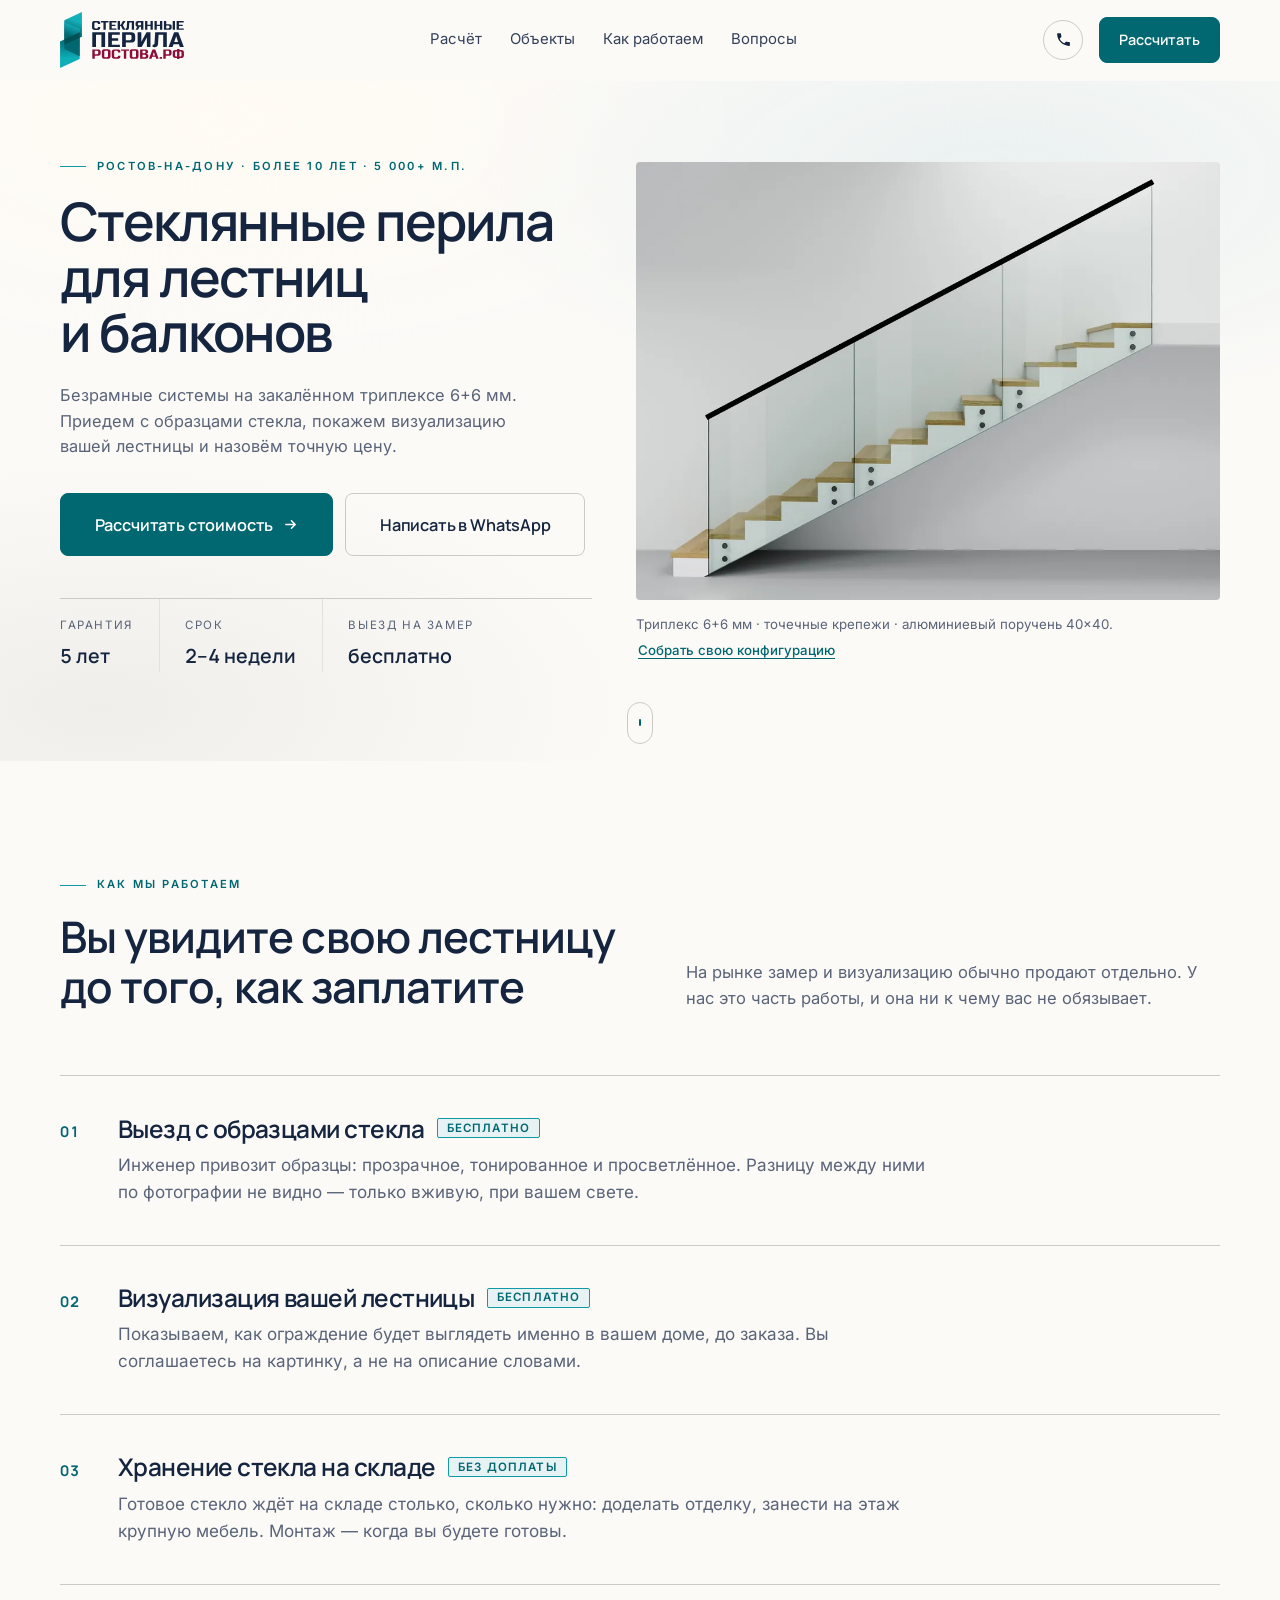
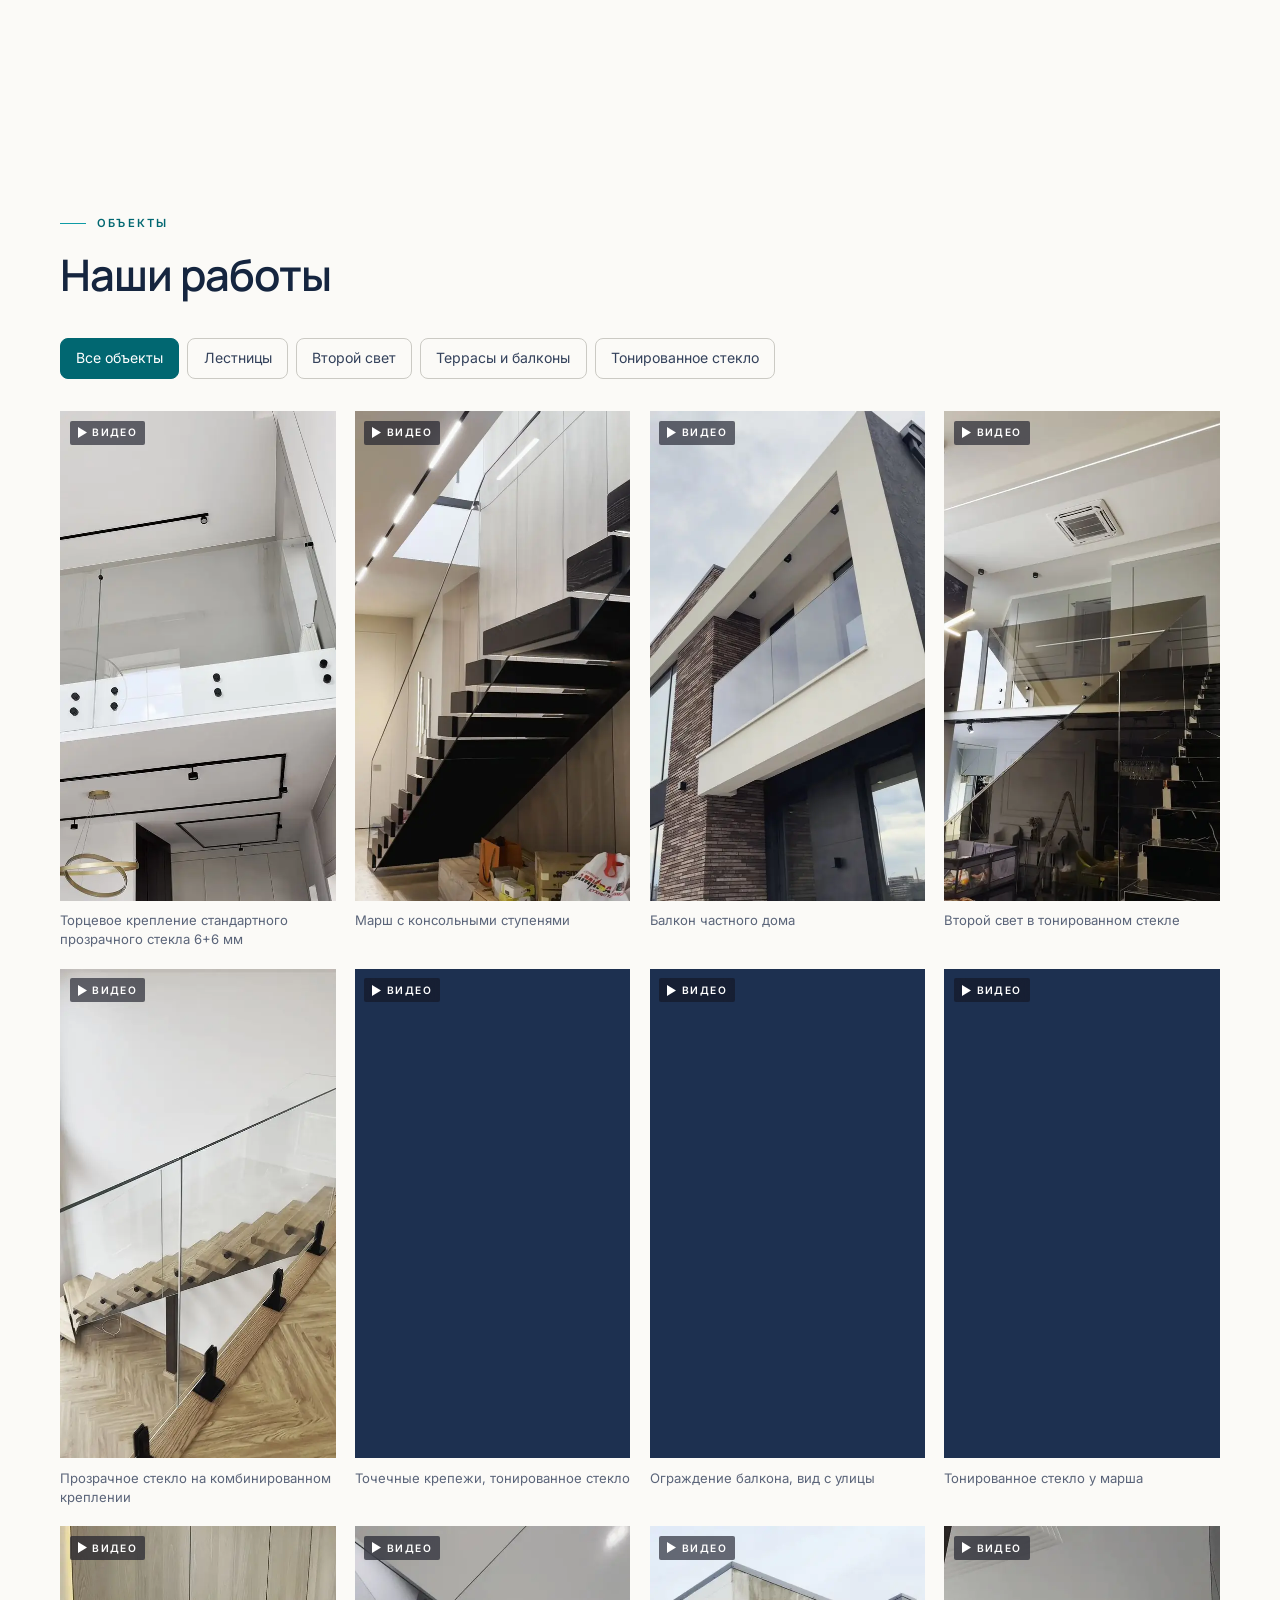
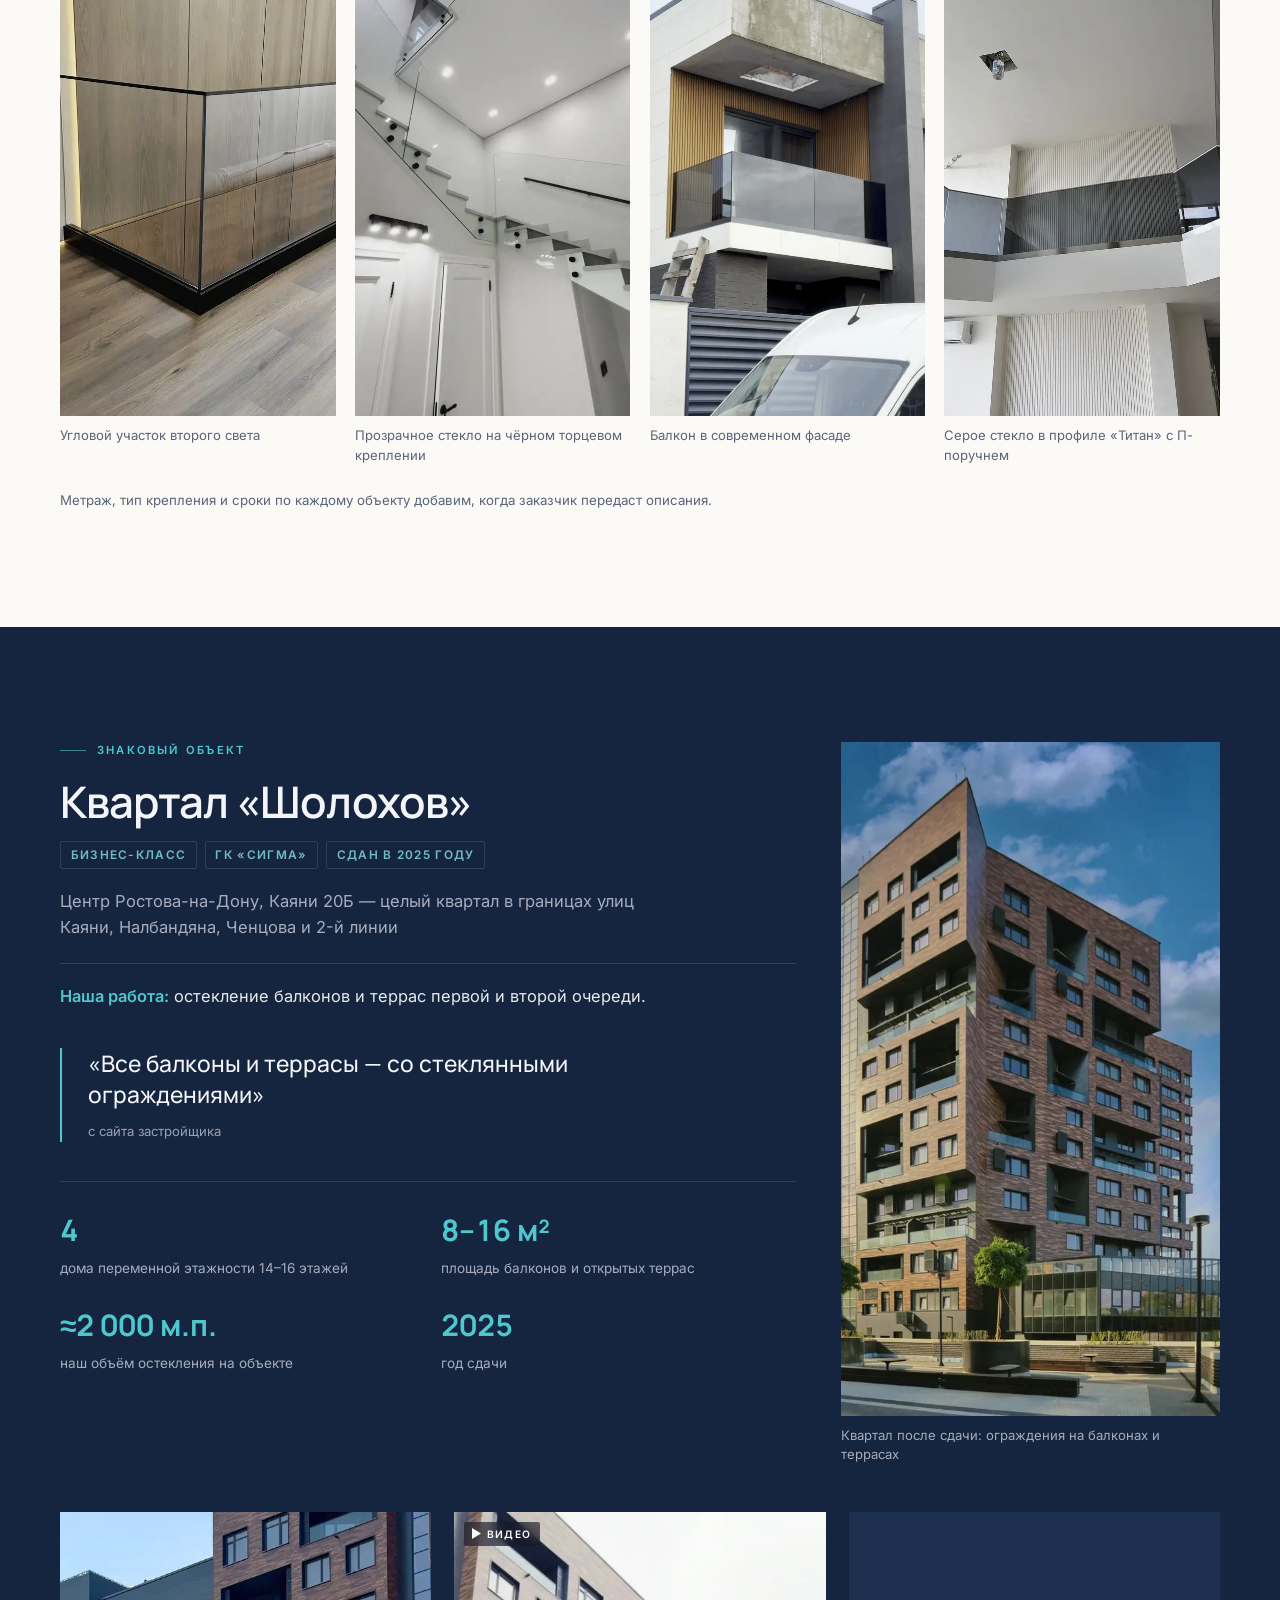
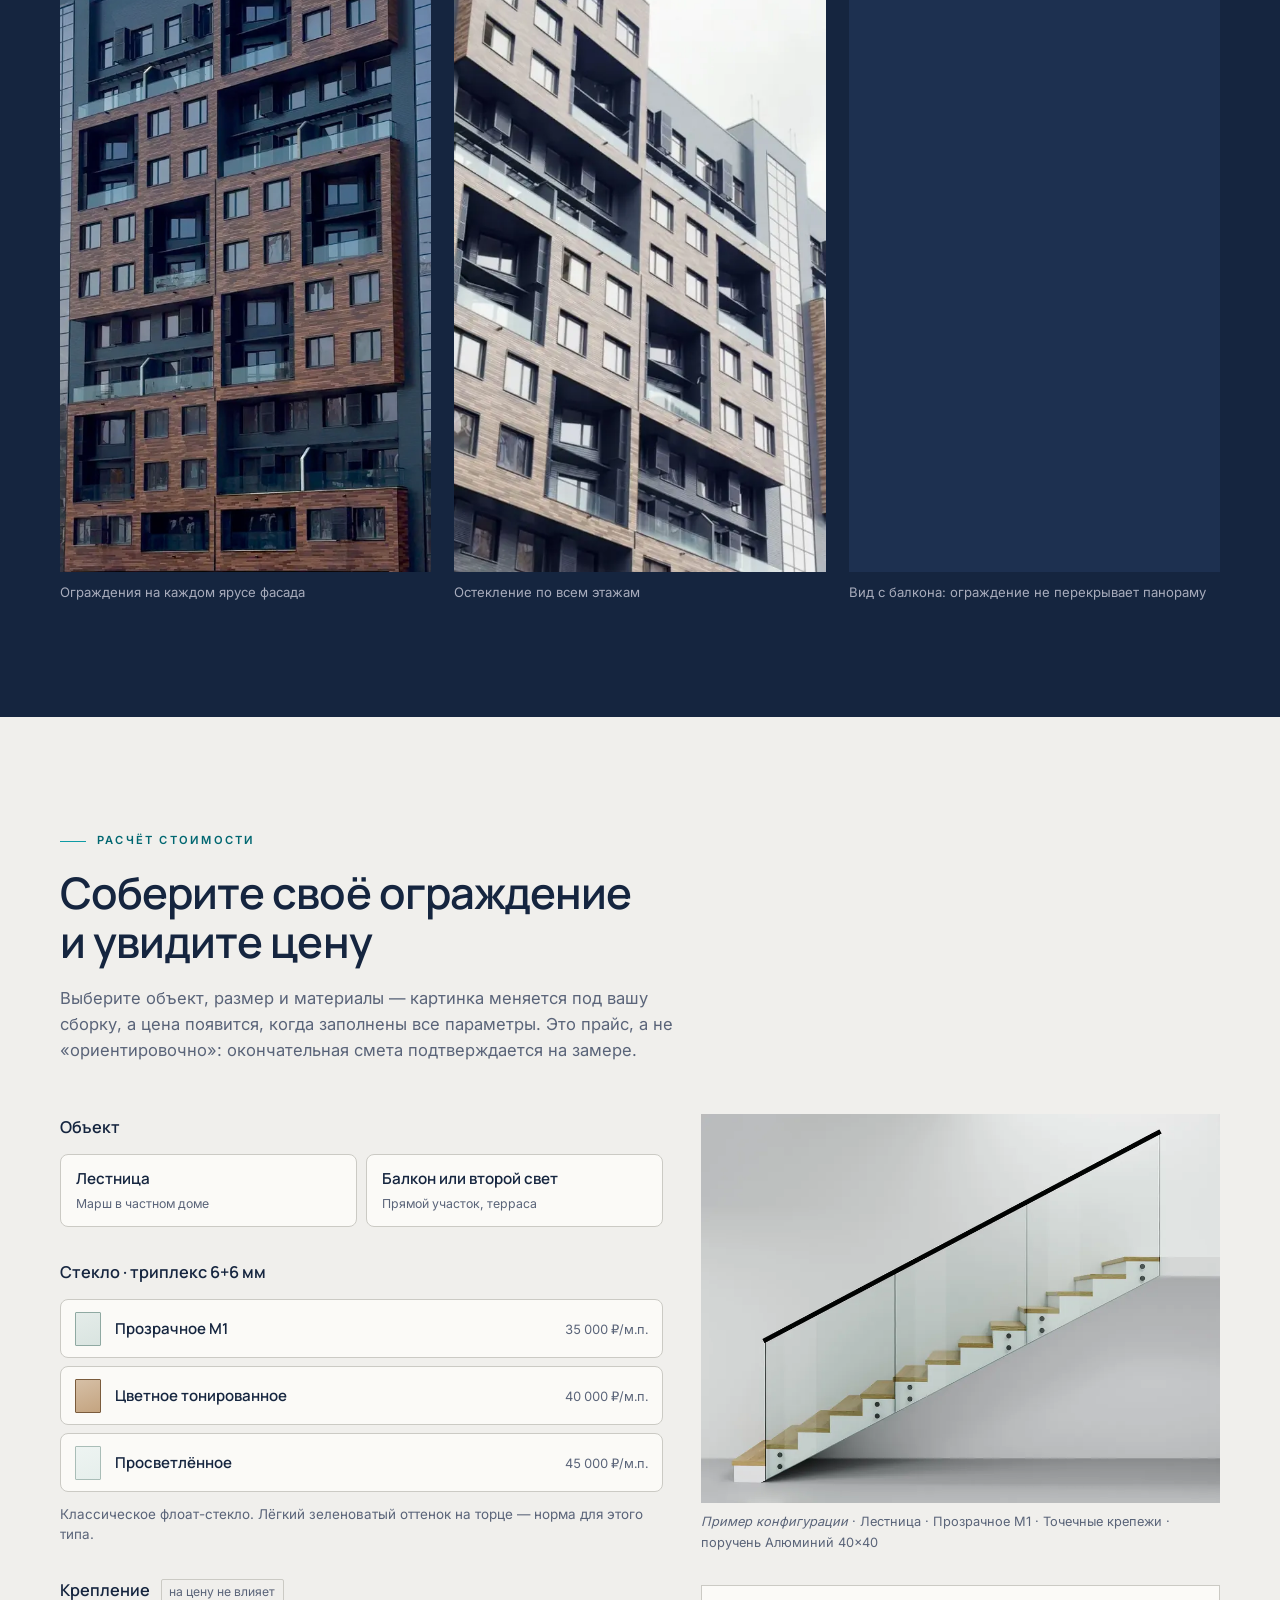
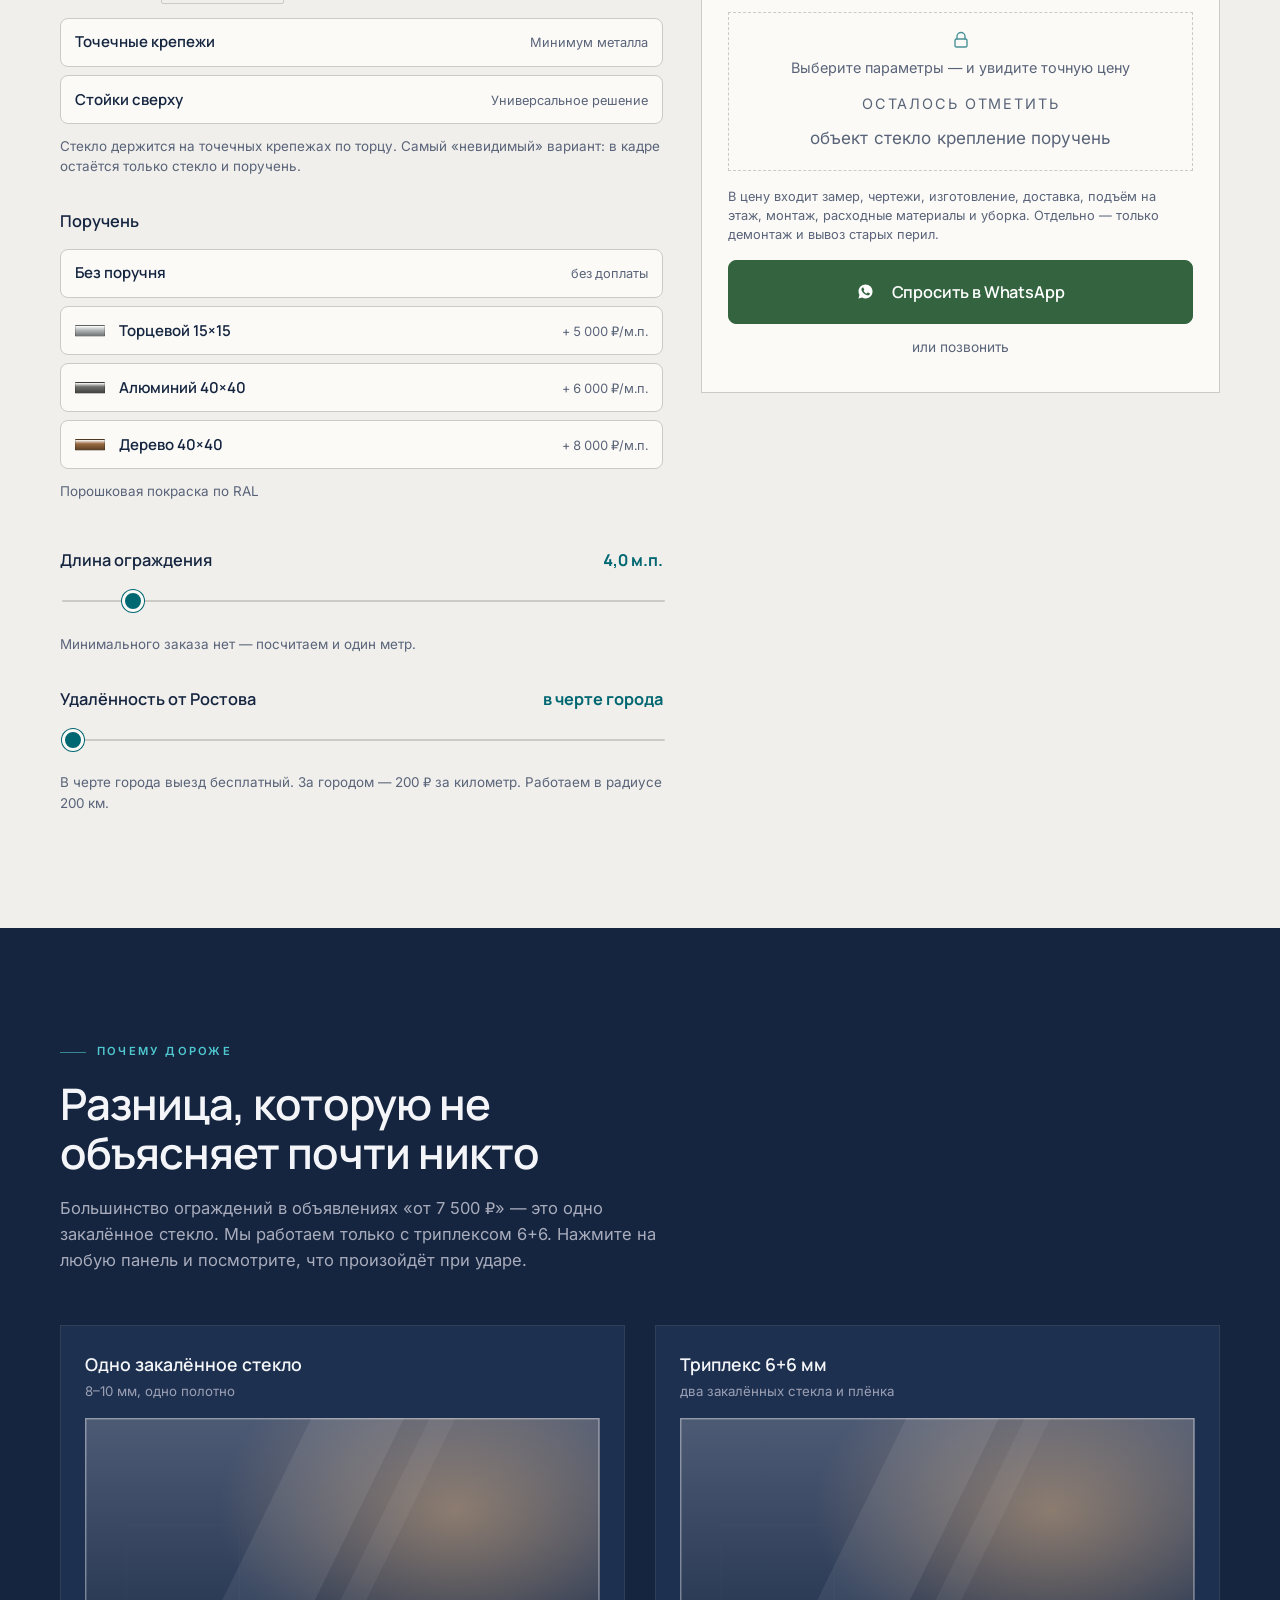
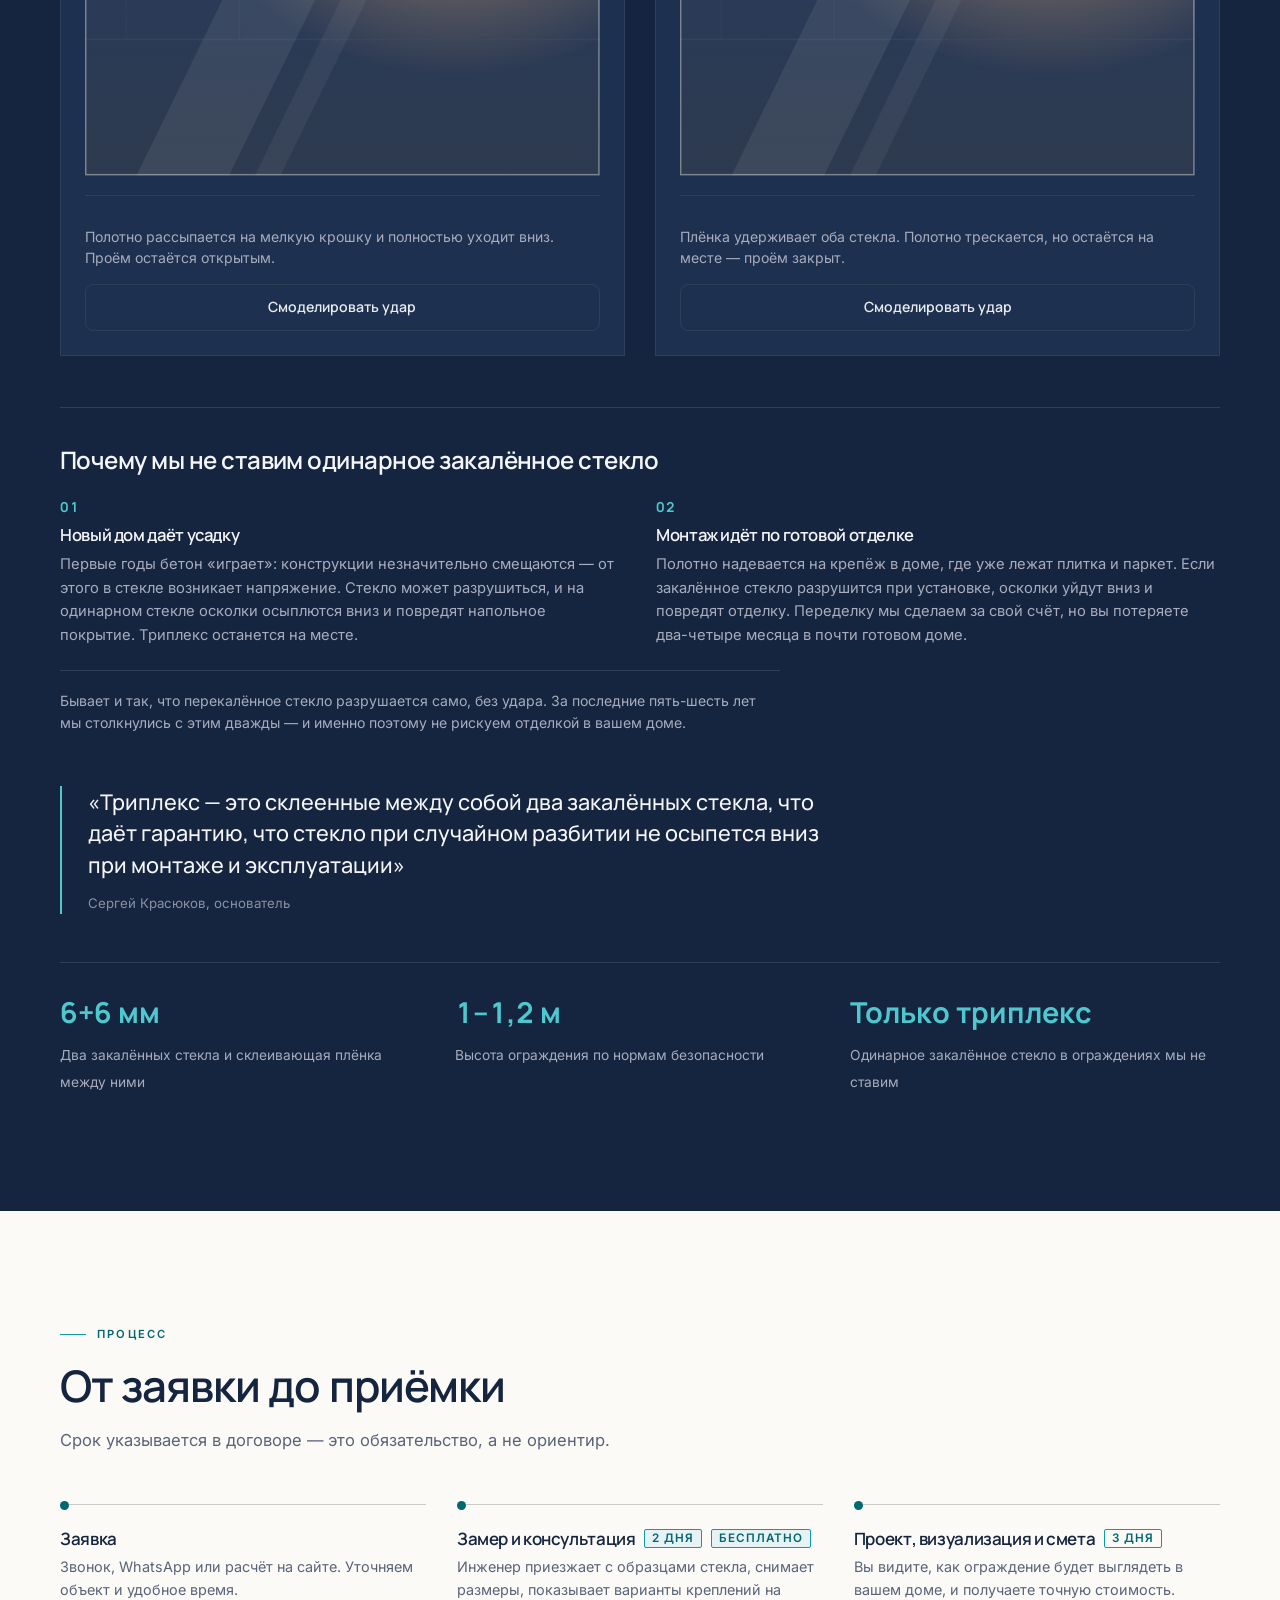
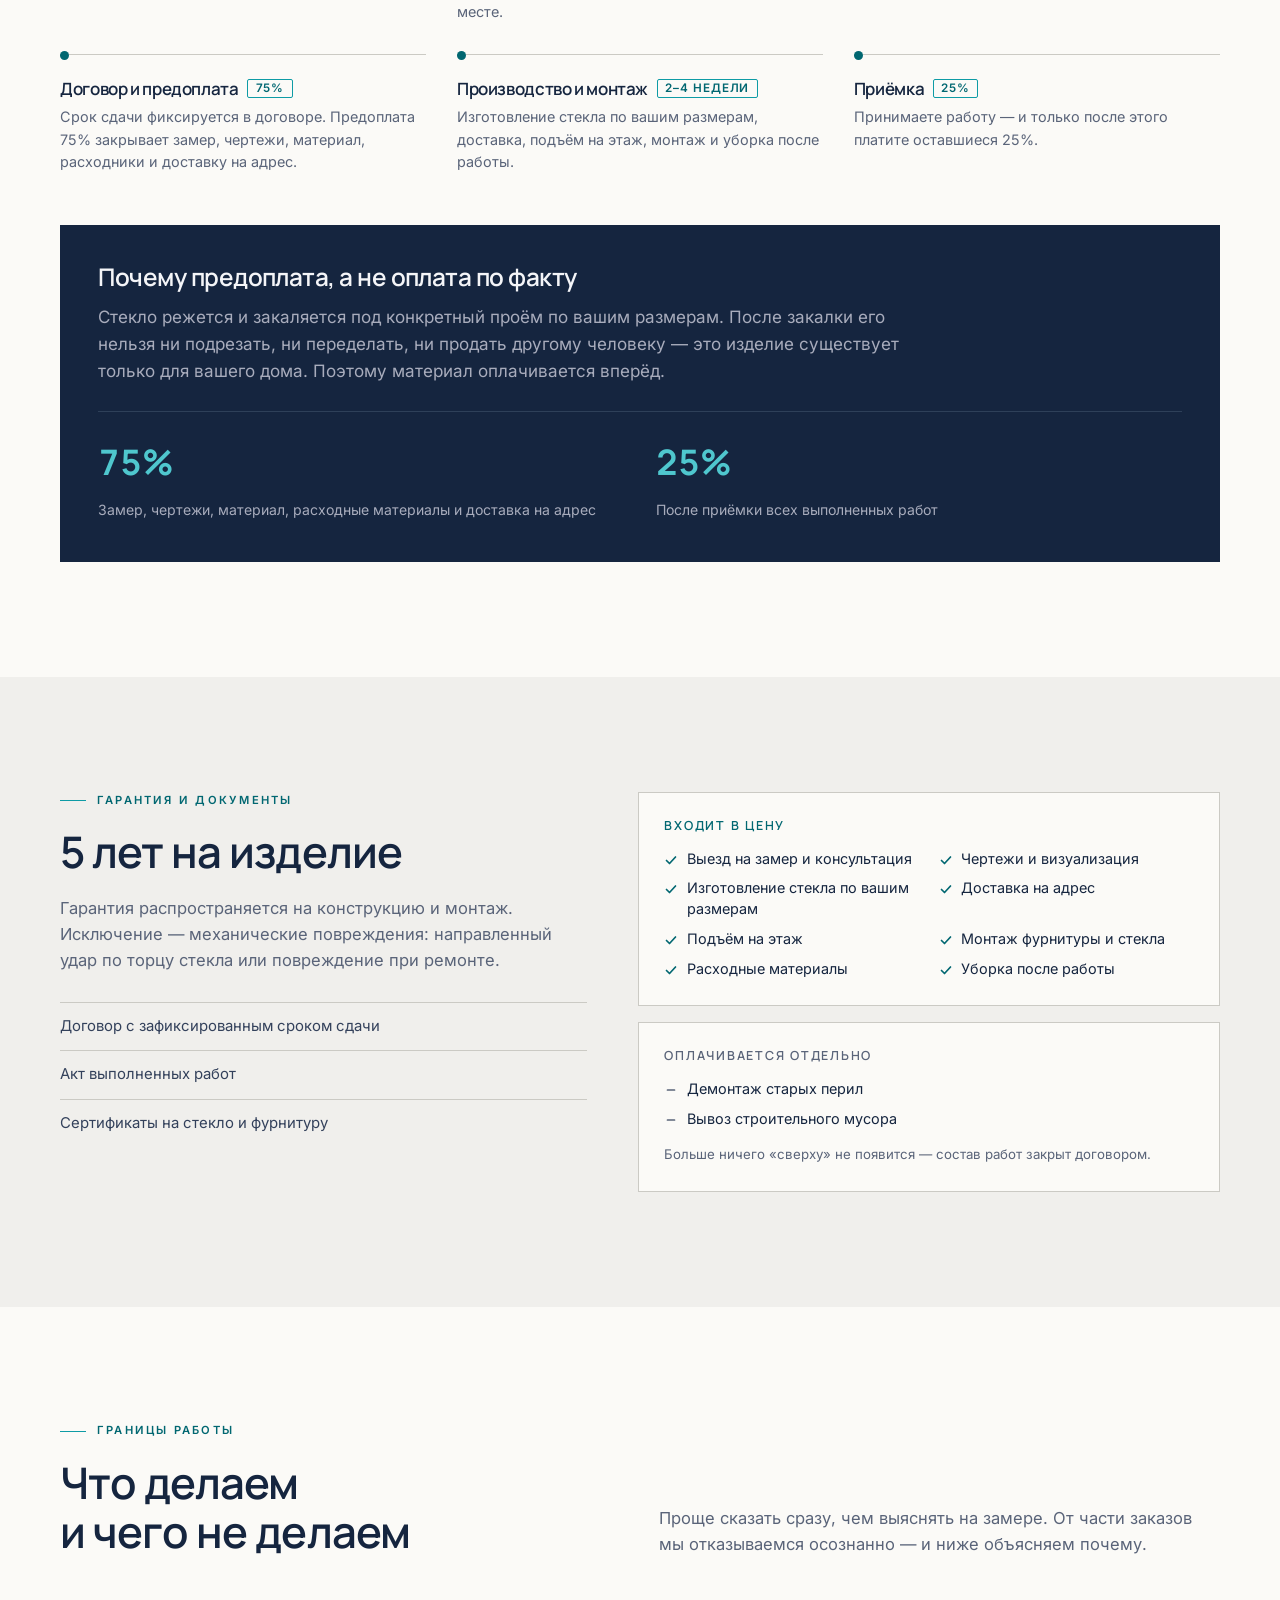
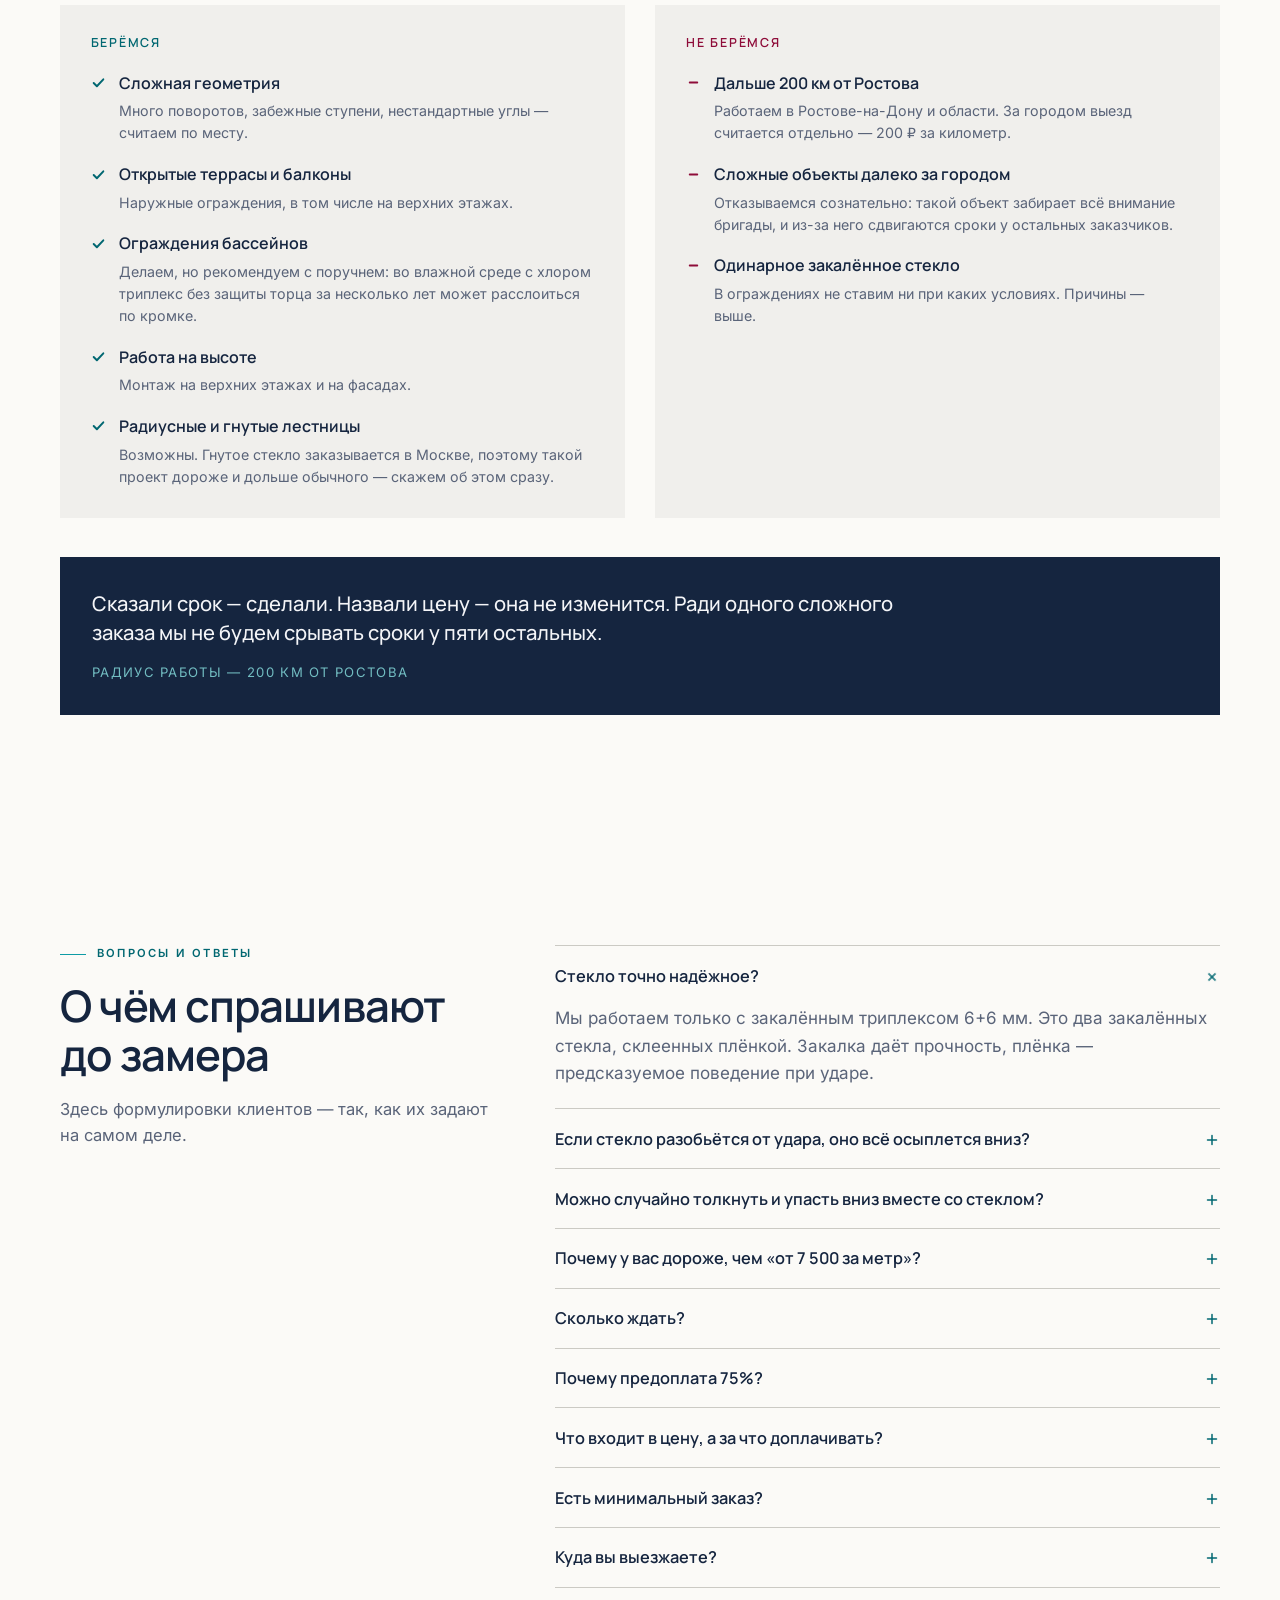
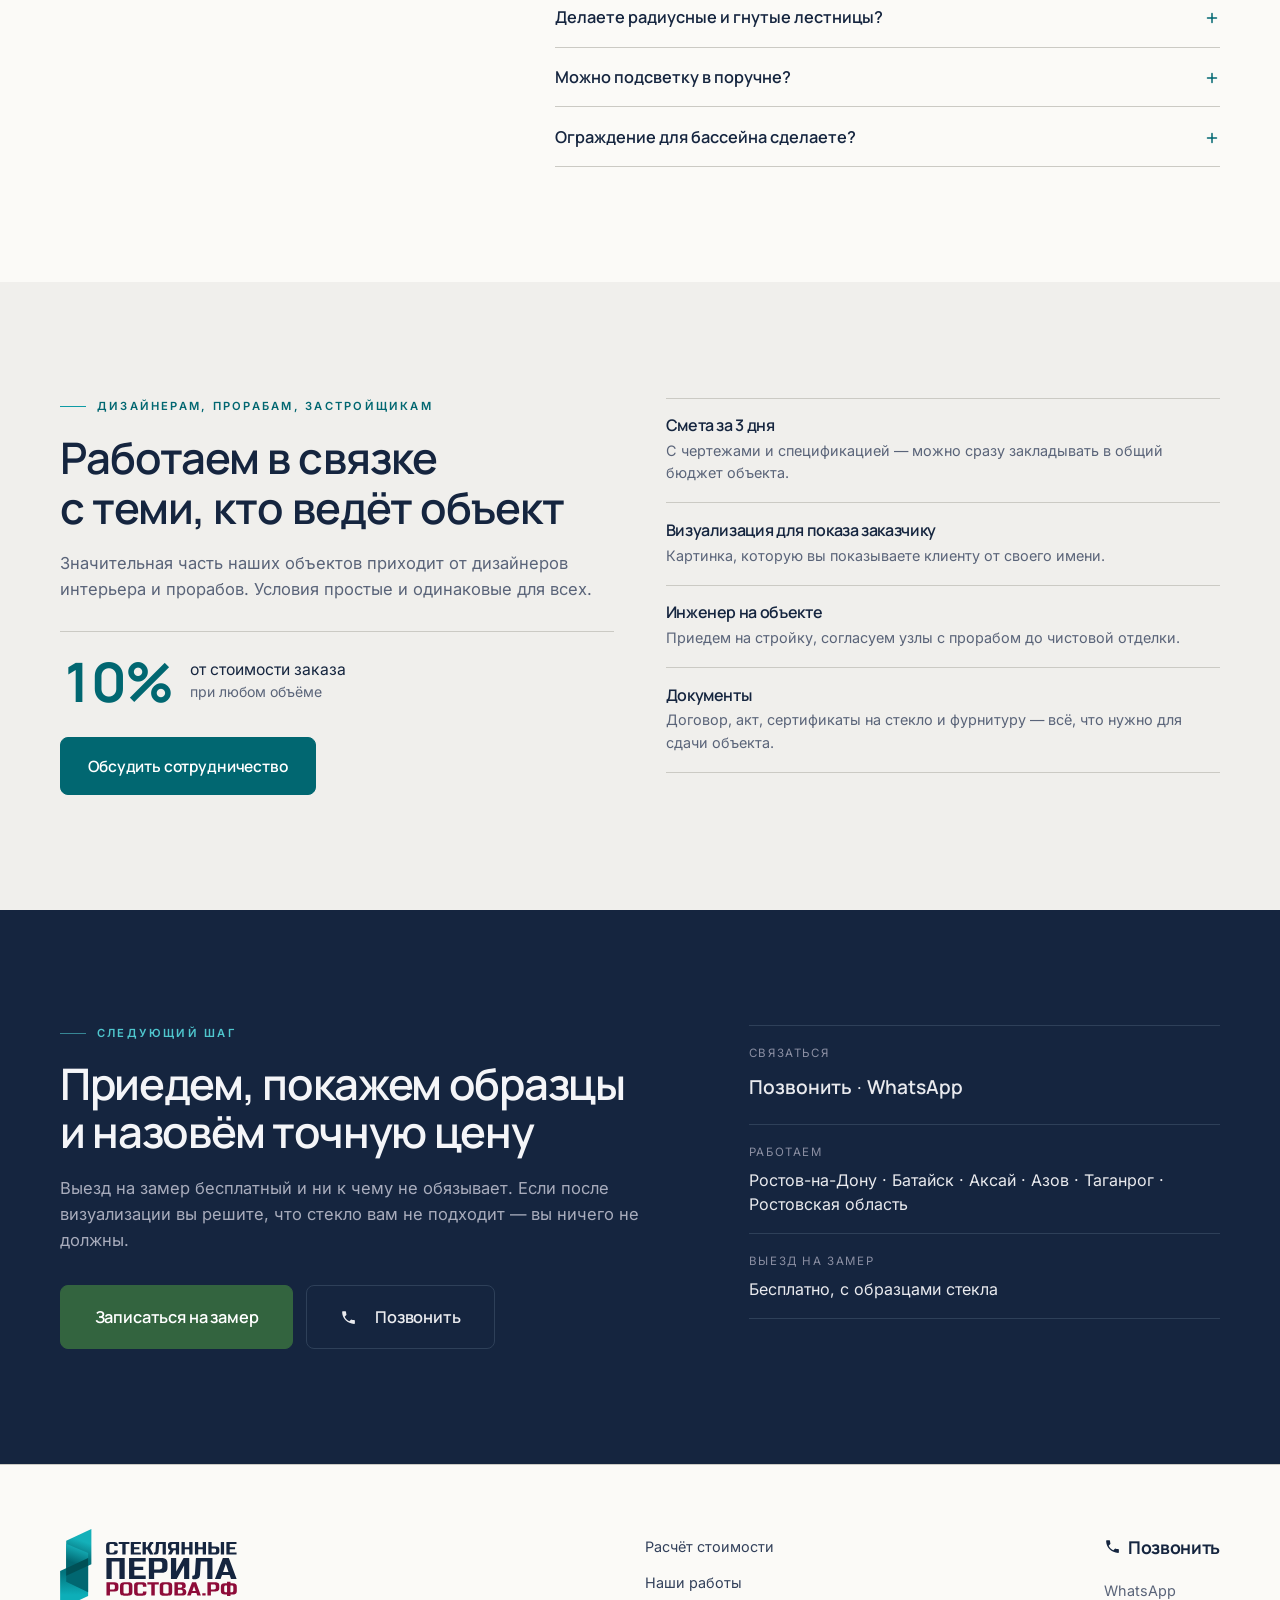
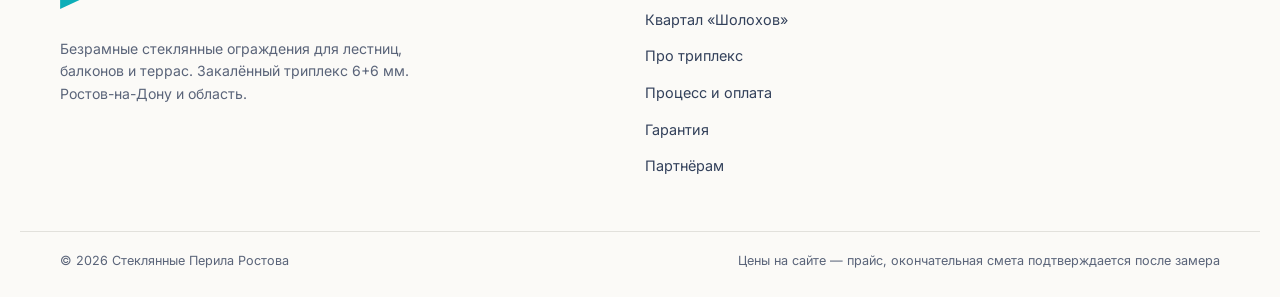
==== commit c4695dd6: "Лёгкие ролики для телефонов и показ играющего видео" ====
--- a/index.html
+++ b/index.html
@@ -1,2 +1,2 @@
 <!DOCTYPE html><html lang="ru"><head><meta charset="utf-8"><meta name="robots" content="noindex, nofollow" />
-  <meta name="viewport" content="width=device-width, initial-scale=1"><title>Стеклянные перила для лестниц и балконов в Ростове-на-Дону</title><meta name="description" content="Безрамные стеклянные ограждения на закалённом триплексе 6+6. Гарантия 5 лет, срок в договоре, 2–4 недели. Бесплатный выезд с образцами и визуализация. Расчёт стоимости онлайн."><link rel="canonical" href="https://steklo-perila-rostov.ru/"><meta property="og:type" content="website"><meta property="og:title" content="Стеклянные перила для лестниц и балконов в Ростове-на-Дону"><meta property="og:description" content="Безрамные стеклянные ограждения на закалённом триплексе 6+6. Гарантия 5 лет, срок в договоре, 2–4 недели. Бесплатный выезд с образцами и визуализация. Расчёт стоимости онлайн."><meta property="og:locale" content="ru_RU"><meta name="theme-color" content="#FBFAF7"><link rel="preload" as="font" type="font/woff2" crossorigin href="fonts/manrope-cyrillic-wght-normal.woff2"><link rel="preload" as="font" type="font/woff2" crossorigin href="fonts/inter-cyrillic-wght-normal.woff2"><link rel="icon" href="favicon.svg" type="image/svg+xml"><link rel="apple-touch-icon" href="apple-touch-icon.png"><script type="application/ld+json">{"@context":"https://schema.org","@graph":[{"@type":"LocalBusiness","@id":"https://steklo-perila-rostov.ru/#business","name":"Стеклянные Перила Ростова","description":"Безрамные стеклянные ограждения на закалённом триплексе 6+6. Гарантия 5 лет, срок в договоре, 2–4 недели. Бесплатный выезд с образцами и визуализация. Расчёт стоимости онлайн.","telephone":"+79895053000","areaServed":{"@type":"AdministrativeArea","name":"Ростовская область"},"address":{"@type":"PostalAddress","addressLocality":"Ростов-на-Дону","addressCountry":"RU"},"priceRange":"35000–53000 ₽ за пог. м","url":"https://steklo-perila-rostov.ru/"},{"@type":"Product","name":"Безрамное стеклянное ограждение на триплексе 6+6","description":"Стеклянные перила для лестниц, балконов и террас. Закалённый триплекс 6+6 мм, высота 1–1,2 м.","brand":{"@type":"Brand","name":"Стеклянные Перила Ростова"},"offers":{"@type":"AggregateOffer","priceCurrency":"RUB","lowPrice":35000,"highPrice":53000,"offerCount":3,"unitText":"погонный метр"}}]}</script><link rel="stylesheet" href="assets/style.css"></head><body><a href="#main" class="skip">К содержанию</a><header class="hd" id="hd" data-astro-cid-nen7h5rs><div class="hd__in wrap" data-astro-cid-nen7h5rs><a href="#top" class="logo" aria-label="Стеклянные Перила Ростова.рф — наверх" data-astro-cid-f7espo7c><img class="logo__mark" src="brand/emblem.svg" alt="" aria-hidden="true" width="22" height="56" data-astro-cid-f7espo7c><img class="logo__word" src="brand/wordmark.svg" alt="Стеклянные Перила Ростова.рф" width="92" height="38" data-astro-cid-f7espo7c></a><nav class="hd__nav" aria-label="Основная навигация" data-astro-cid-nen7h5rs><a href="#calc" data-astro-cid-nen7h5rs>Расчёт</a><a href="#works" data-astro-cid-nen7h5rs>Объекты</a><a href="#process" data-astro-cid-nen7h5rs>Как работаем</a><a href="#faq" data-astro-cid-nen7h5rs>Вопросы</a></nav><div class="hd__act" data-astro-cid-nen7h5rs><a class="hd__tel" href="tel:+79895053000" aria-label="Позвонить: +7 989 505-3000" title="Позвонить" data-astro-cid-nen7h5rs><svg width="17" height="17" viewBox="0 0 24 24" fill="currentColor" aria-hidden="true" data-astro-cid-nen7h5rs><path d="M6.6 10.8c1.4 2.8 3.8 5.1 6.6 6.6l2.2-2.2c.3-.3.7-.4 1-.2 1.1.4 2.3.6 3.6.6.6 0 1 .4 1 1V20c0 .6-.4 1-1 1C10.6 21 3 13.4 3 4c0-.6.4-1 1-1h3.5c.6 0 1 .4 1 1 0 1.2.2 2.4.6 3.6.1.3 0 .7-.2 1l-2.3 2.2z" data-astro-cid-nen7h5rs></path></svg></a><a class="btn hd__cta" href="#calc" data-astro-cid-nen7h5rs>Рассчитать</a><button class="hd__burger" type="button" aria-expanded="false" aria-controls="mnav" aria-label="Открыть меню" data-astro-cid-nen7h5rs><span data-astro-cid-nen7h5rs></span><span data-astro-cid-nen7h5rs></span></button></div></div><div class="mnav" id="mnav" hidden data-astro-cid-nen7h5rs><nav aria-label="Мобильная навигация" data-astro-cid-nen7h5rs><a href="#calc" data-astro-cid-nen7h5rs>Расчёт</a><a href="#works" data-astro-cid-nen7h5rs>Объекты</a><a href="#process" data-astro-cid-nen7h5rs>Как работаем</a><a href="#faq" data-astro-cid-nen7h5rs>Вопросы</a></nav><div class="mnav__foot" data-astro-cid-nen7h5rs><a class="btn btn--lg" href="tel:+79895053000" data-astro-cid-nen7h5rs><svg width="17" height="17" viewBox="0 0 24 24" fill="currentColor" aria-hidden="true" data-astro-cid-nen7h5rs><path d="M6.6 10.8c1.4 2.8 3.8 5.1 6.6 6.6l2.2-2.2c.3-.3.7-.4 1-.2 1.1.4 2.3.6 3.6.6.6 0 1 .4 1 1V20c0 .6-.4 1-1 1C10.6 21 3 13.4 3 4c0-.6.4-1 1-1h3.5c.6 0 1 .4 1 1 0 1.2.2 2.4.6 3.6.1.3 0 .7-.2 1l-2.3 2.2z" data-astro-cid-nen7h5rs></path></svg><span data-astro-cid-nen7h5rs>Позвонить</span></a><a class="btn btn--ghost btn--lg" href="https://wa.me/79673008040" target="_blank" rel="noopener" data-astro-cid-nen7h5rs>WhatsApp</a></div></div></header><script type="module">var e=document.getElementById(`hd`),t=e.querySelector(`.hd__burger`),n=document.getElementById(`mnav`),r=()=>e.setAttribute(`data-stuck`,window.scrollY>12?`1`:`0`);r(),window.addEventListener(`scroll`,r,{passive:!0}),t.addEventListener(`click`,()=>{let e=t.getAttribute(`aria-expanded`)===`true`;t.setAttribute(`aria-expanded`,String(!e)),t.setAttribute(`aria-label`,e?`Открыть меню`:`Закрыть меню`),n.hidden=e,document.body.style.overflow=e?``:`hidden`}),n.addEventListener(`click`,e=>{e.target.tagName===`A`&&(t.setAttribute(`aria-expanded`,`false`),n.hidden=!0,document.body.style.overflow=``)});</script><main id="main"><section class="hero" id="top" data-astro-cid-ge2uvauf><div class="hero__glow" aria-hidden="true" data-astro-cid-ge2uvauf></div><div class="wrap hero__in" data-astro-cid-ge2uvauf><div class="hero__copy" data-astro-cid-ge2uvauf><p class="kicker rv" data-astro-cid-ge2uvauf>Ростов-на-Дону · более 10 лет · 5 000+ м.п.</p><h1 class="hero__h1 rv" data-d="60" data-astro-cid-ge2uvauf>Стеклянные перила<br data-astro-cid-ge2uvauf>для лестниц<br data-astro-cid-ge2uvauf>и&nbsp;балконов</h1><p class="hero__lead rv" data-d="140" data-astro-cid-ge2uvauf>Безрамные системы на закалённом триплексе 6+6&nbsp;мм. Приедем с образцами стекла, покажем визуализацию вашей лестницы и назовём точную цену.</p><div class="hero__cta rv" data-d="220" data-astro-cid-ge2uvauf><a class="btn btn--lg" href="#calc" data-astro-cid-ge2uvauf>Рассчитать стоимость<svg width="15" height="15" viewBox="0 0 16 16" fill="none" aria-hidden="true" data-astro-cid-ge2uvauf><path d="M3 8h10M9 4l4 4-4 4" stroke="currentColor" stroke-width="1.6" stroke-linecap="round" stroke-linejoin="round" data-astro-cid-ge2uvauf></path></svg></a><a class="btn btn--ghost btn--lg" href="https://wa.me/79673008040?text=%D0%97%D0%B4%D1%80%D0%B0%D0%B2%D1%81%D1%82%D0%B2%D1%83%D0%B9%D1%82%D0%B5!%20%D0%A5%D0%BE%D1%87%D1%83%20%D0%BF%D1%80%D0%BE%D0%BA%D0%BE%D0%BD%D1%81%D1%83%D0%BB%D1%8C%D1%82%D0%B8%D1%80%D0%BE%D0%B2%D0%B0%D1%82%D1%8C%D1%81%D1%8F%20%D0%BF%D0%BE%20%D1%81%D1%82%D0%B5%D0%BA%D0%BB%D1%8F%D0%BD%D0%BD%D1%8B%D0%BC%20%D0%BF%D0%B5%D1%80%D0%B8%D0%BB%D0%B0%D0%BC." target="_blank" rel="noopener" data-astro-cid-ge2uvauf>Написать в WhatsApp</a></div><dl class="hero__facts rv" data-d="300" data-astro-cid-ge2uvauf><div data-astro-cid-ge2uvauf><dt data-astro-cid-ge2uvauf>Гарантия</dt><dd class="num" data-astro-cid-ge2uvauf>5 лет</dd></div><div data-astro-cid-ge2uvauf><dt data-astro-cid-ge2uvauf>Срок</dt><dd class="num" data-astro-cid-ge2uvauf>2–4 недели</dd></div><div data-astro-cid-ge2uvauf><dt data-astro-cid-ge2uvauf>Выезд на замер</dt><dd data-astro-cid-ge2uvauf>бесплатно</dd></div></dl></div><figure class="hero__vis" data-railing data-astro-cid-ge2uvauf><div class="hero__shot" data-astro-cid-ge2uvauf><img src="img/calc/stairs-clear-point-alu40.webp" width="1000" height="750" alt="Лестничный марш с безрамным стеклянным ограждением на точечных крепежах и алюминиевым поручнем" fetchpriority="high" decoding="async" data-astro-cid-ge2uvauf></div><figcaption data-astro-cid-ge2uvauf>Триплекс 6+6&nbsp;мм · точечные крепежи · алюминиевый поручень 40×40.<button type="button" class="hero__link" data-jump data-astro-cid-ge2uvauf>Собрать свою конфигурацию</button></figcaption></figure></div><a class="hero__scroll" href="#offer" aria-label="Дальше, к описанию услуги" data-astro-cid-ge2uvauf><span data-astro-cid-ge2uvauf></span></a></section><script type="module">document.querySelector(`[data-jump]`)?.addEventListener(`click`,()=>{document.getElementById(`calc`)?.scrollIntoView({behavior:`smooth`,block:`start`})});</script><section class="section offer" id="offer" data-astro-cid-ukhclrpq><div class="wrap" data-astro-cid-ukhclrpq><div class="offer__top" data-astro-cid-ukhclrpq><div data-astro-cid-ukhclrpq><p class="kicker rv" data-astro-cid-ukhclrpq>Как мы работаем</p><h2 class="h2 rv" data-d="60" data-astro-cid-ukhclrpq>Вы увидите свою лестницу<br data-astro-cid-ukhclrpq>до того, как заплатите</h2></div><p class="lead rv" data-d="120" data-astro-cid-ukhclrpq>На рынке замер и визуализацию обычно продают отдельно. У нас это часть работы, и она ни к чему вас не обязывает.</p></div><ol class="offer__list" data-astro-cid-ukhclrpq><li class="offer__item rv" data-d="140" data-astro-cid-ukhclrpq><span class="offer__n num" data-astro-cid-ukhclrpq>01</span><div class="offer__body" data-astro-cid-ukhclrpq><h3 class="h3" data-astro-cid-ukhclrpq>Выезд с образцами стекла<span class="offer__tag" data-astro-cid-ukhclrpq>бесплатно</span></h3><p data-astro-cid-ukhclrpq>Инженер привозит образцы: прозрачное, тонированное и просветлённое. Разницу между ними по фотографии не видно — только вживую, при вашем свете.</p></div></li><li class="offer__item rv" data-d="220" data-astro-cid-ukhclrpq><span class="offer__n num" data-astro-cid-ukhclrpq>02</span><div class="offer__body" data-astro-cid-ukhclrpq><h3 class="h3" data-astro-cid-ukhclrpq>Визуализация вашей лестницы<span class="offer__tag" data-astro-cid-ukhclrpq>бесплатно</span></h3><p data-astro-cid-ukhclrpq>Показываем, как ограждение будет выглядеть именно в вашем доме, до заказа. Вы соглашаетесь на картинку, а не на описание словами.</p></div></li><li class="offer__item rv" data-d="300" data-astro-cid-ukhclrpq><span class="offer__n num" data-astro-cid-ukhclrpq>03</span><div class="offer__body" data-astro-cid-ukhclrpq><h3 class="h3" data-astro-cid-ukhclrpq>Хранение стекла на складе<span class="offer__tag" data-astro-cid-ukhclrpq>без доплаты</span></h3><p data-astro-cid-ukhclrpq>Готовое стекло ждёт на складе столько, сколько нужно: доделать отделку, занести на этаж крупную мебель. Монтаж — когда вы будете готовы.</p></div></li></ol></div></section><section class="section wk" id="works" data-astro-cid-rcgqestb><div class="wrap" data-astro-cid-rcgqestb><header class="wk__head" data-astro-cid-rcgqestb><div data-astro-cid-rcgqestb><p class="kicker rv" data-astro-cid-rcgqestb>Объекты</p><h2 class="h2 rv" data-d="60" data-astro-cid-rcgqestb>Наши работы</h2></div></header><div class="wk__filters rv" data-d="140" role="group" aria-label="Фильтр объектов" data-astro-cid-rcgqestb><button type="button" class="wk__f" data-tag="all" aria-pressed="true" data-astro-cid-rcgqestb>Все объекты</button><button type="button" class="wk__f" data-tag="stairs" aria-pressed="false" data-astro-cid-rcgqestb>Лестницы</button><button type="button" class="wk__f" data-tag="void" aria-pressed="false" data-astro-cid-rcgqestb>Второй свет</button><button type="button" class="wk__f" data-tag="terrace" aria-pressed="false" data-astro-cid-rcgqestb>Террасы и балконы</button><button type="button" class="wk__f" data-tag="tinted" aria-pressed="false" data-astro-cid-rcgqestb>Тонированное стекло</button></div><div class="wk__grid" data-grid data-astro-cid-rcgqestb><div class="wk__cell rv" data-tags="void" data-d="100" data-astro-cid-rcgqestb><figure class="md md--video" data-astro-cid-kg7vladn><div class="md__box" data-astro-cid-kg7vladn><picture data-astro-cid-kg7vladn><source type="image/webp" srcset="works/void-1-poster@0.5.webp 550w, works/void-1-poster.webp 1100w" sizes="(max-width:440px) 92vw, (max-width:760px) 46vw, (max-width:1040px) 30vw, 23vw" data-astro-cid-kg7vladn><img src="works/void-1-poster.jpg" srcset="works/void-1-poster@0.5.jpg 550w, works/void-1-poster.jpg 1100w" sizes="(max-width:440px) 92vw, (max-width:760px) 46vw, (max-width:1040px) 30vw, 23vw" alt="Безрамное стеклянное ограждение антресоли второго света с тонким поручнем" width="1100" height="1956" loading="lazy" decoding="async" data-astro-cid-kg7vladn></picture><video class="md__v" data-src="works/void-1.mp4" muted loop playsinline preload="none" tabindex="-1" aria-hidden="true" data-astro-cid-kg7vladn></video><span class="md__badge" aria-hidden="true" data-astro-cid-kg7vladn><svg width="9" height="11" viewBox="0 0 9 11" fill="currentColor" data-astro-cid-kg7vladn><path d="M0 0l9 5.5L0 11z" data-astro-cid-kg7vladn></path></svg>видео</span></div><figcaption data-astro-cid-kg7vladn>Торцевое крепление стандартного прозрачного стекла 6+6 мм</figcaption></figure><script type="module">var e=[...document.querySelectorAll(`video[data-src]`)];if(e.length&&!window.matchMedia(`(prefers-reduced-motion: reduce)`).matches){let t=new Set,n=null,r=0,i=e=>{e.src||(e.src=e.dataset.src,e.addEventListener(`playing`,()=>e.setAttribute(`data-on`,``),{once:!0})),e.play().catch(()=>{})},a=e=>{e.paused||e.pause(),e.removeAttribute(`data-on`)},o=()=>{let e=window.innerHeight/2,r=null,o=1/0;t.forEach(t=>{let n=t.getBoundingClientRect(),i=Math.abs(n.top+n.height/2-e);i<o&&(o=i,r=t)}),r!==n&&(n&&a(n),n=r,n&&i(n))},s=new IntersectionObserver(e=>{e.forEach(e=>{e.isIntersecting?t.add(e.target):(t.delete(e.target),e.target!==n&&a(e.target))}),o()},{threshold:.6});e.forEach(e=>s.observe(e));let c=0;addEventListener(`scroll`,()=>{r=Date.now()+1500,!c&&(c=requestAnimationFrame(()=>{c=0,o()}))},{passive:!0});let l=()=>{let t=navigator.connection,i=t&&t.effectiveType||`4g`;if(t&&t.saveData||/(^|-)2g$/.test(i))return;let a=i===`3g`?4:e.length,o=0,s=0,c=()=>{if(s>=a)return;if(n&&n.readyState<3){setTimeout(c,400);return}if(Date.now()<r){setTimeout(c,400);return}let t=e[o++];if(!t)return;if(t.src){c();return}s++,t.preload=`auto`,t.src=t.dataset.src;let i=!1,l=()=>{i||(i=!0,setTimeout(c,700))};t.addEventListener(`canplaythrough`,l,{once:!0}),t.addEventListener(`error`,l,{once:!0}),setTimeout(l,6e3)};c()};addEventListener(`load`,()=>{(window.requestIdleCallback||(e=>setTimeout(e,1500)))(l,{timeout:3e3})})}</script></div><div class="wk__cell rv" data-tags="stairs" data-d="170" data-astro-cid-rcgqestb><figure class="md md--video" data-astro-cid-kg7vladn><div class="md__box" data-astro-cid-kg7vladn><picture data-astro-cid-kg7vladn><source type="image/webp" srcset="works/stairs-1-poster@0.5.webp 550w, works/stairs-1-poster.webp 1100w" sizes="(max-width:440px) 92vw, (max-width:760px) 46vw, (max-width:1040px) 30vw, 23vw" data-astro-cid-kg7vladn><img src="works/stairs-1-poster.jpg" srcset="works/stairs-1-poster@0.5.jpg 550w, works/stairs-1-poster.jpg 1100w" sizes="(max-width:440px) 92vw, (max-width:760px) 46vw, (max-width:1040px) 30vw, 23vw" alt="Лестница с консольными ступенями и стеклянным ограждением" width="1100" height="1956" loading="lazy" decoding="async" data-astro-cid-kg7vladn></picture><video class="md__v" data-src="works/stairs-1.mp4" muted loop playsinline preload="none" tabindex="-1" aria-hidden="true" data-astro-cid-kg7vladn></video><span class="md__badge" aria-hidden="true" data-astro-cid-kg7vladn><svg width="9" height="11" viewBox="0 0 9 11" fill="currentColor" data-astro-cid-kg7vladn><path d="M0 0l9 5.5L0 11z" data-astro-cid-kg7vladn></path></svg>видео</span></div><figcaption data-astro-cid-kg7vladn>Марш с консольными ступенями</figcaption></figure></div><div class="wk__cell rv" data-tags="terrace" data-d="240" data-astro-cid-rcgqestb><figure class="md md--video" data-astro-cid-kg7vladn><div class="md__box" data-astro-cid-kg7vladn><picture data-astro-cid-kg7vladn><source type="image/webp" srcset="works/terrace-1-poster@0.5.webp 550w, works/terrace-1-poster.webp 1100w" sizes="(max-width:440px) 92vw, (max-width:760px) 46vw, (max-width:1040px) 30vw, 23vw" data-astro-cid-kg7vladn><img src="works/terrace-1-poster.jpg" srcset="works/terrace-1-poster@0.5.jpg 550w, works/terrace-1-poster.jpg 1100w" sizes="(max-width:440px) 92vw, (max-width:760px) 46vw, (max-width:1040px) 30vw, 23vw" alt="Балкон частного дома со стеклянным ограждением" width="1100" height="1956" loading="lazy" decoding="async" data-astro-cid-kg7vladn></picture><video class="md__v" data-src="works/terrace-1.mp4" muted loop playsinline preload="none" tabindex="-1" aria-hidden="true" data-astro-cid-kg7vladn></video><span class="md__badge" aria-hidden="true" data-astro-cid-kg7vladn><svg width="9" height="11" viewBox="0 0 9 11" fill="currentColor" data-astro-cid-kg7vladn><path d="M0 0l9 5.5L0 11z" data-astro-cid-kg7vladn></path></svg>видео</span></div><figcaption data-astro-cid-kg7vladn>Балкон частного дома</figcaption></figure></div><div class="wk__cell rv" data-tags="tinted void" data-d="310" data-astro-cid-rcgqestb><figure class="md md--video" data-astro-cid-kg7vladn><div class="md__box" data-astro-cid-kg7vladn><picture data-astro-cid-kg7vladn><source type="image/webp" srcset="works/tinted-1-poster@0.5.webp 550w, works/tinted-1-poster.webp 1100w" sizes="(max-width:440px) 92vw, (max-width:760px) 46vw, (max-width:1040px) 30vw, 23vw" data-astro-cid-kg7vladn><img src="works/tinted-1-poster.jpg" srcset="works/tinted-1-poster@0.5.jpg 550w, works/tinted-1-poster.jpg 1100w" sizes="(max-width:440px) 92vw, (max-width:760px) 46vw, (max-width:1040px) 30vw, 23vw" alt="Ограждение второго света из тонированного стекла" width="1100" height="1956" loading="lazy" decoding="async" data-astro-cid-kg7vladn></picture><video class="md__v" data-src="works/tinted-1.mp4" muted loop playsinline preload="none" tabindex="-1" aria-hidden="true" data-astro-cid-kg7vladn></video><span class="md__badge" aria-hidden="true" data-astro-cid-kg7vladn><svg width="9" height="11" viewBox="0 0 9 11" fill="currentColor" data-astro-cid-kg7vladn><path d="M0 0l9 5.5L0 11z" data-astro-cid-kg7vladn></path></svg>видео</span></div><figcaption data-astro-cid-kg7vladn>Второй свет в тонированном стекле</figcaption></figure></div><div class="wk__cell rv" data-tags="void" data-d="100" data-astro-cid-rcgqestb><figure class="md md--video" data-astro-cid-kg7vladn><div class="md__box" data-astro-cid-kg7vladn><picture data-astro-cid-kg7vladn><source type="image/webp" srcset="works/void-2-poster@0.5.webp 550w, works/void-2-poster.webp 1100w" sizes="(max-width:440px) 92vw, (max-width:760px) 46vw, (max-width:1040px) 30vw, 23vw" data-astro-cid-kg7vladn><img src="works/void-2-poster.jpg" srcset="works/void-2-poster@0.5.jpg 550w, works/void-2-poster.jpg 1100w" sizes="(max-width:440px) 92vw, (max-width:760px) 46vw, (max-width:1040px) 30vw, 23vw" alt="Стеклянное ограждение на стойках у проёма второго света" width="1100" height="1956" loading="lazy" decoding="async" data-astro-cid-kg7vladn></picture><video class="md__v" data-src="works/void-2.mp4" muted loop playsinline preload="none" tabindex="-1" aria-hidden="true" data-astro-cid-kg7vladn></video><span class="md__badge" aria-hidden="true" data-astro-cid-kg7vladn><svg width="9" height="11" viewBox="0 0 9 11" fill="currentColor" data-astro-cid-kg7vladn><path d="M0 0l9 5.5L0 11z" data-astro-cid-kg7vladn></path></svg>видео</span></div><figcaption data-astro-cid-kg7vladn>Прозрачное стекло на комбинированном креплении</figcaption></figure></div><div class="wk__cell rv" data-tags="stairs tinted" data-d="170" data-astro-cid-rcgqestb><figure class="md md--video" data-astro-cid-kg7vladn><div class="md__box" data-astro-cid-kg7vladn><picture data-astro-cid-kg7vladn><source type="image/webp" srcset="works/stairs-2-poster@0.5.webp 550w, works/stairs-2-poster.webp 1100w" sizes="(max-width:440px) 92vw, (max-width:760px) 46vw, (max-width:1040px) 30vw, 23vw" data-astro-cid-kg7vladn><img src="works/stairs-2-poster.jpg" srcset="works/stairs-2-poster@0.5.jpg 550w, works/stairs-2-poster.jpg 1100w" sizes="(max-width:440px) 92vw, (max-width:760px) 46vw, (max-width:1040px) 30vw, 23vw" alt="Лестница с тонированным стеклом на точечных крепежах" width="1100" height="1956" loading="lazy" decoding="async" data-astro-cid-kg7vladn></picture><video class="md__v" data-src="works/stairs-2.mp4" muted loop playsinline preload="none" tabindex="-1" aria-hidden="true" data-astro-cid-kg7vladn></video><span class="md__badge" aria-hidden="true" data-astro-cid-kg7vladn><svg width="9" height="11" viewBox="0 0 9 11" fill="currentColor" data-astro-cid-kg7vladn><path d="M0 0l9 5.5L0 11z" data-astro-cid-kg7vladn></path></svg>видео</span></div><figcaption data-astro-cid-kg7vladn>Точечные крепежи, тонированное стекло</figcaption></figure></div><div class="wk__cell rv" data-tags="terrace" data-d="240" data-astro-cid-rcgqestb><figure class="md md--video" data-astro-cid-kg7vladn><div class="md__box" data-astro-cid-kg7vladn><picture data-astro-cid-kg7vladn><source type="image/webp" srcset="works/terrace-2-poster@0.5.webp 550w, works/terrace-2-poster.webp 1100w" sizes="(max-width:440px) 92vw, (max-width:760px) 46vw, (max-width:1040px) 30vw, 23vw" data-astro-cid-kg7vladn><img src="works/terrace-2-poster.jpg" srcset="works/terrace-2-poster@0.5.jpg 550w, works/terrace-2-poster.jpg 1100w" sizes="(max-width:440px) 92vw, (max-width:760px) 46vw, (max-width:1040px) 30vw, 23vw" alt="Стеклянное ограждение балкона на фасаде кирпичного дома" width="1100" height="1956" loading="lazy" decoding="async" data-astro-cid-kg7vladn></picture><video class="md__v" data-src="works/terrace-2.mp4" muted loop playsinline preload="none" tabindex="-1" aria-hidden="true" data-astro-cid-kg7vladn></video><span class="md__badge" aria-hidden="true" data-astro-cid-kg7vladn><svg width="9" height="11" viewBox="0 0 9 11" fill="currentColor" data-astro-cid-kg7vladn><path d="M0 0l9 5.5L0 11z" data-astro-cid-kg7vladn></path></svg>видео</span></div><figcaption data-astro-cid-kg7vladn>Ограждение балкона, вид с улицы</figcaption></figure></div><div class="wk__cell rv" data-tags="tinted stairs" data-d="310" data-astro-cid-rcgqestb><figure class="md md--video" data-astro-cid-kg7vladn><div class="md__box" data-astro-cid-kg7vladn><picture data-astro-cid-kg7vladn><source type="image/webp" srcset="works/tinted-2-poster@0.5.webp 550w, works/tinted-2-poster.webp 1100w" sizes="(max-width:440px) 92vw, (max-width:760px) 46vw, (max-width:1040px) 30vw, 23vw" data-astro-cid-kg7vladn><img src="works/tinted-2-poster.jpg" srcset="works/tinted-2-poster@0.5.jpg 550w, works/tinted-2-poster.jpg 1100w" sizes="(max-width:440px) 92vw, (max-width:760px) 46vw, (max-width:1040px) 30vw, 23vw" alt="Тонированное стеклянное ограждение вдоль лестничного марша" width="1100" height="1956" loading="lazy" decoding="async" data-astro-cid-kg7vladn></picture><video class="md__v" data-src="works/tinted-2.mp4" muted loop playsinline preload="none" tabindex="-1" aria-hidden="true" data-astro-cid-kg7vladn></video><span class="md__badge" aria-hidden="true" data-astro-cid-kg7vladn><svg width="9" height="11" viewBox="0 0 9 11" fill="currentColor" data-astro-cid-kg7vladn><path d="M0 0l9 5.5L0 11z" data-astro-cid-kg7vladn></path></svg>видео</span></div><figcaption data-astro-cid-kg7vladn>Тонированное стекло у марша</figcaption></figure></div><div class="wk__cell rv" data-tags="void" data-d="100" data-astro-cid-rcgqestb><figure class="md md--video" data-astro-cid-kg7vladn><div class="md__box" data-astro-cid-kg7vladn><picture data-astro-cid-kg7vladn><source type="image/webp" srcset="works/void-3-poster@0.5.webp 550w, works/void-3-poster.webp 1100w" sizes="(max-width:440px) 92vw, (max-width:760px) 46vw, (max-width:1040px) 30vw, 23vw" data-astro-cid-kg7vladn><img src="works/void-3-poster.jpg" srcset="works/void-3-poster@0.5.jpg 550w, works/void-3-poster.jpg 1100w" sizes="(max-width:440px) 92vw, (max-width:760px) 46vw, (max-width:1040px) 30vw, 23vw" alt="Угловой участок стеклянного ограждения второго света" width="1100" height="1956" loading="lazy" decoding="async" data-astro-cid-kg7vladn></picture><video class="md__v" data-src="works/void-3.mp4" muted loop playsinline preload="none" tabindex="-1" aria-hidden="true" data-astro-cid-kg7vladn></video><span class="md__badge" aria-hidden="true" data-astro-cid-kg7vladn><svg width="9" height="11" viewBox="0 0 9 11" fill="currentColor" data-astro-cid-kg7vladn><path d="M0 0l9 5.5L0 11z" data-astro-cid-kg7vladn></path></svg>видео</span></div><figcaption data-astro-cid-kg7vladn>Угловой участок второго света</figcaption></figure></div><div class="wk__cell rv" data-tags="stairs" data-d="170" data-astro-cid-rcgqestb><figure class="md md--video" data-astro-cid-kg7vladn><div class="md__box" data-astro-cid-kg7vladn><picture data-astro-cid-kg7vladn><source type="image/webp" srcset="works/stairs-3-poster@0.5.webp 550w, works/stairs-3-poster.webp 1100w" sizes="(max-width:440px) 92vw, (max-width:760px) 46vw, (max-width:1040px) 30vw, 23vw" data-astro-cid-kg7vladn><img src="works/stairs-3-poster.jpg" srcset="works/stairs-3-poster@0.5.jpg 550w, works/stairs-3-poster.jpg 1100w" sizes="(max-width:440px) 92vw, (max-width:760px) 46vw, (max-width:1040px) 30vw, 23vw" alt="Светлая лестница с открытыми ступенями и стеклянным ограждением" width="1100" height="1956" loading="lazy" decoding="async" data-astro-cid-kg7vladn></picture><video class="md__v" data-src="works/stairs-3.mp4" muted loop playsinline preload="none" tabindex="-1" aria-hidden="true" data-astro-cid-kg7vladn></video><span class="md__badge" aria-hidden="true" data-astro-cid-kg7vladn><svg width="9" height="11" viewBox="0 0 9 11" fill="currentColor" data-astro-cid-kg7vladn><path d="M0 0l9 5.5L0 11z" data-astro-cid-kg7vladn></path></svg>видео</span></div><figcaption data-astro-cid-kg7vladn>Прозрачное стекло на чёрном торцевом креплении</figcaption></figure></div><div class="wk__cell rv" data-tags="terrace" data-d="240" data-astro-cid-rcgqestb><figure class="md md--video" data-astro-cid-kg7vladn><div class="md__box" data-astro-cid-kg7vladn><picture data-astro-cid-kg7vladn><source type="image/webp" srcset="works/terrace-3-poster@0.5.webp 550w, works/terrace-3-poster.webp 1100w" sizes="(max-width:440px) 92vw, (max-width:760px) 46vw, (max-width:1040px) 30vw, 23vw" data-astro-cid-kg7vladn><img src="works/terrace-3-poster.jpg" srcset="works/terrace-3-poster@0.5.jpg 550w, works/terrace-3-poster.jpg 1100w" sizes="(max-width:440px) 92vw, (max-width:760px) 46vw, (max-width:1040px) 30vw, 23vw" alt="Балкон современного дома со стеклянным ограждением" width="1100" height="1956" loading="lazy" decoding="async" data-astro-cid-kg7vladn></picture><video class="md__v" data-src="works/terrace-3.mp4" muted loop playsinline preload="none" tabindex="-1" aria-hidden="true" data-astro-cid-kg7vladn></video><span class="md__badge" aria-hidden="true" data-astro-cid-kg7vladn><svg width="9" height="11" viewBox="0 0 9 11" fill="currentColor" data-astro-cid-kg7vladn><path d="M0 0l9 5.5L0 11z" data-astro-cid-kg7vladn></path></svg>видео</span></div><figcaption data-astro-cid-kg7vladn>Балкон в современном фасаде</figcaption></figure></div><div class="wk__cell rv" data-tags="tinted void" data-d="310" data-astro-cid-rcgqestb><figure class="md md--video" data-astro-cid-kg7vladn><div class="md__box" data-astro-cid-kg7vladn><picture data-astro-cid-kg7vladn><source type="image/webp" srcset="works/tinted-3-poster@0.5.webp 550w, works/tinted-3-poster.webp 1100w" sizes="(max-width:440px) 92vw, (max-width:760px) 46vw, (max-width:1040px) 30vw, 23vw" data-astro-cid-kg7vladn><img src="works/tinted-3-poster.jpg" srcset="works/tinted-3-poster@0.5.jpg 550w, works/tinted-3-poster.jpg 1100w" sizes="(max-width:440px) 92vw, (max-width:760px) 46vw, (max-width:1040px) 30vw, 23vw" alt="Антресоль с ограждением из тонированного стекла" width="1100" height="1956" loading="lazy" decoding="async" data-astro-cid-kg7vladn></picture><video class="md__v" data-src="works/tinted-3.mp4" muted loop playsinline preload="none" tabindex="-1" aria-hidden="true" data-astro-cid-kg7vladn></video><span class="md__badge" aria-hidden="true" data-astro-cid-kg7vladn><svg width="9" height="11" viewBox="0 0 9 11" fill="currentColor" data-astro-cid-kg7vladn><path d="M0 0l9 5.5L0 11z" data-astro-cid-kg7vladn></path></svg>видео</span></div><figcaption data-astro-cid-kg7vladn>Серое стекло в профиле «Титан» с П-поручнем</figcaption></figure></div></div><p class="wk__swipe" data-swipe aria-hidden="true" data-astro-cid-rcgqestb><span data-count data-astro-cid-rcgqestb>1 / 12</span><span class="wk__swipe-l" data-astro-cid-rcgqestb>листайте вбок</span></p><p class="wk__note rv" data-astro-cid-rcgqestb>Метраж, тип крепления и сроки по каждому объекту добавим, когда заказчик передаст описания.</p></div></section><script type="module">var e=document.getElementById(`works`);if(e){let t=e.querySelectorAll(`.wk__f`),n=e.querySelectorAll(`.wk__cell`),r=e.querySelector(`[data-grid]`),i=e.querySelector(`[data-count]`),a=()=>[...n].filter(e=>!e.hidden);function o(){let e=a();if(!i||!e.length)return;let t=r.scrollLeft+r.clientWidth/2,n=0,o=1/0;e.forEach((e,r)=>{let i=e.offsetLeft+e.offsetWidth/2,a=Math.abs(i-t);a<o&&(o=a,n=r)}),i.textContent=`${n+1} / ${e.length}`}r.addEventListener(`scroll`,()=>{window.clearTimeout(r._t),r._t=window.setTimeout(o,80)},{passive:!0}),o(),t.forEach(e=>e.addEventListener(`click`,()=>{let i=e.dataset.tag;t.forEach(t=>t.setAttribute(`aria-pressed`,String(t===e))),n.forEach(e=>{let t=i===`all`||e.dataset.tags.split(` `).includes(i);e.hidden=!t,t&&e.classList.add(`rv-in`)}),r.scrollTo({left:0,behavior:`smooth`}),o()}))}</script><section class="section section--deep lm" id="landmark" data-astro-cid-d2r64y6e><div class="wrap" data-astro-cid-d2r64y6e><div class="lm__top" data-astro-cid-d2r64y6e><div class="lm__copy" data-astro-cid-d2r64y6e><p class="kicker rv" data-astro-cid-d2r64y6e>Знаковый объект</p><h2 class="h2 rv" data-d="60" data-astro-cid-d2r64y6e>Квартал «Шолохов»</h2><p class="lm__meta rv" data-d="100" data-astro-cid-d2r64y6e><span data-astro-cid-d2r64y6e>Бизнес-класс</span><span data-astro-cid-d2r64y6e>ГК «Сигма»</span><span data-astro-cid-d2r64y6e>Сдан в 2025 году</span></p><p class="lead rv" data-d="140" data-astro-cid-d2r64y6e>Центр Ростова-на-Дону, Каяни 20Б — целый квартал в границах улиц Каяни, Налбандяна, Ченцова и 2-й линии</p><p class="lm__role rv" data-d="180" data-astro-cid-d2r64y6e><b data-astro-cid-d2r64y6e>Наша работа:</b> остекление балконов и террас первой и второй очереди.</p><blockquote class="lm__quote rv" data-d="220" data-astro-cid-d2r64y6e><p data-astro-cid-d2r64y6e>«Все балконы и террасы — со стеклянными ограждениями»</p><cite data-astro-cid-d2r64y6e>с сайта застройщика</cite></blockquote><dl class="lm__facts rv" data-d="240" data-astro-cid-d2r64y6e><div data-astro-cid-d2r64y6e><dt class="num" data-astro-cid-d2r64y6e>4</dt><dd data-astro-cid-d2r64y6e>дома переменной этажности 14–16 этажей</dd></div><div data-astro-cid-d2r64y6e><dt class="num" data-astro-cid-d2r64y6e>8–16 м²</dt><dd data-astro-cid-d2r64y6e>площадь балконов и открытых террас</dd></div><div data-astro-cid-d2r64y6e><dt class="num" data-astro-cid-d2r64y6e>≈2 000 м.п.</dt><dd data-astro-cid-d2r64y6e>наш объём остекления на объекте</dd></div><div data-astro-cid-d2r64y6e><dt class="num" data-astro-cid-d2r64y6e>2025</dt><dd data-astro-cid-d2r64y6e>год сдачи</dd></div></dl></div><div class="lm__hero rv" data-d="160" data-astro-cid-d2r64y6e><figure class="md" data-astro-cid-kg7vladn><div class="md__box" data-astro-cid-kg7vladn><picture data-astro-cid-kg7vladn><source type="image/webp" srcset="works/sholokhov-quarter@0.5.webp 550w, works/sholokhov-quarter.webp 1100w" sizes="(max-width:440px) 92vw, (max-width:760px) 46vw, (max-width:1040px) 30vw, 23vw" data-astro-cid-kg7vladn><img src="works/sholokhov-quarter.jpg" srcset="works/sholokhov-quarter@0.5.jpg 550w, works/sholokhov-quarter.jpg 1100w" sizes="(max-width:440px) 92vw, (max-width:760px) 46vw, (max-width:1040px) 30vw, 23vw" alt="Корпус квартала «Шолохов»: кирпичный фасад, балконы и террасы со стеклянными ограждениями" width="1100" height="1956" loading="lazy" decoding="async" data-astro-cid-kg7vladn></picture></div><figcaption data-astro-cid-kg7vladn>Квартал после сдачи: ограждения на балконах и террасах</figcaption></figure></div></div><div class="lm__gal" data-astro-cid-d2r64y6e><div class="rv" data-d="120" data-astro-cid-d2r64y6e><figure class="md" data-astro-cid-kg7vladn><div class="md__box" data-astro-cid-kg7vladn><picture data-astro-cid-kg7vladn><source type="image/webp" srcset="works/sholokhov-facade-front@0.5.webp 550w, works/sholokhov-facade-front.webp 1100w" sizes="(max-width:440px) 92vw, (max-width:760px) 46vw, (max-width:1040px) 30vw, 23vw" data-astro-cid-kg7vladn><img src="works/sholokhov-facade-front.jpg" srcset="works/sholokhov-facade-front@0.5.jpg 550w, works/sholokhov-facade-front.jpg 1100w" sizes="(max-width:440px) 92vw, (max-width:760px) 46vw, (max-width:1040px) 30vw, 23vw" alt="Фасад корпуса: стеклянные ограждения балконов на каждом ярусе" width="1100" height="1956" loading="lazy" decoding="async" data-astro-cid-kg7vladn></picture></div><figcaption data-astro-cid-kg7vladn>Ограждения на каждом ярусе фасада</figcaption></figure></div><div class="rv" data-d="210" data-astro-cid-d2r64y6e><figure class="md md--video" data-astro-cid-kg7vladn><div class="md__box" data-astro-cid-kg7vladn><picture data-astro-cid-kg7vladn><source type="image/webp" srcset="works/sholokhov-facade-poster@0.5.webp 550w, works/sholokhov-facade-poster.webp 1100w" sizes="(max-width:440px) 92vw, (max-width:760px) 46vw, (max-width:1040px) 30vw, 23vw" data-astro-cid-kg7vladn><img src="works/sholokhov-facade-poster.jpg" srcset="works/sholokhov-facade-poster@0.5.jpg 550w, works/sholokhov-facade-poster.jpg 1100w" sizes="(max-width:440px) 92vw, (max-width:760px) 46vw, (max-width:1040px) 30vw, 23vw" alt="Фасад комплекса: стеклянные ограждения балконов по всем этажам" width="1100" height="1956" loading="lazy" decoding="async" data-astro-cid-kg7vladn></picture><video class="md__v" data-src="works/sholokhov-facade.mp4" muted loop playsinline preload="none" tabindex="-1" aria-hidden="true" data-astro-cid-kg7vladn></video><span class="md__badge" aria-hidden="true" data-astro-cid-kg7vladn><svg width="9" height="11" viewBox="0 0 9 11" fill="currentColor" data-astro-cid-kg7vladn><path d="M0 0l9 5.5L0 11z" data-astro-cid-kg7vladn></path></svg>видео</span></div><figcaption data-astro-cid-kg7vladn>Остекление по всем этажам</figcaption></figure></div><div class="rv" data-d="300" data-astro-cid-d2r64y6e><figure class="md" data-astro-cid-kg7vladn><div class="md__box" data-astro-cid-kg7vladn><picture data-astro-cid-kg7vladn><source type="image/webp" srcset="works/sholokhov-from-balcony@0.5.webp 550w, works/sholokhov-from-balcony.webp 1100w" sizes="(max-width:440px) 92vw, (max-width:760px) 46vw, (max-width:1040px) 30vw, 23vw" data-astro-cid-kg7vladn><img src="works/sholokhov-from-balcony.jpg" srcset="works/sholokhov-from-balcony@0.5.jpg 550w, works/sholokhov-from-balcony.jpg 1100w" sizes="(max-width:440px) 92vw, (max-width:760px) 46vw, (max-width:1040px) 30vw, 23vw" alt="Вид с балкона вдоль фасада: стеклянное ограждение на переднем плане, город за ним" width="1100" height="1956" loading="lazy" decoding="async" data-astro-cid-kg7vladn></picture></div><figcaption data-astro-cid-kg7vladn>Вид с балкона: ограждение не перекрывает панораму</figcaption></figure></div></div></div></section><section class="section calc" id="calc" data-astro-cid-6tjzm5i2><div class="wrap" data-astro-cid-6tjzm5i2><header class="calc__head" data-astro-cid-6tjzm5i2><p class="kicker rv" data-astro-cid-6tjzm5i2>Расчёт стоимости</p><h2 class="h2 rv" data-d="60" data-astro-cid-6tjzm5i2>Соберите своё ограждение<br data-astro-cid-6tjzm5i2>и увидите цену</h2><p class="lead rv" data-d="120" data-astro-cid-6tjzm5i2>Выберите объект, размер и материалы — картинка меняется под вашу сборку, а цена появится, когда заполнены все параметры. Это прайс, а не «ориентировочно»: окончательная смета подтверждается на замере.</p></header><div class="calc__grid rv" data-d="160" data-astro-cid-6tjzm5i2><div class="calc__form" data-astro-cid-6tjzm5i2><!-- объект --><fieldset class="fld" data-astro-cid-6tjzm5i2><legend data-astro-cid-6tjzm5i2>Объект</legend><div class="chips" data-group="object" data-astro-cid-6tjzm5i2><button type="button" class="chip" data-val="stairs" aria-pressed="false" data-astro-cid-6tjzm5i2><b data-astro-cid-6tjzm5i2>Лестница</b><i data-astro-cid-6tjzm5i2>Марш в частном доме</i></button><button type="button" class="chip" data-val="balcony" aria-pressed="false" data-astro-cid-6tjzm5i2><b data-astro-cid-6tjzm5i2>Балкон или второй свет</b><i data-astro-cid-6tjzm5i2>Прямой участок, терраса</i></button></div></fieldset><!-- стекло --><fieldset class="fld" data-astro-cid-6tjzm5i2><legend data-astro-cid-6tjzm5i2>Стекло · триплекс 6+6 мм</legend><div class="opts" data-group="glass" data-astro-cid-6tjzm5i2><button type="button" class="opt" data-val="clear" aria-pressed="false" data-astro-cid-6tjzm5i2><span class="opt__sw" style="--sw:#D9E4E0;--swe:#8FA9A2" data-astro-cid-6tjzm5i2></span><span class="opt__body" data-astro-cid-6tjzm5i2><b data-astro-cid-6tjzm5i2>Прозрачное М1</b><i class="num" data-astro-cid-6tjzm5i2>35 000 ₽/м.п.</i></span></button><button type="button" class="opt" data-val="tinted" aria-pressed="false" data-astro-cid-6tjzm5i2><span class="opt__sw" style="--sw:#C4A480;--swe:#7A5B3C" data-astro-cid-6tjzm5i2></span><span class="opt__body" data-astro-cid-6tjzm5i2><b data-astro-cid-6tjzm5i2>Цветное тонированное</b><i class="num" data-astro-cid-6tjzm5i2>40 000 ₽/м.п.</i></span></button><button type="button" class="opt" data-val="ultra" aria-pressed="false" data-astro-cid-6tjzm5i2><span class="opt__sw" style="--sw:#E6EFEC;--swe:#A9BDB7" data-astro-cid-6tjzm5i2></span><span class="opt__body" data-astro-cid-6tjzm5i2><b data-astro-cid-6tjzm5i2>Просветлённое</b><i class="num" data-astro-cid-6tjzm5i2>45 000 ₽/м.п.</i></span></button></div><p class="fld__note" data-note="glass" data-astro-cid-6tjzm5i2>Классическое флоат-стекло. Лёгкий зеленоватый оттенок на торце — норма для этого типа.</p></fieldset><!-- крепление --><fieldset class="fld" data-astro-cid-6tjzm5i2><legend data-astro-cid-6tjzm5i2>Крепление <span class="fld__tag" data-astro-cid-6tjzm5i2>на цену не влияет</span></legend><div class="opts" data-group="mount" data-astro-cid-6tjzm5i2><button type="button" class="opt" data-val="point" aria-pressed="false" data-astro-cid-6tjzm5i2><span class="opt__body" data-astro-cid-6tjzm5i2><b data-astro-cid-6tjzm5i2>Точечные крепежи</b><i data-astro-cid-6tjzm5i2>Минимум металла</i></span></button><button type="button" class="opt" data-val="posts" aria-pressed="false" data-astro-cid-6tjzm5i2><span class="opt__body" data-astro-cid-6tjzm5i2><b data-astro-cid-6tjzm5i2>Стойки сверху</b><i data-astro-cid-6tjzm5i2>Универсальное решение</i></span></button><button type="button" class="opt" data-val="channel" aria-pressed="false" data-astro-cid-6tjzm5i2><span class="opt__body" data-astro-cid-6tjzm5i2><b data-astro-cid-6tjzm5i2>Самонесущий профиль «Титан»</b><i data-astro-cid-6tjzm5i2>Чистая линия</i></span></button></div><p class="fld__note" data-note="mount" data-astro-cid-6tjzm5i2>Стекло держится на точечных крепежах по торцу. Самый «невидимый» вариант: в кадре остаётся только стекло и поручень.</p></fieldset><!-- поручень --><fieldset class="fld" data-astro-cid-6tjzm5i2><legend data-astro-cid-6tjzm5i2>Поручень</legend><div class="opts" data-group="handrail" data-astro-cid-6tjzm5i2><button type="button" class="opt" data-val="none" aria-pressed="false" data-astro-cid-6tjzm5i2><span class="opt__body" data-astro-cid-6tjzm5i2><b data-astro-cid-6tjzm5i2>Без поручня</b><i class="num" data-astro-cid-6tjzm5i2>без доплаты</i></span></button><button type="button" class="opt" data-val="flat15" aria-pressed="false" data-astro-cid-6tjzm5i2><span class="opt__sw opt__sw--bar" style="--sw:#B9BDBE" data-astro-cid-6tjzm5i2></span><span class="opt__body" data-astro-cid-6tjzm5i2><b data-astro-cid-6tjzm5i2>Торцевой 15×15</b><i class="num" data-astro-cid-6tjzm5i2>+ 5 000 ₽/м.п.</i></span></button><button type="button" class="opt" data-val="alu40" aria-pressed="false" data-astro-cid-6tjzm5i2><span class="opt__sw opt__sw--bar" style="--sw:#6E6E6B" data-astro-cid-6tjzm5i2></span><span class="opt__body" data-astro-cid-6tjzm5i2><b data-astro-cid-6tjzm5i2>Алюминий 40×40</b><i class="num" data-astro-cid-6tjzm5i2>+ 6 000 ₽/м.п.</i></span></button><button type="button" class="opt" data-val="wood40" aria-pressed="false" data-astro-cid-6tjzm5i2><span class="opt__sw opt__sw--bar" style="--sw:#9A6B41" data-astro-cid-6tjzm5i2></span><span class="opt__body" data-astro-cid-6tjzm5i2><b data-astro-cid-6tjzm5i2>Дерево 40×40</b><i class="num" data-astro-cid-6tjzm5i2>+ 8 000 ₽/м.п.</i></span></button></div><p class="fld__note" data-note="handrail" data-astro-cid-6tjzm5i2>Порошковая покраска по RAL</p></fieldset><!-- длина --><fieldset class="fld" data-astro-cid-6tjzm5i2><legend data-astro-cid-6tjzm5i2>Длина ограждения<output class="fld__out num" data-out="len" data-astro-cid-6tjzm5i2>4,0 м.п.</output></legend><input class="range" type="range" min="1" max="30" step="0.5" value="4" data-input="len" aria-label="Длина ограждения в погонных метрах" data-astro-cid-6tjzm5i2><p class="fld__hint" data-astro-cid-6tjzm5i2>Минимального заказа нет — посчитаем и один метр.</p></fieldset><!-- удалённость --><fieldset class="fld" data-astro-cid-6tjzm5i2><legend data-astro-cid-6tjzm5i2>Удалённость от Ростова<output class="fld__out num" data-out="km" data-astro-cid-6tjzm5i2>в черте города</output></legend><input class="range" type="range" min="0" max="200" step="5" value="0" data-input="km" aria-label="Расстояние от Ростова в километрах" data-astro-cid-6tjzm5i2><p class="fld__hint" data-astro-cid-6tjzm5i2>В черте города выезд бесплатный. За городом — 200 ₽ за километр. Работаем в радиусе 200 км.</p></fieldset></div><div class="calc__side" data-astro-cid-6tjzm5i2><figure class="calc__vis" data-vis data-astro-cid-6tjzm5i2><div class="calc__shot" data-astro-cid-6tjzm5i2><img src="img/calc/stairs-clear-point-alu40.webp" width="1000" height="750" decoding="async" alt="Предпросмотр: лестница, прозрачное стекло, точечные крепежи, алюминиевый поручень" data-shot data-astro-cid-6tjzm5i2></div><figcaption data-spec data-astro-cid-6tjzm5i2><em data-astro-cid-6tjzm5i2>Пример конфигурации</em> · лестница, триплекс 6+6, точечные крепежи</figcaption></figure><div class="calc__price" data-price-card data-astro-cid-6tjzm5i2><div class="calc__rows" data-rows hidden data-astro-cid-6tjzm5i2><div class="row" data-astro-cid-6tjzm5i2><span data-row-glass-l data-astro-cid-6tjzm5i2>Стекло</span><b class="num" data-row-glass data-astro-cid-6tjzm5i2>—</b></div><div class="row" data-astro-cid-6tjzm5i2><span data-row-rail-l data-astro-cid-6tjzm5i2>Поручень</span><b class="num" data-row-rail data-astro-cid-6tjzm5i2>—</b></div><div class="row row--sub" data-astro-cid-6tjzm5i2><span data-astro-cid-6tjzm5i2>За погонный метр</span><b class="num" data-row-perm data-astro-cid-6tjzm5i2>—</b></div><div class="row" data-row-trip-wrap hidden data-astro-cid-6tjzm5i2><span data-row-trip-l data-astro-cid-6tjzm5i2>Выезд за город</span><b class="num" data-row-trip data-astro-cid-6tjzm5i2>—</b></div></div><div class="calc__total" data-total hidden data-astro-cid-6tjzm5i2><span class="calc__total-l" data-astro-cid-6tjzm5i2>Стоимость под ключ</span><b class="calc__total-v num" data-total-v data-astro-cid-6tjzm5i2>—</b><span class="calc__total-n num" data-total-n data-astro-cid-6tjzm5i2></span></div><div class="calc__locked" data-locked data-astro-cid-6tjzm5i2><svg width="20" height="20" viewBox="0 0 20 20" fill="none" aria-hidden="true" data-astro-cid-6tjzm5i2><path d="M6 9V6.5a4 4 0 0 1 8 0V9" stroke="currentColor" stroke-width="1.4" stroke-linecap="round" data-astro-cid-6tjzm5i2></path><rect x="4" y="9" width="12" height="8" rx="1.5" stroke="currentColor" stroke-width="1.4" data-astro-cid-6tjzm5i2></rect></svg><p data-astro-cid-6tjzm5i2>Выберите параметры — и увидите точную цену</p><p class="calc__todo-l" data-astro-cid-6tjzm5i2>Осталось отметить</p><ul class="calc__todo" data-todo data-astro-cid-6tjzm5i2></ul></div><p class="calc__incl" data-astro-cid-6tjzm5i2>В цену входит замер, чертежи, изготовление, доставка, подъём на этаж, монтаж, расходные материалы и уборка. Отдельно — только демонтаж и вывоз старых перил.</p><a class="btn btn--wa btn--lg calc__go" data-wa href="https://wa.me/79673008040" target="_blank" rel="noopener" data-astro-cid-6tjzm5i2><svg width="17" height="17" viewBox="0 0 24 24" fill="currentColor" aria-hidden="true" data-astro-cid-6tjzm5i2><path d="M12.04 2c-5.46 0-9.9 4.44-9.9 9.9 0 1.75.46 3.45 1.32 4.95L2 22l5.3-1.39a9.86 9.86 0 0 0 4.74 1.21c5.46 0 9.9-4.44 9.9-9.9S17.5 2 12.04 2Zm5.8 14.06c-.24.68-1.42 1.3-1.95 1.34-.5.05-1.13.07-1.83-.11-.42-.13-.96-.31-1.65-.6-2.9-1.25-4.8-4.17-4.94-4.37-.15-.2-1.19-1.58-1.19-3.01s.75-2.14 1.02-2.43c.27-.3.58-.37.78-.37.19 0 .39 0 .56.01.18.01.42-.07.66.5.24.58.83 2.01.9 2.16.07.15.12.32.02.52-.1.2-.15.32-.29.49-.15.17-.31.38-.44.51-.15.15-.3.31-.13.6.17.3.76 1.25 1.63 2.02 1.12.99 2.06 1.3 2.36 1.45.29.15.46.12.63-.07.17-.2.73-.85.92-1.14.2-.3.39-.24.66-.15.27.1 1.7.8 1.99.95.29.15.48.22.55.34.07.13.07.72-.17 1.4Z" data-astro-cid-6tjzm5i2></path></svg><span data-wa-label data-astro-cid-6tjzm5i2>Отправить расчёт в WhatsApp</span></a><a class="calc__call" href="tel:+79895053000" data-astro-cid-6tjzm5i2>или позвонить</a></div></div></div></div></section><script type="module" src="assets/calc.js"></script><section class="section section--deep tri" id="triplex" data-astro-cid-tvwy277x><div class="wrap" data-astro-cid-tvwy277x><header class="tri__head" data-astro-cid-tvwy277x><p class="kicker rv" data-astro-cid-tvwy277x>Почему дороже</p><h2 class="h2 rv" data-d="60" data-astro-cid-tvwy277x>Разница, которую не объясняет почти никто</h2><p class="lead rv" data-d="120" data-astro-cid-tvwy277x>Большинство ограждений в объявлениях «от 7 500&nbsp;₽» — это одно закалённое стекло. Мы работаем только с триплексом 6+6. Нажмите на любую панель и посмотрите, что произойдёт при ударе.</p></header><div class="tri__grid rv" data-d="160" data-astro-cid-tvwy277x><figure class="tri__card tri__card--bad" data-demo="temp" data-astro-cid-tvwy277x><figcaption class="tri__cap" data-astro-cid-tvwy277x><b data-astro-cid-tvwy277x>Одно закалённое стекло</b><i data-astro-cid-tvwy277x>8–10 мм, одно полотно</i></figcaption><div class="tri__stage" data-astro-cid-tvwy277x><svg viewBox="0 0 360 250" aria-hidden="true" data-astro-cid-tvwy277x><defs data-astro-cid-tvwy277x><linearGradient id="scene-temp" x1="0" y1="0" x2="0" y2="1" data-astro-cid-tvwy277x><stop offset="0%" stop-color="#334260" data-astro-cid-tvwy277x></stop><stop offset="58%" stop-color="#1E2E4B" data-astro-cid-tvwy277x></stop><stop offset="100%" stop-color="#142239" data-astro-cid-tvwy277x></stop></linearGradient><radialGradient id="lamp-temp" cx="72%" cy="26%" r="46%" data-astro-cid-tvwy277x><stop offset="0%" stop-color="#C89B6A" stop-opacity=".55" data-astro-cid-tvwy277x></stop><stop offset="100%" stop-color="#C89B6A" stop-opacity="0" data-astro-cid-tvwy277x></stop></radialGradient><linearGradient id="g-temp" x1="0" y1="0" x2="0" y2="1" data-astro-cid-tvwy277x><stop offset="0%" stop-color="#FFFFFF" stop-opacity=".13" data-astro-cid-tvwy277x></stop><stop offset="52%" stop-color="#FFFFFF" stop-opacity=".05" data-astro-cid-tvwy277x></stop><stop offset="100%" stop-color="#FFFFFF" stop-opacity=".11" data-astro-cid-tvwy277x></stop></linearGradient></defs><rect width="360" height="250" fill="url(#scene-temp)" data-astro-cid-tvwy277x></rect><rect width="360" height="250" fill="url(#lamp-temp)" data-astro-cid-tvwy277x></rect><path d="M0 155 H360" stroke="#2E4059" stroke-width="1" stroke-opacity=".55" data-astro-cid-tvwy277x></path><path d="M28.8 155 V75 H108 V155" fill="none" stroke="#2E4059" stroke-width="1" stroke-opacity=".35" data-astro-cid-tvwy277x></path><rect class="tri__pane" width="360" height="250" fill="url(#g-temp)" data-astro-cid-tvwy277x></rect><polygon class="tri__pane" points="36,250 100.80000000000001,250 223.2,0 158.4,0" fill="#FFFFFF" fill-opacity=".07" data-astro-cid-tvwy277x></polygon><polygon class="tri__pane" points="118.80000000000001,250 136.8,250 259.2,0 241.20000000000002,0" fill="#FFFFFF" fill-opacity=".05" data-astro-cid-tvwy277x></polygon><g class="tri__shards" data-astro-cid-tvwy277x><polygon points="0.0,0.0 59.3,0.0 47.5,33.0 0.0,41.3" style="--rot:-32.125498149544deg;--dx:2.060599559918046px;--dl:225ms;--du:1184ms" fill="#FFFFFF" fill-opacity=".10" stroke="#FFFFFF" stroke-opacity=".28" stroke-width=".6" data-astro-cid-tvwy277x></polygon><polygon points="59.3,0.0 118.3,0.0 94.2,49.6 47.5,33.0" style="--rot:44.978727044072deg;--dx:-0.7740539079532027px;--dl:57ms;--du:1013ms" fill="#FFFFFF" fill-opacity=".10" stroke="#FFFFFF" stroke-opacity=".28" stroke-width=".6" data-astro-cid-tvwy277x></polygon><polygon points="118.3,0.0 154.3,0.0 166.2,49.4 94.2,49.6" style="--rot:-8.893010735046118deg;--dx:-7.182272169739008px;--dl:118ms;--du:1512ms" fill="#FFFFFF" fill-opacity=".10" stroke="#FFFFFF" stroke-opacity=".28" stroke-width=".6" data-astro-cid-tvwy277x></polygon><polygon points="154.3,0.0 189.1,0.0 192.1,51.7 166.2,49.4" style="--rot:-2.1708829142153263deg;--dx:25.368805252946913px;--dl:14ms;--du:1295ms" fill="#FFFFFF" fill-opacity=".10" stroke="#FFFFFF" stroke-opacity=".28" stroke-width=".6" data-astro-cid-tvwy277x></polygon><polygon points="189.1,0.0 244.4,0.0 257.8,62.0 192.1,51.7" style="--rot:30.455204893369228deg;--dx:3.593329335562885px;--dl:230ms;--du:1395ms" fill="#FFFFFF" fill-opacity=".10" stroke="#FFFFFF" stroke-opacity=".28" stroke-width=".6" data-astro-cid-tvwy277x></polygon><polygon points="244.4,0.0 316.9,0.0 302.8,57.3 257.8,62.0" style="--rot:-43.54281696723774deg;--dx:-24.766753683798015px;--dl:94ms;--du:917ms" fill="#FFFFFF" fill-opacity=".10" stroke="#FFFFFF" stroke-opacity=".28" stroke-width=".6" data-astro-cid-tvwy277x></polygon><polygon points="316.9,0.0 360.0,0.0 360.0,54.9 302.8,57.3" style="--rot:-5.2094490034505725deg;--dx:-11.819580900482833px;--dl:73ms;--du:977ms" fill="#FFFFFF" fill-opacity=".10" stroke="#FFFFFF" stroke-opacity=".28" stroke-width=".6" data-astro-cid-tvwy277x></polygon><polygon points="0.0,41.3 47.5,33.0 54.5,113.9 0.0,113.9" style="--rot:-31.367608224973083deg;--dx:-14.29759110789746px;--dl:200ms;--du:1274ms" fill="#FFFFFF" fill-opacity=".10" stroke="#FFFFFF" stroke-opacity=".28" stroke-width=".6" data-astro-cid-tvwy277x></polygon><polygon points="47.5,33.0 94.2,49.6 114.3,92.8 54.5,113.9" style="--rot:33.26029983814806deg;--dx:-3.7977314880117774px;--dl:92ms;--du:1297ms" fill="#FFFFFF" fill-opacity=".10" stroke="#FFFFFF" stroke-opacity=".28" stroke-width=".6" data-astro-cid-tvwy277x></polygon><polygon points="94.2,49.6 166.2,49.4 157.7,94.8 114.3,92.8" style="--rot:31.06568790273741deg;--dx:13.612726712599397px;--dl:125ms;--du:1434ms" fill="#FFFFFF" fill-opacity=".10" stroke="#FFFFFF" stroke-opacity=".28" stroke-width=".6" data-astro-cid-tvwy277x></polygon><polygon points="166.2,49.4 192.1,51.7 212.5,88.0 157.7,94.8" style="--rot:19.325530675705522deg;--dx:13.82586627267301px;--dl:156ms;--du:1539ms" fill="#FFFFFF" fill-opacity=".10" stroke="#FFFFFF" stroke-opacity=".28" stroke-width=".6" data-astro-cid-tvwy277x></polygon><polygon points="192.1,51.7 257.8,62.0 247.8,115.1 212.5,88.0" style="--rot:36.94424114422873deg;--dx:27.9275433300063px;--dl:238ms;--du:1208ms" fill="#FFFFFF" fill-opacity=".10" stroke="#FFFFFF" stroke-opacity=".28" stroke-width=".6" data-astro-cid-tvwy277x></polygon><polygon points="257.8,62.0 302.8,57.3 305.2,116.4 247.8,115.1" style="--rot:39.40936096245423deg;--dx:2.69180488307029px;--dl:72ms;--du:1418ms" fill="#FFFFFF" fill-opacity=".10" stroke="#FFFFFF" stroke-opacity=".28" stroke-width=".6" data-astro-cid-tvwy277x></polygon><polygon points="302.8,57.3 360.0,54.9 360.0,97.7 305.2,116.4" style="--rot:-32.3259847657755deg;--dx:8.545670150779188px;--dl:129ms;--du:1390ms" fill="#FFFFFF" fill-opacity=".10" stroke="#FFFFFF" stroke-opacity=".28" stroke-width=".6" data-astro-cid-tvwy277x></polygon><polygon points="0.0,113.9 54.5,113.9 36.7,150.8 0.0,145.7" style="--rot:28.94208038924262deg;--dx:6.461502802558243px;--dl:144ms;--du:1163ms" fill="#FFFFFF" fill-opacity=".10" stroke="#FFFFFF" stroke-opacity=".28" stroke-width=".6" data-astro-cid-tvwy277x></polygon><polygon points="54.5,113.9 114.3,92.8 86.6,149.9 36.7,150.8" style="--rot:31.854894356802106deg;--dx:-5.1007723761722445px;--dl:241ms;--du:1062ms" fill="#FFFFFF" fill-opacity=".10" stroke="#FFFFFF" stroke-opacity=".28" stroke-width=".6" data-astro-cid-tvwy277x></polygon><polygon points="114.3,92.8 157.7,94.8 158.0,143.0 86.6,149.9" style="--rot:10.51852551754564deg;--dx:-15.607165019027889px;--dl:147ms;--du:1332ms" fill="#FFFFFF" fill-opacity=".10" stroke="#FFFFFF" stroke-opacity=".28" stroke-width=".6" data-astro-cid-tvwy277x></polygon><polygon points="157.7,94.8 212.5,88.0 196.1,158.2 158.0,143.0" style="--rot:-4.458041600883007deg;--dx:19.669495532289147px;--dl:68ms;--du:1364ms" fill="#FFFFFF" fill-opacity=".10" stroke="#FFFFFF" stroke-opacity=".28" stroke-width=".6" data-astro-cid-tvwy277x></polygon><polygon points="212.5,88.0 247.8,115.1 255.4,161.5 196.1,158.2" style="--rot:-15.392944696359336deg;--dx:14.28315766621381px;--dl:165ms;--du:1457ms" fill="#FFFFFF" fill-opacity=".10" stroke="#FFFFFF" stroke-opacity=".28" stroke-width=".6" data-astro-cid-tvwy277x></polygon><polygon points="247.8,115.1 305.2,116.4 294.8,155.3 255.4,161.5" style="--rot:24.810704018455deg;--dx:26.338664470240474px;--dl:137ms;--du:981ms" fill="#FFFFFF" fill-opacity=".10" stroke="#FFFFFF" stroke-opacity=".28" stroke-width=".6" data-astro-cid-tvwy277x></polygon><polygon points="305.2,116.4 360.0,97.7 360.0,145.3 294.8,155.3" style="--rot:-33.24439438059926deg;--dx:20.627171443775296px;--dl:8ms;--du:910ms" fill="#FFFFFF" fill-opacity=".10" stroke="#FFFFFF" stroke-opacity=".28" stroke-width=".6" data-astro-cid-tvwy277x></polygon><polygon points="0.0,145.7 36.7,150.8 68.5,197.4 0.0,204.7" style="--rot:31.177156171761453deg;--dx:-14.073041500523686px;--dl:31ms;--du:1541ms" fill="#FFFFFF" fill-opacity=".10" stroke="#FFFFFF" stroke-opacity=".28" stroke-width=".6" data-astro-cid-tvwy277x></polygon><polygon points="36.7,150.8 86.6,149.9 116.4,201.1 68.5,197.4" style="--rot:22.62090536998585deg;--dx:-12.057661805301905px;--dl:86ms;--du:1481ms" fill="#FFFFFF" fill-opacity=".10" stroke="#FFFFFF" stroke-opacity=".28" stroke-width=".6" data-astro-cid-tvwy277x></polygon><polygon points="86.6,149.9 158.0,143.0 166.1,210.9 116.4,201.1" style="--rot:-32.82285608584061deg;--dx:-13.131076684221625px;--dl:233ms;--du:1337ms" fill="#FFFFFF" fill-opacity=".10" stroke="#FFFFFF" stroke-opacity=".28" stroke-width=".6" data-astro-cid-tvwy277x></polygon><polygon points="158.0,143.0 196.1,158.2 189.9,195.5 166.1,210.9" style="--rot:-7.35283269546926deg;--dx:20.311211706139147px;--dl:241ms;--du:1337ms" fill="#FFFFFF" fill-opacity=".10" stroke="#FFFFFF" stroke-opacity=".28" stroke-width=".6" data-astro-cid-tvwy277x></polygon><polygon points="196.1,158.2 255.4,161.5 257.5,203.4 189.9,195.5" style="--rot:-29.324935886543244deg;--dx:23.354899501428008px;--dl:116ms;--du:1091ms" fill="#FFFFFF" fill-opacity=".10" stroke="#FFFFFF" stroke-opacity=".28" stroke-width=".6" data-astro-cid-tvwy277x></polygon><polygon points="255.4,161.5 294.8,155.3 319.4,205.4 257.5,203.4" style="--rot:-35.3589972993359deg;--dx:-17.7116890065372px;--dl:235ms;--du:1160ms" fill="#FFFFFF" fill-opacity=".10" stroke="#FFFFFF" stroke-opacity=".28" stroke-width=".6" data-astro-cid-tvwy277x></polygon><polygon points="294.8,155.3 360.0,145.3 360.0,184.0 319.4,205.4" style="--rot:15.384394526481628deg;--dx:4.81043360196054px;--dl:23ms;--du:970ms" fill="#FFFFFF" fill-opacity=".10" stroke="#FFFFFF" stroke-opacity=".28" stroke-width=".6" data-astro-cid-tvwy277x></polygon><polygon points="0.0,204.7 68.5,197.4 36.8,250.0 0.0,250.0" style="--rot:-11.547061332967132deg;--dx:22.701408388093114px;--dl:170ms;--du:1338ms" fill="#FFFFFF" fill-opacity=".10" stroke="#FFFFFF" stroke-opacity=".28" stroke-width=".6" data-astro-cid-tvwy277x></polygon><polygon points="68.5,197.4 116.4,201.1 104.5,250.0 36.8,250.0" style="--rot:41.65806364500895deg;--dx:-6.10775466542691px;--dl:258ms;--du:1597ms" fill="#FFFFFF" fill-opacity=".10" stroke="#FFFFFF" stroke-opacity=".28" stroke-width=".6" data-astro-cid-tvwy277x></polygon><polygon points="116.4,201.1 166.1,210.9 148.8,250.0 104.5,250.0" style="--rot:-2.965222508646548deg;--dx:7.394617726095021px;--dl:131ms;--du:1360ms" fill="#FFFFFF" fill-opacity=".10" stroke="#FFFFFF" stroke-opacity=".28" stroke-width=".6" data-astro-cid-tvwy277x></polygon><polygon points="166.1,210.9 189.9,195.5 201.7,250.0 148.8,250.0" style="--rot:-39.66763547854498deg;--dx:-18.938543214462698px;--dl:89ms;--du:977ms" fill="#FFFFFF" fill-opacity=".10" stroke="#FFFFFF" stroke-opacity=".28" stroke-width=".6" data-astro-cid-tvwy277x></polygon><polygon points="189.9,195.5 257.5,203.4 254.7,250.0 201.7,250.0" style="--rot:-13.143795907963067deg;--dx:13.64531485363841px;--dl:139ms;--du:1086ms" fill="#FFFFFF" fill-opacity=".10" stroke="#FFFFFF" stroke-opacity=".28" stroke-width=".6" data-astro-cid-tvwy277x></polygon><polygon points="257.5,203.4 319.4,205.4 303.8,250.0 254.7,250.0" style="--rot:-40.290040655527264deg;--dx:23.449465138837695px;--dl:77ms;--du:988ms" fill="#FFFFFF" fill-opacity=".10" stroke="#FFFFFF" stroke-opacity=".28" stroke-width=".6" data-astro-cid-tvwy277x></polygon><polygon points="319.4,205.4 360.0,184.0 360.0,250.0 303.8,250.0" style="--rot:-32.23580081015825deg;--dx:1.1514565302059054px;--dl:137ms;--du:1243ms" fill="#FFFFFF" fill-opacity=".10" stroke="#FFFFFF" stroke-opacity=".28" stroke-width=".6" data-astro-cid-tvwy277x></polygon></g><g class="tri__cracks" data-astro-cid-tvwy277x><polygon points="0.0,0.0 59.3,0.0 47.5,33.0 0.0,41.3" fill="none" stroke="#FFFFFF" stroke-width="1.1" stroke-opacity=".7" data-astro-cid-tvwy277x></polygon><polygon points="59.3,0.0 118.3,0.0 94.2,49.6 47.5,33.0" fill="none" stroke="#FFFFFF" stroke-width="1.1" stroke-opacity=".7" data-astro-cid-tvwy277x></polygon><polygon points="118.3,0.0 154.3,0.0 166.2,49.4 94.2,49.6" fill="none" stroke="#FFFFFF" stroke-width="1.1" stroke-opacity=".7" data-astro-cid-tvwy277x></polygon><polygon points="154.3,0.0 189.1,0.0 192.1,51.7 166.2,49.4" fill="none" stroke="#FFFFFF" stroke-width="1.1" stroke-opacity=".7" data-astro-cid-tvwy277x></polygon><polygon points="189.1,0.0 244.4,0.0 257.8,62.0 192.1,51.7" fill="none" stroke="#FFFFFF" stroke-width="1.1" stroke-opacity=".7" data-astro-cid-tvwy277x></polygon><polygon points="244.4,0.0 316.9,0.0 302.8,57.3 257.8,62.0" fill="none" stroke="#FFFFFF" stroke-width="1.1" stroke-opacity=".7" data-astro-cid-tvwy277x></polygon><polygon points="316.9,0.0 360.0,0.0 360.0,54.9 302.8,57.3" fill="none" stroke="#FFFFFF" stroke-width="1.1" stroke-opacity=".7" data-astro-cid-tvwy277x></polygon><polygon points="0.0,41.3 47.5,33.0 54.5,113.9 0.0,113.9" fill="none" stroke="#FFFFFF" stroke-width="1.1" stroke-opacity=".7" data-astro-cid-tvwy277x></polygon><polygon points="47.5,33.0 94.2,49.6 114.3,92.8 54.5,113.9" fill="none" stroke="#FFFFFF" stroke-width="1.1" stroke-opacity=".7" data-astro-cid-tvwy277x></polygon><polygon points="94.2,49.6 166.2,49.4 157.7,94.8 114.3,92.8" fill="none" stroke="#FFFFFF" stroke-width="1.1" stroke-opacity=".7" data-astro-cid-tvwy277x></polygon><polygon points="166.2,49.4 192.1,51.7 212.5,88.0 157.7,94.8" fill="none" stroke="#FFFFFF" stroke-width="1.1" stroke-opacity=".7" data-astro-cid-tvwy277x></polygon><polygon points="192.1,51.7 257.8,62.0 247.8,115.1 212.5,88.0" fill="none" stroke="#FFFFFF" stroke-width="1.1" stroke-opacity=".7" data-astro-cid-tvwy277x></polygon><polygon points="257.8,62.0 302.8,57.3 305.2,116.4 247.8,115.1" fill="none" stroke="#FFFFFF" stroke-width="1.1" stroke-opacity=".7" data-astro-cid-tvwy277x></polygon><polygon points="302.8,57.3 360.0,54.9 360.0,97.7 305.2,116.4" fill="none" stroke="#FFFFFF" stroke-width="1.1" stroke-opacity=".7" data-astro-cid-tvwy277x></polygon><polygon points="0.0,113.9 54.5,113.9 36.7,150.8 0.0,145.7" fill="none" stroke="#FFFFFF" stroke-width="1.1" stroke-opacity=".7" data-astro-cid-tvwy277x></polygon><polygon points="54.5,113.9 114.3,92.8 86.6,149.9 36.7,150.8" fill="none" stroke="#FFFFFF" stroke-width="1.1" stroke-opacity=".7" data-astro-cid-tvwy277x></polygon><polygon points="114.3,92.8 157.7,94.8 158.0,143.0 86.6,149.9" fill="none" stroke="#FFFFFF" stroke-width="1.1" stroke-opacity=".7" data-astro-cid-tvwy277x></polygon><polygon points="157.7,94.8 212.5,88.0 196.1,158.2 158.0,143.0" fill="none" stroke="#FFFFFF" stroke-width="1.1" stroke-opacity=".7" data-astro-cid-tvwy277x></polygon><polygon points="212.5,88.0 247.8,115.1 255.4,161.5 196.1,158.2" fill="none" stroke="#FFFFFF" stroke-width="1.1" stroke-opacity=".7" data-astro-cid-tvwy277x></polygon><polygon points="247.8,115.1 305.2,116.4 294.8,155.3 255.4,161.5" fill="none" stroke="#FFFFFF" stroke-width="1.1" stroke-opacity=".7" data-astro-cid-tvwy277x></polygon><polygon points="305.2,116.4 360.0,97.7 360.0,145.3 294.8,155.3" fill="none" stroke="#FFFFFF" stroke-width="1.1" stroke-opacity=".7" data-astro-cid-tvwy277x></polygon><polygon points="0.0,145.7 36.7,150.8 68.5,197.4 0.0,204.7" fill="none" stroke="#FFFFFF" stroke-width="1.1" stroke-opacity=".7" data-astro-cid-tvwy277x></polygon><polygon points="36.7,150.8 86.6,149.9 116.4,201.1 68.5,197.4" fill="none" stroke="#FFFFFF" stroke-width="1.1" stroke-opacity=".7" data-astro-cid-tvwy277x></polygon><polygon points="86.6,149.9 158.0,143.0 166.1,210.9 116.4,201.1" fill="none" stroke="#FFFFFF" stroke-width="1.1" stroke-opacity=".7" data-astro-cid-tvwy277x></polygon><polygon points="158.0,143.0 196.1,158.2 189.9,195.5 166.1,210.9" fill="none" stroke="#FFFFFF" stroke-width="1.1" stroke-opacity=".7" data-astro-cid-tvwy277x></polygon><polygon points="196.1,158.2 255.4,161.5 257.5,203.4 189.9,195.5" fill="none" stroke="#FFFFFF" stroke-width="1.1" stroke-opacity=".7" data-astro-cid-tvwy277x></polygon><polygon points="255.4,161.5 294.8,155.3 319.4,205.4 257.5,203.4" fill="none" stroke="#FFFFFF" stroke-width="1.1" stroke-opacity=".7" data-astro-cid-tvwy277x></polygon><polygon points="294.8,155.3 360.0,145.3 360.0,184.0 319.4,205.4" fill="none" stroke="#FFFFFF" stroke-width="1.1" stroke-opacity=".7" data-astro-cid-tvwy277x></polygon><polygon points="0.0,204.7 68.5,197.4 36.8,250.0 0.0,250.0" fill="none" stroke="#FFFFFF" stroke-width="1.1" stroke-opacity=".7" data-astro-cid-tvwy277x></polygon><polygon points="68.5,197.4 116.4,201.1 104.5,250.0 36.8,250.0" fill="none" stroke="#FFFFFF" stroke-width="1.1" stroke-opacity=".7" data-astro-cid-tvwy277x></polygon><polygon points="116.4,201.1 166.1,210.9 148.8,250.0 104.5,250.0" fill="none" stroke="#FFFFFF" stroke-width="1.1" stroke-opacity=".7" data-astro-cid-tvwy277x></polygon><polygon points="166.1,210.9 189.9,195.5 201.7,250.0 148.8,250.0" fill="none" stroke="#FFFFFF" stroke-width="1.1" stroke-opacity=".7" data-astro-cid-tvwy277x></polygon><polygon points="189.9,195.5 257.5,203.4 254.7,250.0 201.7,250.0" fill="none" stroke="#FFFFFF" stroke-width="1.1" stroke-opacity=".7" data-astro-cid-tvwy277x></polygon><polygon points="257.5,203.4 319.4,205.4 303.8,250.0 254.7,250.0" fill="none" stroke="#FFFFFF" stroke-width="1.1" stroke-opacity=".7" data-astro-cid-tvwy277x></polygon><polygon points="319.4,205.4 360.0,184.0 360.0,250.0 303.8,250.0" fill="none" stroke="#FFFFFF" stroke-width="1.1" stroke-opacity=".7" data-astro-cid-tvwy277x></polygon></g><circle class="tri__ring" cx="223.2" cy="95" r="8" fill="none" stroke="#fff" stroke-width="2" data-astro-cid-tvwy277x></circle><rect class="tri__frame" x="0.5" y="0.5" width="359" height="249" fill="none" stroke="#FFFFFF" stroke-opacity=".38" data-astro-cid-tvwy277x></rect></svg><span class="tri__floor" data-astro-cid-tvwy277x></span></div><p class="tri__verdict" data-astro-cid-tvwy277x>Полотно рассыпается на мелкую крошку и полностью уходит вниз. Проём остаётся открытым.</p><button class="tri__btn" type="button" data-hit data-astro-cid-tvwy277x>Смоделировать удар</button></figure><figure class="tri__card tri__card--good" data-demo="trip" data-astro-cid-tvwy277x><figcaption class="tri__cap" data-astro-cid-tvwy277x><b data-astro-cid-tvwy277x>Триплекс 6+6 мм</b><i data-astro-cid-tvwy277x>два закалённых стекла и плёнка</i></figcaption><div class="tri__stage" data-astro-cid-tvwy277x><svg viewBox="0 0 360 250" aria-hidden="true" data-astro-cid-tvwy277x><defs data-astro-cid-tvwy277x><linearGradient id="scene-trip" x1="0" y1="0" x2="0" y2="1" data-astro-cid-tvwy277x><stop offset="0%" stop-color="#334260" data-astro-cid-tvwy277x></stop><stop offset="58%" stop-color="#1E2E4B" data-astro-cid-tvwy277x></stop><stop offset="100%" stop-color="#142239" data-astro-cid-tvwy277x></stop></linearGradient><radialGradient id="lamp-trip" cx="72%" cy="26%" r="46%" data-astro-cid-tvwy277x><stop offset="0%" stop-color="#C89B6A" stop-opacity=".55" data-astro-cid-tvwy277x></stop><stop offset="100%" stop-color="#C89B6A" stop-opacity="0" data-astro-cid-tvwy277x></stop></radialGradient><linearGradient id="g-trip" x1="0" y1="0" x2="0" y2="1" data-astro-cid-tvwy277x><stop offset="0%" stop-color="#FFFFFF" stop-opacity=".13" data-astro-cid-tvwy277x></stop><stop offset="52%" stop-color="#FFFFFF" stop-opacity=".05" data-astro-cid-tvwy277x></stop><stop offset="100%" stop-color="#FFFFFF" stop-opacity=".11" data-astro-cid-tvwy277x></stop></linearGradient></defs><rect width="360" height="250" fill="url(#scene-trip)" data-astro-cid-tvwy277x></rect><rect width="360" height="250" fill="url(#lamp-trip)" data-astro-cid-tvwy277x></rect><path d="M0 155 H360" stroke="#2E4059" stroke-width="1" stroke-opacity=".55" data-astro-cid-tvwy277x></path><path d="M28.8 155 V75 H108 V155" fill="none" stroke="#2E4059" stroke-width="1" stroke-opacity=".35" data-astro-cid-tvwy277x></path><rect class="tri__pane" width="360" height="250" fill="url(#g-trip)" data-astro-cid-tvwy277x></rect><polygon class="tri__pane" points="36,250 100.80000000000001,250 223.2,0 158.4,0" fill="#FFFFFF" fill-opacity=".07" data-astro-cid-tvwy277x></polygon><polygon class="tri__pane" points="118.80000000000001,250 136.8,250 259.2,0 241.20000000000002,0" fill="#FFFFFF" fill-opacity=".05" data-astro-cid-tvwy277x></polygon><g class="tri__shards" data-astro-cid-tvwy277x><polygon points="0.0,0.0 59.3,0.0 47.5,33.0 0.0,41.3" style="--rot:-32.125498149544deg;--dx:2.060599559918046px;--dl:225ms;--du:1184ms" fill="#FFFFFF" fill-opacity=".10" stroke="#FFFFFF" stroke-opacity=".28" stroke-width=".6" data-astro-cid-tvwy277x></polygon><polygon points="59.3,0.0 118.3,0.0 94.2,49.6 47.5,33.0" style="--rot:44.978727044072deg;--dx:-0.7740539079532027px;--dl:57ms;--du:1013ms" fill="#FFFFFF" fill-opacity=".10" stroke="#FFFFFF" stroke-opacity=".28" stroke-width=".6" data-astro-cid-tvwy277x></polygon><polygon points="118.3,0.0 154.3,0.0 166.2,49.4 94.2,49.6" style="--rot:-8.893010735046118deg;--dx:-7.182272169739008px;--dl:118ms;--du:1512ms" fill="#FFFFFF" fill-opacity=".10" stroke="#FFFFFF" stroke-opacity=".28" stroke-width=".6" data-astro-cid-tvwy277x></polygon><polygon points="154.3,0.0 189.1,0.0 192.1,51.7 166.2,49.4" style="--rot:-2.1708829142153263deg;--dx:25.368805252946913px;--dl:14ms;--du:1295ms" fill="#FFFFFF" fill-opacity=".10" stroke="#FFFFFF" stroke-opacity=".28" stroke-width=".6" data-astro-cid-tvwy277x></polygon><polygon points="189.1,0.0 244.4,0.0 257.8,62.0 192.1,51.7" style="--rot:30.455204893369228deg;--dx:3.593329335562885px;--dl:230ms;--du:1395ms" fill="#FFFFFF" fill-opacity=".10" stroke="#FFFFFF" stroke-opacity=".28" stroke-width=".6" data-astro-cid-tvwy277x></polygon><polygon points="244.4,0.0 316.9,0.0 302.8,57.3 257.8,62.0" style="--rot:-43.54281696723774deg;--dx:-24.766753683798015px;--dl:94ms;--du:917ms" fill="#FFFFFF" fill-opacity=".10" stroke="#FFFFFF" stroke-opacity=".28" stroke-width=".6" data-astro-cid-tvwy277x></polygon><polygon points="316.9,0.0 360.0,0.0 360.0,54.9 302.8,57.3" style="--rot:-5.2094490034505725deg;--dx:-11.819580900482833px;--dl:73ms;--du:977ms" fill="#FFFFFF" fill-opacity=".10" stroke="#FFFFFF" stroke-opacity=".28" stroke-width=".6" data-astro-cid-tvwy277x></polygon><polygon points="0.0,41.3 47.5,33.0 54.5,113.9 0.0,113.9" style="--rot:-31.367608224973083deg;--dx:-14.29759110789746px;--dl:200ms;--du:1274ms" fill="#FFFFFF" fill-opacity=".10" stroke="#FFFFFF" stroke-opacity=".28" stroke-width=".6" data-astro-cid-tvwy277x></polygon><polygon points="47.5,33.0 94.2,49.6 114.3,92.8 54.5,113.9" style="--rot:33.26029983814806deg;--dx:-3.7977314880117774px;--dl:92ms;--du:1297ms" fill="#FFFFFF" fill-opacity=".10" stroke="#FFFFFF" stroke-opacity=".28" stroke-width=".6" data-astro-cid-tvwy277x></polygon><polygon points="94.2,49.6 166.2,49.4 157.7,94.8 114.3,92.8" style="--rot:31.06568790273741deg;--dx:13.612726712599397px;--dl:125ms;--du:1434ms" fill="#FFFFFF" fill-opacity=".10" stroke="#FFFFFF" stroke-opacity=".28" stroke-width=".6" data-astro-cid-tvwy277x></polygon><polygon points="166.2,49.4 192.1,51.7 212.5,88.0 157.7,94.8" style="--rot:19.325530675705522deg;--dx:13.82586627267301px;--dl:156ms;--du:1539ms" fill="#FFFFFF" fill-opacity=".10" stroke="#FFFFFF" stroke-opacity=".28" stroke-width=".6" data-astro-cid-tvwy277x></polygon><polygon points="192.1,51.7 257.8,62.0 247.8,115.1 212.5,88.0" style="--rot:36.94424114422873deg;--dx:27.9275433300063px;--dl:238ms;--du:1208ms" fill="#FFFFFF" fill-opacity=".10" stroke="#FFFFFF" stroke-opacity=".28" stroke-width=".6" data-astro-cid-tvwy277x></polygon><polygon points="257.8,62.0 302.8,57.3 305.2,116.4 247.8,115.1" style="--rot:39.40936096245423deg;--dx:2.69180488307029px;--dl:72ms;--du:1418ms" fill="#FFFFFF" fill-opacity=".10" stroke="#FFFFFF" stroke-opacity=".28" stroke-width=".6" data-astro-cid-tvwy277x></polygon><polygon points="302.8,57.3 360.0,54.9 360.0,97.7 305.2,116.4" style="--rot:-32.3259847657755deg;--dx:8.545670150779188px;--dl:129ms;--du:1390ms" fill="#FFFFFF" fill-opacity=".10" stroke="#FFFFFF" stroke-opacity=".28" stroke-width=".6" data-astro-cid-tvwy277x></polygon><polygon points="0.0,113.9 54.5,113.9 36.7,150.8 0.0,145.7" style="--rot:28.94208038924262deg;--dx:6.461502802558243px;--dl:144ms;--du:1163ms" fill="#FFFFFF" fill-opacity=".10" stroke="#FFFFFF" stroke-opacity=".28" stroke-width=".6" data-astro-cid-tvwy277x></polygon><polygon points="54.5,113.9 114.3,92.8 86.6,149.9 36.7,150.8" style="--rot:31.854894356802106deg;--dx:-5.1007723761722445px;--dl:241ms;--du:1062ms" fill="#FFFFFF" fill-opacity=".10" stroke="#FFFFFF" stroke-opacity=".28" stroke-width=".6" data-astro-cid-tvwy277x></polygon><polygon points="114.3,92.8 157.7,94.8 158.0,143.0 86.6,149.9" style="--rot:10.51852551754564deg;--dx:-15.607165019027889px;--dl:147ms;--du:1332ms" fill="#FFFFFF" fill-opacity=".10" stroke="#FFFFFF" stroke-opacity=".28" stroke-width=".6" data-astro-cid-tvwy277x></polygon><polygon points="157.7,94.8 212.5,88.0 196.1,158.2 158.0,143.0" style="--rot:-4.458041600883007deg;--dx:19.669495532289147px;--dl:68ms;--du:1364ms" fill="#FFFFFF" fill-opacity=".10" stroke="#FFFFFF" stroke-opacity=".28" stroke-width=".6" data-astro-cid-tvwy277x></polygon><polygon points="212.5,88.0 247.8,115.1 255.4,161.5 196.1,158.2" style="--rot:-15.392944696359336deg;--dx:14.28315766621381px;--dl:165ms;--du:1457ms" fill="#FFFFFF" fill-opacity=".10" stroke="#FFFFFF" stroke-opacity=".28" stroke-width=".6" data-astro-cid-tvwy277x></polygon><polygon points="247.8,115.1 305.2,116.4 294.8,155.3 255.4,161.5" style="--rot:24.810704018455deg;--dx:26.338664470240474px;--dl:137ms;--du:981ms" fill="#FFFFFF" fill-opacity=".10" stroke="#FFFFFF" stroke-opacity=".28" stroke-width=".6" data-astro-cid-tvwy277x></polygon><polygon points="305.2,116.4 360.0,97.7 360.0,145.3 294.8,155.3" style="--rot:-33.24439438059926deg;--dx:20.627171443775296px;--dl:8ms;--du:910ms" fill="#FFFFFF" fill-opacity=".10" stroke="#FFFFFF" stroke-opacity=".28" stroke-width=".6" data-astro-cid-tvwy277x></polygon><polygon points="0.0,145.7 36.7,150.8 68.5,197.4 0.0,204.7" style="--rot:31.177156171761453deg;--dx:-14.073041500523686px;--dl:31ms;--du:1541ms" fill="#FFFFFF" fill-opacity=".10" stroke="#FFFFFF" stroke-opacity=".28" stroke-width=".6" data-astro-cid-tvwy277x></polygon><polygon points="36.7,150.8 86.6,149.9 116.4,201.1 68.5,197.4" style="--rot:22.62090536998585deg;--dx:-12.057661805301905px;--dl:86ms;--du:1481ms" fill="#FFFFFF" fill-opacity=".10" stroke="#FFFFFF" stroke-opacity=".28" stroke-width=".6" data-astro-cid-tvwy277x></polygon><polygon points="86.6,149.9 158.0,143.0 166.1,210.9 116.4,201.1" style="--rot:-32.82285608584061deg;--dx:-13.131076684221625px;--dl:233ms;--du:1337ms" fill="#FFFFFF" fill-opacity=".10" stroke="#FFFFFF" stroke-opacity=".28" stroke-width=".6" data-astro-cid-tvwy277x></polygon><polygon points="158.0,143.0 196.1,158.2 189.9,195.5 166.1,210.9" style="--rot:-7.35283269546926deg;--dx:20.311211706139147px;--dl:241ms;--du:1337ms" fill="#FFFFFF" fill-opacity=".10" stroke="#FFFFFF" stroke-opacity=".28" stroke-width=".6" data-astro-cid-tvwy277x></polygon><polygon points="196.1,158.2 255.4,161.5 257.5,203.4 189.9,195.5" style="--rot:-29.324935886543244deg;--dx:23.354899501428008px;--dl:116ms;--du:1091ms" fill="#FFFFFF" fill-opacity=".10" stroke="#FFFFFF" stroke-opacity=".28" stroke-width=".6" data-astro-cid-tvwy277x></polygon><polygon points="255.4,161.5 294.8,155.3 319.4,205.4 257.5,203.4" style="--rot:-35.3589972993359deg;--dx:-17.7116890065372px;--dl:235ms;--du:1160ms" fill="#FFFFFF" fill-opacity=".10" stroke="#FFFFFF" stroke-opacity=".28" stroke-width=".6" data-astro-cid-tvwy277x></polygon><polygon points="294.8,155.3 360.0,145.3 360.0,184.0 319.4,205.4" style="--rot:15.384394526481628deg;--dx:4.81043360196054px;--dl:23ms;--du:970ms" fill="#FFFFFF" fill-opacity=".10" stroke="#FFFFFF" stroke-opacity=".28" stroke-width=".6" data-astro-cid-tvwy277x></polygon><polygon points="0.0,204.7 68.5,197.4 36.8,250.0 0.0,250.0" style="--rot:-11.547061332967132deg;--dx:22.701408388093114px;--dl:170ms;--du:1338ms" fill="#FFFFFF" fill-opacity=".10" stroke="#FFFFFF" stroke-opacity=".28" stroke-width=".6" data-astro-cid-tvwy277x></polygon><polygon points="68.5,197.4 116.4,201.1 104.5,250.0 36.8,250.0" style="--rot:41.65806364500895deg;--dx:-6.10775466542691px;--dl:258ms;--du:1597ms" fill="#FFFFFF" fill-opacity=".10" stroke="#FFFFFF" stroke-opacity=".28" stroke-width=".6" data-astro-cid-tvwy277x></polygon><polygon points="116.4,201.1 166.1,210.9 148.8,250.0 104.5,250.0" style="--rot:-2.965222508646548deg;--dx:7.394617726095021px;--dl:131ms;--du:1360ms" fill="#FFFFFF" fill-opacity=".10" stroke="#FFFFFF" stroke-opacity=".28" stroke-width=".6" data-astro-cid-tvwy277x></polygon><polygon points="166.1,210.9 189.9,195.5 201.7,250.0 148.8,250.0" style="--rot:-39.66763547854498deg;--dx:-18.938543214462698px;--dl:89ms;--du:977ms" fill="#FFFFFF" fill-opacity=".10" stroke="#FFFFFF" stroke-opacity=".28" stroke-width=".6" data-astro-cid-tvwy277x></polygon><polygon points="189.9,195.5 257.5,203.4 254.7,250.0 201.7,250.0" style="--rot:-13.143795907963067deg;--dx:13.64531485363841px;--dl:139ms;--du:1086ms" fill="#FFFFFF" fill-opacity=".10" stroke="#FFFFFF" stroke-opacity=".28" stroke-width=".6" data-astro-cid-tvwy277x></polygon><polygon points="257.5,203.4 319.4,205.4 303.8,250.0 254.7,250.0" style="--rot:-40.290040655527264deg;--dx:23.449465138837695px;--dl:77ms;--du:988ms" fill="#FFFFFF" fill-opacity=".10" stroke="#FFFFFF" stroke-opacity=".28" stroke-width=".6" data-astro-cid-tvwy277x></polygon><polygon points="319.4,205.4 360.0,184.0 360.0,250.0 303.8,250.0" style="--rot:-32.23580081015825deg;--dx:1.1514565302059054px;--dl:137ms;--du:1243ms" fill="#FFFFFF" fill-opacity=".10" stroke="#FFFFFF" stroke-opacity=".28" stroke-width=".6" data-astro-cid-tvwy277x></polygon></g><g class="tri__cracks" data-astro-cid-tvwy277x><polygon points="0.0,0.0 59.3,0.0 47.5,33.0 0.0,41.3" fill="none" stroke="#FFFFFF" stroke-width="1.1" stroke-opacity=".7" data-astro-cid-tvwy277x></polygon><polygon points="59.3,0.0 118.3,0.0 94.2,49.6 47.5,33.0" fill="none" stroke="#FFFFFF" stroke-width="1.1" stroke-opacity=".7" data-astro-cid-tvwy277x></polygon><polygon points="118.3,0.0 154.3,0.0 166.2,49.4 94.2,49.6" fill="none" stroke="#FFFFFF" stroke-width="1.1" stroke-opacity=".7" data-astro-cid-tvwy277x></polygon><polygon points="154.3,0.0 189.1,0.0 192.1,51.7 166.2,49.4" fill="none" stroke="#FFFFFF" stroke-width="1.1" stroke-opacity=".7" data-astro-cid-tvwy277x></polygon><polygon points="189.1,0.0 244.4,0.0 257.8,62.0 192.1,51.7" fill="none" stroke="#FFFFFF" stroke-width="1.1" stroke-opacity=".7" data-astro-cid-tvwy277x></polygon><polygon points="244.4,0.0 316.9,0.0 302.8,57.3 257.8,62.0" fill="none" stroke="#FFFFFF" stroke-width="1.1" stroke-opacity=".7" data-astro-cid-tvwy277x></polygon><polygon points="316.9,0.0 360.0,0.0 360.0,54.9 302.8,57.3" fill="none" stroke="#FFFFFF" stroke-width="1.1" stroke-opacity=".7" data-astro-cid-tvwy277x></polygon><polygon points="0.0,41.3 47.5,33.0 54.5,113.9 0.0,113.9" fill="none" stroke="#FFFFFF" stroke-width="1.1" stroke-opacity=".7" data-astro-cid-tvwy277x></polygon><polygon points="47.5,33.0 94.2,49.6 114.3,92.8 54.5,113.9" fill="none" stroke="#FFFFFF" stroke-width="1.1" stroke-opacity=".7" data-astro-cid-tvwy277x></polygon><polygon points="94.2,49.6 166.2,49.4 157.7,94.8 114.3,92.8" fill="none" stroke="#FFFFFF" stroke-width="1.1" stroke-opacity=".7" data-astro-cid-tvwy277x></polygon><polygon points="166.2,49.4 192.1,51.7 212.5,88.0 157.7,94.8" fill="none" stroke="#FFFFFF" stroke-width="1.1" stroke-opacity=".7" data-astro-cid-tvwy277x></polygon><polygon points="192.1,51.7 257.8,62.0 247.8,115.1 212.5,88.0" fill="none" stroke="#FFFFFF" stroke-width="1.1" stroke-opacity=".7" data-astro-cid-tvwy277x></polygon><polygon points="257.8,62.0 302.8,57.3 305.2,116.4 247.8,115.1" fill="none" stroke="#FFFFFF" stroke-width="1.1" stroke-opacity=".7" data-astro-cid-tvwy277x></polygon><polygon points="302.8,57.3 360.0,54.9 360.0,97.7 305.2,116.4" fill="none" stroke="#FFFFFF" stroke-width="1.1" stroke-opacity=".7" data-astro-cid-tvwy277x></polygon><polygon points="0.0,113.9 54.5,113.9 36.7,150.8 0.0,145.7" fill="none" stroke="#FFFFFF" stroke-width="1.1" stroke-opacity=".7" data-astro-cid-tvwy277x></polygon><polygon points="54.5,113.9 114.3,92.8 86.6,149.9 36.7,150.8" fill="none" stroke="#FFFFFF" stroke-width="1.1" stroke-opacity=".7" data-astro-cid-tvwy277x></polygon><polygon points="114.3,92.8 157.7,94.8 158.0,143.0 86.6,149.9" fill="none" stroke="#FFFFFF" stroke-width="1.1" stroke-opacity=".7" data-astro-cid-tvwy277x></polygon><polygon points="157.7,94.8 212.5,88.0 196.1,158.2 158.0,143.0" fill="none" stroke="#FFFFFF" stroke-width="1.1" stroke-opacity=".7" data-astro-cid-tvwy277x></polygon><polygon points="212.5,88.0 247.8,115.1 255.4,161.5 196.1,158.2" fill="none" stroke="#FFFFFF" stroke-width="1.1" stroke-opacity=".7" data-astro-cid-tvwy277x></polygon><polygon points="247.8,115.1 305.2,116.4 294.8,155.3 255.4,161.5" fill="none" stroke="#FFFFFF" stroke-width="1.1" stroke-opacity=".7" data-astro-cid-tvwy277x></polygon><polygon points="305.2,116.4 360.0,97.7 360.0,145.3 294.8,155.3" fill="none" stroke="#FFFFFF" stroke-width="1.1" stroke-opacity=".7" data-astro-cid-tvwy277x></polygon><polygon points="0.0,145.7 36.7,150.8 68.5,197.4 0.0,204.7" fill="none" stroke="#FFFFFF" stroke-width="1.1" stroke-opacity=".7" data-astro-cid-tvwy277x></polygon><polygon points="36.7,150.8 86.6,149.9 116.4,201.1 68.5,197.4" fill="none" stroke="#FFFFFF" stroke-width="1.1" stroke-opacity=".7" data-astro-cid-tvwy277x></polygon><polygon points="86.6,149.9 158.0,143.0 166.1,210.9 116.4,201.1" fill="none" stroke="#FFFFFF" stroke-width="1.1" stroke-opacity=".7" data-astro-cid-tvwy277x></polygon><polygon points="158.0,143.0 196.1,158.2 189.9,195.5 166.1,210.9" fill="none" stroke="#FFFFFF" stroke-width="1.1" stroke-opacity=".7" data-astro-cid-tvwy277x></polygon><polygon points="196.1,158.2 255.4,161.5 257.5,203.4 189.9,195.5" fill="none" stroke="#FFFFFF" stroke-width="1.1" stroke-opacity=".7" data-astro-cid-tvwy277x></polygon><polygon points="255.4,161.5 294.8,155.3 319.4,205.4 257.5,203.4" fill="none" stroke="#FFFFFF" stroke-width="1.1" stroke-opacity=".7" data-astro-cid-tvwy277x></polygon><polygon points="294.8,155.3 360.0,145.3 360.0,184.0 319.4,205.4" fill="none" stroke="#FFFFFF" stroke-width="1.1" stroke-opacity=".7" data-astro-cid-tvwy277x></polygon><polygon points="0.0,204.7 68.5,197.4 36.8,250.0 0.0,250.0" fill="none" stroke="#FFFFFF" stroke-width="1.1" stroke-opacity=".7" data-astro-cid-tvwy277x></polygon><polygon points="68.5,197.4 116.4,201.1 104.5,250.0 36.8,250.0" fill="none" stroke="#FFFFFF" stroke-width="1.1" stroke-opacity=".7" data-astro-cid-tvwy277x></polygon><polygon points="116.4,201.1 166.1,210.9 148.8,250.0 104.5,250.0" fill="none" stroke="#FFFFFF" stroke-width="1.1" stroke-opacity=".7" data-astro-cid-tvwy277x></polygon><polygon points="166.1,210.9 189.9,195.5 201.7,250.0 148.8,250.0" fill="none" stroke="#FFFFFF" stroke-width="1.1" stroke-opacity=".7" data-astro-cid-tvwy277x></polygon><polygon points="189.9,195.5 257.5,203.4 254.7,250.0 201.7,250.0" fill="none" stroke="#FFFFFF" stroke-width="1.1" stroke-opacity=".7" data-astro-cid-tvwy277x></polygon><polygon points="257.5,203.4 319.4,205.4 303.8,250.0 254.7,250.0" fill="none" stroke="#FFFFFF" stroke-width="1.1" stroke-opacity=".7" data-astro-cid-tvwy277x></polygon><polygon points="319.4,205.4 360.0,184.0 360.0,250.0 303.8,250.0" fill="none" stroke="#FFFFFF" stroke-width="1.1" stroke-opacity=".7" data-astro-cid-tvwy277x></polygon></g><circle class="tri__ring" cx="223.2" cy="95" r="8" fill="none" stroke="#fff" stroke-width="2" data-astro-cid-tvwy277x></circle><rect class="tri__frame" x="0.5" y="0.5" width="359" height="249" fill="none" stroke="#FFFFFF" stroke-opacity=".38" data-astro-cid-tvwy277x></rect></svg><span class="tri__floor" data-astro-cid-tvwy277x></span></div><p class="tri__verdict" data-astro-cid-tvwy277x>Плёнка удерживает оба стекла. Полотно трескается, но остаётся на месте — проём закрыт.</p><button class="tri__btn" type="button" data-hit data-astro-cid-tvwy277x>Смоделировать удар</button></figure></div><div class="tri__why rv" data-d="190" data-astro-cid-tvwy277x><h3 class="tri__why-t" data-astro-cid-tvwy277x>Почему мы не ставим одинарное закалённое стекло</h3><div class="tri__why-grid" data-astro-cid-tvwy277x><article data-astro-cid-tvwy277x><span class="tri__why-n num" data-astro-cid-tvwy277x>01</span><h4 data-astro-cid-tvwy277x>Новый дом даёт усадку</h4><p data-astro-cid-tvwy277x>Первые годы бетон «играет»: конструкции незначительно смещаются — от этого в стекле возникает напряжение. Стекло может разрушиться, и на одинарном стекле осколки осыплются вниз и повредят напольное покрытие. Триплекс останется на месте.</p></article><article data-astro-cid-tvwy277x><span class="tri__why-n num" data-astro-cid-tvwy277x>02</span><h4 data-astro-cid-tvwy277x>Монтаж идёт по готовой отделке</h4><p data-astro-cid-tvwy277x>Полотно надевается на крепёж в доме, где уже лежат плитка и паркет. Если закалённое стекло разрушится при установке, осколки уйдут вниз и повредят отделку. Переделку мы сделаем за свой счёт, но вы потеряете два-четыре месяца в почти готовом доме.</p></article></div><p class="tri__why-note" data-astro-cid-tvwy277x>Бывает и так, что перекалённое стекло разрушается само, без удара. За последние пять-шесть лет мы столкнулись с этим дважды — и именно поэтому не рискуем отделкой в вашем доме.</p></div><blockquote class="tri__quote rv" data-d="200" data-astro-cid-tvwy277x><p data-astro-cid-tvwy277x>«Триплекс — это склеенные между собой два закалённых стекла, что даёт гарантию, что стекло при случайном разбитии не осыпется вниз при монтаже и эксплуатации»</p><cite data-astro-cid-tvwy277x>Сергей Красюков, основатель</cite></blockquote><div class="tri__facts rv" data-d="240" data-astro-cid-tvwy277x><div data-astro-cid-tvwy277x><b class="num" data-astro-cid-tvwy277x>6+6 мм</b><span data-astro-cid-tvwy277x>Два закалённых стекла и склеивающая плёнка между ними</span></div><div data-astro-cid-tvwy277x><b class="num" data-astro-cid-tvwy277x>1–1,2 м</b><span data-astro-cid-tvwy277x>Высота ограждения по нормам безопасности</span></div><div data-astro-cid-tvwy277x><b data-astro-cid-tvwy277x>Только триплекс</b><span data-astro-cid-tvwy277x>Одинарное закалённое стекло в ограждениях мы не ставим</span></div></div></div></section><script type="module">document.querySelectorAll(`[data-demo]`).forEach(e=>{let t=e.querySelector(`[data-hit]`),n=!1,r=()=>{n||(n=!0,e.removeAttribute(`data-hit-on`),e.offsetWidth,e.setAttribute(`data-hit-on`,``),t.textContent=`Ещё раз`,window.setTimeout(()=>{n=!1},1500))};t.addEventListener(`click`,r),e.querySelector(`.tri__stage`).addEventListener(`click`,r)});</script><section class="section proc" id="process" data-astro-cid-grsovck6><div class="wrap" data-astro-cid-grsovck6><header class="proc__head" data-astro-cid-grsovck6><p class="kicker rv" data-astro-cid-grsovck6>Процесс</p><h2 class="h2 rv" data-d="60" data-astro-cid-grsovck6>От заявки до приёмки</h2><p class="lead rv" data-d="120" data-astro-cid-grsovck6>Срок указывается в договоре — это обязательство, а не ориентир.</p></header><ol class="proc__list" data-astro-cid-grsovck6><li class="proc__step rv" data-d="120" data-astro-cid-grsovck6><span class="proc__dot" aria-hidden="true" data-astro-cid-grsovck6></span><div class="proc__c" data-astro-cid-grsovck6><h3 class="proc__t" data-astro-cid-grsovck6>Заявка</h3><p data-astro-cid-grsovck6>Звонок, WhatsApp или расчёт на сайте. Уточняем объект и удобное время.</p></div></li><li class="proc__step rv" data-d="190" data-astro-cid-grsovck6><span class="proc__dot" aria-hidden="true" data-astro-cid-grsovck6></span><div class="proc__c" data-astro-cid-grsovck6><h3 class="proc__t" data-astro-cid-grsovck6>Замер и консультация<em class="proc__w proc__w--free" data-astro-cid-grsovck6>2 дня</em><em class="proc__w proc__w--free" data-astro-cid-grsovck6>бесплатно</em></h3><p data-astro-cid-grsovck6>Инженер приезжает с образцами стекла, снимает размеры, показывает варианты креплений на месте.</p></div></li><li class="proc__step rv" data-d="260" data-astro-cid-grsovck6><span class="proc__dot" aria-hidden="true" data-astro-cid-grsovck6></span><div class="proc__c" data-astro-cid-grsovck6><h3 class="proc__t" data-astro-cid-grsovck6>Проект, визуализация и смета<em class="proc__w" data-astro-cid-grsovck6>3 дня</em></h3><p data-astro-cid-grsovck6>Вы видите, как ограждение будет выглядеть в вашем доме, и получаете точную стоимость.</p></div></li><li class="proc__step rv" data-d="330" data-astro-cid-grsovck6><span class="proc__dot" aria-hidden="true" data-astro-cid-grsovck6></span><div class="proc__c" data-astro-cid-grsovck6><h3 class="proc__t" data-astro-cid-grsovck6>Договор и предоплата<em class="proc__w" data-astro-cid-grsovck6>75%</em></h3><p data-astro-cid-grsovck6>Срок сдачи фиксируется в договоре. Предоплата 75% закрывает замер, чертежи, материал, расходники и доставку на адрес.</p></div></li><li class="proc__step rv" data-d="400" data-astro-cid-grsovck6><span class="proc__dot" aria-hidden="true" data-astro-cid-grsovck6></span><div class="proc__c" data-astro-cid-grsovck6><h3 class="proc__t" data-astro-cid-grsovck6>Производство и монтаж<em class="proc__w" data-astro-cid-grsovck6>2–4 недели</em></h3><p data-astro-cid-grsovck6>Изготовление стекла по вашим размерам, доставка, подъём на этаж, монтаж и уборка после работы.</p></div></li><li class="proc__step rv" data-d="470" data-astro-cid-grsovck6><span class="proc__dot" aria-hidden="true" data-astro-cid-grsovck6></span><div class="proc__c" data-astro-cid-grsovck6><h3 class="proc__t" data-astro-cid-grsovck6>Приёмка<em class="proc__w" data-astro-cid-grsovck6>25%</em></h3><p data-astro-cid-grsovck6>Принимаете работу — и только после этого платите оставшиеся 25%.</p></div></li></ol><aside class="paybox rv" data-d="200" data-astro-cid-grsovck6><h3 class="h3" data-astro-cid-grsovck6>Почему предоплата, а не оплата по факту</h3><p data-astro-cid-grsovck6>Стекло режется и закаляется под конкретный проём по вашим размерам. После закалки его нельзя ни подрезать, ни переделать, ни продать другому человеку — это изделие существует только для вашего дома. Поэтому материал оплачивается вперёд.</p><div class="paybox__split" data-astro-cid-grsovck6><div data-astro-cid-grsovck6><b class="num" data-astro-cid-grsovck6>75%</b><span data-astro-cid-grsovck6>Замер, чертежи, материал, расходные материалы и доставка на адрес</span></div><div data-astro-cid-grsovck6><b class="num" data-astro-cid-grsovck6>25%</b><span data-astro-cid-grsovck6>После приёмки всех выполненных работ</span></div></div></aside></div></section><section class="section section--surface war" id="warranty" data-astro-cid-tspzb67d><div class="wrap war__in" data-astro-cid-tspzb67d><div class="war__left" data-astro-cid-tspzb67d><p class="kicker rv" data-astro-cid-tspzb67d>Гарантия и документы</p><h2 class="h2 rv" data-d="60" data-astro-cid-tspzb67d>5 лет на изделие</h2><p class="lead rv" data-d="120" data-astro-cid-tspzb67d>Гарантия распространяется на конструкцию и монтаж. Исключение — механические повреждения: направленный удар по торцу стекла или повреждение при ремонте.</p><ul class="war__docs rv" data-d="160" data-astro-cid-tspzb67d><li data-astro-cid-tspzb67d>Договор с зафиксированным сроком сдачи</li><li data-astro-cid-tspzb67d>Акт выполненных работ</li><li data-astro-cid-tspzb67d>Сертификаты на стекло и фурнитуру</li></ul></div><div class="war__right rv" data-d="140" data-astro-cid-tspzb67d><div class="war__card war__card--in" data-astro-cid-tspzb67d><h3 class="war__ct" data-astro-cid-tspzb67d>Входит в цену</h3><ul data-astro-cid-tspzb67d><li data-astro-cid-tspzb67d><svg width="14" height="14" viewBox="0 0 14 14" fill="none" aria-hidden="true" data-astro-cid-tspzb67d><path d="M2.5 7.5 5.5 10.5 11.5 4" stroke="currentColor" stroke-width="1.7" stroke-linecap="round" stroke-linejoin="round" data-astro-cid-tspzb67d></path></svg>Выезд на замер и консультация</li><li data-astro-cid-tspzb67d><svg width="14" height="14" viewBox="0 0 14 14" fill="none" aria-hidden="true" data-astro-cid-tspzb67d><path d="M2.5 7.5 5.5 10.5 11.5 4" stroke="currentColor" stroke-width="1.7" stroke-linecap="round" stroke-linejoin="round" data-astro-cid-tspzb67d></path></svg>Чертежи и визуализация</li><li data-astro-cid-tspzb67d><svg width="14" height="14" viewBox="0 0 14 14" fill="none" aria-hidden="true" data-astro-cid-tspzb67d><path d="M2.5 7.5 5.5 10.5 11.5 4" stroke="currentColor" stroke-width="1.7" stroke-linecap="round" stroke-linejoin="round" data-astro-cid-tspzb67d></path></svg>Изготовление стекла по вашим размерам</li><li data-astro-cid-tspzb67d><svg width="14" height="14" viewBox="0 0 14 14" fill="none" aria-hidden="true" data-astro-cid-tspzb67d><path d="M2.5 7.5 5.5 10.5 11.5 4" stroke="currentColor" stroke-width="1.7" stroke-linecap="round" stroke-linejoin="round" data-astro-cid-tspzb67d></path></svg>Доставка на адрес</li><li data-astro-cid-tspzb67d><svg width="14" height="14" viewBox="0 0 14 14" fill="none" aria-hidden="true" data-astro-cid-tspzb67d><path d="M2.5 7.5 5.5 10.5 11.5 4" stroke="currentColor" stroke-width="1.7" stroke-linecap="round" stroke-linejoin="round" data-astro-cid-tspzb67d></path></svg>Подъём на этаж</li><li data-astro-cid-tspzb67d><svg width="14" height="14" viewBox="0 0 14 14" fill="none" aria-hidden="true" data-astro-cid-tspzb67d><path d="M2.5 7.5 5.5 10.5 11.5 4" stroke="currentColor" stroke-width="1.7" stroke-linecap="round" stroke-linejoin="round" data-astro-cid-tspzb67d></path></svg>Монтаж фурнитуры и стекла</li><li data-astro-cid-tspzb67d><svg width="14" height="14" viewBox="0 0 14 14" fill="none" aria-hidden="true" data-astro-cid-tspzb67d><path d="M2.5 7.5 5.5 10.5 11.5 4" stroke="currentColor" stroke-width="1.7" stroke-linecap="round" stroke-linejoin="round" data-astro-cid-tspzb67d></path></svg>Расходные материалы</li><li data-astro-cid-tspzb67d><svg width="14" height="14" viewBox="0 0 14 14" fill="none" aria-hidden="true" data-astro-cid-tspzb67d><path d="M2.5 7.5 5.5 10.5 11.5 4" stroke="currentColor" stroke-width="1.7" stroke-linecap="round" stroke-linejoin="round" data-astro-cid-tspzb67d></path></svg>Уборка после работы</li></ul></div><div class="war__card war__card--out" data-astro-cid-tspzb67d><h3 class="war__ct" data-astro-cid-tspzb67d>Оплачивается отдельно</h3><ul data-astro-cid-tspzb67d><li data-astro-cid-tspzb67d><svg width="14" height="14" viewBox="0 0 14 14" fill="none" aria-hidden="true" data-astro-cid-tspzb67d><path d="M3.5 7h7" stroke="currentColor" stroke-width="1.7" stroke-linecap="round" data-astro-cid-tspzb67d></path></svg>Демонтаж старых перил</li><li data-astro-cid-tspzb67d><svg width="14" height="14" viewBox="0 0 14 14" fill="none" aria-hidden="true" data-astro-cid-tspzb67d><path d="M3.5 7h7" stroke="currentColor" stroke-width="1.7" stroke-linecap="round" data-astro-cid-tspzb67d></path></svg>Вывоз строительного мусора</li></ul><p class="war__note" data-astro-cid-tspzb67d>Больше ничего «сверху» не появится — состав работ закрыт договором.</p></div></div></div></section><section class="section lim" id="limits" data-astro-cid-bwafbepu><div class="wrap" data-astro-cid-bwafbepu><header class="lim__head" data-astro-cid-bwafbepu><div data-astro-cid-bwafbepu><p class="kicker rv" data-astro-cid-bwafbepu>Границы работы</p><h2 class="h2 rv" data-d="60" data-astro-cid-bwafbepu>Что делаем<br data-astro-cid-bwafbepu>и чего не делаем</h2></div><p class="lead rv" data-d="100" data-astro-cid-bwafbepu>Проще сказать сразу, чем выяснять на замере. От части заказов мы отказываемся осознанно — и ниже объясняем почему.</p></header><div class="lim__grid" data-astro-cid-bwafbepu><div class="lim__col rv" data-d="140" data-astro-cid-bwafbepu><h3 class="lim__t lim__t--yes" data-astro-cid-bwafbepu>Берёмся</h3><ul data-astro-cid-bwafbepu><li data-astro-cid-bwafbepu><svg width="15" height="15" viewBox="0 0 14 14" fill="none" aria-hidden="true" data-astro-cid-bwafbepu><path d="M2.5 7.5 5.5 10.5 11.5 4" stroke="currentColor" stroke-width="1.8" stroke-linecap="round" stroke-linejoin="round" data-astro-cid-bwafbepu></path></svg><div data-astro-cid-bwafbepu><b data-astro-cid-bwafbepu>Сложная геометрия</b><span data-astro-cid-bwafbepu>Много поворотов, забежные ступени, нестандартные углы — считаем по месту.</span></div></li><li data-astro-cid-bwafbepu><svg width="15" height="15" viewBox="0 0 14 14" fill="none" aria-hidden="true" data-astro-cid-bwafbepu><path d="M2.5 7.5 5.5 10.5 11.5 4" stroke="currentColor" stroke-width="1.8" stroke-linecap="round" stroke-linejoin="round" data-astro-cid-bwafbepu></path></svg><div data-astro-cid-bwafbepu><b data-astro-cid-bwafbepu>Открытые террасы и балконы</b><span data-astro-cid-bwafbepu>Наружные ограждения, в том числе на верхних этажах.</span></div></li><li data-astro-cid-bwafbepu><svg width="15" height="15" viewBox="0 0 14 14" fill="none" aria-hidden="true" data-astro-cid-bwafbepu><path d="M2.5 7.5 5.5 10.5 11.5 4" stroke="currentColor" stroke-width="1.8" stroke-linecap="round" stroke-linejoin="round" data-astro-cid-bwafbepu></path></svg><div data-astro-cid-bwafbepu><b data-astro-cid-bwafbepu>Ограждения бассейнов</b><span data-astro-cid-bwafbepu>Делаем, но рекомендуем с поручнем: во влажной среде с хлором триплекс без защиты торца за несколько лет может расслоиться по кромке.</span></div></li><li data-astro-cid-bwafbepu><svg width="15" height="15" viewBox="0 0 14 14" fill="none" aria-hidden="true" data-astro-cid-bwafbepu><path d="M2.5 7.5 5.5 10.5 11.5 4" stroke="currentColor" stroke-width="1.8" stroke-linecap="round" stroke-linejoin="round" data-astro-cid-bwafbepu></path></svg><div data-astro-cid-bwafbepu><b data-astro-cid-bwafbepu>Работа на высоте</b><span data-astro-cid-bwafbepu>Монтаж на верхних этажах и на фасадах.</span></div></li><li data-astro-cid-bwafbepu><svg width="15" height="15" viewBox="0 0 14 14" fill="none" aria-hidden="true" data-astro-cid-bwafbepu><path d="M2.5 7.5 5.5 10.5 11.5 4" stroke="currentColor" stroke-width="1.8" stroke-linecap="round" stroke-linejoin="round" data-astro-cid-bwafbepu></path></svg><div data-astro-cid-bwafbepu><b data-astro-cid-bwafbepu>Радиусные и гнутые лестницы</b><span data-astro-cid-bwafbepu>Возможны. Гнутое стекло заказывается в Москве, поэтому такой проект дороже и дольше обычного — скажем об этом сразу.</span></div></li></ul></div><div class="lim__col rv" data-d="200" data-astro-cid-bwafbepu><h3 class="lim__t lim__t--no" data-astro-cid-bwafbepu>Не берёмся</h3><ul data-astro-cid-bwafbepu><li data-astro-cid-bwafbepu><svg width="15" height="15" viewBox="0 0 14 14" fill="none" aria-hidden="true" data-astro-cid-bwafbepu><path d="M3.5 7h7" stroke="currentColor" stroke-width="1.8" stroke-linecap="round" data-astro-cid-bwafbepu></path></svg><div data-astro-cid-bwafbepu><b data-astro-cid-bwafbepu>Дальше 200 км от Ростова</b><span data-astro-cid-bwafbepu>Работаем в Ростове-на-Дону и области. За городом выезд считается отдельно — 200 ₽ за километр.</span></div></li><li data-astro-cid-bwafbepu><svg width="15" height="15" viewBox="0 0 14 14" fill="none" aria-hidden="true" data-astro-cid-bwafbepu><path d="M3.5 7h7" stroke="currentColor" stroke-width="1.8" stroke-linecap="round" data-astro-cid-bwafbepu></path></svg><div data-astro-cid-bwafbepu><b data-astro-cid-bwafbepu>Сложные объекты далеко за городом</b><span data-astro-cid-bwafbepu>Отказываемся сознательно: такой объект забирает всё внимание бригады, и из-за него сдвигаются сроки у остальных заказчиков.</span></div></li><li data-astro-cid-bwafbepu><svg width="15" height="15" viewBox="0 0 14 14" fill="none" aria-hidden="true" data-astro-cid-bwafbepu><path d="M3.5 7h7" stroke="currentColor" stroke-width="1.8" stroke-linecap="round" data-astro-cid-bwafbepu></path></svg><div data-astro-cid-bwafbepu><b data-astro-cid-bwafbepu>Одинарное закалённое стекло</b><span data-astro-cid-bwafbepu>В ограждениях не ставим ни при каких условиях. Причины — выше.</span></div></li></ul></div></div><aside class="lim__promise rv" data-d="240" data-astro-cid-bwafbepu><p data-astro-cid-bwafbepu>Сказали срок — сделали. Назвали цену — она не изменится. Ради одного сложного заказа мы не будем срывать сроки у пяти остальных.</p><span data-astro-cid-bwafbepu>Радиус работы&nbsp;— 200&nbsp;км от&nbsp;Ростова</span></aside></div></section><section class="section faq" id="faq" data-astro-cid-hemr5th4><div class="wrap faq__in" data-astro-cid-hemr5th4><header class="faq__head" data-astro-cid-hemr5th4><p class="kicker rv" data-astro-cid-hemr5th4>Вопросы и ответы</p><h2 class="h2 rv" data-d="60" data-astro-cid-hemr5th4>О чём спрашивают<br data-astro-cid-hemr5th4>до замера</h2><p class="lead rv" data-d="120" data-astro-cid-hemr5th4>Здесь формулировки клиентов — так, как их задают на самом деле.</p></header><div class="faq__list rv" data-d="140" data-astro-cid-hemr5th4><details class="qa" name="faq" open data-astro-cid-hemr5th4><summary data-astro-cid-hemr5th4><span data-astro-cid-hemr5th4>Стекло точно надёжное?</span><svg width="16" height="16" viewBox="0 0 16 16" fill="none" aria-hidden="true" data-astro-cid-hemr5th4><path d="M8 3.5v9M3.5 8h9" stroke="currentColor" stroke-width="1.5" stroke-linecap="round" data-astro-cid-hemr5th4></path></svg></summary><div class="qa__a" data-astro-cid-hemr5th4><p data-astro-cid-hemr5th4>Мы работаем только с закалённым триплексом 6+6 мм. Это два закалённых стекла, склеенных плёнкой. Закалка даёт прочность, плёнка — предсказуемое поведение при ударе.</p></div></details><details class="qa" name="faq" data-astro-cid-hemr5th4><summary data-astro-cid-hemr5th4><span data-astro-cid-hemr5th4>Если стекло разобьётся от удара, оно всё осыплется вниз?</span><svg width="16" height="16" viewBox="0 0 16 16" fill="none" aria-hidden="true" data-astro-cid-hemr5th4><path d="M8 3.5v9M3.5 8h9" stroke="currentColor" stroke-width="1.5" stroke-linecap="round" data-astro-cid-hemr5th4></path></svg></summary><div class="qa__a" data-astro-cid-hemr5th4><p data-astro-cid-hemr5th4>Нет. Формулировка Сергея, как он объясняет это на замере: «Триплекс — это склеенные между собой два закалённых стекла, что даёт гарантию, что стекло при случайном разбитии не осыпется вниз при монтаже и эксплуатации». Плёнка удерживает осколки, полотно остаётся в проёме.</p></div></details><details class="qa" name="faq" data-astro-cid-hemr5th4><summary data-astro-cid-hemr5th4><span data-astro-cid-hemr5th4>Можно случайно толкнуть и упасть вниз вместе со стеклом?</span><svg width="16" height="16" viewBox="0 0 16 16" fill="none" aria-hidden="true" data-astro-cid-hemr5th4><path d="M8 3.5v9M3.5 8h9" stroke="currentColor" stroke-width="1.5" stroke-linecap="round" data-astro-cid-hemr5th4></path></svg></summary><div class="qa__a" data-astro-cid-hemr5th4><p data-astro-cid-hemr5th4>Нет. От толчка стекло не разбивается — оно рассчитано на горизонтальную нагрузку по нормам для ограждений. Разбить его можно направленным ударом металлическим предметом по торцу, но и тогда за счёт плёнки полотно останется на месте.</p></div></details><details class="qa" name="faq" data-astro-cid-hemr5th4><summary data-astro-cid-hemr5th4><span data-astro-cid-hemr5th4>Почему у вас дороже, чем «от 7 500 за метр»?</span><svg width="16" height="16" viewBox="0 0 16 16" fill="none" aria-hidden="true" data-astro-cid-hemr5th4><path d="M8 3.5v9M3.5 8h9" stroke="currentColor" stroke-width="1.5" stroke-linecap="round" data-astro-cid-hemr5th4></path></svg></summary><div class="qa__a" data-astro-cid-hemr5th4><p data-astro-cid-hemr5th4>Потому что это разный продукт. За 7 500 ₽ ставят одинарное закалённое стекло в металлический каркас. У нас триплекс 6+6 и безрамная система, где несущая часть — само стекло. Сравнивать корректно по спецификации, а не по цене «от».</p></div></details><details class="qa" name="faq" data-astro-cid-hemr5th4><summary data-astro-cid-hemr5th4><span data-astro-cid-hemr5th4>Сколько ждать?</span><svg width="16" height="16" viewBox="0 0 16 16" fill="none" aria-hidden="true" data-astro-cid-hemr5th4><path d="M8 3.5v9M3.5 8h9" stroke="currentColor" stroke-width="1.5" stroke-linecap="round" data-astro-cid-hemr5th4></path></svg></summary><div class="qa__a" data-astro-cid-hemr5th4><p data-astro-cid-hemr5th4>От 2 до 4 недель от подписания договора до сдачи. Срок фиксируется в договоре — это не «ориентировочно».</p></div></details><details class="qa" name="faq" data-astro-cid-hemr5th4><summary data-astro-cid-hemr5th4><span data-astro-cid-hemr5th4>Почему предоплата 75%?</span><svg width="16" height="16" viewBox="0 0 16 16" fill="none" aria-hidden="true" data-astro-cid-hemr5th4><path d="M8 3.5v9M3.5 8h9" stroke="currentColor" stroke-width="1.5" stroke-linecap="round" data-astro-cid-hemr5th4></path></svg></summary><div class="qa__a" data-astro-cid-hemr5th4><p data-astro-cid-hemr5th4>Стекло режется и закаляется под конкретный проём по вашим размерам. После закалки его нельзя ни подрезать, ни переделать, ни продать другому человеку. 75% закрывают замер, чертежи, материал, расходники и доставку на адрес. Оставшиеся 25% вы платите после приёмки выполненных работ.</p></div></details><details class="qa" name="faq" data-astro-cid-hemr5th4><summary data-astro-cid-hemr5th4><span data-astro-cid-hemr5th4>Что входит в цену, а за что доплачивать?</span><svg width="16" height="16" viewBox="0 0 16 16" fill="none" aria-hidden="true" data-astro-cid-hemr5th4><path d="M8 3.5v9M3.5 8h9" stroke="currentColor" stroke-width="1.5" stroke-linecap="round" data-astro-cid-hemr5th4></path></svg></summary><div class="qa__a" data-astro-cid-hemr5th4><p data-astro-cid-hemr5th4>В цену входит всё: выезд на замер, чертежи, изготовление, доставка на адрес, подъём на этаж, монтаж, расходные материалы и уборка после работы. Отдельно оплачивается только демонтаж и вывоз старых перил, если они есть.</p></div></details><details class="qa" name="faq" data-astro-cid-hemr5th4><summary data-astro-cid-hemr5th4><span data-astro-cid-hemr5th4>Есть минимальный заказ?</span><svg width="16" height="16" viewBox="0 0 16 16" fill="none" aria-hidden="true" data-astro-cid-hemr5th4><path d="M8 3.5v9M3.5 8h9" stroke="currentColor" stroke-width="1.5" stroke-linecap="round" data-astro-cid-hemr5th4></path></svg></summary><div class="qa__a" data-astro-cid-hemr5th4><p data-astro-cid-hemr5th4>Нет. Посчитаем и один метр.</p></div></details><details class="qa" name="faq" data-astro-cid-hemr5th4><summary data-astro-cid-hemr5th4><span data-astro-cid-hemr5th4>Куда вы выезжаете?</span><svg width="16" height="16" viewBox="0 0 16 16" fill="none" aria-hidden="true" data-astro-cid-hemr5th4><path d="M8 3.5v9M3.5 8h9" stroke="currentColor" stroke-width="1.5" stroke-linecap="round" data-astro-cid-hemr5th4></path></svg></summary><div class="qa__a" data-astro-cid-hemr5th4><p data-astro-cid-hemr5th4>Ростов-на-Дону и область, радиус до 200 км от города. В черте Ростова выезд на замер бесплатный, за городом считаем 200 ₽ за километр — эту сумму видно в калькуляторе.</p></div></details><details class="qa" name="faq" data-astro-cid-hemr5th4><summary data-astro-cid-hemr5th4><span data-astro-cid-hemr5th4>Делаете радиусные и гнутые лестницы?</span><svg width="16" height="16" viewBox="0 0 16 16" fill="none" aria-hidden="true" data-astro-cid-hemr5th4><path d="M8 3.5v9M3.5 8h9" stroke="currentColor" stroke-width="1.5" stroke-linecap="round" data-astro-cid-hemr5th4></path></svg></summary><div class="qa__a" data-astro-cid-hemr5th4><p data-astro-cid-hemr5th4>Да, но честно предупреждаем: гнутое стекло заказывается в Москве, поэтому такой проект заметно дороже и дольше обычного. Скажем об этом сразу, а не после подписания договора.</p></div></details><details class="qa" name="faq" data-astro-cid-hemr5th4><summary data-astro-cid-hemr5th4><span data-astro-cid-hemr5th4>Можно подсветку в поручне?</span><svg width="16" height="16" viewBox="0 0 16 16" fill="none" aria-hidden="true" data-astro-cid-hemr5th4><path d="M8 3.5v9M3.5 8h9" stroke="currentColor" stroke-width="1.5" stroke-linecap="round" data-astro-cid-hemr5th4></path></svg></summary><div class="qa__a" data-astro-cid-hemr5th4><p data-astro-cid-hemr5th4>Сделать можем, но покажем, как это будет выглядеть. Красиво подсветка работает на одинарном закалённом стекле со шлифованным торцом — свет идёт ровной линией. В триплексе подсвечивается плёнка между стёклами, свет получается матовым и неравномерным. Мы выбираем безопасность триплекса, поэтому подсветку обычно не рекомендуем.</p></div></details><details class="qa" name="faq" data-astro-cid-hemr5th4><summary data-astro-cid-hemr5th4><span data-astro-cid-hemr5th4>Ограждение для бассейна сделаете?</span><svg width="16" height="16" viewBox="0 0 16 16" fill="none" aria-hidden="true" data-astro-cid-hemr5th4><path d="M8 3.5v9M3.5 8h9" stroke="currentColor" stroke-width="1.5" stroke-linecap="round" data-astro-cid-hemr5th4></path></svg></summary><div class="qa__a" data-astro-cid-hemr5th4><p data-astro-cid-hemr5th4>Да. Но советуем ставить с поручнем: во влажной среде с хлором открытый торец триплекса за несколько лет может расслоиться по кромке. Поручень закрывает торец и снимает этот риск.</p></div></details></div></div></section><section class="section section--surface prt" id="partners" data-astro-cid-edpm6wi3><div class="wrap prt__in" data-astro-cid-edpm6wi3><div data-astro-cid-edpm6wi3><p class="kicker rv" data-astro-cid-edpm6wi3>Дизайнерам, прорабам, застройщикам</p><h2 class="h2 rv" data-d="60" data-astro-cid-edpm6wi3>Работаем в связке<br data-astro-cid-edpm6wi3>с теми, кто ведёт объект</h2><p class="lead rv" data-d="120" data-astro-cid-edpm6wi3>Значительная часть наших объектов приходит от дизайнеров интерьера и прорабов. Условия простые и одинаковые для всех.</p><div class="prt__deal rv" data-d="150" data-astro-cid-edpm6wi3><b class="num" data-astro-cid-edpm6wi3>10%</b><span data-astro-cid-edpm6wi3>от стоимости заказа<br data-astro-cid-edpm6wi3><i data-astro-cid-edpm6wi3>при любом объёме</i></span></div><a class="btn rv" data-d="180" href="https://wa.me/79673008040?text=%D0%97%D0%B4%D1%80%D0%B0%D0%B2%D1%81%D1%82%D0%B2%D1%83%D0%B9%D1%82%D0%B5!%20%D0%AF%20%D0%B4%D0%B8%D0%B7%D0%B0%D0%B9%D0%BD%D0%B5%D1%80%20%2F%20%D0%BF%D1%80%D0%BE%D1%80%D0%B0%D0%B1%2C%20%D1%85%D0%BE%D1%87%D1%83%20%D0%BE%D0%B1%D1%81%D1%83%D0%B4%D0%B8%D1%82%D1%8C%20%D1%81%D0%BE%D1%82%D1%80%D1%83%D0%B4%D0%BD%D0%B8%D1%87%D0%B5%D1%81%D1%82%D0%B2%D0%BE%20%D0%BF%D0%BE%20%D1%81%D1%82%D0%B5%D0%BA%D0%BB%D1%8F%D0%BD%D0%BD%D1%8B%D0%BC%20%D0%BE%D0%B3%D1%80%D0%B0%D0%B6%D0%B4%D0%B5%D0%BD%D0%B8%D1%8F%D0%BC." target="_blank" rel="noopener" data-astro-cid-edpm6wi3>Обсудить сотрудничество</a></div><ul class="prt__list rv" data-d="140" data-astro-cid-edpm6wi3><li data-astro-cid-edpm6wi3><h3 data-astro-cid-edpm6wi3>Смета за 3 дня</h3><p data-astro-cid-edpm6wi3>С чертежами и спецификацией — можно сразу закладывать в общий бюджет объекта.</p></li><li data-astro-cid-edpm6wi3><h3 data-astro-cid-edpm6wi3>Визуализация для показа заказчику</h3><p data-astro-cid-edpm6wi3>Картинка, которую вы показываете клиенту от своего имени.</p></li><li data-astro-cid-edpm6wi3><h3 data-astro-cid-edpm6wi3>Инженер на объекте</h3><p data-astro-cid-edpm6wi3>Приедем на стройку, согласуем узлы с прорабом до чистовой отделки.</p></li><li data-astro-cid-edpm6wi3><h3 data-astro-cid-edpm6wi3>Документы</h3><p data-astro-cid-edpm6wi3>Договор, акт, сертификаты на стекло и фурнитуру — всё, что нужно для сдачи объекта.</p></li></ul></div></section><section class="section section--deep cta" id="contact" data-astro-cid-he3spzz3><div class="wrap" data-astro-cid-he3spzz3><div class="cta__in" data-astro-cid-he3spzz3><div class="cta__copy" data-astro-cid-he3spzz3><p class="kicker rv" data-astro-cid-he3spzz3>Следующий шаг</p><h2 class="cta__h rv" data-d="60" data-astro-cid-he3spzz3>Приедем, покажем образцы<br data-astro-cid-he3spzz3>и назовём точную цену</h2><p class="lead rv" data-d="120" data-astro-cid-he3spzz3>Выезд на замер бесплатный и ни к чему не обязывает. Если после визуализации вы решите, что стекло вам не подходит — вы ничего не должны.</p><div class="cta__btns rv" data-d="180" data-astro-cid-he3spzz3><a class="btn btn--wa btn--lg" href="https://wa.me/79673008040?text=%D0%97%D0%B4%D1%80%D0%B0%D0%B2%D1%81%D1%82%D0%B2%D1%83%D0%B9%D1%82%D0%B5!%20%D0%A5%D0%BE%D1%87%D1%83%20%D0%B7%D0%B0%D0%BF%D0%B8%D1%81%D0%B0%D1%82%D1%8C%D1%81%D1%8F%20%D0%BD%D0%B0%20%D0%B1%D0%B5%D1%81%D0%BF%D0%BB%D0%B0%D1%82%D0%BD%D1%8B%D0%B9%20%D0%B7%D0%B0%D0%BC%D0%B5%D1%80." target="_blank" rel="noopener" data-astro-cid-he3spzz3>Записаться на замер</a><a class="btn btn--ghost btn--lg" href="tel:+79895053000" data-astro-cid-he3spzz3><svg width="17" height="17" viewBox="0 0 24 24" fill="currentColor" aria-hidden="true" data-astro-cid-he3spzz3><path d="M6.6 10.8c1.4 2.8 3.8 5.1 6.6 6.6l2.2-2.2c.3-.3.7-.4 1-.2 1.1.4 2.3.6 3.6.6.6 0 1 .4 1 1V20c0 .6-.4 1-1 1C10.6 21 3 13.4 3 4c0-.6.4-1 1-1h3.5c.6 0 1 .4 1 1 0 1.2.2 2.4.6 3.6.1.3 0 .7-.2 1l-2.3 2.2z" data-astro-cid-he3spzz3></path></svg><span data-astro-cid-he3spzz3>Позвонить</span></a></div></div><dl class="cta__meta rv" data-d="220" data-astro-cid-he3spzz3><div data-astro-cid-he3spzz3><dt data-astro-cid-he3spzz3>Связаться</dt><dd data-astro-cid-he3spzz3><a href="tel:+79895053000" data-astro-cid-he3spzz3>Позвонить</a><span aria-hidden="true" data-astro-cid-he3spzz3> · </span><a href="https://wa.me/79673008040" target="_blank" rel="noopener" data-astro-cid-he3spzz3>WhatsApp</a></dd></div><div data-astro-cid-he3spzz3><dt data-astro-cid-he3spzz3>Работаем</dt><dd data-astro-cid-he3spzz3>Ростов-на-Дону · Батайск · Аксай · Азов · Таганрог · Ростовская область</dd></div><div data-astro-cid-he3spzz3><dt data-astro-cid-he3spzz3>Выезд на замер</dt><dd data-astro-cid-he3spzz3>Бесплатно, с образцами стекла</dd></div></dl></div></div></section></main><footer class="ft" data-astro-cid-jo6i4kqk><div class="wrap ft__in" data-astro-cid-jo6i4kqk><div class="ft__brand" data-astro-cid-jo6i4kqk><a href="#top" class="logo logo--full" aria-label="Стеклянные Перила Ростова.рф — наверх" data-astro-cid-f7espo7c><img src="brand/logo-horizontal.svg" alt="Стеклянные Перила Ростова.рф" width="177" height="80" data-astro-cid-f7espo7c></a><p class="ft__desc" data-astro-cid-jo6i4kqk>Безрамные стеклянные ограждения для лестниц, балконов и террас. Закалённый триплекс 6+6 мм. Ростов-на-Дону и область.</p></div><nav class="ft__nav" aria-label="Разделы сайта" data-astro-cid-jo6i4kqk><a href="#calc" data-astro-cid-jo6i4kqk>Расчёт стоимости</a><a href="#works" data-astro-cid-jo6i4kqk>Наши работы</a><a href="#landmark" data-astro-cid-jo6i4kqk>Квартал «Шолохов»</a><a href="#triplex" data-astro-cid-jo6i4kqk>Про триплекс</a><a href="#process" data-astro-cid-jo6i4kqk>Процесс и оплата</a><a href="#warranty" data-astro-cid-jo6i4kqk>Гарантия</a><a href="#partners" data-astro-cid-jo6i4kqk>Партнёрам</a></nav><div class="ft__contact" data-astro-cid-jo6i4kqk><a class="ft__tel" href="tel:+79895053000" data-astro-cid-jo6i4kqk><svg width="17" height="17" viewBox="0 0 24 24" fill="currentColor" aria-hidden="true" data-astro-cid-jo6i4kqk><path d="M6.6 10.8c1.4 2.8 3.8 5.1 6.6 6.6l2.2-2.2c.3-.3.7-.4 1-.2 1.1.4 2.3.6 3.6.6.6 0 1 .4 1 1V20c0 .6-.4 1-1 1C10.6 21 3 13.4 3 4c0-.6.4-1 1-1h3.5c.6 0 1 .4 1 1 0 1.2.2 2.4.6 3.6.1.3 0 .7-.2 1l-2.3 2.2z" data-astro-cid-jo6i4kqk></path></svg><span data-astro-cid-jo6i4kqk>Позвонить</span></a><a class="ft__wa" href="https://wa.me/79673008040" target="_blank" rel="noopener" data-astro-cid-jo6i4kqk>WhatsApp</a></div></div><div class="wrap ft__bottom" data-astro-cid-jo6i4kqk><span data-astro-cid-jo6i4kqk>© 2026 Стеклянные Перила Ростова</span><span data-astro-cid-jo6i4kqk>Цены на сайте — прайс, окончательная смета подтверждается после замера</span></div></footer><div class="mbar" id="mbar" aria-hidden="true" data-astro-cid-v3ixspr5><a class="mbar__b mbar__b--calc" href="#calc" data-astro-cid-v3ixspr5><svg width="17" height="17" viewBox="0 0 18 18" fill="none" aria-hidden="true" data-astro-cid-v3ixspr5><rect x="2.5" y="1.8" width="13" height="14.4" rx="1.5" stroke="currentColor" stroke-width="1.4" data-astro-cid-v3ixspr5></rect><path d="M5.5 5.6h7M5.8 9.2h1.4M8.3 9.2h1.4M10.8 9.2h1.4M5.8 12.4h1.4M8.3 12.4h1.4M10.8 12.4h1.4" stroke="currentColor" stroke-width="1.4" stroke-linecap="round" data-astro-cid-v3ixspr5></path></svg>Рассчитать</a><a class="mbar__b mbar__b--wa" href="https://wa.me/79673008040?text=%D0%97%D0%B4%D1%80%D0%B0%D0%B2%D1%81%D1%82%D0%B2%D1%83%D0%B9%D1%82%D0%B5!%20%D0%A5%D0%BE%D1%87%D1%83%20%D0%BF%D1%80%D0%BE%D0%BA%D0%BE%D0%BD%D1%81%D1%83%D0%BB%D1%8C%D1%82%D0%B8%D1%80%D0%BE%D0%B2%D0%B0%D1%82%D1%8C%D1%81%D1%8F%20%D0%BF%D0%BE%20%D1%81%D1%82%D0%B5%D0%BA%D0%BB%D1%8F%D0%BD%D0%BD%D1%8B%D0%BC%20%D0%BF%D0%B5%D1%80%D0%B8%D0%BB%D0%B0%D0%BC." target="_blank" rel="noopener" data-astro-cid-v3ixspr5><svg width="17" height="17" viewBox="0 0 24 24" fill="currentColor" aria-hidden="true" data-astro-cid-v3ixspr5><path d="M12.04 2c-5.46 0-9.9 4.44-9.9 9.9 0 1.75.46 3.45 1.32 4.95L2 22l5.3-1.39a9.86 9.86 0 0 0 4.74 1.21c5.46 0 9.9-4.44 9.9-9.9S17.5 2 12.04 2Zm5.8 14.06c-.24.68-1.42 1.3-1.95 1.34-.5.05-1.13.07-1.83-.11-.42-.13-.96-.31-1.65-.6-2.9-1.25-4.8-4.17-4.94-4.37-.15-.2-1.19-1.58-1.19-3.01s.75-2.14 1.02-2.43c.27-.3.58-.37.78-.37.19 0 .39 0 .56.01.18.01.42-.07.66.5.24.58.83 2.01.9 2.16.07.15.12.32.02.52-.1.2-.15.32-.29.49-.15.17-.31.38-.44.51-.15.15-.3.31-.13.6.17.3.76 1.25 1.63 2.02 1.12.99 2.06 1.3 2.36 1.45.29.15.46.12.63-.07.17-.2.73-.85.92-1.14.2-.3.39-.24.66-.15.27.1 1.7.8 1.99.95.29.15.48.22.55.34.07.13.07.72-.17 1.4Z" data-astro-cid-v3ixspr5></path></svg>WhatsApp</a><a class="mbar__b mbar__b--tel" href="tel:+79895053000" aria-label="Позвонить" data-astro-cid-v3ixspr5><svg width="17" height="17" viewBox="0 0 18 18" fill="none" aria-hidden="true" data-astro-cid-v3ixspr5><path d="M6.2 2.8 7.6 6 6.1 7.5c.7 1.5 2 2.8 3.4 3.4L11 9.4l3.2 1.4v3c0 .7-.6 1.3-1.3 1.2C7.4 14.6 3.4 10.6 2.9 5.1c-.1-.7.5-1.3 1.2-1.3h2.1Z" stroke="currentColor" stroke-width="1.4" stroke-linejoin="round" data-astro-cid-v3ixspr5></path></svg></a></div><script type="module">var e=document.getElementById(`mbar`),t=document.getElementById(`contact`),n=document.getElementById(`calc`);if(e){let r=()=>{let r=window.innerHeight,i=window.scrollY>r*.75,a=t?t.getBoundingClientRect().top<r*.9:!1,o=!1;if(n){let e=n.getBoundingClientRect();o=e.top<r*.6&&e.bottom>r*.4}let s=i&&!a&&!o;e.setAttribute(`data-show`,s?`1`:`0`),e.setAttribute(`aria-hidden`,s?`false`:`true`)};r(),window.addEventListener(`scroll`,r,{passive:!0}),window.addEventListener(`resize`,r)}</script><script type="module">if(location.hash.length>1){let e=document.querySelector(location.hash);if(e){let t=()=>e.scrollIntoView({block:`start`,behavior:`auto`});addEventListener(`load`,()=>{t(),setTimeout(t,220)})}}</script><script type="module">var e=document.querySelectorAll(`.rv`);if(!window.matchMedia(`(prefers-reduced-motion: reduce)`).matches&&`IntersectionObserver`in window){let t=new IntersectionObserver(e=>{e.forEach(e=>{if(!e.isIntersecting)return;let n=e.target,r=Number(n.dataset.d||0);setTimeout(()=>n.classList.add(`rv-in`),r),t.unobserve(n)})},{rootMargin:`0px 0px -12% 0px`,threshold:.12});e.forEach(e=>t.observe(e))}else e.forEach(e=>e.classList.add(`rv-in`));</script><script type="module">var e=e=>{typeof window.ym==`function`&&window.__ymId&&window.ym(window.__ymId,`reachGoal`,e)};document.addEventListener(`click`,t=>{let n=t.target.closest(`a`);if(!n)return;let r=n.getAttribute(`href`)||``;n.hasAttribute(`data-wa`)?e(`calc_send`):r.includes(`wa.me`)?e(`whatsapp`):r.startsWith(`tel:`)&&e(`call`)});var t=document.querySelector(`[data-total]`);if(t){let n=!1;new MutationObserver(()=>{n||t.hidden||(n=!0,e(`calc_price`))}).observe(t,{attributes:!0,attributeFilter:[`hidden`]})}</script></body></html>+  <meta name="viewport" content="width=device-width, initial-scale=1"><title>Стеклянные перила для лестниц и балконов в Ростове-на-Дону</title><meta name="description" content="Безрамные стеклянные ограждения на закалённом триплексе 6+6. Гарантия 5 лет, срок в договоре, 2–4 недели. Бесплатный выезд с образцами и визуализация. Расчёт стоимости онлайн."><link rel="canonical" href="https://steklo-perila-rostov.ru/"><meta property="og:type" content="website"><meta property="og:title" content="Стеклянные перила для лестниц и балконов в Ростове-на-Дону"><meta property="og:description" content="Безрамные стеклянные ограждения на закалённом триплексе 6+6. Гарантия 5 лет, срок в договоре, 2–4 недели. Бесплатный выезд с образцами и визуализация. Расчёт стоимости онлайн."><meta property="og:locale" content="ru_RU"><meta name="theme-color" content="#FBFAF7"><link rel="preload" as="font" type="font/woff2" crossorigin href="fonts/manrope-cyrillic-wght-normal.woff2"><link rel="preload" as="font" type="font/woff2" crossorigin href="fonts/inter-cyrillic-wght-normal.woff2"><link rel="icon" href="favicon.svg" type="image/svg+xml"><link rel="apple-touch-icon" href="apple-touch-icon.png"><script type="application/ld+json">{"@context":"https://schema.org","@graph":[{"@type":"LocalBusiness","@id":"https://steklo-perila-rostov.ru/#business","name":"Стеклянные Перила Ростова","description":"Безрамные стеклянные ограждения на закалённом триплексе 6+6. Гарантия 5 лет, срок в договоре, 2–4 недели. Бесплатный выезд с образцами и визуализация. Расчёт стоимости онлайн.","telephone":"+79895053000","areaServed":{"@type":"AdministrativeArea","name":"Ростовская область"},"address":{"@type":"PostalAddress","addressLocality":"Ростов-на-Дону","addressCountry":"RU"},"priceRange":"35000–53000 ₽ за пог. м","url":"https://steklo-perila-rostov.ru/"},{"@type":"Product","name":"Безрамное стеклянное ограждение на триплексе 6+6","description":"Стеклянные перила для лестниц, балконов и террас. Закалённый триплекс 6+6 мм, высота 1–1,2 м.","brand":{"@type":"Brand","name":"Стеклянные Перила Ростова"},"offers":{"@type":"AggregateOffer","priceCurrency":"RUB","lowPrice":35000,"highPrice":53000,"offerCount":3,"unitText":"погонный метр"}}]}</script><link rel="stylesheet" href="assets/style.css"></head><body><a href="#main" class="skip">К содержанию</a><header class="hd" id="hd" data-astro-cid-nen7h5rs><div class="hd__in wrap" data-astro-cid-nen7h5rs><a href="#top" class="logo" aria-label="Стеклянные Перила Ростова.рф — наверх" data-astro-cid-f7espo7c><img class="logo__mark" src="brand/emblem.svg" alt="" aria-hidden="true" width="22" height="56" data-astro-cid-f7espo7c><img class="logo__word" src="brand/wordmark.svg" alt="Стеклянные Перила Ростова.рф" width="92" height="38" data-astro-cid-f7espo7c></a><nav class="hd__nav" aria-label="Основная навигация" data-astro-cid-nen7h5rs><a href="#calc" data-astro-cid-nen7h5rs>Расчёт</a><a href="#works" data-astro-cid-nen7h5rs>Объекты</a><a href="#process" data-astro-cid-nen7h5rs>Как работаем</a><a href="#faq" data-astro-cid-nen7h5rs>Вопросы</a></nav><div class="hd__act" data-astro-cid-nen7h5rs><a class="hd__tel" href="tel:+79895053000" aria-label="Позвонить: +7 989 505-3000" title="Позвонить" data-astro-cid-nen7h5rs><svg width="17" height="17" viewBox="0 0 24 24" fill="currentColor" aria-hidden="true" data-astro-cid-nen7h5rs><path d="M6.6 10.8c1.4 2.8 3.8 5.1 6.6 6.6l2.2-2.2c.3-.3.7-.4 1-.2 1.1.4 2.3.6 3.6.6.6 0 1 .4 1 1V20c0 .6-.4 1-1 1C10.6 21 3 13.4 3 4c0-.6.4-1 1-1h3.5c.6 0 1 .4 1 1 0 1.2.2 2.4.6 3.6.1.3 0 .7-.2 1l-2.3 2.2z" data-astro-cid-nen7h5rs></path></svg></a><a class="btn hd__cta" href="#calc" data-astro-cid-nen7h5rs>Рассчитать</a><button class="hd__burger" type="button" aria-expanded="false" aria-controls="mnav" aria-label="Открыть меню" data-astro-cid-nen7h5rs><span data-astro-cid-nen7h5rs></span><span data-astro-cid-nen7h5rs></span></button></div></div><div class="mnav" id="mnav" hidden data-astro-cid-nen7h5rs><nav aria-label="Мобильная навигация" data-astro-cid-nen7h5rs><a href="#calc" data-astro-cid-nen7h5rs>Расчёт</a><a href="#works" data-astro-cid-nen7h5rs>Объекты</a><a href="#process" data-astro-cid-nen7h5rs>Как работаем</a><a href="#faq" data-astro-cid-nen7h5rs>Вопросы</a></nav><div class="mnav__foot" data-astro-cid-nen7h5rs><a class="btn btn--lg" href="tel:+79895053000" data-astro-cid-nen7h5rs><svg width="17" height="17" viewBox="0 0 24 24" fill="currentColor" aria-hidden="true" data-astro-cid-nen7h5rs><path d="M6.6 10.8c1.4 2.8 3.8 5.1 6.6 6.6l2.2-2.2c.3-.3.7-.4 1-.2 1.1.4 2.3.6 3.6.6.6 0 1 .4 1 1V20c0 .6-.4 1-1 1C10.6 21 3 13.4 3 4c0-.6.4-1 1-1h3.5c.6 0 1 .4 1 1 0 1.2.2 2.4.6 3.6.1.3 0 .7-.2 1l-2.3 2.2z" data-astro-cid-nen7h5rs></path></svg><span data-astro-cid-nen7h5rs>Позвонить</span></a><a class="btn btn--ghost btn--lg" href="https://wa.me/79673008040" target="_blank" rel="noopener" data-astro-cid-nen7h5rs>WhatsApp</a></div></div></header><script type="module">var e=document.getElementById(`hd`),t=e.querySelector(`.hd__burger`),n=document.getElementById(`mnav`),r=()=>e.setAttribute(`data-stuck`,window.scrollY>12?`1`:`0`);r(),window.addEventListener(`scroll`,r,{passive:!0}),t.addEventListener(`click`,()=>{let e=t.getAttribute(`aria-expanded`)===`true`;t.setAttribute(`aria-expanded`,String(!e)),t.setAttribute(`aria-label`,e?`Открыть меню`:`Закрыть меню`),n.hidden=e,document.body.style.overflow=e?``:`hidden`}),n.addEventListener(`click`,e=>{e.target.tagName===`A`&&(t.setAttribute(`aria-expanded`,`false`),n.hidden=!0,document.body.style.overflow=``)});</script><main id="main"><section class="hero" id="top" data-astro-cid-ge2uvauf><div class="hero__glow" aria-hidden="true" data-astro-cid-ge2uvauf></div><div class="wrap hero__in" data-astro-cid-ge2uvauf><div class="hero__copy" data-astro-cid-ge2uvauf><p class="kicker rv" data-astro-cid-ge2uvauf>Ростов-на-Дону · более 10 лет · 5 000+ м.п.</p><h1 class="hero__h1 rv" data-d="60" data-astro-cid-ge2uvauf>Стеклянные перила<br data-astro-cid-ge2uvauf>для лестниц<br data-astro-cid-ge2uvauf>и&nbsp;балконов</h1><p class="hero__lead rv" data-d="140" data-astro-cid-ge2uvauf>Безрамные системы на закалённом триплексе 6+6&nbsp;мм. Приедем с образцами стекла, покажем визуализацию вашей лестницы и назовём точную цену.</p><div class="hero__cta rv" data-d="220" data-astro-cid-ge2uvauf><a class="btn btn--lg" href="#calc" data-astro-cid-ge2uvauf>Рассчитать стоимость<svg width="15" height="15" viewBox="0 0 16 16" fill="none" aria-hidden="true" data-astro-cid-ge2uvauf><path d="M3 8h10M9 4l4 4-4 4" stroke="currentColor" stroke-width="1.6" stroke-linecap="round" stroke-linejoin="round" data-astro-cid-ge2uvauf></path></svg></a><a class="btn btn--ghost btn--lg" href="https://wa.me/79673008040?text=%D0%97%D0%B4%D1%80%D0%B0%D0%B2%D1%81%D1%82%D0%B2%D1%83%D0%B9%D1%82%D0%B5!%20%D0%A5%D0%BE%D1%87%D1%83%20%D0%BF%D1%80%D0%BE%D0%BA%D0%BE%D0%BD%D1%81%D1%83%D0%BB%D1%8C%D1%82%D0%B8%D1%80%D0%BE%D0%B2%D0%B0%D1%82%D1%8C%D1%81%D1%8F%20%D0%BF%D0%BE%20%D1%81%D1%82%D0%B5%D0%BA%D0%BB%D1%8F%D0%BD%D0%BD%D1%8B%D0%BC%20%D0%BF%D0%B5%D1%80%D0%B8%D0%BB%D0%B0%D0%BC." target="_blank" rel="noopener" data-astro-cid-ge2uvauf>Написать в WhatsApp</a></div><dl class="hero__facts rv" data-d="300" data-astro-cid-ge2uvauf><div data-astro-cid-ge2uvauf><dt data-astro-cid-ge2uvauf>Гарантия</dt><dd class="num" data-astro-cid-ge2uvauf>5 лет</dd></div><div data-astro-cid-ge2uvauf><dt data-astro-cid-ge2uvauf>Срок</dt><dd class="num" data-astro-cid-ge2uvauf>2–4 недели</dd></div><div data-astro-cid-ge2uvauf><dt data-astro-cid-ge2uvauf>Выезд на замер</dt><dd data-astro-cid-ge2uvauf>бесплатно</dd></div></dl></div><figure class="hero__vis" data-railing data-astro-cid-ge2uvauf><div class="hero__shot" data-astro-cid-ge2uvauf><img src="img/calc/stairs-clear-point-alu40.webp" width="1000" height="750" alt="Лестничный марш с безрамным стеклянным ограждением на точечных крепежах и алюминиевым поручнем" fetchpriority="high" decoding="async" data-astro-cid-ge2uvauf></div><figcaption data-astro-cid-ge2uvauf>Триплекс 6+6&nbsp;мм · точечные крепежи · алюминиевый поручень 40×40.<button type="button" class="hero__link" data-jump data-astro-cid-ge2uvauf>Собрать свою конфигурацию</button></figcaption></figure></div><a class="hero__scroll" href="#offer" aria-label="Дальше, к описанию услуги" data-astro-cid-ge2uvauf><span data-astro-cid-ge2uvauf></span></a></section><script type="module">document.querySelector(`[data-jump]`)?.addEventListener(`click`,()=>{document.getElementById(`calc`)?.scrollIntoView({behavior:`smooth`,block:`start`})});</script><section class="section offer" id="offer" data-astro-cid-ukhclrpq><div class="wrap" data-astro-cid-ukhclrpq><div class="offer__top" data-astro-cid-ukhclrpq><div data-astro-cid-ukhclrpq><p class="kicker rv" data-astro-cid-ukhclrpq>Как мы работаем</p><h2 class="h2 rv" data-d="60" data-astro-cid-ukhclrpq>Вы увидите свою лестницу<br data-astro-cid-ukhclrpq>до того, как заплатите</h2></div><p class="lead rv" data-d="120" data-astro-cid-ukhclrpq>На рынке замер и визуализацию обычно продают отдельно. У нас это часть работы, и она ни к чему вас не обязывает.</p></div><ol class="offer__list" data-astro-cid-ukhclrpq><li class="offer__item rv" data-d="140" data-astro-cid-ukhclrpq><span class="offer__n num" data-astro-cid-ukhclrpq>01</span><div class="offer__body" data-astro-cid-ukhclrpq><h3 class="h3" data-astro-cid-ukhclrpq>Выезд с образцами стекла<span class="offer__tag" data-astro-cid-ukhclrpq>бесплатно</span></h3><p data-astro-cid-ukhclrpq>Инженер привозит образцы: прозрачное, тонированное и просветлённое. Разницу между ними по фотографии не видно — только вживую, при вашем свете.</p></div></li><li class="offer__item rv" data-d="220" data-astro-cid-ukhclrpq><span class="offer__n num" data-astro-cid-ukhclrpq>02</span><div class="offer__body" data-astro-cid-ukhclrpq><h3 class="h3" data-astro-cid-ukhclrpq>Визуализация вашей лестницы<span class="offer__tag" data-astro-cid-ukhclrpq>бесплатно</span></h3><p data-astro-cid-ukhclrpq>Показываем, как ограждение будет выглядеть именно в вашем доме, до заказа. Вы соглашаетесь на картинку, а не на описание словами.</p></div></li><li class="offer__item rv" data-d="300" data-astro-cid-ukhclrpq><span class="offer__n num" data-astro-cid-ukhclrpq>03</span><div class="offer__body" data-astro-cid-ukhclrpq><h3 class="h3" data-astro-cid-ukhclrpq>Хранение стекла на складе<span class="offer__tag" data-astro-cid-ukhclrpq>без доплаты</span></h3><p data-astro-cid-ukhclrpq>Готовое стекло ждёт на складе столько, сколько нужно: доделать отделку, занести на этаж крупную мебель. Монтаж — когда вы будете готовы.</p></div></li></ol></div></section><section class="section wk" id="works" data-astro-cid-rcgqestb><div class="wrap" data-astro-cid-rcgqestb><header class="wk__head" data-astro-cid-rcgqestb><div data-astro-cid-rcgqestb><p class="kicker rv" data-astro-cid-rcgqestb>Объекты</p><h2 class="h2 rv" data-d="60" data-astro-cid-rcgqestb>Наши работы</h2></div></header><div class="wk__filters rv" data-d="140" role="group" aria-label="Фильтр объектов" data-astro-cid-rcgqestb><button type="button" class="wk__f" data-tag="all" aria-pressed="true" data-astro-cid-rcgqestb>Все объекты</button><button type="button" class="wk__f" data-tag="stairs" aria-pressed="false" data-astro-cid-rcgqestb>Лестницы</button><button type="button" class="wk__f" data-tag="void" aria-pressed="false" data-astro-cid-rcgqestb>Второй свет</button><button type="button" class="wk__f" data-tag="terrace" aria-pressed="false" data-astro-cid-rcgqestb>Террасы и балконы</button><button type="button" class="wk__f" data-tag="tinted" aria-pressed="false" data-astro-cid-rcgqestb>Тонированное стекло</button></div><div class="wk__grid" data-grid data-astro-cid-rcgqestb><div class="wk__cell rv" data-tags="void" data-d="100" data-astro-cid-rcgqestb><figure class="md md--video" data-astro-cid-kg7vladn><div class="md__box" data-astro-cid-kg7vladn><picture data-astro-cid-kg7vladn><source type="image/webp" srcset="works/void-1-poster@0.5.webp 550w, works/void-1-poster.webp 1100w" sizes="(max-width:440px) 92vw, (max-width:760px) 46vw, (max-width:1040px) 30vw, 23vw" data-astro-cid-kg7vladn><img src="works/void-1-poster.jpg" srcset="works/void-1-poster@0.5.jpg 550w, works/void-1-poster.jpg 1100w" sizes="(max-width:440px) 92vw, (max-width:760px) 46vw, (max-width:1040px) 30vw, 23vw" alt="Безрамное стеклянное ограждение антресоли второго света с тонким поручнем" width="1100" height="1956" loading="lazy" decoding="async" data-astro-cid-kg7vladn></picture><video class="md__v" data-src="works/void-1.mp4" data-src-sm="works/void-1-720.mp4" muted loop playsinline preload="none" tabindex="-1" aria-hidden="true" data-astro-cid-kg7vladn></video><span class="md__badge" aria-hidden="true" data-astro-cid-kg7vladn><svg width="9" height="11" viewBox="0 0 9 11" fill="currentColor" data-astro-cid-kg7vladn><path d="M0 0l9 5.5L0 11z" data-astro-cid-kg7vladn></path></svg>видео</span></div><figcaption data-astro-cid-kg7vladn>Торцевое крепление стандартного прозрачного стекла 6+6 мм</figcaption></figure><script type="module">var e=[...document.querySelectorAll(`video[data-src]`)];if(e.length&&!window.matchMedia(`(prefers-reduced-motion: reduce)`).matches){let t=navigator.connection||{},n=window.innerWidth<760||/(^|-)(2g|3g)$/.test(t.effectiveType||``)||t.saveData===!0,r=e=>n&&e.dataset.srcSm?e.dataset.srcSm:e.dataset.src,i=new Set,a=null,o=0;e.forEach(e=>{e.addEventListener(`playing`,()=>e.setAttribute(`data-on`,``)),e.addEventListener(`pause`,()=>e.removeAttribute(`data-on`))});let s=e=>{e.src||=r(e),e.play().then(()=>{e.paused||e.setAttribute(`data-on`,``)}).catch(()=>{})},c=e=>{e.paused||e.pause(),e.removeAttribute(`data-on`)},l=()=>{let e=window.innerHeight/2,t=null,n=1/0;i.forEach(r=>{let i=r.getBoundingClientRect(),a=Math.abs(i.top+i.height/2-e);a<n&&(n=a,t=r)}),t!==a&&(a&&c(a),a=t,a&&s(a))},u=new IntersectionObserver(e=>{e.forEach(e=>{e.isIntersecting&&e.intersectionRatio>=.25?i.add(e.target):(i.delete(e.target),e.target!==a&&c(e.target))}),l()},{threshold:[.25,.5,.75]});e.forEach(e=>u.observe(e));let d=0;addEventListener(`scroll`,()=>{o=Date.now()+1500,!d&&(d=requestAnimationFrame(()=>{d=0,l()}))},{passive:!0});let f=()=>{let t=navigator.connection,n=t&&t.effectiveType||`4g`;if(t&&t.saveData||/(^|-)2g$/.test(n))return;let i=n===`3g`?4:e.length,s=0,c=0,l=()=>{if(c>=i)return;if(a&&a.readyState<3){setTimeout(l,400);return}if(Date.now()<o){setTimeout(l,400);return}let t=e[s++];if(!t)return;if(t.src){l();return}c++,t.preload=`auto`,t.src=r(t);let n=!1,u=()=>{n||(n=!0,setTimeout(l,700))};t.addEventListener(`canplaythrough`,u,{once:!0}),t.addEventListener(`error`,u,{once:!0}),setTimeout(u,6e3)};l()};addEventListener(`load`,()=>{(window.requestIdleCallback||(e=>setTimeout(e,1500)))(f,{timeout:3e3})})}</script></div><div class="wk__cell rv" data-tags="stairs" data-d="170" data-astro-cid-rcgqestb><figure class="md md--video" data-astro-cid-kg7vladn><div class="md__box" data-astro-cid-kg7vladn><picture data-astro-cid-kg7vladn><source type="image/webp" srcset="works/stairs-1-poster@0.5.webp 550w, works/stairs-1-poster.webp 1100w" sizes="(max-width:440px) 92vw, (max-width:760px) 46vw, (max-width:1040px) 30vw, 23vw" data-astro-cid-kg7vladn><img src="works/stairs-1-poster.jpg" srcset="works/stairs-1-poster@0.5.jpg 550w, works/stairs-1-poster.jpg 1100w" sizes="(max-width:440px) 92vw, (max-width:760px) 46vw, (max-width:1040px) 30vw, 23vw" alt="Лестница с консольными ступенями и стеклянным ограждением" width="1100" height="1956" loading="lazy" decoding="async" data-astro-cid-kg7vladn></picture><video class="md__v" data-src="works/stairs-1.mp4" data-src-sm="works/stairs-1-720.mp4" muted loop playsinline preload="none" tabindex="-1" aria-hidden="true" data-astro-cid-kg7vladn></video><span class="md__badge" aria-hidden="true" data-astro-cid-kg7vladn><svg width="9" height="11" viewBox="0 0 9 11" fill="currentColor" data-astro-cid-kg7vladn><path d="M0 0l9 5.5L0 11z" data-astro-cid-kg7vladn></path></svg>видео</span></div><figcaption data-astro-cid-kg7vladn>Марш с консольными ступенями</figcaption></figure></div><div class="wk__cell rv" data-tags="terrace" data-d="240" data-astro-cid-rcgqestb><figure class="md md--video" data-astro-cid-kg7vladn><div class="md__box" data-astro-cid-kg7vladn><picture data-astro-cid-kg7vladn><source type="image/webp" srcset="works/terrace-1-poster@0.5.webp 550w, works/terrace-1-poster.webp 1100w" sizes="(max-width:440px) 92vw, (max-width:760px) 46vw, (max-width:1040px) 30vw, 23vw" data-astro-cid-kg7vladn><img src="works/terrace-1-poster.jpg" srcset="works/terrace-1-poster@0.5.jpg 550w, works/terrace-1-poster.jpg 1100w" sizes="(max-width:440px) 92vw, (max-width:760px) 46vw, (max-width:1040px) 30vw, 23vw" alt="Балкон частного дома со стеклянным ограждением" width="1100" height="1956" loading="lazy" decoding="async" data-astro-cid-kg7vladn></picture><video class="md__v" data-src="works/terrace-1.mp4" data-src-sm="works/terrace-1-720.mp4" muted loop playsinline preload="none" tabindex="-1" aria-hidden="true" data-astro-cid-kg7vladn></video><span class="md__badge" aria-hidden="true" data-astro-cid-kg7vladn><svg width="9" height="11" viewBox="0 0 9 11" fill="currentColor" data-astro-cid-kg7vladn><path d="M0 0l9 5.5L0 11z" data-astro-cid-kg7vladn></path></svg>видео</span></div><figcaption data-astro-cid-kg7vladn>Балкон частного дома</figcaption></figure></div><div class="wk__cell rv" data-tags="tinted void" data-d="310" data-astro-cid-rcgqestb><figure class="md md--video" data-astro-cid-kg7vladn><div class="md__box" data-astro-cid-kg7vladn><picture data-astro-cid-kg7vladn><source type="image/webp" srcset="works/tinted-1-poster@0.5.webp 550w, works/tinted-1-poster.webp 1100w" sizes="(max-width:440px) 92vw, (max-width:760px) 46vw, (max-width:1040px) 30vw, 23vw" data-astro-cid-kg7vladn><img src="works/tinted-1-poster.jpg" srcset="works/tinted-1-poster@0.5.jpg 550w, works/tinted-1-poster.jpg 1100w" sizes="(max-width:440px) 92vw, (max-width:760px) 46vw, (max-width:1040px) 30vw, 23vw" alt="Ограждение второго света из тонированного стекла" width="1100" height="1956" loading="lazy" decoding="async" data-astro-cid-kg7vladn></picture><video class="md__v" data-src="works/tinted-1.mp4" data-src-sm="works/tinted-1-720.mp4" muted loop playsinline preload="none" tabindex="-1" aria-hidden="true" data-astro-cid-kg7vladn></video><span class="md__badge" aria-hidden="true" data-astro-cid-kg7vladn><svg width="9" height="11" viewBox="0 0 9 11" fill="currentColor" data-astro-cid-kg7vladn><path d="M0 0l9 5.5L0 11z" data-astro-cid-kg7vladn></path></svg>видео</span></div><figcaption data-astro-cid-kg7vladn>Второй свет в тонированном стекле</figcaption></figure></div><div class="wk__cell rv" data-tags="void" data-d="100" data-astro-cid-rcgqestb><figure class="md md--video" data-astro-cid-kg7vladn><div class="md__box" data-astro-cid-kg7vladn><picture data-astro-cid-kg7vladn><source type="image/webp" srcset="works/void-2-poster@0.5.webp 550w, works/void-2-poster.webp 1100w" sizes="(max-width:440px) 92vw, (max-width:760px) 46vw, (max-width:1040px) 30vw, 23vw" data-astro-cid-kg7vladn><img src="works/void-2-poster.jpg" srcset="works/void-2-poster@0.5.jpg 550w, works/void-2-poster.jpg 1100w" sizes="(max-width:440px) 92vw, (max-width:760px) 46vw, (max-width:1040px) 30vw, 23vw" alt="Стеклянное ограждение на стойках у проёма второго света" width="1100" height="1956" loading="lazy" decoding="async" data-astro-cid-kg7vladn></picture><video class="md__v" data-src="works/void-2.mp4" data-src-sm="works/void-2-720.mp4" muted loop playsinline preload="none" tabindex="-1" aria-hidden="true" data-astro-cid-kg7vladn></video><span class="md__badge" aria-hidden="true" data-astro-cid-kg7vladn><svg width="9" height="11" viewBox="0 0 9 11" fill="currentColor" data-astro-cid-kg7vladn><path d="M0 0l9 5.5L0 11z" data-astro-cid-kg7vladn></path></svg>видео</span></div><figcaption data-astro-cid-kg7vladn>Прозрачное стекло на комбинированном креплении</figcaption></figure></div><div class="wk__cell rv" data-tags="stairs tinted" data-d="170" data-astro-cid-rcgqestb><figure class="md md--video" data-astro-cid-kg7vladn><div class="md__box" data-astro-cid-kg7vladn><picture data-astro-cid-kg7vladn><source type="image/webp" srcset="works/stairs-2-poster@0.5.webp 550w, works/stairs-2-poster.webp 1100w" sizes="(max-width:440px) 92vw, (max-width:760px) 46vw, (max-width:1040px) 30vw, 23vw" data-astro-cid-kg7vladn><img src="works/stairs-2-poster.jpg" srcset="works/stairs-2-poster@0.5.jpg 550w, works/stairs-2-poster.jpg 1100w" sizes="(max-width:440px) 92vw, (max-width:760px) 46vw, (max-width:1040px) 30vw, 23vw" alt="Лестница с тонированным стеклом на точечных крепежах" width="1100" height="1956" loading="lazy" decoding="async" data-astro-cid-kg7vladn></picture><video class="md__v" data-src="works/stairs-2.mp4" data-src-sm="works/stairs-2-720.mp4" muted loop playsinline preload="none" tabindex="-1" aria-hidden="true" data-astro-cid-kg7vladn></video><span class="md__badge" aria-hidden="true" data-astro-cid-kg7vladn><svg width="9" height="11" viewBox="0 0 9 11" fill="currentColor" data-astro-cid-kg7vladn><path d="M0 0l9 5.5L0 11z" data-astro-cid-kg7vladn></path></svg>видео</span></div><figcaption data-astro-cid-kg7vladn>Точечные крепежи, тонированное стекло</figcaption></figure></div><div class="wk__cell rv" data-tags="terrace" data-d="240" data-astro-cid-rcgqestb><figure class="md md--video" data-astro-cid-kg7vladn><div class="md__box" data-astro-cid-kg7vladn><picture data-astro-cid-kg7vladn><source type="image/webp" srcset="works/terrace-2-poster@0.5.webp 550w, works/terrace-2-poster.webp 1100w" sizes="(max-width:440px) 92vw, (max-width:760px) 46vw, (max-width:1040px) 30vw, 23vw" data-astro-cid-kg7vladn><img src="works/terrace-2-poster.jpg" srcset="works/terrace-2-poster@0.5.jpg 550w, works/terrace-2-poster.jpg 1100w" sizes="(max-width:440px) 92vw, (max-width:760px) 46vw, (max-width:1040px) 30vw, 23vw" alt="Стеклянное ограждение балкона на фасаде кирпичного дома" width="1100" height="1956" loading="lazy" decoding="async" data-astro-cid-kg7vladn></picture><video class="md__v" data-src="works/terrace-2.mp4" data-src-sm="works/terrace-2-720.mp4" muted loop playsinline preload="none" tabindex="-1" aria-hidden="true" data-astro-cid-kg7vladn></video><span class="md__badge" aria-hidden="true" data-astro-cid-kg7vladn><svg width="9" height="11" viewBox="0 0 9 11" fill="currentColor" data-astro-cid-kg7vladn><path d="M0 0l9 5.5L0 11z" data-astro-cid-kg7vladn></path></svg>видео</span></div><figcaption data-astro-cid-kg7vladn>Ограждение балкона, вид с улицы</figcaption></figure></div><div class="wk__cell rv" data-tags="tinted stairs" data-d="310" data-astro-cid-rcgqestb><figure class="md md--video" data-astro-cid-kg7vladn><div class="md__box" data-astro-cid-kg7vladn><picture data-astro-cid-kg7vladn><source type="image/webp" srcset="works/tinted-2-poster@0.5.webp 550w, works/tinted-2-poster.webp 1100w" sizes="(max-width:440px) 92vw, (max-width:760px) 46vw, (max-width:1040px) 30vw, 23vw" data-astro-cid-kg7vladn><img src="works/tinted-2-poster.jpg" srcset="works/tinted-2-poster@0.5.jpg 550w, works/tinted-2-poster.jpg 1100w" sizes="(max-width:440px) 92vw, (max-width:760px) 46vw, (max-width:1040px) 30vw, 23vw" alt="Тонированное стеклянное ограждение вдоль лестничного марша" width="1100" height="1956" loading="lazy" decoding="async" data-astro-cid-kg7vladn></picture><video class="md__v" data-src="works/tinted-2.mp4" data-src-sm="works/tinted-2-720.mp4" muted loop playsinline preload="none" tabindex="-1" aria-hidden="true" data-astro-cid-kg7vladn></video><span class="md__badge" aria-hidden="true" data-astro-cid-kg7vladn><svg width="9" height="11" viewBox="0 0 9 11" fill="currentColor" data-astro-cid-kg7vladn><path d="M0 0l9 5.5L0 11z" data-astro-cid-kg7vladn></path></svg>видео</span></div><figcaption data-astro-cid-kg7vladn>Тонированное стекло у марша</figcaption></figure></div><div class="wk__cell rv" data-tags="void" data-d="100" data-astro-cid-rcgqestb><figure class="md md--video" data-astro-cid-kg7vladn><div class="md__box" data-astro-cid-kg7vladn><picture data-astro-cid-kg7vladn><source type="image/webp" srcset="works/void-3-poster@0.5.webp 550w, works/void-3-poster.webp 1100w" sizes="(max-width:440px) 92vw, (max-width:760px) 46vw, (max-width:1040px) 30vw, 23vw" data-astro-cid-kg7vladn><img src="works/void-3-poster.jpg" srcset="works/void-3-poster@0.5.jpg 550w, works/void-3-poster.jpg 1100w" sizes="(max-width:440px) 92vw, (max-width:760px) 46vw, (max-width:1040px) 30vw, 23vw" alt="Угловой участок стеклянного ограждения второго света" width="1100" height="1956" loading="lazy" decoding="async" data-astro-cid-kg7vladn></picture><video class="md__v" data-src="works/void-3.mp4" data-src-sm="works/void-3-720.mp4" muted loop playsinline preload="none" tabindex="-1" aria-hidden="true" data-astro-cid-kg7vladn></video><span class="md__badge" aria-hidden="true" data-astro-cid-kg7vladn><svg width="9" height="11" viewBox="0 0 9 11" fill="currentColor" data-astro-cid-kg7vladn><path d="M0 0l9 5.5L0 11z" data-astro-cid-kg7vladn></path></svg>видео</span></div><figcaption data-astro-cid-kg7vladn>Угловой участок второго света</figcaption></figure></div><div class="wk__cell rv" data-tags="stairs" data-d="170" data-astro-cid-rcgqestb><figure class="md md--video" data-astro-cid-kg7vladn><div class="md__box" data-astro-cid-kg7vladn><picture data-astro-cid-kg7vladn><source type="image/webp" srcset="works/stairs-3-poster@0.5.webp 550w, works/stairs-3-poster.webp 1100w" sizes="(max-width:440px) 92vw, (max-width:760px) 46vw, (max-width:1040px) 30vw, 23vw" data-astro-cid-kg7vladn><img src="works/stairs-3-poster.jpg" srcset="works/stairs-3-poster@0.5.jpg 550w, works/stairs-3-poster.jpg 1100w" sizes="(max-width:440px) 92vw, (max-width:760px) 46vw, (max-width:1040px) 30vw, 23vw" alt="Светлая лестница с открытыми ступенями и стеклянным ограждением" width="1100" height="1956" loading="lazy" decoding="async" data-astro-cid-kg7vladn></picture><video class="md__v" data-src="works/stairs-3.mp4" data-src-sm="works/stairs-3-720.mp4" muted loop playsinline preload="none" tabindex="-1" aria-hidden="true" data-astro-cid-kg7vladn></video><span class="md__badge" aria-hidden="true" data-astro-cid-kg7vladn><svg width="9" height="11" viewBox="0 0 9 11" fill="currentColor" data-astro-cid-kg7vladn><path d="M0 0l9 5.5L0 11z" data-astro-cid-kg7vladn></path></svg>видео</span></div><figcaption data-astro-cid-kg7vladn>Прозрачное стекло на чёрном торцевом креплении</figcaption></figure></div><div class="wk__cell rv" data-tags="terrace" data-d="240" data-astro-cid-rcgqestb><figure class="md md--video" data-astro-cid-kg7vladn><div class="md__box" data-astro-cid-kg7vladn><picture data-astro-cid-kg7vladn><source type="image/webp" srcset="works/terrace-3-poster@0.5.webp 550w, works/terrace-3-poster.webp 1100w" sizes="(max-width:440px) 92vw, (max-width:760px) 46vw, (max-width:1040px) 30vw, 23vw" data-astro-cid-kg7vladn><img src="works/terrace-3-poster.jpg" srcset="works/terrace-3-poster@0.5.jpg 550w, works/terrace-3-poster.jpg 1100w" sizes="(max-width:440px) 92vw, (max-width:760px) 46vw, (max-width:1040px) 30vw, 23vw" alt="Балкон современного дома со стеклянным ограждением" width="1100" height="1956" loading="lazy" decoding="async" data-astro-cid-kg7vladn></picture><video class="md__v" data-src="works/terrace-3.mp4" data-src-sm="works/terrace-3-720.mp4" muted loop playsinline preload="none" tabindex="-1" aria-hidden="true" data-astro-cid-kg7vladn></video><span class="md__badge" aria-hidden="true" data-astro-cid-kg7vladn><svg width="9" height="11" viewBox="0 0 9 11" fill="currentColor" data-astro-cid-kg7vladn><path d="M0 0l9 5.5L0 11z" data-astro-cid-kg7vladn></path></svg>видео</span></div><figcaption data-astro-cid-kg7vladn>Балкон в современном фасаде</figcaption></figure></div><div class="wk__cell rv" data-tags="tinted void" data-d="310" data-astro-cid-rcgqestb><figure class="md md--video" data-astro-cid-kg7vladn><div class="md__box" data-astro-cid-kg7vladn><picture data-astro-cid-kg7vladn><source type="image/webp" srcset="works/tinted-3-poster@0.5.webp 550w, works/tinted-3-poster.webp 1100w" sizes="(max-width:440px) 92vw, (max-width:760px) 46vw, (max-width:1040px) 30vw, 23vw" data-astro-cid-kg7vladn><img src="works/tinted-3-poster.jpg" srcset="works/tinted-3-poster@0.5.jpg 550w, works/tinted-3-poster.jpg 1100w" sizes="(max-width:440px) 92vw, (max-width:760px) 46vw, (max-width:1040px) 30vw, 23vw" alt="Антресоль с ограждением из тонированного стекла" width="1100" height="1956" loading="lazy" decoding="async" data-astro-cid-kg7vladn></picture><video class="md__v" data-src="works/tinted-3.mp4" data-src-sm="works/tinted-3-720.mp4" muted loop playsinline preload="none" tabindex="-1" aria-hidden="true" data-astro-cid-kg7vladn></video><span class="md__badge" aria-hidden="true" data-astro-cid-kg7vladn><svg width="9" height="11" viewBox="0 0 9 11" fill="currentColor" data-astro-cid-kg7vladn><path d="M0 0l9 5.5L0 11z" data-astro-cid-kg7vladn></path></svg>видео</span></div><figcaption data-astro-cid-kg7vladn>Серое стекло в профиле «Титан» с П-поручнем</figcaption></figure></div></div><p class="wk__swipe" data-swipe aria-hidden="true" data-astro-cid-rcgqestb><span data-count data-astro-cid-rcgqestb>1 / 12</span><span class="wk__swipe-l" data-astro-cid-rcgqestb>листайте вбок</span></p><p class="wk__note rv" data-astro-cid-rcgqestb>Метраж, тип крепления и сроки по каждому объекту добавим, когда заказчик передаст описания.</p></div></section><script type="module">var e=document.getElementById(`works`);if(e){let t=e.querySelectorAll(`.wk__f`),n=e.querySelectorAll(`.wk__cell`),r=e.querySelector(`[data-grid]`),i=e.querySelector(`[data-count]`),a=()=>[...n].filter(e=>!e.hidden);function o(){let e=a();if(!i||!e.length)return;let t=r.scrollLeft+r.clientWidth/2,n=0,o=1/0;e.forEach((e,r)=>{let i=e.offsetLeft+e.offsetWidth/2,a=Math.abs(i-t);a<o&&(o=a,n=r)}),i.textContent=`${n+1} / ${e.length}`}r.addEventListener(`scroll`,()=>{window.clearTimeout(r._t),r._t=window.setTimeout(o,80)},{passive:!0}),o(),t.forEach(e=>e.addEventListener(`click`,()=>{let i=e.dataset.tag;t.forEach(t=>t.setAttribute(`aria-pressed`,String(t===e))),n.forEach(e=>{let t=i===`all`||e.dataset.tags.split(` `).includes(i);e.hidden=!t,t&&e.classList.add(`rv-in`)}),r.scrollTo({left:0,behavior:`smooth`}),o()}))}</script><section class="section section--deep lm" id="landmark" data-astro-cid-d2r64y6e><div class="wrap" data-astro-cid-d2r64y6e><div class="lm__top" data-astro-cid-d2r64y6e><div class="lm__copy" data-astro-cid-d2r64y6e><p class="kicker rv" data-astro-cid-d2r64y6e>Знаковый объект</p><h2 class="h2 rv" data-d="60" data-astro-cid-d2r64y6e>Квартал «Шолохов»</h2><p class="lm__meta rv" data-d="100" data-astro-cid-d2r64y6e><span data-astro-cid-d2r64y6e>Бизнес-класс</span><span data-astro-cid-d2r64y6e>ГК «Сигма»</span><span data-astro-cid-d2r64y6e>Сдан в 2025 году</span></p><p class="lead rv" data-d="140" data-astro-cid-d2r64y6e>Центр Ростова-на-Дону, Каяни 20Б — целый квартал в границах улиц Каяни, Налбандяна, Ченцова и 2-й линии</p><p class="lm__role rv" data-d="180" data-astro-cid-d2r64y6e><b data-astro-cid-d2r64y6e>Наша работа:</b> остекление балконов и террас первой и второй очереди.</p><blockquote class="lm__quote rv" data-d="220" data-astro-cid-d2r64y6e><p data-astro-cid-d2r64y6e>«Все балконы и террасы — со стеклянными ограждениями»</p><cite data-astro-cid-d2r64y6e>с сайта застройщика</cite></blockquote><dl class="lm__facts rv" data-d="240" data-astro-cid-d2r64y6e><div data-astro-cid-d2r64y6e><dt class="num" data-astro-cid-d2r64y6e>4</dt><dd data-astro-cid-d2r64y6e>дома переменной этажности 14–16 этажей</dd></div><div data-astro-cid-d2r64y6e><dt class="num" data-astro-cid-d2r64y6e>8–16 м²</dt><dd data-astro-cid-d2r64y6e>площадь балконов и открытых террас</dd></div><div data-astro-cid-d2r64y6e><dt class="num" data-astro-cid-d2r64y6e>≈2 000 м.п.</dt><dd data-astro-cid-d2r64y6e>наш объём остекления на объекте</dd></div><div data-astro-cid-d2r64y6e><dt class="num" data-astro-cid-d2r64y6e>2025</dt><dd data-astro-cid-d2r64y6e>год сдачи</dd></div></dl></div><div class="lm__hero rv" data-d="160" data-astro-cid-d2r64y6e><figure class="md" data-astro-cid-kg7vladn><div class="md__box" data-astro-cid-kg7vladn><picture data-astro-cid-kg7vladn><source type="image/webp" srcset="works/sholokhov-quarter@0.5.webp 550w, works/sholokhov-quarter.webp 1100w" sizes="(max-width:440px) 92vw, (max-width:760px) 46vw, (max-width:1040px) 30vw, 23vw" data-astro-cid-kg7vladn><img src="works/sholokhov-quarter.jpg" srcset="works/sholokhov-quarter@0.5.jpg 550w, works/sholokhov-quarter.jpg 1100w" sizes="(max-width:440px) 92vw, (max-width:760px) 46vw, (max-width:1040px) 30vw, 23vw" alt="Корпус квартала «Шолохов»: кирпичный фасад, балконы и террасы со стеклянными ограждениями" width="1100" height="1956" loading="lazy" decoding="async" data-astro-cid-kg7vladn></picture></div><figcaption data-astro-cid-kg7vladn>Квартал после сдачи: ограждения на балконах и террасах</figcaption></figure></div></div><div class="lm__gal" data-astro-cid-d2r64y6e><div class="rv" data-d="120" data-astro-cid-d2r64y6e><figure class="md" data-astro-cid-kg7vladn><div class="md__box" data-astro-cid-kg7vladn><picture data-astro-cid-kg7vladn><source type="image/webp" srcset="works/sholokhov-facade-front@0.5.webp 550w, works/sholokhov-facade-front.webp 1100w" sizes="(max-width:440px) 92vw, (max-width:760px) 46vw, (max-width:1040px) 30vw, 23vw" data-astro-cid-kg7vladn><img src="works/sholokhov-facade-front.jpg" srcset="works/sholokhov-facade-front@0.5.jpg 550w, works/sholokhov-facade-front.jpg 1100w" sizes="(max-width:440px) 92vw, (max-width:760px) 46vw, (max-width:1040px) 30vw, 23vw" alt="Фасад корпуса: стеклянные ограждения балконов на каждом ярусе" width="1100" height="1956" loading="lazy" decoding="async" data-astro-cid-kg7vladn></picture></div><figcaption data-astro-cid-kg7vladn>Ограждения на каждом ярусе фасада</figcaption></figure></div><div class="rv" data-d="210" data-astro-cid-d2r64y6e><figure class="md md--video" data-astro-cid-kg7vladn><div class="md__box" data-astro-cid-kg7vladn><picture data-astro-cid-kg7vladn><source type="image/webp" srcset="works/sholokhov-facade-poster@0.5.webp 550w, works/sholokhov-facade-poster.webp 1100w" sizes="(max-width:440px) 92vw, (max-width:760px) 46vw, (max-width:1040px) 30vw, 23vw" data-astro-cid-kg7vladn><img src="works/sholokhov-facade-poster.jpg" srcset="works/sholokhov-facade-poster@0.5.jpg 550w, works/sholokhov-facade-poster.jpg 1100w" sizes="(max-width:440px) 92vw, (max-width:760px) 46vw, (max-width:1040px) 30vw, 23vw" alt="Фасад комплекса: стеклянные ограждения балконов по всем этажам" width="1100" height="1956" loading="lazy" decoding="async" data-astro-cid-kg7vladn></picture><video class="md__v" data-src="works/sholokhov-facade.mp4" data-src-sm="works/sholokhov-facade-720.mp4" muted loop playsinline preload="none" tabindex="-1" aria-hidden="true" data-astro-cid-kg7vladn></video><span class="md__badge" aria-hidden="true" data-astro-cid-kg7vladn><svg width="9" height="11" viewBox="0 0 9 11" fill="currentColor" data-astro-cid-kg7vladn><path d="M0 0l9 5.5L0 11z" data-astro-cid-kg7vladn></path></svg>видео</span></div><figcaption data-astro-cid-kg7vladn>Остекление по всем этажам</figcaption></figure></div><div class="rv" data-d="300" data-astro-cid-d2r64y6e><figure class="md" data-astro-cid-kg7vladn><div class="md__box" data-astro-cid-kg7vladn><picture data-astro-cid-kg7vladn><source type="image/webp" srcset="works/sholokhov-from-balcony@0.5.webp 550w, works/sholokhov-from-balcony.webp 1100w" sizes="(max-width:440px) 92vw, (max-width:760px) 46vw, (max-width:1040px) 30vw, 23vw" data-astro-cid-kg7vladn><img src="works/sholokhov-from-balcony.jpg" srcset="works/sholokhov-from-balcony@0.5.jpg 550w, works/sholokhov-from-balcony.jpg 1100w" sizes="(max-width:440px) 92vw, (max-width:760px) 46vw, (max-width:1040px) 30vw, 23vw" alt="Вид с балкона вдоль фасада: стеклянное ограждение на переднем плане, город за ним" width="1100" height="1956" loading="lazy" decoding="async" data-astro-cid-kg7vladn></picture></div><figcaption data-astro-cid-kg7vladn>Вид с балкона: ограждение не перекрывает панораму</figcaption></figure></div></div></div></section><section class="section calc" id="calc" data-astro-cid-6tjzm5i2><div class="wrap" data-astro-cid-6tjzm5i2><header class="calc__head" data-astro-cid-6tjzm5i2><p class="kicker rv" data-astro-cid-6tjzm5i2>Расчёт стоимости</p><h2 class="h2 rv" data-d="60" data-astro-cid-6tjzm5i2>Соберите своё ограждение<br data-astro-cid-6tjzm5i2>и увидите цену</h2><p class="lead rv" data-d="120" data-astro-cid-6tjzm5i2>Выберите объект, размер и материалы — картинка меняется под вашу сборку, а цена появится, когда заполнены все параметры. Это прайс, а не «ориентировочно»: окончательная смета подтверждается на замере.</p></header><div class="calc__grid rv" data-d="160" data-astro-cid-6tjzm5i2><div class="calc__form" data-astro-cid-6tjzm5i2><!-- объект --><fieldset class="fld" data-astro-cid-6tjzm5i2><legend data-astro-cid-6tjzm5i2>Объект</legend><div class="chips" data-group="object" data-astro-cid-6tjzm5i2><button type="button" class="chip" data-val="stairs" aria-pressed="false" data-astro-cid-6tjzm5i2><b data-astro-cid-6tjzm5i2>Лестница</b><i data-astro-cid-6tjzm5i2>Марш в частном доме</i></button><button type="button" class="chip" data-val="balcony" aria-pressed="false" data-astro-cid-6tjzm5i2><b data-astro-cid-6tjzm5i2>Балкон или второй свет</b><i data-astro-cid-6tjzm5i2>Прямой участок, терраса</i></button></div></fieldset><!-- стекло --><fieldset class="fld" data-astro-cid-6tjzm5i2><legend data-astro-cid-6tjzm5i2>Стекло · триплекс 6+6 мм</legend><div class="opts" data-group="glass" data-astro-cid-6tjzm5i2><button type="button" class="opt" data-val="clear" aria-pressed="false" data-astro-cid-6tjzm5i2><span class="opt__sw" style="--sw:#D9E4E0;--swe:#8FA9A2" data-astro-cid-6tjzm5i2></span><span class="opt__body" data-astro-cid-6tjzm5i2><b data-astro-cid-6tjzm5i2>Прозрачное М1</b><i class="num" data-astro-cid-6tjzm5i2>35 000 ₽/м.п.</i></span></button><button type="button" class="opt" data-val="tinted" aria-pressed="false" data-astro-cid-6tjzm5i2><span class="opt__sw" style="--sw:#C4A480;--swe:#7A5B3C" data-astro-cid-6tjzm5i2></span><span class="opt__body" data-astro-cid-6tjzm5i2><b data-astro-cid-6tjzm5i2>Цветное тонированное</b><i class="num" data-astro-cid-6tjzm5i2>40 000 ₽/м.п.</i></span></button><button type="button" class="opt" data-val="ultra" aria-pressed="false" data-astro-cid-6tjzm5i2><span class="opt__sw" style="--sw:#E6EFEC;--swe:#A9BDB7" data-astro-cid-6tjzm5i2></span><span class="opt__body" data-astro-cid-6tjzm5i2><b data-astro-cid-6tjzm5i2>Просветлённое</b><i class="num" data-astro-cid-6tjzm5i2>45 000 ₽/м.п.</i></span></button></div><p class="fld__note" data-note="glass" data-astro-cid-6tjzm5i2>Классическое флоат-стекло. Лёгкий зеленоватый оттенок на торце — норма для этого типа.</p></fieldset><!-- крепление --><fieldset class="fld" data-astro-cid-6tjzm5i2><legend data-astro-cid-6tjzm5i2>Крепление <span class="fld__tag" data-astro-cid-6tjzm5i2>на цену не влияет</span></legend><div class="opts" data-group="mount" data-astro-cid-6tjzm5i2><button type="button" class="opt" data-val="point" aria-pressed="false" data-astro-cid-6tjzm5i2><span class="opt__body" data-astro-cid-6tjzm5i2><b data-astro-cid-6tjzm5i2>Точечные крепежи</b><i data-astro-cid-6tjzm5i2>Минимум металла</i></span></button><button type="button" class="opt" data-val="posts" aria-pressed="false" data-astro-cid-6tjzm5i2><span class="opt__body" data-astro-cid-6tjzm5i2><b data-astro-cid-6tjzm5i2>Стойки сверху</b><i data-astro-cid-6tjzm5i2>Универсальное решение</i></span></button><button type="button" class="opt" data-val="channel" aria-pressed="false" data-astro-cid-6tjzm5i2><span class="opt__body" data-astro-cid-6tjzm5i2><b data-astro-cid-6tjzm5i2>Самонесущий профиль «Титан»</b><i data-astro-cid-6tjzm5i2>Чистая линия</i></span></button></div><p class="fld__note" data-note="mount" data-astro-cid-6tjzm5i2>Стекло держится на точечных крепежах по торцу. Самый «невидимый» вариант: в кадре остаётся только стекло и поручень.</p></fieldset><!-- поручень --><fieldset class="fld" data-astro-cid-6tjzm5i2><legend data-astro-cid-6tjzm5i2>Поручень</legend><div class="opts" data-group="handrail" data-astro-cid-6tjzm5i2><button type="button" class="opt" data-val="none" aria-pressed="false" data-astro-cid-6tjzm5i2><span class="opt__body" data-astro-cid-6tjzm5i2><b data-astro-cid-6tjzm5i2>Без поручня</b><i class="num" data-astro-cid-6tjzm5i2>без доплаты</i></span></button><button type="button" class="opt" data-val="flat15" aria-pressed="false" data-astro-cid-6tjzm5i2><span class="opt__sw opt__sw--bar" style="--sw:#B9BDBE" data-astro-cid-6tjzm5i2></span><span class="opt__body" data-astro-cid-6tjzm5i2><b data-astro-cid-6tjzm5i2>Торцевой 15×15</b><i class="num" data-astro-cid-6tjzm5i2>+ 5 000 ₽/м.п.</i></span></button><button type="button" class="opt" data-val="alu40" aria-pressed="false" data-astro-cid-6tjzm5i2><span class="opt__sw opt__sw--bar" style="--sw:#6E6E6B" data-astro-cid-6tjzm5i2></span><span class="opt__body" data-astro-cid-6tjzm5i2><b data-astro-cid-6tjzm5i2>Алюминий 40×40</b><i class="num" data-astro-cid-6tjzm5i2>+ 6 000 ₽/м.п.</i></span></button><button type="button" class="opt" data-val="wood40" aria-pressed="false" data-astro-cid-6tjzm5i2><span class="opt__sw opt__sw--bar" style="--sw:#9A6B41" data-astro-cid-6tjzm5i2></span><span class="opt__body" data-astro-cid-6tjzm5i2><b data-astro-cid-6tjzm5i2>Дерево 40×40</b><i class="num" data-astro-cid-6tjzm5i2>+ 8 000 ₽/м.п.</i></span></button></div><p class="fld__note" data-note="handrail" data-astro-cid-6tjzm5i2>Порошковая покраска по RAL</p></fieldset><!-- длина --><fieldset class="fld" data-astro-cid-6tjzm5i2><legend data-astro-cid-6tjzm5i2>Длина ограждения<output class="fld__out num" data-out="len" data-astro-cid-6tjzm5i2>4,0 м.п.</output></legend><input class="range" type="range" min="1" max="30" step="0.5" value="4" data-input="len" aria-label="Длина ограждения в погонных метрах" data-astro-cid-6tjzm5i2><p class="fld__hint" data-astro-cid-6tjzm5i2>Минимального заказа нет — посчитаем и один метр.</p></fieldset><!-- удалённость --><fieldset class="fld" data-astro-cid-6tjzm5i2><legend data-astro-cid-6tjzm5i2>Удалённость от Ростова<output class="fld__out num" data-out="km" data-astro-cid-6tjzm5i2>в черте города</output></legend><input class="range" type="range" min="0" max="200" step="5" value="0" data-input="km" aria-label="Расстояние от Ростова в километрах" data-astro-cid-6tjzm5i2><p class="fld__hint" data-astro-cid-6tjzm5i2>В черте города выезд бесплатный. За городом — 200 ₽ за километр. Работаем в радиусе 200 км.</p></fieldset></div><div class="calc__side" data-astro-cid-6tjzm5i2><figure class="calc__vis" data-vis data-astro-cid-6tjzm5i2><div class="calc__shot" data-astro-cid-6tjzm5i2><img src="img/calc/stairs-clear-point-alu40.webp" width="1000" height="750" decoding="async" alt="Предпросмотр: лестница, прозрачное стекло, точечные крепежи, алюминиевый поручень" data-shot data-astro-cid-6tjzm5i2></div><figcaption data-spec data-astro-cid-6tjzm5i2><em data-astro-cid-6tjzm5i2>Пример конфигурации</em> · лестница, триплекс 6+6, точечные крепежи</figcaption></figure><div class="calc__price" data-price-card data-astro-cid-6tjzm5i2><div class="calc__rows" data-rows hidden data-astro-cid-6tjzm5i2><div class="row" data-astro-cid-6tjzm5i2><span data-row-glass-l data-astro-cid-6tjzm5i2>Стекло</span><b class="num" data-row-glass data-astro-cid-6tjzm5i2>—</b></div><div class="row" data-astro-cid-6tjzm5i2><span data-row-rail-l data-astro-cid-6tjzm5i2>Поручень</span><b class="num" data-row-rail data-astro-cid-6tjzm5i2>—</b></div><div class="row row--sub" data-astro-cid-6tjzm5i2><span data-astro-cid-6tjzm5i2>За погонный метр</span><b class="num" data-row-perm data-astro-cid-6tjzm5i2>—</b></div><div class="row" data-row-trip-wrap hidden data-astro-cid-6tjzm5i2><span data-row-trip-l data-astro-cid-6tjzm5i2>Выезд за город</span><b class="num" data-row-trip data-astro-cid-6tjzm5i2>—</b></div></div><div class="calc__total" data-total hidden data-astro-cid-6tjzm5i2><span class="calc__total-l" data-astro-cid-6tjzm5i2>Стоимость под ключ</span><b class="calc__total-v num" data-total-v data-astro-cid-6tjzm5i2>—</b><span class="calc__total-n num" data-total-n data-astro-cid-6tjzm5i2></span></div><div class="calc__locked" data-locked data-astro-cid-6tjzm5i2><svg width="20" height="20" viewBox="0 0 20 20" fill="none" aria-hidden="true" data-astro-cid-6tjzm5i2><path d="M6 9V6.5a4 4 0 0 1 8 0V9" stroke="currentColor" stroke-width="1.4" stroke-linecap="round" data-astro-cid-6tjzm5i2></path><rect x="4" y="9" width="12" height="8" rx="1.5" stroke="currentColor" stroke-width="1.4" data-astro-cid-6tjzm5i2></rect></svg><p data-astro-cid-6tjzm5i2>Выберите параметры — и увидите точную цену</p><p class="calc__todo-l" data-astro-cid-6tjzm5i2>Осталось отметить</p><ul class="calc__todo" data-todo data-astro-cid-6tjzm5i2></ul></div><p class="calc__incl" data-astro-cid-6tjzm5i2>В цену входит замер, чертежи, изготовление, доставка, подъём на этаж, монтаж, расходные материалы и уборка. Отдельно — только демонтаж и вывоз старых перил.</p><a class="btn btn--wa btn--lg calc__go" data-wa href="https://wa.me/79673008040" target="_blank" rel="noopener" data-astro-cid-6tjzm5i2><svg width="17" height="17" viewBox="0 0 24 24" fill="currentColor" aria-hidden="true" data-astro-cid-6tjzm5i2><path d="M12.04 2c-5.46 0-9.9 4.44-9.9 9.9 0 1.75.46 3.45 1.32 4.95L2 22l5.3-1.39a9.86 9.86 0 0 0 4.74 1.21c5.46 0 9.9-4.44 9.9-9.9S17.5 2 12.04 2Zm5.8 14.06c-.24.68-1.42 1.3-1.95 1.34-.5.05-1.13.07-1.83-.11-.42-.13-.96-.31-1.65-.6-2.9-1.25-4.8-4.17-4.94-4.37-.15-.2-1.19-1.58-1.19-3.01s.75-2.14 1.02-2.43c.27-.3.58-.37.78-.37.19 0 .39 0 .56.01.18.01.42-.07.66.5.24.58.83 2.01.9 2.16.07.15.12.32.02.52-.1.2-.15.32-.29.49-.15.17-.31.38-.44.51-.15.15-.3.31-.13.6.17.3.76 1.25 1.63 2.02 1.12.99 2.06 1.3 2.36 1.45.29.15.46.12.63-.07.17-.2.73-.85.92-1.14.2-.3.39-.24.66-.15.27.1 1.7.8 1.99.95.29.15.48.22.55.34.07.13.07.72-.17 1.4Z" data-astro-cid-6tjzm5i2></path></svg><span data-wa-label data-astro-cid-6tjzm5i2>Отправить расчёт в WhatsApp</span></a><a class="calc__call" href="tel:+79895053000" data-astro-cid-6tjzm5i2>или позвонить</a></div></div></div></div></section><script type="module" src="assets/calc.js"></script><section class="section section--deep tri" id="triplex" data-astro-cid-tvwy277x><div class="wrap" data-astro-cid-tvwy277x><header class="tri__head" data-astro-cid-tvwy277x><p class="kicker rv" data-astro-cid-tvwy277x>Почему дороже</p><h2 class="h2 rv" data-d="60" data-astro-cid-tvwy277x>Разница, которую не объясняет почти никто</h2><p class="lead rv" data-d="120" data-astro-cid-tvwy277x>Большинство ограждений в объявлениях «от 7 500&nbsp;₽» — это одно закалённое стекло. Мы работаем только с триплексом 6+6. Нажмите на любую панель и посмотрите, что произойдёт при ударе.</p></header><div class="tri__grid rv" data-d="160" data-astro-cid-tvwy277x><figure class="tri__card tri__card--bad" data-demo="temp" data-astro-cid-tvwy277x><figcaption class="tri__cap" data-astro-cid-tvwy277x><b data-astro-cid-tvwy277x>Одно закалённое стекло</b><i data-astro-cid-tvwy277x>8–10 мм, одно полотно</i></figcaption><div class="tri__stage" data-astro-cid-tvwy277x><svg viewBox="0 0 360 250" aria-hidden="true" data-astro-cid-tvwy277x><defs data-astro-cid-tvwy277x><linearGradient id="scene-temp" x1="0" y1="0" x2="0" y2="1" data-astro-cid-tvwy277x><stop offset="0%" stop-color="#334260" data-astro-cid-tvwy277x></stop><stop offset="58%" stop-color="#1E2E4B" data-astro-cid-tvwy277x></stop><stop offset="100%" stop-color="#142239" data-astro-cid-tvwy277x></stop></linearGradient><radialGradient id="lamp-temp" cx="72%" cy="26%" r="46%" data-astro-cid-tvwy277x><stop offset="0%" stop-color="#C89B6A" stop-opacity=".55" data-astro-cid-tvwy277x></stop><stop offset="100%" stop-color="#C89B6A" stop-opacity="0" data-astro-cid-tvwy277x></stop></radialGradient><linearGradient id="g-temp" x1="0" y1="0" x2="0" y2="1" data-astro-cid-tvwy277x><stop offset="0%" stop-color="#FFFFFF" stop-opacity=".13" data-astro-cid-tvwy277x></stop><stop offset="52%" stop-color="#FFFFFF" stop-opacity=".05" data-astro-cid-tvwy277x></stop><stop offset="100%" stop-color="#FFFFFF" stop-opacity=".11" data-astro-cid-tvwy277x></stop></linearGradient></defs><rect width="360" height="250" fill="url(#scene-temp)" data-astro-cid-tvwy277x></rect><rect width="360" height="250" fill="url(#lamp-temp)" data-astro-cid-tvwy277x></rect><path d="M0 155 H360" stroke="#2E4059" stroke-width="1" stroke-opacity=".55" data-astro-cid-tvwy277x></path><path d="M28.8 155 V75 H108 V155" fill="none" stroke="#2E4059" stroke-width="1" stroke-opacity=".35" data-astro-cid-tvwy277x></path><rect class="tri__pane" width="360" height="250" fill="url(#g-temp)" data-astro-cid-tvwy277x></rect><polygon class="tri__pane" points="36,250 100.80000000000001,250 223.2,0 158.4,0" fill="#FFFFFF" fill-opacity=".07" data-astro-cid-tvwy277x></polygon><polygon class="tri__pane" points="118.80000000000001,250 136.8,250 259.2,0 241.20000000000002,0" fill="#FFFFFF" fill-opacity=".05" data-astro-cid-tvwy277x></polygon><g class="tri__shards" data-astro-cid-tvwy277x><polygon points="0.0,0.0 59.3,0.0 47.5,33.0 0.0,41.3" style="--rot:-32.125498149544deg;--dx:2.060599559918046px;--dl:225ms;--du:1184ms" fill="#FFFFFF" fill-opacity=".10" stroke="#FFFFFF" stroke-opacity=".28" stroke-width=".6" data-astro-cid-tvwy277x></polygon><polygon points="59.3,0.0 118.3,0.0 94.2,49.6 47.5,33.0" style="--rot:44.978727044072deg;--dx:-0.7740539079532027px;--dl:57ms;--du:1013ms" fill="#FFFFFF" fill-opacity=".10" stroke="#FFFFFF" stroke-opacity=".28" stroke-width=".6" data-astro-cid-tvwy277x></polygon><polygon points="118.3,0.0 154.3,0.0 166.2,49.4 94.2,49.6" style="--rot:-8.893010735046118deg;--dx:-7.182272169739008px;--dl:118ms;--du:1512ms" fill="#FFFFFF" fill-opacity=".10" stroke="#FFFFFF" stroke-opacity=".28" stroke-width=".6" data-astro-cid-tvwy277x></polygon><polygon points="154.3,0.0 189.1,0.0 192.1,51.7 166.2,49.4" style="--rot:-2.1708829142153263deg;--dx:25.368805252946913px;--dl:14ms;--du:1295ms" fill="#FFFFFF" fill-opacity=".10" stroke="#FFFFFF" stroke-opacity=".28" stroke-width=".6" data-astro-cid-tvwy277x></polygon><polygon points="189.1,0.0 244.4,0.0 257.8,62.0 192.1,51.7" style="--rot:30.455204893369228deg;--dx:3.593329335562885px;--dl:230ms;--du:1395ms" fill="#FFFFFF" fill-opacity=".10" stroke="#FFFFFF" stroke-opacity=".28" stroke-width=".6" data-astro-cid-tvwy277x></polygon><polygon points="244.4,0.0 316.9,0.0 302.8,57.3 257.8,62.0" style="--rot:-43.54281696723774deg;--dx:-24.766753683798015px;--dl:94ms;--du:917ms" fill="#FFFFFF" fill-opacity=".10" stroke="#FFFFFF" stroke-opacity=".28" stroke-width=".6" data-astro-cid-tvwy277x></polygon><polygon points="316.9,0.0 360.0,0.0 360.0,54.9 302.8,57.3" style="--rot:-5.2094490034505725deg;--dx:-11.819580900482833px;--dl:73ms;--du:977ms" fill="#FFFFFF" fill-opacity=".10" stroke="#FFFFFF" stroke-opacity=".28" stroke-width=".6" data-astro-cid-tvwy277x></polygon><polygon points="0.0,41.3 47.5,33.0 54.5,113.9 0.0,113.9" style="--rot:-31.367608224973083deg;--dx:-14.29759110789746px;--dl:200ms;--du:1274ms" fill="#FFFFFF" fill-opacity=".10" stroke="#FFFFFF" stroke-opacity=".28" stroke-width=".6" data-astro-cid-tvwy277x></polygon><polygon points="47.5,33.0 94.2,49.6 114.3,92.8 54.5,113.9" style="--rot:33.26029983814806deg;--dx:-3.7977314880117774px;--dl:92ms;--du:1297ms" fill="#FFFFFF" fill-opacity=".10" stroke="#FFFFFF" stroke-opacity=".28" stroke-width=".6" data-astro-cid-tvwy277x></polygon><polygon points="94.2,49.6 166.2,49.4 157.7,94.8 114.3,92.8" style="--rot:31.06568790273741deg;--dx:13.612726712599397px;--dl:125ms;--du:1434ms" fill="#FFFFFF" fill-opacity=".10" stroke="#FFFFFF" stroke-opacity=".28" stroke-width=".6" data-astro-cid-tvwy277x></polygon><polygon points="166.2,49.4 192.1,51.7 212.5,88.0 157.7,94.8" style="--rot:19.325530675705522deg;--dx:13.82586627267301px;--dl:156ms;--du:1539ms" fill="#FFFFFF" fill-opacity=".10" stroke="#FFFFFF" stroke-opacity=".28" stroke-width=".6" data-astro-cid-tvwy277x></polygon><polygon points="192.1,51.7 257.8,62.0 247.8,115.1 212.5,88.0" style="--rot:36.94424114422873deg;--dx:27.9275433300063px;--dl:238ms;--du:1208ms" fill="#FFFFFF" fill-opacity=".10" stroke="#FFFFFF" stroke-opacity=".28" stroke-width=".6" data-astro-cid-tvwy277x></polygon><polygon points="257.8,62.0 302.8,57.3 305.2,116.4 247.8,115.1" style="--rot:39.40936096245423deg;--dx:2.69180488307029px;--dl:72ms;--du:1418ms" fill="#FFFFFF" fill-opacity=".10" stroke="#FFFFFF" stroke-opacity=".28" stroke-width=".6" data-astro-cid-tvwy277x></polygon><polygon points="302.8,57.3 360.0,54.9 360.0,97.7 305.2,116.4" style="--rot:-32.3259847657755deg;--dx:8.545670150779188px;--dl:129ms;--du:1390ms" fill="#FFFFFF" fill-opacity=".10" stroke="#FFFFFF" stroke-opacity=".28" stroke-width=".6" data-astro-cid-tvwy277x></polygon><polygon points="0.0,113.9 54.5,113.9 36.7,150.8 0.0,145.7" style="--rot:28.94208038924262deg;--dx:6.461502802558243px;--dl:144ms;--du:1163ms" fill="#FFFFFF" fill-opacity=".10" stroke="#FFFFFF" stroke-opacity=".28" stroke-width=".6" data-astro-cid-tvwy277x></polygon><polygon points="54.5,113.9 114.3,92.8 86.6,149.9 36.7,150.8" style="--rot:31.854894356802106deg;--dx:-5.1007723761722445px;--dl:241ms;--du:1062ms" fill="#FFFFFF" fill-opacity=".10" stroke="#FFFFFF" stroke-opacity=".28" stroke-width=".6" data-astro-cid-tvwy277x></polygon><polygon points="114.3,92.8 157.7,94.8 158.0,143.0 86.6,149.9" style="--rot:10.51852551754564deg;--dx:-15.607165019027889px;--dl:147ms;--du:1332ms" fill="#FFFFFF" fill-opacity=".10" stroke="#FFFFFF" stroke-opacity=".28" stroke-width=".6" data-astro-cid-tvwy277x></polygon><polygon points="157.7,94.8 212.5,88.0 196.1,158.2 158.0,143.0" style="--rot:-4.458041600883007deg;--dx:19.669495532289147px;--dl:68ms;--du:1364ms" fill="#FFFFFF" fill-opacity=".10" stroke="#FFFFFF" stroke-opacity=".28" stroke-width=".6" data-astro-cid-tvwy277x></polygon><polygon points="212.5,88.0 247.8,115.1 255.4,161.5 196.1,158.2" style="--rot:-15.392944696359336deg;--dx:14.28315766621381px;--dl:165ms;--du:1457ms" fill="#FFFFFF" fill-opacity=".10" stroke="#FFFFFF" stroke-opacity=".28" stroke-width=".6" data-astro-cid-tvwy277x></polygon><polygon points="247.8,115.1 305.2,116.4 294.8,155.3 255.4,161.5" style="--rot:24.810704018455deg;--dx:26.338664470240474px;--dl:137ms;--du:981ms" fill="#FFFFFF" fill-opacity=".10" stroke="#FFFFFF" stroke-opacity=".28" stroke-width=".6" data-astro-cid-tvwy277x></polygon><polygon points="305.2,116.4 360.0,97.7 360.0,145.3 294.8,155.3" style="--rot:-33.24439438059926deg;--dx:20.627171443775296px;--dl:8ms;--du:910ms" fill="#FFFFFF" fill-opacity=".10" stroke="#FFFFFF" stroke-opacity=".28" stroke-width=".6" data-astro-cid-tvwy277x></polygon><polygon points="0.0,145.7 36.7,150.8 68.5,197.4 0.0,204.7" style="--rot:31.177156171761453deg;--dx:-14.073041500523686px;--dl:31ms;--du:1541ms" fill="#FFFFFF" fill-opacity=".10" stroke="#FFFFFF" stroke-opacity=".28" stroke-width=".6" data-astro-cid-tvwy277x></polygon><polygon points="36.7,150.8 86.6,149.9 116.4,201.1 68.5,197.4" style="--rot:22.62090536998585deg;--dx:-12.057661805301905px;--dl:86ms;--du:1481ms" fill="#FFFFFF" fill-opacity=".10" stroke="#FFFFFF" stroke-opacity=".28" stroke-width=".6" data-astro-cid-tvwy277x></polygon><polygon points="86.6,149.9 158.0,143.0 166.1,210.9 116.4,201.1" style="--rot:-32.82285608584061deg;--dx:-13.131076684221625px;--dl:233ms;--du:1337ms" fill="#FFFFFF" fill-opacity=".10" stroke="#FFFFFF" stroke-opacity=".28" stroke-width=".6" data-astro-cid-tvwy277x></polygon><polygon points="158.0,143.0 196.1,158.2 189.9,195.5 166.1,210.9" style="--rot:-7.35283269546926deg;--dx:20.311211706139147px;--dl:241ms;--du:1337ms" fill="#FFFFFF" fill-opacity=".10" stroke="#FFFFFF" stroke-opacity=".28" stroke-width=".6" data-astro-cid-tvwy277x></polygon><polygon points="196.1,158.2 255.4,161.5 257.5,203.4 189.9,195.5" style="--rot:-29.324935886543244deg;--dx:23.354899501428008px;--dl:116ms;--du:1091ms" fill="#FFFFFF" fill-opacity=".10" stroke="#FFFFFF" stroke-opacity=".28" stroke-width=".6" data-astro-cid-tvwy277x></polygon><polygon points="255.4,161.5 294.8,155.3 319.4,205.4 257.5,203.4" style="--rot:-35.3589972993359deg;--dx:-17.7116890065372px;--dl:235ms;--du:1160ms" fill="#FFFFFF" fill-opacity=".10" stroke="#FFFFFF" stroke-opacity=".28" stroke-width=".6" data-astro-cid-tvwy277x></polygon><polygon points="294.8,155.3 360.0,145.3 360.0,184.0 319.4,205.4" style="--rot:15.384394526481628deg;--dx:4.81043360196054px;--dl:23ms;--du:970ms" fill="#FFFFFF" fill-opacity=".10" stroke="#FFFFFF" stroke-opacity=".28" stroke-width=".6" data-astro-cid-tvwy277x></polygon><polygon points="0.0,204.7 68.5,197.4 36.8,250.0 0.0,250.0" style="--rot:-11.547061332967132deg;--dx:22.701408388093114px;--dl:170ms;--du:1338ms" fill="#FFFFFF" fill-opacity=".10" stroke="#FFFFFF" stroke-opacity=".28" stroke-width=".6" data-astro-cid-tvwy277x></polygon><polygon points="68.5,197.4 116.4,201.1 104.5,250.0 36.8,250.0" style="--rot:41.65806364500895deg;--dx:-6.10775466542691px;--dl:258ms;--du:1597ms" fill="#FFFFFF" fill-opacity=".10" stroke="#FFFFFF" stroke-opacity=".28" stroke-width=".6" data-astro-cid-tvwy277x></polygon><polygon points="116.4,201.1 166.1,210.9 148.8,250.0 104.5,250.0" style="--rot:-2.965222508646548deg;--dx:7.394617726095021px;--dl:131ms;--du:1360ms" fill="#FFFFFF" fill-opacity=".10" stroke="#FFFFFF" stroke-opacity=".28" stroke-width=".6" data-astro-cid-tvwy277x></polygon><polygon points="166.1,210.9 189.9,195.5 201.7,250.0 148.8,250.0" style="--rot:-39.66763547854498deg;--dx:-18.938543214462698px;--dl:89ms;--du:977ms" fill="#FFFFFF" fill-opacity=".10" stroke="#FFFFFF" stroke-opacity=".28" stroke-width=".6" data-astro-cid-tvwy277x></polygon><polygon points="189.9,195.5 257.5,203.4 254.7,250.0 201.7,250.0" style="--rot:-13.143795907963067deg;--dx:13.64531485363841px;--dl:139ms;--du:1086ms" fill="#FFFFFF" fill-opacity=".10" stroke="#FFFFFF" stroke-opacity=".28" stroke-width=".6" data-astro-cid-tvwy277x></polygon><polygon points="257.5,203.4 319.4,205.4 303.8,250.0 254.7,250.0" style="--rot:-40.290040655527264deg;--dx:23.449465138837695px;--dl:77ms;--du:988ms" fill="#FFFFFF" fill-opacity=".10" stroke="#FFFFFF" stroke-opacity=".28" stroke-width=".6" data-astro-cid-tvwy277x></polygon><polygon points="319.4,205.4 360.0,184.0 360.0,250.0 303.8,250.0" style="--rot:-32.23580081015825deg;--dx:1.1514565302059054px;--dl:137ms;--du:1243ms" fill="#FFFFFF" fill-opacity=".10" stroke="#FFFFFF" stroke-opacity=".28" stroke-width=".6" data-astro-cid-tvwy277x></polygon></g><g class="tri__cracks" data-astro-cid-tvwy277x><polygon points="0.0,0.0 59.3,0.0 47.5,33.0 0.0,41.3" fill="none" stroke="#FFFFFF" stroke-width="1.1" stroke-opacity=".7" data-astro-cid-tvwy277x></polygon><polygon points="59.3,0.0 118.3,0.0 94.2,49.6 47.5,33.0" fill="none" stroke="#FFFFFF" stroke-width="1.1" stroke-opacity=".7" data-astro-cid-tvwy277x></polygon><polygon points="118.3,0.0 154.3,0.0 166.2,49.4 94.2,49.6" fill="none" stroke="#FFFFFF" stroke-width="1.1" stroke-opacity=".7" data-astro-cid-tvwy277x></polygon><polygon points="154.3,0.0 189.1,0.0 192.1,51.7 166.2,49.4" fill="none" stroke="#FFFFFF" stroke-width="1.1" stroke-opacity=".7" data-astro-cid-tvwy277x></polygon><polygon points="189.1,0.0 244.4,0.0 257.8,62.0 192.1,51.7" fill="none" stroke="#FFFFFF" stroke-width="1.1" stroke-opacity=".7" data-astro-cid-tvwy277x></polygon><polygon points="244.4,0.0 316.9,0.0 302.8,57.3 257.8,62.0" fill="none" stroke="#FFFFFF" stroke-width="1.1" stroke-opacity=".7" data-astro-cid-tvwy277x></polygon><polygon points="316.9,0.0 360.0,0.0 360.0,54.9 302.8,57.3" fill="none" stroke="#FFFFFF" stroke-width="1.1" stroke-opacity=".7" data-astro-cid-tvwy277x></polygon><polygon points="0.0,41.3 47.5,33.0 54.5,113.9 0.0,113.9" fill="none" stroke="#FFFFFF" stroke-width="1.1" stroke-opacity=".7" data-astro-cid-tvwy277x></polygon><polygon points="47.5,33.0 94.2,49.6 114.3,92.8 54.5,113.9" fill="none" stroke="#FFFFFF" stroke-width="1.1" stroke-opacity=".7" data-astro-cid-tvwy277x></polygon><polygon points="94.2,49.6 166.2,49.4 157.7,94.8 114.3,92.8" fill="none" stroke="#FFFFFF" stroke-width="1.1" stroke-opacity=".7" data-astro-cid-tvwy277x></polygon><polygon points="166.2,49.4 192.1,51.7 212.5,88.0 157.7,94.8" fill="none" stroke="#FFFFFF" stroke-width="1.1" stroke-opacity=".7" data-astro-cid-tvwy277x></polygon><polygon points="192.1,51.7 257.8,62.0 247.8,115.1 212.5,88.0" fill="none" stroke="#FFFFFF" stroke-width="1.1" stroke-opacity=".7" data-astro-cid-tvwy277x></polygon><polygon points="257.8,62.0 302.8,57.3 305.2,116.4 247.8,115.1" fill="none" stroke="#FFFFFF" stroke-width="1.1" stroke-opacity=".7" data-astro-cid-tvwy277x></polygon><polygon points="302.8,57.3 360.0,54.9 360.0,97.7 305.2,116.4" fill="none" stroke="#FFFFFF" stroke-width="1.1" stroke-opacity=".7" data-astro-cid-tvwy277x></polygon><polygon points="0.0,113.9 54.5,113.9 36.7,150.8 0.0,145.7" fill="none" stroke="#FFFFFF" stroke-width="1.1" stroke-opacity=".7" data-astro-cid-tvwy277x></polygon><polygon points="54.5,113.9 114.3,92.8 86.6,149.9 36.7,150.8" fill="none" stroke="#FFFFFF" stroke-width="1.1" stroke-opacity=".7" data-astro-cid-tvwy277x></polygon><polygon points="114.3,92.8 157.7,94.8 158.0,143.0 86.6,149.9" fill="none" stroke="#FFFFFF" stroke-width="1.1" stroke-opacity=".7" data-astro-cid-tvwy277x></polygon><polygon points="157.7,94.8 212.5,88.0 196.1,158.2 158.0,143.0" fill="none" stroke="#FFFFFF" stroke-width="1.1" stroke-opacity=".7" data-astro-cid-tvwy277x></polygon><polygon points="212.5,88.0 247.8,115.1 255.4,161.5 196.1,158.2" fill="none" stroke="#FFFFFF" stroke-width="1.1" stroke-opacity=".7" data-astro-cid-tvwy277x></polygon><polygon points="247.8,115.1 305.2,116.4 294.8,155.3 255.4,161.5" fill="none" stroke="#FFFFFF" stroke-width="1.1" stroke-opacity=".7" data-astro-cid-tvwy277x></polygon><polygon points="305.2,116.4 360.0,97.7 360.0,145.3 294.8,155.3" fill="none" stroke="#FFFFFF" stroke-width="1.1" stroke-opacity=".7" data-astro-cid-tvwy277x></polygon><polygon points="0.0,145.7 36.7,150.8 68.5,197.4 0.0,204.7" fill="none" stroke="#FFFFFF" stroke-width="1.1" stroke-opacity=".7" data-astro-cid-tvwy277x></polygon><polygon points="36.7,150.8 86.6,149.9 116.4,201.1 68.5,197.4" fill="none" stroke="#FFFFFF" stroke-width="1.1" stroke-opacity=".7" data-astro-cid-tvwy277x></polygon><polygon points="86.6,149.9 158.0,143.0 166.1,210.9 116.4,201.1" fill="none" stroke="#FFFFFF" stroke-width="1.1" stroke-opacity=".7" data-astro-cid-tvwy277x></polygon><polygon points="158.0,143.0 196.1,158.2 189.9,195.5 166.1,210.9" fill="none" stroke="#FFFFFF" stroke-width="1.1" stroke-opacity=".7" data-astro-cid-tvwy277x></polygon><polygon points="196.1,158.2 255.4,161.5 257.5,203.4 189.9,195.5" fill="none" stroke="#FFFFFF" stroke-width="1.1" stroke-opacity=".7" data-astro-cid-tvwy277x></polygon><polygon points="255.4,161.5 294.8,155.3 319.4,205.4 257.5,203.4" fill="none" stroke="#FFFFFF" stroke-width="1.1" stroke-opacity=".7" data-astro-cid-tvwy277x></polygon><polygon points="294.8,155.3 360.0,145.3 360.0,184.0 319.4,205.4" fill="none" stroke="#FFFFFF" stroke-width="1.1" stroke-opacity=".7" data-astro-cid-tvwy277x></polygon><polygon points="0.0,204.7 68.5,197.4 36.8,250.0 0.0,250.0" fill="none" stroke="#FFFFFF" stroke-width="1.1" stroke-opacity=".7" data-astro-cid-tvwy277x></polygon><polygon points="68.5,197.4 116.4,201.1 104.5,250.0 36.8,250.0" fill="none" stroke="#FFFFFF" stroke-width="1.1" stroke-opacity=".7" data-astro-cid-tvwy277x></polygon><polygon points="116.4,201.1 166.1,210.9 148.8,250.0 104.5,250.0" fill="none" stroke="#FFFFFF" stroke-width="1.1" stroke-opacity=".7" data-astro-cid-tvwy277x></polygon><polygon points="166.1,210.9 189.9,195.5 201.7,250.0 148.8,250.0" fill="none" stroke="#FFFFFF" stroke-width="1.1" stroke-opacity=".7" data-astro-cid-tvwy277x></polygon><polygon points="189.9,195.5 257.5,203.4 254.7,250.0 201.7,250.0" fill="none" stroke="#FFFFFF" stroke-width="1.1" stroke-opacity=".7" data-astro-cid-tvwy277x></polygon><polygon points="257.5,203.4 319.4,205.4 303.8,250.0 254.7,250.0" fill="none" stroke="#FFFFFF" stroke-width="1.1" stroke-opacity=".7" data-astro-cid-tvwy277x></polygon><polygon points="319.4,205.4 360.0,184.0 360.0,250.0 303.8,250.0" fill="none" stroke="#FFFFFF" stroke-width="1.1" stroke-opacity=".7" data-astro-cid-tvwy277x></polygon></g><circle class="tri__ring" cx="223.2" cy="95" r="8" fill="none" stroke="#fff" stroke-width="2" data-astro-cid-tvwy277x></circle><rect class="tri__frame" x="0.5" y="0.5" width="359" height="249" fill="none" stroke="#FFFFFF" stroke-opacity=".38" data-astro-cid-tvwy277x></rect></svg><span class="tri__floor" data-astro-cid-tvwy277x></span></div><p class="tri__verdict" data-astro-cid-tvwy277x>Полотно рассыпается на мелкую крошку и полностью уходит вниз. Проём остаётся открытым.</p><button class="tri__btn" type="button" data-hit data-astro-cid-tvwy277x>Смоделировать удар</button></figure><figure class="tri__card tri__card--good" data-demo="trip" data-astro-cid-tvwy277x><figcaption class="tri__cap" data-astro-cid-tvwy277x><b data-astro-cid-tvwy277x>Триплекс 6+6 мм</b><i data-astro-cid-tvwy277x>два закалённых стекла и плёнка</i></figcaption><div class="tri__stage" data-astro-cid-tvwy277x><svg viewBox="0 0 360 250" aria-hidden="true" data-astro-cid-tvwy277x><defs data-astro-cid-tvwy277x><linearGradient id="scene-trip" x1="0" y1="0" x2="0" y2="1" data-astro-cid-tvwy277x><stop offset="0%" stop-color="#334260" data-astro-cid-tvwy277x></stop><stop offset="58%" stop-color="#1E2E4B" data-astro-cid-tvwy277x></stop><stop offset="100%" stop-color="#142239" data-astro-cid-tvwy277x></stop></linearGradient><radialGradient id="lamp-trip" cx="72%" cy="26%" r="46%" data-astro-cid-tvwy277x><stop offset="0%" stop-color="#C89B6A" stop-opacity=".55" data-astro-cid-tvwy277x></stop><stop offset="100%" stop-color="#C89B6A" stop-opacity="0" data-astro-cid-tvwy277x></stop></radialGradient><linearGradient id="g-trip" x1="0" y1="0" x2="0" y2="1" data-astro-cid-tvwy277x><stop offset="0%" stop-color="#FFFFFF" stop-opacity=".13" data-astro-cid-tvwy277x></stop><stop offset="52%" stop-color="#FFFFFF" stop-opacity=".05" data-astro-cid-tvwy277x></stop><stop offset="100%" stop-color="#FFFFFF" stop-opacity=".11" data-astro-cid-tvwy277x></stop></linearGradient></defs><rect width="360" height="250" fill="url(#scene-trip)" data-astro-cid-tvwy277x></rect><rect width="360" height="250" fill="url(#lamp-trip)" data-astro-cid-tvwy277x></rect><path d="M0 155 H360" stroke="#2E4059" stroke-width="1" stroke-opacity=".55" data-astro-cid-tvwy277x></path><path d="M28.8 155 V75 H108 V155" fill="none" stroke="#2E4059" stroke-width="1" stroke-opacity=".35" data-astro-cid-tvwy277x></path><rect class="tri__pane" width="360" height="250" fill="url(#g-trip)" data-astro-cid-tvwy277x></rect><polygon class="tri__pane" points="36,250 100.80000000000001,250 223.2,0 158.4,0" fill="#FFFFFF" fill-opacity=".07" data-astro-cid-tvwy277x></polygon><polygon class="tri__pane" points="118.80000000000001,250 136.8,250 259.2,0 241.20000000000002,0" fill="#FFFFFF" fill-opacity=".05" data-astro-cid-tvwy277x></polygon><g class="tri__shards" data-astro-cid-tvwy277x><polygon points="0.0,0.0 59.3,0.0 47.5,33.0 0.0,41.3" style="--rot:-32.125498149544deg;--dx:2.060599559918046px;--dl:225ms;--du:1184ms" fill="#FFFFFF" fill-opacity=".10" stroke="#FFFFFF" stroke-opacity=".28" stroke-width=".6" data-astro-cid-tvwy277x></polygon><polygon points="59.3,0.0 118.3,0.0 94.2,49.6 47.5,33.0" style="--rot:44.978727044072deg;--dx:-0.7740539079532027px;--dl:57ms;--du:1013ms" fill="#FFFFFF" fill-opacity=".10" stroke="#FFFFFF" stroke-opacity=".28" stroke-width=".6" data-astro-cid-tvwy277x></polygon><polygon points="118.3,0.0 154.3,0.0 166.2,49.4 94.2,49.6" style="--rot:-8.893010735046118deg;--dx:-7.182272169739008px;--dl:118ms;--du:1512ms" fill="#FFFFFF" fill-opacity=".10" stroke="#FFFFFF" stroke-opacity=".28" stroke-width=".6" data-astro-cid-tvwy277x></polygon><polygon points="154.3,0.0 189.1,0.0 192.1,51.7 166.2,49.4" style="--rot:-2.1708829142153263deg;--dx:25.368805252946913px;--dl:14ms;--du:1295ms" fill="#FFFFFF" fill-opacity=".10" stroke="#FFFFFF" stroke-opacity=".28" stroke-width=".6" data-astro-cid-tvwy277x></polygon><polygon points="189.1,0.0 244.4,0.0 257.8,62.0 192.1,51.7" style="--rot:30.455204893369228deg;--dx:3.593329335562885px;--dl:230ms;--du:1395ms" fill="#FFFFFF" fill-opacity=".10" stroke="#FFFFFF" stroke-opacity=".28" stroke-width=".6" data-astro-cid-tvwy277x></polygon><polygon points="244.4,0.0 316.9,0.0 302.8,57.3 257.8,62.0" style="--rot:-43.54281696723774deg;--dx:-24.766753683798015px;--dl:94ms;--du:917ms" fill="#FFFFFF" fill-opacity=".10" stroke="#FFFFFF" stroke-opacity=".28" stroke-width=".6" data-astro-cid-tvwy277x></polygon><polygon points="316.9,0.0 360.0,0.0 360.0,54.9 302.8,57.3" style="--rot:-5.2094490034505725deg;--dx:-11.819580900482833px;--dl:73ms;--du:977ms" fill="#FFFFFF" fill-opacity=".10" stroke="#FFFFFF" stroke-opacity=".28" stroke-width=".6" data-astro-cid-tvwy277x></polygon><polygon points="0.0,41.3 47.5,33.0 54.5,113.9 0.0,113.9" style="--rot:-31.367608224973083deg;--dx:-14.29759110789746px;--dl:200ms;--du:1274ms" fill="#FFFFFF" fill-opacity=".10" stroke="#FFFFFF" stroke-opacity=".28" stroke-width=".6" data-astro-cid-tvwy277x></polygon><polygon points="47.5,33.0 94.2,49.6 114.3,92.8 54.5,113.9" style="--rot:33.26029983814806deg;--dx:-3.7977314880117774px;--dl:92ms;--du:1297ms" fill="#FFFFFF" fill-opacity=".10" stroke="#FFFFFF" stroke-opacity=".28" stroke-width=".6" data-astro-cid-tvwy277x></polygon><polygon points="94.2,49.6 166.2,49.4 157.7,94.8 114.3,92.8" style="--rot:31.06568790273741deg;--dx:13.612726712599397px;--dl:125ms;--du:1434ms" fill="#FFFFFF" fill-opacity=".10" stroke="#FFFFFF" stroke-opacity=".28" stroke-width=".6" data-astro-cid-tvwy277x></polygon><polygon points="166.2,49.4 192.1,51.7 212.5,88.0 157.7,94.8" style="--rot:19.325530675705522deg;--dx:13.82586627267301px;--dl:156ms;--du:1539ms" fill="#FFFFFF" fill-opacity=".10" stroke="#FFFFFF" stroke-opacity=".28" stroke-width=".6" data-astro-cid-tvwy277x></polygon><polygon points="192.1,51.7 257.8,62.0 247.8,115.1 212.5,88.0" style="--rot:36.94424114422873deg;--dx:27.9275433300063px;--dl:238ms;--du:1208ms" fill="#FFFFFF" fill-opacity=".10" stroke="#FFFFFF" stroke-opacity=".28" stroke-width=".6" data-astro-cid-tvwy277x></polygon><polygon points="257.8,62.0 302.8,57.3 305.2,116.4 247.8,115.1" style="--rot:39.40936096245423deg;--dx:2.69180488307029px;--dl:72ms;--du:1418ms" fill="#FFFFFF" fill-opacity=".10" stroke="#FFFFFF" stroke-opacity=".28" stroke-width=".6" data-astro-cid-tvwy277x></polygon><polygon points="302.8,57.3 360.0,54.9 360.0,97.7 305.2,116.4" style="--rot:-32.3259847657755deg;--dx:8.545670150779188px;--dl:129ms;--du:1390ms" fill="#FFFFFF" fill-opacity=".10" stroke="#FFFFFF" stroke-opacity=".28" stroke-width=".6" data-astro-cid-tvwy277x></polygon><polygon points="0.0,113.9 54.5,113.9 36.7,150.8 0.0,145.7" style="--rot:28.94208038924262deg;--dx:6.461502802558243px;--dl:144ms;--du:1163ms" fill="#FFFFFF" fill-opacity=".10" stroke="#FFFFFF" stroke-opacity=".28" stroke-width=".6" data-astro-cid-tvwy277x></polygon><polygon points="54.5,113.9 114.3,92.8 86.6,149.9 36.7,150.8" style="--rot:31.854894356802106deg;--dx:-5.1007723761722445px;--dl:241ms;--du:1062ms" fill="#FFFFFF" fill-opacity=".10" stroke="#FFFFFF" stroke-opacity=".28" stroke-width=".6" data-astro-cid-tvwy277x></polygon><polygon points="114.3,92.8 157.7,94.8 158.0,143.0 86.6,149.9" style="--rot:10.51852551754564deg;--dx:-15.607165019027889px;--dl:147ms;--du:1332ms" fill="#FFFFFF" fill-opacity=".10" stroke="#FFFFFF" stroke-opacity=".28" stroke-width=".6" data-astro-cid-tvwy277x></polygon><polygon points="157.7,94.8 212.5,88.0 196.1,158.2 158.0,143.0" style="--rot:-4.458041600883007deg;--dx:19.669495532289147px;--dl:68ms;--du:1364ms" fill="#FFFFFF" fill-opacity=".10" stroke="#FFFFFF" stroke-opacity=".28" stroke-width=".6" data-astro-cid-tvwy277x></polygon><polygon points="212.5,88.0 247.8,115.1 255.4,161.5 196.1,158.2" style="--rot:-15.392944696359336deg;--dx:14.28315766621381px;--dl:165ms;--du:1457ms" fill="#FFFFFF" fill-opacity=".10" stroke="#FFFFFF" stroke-opacity=".28" stroke-width=".6" data-astro-cid-tvwy277x></polygon><polygon points="247.8,115.1 305.2,116.4 294.8,155.3 255.4,161.5" style="--rot:24.810704018455deg;--dx:26.338664470240474px;--dl:137ms;--du:981ms" fill="#FFFFFF" fill-opacity=".10" stroke="#FFFFFF" stroke-opacity=".28" stroke-width=".6" data-astro-cid-tvwy277x></polygon><polygon points="305.2,116.4 360.0,97.7 360.0,145.3 294.8,155.3" style="--rot:-33.24439438059926deg;--dx:20.627171443775296px;--dl:8ms;--du:910ms" fill="#FFFFFF" fill-opacity=".10" stroke="#FFFFFF" stroke-opacity=".28" stroke-width=".6" data-astro-cid-tvwy277x></polygon><polygon points="0.0,145.7 36.7,150.8 68.5,197.4 0.0,204.7" style="--rot:31.177156171761453deg;--dx:-14.073041500523686px;--dl:31ms;--du:1541ms" fill="#FFFFFF" fill-opacity=".10" stroke="#FFFFFF" stroke-opacity=".28" stroke-width=".6" data-astro-cid-tvwy277x></polygon><polygon points="36.7,150.8 86.6,149.9 116.4,201.1 68.5,197.4" style="--rot:22.62090536998585deg;--dx:-12.057661805301905px;--dl:86ms;--du:1481ms" fill="#FFFFFF" fill-opacity=".10" stroke="#FFFFFF" stroke-opacity=".28" stroke-width=".6" data-astro-cid-tvwy277x></polygon><polygon points="86.6,149.9 158.0,143.0 166.1,210.9 116.4,201.1" style="--rot:-32.82285608584061deg;--dx:-13.131076684221625px;--dl:233ms;--du:1337ms" fill="#FFFFFF" fill-opacity=".10" stroke="#FFFFFF" stroke-opacity=".28" stroke-width=".6" data-astro-cid-tvwy277x></polygon><polygon points="158.0,143.0 196.1,158.2 189.9,195.5 166.1,210.9" style="--rot:-7.35283269546926deg;--dx:20.311211706139147px;--dl:241ms;--du:1337ms" fill="#FFFFFF" fill-opacity=".10" stroke="#FFFFFF" stroke-opacity=".28" stroke-width=".6" data-astro-cid-tvwy277x></polygon><polygon points="196.1,158.2 255.4,161.5 257.5,203.4 189.9,195.5" style="--rot:-29.324935886543244deg;--dx:23.354899501428008px;--dl:116ms;--du:1091ms" fill="#FFFFFF" fill-opacity=".10" stroke="#FFFFFF" stroke-opacity=".28" stroke-width=".6" data-astro-cid-tvwy277x></polygon><polygon points="255.4,161.5 294.8,155.3 319.4,205.4 257.5,203.4" style="--rot:-35.3589972993359deg;--dx:-17.7116890065372px;--dl:235ms;--du:1160ms" fill="#FFFFFF" fill-opacity=".10" stroke="#FFFFFF" stroke-opacity=".28" stroke-width=".6" data-astro-cid-tvwy277x></polygon><polygon points="294.8,155.3 360.0,145.3 360.0,184.0 319.4,205.4" style="--rot:15.384394526481628deg;--dx:4.81043360196054px;--dl:23ms;--du:970ms" fill="#FFFFFF" fill-opacity=".10" stroke="#FFFFFF" stroke-opacity=".28" stroke-width=".6" data-astro-cid-tvwy277x></polygon><polygon points="0.0,204.7 68.5,197.4 36.8,250.0 0.0,250.0" style="--rot:-11.547061332967132deg;--dx:22.701408388093114px;--dl:170ms;--du:1338ms" fill="#FFFFFF" fill-opacity=".10" stroke="#FFFFFF" stroke-opacity=".28" stroke-width=".6" data-astro-cid-tvwy277x></polygon><polygon points="68.5,197.4 116.4,201.1 104.5,250.0 36.8,250.0" style="--rot:41.65806364500895deg;--dx:-6.10775466542691px;--dl:258ms;--du:1597ms" fill="#FFFFFF" fill-opacity=".10" stroke="#FFFFFF" stroke-opacity=".28" stroke-width=".6" data-astro-cid-tvwy277x></polygon><polygon points="116.4,201.1 166.1,210.9 148.8,250.0 104.5,250.0" style="--rot:-2.965222508646548deg;--dx:7.394617726095021px;--dl:131ms;--du:1360ms" fill="#FFFFFF" fill-opacity=".10" stroke="#FFFFFF" stroke-opacity=".28" stroke-width=".6" data-astro-cid-tvwy277x></polygon><polygon points="166.1,210.9 189.9,195.5 201.7,250.0 148.8,250.0" style="--rot:-39.66763547854498deg;--dx:-18.938543214462698px;--dl:89ms;--du:977ms" fill="#FFFFFF" fill-opacity=".10" stroke="#FFFFFF" stroke-opacity=".28" stroke-width=".6" data-astro-cid-tvwy277x></polygon><polygon points="189.9,195.5 257.5,203.4 254.7,250.0 201.7,250.0" style="--rot:-13.143795907963067deg;--dx:13.64531485363841px;--dl:139ms;--du:1086ms" fill="#FFFFFF" fill-opacity=".10" stroke="#FFFFFF" stroke-opacity=".28" stroke-width=".6" data-astro-cid-tvwy277x></polygon><polygon points="257.5,203.4 319.4,205.4 303.8,250.0 254.7,250.0" style="--rot:-40.290040655527264deg;--dx:23.449465138837695px;--dl:77ms;--du:988ms" fill="#FFFFFF" fill-opacity=".10" stroke="#FFFFFF" stroke-opacity=".28" stroke-width=".6" data-astro-cid-tvwy277x></polygon><polygon points="319.4,205.4 360.0,184.0 360.0,250.0 303.8,250.0" style="--rot:-32.23580081015825deg;--dx:1.1514565302059054px;--dl:137ms;--du:1243ms" fill="#FFFFFF" fill-opacity=".10" stroke="#FFFFFF" stroke-opacity=".28" stroke-width=".6" data-astro-cid-tvwy277x></polygon></g><g class="tri__cracks" data-astro-cid-tvwy277x><polygon points="0.0,0.0 59.3,0.0 47.5,33.0 0.0,41.3" fill="none" stroke="#FFFFFF" stroke-width="1.1" stroke-opacity=".7" data-astro-cid-tvwy277x></polygon><polygon points="59.3,0.0 118.3,0.0 94.2,49.6 47.5,33.0" fill="none" stroke="#FFFFFF" stroke-width="1.1" stroke-opacity=".7" data-astro-cid-tvwy277x></polygon><polygon points="118.3,0.0 154.3,0.0 166.2,49.4 94.2,49.6" fill="none" stroke="#FFFFFF" stroke-width="1.1" stroke-opacity=".7" data-astro-cid-tvwy277x></polygon><polygon points="154.3,0.0 189.1,0.0 192.1,51.7 166.2,49.4" fill="none" stroke="#FFFFFF" stroke-width="1.1" stroke-opacity=".7" data-astro-cid-tvwy277x></polygon><polygon points="189.1,0.0 244.4,0.0 257.8,62.0 192.1,51.7" fill="none" stroke="#FFFFFF" stroke-width="1.1" stroke-opacity=".7" data-astro-cid-tvwy277x></polygon><polygon points="244.4,0.0 316.9,0.0 302.8,57.3 257.8,62.0" fill="none" stroke="#FFFFFF" stroke-width="1.1" stroke-opacity=".7" data-astro-cid-tvwy277x></polygon><polygon points="316.9,0.0 360.0,0.0 360.0,54.9 302.8,57.3" fill="none" stroke="#FFFFFF" stroke-width="1.1" stroke-opacity=".7" data-astro-cid-tvwy277x></polygon><polygon points="0.0,41.3 47.5,33.0 54.5,113.9 0.0,113.9" fill="none" stroke="#FFFFFF" stroke-width="1.1" stroke-opacity=".7" data-astro-cid-tvwy277x></polygon><polygon points="47.5,33.0 94.2,49.6 114.3,92.8 54.5,113.9" fill="none" stroke="#FFFFFF" stroke-width="1.1" stroke-opacity=".7" data-astro-cid-tvwy277x></polygon><polygon points="94.2,49.6 166.2,49.4 157.7,94.8 114.3,92.8" fill="none" stroke="#FFFFFF" stroke-width="1.1" stroke-opacity=".7" data-astro-cid-tvwy277x></polygon><polygon points="166.2,49.4 192.1,51.7 212.5,88.0 157.7,94.8" fill="none" stroke="#FFFFFF" stroke-width="1.1" stroke-opacity=".7" data-astro-cid-tvwy277x></polygon><polygon points="192.1,51.7 257.8,62.0 247.8,115.1 212.5,88.0" fill="none" stroke="#FFFFFF" stroke-width="1.1" stroke-opacity=".7" data-astro-cid-tvwy277x></polygon><polygon points="257.8,62.0 302.8,57.3 305.2,116.4 247.8,115.1" fill="none" stroke="#FFFFFF" stroke-width="1.1" stroke-opacity=".7" data-astro-cid-tvwy277x></polygon><polygon points="302.8,57.3 360.0,54.9 360.0,97.7 305.2,116.4" fill="none" stroke="#FFFFFF" stroke-width="1.1" stroke-opacity=".7" data-astro-cid-tvwy277x></polygon><polygon points="0.0,113.9 54.5,113.9 36.7,150.8 0.0,145.7" fill="none" stroke="#FFFFFF" stroke-width="1.1" stroke-opacity=".7" data-astro-cid-tvwy277x></polygon><polygon points="54.5,113.9 114.3,92.8 86.6,149.9 36.7,150.8" fill="none" stroke="#FFFFFF" stroke-width="1.1" stroke-opacity=".7" data-astro-cid-tvwy277x></polygon><polygon points="114.3,92.8 157.7,94.8 158.0,143.0 86.6,149.9" fill="none" stroke="#FFFFFF" stroke-width="1.1" stroke-opacity=".7" data-astro-cid-tvwy277x></polygon><polygon points="157.7,94.8 212.5,88.0 196.1,158.2 158.0,143.0" fill="none" stroke="#FFFFFF" stroke-width="1.1" stroke-opacity=".7" data-astro-cid-tvwy277x></polygon><polygon points="212.5,88.0 247.8,115.1 255.4,161.5 196.1,158.2" fill="none" stroke="#FFFFFF" stroke-width="1.1" stroke-opacity=".7" data-astro-cid-tvwy277x></polygon><polygon points="247.8,115.1 305.2,116.4 294.8,155.3 255.4,161.5" fill="none" stroke="#FFFFFF" stroke-width="1.1" stroke-opacity=".7" data-astro-cid-tvwy277x></polygon><polygon points="305.2,116.4 360.0,97.7 360.0,145.3 294.8,155.3" fill="none" stroke="#FFFFFF" stroke-width="1.1" stroke-opacity=".7" data-astro-cid-tvwy277x></polygon><polygon points="0.0,145.7 36.7,150.8 68.5,197.4 0.0,204.7" fill="none" stroke="#FFFFFF" stroke-width="1.1" stroke-opacity=".7" data-astro-cid-tvwy277x></polygon><polygon points="36.7,150.8 86.6,149.9 116.4,201.1 68.5,197.4" fill="none" stroke="#FFFFFF" stroke-width="1.1" stroke-opacity=".7" data-astro-cid-tvwy277x></polygon><polygon points="86.6,149.9 158.0,143.0 166.1,210.9 116.4,201.1" fill="none" stroke="#FFFFFF" stroke-width="1.1" stroke-opacity=".7" data-astro-cid-tvwy277x></polygon><polygon points="158.0,143.0 196.1,158.2 189.9,195.5 166.1,210.9" fill="none" stroke="#FFFFFF" stroke-width="1.1" stroke-opacity=".7" data-astro-cid-tvwy277x></polygon><polygon points="196.1,158.2 255.4,161.5 257.5,203.4 189.9,195.5" fill="none" stroke="#FFFFFF" stroke-width="1.1" stroke-opacity=".7" data-astro-cid-tvwy277x></polygon><polygon points="255.4,161.5 294.8,155.3 319.4,205.4 257.5,203.4" fill="none" stroke="#FFFFFF" stroke-width="1.1" stroke-opacity=".7" data-astro-cid-tvwy277x></polygon><polygon points="294.8,155.3 360.0,145.3 360.0,184.0 319.4,205.4" fill="none" stroke="#FFFFFF" stroke-width="1.1" stroke-opacity=".7" data-astro-cid-tvwy277x></polygon><polygon points="0.0,204.7 68.5,197.4 36.8,250.0 0.0,250.0" fill="none" stroke="#FFFFFF" stroke-width="1.1" stroke-opacity=".7" data-astro-cid-tvwy277x></polygon><polygon points="68.5,197.4 116.4,201.1 104.5,250.0 36.8,250.0" fill="none" stroke="#FFFFFF" stroke-width="1.1" stroke-opacity=".7" data-astro-cid-tvwy277x></polygon><polygon points="116.4,201.1 166.1,210.9 148.8,250.0 104.5,250.0" fill="none" stroke="#FFFFFF" stroke-width="1.1" stroke-opacity=".7" data-astro-cid-tvwy277x></polygon><polygon points="166.1,210.9 189.9,195.5 201.7,250.0 148.8,250.0" fill="none" stroke="#FFFFFF" stroke-width="1.1" stroke-opacity=".7" data-astro-cid-tvwy277x></polygon><polygon points="189.9,195.5 257.5,203.4 254.7,250.0 201.7,250.0" fill="none" stroke="#FFFFFF" stroke-width="1.1" stroke-opacity=".7" data-astro-cid-tvwy277x></polygon><polygon points="257.5,203.4 319.4,205.4 303.8,250.0 254.7,250.0" fill="none" stroke="#FFFFFF" stroke-width="1.1" stroke-opacity=".7" data-astro-cid-tvwy277x></polygon><polygon points="319.4,205.4 360.0,184.0 360.0,250.0 303.8,250.0" fill="none" stroke="#FFFFFF" stroke-width="1.1" stroke-opacity=".7" data-astro-cid-tvwy277x></polygon></g><circle class="tri__ring" cx="223.2" cy="95" r="8" fill="none" stroke="#fff" stroke-width="2" data-astro-cid-tvwy277x></circle><rect class="tri__frame" x="0.5" y="0.5" width="359" height="249" fill="none" stroke="#FFFFFF" stroke-opacity=".38" data-astro-cid-tvwy277x></rect></svg><span class="tri__floor" data-astro-cid-tvwy277x></span></div><p class="tri__verdict" data-astro-cid-tvwy277x>Плёнка удерживает оба стекла. Полотно трескается, но остаётся на месте — проём закрыт.</p><button class="tri__btn" type="button" data-hit data-astro-cid-tvwy277x>Смоделировать удар</button></figure></div><div class="tri__why rv" data-d="190" data-astro-cid-tvwy277x><h3 class="tri__why-t" data-astro-cid-tvwy277x>Почему мы не ставим одинарное закалённое стекло</h3><div class="tri__why-grid" data-astro-cid-tvwy277x><article data-astro-cid-tvwy277x><span class="tri__why-n num" data-astro-cid-tvwy277x>01</span><h4 data-astro-cid-tvwy277x>Новый дом даёт усадку</h4><p data-astro-cid-tvwy277x>Первые годы бетон «играет»: конструкции незначительно смещаются — от этого в стекле возникает напряжение. Стекло может разрушиться, и на одинарном стекле осколки осыплются вниз и повредят напольное покрытие. Триплекс останется на месте.</p></article><article data-astro-cid-tvwy277x><span class="tri__why-n num" data-astro-cid-tvwy277x>02</span><h4 data-astro-cid-tvwy277x>Монтаж идёт по готовой отделке</h4><p data-astro-cid-tvwy277x>Полотно надевается на крепёж в доме, где уже лежат плитка и паркет. Если закалённое стекло разрушится при установке, осколки уйдут вниз и повредят отделку. Переделку мы сделаем за свой счёт, но вы потеряете два-четыре месяца в почти готовом доме.</p></article></div><p class="tri__why-note" data-astro-cid-tvwy277x>Бывает и так, что перекалённое стекло разрушается само, без удара. За последние пять-шесть лет мы столкнулись с этим дважды — и именно поэтому не рискуем отделкой в вашем доме.</p></div><blockquote class="tri__quote rv" data-d="200" data-astro-cid-tvwy277x><p data-astro-cid-tvwy277x>«Триплекс — это склеенные между собой два закалённых стекла, что даёт гарантию, что стекло при случайном разбитии не осыпется вниз при монтаже и эксплуатации»</p><cite data-astro-cid-tvwy277x>Сергей Красюков, основатель</cite></blockquote><div class="tri__facts rv" data-d="240" data-astro-cid-tvwy277x><div data-astro-cid-tvwy277x><b class="num" data-astro-cid-tvwy277x>6+6 мм</b><span data-astro-cid-tvwy277x>Два закалённых стекла и склеивающая плёнка между ними</span></div><div data-astro-cid-tvwy277x><b class="num" data-astro-cid-tvwy277x>1–1,2 м</b><span data-astro-cid-tvwy277x>Высота ограждения по нормам безопасности</span></div><div data-astro-cid-tvwy277x><b data-astro-cid-tvwy277x>Только триплекс</b><span data-astro-cid-tvwy277x>Одинарное закалённое стекло в ограждениях мы не ставим</span></div></div></div></section><script type="module">document.querySelectorAll(`[data-demo]`).forEach(e=>{let t=e.querySelector(`[data-hit]`),n=!1,r=()=>{n||(n=!0,e.removeAttribute(`data-hit-on`),e.offsetWidth,e.setAttribute(`data-hit-on`,``),t.textContent=`Ещё раз`,window.setTimeout(()=>{n=!1},1500))};t.addEventListener(`click`,r),e.querySelector(`.tri__stage`).addEventListener(`click`,r)});</script><section class="section proc" id="process" data-astro-cid-grsovck6><div class="wrap" data-astro-cid-grsovck6><header class="proc__head" data-astro-cid-grsovck6><p class="kicker rv" data-astro-cid-grsovck6>Процесс</p><h2 class="h2 rv" data-d="60" data-astro-cid-grsovck6>От заявки до приёмки</h2><p class="lead rv" data-d="120" data-astro-cid-grsovck6>Срок указывается в договоре — это обязательство, а не ориентир.</p></header><ol class="proc__list" data-astro-cid-grsovck6><li class="proc__step rv" data-d="120" data-astro-cid-grsovck6><span class="proc__dot" aria-hidden="true" data-astro-cid-grsovck6></span><div class="proc__c" data-astro-cid-grsovck6><h3 class="proc__t" data-astro-cid-grsovck6>Заявка</h3><p data-astro-cid-grsovck6>Звонок, WhatsApp или расчёт на сайте. Уточняем объект и удобное время.</p></div></li><li class="proc__step rv" data-d="190" data-astro-cid-grsovck6><span class="proc__dot" aria-hidden="true" data-astro-cid-grsovck6></span><div class="proc__c" data-astro-cid-grsovck6><h3 class="proc__t" data-astro-cid-grsovck6>Замер и консультация<em class="proc__w proc__w--free" data-astro-cid-grsovck6>2 дня</em><em class="proc__w proc__w--free" data-astro-cid-grsovck6>бесплатно</em></h3><p data-astro-cid-grsovck6>Инженер приезжает с образцами стекла, снимает размеры, показывает варианты креплений на месте.</p></div></li><li class="proc__step rv" data-d="260" data-astro-cid-grsovck6><span class="proc__dot" aria-hidden="true" data-astro-cid-grsovck6></span><div class="proc__c" data-astro-cid-grsovck6><h3 class="proc__t" data-astro-cid-grsovck6>Проект, визуализация и смета<em class="proc__w" data-astro-cid-grsovck6>3 дня</em></h3><p data-astro-cid-grsovck6>Вы видите, как ограждение будет выглядеть в вашем доме, и получаете точную стоимость.</p></div></li><li class="proc__step rv" data-d="330" data-astro-cid-grsovck6><span class="proc__dot" aria-hidden="true" data-astro-cid-grsovck6></span><div class="proc__c" data-astro-cid-grsovck6><h3 class="proc__t" data-astro-cid-grsovck6>Договор и предоплата<em class="proc__w" data-astro-cid-grsovck6>75%</em></h3><p data-astro-cid-grsovck6>Срок сдачи фиксируется в договоре. Предоплата 75% закрывает замер, чертежи, материал, расходники и доставку на адрес.</p></div></li><li class="proc__step rv" data-d="400" data-astro-cid-grsovck6><span class="proc__dot" aria-hidden="true" data-astro-cid-grsovck6></span><div class="proc__c" data-astro-cid-grsovck6><h3 class="proc__t" data-astro-cid-grsovck6>Производство и монтаж<em class="proc__w" data-astro-cid-grsovck6>2–4 недели</em></h3><p data-astro-cid-grsovck6>Изготовление стекла по вашим размерам, доставка, подъём на этаж, монтаж и уборка после работы.</p></div></li><li class="proc__step rv" data-d="470" data-astro-cid-grsovck6><span class="proc__dot" aria-hidden="true" data-astro-cid-grsovck6></span><div class="proc__c" data-astro-cid-grsovck6><h3 class="proc__t" data-astro-cid-grsovck6>Приёмка<em class="proc__w" data-astro-cid-grsovck6>25%</em></h3><p data-astro-cid-grsovck6>Принимаете работу — и только после этого платите оставшиеся 25%.</p></div></li></ol><aside class="paybox rv" data-d="200" data-astro-cid-grsovck6><h3 class="h3" data-astro-cid-grsovck6>Почему предоплата, а не оплата по факту</h3><p data-astro-cid-grsovck6>Стекло режется и закаляется под конкретный проём по вашим размерам. После закалки его нельзя ни подрезать, ни переделать, ни продать другому человеку — это изделие существует только для вашего дома. Поэтому материал оплачивается вперёд.</p><div class="paybox__split" data-astro-cid-grsovck6><div data-astro-cid-grsovck6><b class="num" data-astro-cid-grsovck6>75%</b><span data-astro-cid-grsovck6>Замер, чертежи, материал, расходные материалы и доставка на адрес</span></div><div data-astro-cid-grsovck6><b class="num" data-astro-cid-grsovck6>25%</b><span data-astro-cid-grsovck6>После приёмки всех выполненных работ</span></div></div></aside></div></section><section class="section section--surface war" id="warranty" data-astro-cid-tspzb67d><div class="wrap war__in" data-astro-cid-tspzb67d><div class="war__left" data-astro-cid-tspzb67d><p class="kicker rv" data-astro-cid-tspzb67d>Гарантия и документы</p><h2 class="h2 rv" data-d="60" data-astro-cid-tspzb67d>5 лет на изделие</h2><p class="lead rv" data-d="120" data-astro-cid-tspzb67d>Гарантия распространяется на конструкцию и монтаж. Исключение — механические повреждения: направленный удар по торцу стекла или повреждение при ремонте.</p><ul class="war__docs rv" data-d="160" data-astro-cid-tspzb67d><li data-astro-cid-tspzb67d>Договор с зафиксированным сроком сдачи</li><li data-astro-cid-tspzb67d>Акт выполненных работ</li><li data-astro-cid-tspzb67d>Сертификаты на стекло и фурнитуру</li></ul></div><div class="war__right rv" data-d="140" data-astro-cid-tspzb67d><div class="war__card war__card--in" data-astro-cid-tspzb67d><h3 class="war__ct" data-astro-cid-tspzb67d>Входит в цену</h3><ul data-astro-cid-tspzb67d><li data-astro-cid-tspzb67d><svg width="14" height="14" viewBox="0 0 14 14" fill="none" aria-hidden="true" data-astro-cid-tspzb67d><path d="M2.5 7.5 5.5 10.5 11.5 4" stroke="currentColor" stroke-width="1.7" stroke-linecap="round" stroke-linejoin="round" data-astro-cid-tspzb67d></path></svg>Выезд на замер и консультация</li><li data-astro-cid-tspzb67d><svg width="14" height="14" viewBox="0 0 14 14" fill="none" aria-hidden="true" data-astro-cid-tspzb67d><path d="M2.5 7.5 5.5 10.5 11.5 4" stroke="currentColor" stroke-width="1.7" stroke-linecap="round" stroke-linejoin="round" data-astro-cid-tspzb67d></path></svg>Чертежи и визуализация</li><li data-astro-cid-tspzb67d><svg width="14" height="14" viewBox="0 0 14 14" fill="none" aria-hidden="true" data-astro-cid-tspzb67d><path d="M2.5 7.5 5.5 10.5 11.5 4" stroke="currentColor" stroke-width="1.7" stroke-linecap="round" stroke-linejoin="round" data-astro-cid-tspzb67d></path></svg>Изготовление стекла по вашим размерам</li><li data-astro-cid-tspzb67d><svg width="14" height="14" viewBox="0 0 14 14" fill="none" aria-hidden="true" data-astro-cid-tspzb67d><path d="M2.5 7.5 5.5 10.5 11.5 4" stroke="currentColor" stroke-width="1.7" stroke-linecap="round" stroke-linejoin="round" data-astro-cid-tspzb67d></path></svg>Доставка на адрес</li><li data-astro-cid-tspzb67d><svg width="14" height="14" viewBox="0 0 14 14" fill="none" aria-hidden="true" data-astro-cid-tspzb67d><path d="M2.5 7.5 5.5 10.5 11.5 4" stroke="currentColor" stroke-width="1.7" stroke-linecap="round" stroke-linejoin="round" data-astro-cid-tspzb67d></path></svg>Подъём на этаж</li><li data-astro-cid-tspzb67d><svg width="14" height="14" viewBox="0 0 14 14" fill="none" aria-hidden="true" data-astro-cid-tspzb67d><path d="M2.5 7.5 5.5 10.5 11.5 4" stroke="currentColor" stroke-width="1.7" stroke-linecap="round" stroke-linejoin="round" data-astro-cid-tspzb67d></path></svg>Монтаж фурнитуры и стекла</li><li data-astro-cid-tspzb67d><svg width="14" height="14" viewBox="0 0 14 14" fill="none" aria-hidden="true" data-astro-cid-tspzb67d><path d="M2.5 7.5 5.5 10.5 11.5 4" stroke="currentColor" stroke-width="1.7" stroke-linecap="round" stroke-linejoin="round" data-astro-cid-tspzb67d></path></svg>Расходные материалы</li><li data-astro-cid-tspzb67d><svg width="14" height="14" viewBox="0 0 14 14" fill="none" aria-hidden="true" data-astro-cid-tspzb67d><path d="M2.5 7.5 5.5 10.5 11.5 4" stroke="currentColor" stroke-width="1.7" stroke-linecap="round" stroke-linejoin="round" data-astro-cid-tspzb67d></path></svg>Уборка после работы</li></ul></div><div class="war__card war__card--out" data-astro-cid-tspzb67d><h3 class="war__ct" data-astro-cid-tspzb67d>Оплачивается отдельно</h3><ul data-astro-cid-tspzb67d><li data-astro-cid-tspzb67d><svg width="14" height="14" viewBox="0 0 14 14" fill="none" aria-hidden="true" data-astro-cid-tspzb67d><path d="M3.5 7h7" stroke="currentColor" stroke-width="1.7" stroke-linecap="round" data-astro-cid-tspzb67d></path></svg>Демонтаж старых перил</li><li data-astro-cid-tspzb67d><svg width="14" height="14" viewBox="0 0 14 14" fill="none" aria-hidden="true" data-astro-cid-tspzb67d><path d="M3.5 7h7" stroke="currentColor" stroke-width="1.7" stroke-linecap="round" data-astro-cid-tspzb67d></path></svg>Вывоз строительного мусора</li></ul><p class="war__note" data-astro-cid-tspzb67d>Больше ничего «сверху» не появится — состав работ закрыт договором.</p></div></div></div></section><section class="section lim" id="limits" data-astro-cid-bwafbepu><div class="wrap" data-astro-cid-bwafbepu><header class="lim__head" data-astro-cid-bwafbepu><div data-astro-cid-bwafbepu><p class="kicker rv" data-astro-cid-bwafbepu>Границы работы</p><h2 class="h2 rv" data-d="60" data-astro-cid-bwafbepu>Что делаем<br data-astro-cid-bwafbepu>и чего не делаем</h2></div><p class="lead rv" data-d="100" data-astro-cid-bwafbepu>Проще сказать сразу, чем выяснять на замере. От части заказов мы отказываемся осознанно — и ниже объясняем почему.</p></header><div class="lim__grid" data-astro-cid-bwafbepu><div class="lim__col rv" data-d="140" data-astro-cid-bwafbepu><h3 class="lim__t lim__t--yes" data-astro-cid-bwafbepu>Берёмся</h3><ul data-astro-cid-bwafbepu><li data-astro-cid-bwafbepu><svg width="15" height="15" viewBox="0 0 14 14" fill="none" aria-hidden="true" data-astro-cid-bwafbepu><path d="M2.5 7.5 5.5 10.5 11.5 4" stroke="currentColor" stroke-width="1.8" stroke-linecap="round" stroke-linejoin="round" data-astro-cid-bwafbepu></path></svg><div data-astro-cid-bwafbepu><b data-astro-cid-bwafbepu>Сложная геометрия</b><span data-astro-cid-bwafbepu>Много поворотов, забежные ступени, нестандартные углы — считаем по месту.</span></div></li><li data-astro-cid-bwafbepu><svg width="15" height="15" viewBox="0 0 14 14" fill="none" aria-hidden="true" data-astro-cid-bwafbepu><path d="M2.5 7.5 5.5 10.5 11.5 4" stroke="currentColor" stroke-width="1.8" stroke-linecap="round" stroke-linejoin="round" data-astro-cid-bwafbepu></path></svg><div data-astro-cid-bwafbepu><b data-astro-cid-bwafbepu>Открытые террасы и балконы</b><span data-astro-cid-bwafbepu>Наружные ограждения, в том числе на верхних этажах.</span></div></li><li data-astro-cid-bwafbepu><svg width="15" height="15" viewBox="0 0 14 14" fill="none" aria-hidden="true" data-astro-cid-bwafbepu><path d="M2.5 7.5 5.5 10.5 11.5 4" stroke="currentColor" stroke-width="1.8" stroke-linecap="round" stroke-linejoin="round" data-astro-cid-bwafbepu></path></svg><div data-astro-cid-bwafbepu><b data-astro-cid-bwafbepu>Ограждения бассейнов</b><span data-astro-cid-bwafbepu>Делаем, но рекомендуем с поручнем: во влажной среде с хлором триплекс без защиты торца за несколько лет может расслоиться по кромке.</span></div></li><li data-astro-cid-bwafbepu><svg width="15" height="15" viewBox="0 0 14 14" fill="none" aria-hidden="true" data-astro-cid-bwafbepu><path d="M2.5 7.5 5.5 10.5 11.5 4" stroke="currentColor" stroke-width="1.8" stroke-linecap="round" stroke-linejoin="round" data-astro-cid-bwafbepu></path></svg><div data-astro-cid-bwafbepu><b data-astro-cid-bwafbepu>Работа на высоте</b><span data-astro-cid-bwafbepu>Монтаж на верхних этажах и на фасадах.</span></div></li><li data-astro-cid-bwafbepu><svg width="15" height="15" viewBox="0 0 14 14" fill="none" aria-hidden="true" data-astro-cid-bwafbepu><path d="M2.5 7.5 5.5 10.5 11.5 4" stroke="currentColor" stroke-width="1.8" stroke-linecap="round" stroke-linejoin="round" data-astro-cid-bwafbepu></path></svg><div data-astro-cid-bwafbepu><b data-astro-cid-bwafbepu>Радиусные и гнутые лестницы</b><span data-astro-cid-bwafbepu>Возможны. Гнутое стекло заказывается в Москве, поэтому такой проект дороже и дольше обычного — скажем об этом сразу.</span></div></li></ul></div><div class="lim__col rv" data-d="200" data-astro-cid-bwafbepu><h3 class="lim__t lim__t--no" data-astro-cid-bwafbepu>Не берёмся</h3><ul data-astro-cid-bwafbepu><li data-astro-cid-bwafbepu><svg width="15" height="15" viewBox="0 0 14 14" fill="none" aria-hidden="true" data-astro-cid-bwafbepu><path d="M3.5 7h7" stroke="currentColor" stroke-width="1.8" stroke-linecap="round" data-astro-cid-bwafbepu></path></svg><div data-astro-cid-bwafbepu><b data-astro-cid-bwafbepu>Дальше 200 км от Ростова</b><span data-astro-cid-bwafbepu>Работаем в Ростове-на-Дону и области. За городом выезд считается отдельно — 200 ₽ за километр.</span></div></li><li data-astro-cid-bwafbepu><svg width="15" height="15" viewBox="0 0 14 14" fill="none" aria-hidden="true" data-astro-cid-bwafbepu><path d="M3.5 7h7" stroke="currentColor" stroke-width="1.8" stroke-linecap="round" data-astro-cid-bwafbepu></path></svg><div data-astro-cid-bwafbepu><b data-astro-cid-bwafbepu>Сложные объекты далеко за городом</b><span data-astro-cid-bwafbepu>Отказываемся сознательно: такой объект забирает всё внимание бригады, и из-за него сдвигаются сроки у остальных заказчиков.</span></div></li><li data-astro-cid-bwafbepu><svg width="15" height="15" viewBox="0 0 14 14" fill="none" aria-hidden="true" data-astro-cid-bwafbepu><path d="M3.5 7h7" stroke="currentColor" stroke-width="1.8" stroke-linecap="round" data-astro-cid-bwafbepu></path></svg><div data-astro-cid-bwafbepu><b data-astro-cid-bwafbepu>Одинарное закалённое стекло</b><span data-astro-cid-bwafbepu>В ограждениях не ставим ни при каких условиях. Причины — выше.</span></div></li></ul></div></div><aside class="lim__promise rv" data-d="240" data-astro-cid-bwafbepu><p data-astro-cid-bwafbepu>Сказали срок — сделали. Назвали цену — она не изменится. Ради одного сложного заказа мы не будем срывать сроки у пяти остальных.</p><span data-astro-cid-bwafbepu>Радиус работы&nbsp;— 200&nbsp;км от&nbsp;Ростова</span></aside></div></section><section class="section faq" id="faq" data-astro-cid-hemr5th4><div class="wrap faq__in" data-astro-cid-hemr5th4><header class="faq__head" data-astro-cid-hemr5th4><p class="kicker rv" data-astro-cid-hemr5th4>Вопросы и ответы</p><h2 class="h2 rv" data-d="60" data-astro-cid-hemr5th4>О чём спрашивают<br data-astro-cid-hemr5th4>до замера</h2><p class="lead rv" data-d="120" data-astro-cid-hemr5th4>Здесь формулировки клиентов — так, как их задают на самом деле.</p></header><div class="faq__list rv" data-d="140" data-astro-cid-hemr5th4><details class="qa" name="faq" open data-astro-cid-hemr5th4><summary data-astro-cid-hemr5th4><span data-astro-cid-hemr5th4>Стекло точно надёжное?</span><svg width="16" height="16" viewBox="0 0 16 16" fill="none" aria-hidden="true" data-astro-cid-hemr5th4><path d="M8 3.5v9M3.5 8h9" stroke="currentColor" stroke-width="1.5" stroke-linecap="round" data-astro-cid-hemr5th4></path></svg></summary><div class="qa__a" data-astro-cid-hemr5th4><p data-astro-cid-hemr5th4>Мы работаем только с закалённым триплексом 6+6 мм. Это два закалённых стекла, склеенных плёнкой. Закалка даёт прочность, плёнка — предсказуемое поведение при ударе.</p></div></details><details class="qa" name="faq" data-astro-cid-hemr5th4><summary data-astro-cid-hemr5th4><span data-astro-cid-hemr5th4>Если стекло разобьётся от удара, оно всё осыплется вниз?</span><svg width="16" height="16" viewBox="0 0 16 16" fill="none" aria-hidden="true" data-astro-cid-hemr5th4><path d="M8 3.5v9M3.5 8h9" stroke="currentColor" stroke-width="1.5" stroke-linecap="round" data-astro-cid-hemr5th4></path></svg></summary><div class="qa__a" data-astro-cid-hemr5th4><p data-astro-cid-hemr5th4>Нет. Формулировка Сергея, как он объясняет это на замере: «Триплекс — это склеенные между собой два закалённых стекла, что даёт гарантию, что стекло при случайном разбитии не осыпется вниз при монтаже и эксплуатации». Плёнка удерживает осколки, полотно остаётся в проёме.</p></div></details><details class="qa" name="faq" data-astro-cid-hemr5th4><summary data-astro-cid-hemr5th4><span data-astro-cid-hemr5th4>Можно случайно толкнуть и упасть вниз вместе со стеклом?</span><svg width="16" height="16" viewBox="0 0 16 16" fill="none" aria-hidden="true" data-astro-cid-hemr5th4><path d="M8 3.5v9M3.5 8h9" stroke="currentColor" stroke-width="1.5" stroke-linecap="round" data-astro-cid-hemr5th4></path></svg></summary><div class="qa__a" data-astro-cid-hemr5th4><p data-astro-cid-hemr5th4>Нет. От толчка стекло не разбивается — оно рассчитано на горизонтальную нагрузку по нормам для ограждений. Разбить его можно направленным ударом металлическим предметом по торцу, но и тогда за счёт плёнки полотно останется на месте.</p></div></details><details class="qa" name="faq" data-astro-cid-hemr5th4><summary data-astro-cid-hemr5th4><span data-astro-cid-hemr5th4>Почему у вас дороже, чем «от 7 500 за метр»?</span><svg width="16" height="16" viewBox="0 0 16 16" fill="none" aria-hidden="true" data-astro-cid-hemr5th4><path d="M8 3.5v9M3.5 8h9" stroke="currentColor" stroke-width="1.5" stroke-linecap="round" data-astro-cid-hemr5th4></path></svg></summary><div class="qa__a" data-astro-cid-hemr5th4><p data-astro-cid-hemr5th4>Потому что это разный продукт. За 7 500 ₽ ставят одинарное закалённое стекло в металлический каркас. У нас триплекс 6+6 и безрамная система, где несущая часть — само стекло. Сравнивать корректно по спецификации, а не по цене «от».</p></div></details><details class="qa" name="faq" data-astro-cid-hemr5th4><summary data-astro-cid-hemr5th4><span data-astro-cid-hemr5th4>Сколько ждать?</span><svg width="16" height="16" viewBox="0 0 16 16" fill="none" aria-hidden="true" data-astro-cid-hemr5th4><path d="M8 3.5v9M3.5 8h9" stroke="currentColor" stroke-width="1.5" stroke-linecap="round" data-astro-cid-hemr5th4></path></svg></summary><div class="qa__a" data-astro-cid-hemr5th4><p data-astro-cid-hemr5th4>От 2 до 4 недель от подписания договора до сдачи. Срок фиксируется в договоре — это не «ориентировочно».</p></div></details><details class="qa" name="faq" data-astro-cid-hemr5th4><summary data-astro-cid-hemr5th4><span data-astro-cid-hemr5th4>Почему предоплата 75%?</span><svg width="16" height="16" viewBox="0 0 16 16" fill="none" aria-hidden="true" data-astro-cid-hemr5th4><path d="M8 3.5v9M3.5 8h9" stroke="currentColor" stroke-width="1.5" stroke-linecap="round" data-astro-cid-hemr5th4></path></svg></summary><div class="qa__a" data-astro-cid-hemr5th4><p data-astro-cid-hemr5th4>Стекло режется и закаляется под конкретный проём по вашим размерам. После закалки его нельзя ни подрезать, ни переделать, ни продать другому человеку. 75% закрывают замер, чертежи, материал, расходники и доставку на адрес. Оставшиеся 25% вы платите после приёмки выполненных работ.</p></div></details><details class="qa" name="faq" data-astro-cid-hemr5th4><summary data-astro-cid-hemr5th4><span data-astro-cid-hemr5th4>Что входит в цену, а за что доплачивать?</span><svg width="16" height="16" viewBox="0 0 16 16" fill="none" aria-hidden="true" data-astro-cid-hemr5th4><path d="M8 3.5v9M3.5 8h9" stroke="currentColor" stroke-width="1.5" stroke-linecap="round" data-astro-cid-hemr5th4></path></svg></summary><div class="qa__a" data-astro-cid-hemr5th4><p data-astro-cid-hemr5th4>В цену входит всё: выезд на замер, чертежи, изготовление, доставка на адрес, подъём на этаж, монтаж, расходные материалы и уборка после работы. Отдельно оплачивается только демонтаж и вывоз старых перил, если они есть.</p></div></details><details class="qa" name="faq" data-astro-cid-hemr5th4><summary data-astro-cid-hemr5th4><span data-astro-cid-hemr5th4>Есть минимальный заказ?</span><svg width="16" height="16" viewBox="0 0 16 16" fill="none" aria-hidden="true" data-astro-cid-hemr5th4><path d="M8 3.5v9M3.5 8h9" stroke="currentColor" stroke-width="1.5" stroke-linecap="round" data-astro-cid-hemr5th4></path></svg></summary><div class="qa__a" data-astro-cid-hemr5th4><p data-astro-cid-hemr5th4>Нет. Посчитаем и один метр.</p></div></details><details class="qa" name="faq" data-astro-cid-hemr5th4><summary data-astro-cid-hemr5th4><span data-astro-cid-hemr5th4>Куда вы выезжаете?</span><svg width="16" height="16" viewBox="0 0 16 16" fill="none" aria-hidden="true" data-astro-cid-hemr5th4><path d="M8 3.5v9M3.5 8h9" stroke="currentColor" stroke-width="1.5" stroke-linecap="round" data-astro-cid-hemr5th4></path></svg></summary><div class="qa__a" data-astro-cid-hemr5th4><p data-astro-cid-hemr5th4>Ростов-на-Дону и область, радиус до 200 км от города. В черте Ростова выезд на замер бесплатный, за городом считаем 200 ₽ за километр — эту сумму видно в калькуляторе.</p></div></details><details class="qa" name="faq" data-astro-cid-hemr5th4><summary data-astro-cid-hemr5th4><span data-astro-cid-hemr5th4>Делаете радиусные и гнутые лестницы?</span><svg width="16" height="16" viewBox="0 0 16 16" fill="none" aria-hidden="true" data-astro-cid-hemr5th4><path d="M8 3.5v9M3.5 8h9" stroke="currentColor" stroke-width="1.5" stroke-linecap="round" data-astro-cid-hemr5th4></path></svg></summary><div class="qa__a" data-astro-cid-hemr5th4><p data-astro-cid-hemr5th4>Да, но честно предупреждаем: гнутое стекло заказывается в Москве, поэтому такой проект заметно дороже и дольше обычного. Скажем об этом сразу, а не после подписания договора.</p></div></details><details class="qa" name="faq" data-astro-cid-hemr5th4><summary data-astro-cid-hemr5th4><span data-astro-cid-hemr5th4>Можно подсветку в поручне?</span><svg width="16" height="16" viewBox="0 0 16 16" fill="none" aria-hidden="true" data-astro-cid-hemr5th4><path d="M8 3.5v9M3.5 8h9" stroke="currentColor" stroke-width="1.5" stroke-linecap="round" data-astro-cid-hemr5th4></path></svg></summary><div class="qa__a" data-astro-cid-hemr5th4><p data-astro-cid-hemr5th4>Сделать можем, но покажем, как это будет выглядеть. Красиво подсветка работает на одинарном закалённом стекле со шлифованным торцом — свет идёт ровной линией. В триплексе подсвечивается плёнка между стёклами, свет получается матовым и неравномерным. Мы выбираем безопасность триплекса, поэтому подсветку обычно не рекомендуем.</p></div></details><details class="qa" name="faq" data-astro-cid-hemr5th4><summary data-astro-cid-hemr5th4><span data-astro-cid-hemr5th4>Ограждение для бассейна сделаете?</span><svg width="16" height="16" viewBox="0 0 16 16" fill="none" aria-hidden="true" data-astro-cid-hemr5th4><path d="M8 3.5v9M3.5 8h9" stroke="currentColor" stroke-width="1.5" stroke-linecap="round" data-astro-cid-hemr5th4></path></svg></summary><div class="qa__a" data-astro-cid-hemr5th4><p data-astro-cid-hemr5th4>Да. Но советуем ставить с поручнем: во влажной среде с хлором открытый торец триплекса за несколько лет может расслоиться по кромке. Поручень закрывает торец и снимает этот риск.</p></div></details></div></div></section><section class="section section--surface prt" id="partners" data-astro-cid-edpm6wi3><div class="wrap prt__in" data-astro-cid-edpm6wi3><div data-astro-cid-edpm6wi3><p class="kicker rv" data-astro-cid-edpm6wi3>Дизайнерам, прорабам, застройщикам</p><h2 class="h2 rv" data-d="60" data-astro-cid-edpm6wi3>Работаем в связке<br data-astro-cid-edpm6wi3>с теми, кто ведёт объект</h2><p class="lead rv" data-d="120" data-astro-cid-edpm6wi3>Значительная часть наших объектов приходит от дизайнеров интерьера и прорабов. Условия простые и одинаковые для всех.</p><div class="prt__deal rv" data-d="150" data-astro-cid-edpm6wi3><b class="num" data-astro-cid-edpm6wi3>10%</b><span data-astro-cid-edpm6wi3>от стоимости заказа<br data-astro-cid-edpm6wi3><i data-astro-cid-edpm6wi3>при любом объёме</i></span></div><a class="btn rv" data-d="180" href="https://wa.me/79673008040?text=%D0%97%D0%B4%D1%80%D0%B0%D0%B2%D1%81%D1%82%D0%B2%D1%83%D0%B9%D1%82%D0%B5!%20%D0%AF%20%D0%B4%D0%B8%D0%B7%D0%B0%D0%B9%D0%BD%D0%B5%D1%80%20%2F%20%D0%BF%D1%80%D0%BE%D1%80%D0%B0%D0%B1%2C%20%D1%85%D0%BE%D1%87%D1%83%20%D0%BE%D0%B1%D1%81%D1%83%D0%B4%D0%B8%D1%82%D1%8C%20%D1%81%D0%BE%D1%82%D1%80%D1%83%D0%B4%D0%BD%D0%B8%D1%87%D0%B5%D1%81%D1%82%D0%B2%D0%BE%20%D0%BF%D0%BE%20%D1%81%D1%82%D0%B5%D0%BA%D0%BB%D1%8F%D0%BD%D0%BD%D1%8B%D0%BC%20%D0%BE%D0%B3%D1%80%D0%B0%D0%B6%D0%B4%D0%B5%D0%BD%D0%B8%D1%8F%D0%BC." target="_blank" rel="noopener" data-astro-cid-edpm6wi3>Обсудить сотрудничество</a></div><ul class="prt__list rv" data-d="140" data-astro-cid-edpm6wi3><li data-astro-cid-edpm6wi3><h3 data-astro-cid-edpm6wi3>Смета за 3 дня</h3><p data-astro-cid-edpm6wi3>С чертежами и спецификацией — можно сразу закладывать в общий бюджет объекта.</p></li><li data-astro-cid-edpm6wi3><h3 data-astro-cid-edpm6wi3>Визуализация для показа заказчику</h3><p data-astro-cid-edpm6wi3>Картинка, которую вы показываете клиенту от своего имени.</p></li><li data-astro-cid-edpm6wi3><h3 data-astro-cid-edpm6wi3>Инженер на объекте</h3><p data-astro-cid-edpm6wi3>Приедем на стройку, согласуем узлы с прорабом до чистовой отделки.</p></li><li data-astro-cid-edpm6wi3><h3 data-astro-cid-edpm6wi3>Документы</h3><p data-astro-cid-edpm6wi3>Договор, акт, сертификаты на стекло и фурнитуру — всё, что нужно для сдачи объекта.</p></li></ul></div></section><section class="section section--deep cta" id="contact" data-astro-cid-he3spzz3><div class="wrap" data-astro-cid-he3spzz3><div class="cta__in" data-astro-cid-he3spzz3><div class="cta__copy" data-astro-cid-he3spzz3><p class="kicker rv" data-astro-cid-he3spzz3>Следующий шаг</p><h2 class="cta__h rv" data-d="60" data-astro-cid-he3spzz3>Приедем, покажем образцы<br data-astro-cid-he3spzz3>и назовём точную цену</h2><p class="lead rv" data-d="120" data-astro-cid-he3spzz3>Выезд на замер бесплатный и ни к чему не обязывает. Если после визуализации вы решите, что стекло вам не подходит — вы ничего не должны.</p><div class="cta__btns rv" data-d="180" data-astro-cid-he3spzz3><a class="btn btn--wa btn--lg" href="https://wa.me/79673008040?text=%D0%97%D0%B4%D1%80%D0%B0%D0%B2%D1%81%D1%82%D0%B2%D1%83%D0%B9%D1%82%D0%B5!%20%D0%A5%D0%BE%D1%87%D1%83%20%D0%B7%D0%B0%D0%BF%D0%B8%D1%81%D0%B0%D1%82%D1%8C%D1%81%D1%8F%20%D0%BD%D0%B0%20%D0%B1%D0%B5%D1%81%D0%BF%D0%BB%D0%B0%D1%82%D0%BD%D1%8B%D0%B9%20%D0%B7%D0%B0%D0%BC%D0%B5%D1%80." target="_blank" rel="noopener" data-astro-cid-he3spzz3>Записаться на замер</a><a class="btn btn--ghost btn--lg" href="tel:+79895053000" data-astro-cid-he3spzz3><svg width="17" height="17" viewBox="0 0 24 24" fill="currentColor" aria-hidden="true" data-astro-cid-he3spzz3><path d="M6.6 10.8c1.4 2.8 3.8 5.1 6.6 6.6l2.2-2.2c.3-.3.7-.4 1-.2 1.1.4 2.3.6 3.6.6.6 0 1 .4 1 1V20c0 .6-.4 1-1 1C10.6 21 3 13.4 3 4c0-.6.4-1 1-1h3.5c.6 0 1 .4 1 1 0 1.2.2 2.4.6 3.6.1.3 0 .7-.2 1l-2.3 2.2z" data-astro-cid-he3spzz3></path></svg><span data-astro-cid-he3spzz3>Позвонить</span></a></div></div><dl class="cta__meta rv" data-d="220" data-astro-cid-he3spzz3><div data-astro-cid-he3spzz3><dt data-astro-cid-he3spzz3>Связаться</dt><dd data-astro-cid-he3spzz3><a href="tel:+79895053000" data-astro-cid-he3spzz3>Позвонить</a><span aria-hidden="true" data-astro-cid-he3spzz3> · </span><a href="https://wa.me/79673008040" target="_blank" rel="noopener" data-astro-cid-he3spzz3>WhatsApp</a></dd></div><div data-astro-cid-he3spzz3><dt data-astro-cid-he3spzz3>Работаем</dt><dd data-astro-cid-he3spzz3>Ростов-на-Дону · Батайск · Аксай · Азов · Таганрог · Ростовская область</dd></div><div data-astro-cid-he3spzz3><dt data-astro-cid-he3spzz3>Выезд на замер</dt><dd data-astro-cid-he3spzz3>Бесплатно, с образцами стекла</dd></div></dl></div></div></section></main><footer class="ft" data-astro-cid-jo6i4kqk><div class="wrap ft__in" data-astro-cid-jo6i4kqk><div class="ft__brand" data-astro-cid-jo6i4kqk><a href="#top" class="logo logo--full" aria-label="Стеклянные Перила Ростова.рф — наверх" data-astro-cid-f7espo7c><img src="brand/logo-horizontal.svg" alt="Стеклянные Перила Ростова.рф" width="177" height="80" data-astro-cid-f7espo7c></a><p class="ft__desc" data-astro-cid-jo6i4kqk>Безрамные стеклянные ограждения для лестниц, балконов и террас. Закалённый триплекс 6+6 мм. Ростов-на-Дону и область.</p></div><nav class="ft__nav" aria-label="Разделы сайта" data-astro-cid-jo6i4kqk><a href="#calc" data-astro-cid-jo6i4kqk>Расчёт стоимости</a><a href="#works" data-astro-cid-jo6i4kqk>Наши работы</a><a href="#landmark" data-astro-cid-jo6i4kqk>Квартал «Шолохов»</a><a href="#triplex" data-astro-cid-jo6i4kqk>Про триплекс</a><a href="#process" data-astro-cid-jo6i4kqk>Процесс и оплата</a><a href="#warranty" data-astro-cid-jo6i4kqk>Гарантия</a><a href="#partners" data-astro-cid-jo6i4kqk>Партнёрам</a></nav><div class="ft__contact" data-astro-cid-jo6i4kqk><a class="ft__tel" href="tel:+79895053000" data-astro-cid-jo6i4kqk><svg width="17" height="17" viewBox="0 0 24 24" fill="currentColor" aria-hidden="true" data-astro-cid-jo6i4kqk><path d="M6.6 10.8c1.4 2.8 3.8 5.1 6.6 6.6l2.2-2.2c.3-.3.7-.4 1-.2 1.1.4 2.3.6 3.6.6.6 0 1 .4 1 1V20c0 .6-.4 1-1 1C10.6 21 3 13.4 3 4c0-.6.4-1 1-1h3.5c.6 0 1 .4 1 1 0 1.2.2 2.4.6 3.6.1.3 0 .7-.2 1l-2.3 2.2z" data-astro-cid-jo6i4kqk></path></svg><span data-astro-cid-jo6i4kqk>Позвонить</span></a><a class="ft__wa" href="https://wa.me/79673008040" target="_blank" rel="noopener" data-astro-cid-jo6i4kqk>WhatsApp</a></div></div><div class="wrap ft__bottom" data-astro-cid-jo6i4kqk><span data-astro-cid-jo6i4kqk>© 2026 Стеклянные Перила Ростова</span><span data-astro-cid-jo6i4kqk>Цены на сайте — прайс, окончательная смета подтверждается после замера</span></div></footer><div class="mbar" id="mbar" aria-hidden="true" data-astro-cid-v3ixspr5><a class="mbar__b mbar__b--calc" href="#calc" data-astro-cid-v3ixspr5><svg width="17" height="17" viewBox="0 0 18 18" fill="none" aria-hidden="true" data-astro-cid-v3ixspr5><rect x="2.5" y="1.8" width="13" height="14.4" rx="1.5" stroke="currentColor" stroke-width="1.4" data-astro-cid-v3ixspr5></rect><path d="M5.5 5.6h7M5.8 9.2h1.4M8.3 9.2h1.4M10.8 9.2h1.4M5.8 12.4h1.4M8.3 12.4h1.4M10.8 12.4h1.4" stroke="currentColor" stroke-width="1.4" stroke-linecap="round" data-astro-cid-v3ixspr5></path></svg>Рассчитать</a><a class="mbar__b mbar__b--wa" href="https://wa.me/79673008040?text=%D0%97%D0%B4%D1%80%D0%B0%D0%B2%D1%81%D1%82%D0%B2%D1%83%D0%B9%D1%82%D0%B5!%20%D0%A5%D0%BE%D1%87%D1%83%20%D0%BF%D1%80%D0%BE%D0%BA%D0%BE%D0%BD%D1%81%D1%83%D0%BB%D1%8C%D1%82%D0%B8%D1%80%D0%BE%D0%B2%D0%B0%D1%82%D1%8C%D1%81%D1%8F%20%D0%BF%D0%BE%20%D1%81%D1%82%D0%B5%D0%BA%D0%BB%D1%8F%D0%BD%D0%BD%D1%8B%D0%BC%20%D0%BF%D0%B5%D1%80%D0%B8%D0%BB%D0%B0%D0%BC." target="_blank" rel="noopener" data-astro-cid-v3ixspr5><svg width="17" height="17" viewBox="0 0 24 24" fill="currentColor" aria-hidden="true" data-astro-cid-v3ixspr5><path d="M12.04 2c-5.46 0-9.9 4.44-9.9 9.9 0 1.75.46 3.45 1.32 4.95L2 22l5.3-1.39a9.86 9.86 0 0 0 4.74 1.21c5.46 0 9.9-4.44 9.9-9.9S17.5 2 12.04 2Zm5.8 14.06c-.24.68-1.42 1.3-1.95 1.34-.5.05-1.13.07-1.83-.11-.42-.13-.96-.31-1.65-.6-2.9-1.25-4.8-4.17-4.94-4.37-.15-.2-1.19-1.58-1.19-3.01s.75-2.14 1.02-2.43c.27-.3.58-.37.78-.37.19 0 .39 0 .56.01.18.01.42-.07.66.5.24.58.83 2.01.9 2.16.07.15.12.32.02.52-.1.2-.15.32-.29.49-.15.17-.31.38-.44.51-.15.15-.3.31-.13.6.17.3.76 1.25 1.63 2.02 1.12.99 2.06 1.3 2.36 1.45.29.15.46.12.63-.07.17-.2.73-.85.92-1.14.2-.3.39-.24.66-.15.27.1 1.7.8 1.99.95.29.15.48.22.55.34.07.13.07.72-.17 1.4Z" data-astro-cid-v3ixspr5></path></svg>WhatsApp</a><a class="mbar__b mbar__b--tel" href="tel:+79895053000" aria-label="Позвонить" data-astro-cid-v3ixspr5><svg width="17" height="17" viewBox="0 0 18 18" fill="none" aria-hidden="true" data-astro-cid-v3ixspr5><path d="M6.2 2.8 7.6 6 6.1 7.5c.7 1.5 2 2.8 3.4 3.4L11 9.4l3.2 1.4v3c0 .7-.6 1.3-1.3 1.2C7.4 14.6 3.4 10.6 2.9 5.1c-.1-.7.5-1.3 1.2-1.3h2.1Z" stroke="currentColor" stroke-width="1.4" stroke-linejoin="round" data-astro-cid-v3ixspr5></path></svg></a></div><script type="module">var e=document.getElementById(`mbar`),t=document.getElementById(`contact`),n=document.getElementById(`calc`);if(e){let r=()=>{let r=window.innerHeight,i=window.scrollY>r*.75,a=t?t.getBoundingClientRect().top<r*.9:!1,o=!1;if(n){let e=n.getBoundingClientRect();o=e.top<r*.6&&e.bottom>r*.4}let s=i&&!a&&!o;e.setAttribute(`data-show`,s?`1`:`0`),e.setAttribute(`aria-hidden`,s?`false`:`true`)};r(),window.addEventListener(`scroll`,r,{passive:!0}),window.addEventListener(`resize`,r)}</script><script type="module">if(location.hash.length>1){let e=document.querySelector(location.hash);if(e){let t=()=>e.scrollIntoView({block:`start`,behavior:`auto`});addEventListener(`load`,()=>{t(),setTimeout(t,220)})}}</script><script type="module">var e=document.querySelectorAll(`.rv`);if(!window.matchMedia(`(prefers-reduced-motion: reduce)`).matches&&`IntersectionObserver`in window){let t=new IntersectionObserver(e=>{e.forEach(e=>{if(!e.isIntersecting)return;let n=e.target,r=Number(n.dataset.d||0);setTimeout(()=>n.classList.add(`rv-in`),r),t.unobserve(n)})},{rootMargin:`0px 0px -12% 0px`,threshold:.12});e.forEach(e=>t.observe(e))}else e.forEach(e=>e.classList.add(`rv-in`));</script><script type="module">var e=e=>{typeof window.ym==`function`&&window.__ymId&&window.ym(window.__ymId,`reachGoal`,e)};document.addEventListener(`click`,t=>{let n=t.target.closest(`a`);if(!n)return;let r=n.getAttribute(`href`)||``;n.hasAttribute(`data-wa`)?e(`calc_send`):r.includes(`wa.me`)?e(`whatsapp`):r.startsWith(`tel:`)&&e(`call`)});var t=document.querySelector(`[data-total]`);if(t){let n=!1;new MutationObserver(()=>{n||t.hidden||(n=!0,e(`calc_price`))}).observe(t,{attributes:!0,attributeFilter:[`hidden`]})}</script></body></html>
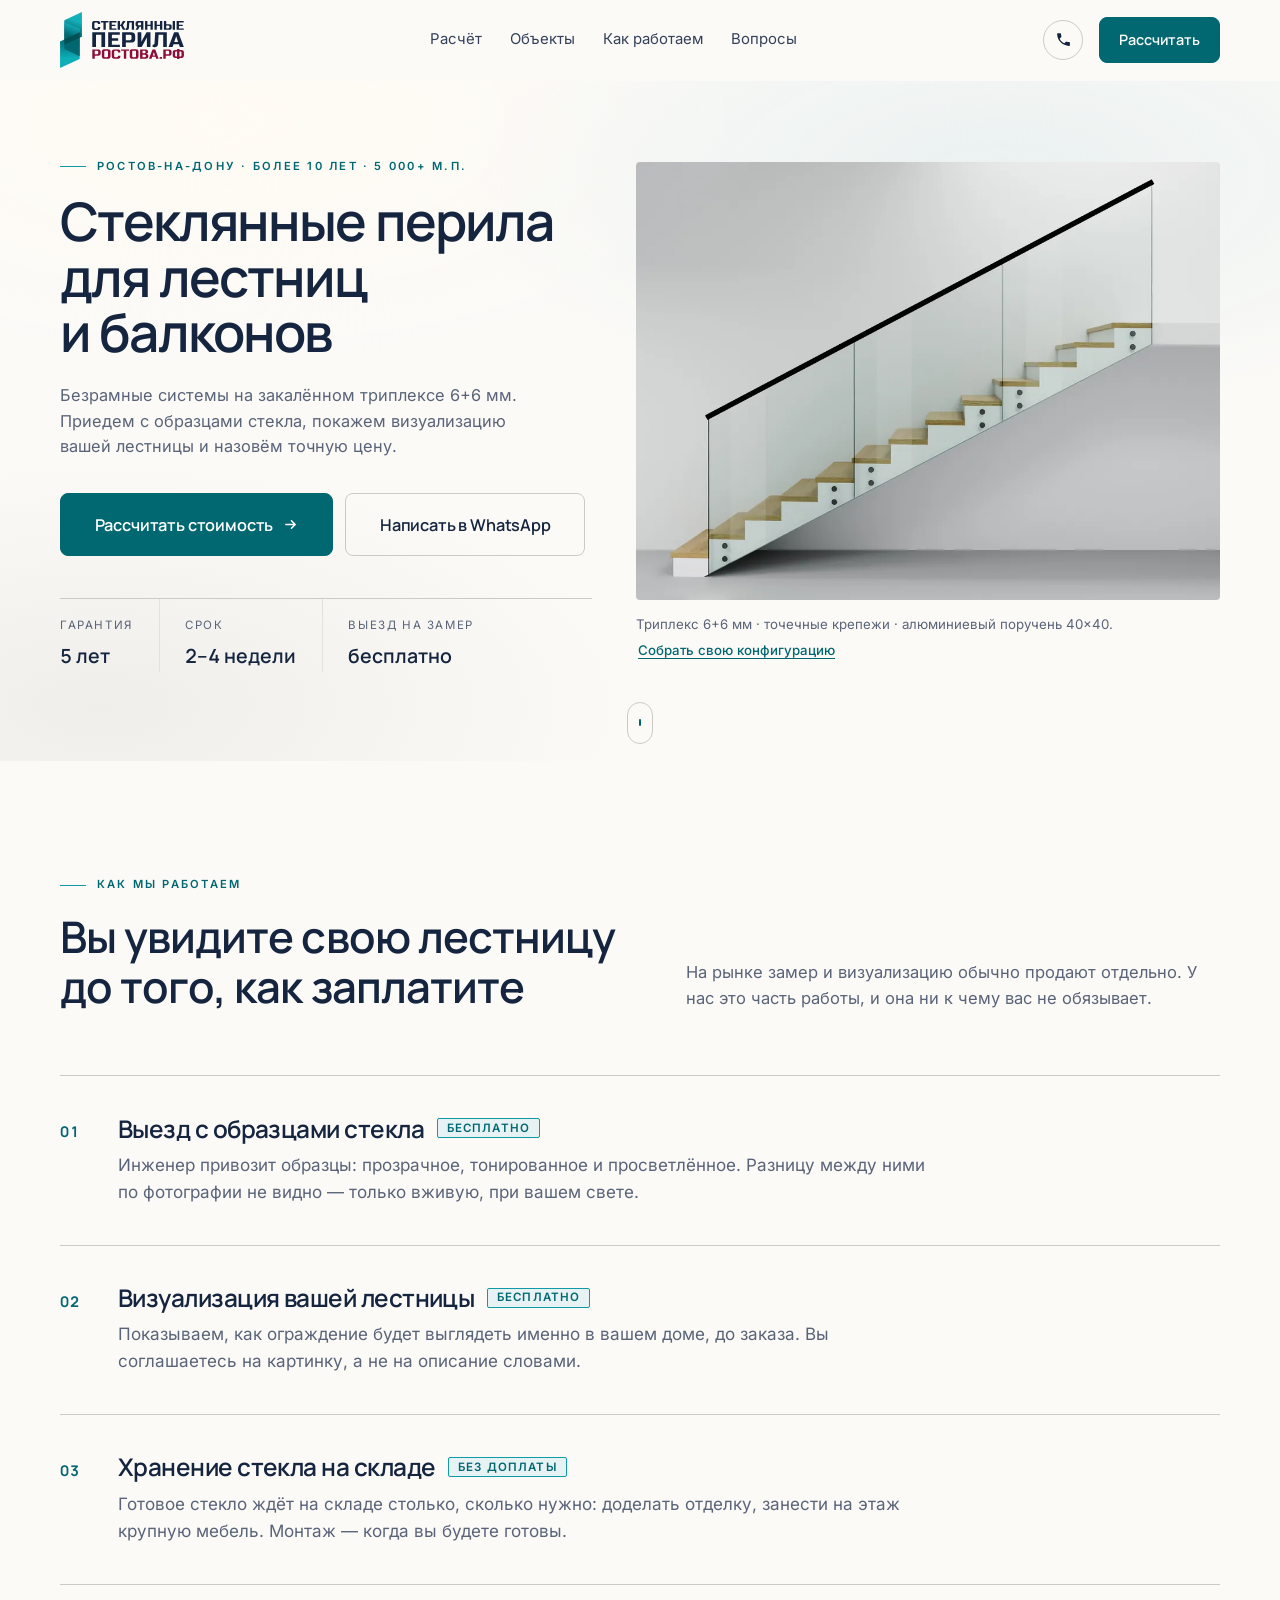
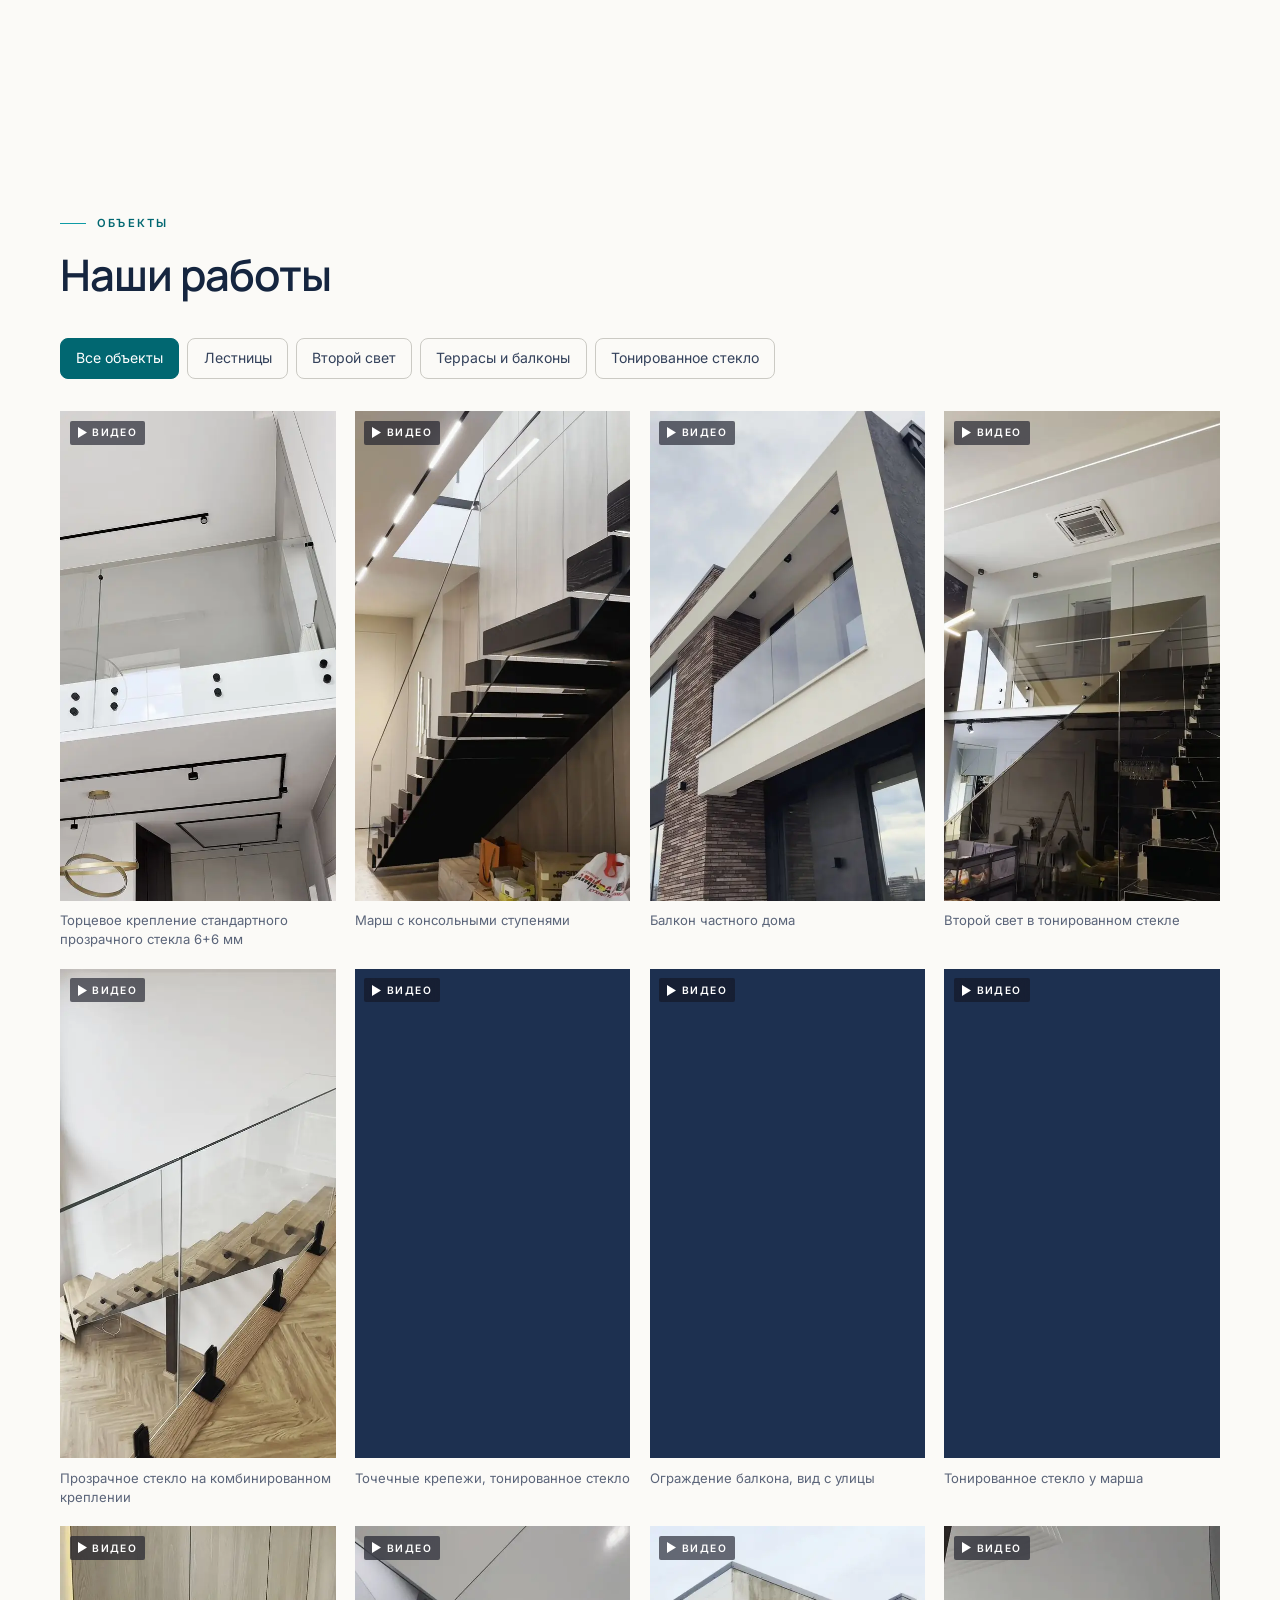
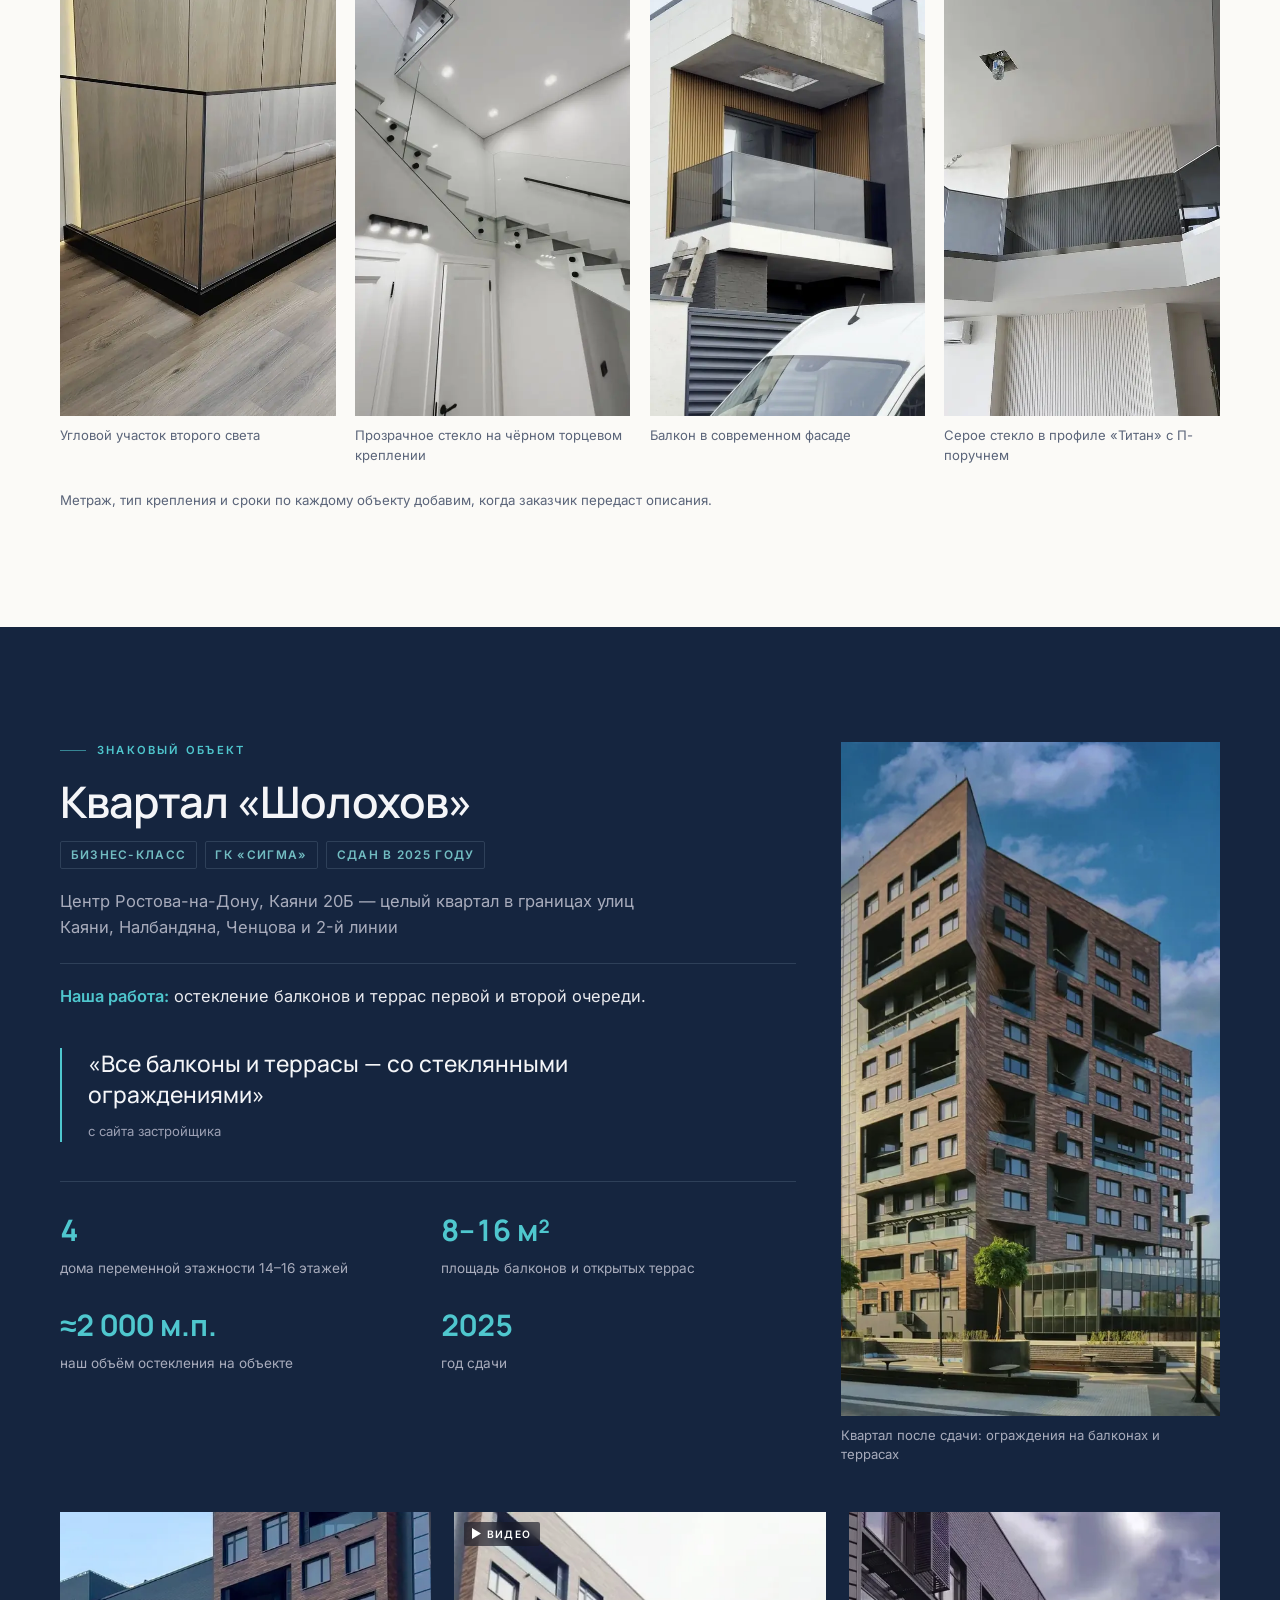
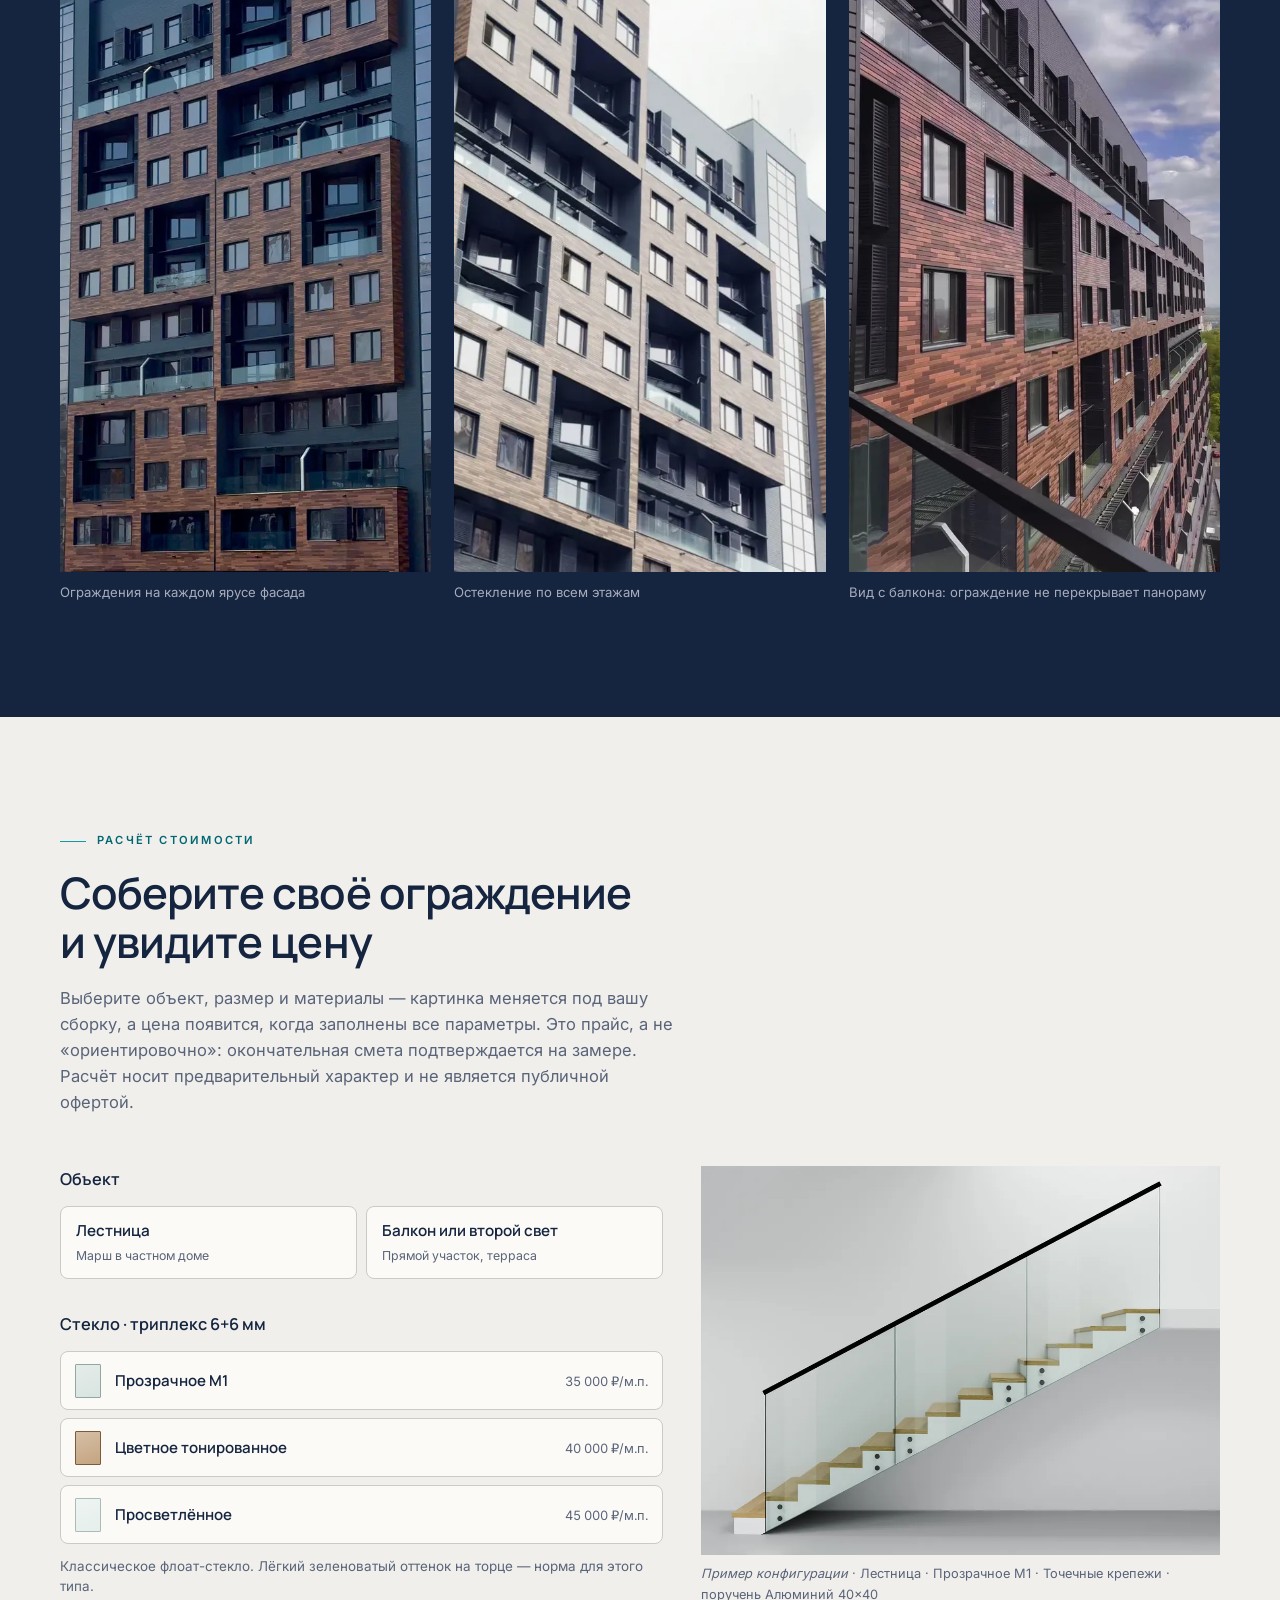
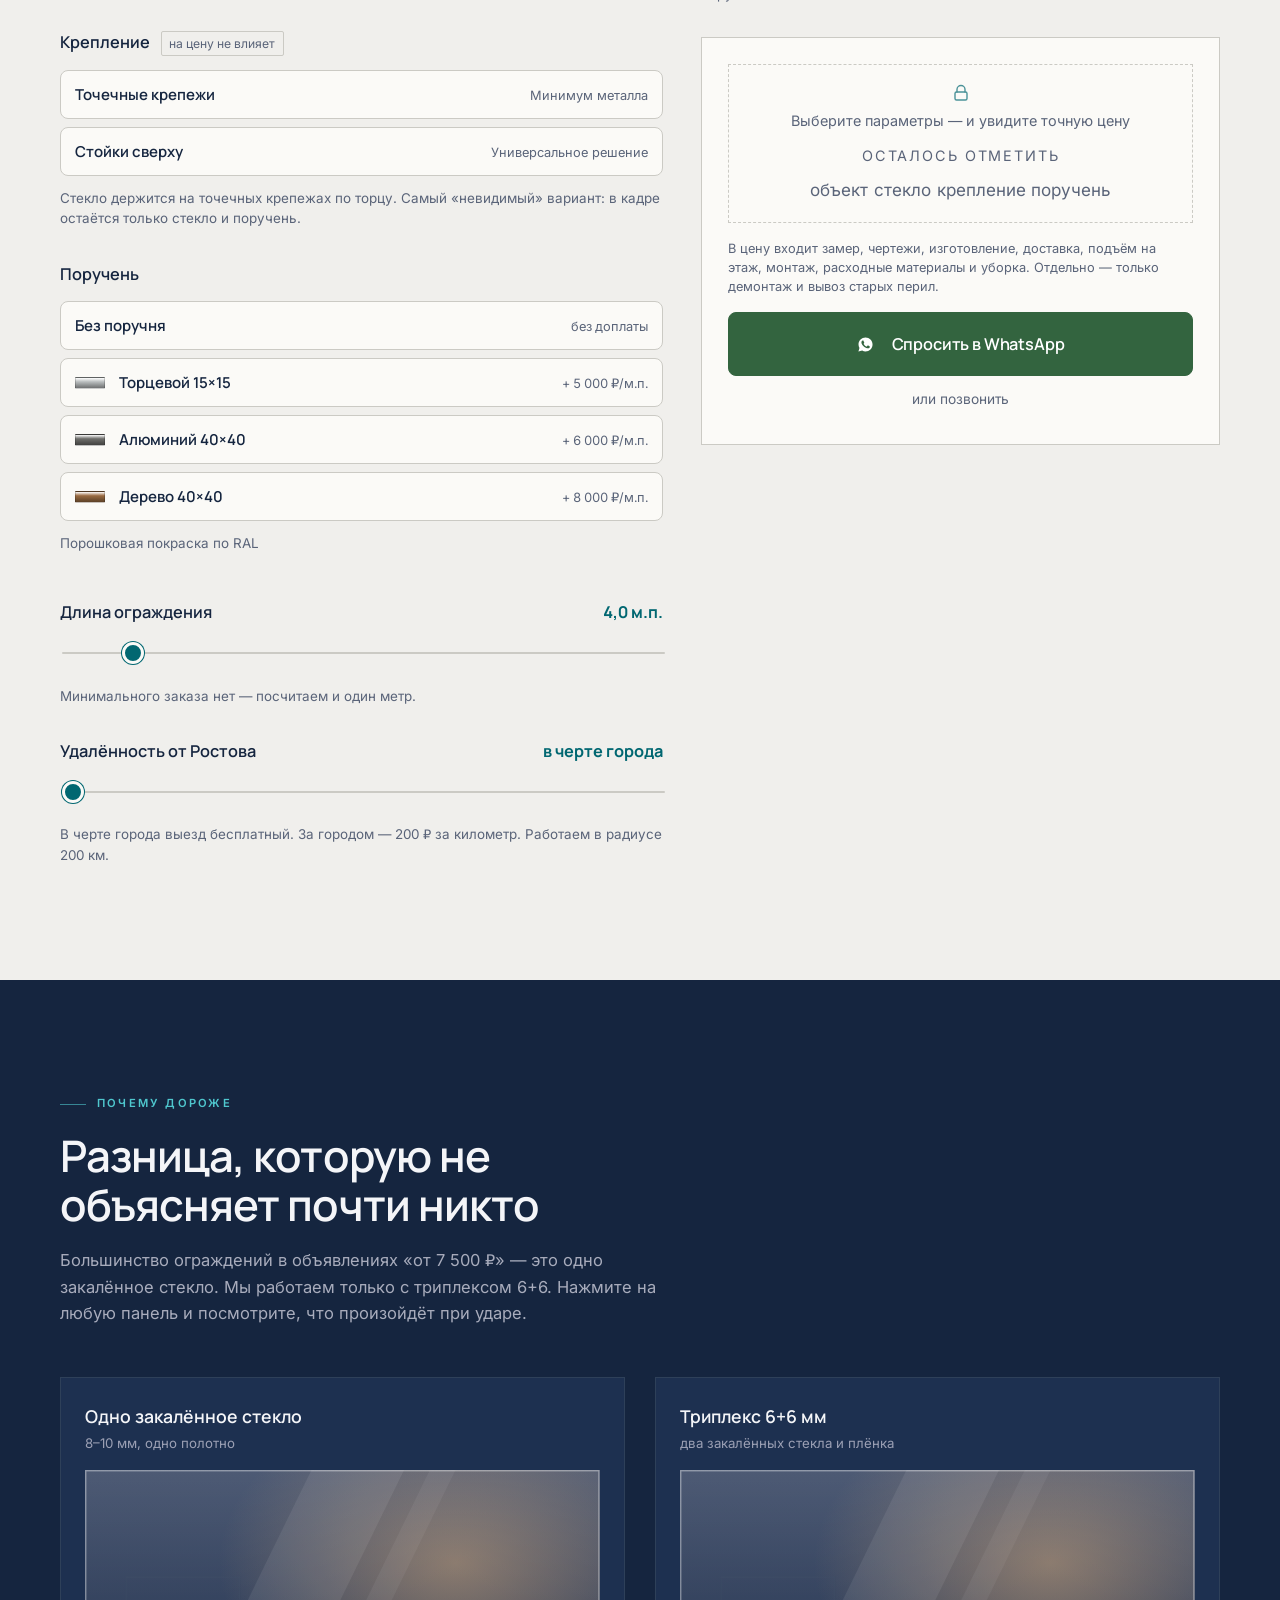
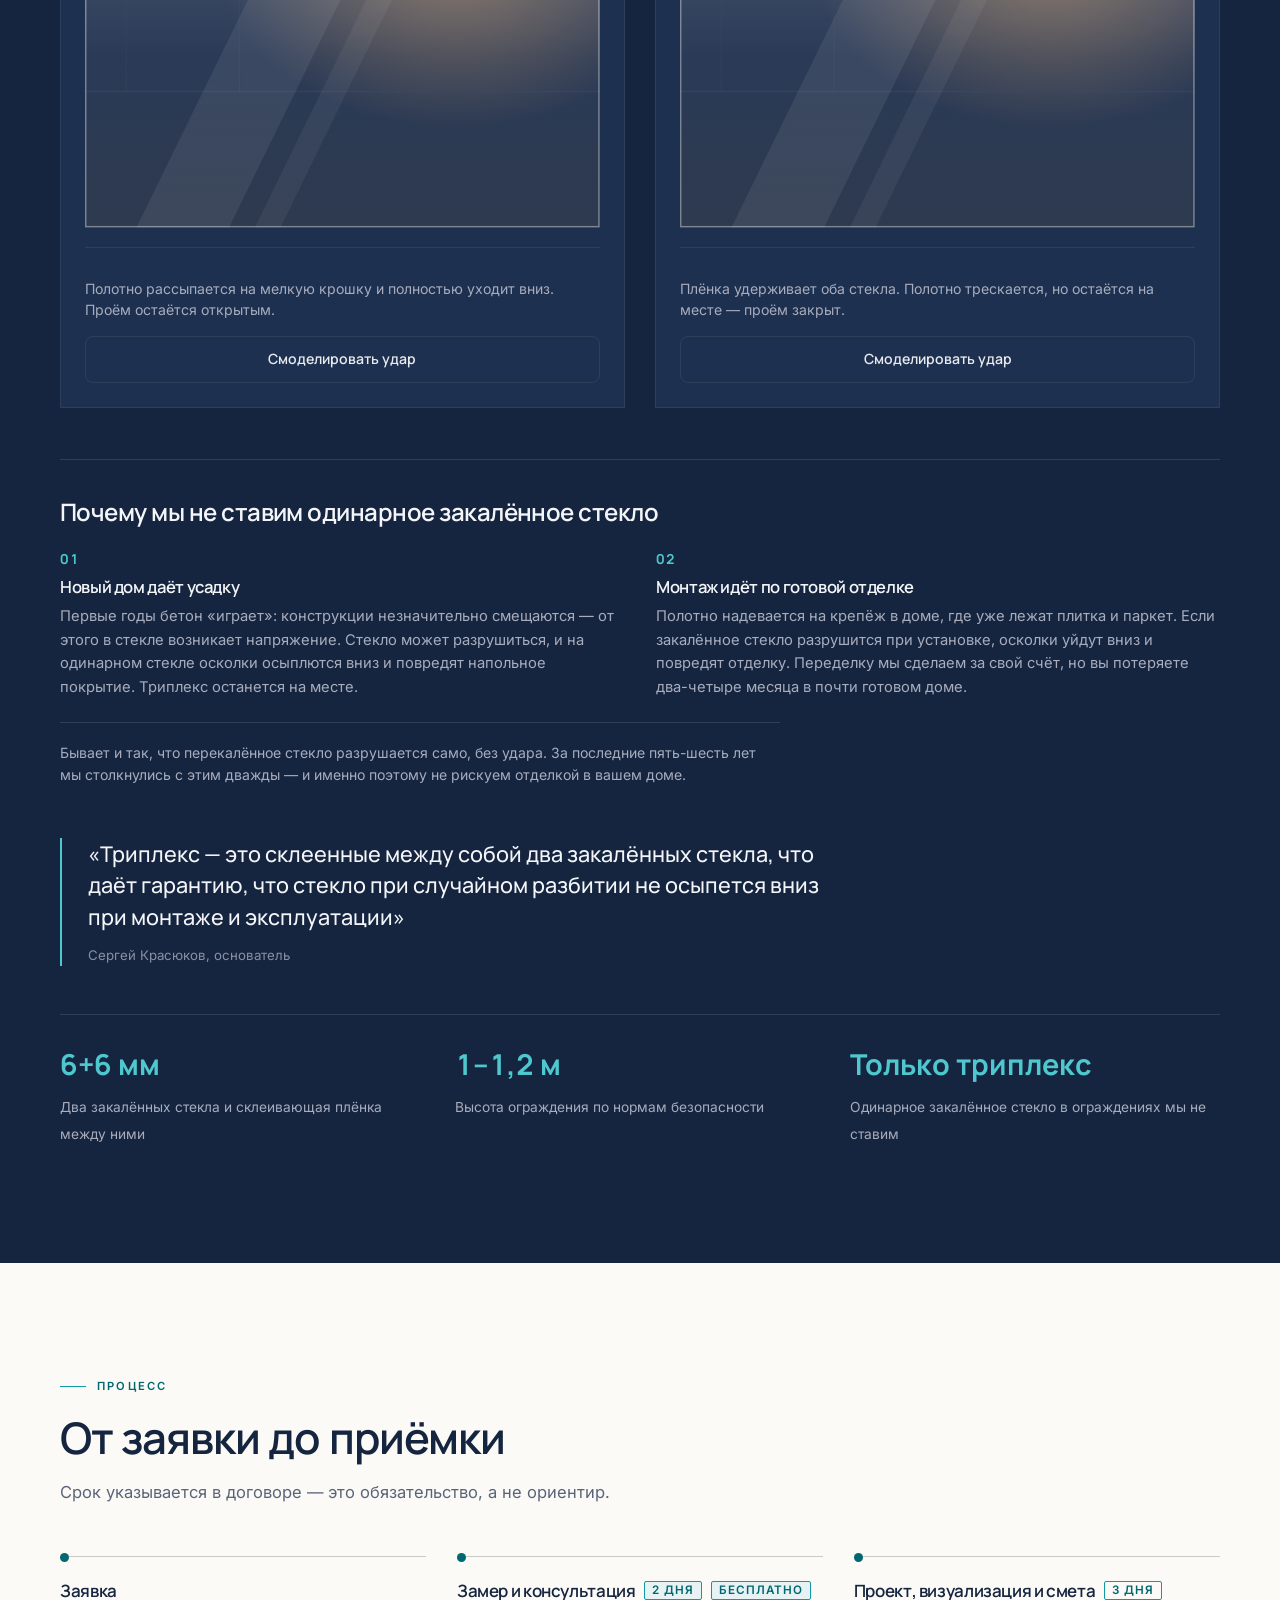
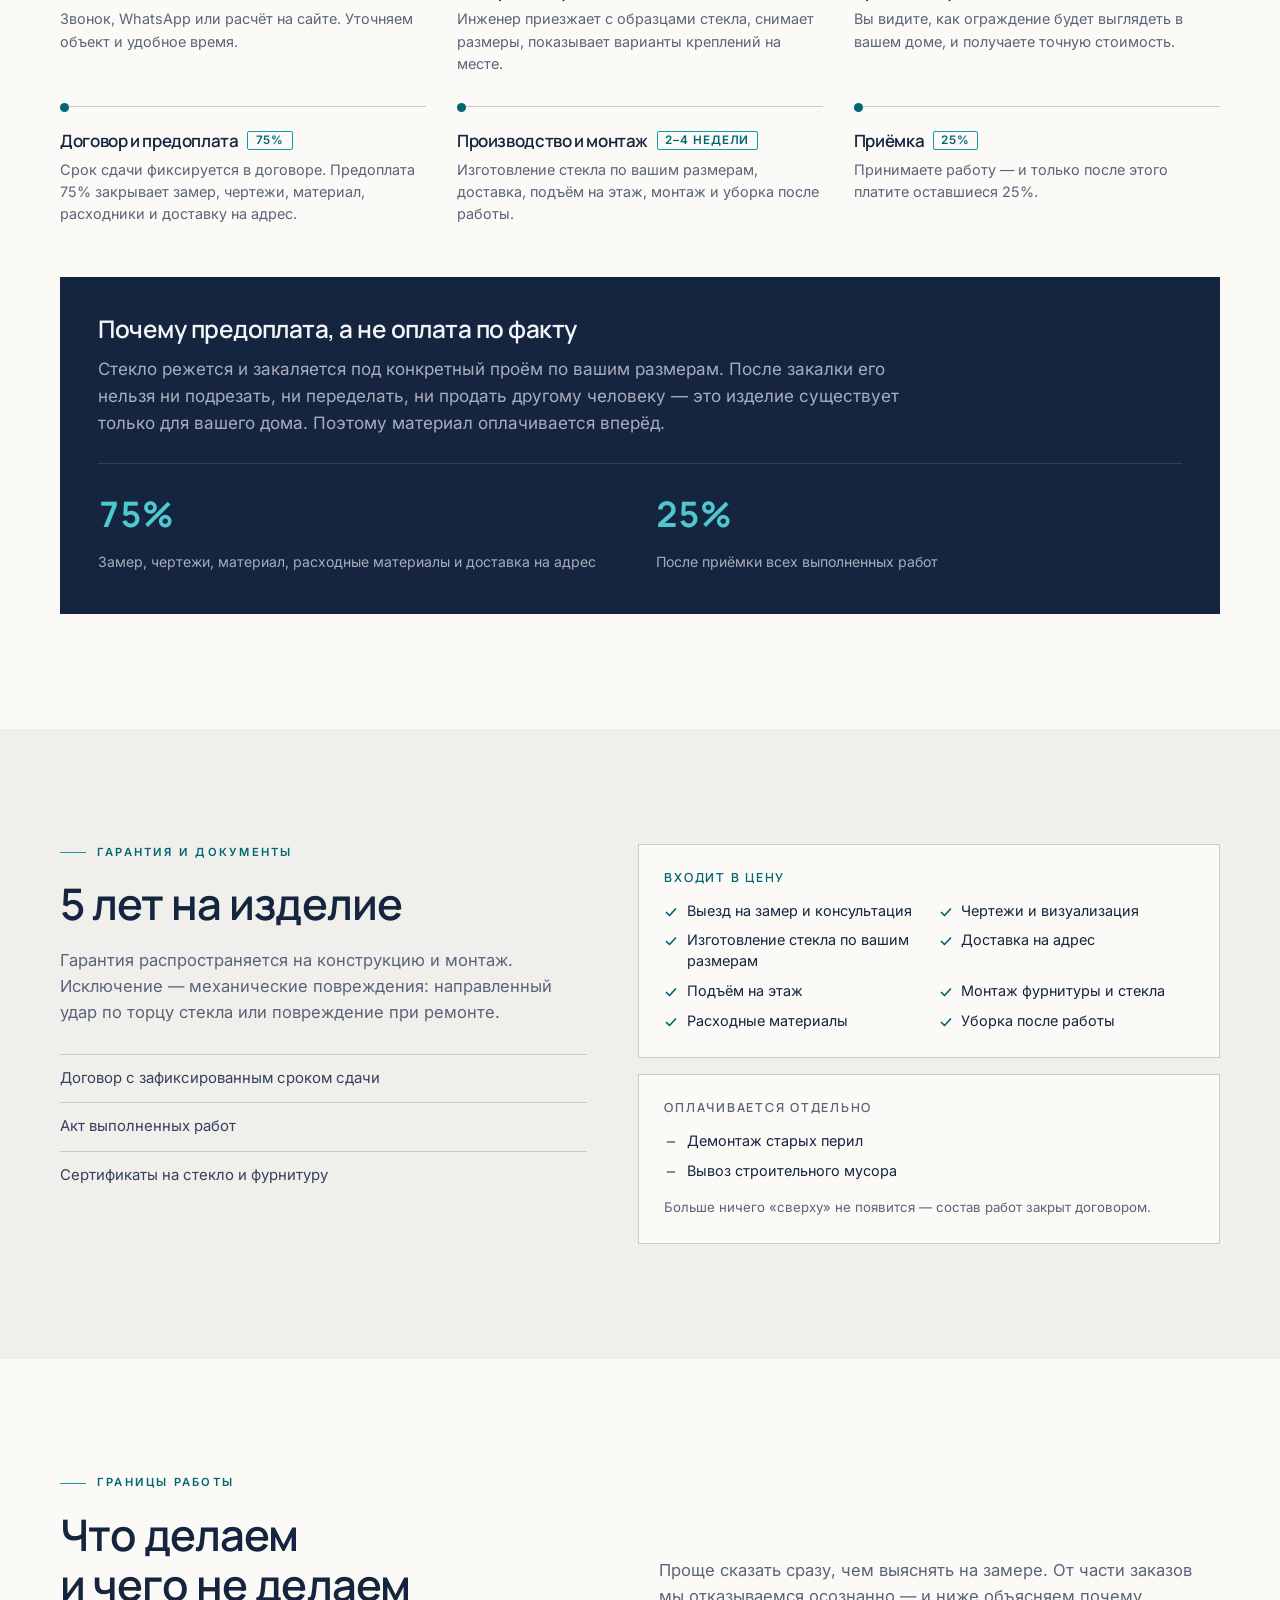
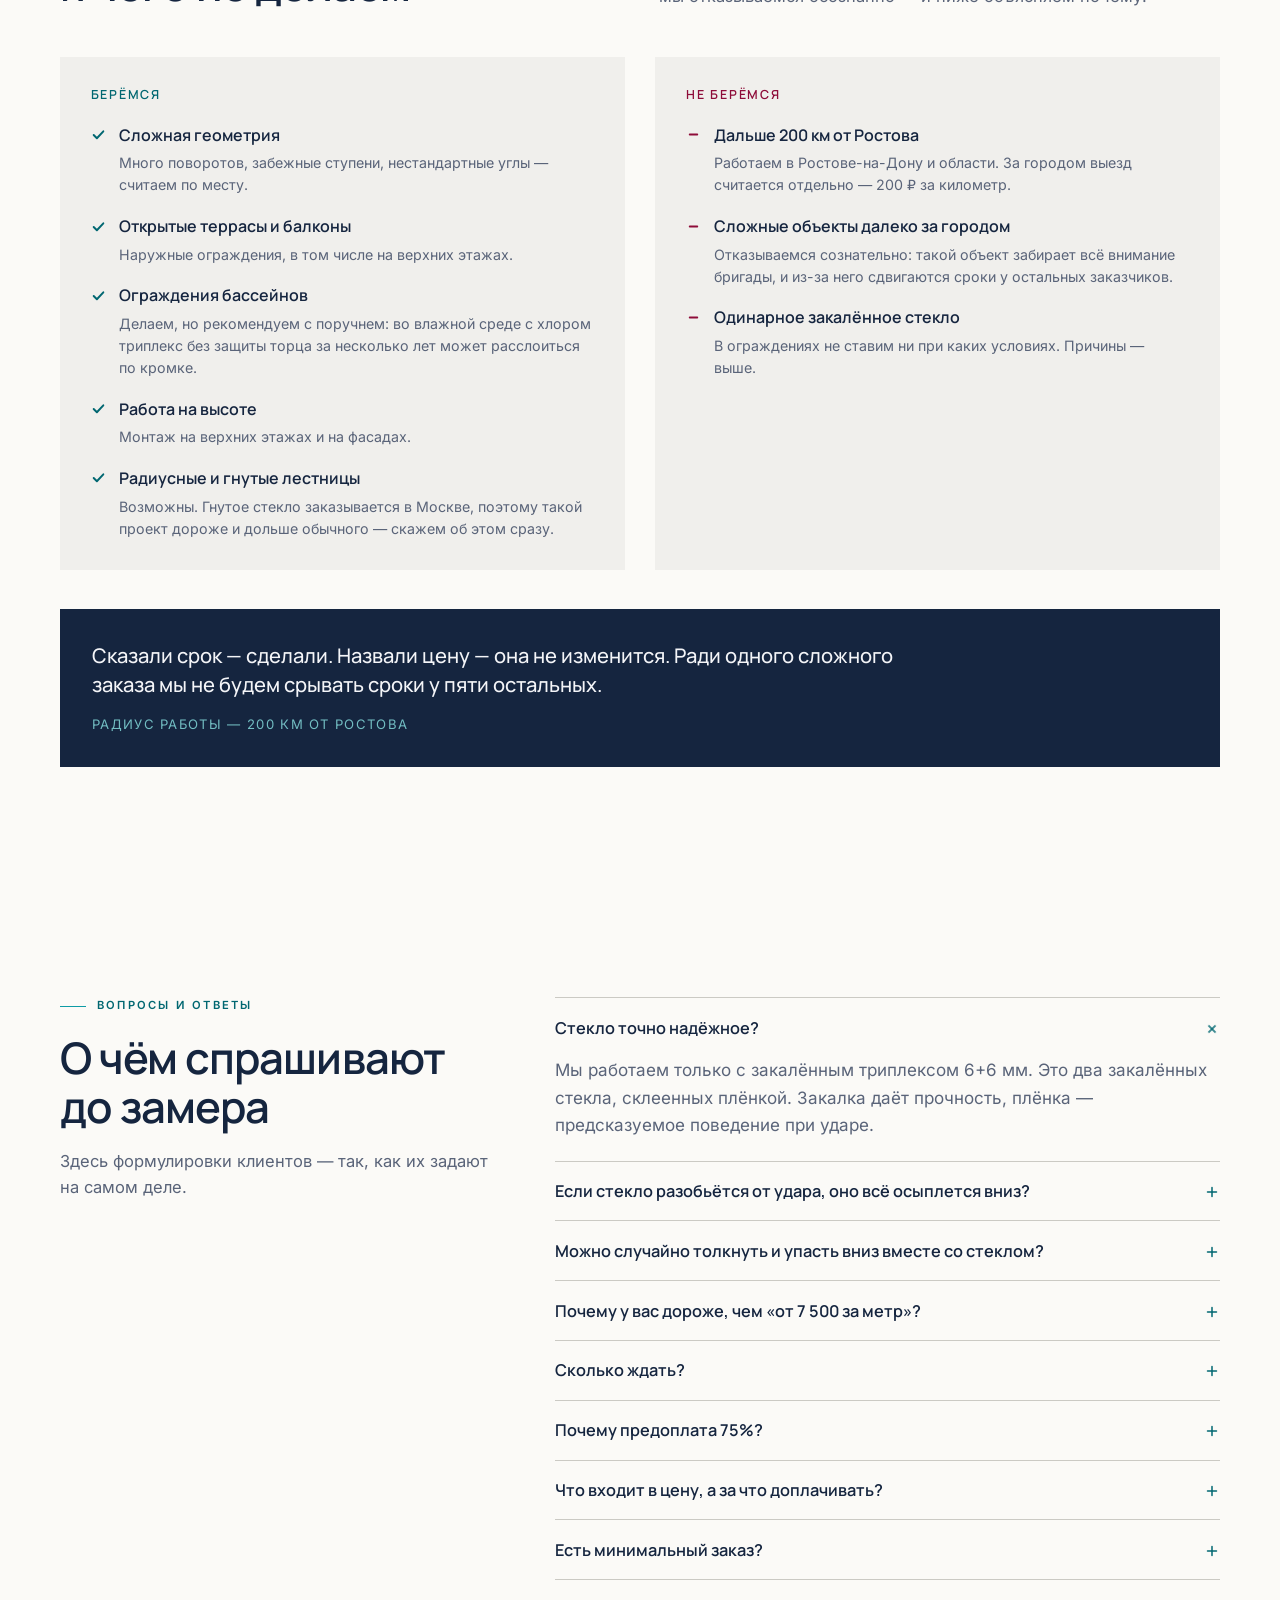
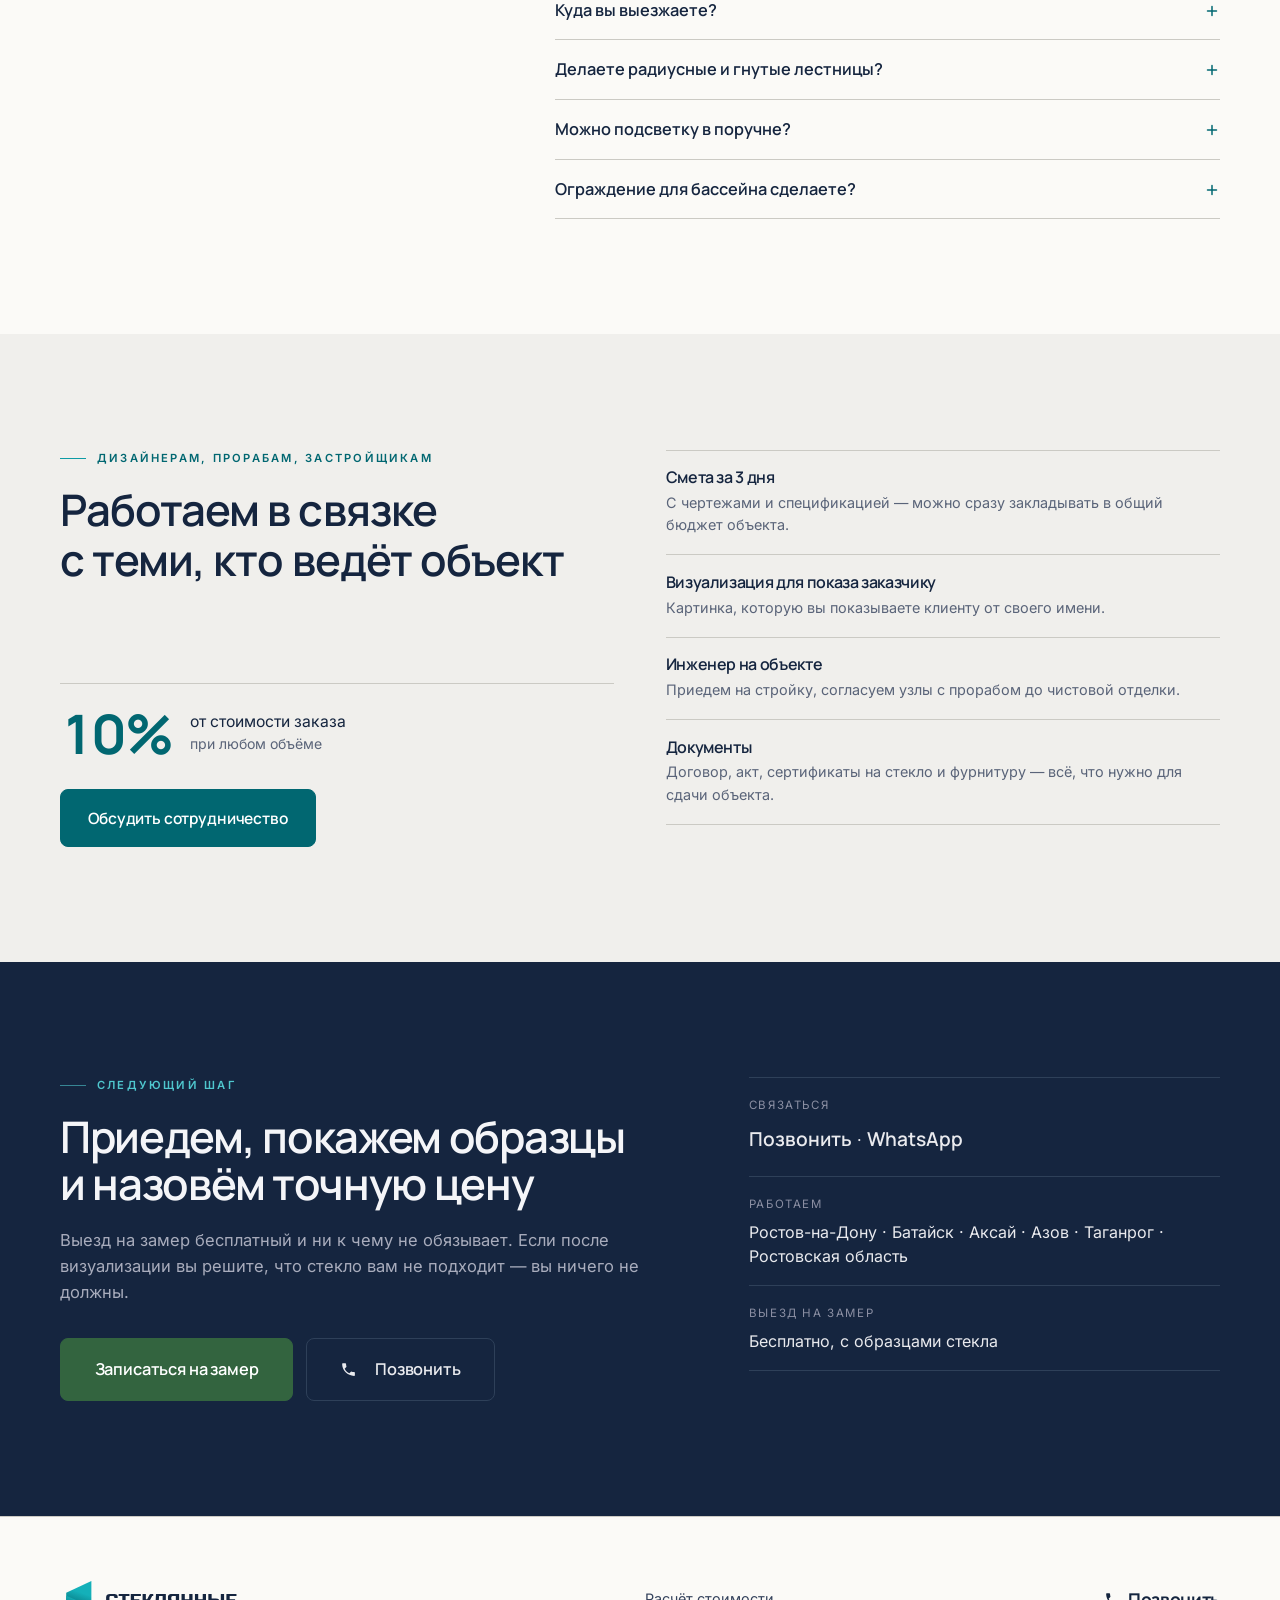
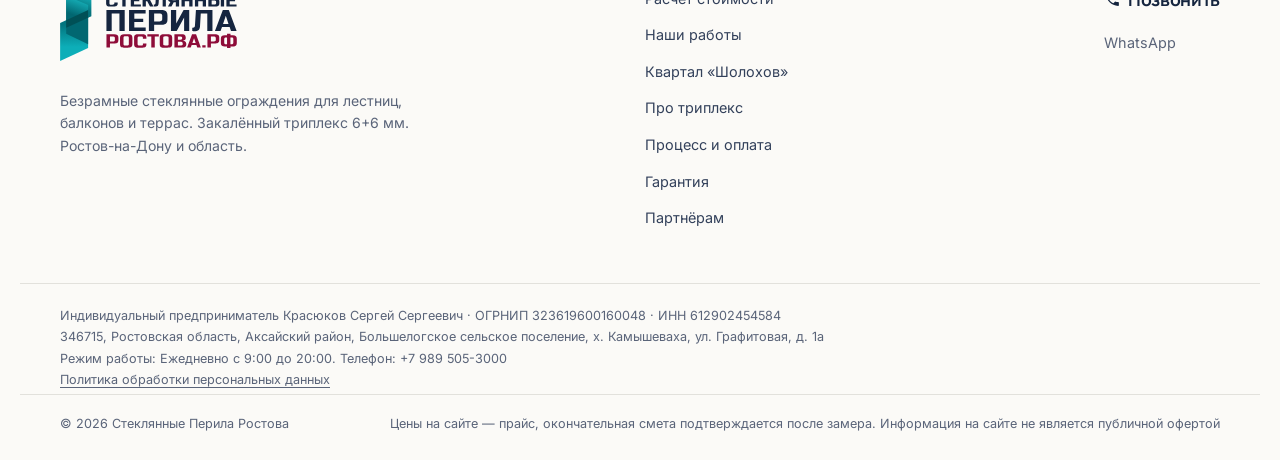
==== commit d924416b: "Политика обработки данных, реквизиты, уведомление о cookie" ====
--- a/index.html
+++ b/index.html
@@ -1,2 +1,2 @@
 <!DOCTYPE html><html lang="ru"><head><meta charset="utf-8"><meta name="robots" content="noindex, nofollow" />
-  <meta name="viewport" content="width=device-width, initial-scale=1"><title>Стеклянные перила для лестниц и балконов в Ростове-на-Дону</title><meta name="description" content="Безрамные стеклянные ограждения на закалённом триплексе 6+6. Гарантия 5 лет, срок в договоре, 2–4 недели. Бесплатный выезд с образцами и визуализация. Расчёт стоимости онлайн."><link rel="canonical" href="https://steklo-perila-rostov.ru/"><meta property="og:type" content="website"><meta property="og:title" content="Стеклянные перила для лестниц и балконов в Ростове-на-Дону"><meta property="og:description" content="Безрамные стеклянные ограждения на закалённом триплексе 6+6. Гарантия 5 лет, срок в договоре, 2–4 недели. Бесплатный выезд с образцами и визуализация. Расчёт стоимости онлайн."><meta property="og:locale" content="ru_RU"><meta name="theme-color" content="#FBFAF7"><link rel="preload" as="font" type="font/woff2" crossorigin href="fonts/manrope-cyrillic-wght-normal.woff2"><link rel="preload" as="font" type="font/woff2" crossorigin href="fonts/inter-cyrillic-wght-normal.woff2"><link rel="icon" href="favicon.svg" type="image/svg+xml"><link rel="apple-touch-icon" href="apple-touch-icon.png"><script type="application/ld+json">{"@context":"https://schema.org","@graph":[{"@type":"LocalBusiness","@id":"https://steklo-perila-rostov.ru/#business","name":"Стеклянные Перила Ростова","description":"Безрамные стеклянные ограждения на закалённом триплексе 6+6. Гарантия 5 лет, срок в договоре, 2–4 недели. Бесплатный выезд с образцами и визуализация. Расчёт стоимости онлайн.","telephone":"+79895053000","areaServed":{"@type":"AdministrativeArea","name":"Ростовская область"},"address":{"@type":"PostalAddress","addressLocality":"Ростов-на-Дону","addressCountry":"RU"},"priceRange":"35000–53000 ₽ за пог. м","url":"https://steklo-perila-rostov.ru/"},{"@type":"Product","name":"Безрамное стеклянное ограждение на триплексе 6+6","description":"Стеклянные перила для лестниц, балконов и террас. Закалённый триплекс 6+6 мм, высота 1–1,2 м.","brand":{"@type":"Brand","name":"Стеклянные Перила Ростова"},"offers":{"@type":"AggregateOffer","priceCurrency":"RUB","lowPrice":35000,"highPrice":53000,"offerCount":3,"unitText":"погонный метр"}}]}</script><link rel="stylesheet" href="assets/style.css"></head><body><a href="#main" class="skip">К содержанию</a><header class="hd" id="hd" data-astro-cid-nen7h5rs><div class="hd__in wrap" data-astro-cid-nen7h5rs><a href="#top" class="logo" aria-label="Стеклянные Перила Ростова.рф — наверх" data-astro-cid-f7espo7c><img class="logo__mark" src="brand/emblem.svg" alt="" aria-hidden="true" width="22" height="56" data-astro-cid-f7espo7c><img class="logo__word" src="brand/wordmark.svg" alt="Стеклянные Перила Ростова.рф" width="92" height="38" data-astro-cid-f7espo7c></a><nav class="hd__nav" aria-label="Основная навигация" data-astro-cid-nen7h5rs><a href="#calc" data-astro-cid-nen7h5rs>Расчёт</a><a href="#works" data-astro-cid-nen7h5rs>Объекты</a><a href="#process" data-astro-cid-nen7h5rs>Как работаем</a><a href="#faq" data-astro-cid-nen7h5rs>Вопросы</a></nav><div class="hd__act" data-astro-cid-nen7h5rs><a class="hd__tel" href="tel:+79895053000" aria-label="Позвонить: +7 989 505-3000" title="Позвонить" data-astro-cid-nen7h5rs><svg width="17" height="17" viewBox="0 0 24 24" fill="currentColor" aria-hidden="true" data-astro-cid-nen7h5rs><path d="M6.6 10.8c1.4 2.8 3.8 5.1 6.6 6.6l2.2-2.2c.3-.3.7-.4 1-.2 1.1.4 2.3.6 3.6.6.6 0 1 .4 1 1V20c0 .6-.4 1-1 1C10.6 21 3 13.4 3 4c0-.6.4-1 1-1h3.5c.6 0 1 .4 1 1 0 1.2.2 2.4.6 3.6.1.3 0 .7-.2 1l-2.3 2.2z" data-astro-cid-nen7h5rs></path></svg></a><a class="btn hd__cta" href="#calc" data-astro-cid-nen7h5rs>Рассчитать</a><button class="hd__burger" type="button" aria-expanded="false" aria-controls="mnav" aria-label="Открыть меню" data-astro-cid-nen7h5rs><span data-astro-cid-nen7h5rs></span><span data-astro-cid-nen7h5rs></span></button></div></div><div class="mnav" id="mnav" hidden data-astro-cid-nen7h5rs><nav aria-label="Мобильная навигация" data-astro-cid-nen7h5rs><a href="#calc" data-astro-cid-nen7h5rs>Расчёт</a><a href="#works" data-astro-cid-nen7h5rs>Объекты</a><a href="#process" data-astro-cid-nen7h5rs>Как работаем</a><a href="#faq" data-astro-cid-nen7h5rs>Вопросы</a></nav><div class="mnav__foot" data-astro-cid-nen7h5rs><a class="btn btn--lg" href="tel:+79895053000" data-astro-cid-nen7h5rs><svg width="17" height="17" viewBox="0 0 24 24" fill="currentColor" aria-hidden="true" data-astro-cid-nen7h5rs><path d="M6.6 10.8c1.4 2.8 3.8 5.1 6.6 6.6l2.2-2.2c.3-.3.7-.4 1-.2 1.1.4 2.3.6 3.6.6.6 0 1 .4 1 1V20c0 .6-.4 1-1 1C10.6 21 3 13.4 3 4c0-.6.4-1 1-1h3.5c.6 0 1 .4 1 1 0 1.2.2 2.4.6 3.6.1.3 0 .7-.2 1l-2.3 2.2z" data-astro-cid-nen7h5rs></path></svg><span data-astro-cid-nen7h5rs>Позвонить</span></a><a class="btn btn--ghost btn--lg" href="https://wa.me/79673008040" target="_blank" rel="noopener" data-astro-cid-nen7h5rs>WhatsApp</a></div></div></header><script type="module">var e=document.getElementById(`hd`),t=e.querySelector(`.hd__burger`),n=document.getElementById(`mnav`),r=()=>e.setAttribute(`data-stuck`,window.scrollY>12?`1`:`0`);r(),window.addEventListener(`scroll`,r,{passive:!0}),t.addEventListener(`click`,()=>{let e=t.getAttribute(`aria-expanded`)===`true`;t.setAttribute(`aria-expanded`,String(!e)),t.setAttribute(`aria-label`,e?`Открыть меню`:`Закрыть меню`),n.hidden=e,document.body.style.overflow=e?``:`hidden`}),n.addEventListener(`click`,e=>{e.target.tagName===`A`&&(t.setAttribute(`aria-expanded`,`false`),n.hidden=!0,document.body.style.overflow=``)});</script><main id="main"><section class="hero" id="top" data-astro-cid-ge2uvauf><div class="hero__glow" aria-hidden="true" data-astro-cid-ge2uvauf></div><div class="wrap hero__in" data-astro-cid-ge2uvauf><div class="hero__copy" data-astro-cid-ge2uvauf><p class="kicker rv" data-astro-cid-ge2uvauf>Ростов-на-Дону · более 10 лет · 5 000+ м.п.</p><h1 class="hero__h1 rv" data-d="60" data-astro-cid-ge2uvauf>Стеклянные перила<br data-astro-cid-ge2uvauf>для лестниц<br data-astro-cid-ge2uvauf>и&nbsp;балконов</h1><p class="hero__lead rv" data-d="140" data-astro-cid-ge2uvauf>Безрамные системы на закалённом триплексе 6+6&nbsp;мм. Приедем с образцами стекла, покажем визуализацию вашей лестницы и назовём точную цену.</p><div class="hero__cta rv" data-d="220" data-astro-cid-ge2uvauf><a class="btn btn--lg" href="#calc" data-astro-cid-ge2uvauf>Рассчитать стоимость<svg width="15" height="15" viewBox="0 0 16 16" fill="none" aria-hidden="true" data-astro-cid-ge2uvauf><path d="M3 8h10M9 4l4 4-4 4" stroke="currentColor" stroke-width="1.6" stroke-linecap="round" stroke-linejoin="round" data-astro-cid-ge2uvauf></path></svg></a><a class="btn btn--ghost btn--lg" href="https://wa.me/79673008040?text=%D0%97%D0%B4%D1%80%D0%B0%D0%B2%D1%81%D1%82%D0%B2%D1%83%D0%B9%D1%82%D0%B5!%20%D0%A5%D0%BE%D1%87%D1%83%20%D0%BF%D1%80%D0%BE%D0%BA%D0%BE%D0%BD%D1%81%D1%83%D0%BB%D1%8C%D1%82%D0%B8%D1%80%D0%BE%D0%B2%D0%B0%D1%82%D1%8C%D1%81%D1%8F%20%D0%BF%D0%BE%20%D1%81%D1%82%D0%B5%D0%BA%D0%BB%D1%8F%D0%BD%D0%BD%D1%8B%D0%BC%20%D0%BF%D0%B5%D1%80%D0%B8%D0%BB%D0%B0%D0%BC." target="_blank" rel="noopener" data-astro-cid-ge2uvauf>Написать в WhatsApp</a></div><dl class="hero__facts rv" data-d="300" data-astro-cid-ge2uvauf><div data-astro-cid-ge2uvauf><dt data-astro-cid-ge2uvauf>Гарантия</dt><dd class="num" data-astro-cid-ge2uvauf>5 лет</dd></div><div data-astro-cid-ge2uvauf><dt data-astro-cid-ge2uvauf>Срок</dt><dd class="num" data-astro-cid-ge2uvauf>2–4 недели</dd></div><div data-astro-cid-ge2uvauf><dt data-astro-cid-ge2uvauf>Выезд на замер</dt><dd data-astro-cid-ge2uvauf>бесплатно</dd></div></dl></div><figure class="hero__vis" data-railing data-astro-cid-ge2uvauf><div class="hero__shot" data-astro-cid-ge2uvauf><img src="img/calc/stairs-clear-point-alu40.webp" width="1000" height="750" alt="Лестничный марш с безрамным стеклянным ограждением на точечных крепежах и алюминиевым поручнем" fetchpriority="high" decoding="async" data-astro-cid-ge2uvauf></div><figcaption data-astro-cid-ge2uvauf>Триплекс 6+6&nbsp;мм · точечные крепежи · алюминиевый поручень 40×40.<button type="button" class="hero__link" data-jump data-astro-cid-ge2uvauf>Собрать свою конфигурацию</button></figcaption></figure></div><a class="hero__scroll" href="#offer" aria-label="Дальше, к описанию услуги" data-astro-cid-ge2uvauf><span data-astro-cid-ge2uvauf></span></a></section><script type="module">document.querySelector(`[data-jump]`)?.addEventListener(`click`,()=>{document.getElementById(`calc`)?.scrollIntoView({behavior:`smooth`,block:`start`})});</script><section class="section offer" id="offer" data-astro-cid-ukhclrpq><div class="wrap" data-astro-cid-ukhclrpq><div class="offer__top" data-astro-cid-ukhclrpq><div data-astro-cid-ukhclrpq><p class="kicker rv" data-astro-cid-ukhclrpq>Как мы работаем</p><h2 class="h2 rv" data-d="60" data-astro-cid-ukhclrpq>Вы увидите свою лестницу<br data-astro-cid-ukhclrpq>до того, как заплатите</h2></div><p class="lead rv" data-d="120" data-astro-cid-ukhclrpq>На рынке замер и визуализацию обычно продают отдельно. У нас это часть работы, и она ни к чему вас не обязывает.</p></div><ol class="offer__list" data-astro-cid-ukhclrpq><li class="offer__item rv" data-d="140" data-astro-cid-ukhclrpq><span class="offer__n num" data-astro-cid-ukhclrpq>01</span><div class="offer__body" data-astro-cid-ukhclrpq><h3 class="h3" data-astro-cid-ukhclrpq>Выезд с образцами стекла<span class="offer__tag" data-astro-cid-ukhclrpq>бесплатно</span></h3><p data-astro-cid-ukhclrpq>Инженер привозит образцы: прозрачное, тонированное и просветлённое. Разницу между ними по фотографии не видно — только вживую, при вашем свете.</p></div></li><li class="offer__item rv" data-d="220" data-astro-cid-ukhclrpq><span class="offer__n num" data-astro-cid-ukhclrpq>02</span><div class="offer__body" data-astro-cid-ukhclrpq><h3 class="h3" data-astro-cid-ukhclrpq>Визуализация вашей лестницы<span class="offer__tag" data-astro-cid-ukhclrpq>бесплатно</span></h3><p data-astro-cid-ukhclrpq>Показываем, как ограждение будет выглядеть именно в вашем доме, до заказа. Вы соглашаетесь на картинку, а не на описание словами.</p></div></li><li class="offer__item rv" data-d="300" data-astro-cid-ukhclrpq><span class="offer__n num" data-astro-cid-ukhclrpq>03</span><div class="offer__body" data-astro-cid-ukhclrpq><h3 class="h3" data-astro-cid-ukhclrpq>Хранение стекла на складе<span class="offer__tag" data-astro-cid-ukhclrpq>без доплаты</span></h3><p data-astro-cid-ukhclrpq>Готовое стекло ждёт на складе столько, сколько нужно: доделать отделку, занести на этаж крупную мебель. Монтаж — когда вы будете готовы.</p></div></li></ol></div></section><section class="section wk" id="works" data-astro-cid-rcgqestb><div class="wrap" data-astro-cid-rcgqestb><header class="wk__head" data-astro-cid-rcgqestb><div data-astro-cid-rcgqestb><p class="kicker rv" data-astro-cid-rcgqestb>Объекты</p><h2 class="h2 rv" data-d="60" data-astro-cid-rcgqestb>Наши работы</h2></div></header><div class="wk__filters rv" data-d="140" role="group" aria-label="Фильтр объектов" data-astro-cid-rcgqestb><button type="button" class="wk__f" data-tag="all" aria-pressed="true" data-astro-cid-rcgqestb>Все объекты</button><button type="button" class="wk__f" data-tag="stairs" aria-pressed="false" data-astro-cid-rcgqestb>Лестницы</button><button type="button" class="wk__f" data-tag="void" aria-pressed="false" data-astro-cid-rcgqestb>Второй свет</button><button type="button" class="wk__f" data-tag="terrace" aria-pressed="false" data-astro-cid-rcgqestb>Террасы и балконы</button><button type="button" class="wk__f" data-tag="tinted" aria-pressed="false" data-astro-cid-rcgqestb>Тонированное стекло</button></div><div class="wk__grid" data-grid data-astro-cid-rcgqestb><div class="wk__cell rv" data-tags="void" data-d="100" data-astro-cid-rcgqestb><figure class="md md--video" data-astro-cid-kg7vladn><div class="md__box" data-astro-cid-kg7vladn><picture data-astro-cid-kg7vladn><source type="image/webp" srcset="works/void-1-poster@0.5.webp 550w, works/void-1-poster.webp 1100w" sizes="(max-width:440px) 92vw, (max-width:760px) 46vw, (max-width:1040px) 30vw, 23vw" data-astro-cid-kg7vladn><img src="works/void-1-poster.jpg" srcset="works/void-1-poster@0.5.jpg 550w, works/void-1-poster.jpg 1100w" sizes="(max-width:440px) 92vw, (max-width:760px) 46vw, (max-width:1040px) 30vw, 23vw" alt="Безрамное стеклянное ограждение антресоли второго света с тонким поручнем" width="1100" height="1956" loading="lazy" decoding="async" data-astro-cid-kg7vladn></picture><video class="md__v" data-src="works/void-1.mp4" data-src-sm="works/void-1-720.mp4" muted loop playsinline preload="none" tabindex="-1" aria-hidden="true" data-astro-cid-kg7vladn></video><span class="md__badge" aria-hidden="true" data-astro-cid-kg7vladn><svg width="9" height="11" viewBox="0 0 9 11" fill="currentColor" data-astro-cid-kg7vladn><path d="M0 0l9 5.5L0 11z" data-astro-cid-kg7vladn></path></svg>видео</span></div><figcaption data-astro-cid-kg7vladn>Торцевое крепление стандартного прозрачного стекла 6+6 мм</figcaption></figure><script type="module">var e=[...document.querySelectorAll(`video[data-src]`)];if(e.length&&!window.matchMedia(`(prefers-reduced-motion: reduce)`).matches){let t=navigator.connection||{},n=window.innerWidth<760||/(^|-)(2g|3g)$/.test(t.effectiveType||``)||t.saveData===!0,r=e=>n&&e.dataset.srcSm?e.dataset.srcSm:e.dataset.src,i=new Set,a=null,o=0;e.forEach(e=>{e.addEventListener(`playing`,()=>e.setAttribute(`data-on`,``)),e.addEventListener(`pause`,()=>e.removeAttribute(`data-on`))});let s=e=>{e.src||=r(e),e.play().then(()=>{e.paused||e.setAttribute(`data-on`,``)}).catch(()=>{})},c=e=>{e.paused||e.pause(),e.removeAttribute(`data-on`)},l=()=>{let e=window.innerHeight/2,t=null,n=1/0;i.forEach(r=>{let i=r.getBoundingClientRect(),a=Math.abs(i.top+i.height/2-e);a<n&&(n=a,t=r)}),t!==a&&(a&&c(a),a=t,a&&s(a))},u=new IntersectionObserver(e=>{e.forEach(e=>{e.isIntersecting&&e.intersectionRatio>=.25?i.add(e.target):(i.delete(e.target),e.target!==a&&c(e.target))}),l()},{threshold:[.25,.5,.75]});e.forEach(e=>u.observe(e));let d=0;addEventListener(`scroll`,()=>{o=Date.now()+1500,!d&&(d=requestAnimationFrame(()=>{d=0,l()}))},{passive:!0});let f=()=>{let t=navigator.connection,n=t&&t.effectiveType||`4g`;if(t&&t.saveData||/(^|-)2g$/.test(n))return;let i=n===`3g`?4:e.length,s=0,c=0,l=()=>{if(c>=i)return;if(a&&a.readyState<3){setTimeout(l,400);return}if(Date.now()<o){setTimeout(l,400);return}let t=e[s++];if(!t)return;if(t.src){l();return}c++,t.preload=`auto`,t.src=r(t);let n=!1,u=()=>{n||(n=!0,setTimeout(l,700))};t.addEventListener(`canplaythrough`,u,{once:!0}),t.addEventListener(`error`,u,{once:!0}),setTimeout(u,6e3)};l()};addEventListener(`load`,()=>{(window.requestIdleCallback||(e=>setTimeout(e,1500)))(f,{timeout:3e3})})}</script></div><div class="wk__cell rv" data-tags="stairs" data-d="170" data-astro-cid-rcgqestb><figure class="md md--video" data-astro-cid-kg7vladn><div class="md__box" data-astro-cid-kg7vladn><picture data-astro-cid-kg7vladn><source type="image/webp" srcset="works/stairs-1-poster@0.5.webp 550w, works/stairs-1-poster.webp 1100w" sizes="(max-width:440px) 92vw, (max-width:760px) 46vw, (max-width:1040px) 30vw, 23vw" data-astro-cid-kg7vladn><img src="works/stairs-1-poster.jpg" srcset="works/stairs-1-poster@0.5.jpg 550w, works/stairs-1-poster.jpg 1100w" sizes="(max-width:440px) 92vw, (max-width:760px) 46vw, (max-width:1040px) 30vw, 23vw" alt="Лестница с консольными ступенями и стеклянным ограждением" width="1100" height="1956" loading="lazy" decoding="async" data-astro-cid-kg7vladn></picture><video class="md__v" data-src="works/stairs-1.mp4" data-src-sm="works/stairs-1-720.mp4" muted loop playsinline preload="none" tabindex="-1" aria-hidden="true" data-astro-cid-kg7vladn></video><span class="md__badge" aria-hidden="true" data-astro-cid-kg7vladn><svg width="9" height="11" viewBox="0 0 9 11" fill="currentColor" data-astro-cid-kg7vladn><path d="M0 0l9 5.5L0 11z" data-astro-cid-kg7vladn></path></svg>видео</span></div><figcaption data-astro-cid-kg7vladn>Марш с консольными ступенями</figcaption></figure></div><div class="wk__cell rv" data-tags="terrace" data-d="240" data-astro-cid-rcgqestb><figure class="md md--video" data-astro-cid-kg7vladn><div class="md__box" data-astro-cid-kg7vladn><picture data-astro-cid-kg7vladn><source type="image/webp" srcset="works/terrace-1-poster@0.5.webp 550w, works/terrace-1-poster.webp 1100w" sizes="(max-width:440px) 92vw, (max-width:760px) 46vw, (max-width:1040px) 30vw, 23vw" data-astro-cid-kg7vladn><img src="works/terrace-1-poster.jpg" srcset="works/terrace-1-poster@0.5.jpg 550w, works/terrace-1-poster.jpg 1100w" sizes="(max-width:440px) 92vw, (max-width:760px) 46vw, (max-width:1040px) 30vw, 23vw" alt="Балкон частного дома со стеклянным ограждением" width="1100" height="1956" loading="lazy" decoding="async" data-astro-cid-kg7vladn></picture><video class="md__v" data-src="works/terrace-1.mp4" data-src-sm="works/terrace-1-720.mp4" muted loop playsinline preload="none" tabindex="-1" aria-hidden="true" data-astro-cid-kg7vladn></video><span class="md__badge" aria-hidden="true" data-astro-cid-kg7vladn><svg width="9" height="11" viewBox="0 0 9 11" fill="currentColor" data-astro-cid-kg7vladn><path d="M0 0l9 5.5L0 11z" data-astro-cid-kg7vladn></path></svg>видео</span></div><figcaption data-astro-cid-kg7vladn>Балкон частного дома</figcaption></figure></div><div class="wk__cell rv" data-tags="tinted void" data-d="310" data-astro-cid-rcgqestb><figure class="md md--video" data-astro-cid-kg7vladn><div class="md__box" data-astro-cid-kg7vladn><picture data-astro-cid-kg7vladn><source type="image/webp" srcset="works/tinted-1-poster@0.5.webp 550w, works/tinted-1-poster.webp 1100w" sizes="(max-width:440px) 92vw, (max-width:760px) 46vw, (max-width:1040px) 30vw, 23vw" data-astro-cid-kg7vladn><img src="works/tinted-1-poster.jpg" srcset="works/tinted-1-poster@0.5.jpg 550w, works/tinted-1-poster.jpg 1100w" sizes="(max-width:440px) 92vw, (max-width:760px) 46vw, (max-width:1040px) 30vw, 23vw" alt="Ограждение второго света из тонированного стекла" width="1100" height="1956" loading="lazy" decoding="async" data-astro-cid-kg7vladn></picture><video class="md__v" data-src="works/tinted-1.mp4" data-src-sm="works/tinted-1-720.mp4" muted loop playsinline preload="none" tabindex="-1" aria-hidden="true" data-astro-cid-kg7vladn></video><span class="md__badge" aria-hidden="true" data-astro-cid-kg7vladn><svg width="9" height="11" viewBox="0 0 9 11" fill="currentColor" data-astro-cid-kg7vladn><path d="M0 0l9 5.5L0 11z" data-astro-cid-kg7vladn></path></svg>видео</span></div><figcaption data-astro-cid-kg7vladn>Второй свет в тонированном стекле</figcaption></figure></div><div class="wk__cell rv" data-tags="void" data-d="100" data-astro-cid-rcgqestb><figure class="md md--video" data-astro-cid-kg7vladn><div class="md__box" data-astro-cid-kg7vladn><picture data-astro-cid-kg7vladn><source type="image/webp" srcset="works/void-2-poster@0.5.webp 550w, works/void-2-poster.webp 1100w" sizes="(max-width:440px) 92vw, (max-width:760px) 46vw, (max-width:1040px) 30vw, 23vw" data-astro-cid-kg7vladn><img src="works/void-2-poster.jpg" srcset="works/void-2-poster@0.5.jpg 550w, works/void-2-poster.jpg 1100w" sizes="(max-width:440px) 92vw, (max-width:760px) 46vw, (max-width:1040px) 30vw, 23vw" alt="Стеклянное ограждение на стойках у проёма второго света" width="1100" height="1956" loading="lazy" decoding="async" data-astro-cid-kg7vladn></picture><video class="md__v" data-src="works/void-2.mp4" data-src-sm="works/void-2-720.mp4" muted loop playsinline preload="none" tabindex="-1" aria-hidden="true" data-astro-cid-kg7vladn></video><span class="md__badge" aria-hidden="true" data-astro-cid-kg7vladn><svg width="9" height="11" viewBox="0 0 9 11" fill="currentColor" data-astro-cid-kg7vladn><path d="M0 0l9 5.5L0 11z" data-astro-cid-kg7vladn></path></svg>видео</span></div><figcaption data-astro-cid-kg7vladn>Прозрачное стекло на комбинированном креплении</figcaption></figure></div><div class="wk__cell rv" data-tags="stairs tinted" data-d="170" data-astro-cid-rcgqestb><figure class="md md--video" data-astro-cid-kg7vladn><div class="md__box" data-astro-cid-kg7vladn><picture data-astro-cid-kg7vladn><source type="image/webp" srcset="works/stairs-2-poster@0.5.webp 550w, works/stairs-2-poster.webp 1100w" sizes="(max-width:440px) 92vw, (max-width:760px) 46vw, (max-width:1040px) 30vw, 23vw" data-astro-cid-kg7vladn><img src="works/stairs-2-poster.jpg" srcset="works/stairs-2-poster@0.5.jpg 550w, works/stairs-2-poster.jpg 1100w" sizes="(max-width:440px) 92vw, (max-width:760px) 46vw, (max-width:1040px) 30vw, 23vw" alt="Лестница с тонированным стеклом на точечных крепежах" width="1100" height="1956" loading="lazy" decoding="async" data-astro-cid-kg7vladn></picture><video class="md__v" data-src="works/stairs-2.mp4" data-src-sm="works/stairs-2-720.mp4" muted loop playsinline preload="none" tabindex="-1" aria-hidden="true" data-astro-cid-kg7vladn></video><span class="md__badge" aria-hidden="true" data-astro-cid-kg7vladn><svg width="9" height="11" viewBox="0 0 9 11" fill="currentColor" data-astro-cid-kg7vladn><path d="M0 0l9 5.5L0 11z" data-astro-cid-kg7vladn></path></svg>видео</span></div><figcaption data-astro-cid-kg7vladn>Точечные крепежи, тонированное стекло</figcaption></figure></div><div class="wk__cell rv" data-tags="terrace" data-d="240" data-astro-cid-rcgqestb><figure class="md md--video" data-astro-cid-kg7vladn><div class="md__box" data-astro-cid-kg7vladn><picture data-astro-cid-kg7vladn><source type="image/webp" srcset="works/terrace-2-poster@0.5.webp 550w, works/terrace-2-poster.webp 1100w" sizes="(max-width:440px) 92vw, (max-width:760px) 46vw, (max-width:1040px) 30vw, 23vw" data-astro-cid-kg7vladn><img src="works/terrace-2-poster.jpg" srcset="works/terrace-2-poster@0.5.jpg 550w, works/terrace-2-poster.jpg 1100w" sizes="(max-width:440px) 92vw, (max-width:760px) 46vw, (max-width:1040px) 30vw, 23vw" alt="Стеклянное ограждение балкона на фасаде кирпичного дома" width="1100" height="1956" loading="lazy" decoding="async" data-astro-cid-kg7vladn></picture><video class="md__v" data-src="works/terrace-2.mp4" data-src-sm="works/terrace-2-720.mp4" muted loop playsinline preload="none" tabindex="-1" aria-hidden="true" data-astro-cid-kg7vladn></video><span class="md__badge" aria-hidden="true" data-astro-cid-kg7vladn><svg width="9" height="11" viewBox="0 0 9 11" fill="currentColor" data-astro-cid-kg7vladn><path d="M0 0l9 5.5L0 11z" data-astro-cid-kg7vladn></path></svg>видео</span></div><figcaption data-astro-cid-kg7vladn>Ограждение балкона, вид с улицы</figcaption></figure></div><div class="wk__cell rv" data-tags="tinted stairs" data-d="310" data-astro-cid-rcgqestb><figure class="md md--video" data-astro-cid-kg7vladn><div class="md__box" data-astro-cid-kg7vladn><picture data-astro-cid-kg7vladn><source type="image/webp" srcset="works/tinted-2-poster@0.5.webp 550w, works/tinted-2-poster.webp 1100w" sizes="(max-width:440px) 92vw, (max-width:760px) 46vw, (max-width:1040px) 30vw, 23vw" data-astro-cid-kg7vladn><img src="works/tinted-2-poster.jpg" srcset="works/tinted-2-poster@0.5.jpg 550w, works/tinted-2-poster.jpg 1100w" sizes="(max-width:440px) 92vw, (max-width:760px) 46vw, (max-width:1040px) 30vw, 23vw" alt="Тонированное стеклянное ограждение вдоль лестничного марша" width="1100" height="1956" loading="lazy" decoding="async" data-astro-cid-kg7vladn></picture><video class="md__v" data-src="works/tinted-2.mp4" data-src-sm="works/tinted-2-720.mp4" muted loop playsinline preload="none" tabindex="-1" aria-hidden="true" data-astro-cid-kg7vladn></video><span class="md__badge" aria-hidden="true" data-astro-cid-kg7vladn><svg width="9" height="11" viewBox="0 0 9 11" fill="currentColor" data-astro-cid-kg7vladn><path d="M0 0l9 5.5L0 11z" data-astro-cid-kg7vladn></path></svg>видео</span></div><figcaption data-astro-cid-kg7vladn>Тонированное стекло у марша</figcaption></figure></div><div class="wk__cell rv" data-tags="void" data-d="100" data-astro-cid-rcgqestb><figure class="md md--video" data-astro-cid-kg7vladn><div class="md__box" data-astro-cid-kg7vladn><picture data-astro-cid-kg7vladn><source type="image/webp" srcset="works/void-3-poster@0.5.webp 550w, works/void-3-poster.webp 1100w" sizes="(max-width:440px) 92vw, (max-width:760px) 46vw, (max-width:1040px) 30vw, 23vw" data-astro-cid-kg7vladn><img src="works/void-3-poster.jpg" srcset="works/void-3-poster@0.5.jpg 550w, works/void-3-poster.jpg 1100w" sizes="(max-width:440px) 92vw, (max-width:760px) 46vw, (max-width:1040px) 30vw, 23vw" alt="Угловой участок стеклянного ограждения второго света" width="1100" height="1956" loading="lazy" decoding="async" data-astro-cid-kg7vladn></picture><video class="md__v" data-src="works/void-3.mp4" data-src-sm="works/void-3-720.mp4" muted loop playsinline preload="none" tabindex="-1" aria-hidden="true" data-astro-cid-kg7vladn></video><span class="md__badge" aria-hidden="true" data-astro-cid-kg7vladn><svg width="9" height="11" viewBox="0 0 9 11" fill="currentColor" data-astro-cid-kg7vladn><path d="M0 0l9 5.5L0 11z" data-astro-cid-kg7vladn></path></svg>видео</span></div><figcaption data-astro-cid-kg7vladn>Угловой участок второго света</figcaption></figure></div><div class="wk__cell rv" data-tags="stairs" data-d="170" data-astro-cid-rcgqestb><figure class="md md--video" data-astro-cid-kg7vladn><div class="md__box" data-astro-cid-kg7vladn><picture data-astro-cid-kg7vladn><source type="image/webp" srcset="works/stairs-3-poster@0.5.webp 550w, works/stairs-3-poster.webp 1100w" sizes="(max-width:440px) 92vw, (max-width:760px) 46vw, (max-width:1040px) 30vw, 23vw" data-astro-cid-kg7vladn><img src="works/stairs-3-poster.jpg" srcset="works/stairs-3-poster@0.5.jpg 550w, works/stairs-3-poster.jpg 1100w" sizes="(max-width:440px) 92vw, (max-width:760px) 46vw, (max-width:1040px) 30vw, 23vw" alt="Светлая лестница с открытыми ступенями и стеклянным ограждением" width="1100" height="1956" loading="lazy" decoding="async" data-astro-cid-kg7vladn></picture><video class="md__v" data-src="works/stairs-3.mp4" data-src-sm="works/stairs-3-720.mp4" muted loop playsinline preload="none" tabindex="-1" aria-hidden="true" data-astro-cid-kg7vladn></video><span class="md__badge" aria-hidden="true" data-astro-cid-kg7vladn><svg width="9" height="11" viewBox="0 0 9 11" fill="currentColor" data-astro-cid-kg7vladn><path d="M0 0l9 5.5L0 11z" data-astro-cid-kg7vladn></path></svg>видео</span></div><figcaption data-astro-cid-kg7vladn>Прозрачное стекло на чёрном торцевом креплении</figcaption></figure></div><div class="wk__cell rv" data-tags="terrace" data-d="240" data-astro-cid-rcgqestb><figure class="md md--video" data-astro-cid-kg7vladn><div class="md__box" data-astro-cid-kg7vladn><picture data-astro-cid-kg7vladn><source type="image/webp" srcset="works/terrace-3-poster@0.5.webp 550w, works/terrace-3-poster.webp 1100w" sizes="(max-width:440px) 92vw, (max-width:760px) 46vw, (max-width:1040px) 30vw, 23vw" data-astro-cid-kg7vladn><img src="works/terrace-3-poster.jpg" srcset="works/terrace-3-poster@0.5.jpg 550w, works/terrace-3-poster.jpg 1100w" sizes="(max-width:440px) 92vw, (max-width:760px) 46vw, (max-width:1040px) 30vw, 23vw" alt="Балкон современного дома со стеклянным ограждением" width="1100" height="1956" loading="lazy" decoding="async" data-astro-cid-kg7vladn></picture><video class="md__v" data-src="works/terrace-3.mp4" data-src-sm="works/terrace-3-720.mp4" muted loop playsinline preload="none" tabindex="-1" aria-hidden="true" data-astro-cid-kg7vladn></video><span class="md__badge" aria-hidden="true" data-astro-cid-kg7vladn><svg width="9" height="11" viewBox="0 0 9 11" fill="currentColor" data-astro-cid-kg7vladn><path d="M0 0l9 5.5L0 11z" data-astro-cid-kg7vladn></path></svg>видео</span></div><figcaption data-astro-cid-kg7vladn>Балкон в современном фасаде</figcaption></figure></div><div class="wk__cell rv" data-tags="tinted void" data-d="310" data-astro-cid-rcgqestb><figure class="md md--video" data-astro-cid-kg7vladn><div class="md__box" data-astro-cid-kg7vladn><picture data-astro-cid-kg7vladn><source type="image/webp" srcset="works/tinted-3-poster@0.5.webp 550w, works/tinted-3-poster.webp 1100w" sizes="(max-width:440px) 92vw, (max-width:760px) 46vw, (max-width:1040px) 30vw, 23vw" data-astro-cid-kg7vladn><img src="works/tinted-3-poster.jpg" srcset="works/tinted-3-poster@0.5.jpg 550w, works/tinted-3-poster.jpg 1100w" sizes="(max-width:440px) 92vw, (max-width:760px) 46vw, (max-width:1040px) 30vw, 23vw" alt="Антресоль с ограждением из тонированного стекла" width="1100" height="1956" loading="lazy" decoding="async" data-astro-cid-kg7vladn></picture><video class="md__v" data-src="works/tinted-3.mp4" data-src-sm="works/tinted-3-720.mp4" muted loop playsinline preload="none" tabindex="-1" aria-hidden="true" data-astro-cid-kg7vladn></video><span class="md__badge" aria-hidden="true" data-astro-cid-kg7vladn><svg width="9" height="11" viewBox="0 0 9 11" fill="currentColor" data-astro-cid-kg7vladn><path d="M0 0l9 5.5L0 11z" data-astro-cid-kg7vladn></path></svg>видео</span></div><figcaption data-astro-cid-kg7vladn>Серое стекло в профиле «Титан» с П-поручнем</figcaption></figure></div></div><p class="wk__swipe" data-swipe aria-hidden="true" data-astro-cid-rcgqestb><span data-count data-astro-cid-rcgqestb>1 / 12</span><span class="wk__swipe-l" data-astro-cid-rcgqestb>листайте вбок</span></p><p class="wk__note rv" data-astro-cid-rcgqestb>Метраж, тип крепления и сроки по каждому объекту добавим, когда заказчик передаст описания.</p></div></section><script type="module">var e=document.getElementById(`works`);if(e){let t=e.querySelectorAll(`.wk__f`),n=e.querySelectorAll(`.wk__cell`),r=e.querySelector(`[data-grid]`),i=e.querySelector(`[data-count]`),a=()=>[...n].filter(e=>!e.hidden);function o(){let e=a();if(!i||!e.length)return;let t=r.scrollLeft+r.clientWidth/2,n=0,o=1/0;e.forEach((e,r)=>{let i=e.offsetLeft+e.offsetWidth/2,a=Math.abs(i-t);a<o&&(o=a,n=r)}),i.textContent=`${n+1} / ${e.length}`}r.addEventListener(`scroll`,()=>{window.clearTimeout(r._t),r._t=window.setTimeout(o,80)},{passive:!0}),o(),t.forEach(e=>e.addEventListener(`click`,()=>{let i=e.dataset.tag;t.forEach(t=>t.setAttribute(`aria-pressed`,String(t===e))),n.forEach(e=>{let t=i===`all`||e.dataset.tags.split(` `).includes(i);e.hidden=!t,t&&e.classList.add(`rv-in`)}),r.scrollTo({left:0,behavior:`smooth`}),o()}))}</script><section class="section section--deep lm" id="landmark" data-astro-cid-d2r64y6e><div class="wrap" data-astro-cid-d2r64y6e><div class="lm__top" data-astro-cid-d2r64y6e><div class="lm__copy" data-astro-cid-d2r64y6e><p class="kicker rv" data-astro-cid-d2r64y6e>Знаковый объект</p><h2 class="h2 rv" data-d="60" data-astro-cid-d2r64y6e>Квартал «Шолохов»</h2><p class="lm__meta rv" data-d="100" data-astro-cid-d2r64y6e><span data-astro-cid-d2r64y6e>Бизнес-класс</span><span data-astro-cid-d2r64y6e>ГК «Сигма»</span><span data-astro-cid-d2r64y6e>Сдан в 2025 году</span></p><p class="lead rv" data-d="140" data-astro-cid-d2r64y6e>Центр Ростова-на-Дону, Каяни 20Б — целый квартал в границах улиц Каяни, Налбандяна, Ченцова и 2-й линии</p><p class="lm__role rv" data-d="180" data-astro-cid-d2r64y6e><b data-astro-cid-d2r64y6e>Наша работа:</b> остекление балконов и террас первой и второй очереди.</p><blockquote class="lm__quote rv" data-d="220" data-astro-cid-d2r64y6e><p data-astro-cid-d2r64y6e>«Все балконы и террасы — со стеклянными ограждениями»</p><cite data-astro-cid-d2r64y6e>с сайта застройщика</cite></blockquote><dl class="lm__facts rv" data-d="240" data-astro-cid-d2r64y6e><div data-astro-cid-d2r64y6e><dt class="num" data-astro-cid-d2r64y6e>4</dt><dd data-astro-cid-d2r64y6e>дома переменной этажности 14–16 этажей</dd></div><div data-astro-cid-d2r64y6e><dt class="num" data-astro-cid-d2r64y6e>8–16 м²</dt><dd data-astro-cid-d2r64y6e>площадь балконов и открытых террас</dd></div><div data-astro-cid-d2r64y6e><dt class="num" data-astro-cid-d2r64y6e>≈2 000 м.п.</dt><dd data-astro-cid-d2r64y6e>наш объём остекления на объекте</dd></div><div data-astro-cid-d2r64y6e><dt class="num" data-astro-cid-d2r64y6e>2025</dt><dd data-astro-cid-d2r64y6e>год сдачи</dd></div></dl></div><div class="lm__hero rv" data-d="160" data-astro-cid-d2r64y6e><figure class="md" data-astro-cid-kg7vladn><div class="md__box" data-astro-cid-kg7vladn><picture data-astro-cid-kg7vladn><source type="image/webp" srcset="works/sholokhov-quarter@0.5.webp 550w, works/sholokhov-quarter.webp 1100w" sizes="(max-width:440px) 92vw, (max-width:760px) 46vw, (max-width:1040px) 30vw, 23vw" data-astro-cid-kg7vladn><img src="works/sholokhov-quarter.jpg" srcset="works/sholokhov-quarter@0.5.jpg 550w, works/sholokhov-quarter.jpg 1100w" sizes="(max-width:440px) 92vw, (max-width:760px) 46vw, (max-width:1040px) 30vw, 23vw" alt="Корпус квартала «Шолохов»: кирпичный фасад, балконы и террасы со стеклянными ограждениями" width="1100" height="1956" loading="lazy" decoding="async" data-astro-cid-kg7vladn></picture></div><figcaption data-astro-cid-kg7vladn>Квартал после сдачи: ограждения на балконах и террасах</figcaption></figure></div></div><div class="lm__gal" data-astro-cid-d2r64y6e><div class="rv" data-d="120" data-astro-cid-d2r64y6e><figure class="md" data-astro-cid-kg7vladn><div class="md__box" data-astro-cid-kg7vladn><picture data-astro-cid-kg7vladn><source type="image/webp" srcset="works/sholokhov-facade-front@0.5.webp 550w, works/sholokhov-facade-front.webp 1100w" sizes="(max-width:440px) 92vw, (max-width:760px) 46vw, (max-width:1040px) 30vw, 23vw" data-astro-cid-kg7vladn><img src="works/sholokhov-facade-front.jpg" srcset="works/sholokhov-facade-front@0.5.jpg 550w, works/sholokhov-facade-front.jpg 1100w" sizes="(max-width:440px) 92vw, (max-width:760px) 46vw, (max-width:1040px) 30vw, 23vw" alt="Фасад корпуса: стеклянные ограждения балконов на каждом ярусе" width="1100" height="1956" loading="lazy" decoding="async" data-astro-cid-kg7vladn></picture></div><figcaption data-astro-cid-kg7vladn>Ограждения на каждом ярусе фасада</figcaption></figure></div><div class="rv" data-d="210" data-astro-cid-d2r64y6e><figure class="md md--video" data-astro-cid-kg7vladn><div class="md__box" data-astro-cid-kg7vladn><picture data-astro-cid-kg7vladn><source type="image/webp" srcset="works/sholokhov-facade-poster@0.5.webp 550w, works/sholokhov-facade-poster.webp 1100w" sizes="(max-width:440px) 92vw, (max-width:760px) 46vw, (max-width:1040px) 30vw, 23vw" data-astro-cid-kg7vladn><img src="works/sholokhov-facade-poster.jpg" srcset="works/sholokhov-facade-poster@0.5.jpg 550w, works/sholokhov-facade-poster.jpg 1100w" sizes="(max-width:440px) 92vw, (max-width:760px) 46vw, (max-width:1040px) 30vw, 23vw" alt="Фасад комплекса: стеклянные ограждения балконов по всем этажам" width="1100" height="1956" loading="lazy" decoding="async" data-astro-cid-kg7vladn></picture><video class="md__v" data-src="works/sholokhov-facade.mp4" data-src-sm="works/sholokhov-facade-720.mp4" muted loop playsinline preload="none" tabindex="-1" aria-hidden="true" data-astro-cid-kg7vladn></video><span class="md__badge" aria-hidden="true" data-astro-cid-kg7vladn><svg width="9" height="11" viewBox="0 0 9 11" fill="currentColor" data-astro-cid-kg7vladn><path d="M0 0l9 5.5L0 11z" data-astro-cid-kg7vladn></path></svg>видео</span></div><figcaption data-astro-cid-kg7vladn>Остекление по всем этажам</figcaption></figure></div><div class="rv" data-d="300" data-astro-cid-d2r64y6e><figure class="md" data-astro-cid-kg7vladn><div class="md__box" data-astro-cid-kg7vladn><picture data-astro-cid-kg7vladn><source type="image/webp" srcset="works/sholokhov-from-balcony@0.5.webp 550w, works/sholokhov-from-balcony.webp 1100w" sizes="(max-width:440px) 92vw, (max-width:760px) 46vw, (max-width:1040px) 30vw, 23vw" data-astro-cid-kg7vladn><img src="works/sholokhov-from-balcony.jpg" srcset="works/sholokhov-from-balcony@0.5.jpg 550w, works/sholokhov-from-balcony.jpg 1100w" sizes="(max-width:440px) 92vw, (max-width:760px) 46vw, (max-width:1040px) 30vw, 23vw" alt="Вид с балкона вдоль фасада: стеклянное ограждение на переднем плане, город за ним" width="1100" height="1956" loading="lazy" decoding="async" data-astro-cid-kg7vladn></picture></div><figcaption data-astro-cid-kg7vladn>Вид с балкона: ограждение не перекрывает панораму</figcaption></figure></div></div></div></section><section class="section calc" id="calc" data-astro-cid-6tjzm5i2><div class="wrap" data-astro-cid-6tjzm5i2><header class="calc__head" data-astro-cid-6tjzm5i2><p class="kicker rv" data-astro-cid-6tjzm5i2>Расчёт стоимости</p><h2 class="h2 rv" data-d="60" data-astro-cid-6tjzm5i2>Соберите своё ограждение<br data-astro-cid-6tjzm5i2>и увидите цену</h2><p class="lead rv" data-d="120" data-astro-cid-6tjzm5i2>Выберите объект, размер и материалы — картинка меняется под вашу сборку, а цена появится, когда заполнены все параметры. Это прайс, а не «ориентировочно»: окончательная смета подтверждается на замере.</p></header><div class="calc__grid rv" data-d="160" data-astro-cid-6tjzm5i2><div class="calc__form" data-astro-cid-6tjzm5i2><!-- объект --><fieldset class="fld" data-astro-cid-6tjzm5i2><legend data-astro-cid-6tjzm5i2>Объект</legend><div class="chips" data-group="object" data-astro-cid-6tjzm5i2><button type="button" class="chip" data-val="stairs" aria-pressed="false" data-astro-cid-6tjzm5i2><b data-astro-cid-6tjzm5i2>Лестница</b><i data-astro-cid-6tjzm5i2>Марш в частном доме</i></button><button type="button" class="chip" data-val="balcony" aria-pressed="false" data-astro-cid-6tjzm5i2><b data-astro-cid-6tjzm5i2>Балкон или второй свет</b><i data-astro-cid-6tjzm5i2>Прямой участок, терраса</i></button></div></fieldset><!-- стекло --><fieldset class="fld" data-astro-cid-6tjzm5i2><legend data-astro-cid-6tjzm5i2>Стекло · триплекс 6+6 мм</legend><div class="opts" data-group="glass" data-astro-cid-6tjzm5i2><button type="button" class="opt" data-val="clear" aria-pressed="false" data-astro-cid-6tjzm5i2><span class="opt__sw" style="--sw:#D9E4E0;--swe:#8FA9A2" data-astro-cid-6tjzm5i2></span><span class="opt__body" data-astro-cid-6tjzm5i2><b data-astro-cid-6tjzm5i2>Прозрачное М1</b><i class="num" data-astro-cid-6tjzm5i2>35 000 ₽/м.п.</i></span></button><button type="button" class="opt" data-val="tinted" aria-pressed="false" data-astro-cid-6tjzm5i2><span class="opt__sw" style="--sw:#C4A480;--swe:#7A5B3C" data-astro-cid-6tjzm5i2></span><span class="opt__body" data-astro-cid-6tjzm5i2><b data-astro-cid-6tjzm5i2>Цветное тонированное</b><i class="num" data-astro-cid-6tjzm5i2>40 000 ₽/м.п.</i></span></button><button type="button" class="opt" data-val="ultra" aria-pressed="false" data-astro-cid-6tjzm5i2><span class="opt__sw" style="--sw:#E6EFEC;--swe:#A9BDB7" data-astro-cid-6tjzm5i2></span><span class="opt__body" data-astro-cid-6tjzm5i2><b data-astro-cid-6tjzm5i2>Просветлённое</b><i class="num" data-astro-cid-6tjzm5i2>45 000 ₽/м.п.</i></span></button></div><p class="fld__note" data-note="glass" data-astro-cid-6tjzm5i2>Классическое флоат-стекло. Лёгкий зеленоватый оттенок на торце — норма для этого типа.</p></fieldset><!-- крепление --><fieldset class="fld" data-astro-cid-6tjzm5i2><legend data-astro-cid-6tjzm5i2>Крепление <span class="fld__tag" data-astro-cid-6tjzm5i2>на цену не влияет</span></legend><div class="opts" data-group="mount" data-astro-cid-6tjzm5i2><button type="button" class="opt" data-val="point" aria-pressed="false" data-astro-cid-6tjzm5i2><span class="opt__body" data-astro-cid-6tjzm5i2><b data-astro-cid-6tjzm5i2>Точечные крепежи</b><i data-astro-cid-6tjzm5i2>Минимум металла</i></span></button><button type="button" class="opt" data-val="posts" aria-pressed="false" data-astro-cid-6tjzm5i2><span class="opt__body" data-astro-cid-6tjzm5i2><b data-astro-cid-6tjzm5i2>Стойки сверху</b><i data-astro-cid-6tjzm5i2>Универсальное решение</i></span></button><button type="button" class="opt" data-val="channel" aria-pressed="false" data-astro-cid-6tjzm5i2><span class="opt__body" data-astro-cid-6tjzm5i2><b data-astro-cid-6tjzm5i2>Самонесущий профиль «Титан»</b><i data-astro-cid-6tjzm5i2>Чистая линия</i></span></button></div><p class="fld__note" data-note="mount" data-astro-cid-6tjzm5i2>Стекло держится на точечных крепежах по торцу. Самый «невидимый» вариант: в кадре остаётся только стекло и поручень.</p></fieldset><!-- поручень --><fieldset class="fld" data-astro-cid-6tjzm5i2><legend data-astro-cid-6tjzm5i2>Поручень</legend><div class="opts" data-group="handrail" data-astro-cid-6tjzm5i2><button type="button" class="opt" data-val="none" aria-pressed="false" data-astro-cid-6tjzm5i2><span class="opt__body" data-astro-cid-6tjzm5i2><b data-astro-cid-6tjzm5i2>Без поручня</b><i class="num" data-astro-cid-6tjzm5i2>без доплаты</i></span></button><button type="button" class="opt" data-val="flat15" aria-pressed="false" data-astro-cid-6tjzm5i2><span class="opt__sw opt__sw--bar" style="--sw:#B9BDBE" data-astro-cid-6tjzm5i2></span><span class="opt__body" data-astro-cid-6tjzm5i2><b data-astro-cid-6tjzm5i2>Торцевой 15×15</b><i class="num" data-astro-cid-6tjzm5i2>+ 5 000 ₽/м.п.</i></span></button><button type="button" class="opt" data-val="alu40" aria-pressed="false" data-astro-cid-6tjzm5i2><span class="opt__sw opt__sw--bar" style="--sw:#6E6E6B" data-astro-cid-6tjzm5i2></span><span class="opt__body" data-astro-cid-6tjzm5i2><b data-astro-cid-6tjzm5i2>Алюминий 40×40</b><i class="num" data-astro-cid-6tjzm5i2>+ 6 000 ₽/м.п.</i></span></button><button type="button" class="opt" data-val="wood40" aria-pressed="false" data-astro-cid-6tjzm5i2><span class="opt__sw opt__sw--bar" style="--sw:#9A6B41" data-astro-cid-6tjzm5i2></span><span class="opt__body" data-astro-cid-6tjzm5i2><b data-astro-cid-6tjzm5i2>Дерево 40×40</b><i class="num" data-astro-cid-6tjzm5i2>+ 8 000 ₽/м.п.</i></span></button></div><p class="fld__note" data-note="handrail" data-astro-cid-6tjzm5i2>Порошковая покраска по RAL</p></fieldset><!-- длина --><fieldset class="fld" data-astro-cid-6tjzm5i2><legend data-astro-cid-6tjzm5i2>Длина ограждения<output class="fld__out num" data-out="len" data-astro-cid-6tjzm5i2>4,0 м.п.</output></legend><input class="range" type="range" min="1" max="30" step="0.5" value="4" data-input="len" aria-label="Длина ограждения в погонных метрах" data-astro-cid-6tjzm5i2><p class="fld__hint" data-astro-cid-6tjzm5i2>Минимального заказа нет — посчитаем и один метр.</p></fieldset><!-- удалённость --><fieldset class="fld" data-astro-cid-6tjzm5i2><legend data-astro-cid-6tjzm5i2>Удалённость от Ростова<output class="fld__out num" data-out="km" data-astro-cid-6tjzm5i2>в черте города</output></legend><input class="range" type="range" min="0" max="200" step="5" value="0" data-input="km" aria-label="Расстояние от Ростова в километрах" data-astro-cid-6tjzm5i2><p class="fld__hint" data-astro-cid-6tjzm5i2>В черте города выезд бесплатный. За городом — 200 ₽ за километр. Работаем в радиусе 200 км.</p></fieldset></div><div class="calc__side" data-astro-cid-6tjzm5i2><figure class="calc__vis" data-vis data-astro-cid-6tjzm5i2><div class="calc__shot" data-astro-cid-6tjzm5i2><img src="img/calc/stairs-clear-point-alu40.webp" width="1000" height="750" decoding="async" alt="Предпросмотр: лестница, прозрачное стекло, точечные крепежи, алюминиевый поручень" data-shot data-astro-cid-6tjzm5i2></div><figcaption data-spec data-astro-cid-6tjzm5i2><em data-astro-cid-6tjzm5i2>Пример конфигурации</em> · лестница, триплекс 6+6, точечные крепежи</figcaption></figure><div class="calc__price" data-price-card data-astro-cid-6tjzm5i2><div class="calc__rows" data-rows hidden data-astro-cid-6tjzm5i2><div class="row" data-astro-cid-6tjzm5i2><span data-row-glass-l data-astro-cid-6tjzm5i2>Стекло</span><b class="num" data-row-glass data-astro-cid-6tjzm5i2>—</b></div><div class="row" data-astro-cid-6tjzm5i2><span data-row-rail-l data-astro-cid-6tjzm5i2>Поручень</span><b class="num" data-row-rail data-astro-cid-6tjzm5i2>—</b></div><div class="row row--sub" data-astro-cid-6tjzm5i2><span data-astro-cid-6tjzm5i2>За погонный метр</span><b class="num" data-row-perm data-astro-cid-6tjzm5i2>—</b></div><div class="row" data-row-trip-wrap hidden data-astro-cid-6tjzm5i2><span data-row-trip-l data-astro-cid-6tjzm5i2>Выезд за город</span><b class="num" data-row-trip data-astro-cid-6tjzm5i2>—</b></div></div><div class="calc__total" data-total hidden data-astro-cid-6tjzm5i2><span class="calc__total-l" data-astro-cid-6tjzm5i2>Стоимость под ключ</span><b class="calc__total-v num" data-total-v data-astro-cid-6tjzm5i2>—</b><span class="calc__total-n num" data-total-n data-astro-cid-6tjzm5i2></span></div><div class="calc__locked" data-locked data-astro-cid-6tjzm5i2><svg width="20" height="20" viewBox="0 0 20 20" fill="none" aria-hidden="true" data-astro-cid-6tjzm5i2><path d="M6 9V6.5a4 4 0 0 1 8 0V9" stroke="currentColor" stroke-width="1.4" stroke-linecap="round" data-astro-cid-6tjzm5i2></path><rect x="4" y="9" width="12" height="8" rx="1.5" stroke="currentColor" stroke-width="1.4" data-astro-cid-6tjzm5i2></rect></svg><p data-astro-cid-6tjzm5i2>Выберите параметры — и увидите точную цену</p><p class="calc__todo-l" data-astro-cid-6tjzm5i2>Осталось отметить</p><ul class="calc__todo" data-todo data-astro-cid-6tjzm5i2></ul></div><p class="calc__incl" data-astro-cid-6tjzm5i2>В цену входит замер, чертежи, изготовление, доставка, подъём на этаж, монтаж, расходные материалы и уборка. Отдельно — только демонтаж и вывоз старых перил.</p><a class="btn btn--wa btn--lg calc__go" data-wa href="https://wa.me/79673008040" target="_blank" rel="noopener" data-astro-cid-6tjzm5i2><svg width="17" height="17" viewBox="0 0 24 24" fill="currentColor" aria-hidden="true" data-astro-cid-6tjzm5i2><path d="M12.04 2c-5.46 0-9.9 4.44-9.9 9.9 0 1.75.46 3.45 1.32 4.95L2 22l5.3-1.39a9.86 9.86 0 0 0 4.74 1.21c5.46 0 9.9-4.44 9.9-9.9S17.5 2 12.04 2Zm5.8 14.06c-.24.68-1.42 1.3-1.95 1.34-.5.05-1.13.07-1.83-.11-.42-.13-.96-.31-1.65-.6-2.9-1.25-4.8-4.17-4.94-4.37-.15-.2-1.19-1.58-1.19-3.01s.75-2.14 1.02-2.43c.27-.3.58-.37.78-.37.19 0 .39 0 .56.01.18.01.42-.07.66.5.24.58.83 2.01.9 2.16.07.15.12.32.02.52-.1.2-.15.32-.29.49-.15.17-.31.38-.44.51-.15.15-.3.31-.13.6.17.3.76 1.25 1.63 2.02 1.12.99 2.06 1.3 2.36 1.45.29.15.46.12.63-.07.17-.2.73-.85.92-1.14.2-.3.39-.24.66-.15.27.1 1.7.8 1.99.95.29.15.48.22.55.34.07.13.07.72-.17 1.4Z" data-astro-cid-6tjzm5i2></path></svg><span data-wa-label data-astro-cid-6tjzm5i2>Отправить расчёт в WhatsApp</span></a><a class="calc__call" href="tel:+79895053000" data-astro-cid-6tjzm5i2>или позвонить</a></div></div></div></div></section><script type="module" src="assets/calc.js"></script><section class="section section--deep tri" id="triplex" data-astro-cid-tvwy277x><div class="wrap" data-astro-cid-tvwy277x><header class="tri__head" data-astro-cid-tvwy277x><p class="kicker rv" data-astro-cid-tvwy277x>Почему дороже</p><h2 class="h2 rv" data-d="60" data-astro-cid-tvwy277x>Разница, которую не объясняет почти никто</h2><p class="lead rv" data-d="120" data-astro-cid-tvwy277x>Большинство ограждений в объявлениях «от 7 500&nbsp;₽» — это одно закалённое стекло. Мы работаем только с триплексом 6+6. Нажмите на любую панель и посмотрите, что произойдёт при ударе.</p></header><div class="tri__grid rv" data-d="160" data-astro-cid-tvwy277x><figure class="tri__card tri__card--bad" data-demo="temp" data-astro-cid-tvwy277x><figcaption class="tri__cap" data-astro-cid-tvwy277x><b data-astro-cid-tvwy277x>Одно закалённое стекло</b><i data-astro-cid-tvwy277x>8–10 мм, одно полотно</i></figcaption><div class="tri__stage" data-astro-cid-tvwy277x><svg viewBox="0 0 360 250" aria-hidden="true" data-astro-cid-tvwy277x><defs data-astro-cid-tvwy277x><linearGradient id="scene-temp" x1="0" y1="0" x2="0" y2="1" data-astro-cid-tvwy277x><stop offset="0%" stop-color="#334260" data-astro-cid-tvwy277x></stop><stop offset="58%" stop-color="#1E2E4B" data-astro-cid-tvwy277x></stop><stop offset="100%" stop-color="#142239" data-astro-cid-tvwy277x></stop></linearGradient><radialGradient id="lamp-temp" cx="72%" cy="26%" r="46%" data-astro-cid-tvwy277x><stop offset="0%" stop-color="#C89B6A" stop-opacity=".55" data-astro-cid-tvwy277x></stop><stop offset="100%" stop-color="#C89B6A" stop-opacity="0" data-astro-cid-tvwy277x></stop></radialGradient><linearGradient id="g-temp" x1="0" y1="0" x2="0" y2="1" data-astro-cid-tvwy277x><stop offset="0%" stop-color="#FFFFFF" stop-opacity=".13" data-astro-cid-tvwy277x></stop><stop offset="52%" stop-color="#FFFFFF" stop-opacity=".05" data-astro-cid-tvwy277x></stop><stop offset="100%" stop-color="#FFFFFF" stop-opacity=".11" data-astro-cid-tvwy277x></stop></linearGradient></defs><rect width="360" height="250" fill="url(#scene-temp)" data-astro-cid-tvwy277x></rect><rect width="360" height="250" fill="url(#lamp-temp)" data-astro-cid-tvwy277x></rect><path d="M0 155 H360" stroke="#2E4059" stroke-width="1" stroke-opacity=".55" data-astro-cid-tvwy277x></path><path d="M28.8 155 V75 H108 V155" fill="none" stroke="#2E4059" stroke-width="1" stroke-opacity=".35" data-astro-cid-tvwy277x></path><rect class="tri__pane" width="360" height="250" fill="url(#g-temp)" data-astro-cid-tvwy277x></rect><polygon class="tri__pane" points="36,250 100.80000000000001,250 223.2,0 158.4,0" fill="#FFFFFF" fill-opacity=".07" data-astro-cid-tvwy277x></polygon><polygon class="tri__pane" points="118.80000000000001,250 136.8,250 259.2,0 241.20000000000002,0" fill="#FFFFFF" fill-opacity=".05" data-astro-cid-tvwy277x></polygon><g class="tri__shards" data-astro-cid-tvwy277x><polygon points="0.0,0.0 59.3,0.0 47.5,33.0 0.0,41.3" style="--rot:-32.125498149544deg;--dx:2.060599559918046px;--dl:225ms;--du:1184ms" fill="#FFFFFF" fill-opacity=".10" stroke="#FFFFFF" stroke-opacity=".28" stroke-width=".6" data-astro-cid-tvwy277x></polygon><polygon points="59.3,0.0 118.3,0.0 94.2,49.6 47.5,33.0" style="--rot:44.978727044072deg;--dx:-0.7740539079532027px;--dl:57ms;--du:1013ms" fill="#FFFFFF" fill-opacity=".10" stroke="#FFFFFF" stroke-opacity=".28" stroke-width=".6" data-astro-cid-tvwy277x></polygon><polygon points="118.3,0.0 154.3,0.0 166.2,49.4 94.2,49.6" style="--rot:-8.893010735046118deg;--dx:-7.182272169739008px;--dl:118ms;--du:1512ms" fill="#FFFFFF" fill-opacity=".10" stroke="#FFFFFF" stroke-opacity=".28" stroke-width=".6" data-astro-cid-tvwy277x></polygon><polygon points="154.3,0.0 189.1,0.0 192.1,51.7 166.2,49.4" style="--rot:-2.1708829142153263deg;--dx:25.368805252946913px;--dl:14ms;--du:1295ms" fill="#FFFFFF" fill-opacity=".10" stroke="#FFFFFF" stroke-opacity=".28" stroke-width=".6" data-astro-cid-tvwy277x></polygon><polygon points="189.1,0.0 244.4,0.0 257.8,62.0 192.1,51.7" style="--rot:30.455204893369228deg;--dx:3.593329335562885px;--dl:230ms;--du:1395ms" fill="#FFFFFF" fill-opacity=".10" stroke="#FFFFFF" stroke-opacity=".28" stroke-width=".6" data-astro-cid-tvwy277x></polygon><polygon points="244.4,0.0 316.9,0.0 302.8,57.3 257.8,62.0" style="--rot:-43.54281696723774deg;--dx:-24.766753683798015px;--dl:94ms;--du:917ms" fill="#FFFFFF" fill-opacity=".10" stroke="#FFFFFF" stroke-opacity=".28" stroke-width=".6" data-astro-cid-tvwy277x></polygon><polygon points="316.9,0.0 360.0,0.0 360.0,54.9 302.8,57.3" style="--rot:-5.2094490034505725deg;--dx:-11.819580900482833px;--dl:73ms;--du:977ms" fill="#FFFFFF" fill-opacity=".10" stroke="#FFFFFF" stroke-opacity=".28" stroke-width=".6" data-astro-cid-tvwy277x></polygon><polygon points="0.0,41.3 47.5,33.0 54.5,113.9 0.0,113.9" style="--rot:-31.367608224973083deg;--dx:-14.29759110789746px;--dl:200ms;--du:1274ms" fill="#FFFFFF" fill-opacity=".10" stroke="#FFFFFF" stroke-opacity=".28" stroke-width=".6" data-astro-cid-tvwy277x></polygon><polygon points="47.5,33.0 94.2,49.6 114.3,92.8 54.5,113.9" style="--rot:33.26029983814806deg;--dx:-3.7977314880117774px;--dl:92ms;--du:1297ms" fill="#FFFFFF" fill-opacity=".10" stroke="#FFFFFF" stroke-opacity=".28" stroke-width=".6" data-astro-cid-tvwy277x></polygon><polygon points="94.2,49.6 166.2,49.4 157.7,94.8 114.3,92.8" style="--rot:31.06568790273741deg;--dx:13.612726712599397px;--dl:125ms;--du:1434ms" fill="#FFFFFF" fill-opacity=".10" stroke="#FFFFFF" stroke-opacity=".28" stroke-width=".6" data-astro-cid-tvwy277x></polygon><polygon points="166.2,49.4 192.1,51.7 212.5,88.0 157.7,94.8" style="--rot:19.325530675705522deg;--dx:13.82586627267301px;--dl:156ms;--du:1539ms" fill="#FFFFFF" fill-opacity=".10" stroke="#FFFFFF" stroke-opacity=".28" stroke-width=".6" data-astro-cid-tvwy277x></polygon><polygon points="192.1,51.7 257.8,62.0 247.8,115.1 212.5,88.0" style="--rot:36.94424114422873deg;--dx:27.9275433300063px;--dl:238ms;--du:1208ms" fill="#FFFFFF" fill-opacity=".10" stroke="#FFFFFF" stroke-opacity=".28" stroke-width=".6" data-astro-cid-tvwy277x></polygon><polygon points="257.8,62.0 302.8,57.3 305.2,116.4 247.8,115.1" style="--rot:39.40936096245423deg;--dx:2.69180488307029px;--dl:72ms;--du:1418ms" fill="#FFFFFF" fill-opacity=".10" stroke="#FFFFFF" stroke-opacity=".28" stroke-width=".6" data-astro-cid-tvwy277x></polygon><polygon points="302.8,57.3 360.0,54.9 360.0,97.7 305.2,116.4" style="--rot:-32.3259847657755deg;--dx:8.545670150779188px;--dl:129ms;--du:1390ms" fill="#FFFFFF" fill-opacity=".10" stroke="#FFFFFF" stroke-opacity=".28" stroke-width=".6" data-astro-cid-tvwy277x></polygon><polygon points="0.0,113.9 54.5,113.9 36.7,150.8 0.0,145.7" style="--rot:28.94208038924262deg;--dx:6.461502802558243px;--dl:144ms;--du:1163ms" fill="#FFFFFF" fill-opacity=".10" stroke="#FFFFFF" stroke-opacity=".28" stroke-width=".6" data-astro-cid-tvwy277x></polygon><polygon points="54.5,113.9 114.3,92.8 86.6,149.9 36.7,150.8" style="--rot:31.854894356802106deg;--dx:-5.1007723761722445px;--dl:241ms;--du:1062ms" fill="#FFFFFF" fill-opacity=".10" stroke="#FFFFFF" stroke-opacity=".28" stroke-width=".6" data-astro-cid-tvwy277x></polygon><polygon points="114.3,92.8 157.7,94.8 158.0,143.0 86.6,149.9" style="--rot:10.51852551754564deg;--dx:-15.607165019027889px;--dl:147ms;--du:1332ms" fill="#FFFFFF" fill-opacity=".10" stroke="#FFFFFF" stroke-opacity=".28" stroke-width=".6" data-astro-cid-tvwy277x></polygon><polygon points="157.7,94.8 212.5,88.0 196.1,158.2 158.0,143.0" style="--rot:-4.458041600883007deg;--dx:19.669495532289147px;--dl:68ms;--du:1364ms" fill="#FFFFFF" fill-opacity=".10" stroke="#FFFFFF" stroke-opacity=".28" stroke-width=".6" data-astro-cid-tvwy277x></polygon><polygon points="212.5,88.0 247.8,115.1 255.4,161.5 196.1,158.2" style="--rot:-15.392944696359336deg;--dx:14.28315766621381px;--dl:165ms;--du:1457ms" fill="#FFFFFF" fill-opacity=".10" stroke="#FFFFFF" stroke-opacity=".28" stroke-width=".6" data-astro-cid-tvwy277x></polygon><polygon points="247.8,115.1 305.2,116.4 294.8,155.3 255.4,161.5" style="--rot:24.810704018455deg;--dx:26.338664470240474px;--dl:137ms;--du:981ms" fill="#FFFFFF" fill-opacity=".10" stroke="#FFFFFF" stroke-opacity=".28" stroke-width=".6" data-astro-cid-tvwy277x></polygon><polygon points="305.2,116.4 360.0,97.7 360.0,145.3 294.8,155.3" style="--rot:-33.24439438059926deg;--dx:20.627171443775296px;--dl:8ms;--du:910ms" fill="#FFFFFF" fill-opacity=".10" stroke="#FFFFFF" stroke-opacity=".28" stroke-width=".6" data-astro-cid-tvwy277x></polygon><polygon points="0.0,145.7 36.7,150.8 68.5,197.4 0.0,204.7" style="--rot:31.177156171761453deg;--dx:-14.073041500523686px;--dl:31ms;--du:1541ms" fill="#FFFFFF" fill-opacity=".10" stroke="#FFFFFF" stroke-opacity=".28" stroke-width=".6" data-astro-cid-tvwy277x></polygon><polygon points="36.7,150.8 86.6,149.9 116.4,201.1 68.5,197.4" style="--rot:22.62090536998585deg;--dx:-12.057661805301905px;--dl:86ms;--du:1481ms" fill="#FFFFFF" fill-opacity=".10" stroke="#FFFFFF" stroke-opacity=".28" stroke-width=".6" data-astro-cid-tvwy277x></polygon><polygon points="86.6,149.9 158.0,143.0 166.1,210.9 116.4,201.1" style="--rot:-32.82285608584061deg;--dx:-13.131076684221625px;--dl:233ms;--du:1337ms" fill="#FFFFFF" fill-opacity=".10" stroke="#FFFFFF" stroke-opacity=".28" stroke-width=".6" data-astro-cid-tvwy277x></polygon><polygon points="158.0,143.0 196.1,158.2 189.9,195.5 166.1,210.9" style="--rot:-7.35283269546926deg;--dx:20.311211706139147px;--dl:241ms;--du:1337ms" fill="#FFFFFF" fill-opacity=".10" stroke="#FFFFFF" stroke-opacity=".28" stroke-width=".6" data-astro-cid-tvwy277x></polygon><polygon points="196.1,158.2 255.4,161.5 257.5,203.4 189.9,195.5" style="--rot:-29.324935886543244deg;--dx:23.354899501428008px;--dl:116ms;--du:1091ms" fill="#FFFFFF" fill-opacity=".10" stroke="#FFFFFF" stroke-opacity=".28" stroke-width=".6" data-astro-cid-tvwy277x></polygon><polygon points="255.4,161.5 294.8,155.3 319.4,205.4 257.5,203.4" style="--rot:-35.3589972993359deg;--dx:-17.7116890065372px;--dl:235ms;--du:1160ms" fill="#FFFFFF" fill-opacity=".10" stroke="#FFFFFF" stroke-opacity=".28" stroke-width=".6" data-astro-cid-tvwy277x></polygon><polygon points="294.8,155.3 360.0,145.3 360.0,184.0 319.4,205.4" style="--rot:15.384394526481628deg;--dx:4.81043360196054px;--dl:23ms;--du:970ms" fill="#FFFFFF" fill-opacity=".10" stroke="#FFFFFF" stroke-opacity=".28" stroke-width=".6" data-astro-cid-tvwy277x></polygon><polygon points="0.0,204.7 68.5,197.4 36.8,250.0 0.0,250.0" style="--rot:-11.547061332967132deg;--dx:22.701408388093114px;--dl:170ms;--du:1338ms" fill="#FFFFFF" fill-opacity=".10" stroke="#FFFFFF" stroke-opacity=".28" stroke-width=".6" data-astro-cid-tvwy277x></polygon><polygon points="68.5,197.4 116.4,201.1 104.5,250.0 36.8,250.0" style="--rot:41.65806364500895deg;--dx:-6.10775466542691px;--dl:258ms;--du:1597ms" fill="#FFFFFF" fill-opacity=".10" stroke="#FFFFFF" stroke-opacity=".28" stroke-width=".6" data-astro-cid-tvwy277x></polygon><polygon points="116.4,201.1 166.1,210.9 148.8,250.0 104.5,250.0" style="--rot:-2.965222508646548deg;--dx:7.394617726095021px;--dl:131ms;--du:1360ms" fill="#FFFFFF" fill-opacity=".10" stroke="#FFFFFF" stroke-opacity=".28" stroke-width=".6" data-astro-cid-tvwy277x></polygon><polygon points="166.1,210.9 189.9,195.5 201.7,250.0 148.8,250.0" style="--rot:-39.66763547854498deg;--dx:-18.938543214462698px;--dl:89ms;--du:977ms" fill="#FFFFFF" fill-opacity=".10" stroke="#FFFFFF" stroke-opacity=".28" stroke-width=".6" data-astro-cid-tvwy277x></polygon><polygon points="189.9,195.5 257.5,203.4 254.7,250.0 201.7,250.0" style="--rot:-13.143795907963067deg;--dx:13.64531485363841px;--dl:139ms;--du:1086ms" fill="#FFFFFF" fill-opacity=".10" stroke="#FFFFFF" stroke-opacity=".28" stroke-width=".6" data-astro-cid-tvwy277x></polygon><polygon points="257.5,203.4 319.4,205.4 303.8,250.0 254.7,250.0" style="--rot:-40.290040655527264deg;--dx:23.449465138837695px;--dl:77ms;--du:988ms" fill="#FFFFFF" fill-opacity=".10" stroke="#FFFFFF" stroke-opacity=".28" stroke-width=".6" data-astro-cid-tvwy277x></polygon><polygon points="319.4,205.4 360.0,184.0 360.0,250.0 303.8,250.0" style="--rot:-32.23580081015825deg;--dx:1.1514565302059054px;--dl:137ms;--du:1243ms" fill="#FFFFFF" fill-opacity=".10" stroke="#FFFFFF" stroke-opacity=".28" stroke-width=".6" data-astro-cid-tvwy277x></polygon></g><g class="tri__cracks" data-astro-cid-tvwy277x><polygon points="0.0,0.0 59.3,0.0 47.5,33.0 0.0,41.3" fill="none" stroke="#FFFFFF" stroke-width="1.1" stroke-opacity=".7" data-astro-cid-tvwy277x></polygon><polygon points="59.3,0.0 118.3,0.0 94.2,49.6 47.5,33.0" fill="none" stroke="#FFFFFF" stroke-width="1.1" stroke-opacity=".7" data-astro-cid-tvwy277x></polygon><polygon points="118.3,0.0 154.3,0.0 166.2,49.4 94.2,49.6" fill="none" stroke="#FFFFFF" stroke-width="1.1" stroke-opacity=".7" data-astro-cid-tvwy277x></polygon><polygon points="154.3,0.0 189.1,0.0 192.1,51.7 166.2,49.4" fill="none" stroke="#FFFFFF" stroke-width="1.1" stroke-opacity=".7" data-astro-cid-tvwy277x></polygon><polygon points="189.1,0.0 244.4,0.0 257.8,62.0 192.1,51.7" fill="none" stroke="#FFFFFF" stroke-width="1.1" stroke-opacity=".7" data-astro-cid-tvwy277x></polygon><polygon points="244.4,0.0 316.9,0.0 302.8,57.3 257.8,62.0" fill="none" stroke="#FFFFFF" stroke-width="1.1" stroke-opacity=".7" data-astro-cid-tvwy277x></polygon><polygon points="316.9,0.0 360.0,0.0 360.0,54.9 302.8,57.3" fill="none" stroke="#FFFFFF" stroke-width="1.1" stroke-opacity=".7" data-astro-cid-tvwy277x></polygon><polygon points="0.0,41.3 47.5,33.0 54.5,113.9 0.0,113.9" fill="none" stroke="#FFFFFF" stroke-width="1.1" stroke-opacity=".7" data-astro-cid-tvwy277x></polygon><polygon points="47.5,33.0 94.2,49.6 114.3,92.8 54.5,113.9" fill="none" stroke="#FFFFFF" stroke-width="1.1" stroke-opacity=".7" data-astro-cid-tvwy277x></polygon><polygon points="94.2,49.6 166.2,49.4 157.7,94.8 114.3,92.8" fill="none" stroke="#FFFFFF" stroke-width="1.1" stroke-opacity=".7" data-astro-cid-tvwy277x></polygon><polygon points="166.2,49.4 192.1,51.7 212.5,88.0 157.7,94.8" fill="none" stroke="#FFFFFF" stroke-width="1.1" stroke-opacity=".7" data-astro-cid-tvwy277x></polygon><polygon points="192.1,51.7 257.8,62.0 247.8,115.1 212.5,88.0" fill="none" stroke="#FFFFFF" stroke-width="1.1" stroke-opacity=".7" data-astro-cid-tvwy277x></polygon><polygon points="257.8,62.0 302.8,57.3 305.2,116.4 247.8,115.1" fill="none" stroke="#FFFFFF" stroke-width="1.1" stroke-opacity=".7" data-astro-cid-tvwy277x></polygon><polygon points="302.8,57.3 360.0,54.9 360.0,97.7 305.2,116.4" fill="none" stroke="#FFFFFF" stroke-width="1.1" stroke-opacity=".7" data-astro-cid-tvwy277x></polygon><polygon points="0.0,113.9 54.5,113.9 36.7,150.8 0.0,145.7" fill="none" stroke="#FFFFFF" stroke-width="1.1" stroke-opacity=".7" data-astro-cid-tvwy277x></polygon><polygon points="54.5,113.9 114.3,92.8 86.6,149.9 36.7,150.8" fill="none" stroke="#FFFFFF" stroke-width="1.1" stroke-opacity=".7" data-astro-cid-tvwy277x></polygon><polygon points="114.3,92.8 157.7,94.8 158.0,143.0 86.6,149.9" fill="none" stroke="#FFFFFF" stroke-width="1.1" stroke-opacity=".7" data-astro-cid-tvwy277x></polygon><polygon points="157.7,94.8 212.5,88.0 196.1,158.2 158.0,143.0" fill="none" stroke="#FFFFFF" stroke-width="1.1" stroke-opacity=".7" data-astro-cid-tvwy277x></polygon><polygon points="212.5,88.0 247.8,115.1 255.4,161.5 196.1,158.2" fill="none" stroke="#FFFFFF" stroke-width="1.1" stroke-opacity=".7" data-astro-cid-tvwy277x></polygon><polygon points="247.8,115.1 305.2,116.4 294.8,155.3 255.4,161.5" fill="none" stroke="#FFFFFF" stroke-width="1.1" stroke-opacity=".7" data-astro-cid-tvwy277x></polygon><polygon points="305.2,116.4 360.0,97.7 360.0,145.3 294.8,155.3" fill="none" stroke="#FFFFFF" stroke-width="1.1" stroke-opacity=".7" data-astro-cid-tvwy277x></polygon><polygon points="0.0,145.7 36.7,150.8 68.5,197.4 0.0,204.7" fill="none" stroke="#FFFFFF" stroke-width="1.1" stroke-opacity=".7" data-astro-cid-tvwy277x></polygon><polygon points="36.7,150.8 86.6,149.9 116.4,201.1 68.5,197.4" fill="none" stroke="#FFFFFF" stroke-width="1.1" stroke-opacity=".7" data-astro-cid-tvwy277x></polygon><polygon points="86.6,149.9 158.0,143.0 166.1,210.9 116.4,201.1" fill="none" stroke="#FFFFFF" stroke-width="1.1" stroke-opacity=".7" data-astro-cid-tvwy277x></polygon><polygon points="158.0,143.0 196.1,158.2 189.9,195.5 166.1,210.9" fill="none" stroke="#FFFFFF" stroke-width="1.1" stroke-opacity=".7" data-astro-cid-tvwy277x></polygon><polygon points="196.1,158.2 255.4,161.5 257.5,203.4 189.9,195.5" fill="none" stroke="#FFFFFF" stroke-width="1.1" stroke-opacity=".7" data-astro-cid-tvwy277x></polygon><polygon points="255.4,161.5 294.8,155.3 319.4,205.4 257.5,203.4" fill="none" stroke="#FFFFFF" stroke-width="1.1" stroke-opacity=".7" data-astro-cid-tvwy277x></polygon><polygon points="294.8,155.3 360.0,145.3 360.0,184.0 319.4,205.4" fill="none" stroke="#FFFFFF" stroke-width="1.1" stroke-opacity=".7" data-astro-cid-tvwy277x></polygon><polygon points="0.0,204.7 68.5,197.4 36.8,250.0 0.0,250.0" fill="none" stroke="#FFFFFF" stroke-width="1.1" stroke-opacity=".7" data-astro-cid-tvwy277x></polygon><polygon points="68.5,197.4 116.4,201.1 104.5,250.0 36.8,250.0" fill="none" stroke="#FFFFFF" stroke-width="1.1" stroke-opacity=".7" data-astro-cid-tvwy277x></polygon><polygon points="116.4,201.1 166.1,210.9 148.8,250.0 104.5,250.0" fill="none" stroke="#FFFFFF" stroke-width="1.1" stroke-opacity=".7" data-astro-cid-tvwy277x></polygon><polygon points="166.1,210.9 189.9,195.5 201.7,250.0 148.8,250.0" fill="none" stroke="#FFFFFF" stroke-width="1.1" stroke-opacity=".7" data-astro-cid-tvwy277x></polygon><polygon points="189.9,195.5 257.5,203.4 254.7,250.0 201.7,250.0" fill="none" stroke="#FFFFFF" stroke-width="1.1" stroke-opacity=".7" data-astro-cid-tvwy277x></polygon><polygon points="257.5,203.4 319.4,205.4 303.8,250.0 254.7,250.0" fill="none" stroke="#FFFFFF" stroke-width="1.1" stroke-opacity=".7" data-astro-cid-tvwy277x></polygon><polygon points="319.4,205.4 360.0,184.0 360.0,250.0 303.8,250.0" fill="none" stroke="#FFFFFF" stroke-width="1.1" stroke-opacity=".7" data-astro-cid-tvwy277x></polygon></g><circle class="tri__ring" cx="223.2" cy="95" r="8" fill="none" stroke="#fff" stroke-width="2" data-astro-cid-tvwy277x></circle><rect class="tri__frame" x="0.5" y="0.5" width="359" height="249" fill="none" stroke="#FFFFFF" stroke-opacity=".38" data-astro-cid-tvwy277x></rect></svg><span class="tri__floor" data-astro-cid-tvwy277x></span></div><p class="tri__verdict" data-astro-cid-tvwy277x>Полотно рассыпается на мелкую крошку и полностью уходит вниз. Проём остаётся открытым.</p><button class="tri__btn" type="button" data-hit data-astro-cid-tvwy277x>Смоделировать удар</button></figure><figure class="tri__card tri__card--good" data-demo="trip" data-astro-cid-tvwy277x><figcaption class="tri__cap" data-astro-cid-tvwy277x><b data-astro-cid-tvwy277x>Триплекс 6+6 мм</b><i data-astro-cid-tvwy277x>два закалённых стекла и плёнка</i></figcaption><div class="tri__stage" data-astro-cid-tvwy277x><svg viewBox="0 0 360 250" aria-hidden="true" data-astro-cid-tvwy277x><defs data-astro-cid-tvwy277x><linearGradient id="scene-trip" x1="0" y1="0" x2="0" y2="1" data-astro-cid-tvwy277x><stop offset="0%" stop-color="#334260" data-astro-cid-tvwy277x></stop><stop offset="58%" stop-color="#1E2E4B" data-astro-cid-tvwy277x></stop><stop offset="100%" stop-color="#142239" data-astro-cid-tvwy277x></stop></linearGradient><radialGradient id="lamp-trip" cx="72%" cy="26%" r="46%" data-astro-cid-tvwy277x><stop offset="0%" stop-color="#C89B6A" stop-opacity=".55" data-astro-cid-tvwy277x></stop><stop offset="100%" stop-color="#C89B6A" stop-opacity="0" data-astro-cid-tvwy277x></stop></radialGradient><linearGradient id="g-trip" x1="0" y1="0" x2="0" y2="1" data-astro-cid-tvwy277x><stop offset="0%" stop-color="#FFFFFF" stop-opacity=".13" data-astro-cid-tvwy277x></stop><stop offset="52%" stop-color="#FFFFFF" stop-opacity=".05" data-astro-cid-tvwy277x></stop><stop offset="100%" stop-color="#FFFFFF" stop-opacity=".11" data-astro-cid-tvwy277x></stop></linearGradient></defs><rect width="360" height="250" fill="url(#scene-trip)" data-astro-cid-tvwy277x></rect><rect width="360" height="250" fill="url(#lamp-trip)" data-astro-cid-tvwy277x></rect><path d="M0 155 H360" stroke="#2E4059" stroke-width="1" stroke-opacity=".55" data-astro-cid-tvwy277x></path><path d="M28.8 155 V75 H108 V155" fill="none" stroke="#2E4059" stroke-width="1" stroke-opacity=".35" data-astro-cid-tvwy277x></path><rect class="tri__pane" width="360" height="250" fill="url(#g-trip)" data-astro-cid-tvwy277x></rect><polygon class="tri__pane" points="36,250 100.80000000000001,250 223.2,0 158.4,0" fill="#FFFFFF" fill-opacity=".07" data-astro-cid-tvwy277x></polygon><polygon class="tri__pane" points="118.80000000000001,250 136.8,250 259.2,0 241.20000000000002,0" fill="#FFFFFF" fill-opacity=".05" data-astro-cid-tvwy277x></polygon><g class="tri__shards" data-astro-cid-tvwy277x><polygon points="0.0,0.0 59.3,0.0 47.5,33.0 0.0,41.3" style="--rot:-32.125498149544deg;--dx:2.060599559918046px;--dl:225ms;--du:1184ms" fill="#FFFFFF" fill-opacity=".10" stroke="#FFFFFF" stroke-opacity=".28" stroke-width=".6" data-astro-cid-tvwy277x></polygon><polygon points="59.3,0.0 118.3,0.0 94.2,49.6 47.5,33.0" style="--rot:44.978727044072deg;--dx:-0.7740539079532027px;--dl:57ms;--du:1013ms" fill="#FFFFFF" fill-opacity=".10" stroke="#FFFFFF" stroke-opacity=".28" stroke-width=".6" data-astro-cid-tvwy277x></polygon><polygon points="118.3,0.0 154.3,0.0 166.2,49.4 94.2,49.6" style="--rot:-8.893010735046118deg;--dx:-7.182272169739008px;--dl:118ms;--du:1512ms" fill="#FFFFFF" fill-opacity=".10" stroke="#FFFFFF" stroke-opacity=".28" stroke-width=".6" data-astro-cid-tvwy277x></polygon><polygon points="154.3,0.0 189.1,0.0 192.1,51.7 166.2,49.4" style="--rot:-2.1708829142153263deg;--dx:25.368805252946913px;--dl:14ms;--du:1295ms" fill="#FFFFFF" fill-opacity=".10" stroke="#FFFFFF" stroke-opacity=".28" stroke-width=".6" data-astro-cid-tvwy277x></polygon><polygon points="189.1,0.0 244.4,0.0 257.8,62.0 192.1,51.7" style="--rot:30.455204893369228deg;--dx:3.593329335562885px;--dl:230ms;--du:1395ms" fill="#FFFFFF" fill-opacity=".10" stroke="#FFFFFF" stroke-opacity=".28" stroke-width=".6" data-astro-cid-tvwy277x></polygon><polygon points="244.4,0.0 316.9,0.0 302.8,57.3 257.8,62.0" style="--rot:-43.54281696723774deg;--dx:-24.766753683798015px;--dl:94ms;--du:917ms" fill="#FFFFFF" fill-opacity=".10" stroke="#FFFFFF" stroke-opacity=".28" stroke-width=".6" data-astro-cid-tvwy277x></polygon><polygon points="316.9,0.0 360.0,0.0 360.0,54.9 302.8,57.3" style="--rot:-5.2094490034505725deg;--dx:-11.819580900482833px;--dl:73ms;--du:977ms" fill="#FFFFFF" fill-opacity=".10" stroke="#FFFFFF" stroke-opacity=".28" stroke-width=".6" data-astro-cid-tvwy277x></polygon><polygon points="0.0,41.3 47.5,33.0 54.5,113.9 0.0,113.9" style="--rot:-31.367608224973083deg;--dx:-14.29759110789746px;--dl:200ms;--du:1274ms" fill="#FFFFFF" fill-opacity=".10" stroke="#FFFFFF" stroke-opacity=".28" stroke-width=".6" data-astro-cid-tvwy277x></polygon><polygon points="47.5,33.0 94.2,49.6 114.3,92.8 54.5,113.9" style="--rot:33.26029983814806deg;--dx:-3.7977314880117774px;--dl:92ms;--du:1297ms" fill="#FFFFFF" fill-opacity=".10" stroke="#FFFFFF" stroke-opacity=".28" stroke-width=".6" data-astro-cid-tvwy277x></polygon><polygon points="94.2,49.6 166.2,49.4 157.7,94.8 114.3,92.8" style="--rot:31.06568790273741deg;--dx:13.612726712599397px;--dl:125ms;--du:1434ms" fill="#FFFFFF" fill-opacity=".10" stroke="#FFFFFF" stroke-opacity=".28" stroke-width=".6" data-astro-cid-tvwy277x></polygon><polygon points="166.2,49.4 192.1,51.7 212.5,88.0 157.7,94.8" style="--rot:19.325530675705522deg;--dx:13.82586627267301px;--dl:156ms;--du:1539ms" fill="#FFFFFF" fill-opacity=".10" stroke="#FFFFFF" stroke-opacity=".28" stroke-width=".6" data-astro-cid-tvwy277x></polygon><polygon points="192.1,51.7 257.8,62.0 247.8,115.1 212.5,88.0" style="--rot:36.94424114422873deg;--dx:27.9275433300063px;--dl:238ms;--du:1208ms" fill="#FFFFFF" fill-opacity=".10" stroke="#FFFFFF" stroke-opacity=".28" stroke-width=".6" data-astro-cid-tvwy277x></polygon><polygon points="257.8,62.0 302.8,57.3 305.2,116.4 247.8,115.1" style="--rot:39.40936096245423deg;--dx:2.69180488307029px;--dl:72ms;--du:1418ms" fill="#FFFFFF" fill-opacity=".10" stroke="#FFFFFF" stroke-opacity=".28" stroke-width=".6" data-astro-cid-tvwy277x></polygon><polygon points="302.8,57.3 360.0,54.9 360.0,97.7 305.2,116.4" style="--rot:-32.3259847657755deg;--dx:8.545670150779188px;--dl:129ms;--du:1390ms" fill="#FFFFFF" fill-opacity=".10" stroke="#FFFFFF" stroke-opacity=".28" stroke-width=".6" data-astro-cid-tvwy277x></polygon><polygon points="0.0,113.9 54.5,113.9 36.7,150.8 0.0,145.7" style="--rot:28.94208038924262deg;--dx:6.461502802558243px;--dl:144ms;--du:1163ms" fill="#FFFFFF" fill-opacity=".10" stroke="#FFFFFF" stroke-opacity=".28" stroke-width=".6" data-astro-cid-tvwy277x></polygon><polygon points="54.5,113.9 114.3,92.8 86.6,149.9 36.7,150.8" style="--rot:31.854894356802106deg;--dx:-5.1007723761722445px;--dl:241ms;--du:1062ms" fill="#FFFFFF" fill-opacity=".10" stroke="#FFFFFF" stroke-opacity=".28" stroke-width=".6" data-astro-cid-tvwy277x></polygon><polygon points="114.3,92.8 157.7,94.8 158.0,143.0 86.6,149.9" style="--rot:10.51852551754564deg;--dx:-15.607165019027889px;--dl:147ms;--du:1332ms" fill="#FFFFFF" fill-opacity=".10" stroke="#FFFFFF" stroke-opacity=".28" stroke-width=".6" data-astro-cid-tvwy277x></polygon><polygon points="157.7,94.8 212.5,88.0 196.1,158.2 158.0,143.0" style="--rot:-4.458041600883007deg;--dx:19.669495532289147px;--dl:68ms;--du:1364ms" fill="#FFFFFF" fill-opacity=".10" stroke="#FFFFFF" stroke-opacity=".28" stroke-width=".6" data-astro-cid-tvwy277x></polygon><polygon points="212.5,88.0 247.8,115.1 255.4,161.5 196.1,158.2" style="--rot:-15.392944696359336deg;--dx:14.28315766621381px;--dl:165ms;--du:1457ms" fill="#FFFFFF" fill-opacity=".10" stroke="#FFFFFF" stroke-opacity=".28" stroke-width=".6" data-astro-cid-tvwy277x></polygon><polygon points="247.8,115.1 305.2,116.4 294.8,155.3 255.4,161.5" style="--rot:24.810704018455deg;--dx:26.338664470240474px;--dl:137ms;--du:981ms" fill="#FFFFFF" fill-opacity=".10" stroke="#FFFFFF" stroke-opacity=".28" stroke-width=".6" data-astro-cid-tvwy277x></polygon><polygon points="305.2,116.4 360.0,97.7 360.0,145.3 294.8,155.3" style="--rot:-33.24439438059926deg;--dx:20.627171443775296px;--dl:8ms;--du:910ms" fill="#FFFFFF" fill-opacity=".10" stroke="#FFFFFF" stroke-opacity=".28" stroke-width=".6" data-astro-cid-tvwy277x></polygon><polygon points="0.0,145.7 36.7,150.8 68.5,197.4 0.0,204.7" style="--rot:31.177156171761453deg;--dx:-14.073041500523686px;--dl:31ms;--du:1541ms" fill="#FFFFFF" fill-opacity=".10" stroke="#FFFFFF" stroke-opacity=".28" stroke-width=".6" data-astro-cid-tvwy277x></polygon><polygon points="36.7,150.8 86.6,149.9 116.4,201.1 68.5,197.4" style="--rot:22.62090536998585deg;--dx:-12.057661805301905px;--dl:86ms;--du:1481ms" fill="#FFFFFF" fill-opacity=".10" stroke="#FFFFFF" stroke-opacity=".28" stroke-width=".6" data-astro-cid-tvwy277x></polygon><polygon points="86.6,149.9 158.0,143.0 166.1,210.9 116.4,201.1" style="--rot:-32.82285608584061deg;--dx:-13.131076684221625px;--dl:233ms;--du:1337ms" fill="#FFFFFF" fill-opacity=".10" stroke="#FFFFFF" stroke-opacity=".28" stroke-width=".6" data-astro-cid-tvwy277x></polygon><polygon points="158.0,143.0 196.1,158.2 189.9,195.5 166.1,210.9" style="--rot:-7.35283269546926deg;--dx:20.311211706139147px;--dl:241ms;--du:1337ms" fill="#FFFFFF" fill-opacity=".10" stroke="#FFFFFF" stroke-opacity=".28" stroke-width=".6" data-astro-cid-tvwy277x></polygon><polygon points="196.1,158.2 255.4,161.5 257.5,203.4 189.9,195.5" style="--rot:-29.324935886543244deg;--dx:23.354899501428008px;--dl:116ms;--du:1091ms" fill="#FFFFFF" fill-opacity=".10" stroke="#FFFFFF" stroke-opacity=".28" stroke-width=".6" data-astro-cid-tvwy277x></polygon><polygon points="255.4,161.5 294.8,155.3 319.4,205.4 257.5,203.4" style="--rot:-35.3589972993359deg;--dx:-17.7116890065372px;--dl:235ms;--du:1160ms" fill="#FFFFFF" fill-opacity=".10" stroke="#FFFFFF" stroke-opacity=".28" stroke-width=".6" data-astro-cid-tvwy277x></polygon><polygon points="294.8,155.3 360.0,145.3 360.0,184.0 319.4,205.4" style="--rot:15.384394526481628deg;--dx:4.81043360196054px;--dl:23ms;--du:970ms" fill="#FFFFFF" fill-opacity=".10" stroke="#FFFFFF" stroke-opacity=".28" stroke-width=".6" data-astro-cid-tvwy277x></polygon><polygon points="0.0,204.7 68.5,197.4 36.8,250.0 0.0,250.0" style="--rot:-11.547061332967132deg;--dx:22.701408388093114px;--dl:170ms;--du:1338ms" fill="#FFFFFF" fill-opacity=".10" stroke="#FFFFFF" stroke-opacity=".28" stroke-width=".6" data-astro-cid-tvwy277x></polygon><polygon points="68.5,197.4 116.4,201.1 104.5,250.0 36.8,250.0" style="--rot:41.65806364500895deg;--dx:-6.10775466542691px;--dl:258ms;--du:1597ms" fill="#FFFFFF" fill-opacity=".10" stroke="#FFFFFF" stroke-opacity=".28" stroke-width=".6" data-astro-cid-tvwy277x></polygon><polygon points="116.4,201.1 166.1,210.9 148.8,250.0 104.5,250.0" style="--rot:-2.965222508646548deg;--dx:7.394617726095021px;--dl:131ms;--du:1360ms" fill="#FFFFFF" fill-opacity=".10" stroke="#FFFFFF" stroke-opacity=".28" stroke-width=".6" data-astro-cid-tvwy277x></polygon><polygon points="166.1,210.9 189.9,195.5 201.7,250.0 148.8,250.0" style="--rot:-39.66763547854498deg;--dx:-18.938543214462698px;--dl:89ms;--du:977ms" fill="#FFFFFF" fill-opacity=".10" stroke="#FFFFFF" stroke-opacity=".28" stroke-width=".6" data-astro-cid-tvwy277x></polygon><polygon points="189.9,195.5 257.5,203.4 254.7,250.0 201.7,250.0" style="--rot:-13.143795907963067deg;--dx:13.64531485363841px;--dl:139ms;--du:1086ms" fill="#FFFFFF" fill-opacity=".10" stroke="#FFFFFF" stroke-opacity=".28" stroke-width=".6" data-astro-cid-tvwy277x></polygon><polygon points="257.5,203.4 319.4,205.4 303.8,250.0 254.7,250.0" style="--rot:-40.290040655527264deg;--dx:23.449465138837695px;--dl:77ms;--du:988ms" fill="#FFFFFF" fill-opacity=".10" stroke="#FFFFFF" stroke-opacity=".28" stroke-width=".6" data-astro-cid-tvwy277x></polygon><polygon points="319.4,205.4 360.0,184.0 360.0,250.0 303.8,250.0" style="--rot:-32.23580081015825deg;--dx:1.1514565302059054px;--dl:137ms;--du:1243ms" fill="#FFFFFF" fill-opacity=".10" stroke="#FFFFFF" stroke-opacity=".28" stroke-width=".6" data-astro-cid-tvwy277x></polygon></g><g class="tri__cracks" data-astro-cid-tvwy277x><polygon points="0.0,0.0 59.3,0.0 47.5,33.0 0.0,41.3" fill="none" stroke="#FFFFFF" stroke-width="1.1" stroke-opacity=".7" data-astro-cid-tvwy277x></polygon><polygon points="59.3,0.0 118.3,0.0 94.2,49.6 47.5,33.0" fill="none" stroke="#FFFFFF" stroke-width="1.1" stroke-opacity=".7" data-astro-cid-tvwy277x></polygon><polygon points="118.3,0.0 154.3,0.0 166.2,49.4 94.2,49.6" fill="none" stroke="#FFFFFF" stroke-width="1.1" stroke-opacity=".7" data-astro-cid-tvwy277x></polygon><polygon points="154.3,0.0 189.1,0.0 192.1,51.7 166.2,49.4" fill="none" stroke="#FFFFFF" stroke-width="1.1" stroke-opacity=".7" data-astro-cid-tvwy277x></polygon><polygon points="189.1,0.0 244.4,0.0 257.8,62.0 192.1,51.7" fill="none" stroke="#FFFFFF" stroke-width="1.1" stroke-opacity=".7" data-astro-cid-tvwy277x></polygon><polygon points="244.4,0.0 316.9,0.0 302.8,57.3 257.8,62.0" fill="none" stroke="#FFFFFF" stroke-width="1.1" stroke-opacity=".7" data-astro-cid-tvwy277x></polygon><polygon points="316.9,0.0 360.0,0.0 360.0,54.9 302.8,57.3" fill="none" stroke="#FFFFFF" stroke-width="1.1" stroke-opacity=".7" data-astro-cid-tvwy277x></polygon><polygon points="0.0,41.3 47.5,33.0 54.5,113.9 0.0,113.9" fill="none" stroke="#FFFFFF" stroke-width="1.1" stroke-opacity=".7" data-astro-cid-tvwy277x></polygon><polygon points="47.5,33.0 94.2,49.6 114.3,92.8 54.5,113.9" fill="none" stroke="#FFFFFF" stroke-width="1.1" stroke-opacity=".7" data-astro-cid-tvwy277x></polygon><polygon points="94.2,49.6 166.2,49.4 157.7,94.8 114.3,92.8" fill="none" stroke="#FFFFFF" stroke-width="1.1" stroke-opacity=".7" data-astro-cid-tvwy277x></polygon><polygon points="166.2,49.4 192.1,51.7 212.5,88.0 157.7,94.8" fill="none" stroke="#FFFFFF" stroke-width="1.1" stroke-opacity=".7" data-astro-cid-tvwy277x></polygon><polygon points="192.1,51.7 257.8,62.0 247.8,115.1 212.5,88.0" fill="none" stroke="#FFFFFF" stroke-width="1.1" stroke-opacity=".7" data-astro-cid-tvwy277x></polygon><polygon points="257.8,62.0 302.8,57.3 305.2,116.4 247.8,115.1" fill="none" stroke="#FFFFFF" stroke-width="1.1" stroke-opacity=".7" data-astro-cid-tvwy277x></polygon><polygon points="302.8,57.3 360.0,54.9 360.0,97.7 305.2,116.4" fill="none" stroke="#FFFFFF" stroke-width="1.1" stroke-opacity=".7" data-astro-cid-tvwy277x></polygon><polygon points="0.0,113.9 54.5,113.9 36.7,150.8 0.0,145.7" fill="none" stroke="#FFFFFF" stroke-width="1.1" stroke-opacity=".7" data-astro-cid-tvwy277x></polygon><polygon points="54.5,113.9 114.3,92.8 86.6,149.9 36.7,150.8" fill="none" stroke="#FFFFFF" stroke-width="1.1" stroke-opacity=".7" data-astro-cid-tvwy277x></polygon><polygon points="114.3,92.8 157.7,94.8 158.0,143.0 86.6,149.9" fill="none" stroke="#FFFFFF" stroke-width="1.1" stroke-opacity=".7" data-astro-cid-tvwy277x></polygon><polygon points="157.7,94.8 212.5,88.0 196.1,158.2 158.0,143.0" fill="none" stroke="#FFFFFF" stroke-width="1.1" stroke-opacity=".7" data-astro-cid-tvwy277x></polygon><polygon points="212.5,88.0 247.8,115.1 255.4,161.5 196.1,158.2" fill="none" stroke="#FFFFFF" stroke-width="1.1" stroke-opacity=".7" data-astro-cid-tvwy277x></polygon><polygon points="247.8,115.1 305.2,116.4 294.8,155.3 255.4,161.5" fill="none" stroke="#FFFFFF" stroke-width="1.1" stroke-opacity=".7" data-astro-cid-tvwy277x></polygon><polygon points="305.2,116.4 360.0,97.7 360.0,145.3 294.8,155.3" fill="none" stroke="#FFFFFF" stroke-width="1.1" stroke-opacity=".7" data-astro-cid-tvwy277x></polygon><polygon points="0.0,145.7 36.7,150.8 68.5,197.4 0.0,204.7" fill="none" stroke="#FFFFFF" stroke-width="1.1" stroke-opacity=".7" data-astro-cid-tvwy277x></polygon><polygon points="36.7,150.8 86.6,149.9 116.4,201.1 68.5,197.4" fill="none" stroke="#FFFFFF" stroke-width="1.1" stroke-opacity=".7" data-astro-cid-tvwy277x></polygon><polygon points="86.6,149.9 158.0,143.0 166.1,210.9 116.4,201.1" fill="none" stroke="#FFFFFF" stroke-width="1.1" stroke-opacity=".7" data-astro-cid-tvwy277x></polygon><polygon points="158.0,143.0 196.1,158.2 189.9,195.5 166.1,210.9" fill="none" stroke="#FFFFFF" stroke-width="1.1" stroke-opacity=".7" data-astro-cid-tvwy277x></polygon><polygon points="196.1,158.2 255.4,161.5 257.5,203.4 189.9,195.5" fill="none" stroke="#FFFFFF" stroke-width="1.1" stroke-opacity=".7" data-astro-cid-tvwy277x></polygon><polygon points="255.4,161.5 294.8,155.3 319.4,205.4 257.5,203.4" fill="none" stroke="#FFFFFF" stroke-width="1.1" stroke-opacity=".7" data-astro-cid-tvwy277x></polygon><polygon points="294.8,155.3 360.0,145.3 360.0,184.0 319.4,205.4" fill="none" stroke="#FFFFFF" stroke-width="1.1" stroke-opacity=".7" data-astro-cid-tvwy277x></polygon><polygon points="0.0,204.7 68.5,197.4 36.8,250.0 0.0,250.0" fill="none" stroke="#FFFFFF" stroke-width="1.1" stroke-opacity=".7" data-astro-cid-tvwy277x></polygon><polygon points="68.5,197.4 116.4,201.1 104.5,250.0 36.8,250.0" fill="none" stroke="#FFFFFF" stroke-width="1.1" stroke-opacity=".7" data-astro-cid-tvwy277x></polygon><polygon points="116.4,201.1 166.1,210.9 148.8,250.0 104.5,250.0" fill="none" stroke="#FFFFFF" stroke-width="1.1" stroke-opacity=".7" data-astro-cid-tvwy277x></polygon><polygon points="166.1,210.9 189.9,195.5 201.7,250.0 148.8,250.0" fill="none" stroke="#FFFFFF" stroke-width="1.1" stroke-opacity=".7" data-astro-cid-tvwy277x></polygon><polygon points="189.9,195.5 257.5,203.4 254.7,250.0 201.7,250.0" fill="none" stroke="#FFFFFF" stroke-width="1.1" stroke-opacity=".7" data-astro-cid-tvwy277x></polygon><polygon points="257.5,203.4 319.4,205.4 303.8,250.0 254.7,250.0" fill="none" stroke="#FFFFFF" stroke-width="1.1" stroke-opacity=".7" data-astro-cid-tvwy277x></polygon><polygon points="319.4,205.4 360.0,184.0 360.0,250.0 303.8,250.0" fill="none" stroke="#FFFFFF" stroke-width="1.1" stroke-opacity=".7" data-astro-cid-tvwy277x></polygon></g><circle class="tri__ring" cx="223.2" cy="95" r="8" fill="none" stroke="#fff" stroke-width="2" data-astro-cid-tvwy277x></circle><rect class="tri__frame" x="0.5" y="0.5" width="359" height="249" fill="none" stroke="#FFFFFF" stroke-opacity=".38" data-astro-cid-tvwy277x></rect></svg><span class="tri__floor" data-astro-cid-tvwy277x></span></div><p class="tri__verdict" data-astro-cid-tvwy277x>Плёнка удерживает оба стекла. Полотно трескается, но остаётся на месте — проём закрыт.</p><button class="tri__btn" type="button" data-hit data-astro-cid-tvwy277x>Смоделировать удар</button></figure></div><div class="tri__why rv" data-d="190" data-astro-cid-tvwy277x><h3 class="tri__why-t" data-astro-cid-tvwy277x>Почему мы не ставим одинарное закалённое стекло</h3><div class="tri__why-grid" data-astro-cid-tvwy277x><article data-astro-cid-tvwy277x><span class="tri__why-n num" data-astro-cid-tvwy277x>01</span><h4 data-astro-cid-tvwy277x>Новый дом даёт усадку</h4><p data-astro-cid-tvwy277x>Первые годы бетон «играет»: конструкции незначительно смещаются — от этого в стекле возникает напряжение. Стекло может разрушиться, и на одинарном стекле осколки осыплются вниз и повредят напольное покрытие. Триплекс останется на месте.</p></article><article data-astro-cid-tvwy277x><span class="tri__why-n num" data-astro-cid-tvwy277x>02</span><h4 data-astro-cid-tvwy277x>Монтаж идёт по готовой отделке</h4><p data-astro-cid-tvwy277x>Полотно надевается на крепёж в доме, где уже лежат плитка и паркет. Если закалённое стекло разрушится при установке, осколки уйдут вниз и повредят отделку. Переделку мы сделаем за свой счёт, но вы потеряете два-четыре месяца в почти готовом доме.</p></article></div><p class="tri__why-note" data-astro-cid-tvwy277x>Бывает и так, что перекалённое стекло разрушается само, без удара. За последние пять-шесть лет мы столкнулись с этим дважды — и именно поэтому не рискуем отделкой в вашем доме.</p></div><blockquote class="tri__quote rv" data-d="200" data-astro-cid-tvwy277x><p data-astro-cid-tvwy277x>«Триплекс — это склеенные между собой два закалённых стекла, что даёт гарантию, что стекло при случайном разбитии не осыпется вниз при монтаже и эксплуатации»</p><cite data-astro-cid-tvwy277x>Сергей Красюков, основатель</cite></blockquote><div class="tri__facts rv" data-d="240" data-astro-cid-tvwy277x><div data-astro-cid-tvwy277x><b class="num" data-astro-cid-tvwy277x>6+6 мм</b><span data-astro-cid-tvwy277x>Два закалённых стекла и склеивающая плёнка между ними</span></div><div data-astro-cid-tvwy277x><b class="num" data-astro-cid-tvwy277x>1–1,2 м</b><span data-astro-cid-tvwy277x>Высота ограждения по нормам безопасности</span></div><div data-astro-cid-tvwy277x><b data-astro-cid-tvwy277x>Только триплекс</b><span data-astro-cid-tvwy277x>Одинарное закалённое стекло в ограждениях мы не ставим</span></div></div></div></section><script type="module">document.querySelectorAll(`[data-demo]`).forEach(e=>{let t=e.querySelector(`[data-hit]`),n=!1,r=()=>{n||(n=!0,e.removeAttribute(`data-hit-on`),e.offsetWidth,e.setAttribute(`data-hit-on`,``),t.textContent=`Ещё раз`,window.setTimeout(()=>{n=!1},1500))};t.addEventListener(`click`,r),e.querySelector(`.tri__stage`).addEventListener(`click`,r)});</script><section class="section proc" id="process" data-astro-cid-grsovck6><div class="wrap" data-astro-cid-grsovck6><header class="proc__head" data-astro-cid-grsovck6><p class="kicker rv" data-astro-cid-grsovck6>Процесс</p><h2 class="h2 rv" data-d="60" data-astro-cid-grsovck6>От заявки до приёмки</h2><p class="lead rv" data-d="120" data-astro-cid-grsovck6>Срок указывается в договоре — это обязательство, а не ориентир.</p></header><ol class="proc__list" data-astro-cid-grsovck6><li class="proc__step rv" data-d="120" data-astro-cid-grsovck6><span class="proc__dot" aria-hidden="true" data-astro-cid-grsovck6></span><div class="proc__c" data-astro-cid-grsovck6><h3 class="proc__t" data-astro-cid-grsovck6>Заявка</h3><p data-astro-cid-grsovck6>Звонок, WhatsApp или расчёт на сайте. Уточняем объект и удобное время.</p></div></li><li class="proc__step rv" data-d="190" data-astro-cid-grsovck6><span class="proc__dot" aria-hidden="true" data-astro-cid-grsovck6></span><div class="proc__c" data-astro-cid-grsovck6><h3 class="proc__t" data-astro-cid-grsovck6>Замер и консультация<em class="proc__w proc__w--free" data-astro-cid-grsovck6>2 дня</em><em class="proc__w proc__w--free" data-astro-cid-grsovck6>бесплатно</em></h3><p data-astro-cid-grsovck6>Инженер приезжает с образцами стекла, снимает размеры, показывает варианты креплений на месте.</p></div></li><li class="proc__step rv" data-d="260" data-astro-cid-grsovck6><span class="proc__dot" aria-hidden="true" data-astro-cid-grsovck6></span><div class="proc__c" data-astro-cid-grsovck6><h3 class="proc__t" data-astro-cid-grsovck6>Проект, визуализация и смета<em class="proc__w" data-astro-cid-grsovck6>3 дня</em></h3><p data-astro-cid-grsovck6>Вы видите, как ограждение будет выглядеть в вашем доме, и получаете точную стоимость.</p></div></li><li class="proc__step rv" data-d="330" data-astro-cid-grsovck6><span class="proc__dot" aria-hidden="true" data-astro-cid-grsovck6></span><div class="proc__c" data-astro-cid-grsovck6><h3 class="proc__t" data-astro-cid-grsovck6>Договор и предоплата<em class="proc__w" data-astro-cid-grsovck6>75%</em></h3><p data-astro-cid-grsovck6>Срок сдачи фиксируется в договоре. Предоплата 75% закрывает замер, чертежи, материал, расходники и доставку на адрес.</p></div></li><li class="proc__step rv" data-d="400" data-astro-cid-grsovck6><span class="proc__dot" aria-hidden="true" data-astro-cid-grsovck6></span><div class="proc__c" data-astro-cid-grsovck6><h3 class="proc__t" data-astro-cid-grsovck6>Производство и монтаж<em class="proc__w" data-astro-cid-grsovck6>2–4 недели</em></h3><p data-astro-cid-grsovck6>Изготовление стекла по вашим размерам, доставка, подъём на этаж, монтаж и уборка после работы.</p></div></li><li class="proc__step rv" data-d="470" data-astro-cid-grsovck6><span class="proc__dot" aria-hidden="true" data-astro-cid-grsovck6></span><div class="proc__c" data-astro-cid-grsovck6><h3 class="proc__t" data-astro-cid-grsovck6>Приёмка<em class="proc__w" data-astro-cid-grsovck6>25%</em></h3><p data-astro-cid-grsovck6>Принимаете работу — и только после этого платите оставшиеся 25%.</p></div></li></ol><aside class="paybox rv" data-d="200" data-astro-cid-grsovck6><h3 class="h3" data-astro-cid-grsovck6>Почему предоплата, а не оплата по факту</h3><p data-astro-cid-grsovck6>Стекло режется и закаляется под конкретный проём по вашим размерам. После закалки его нельзя ни подрезать, ни переделать, ни продать другому человеку — это изделие существует только для вашего дома. Поэтому материал оплачивается вперёд.</p><div class="paybox__split" data-astro-cid-grsovck6><div data-astro-cid-grsovck6><b class="num" data-astro-cid-grsovck6>75%</b><span data-astro-cid-grsovck6>Замер, чертежи, материал, расходные материалы и доставка на адрес</span></div><div data-astro-cid-grsovck6><b class="num" data-astro-cid-grsovck6>25%</b><span data-astro-cid-grsovck6>После приёмки всех выполненных работ</span></div></div></aside></div></section><section class="section section--surface war" id="warranty" data-astro-cid-tspzb67d><div class="wrap war__in" data-astro-cid-tspzb67d><div class="war__left" data-astro-cid-tspzb67d><p class="kicker rv" data-astro-cid-tspzb67d>Гарантия и документы</p><h2 class="h2 rv" data-d="60" data-astro-cid-tspzb67d>5 лет на изделие</h2><p class="lead rv" data-d="120" data-astro-cid-tspzb67d>Гарантия распространяется на конструкцию и монтаж. Исключение — механические повреждения: направленный удар по торцу стекла или повреждение при ремонте.</p><ul class="war__docs rv" data-d="160" data-astro-cid-tspzb67d><li data-astro-cid-tspzb67d>Договор с зафиксированным сроком сдачи</li><li data-astro-cid-tspzb67d>Акт выполненных работ</li><li data-astro-cid-tspzb67d>Сертификаты на стекло и фурнитуру</li></ul></div><div class="war__right rv" data-d="140" data-astro-cid-tspzb67d><div class="war__card war__card--in" data-astro-cid-tspzb67d><h3 class="war__ct" data-astro-cid-tspzb67d>Входит в цену</h3><ul data-astro-cid-tspzb67d><li data-astro-cid-tspzb67d><svg width="14" height="14" viewBox="0 0 14 14" fill="none" aria-hidden="true" data-astro-cid-tspzb67d><path d="M2.5 7.5 5.5 10.5 11.5 4" stroke="currentColor" stroke-width="1.7" stroke-linecap="round" stroke-linejoin="round" data-astro-cid-tspzb67d></path></svg>Выезд на замер и консультация</li><li data-astro-cid-tspzb67d><svg width="14" height="14" viewBox="0 0 14 14" fill="none" aria-hidden="true" data-astro-cid-tspzb67d><path d="M2.5 7.5 5.5 10.5 11.5 4" stroke="currentColor" stroke-width="1.7" stroke-linecap="round" stroke-linejoin="round" data-astro-cid-tspzb67d></path></svg>Чертежи и визуализация</li><li data-astro-cid-tspzb67d><svg width="14" height="14" viewBox="0 0 14 14" fill="none" aria-hidden="true" data-astro-cid-tspzb67d><path d="M2.5 7.5 5.5 10.5 11.5 4" stroke="currentColor" stroke-width="1.7" stroke-linecap="round" stroke-linejoin="round" data-astro-cid-tspzb67d></path></svg>Изготовление стекла по вашим размерам</li><li data-astro-cid-tspzb67d><svg width="14" height="14" viewBox="0 0 14 14" fill="none" aria-hidden="true" data-astro-cid-tspzb67d><path d="M2.5 7.5 5.5 10.5 11.5 4" stroke="currentColor" stroke-width="1.7" stroke-linecap="round" stroke-linejoin="round" data-astro-cid-tspzb67d></path></svg>Доставка на адрес</li><li data-astro-cid-tspzb67d><svg width="14" height="14" viewBox="0 0 14 14" fill="none" aria-hidden="true" data-astro-cid-tspzb67d><path d="M2.5 7.5 5.5 10.5 11.5 4" stroke="currentColor" stroke-width="1.7" stroke-linecap="round" stroke-linejoin="round" data-astro-cid-tspzb67d></path></svg>Подъём на этаж</li><li data-astro-cid-tspzb67d><svg width="14" height="14" viewBox="0 0 14 14" fill="none" aria-hidden="true" data-astro-cid-tspzb67d><path d="M2.5 7.5 5.5 10.5 11.5 4" stroke="currentColor" stroke-width="1.7" stroke-linecap="round" stroke-linejoin="round" data-astro-cid-tspzb67d></path></svg>Монтаж фурнитуры и стекла</li><li data-astro-cid-tspzb67d><svg width="14" height="14" viewBox="0 0 14 14" fill="none" aria-hidden="true" data-astro-cid-tspzb67d><path d="M2.5 7.5 5.5 10.5 11.5 4" stroke="currentColor" stroke-width="1.7" stroke-linecap="round" stroke-linejoin="round" data-astro-cid-tspzb67d></path></svg>Расходные материалы</li><li data-astro-cid-tspzb67d><svg width="14" height="14" viewBox="0 0 14 14" fill="none" aria-hidden="true" data-astro-cid-tspzb67d><path d="M2.5 7.5 5.5 10.5 11.5 4" stroke="currentColor" stroke-width="1.7" stroke-linecap="round" stroke-linejoin="round" data-astro-cid-tspzb67d></path></svg>Уборка после работы</li></ul></div><div class="war__card war__card--out" data-astro-cid-tspzb67d><h3 class="war__ct" data-astro-cid-tspzb67d>Оплачивается отдельно</h3><ul data-astro-cid-tspzb67d><li data-astro-cid-tspzb67d><svg width="14" height="14" viewBox="0 0 14 14" fill="none" aria-hidden="true" data-astro-cid-tspzb67d><path d="M3.5 7h7" stroke="currentColor" stroke-width="1.7" stroke-linecap="round" data-astro-cid-tspzb67d></path></svg>Демонтаж старых перил</li><li data-astro-cid-tspzb67d><svg width="14" height="14" viewBox="0 0 14 14" fill="none" aria-hidden="true" data-astro-cid-tspzb67d><path d="M3.5 7h7" stroke="currentColor" stroke-width="1.7" stroke-linecap="round" data-astro-cid-tspzb67d></path></svg>Вывоз строительного мусора</li></ul><p class="war__note" data-astro-cid-tspzb67d>Больше ничего «сверху» не появится — состав работ закрыт договором.</p></div></div></div></section><section class="section lim" id="limits" data-astro-cid-bwafbepu><div class="wrap" data-astro-cid-bwafbepu><header class="lim__head" data-astro-cid-bwafbepu><div data-astro-cid-bwafbepu><p class="kicker rv" data-astro-cid-bwafbepu>Границы работы</p><h2 class="h2 rv" data-d="60" data-astro-cid-bwafbepu>Что делаем<br data-astro-cid-bwafbepu>и чего не делаем</h2></div><p class="lead rv" data-d="100" data-astro-cid-bwafbepu>Проще сказать сразу, чем выяснять на замере. От части заказов мы отказываемся осознанно — и ниже объясняем почему.</p></header><div class="lim__grid" data-astro-cid-bwafbepu><div class="lim__col rv" data-d="140" data-astro-cid-bwafbepu><h3 class="lim__t lim__t--yes" data-astro-cid-bwafbepu>Берёмся</h3><ul data-astro-cid-bwafbepu><li data-astro-cid-bwafbepu><svg width="15" height="15" viewBox="0 0 14 14" fill="none" aria-hidden="true" data-astro-cid-bwafbepu><path d="M2.5 7.5 5.5 10.5 11.5 4" stroke="currentColor" stroke-width="1.8" stroke-linecap="round" stroke-linejoin="round" data-astro-cid-bwafbepu></path></svg><div data-astro-cid-bwafbepu><b data-astro-cid-bwafbepu>Сложная геометрия</b><span data-astro-cid-bwafbepu>Много поворотов, забежные ступени, нестандартные углы — считаем по месту.</span></div></li><li data-astro-cid-bwafbepu><svg width="15" height="15" viewBox="0 0 14 14" fill="none" aria-hidden="true" data-astro-cid-bwafbepu><path d="M2.5 7.5 5.5 10.5 11.5 4" stroke="currentColor" stroke-width="1.8" stroke-linecap="round" stroke-linejoin="round" data-astro-cid-bwafbepu></path></svg><div data-astro-cid-bwafbepu><b data-astro-cid-bwafbepu>Открытые террасы и балконы</b><span data-astro-cid-bwafbepu>Наружные ограждения, в том числе на верхних этажах.</span></div></li><li data-astro-cid-bwafbepu><svg width="15" height="15" viewBox="0 0 14 14" fill="none" aria-hidden="true" data-astro-cid-bwafbepu><path d="M2.5 7.5 5.5 10.5 11.5 4" stroke="currentColor" stroke-width="1.8" stroke-linecap="round" stroke-linejoin="round" data-astro-cid-bwafbepu></path></svg><div data-astro-cid-bwafbepu><b data-astro-cid-bwafbepu>Ограждения бассейнов</b><span data-astro-cid-bwafbepu>Делаем, но рекомендуем с поручнем: во влажной среде с хлором триплекс без защиты торца за несколько лет может расслоиться по кромке.</span></div></li><li data-astro-cid-bwafbepu><svg width="15" height="15" viewBox="0 0 14 14" fill="none" aria-hidden="true" data-astro-cid-bwafbepu><path d="M2.5 7.5 5.5 10.5 11.5 4" stroke="currentColor" stroke-width="1.8" stroke-linecap="round" stroke-linejoin="round" data-astro-cid-bwafbepu></path></svg><div data-astro-cid-bwafbepu><b data-astro-cid-bwafbepu>Работа на высоте</b><span data-astro-cid-bwafbepu>Монтаж на верхних этажах и на фасадах.</span></div></li><li data-astro-cid-bwafbepu><svg width="15" height="15" viewBox="0 0 14 14" fill="none" aria-hidden="true" data-astro-cid-bwafbepu><path d="M2.5 7.5 5.5 10.5 11.5 4" stroke="currentColor" stroke-width="1.8" stroke-linecap="round" stroke-linejoin="round" data-astro-cid-bwafbepu></path></svg><div data-astro-cid-bwafbepu><b data-astro-cid-bwafbepu>Радиусные и гнутые лестницы</b><span data-astro-cid-bwafbepu>Возможны. Гнутое стекло заказывается в Москве, поэтому такой проект дороже и дольше обычного — скажем об этом сразу.</span></div></li></ul></div><div class="lim__col rv" data-d="200" data-astro-cid-bwafbepu><h3 class="lim__t lim__t--no" data-astro-cid-bwafbepu>Не берёмся</h3><ul data-astro-cid-bwafbepu><li data-astro-cid-bwafbepu><svg width="15" height="15" viewBox="0 0 14 14" fill="none" aria-hidden="true" data-astro-cid-bwafbepu><path d="M3.5 7h7" stroke="currentColor" stroke-width="1.8" stroke-linecap="round" data-astro-cid-bwafbepu></path></svg><div data-astro-cid-bwafbepu><b data-astro-cid-bwafbepu>Дальше 200 км от Ростова</b><span data-astro-cid-bwafbepu>Работаем в Ростове-на-Дону и области. За городом выезд считается отдельно — 200 ₽ за километр.</span></div></li><li data-astro-cid-bwafbepu><svg width="15" height="15" viewBox="0 0 14 14" fill="none" aria-hidden="true" data-astro-cid-bwafbepu><path d="M3.5 7h7" stroke="currentColor" stroke-width="1.8" stroke-linecap="round" data-astro-cid-bwafbepu></path></svg><div data-astro-cid-bwafbepu><b data-astro-cid-bwafbepu>Сложные объекты далеко за городом</b><span data-astro-cid-bwafbepu>Отказываемся сознательно: такой объект забирает всё внимание бригады, и из-за него сдвигаются сроки у остальных заказчиков.</span></div></li><li data-astro-cid-bwafbepu><svg width="15" height="15" viewBox="0 0 14 14" fill="none" aria-hidden="true" data-astro-cid-bwafbepu><path d="M3.5 7h7" stroke="currentColor" stroke-width="1.8" stroke-linecap="round" data-astro-cid-bwafbepu></path></svg><div data-astro-cid-bwafbepu><b data-astro-cid-bwafbepu>Одинарное закалённое стекло</b><span data-astro-cid-bwafbepu>В ограждениях не ставим ни при каких условиях. Причины — выше.</span></div></li></ul></div></div><aside class="lim__promise rv" data-d="240" data-astro-cid-bwafbepu><p data-astro-cid-bwafbepu>Сказали срок — сделали. Назвали цену — она не изменится. Ради одного сложного заказа мы не будем срывать сроки у пяти остальных.</p><span data-astro-cid-bwafbepu>Радиус работы&nbsp;— 200&nbsp;км от&nbsp;Ростова</span></aside></div></section><section class="section faq" id="faq" data-astro-cid-hemr5th4><div class="wrap faq__in" data-astro-cid-hemr5th4><header class="faq__head" data-astro-cid-hemr5th4><p class="kicker rv" data-astro-cid-hemr5th4>Вопросы и ответы</p><h2 class="h2 rv" data-d="60" data-astro-cid-hemr5th4>О чём спрашивают<br data-astro-cid-hemr5th4>до замера</h2><p class="lead rv" data-d="120" data-astro-cid-hemr5th4>Здесь формулировки клиентов — так, как их задают на самом деле.</p></header><div class="faq__list rv" data-d="140" data-astro-cid-hemr5th4><details class="qa" name="faq" open data-astro-cid-hemr5th4><summary data-astro-cid-hemr5th4><span data-astro-cid-hemr5th4>Стекло точно надёжное?</span><svg width="16" height="16" viewBox="0 0 16 16" fill="none" aria-hidden="true" data-astro-cid-hemr5th4><path d="M8 3.5v9M3.5 8h9" stroke="currentColor" stroke-width="1.5" stroke-linecap="round" data-astro-cid-hemr5th4></path></svg></summary><div class="qa__a" data-astro-cid-hemr5th4><p data-astro-cid-hemr5th4>Мы работаем только с закалённым триплексом 6+6 мм. Это два закалённых стекла, склеенных плёнкой. Закалка даёт прочность, плёнка — предсказуемое поведение при ударе.</p></div></details><details class="qa" name="faq" data-astro-cid-hemr5th4><summary data-astro-cid-hemr5th4><span data-astro-cid-hemr5th4>Если стекло разобьётся от удара, оно всё осыплется вниз?</span><svg width="16" height="16" viewBox="0 0 16 16" fill="none" aria-hidden="true" data-astro-cid-hemr5th4><path d="M8 3.5v9M3.5 8h9" stroke="currentColor" stroke-width="1.5" stroke-linecap="round" data-astro-cid-hemr5th4></path></svg></summary><div class="qa__a" data-astro-cid-hemr5th4><p data-astro-cid-hemr5th4>Нет. Формулировка Сергея, как он объясняет это на замере: «Триплекс — это склеенные между собой два закалённых стекла, что даёт гарантию, что стекло при случайном разбитии не осыпется вниз при монтаже и эксплуатации». Плёнка удерживает осколки, полотно остаётся в проёме.</p></div></details><details class="qa" name="faq" data-astro-cid-hemr5th4><summary data-astro-cid-hemr5th4><span data-astro-cid-hemr5th4>Можно случайно толкнуть и упасть вниз вместе со стеклом?</span><svg width="16" height="16" viewBox="0 0 16 16" fill="none" aria-hidden="true" data-astro-cid-hemr5th4><path d="M8 3.5v9M3.5 8h9" stroke="currentColor" stroke-width="1.5" stroke-linecap="round" data-astro-cid-hemr5th4></path></svg></summary><div class="qa__a" data-astro-cid-hemr5th4><p data-astro-cid-hemr5th4>Нет. От толчка стекло не разбивается — оно рассчитано на горизонтальную нагрузку по нормам для ограждений. Разбить его можно направленным ударом металлическим предметом по торцу, но и тогда за счёт плёнки полотно останется на месте.</p></div></details><details class="qa" name="faq" data-astro-cid-hemr5th4><summary data-astro-cid-hemr5th4><span data-astro-cid-hemr5th4>Почему у вас дороже, чем «от 7 500 за метр»?</span><svg width="16" height="16" viewBox="0 0 16 16" fill="none" aria-hidden="true" data-astro-cid-hemr5th4><path d="M8 3.5v9M3.5 8h9" stroke="currentColor" stroke-width="1.5" stroke-linecap="round" data-astro-cid-hemr5th4></path></svg></summary><div class="qa__a" data-astro-cid-hemr5th4><p data-astro-cid-hemr5th4>Потому что это разный продукт. За 7 500 ₽ ставят одинарное закалённое стекло в металлический каркас. У нас триплекс 6+6 и безрамная система, где несущая часть — само стекло. Сравнивать корректно по спецификации, а не по цене «от».</p></div></details><details class="qa" name="faq" data-astro-cid-hemr5th4><summary data-astro-cid-hemr5th4><span data-astro-cid-hemr5th4>Сколько ждать?</span><svg width="16" height="16" viewBox="0 0 16 16" fill="none" aria-hidden="true" data-astro-cid-hemr5th4><path d="M8 3.5v9M3.5 8h9" stroke="currentColor" stroke-width="1.5" stroke-linecap="round" data-astro-cid-hemr5th4></path></svg></summary><div class="qa__a" data-astro-cid-hemr5th4><p data-astro-cid-hemr5th4>От 2 до 4 недель от подписания договора до сдачи. Срок фиксируется в договоре — это не «ориентировочно».</p></div></details><details class="qa" name="faq" data-astro-cid-hemr5th4><summary data-astro-cid-hemr5th4><span data-astro-cid-hemr5th4>Почему предоплата 75%?</span><svg width="16" height="16" viewBox="0 0 16 16" fill="none" aria-hidden="true" data-astro-cid-hemr5th4><path d="M8 3.5v9M3.5 8h9" stroke="currentColor" stroke-width="1.5" stroke-linecap="round" data-astro-cid-hemr5th4></path></svg></summary><div class="qa__a" data-astro-cid-hemr5th4><p data-astro-cid-hemr5th4>Стекло режется и закаляется под конкретный проём по вашим размерам. После закалки его нельзя ни подрезать, ни переделать, ни продать другому человеку. 75% закрывают замер, чертежи, материал, расходники и доставку на адрес. Оставшиеся 25% вы платите после приёмки выполненных работ.</p></div></details><details class="qa" name="faq" data-astro-cid-hemr5th4><summary data-astro-cid-hemr5th4><span data-astro-cid-hemr5th4>Что входит в цену, а за что доплачивать?</span><svg width="16" height="16" viewBox="0 0 16 16" fill="none" aria-hidden="true" data-astro-cid-hemr5th4><path d="M8 3.5v9M3.5 8h9" stroke="currentColor" stroke-width="1.5" stroke-linecap="round" data-astro-cid-hemr5th4></path></svg></summary><div class="qa__a" data-astro-cid-hemr5th4><p data-astro-cid-hemr5th4>В цену входит всё: выезд на замер, чертежи, изготовление, доставка на адрес, подъём на этаж, монтаж, расходные материалы и уборка после работы. Отдельно оплачивается только демонтаж и вывоз старых перил, если они есть.</p></div></details><details class="qa" name="faq" data-astro-cid-hemr5th4><summary data-astro-cid-hemr5th4><span data-astro-cid-hemr5th4>Есть минимальный заказ?</span><svg width="16" height="16" viewBox="0 0 16 16" fill="none" aria-hidden="true" data-astro-cid-hemr5th4><path d="M8 3.5v9M3.5 8h9" stroke="currentColor" stroke-width="1.5" stroke-linecap="round" data-astro-cid-hemr5th4></path></svg></summary><div class="qa__a" data-astro-cid-hemr5th4><p data-astro-cid-hemr5th4>Нет. Посчитаем и один метр.</p></div></details><details class="qa" name="faq" data-astro-cid-hemr5th4><summary data-astro-cid-hemr5th4><span data-astro-cid-hemr5th4>Куда вы выезжаете?</span><svg width="16" height="16" viewBox="0 0 16 16" fill="none" aria-hidden="true" data-astro-cid-hemr5th4><path d="M8 3.5v9M3.5 8h9" stroke="currentColor" stroke-width="1.5" stroke-linecap="round" data-astro-cid-hemr5th4></path></svg></summary><div class="qa__a" data-astro-cid-hemr5th4><p data-astro-cid-hemr5th4>Ростов-на-Дону и область, радиус до 200 км от города. В черте Ростова выезд на замер бесплатный, за городом считаем 200 ₽ за километр — эту сумму видно в калькуляторе.</p></div></details><details class="qa" name="faq" data-astro-cid-hemr5th4><summary data-astro-cid-hemr5th4><span data-astro-cid-hemr5th4>Делаете радиусные и гнутые лестницы?</span><svg width="16" height="16" viewBox="0 0 16 16" fill="none" aria-hidden="true" data-astro-cid-hemr5th4><path d="M8 3.5v9M3.5 8h9" stroke="currentColor" stroke-width="1.5" stroke-linecap="round" data-astro-cid-hemr5th4></path></svg></summary><div class="qa__a" data-astro-cid-hemr5th4><p data-astro-cid-hemr5th4>Да, но честно предупреждаем: гнутое стекло заказывается в Москве, поэтому такой проект заметно дороже и дольше обычного. Скажем об этом сразу, а не после подписания договора.</p></div></details><details class="qa" name="faq" data-astro-cid-hemr5th4><summary data-astro-cid-hemr5th4><span data-astro-cid-hemr5th4>Можно подсветку в поручне?</span><svg width="16" height="16" viewBox="0 0 16 16" fill="none" aria-hidden="true" data-astro-cid-hemr5th4><path d="M8 3.5v9M3.5 8h9" stroke="currentColor" stroke-width="1.5" stroke-linecap="round" data-astro-cid-hemr5th4></path></svg></summary><div class="qa__a" data-astro-cid-hemr5th4><p data-astro-cid-hemr5th4>Сделать можем, но покажем, как это будет выглядеть. Красиво подсветка работает на одинарном закалённом стекле со шлифованным торцом — свет идёт ровной линией. В триплексе подсвечивается плёнка между стёклами, свет получается матовым и неравномерным. Мы выбираем безопасность триплекса, поэтому подсветку обычно не рекомендуем.</p></div></details><details class="qa" name="faq" data-astro-cid-hemr5th4><summary data-astro-cid-hemr5th4><span data-astro-cid-hemr5th4>Ограждение для бассейна сделаете?</span><svg width="16" height="16" viewBox="0 0 16 16" fill="none" aria-hidden="true" data-astro-cid-hemr5th4><path d="M8 3.5v9M3.5 8h9" stroke="currentColor" stroke-width="1.5" stroke-linecap="round" data-astro-cid-hemr5th4></path></svg></summary><div class="qa__a" data-astro-cid-hemr5th4><p data-astro-cid-hemr5th4>Да. Но советуем ставить с поручнем: во влажной среде с хлором открытый торец триплекса за несколько лет может расслоиться по кромке. Поручень закрывает торец и снимает этот риск.</p></div></details></div></div></section><section class="section section--surface prt" id="partners" data-astro-cid-edpm6wi3><div class="wrap prt__in" data-astro-cid-edpm6wi3><div data-astro-cid-edpm6wi3><p class="kicker rv" data-astro-cid-edpm6wi3>Дизайнерам, прорабам, застройщикам</p><h2 class="h2 rv" data-d="60" data-astro-cid-edpm6wi3>Работаем в связке<br data-astro-cid-edpm6wi3>с теми, кто ведёт объект</h2><p class="lead rv" data-d="120" data-astro-cid-edpm6wi3>Значительная часть наших объектов приходит от дизайнеров интерьера и прорабов. Условия простые и одинаковые для всех.</p><div class="prt__deal rv" data-d="150" data-astro-cid-edpm6wi3><b class="num" data-astro-cid-edpm6wi3>10%</b><span data-astro-cid-edpm6wi3>от стоимости заказа<br data-astro-cid-edpm6wi3><i data-astro-cid-edpm6wi3>при любом объёме</i></span></div><a class="btn rv" data-d="180" href="https://wa.me/79673008040?text=%D0%97%D0%B4%D1%80%D0%B0%D0%B2%D1%81%D1%82%D0%B2%D1%83%D0%B9%D1%82%D0%B5!%20%D0%AF%20%D0%B4%D0%B8%D0%B7%D0%B0%D0%B9%D0%BD%D0%B5%D1%80%20%2F%20%D0%BF%D1%80%D0%BE%D1%80%D0%B0%D0%B1%2C%20%D1%85%D0%BE%D1%87%D1%83%20%D0%BE%D0%B1%D1%81%D1%83%D0%B4%D0%B8%D1%82%D1%8C%20%D1%81%D0%BE%D1%82%D1%80%D1%83%D0%B4%D0%BD%D0%B8%D1%87%D0%B5%D1%81%D1%82%D0%B2%D0%BE%20%D0%BF%D0%BE%20%D1%81%D1%82%D0%B5%D0%BA%D0%BB%D1%8F%D0%BD%D0%BD%D1%8B%D0%BC%20%D0%BE%D0%B3%D1%80%D0%B0%D0%B6%D0%B4%D0%B5%D0%BD%D0%B8%D1%8F%D0%BC." target="_blank" rel="noopener" data-astro-cid-edpm6wi3>Обсудить сотрудничество</a></div><ul class="prt__list rv" data-d="140" data-astro-cid-edpm6wi3><li data-astro-cid-edpm6wi3><h3 data-astro-cid-edpm6wi3>Смета за 3 дня</h3><p data-astro-cid-edpm6wi3>С чертежами и спецификацией — можно сразу закладывать в общий бюджет объекта.</p></li><li data-astro-cid-edpm6wi3><h3 data-astro-cid-edpm6wi3>Визуализация для показа заказчику</h3><p data-astro-cid-edpm6wi3>Картинка, которую вы показываете клиенту от своего имени.</p></li><li data-astro-cid-edpm6wi3><h3 data-astro-cid-edpm6wi3>Инженер на объекте</h3><p data-astro-cid-edpm6wi3>Приедем на стройку, согласуем узлы с прорабом до чистовой отделки.</p></li><li data-astro-cid-edpm6wi3><h3 data-astro-cid-edpm6wi3>Документы</h3><p data-astro-cid-edpm6wi3>Договор, акт, сертификаты на стекло и фурнитуру — всё, что нужно для сдачи объекта.</p></li></ul></div></section><section class="section section--deep cta" id="contact" data-astro-cid-he3spzz3><div class="wrap" data-astro-cid-he3spzz3><div class="cta__in" data-astro-cid-he3spzz3><div class="cta__copy" data-astro-cid-he3spzz3><p class="kicker rv" data-astro-cid-he3spzz3>Следующий шаг</p><h2 class="cta__h rv" data-d="60" data-astro-cid-he3spzz3>Приедем, покажем образцы<br data-astro-cid-he3spzz3>и назовём точную цену</h2><p class="lead rv" data-d="120" data-astro-cid-he3spzz3>Выезд на замер бесплатный и ни к чему не обязывает. Если после визуализации вы решите, что стекло вам не подходит — вы ничего не должны.</p><div class="cta__btns rv" data-d="180" data-astro-cid-he3spzz3><a class="btn btn--wa btn--lg" href="https://wa.me/79673008040?text=%D0%97%D0%B4%D1%80%D0%B0%D0%B2%D1%81%D1%82%D0%B2%D1%83%D0%B9%D1%82%D0%B5!%20%D0%A5%D0%BE%D1%87%D1%83%20%D0%B7%D0%B0%D0%BF%D0%B8%D1%81%D0%B0%D1%82%D1%8C%D1%81%D1%8F%20%D0%BD%D0%B0%20%D0%B1%D0%B5%D1%81%D0%BF%D0%BB%D0%B0%D1%82%D0%BD%D1%8B%D0%B9%20%D0%B7%D0%B0%D0%BC%D0%B5%D1%80." target="_blank" rel="noopener" data-astro-cid-he3spzz3>Записаться на замер</a><a class="btn btn--ghost btn--lg" href="tel:+79895053000" data-astro-cid-he3spzz3><svg width="17" height="17" viewBox="0 0 24 24" fill="currentColor" aria-hidden="true" data-astro-cid-he3spzz3><path d="M6.6 10.8c1.4 2.8 3.8 5.1 6.6 6.6l2.2-2.2c.3-.3.7-.4 1-.2 1.1.4 2.3.6 3.6.6.6 0 1 .4 1 1V20c0 .6-.4 1-1 1C10.6 21 3 13.4 3 4c0-.6.4-1 1-1h3.5c.6 0 1 .4 1 1 0 1.2.2 2.4.6 3.6.1.3 0 .7-.2 1l-2.3 2.2z" data-astro-cid-he3spzz3></path></svg><span data-astro-cid-he3spzz3>Позвонить</span></a></div></div><dl class="cta__meta rv" data-d="220" data-astro-cid-he3spzz3><div data-astro-cid-he3spzz3><dt data-astro-cid-he3spzz3>Связаться</dt><dd data-astro-cid-he3spzz3><a href="tel:+79895053000" data-astro-cid-he3spzz3>Позвонить</a><span aria-hidden="true" data-astro-cid-he3spzz3> · </span><a href="https://wa.me/79673008040" target="_blank" rel="noopener" data-astro-cid-he3spzz3>WhatsApp</a></dd></div><div data-astro-cid-he3spzz3><dt data-astro-cid-he3spzz3>Работаем</dt><dd data-astro-cid-he3spzz3>Ростов-на-Дону · Батайск · Аксай · Азов · Таганрог · Ростовская область</dd></div><div data-astro-cid-he3spzz3><dt data-astro-cid-he3spzz3>Выезд на замер</dt><dd data-astro-cid-he3spzz3>Бесплатно, с образцами стекла</dd></div></dl></div></div></section></main><footer class="ft" data-astro-cid-jo6i4kqk><div class="wrap ft__in" data-astro-cid-jo6i4kqk><div class="ft__brand" data-astro-cid-jo6i4kqk><a href="#top" class="logo logo--full" aria-label="Стеклянные Перила Ростова.рф — наверх" data-astro-cid-f7espo7c><img src="brand/logo-horizontal.svg" alt="Стеклянные Перила Ростова.рф" width="177" height="80" data-astro-cid-f7espo7c></a><p class="ft__desc" data-astro-cid-jo6i4kqk>Безрамные стеклянные ограждения для лестниц, балконов и террас. Закалённый триплекс 6+6 мм. Ростов-на-Дону и область.</p></div><nav class="ft__nav" aria-label="Разделы сайта" data-astro-cid-jo6i4kqk><a href="#calc" data-astro-cid-jo6i4kqk>Расчёт стоимости</a><a href="#works" data-astro-cid-jo6i4kqk>Наши работы</a><a href="#landmark" data-astro-cid-jo6i4kqk>Квартал «Шолохов»</a><a href="#triplex" data-astro-cid-jo6i4kqk>Про триплекс</a><a href="#process" data-astro-cid-jo6i4kqk>Процесс и оплата</a><a href="#warranty" data-astro-cid-jo6i4kqk>Гарантия</a><a href="#partners" data-astro-cid-jo6i4kqk>Партнёрам</a></nav><div class="ft__contact" data-astro-cid-jo6i4kqk><a class="ft__tel" href="tel:+79895053000" data-astro-cid-jo6i4kqk><svg width="17" height="17" viewBox="0 0 24 24" fill="currentColor" aria-hidden="true" data-astro-cid-jo6i4kqk><path d="M6.6 10.8c1.4 2.8 3.8 5.1 6.6 6.6l2.2-2.2c.3-.3.7-.4 1-.2 1.1.4 2.3.6 3.6.6.6 0 1 .4 1 1V20c0 .6-.4 1-1 1C10.6 21 3 13.4 3 4c0-.6.4-1 1-1h3.5c.6 0 1 .4 1 1 0 1.2.2 2.4.6 3.6.1.3 0 .7-.2 1l-2.3 2.2z" data-astro-cid-jo6i4kqk></path></svg><span data-astro-cid-jo6i4kqk>Позвонить</span></a><a class="ft__wa" href="https://wa.me/79673008040" target="_blank" rel="noopener" data-astro-cid-jo6i4kqk>WhatsApp</a></div></div><div class="wrap ft__bottom" data-astro-cid-jo6i4kqk><span data-astro-cid-jo6i4kqk>© 2026 Стеклянные Перила Ростова</span><span data-astro-cid-jo6i4kqk>Цены на сайте — прайс, окончательная смета подтверждается после замера</span></div></footer><div class="mbar" id="mbar" aria-hidden="true" data-astro-cid-v3ixspr5><a class="mbar__b mbar__b--calc" href="#calc" data-astro-cid-v3ixspr5><svg width="17" height="17" viewBox="0 0 18 18" fill="none" aria-hidden="true" data-astro-cid-v3ixspr5><rect x="2.5" y="1.8" width="13" height="14.4" rx="1.5" stroke="currentColor" stroke-width="1.4" data-astro-cid-v3ixspr5></rect><path d="M5.5 5.6h7M5.8 9.2h1.4M8.3 9.2h1.4M10.8 9.2h1.4M5.8 12.4h1.4M8.3 12.4h1.4M10.8 12.4h1.4" stroke="currentColor" stroke-width="1.4" stroke-linecap="round" data-astro-cid-v3ixspr5></path></svg>Рассчитать</a><a class="mbar__b mbar__b--wa" href="https://wa.me/79673008040?text=%D0%97%D0%B4%D1%80%D0%B0%D0%B2%D1%81%D1%82%D0%B2%D1%83%D0%B9%D1%82%D0%B5!%20%D0%A5%D0%BE%D1%87%D1%83%20%D0%BF%D1%80%D0%BE%D0%BA%D0%BE%D0%BD%D1%81%D1%83%D0%BB%D1%8C%D1%82%D0%B8%D1%80%D0%BE%D0%B2%D0%B0%D1%82%D1%8C%D1%81%D1%8F%20%D0%BF%D0%BE%20%D1%81%D1%82%D0%B5%D0%BA%D0%BB%D1%8F%D0%BD%D0%BD%D1%8B%D0%BC%20%D0%BF%D0%B5%D1%80%D0%B8%D0%BB%D0%B0%D0%BC." target="_blank" rel="noopener" data-astro-cid-v3ixspr5><svg width="17" height="17" viewBox="0 0 24 24" fill="currentColor" aria-hidden="true" data-astro-cid-v3ixspr5><path d="M12.04 2c-5.46 0-9.9 4.44-9.9 9.9 0 1.75.46 3.45 1.32 4.95L2 22l5.3-1.39a9.86 9.86 0 0 0 4.74 1.21c5.46 0 9.9-4.44 9.9-9.9S17.5 2 12.04 2Zm5.8 14.06c-.24.68-1.42 1.3-1.95 1.34-.5.05-1.13.07-1.83-.11-.42-.13-.96-.31-1.65-.6-2.9-1.25-4.8-4.17-4.94-4.37-.15-.2-1.19-1.58-1.19-3.01s.75-2.14 1.02-2.43c.27-.3.58-.37.78-.37.19 0 .39 0 .56.01.18.01.42-.07.66.5.24.58.83 2.01.9 2.16.07.15.12.32.02.52-.1.2-.15.32-.29.49-.15.17-.31.38-.44.51-.15.15-.3.31-.13.6.17.3.76 1.25 1.63 2.02 1.12.99 2.06 1.3 2.36 1.45.29.15.46.12.63-.07.17-.2.73-.85.92-1.14.2-.3.39-.24.66-.15.27.1 1.7.8 1.99.95.29.15.48.22.55.34.07.13.07.72-.17 1.4Z" data-astro-cid-v3ixspr5></path></svg>WhatsApp</a><a class="mbar__b mbar__b--tel" href="tel:+79895053000" aria-label="Позвонить" data-astro-cid-v3ixspr5><svg width="17" height="17" viewBox="0 0 18 18" fill="none" aria-hidden="true" data-astro-cid-v3ixspr5><path d="M6.2 2.8 7.6 6 6.1 7.5c.7 1.5 2 2.8 3.4 3.4L11 9.4l3.2 1.4v3c0 .7-.6 1.3-1.3 1.2C7.4 14.6 3.4 10.6 2.9 5.1c-.1-.7.5-1.3 1.2-1.3h2.1Z" stroke="currentColor" stroke-width="1.4" stroke-linejoin="round" data-astro-cid-v3ixspr5></path></svg></a></div><script type="module">var e=document.getElementById(`mbar`),t=document.getElementById(`contact`),n=document.getElementById(`calc`);if(e){let r=()=>{let r=window.innerHeight,i=window.scrollY>r*.75,a=t?t.getBoundingClientRect().top<r*.9:!1,o=!1;if(n){let e=n.getBoundingClientRect();o=e.top<r*.6&&e.bottom>r*.4}let s=i&&!a&&!o;e.setAttribute(`data-show`,s?`1`:`0`),e.setAttribute(`aria-hidden`,s?`false`:`true`)};r(),window.addEventListener(`scroll`,r,{passive:!0}),window.addEventListener(`resize`,r)}</script><script type="module">if(location.hash.length>1){let e=document.querySelector(location.hash);if(e){let t=()=>e.scrollIntoView({block:`start`,behavior:`auto`});addEventListener(`load`,()=>{t(),setTimeout(t,220)})}}</script><script type="module">var e=document.querySelectorAll(`.rv`);if(!window.matchMedia(`(prefers-reduced-motion: reduce)`).matches&&`IntersectionObserver`in window){let t=new IntersectionObserver(e=>{e.forEach(e=>{if(!e.isIntersecting)return;let n=e.target,r=Number(n.dataset.d||0);setTimeout(()=>n.classList.add(`rv-in`),r),t.unobserve(n)})},{rootMargin:`0px 0px -12% 0px`,threshold:.12});e.forEach(e=>t.observe(e))}else e.forEach(e=>e.classList.add(`rv-in`));</script><script type="module">var e=e=>{typeof window.ym==`function`&&window.__ymId&&window.ym(window.__ymId,`reachGoal`,e)};document.addEventListener(`click`,t=>{let n=t.target.closest(`a`);if(!n)return;let r=n.getAttribute(`href`)||``;n.hasAttribute(`data-wa`)?e(`calc_send`):r.includes(`wa.me`)?e(`whatsapp`):r.startsWith(`tel:`)&&e(`call`)});var t=document.querySelector(`[data-total]`);if(t){let n=!1;new MutationObserver(()=>{n||t.hidden||(n=!0,e(`calc_price`))}).observe(t,{attributes:!0,attributeFilter:[`hidden`]})}</script></body></html>+  <meta name="viewport" content="width=device-width, initial-scale=1"><title>Стеклянные перила для лестниц и балконов в Ростове-на-Дону</title><meta name="description" content="Безрамные стеклянные ограждения на закалённом триплексе 6+6. Гарантия 5 лет, срок в договоре, 2–4 недели. Бесплатный выезд с образцами и визуализация. Расчёт стоимости онлайн."><link rel="canonical" href="https://steklo-perila-rostov.ru/"><meta property="og:type" content="website"><meta property="og:title" content="Стеклянные перила для лестниц и балконов в Ростове-на-Дону"><meta property="og:description" content="Безрамные стеклянные ограждения на закалённом триплексе 6+6. Гарантия 5 лет, срок в договоре, 2–4 недели. Бесплатный выезд с образцами и визуализация. Расчёт стоимости онлайн."><meta property="og:locale" content="ru_RU"><meta name="theme-color" content="#FBFAF7"><link rel="preload" as="font" type="font/woff2" crossorigin href="fonts/manrope-cyrillic-wght-normal.woff2"><link rel="preload" as="font" type="font/woff2" crossorigin href="fonts/inter-cyrillic-wght-normal.woff2"><link rel="icon" href="favicon.svg" type="image/svg+xml"><link rel="apple-touch-icon" href="apple-touch-icon.png"><script type="application/ld+json">{"@context":"https://schema.org","@graph":[{"@type":"LocalBusiness","@id":"https://steklo-perila-rostov.ru/#business","name":"Стеклянные Перила Ростова","description":"Безрамные стеклянные ограждения на закалённом триплексе 6+6. Гарантия 5 лет, срок в договоре, 2–4 недели. Бесплатный выезд с образцами и визуализация. Расчёт стоимости онлайн.","telephone":"+79895053000","areaServed":{"@type":"AdministrativeArea","name":"Ростовская область"},"address":{"@type":"PostalAddress","addressLocality":"Ростов-на-Дону","addressCountry":"RU"},"priceRange":"35000–53000 ₽ за пог. м","url":"https://steklo-perila-rostov.ru/"},{"@type":"Product","name":"Безрамное стеклянное ограждение на триплексе 6+6","description":"Стеклянные перила для лестниц, балконов и террас. Закалённый триплекс 6+6 мм, высота 1–1,2 м.","brand":{"@type":"Brand","name":"Стеклянные Перила Ростова"},"offers":{"@type":"AggregateOffer","priceCurrency":"RUB","lowPrice":35000,"highPrice":53000,"offerCount":3,"unitText":"погонный метр"}}]}</script><link rel="stylesheet" href="assets/Footer.Usmgecu8.css"><link rel="stylesheet" href="assets/style.css"></head><body><a href="#main" class="skip">К содержанию</a><header class="hd" id="hd" data-astro-cid-nen7h5rs><div class="hd__in wrap" data-astro-cid-nen7h5rs><a href="#top" class="logo" aria-label="Стеклянные Перила Ростова.рф — наверх" data-astro-cid-f7espo7c><img class="logo__mark" src="brand/emblem.svg" alt="" aria-hidden="true" width="22" height="56" data-astro-cid-f7espo7c><img class="logo__word" src="brand/wordmark.svg" alt="Стеклянные Перила Ростова.рф" width="92" height="38" data-astro-cid-f7espo7c></a><nav class="hd__nav" aria-label="Основная навигация" data-astro-cid-nen7h5rs><a href="#calc" data-astro-cid-nen7h5rs>Расчёт</a><a href="#works" data-astro-cid-nen7h5rs>Объекты</a><a href="#process" data-astro-cid-nen7h5rs>Как работаем</a><a href="#faq" data-astro-cid-nen7h5rs>Вопросы</a></nav><div class="hd__act" data-astro-cid-nen7h5rs><a class="hd__tel" href="tel:+79895053000" aria-label="Позвонить: +7 989 505-3000" title="Позвонить" data-astro-cid-nen7h5rs><svg width="17" height="17" viewBox="0 0 24 24" fill="currentColor" aria-hidden="true" data-astro-cid-nen7h5rs><path d="M6.6 10.8c1.4 2.8 3.8 5.1 6.6 6.6l2.2-2.2c.3-.3.7-.4 1-.2 1.1.4 2.3.6 3.6.6.6 0 1 .4 1 1V20c0 .6-.4 1-1 1C10.6 21 3 13.4 3 4c0-.6.4-1 1-1h3.5c.6 0 1 .4 1 1 0 1.2.2 2.4.6 3.6.1.3 0 .7-.2 1l-2.3 2.2z" data-astro-cid-nen7h5rs></path></svg></a><a class="btn hd__cta" href="#calc" data-astro-cid-nen7h5rs>Рассчитать</a><button class="hd__burger" type="button" aria-expanded="false" aria-controls="mnav" aria-label="Открыть меню" data-astro-cid-nen7h5rs><span data-astro-cid-nen7h5rs></span><span data-astro-cid-nen7h5rs></span></button></div></div><div class="mnav" id="mnav" hidden data-astro-cid-nen7h5rs><nav aria-label="Мобильная навигация" data-astro-cid-nen7h5rs><a href="#calc" data-astro-cid-nen7h5rs>Расчёт</a><a href="#works" data-astro-cid-nen7h5rs>Объекты</a><a href="#process" data-astro-cid-nen7h5rs>Как работаем</a><a href="#faq" data-astro-cid-nen7h5rs>Вопросы</a></nav><div class="mnav__foot" data-astro-cid-nen7h5rs><a class="btn btn--lg" href="tel:+79895053000" data-astro-cid-nen7h5rs><svg width="17" height="17" viewBox="0 0 24 24" fill="currentColor" aria-hidden="true" data-astro-cid-nen7h5rs><path d="M6.6 10.8c1.4 2.8 3.8 5.1 6.6 6.6l2.2-2.2c.3-.3.7-.4 1-.2 1.1.4 2.3.6 3.6.6.6 0 1 .4 1 1V20c0 .6-.4 1-1 1C10.6 21 3 13.4 3 4c0-.6.4-1 1-1h3.5c.6 0 1 .4 1 1 0 1.2.2 2.4.6 3.6.1.3 0 .7-.2 1l-2.3 2.2z" data-astro-cid-nen7h5rs></path></svg><span data-astro-cid-nen7h5rs>Позвонить</span></a><a class="btn btn--ghost btn--lg" href="https://wa.me/79673008040" target="_blank" rel="noopener" data-astro-cid-nen7h5rs>WhatsApp</a></div></div></header><script type="module">var e=document.getElementById(`hd`),t=e.querySelector(`.hd__burger`),n=document.getElementById(`mnav`),r=()=>e.setAttribute(`data-stuck`,window.scrollY>12?`1`:`0`);r(),window.addEventListener(`scroll`,r,{passive:!0}),t.addEventListener(`click`,()=>{let e=t.getAttribute(`aria-expanded`)===`true`;t.setAttribute(`aria-expanded`,String(!e)),t.setAttribute(`aria-label`,e?`Открыть меню`:`Закрыть меню`),n.hidden=e,document.body.style.overflow=e?``:`hidden`}),n.addEventListener(`click`,e=>{e.target.tagName===`A`&&(t.setAttribute(`aria-expanded`,`false`),n.hidden=!0,document.body.style.overflow=``)});</script><main id="main"><section class="hero" id="top" data-astro-cid-ge2uvauf><div class="hero__glow" aria-hidden="true" data-astro-cid-ge2uvauf></div><div class="wrap hero__in" data-astro-cid-ge2uvauf><div class="hero__copy" data-astro-cid-ge2uvauf><p class="kicker rv" data-astro-cid-ge2uvauf>Ростов-на-Дону · более 10 лет · 5 000+ м.п.</p><h1 class="hero__h1 rv" data-d="60" data-astro-cid-ge2uvauf>Стеклянные перила<br data-astro-cid-ge2uvauf>для лестниц<br data-astro-cid-ge2uvauf>и&nbsp;балконов</h1><p class="hero__lead rv" data-d="140" data-astro-cid-ge2uvauf>Безрамные системы на закалённом триплексе 6+6&nbsp;мм. Приедем с образцами стекла, покажем визуализацию вашей лестницы и назовём точную цену.</p><div class="hero__cta rv" data-d="220" data-astro-cid-ge2uvauf><a class="btn btn--lg" href="#calc" data-astro-cid-ge2uvauf>Рассчитать стоимость<svg width="15" height="15" viewBox="0 0 16 16" fill="none" aria-hidden="true" data-astro-cid-ge2uvauf><path d="M3 8h10M9 4l4 4-4 4" stroke="currentColor" stroke-width="1.6" stroke-linecap="round" stroke-linejoin="round" data-astro-cid-ge2uvauf></path></svg></a><a class="btn btn--ghost btn--lg" href="https://wa.me/79673008040?text=%D0%97%D0%B4%D1%80%D0%B0%D0%B2%D1%81%D1%82%D0%B2%D1%83%D0%B9%D1%82%D0%B5!%20%D0%A5%D0%BE%D1%87%D1%83%20%D0%BF%D1%80%D0%BE%D0%BA%D0%BE%D0%BD%D1%81%D1%83%D0%BB%D1%8C%D1%82%D0%B8%D1%80%D0%BE%D0%B2%D0%B0%D1%82%D1%8C%D1%81%D1%8F%20%D0%BF%D0%BE%20%D1%81%D1%82%D0%B5%D0%BA%D0%BB%D1%8F%D0%BD%D0%BD%D1%8B%D0%BC%20%D0%BF%D0%B5%D1%80%D0%B8%D0%BB%D0%B0%D0%BC." target="_blank" rel="noopener" data-astro-cid-ge2uvauf>Написать в WhatsApp</a></div><dl class="hero__facts rv" data-d="300" data-astro-cid-ge2uvauf><div data-astro-cid-ge2uvauf><dt data-astro-cid-ge2uvauf>Гарантия</dt><dd class="num" data-astro-cid-ge2uvauf>5 лет</dd></div><div data-astro-cid-ge2uvauf><dt data-astro-cid-ge2uvauf>Срок</dt><dd class="num" data-astro-cid-ge2uvauf>2–4 недели</dd></div><div data-astro-cid-ge2uvauf><dt data-astro-cid-ge2uvauf>Выезд на замер</dt><dd data-astro-cid-ge2uvauf>бесплатно</dd></div></dl></div><figure class="hero__vis" data-railing data-astro-cid-ge2uvauf><div class="hero__shot" data-astro-cid-ge2uvauf><img src="img/calc/stairs-clear-point-alu40.webp" width="1000" height="750" alt="Лестничный марш с безрамным стеклянным ограждением на точечных крепежах и алюминиевым поручнем" fetchpriority="high" decoding="async" data-astro-cid-ge2uvauf></div><figcaption data-astro-cid-ge2uvauf>Триплекс 6+6&nbsp;мм · точечные крепежи · алюминиевый поручень 40×40.<button type="button" class="hero__link" data-jump data-astro-cid-ge2uvauf>Собрать свою конфигурацию</button></figcaption></figure></div><a class="hero__scroll" href="#offer" aria-label="Дальше, к описанию услуги" data-astro-cid-ge2uvauf><span data-astro-cid-ge2uvauf></span></a></section><script type="module">document.querySelector(`[data-jump]`)?.addEventListener(`click`,()=>{document.getElementById(`calc`)?.scrollIntoView({behavior:`smooth`,block:`start`})});</script><section class="section offer" id="offer" data-astro-cid-ukhclrpq><div class="wrap" data-astro-cid-ukhclrpq><div class="offer__top" data-astro-cid-ukhclrpq><div data-astro-cid-ukhclrpq><p class="kicker rv" data-astro-cid-ukhclrpq>Как мы работаем</p><h2 class="h2 rv" data-d="60" data-astro-cid-ukhclrpq>Вы увидите свою лестницу<br data-astro-cid-ukhclrpq>до того, как заплатите</h2></div><p class="lead rv" data-d="120" data-astro-cid-ukhclrpq>На рынке замер и визуализацию обычно продают отдельно. У нас это часть работы, и она ни к чему вас не обязывает.</p></div><ol class="offer__list" data-astro-cid-ukhclrpq><li class="offer__item rv" data-d="140" data-astro-cid-ukhclrpq><span class="offer__n num" data-astro-cid-ukhclrpq>01</span><div class="offer__body" data-astro-cid-ukhclrpq><h3 class="h3" data-astro-cid-ukhclrpq>Выезд с образцами стекла<span class="offer__tag" data-astro-cid-ukhclrpq>бесплатно</span></h3><p data-astro-cid-ukhclrpq>Инженер привозит образцы: прозрачное, тонированное и просветлённое. Разницу между ними по фотографии не видно — только вживую, при вашем свете.</p></div></li><li class="offer__item rv" data-d="220" data-astro-cid-ukhclrpq><span class="offer__n num" data-astro-cid-ukhclrpq>02</span><div class="offer__body" data-astro-cid-ukhclrpq><h3 class="h3" data-astro-cid-ukhclrpq>Визуализация вашей лестницы<span class="offer__tag" data-astro-cid-ukhclrpq>бесплатно</span></h3><p data-astro-cid-ukhclrpq>Показываем, как ограждение будет выглядеть именно в вашем доме, до заказа. Вы соглашаетесь на картинку, а не на описание словами.</p></div></li><li class="offer__item rv" data-d="300" data-astro-cid-ukhclrpq><span class="offer__n num" data-astro-cid-ukhclrpq>03</span><div class="offer__body" data-astro-cid-ukhclrpq><h3 class="h3" data-astro-cid-ukhclrpq>Хранение стекла на складе<span class="offer__tag" data-astro-cid-ukhclrpq>без доплаты</span></h3><p data-astro-cid-ukhclrpq>Готовое стекло ждёт на складе столько, сколько нужно: доделать отделку, занести на этаж крупную мебель. Монтаж — когда вы будете готовы.</p></div></li></ol></div></section><section class="section wk" id="works" data-astro-cid-rcgqestb><div class="wrap" data-astro-cid-rcgqestb><header class="wk__head" data-astro-cid-rcgqestb><div data-astro-cid-rcgqestb><p class="kicker rv" data-astro-cid-rcgqestb>Объекты</p><h2 class="h2 rv" data-d="60" data-astro-cid-rcgqestb>Наши работы</h2></div></header><div class="wk__filters rv" data-d="140" role="group" aria-label="Фильтр объектов" data-astro-cid-rcgqestb><button type="button" class="wk__f" data-tag="all" aria-pressed="true" data-astro-cid-rcgqestb>Все объекты</button><button type="button" class="wk__f" data-tag="stairs" aria-pressed="false" data-astro-cid-rcgqestb>Лестницы</button><button type="button" class="wk__f" data-tag="void" aria-pressed="false" data-astro-cid-rcgqestb>Второй свет</button><button type="button" class="wk__f" data-tag="terrace" aria-pressed="false" data-astro-cid-rcgqestb>Террасы и балконы</button><button type="button" class="wk__f" data-tag="tinted" aria-pressed="false" data-astro-cid-rcgqestb>Тонированное стекло</button></div><div class="wk__grid" data-grid data-astro-cid-rcgqestb><div class="wk__cell rv" data-tags="void" data-d="100" data-astro-cid-rcgqestb><figure class="md md--video" data-astro-cid-kg7vladn><div class="md__box" data-astro-cid-kg7vladn><picture data-astro-cid-kg7vladn><source type="image/webp" srcset="works/void-1-poster@0.5.webp 550w, works/void-1-poster.webp 1100w" sizes="(max-width:440px) 92vw, (max-width:760px) 46vw, (max-width:1040px) 30vw, 23vw" data-astro-cid-kg7vladn><img src="works/void-1-poster.jpg" srcset="works/void-1-poster@0.5.jpg 550w, works/void-1-poster.jpg 1100w" sizes="(max-width:440px) 92vw, (max-width:760px) 46vw, (max-width:1040px) 30vw, 23vw" alt="Безрамное стеклянное ограждение антресоли второго света с тонким поручнем" width="1100" height="1956" loading="lazy" decoding="async" data-astro-cid-kg7vladn></picture><video class="md__v" data-src="works/void-1.mp4" data-src-sm="works/void-1-720.mp4" muted loop playsinline preload="none" tabindex="-1" aria-hidden="true" data-astro-cid-kg7vladn></video><span class="md__badge" aria-hidden="true" data-astro-cid-kg7vladn><svg width="9" height="11" viewBox="0 0 9 11" fill="currentColor" data-astro-cid-kg7vladn><path d="M0 0l9 5.5L0 11z" data-astro-cid-kg7vladn></path></svg>видео</span></div><figcaption data-astro-cid-kg7vladn>Торцевое крепление стандартного прозрачного стекла 6+6 мм</figcaption></figure><script type="module">var e=[...document.querySelectorAll(`video[data-src]`)];if(e.length&&!window.matchMedia(`(prefers-reduced-motion: reduce)`).matches){let t=navigator.connection||{},n=window.innerWidth<760||/(^|-)(2g|3g)$/.test(t.effectiveType||``)||t.saveData===!0,r=e=>n&&e.dataset.srcSm?e.dataset.srcSm:e.dataset.src,i=new Set,a=null,o=0;e.forEach(e=>{e.addEventListener(`playing`,()=>e.setAttribute(`data-on`,``)),e.addEventListener(`pause`,()=>e.removeAttribute(`data-on`))});let s=e=>{e.src||=r(e),e.play().then(()=>{e.paused||e.setAttribute(`data-on`,``)}).catch(()=>{})},c=e=>{e.paused||e.pause(),e.removeAttribute(`data-on`)},l=()=>{let e=window.innerHeight/2,t=null,n=1/0;i.forEach(r=>{let i=r.getBoundingClientRect(),a=Math.abs(i.top+i.height/2-e);a<n&&(n=a,t=r)}),t!==a&&(a&&c(a),a=t,a&&s(a))},u=new IntersectionObserver(e=>{e.forEach(e=>{e.isIntersecting&&e.intersectionRatio>=.25?i.add(e.target):(i.delete(e.target),e.target!==a&&c(e.target))}),l()},{threshold:[.25,.5,.75]});e.forEach(e=>u.observe(e));let d=0;addEventListener(`scroll`,()=>{o=Date.now()+1500,!d&&(d=requestAnimationFrame(()=>{d=0,l()}))},{passive:!0});let f=()=>{let t=navigator.connection,n=t&&t.effectiveType||`4g`;if(t&&t.saveData||/(^|-)2g$/.test(n))return;let i=n===`3g`?4:e.length,s=0,c=0,l=()=>{if(c>=i)return;if(a&&a.readyState<3){setTimeout(l,400);return}if(Date.now()<o){setTimeout(l,400);return}let t=e[s++];if(!t)return;if(t.src){l();return}c++,t.preload=`auto`,t.src=r(t);let n=!1,u=()=>{n||(n=!0,setTimeout(l,700))};t.addEventListener(`canplaythrough`,u,{once:!0}),t.addEventListener(`error`,u,{once:!0}),setTimeout(u,6e3)};l()};addEventListener(`load`,()=>{(window.requestIdleCallback||(e=>setTimeout(e,1500)))(f,{timeout:3e3})})}</script></div><div class="wk__cell rv" data-tags="stairs" data-d="170" data-astro-cid-rcgqestb><figure class="md md--video" data-astro-cid-kg7vladn><div class="md__box" data-astro-cid-kg7vladn><picture data-astro-cid-kg7vladn><source type="image/webp" srcset="works/stairs-1-poster@0.5.webp 550w, works/stairs-1-poster.webp 1100w" sizes="(max-width:440px) 92vw, (max-width:760px) 46vw, (max-width:1040px) 30vw, 23vw" data-astro-cid-kg7vladn><img src="works/stairs-1-poster.jpg" srcset="works/stairs-1-poster@0.5.jpg 550w, works/stairs-1-poster.jpg 1100w" sizes="(max-width:440px) 92vw, (max-width:760px) 46vw, (max-width:1040px) 30vw, 23vw" alt="Лестница с консольными ступенями и стеклянным ограждением" width="1100" height="1956" loading="lazy" decoding="async" data-astro-cid-kg7vladn></picture><video class="md__v" data-src="works/stairs-1.mp4" data-src-sm="works/stairs-1-720.mp4" muted loop playsinline preload="none" tabindex="-1" aria-hidden="true" data-astro-cid-kg7vladn></video><span class="md__badge" aria-hidden="true" data-astro-cid-kg7vladn><svg width="9" height="11" viewBox="0 0 9 11" fill="currentColor" data-astro-cid-kg7vladn><path d="M0 0l9 5.5L0 11z" data-astro-cid-kg7vladn></path></svg>видео</span></div><figcaption data-astro-cid-kg7vladn>Марш с консольными ступенями</figcaption></figure></div><div class="wk__cell rv" data-tags="terrace" data-d="240" data-astro-cid-rcgqestb><figure class="md md--video" data-astro-cid-kg7vladn><div class="md__box" data-astro-cid-kg7vladn><picture data-astro-cid-kg7vladn><source type="image/webp" srcset="works/terrace-1-poster@0.5.webp 550w, works/terrace-1-poster.webp 1100w" sizes="(max-width:440px) 92vw, (max-width:760px) 46vw, (max-width:1040px) 30vw, 23vw" data-astro-cid-kg7vladn><img src="works/terrace-1-poster.jpg" srcset="works/terrace-1-poster@0.5.jpg 550w, works/terrace-1-poster.jpg 1100w" sizes="(max-width:440px) 92vw, (max-width:760px) 46vw, (max-width:1040px) 30vw, 23vw" alt="Балкон частного дома со стеклянным ограждением" width="1100" height="1956" loading="lazy" decoding="async" data-astro-cid-kg7vladn></picture><video class="md__v" data-src="works/terrace-1.mp4" data-src-sm="works/terrace-1-720.mp4" muted loop playsinline preload="none" tabindex="-1" aria-hidden="true" data-astro-cid-kg7vladn></video><span class="md__badge" aria-hidden="true" data-astro-cid-kg7vladn><svg width="9" height="11" viewBox="0 0 9 11" fill="currentColor" data-astro-cid-kg7vladn><path d="M0 0l9 5.5L0 11z" data-astro-cid-kg7vladn></path></svg>видео</span></div><figcaption data-astro-cid-kg7vladn>Балкон частного дома</figcaption></figure></div><div class="wk__cell rv" data-tags="tinted void" data-d="310" data-astro-cid-rcgqestb><figure class="md md--video" data-astro-cid-kg7vladn><div class="md__box" data-astro-cid-kg7vladn><picture data-astro-cid-kg7vladn><source type="image/webp" srcset="works/tinted-1-poster@0.5.webp 550w, works/tinted-1-poster.webp 1100w" sizes="(max-width:440px) 92vw, (max-width:760px) 46vw, (max-width:1040px) 30vw, 23vw" data-astro-cid-kg7vladn><img src="works/tinted-1-poster.jpg" srcset="works/tinted-1-poster@0.5.jpg 550w, works/tinted-1-poster.jpg 1100w" sizes="(max-width:440px) 92vw, (max-width:760px) 46vw, (max-width:1040px) 30vw, 23vw" alt="Ограждение второго света из тонированного стекла" width="1100" height="1956" loading="lazy" decoding="async" data-astro-cid-kg7vladn></picture><video class="md__v" data-src="works/tinted-1.mp4" data-src-sm="works/tinted-1-720.mp4" muted loop playsinline preload="none" tabindex="-1" aria-hidden="true" data-astro-cid-kg7vladn></video><span class="md__badge" aria-hidden="true" data-astro-cid-kg7vladn><svg width="9" height="11" viewBox="0 0 9 11" fill="currentColor" data-astro-cid-kg7vladn><path d="M0 0l9 5.5L0 11z" data-astro-cid-kg7vladn></path></svg>видео</span></div><figcaption data-astro-cid-kg7vladn>Второй свет в тонированном стекле</figcaption></figure></div><div class="wk__cell rv" data-tags="void" data-d="100" data-astro-cid-rcgqestb><figure class="md md--video" data-astro-cid-kg7vladn><div class="md__box" data-astro-cid-kg7vladn><picture data-astro-cid-kg7vladn><source type="image/webp" srcset="works/void-2-poster@0.5.webp 550w, works/void-2-poster.webp 1100w" sizes="(max-width:440px) 92vw, (max-width:760px) 46vw, (max-width:1040px) 30vw, 23vw" data-astro-cid-kg7vladn><img src="works/void-2-poster.jpg" srcset="works/void-2-poster@0.5.jpg 550w, works/void-2-poster.jpg 1100w" sizes="(max-width:440px) 92vw, (max-width:760px) 46vw, (max-width:1040px) 30vw, 23vw" alt="Стеклянное ограждение на стойках у проёма второго света" width="1100" height="1956" loading="lazy" decoding="async" data-astro-cid-kg7vladn></picture><video class="md__v" data-src="works/void-2.mp4" data-src-sm="works/void-2-720.mp4" muted loop playsinline preload="none" tabindex="-1" aria-hidden="true" data-astro-cid-kg7vladn></video><span class="md__badge" aria-hidden="true" data-astro-cid-kg7vladn><svg width="9" height="11" viewBox="0 0 9 11" fill="currentColor" data-astro-cid-kg7vladn><path d="M0 0l9 5.5L0 11z" data-astro-cid-kg7vladn></path></svg>видео</span></div><figcaption data-astro-cid-kg7vladn>Прозрачное стекло на комбинированном креплении</figcaption></figure></div><div class="wk__cell rv" data-tags="stairs tinted" data-d="170" data-astro-cid-rcgqestb><figure class="md md--video" data-astro-cid-kg7vladn><div class="md__box" data-astro-cid-kg7vladn><picture data-astro-cid-kg7vladn><source type="image/webp" srcset="works/stairs-2-poster@0.5.webp 550w, works/stairs-2-poster.webp 1100w" sizes="(max-width:440px) 92vw, (max-width:760px) 46vw, (max-width:1040px) 30vw, 23vw" data-astro-cid-kg7vladn><img src="works/stairs-2-poster.jpg" srcset="works/stairs-2-poster@0.5.jpg 550w, works/stairs-2-poster.jpg 1100w" sizes="(max-width:440px) 92vw, (max-width:760px) 46vw, (max-width:1040px) 30vw, 23vw" alt="Лестница с тонированным стеклом на точечных крепежах" width="1100" height="1956" loading="lazy" decoding="async" data-astro-cid-kg7vladn></picture><video class="md__v" data-src="works/stairs-2.mp4" data-src-sm="works/stairs-2-720.mp4" muted loop playsinline preload="none" tabindex="-1" aria-hidden="true" data-astro-cid-kg7vladn></video><span class="md__badge" aria-hidden="true" data-astro-cid-kg7vladn><svg width="9" height="11" viewBox="0 0 9 11" fill="currentColor" data-astro-cid-kg7vladn><path d="M0 0l9 5.5L0 11z" data-astro-cid-kg7vladn></path></svg>видео</span></div><figcaption data-astro-cid-kg7vladn>Точечные крепежи, тонированное стекло</figcaption></figure></div><div class="wk__cell rv" data-tags="terrace" data-d="240" data-astro-cid-rcgqestb><figure class="md md--video" data-astro-cid-kg7vladn><div class="md__box" data-astro-cid-kg7vladn><picture data-astro-cid-kg7vladn><source type="image/webp" srcset="works/terrace-2-poster@0.5.webp 550w, works/terrace-2-poster.webp 1100w" sizes="(max-width:440px) 92vw, (max-width:760px) 46vw, (max-width:1040px) 30vw, 23vw" data-astro-cid-kg7vladn><img src="works/terrace-2-poster.jpg" srcset="works/terrace-2-poster@0.5.jpg 550w, works/terrace-2-poster.jpg 1100w" sizes="(max-width:440px) 92vw, (max-width:760px) 46vw, (max-width:1040px) 30vw, 23vw" alt="Стеклянное ограждение балкона на фасаде кирпичного дома" width="1100" height="1956" loading="lazy" decoding="async" data-astro-cid-kg7vladn></picture><video class="md__v" data-src="works/terrace-2.mp4" data-src-sm="works/terrace-2-720.mp4" muted loop playsinline preload="none" tabindex="-1" aria-hidden="true" data-astro-cid-kg7vladn></video><span class="md__badge" aria-hidden="true" data-astro-cid-kg7vladn><svg width="9" height="11" viewBox="0 0 9 11" fill="currentColor" data-astro-cid-kg7vladn><path d="M0 0l9 5.5L0 11z" data-astro-cid-kg7vladn></path></svg>видео</span></div><figcaption data-astro-cid-kg7vladn>Ограждение балкона, вид с улицы</figcaption></figure></div><div class="wk__cell rv" data-tags="tinted stairs" data-d="310" data-astro-cid-rcgqestb><figure class="md md--video" data-astro-cid-kg7vladn><div class="md__box" data-astro-cid-kg7vladn><picture data-astro-cid-kg7vladn><source type="image/webp" srcset="works/tinted-2-poster@0.5.webp 550w, works/tinted-2-poster.webp 1100w" sizes="(max-width:440px) 92vw, (max-width:760px) 46vw, (max-width:1040px) 30vw, 23vw" data-astro-cid-kg7vladn><img src="works/tinted-2-poster.jpg" srcset="works/tinted-2-poster@0.5.jpg 550w, works/tinted-2-poster.jpg 1100w" sizes="(max-width:440px) 92vw, (max-width:760px) 46vw, (max-width:1040px) 30vw, 23vw" alt="Тонированное стеклянное ограждение вдоль лестничного марша" width="1100" height="1956" loading="lazy" decoding="async" data-astro-cid-kg7vladn></picture><video class="md__v" data-src="works/tinted-2.mp4" data-src-sm="works/tinted-2-720.mp4" muted loop playsinline preload="none" tabindex="-1" aria-hidden="true" data-astro-cid-kg7vladn></video><span class="md__badge" aria-hidden="true" data-astro-cid-kg7vladn><svg width="9" height="11" viewBox="0 0 9 11" fill="currentColor" data-astro-cid-kg7vladn><path d="M0 0l9 5.5L0 11z" data-astro-cid-kg7vladn></path></svg>видео</span></div><figcaption data-astro-cid-kg7vladn>Тонированное стекло у марша</figcaption></figure></div><div class="wk__cell rv" data-tags="void" data-d="100" data-astro-cid-rcgqestb><figure class="md md--video" data-astro-cid-kg7vladn><div class="md__box" data-astro-cid-kg7vladn><picture data-astro-cid-kg7vladn><source type="image/webp" srcset="works/void-3-poster@0.5.webp 550w, works/void-3-poster.webp 1100w" sizes="(max-width:440px) 92vw, (max-width:760px) 46vw, (max-width:1040px) 30vw, 23vw" data-astro-cid-kg7vladn><img src="works/void-3-poster.jpg" srcset="works/void-3-poster@0.5.jpg 550w, works/void-3-poster.jpg 1100w" sizes="(max-width:440px) 92vw, (max-width:760px) 46vw, (max-width:1040px) 30vw, 23vw" alt="Угловой участок стеклянного ограждения второго света" width="1100" height="1956" loading="lazy" decoding="async" data-astro-cid-kg7vladn></picture><video class="md__v" data-src="works/void-3.mp4" data-src-sm="works/void-3-720.mp4" muted loop playsinline preload="none" tabindex="-1" aria-hidden="true" data-astro-cid-kg7vladn></video><span class="md__badge" aria-hidden="true" data-astro-cid-kg7vladn><svg width="9" height="11" viewBox="0 0 9 11" fill="currentColor" data-astro-cid-kg7vladn><path d="M0 0l9 5.5L0 11z" data-astro-cid-kg7vladn></path></svg>видео</span></div><figcaption data-astro-cid-kg7vladn>Угловой участок второго света</figcaption></figure></div><div class="wk__cell rv" data-tags="stairs" data-d="170" data-astro-cid-rcgqestb><figure class="md md--video" data-astro-cid-kg7vladn><div class="md__box" data-astro-cid-kg7vladn><picture data-astro-cid-kg7vladn><source type="image/webp" srcset="works/stairs-3-poster@0.5.webp 550w, works/stairs-3-poster.webp 1100w" sizes="(max-width:440px) 92vw, (max-width:760px) 46vw, (max-width:1040px) 30vw, 23vw" data-astro-cid-kg7vladn><img src="works/stairs-3-poster.jpg" srcset="works/stairs-3-poster@0.5.jpg 550w, works/stairs-3-poster.jpg 1100w" sizes="(max-width:440px) 92vw, (max-width:760px) 46vw, (max-width:1040px) 30vw, 23vw" alt="Светлая лестница с открытыми ступенями и стеклянным ограждением" width="1100" height="1956" loading="lazy" decoding="async" data-astro-cid-kg7vladn></picture><video class="md__v" data-src="works/stairs-3.mp4" data-src-sm="works/stairs-3-720.mp4" muted loop playsinline preload="none" tabindex="-1" aria-hidden="true" data-astro-cid-kg7vladn></video><span class="md__badge" aria-hidden="true" data-astro-cid-kg7vladn><svg width="9" height="11" viewBox="0 0 9 11" fill="currentColor" data-astro-cid-kg7vladn><path d="M0 0l9 5.5L0 11z" data-astro-cid-kg7vladn></path></svg>видео</span></div><figcaption data-astro-cid-kg7vladn>Прозрачное стекло на чёрном торцевом креплении</figcaption></figure></div><div class="wk__cell rv" data-tags="terrace" data-d="240" data-astro-cid-rcgqestb><figure class="md md--video" data-astro-cid-kg7vladn><div class="md__box" data-astro-cid-kg7vladn><picture data-astro-cid-kg7vladn><source type="image/webp" srcset="works/terrace-3-poster@0.5.webp 550w, works/terrace-3-poster.webp 1100w" sizes="(max-width:440px) 92vw, (max-width:760px) 46vw, (max-width:1040px) 30vw, 23vw" data-astro-cid-kg7vladn><img src="works/terrace-3-poster.jpg" srcset="works/terrace-3-poster@0.5.jpg 550w, works/terrace-3-poster.jpg 1100w" sizes="(max-width:440px) 92vw, (max-width:760px) 46vw, (max-width:1040px) 30vw, 23vw" alt="Балкон современного дома со стеклянным ограждением" width="1100" height="1956" loading="lazy" decoding="async" data-astro-cid-kg7vladn></picture><video class="md__v" data-src="works/terrace-3.mp4" data-src-sm="works/terrace-3-720.mp4" muted loop playsinline preload="none" tabindex="-1" aria-hidden="true" data-astro-cid-kg7vladn></video><span class="md__badge" aria-hidden="true" data-astro-cid-kg7vladn><svg width="9" height="11" viewBox="0 0 9 11" fill="currentColor" data-astro-cid-kg7vladn><path d="M0 0l9 5.5L0 11z" data-astro-cid-kg7vladn></path></svg>видео</span></div><figcaption data-astro-cid-kg7vladn>Балкон в современном фасаде</figcaption></figure></div><div class="wk__cell rv" data-tags="tinted void" data-d="310" data-astro-cid-rcgqestb><figure class="md md--video" data-astro-cid-kg7vladn><div class="md__box" data-astro-cid-kg7vladn><picture data-astro-cid-kg7vladn><source type="image/webp" srcset="works/tinted-3-poster@0.5.webp 550w, works/tinted-3-poster.webp 1100w" sizes="(max-width:440px) 92vw, (max-width:760px) 46vw, (max-width:1040px) 30vw, 23vw" data-astro-cid-kg7vladn><img src="works/tinted-3-poster.jpg" srcset="works/tinted-3-poster@0.5.jpg 550w, works/tinted-3-poster.jpg 1100w" sizes="(max-width:440px) 92vw, (max-width:760px) 46vw, (max-width:1040px) 30vw, 23vw" alt="Антресоль с ограждением из тонированного стекла" width="1100" height="1956" loading="lazy" decoding="async" data-astro-cid-kg7vladn></picture><video class="md__v" data-src="works/tinted-3.mp4" data-src-sm="works/tinted-3-720.mp4" muted loop playsinline preload="none" tabindex="-1" aria-hidden="true" data-astro-cid-kg7vladn></video><span class="md__badge" aria-hidden="true" data-astro-cid-kg7vladn><svg width="9" height="11" viewBox="0 0 9 11" fill="currentColor" data-astro-cid-kg7vladn><path d="M0 0l9 5.5L0 11z" data-astro-cid-kg7vladn></path></svg>видео</span></div><figcaption data-astro-cid-kg7vladn>Серое стекло в профиле «Титан» с П-поручнем</figcaption></figure></div></div><p class="wk__swipe" data-swipe aria-hidden="true" data-astro-cid-rcgqestb><span data-count data-astro-cid-rcgqestb>1 / 12</span><span class="wk__swipe-l" data-astro-cid-rcgqestb>листайте вбок</span></p><p class="wk__note rv" data-astro-cid-rcgqestb>Метраж, тип крепления и сроки по каждому объекту добавим, когда заказчик передаст описания.</p></div></section><script type="module">var e=document.getElementById(`works`);if(e){let t=e.querySelectorAll(`.wk__f`),n=e.querySelectorAll(`.wk__cell`),r=e.querySelector(`[data-grid]`),i=e.querySelector(`[data-count]`),a=()=>[...n].filter(e=>!e.hidden);function o(){let e=a();if(!i||!e.length)return;let t=r.scrollLeft+r.clientWidth/2,n=0,o=1/0;e.forEach((e,r)=>{let i=e.offsetLeft+e.offsetWidth/2,a=Math.abs(i-t);a<o&&(o=a,n=r)}),i.textContent=`${n+1} / ${e.length}`}r.addEventListener(`scroll`,()=>{window.clearTimeout(r._t),r._t=window.setTimeout(o,80)},{passive:!0}),o(),t.forEach(e=>e.addEventListener(`click`,()=>{let i=e.dataset.tag;t.forEach(t=>t.setAttribute(`aria-pressed`,String(t===e))),n.forEach(e=>{let t=i===`all`||e.dataset.tags.split(` `).includes(i);e.hidden=!t,t&&e.classList.add(`rv-in`)}),r.scrollTo({left:0,behavior:`smooth`}),o()}))}</script><section class="section section--deep lm" id="landmark" data-astro-cid-d2r64y6e><div class="wrap" data-astro-cid-d2r64y6e><div class="lm__top" data-astro-cid-d2r64y6e><div class="lm__copy" data-astro-cid-d2r64y6e><p class="kicker rv" data-astro-cid-d2r64y6e>Знаковый объект</p><h2 class="h2 rv" data-d="60" data-astro-cid-d2r64y6e>Квартал «Шолохов»</h2><p class="lm__meta rv" data-d="100" data-astro-cid-d2r64y6e><span data-astro-cid-d2r64y6e>Бизнес-класс</span><span data-astro-cid-d2r64y6e>ГК «Сигма»</span><span data-astro-cid-d2r64y6e>Сдан в 2025 году</span></p><p class="lead rv" data-d="140" data-astro-cid-d2r64y6e>Центр Ростова-на-Дону, Каяни 20Б — целый квартал в границах улиц Каяни, Налбандяна, Ченцова и 2-й линии</p><p class="lm__role rv" data-d="180" data-astro-cid-d2r64y6e><b data-astro-cid-d2r64y6e>Наша работа:</b> остекление балконов и террас первой и второй очереди.</p><blockquote class="lm__quote rv" data-d="220" data-astro-cid-d2r64y6e><p data-astro-cid-d2r64y6e>«Все балконы и террасы — со стеклянными ограждениями»</p><cite data-astro-cid-d2r64y6e>с сайта застройщика</cite></blockquote><dl class="lm__facts rv" data-d="240" data-astro-cid-d2r64y6e><div data-astro-cid-d2r64y6e><dt class="num" data-astro-cid-d2r64y6e>4</dt><dd data-astro-cid-d2r64y6e>дома переменной этажности 14–16 этажей</dd></div><div data-astro-cid-d2r64y6e><dt class="num" data-astro-cid-d2r64y6e>8–16 м²</dt><dd data-astro-cid-d2r64y6e>площадь балконов и открытых террас</dd></div><div data-astro-cid-d2r64y6e><dt class="num" data-astro-cid-d2r64y6e>≈2 000 м.п.</dt><dd data-astro-cid-d2r64y6e>наш объём остекления на объекте</dd></div><div data-astro-cid-d2r64y6e><dt class="num" data-astro-cid-d2r64y6e>2025</dt><dd data-astro-cid-d2r64y6e>год сдачи</dd></div></dl></div><div class="lm__hero rv" data-d="160" data-astro-cid-d2r64y6e><figure class="md" data-astro-cid-kg7vladn><div class="md__box" data-astro-cid-kg7vladn><picture data-astro-cid-kg7vladn><source type="image/webp" srcset="works/sholokhov-quarter@0.5.webp 550w, works/sholokhov-quarter.webp 1100w" sizes="(max-width:440px) 92vw, (max-width:760px) 46vw, (max-width:1040px) 30vw, 23vw" data-astro-cid-kg7vladn><img src="works/sholokhov-quarter.jpg" srcset="works/sholokhov-quarter@0.5.jpg 550w, works/sholokhov-quarter.jpg 1100w" sizes="(max-width:440px) 92vw, (max-width:760px) 46vw, (max-width:1040px) 30vw, 23vw" alt="Корпус квартала «Шолохов»: кирпичный фасад, балконы и террасы со стеклянными ограждениями" width="1100" height="1956" loading="lazy" decoding="async" data-astro-cid-kg7vladn></picture></div><figcaption data-astro-cid-kg7vladn>Квартал после сдачи: ограждения на балконах и террасах</figcaption></figure></div></div><div class="lm__gal" data-astro-cid-d2r64y6e><div class="rv" data-d="120" data-astro-cid-d2r64y6e><figure class="md" data-astro-cid-kg7vladn><div class="md__box" data-astro-cid-kg7vladn><picture data-astro-cid-kg7vladn><source type="image/webp" srcset="works/sholokhov-facade-front@0.5.webp 550w, works/sholokhov-facade-front.webp 1100w" sizes="(max-width:440px) 92vw, (max-width:760px) 46vw, (max-width:1040px) 30vw, 23vw" data-astro-cid-kg7vladn><img src="works/sholokhov-facade-front.jpg" srcset="works/sholokhov-facade-front@0.5.jpg 550w, works/sholokhov-facade-front.jpg 1100w" sizes="(max-width:440px) 92vw, (max-width:760px) 46vw, (max-width:1040px) 30vw, 23vw" alt="Фасад корпуса: стеклянные ограждения балконов на каждом ярусе" width="1100" height="1956" loading="lazy" decoding="async" data-astro-cid-kg7vladn></picture></div><figcaption data-astro-cid-kg7vladn>Ограждения на каждом ярусе фасада</figcaption></figure></div><div class="rv" data-d="210" data-astro-cid-d2r64y6e><figure class="md md--video" data-astro-cid-kg7vladn><div class="md__box" data-astro-cid-kg7vladn><picture data-astro-cid-kg7vladn><source type="image/webp" srcset="works/sholokhov-facade-poster@0.5.webp 550w, works/sholokhov-facade-poster.webp 1100w" sizes="(max-width:440px) 92vw, (max-width:760px) 46vw, (max-width:1040px) 30vw, 23vw" data-astro-cid-kg7vladn><img src="works/sholokhov-facade-poster.jpg" srcset="works/sholokhov-facade-poster@0.5.jpg 550w, works/sholokhov-facade-poster.jpg 1100w" sizes="(max-width:440px) 92vw, (max-width:760px) 46vw, (max-width:1040px) 30vw, 23vw" alt="Фасад комплекса: стеклянные ограждения балконов по всем этажам" width="1100" height="1956" loading="lazy" decoding="async" data-astro-cid-kg7vladn></picture><video class="md__v" data-src="works/sholokhov-facade.mp4" data-src-sm="works/sholokhov-facade-720.mp4" muted loop playsinline preload="none" tabindex="-1" aria-hidden="true" data-astro-cid-kg7vladn></video><span class="md__badge" aria-hidden="true" data-astro-cid-kg7vladn><svg width="9" height="11" viewBox="0 0 9 11" fill="currentColor" data-astro-cid-kg7vladn><path d="M0 0l9 5.5L0 11z" data-astro-cid-kg7vladn></path></svg>видео</span></div><figcaption data-astro-cid-kg7vladn>Остекление по всем этажам</figcaption></figure></div><div class="rv" data-d="300" data-astro-cid-d2r64y6e><figure class="md" data-astro-cid-kg7vladn><div class="md__box" data-astro-cid-kg7vladn><picture data-astro-cid-kg7vladn><source type="image/webp" srcset="works/sholokhov-from-balcony@0.5.webp 550w, works/sholokhov-from-balcony.webp 1100w" sizes="(max-width:440px) 92vw, (max-width:760px) 46vw, (max-width:1040px) 30vw, 23vw" data-astro-cid-kg7vladn><img src="works/sholokhov-from-balcony.jpg" srcset="works/sholokhov-from-balcony@0.5.jpg 550w, works/sholokhov-from-balcony.jpg 1100w" sizes="(max-width:440px) 92vw, (max-width:760px) 46vw, (max-width:1040px) 30vw, 23vw" alt="Вид с балкона вдоль фасада: стеклянное ограждение на переднем плане, город за ним" width="1100" height="1956" loading="lazy" decoding="async" data-astro-cid-kg7vladn></picture></div><figcaption data-astro-cid-kg7vladn>Вид с балкона: ограждение не перекрывает панораму</figcaption></figure></div></div></div></section><section class="section calc" id="calc" data-astro-cid-6tjzm5i2><div class="wrap" data-astro-cid-6tjzm5i2><header class="calc__head" data-astro-cid-6tjzm5i2><p class="kicker rv" data-astro-cid-6tjzm5i2>Расчёт стоимости</p><h2 class="h2 rv" data-d="60" data-astro-cid-6tjzm5i2>Соберите своё ограждение<br data-astro-cid-6tjzm5i2>и увидите цену</h2><p class="lead rv" data-d="120" data-astro-cid-6tjzm5i2>Выберите объект, размер и материалы — картинка меняется под вашу сборку, а цена появится, когда заполнены все параметры. Это прайс, а не «ориентировочно»: окончательная смета подтверждается на замере. Расчёт носит предварительный характер и не является публичной офертой.</p></header><div class="calc__grid rv" data-d="160" data-astro-cid-6tjzm5i2><div class="calc__form" data-astro-cid-6tjzm5i2><!-- объект --><fieldset class="fld" data-astro-cid-6tjzm5i2><legend data-astro-cid-6tjzm5i2>Объект</legend><div class="chips" data-group="object" data-astro-cid-6tjzm5i2><button type="button" class="chip" data-val="stairs" aria-pressed="false" data-astro-cid-6tjzm5i2><b data-astro-cid-6tjzm5i2>Лестница</b><i data-astro-cid-6tjzm5i2>Марш в частном доме</i></button><button type="button" class="chip" data-val="balcony" aria-pressed="false" data-astro-cid-6tjzm5i2><b data-astro-cid-6tjzm5i2>Балкон или второй свет</b><i data-astro-cid-6tjzm5i2>Прямой участок, терраса</i></button></div></fieldset><!-- стекло --><fieldset class="fld" data-astro-cid-6tjzm5i2><legend data-astro-cid-6tjzm5i2>Стекло · триплекс 6+6 мм</legend><div class="opts" data-group="glass" data-astro-cid-6tjzm5i2><button type="button" class="opt" data-val="clear" aria-pressed="false" data-astro-cid-6tjzm5i2><span class="opt__sw" style="--sw:#D9E4E0;--swe:#8FA9A2" data-astro-cid-6tjzm5i2></span><span class="opt__body" data-astro-cid-6tjzm5i2><b data-astro-cid-6tjzm5i2>Прозрачное М1</b><i class="num" data-astro-cid-6tjzm5i2>35 000 ₽/м.п.</i></span></button><button type="button" class="opt" data-val="tinted" aria-pressed="false" data-astro-cid-6tjzm5i2><span class="opt__sw" style="--sw:#C4A480;--swe:#7A5B3C" data-astro-cid-6tjzm5i2></span><span class="opt__body" data-astro-cid-6tjzm5i2><b data-astro-cid-6tjzm5i2>Цветное тонированное</b><i class="num" data-astro-cid-6tjzm5i2>40 000 ₽/м.п.</i></span></button><button type="button" class="opt" data-val="ultra" aria-pressed="false" data-astro-cid-6tjzm5i2><span class="opt__sw" style="--sw:#E6EFEC;--swe:#A9BDB7" data-astro-cid-6tjzm5i2></span><span class="opt__body" data-astro-cid-6tjzm5i2><b data-astro-cid-6tjzm5i2>Просветлённое</b><i class="num" data-astro-cid-6tjzm5i2>45 000 ₽/м.п.</i></span></button></div><p class="fld__note" data-note="glass" data-astro-cid-6tjzm5i2>Классическое флоат-стекло. Лёгкий зеленоватый оттенок на торце — норма для этого типа.</p></fieldset><!-- крепление --><fieldset class="fld" data-astro-cid-6tjzm5i2><legend data-astro-cid-6tjzm5i2>Крепление <span class="fld__tag" data-astro-cid-6tjzm5i2>на цену не влияет</span></legend><div class="opts" data-group="mount" data-astro-cid-6tjzm5i2><button type="button" class="opt" data-val="point" aria-pressed="false" data-astro-cid-6tjzm5i2><span class="opt__body" data-astro-cid-6tjzm5i2><b data-astro-cid-6tjzm5i2>Точечные крепежи</b><i data-astro-cid-6tjzm5i2>Минимум металла</i></span></button><button type="button" class="opt" data-val="posts" aria-pressed="false" data-astro-cid-6tjzm5i2><span class="opt__body" data-astro-cid-6tjzm5i2><b data-astro-cid-6tjzm5i2>Стойки сверху</b><i data-astro-cid-6tjzm5i2>Универсальное решение</i></span></button><button type="button" class="opt" data-val="channel" aria-pressed="false" data-astro-cid-6tjzm5i2><span class="opt__body" data-astro-cid-6tjzm5i2><b data-astro-cid-6tjzm5i2>Самонесущий профиль «Титан»</b><i data-astro-cid-6tjzm5i2>Чистая линия</i></span></button></div><p class="fld__note" data-note="mount" data-astro-cid-6tjzm5i2>Стекло держится на точечных крепежах по торцу. Самый «невидимый» вариант: в кадре остаётся только стекло и поручень.</p></fieldset><!-- поручень --><fieldset class="fld" data-astro-cid-6tjzm5i2><legend data-astro-cid-6tjzm5i2>Поручень</legend><div class="opts" data-group="handrail" data-astro-cid-6tjzm5i2><button type="button" class="opt" data-val="none" aria-pressed="false" data-astro-cid-6tjzm5i2><span class="opt__body" data-astro-cid-6tjzm5i2><b data-astro-cid-6tjzm5i2>Без поручня</b><i class="num" data-astro-cid-6tjzm5i2>без доплаты</i></span></button><button type="button" class="opt" data-val="flat15" aria-pressed="false" data-astro-cid-6tjzm5i2><span class="opt__sw opt__sw--bar" style="--sw:#B9BDBE" data-astro-cid-6tjzm5i2></span><span class="opt__body" data-astro-cid-6tjzm5i2><b data-astro-cid-6tjzm5i2>Торцевой 15×15</b><i class="num" data-astro-cid-6tjzm5i2>+ 5 000 ₽/м.п.</i></span></button><button type="button" class="opt" data-val="alu40" aria-pressed="false" data-astro-cid-6tjzm5i2><span class="opt__sw opt__sw--bar" style="--sw:#6E6E6B" data-astro-cid-6tjzm5i2></span><span class="opt__body" data-astro-cid-6tjzm5i2><b data-astro-cid-6tjzm5i2>Алюминий 40×40</b><i class="num" data-astro-cid-6tjzm5i2>+ 6 000 ₽/м.п.</i></span></button><button type="button" class="opt" data-val="wood40" aria-pressed="false" data-astro-cid-6tjzm5i2><span class="opt__sw opt__sw--bar" style="--sw:#9A6B41" data-astro-cid-6tjzm5i2></span><span class="opt__body" data-astro-cid-6tjzm5i2><b data-astro-cid-6tjzm5i2>Дерево 40×40</b><i class="num" data-astro-cid-6tjzm5i2>+ 8 000 ₽/м.п.</i></span></button></div><p class="fld__note" data-note="handrail" data-astro-cid-6tjzm5i2>Порошковая покраска по RAL</p></fieldset><!-- длина --><fieldset class="fld" data-astro-cid-6tjzm5i2><legend data-astro-cid-6tjzm5i2>Длина ограждения<output class="fld__out num" data-out="len" data-astro-cid-6tjzm5i2>4,0 м.п.</output></legend><input class="range" type="range" min="1" max="30" step="0.5" value="4" data-input="len" aria-label="Длина ограждения в погонных метрах" data-astro-cid-6tjzm5i2><p class="fld__hint" data-astro-cid-6tjzm5i2>Минимального заказа нет — посчитаем и один метр.</p></fieldset><!-- удалённость --><fieldset class="fld" data-astro-cid-6tjzm5i2><legend data-astro-cid-6tjzm5i2>Удалённость от Ростова<output class="fld__out num" data-out="km" data-astro-cid-6tjzm5i2>в черте города</output></legend><input class="range" type="range" min="0" max="200" step="5" value="0" data-input="km" aria-label="Расстояние от Ростова в километрах" data-astro-cid-6tjzm5i2><p class="fld__hint" data-astro-cid-6tjzm5i2>В черте города выезд бесплатный. За городом — 200 ₽ за километр. Работаем в радиусе 200 км.</p></fieldset></div><div class="calc__side" data-astro-cid-6tjzm5i2><figure class="calc__vis" data-vis data-astro-cid-6tjzm5i2><div class="calc__shot" data-astro-cid-6tjzm5i2><img src="img/calc/stairs-clear-point-alu40.webp" width="1000" height="750" decoding="async" alt="Предпросмотр: лестница, прозрачное стекло, точечные крепежи, алюминиевый поручень" data-shot data-astro-cid-6tjzm5i2></div><figcaption data-spec data-astro-cid-6tjzm5i2><em data-astro-cid-6tjzm5i2>Пример конфигурации</em> · лестница, триплекс 6+6, точечные крепежи</figcaption></figure><div class="calc__price" data-price-card data-astro-cid-6tjzm5i2><div class="calc__rows" data-rows hidden data-astro-cid-6tjzm5i2><div class="row" data-astro-cid-6tjzm5i2><span data-row-glass-l data-astro-cid-6tjzm5i2>Стекло</span><b class="num" data-row-glass data-astro-cid-6tjzm5i2>—</b></div><div class="row" data-astro-cid-6tjzm5i2><span data-row-rail-l data-astro-cid-6tjzm5i2>Поручень</span><b class="num" data-row-rail data-astro-cid-6tjzm5i2>—</b></div><div class="row row--sub" data-astro-cid-6tjzm5i2><span data-astro-cid-6tjzm5i2>За погонный метр</span><b class="num" data-row-perm data-astro-cid-6tjzm5i2>—</b></div><div class="row" data-row-trip-wrap hidden data-astro-cid-6tjzm5i2><span data-row-trip-l data-astro-cid-6tjzm5i2>Выезд за город</span><b class="num" data-row-trip data-astro-cid-6tjzm5i2>—</b></div></div><div class="calc__total" data-total hidden data-astro-cid-6tjzm5i2><span class="calc__total-l" data-astro-cid-6tjzm5i2>Стоимость под ключ</span><b class="calc__total-v num" data-total-v data-astro-cid-6tjzm5i2>—</b><span class="calc__total-n num" data-total-n data-astro-cid-6tjzm5i2></span></div><div class="calc__locked" data-locked data-astro-cid-6tjzm5i2><svg width="20" height="20" viewBox="0 0 20 20" fill="none" aria-hidden="true" data-astro-cid-6tjzm5i2><path d="M6 9V6.5a4 4 0 0 1 8 0V9" stroke="currentColor" stroke-width="1.4" stroke-linecap="round" data-astro-cid-6tjzm5i2></path><rect x="4" y="9" width="12" height="8" rx="1.5" stroke="currentColor" stroke-width="1.4" data-astro-cid-6tjzm5i2></rect></svg><p data-astro-cid-6tjzm5i2>Выберите параметры — и увидите точную цену</p><p class="calc__todo-l" data-astro-cid-6tjzm5i2>Осталось отметить</p><ul class="calc__todo" data-todo data-astro-cid-6tjzm5i2></ul></div><p class="calc__incl" data-astro-cid-6tjzm5i2>В цену входит замер, чертежи, изготовление, доставка, подъём на этаж, монтаж, расходные материалы и уборка. Отдельно — только демонтаж и вывоз старых перил.</p><a class="btn btn--wa btn--lg calc__go" data-wa href="https://wa.me/79673008040" target="_blank" rel="noopener" data-astro-cid-6tjzm5i2><svg width="17" height="17" viewBox="0 0 24 24" fill="currentColor" aria-hidden="true" data-astro-cid-6tjzm5i2><path d="M12.04 2c-5.46 0-9.9 4.44-9.9 9.9 0 1.75.46 3.45 1.32 4.95L2 22l5.3-1.39a9.86 9.86 0 0 0 4.74 1.21c5.46 0 9.9-4.44 9.9-9.9S17.5 2 12.04 2Zm5.8 14.06c-.24.68-1.42 1.3-1.95 1.34-.5.05-1.13.07-1.83-.11-.42-.13-.96-.31-1.65-.6-2.9-1.25-4.8-4.17-4.94-4.37-.15-.2-1.19-1.58-1.19-3.01s.75-2.14 1.02-2.43c.27-.3.58-.37.78-.37.19 0 .39 0 .56.01.18.01.42-.07.66.5.24.58.83 2.01.9 2.16.07.15.12.32.02.52-.1.2-.15.32-.29.49-.15.17-.31.38-.44.51-.15.15-.3.31-.13.6.17.3.76 1.25 1.63 2.02 1.12.99 2.06 1.3 2.36 1.45.29.15.46.12.63-.07.17-.2.73-.85.92-1.14.2-.3.39-.24.66-.15.27.1 1.7.8 1.99.95.29.15.48.22.55.34.07.13.07.72-.17 1.4Z" data-astro-cid-6tjzm5i2></path></svg><span data-wa-label data-astro-cid-6tjzm5i2>Отправить расчёт в WhatsApp</span></a><a class="calc__call" href="tel:+79895053000" data-astro-cid-6tjzm5i2>или позвонить</a></div></div></div></div></section><script type="module" src="assets/calc.js"></script><section class="section section--deep tri" id="triplex" data-astro-cid-tvwy277x><div class="wrap" data-astro-cid-tvwy277x><header class="tri__head" data-astro-cid-tvwy277x><p class="kicker rv" data-astro-cid-tvwy277x>Почему дороже</p><h2 class="h2 rv" data-d="60" data-astro-cid-tvwy277x>Разница, которую не объясняет почти никто</h2><p class="lead rv" data-d="120" data-astro-cid-tvwy277x>Большинство ограждений в объявлениях «от 7 500&nbsp;₽» — это одно закалённое стекло. Мы работаем только с триплексом 6+6. Нажмите на любую панель и посмотрите, что произойдёт при ударе.</p></header><div class="tri__grid rv" data-d="160" data-astro-cid-tvwy277x><figure class="tri__card tri__card--bad" data-demo="temp" data-astro-cid-tvwy277x><figcaption class="tri__cap" data-astro-cid-tvwy277x><b data-astro-cid-tvwy277x>Одно закалённое стекло</b><i data-astro-cid-tvwy277x>8–10 мм, одно полотно</i></figcaption><div class="tri__stage" data-astro-cid-tvwy277x><svg viewBox="0 0 360 250" aria-hidden="true" data-astro-cid-tvwy277x><defs data-astro-cid-tvwy277x><linearGradient id="scene-temp" x1="0" y1="0" x2="0" y2="1" data-astro-cid-tvwy277x><stop offset="0%" stop-color="#334260" data-astro-cid-tvwy277x></stop><stop offset="58%" stop-color="#1E2E4B" data-astro-cid-tvwy277x></stop><stop offset="100%" stop-color="#142239" data-astro-cid-tvwy277x></stop></linearGradient><radialGradient id="lamp-temp" cx="72%" cy="26%" r="46%" data-astro-cid-tvwy277x><stop offset="0%" stop-color="#C89B6A" stop-opacity=".55" data-astro-cid-tvwy277x></stop><stop offset="100%" stop-color="#C89B6A" stop-opacity="0" data-astro-cid-tvwy277x></stop></radialGradient><linearGradient id="g-temp" x1="0" y1="0" x2="0" y2="1" data-astro-cid-tvwy277x><stop offset="0%" stop-color="#FFFFFF" stop-opacity=".13" data-astro-cid-tvwy277x></stop><stop offset="52%" stop-color="#FFFFFF" stop-opacity=".05" data-astro-cid-tvwy277x></stop><stop offset="100%" stop-color="#FFFFFF" stop-opacity=".11" data-astro-cid-tvwy277x></stop></linearGradient></defs><rect width="360" height="250" fill="url(#scene-temp)" data-astro-cid-tvwy277x></rect><rect width="360" height="250" fill="url(#lamp-temp)" data-astro-cid-tvwy277x></rect><path d="M0 155 H360" stroke="#2E4059" stroke-width="1" stroke-opacity=".55" data-astro-cid-tvwy277x></path><path d="M28.8 155 V75 H108 V155" fill="none" stroke="#2E4059" stroke-width="1" stroke-opacity=".35" data-astro-cid-tvwy277x></path><rect class="tri__pane" width="360" height="250" fill="url(#g-temp)" data-astro-cid-tvwy277x></rect><polygon class="tri__pane" points="36,250 100.80000000000001,250 223.2,0 158.4,0" fill="#FFFFFF" fill-opacity=".07" data-astro-cid-tvwy277x></polygon><polygon class="tri__pane" points="118.80000000000001,250 136.8,250 259.2,0 241.20000000000002,0" fill="#FFFFFF" fill-opacity=".05" data-astro-cid-tvwy277x></polygon><g class="tri__shards" data-astro-cid-tvwy277x><polygon points="0.0,0.0 59.3,0.0 47.5,33.0 0.0,41.3" style="--rot:-32.125498149544deg;--dx:2.060599559918046px;--dl:225ms;--du:1184ms" fill="#FFFFFF" fill-opacity=".10" stroke="#FFFFFF" stroke-opacity=".28" stroke-width=".6" data-astro-cid-tvwy277x></polygon><polygon points="59.3,0.0 118.3,0.0 94.2,49.6 47.5,33.0" style="--rot:44.978727044072deg;--dx:-0.7740539079532027px;--dl:57ms;--du:1013ms" fill="#FFFFFF" fill-opacity=".10" stroke="#FFFFFF" stroke-opacity=".28" stroke-width=".6" data-astro-cid-tvwy277x></polygon><polygon points="118.3,0.0 154.3,0.0 166.2,49.4 94.2,49.6" style="--rot:-8.893010735046118deg;--dx:-7.182272169739008px;--dl:118ms;--du:1512ms" fill="#FFFFFF" fill-opacity=".10" stroke="#FFFFFF" stroke-opacity=".28" stroke-width=".6" data-astro-cid-tvwy277x></polygon><polygon points="154.3,0.0 189.1,0.0 192.1,51.7 166.2,49.4" style="--rot:-2.1708829142153263deg;--dx:25.368805252946913px;--dl:14ms;--du:1295ms" fill="#FFFFFF" fill-opacity=".10" stroke="#FFFFFF" stroke-opacity=".28" stroke-width=".6" data-astro-cid-tvwy277x></polygon><polygon points="189.1,0.0 244.4,0.0 257.8,62.0 192.1,51.7" style="--rot:30.455204893369228deg;--dx:3.593329335562885px;--dl:230ms;--du:1395ms" fill="#FFFFFF" fill-opacity=".10" stroke="#FFFFFF" stroke-opacity=".28" stroke-width=".6" data-astro-cid-tvwy277x></polygon><polygon points="244.4,0.0 316.9,0.0 302.8,57.3 257.8,62.0" style="--rot:-43.54281696723774deg;--dx:-24.766753683798015px;--dl:94ms;--du:917ms" fill="#FFFFFF" fill-opacity=".10" stroke="#FFFFFF" stroke-opacity=".28" stroke-width=".6" data-astro-cid-tvwy277x></polygon><polygon points="316.9,0.0 360.0,0.0 360.0,54.9 302.8,57.3" style="--rot:-5.2094490034505725deg;--dx:-11.819580900482833px;--dl:73ms;--du:977ms" fill="#FFFFFF" fill-opacity=".10" stroke="#FFFFFF" stroke-opacity=".28" stroke-width=".6" data-astro-cid-tvwy277x></polygon><polygon points="0.0,41.3 47.5,33.0 54.5,113.9 0.0,113.9" style="--rot:-31.367608224973083deg;--dx:-14.29759110789746px;--dl:200ms;--du:1274ms" fill="#FFFFFF" fill-opacity=".10" stroke="#FFFFFF" stroke-opacity=".28" stroke-width=".6" data-astro-cid-tvwy277x></polygon><polygon points="47.5,33.0 94.2,49.6 114.3,92.8 54.5,113.9" style="--rot:33.26029983814806deg;--dx:-3.7977314880117774px;--dl:92ms;--du:1297ms" fill="#FFFFFF" fill-opacity=".10" stroke="#FFFFFF" stroke-opacity=".28" stroke-width=".6" data-astro-cid-tvwy277x></polygon><polygon points="94.2,49.6 166.2,49.4 157.7,94.8 114.3,92.8" style="--rot:31.06568790273741deg;--dx:13.612726712599397px;--dl:125ms;--du:1434ms" fill="#FFFFFF" fill-opacity=".10" stroke="#FFFFFF" stroke-opacity=".28" stroke-width=".6" data-astro-cid-tvwy277x></polygon><polygon points="166.2,49.4 192.1,51.7 212.5,88.0 157.7,94.8" style="--rot:19.325530675705522deg;--dx:13.82586627267301px;--dl:156ms;--du:1539ms" fill="#FFFFFF" fill-opacity=".10" stroke="#FFFFFF" stroke-opacity=".28" stroke-width=".6" data-astro-cid-tvwy277x></polygon><polygon points="192.1,51.7 257.8,62.0 247.8,115.1 212.5,88.0" style="--rot:36.94424114422873deg;--dx:27.9275433300063px;--dl:238ms;--du:1208ms" fill="#FFFFFF" fill-opacity=".10" stroke="#FFFFFF" stroke-opacity=".28" stroke-width=".6" data-astro-cid-tvwy277x></polygon><polygon points="257.8,62.0 302.8,57.3 305.2,116.4 247.8,115.1" style="--rot:39.40936096245423deg;--dx:2.69180488307029px;--dl:72ms;--du:1418ms" fill="#FFFFFF" fill-opacity=".10" stroke="#FFFFFF" stroke-opacity=".28" stroke-width=".6" data-astro-cid-tvwy277x></polygon><polygon points="302.8,57.3 360.0,54.9 360.0,97.7 305.2,116.4" style="--rot:-32.3259847657755deg;--dx:8.545670150779188px;--dl:129ms;--du:1390ms" fill="#FFFFFF" fill-opacity=".10" stroke="#FFFFFF" stroke-opacity=".28" stroke-width=".6" data-astro-cid-tvwy277x></polygon><polygon points="0.0,113.9 54.5,113.9 36.7,150.8 0.0,145.7" style="--rot:28.94208038924262deg;--dx:6.461502802558243px;--dl:144ms;--du:1163ms" fill="#FFFFFF" fill-opacity=".10" stroke="#FFFFFF" stroke-opacity=".28" stroke-width=".6" data-astro-cid-tvwy277x></polygon><polygon points="54.5,113.9 114.3,92.8 86.6,149.9 36.7,150.8" style="--rot:31.854894356802106deg;--dx:-5.1007723761722445px;--dl:241ms;--du:1062ms" fill="#FFFFFF" fill-opacity=".10" stroke="#FFFFFF" stroke-opacity=".28" stroke-width=".6" data-astro-cid-tvwy277x></polygon><polygon points="114.3,92.8 157.7,94.8 158.0,143.0 86.6,149.9" style="--rot:10.51852551754564deg;--dx:-15.607165019027889px;--dl:147ms;--du:1332ms" fill="#FFFFFF" fill-opacity=".10" stroke="#FFFFFF" stroke-opacity=".28" stroke-width=".6" data-astro-cid-tvwy277x></polygon><polygon points="157.7,94.8 212.5,88.0 196.1,158.2 158.0,143.0" style="--rot:-4.458041600883007deg;--dx:19.669495532289147px;--dl:68ms;--du:1364ms" fill="#FFFFFF" fill-opacity=".10" stroke="#FFFFFF" stroke-opacity=".28" stroke-width=".6" data-astro-cid-tvwy277x></polygon><polygon points="212.5,88.0 247.8,115.1 255.4,161.5 196.1,158.2" style="--rot:-15.392944696359336deg;--dx:14.28315766621381px;--dl:165ms;--du:1457ms" fill="#FFFFFF" fill-opacity=".10" stroke="#FFFFFF" stroke-opacity=".28" stroke-width=".6" data-astro-cid-tvwy277x></polygon><polygon points="247.8,115.1 305.2,116.4 294.8,155.3 255.4,161.5" style="--rot:24.810704018455deg;--dx:26.338664470240474px;--dl:137ms;--du:981ms" fill="#FFFFFF" fill-opacity=".10" stroke="#FFFFFF" stroke-opacity=".28" stroke-width=".6" data-astro-cid-tvwy277x></polygon><polygon points="305.2,116.4 360.0,97.7 360.0,145.3 294.8,155.3" style="--rot:-33.24439438059926deg;--dx:20.627171443775296px;--dl:8ms;--du:910ms" fill="#FFFFFF" fill-opacity=".10" stroke="#FFFFFF" stroke-opacity=".28" stroke-width=".6" data-astro-cid-tvwy277x></polygon><polygon points="0.0,145.7 36.7,150.8 68.5,197.4 0.0,204.7" style="--rot:31.177156171761453deg;--dx:-14.073041500523686px;--dl:31ms;--du:1541ms" fill="#FFFFFF" fill-opacity=".10" stroke="#FFFFFF" stroke-opacity=".28" stroke-width=".6" data-astro-cid-tvwy277x></polygon><polygon points="36.7,150.8 86.6,149.9 116.4,201.1 68.5,197.4" style="--rot:22.62090536998585deg;--dx:-12.057661805301905px;--dl:86ms;--du:1481ms" fill="#FFFFFF" fill-opacity=".10" stroke="#FFFFFF" stroke-opacity=".28" stroke-width=".6" data-astro-cid-tvwy277x></polygon><polygon points="86.6,149.9 158.0,143.0 166.1,210.9 116.4,201.1" style="--rot:-32.82285608584061deg;--dx:-13.131076684221625px;--dl:233ms;--du:1337ms" fill="#FFFFFF" fill-opacity=".10" stroke="#FFFFFF" stroke-opacity=".28" stroke-width=".6" data-astro-cid-tvwy277x></polygon><polygon points="158.0,143.0 196.1,158.2 189.9,195.5 166.1,210.9" style="--rot:-7.35283269546926deg;--dx:20.311211706139147px;--dl:241ms;--du:1337ms" fill="#FFFFFF" fill-opacity=".10" stroke="#FFFFFF" stroke-opacity=".28" stroke-width=".6" data-astro-cid-tvwy277x></polygon><polygon points="196.1,158.2 255.4,161.5 257.5,203.4 189.9,195.5" style="--rot:-29.324935886543244deg;--dx:23.354899501428008px;--dl:116ms;--du:1091ms" fill="#FFFFFF" fill-opacity=".10" stroke="#FFFFFF" stroke-opacity=".28" stroke-width=".6" data-astro-cid-tvwy277x></polygon><polygon points="255.4,161.5 294.8,155.3 319.4,205.4 257.5,203.4" style="--rot:-35.3589972993359deg;--dx:-17.7116890065372px;--dl:235ms;--du:1160ms" fill="#FFFFFF" fill-opacity=".10" stroke="#FFFFFF" stroke-opacity=".28" stroke-width=".6" data-astro-cid-tvwy277x></polygon><polygon points="294.8,155.3 360.0,145.3 360.0,184.0 319.4,205.4" style="--rot:15.384394526481628deg;--dx:4.81043360196054px;--dl:23ms;--du:970ms" fill="#FFFFFF" fill-opacity=".10" stroke="#FFFFFF" stroke-opacity=".28" stroke-width=".6" data-astro-cid-tvwy277x></polygon><polygon points="0.0,204.7 68.5,197.4 36.8,250.0 0.0,250.0" style="--rot:-11.547061332967132deg;--dx:22.701408388093114px;--dl:170ms;--du:1338ms" fill="#FFFFFF" fill-opacity=".10" stroke="#FFFFFF" stroke-opacity=".28" stroke-width=".6" data-astro-cid-tvwy277x></polygon><polygon points="68.5,197.4 116.4,201.1 104.5,250.0 36.8,250.0" style="--rot:41.65806364500895deg;--dx:-6.10775466542691px;--dl:258ms;--du:1597ms" fill="#FFFFFF" fill-opacity=".10" stroke="#FFFFFF" stroke-opacity=".28" stroke-width=".6" data-astro-cid-tvwy277x></polygon><polygon points="116.4,201.1 166.1,210.9 148.8,250.0 104.5,250.0" style="--rot:-2.965222508646548deg;--dx:7.394617726095021px;--dl:131ms;--du:1360ms" fill="#FFFFFF" fill-opacity=".10" stroke="#FFFFFF" stroke-opacity=".28" stroke-width=".6" data-astro-cid-tvwy277x></polygon><polygon points="166.1,210.9 189.9,195.5 201.7,250.0 148.8,250.0" style="--rot:-39.66763547854498deg;--dx:-18.938543214462698px;--dl:89ms;--du:977ms" fill="#FFFFFF" fill-opacity=".10" stroke="#FFFFFF" stroke-opacity=".28" stroke-width=".6" data-astro-cid-tvwy277x></polygon><polygon points="189.9,195.5 257.5,203.4 254.7,250.0 201.7,250.0" style="--rot:-13.143795907963067deg;--dx:13.64531485363841px;--dl:139ms;--du:1086ms" fill="#FFFFFF" fill-opacity=".10" stroke="#FFFFFF" stroke-opacity=".28" stroke-width=".6" data-astro-cid-tvwy277x></polygon><polygon points="257.5,203.4 319.4,205.4 303.8,250.0 254.7,250.0" style="--rot:-40.290040655527264deg;--dx:23.449465138837695px;--dl:77ms;--du:988ms" fill="#FFFFFF" fill-opacity=".10" stroke="#FFFFFF" stroke-opacity=".28" stroke-width=".6" data-astro-cid-tvwy277x></polygon><polygon points="319.4,205.4 360.0,184.0 360.0,250.0 303.8,250.0" style="--rot:-32.23580081015825deg;--dx:1.1514565302059054px;--dl:137ms;--du:1243ms" fill="#FFFFFF" fill-opacity=".10" stroke="#FFFFFF" stroke-opacity=".28" stroke-width=".6" data-astro-cid-tvwy277x></polygon></g><g class="tri__cracks" data-astro-cid-tvwy277x><polygon points="0.0,0.0 59.3,0.0 47.5,33.0 0.0,41.3" fill="none" stroke="#FFFFFF" stroke-width="1.1" stroke-opacity=".7" data-astro-cid-tvwy277x></polygon><polygon points="59.3,0.0 118.3,0.0 94.2,49.6 47.5,33.0" fill="none" stroke="#FFFFFF" stroke-width="1.1" stroke-opacity=".7" data-astro-cid-tvwy277x></polygon><polygon points="118.3,0.0 154.3,0.0 166.2,49.4 94.2,49.6" fill="none" stroke="#FFFFFF" stroke-width="1.1" stroke-opacity=".7" data-astro-cid-tvwy277x></polygon><polygon points="154.3,0.0 189.1,0.0 192.1,51.7 166.2,49.4" fill="none" stroke="#FFFFFF" stroke-width="1.1" stroke-opacity=".7" data-astro-cid-tvwy277x></polygon><polygon points="189.1,0.0 244.4,0.0 257.8,62.0 192.1,51.7" fill="none" stroke="#FFFFFF" stroke-width="1.1" stroke-opacity=".7" data-astro-cid-tvwy277x></polygon><polygon points="244.4,0.0 316.9,0.0 302.8,57.3 257.8,62.0" fill="none" stroke="#FFFFFF" stroke-width="1.1" stroke-opacity=".7" data-astro-cid-tvwy277x></polygon><polygon points="316.9,0.0 360.0,0.0 360.0,54.9 302.8,57.3" fill="none" stroke="#FFFFFF" stroke-width="1.1" stroke-opacity=".7" data-astro-cid-tvwy277x></polygon><polygon points="0.0,41.3 47.5,33.0 54.5,113.9 0.0,113.9" fill="none" stroke="#FFFFFF" stroke-width="1.1" stroke-opacity=".7" data-astro-cid-tvwy277x></polygon><polygon points="47.5,33.0 94.2,49.6 114.3,92.8 54.5,113.9" fill="none" stroke="#FFFFFF" stroke-width="1.1" stroke-opacity=".7" data-astro-cid-tvwy277x></polygon><polygon points="94.2,49.6 166.2,49.4 157.7,94.8 114.3,92.8" fill="none" stroke="#FFFFFF" stroke-width="1.1" stroke-opacity=".7" data-astro-cid-tvwy277x></polygon><polygon points="166.2,49.4 192.1,51.7 212.5,88.0 157.7,94.8" fill="none" stroke="#FFFFFF" stroke-width="1.1" stroke-opacity=".7" data-astro-cid-tvwy277x></polygon><polygon points="192.1,51.7 257.8,62.0 247.8,115.1 212.5,88.0" fill="none" stroke="#FFFFFF" stroke-width="1.1" stroke-opacity=".7" data-astro-cid-tvwy277x></polygon><polygon points="257.8,62.0 302.8,57.3 305.2,116.4 247.8,115.1" fill="none" stroke="#FFFFFF" stroke-width="1.1" stroke-opacity=".7" data-astro-cid-tvwy277x></polygon><polygon points="302.8,57.3 360.0,54.9 360.0,97.7 305.2,116.4" fill="none" stroke="#FFFFFF" stroke-width="1.1" stroke-opacity=".7" data-astro-cid-tvwy277x></polygon><polygon points="0.0,113.9 54.5,113.9 36.7,150.8 0.0,145.7" fill="none" stroke="#FFFFFF" stroke-width="1.1" stroke-opacity=".7" data-astro-cid-tvwy277x></polygon><polygon points="54.5,113.9 114.3,92.8 86.6,149.9 36.7,150.8" fill="none" stroke="#FFFFFF" stroke-width="1.1" stroke-opacity=".7" data-astro-cid-tvwy277x></polygon><polygon points="114.3,92.8 157.7,94.8 158.0,143.0 86.6,149.9" fill="none" stroke="#FFFFFF" stroke-width="1.1" stroke-opacity=".7" data-astro-cid-tvwy277x></polygon><polygon points="157.7,94.8 212.5,88.0 196.1,158.2 158.0,143.0" fill="none" stroke="#FFFFFF" stroke-width="1.1" stroke-opacity=".7" data-astro-cid-tvwy277x></polygon><polygon points="212.5,88.0 247.8,115.1 255.4,161.5 196.1,158.2" fill="none" stroke="#FFFFFF" stroke-width="1.1" stroke-opacity=".7" data-astro-cid-tvwy277x></polygon><polygon points="247.8,115.1 305.2,116.4 294.8,155.3 255.4,161.5" fill="none" stroke="#FFFFFF" stroke-width="1.1" stroke-opacity=".7" data-astro-cid-tvwy277x></polygon><polygon points="305.2,116.4 360.0,97.7 360.0,145.3 294.8,155.3" fill="none" stroke="#FFFFFF" stroke-width="1.1" stroke-opacity=".7" data-astro-cid-tvwy277x></polygon><polygon points="0.0,145.7 36.7,150.8 68.5,197.4 0.0,204.7" fill="none" stroke="#FFFFFF" stroke-width="1.1" stroke-opacity=".7" data-astro-cid-tvwy277x></polygon><polygon points="36.7,150.8 86.6,149.9 116.4,201.1 68.5,197.4" fill="none" stroke="#FFFFFF" stroke-width="1.1" stroke-opacity=".7" data-astro-cid-tvwy277x></polygon><polygon points="86.6,149.9 158.0,143.0 166.1,210.9 116.4,201.1" fill="none" stroke="#FFFFFF" stroke-width="1.1" stroke-opacity=".7" data-astro-cid-tvwy277x></polygon><polygon points="158.0,143.0 196.1,158.2 189.9,195.5 166.1,210.9" fill="none" stroke="#FFFFFF" stroke-width="1.1" stroke-opacity=".7" data-astro-cid-tvwy277x></polygon><polygon points="196.1,158.2 255.4,161.5 257.5,203.4 189.9,195.5" fill="none" stroke="#FFFFFF" stroke-width="1.1" stroke-opacity=".7" data-astro-cid-tvwy277x></polygon><polygon points="255.4,161.5 294.8,155.3 319.4,205.4 257.5,203.4" fill="none" stroke="#FFFFFF" stroke-width="1.1" stroke-opacity=".7" data-astro-cid-tvwy277x></polygon><polygon points="294.8,155.3 360.0,145.3 360.0,184.0 319.4,205.4" fill="none" stroke="#FFFFFF" stroke-width="1.1" stroke-opacity=".7" data-astro-cid-tvwy277x></polygon><polygon points="0.0,204.7 68.5,197.4 36.8,250.0 0.0,250.0" fill="none" stroke="#FFFFFF" stroke-width="1.1" stroke-opacity=".7" data-astro-cid-tvwy277x></polygon><polygon points="68.5,197.4 116.4,201.1 104.5,250.0 36.8,250.0" fill="none" stroke="#FFFFFF" stroke-width="1.1" stroke-opacity=".7" data-astro-cid-tvwy277x></polygon><polygon points="116.4,201.1 166.1,210.9 148.8,250.0 104.5,250.0" fill="none" stroke="#FFFFFF" stroke-width="1.1" stroke-opacity=".7" data-astro-cid-tvwy277x></polygon><polygon points="166.1,210.9 189.9,195.5 201.7,250.0 148.8,250.0" fill="none" stroke="#FFFFFF" stroke-width="1.1" stroke-opacity=".7" data-astro-cid-tvwy277x></polygon><polygon points="189.9,195.5 257.5,203.4 254.7,250.0 201.7,250.0" fill="none" stroke="#FFFFFF" stroke-width="1.1" stroke-opacity=".7" data-astro-cid-tvwy277x></polygon><polygon points="257.5,203.4 319.4,205.4 303.8,250.0 254.7,250.0" fill="none" stroke="#FFFFFF" stroke-width="1.1" stroke-opacity=".7" data-astro-cid-tvwy277x></polygon><polygon points="319.4,205.4 360.0,184.0 360.0,250.0 303.8,250.0" fill="none" stroke="#FFFFFF" stroke-width="1.1" stroke-opacity=".7" data-astro-cid-tvwy277x></polygon></g><circle class="tri__ring" cx="223.2" cy="95" r="8" fill="none" stroke="#fff" stroke-width="2" data-astro-cid-tvwy277x></circle><rect class="tri__frame" x="0.5" y="0.5" width="359" height="249" fill="none" stroke="#FFFFFF" stroke-opacity=".38" data-astro-cid-tvwy277x></rect></svg><span class="tri__floor" data-astro-cid-tvwy277x></span></div><p class="tri__verdict" data-astro-cid-tvwy277x>Полотно рассыпается на мелкую крошку и полностью уходит вниз. Проём остаётся открытым.</p><button class="tri__btn" type="button" data-hit data-astro-cid-tvwy277x>Смоделировать удар</button></figure><figure class="tri__card tri__card--good" data-demo="trip" data-astro-cid-tvwy277x><figcaption class="tri__cap" data-astro-cid-tvwy277x><b data-astro-cid-tvwy277x>Триплекс 6+6 мм</b><i data-astro-cid-tvwy277x>два закалённых стекла и плёнка</i></figcaption><div class="tri__stage" data-astro-cid-tvwy277x><svg viewBox="0 0 360 250" aria-hidden="true" data-astro-cid-tvwy277x><defs data-astro-cid-tvwy277x><linearGradient id="scene-trip" x1="0" y1="0" x2="0" y2="1" data-astro-cid-tvwy277x><stop offset="0%" stop-color="#334260" data-astro-cid-tvwy277x></stop><stop offset="58%" stop-color="#1E2E4B" data-astro-cid-tvwy277x></stop><stop offset="100%" stop-color="#142239" data-astro-cid-tvwy277x></stop></linearGradient><radialGradient id="lamp-trip" cx="72%" cy="26%" r="46%" data-astro-cid-tvwy277x><stop offset="0%" stop-color="#C89B6A" stop-opacity=".55" data-astro-cid-tvwy277x></stop><stop offset="100%" stop-color="#C89B6A" stop-opacity="0" data-astro-cid-tvwy277x></stop></radialGradient><linearGradient id="g-trip" x1="0" y1="0" x2="0" y2="1" data-astro-cid-tvwy277x><stop offset="0%" stop-color="#FFFFFF" stop-opacity=".13" data-astro-cid-tvwy277x></stop><stop offset="52%" stop-color="#FFFFFF" stop-opacity=".05" data-astro-cid-tvwy277x></stop><stop offset="100%" stop-color="#FFFFFF" stop-opacity=".11" data-astro-cid-tvwy277x></stop></linearGradient></defs><rect width="360" height="250" fill="url(#scene-trip)" data-astro-cid-tvwy277x></rect><rect width="360" height="250" fill="url(#lamp-trip)" data-astro-cid-tvwy277x></rect><path d="M0 155 H360" stroke="#2E4059" stroke-width="1" stroke-opacity=".55" data-astro-cid-tvwy277x></path><path d="M28.8 155 V75 H108 V155" fill="none" stroke="#2E4059" stroke-width="1" stroke-opacity=".35" data-astro-cid-tvwy277x></path><rect class="tri__pane" width="360" height="250" fill="url(#g-trip)" data-astro-cid-tvwy277x></rect><polygon class="tri__pane" points="36,250 100.80000000000001,250 223.2,0 158.4,0" fill="#FFFFFF" fill-opacity=".07" data-astro-cid-tvwy277x></polygon><polygon class="tri__pane" points="118.80000000000001,250 136.8,250 259.2,0 241.20000000000002,0" fill="#FFFFFF" fill-opacity=".05" data-astro-cid-tvwy277x></polygon><g class="tri__shards" data-astro-cid-tvwy277x><polygon points="0.0,0.0 59.3,0.0 47.5,33.0 0.0,41.3" style="--rot:-32.125498149544deg;--dx:2.060599559918046px;--dl:225ms;--du:1184ms" fill="#FFFFFF" fill-opacity=".10" stroke="#FFFFFF" stroke-opacity=".28" stroke-width=".6" data-astro-cid-tvwy277x></polygon><polygon points="59.3,0.0 118.3,0.0 94.2,49.6 47.5,33.0" style="--rot:44.978727044072deg;--dx:-0.7740539079532027px;--dl:57ms;--du:1013ms" fill="#FFFFFF" fill-opacity=".10" stroke="#FFFFFF" stroke-opacity=".28" stroke-width=".6" data-astro-cid-tvwy277x></polygon><polygon points="118.3,0.0 154.3,0.0 166.2,49.4 94.2,49.6" style="--rot:-8.893010735046118deg;--dx:-7.182272169739008px;--dl:118ms;--du:1512ms" fill="#FFFFFF" fill-opacity=".10" stroke="#FFFFFF" stroke-opacity=".28" stroke-width=".6" data-astro-cid-tvwy277x></polygon><polygon points="154.3,0.0 189.1,0.0 192.1,51.7 166.2,49.4" style="--rot:-2.1708829142153263deg;--dx:25.368805252946913px;--dl:14ms;--du:1295ms" fill="#FFFFFF" fill-opacity=".10" stroke="#FFFFFF" stroke-opacity=".28" stroke-width=".6" data-astro-cid-tvwy277x></polygon><polygon points="189.1,0.0 244.4,0.0 257.8,62.0 192.1,51.7" style="--rot:30.455204893369228deg;--dx:3.593329335562885px;--dl:230ms;--du:1395ms" fill="#FFFFFF" fill-opacity=".10" stroke="#FFFFFF" stroke-opacity=".28" stroke-width=".6" data-astro-cid-tvwy277x></polygon><polygon points="244.4,0.0 316.9,0.0 302.8,57.3 257.8,62.0" style="--rot:-43.54281696723774deg;--dx:-24.766753683798015px;--dl:94ms;--du:917ms" fill="#FFFFFF" fill-opacity=".10" stroke="#FFFFFF" stroke-opacity=".28" stroke-width=".6" data-astro-cid-tvwy277x></polygon><polygon points="316.9,0.0 360.0,0.0 360.0,54.9 302.8,57.3" style="--rot:-5.2094490034505725deg;--dx:-11.819580900482833px;--dl:73ms;--du:977ms" fill="#FFFFFF" fill-opacity=".10" stroke="#FFFFFF" stroke-opacity=".28" stroke-width=".6" data-astro-cid-tvwy277x></polygon><polygon points="0.0,41.3 47.5,33.0 54.5,113.9 0.0,113.9" style="--rot:-31.367608224973083deg;--dx:-14.29759110789746px;--dl:200ms;--du:1274ms" fill="#FFFFFF" fill-opacity=".10" stroke="#FFFFFF" stroke-opacity=".28" stroke-width=".6" data-astro-cid-tvwy277x></polygon><polygon points="47.5,33.0 94.2,49.6 114.3,92.8 54.5,113.9" style="--rot:33.26029983814806deg;--dx:-3.7977314880117774px;--dl:92ms;--du:1297ms" fill="#FFFFFF" fill-opacity=".10" stroke="#FFFFFF" stroke-opacity=".28" stroke-width=".6" data-astro-cid-tvwy277x></polygon><polygon points="94.2,49.6 166.2,49.4 157.7,94.8 114.3,92.8" style="--rot:31.06568790273741deg;--dx:13.612726712599397px;--dl:125ms;--du:1434ms" fill="#FFFFFF" fill-opacity=".10" stroke="#FFFFFF" stroke-opacity=".28" stroke-width=".6" data-astro-cid-tvwy277x></polygon><polygon points="166.2,49.4 192.1,51.7 212.5,88.0 157.7,94.8" style="--rot:19.325530675705522deg;--dx:13.82586627267301px;--dl:156ms;--du:1539ms" fill="#FFFFFF" fill-opacity=".10" stroke="#FFFFFF" stroke-opacity=".28" stroke-width=".6" data-astro-cid-tvwy277x></polygon><polygon points="192.1,51.7 257.8,62.0 247.8,115.1 212.5,88.0" style="--rot:36.94424114422873deg;--dx:27.9275433300063px;--dl:238ms;--du:1208ms" fill="#FFFFFF" fill-opacity=".10" stroke="#FFFFFF" stroke-opacity=".28" stroke-width=".6" data-astro-cid-tvwy277x></polygon><polygon points="257.8,62.0 302.8,57.3 305.2,116.4 247.8,115.1" style="--rot:39.40936096245423deg;--dx:2.69180488307029px;--dl:72ms;--du:1418ms" fill="#FFFFFF" fill-opacity=".10" stroke="#FFFFFF" stroke-opacity=".28" stroke-width=".6" data-astro-cid-tvwy277x></polygon><polygon points="302.8,57.3 360.0,54.9 360.0,97.7 305.2,116.4" style="--rot:-32.3259847657755deg;--dx:8.545670150779188px;--dl:129ms;--du:1390ms" fill="#FFFFFF" fill-opacity=".10" stroke="#FFFFFF" stroke-opacity=".28" stroke-width=".6" data-astro-cid-tvwy277x></polygon><polygon points="0.0,113.9 54.5,113.9 36.7,150.8 0.0,145.7" style="--rot:28.94208038924262deg;--dx:6.461502802558243px;--dl:144ms;--du:1163ms" fill="#FFFFFF" fill-opacity=".10" stroke="#FFFFFF" stroke-opacity=".28" stroke-width=".6" data-astro-cid-tvwy277x></polygon><polygon points="54.5,113.9 114.3,92.8 86.6,149.9 36.7,150.8" style="--rot:31.854894356802106deg;--dx:-5.1007723761722445px;--dl:241ms;--du:1062ms" fill="#FFFFFF" fill-opacity=".10" stroke="#FFFFFF" stroke-opacity=".28" stroke-width=".6" data-astro-cid-tvwy277x></polygon><polygon points="114.3,92.8 157.7,94.8 158.0,143.0 86.6,149.9" style="--rot:10.51852551754564deg;--dx:-15.607165019027889px;--dl:147ms;--du:1332ms" fill="#FFFFFF" fill-opacity=".10" stroke="#FFFFFF" stroke-opacity=".28" stroke-width=".6" data-astro-cid-tvwy277x></polygon><polygon points="157.7,94.8 212.5,88.0 196.1,158.2 158.0,143.0" style="--rot:-4.458041600883007deg;--dx:19.669495532289147px;--dl:68ms;--du:1364ms" fill="#FFFFFF" fill-opacity=".10" stroke="#FFFFFF" stroke-opacity=".28" stroke-width=".6" data-astro-cid-tvwy277x></polygon><polygon points="212.5,88.0 247.8,115.1 255.4,161.5 196.1,158.2" style="--rot:-15.392944696359336deg;--dx:14.28315766621381px;--dl:165ms;--du:1457ms" fill="#FFFFFF" fill-opacity=".10" stroke="#FFFFFF" stroke-opacity=".28" stroke-width=".6" data-astro-cid-tvwy277x></polygon><polygon points="247.8,115.1 305.2,116.4 294.8,155.3 255.4,161.5" style="--rot:24.810704018455deg;--dx:26.338664470240474px;--dl:137ms;--du:981ms" fill="#FFFFFF" fill-opacity=".10" stroke="#FFFFFF" stroke-opacity=".28" stroke-width=".6" data-astro-cid-tvwy277x></polygon><polygon points="305.2,116.4 360.0,97.7 360.0,145.3 294.8,155.3" style="--rot:-33.24439438059926deg;--dx:20.627171443775296px;--dl:8ms;--du:910ms" fill="#FFFFFF" fill-opacity=".10" stroke="#FFFFFF" stroke-opacity=".28" stroke-width=".6" data-astro-cid-tvwy277x></polygon><polygon points="0.0,145.7 36.7,150.8 68.5,197.4 0.0,204.7" style="--rot:31.177156171761453deg;--dx:-14.073041500523686px;--dl:31ms;--du:1541ms" fill="#FFFFFF" fill-opacity=".10" stroke="#FFFFFF" stroke-opacity=".28" stroke-width=".6" data-astro-cid-tvwy277x></polygon><polygon points="36.7,150.8 86.6,149.9 116.4,201.1 68.5,197.4" style="--rot:22.62090536998585deg;--dx:-12.057661805301905px;--dl:86ms;--du:1481ms" fill="#FFFFFF" fill-opacity=".10" stroke="#FFFFFF" stroke-opacity=".28" stroke-width=".6" data-astro-cid-tvwy277x></polygon><polygon points="86.6,149.9 158.0,143.0 166.1,210.9 116.4,201.1" style="--rot:-32.82285608584061deg;--dx:-13.131076684221625px;--dl:233ms;--du:1337ms" fill="#FFFFFF" fill-opacity=".10" stroke="#FFFFFF" stroke-opacity=".28" stroke-width=".6" data-astro-cid-tvwy277x></polygon><polygon points="158.0,143.0 196.1,158.2 189.9,195.5 166.1,210.9" style="--rot:-7.35283269546926deg;--dx:20.311211706139147px;--dl:241ms;--du:1337ms" fill="#FFFFFF" fill-opacity=".10" stroke="#FFFFFF" stroke-opacity=".28" stroke-width=".6" data-astro-cid-tvwy277x></polygon><polygon points="196.1,158.2 255.4,161.5 257.5,203.4 189.9,195.5" style="--rot:-29.324935886543244deg;--dx:23.354899501428008px;--dl:116ms;--du:1091ms" fill="#FFFFFF" fill-opacity=".10" stroke="#FFFFFF" stroke-opacity=".28" stroke-width=".6" data-astro-cid-tvwy277x></polygon><polygon points="255.4,161.5 294.8,155.3 319.4,205.4 257.5,203.4" style="--rot:-35.3589972993359deg;--dx:-17.7116890065372px;--dl:235ms;--du:1160ms" fill="#FFFFFF" fill-opacity=".10" stroke="#FFFFFF" stroke-opacity=".28" stroke-width=".6" data-astro-cid-tvwy277x></polygon><polygon points="294.8,155.3 360.0,145.3 360.0,184.0 319.4,205.4" style="--rot:15.384394526481628deg;--dx:4.81043360196054px;--dl:23ms;--du:970ms" fill="#FFFFFF" fill-opacity=".10" stroke="#FFFFFF" stroke-opacity=".28" stroke-width=".6" data-astro-cid-tvwy277x></polygon><polygon points="0.0,204.7 68.5,197.4 36.8,250.0 0.0,250.0" style="--rot:-11.547061332967132deg;--dx:22.701408388093114px;--dl:170ms;--du:1338ms" fill="#FFFFFF" fill-opacity=".10" stroke="#FFFFFF" stroke-opacity=".28" stroke-width=".6" data-astro-cid-tvwy277x></polygon><polygon points="68.5,197.4 116.4,201.1 104.5,250.0 36.8,250.0" style="--rot:41.65806364500895deg;--dx:-6.10775466542691px;--dl:258ms;--du:1597ms" fill="#FFFFFF" fill-opacity=".10" stroke="#FFFFFF" stroke-opacity=".28" stroke-width=".6" data-astro-cid-tvwy277x></polygon><polygon points="116.4,201.1 166.1,210.9 148.8,250.0 104.5,250.0" style="--rot:-2.965222508646548deg;--dx:7.394617726095021px;--dl:131ms;--du:1360ms" fill="#FFFFFF" fill-opacity=".10" stroke="#FFFFFF" stroke-opacity=".28" stroke-width=".6" data-astro-cid-tvwy277x></polygon><polygon points="166.1,210.9 189.9,195.5 201.7,250.0 148.8,250.0" style="--rot:-39.66763547854498deg;--dx:-18.938543214462698px;--dl:89ms;--du:977ms" fill="#FFFFFF" fill-opacity=".10" stroke="#FFFFFF" stroke-opacity=".28" stroke-width=".6" data-astro-cid-tvwy277x></polygon><polygon points="189.9,195.5 257.5,203.4 254.7,250.0 201.7,250.0" style="--rot:-13.143795907963067deg;--dx:13.64531485363841px;--dl:139ms;--du:1086ms" fill="#FFFFFF" fill-opacity=".10" stroke="#FFFFFF" stroke-opacity=".28" stroke-width=".6" data-astro-cid-tvwy277x></polygon><polygon points="257.5,203.4 319.4,205.4 303.8,250.0 254.7,250.0" style="--rot:-40.290040655527264deg;--dx:23.449465138837695px;--dl:77ms;--du:988ms" fill="#FFFFFF" fill-opacity=".10" stroke="#FFFFFF" stroke-opacity=".28" stroke-width=".6" data-astro-cid-tvwy277x></polygon><polygon points="319.4,205.4 360.0,184.0 360.0,250.0 303.8,250.0" style="--rot:-32.23580081015825deg;--dx:1.1514565302059054px;--dl:137ms;--du:1243ms" fill="#FFFFFF" fill-opacity=".10" stroke="#FFFFFF" stroke-opacity=".28" stroke-width=".6" data-astro-cid-tvwy277x></polygon></g><g class="tri__cracks" data-astro-cid-tvwy277x><polygon points="0.0,0.0 59.3,0.0 47.5,33.0 0.0,41.3" fill="none" stroke="#FFFFFF" stroke-width="1.1" stroke-opacity=".7" data-astro-cid-tvwy277x></polygon><polygon points="59.3,0.0 118.3,0.0 94.2,49.6 47.5,33.0" fill="none" stroke="#FFFFFF" stroke-width="1.1" stroke-opacity=".7" data-astro-cid-tvwy277x></polygon><polygon points="118.3,0.0 154.3,0.0 166.2,49.4 94.2,49.6" fill="none" stroke="#FFFFFF" stroke-width="1.1" stroke-opacity=".7" data-astro-cid-tvwy277x></polygon><polygon points="154.3,0.0 189.1,0.0 192.1,51.7 166.2,49.4" fill="none" stroke="#FFFFFF" stroke-width="1.1" stroke-opacity=".7" data-astro-cid-tvwy277x></polygon><polygon points="189.1,0.0 244.4,0.0 257.8,62.0 192.1,51.7" fill="none" stroke="#FFFFFF" stroke-width="1.1" stroke-opacity=".7" data-astro-cid-tvwy277x></polygon><polygon points="244.4,0.0 316.9,0.0 302.8,57.3 257.8,62.0" fill="none" stroke="#FFFFFF" stroke-width="1.1" stroke-opacity=".7" data-astro-cid-tvwy277x></polygon><polygon points="316.9,0.0 360.0,0.0 360.0,54.9 302.8,57.3" fill="none" stroke="#FFFFFF" stroke-width="1.1" stroke-opacity=".7" data-astro-cid-tvwy277x></polygon><polygon points="0.0,41.3 47.5,33.0 54.5,113.9 0.0,113.9" fill="none" stroke="#FFFFFF" stroke-width="1.1" stroke-opacity=".7" data-astro-cid-tvwy277x></polygon><polygon points="47.5,33.0 94.2,49.6 114.3,92.8 54.5,113.9" fill="none" stroke="#FFFFFF" stroke-width="1.1" stroke-opacity=".7" data-astro-cid-tvwy277x></polygon><polygon points="94.2,49.6 166.2,49.4 157.7,94.8 114.3,92.8" fill="none" stroke="#FFFFFF" stroke-width="1.1" stroke-opacity=".7" data-astro-cid-tvwy277x></polygon><polygon points="166.2,49.4 192.1,51.7 212.5,88.0 157.7,94.8" fill="none" stroke="#FFFFFF" stroke-width="1.1" stroke-opacity=".7" data-astro-cid-tvwy277x></polygon><polygon points="192.1,51.7 257.8,62.0 247.8,115.1 212.5,88.0" fill="none" stroke="#FFFFFF" stroke-width="1.1" stroke-opacity=".7" data-astro-cid-tvwy277x></polygon><polygon points="257.8,62.0 302.8,57.3 305.2,116.4 247.8,115.1" fill="none" stroke="#FFFFFF" stroke-width="1.1" stroke-opacity=".7" data-astro-cid-tvwy277x></polygon><polygon points="302.8,57.3 360.0,54.9 360.0,97.7 305.2,116.4" fill="none" stroke="#FFFFFF" stroke-width="1.1" stroke-opacity=".7" data-astro-cid-tvwy277x></polygon><polygon points="0.0,113.9 54.5,113.9 36.7,150.8 0.0,145.7" fill="none" stroke="#FFFFFF" stroke-width="1.1" stroke-opacity=".7" data-astro-cid-tvwy277x></polygon><polygon points="54.5,113.9 114.3,92.8 86.6,149.9 36.7,150.8" fill="none" stroke="#FFFFFF" stroke-width="1.1" stroke-opacity=".7" data-astro-cid-tvwy277x></polygon><polygon points="114.3,92.8 157.7,94.8 158.0,143.0 86.6,149.9" fill="none" stroke="#FFFFFF" stroke-width="1.1" stroke-opacity=".7" data-astro-cid-tvwy277x></polygon><polygon points="157.7,94.8 212.5,88.0 196.1,158.2 158.0,143.0" fill="none" stroke="#FFFFFF" stroke-width="1.1" stroke-opacity=".7" data-astro-cid-tvwy277x></polygon><polygon points="212.5,88.0 247.8,115.1 255.4,161.5 196.1,158.2" fill="none" stroke="#FFFFFF" stroke-width="1.1" stroke-opacity=".7" data-astro-cid-tvwy277x></polygon><polygon points="247.8,115.1 305.2,116.4 294.8,155.3 255.4,161.5" fill="none" stroke="#FFFFFF" stroke-width="1.1" stroke-opacity=".7" data-astro-cid-tvwy277x></polygon><polygon points="305.2,116.4 360.0,97.7 360.0,145.3 294.8,155.3" fill="none" stroke="#FFFFFF" stroke-width="1.1" stroke-opacity=".7" data-astro-cid-tvwy277x></polygon><polygon points="0.0,145.7 36.7,150.8 68.5,197.4 0.0,204.7" fill="none" stroke="#FFFFFF" stroke-width="1.1" stroke-opacity=".7" data-astro-cid-tvwy277x></polygon><polygon points="36.7,150.8 86.6,149.9 116.4,201.1 68.5,197.4" fill="none" stroke="#FFFFFF" stroke-width="1.1" stroke-opacity=".7" data-astro-cid-tvwy277x></polygon><polygon points="86.6,149.9 158.0,143.0 166.1,210.9 116.4,201.1" fill="none" stroke="#FFFFFF" stroke-width="1.1" stroke-opacity=".7" data-astro-cid-tvwy277x></polygon><polygon points="158.0,143.0 196.1,158.2 189.9,195.5 166.1,210.9" fill="none" stroke="#FFFFFF" stroke-width="1.1" stroke-opacity=".7" data-astro-cid-tvwy277x></polygon><polygon points="196.1,158.2 255.4,161.5 257.5,203.4 189.9,195.5" fill="none" stroke="#FFFFFF" stroke-width="1.1" stroke-opacity=".7" data-astro-cid-tvwy277x></polygon><polygon points="255.4,161.5 294.8,155.3 319.4,205.4 257.5,203.4" fill="none" stroke="#FFFFFF" stroke-width="1.1" stroke-opacity=".7" data-astro-cid-tvwy277x></polygon><polygon points="294.8,155.3 360.0,145.3 360.0,184.0 319.4,205.4" fill="none" stroke="#FFFFFF" stroke-width="1.1" stroke-opacity=".7" data-astro-cid-tvwy277x></polygon><polygon points="0.0,204.7 68.5,197.4 36.8,250.0 0.0,250.0" fill="none" stroke="#FFFFFF" stroke-width="1.1" stroke-opacity=".7" data-astro-cid-tvwy277x></polygon><polygon points="68.5,197.4 116.4,201.1 104.5,250.0 36.8,250.0" fill="none" stroke="#FFFFFF" stroke-width="1.1" stroke-opacity=".7" data-astro-cid-tvwy277x></polygon><polygon points="116.4,201.1 166.1,210.9 148.8,250.0 104.5,250.0" fill="none" stroke="#FFFFFF" stroke-width="1.1" stroke-opacity=".7" data-astro-cid-tvwy277x></polygon><polygon points="166.1,210.9 189.9,195.5 201.7,250.0 148.8,250.0" fill="none" stroke="#FFFFFF" stroke-width="1.1" stroke-opacity=".7" data-astro-cid-tvwy277x></polygon><polygon points="189.9,195.5 257.5,203.4 254.7,250.0 201.7,250.0" fill="none" stroke="#FFFFFF" stroke-width="1.1" stroke-opacity=".7" data-astro-cid-tvwy277x></polygon><polygon points="257.5,203.4 319.4,205.4 303.8,250.0 254.7,250.0" fill="none" stroke="#FFFFFF" stroke-width="1.1" stroke-opacity=".7" data-astro-cid-tvwy277x></polygon><polygon points="319.4,205.4 360.0,184.0 360.0,250.0 303.8,250.0" fill="none" stroke="#FFFFFF" stroke-width="1.1" stroke-opacity=".7" data-astro-cid-tvwy277x></polygon></g><circle class="tri__ring" cx="223.2" cy="95" r="8" fill="none" stroke="#fff" stroke-width="2" data-astro-cid-tvwy277x></circle><rect class="tri__frame" x="0.5" y="0.5" width="359" height="249" fill="none" stroke="#FFFFFF" stroke-opacity=".38" data-astro-cid-tvwy277x></rect></svg><span class="tri__floor" data-astro-cid-tvwy277x></span></div><p class="tri__verdict" data-astro-cid-tvwy277x>Плёнка удерживает оба стекла. Полотно трескается, но остаётся на месте — проём закрыт.</p><button class="tri__btn" type="button" data-hit data-astro-cid-tvwy277x>Смоделировать удар</button></figure></div><div class="tri__why rv" data-d="190" data-astro-cid-tvwy277x><h3 class="tri__why-t" data-astro-cid-tvwy277x>Почему мы не ставим одинарное закалённое стекло</h3><div class="tri__why-grid" data-astro-cid-tvwy277x><article data-astro-cid-tvwy277x><span class="tri__why-n num" data-astro-cid-tvwy277x>01</span><h4 data-astro-cid-tvwy277x>Новый дом даёт усадку</h4><p data-astro-cid-tvwy277x>Первые годы бетон «играет»: конструкции незначительно смещаются — от этого в стекле возникает напряжение. Стекло может разрушиться, и на одинарном стекле осколки осыплются вниз и повредят напольное покрытие. Триплекс останется на месте.</p></article><article data-astro-cid-tvwy277x><span class="tri__why-n num" data-astro-cid-tvwy277x>02</span><h4 data-astro-cid-tvwy277x>Монтаж идёт по готовой отделке</h4><p data-astro-cid-tvwy277x>Полотно надевается на крепёж в доме, где уже лежат плитка и паркет. Если закалённое стекло разрушится при установке, осколки уйдут вниз и повредят отделку. Переделку мы сделаем за свой счёт, но вы потеряете два-четыре месяца в почти готовом доме.</p></article></div><p class="tri__why-note" data-astro-cid-tvwy277x>Бывает и так, что перекалённое стекло разрушается само, без удара. За последние пять-шесть лет мы столкнулись с этим дважды — и именно поэтому не рискуем отделкой в вашем доме.</p></div><blockquote class="tri__quote rv" data-d="200" data-astro-cid-tvwy277x><p data-astro-cid-tvwy277x>«Триплекс — это склеенные между собой два закалённых стекла, что даёт гарантию, что стекло при случайном разбитии не осыпется вниз при монтаже и эксплуатации»</p><cite data-astro-cid-tvwy277x>Сергей Красюков, основатель</cite></blockquote><div class="tri__facts rv" data-d="240" data-astro-cid-tvwy277x><div data-astro-cid-tvwy277x><b class="num" data-astro-cid-tvwy277x>6+6 мм</b><span data-astro-cid-tvwy277x>Два закалённых стекла и склеивающая плёнка между ними</span></div><div data-astro-cid-tvwy277x><b class="num" data-astro-cid-tvwy277x>1–1,2 м</b><span data-astro-cid-tvwy277x>Высота ограждения по нормам безопасности</span></div><div data-astro-cid-tvwy277x><b data-astro-cid-tvwy277x>Только триплекс</b><span data-astro-cid-tvwy277x>Одинарное закалённое стекло в ограждениях мы не ставим</span></div></div></div></section><script type="module">document.querySelectorAll(`[data-demo]`).forEach(e=>{let t=e.querySelector(`[data-hit]`),n=!1,r=()=>{n||(n=!0,e.removeAttribute(`data-hit-on`),e.offsetWidth,e.setAttribute(`data-hit-on`,``),t.textContent=`Ещё раз`,window.setTimeout(()=>{n=!1},1500))};t.addEventListener(`click`,r),e.querySelector(`.tri__stage`).addEventListener(`click`,r)});</script><section class="section proc" id="process" data-astro-cid-grsovck6><div class="wrap" data-astro-cid-grsovck6><header class="proc__head" data-astro-cid-grsovck6><p class="kicker rv" data-astro-cid-grsovck6>Процесс</p><h2 class="h2 rv" data-d="60" data-astro-cid-grsovck6>От заявки до приёмки</h2><p class="lead rv" data-d="120" data-astro-cid-grsovck6>Срок указывается в договоре — это обязательство, а не ориентир.</p></header><ol class="proc__list" data-astro-cid-grsovck6><li class="proc__step rv" data-d="120" data-astro-cid-grsovck6><span class="proc__dot" aria-hidden="true" data-astro-cid-grsovck6></span><div class="proc__c" data-astro-cid-grsovck6><h3 class="proc__t" data-astro-cid-grsovck6>Заявка</h3><p data-astro-cid-grsovck6>Звонок, WhatsApp или расчёт на сайте. Уточняем объект и удобное время.</p></div></li><li class="proc__step rv" data-d="190" data-astro-cid-grsovck6><span class="proc__dot" aria-hidden="true" data-astro-cid-grsovck6></span><div class="proc__c" data-astro-cid-grsovck6><h3 class="proc__t" data-astro-cid-grsovck6>Замер и консультация<em class="proc__w proc__w--free" data-astro-cid-grsovck6>2 дня</em><em class="proc__w proc__w--free" data-astro-cid-grsovck6>бесплатно</em></h3><p data-astro-cid-grsovck6>Инженер приезжает с образцами стекла, снимает размеры, показывает варианты креплений на месте.</p></div></li><li class="proc__step rv" data-d="260" data-astro-cid-grsovck6><span class="proc__dot" aria-hidden="true" data-astro-cid-grsovck6></span><div class="proc__c" data-astro-cid-grsovck6><h3 class="proc__t" data-astro-cid-grsovck6>Проект, визуализация и смета<em class="proc__w" data-astro-cid-grsovck6>3 дня</em></h3><p data-astro-cid-grsovck6>Вы видите, как ограждение будет выглядеть в вашем доме, и получаете точную стоимость.</p></div></li><li class="proc__step rv" data-d="330" data-astro-cid-grsovck6><span class="proc__dot" aria-hidden="true" data-astro-cid-grsovck6></span><div class="proc__c" data-astro-cid-grsovck6><h3 class="proc__t" data-astro-cid-grsovck6>Договор и предоплата<em class="proc__w" data-astro-cid-grsovck6>75%</em></h3><p data-astro-cid-grsovck6>Срок сдачи фиксируется в договоре. Предоплата 75% закрывает замер, чертежи, материал, расходники и доставку на адрес.</p></div></li><li class="proc__step rv" data-d="400" data-astro-cid-grsovck6><span class="proc__dot" aria-hidden="true" data-astro-cid-grsovck6></span><div class="proc__c" data-astro-cid-grsovck6><h3 class="proc__t" data-astro-cid-grsovck6>Производство и монтаж<em class="proc__w" data-astro-cid-grsovck6>2–4 недели</em></h3><p data-astro-cid-grsovck6>Изготовление стекла по вашим размерам, доставка, подъём на этаж, монтаж и уборка после работы.</p></div></li><li class="proc__step rv" data-d="470" data-astro-cid-grsovck6><span class="proc__dot" aria-hidden="true" data-astro-cid-grsovck6></span><div class="proc__c" data-astro-cid-grsovck6><h3 class="proc__t" data-astro-cid-grsovck6>Приёмка<em class="proc__w" data-astro-cid-grsovck6>25%</em></h3><p data-astro-cid-grsovck6>Принимаете работу — и только после этого платите оставшиеся 25%.</p></div></li></ol><aside class="paybox rv" data-d="200" data-astro-cid-grsovck6><h3 class="h3" data-astro-cid-grsovck6>Почему предоплата, а не оплата по факту</h3><p data-astro-cid-grsovck6>Стекло режется и закаляется под конкретный проём по вашим размерам. После закалки его нельзя ни подрезать, ни переделать, ни продать другому человеку — это изделие существует только для вашего дома. Поэтому материал оплачивается вперёд.</p><div class="paybox__split" data-astro-cid-grsovck6><div data-astro-cid-grsovck6><b class="num" data-astro-cid-grsovck6>75%</b><span data-astro-cid-grsovck6>Замер, чертежи, материал, расходные материалы и доставка на адрес</span></div><div data-astro-cid-grsovck6><b class="num" data-astro-cid-grsovck6>25%</b><span data-astro-cid-grsovck6>После приёмки всех выполненных работ</span></div></div></aside></div></section><section class="section section--surface war" id="warranty" data-astro-cid-tspzb67d><div class="wrap war__in" data-astro-cid-tspzb67d><div class="war__left" data-astro-cid-tspzb67d><p class="kicker rv" data-astro-cid-tspzb67d>Гарантия и документы</p><h2 class="h2 rv" data-d="60" data-astro-cid-tspzb67d>5 лет на изделие</h2><p class="lead rv" data-d="120" data-astro-cid-tspzb67d>Гарантия распространяется на конструкцию и монтаж. Исключение — механические повреждения: направленный удар по торцу стекла или повреждение при ремонте.</p><ul class="war__docs rv" data-d="160" data-astro-cid-tspzb67d><li data-astro-cid-tspzb67d>Договор с зафиксированным сроком сдачи</li><li data-astro-cid-tspzb67d>Акт выполненных работ</li><li data-astro-cid-tspzb67d>Сертификаты на стекло и фурнитуру</li></ul></div><div class="war__right rv" data-d="140" data-astro-cid-tspzb67d><div class="war__card war__card--in" data-astro-cid-tspzb67d><h3 class="war__ct" data-astro-cid-tspzb67d>Входит в цену</h3><ul data-astro-cid-tspzb67d><li data-astro-cid-tspzb67d><svg width="14" height="14" viewBox="0 0 14 14" fill="none" aria-hidden="true" data-astro-cid-tspzb67d><path d="M2.5 7.5 5.5 10.5 11.5 4" stroke="currentColor" stroke-width="1.7" stroke-linecap="round" stroke-linejoin="round" data-astro-cid-tspzb67d></path></svg>Выезд на замер и консультация</li><li data-astro-cid-tspzb67d><svg width="14" height="14" viewBox="0 0 14 14" fill="none" aria-hidden="true" data-astro-cid-tspzb67d><path d="M2.5 7.5 5.5 10.5 11.5 4" stroke="currentColor" stroke-width="1.7" stroke-linecap="round" stroke-linejoin="round" data-astro-cid-tspzb67d></path></svg>Чертежи и визуализация</li><li data-astro-cid-tspzb67d><svg width="14" height="14" viewBox="0 0 14 14" fill="none" aria-hidden="true" data-astro-cid-tspzb67d><path d="M2.5 7.5 5.5 10.5 11.5 4" stroke="currentColor" stroke-width="1.7" stroke-linecap="round" stroke-linejoin="round" data-astro-cid-tspzb67d></path></svg>Изготовление стекла по вашим размерам</li><li data-astro-cid-tspzb67d><svg width="14" height="14" viewBox="0 0 14 14" fill="none" aria-hidden="true" data-astro-cid-tspzb67d><path d="M2.5 7.5 5.5 10.5 11.5 4" stroke="currentColor" stroke-width="1.7" stroke-linecap="round" stroke-linejoin="round" data-astro-cid-tspzb67d></path></svg>Доставка на адрес</li><li data-astro-cid-tspzb67d><svg width="14" height="14" viewBox="0 0 14 14" fill="none" aria-hidden="true" data-astro-cid-tspzb67d><path d="M2.5 7.5 5.5 10.5 11.5 4" stroke="currentColor" stroke-width="1.7" stroke-linecap="round" stroke-linejoin="round" data-astro-cid-tspzb67d></path></svg>Подъём на этаж</li><li data-astro-cid-tspzb67d><svg width="14" height="14" viewBox="0 0 14 14" fill="none" aria-hidden="true" data-astro-cid-tspzb67d><path d="M2.5 7.5 5.5 10.5 11.5 4" stroke="currentColor" stroke-width="1.7" stroke-linecap="round" stroke-linejoin="round" data-astro-cid-tspzb67d></path></svg>Монтаж фурнитуры и стекла</li><li data-astro-cid-tspzb67d><svg width="14" height="14" viewBox="0 0 14 14" fill="none" aria-hidden="true" data-astro-cid-tspzb67d><path d="M2.5 7.5 5.5 10.5 11.5 4" stroke="currentColor" stroke-width="1.7" stroke-linecap="round" stroke-linejoin="round" data-astro-cid-tspzb67d></path></svg>Расходные материалы</li><li data-astro-cid-tspzb67d><svg width="14" height="14" viewBox="0 0 14 14" fill="none" aria-hidden="true" data-astro-cid-tspzb67d><path d="M2.5 7.5 5.5 10.5 11.5 4" stroke="currentColor" stroke-width="1.7" stroke-linecap="round" stroke-linejoin="round" data-astro-cid-tspzb67d></path></svg>Уборка после работы</li></ul></div><div class="war__card war__card--out" data-astro-cid-tspzb67d><h3 class="war__ct" data-astro-cid-tspzb67d>Оплачивается отдельно</h3><ul data-astro-cid-tspzb67d><li data-astro-cid-tspzb67d><svg width="14" height="14" viewBox="0 0 14 14" fill="none" aria-hidden="true" data-astro-cid-tspzb67d><path d="M3.5 7h7" stroke="currentColor" stroke-width="1.7" stroke-linecap="round" data-astro-cid-tspzb67d></path></svg>Демонтаж старых перил</li><li data-astro-cid-tspzb67d><svg width="14" height="14" viewBox="0 0 14 14" fill="none" aria-hidden="true" data-astro-cid-tspzb67d><path d="M3.5 7h7" stroke="currentColor" stroke-width="1.7" stroke-linecap="round" data-astro-cid-tspzb67d></path></svg>Вывоз строительного мусора</li></ul><p class="war__note" data-astro-cid-tspzb67d>Больше ничего «сверху» не появится — состав работ закрыт договором.</p></div></div></div></section><section class="section lim" id="limits" data-astro-cid-bwafbepu><div class="wrap" data-astro-cid-bwafbepu><header class="lim__head" data-astro-cid-bwafbepu><div data-astro-cid-bwafbepu><p class="kicker rv" data-astro-cid-bwafbepu>Границы работы</p><h2 class="h2 rv" data-d="60" data-astro-cid-bwafbepu>Что делаем<br data-astro-cid-bwafbepu>и чего не делаем</h2></div><p class="lead rv" data-d="100" data-astro-cid-bwafbepu>Проще сказать сразу, чем выяснять на замере. От части заказов мы отказываемся осознанно — и ниже объясняем почему.</p></header><div class="lim__grid" data-astro-cid-bwafbepu><div class="lim__col rv" data-d="140" data-astro-cid-bwafbepu><h3 class="lim__t lim__t--yes" data-astro-cid-bwafbepu>Берёмся</h3><ul data-astro-cid-bwafbepu><li data-astro-cid-bwafbepu><svg width="15" height="15" viewBox="0 0 14 14" fill="none" aria-hidden="true" data-astro-cid-bwafbepu><path d="M2.5 7.5 5.5 10.5 11.5 4" stroke="currentColor" stroke-width="1.8" stroke-linecap="round" stroke-linejoin="round" data-astro-cid-bwafbepu></path></svg><div data-astro-cid-bwafbepu><b data-astro-cid-bwafbepu>Сложная геометрия</b><span data-astro-cid-bwafbepu>Много поворотов, забежные ступени, нестандартные углы — считаем по месту.</span></div></li><li data-astro-cid-bwafbepu><svg width="15" height="15" viewBox="0 0 14 14" fill="none" aria-hidden="true" data-astro-cid-bwafbepu><path d="M2.5 7.5 5.5 10.5 11.5 4" stroke="currentColor" stroke-width="1.8" stroke-linecap="round" stroke-linejoin="round" data-astro-cid-bwafbepu></path></svg><div data-astro-cid-bwafbepu><b data-astro-cid-bwafbepu>Открытые террасы и балконы</b><span data-astro-cid-bwafbepu>Наружные ограждения, в том числе на верхних этажах.</span></div></li><li data-astro-cid-bwafbepu><svg width="15" height="15" viewBox="0 0 14 14" fill="none" aria-hidden="true" data-astro-cid-bwafbepu><path d="M2.5 7.5 5.5 10.5 11.5 4" stroke="currentColor" stroke-width="1.8" stroke-linecap="round" stroke-linejoin="round" data-astro-cid-bwafbepu></path></svg><div data-astro-cid-bwafbepu><b data-astro-cid-bwafbepu>Ограждения бассейнов</b><span data-astro-cid-bwafbepu>Делаем, но рекомендуем с поручнем: во влажной среде с хлором триплекс без защиты торца за несколько лет может расслоиться по кромке.</span></div></li><li data-astro-cid-bwafbepu><svg width="15" height="15" viewBox="0 0 14 14" fill="none" aria-hidden="true" data-astro-cid-bwafbepu><path d="M2.5 7.5 5.5 10.5 11.5 4" stroke="currentColor" stroke-width="1.8" stroke-linecap="round" stroke-linejoin="round" data-astro-cid-bwafbepu></path></svg><div data-astro-cid-bwafbepu><b data-astro-cid-bwafbepu>Работа на высоте</b><span data-astro-cid-bwafbepu>Монтаж на верхних этажах и на фасадах.</span></div></li><li data-astro-cid-bwafbepu><svg width="15" height="15" viewBox="0 0 14 14" fill="none" aria-hidden="true" data-astro-cid-bwafbepu><path d="M2.5 7.5 5.5 10.5 11.5 4" stroke="currentColor" stroke-width="1.8" stroke-linecap="round" stroke-linejoin="round" data-astro-cid-bwafbepu></path></svg><div data-astro-cid-bwafbepu><b data-astro-cid-bwafbepu>Радиусные и гнутые лестницы</b><span data-astro-cid-bwafbepu>Возможны. Гнутое стекло заказывается в Москве, поэтому такой проект дороже и дольше обычного — скажем об этом сразу.</span></div></li></ul></div><div class="lim__col rv" data-d="200" data-astro-cid-bwafbepu><h3 class="lim__t lim__t--no" data-astro-cid-bwafbepu>Не берёмся</h3><ul data-astro-cid-bwafbepu><li data-astro-cid-bwafbepu><svg width="15" height="15" viewBox="0 0 14 14" fill="none" aria-hidden="true" data-astro-cid-bwafbepu><path d="M3.5 7h7" stroke="currentColor" stroke-width="1.8" stroke-linecap="round" data-astro-cid-bwafbepu></path></svg><div data-astro-cid-bwafbepu><b data-astro-cid-bwafbepu>Дальше 200 км от Ростова</b><span data-astro-cid-bwafbepu>Работаем в Ростове-на-Дону и области. За городом выезд считается отдельно — 200 ₽ за километр.</span></div></li><li data-astro-cid-bwafbepu><svg width="15" height="15" viewBox="0 0 14 14" fill="none" aria-hidden="true" data-astro-cid-bwafbepu><path d="M3.5 7h7" stroke="currentColor" stroke-width="1.8" stroke-linecap="round" data-astro-cid-bwafbepu></path></svg><div data-astro-cid-bwafbepu><b data-astro-cid-bwafbepu>Сложные объекты далеко за городом</b><span data-astro-cid-bwafbepu>Отказываемся сознательно: такой объект забирает всё внимание бригады, и из-за него сдвигаются сроки у остальных заказчиков.</span></div></li><li data-astro-cid-bwafbepu><svg width="15" height="15" viewBox="0 0 14 14" fill="none" aria-hidden="true" data-astro-cid-bwafbepu><path d="M3.5 7h7" stroke="currentColor" stroke-width="1.8" stroke-linecap="round" data-astro-cid-bwafbepu></path></svg><div data-astro-cid-bwafbepu><b data-astro-cid-bwafbepu>Одинарное закалённое стекло</b><span data-astro-cid-bwafbepu>В ограждениях не ставим ни при каких условиях. Причины — выше.</span></div></li></ul></div></div><aside class="lim__promise rv" data-d="240" data-astro-cid-bwafbepu><p data-astro-cid-bwafbepu>Сказали срок — сделали. Назвали цену — она не изменится. Ради одного сложного заказа мы не будем срывать сроки у пяти остальных.</p><span data-astro-cid-bwafbepu>Радиус работы&nbsp;— 200&nbsp;км от&nbsp;Ростова</span></aside></div></section><section class="section faq" id="faq" data-astro-cid-hemr5th4><div class="wrap faq__in" data-astro-cid-hemr5th4><header class="faq__head" data-astro-cid-hemr5th4><p class="kicker rv" data-astro-cid-hemr5th4>Вопросы и ответы</p><h2 class="h2 rv" data-d="60" data-astro-cid-hemr5th4>О чём спрашивают<br data-astro-cid-hemr5th4>до замера</h2><p class="lead rv" data-d="120" data-astro-cid-hemr5th4>Здесь формулировки клиентов — так, как их задают на самом деле.</p></header><div class="faq__list rv" data-d="140" data-astro-cid-hemr5th4><details class="qa" name="faq" open data-astro-cid-hemr5th4><summary data-astro-cid-hemr5th4><span data-astro-cid-hemr5th4>Стекло точно надёжное?</span><svg width="16" height="16" viewBox="0 0 16 16" fill="none" aria-hidden="true" data-astro-cid-hemr5th4><path d="M8 3.5v9M3.5 8h9" stroke="currentColor" stroke-width="1.5" stroke-linecap="round" data-astro-cid-hemr5th4></path></svg></summary><div class="qa__a" data-astro-cid-hemr5th4><p data-astro-cid-hemr5th4>Мы работаем только с закалённым триплексом 6+6 мм. Это два закалённых стекла, склеенных плёнкой. Закалка даёт прочность, плёнка — предсказуемое поведение при ударе.</p></div></details><details class="qa" name="faq" data-astro-cid-hemr5th4><summary data-astro-cid-hemr5th4><span data-astro-cid-hemr5th4>Если стекло разобьётся от удара, оно всё осыплется вниз?</span><svg width="16" height="16" viewBox="0 0 16 16" fill="none" aria-hidden="true" data-astro-cid-hemr5th4><path d="M8 3.5v9M3.5 8h9" stroke="currentColor" stroke-width="1.5" stroke-linecap="round" data-astro-cid-hemr5th4></path></svg></summary><div class="qa__a" data-astro-cid-hemr5th4><p data-astro-cid-hemr5th4>Нет. Формулировка Сергея, как он объясняет это на замере: «Триплекс — это склеенные между собой два закалённых стекла, что даёт гарантию, что стекло при случайном разбитии не осыпется вниз при монтаже и эксплуатации». Плёнка удерживает осколки, полотно остаётся в проёме.</p></div></details><details class="qa" name="faq" data-astro-cid-hemr5th4><summary data-astro-cid-hemr5th4><span data-astro-cid-hemr5th4>Можно случайно толкнуть и упасть вниз вместе со стеклом?</span><svg width="16" height="16" viewBox="0 0 16 16" fill="none" aria-hidden="true" data-astro-cid-hemr5th4><path d="M8 3.5v9M3.5 8h9" stroke="currentColor" stroke-width="1.5" stroke-linecap="round" data-astro-cid-hemr5th4></path></svg></summary><div class="qa__a" data-astro-cid-hemr5th4><p data-astro-cid-hemr5th4>Нет. От толчка стекло не разбивается — оно рассчитано на горизонтальную нагрузку по нормам для ограждений. Разбить его можно направленным ударом металлическим предметом по торцу, но и тогда за счёт плёнки полотно останется на месте.</p></div></details><details class="qa" name="faq" data-astro-cid-hemr5th4><summary data-astro-cid-hemr5th4><span data-astro-cid-hemr5th4>Почему у вас дороже, чем «от 7 500 за метр»?</span><svg width="16" height="16" viewBox="0 0 16 16" fill="none" aria-hidden="true" data-astro-cid-hemr5th4><path d="M8 3.5v9M3.5 8h9" stroke="currentColor" stroke-width="1.5" stroke-linecap="round" data-astro-cid-hemr5th4></path></svg></summary><div class="qa__a" data-astro-cid-hemr5th4><p data-astro-cid-hemr5th4>Потому что это разный продукт. За 7 500 ₽ ставят одинарное закалённое стекло в металлический каркас. У нас триплекс 6+6 и безрамная система, где несущая часть — само стекло. Сравнивать корректно по спецификации, а не по цене «от».</p></div></details><details class="qa" name="faq" data-astro-cid-hemr5th4><summary data-astro-cid-hemr5th4><span data-astro-cid-hemr5th4>Сколько ждать?</span><svg width="16" height="16" viewBox="0 0 16 16" fill="none" aria-hidden="true" data-astro-cid-hemr5th4><path d="M8 3.5v9M3.5 8h9" stroke="currentColor" stroke-width="1.5" stroke-linecap="round" data-astro-cid-hemr5th4></path></svg></summary><div class="qa__a" data-astro-cid-hemr5th4><p data-astro-cid-hemr5th4>От 2 до 4 недель от подписания договора до сдачи. Срок фиксируется в договоре — это не «ориентировочно».</p></div></details><details class="qa" name="faq" data-astro-cid-hemr5th4><summary data-astro-cid-hemr5th4><span data-astro-cid-hemr5th4>Почему предоплата 75%?</span><svg width="16" height="16" viewBox="0 0 16 16" fill="none" aria-hidden="true" data-astro-cid-hemr5th4><path d="M8 3.5v9M3.5 8h9" stroke="currentColor" stroke-width="1.5" stroke-linecap="round" data-astro-cid-hemr5th4></path></svg></summary><div class="qa__a" data-astro-cid-hemr5th4><p data-astro-cid-hemr5th4>Стекло режется и закаляется под конкретный проём по вашим размерам. После закалки его нельзя ни подрезать, ни переделать, ни продать другому человеку. 75% закрывают замер, чертежи, материал, расходники и доставку на адрес. Оставшиеся 25% вы платите после приёмки выполненных работ.</p></div></details><details class="qa" name="faq" data-astro-cid-hemr5th4><summary data-astro-cid-hemr5th4><span data-astro-cid-hemr5th4>Что входит в цену, а за что доплачивать?</span><svg width="16" height="16" viewBox="0 0 16 16" fill="none" aria-hidden="true" data-astro-cid-hemr5th4><path d="M8 3.5v9M3.5 8h9" stroke="currentColor" stroke-width="1.5" stroke-linecap="round" data-astro-cid-hemr5th4></path></svg></summary><div class="qa__a" data-astro-cid-hemr5th4><p data-astro-cid-hemr5th4>В цену входит всё: выезд на замер, чертежи, изготовление, доставка на адрес, подъём на этаж, монтаж, расходные материалы и уборка после работы. Отдельно оплачивается только демонтаж и вывоз старых перил, если они есть.</p></div></details><details class="qa" name="faq" data-astro-cid-hemr5th4><summary data-astro-cid-hemr5th4><span data-astro-cid-hemr5th4>Есть минимальный заказ?</span><svg width="16" height="16" viewBox="0 0 16 16" fill="none" aria-hidden="true" data-astro-cid-hemr5th4><path d="M8 3.5v9M3.5 8h9" stroke="currentColor" stroke-width="1.5" stroke-linecap="round" data-astro-cid-hemr5th4></path></svg></summary><div class="qa__a" data-astro-cid-hemr5th4><p data-astro-cid-hemr5th4>Нет. Посчитаем и один метр.</p></div></details><details class="qa" name="faq" data-astro-cid-hemr5th4><summary data-astro-cid-hemr5th4><span data-astro-cid-hemr5th4>Куда вы выезжаете?</span><svg width="16" height="16" viewBox="0 0 16 16" fill="none" aria-hidden="true" data-astro-cid-hemr5th4><path d="M8 3.5v9M3.5 8h9" stroke="currentColor" stroke-width="1.5" stroke-linecap="round" data-astro-cid-hemr5th4></path></svg></summary><div class="qa__a" data-astro-cid-hemr5th4><p data-astro-cid-hemr5th4>Ростов-на-Дону и область, радиус до 200 км от города. В черте Ростова выезд на замер бесплатный, за городом считаем 200 ₽ за километр — эту сумму видно в калькуляторе.</p></div></details><details class="qa" name="faq" data-astro-cid-hemr5th4><summary data-astro-cid-hemr5th4><span data-astro-cid-hemr5th4>Делаете радиусные и гнутые лестницы?</span><svg width="16" height="16" viewBox="0 0 16 16" fill="none" aria-hidden="true" data-astro-cid-hemr5th4><path d="M8 3.5v9M3.5 8h9" stroke="currentColor" stroke-width="1.5" stroke-linecap="round" data-astro-cid-hemr5th4></path></svg></summary><div class="qa__a" data-astro-cid-hemr5th4><p data-astro-cid-hemr5th4>Да, но честно предупреждаем: гнутое стекло заказывается в Москве, поэтому такой проект заметно дороже и дольше обычного. Скажем об этом сразу, а не после подписания договора.</p></div></details><details class="qa" name="faq" data-astro-cid-hemr5th4><summary data-astro-cid-hemr5th4><span data-astro-cid-hemr5th4>Можно подсветку в поручне?</span><svg width="16" height="16" viewBox="0 0 16 16" fill="none" aria-hidden="true" data-astro-cid-hemr5th4><path d="M8 3.5v9M3.5 8h9" stroke="currentColor" stroke-width="1.5" stroke-linecap="round" data-astro-cid-hemr5th4></path></svg></summary><div class="qa__a" data-astro-cid-hemr5th4><p data-astro-cid-hemr5th4>Сделать можем, но покажем, как это будет выглядеть. Красиво подсветка работает на одинарном закалённом стекле со шлифованным торцом — свет идёт ровной линией. В триплексе подсвечивается плёнка между стёклами, свет получается матовым и неравномерным. Мы выбираем безопасность триплекса, поэтому подсветку обычно не рекомендуем.</p></div></details><details class="qa" name="faq" data-astro-cid-hemr5th4><summary data-astro-cid-hemr5th4><span data-astro-cid-hemr5th4>Ограждение для бассейна сделаете?</span><svg width="16" height="16" viewBox="0 0 16 16" fill="none" aria-hidden="true" data-astro-cid-hemr5th4><path d="M8 3.5v9M3.5 8h9" stroke="currentColor" stroke-width="1.5" stroke-linecap="round" data-astro-cid-hemr5th4></path></svg></summary><div class="qa__a" data-astro-cid-hemr5th4><p data-astro-cid-hemr5th4>Да. Но советуем ставить с поручнем: во влажной среде с хлором открытый торец триплекса за несколько лет может расслоиться по кромке. Поручень закрывает торец и снимает этот риск.</p></div></details></div></div></section><section class="section section--surface prt" id="partners" data-astro-cid-edpm6wi3><div class="wrap prt__in" data-astro-cid-edpm6wi3><div data-astro-cid-edpm6wi3><p class="kicker rv" data-astro-cid-edpm6wi3>Дизайнерам, прорабам, застройщикам</p><h2 class="h2 rv" data-d="60" data-astro-cid-edpm6wi3>Работаем в связке<br data-astro-cid-edpm6wi3>с теми, кто ведёт объект</h2><p class="lead rv" data-d="120" data-astro-cid-edpm6wi3>Значительная часть наших объектов приходит от дизайнеров интерьера и прорабов. Условия простые и одинаковые для всех.</p><div class="prt__deal rv" data-d="150" data-astro-cid-edpm6wi3><b class="num" data-astro-cid-edpm6wi3>10%</b><span data-astro-cid-edpm6wi3>от стоимости заказа<br data-astro-cid-edpm6wi3><i data-astro-cid-edpm6wi3>при любом объёме</i></span></div><a class="btn rv" data-d="180" href="https://wa.me/79673008040?text=%D0%97%D0%B4%D1%80%D0%B0%D0%B2%D1%81%D1%82%D0%B2%D1%83%D0%B9%D1%82%D0%B5!%20%D0%AF%20%D0%B4%D0%B8%D0%B7%D0%B0%D0%B9%D0%BD%D0%B5%D1%80%20%2F%20%D0%BF%D1%80%D0%BE%D1%80%D0%B0%D0%B1%2C%20%D1%85%D0%BE%D1%87%D1%83%20%D0%BE%D0%B1%D1%81%D1%83%D0%B4%D0%B8%D1%82%D1%8C%20%D1%81%D0%BE%D1%82%D1%80%D1%83%D0%B4%D0%BD%D0%B8%D1%87%D0%B5%D1%81%D1%82%D0%B2%D0%BE%20%D0%BF%D0%BE%20%D1%81%D1%82%D0%B5%D0%BA%D0%BB%D1%8F%D0%BD%D0%BD%D1%8B%D0%BC%20%D0%BE%D0%B3%D1%80%D0%B0%D0%B6%D0%B4%D0%B5%D0%BD%D0%B8%D1%8F%D0%BC." target="_blank" rel="noopener" data-astro-cid-edpm6wi3>Обсудить сотрудничество</a></div><ul class="prt__list rv" data-d="140" data-astro-cid-edpm6wi3><li data-astro-cid-edpm6wi3><h3 data-astro-cid-edpm6wi3>Смета за 3 дня</h3><p data-astro-cid-edpm6wi3>С чертежами и спецификацией — можно сразу закладывать в общий бюджет объекта.</p></li><li data-astro-cid-edpm6wi3><h3 data-astro-cid-edpm6wi3>Визуализация для показа заказчику</h3><p data-astro-cid-edpm6wi3>Картинка, которую вы показываете клиенту от своего имени.</p></li><li data-astro-cid-edpm6wi3><h3 data-astro-cid-edpm6wi3>Инженер на объекте</h3><p data-astro-cid-edpm6wi3>Приедем на стройку, согласуем узлы с прорабом до чистовой отделки.</p></li><li data-astro-cid-edpm6wi3><h3 data-astro-cid-edpm6wi3>Документы</h3><p data-astro-cid-edpm6wi3>Договор, акт, сертификаты на стекло и фурнитуру — всё, что нужно для сдачи объекта.</p></li></ul></div></section><section class="section section--deep cta" id="contact" data-astro-cid-he3spzz3><div class="wrap" data-astro-cid-he3spzz3><div class="cta__in" data-astro-cid-he3spzz3><div class="cta__copy" data-astro-cid-he3spzz3><p class="kicker rv" data-astro-cid-he3spzz3>Следующий шаг</p><h2 class="cta__h rv" data-d="60" data-astro-cid-he3spzz3>Приедем, покажем образцы<br data-astro-cid-he3spzz3>и назовём точную цену</h2><p class="lead rv" data-d="120" data-astro-cid-he3spzz3>Выезд на замер бесплатный и ни к чему не обязывает. Если после визуализации вы решите, что стекло вам не подходит — вы ничего не должны.</p><div class="cta__btns rv" data-d="180" data-astro-cid-he3spzz3><a class="btn btn--wa btn--lg" href="https://wa.me/79673008040?text=%D0%97%D0%B4%D1%80%D0%B0%D0%B2%D1%81%D1%82%D0%B2%D1%83%D0%B9%D1%82%D0%B5!%20%D0%A5%D0%BE%D1%87%D1%83%20%D0%B7%D0%B0%D0%BF%D0%B8%D1%81%D0%B0%D1%82%D1%8C%D1%81%D1%8F%20%D0%BD%D0%B0%20%D0%B1%D0%B5%D1%81%D0%BF%D0%BB%D0%B0%D1%82%D0%BD%D1%8B%D0%B9%20%D0%B7%D0%B0%D0%BC%D0%B5%D1%80." target="_blank" rel="noopener" data-astro-cid-he3spzz3>Записаться на замер</a><a class="btn btn--ghost btn--lg" href="tel:+79895053000" data-astro-cid-he3spzz3><svg width="17" height="17" viewBox="0 0 24 24" fill="currentColor" aria-hidden="true" data-astro-cid-he3spzz3><path d="M6.6 10.8c1.4 2.8 3.8 5.1 6.6 6.6l2.2-2.2c.3-.3.7-.4 1-.2 1.1.4 2.3.6 3.6.6.6 0 1 .4 1 1V20c0 .6-.4 1-1 1C10.6 21 3 13.4 3 4c0-.6.4-1 1-1h3.5c.6 0 1 .4 1 1 0 1.2.2 2.4.6 3.6.1.3 0 .7-.2 1l-2.3 2.2z" data-astro-cid-he3spzz3></path></svg><span data-astro-cid-he3spzz3>Позвонить</span></a></div></div><dl class="cta__meta rv" data-d="220" data-astro-cid-he3spzz3><div data-astro-cid-he3spzz3><dt data-astro-cid-he3spzz3>Связаться</dt><dd data-astro-cid-he3spzz3><a href="tel:+79895053000" data-astro-cid-he3spzz3>Позвонить</a><span aria-hidden="true" data-astro-cid-he3spzz3> · </span><a href="https://wa.me/79673008040" target="_blank" rel="noopener" data-astro-cid-he3spzz3>WhatsApp</a></dd></div><div data-astro-cid-he3spzz3><dt data-astro-cid-he3spzz3>Работаем</dt><dd data-astro-cid-he3spzz3>Ростов-на-Дону · Батайск · Аксай · Азов · Таганрог · Ростовская область</dd></div><div data-astro-cid-he3spzz3><dt data-astro-cid-he3spzz3>Выезд на замер</dt><dd data-astro-cid-he3spzz3>Бесплатно, с образцами стекла</dd></div></dl></div></div></section></main><footer class="ft" data-astro-cid-jo6i4kqk><div class="wrap ft__in" data-astro-cid-jo6i4kqk><div class="ft__brand" data-astro-cid-jo6i4kqk><a href="#top" class="logo logo--full" aria-label="Стеклянные Перила Ростова.рф — наверх" data-astro-cid-f7espo7c><img src="brand/logo-horizontal.svg" alt="Стеклянные Перила Ростова.рф" width="177" height="80" data-astro-cid-f7espo7c></a><p class="ft__desc" data-astro-cid-jo6i4kqk>Безрамные стеклянные ограждения для лестниц, балконов и террас. Закалённый триплекс 6+6 мм. Ростов-на-Дону и область.</p></div><nav class="ft__nav" aria-label="Разделы сайта" data-astro-cid-jo6i4kqk><a href="#calc" data-astro-cid-jo6i4kqk>Расчёт стоимости</a><a href="#works" data-astro-cid-jo6i4kqk>Наши работы</a><a href="#landmark" data-astro-cid-jo6i4kqk>Квартал «Шолохов»</a><a href="#triplex" data-astro-cid-jo6i4kqk>Про триплекс</a><a href="#process" data-astro-cid-jo6i4kqk>Процесс и оплата</a><a href="#warranty" data-astro-cid-jo6i4kqk>Гарантия</a><a href="#partners" data-astro-cid-jo6i4kqk>Партнёрам</a></nav><div class="ft__contact" data-astro-cid-jo6i4kqk><a class="ft__tel" href="tel:+79895053000" data-astro-cid-jo6i4kqk><svg width="17" height="17" viewBox="0 0 24 24" fill="currentColor" aria-hidden="true" data-astro-cid-jo6i4kqk><path d="M6.6 10.8c1.4 2.8 3.8 5.1 6.6 6.6l2.2-2.2c.3-.3.7-.4 1-.2 1.1.4 2.3.6 3.6.6.6 0 1 .4 1 1V20c0 .6-.4 1-1 1C10.6 21 3 13.4 3 4c0-.6.4-1 1-1h3.5c.6 0 1 .4 1 1 0 1.2.2 2.4.6 3.6.1.3 0 .7-.2 1l-2.3 2.2z" data-astro-cid-jo6i4kqk></path></svg><span data-astro-cid-jo6i4kqk>Позвонить</span></a><a class="ft__wa" href="https://wa.me/79673008040" target="_blank" rel="noopener" data-astro-cid-jo6i4kqk>WhatsApp</a></div></div><div class="wrap ft__legal" data-astro-cid-jo6i4kqk><p data-astro-cid-jo6i4kqk>Индивидуальный предприниматель Красюков Сергей Сергеевич · ОГРНИП 323619600160048 · ИНН 612902454584</p><p data-astro-cid-jo6i4kqk>346715, Ростовская область, Аксайский район, Большелогское сельское поселение, х. Камышеваха, ул. Графитовая, д. 1а</p><p data-astro-cid-jo6i4kqk>Режим работы: Ежедневно с 9:00 до 20:00. Телефон: +7 989 505-3000</p><p data-astro-cid-jo6i4kqk><a href="privacy/" data-astro-cid-jo6i4kqk>Политика обработки персональных данных</a></p></div><div class="wrap ft__bottom" data-astro-cid-jo6i4kqk><span data-astro-cid-jo6i4kqk>© 2026 Стеклянные Перила Ростова</span><span data-astro-cid-jo6i4kqk>Цены на сайте — прайс, окончательная смета подтверждается после замера. Информация на сайте не является публичной офертой</span></div></footer><div class="mbar" id="mbar" aria-hidden="true" data-astro-cid-v3ixspr5><a class="mbar__b mbar__b--calc" href="#calc" data-astro-cid-v3ixspr5><svg width="17" height="17" viewBox="0 0 18 18" fill="none" aria-hidden="true" data-astro-cid-v3ixspr5><rect x="2.5" y="1.8" width="13" height="14.4" rx="1.5" stroke="currentColor" stroke-width="1.4" data-astro-cid-v3ixspr5></rect><path d="M5.5 5.6h7M5.8 9.2h1.4M8.3 9.2h1.4M10.8 9.2h1.4M5.8 12.4h1.4M8.3 12.4h1.4M10.8 12.4h1.4" stroke="currentColor" stroke-width="1.4" stroke-linecap="round" data-astro-cid-v3ixspr5></path></svg>Рассчитать</a><a class="mbar__b mbar__b--wa" href="https://wa.me/79673008040?text=%D0%97%D0%B4%D1%80%D0%B0%D0%B2%D1%81%D1%82%D0%B2%D1%83%D0%B9%D1%82%D0%B5!%20%D0%A5%D0%BE%D1%87%D1%83%20%D0%BF%D1%80%D0%BE%D0%BA%D0%BE%D0%BD%D1%81%D1%83%D0%BB%D1%8C%D1%82%D0%B8%D1%80%D0%BE%D0%B2%D0%B0%D1%82%D1%8C%D1%81%D1%8F%20%D0%BF%D0%BE%20%D1%81%D1%82%D0%B5%D0%BA%D0%BB%D1%8F%D0%BD%D0%BD%D1%8B%D0%BC%20%D0%BF%D0%B5%D1%80%D0%B8%D0%BB%D0%B0%D0%BC." target="_blank" rel="noopener" data-astro-cid-v3ixspr5><svg width="17" height="17" viewBox="0 0 24 24" fill="currentColor" aria-hidden="true" data-astro-cid-v3ixspr5><path d="M12.04 2c-5.46 0-9.9 4.44-9.9 9.9 0 1.75.46 3.45 1.32 4.95L2 22l5.3-1.39a9.86 9.86 0 0 0 4.74 1.21c5.46 0 9.9-4.44 9.9-9.9S17.5 2 12.04 2Zm5.8 14.06c-.24.68-1.42 1.3-1.95 1.34-.5.05-1.13.07-1.83-.11-.42-.13-.96-.31-1.65-.6-2.9-1.25-4.8-4.17-4.94-4.37-.15-.2-1.19-1.58-1.19-3.01s.75-2.14 1.02-2.43c.27-.3.58-.37.78-.37.19 0 .39 0 .56.01.18.01.42-.07.66.5.24.58.83 2.01.9 2.16.07.15.12.32.02.52-.1.2-.15.32-.29.49-.15.17-.31.38-.44.51-.15.15-.3.31-.13.6.17.3.76 1.25 1.63 2.02 1.12.99 2.06 1.3 2.36 1.45.29.15.46.12.63-.07.17-.2.73-.85.92-1.14.2-.3.39-.24.66-.15.27.1 1.7.8 1.99.95.29.15.48.22.55.34.07.13.07.72-.17 1.4Z" data-astro-cid-v3ixspr5></path></svg>WhatsApp</a><a class="mbar__b mbar__b--tel" href="tel:+79895053000" aria-label="Позвонить" data-astro-cid-v3ixspr5><svg width="17" height="17" viewBox="0 0 18 18" fill="none" aria-hidden="true" data-astro-cid-v3ixspr5><path d="M6.2 2.8 7.6 6 6.1 7.5c.7 1.5 2 2.8 3.4 3.4L11 9.4l3.2 1.4v3c0 .7-.6 1.3-1.3 1.2C7.4 14.6 3.4 10.6 2.9 5.1c-.1-.7.5-1.3 1.2-1.3h2.1Z" stroke="currentColor" stroke-width="1.4" stroke-linejoin="round" data-astro-cid-v3ixspr5></path></svg></a></div><script type="module">var e=document.getElementById(`mbar`),t=document.getElementById(`contact`),n=document.getElementById(`calc`);if(e){let r=()=>{let r=window.innerHeight,i=window.scrollY>r*.75,a=t?t.getBoundingClientRect().top<r*.9:!1,o=!1;if(n){let e=n.getBoundingClientRect();o=e.top<r*.6&&e.bottom>r*.4}let s=i&&!a&&!o;e.setAttribute(`data-show`,s?`1`:`0`),e.setAttribute(`aria-hidden`,s?`false`:`true`)};r(),window.addEventListener(`scroll`,r,{passive:!0}),window.addEventListener(`resize`,r)}</script><script type="module">if(location.hash.length>1){let e=document.querySelector(location.hash);if(e){let t=()=>e.scrollIntoView({block:`start`,behavior:`auto`});addEventListener(`load`,()=>{t(),setTimeout(t,220)})}}</script><script type="module">var e=document.querySelectorAll(`.rv`);if(!window.matchMedia(`(prefers-reduced-motion: reduce)`).matches&&`IntersectionObserver`in window){let t=new IntersectionObserver(e=>{e.forEach(e=>{if(!e.isIntersecting)return;let n=e.target,r=Number(n.dataset.d||0);setTimeout(()=>n.classList.add(`rv-in`),r),t.unobserve(n)})},{rootMargin:`0px 0px -12% 0px`,threshold:.12});e.forEach(e=>t.observe(e))}else e.forEach(e=>e.classList.add(`rv-in`));</script><script type="module">var e=e=>{typeof window.ym==`function`&&window.__ymId&&window.ym(window.__ymId,`reachGoal`,e)};document.addEventListener(`click`,t=>{let n=t.target.closest(`a`);if(!n)return;let r=n.getAttribute(`href`)||``;n.hasAttribute(`data-wa`)?e(`calc_send`):r.includes(`wa.me`)?e(`whatsapp`):r.startsWith(`tel:`)&&e(`call`)});var t=document.querySelector(`[data-total]`);if(t){let n=!1;new MutationObserver(()=>{n||t.hidden||(n=!0,e(`calc_price`))}).observe(t,{attributes:!0,attributeFilter:[`hidden`]})}</script></body></html>
--- a/assets/Footer.Usmgecu8.css
+++ b/assets/Footer.Usmgecu8.css
@@ -0,0 +1 @@
+@font-face{font-family:Manrope Variable;font-style:normal;font-display:swap;font-weight:200 800;src:url(/fonts/manrope-cyrillic-wght-normal.woff2)format("woff2-variations");unicode-range:U+301,U+400-45F,U+490-491,U+4B0-4B1,U+2116}@font-face{font-family:Manrope Variable;font-style:normal;font-display:swap;font-weight:200 800;src:url(/fonts/manrope-latin-wght-normal.woff2)format("woff2-variations");unicode-range:U+??,U+131,U+152-153,U+2BB-2BC,U+2C6,U+2DA,U+2DC,U+304,U+308,U+329,U+2000-206F,U+2074,U+20AC,U+2122,U+2191,U+2193,U+2212,U+2215,U+FEFF,U+FFFD}@font-face{font-family:Inter Variable;font-style:normal;font-display:swap;font-weight:100 900;src:url(/fonts/inter-cyrillic-wght-normal.woff2)format("woff2-variations");unicode-range:U+301,U+400-45F,U+490-491,U+4B0-4B1,U+2116}@font-face{font-family:Inter Variable;font-style:normal;font-display:swap;font-weight:100 900;src:url(/fonts/inter-latin-wght-normal.woff2)format("woff2-variations");unicode-range:U+??,U+131,U+152-153,U+2BB-2BC,U+2C6,U+2DA,U+2DC,U+304,U+308,U+329,U+2000-206F,U+2074,U+20AC,U+2122,U+2191,U+2193,U+2212,U+2215,U+FEFF,U+FFFD}:root{--bg:#fbfaf7;--surface:#f0efec;--surface-2:#e8e7e3;--line:#e2e1dc;--line-strong:#cbcac4;--ink:#15253f;--ink-2:#33415b;--muted:#5a6479;--accent:#016771;--accent-hover:#005056;--accent-soft:#0e9ba5;--accent-on-deep:#4fc7ce;--accent-on-deep-2:#72bdc2;--accent-wash:#e6f2f3;--wine:#8e0c39;--wine-deep:#862a40;--wine-soft:#d2718a;--deep:#15253f;--deep-2:#1d3050;--deep-line:#2e4059;--ok:#016771;--font-display:"Manrope Variable","Manrope",-apple-system,BlinkMacSystemFont,"Segoe UI",sans-serif;--font-text:"Inter Variable","Inter",-apple-system,BlinkMacSystemFont,"Segoe UI",sans-serif;--gut:clamp(1.25rem,4vw,2.5rem);--maxw:1240px;--radius:2px;--radius-btn:8px;--header-h:80px;--ease:cubic-bezier(.22,.61,.36,1);--ease-out:cubic-bezier(.16,1,.3,1)}*,:before,:after{box-sizing:border-box}html{scroll-behavior:smooth;-webkit-text-size-adjust:100%}@media (prefers-reduced-motion:reduce){html{scroll-behavior:auto}}body{background:var(--bg);color:var(--ink);font-family:var(--font-text);-webkit-font-smoothing:antialiased;text-rendering:optimizelegibility;margin:0;font-size:clamp(15px,.55vw + 13.6px,17px);line-height:1.6;overflow-x:hidden}h1,h2,h3,h4{font-family:var(--font-display);letter-spacing:-.022em;text-wrap:balance;margin:0;font-weight:600;line-height:1.14}p{margin:0}a{color:inherit}img,svg{max-width:100%;display:block}button{font:inherit;color:inherit}::selection{background:var(--accent);color:#fff}.section--deep :focus-visible{outline-color:var(--accent-on-deep)}:focus-visible{outline:2px solid var(--accent);outline-offset:3px;border-radius:1px}.wrap{width:100%;max-width:var(--maxw);padding-inline:var(--gut);margin-inline:auto}.section{padding-block:clamp(4.5rem,9vw,8rem);position:relative}section[id],[id]{scroll-margin-top:calc(var(--header-h) + 18px)}.section--tight{padding-block:clamp(3rem,6vw,5rem)}.section--surface{background:var(--surface)}.section--deep{background:var(--deep);color:#e9eaee}.section--deep h2,.section--deep h3{color:#f4f5f8}.kicker{letter-spacing:.2em;text-transform:uppercase;color:var(--accent);align-items:center;gap:.7rem;margin-bottom:1.1rem;font-size:.7rem;font-weight:600;display:flex}.kicker:before{content:"";background:var(--accent-soft);flex:none;width:1.6rem;height:1px}.section--deep .kicker{color:var(--accent-on-deep)}.section--deep .kicker:before{background:var(--accent-on-deep);opacity:.6}.h2{font-size:clamp(1.75rem,3.4vw,2.85rem)}.h3{font-size:clamp(1.25rem,1.9vw,1.6rem)}.lead{color:var(--muted);max-width:62ch;font-size:clamp(1.03rem,1.15vw,1.2rem);line-height:1.58}.section--deep .lead{color:#a8acbc}.muted{color:var(--muted)}.num{font-variant-numeric:tabular-nums}.btn{--btn-bg:var(--accent);--btn-fg:#fff;--btn-bd:var(--accent);border:1px solid var(--btn-bd);background:var(--btn-bg);color:var(--btn-fg);font-family:var(--font-display);letter-spacing:-.01em;border-radius:var(--radius-btn);cursor:pointer;transition:background .35s var(--ease),border-color .35s var(--ease),color .35s var(--ease),transform .35s var(--ease);justify-content:center;align-items:center;gap:.6rem;padding:.95rem 1.7rem;font-size:.97rem;font-weight:600;text-decoration:none;display:inline-flex;position:relative;overflow:hidden}.btn:hover{--btn-bg:var(--accent-hover);--btn-bd:var(--accent-hover);transform:translateY(-1px)}.btn:active{transform:translateY(0)}.btn--ghost{--btn-bg:transparent;--btn-fg:var(--ink);--btn-bd:var(--line-strong)}.btn--ghost:hover{--btn-bg:transparent;--btn-fg:var(--accent);--btn-bd:var(--accent)}.section--deep .btn--ghost{--btn-fg:#e9eaee;--btn-bd:var(--deep-line)}.section--deep .btn--ghost:hover{--btn-fg:var(--accent-on-deep);--btn-bd:var(--accent-on-deep)}.btn--wa{--btn-bg:#33643f;--btn-bd:#33643f}.btn--wa:hover{--btn-bg:#2a5334;--btn-bd:#2a5334}.btn--lg{padding:1.1rem 2.1rem;font-size:1.02rem}.rv{opacity:0;transform:translateY(22px)}.rv-in{opacity:1;transition:opacity .8s var(--ease-out),transform .8s var(--ease-out);transform:none}@media (prefers-reduced-motion:reduce){.rv{opacity:1;transform:none}.rv-in{transition:none}}.rule{background:var(--line-strong);border:0;height:1px;margin:0}.section--deep .rule{background:var(--deep-line)}.sr-only{clip:rect(0 0 0 0);white-space:nowrap;border:0;width:1px;height:1px;margin:-1px;padding:0;position:absolute;overflow:hidden}.nowrap{white-space:nowrap}.btn svg+span{margin-left:.5rem}.skip{z-index:100;background:var(--accent);color:#fff;padding:.8rem 1.2rem;position:absolute;top:0;left:-9999px}.skip:focus{left:0}.logo[data-astro-cid-f7espo7c]{color:inherit;align-items:center;gap:10px;text-decoration:none;display:inline-flex}.logo__mark[data-astro-cid-f7espo7c]{width:22px;height:56px;transition:height .4s var(--ease), width .4s var(--ease);flex:none}.logo__word[data-astro-cid-f7espo7c]{width:92px;height:38px;transition:height .4s var(--ease), width .4s var(--ease);flex:none}.logo--full[data-astro-cid-f7espo7c] img[data-astro-cid-f7espo7c]{width:177px;height:80px}@media (width<=520px){.logo[data-astro-cid-f7espo7c]{gap:9px}.logo__mark[data-astro-cid-f7espo7c]{width:18px;height:47px}.logo__word[data-astro-cid-f7espo7c]{width:77px;height:32px}.logo--full[data-astro-cid-f7espo7c] img[data-astro-cid-f7espo7c]{width:137px;height:62px}}.hd[data-astro-cid-nen7h5rs]{z-index:50;background:#fbfaf7f0;background:color-mix(in srgb, var(--bg) 86%, transparent);-webkit-backdrop-filter:saturate(1.4)blur(14px);transition:border-color .4s var(--ease), background .4s var(--ease);border-bottom:1px solid #0000;position:sticky;top:0}.hd[data-astro-cid-nen7h5rs][data-stuck="1"]{border-bottom-color:var(--line);background:#fbfaf7f7;background:color-mix(in srgb, var(--bg) 94%, transparent)}.hd__in[data-astro-cid-nen7h5rs]{height:var(--header-h);transition:height .4s var(--ease);align-items:center;gap:1.5rem;display:flex}.hd[data-astro-cid-nen7h5rs][data-stuck="1"] .hd__in[data-astro-cid-nen7h5rs]{height:64px}.hd[data-astro-cid-nen7h5rs][data-stuck="1"] .logo{gap:8px}.hd[data-astro-cid-nen7h5rs][data-stuck="1"] .logo__mark{width:18px;height:47px}.hd[data-astro-cid-nen7h5rs][data-stuck="1"] .logo__word{width:77px;height:32px}.hd__nav[data-astro-cid-nen7h5rs]{gap:1.75rem;margin-inline:auto;display:flex}.hd__nav[data-astro-cid-nen7h5rs] a[data-astro-cid-nen7h5rs]{color:var(--ink-2);transition:color .3s var(--ease);padding-block:.35rem;font-size:.93rem;text-decoration:none;position:relative}.hd__nav[data-astro-cid-nen7h5rs] a[data-astro-cid-nen7h5rs]:after{content:"";background:var(--accent);transform-origin:0;height:1px;transition:transform .38s var(--ease);position:absolute;bottom:0;left:0;right:0;transform:scaleX(0)}.hd__nav[data-astro-cid-nen7h5rs] a[data-astro-cid-nen7h5rs]:hover{color:var(--accent)}.hd__nav[data-astro-cid-nen7h5rs] a[data-astro-cid-nen7h5rs]:hover:after{transform:scaleX(1)}.hd__act[data-astro-cid-nen7h5rs]{align-items:center;gap:1rem;display:flex}.hd__tel[data-astro-cid-nen7h5rs]{border:1px solid var(--line-strong);min-width:40px;min-height:40px;color:var(--ink);font-family:var(--font-display);white-space:nowrap;transition:color .3s var(--ease);border-radius:50%;justify-content:center;align-items:center;font-size:.95rem;font-weight:600;text-decoration:none;display:inline-flex}.hd__tel[data-astro-cid-nen7h5rs]:hover{color:var(--accent)}.hd__cta[data-astro-cid-nen7h5rs]{padding:.68rem 1.2rem;font-size:.9rem}.hd__burger[data-astro-cid-nen7h5rs]{border:1px solid var(--line-strong);border-radius:var(--radius-btn);cursor:pointer;background:0 0;flex-direction:column;justify-content:center;align-items:center;gap:5px;width:42px;height:42px;display:none}.hd__burger[data-astro-cid-nen7h5rs] span[data-astro-cid-nen7h5rs]{background:var(--ink);width:17px;height:1.5px;transition:transform .35s var(--ease),opacity .25s;display:block}.hd__burger[data-astro-cid-nen7h5rs][aria-expanded=true] span[data-astro-cid-nen7h5rs]:first-child{transform:translateY(3.25px)rotate(45deg)}.hd__burger[data-astro-cid-nen7h5rs][aria-expanded=true] span[data-astro-cid-nen7h5rs]:last-child{transform:translateY(-3.25px)rotate(-45deg)}.mnav[data-astro-cid-nen7h5rs]{border-top:1px solid var(--line);background:var(--bg);padding:1.25rem var(--gut) 2rem}.mnav[data-astro-cid-nen7h5rs] nav[data-astro-cid-nen7h5rs]{flex-direction:column;display:flex}.mnav[data-astro-cid-nen7h5rs] nav[data-astro-cid-nen7h5rs] a[data-astro-cid-nen7h5rs]{font-family:var(--font-display);border-bottom:1px solid var(--line);padding:.85rem 0;font-size:1.2rem;font-weight:600;text-decoration:none}.mnav__foot[data-astro-cid-nen7h5rs]{gap:.7rem;margin-top:1.5rem;display:grid}@media (width<=1040px){.hd__nav[data-astro-cid-nen7h5rs]{display:none}.hd__act[data-astro-cid-nen7h5rs]{margin-inline-start:auto}.hd__burger[data-astro-cid-nen7h5rs]{display:flex}}@media (width<=760px){.hd__cta[data-astro-cid-nen7h5rs]{display:none}}@media (width<=480px){.hd__tel[data-astro-cid-nen7h5rs]{display:none}}.ft[data-astro-cid-jo6i4kqk]{background:var(--bg);border-top:1px solid var(--line-strong);padding-top:clamp(2.5rem,5vw,4rem)}.ft__in[data-astro-cid-jo6i4kqk]{grid-template-columns:minmax(0,1.3fr) minmax(0,1fr) auto;gap:clamp(1.5rem,3vw,3rem);padding-bottom:clamp(2rem,4vw,3rem);display:grid}.ft__desc[data-astro-cid-jo6i4kqk]{color:var(--muted);max-width:44ch;margin-top:1.3rem;font-size:.88rem;line-height:1.6}.ft__nav[data-astro-cid-jo6i4kqk]{align-content:start;gap:.15rem;display:grid}.ft__nav[data-astro-cid-jo6i4kqk] a[data-astro-cid-jo6i4kqk]{color:var(--ink-2);transition:color .3s var(--ease);padding:.35rem 0;font-size:.9rem;text-decoration:none}.ft__nav[data-astro-cid-jo6i4kqk] a[data-astro-cid-jo6i4kqk]:hover{color:var(--accent)}.ft__contact[data-astro-cid-jo6i4kqk]{align-content:start;justify-items:start;gap:.5rem;display:grid}.ft__tel[data-astro-cid-jo6i4kqk]{font-family:var(--font-display);letter-spacing:-.02em;align-items:center;gap:.45rem;padding:.25rem 0;font-size:1.1rem;font-weight:700;text-decoration:none;display:inline-flex}.ft__tel[data-astro-cid-jo6i4kqk]:hover{color:var(--accent)}.ft__wa[data-astro-cid-jo6i4kqk]{color:var(--muted);padding:.35rem 0;font-size:.9rem;text-decoration:none}.ft__wa[data-astro-cid-jo6i4kqk]:hover{color:var(--accent)}.ft__legal[data-astro-cid-jo6i4kqk]{border-top:1px solid var(--line);color:var(--muted);padding-block:1.3rem .2rem;font-size:.79rem;line-height:1.7}.ft__legal[data-astro-cid-jo6i4kqk] p[data-astro-cid-jo6i4kqk]{margin:0}.ft__legal[data-astro-cid-jo6i4kqk] a[data-astro-cid-jo6i4kqk]{color:var(--muted);text-underline-offset:3px;text-decoration:underline}.ft__legal[data-astro-cid-jo6i4kqk] a[data-astro-cid-jo6i4kqk]:hover{color:var(--accent)}.ft__bottom[data-astro-cid-jo6i4kqk]{border-top:1px solid var(--line);color:var(--muted);flex-wrap:wrap;justify-content:space-between;gap:1.5rem;padding-block:1.2rem 1.6rem;font-size:.79rem;display:flex}@media (width<=860px){.ft__in[data-astro-cid-jo6i4kqk]{grid-template-columns:1fr}}
--- a/assets/style.css
+++ b/assets/style.css
@@ -1 +1 @@
-@font-face{font-family:Manrope Variable;font-style:normal;font-display:swap;font-weight:200 800;src:url(../fonts/manrope-cyrillic-wght-normal.woff2)format("woff2-variations");unicode-range:U+301,U+400-45F,U+490-491,U+4B0-4B1,U+2116}@font-face{font-family:Manrope Variable;font-style:normal;font-display:swap;font-weight:200 800;src:url(../fonts/manrope-latin-wght-normal.woff2)format("woff2-variations");unicode-range:U+??,U+131,U+152-153,U+2BB-2BC,U+2C6,U+2DA,U+2DC,U+304,U+308,U+329,U+2000-206F,U+2074,U+20AC,U+2122,U+2191,U+2193,U+2212,U+2215,U+FEFF,U+FFFD}@font-face{font-family:Inter Variable;font-style:normal;font-display:swap;font-weight:100 900;src:url(../fonts/inter-cyrillic-wght-normal.woff2)format("woff2-variations");unicode-range:U+301,U+400-45F,U+490-491,U+4B0-4B1,U+2116}@font-face{font-family:Inter Variable;font-style:normal;font-display:swap;font-weight:100 900;src:url(../fonts/inter-latin-wght-normal.woff2)format("woff2-variations");unicode-range:U+??,U+131,U+152-153,U+2BB-2BC,U+2C6,U+2DA,U+2DC,U+304,U+308,U+329,U+2000-206F,U+2074,U+20AC,U+2122,U+2191,U+2193,U+2212,U+2215,U+FEFF,U+FFFD}:root{--bg:#fbfaf7;--surface:#f0efec;--surface-2:#e8e7e3;--line:#e2e1dc;--line-strong:#cbcac4;--ink:#15253f;--ink-2:#33415b;--muted:#5a6479;--accent:#016771;--accent-hover:#005056;--accent-soft:#0e9ba5;--accent-on-deep:#4fc7ce;--accent-on-deep-2:#72bdc2;--accent-wash:#e6f2f3;--wine:#8e0c39;--wine-deep:#862a40;--wine-soft:#d2718a;--deep:#15253f;--deep-2:#1d3050;--deep-line:#2e4059;--ok:#016771;--font-display:"Manrope Variable","Manrope",-apple-system,BlinkMacSystemFont,"Segoe UI",sans-serif;--font-text:"Inter Variable","Inter",-apple-system,BlinkMacSystemFont,"Segoe UI",sans-serif;--gut:clamp(1.25rem,4vw,2.5rem);--maxw:1240px;--radius:2px;--radius-btn:8px;--header-h:80px;--ease:cubic-bezier(.22,.61,.36,1);--ease-out:cubic-bezier(.16,1,.3,1)}*,:before,:after{box-sizing:border-box}html{scroll-behavior:smooth;-webkit-text-size-adjust:100%}@media (prefers-reduced-motion:reduce){html{scroll-behavior:auto}}body{background:var(--bg);color:var(--ink);font-family:var(--font-text);-webkit-font-smoothing:antialiased;text-rendering:optimizelegibility;margin:0;font-size:clamp(15px,.55vw + 13.6px,17px);line-height:1.6;overflow-x:hidden}h1,h2,h3,h4{font-family:var(--font-display);letter-spacing:-.022em;text-wrap:balance;margin:0;font-weight:600;line-height:1.14}p{margin:0}a{color:inherit}img,svg{max-width:100%;display:block}button{font:inherit;color:inherit}::selection{background:var(--accent);color:#fff}.section--deep :focus-visible{outline-color:var(--accent-on-deep)}:focus-visible{outline:2px solid var(--accent);outline-offset:3px;border-radius:1px}.wrap{width:100%;max-width:var(--maxw);padding-inline:var(--gut);margin-inline:auto}.section{padding-block:clamp(4.5rem,9vw,8rem);position:relative}section[id],[id]{scroll-margin-top:calc(var(--header-h) + 18px)}.section--tight{padding-block:clamp(3rem,6vw,5rem)}.section--surface{background:var(--surface)}.section--deep{background:var(--deep);color:#e9eaee}.section--deep h2,.section--deep h3{color:#f4f5f8}.kicker{letter-spacing:.2em;text-transform:uppercase;color:var(--accent);align-items:center;gap:.7rem;margin-bottom:1.1rem;font-size:.7rem;font-weight:600;display:flex}.kicker:before{content:"";background:var(--accent-soft);flex:none;width:1.6rem;height:1px}.section--deep .kicker{color:var(--accent-on-deep)}.section--deep .kicker:before{background:var(--accent-on-deep);opacity:.6}.h2{font-size:clamp(1.75rem,3.4vw,2.85rem)}.h3{font-size:clamp(1.25rem,1.9vw,1.6rem)}.lead{color:var(--muted);max-width:62ch;font-size:clamp(1.03rem,1.15vw,1.2rem);line-height:1.58}.section--deep .lead{color:#a8acbc}.muted{color:var(--muted)}.num{font-variant-numeric:tabular-nums}.btn{--btn-bg:var(--accent);--btn-fg:#fff;--btn-bd:var(--accent);border:1px solid var(--btn-bd);background:var(--btn-bg);color:var(--btn-fg);font-family:var(--font-display);letter-spacing:-.01em;border-radius:var(--radius-btn);cursor:pointer;transition:background .35s var(--ease),border-color .35s var(--ease),color .35s var(--ease),transform .35s var(--ease);justify-content:center;align-items:center;gap:.6rem;padding:.95rem 1.7rem;font-size:.97rem;font-weight:600;text-decoration:none;display:inline-flex;position:relative;overflow:hidden}.btn:hover{--btn-bg:var(--accent-hover);--btn-bd:var(--accent-hover);transform:translateY(-1px)}.btn:active{transform:translateY(0)}.btn--ghost{--btn-bg:transparent;--btn-fg:var(--ink);--btn-bd:var(--line-strong)}.btn--ghost:hover{--btn-bg:transparent;--btn-fg:var(--accent);--btn-bd:var(--accent)}.section--deep .btn--ghost{--btn-fg:#e9eaee;--btn-bd:var(--deep-line)}.section--deep .btn--ghost:hover{--btn-fg:var(--accent-on-deep);--btn-bd:var(--accent-on-deep)}.btn--wa{--btn-bg:#33643f;--btn-bd:#33643f}.btn--wa:hover{--btn-bg:#2a5334;--btn-bd:#2a5334}.btn--lg{padding:1.1rem 2.1rem;font-size:1.02rem}.rv{opacity:0;transform:translateY(22px)}.rv-in{opacity:1;transition:opacity .8s var(--ease-out),transform .8s var(--ease-out);transform:none}@media (prefers-reduced-motion:reduce){.rv{opacity:1;transform:none}.rv-in{transition:none}}.rule{background:var(--line-strong);border:0;height:1px;margin:0}.section--deep .rule{background:var(--deep-line)}.sr-only{clip:rect(0 0 0 0);white-space:nowrap;border:0;width:1px;height:1px;margin:-1px;padding:0;position:absolute;overflow:hidden}.nowrap{white-space:nowrap}.btn svg+span{margin-left:.5rem}.skip{z-index:100;background:var(--accent);color:#fff;padding:.8rem 1.2rem;position:absolute;top:0;left:-9999px}.skip:focus{left:0}.logo[data-astro-cid-f7espo7c]{color:inherit;align-items:center;gap:10px;text-decoration:none;display:inline-flex}.logo__mark[data-astro-cid-f7espo7c]{width:22px;height:56px;transition:height .4s var(--ease), width .4s var(--ease);flex:none}.logo__word[data-astro-cid-f7espo7c]{width:92px;height:38px;transition:height .4s var(--ease), width .4s var(--ease);flex:none}.logo--full[data-astro-cid-f7espo7c] img[data-astro-cid-f7espo7c]{width:177px;height:80px}@media (width<=520px){.logo[data-astro-cid-f7espo7c]{gap:9px}.logo__mark[data-astro-cid-f7espo7c]{width:18px;height:47px}.logo__word[data-astro-cid-f7espo7c]{width:77px;height:32px}.logo--full[data-astro-cid-f7espo7c] img[data-astro-cid-f7espo7c]{width:137px;height:62px}}.hd[data-astro-cid-nen7h5rs]{z-index:50;background:#fbfaf7f0;background:color-mix(in srgb, var(--bg) 86%, transparent);-webkit-backdrop-filter:saturate(1.4)blur(14px);transition:border-color .4s var(--ease), background .4s var(--ease);border-bottom:1px solid #0000;position:sticky;top:0}.hd[data-astro-cid-nen7h5rs][data-stuck="1"]{border-bottom-color:var(--line);background:#fbfaf7f7;background:color-mix(in srgb, var(--bg) 94%, transparent)}.hd__in[data-astro-cid-nen7h5rs]{height:var(--header-h);transition:height .4s var(--ease);align-items:center;gap:1.5rem;display:flex}.hd[data-astro-cid-nen7h5rs][data-stuck="1"] .hd__in[data-astro-cid-nen7h5rs]{height:64px}.hd[data-astro-cid-nen7h5rs][data-stuck="1"] .logo{gap:8px}.hd[data-astro-cid-nen7h5rs][data-stuck="1"] .logo__mark{width:18px;height:47px}.hd[data-astro-cid-nen7h5rs][data-stuck="1"] .logo__word{width:77px;height:32px}.hd__nav[data-astro-cid-nen7h5rs]{gap:1.75rem;margin-inline:auto;display:flex}.hd__nav[data-astro-cid-nen7h5rs] a[data-astro-cid-nen7h5rs]{color:var(--ink-2);transition:color .3s var(--ease);padding-block:.35rem;font-size:.93rem;text-decoration:none;position:relative}.hd__nav[data-astro-cid-nen7h5rs] a[data-astro-cid-nen7h5rs]:after{content:"";background:var(--accent);transform-origin:0;height:1px;transition:transform .38s var(--ease);position:absolute;bottom:0;left:0;right:0;transform:scaleX(0)}.hd__nav[data-astro-cid-nen7h5rs] a[data-astro-cid-nen7h5rs]:hover{color:var(--accent)}.hd__nav[data-astro-cid-nen7h5rs] a[data-astro-cid-nen7h5rs]:hover:after{transform:scaleX(1)}.hd__act[data-astro-cid-nen7h5rs]{align-items:center;gap:1rem;display:flex}.hd__tel[data-astro-cid-nen7h5rs]{border:1px solid var(--line-strong);min-width:40px;min-height:40px;color:var(--ink);font-family:var(--font-display);white-space:nowrap;transition:color .3s var(--ease);border-radius:50%;justify-content:center;align-items:center;font-size:.95rem;font-weight:600;text-decoration:none;display:inline-flex}.hd__tel[data-astro-cid-nen7h5rs]:hover{color:var(--accent)}.hd__cta[data-astro-cid-nen7h5rs]{padding:.68rem 1.2rem;font-size:.9rem}.hd__burger[data-astro-cid-nen7h5rs]{border:1px solid var(--line-strong);border-radius:var(--radius-btn);cursor:pointer;background:0 0;flex-direction:column;justify-content:center;align-items:center;gap:5px;width:42px;height:42px;display:none}.hd__burger[data-astro-cid-nen7h5rs] span[data-astro-cid-nen7h5rs]{background:var(--ink);width:17px;height:1.5px;transition:transform .35s var(--ease),opacity .25s;display:block}.hd__burger[data-astro-cid-nen7h5rs][aria-expanded=true] span[data-astro-cid-nen7h5rs]:first-child{transform:translateY(3.25px)rotate(45deg)}.hd__burger[data-astro-cid-nen7h5rs][aria-expanded=true] span[data-astro-cid-nen7h5rs]:last-child{transform:translateY(-3.25px)rotate(-45deg)}.mnav[data-astro-cid-nen7h5rs]{border-top:1px solid var(--line);background:var(--bg);padding:1.25rem var(--gut) 2rem}.mnav[data-astro-cid-nen7h5rs] nav[data-astro-cid-nen7h5rs]{flex-direction:column;display:flex}.mnav[data-astro-cid-nen7h5rs] nav[data-astro-cid-nen7h5rs] a[data-astro-cid-nen7h5rs]{font-family:var(--font-display);border-bottom:1px solid var(--line);padding:.85rem 0;font-size:1.2rem;font-weight:600;text-decoration:none}.mnav__foot[data-astro-cid-nen7h5rs]{gap:.7rem;margin-top:1.5rem;display:grid}@media (width<=1040px){.hd__nav[data-astro-cid-nen7h5rs]{display:none}.hd__act[data-astro-cid-nen7h5rs]{margin-inline-start:auto}.hd__burger[data-astro-cid-nen7h5rs]{display:flex}}@media (width<=760px){.hd__cta[data-astro-cid-nen7h5rs]{display:none}}@media (width<=480px){.hd__tel[data-astro-cid-nen7h5rs]{display:none}}.hero[data-astro-cid-ge2uvauf]{--rl-struct:var(--line-strong);--rl-glass:#d9e4e0;--rl-edge:#8fa9a2;--rl-alpha:.42;--rl-rail:#b9bdbe;padding-block:clamp(2.5rem,6vw,5rem) clamp(3rem,7vw,6rem);position:relative;overflow:hidden}.hero__glow[data-astro-cid-ge2uvauf]{z-index:0;pointer-events:none;background:radial-gradient(70% 58% at 78% 14%,#eaf1f1 0%,#eaf1f100 60%),radial-gradient(74% 62% at 18% 6%,#fffbf4 0%,#fffbf400 58%),radial-gradient(62% 54% at 8% 92%,#efeeea 0%,#efeeea00 66%);position:absolute;inset:0}.hero__in[data-astro-cid-ge2uvauf]{z-index:1;grid-template-columns:minmax(0,1.02fr) minmax(0,1.12fr);align-items:center;gap:clamp(2rem,3.4vw,3.6rem);display:grid;position:relative}.hero__h1[data-astro-cid-ge2uvauf]{letter-spacing:-.035em;margin-bottom:1.5rem;font-size:clamp(2rem,4.15vw,3.5rem);line-height:1.04}.hero__lead[data-astro-cid-ge2uvauf]{color:var(--muted);max-width:50ch;margin-bottom:2.1rem;font-size:clamp(1.02rem,1.25vw,1.19rem);line-height:1.56}.hero__lead[data-astro-cid-ge2uvauf] b[data-astro-cid-ge2uvauf]{color:var(--ink);font-weight:600}.hero__cta[data-astro-cid-ge2uvauf]{flex-wrap:wrap;gap:.8rem;margin-bottom:2.6rem;display:flex}.hero__facts[data-astro-cid-ge2uvauf]{border-top:1px solid var(--line-strong);flex-wrap:wrap;gap:0;margin:0;display:flex}.hero__facts[data-astro-cid-ge2uvauf]>div[data-astro-cid-ge2uvauf]{border-right:1px solid var(--line);margin-right:1.6rem;padding:1.1rem 1.6rem 0 0}.hero__facts[data-astro-cid-ge2uvauf]>div[data-astro-cid-ge2uvauf]:last-child{border-right:0;margin-right:0}.hero__facts[data-astro-cid-ge2uvauf] dt[data-astro-cid-ge2uvauf]{letter-spacing:.14em;text-transform:uppercase;color:var(--muted);margin-bottom:.35rem;font-size:.72rem}.hero__facts[data-astro-cid-ge2uvauf] dd[data-astro-cid-ge2uvauf]{font-family:var(--font-display);margin:0;font-size:1.22rem;font-weight:600}.hero__vis[data-astro-cid-ge2uvauf]{margin:0;position:relative}.hero__shot[data-astro-cid-ge2uvauf]{background:linear-gradient(172deg,#fefefd 0%,#f7f7f6 56%,#eff0f0 100%);border-radius:4px;overflow:hidden}.hero__shot[data-astro-cid-ge2uvauf] img[data-astro-cid-ge2uvauf]{width:100%;height:auto;display:block}.hero__vis[data-astro-cid-ge2uvauf] figcaption[data-astro-cid-ge2uvauf]{color:var(--muted);margin-top:.95rem;font-size:.83rem;line-height:1.5}.hero__link[data-astro-cid-ge2uvauf]{cursor:pointer;color:var(--accent);text-underline-offset:3px;background:0 0;border:0;margin-left:.15rem;padding:.4rem 0;font-weight:500;text-decoration:underline 1px}.hero__link[data-astro-cid-ge2uvauf]:hover{color:var(--accent-hover)}.hero[data-astro-cid-ge2uvauf] .rl-panel,.hero[data-astro-cid-ge2uvauf] .rl-fix,.hero[data-astro-cid-ge2uvauf] .rl-rail-g{opacity:0;animation:rlIn .9s var(--ease-out) forwards;animation-delay:var(--d,0s)}.hero[data-astro-cid-ge2uvauf] .rl-rail-g{--d:.64s}@keyframes rlIn{0%{opacity:0;transform:translateY(14px)}to{opacity:1;transform:none}}.hero__scroll[data-astro-cid-ge2uvauf]{border:1px solid var(--line-strong);z-index:2;border-radius:13px;place-items:center;width:26px;height:42px;display:grid;position:absolute;bottom:1.1rem;left:50%;transform:translate(-50%)}.hero__scroll[data-astro-cid-ge2uvauf] span[data-astro-cid-ge2uvauf]{background:var(--accent);width:2px;height:7px;animation:scrollDot 1.9s var(--ease) infinite;border-radius:1px}@keyframes scrollDot{0%{opacity:0;transform:translateY(-6px)}35%{opacity:1}to{opacity:0;transform:translateY(7px)}}@media (width<=980px){.hero__in[data-astro-cid-ge2uvauf]{grid-template-columns:1fr;gap:2.5rem}.hero__vis[data-astro-cid-ge2uvauf]{order:2}.hero__scroll[data-astro-cid-ge2uvauf]{display:none}}@media (width<=560px){.hero__facts[data-astro-cid-ge2uvauf]{grid-template-columns:1fr 1fr;gap:0 1rem;display:grid}.hero__facts[data-astro-cid-ge2uvauf]>div[data-astro-cid-ge2uvauf]{border-right:0;border-bottom:1px solid var(--line);margin:0;padding:.95rem 0 0}.hero__facts[data-astro-cid-ge2uvauf]>div[data-astro-cid-ge2uvauf]:last-child{border-bottom:0;grid-column:1/-1}.hero__facts[data-astro-cid-ge2uvauf] dd[data-astro-cid-ge2uvauf]{font-size:1.06rem}.hero__cta[data-astro-cid-ge2uvauf] .btn[data-astro-cid-ge2uvauf]{width:100%}.kicker[data-astro-cid-ge2uvauf]{letter-spacing:.15em;font-size:.66rem}}@media (prefers-reduced-motion:reduce){.hero[data-astro-cid-ge2uvauf] .rl-panel,.hero[data-astro-cid-ge2uvauf] .rl-fix,.hero[data-astro-cid-ge2uvauf] .rl-rail-g{opacity:1;animation:none}.hero__scroll[data-astro-cid-ge2uvauf] span[data-astro-cid-ge2uvauf]{animation:none}}.offer__top[data-astro-cid-ukhclrpq]{grid-template-columns:minmax(0,1.1fr) minmax(0,1fr);align-items:end;gap:clamp(1.5rem,3vw,3rem);margin-bottom:clamp(2.4rem,5vw,4rem);display:grid}.offer__list[data-astro-cid-ukhclrpq]{border-top:1px solid var(--line-strong);margin:0;padding:0;list-style:none}.offer__item[data-astro-cid-ukhclrpq]{border-bottom:1px solid var(--line-strong);grid-template-columns:auto minmax(0,1fr);gap:clamp(1rem,3vw,3rem);padding:clamp(1.5rem,3vw,2.4rem) 0;display:grid}.offer__n[data-astro-cid-ukhclrpq]{font-family:var(--font-display);color:var(--accent);letter-spacing:.05em;padding-top:.35rem;font-size:.92rem;font-weight:700}.offer__body[data-astro-cid-ukhclrpq] h3[data-astro-cid-ukhclrpq]{flex-wrap:wrap;align-items:center;gap:.8rem;margin-bottom:.6rem;display:flex}.offer__tag[data-astro-cid-ukhclrpq]{font-family:var(--font-text);letter-spacing:.1em;text-transform:uppercase;color:var(--accent);background:var(--accent-wash);border:1px solid var(--accent-soft);border-radius:2px;padding:.15rem .55rem;font-size:.72rem;font-weight:600}.offer__body[data-astro-cid-ukhclrpq] p[data-astro-cid-ukhclrpq]{color:var(--muted);max-width:74ch}@media (width<=860px){.offer__top[data-astro-cid-ukhclrpq]{grid-template-columns:1fr;align-items:start}.offer__item[data-astro-cid-ukhclrpq]{grid-template-columns:1fr;gap:.5rem}}.md[data-astro-cid-kg7vladn]{margin:0}.md__box[data-astro-cid-kg7vladn]{background:var(--deep-2);aspect-ratio:9/16;position:relative;overflow:hidden}.md__box[data-astro-cid-kg7vladn] img[data-astro-cid-kg7vladn]{object-fit:cover;width:100%;height:100%;display:block}.md__v[data-astro-cid-kg7vladn]{object-fit:cover;opacity:0;width:100%;height:100%;transition:opacity .45s var(--ease);position:absolute;inset:0}.md__v[data-astro-cid-kg7vladn][data-on]{opacity:1}.md[data-astro-cid-kg7vladn] figcaption[data-astro-cid-kg7vladn]{color:var(--muted);margin-top:.65rem;font-size:.82rem;line-height:1.45}.section--deep .md[data-astro-cid-kg7vladn] figcaption[data-astro-cid-kg7vladn]{color:#a8acbc}.md__badge[data-astro-cid-kg7vladn]{z-index:2;letter-spacing:.14em;text-transform:uppercase;color:#fff;backdrop-filter:blur(6px);background:#1416229e;border-radius:2px;align-items:center;gap:.35rem;padding:.24rem .5rem;font-size:.64rem;font-weight:600;display:inline-flex;position:absolute;top:.6rem;left:.6rem}@media (prefers-reduced-motion:reduce){.md__v[data-astro-cid-kg7vladn]{transition:none}}.lm__top[data-astro-cid-d2r64y6e]{grid-template-columns:minmax(0,1.32fr) minmax(0,.68fr);align-items:start;gap:clamp(1.6rem,3.5vw,3.8rem);display:grid}.lm__copy[data-astro-cid-d2r64y6e] .h2[data-astro-cid-d2r64y6e]{margin-bottom:.9rem}.lm__meta[data-astro-cid-d2r64y6e]{flex-wrap:wrap;gap:.5rem;margin-bottom:1.2rem;display:flex}.lm__meta[data-astro-cid-d2r64y6e] span[data-astro-cid-d2r64y6e]{letter-spacing:.11em;text-transform:uppercase;color:var(--accent-on-deep-2);border:1px solid var(--deep-line);border-radius:2px;padding:.22rem .6rem;font-size:.74rem;font-weight:600}.lm__role[data-astro-cid-d2r64y6e]{border-top:1px solid var(--deep-line);color:#e9eaee;margin-top:1.4rem;padding-top:1.2rem;font-size:1.02rem}.lm__role[data-astro-cid-d2r64y6e] b[data-astro-cid-d2r64y6e]{color:var(--accent-on-deep);font-weight:600}.lm__hero[data-astro-cid-d2r64y6e] .md__box{aspect-ratio:9/16}.lm__quote[data-astro-cid-d2r64y6e]{border-left:2px solid var(--accent-on-deep);max-width:56ch;margin:clamp(1.6rem,3vw,2.4rem) 0 0;padding-left:clamp(1.1rem,2vw,1.6rem)}.lm__quote[data-astro-cid-d2r64y6e] p[data-astro-cid-d2r64y6e]{font-family:var(--font-display);color:#f4f5f8;font-size:clamp(1.05rem,1.8vw,1.42rem);font-weight:500;line-height:1.38}.lm__quote[data-astro-cid-d2r64y6e] cite[data-astro-cid-d2r64y6e]{color:#9ca0b4;margin-top:.7rem;font-size:.82rem;font-style:normal;display:block}.lm__facts[data-astro-cid-d2r64y6e]{border-top:1px solid var(--deep-line);grid-template-columns:repeat(2,minmax(0,1fr));gap:1.4rem clamp(1rem,2vw,2rem);margin:clamp(1.8rem,3vw,2.4rem) 0 0;padding-top:1.5rem;display:grid}.lm__facts[data-astro-cid-d2r64y6e] dt[data-astro-cid-d2r64y6e]{font-family:var(--font-display);color:var(--accent-on-deep);margin-bottom:.35rem;font-size:clamp(1.3rem,2.4vw,1.85rem);font-weight:700}.lm__facts[data-astro-cid-d2r64y6e] dd[data-astro-cid-d2r64y6e]{color:#a8acbc;margin:0;font-size:.85rem;line-height:1.45}.lm__gal[data-astro-cid-d2r64y6e]{grid-template-columns:repeat(3,minmax(0,1fr));gap:clamp(.8rem,1.8vw,1.5rem);margin-top:clamp(2rem,4vw,3rem);display:grid}@media (width<=900px){.lm__top[data-astro-cid-d2r64y6e]{grid-template-columns:1fr}.lm__hero[data-astro-cid-d2r64y6e]{max-width:420px}.lm__gal[data-astro-cid-d2r64y6e]{grid-template-columns:1fr 1fr}.lm__gal[data-astro-cid-d2r64y6e]>[data-astro-cid-d2r64y6e]:last-child{display:none}}@media (width<=520px){.lm__facts[data-astro-cid-d2r64y6e],.lm__gal[data-astro-cid-d2r64y6e]{grid-template-columns:1fr}.lm__gal[data-astro-cid-d2r64y6e]>[data-astro-cid-d2r64y6e]:last-child{display:block}}.wk__head[data-astro-cid-rcgqestb]{grid-template-columns:minmax(0,1fr) minmax(0,1fr);align-items:end;gap:clamp(1.2rem,3vw,3rem);margin-bottom:clamp(1.6rem,3vw,2.4rem);display:grid}.wk__head[data-astro-cid-rcgqestb] .h2[data-astro-cid-rcgqestb]{margin-bottom:0}.wk__filters[data-astro-cid-rcgqestb]{flex-wrap:wrap;gap:.5rem;margin-bottom:clamp(1.4rem,2.5vw,2rem);display:flex}.wk__f[data-astro-cid-rcgqestb]{border:1px solid var(--line-strong);border-radius:var(--radius-btn);cursor:pointer;color:var(--ink-2);transition:border-color .3s var(--ease),background .3s var(--ease),color .3s var(--ease);background:0 0;padding:.5rem .95rem;font-size:.88rem}.wk__f[data-astro-cid-rcgqestb]:hover{border-color:var(--accent-soft);color:var(--accent)}.wk__f[data-astro-cid-rcgqestb][aria-pressed=true]{border-color:var(--accent);background:var(--accent);color:#fff}.wk__grid[data-astro-cid-rcgqestb]{grid-template-columns:repeat(4,minmax(0,1fr));gap:clamp(.7rem,1.5vw,1.2rem);display:grid}.wk__cell[data-astro-cid-rcgqestb][hidden]{display:none}.wk__note[data-astro-cid-rcgqestb]{color:var(--muted);margin-top:1.6rem;font-size:.83rem}@media (width<=1040px){.wk__grid[data-astro-cid-rcgqestb]{grid-template-columns:repeat(3,minmax(0,1fr))}}.wk__swipe[data-astro-cid-rcgqestb]{display:none}@media (width<=760px){.wk__head[data-astro-cid-rcgqestb]{grid-template-columns:1fr;align-items:start}.wk__grid[data-astro-cid-rcgqestb]{scroll-snap-type:x proximity;-webkit-overflow-scrolling:touch;overscroll-behavior-x:contain;margin-inline:calc(var(--gut) * -1);padding-inline:var(--gut);scrollbar-width:none;grid-template-columns:none;gap:.7rem;padding-bottom:.4rem;display:flex;overflow:auto hidden}.wk__grid[data-astro-cid-rcgqestb]::-webkit-scrollbar{display:none}.wk__cell[data-astro-cid-rcgqestb]{scroll-snap-align:center;opacity:1;flex:0 0 76%;max-width:76%;transform:none}.wk__filters[data-astro-cid-rcgqestb]{scrollbar-width:none;margin-inline:calc(var(--gut) * -1);padding-inline:var(--gut);flex-wrap:nowrap;margin-bottom:1rem;overflow-x:auto}.wk__filters[data-astro-cid-rcgqestb]::-webkit-scrollbar{display:none}.wk__f[data-astro-cid-rcgqestb]{white-space:nowrap;flex:none}.wk__swipe[data-astro-cid-rcgqestb]{color:var(--muted);font-variant-numeric:tabular-nums;align-items:center;gap:.6rem;margin-top:.8rem;font-size:.78rem;display:flex}.wk__swipe-l[data-astro-cid-rcgqestb]{letter-spacing:.08em;text-transform:uppercase;font-size:.68rem}.wk__swipe-l[data-astro-cid-rcgqestb]:before{content:"";background:var(--line-strong);vertical-align:middle;width:1.6rem;height:1px;margin-right:.5rem;display:inline-block}}.calc[data-astro-cid-6tjzm5i2]{background:var(--surface)}.calc__head[data-astro-cid-6tjzm5i2]{max-width:62ch;margin-bottom:clamp(2.2rem,4vw,3.4rem)}.calc__head[data-astro-cid-6tjzm5i2] .h2[data-astro-cid-6tjzm5i2]{margin-bottom:1.1rem}.calc__grid[data-astro-cid-6tjzm5i2]{grid-template-columns:minmax(0,1fr) minmax(0,.86fr);align-items:start;gap:clamp(1.6rem,3vw,3rem);display:grid}.calc__form[data-astro-cid-6tjzm5i2]{min-width:0}.calc__side[data-astro-cid-6tjzm5i2]{min-width:0;top:calc(var(--header-h) + 1rem);gap:1rem;display:grid;position:sticky}.calc__shot[data-astro-cid-6tjzm5i2]{max-width:min(100%,61.3318vh);margin-inline:auto}.fld[data-astro-cid-6tjzm5i2]{border:0;margin:0 0 2rem;padding:0}.fld[data-astro-cid-6tjzm5i2]:last-child{margin-bottom:0}.fld[data-astro-cid-6tjzm5i2] legend[data-astro-cid-6tjzm5i2]{font-family:var(--font-display);flex-wrap:wrap;align-items:baseline;gap:.7rem;width:100%;margin-bottom:.9rem;padding:0;font-size:1.02rem;font-weight:600;display:flex}.fld__tag[data-astro-cid-6tjzm5i2]{font-family:var(--font-text);color:var(--muted);border:1px solid var(--line-strong);border-radius:2px;padding:.1rem .45rem;font-size:.76rem;font-weight:400}.fld__out[data-astro-cid-6tjzm5i2]{color:var(--accent);margin-left:auto;font-weight:700}.fld__hint[data-astro-cid-6tjzm5i2],.fld__note[data-astro-cid-6tjzm5i2]{color:var(--muted);margin-top:.75rem;font-size:.84rem;line-height:1.5}.fld__note[data-astro-cid-6tjzm5i2]{min-height:2.5em}.chips[data-astro-cid-6tjzm5i2]{flex-wrap:wrap;gap:.55rem;display:flex}.chip[data-astro-cid-6tjzm5i2]{text-align:left;cursor:pointer;background:var(--bg);border:1px solid var(--line-strong);border-radius:var(--radius-btn);transition:border-color .3s var(--ease),background .3s var(--ease),transform .3s var(--ease);flex:150px;padding:.75rem .95rem}.chip[data-astro-cid-6tjzm5i2] b[data-astro-cid-6tjzm5i2]{font-family:var(--font-display);font-size:.95rem;font-weight:600;display:block}.chip[data-astro-cid-6tjzm5i2] i[data-astro-cid-6tjzm5i2]{color:var(--muted);margin-top:.15rem;font-size:.77rem;font-style:normal;display:block}.chip[data-astro-cid-6tjzm5i2]:hover{border-color:var(--accent-soft)}.chip[data-astro-cid-6tjzm5i2][aria-pressed=true]{border-color:var(--accent);background:var(--accent-wash)}.opts[data-astro-cid-6tjzm5i2]{gap:.5rem;display:grid}.opt[data-astro-cid-6tjzm5i2]{text-align:left;cursor:pointer;background:var(--bg);border:1px solid var(--line-strong);border-radius:var(--radius-btn);width:100%;transition:border-color .3s var(--ease),background .3s var(--ease);align-items:center;gap:.85rem;padding:.72rem .9rem;display:flex}.opt[data-astro-cid-6tjzm5i2][hidden]{display:none}.opt[data-astro-cid-6tjzm5i2]:hover{border-color:var(--accent-soft)}.opt[data-astro-cid-6tjzm5i2][aria-pressed=true]{border-color:var(--accent);background:var(--accent-wash)}.opt__body[data-astro-cid-6tjzm5i2]{flex-wrap:wrap;flex:1;align-items:baseline;gap:.6rem;display:flex}.opt__body[data-astro-cid-6tjzm5i2] b[data-astro-cid-6tjzm5i2]{font-family:var(--font-display);font-size:.94rem;font-weight:600}.opt__body[data-astro-cid-6tjzm5i2] i[data-astro-cid-6tjzm5i2]{color:var(--muted);white-space:nowrap;margin-left:auto;font-size:.8rem;font-style:normal}.opt__sw[data-astro-cid-6tjzm5i2]{background:var(--sw);background:linear-gradient(160deg, color-mix(in srgb,var(--sw) 70%, #fff) 0%, var(--sw) 100%);border:1px solid var(--swe,#0003);border-radius:1px;flex:none;width:26px;height:34px}.opt__sw--bar[data-astro-cid-6tjzm5i2]{background:var(--sw);background:linear-gradient(180deg,#fff 0%,var(--sw) 38%,color-mix(in srgb,var(--sw) 60%, #000) 100%);border-color:#0000002e;align-self:center;width:30px;height:12px}.range[data-astro-cid-6tjzm5i2]{-webkit-appearance:none;appearance:none;outline-offset:6px;cursor:pointer;background:0 0;width:100%;height:24px}.range[data-astro-cid-6tjzm5i2]::-webkit-slider-runnable-track{background:var(--line-strong);border-radius:2px;height:2px}.range[data-astro-cid-6tjzm5i2]::-moz-range-track{background:var(--line-strong);border-radius:2px;height:2px}.range[data-astro-cid-6tjzm5i2]::-webkit-slider-thumb{-webkit-appearance:none;background:var(--accent);border:3px solid var(--bg);cursor:grab;width:22px;height:22px;box-shadow:0 0 0 1px var(--accent);border-radius:50%;margin-top:-10px}.range[data-astro-cid-6tjzm5i2]::-moz-range-thumb{background:var(--accent);border:3px solid var(--bg);cursor:grab;width:18px;height:18px;box-shadow:0 0 0 1px var(--accent);border-radius:50%}.calc__vis[data-astro-cid-6tjzm5i2]{margin:0 0 1rem}.calc__shot[data-astro-cid-6tjzm5i2]{background:linear-gradient(172deg,#fefefd 0%,#f7f7f6 58%,#eff0f0 100%);overflow:hidden}.calc__shot[data-astro-cid-6tjzm5i2] img[data-astro-cid-6tjzm5i2]{width:100%;height:auto;transition:opacity .22s var(--ease);display:block}.calc__vis[data-astro-cid-6tjzm5i2] figcaption[data-astro-cid-6tjzm5i2]{color:var(--muted);margin-top:.6rem;font-size:.8rem}.calc__price[data-astro-cid-6tjzm5i2]{background:var(--bg);border:1px solid var(--line-strong);padding:clamp(1.1rem,2vw,1.6rem)}.calc__rows[data-astro-cid-6tjzm5i2]{margin-bottom:1rem}.row[data-astro-cid-6tjzm5i2]{color:var(--muted);border-bottom:1px dotted var(--line-strong);justify-content:space-between;align-items:baseline;gap:1rem;padding:.45rem 0;font-size:.89rem;display:flex}.row[data-astro-cid-6tjzm5i2] b[data-astro-cid-6tjzm5i2]{color:var(--ink);font-weight:600}.row--sub[data-astro-cid-6tjzm5i2]{color:var(--ink);border-bottom:0;padding-top:.7rem;font-weight:500}.calc__total[data-astro-cid-6tjzm5i2]{border-top:1px solid var(--line-strong);margin-bottom:1rem;padding-top:1rem}.calc__total-l[data-astro-cid-6tjzm5i2]{letter-spacing:.12em;text-transform:uppercase;color:var(--muted);font-size:.78rem}.calc__total-v[data-astro-cid-6tjzm5i2]{font-family:var(--font-display);color:var(--wine-deep);letter-spacing:-.03em;margin-top:.3rem;font-size:clamp(1.9rem,3.6vw,2.6rem);font-weight:700;line-height:1.1;display:block}.calc__total-n[data-astro-cid-6tjzm5i2]{color:var(--muted);margin-top:.25rem;font-size:.84rem;display:block}.calc__locked[data-astro-cid-6tjzm5i2]{border:1px dashed var(--line-strong);color:var(--muted);text-align:center;margin-bottom:1rem;padding:1.1rem}.calc__locked[data-astro-cid-6tjzm5i2] svg[data-astro-cid-6tjzm5i2]{color:var(--accent);opacity:.7;margin:0 auto .5rem}.calc__locked[data-astro-cid-6tjzm5i2] p[data-astro-cid-6tjzm5i2]{font-size:.9rem;line-height:1.45}.calc__todo-l[data-astro-cid-6tjzm5i2]{letter-spacing:.13em;text-transform:uppercase;color:var(--muted);margin-top:.9rem;font-size:.7rem}.calc__todo[data-astro-cid-6tjzm5i2]{flex-wrap:wrap;justify-content:center;gap:.35rem;margin:.65rem 0 0;padding:0;list-style:none;display:flex}.calc__todo[data-astro-cid-6tjzm5i2] li[data-astro-cid-6tjzm5i2]{color:var(--accent);background:var(--accent-wash);border:1px solid var(--accent-soft);border-radius:2px;padding:.18rem .55rem;font-size:.76rem}.calc__vis[data-astro-cid-6tjzm5i2] figcaption[data-astro-cid-6tjzm5i2] em[data-astro-cid-6tjzm5i2]{color:var(--accent);font-style:normal;font-weight:600}.calc__incl[data-astro-cid-6tjzm5i2]{color:var(--muted);margin-bottom:1rem;font-size:.8rem;line-height:1.5}.calc__go[data-astro-cid-6tjzm5i2]{width:100%}.calc__call[data-astro-cid-6tjzm5i2]{text-align:center;color:var(--muted);margin-top:.3rem;padding:.5rem 0;font-size:.86rem;text-decoration:none;display:block}.calc__call[data-astro-cid-6tjzm5i2]:hover{color:var(--accent)}@media (width<=560px){.opt[data-astro-cid-6tjzm5i2]{align-items:flex-start}.opt__sw[data-astro-cid-6tjzm5i2]{margin-top:.1rem}.opt__sw--bar[data-astro-cid-6tjzm5i2]{align-self:flex-start;margin-top:.5rem}.opt__body[data-astro-cid-6tjzm5i2]{flex-direction:column;gap:.15rem}.opt__body[data-astro-cid-6tjzm5i2] i[data-astro-cid-6tjzm5i2]{margin-left:0}.chip[data-astro-cid-6tjzm5i2]{flex:100%}}@media (width<=980px){.calc__grid[data-astro-cid-6tjzm5i2]{grid-template-columns:minmax(0,1fr);grid-template-areas:"vis""form""price";gap:1rem}.calc__side[data-astro-cid-6tjzm5i2]{display:contents}.calc__form[data-astro-cid-6tjzm5i2]{grid-area:form}.calc__price[data-astro-cid-6tjzm5i2]{grid-area:price;min-width:0}.calc__vis[data-astro-cid-6tjzm5i2]{z-index:6;min-width:0;margin:0 calc(var(--gut) * -1);padding:.6rem var(--gut) .7rem;background:var(--surface);border-bottom:1px solid var(--line-strong);grid-area:vis;position:sticky;top:64px;box-shadow:0 10px 18px -12px #23253a59}.calc__shot[data-astro-cid-6tjzm5i2]{max-width:min(100%,45.3322vh);margin-inline:auto}.calc__vis[data-astro-cid-6tjzm5i2] figcaption[data-astro-cid-6tjzm5i2]{-webkit-line-clamp:2;-webkit-box-orient:vertical;margin-top:.4rem;font-size:.74rem;line-height:1.35;display:-webkit-box;overflow:hidden}.calc__price[data-astro-cid-6tjzm5i2]{margin-top:.6rem}}@media (width<=980px) and (height<=720px){.calc__shot[data-astro-cid-6tjzm5i2]{max-width:min(100%,31.9992vh)}.calc__vis[data-astro-cid-6tjzm5i2]{padding-top:.4rem;padding-bottom:.45rem}.calc__vis[data-astro-cid-6tjzm5i2] figcaption[data-astro-cid-6tjzm5i2]{-webkit-line-clamp:1;margin-top:.25rem}}.tri__head[data-astro-cid-tvwy277x]{max-width:64ch;margin-bottom:clamp(2rem,4vw,3.2rem)}.tri__head[data-astro-cid-tvwy277x] .h2[data-astro-cid-tvwy277x]{margin-bottom:1.1rem}.tri__grid[data-astro-cid-tvwy277x]{grid-template-columns:repeat(2,minmax(0,1fr));gap:clamp(1rem,2.4vw,2rem);display:grid}.tri__card[data-astro-cid-tvwy277x]{background:var(--deep-2);border:1px solid var(--deep-line);flex-direction:column;margin:0;padding:clamp(1rem,2vw,1.5rem);display:flex}.tri__cap[data-astro-cid-tvwy277x]{margin-bottom:1rem}.tri__cap[data-astro-cid-tvwy277x] b[data-astro-cid-tvwy277x]{font-family:var(--font-display);color:#f4f5f8;font-size:1.1rem;font-weight:600;display:block}.tri__cap[data-astro-cid-tvwy277x] i[data-astro-cid-tvwy277x]{color:#9ca0b4;margin-top:.2rem;font-size:.83rem;font-style:normal;display:block}.tri__stage[data-astro-cid-tvwy277x]{padding-bottom:34px;position:relative;overflow:hidden}.tri__stage[data-astro-cid-tvwy277x] svg[data-astro-cid-tvwy277x]{width:100%;height:auto;overflow:visible}.tri__floor[data-astro-cid-tvwy277x]{background:var(--deep-line);height:1px;position:absolute;bottom:14px;left:0;right:0}.tri__shards[data-astro-cid-tvwy277x] polygon[data-astro-cid-tvwy277x],.tri__cracks[data-astro-cid-tvwy277x] polygon[data-astro-cid-tvwy277x],.tri__ring[data-astro-cid-tvwy277x]{opacity:0}.tri__card[data-astro-cid-tvwy277x][data-hit-on] .tri__ring[data-astro-cid-tvwy277x]{animation:ringPop .55s var(--ease-out) forwards}@keyframes ringPop{0%{opacity:.9;r:2;stroke-width:3px}to{opacity:0;r:34;stroke-width:.5px}}.tri__card--bad[data-astro-cid-tvwy277x][data-hit-on] .tri__pane[data-astro-cid-tvwy277x]{opacity:0;transition:opacity .12s 80ms}.tri__card--bad[data-astro-cid-tvwy277x][data-hit-on] .tri__frame[data-astro-cid-tvwy277x]{opacity:.12;transition:opacity .4s .3s}.tri__card--bad[data-astro-cid-tvwy277x][data-hit-on] .tri__shards[data-astro-cid-tvwy277x] polygon[data-astro-cid-tvwy277x]{opacity:1;transform-box:fill-box;transform-origin:50%;animation:fall var(--du) cubic-bezier(.45,.05,.7,1) var(--dl) forwards}@keyframes fall{0%{opacity:1;transform:translate(0)rotate(0)}12%{opacity:1;transform:translateY(2px)rotate(2deg)}to{transform:translate(var(--dx),132px) rotate(var(--rot));opacity:0}}.tri__card--good[data-astro-cid-tvwy277x][data-hit-on] .tri__cracks[data-astro-cid-tvwy277x] polygon[data-astro-cid-tvwy277x]{opacity:1;transition:opacity .45s var(--ease) .12s}.tri__card--good[data-astro-cid-tvwy277x][data-hit-on] .tri__pane[data-astro-cid-tvwy277x]{animation:shiver .5s var(--ease) 1}@keyframes shiver{0%,to{transform:translate(0)}22%{transform:translate(-2px)}58%{transform:translate(1.5px)}}.tri__verdict[data-astro-cid-tvwy277x]{color:#a8acbc;flex:1;margin-top:1rem;font-size:.88rem;line-height:1.5}.tri__btn[data-astro-cid-tvwy277x]{border:1px solid var(--deep-line);color:#e9eaee;font-family:var(--font-display);cursor:pointer;border-radius:var(--radius-btn);transition:border-color .3s var(--ease),color .3s var(--ease),background .3s var(--ease);background:0 0;margin-top:1rem;padding:.7rem 1.1rem;font-size:.88rem;font-weight:600}.tri__btn[data-astro-cid-tvwy277x]:hover{border-color:var(--accent-on-deep);color:var(--accent-on-deep)}.tri__why[data-astro-cid-tvwy277x]{border-top:1px solid var(--deep-line);margin-top:clamp(2.2rem,4vw,3.4rem);padding-top:clamp(1.6rem,3vw,2.4rem)}.tri__why-t[data-astro-cid-tvwy277x]{font-family:var(--font-display);color:#f4f5f8;margin-bottom:1.4rem;font-size:clamp(1.15rem,1.9vw,1.5rem);font-weight:600}.tri__why-grid[data-astro-cid-tvwy277x]{grid-template-columns:repeat(2,minmax(0,1fr));gap:clamp(1.2rem,2.5vw,2.4rem);display:grid}.tri__why-n[data-astro-cid-tvwy277x]{font-family:var(--font-display);color:var(--accent-on-deep);letter-spacing:.06em;margin-bottom:.5rem;font-size:.86rem;font-weight:700;display:block}.tri__why-grid[data-astro-cid-tvwy277x] h4[data-astro-cid-tvwy277x]{font-family:var(--font-display);color:#f4f5f8;margin-bottom:.5rem;font-size:1.04rem;font-weight:600}.tri__why-grid[data-astro-cid-tvwy277x] p[data-astro-cid-tvwy277x]{color:#a8acbc;font-size:.92rem;line-height:1.6}.tri__why-note[data-astro-cid-tvwy277x]{border-top:1px solid var(--deep-line);color:#a8acbc;max-width:80ch;margin-top:1.4rem;padding-top:1.2rem;font-size:.88rem;line-height:1.6}.tri__quote[data-astro-cid-tvwy277x]{border-left:2px solid var(--accent-on-deep);max-width:72ch;margin:clamp(2.2rem,4vw,3.4rem) 0 0;padding-left:clamp(1.1rem,2vw,1.8rem)}.tri__quote[data-astro-cid-tvwy277x] p[data-astro-cid-tvwy277x]{font-family:var(--font-display);color:#f4f5f8;font-size:clamp(1.05rem,1.7vw,1.35rem);font-weight:500;line-height:1.45}.tri__quote[data-astro-cid-tvwy277x] cite[data-astro-cid-tvwy277x]{color:#8b8fa3;margin-top:.8rem;font-size:.83rem;font-style:normal;display:block}.tri__facts[data-astro-cid-tvwy277x]{border-top:1px solid var(--deep-line);grid-template-columns:repeat(3,minmax(0,1fr));gap:clamp(1rem,2vw,2rem);margin-top:clamp(2rem,4vw,3rem);padding-top:1.6rem;display:grid}.tri__facts[data-astro-cid-tvwy277x] b[data-astro-cid-tvwy277x]{font-family:var(--font-display);color:var(--accent-on-deep);margin-bottom:.4rem;font-size:clamp(1.3rem,2.4vw,1.8rem);font-weight:700;display:block}.tri__facts[data-astro-cid-tvwy277x] span[data-astro-cid-tvwy277x]{color:#a8acbc;font-size:.86rem;line-height:1.5}@media (width<=760px){.tri__why-grid[data-astro-cid-tvwy277x],.tri__grid[data-astro-cid-tvwy277x]{grid-template-columns:1fr}.tri__facts[data-astro-cid-tvwy277x]{grid-template-columns:1fr;gap:1.2rem}}@media (prefers-reduced-motion:reduce){.tri__card--bad[data-astro-cid-tvwy277x][data-hit-on] .tri__shards[data-astro-cid-tvwy277x] polygon[data-astro-cid-tvwy277x]{opacity:0;animation:none}.tri__card[data-astro-cid-tvwy277x][data-hit-on] .tri__ring[data-astro-cid-tvwy277x],.tri__card--good[data-astro-cid-tvwy277x][data-hit-on] .tri__pane[data-astro-cid-tvwy277x]{animation:none}}.proc__head[data-astro-cid-grsovck6]{max-width:60ch;margin-bottom:clamp(2rem,4vw,3.2rem)}.proc__head[data-astro-cid-grsovck6] .h2[data-astro-cid-grsovck6]{margin-bottom:1rem}.proc__list[data-astro-cid-grsovck6]{grid-template-columns:repeat(3,minmax(0,1fr));gap:clamp(1.2rem,2.4vw,2.2rem);margin:0 0 clamp(2.4rem,4vw,3.6rem);padding:0;list-style:none;display:grid}.proc__step[data-astro-cid-grsovck6]{border-top:1px solid var(--line-strong);padding-top:1.5rem;position:relative}.proc__dot[data-astro-cid-grsovck6]{background:var(--accent);border-radius:50%;width:9px;height:9px;position:absolute;top:-4.5px;left:0}.proc__t[data-astro-cid-grsovck6]{font-family:var(--font-display);flex-wrap:wrap;align-items:center;gap:.55rem;margin-bottom:.5rem;font-size:1.06rem;font-weight:600;display:flex}.proc__w[data-astro-cid-grsovck6]{font-style:normal;font-family:var(--font-text);letter-spacing:.08em;text-transform:uppercase;color:var(--accent);border:1px solid var(--accent-soft);border-radius:2px;padding:.12rem .45rem;font-size:.73rem;font-weight:600}.proc__w--free[data-astro-cid-grsovck6]{color:var(--accent);border-color:var(--accent-soft);background:var(--accent-wash)}.proc__step[data-astro-cid-grsovck6] p[data-astro-cid-grsovck6]{color:var(--muted);font-size:.9rem;line-height:1.55}.paybox[data-astro-cid-grsovck6]{background:var(--deep);color:#e9eaee;padding:clamp(1.4rem,3vw,2.4rem)}.paybox[data-astro-cid-grsovck6] h3[data-astro-cid-grsovck6]{color:#f4f5f8;margin-bottom:.8rem}.paybox[data-astro-cid-grsovck6] p[data-astro-cid-grsovck6]{color:#a8acbc;max-width:76ch;line-height:1.6}.paybox__split[data-astro-cid-grsovck6]{border-top:1px solid var(--deep-line);grid-template-columns:repeat(2,minmax(0,1fr));gap:clamp(1rem,2.5vw,2.5rem);margin-top:1.6rem;padding-top:1.4rem;display:grid}.paybox__split[data-astro-cid-grsovck6] b[data-astro-cid-grsovck6]{font-family:var(--font-display);color:var(--accent-on-deep);margin-bottom:.35rem;font-size:clamp(1.6rem,3vw,2.2rem);font-weight:700;display:block}.paybox__split[data-astro-cid-grsovck6] span[data-astro-cid-grsovck6]{color:#a8acbc;font-size:.88rem;line-height:1.5}@media (width<=900px){.proc__list[data-astro-cid-grsovck6]{grid-template-columns:repeat(2,minmax(0,1fr))}}@media (width<=600px){.proc__list[data-astro-cid-grsovck6]{grid-template-columns:1fr}.paybox__split[data-astro-cid-grsovck6]{grid-template-columns:1fr;gap:1.2rem}}.war__in[data-astro-cid-tspzb67d]{grid-template-columns:minmax(0,.95fr) minmax(0,1.05fr);align-items:start;gap:clamp(1.6rem,4vw,4rem);display:grid}.war__left[data-astro-cid-tspzb67d] .h2[data-astro-cid-tspzb67d]{margin-bottom:1.1rem}.war__docs[data-astro-cid-tspzb67d]{margin:1.8rem 0 0;padding:0;list-style:none}.war__docs[data-astro-cid-tspzb67d] li[data-astro-cid-tspzb67d]{border-top:1px solid var(--line-strong);color:var(--ink-2);padding:.75rem 0;font-size:.93rem}.war__right[data-astro-cid-tspzb67d]{gap:1rem;display:grid}.war__card[data-astro-cid-tspzb67d]{background:var(--bg);border:1px solid var(--line-strong);padding:clamp(1.1rem,2vw,1.6rem)}.war__ct[data-astro-cid-tspzb67d]{font-family:var(--font-display);letter-spacing:.14em;text-transform:uppercase;margin-bottom:1rem;font-size:.78rem;font-weight:600}.war__card--in[data-astro-cid-tspzb67d] .war__ct[data-astro-cid-tspzb67d]{color:var(--ok)}.war__card--out[data-astro-cid-tspzb67d] .war__ct[data-astro-cid-tspzb67d]{color:var(--muted)}.war__card[data-astro-cid-tspzb67d] ul[data-astro-cid-tspzb67d]{gap:.55rem;margin:0;padding:0;list-style:none;display:grid}.war__card--in[data-astro-cid-tspzb67d] ul[data-astro-cid-tspzb67d]{grid-template-columns:repeat(2,minmax(0,1fr));gap:.55rem 1.2rem}.war__card[data-astro-cid-tspzb67d] li[data-astro-cid-tspzb67d]{align-items:flex-start;gap:.55rem;font-size:.9rem;line-height:1.45;display:flex}.war__card[data-astro-cid-tspzb67d] li[data-astro-cid-tspzb67d] svg[data-astro-cid-tspzb67d]{flex:none;margin-top:.25rem}.war__card--in[data-astro-cid-tspzb67d] li[data-astro-cid-tspzb67d] svg[data-astro-cid-tspzb67d]{color:var(--ok)}.war__card--out[data-astro-cid-tspzb67d] li[data-astro-cid-tspzb67d] svg[data-astro-cid-tspzb67d]{color:var(--muted)}.war__note[data-astro-cid-tspzb67d]{color:var(--muted);margin-top:1rem;font-size:.83rem;line-height:1.5}@media (width<=900px){.war__in[data-astro-cid-tspzb67d],.war__card--in[data-astro-cid-tspzb67d] ul[data-astro-cid-tspzb67d]{grid-template-columns:1fr}}.rev__head[data-astro-cid-4bjs7uhz]{max-width:62ch;margin-bottom:clamp(2rem,4vw,3rem)}.rev__head[data-astro-cid-4bjs7uhz] .h2[data-astro-cid-4bjs7uhz]{margin-bottom:1rem}.rev__warn[data-astro-cid-4bjs7uhz]{color:var(--wine);border-left:2px solid var(--wine);max-width:60ch;padding-left:.9rem;font-size:.86rem;line-height:1.55}.rev__grid[data-astro-cid-4bjs7uhz]{grid-template-columns:repeat(3,minmax(0,1fr));gap:clamp(1rem,2vw,1.6rem);display:grid}.rev__card[data-astro-cid-4bjs7uhz]{background:var(--bg);border:1px solid var(--line-strong);flex-direction:column;margin:0;padding:clamp(1.2rem,2vw,1.7rem);display:flex}.rev__card--demo[data-astro-cid-4bjs7uhz]{border-style:dashed}.rev__card[data-astro-cid-4bjs7uhz] blockquote[data-astro-cid-4bjs7uhz]{flex:1;margin:0 0 1.2rem}.rev__card[data-astro-cid-4bjs7uhz] blockquote[data-astro-cid-4bjs7uhz] p[data-astro-cid-4bjs7uhz]{color:var(--ink-2);font-size:.97rem;line-height:1.6}.rev__card--demo[data-astro-cid-4bjs7uhz] blockquote[data-astro-cid-4bjs7uhz] p[data-astro-cid-4bjs7uhz]{color:var(--muted);font-style:italic}.rev__card[data-astro-cid-4bjs7uhz] figcaption[data-astro-cid-4bjs7uhz]{border-top:1px solid var(--line);padding-top:.9rem}.rev__card[data-astro-cid-4bjs7uhz] figcaption[data-astro-cid-4bjs7uhz] b[data-astro-cid-4bjs7uhz]{font-family:var(--font-display);font-size:.95rem;font-weight:600;display:block}.rev__card[data-astro-cid-4bjs7uhz] figcaption[data-astro-cid-4bjs7uhz] i[data-astro-cid-4bjs7uhz]{color:var(--muted);margin-top:.2rem;font-size:.82rem;font-style:normal;display:block}@media (width<=860px){.rev__grid[data-astro-cid-4bjs7uhz]{grid-template-columns:1fr}}.lim__head[data-astro-cid-bwafbepu]{grid-template-columns:minmax(0,1fr) minmax(0,1fr);align-items:end;gap:clamp(1.2rem,3vw,3rem);margin-bottom:clamp(2rem,4vw,3rem);display:grid}.lim__grid[data-astro-cid-bwafbepu]{grid-template-columns:repeat(2,minmax(0,1fr));gap:clamp(1rem,2.4vw,2.4rem);display:grid}.lim__col[data-astro-cid-bwafbepu]{background:var(--surface);padding:clamp(1.2rem,2.4vw,2rem)}.lim__t[data-astro-cid-bwafbepu]{font-family:var(--font-display);letter-spacing:.14em;text-transform:uppercase;margin-bottom:1.3rem;font-size:.78rem;font-weight:600}.lim__t--yes[data-astro-cid-bwafbepu]{color:var(--accent)}.lim__t--no[data-astro-cid-bwafbepu]{color:var(--wine)}.lim__col[data-astro-cid-bwafbepu] ul[data-astro-cid-bwafbepu]{gap:1.1rem;margin:0;padding:0;list-style:none;display:grid}.lim__col[data-astro-cid-bwafbepu] li[data-astro-cid-bwafbepu]{align-items:flex-start;gap:.8rem;display:flex}.lim__col[data-astro-cid-bwafbepu] li[data-astro-cid-bwafbepu] svg[data-astro-cid-bwafbepu]{flex:none;margin-top:.28rem}.lim__t--yes[data-astro-cid-bwafbepu]~ul[data-astro-cid-bwafbepu] li[data-astro-cid-bwafbepu] svg[data-astro-cid-bwafbepu]{color:var(--accent)}.lim__t--no[data-astro-cid-bwafbepu]~ul[data-astro-cid-bwafbepu] li[data-astro-cid-bwafbepu] svg[data-astro-cid-bwafbepu]{color:var(--wine)}.lim__col[data-astro-cid-bwafbepu] b[data-astro-cid-bwafbepu]{font-family:var(--font-display);margin-bottom:.25rem;font-size:1rem;font-weight:600;display:block}.lim__col[data-astro-cid-bwafbepu] span[data-astro-cid-bwafbepu]{color:var(--muted);font-size:.89rem;line-height:1.55;display:block}.lim__promise[data-astro-cid-bwafbepu]{background:var(--deep);color:#e9eaee;flex-wrap:wrap;justify-content:space-between;align-items:center;gap:1rem 2rem;margin-top:clamp(1.6rem,3vw,2.4rem);padding:clamp(1.3rem,2.6vw,2rem);display:flex}.lim__promise[data-astro-cid-bwafbepu] p[data-astro-cid-bwafbepu]{font-family:var(--font-display);color:#f4f5f8;max-width:62ch;font-size:clamp(1.02rem,1.6vw,1.26rem);font-weight:500;line-height:1.45}.lim__promise[data-astro-cid-bwafbepu] span[data-astro-cid-bwafbepu]{letter-spacing:.1em;text-transform:uppercase;color:var(--accent-on-deep-2);font-size:.82rem;line-height:1.5}@media (width<=640px){.lim__promise[data-astro-cid-bwafbepu]{flex-direction:column;align-items:flex-start;gap:1rem}.lim__promise[data-astro-cid-bwafbepu] span[data-astro-cid-bwafbepu]{letter-spacing:.06em}}@media (width<=860px){.lim__head[data-astro-cid-bwafbepu]{grid-template-columns:1fr;align-items:start}.lim__grid[data-astro-cid-bwafbepu]{grid-template-columns:1fr}}.faq__in[data-astro-cid-hemr5th4]{grid-template-columns:minmax(0,.8fr) minmax(0,1.2fr);align-items:start;gap:clamp(1.6rem,4vw,4rem);display:grid}.faq__head[data-astro-cid-hemr5th4]{top:calc(var(--header-h) + 1.5rem);position:sticky}.faq__head[data-astro-cid-hemr5th4] .h2[data-astro-cid-hemr5th4]{margin-bottom:1rem}.faq__list[data-astro-cid-hemr5th4]{border-top:1px solid var(--line-strong)}.qa[data-astro-cid-hemr5th4]{border-bottom:1px solid var(--line-strong)}.qa[data-astro-cid-hemr5th4] summary[data-astro-cid-hemr5th4]{cursor:pointer;font-family:var(--font-display);transition:color .3s var(--ease);justify-content:space-between;align-items:flex-start;gap:1.5rem;padding:1.15rem 0;font-size:1.02rem;font-weight:600;line-height:1.35;list-style:none;display:flex}.qa[data-astro-cid-hemr5th4] summary[data-astro-cid-hemr5th4]::-webkit-details-marker{display:none}.qa[data-astro-cid-hemr5th4] summary[data-astro-cid-hemr5th4]:hover{color:var(--accent)}.qa[data-astro-cid-hemr5th4] summary[data-astro-cid-hemr5th4] svg[data-astro-cid-hemr5th4]{color:var(--accent);transition:transform .35s var(--ease);flex:none;margin-top:.25rem}.qa[data-astro-cid-hemr5th4][open] summary[data-astro-cid-hemr5th4] svg[data-astro-cid-hemr5th4]{transform:rotate(45deg)}.qa__a[data-astro-cid-hemr5th4]{padding:0 0 1.3rem}.qa__a[data-astro-cid-hemr5th4] p[data-astro-cid-hemr5th4]{color:var(--muted);max-width:70ch;line-height:1.62}@media (width<=900px){.faq__in[data-astro-cid-hemr5th4]{grid-template-columns:1fr}.faq__head[data-astro-cid-hemr5th4]{position:static}}@media (prefers-reduced-motion:reduce){.qa[data-astro-cid-hemr5th4] summary[data-astro-cid-hemr5th4] svg[data-astro-cid-hemr5th4]{transition:none}}.prt__in[data-astro-cid-edpm6wi3]{grid-template-columns:minmax(0,1fr) minmax(0,1fr);align-items:start;gap:clamp(1.6rem,4vw,4rem);display:grid}.prt__in[data-astro-cid-edpm6wi3] .h2[data-astro-cid-edpm6wi3]{margin-bottom:1.1rem}.prt__in[data-astro-cid-edpm6wi3] .btn[data-astro-cid-edpm6wi3]{margin-top:1.8rem}.prt__deal[data-astro-cid-edpm6wi3]{border-top:1px solid var(--line-strong);align-items:center;gap:1.1rem;margin-top:1.8rem;padding-top:1.4rem;display:flex}.prt__deal[data-astro-cid-edpm6wi3] b[data-astro-cid-edpm6wi3]{font-family:var(--font-display);letter-spacing:-.03em;color:var(--accent);font-size:clamp(2.4rem,5vw,3.4rem);font-weight:700;line-height:1}.prt__deal[data-astro-cid-edpm6wi3] span[data-astro-cid-edpm6wi3]{font-size:.98rem;line-height:1.45}.prt__deal[data-astro-cid-edpm6wi3] i[data-astro-cid-edpm6wi3]{color:var(--muted);font-size:.88rem;font-style:normal}.prt__list[data-astro-cid-edpm6wi3]{border-top:1px solid var(--line-strong);margin:0;padding:0;list-style:none}.prt__list[data-astro-cid-edpm6wi3] li[data-astro-cid-edpm6wi3]{border-bottom:1px solid var(--line-strong);padding:1.1rem 0}.prt__list[data-astro-cid-edpm6wi3] h3[data-astro-cid-edpm6wi3]{font-family:var(--font-display);margin-bottom:.35rem;font-size:1rem;font-weight:600}.prt__list[data-astro-cid-edpm6wi3] p[data-astro-cid-edpm6wi3]{color:var(--muted);font-size:.9rem;line-height:1.55}@media (width<=860px){.prt__in[data-astro-cid-edpm6wi3]{grid-template-columns:1fr}}.cta__in[data-astro-cid-he3spzz3]{grid-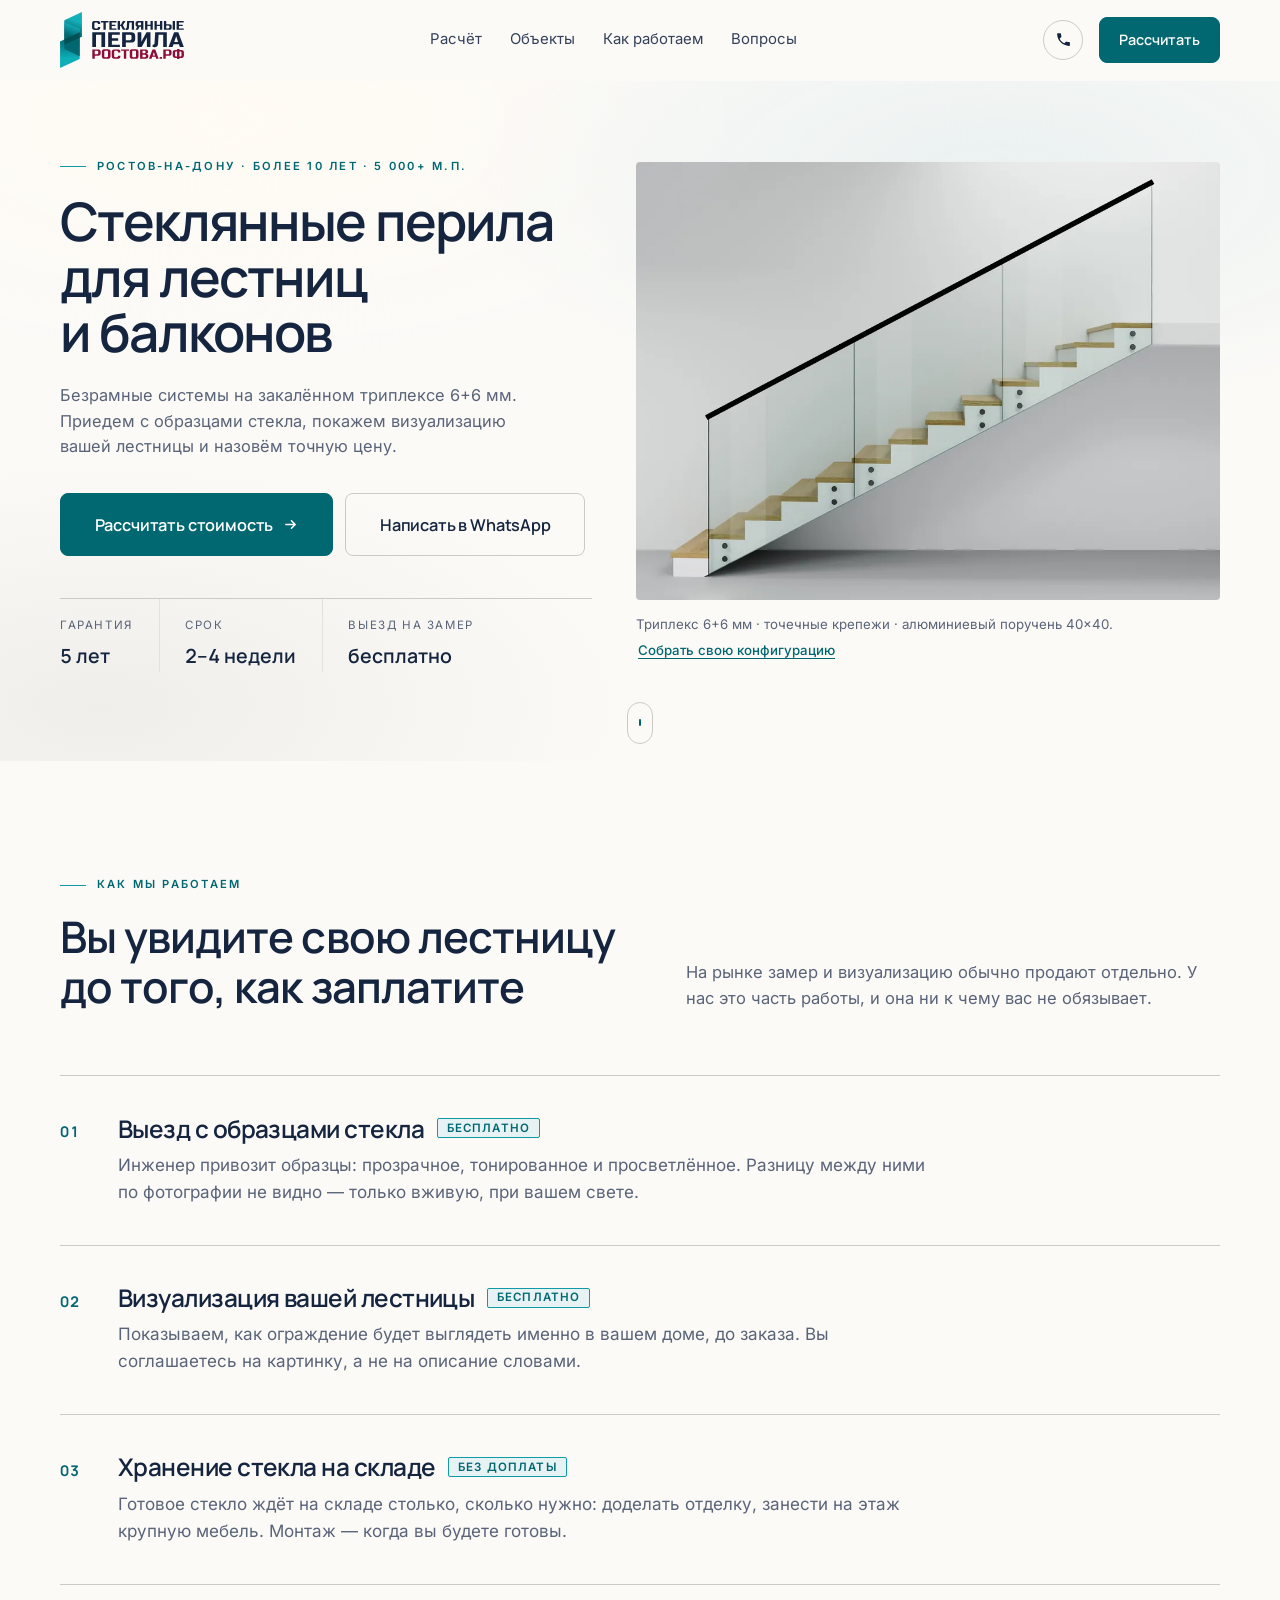
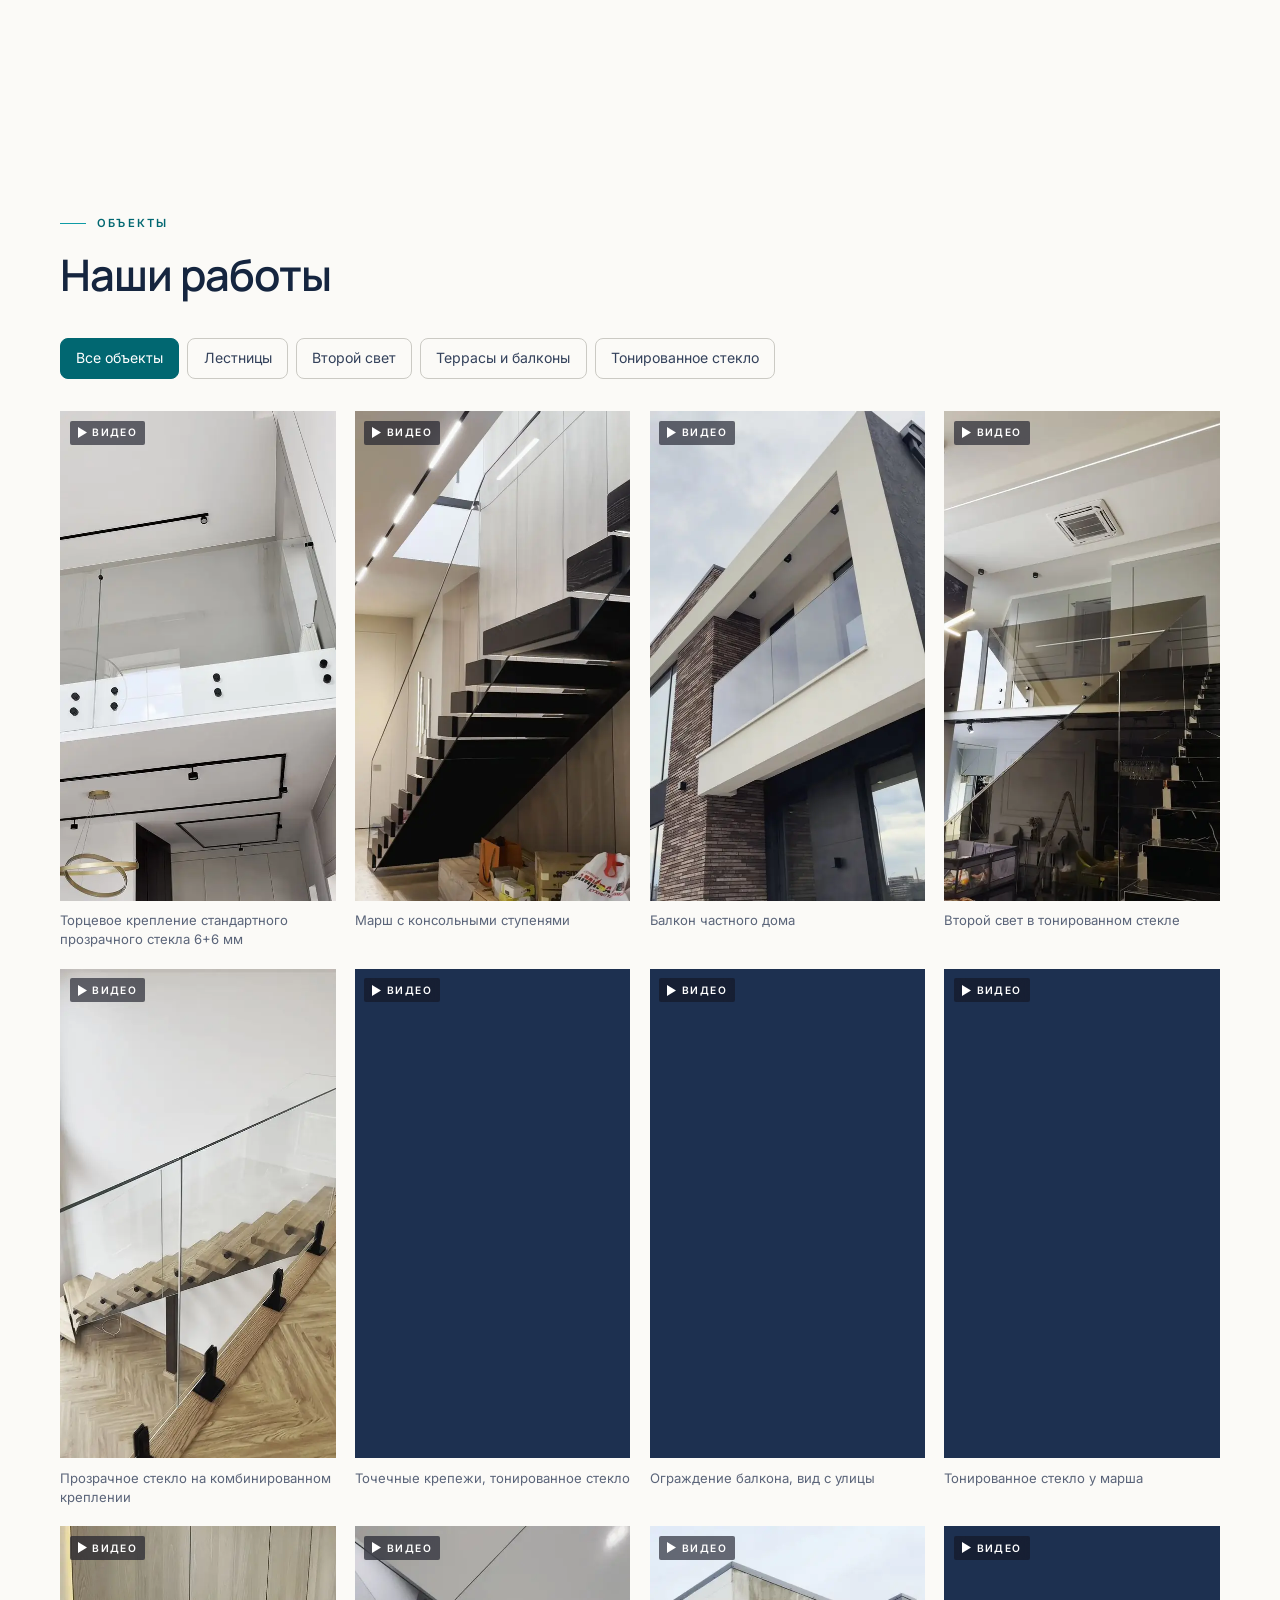
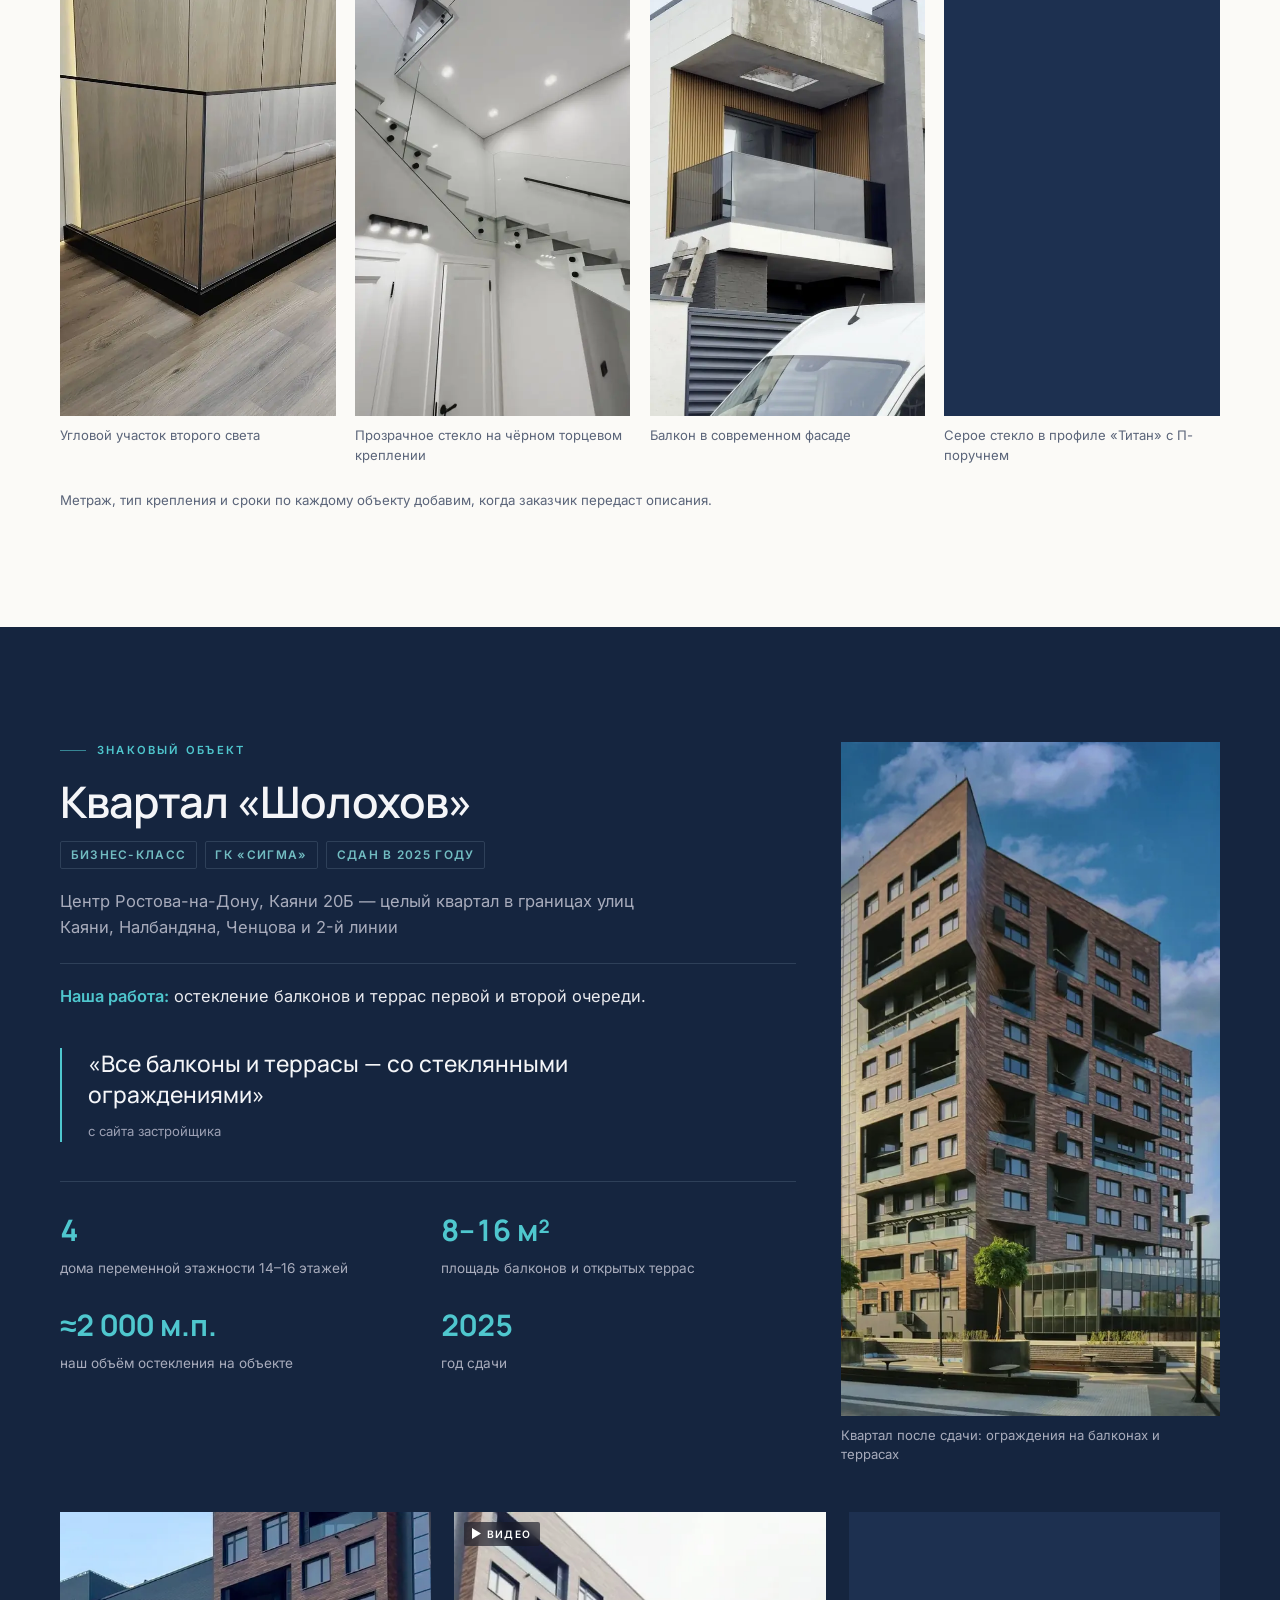
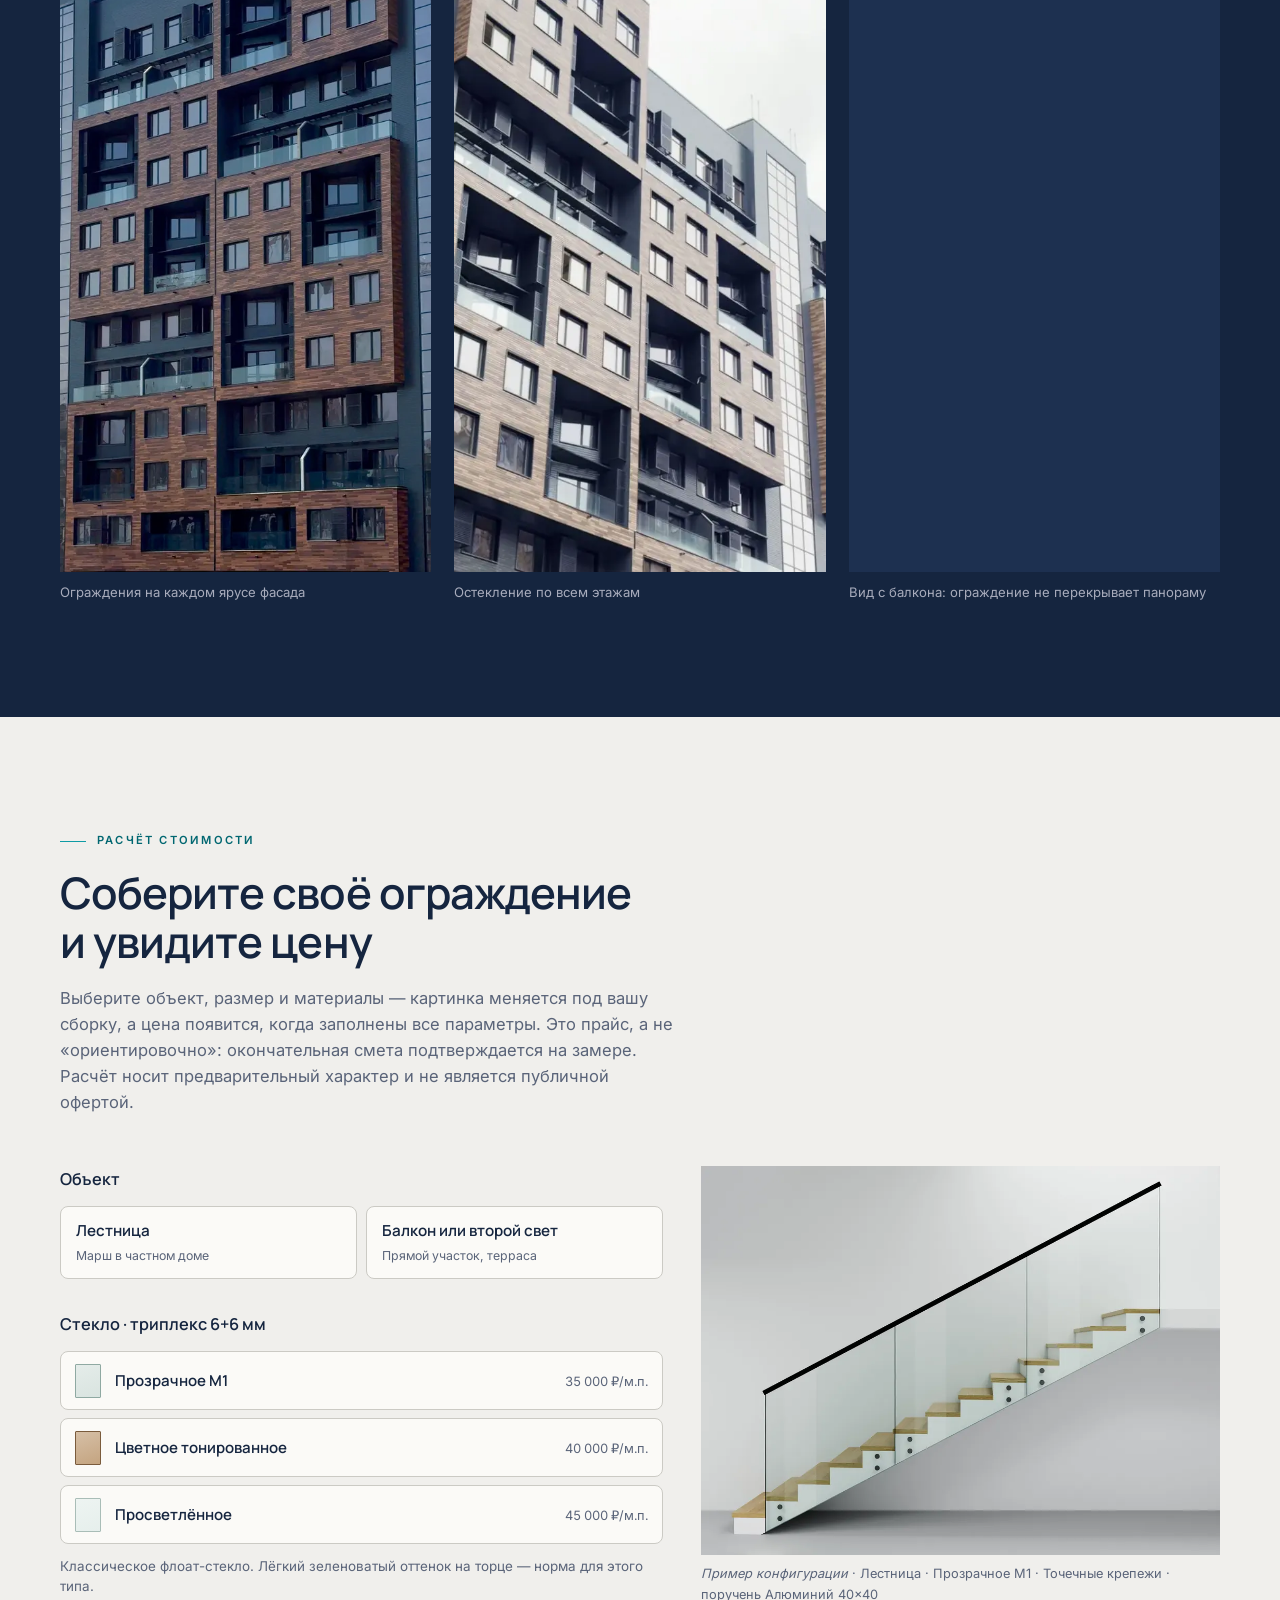
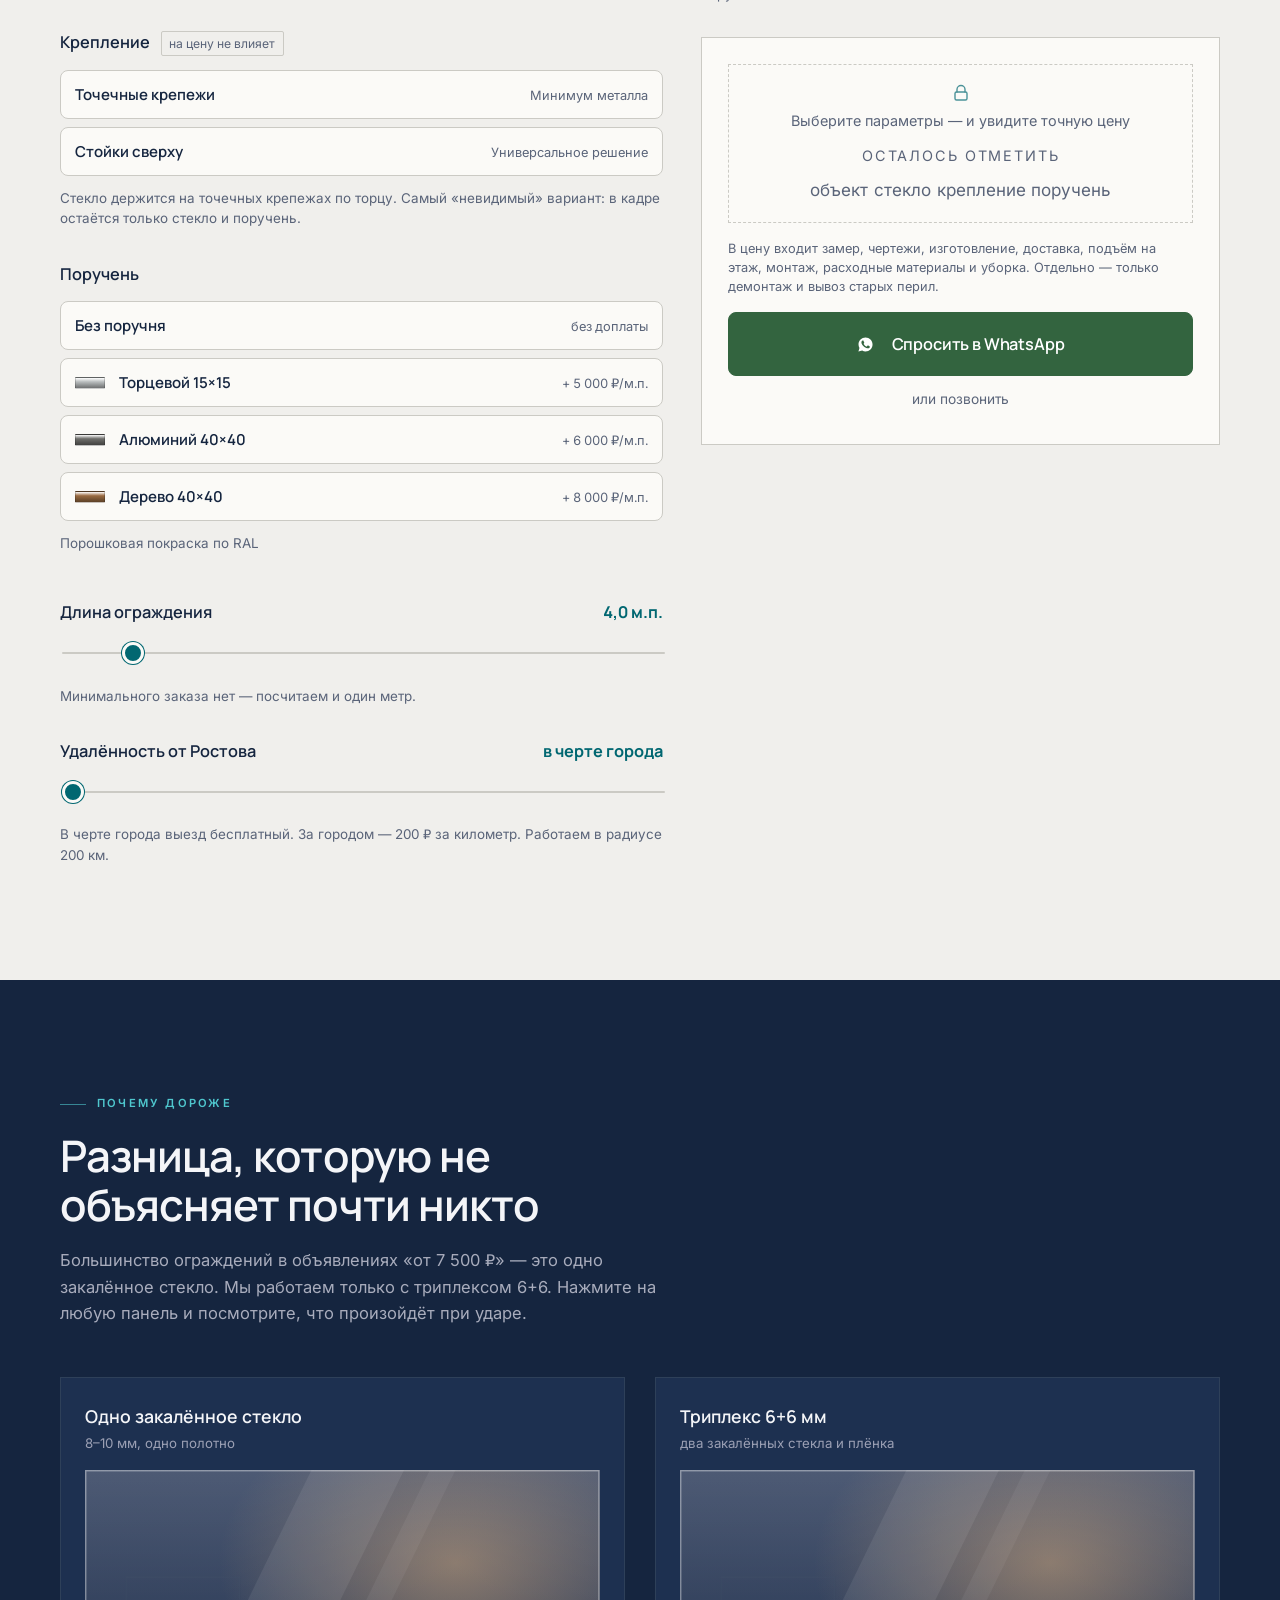
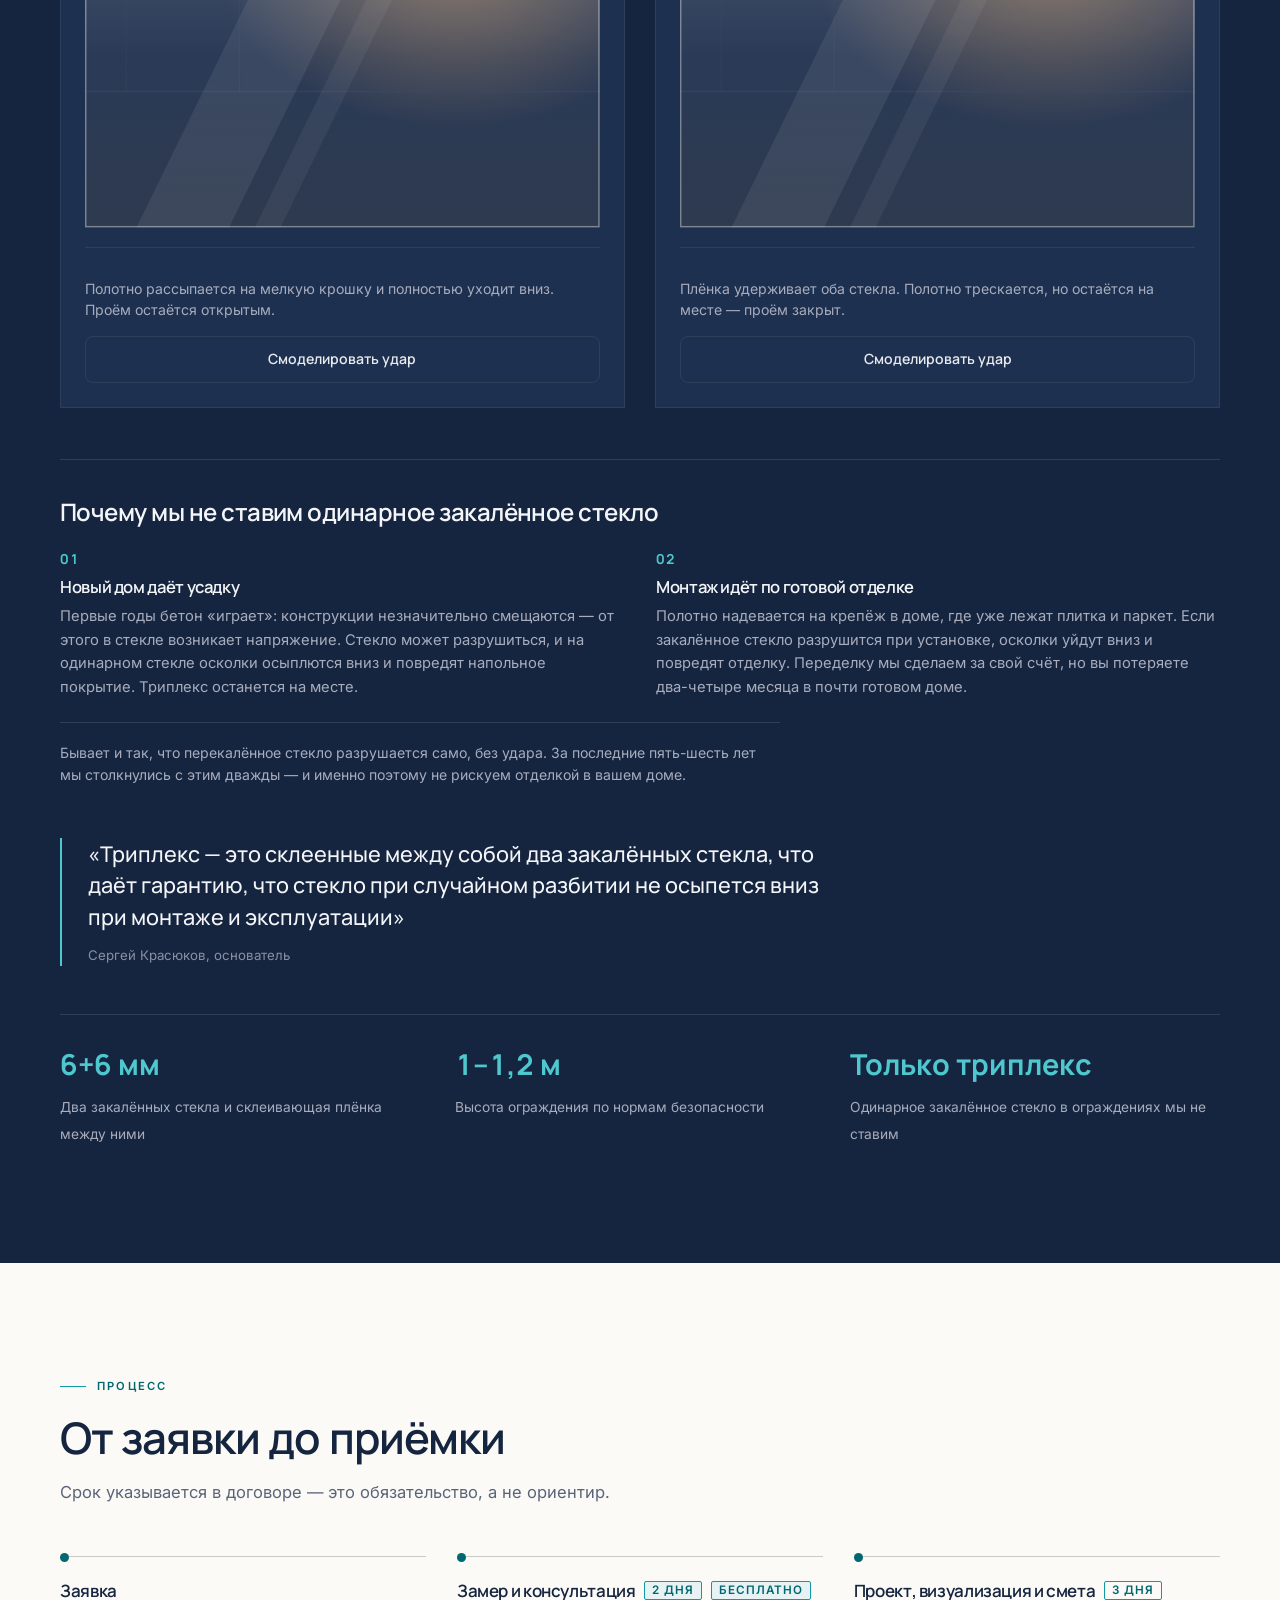
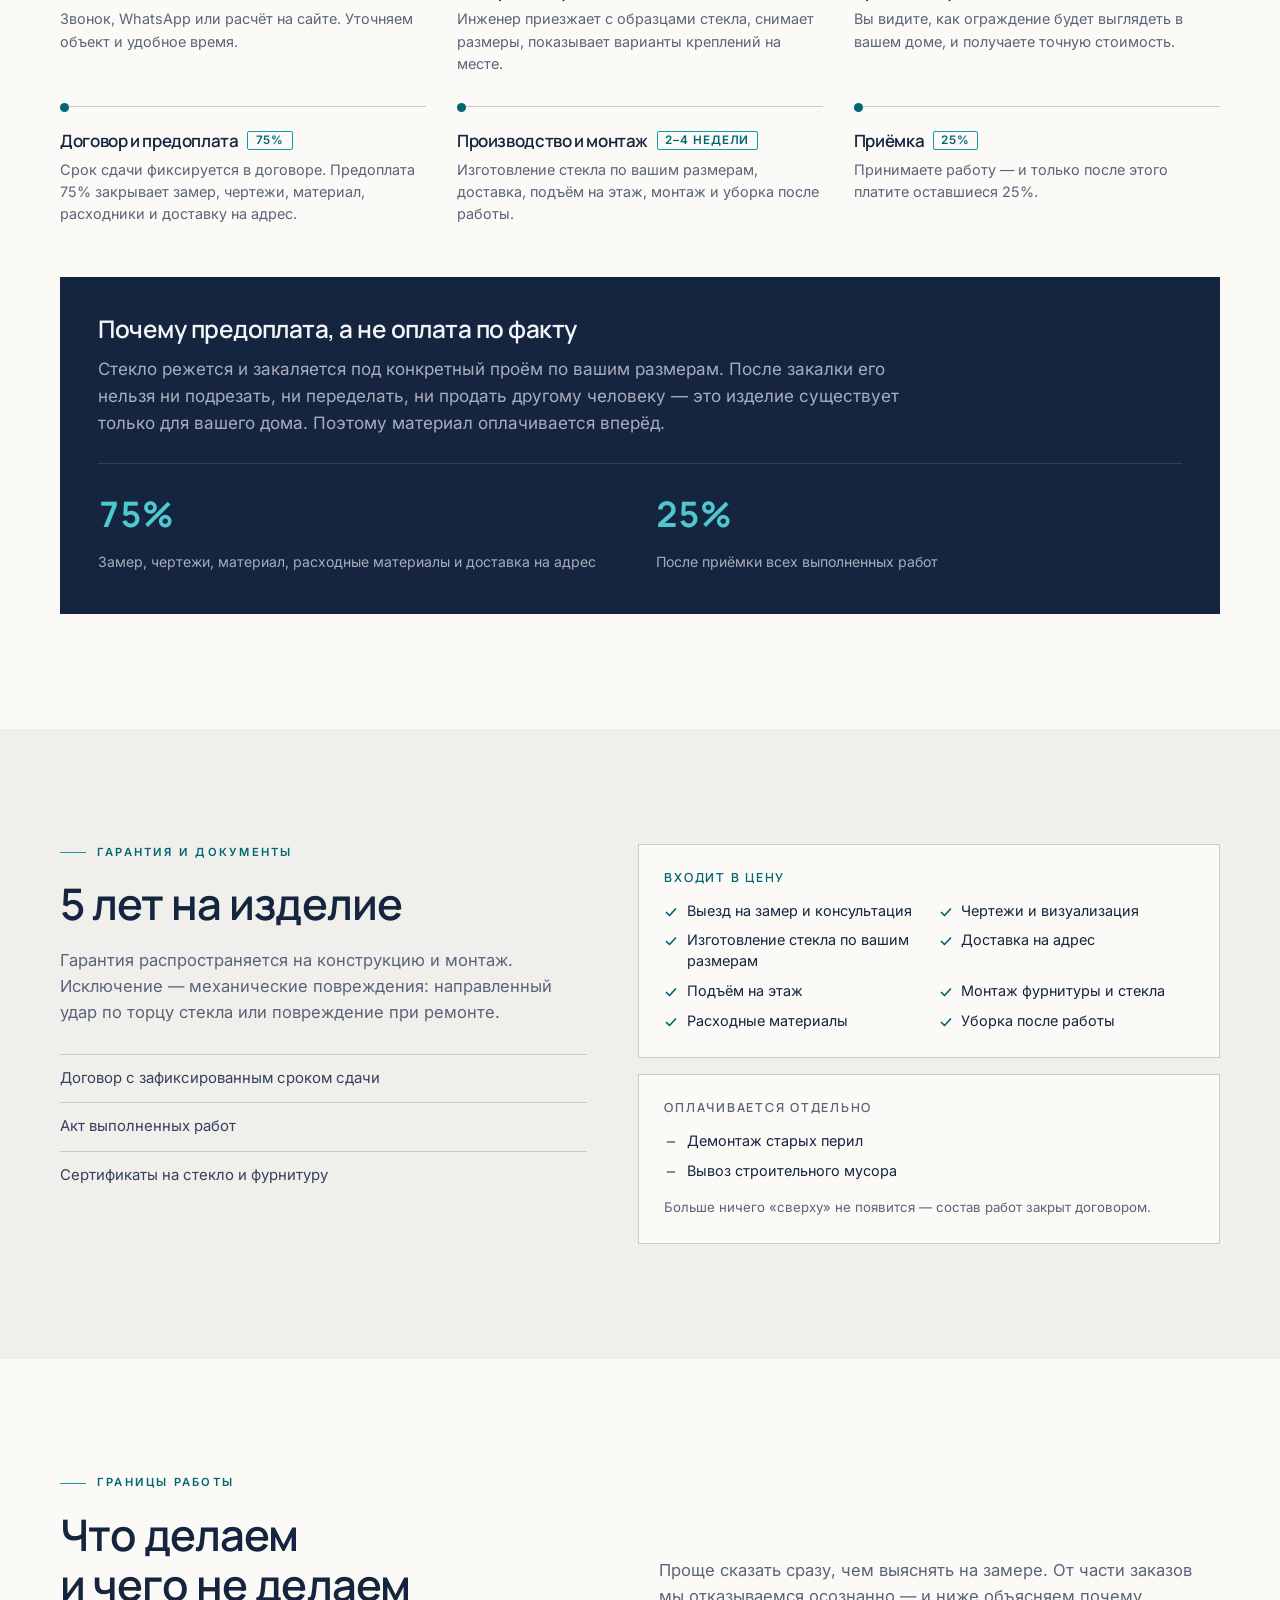
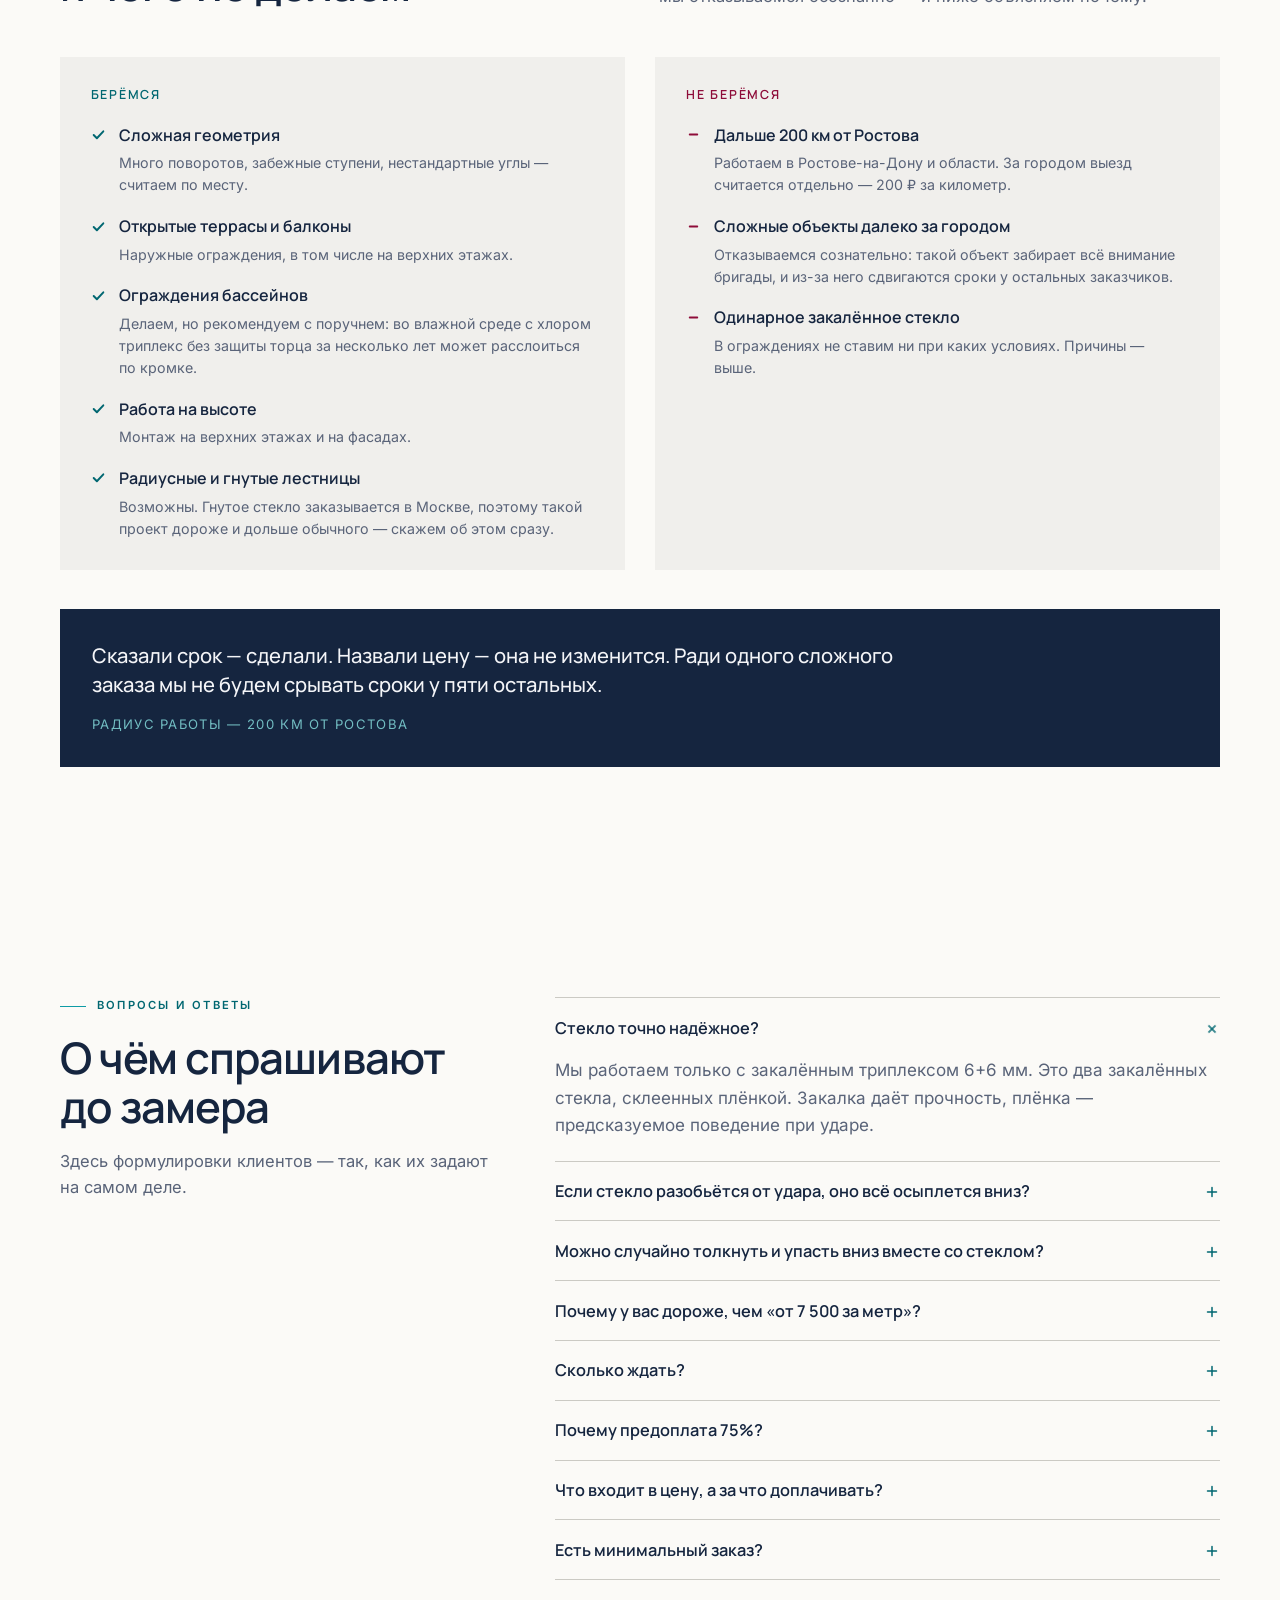
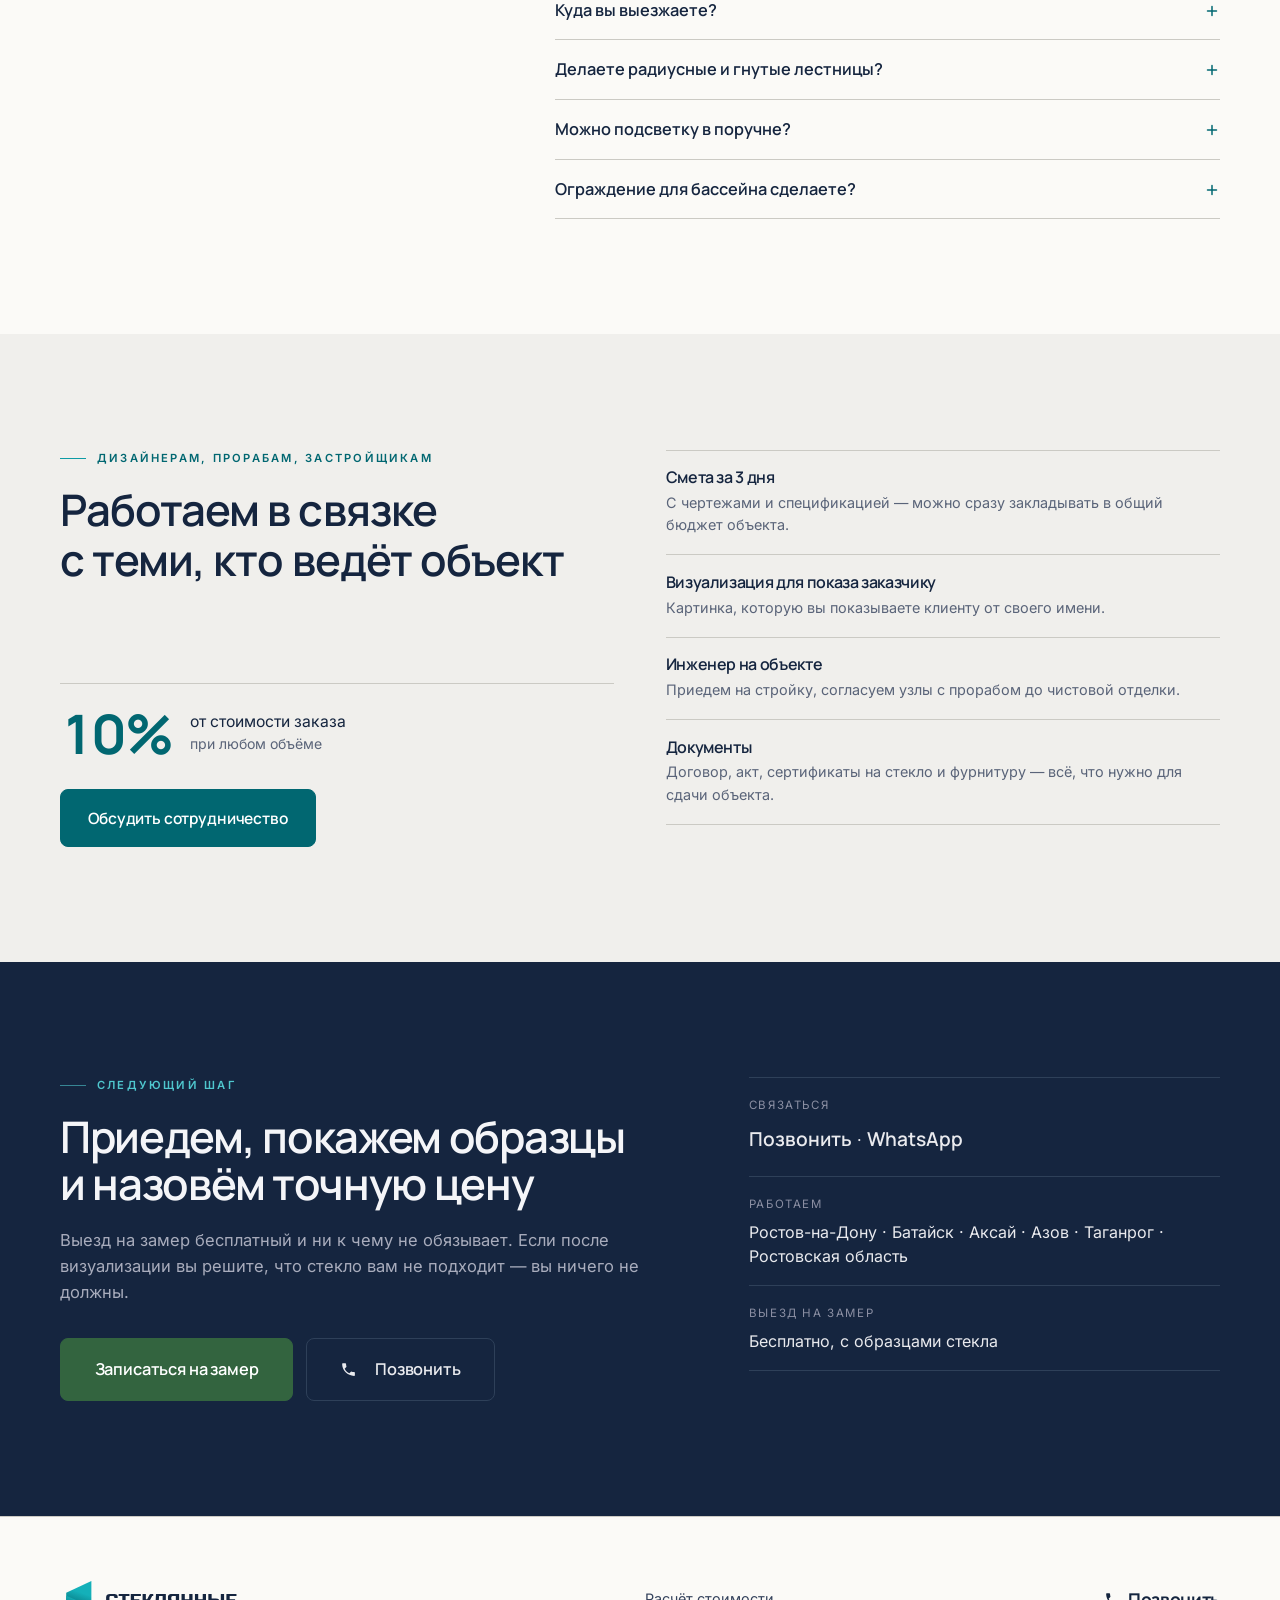
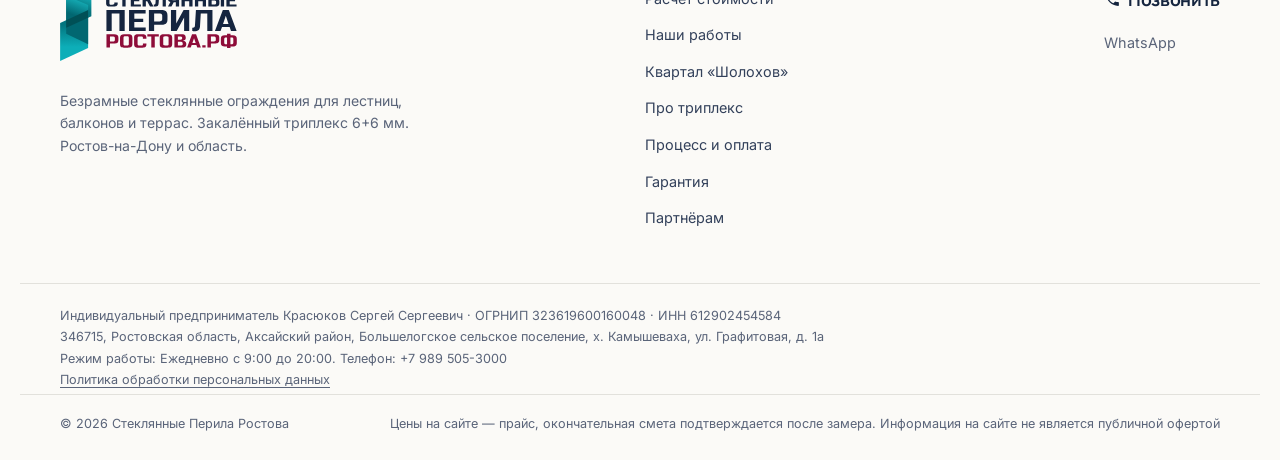
==== commit 1ceb30a6: "Починка путей к шрифтам на всех страницах" ====
--- a/index.html
+++ b/index.html
@@ -1,2 +1,2 @@
 <!DOCTYPE html><html lang="ru"><head><meta charset="utf-8"><meta name="robots" content="noindex, nofollow" />
-  <meta name="viewport" content="width=device-width, initial-scale=1"><title>Стеклянные перила для лестниц и балконов в Ростове-на-Дону</title><meta name="description" content="Безрамные стеклянные ограждения на закалённом триплексе 6+6. Гарантия 5 лет, срок в договоре, 2–4 недели. Бесплатный выезд с образцами и визуализация. Расчёт стоимости онлайн."><link rel="canonical" href="https://steklo-perila-rostov.ru/"><meta property="og:type" content="website"><meta property="og:title" content="Стеклянные перила для лестниц и балконов в Ростове-на-Дону"><meta property="og:description" content="Безрамные стеклянные ограждения на закалённом триплексе 6+6. Гарантия 5 лет, срок в договоре, 2–4 недели. Бесплатный выезд с образцами и визуализация. Расчёт стоимости онлайн."><meta property="og:locale" content="ru_RU"><meta name="theme-color" content="#FBFAF7"><link rel="preload" as="font" type="font/woff2" crossorigin href="fonts/manrope-cyrillic-wght-normal.woff2"><link rel="preload" as="font" type="font/woff2" crossorigin href="fonts/inter-cyrillic-wght-normal.woff2"><link rel="icon" href="favicon.svg" type="image/svg+xml"><link rel="apple-touch-icon" href="apple-touch-icon.png"><script type="application/ld+json">{"@context":"https://schema.org","@graph":[{"@type":"LocalBusiness","@id":"https://steklo-perila-rostov.ru/#business","name":"Стеклянные Перила Ростова","description":"Безрамные стеклянные ограждения на закалённом триплексе 6+6. Гарантия 5 лет, срок в договоре, 2–4 недели. Бесплатный выезд с образцами и визуализация. Расчёт стоимости онлайн.","telephone":"+79895053000","areaServed":{"@type":"AdministrativeArea","name":"Ростовская область"},"address":{"@type":"PostalAddress","addressLocality":"Ростов-на-Дону","addressCountry":"RU"},"priceRange":"35000–53000 ₽ за пог. м","url":"https://steklo-perila-rostov.ru/"},{"@type":"Product","name":"Безрамное стеклянное ограждение на триплексе 6+6","description":"Стеклянные перила для лестниц, балконов и террас. Закалённый триплекс 6+6 мм, высота 1–1,2 м.","brand":{"@type":"Brand","name":"Стеклянные Перила Ростова"},"offers":{"@type":"AggregateOffer","priceCurrency":"RUB","lowPrice":35000,"highPrice":53000,"offerCount":3,"unitText":"погонный метр"}}]}</script><link rel="stylesheet" href="assets/Footer.Usmgecu8.css"><link rel="stylesheet" href="assets/style.css"></head><body><a href="#main" class="skip">К содержанию</a><header class="hd" id="hd" data-astro-cid-nen7h5rs><div class="hd__in wrap" data-astro-cid-nen7h5rs><a href="#top" class="logo" aria-label="Стеклянные Перила Ростова.рф — наверх" data-astro-cid-f7espo7c><img class="logo__mark" src="brand/emblem.svg" alt="" aria-hidden="true" width="22" height="56" data-astro-cid-f7espo7c><img class="logo__word" src="brand/wordmark.svg" alt="Стеклянные Перила Ростова.рф" width="92" height="38" data-astro-cid-f7espo7c></a><nav class="hd__nav" aria-label="Основная навигация" data-astro-cid-nen7h5rs><a href="#calc" data-astro-cid-nen7h5rs>Расчёт</a><a href="#works" data-astro-cid-nen7h5rs>Объекты</a><a href="#process" data-astro-cid-nen7h5rs>Как работаем</a><a href="#faq" data-astro-cid-nen7h5rs>Вопросы</a></nav><div class="hd__act" data-astro-cid-nen7h5rs><a class="hd__tel" href="tel:+79895053000" aria-label="Позвонить: +7 989 505-3000" title="Позвонить" data-astro-cid-nen7h5rs><svg width="17" height="17" viewBox="0 0 24 24" fill="currentColor" aria-hidden="true" data-astro-cid-nen7h5rs><path d="M6.6 10.8c1.4 2.8 3.8 5.1 6.6 6.6l2.2-2.2c.3-.3.7-.4 1-.2 1.1.4 2.3.6 3.6.6.6 0 1 .4 1 1V20c0 .6-.4 1-1 1C10.6 21 3 13.4 3 4c0-.6.4-1 1-1h3.5c.6 0 1 .4 1 1 0 1.2.2 2.4.6 3.6.1.3 0 .7-.2 1l-2.3 2.2z" data-astro-cid-nen7h5rs></path></svg></a><a class="btn hd__cta" href="#calc" data-astro-cid-nen7h5rs>Рассчитать</a><button class="hd__burger" type="button" aria-expanded="false" aria-controls="mnav" aria-label="Открыть меню" data-astro-cid-nen7h5rs><span data-astro-cid-nen7h5rs></span><span data-astro-cid-nen7h5rs></span></button></div></div><div class="mnav" id="mnav" hidden data-astro-cid-nen7h5rs><nav aria-label="Мобильная навигация" data-astro-cid-nen7h5rs><a href="#calc" data-astro-cid-nen7h5rs>Расчёт</a><a href="#works" data-astro-cid-nen7h5rs>Объекты</a><a href="#process" data-astro-cid-nen7h5rs>Как работаем</a><a href="#faq" data-astro-cid-nen7h5rs>Вопросы</a></nav><div class="mnav__foot" data-astro-cid-nen7h5rs><a class="btn btn--lg" href="tel:+79895053000" data-astro-cid-nen7h5rs><svg width="17" height="17" viewBox="0 0 24 24" fill="currentColor" aria-hidden="true" data-astro-cid-nen7h5rs><path d="M6.6 10.8c1.4 2.8 3.8 5.1 6.6 6.6l2.2-2.2c.3-.3.7-.4 1-.2 1.1.4 2.3.6 3.6.6.6 0 1 .4 1 1V20c0 .6-.4 1-1 1C10.6 21 3 13.4 3 4c0-.6.4-1 1-1h3.5c.6 0 1 .4 1 1 0 1.2.2 2.4.6 3.6.1.3 0 .7-.2 1l-2.3 2.2z" data-astro-cid-nen7h5rs></path></svg><span data-astro-cid-nen7h5rs>Позвонить</span></a><a class="btn btn--ghost btn--lg" href="https://wa.me/79673008040" target="_blank" rel="noopener" data-astro-cid-nen7h5rs>WhatsApp</a></div></div></header><script type="module">var e=document.getElementById(`hd`),t=e.querySelector(`.hd__burger`),n=document.getElementById(`mnav`),r=()=>e.setAttribute(`data-stuck`,window.scrollY>12?`1`:`0`);r(),window.addEventListener(`scroll`,r,{passive:!0}),t.addEventListener(`click`,()=>{let e=t.getAttribute(`aria-expanded`)===`true`;t.setAttribute(`aria-expanded`,String(!e)),t.setAttribute(`aria-label`,e?`Открыть меню`:`Закрыть меню`),n.hidden=e,document.body.style.overflow=e?``:`hidden`}),n.addEventListener(`click`,e=>{e.target.tagName===`A`&&(t.setAttribute(`aria-expanded`,`false`),n.hidden=!0,document.body.style.overflow=``)});</script><main id="main"><section class="hero" id="top" data-astro-cid-ge2uvauf><div class="hero__glow" aria-hidden="true" data-astro-cid-ge2uvauf></div><div class="wrap hero__in" data-astro-cid-ge2uvauf><div class="hero__copy" data-astro-cid-ge2uvauf><p class="kicker rv" data-astro-cid-ge2uvauf>Ростов-на-Дону · более 10 лет · 5 000+ м.п.</p><h1 class="hero__h1 rv" data-d="60" data-astro-cid-ge2uvauf>Стеклянные перила<br data-astro-cid-ge2uvauf>для лестниц<br data-astro-cid-ge2uvauf>и&nbsp;балконов</h1><p class="hero__lead rv" data-d="140" data-astro-cid-ge2uvauf>Безрамные системы на закалённом триплексе 6+6&nbsp;мм. Приедем с образцами стекла, покажем визуализацию вашей лестницы и назовём точную цену.</p><div class="hero__cta rv" data-d="220" data-astro-cid-ge2uvauf><a class="btn btn--lg" href="#calc" data-astro-cid-ge2uvauf>Рассчитать стоимость<svg width="15" height="15" viewBox="0 0 16 16" fill="none" aria-hidden="true" data-astro-cid-ge2uvauf><path d="M3 8h10M9 4l4 4-4 4" stroke="currentColor" stroke-width="1.6" stroke-linecap="round" stroke-linejoin="round" data-astro-cid-ge2uvauf></path></svg></a><a class="btn btn--ghost btn--lg" href="https://wa.me/79673008040?text=%D0%97%D0%B4%D1%80%D0%B0%D0%B2%D1%81%D1%82%D0%B2%D1%83%D0%B9%D1%82%D0%B5!%20%D0%A5%D0%BE%D1%87%D1%83%20%D0%BF%D1%80%D0%BE%D0%BA%D0%BE%D0%BD%D1%81%D1%83%D0%BB%D1%8C%D1%82%D0%B8%D1%80%D0%BE%D0%B2%D0%B0%D1%82%D1%8C%D1%81%D1%8F%20%D0%BF%D0%BE%20%D1%81%D1%82%D0%B5%D0%BA%D0%BB%D1%8F%D0%BD%D0%BD%D1%8B%D0%BC%20%D0%BF%D0%B5%D1%80%D0%B8%D0%BB%D0%B0%D0%BC." target="_blank" rel="noopener" data-astro-cid-ge2uvauf>Написать в WhatsApp</a></div><dl class="hero__facts rv" data-d="300" data-astro-cid-ge2uvauf><div data-astro-cid-ge2uvauf><dt data-astro-cid-ge2uvauf>Гарантия</dt><dd class="num" data-astro-cid-ge2uvauf>5 лет</dd></div><div data-astro-cid-ge2uvauf><dt data-astro-cid-ge2uvauf>Срок</dt><dd class="num" data-astro-cid-ge2uvauf>2–4 недели</dd></div><div data-astro-cid-ge2uvauf><dt data-astro-cid-ge2uvauf>Выез